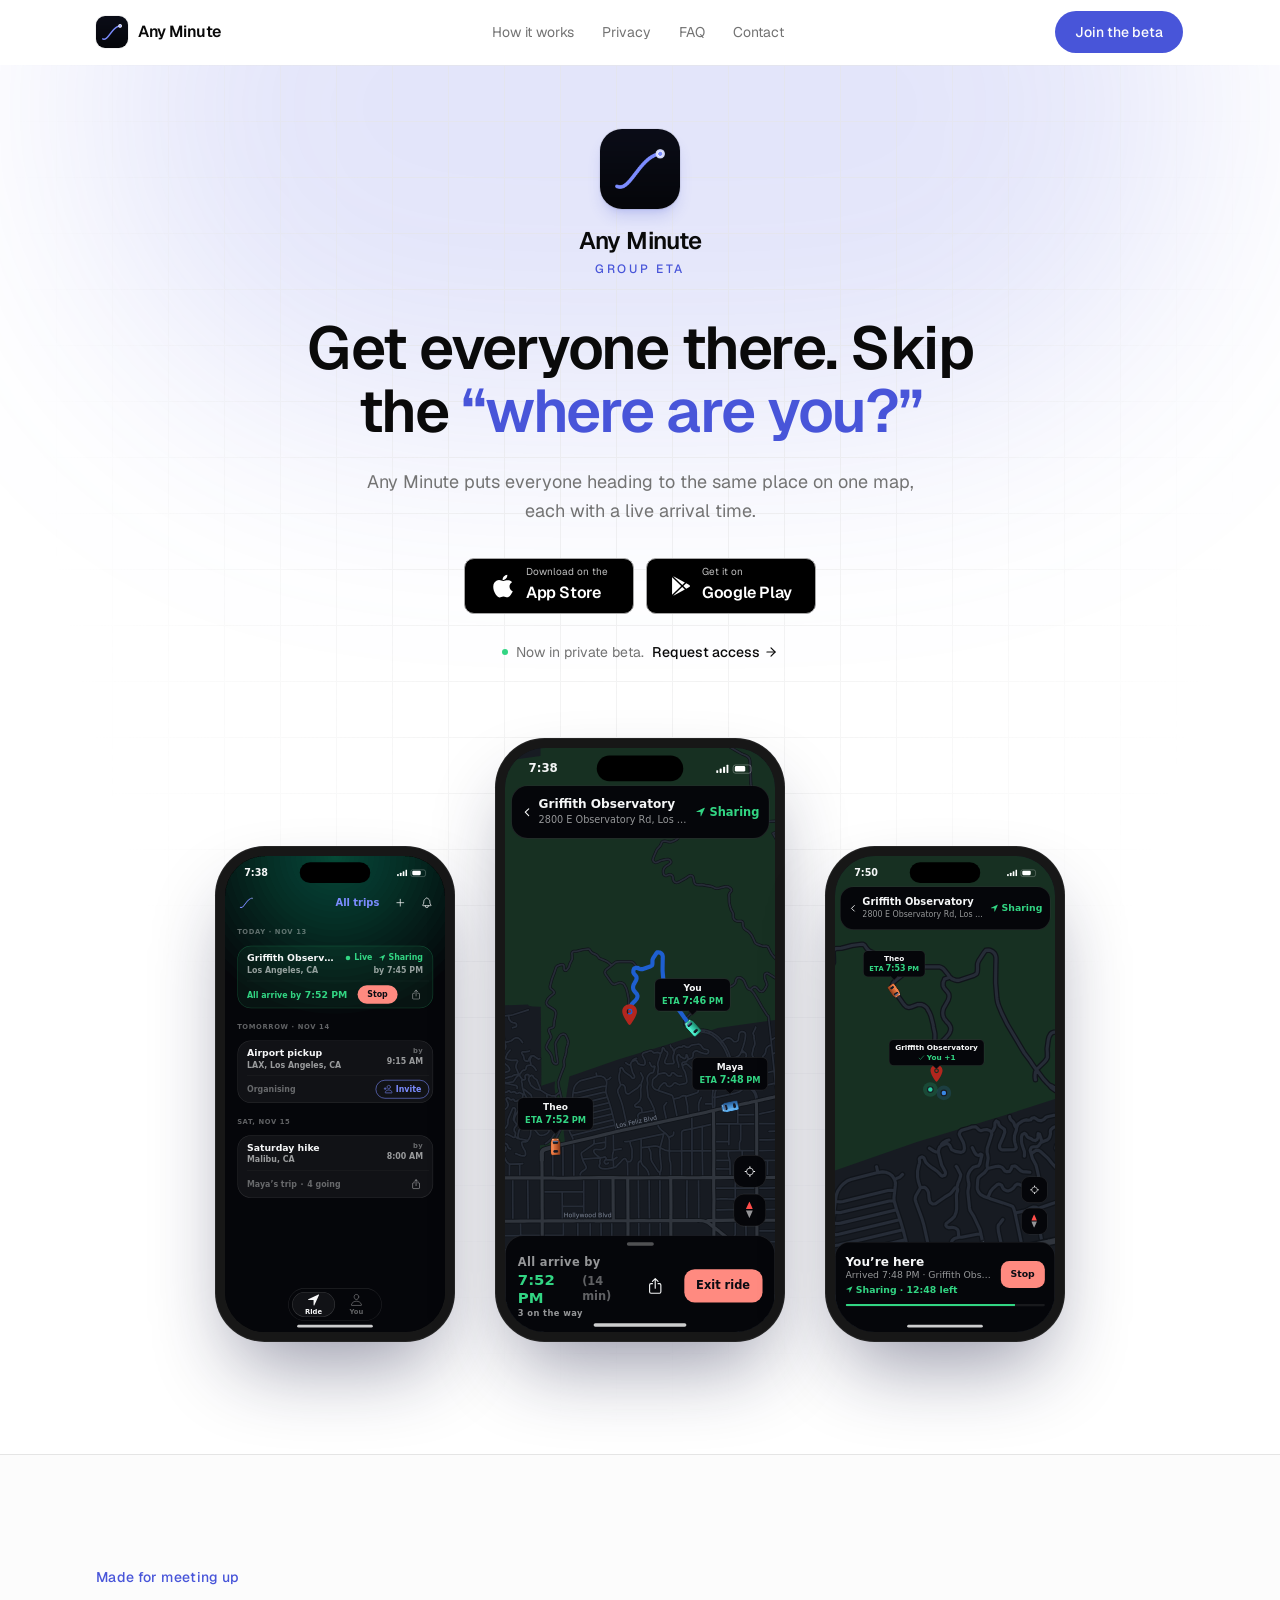
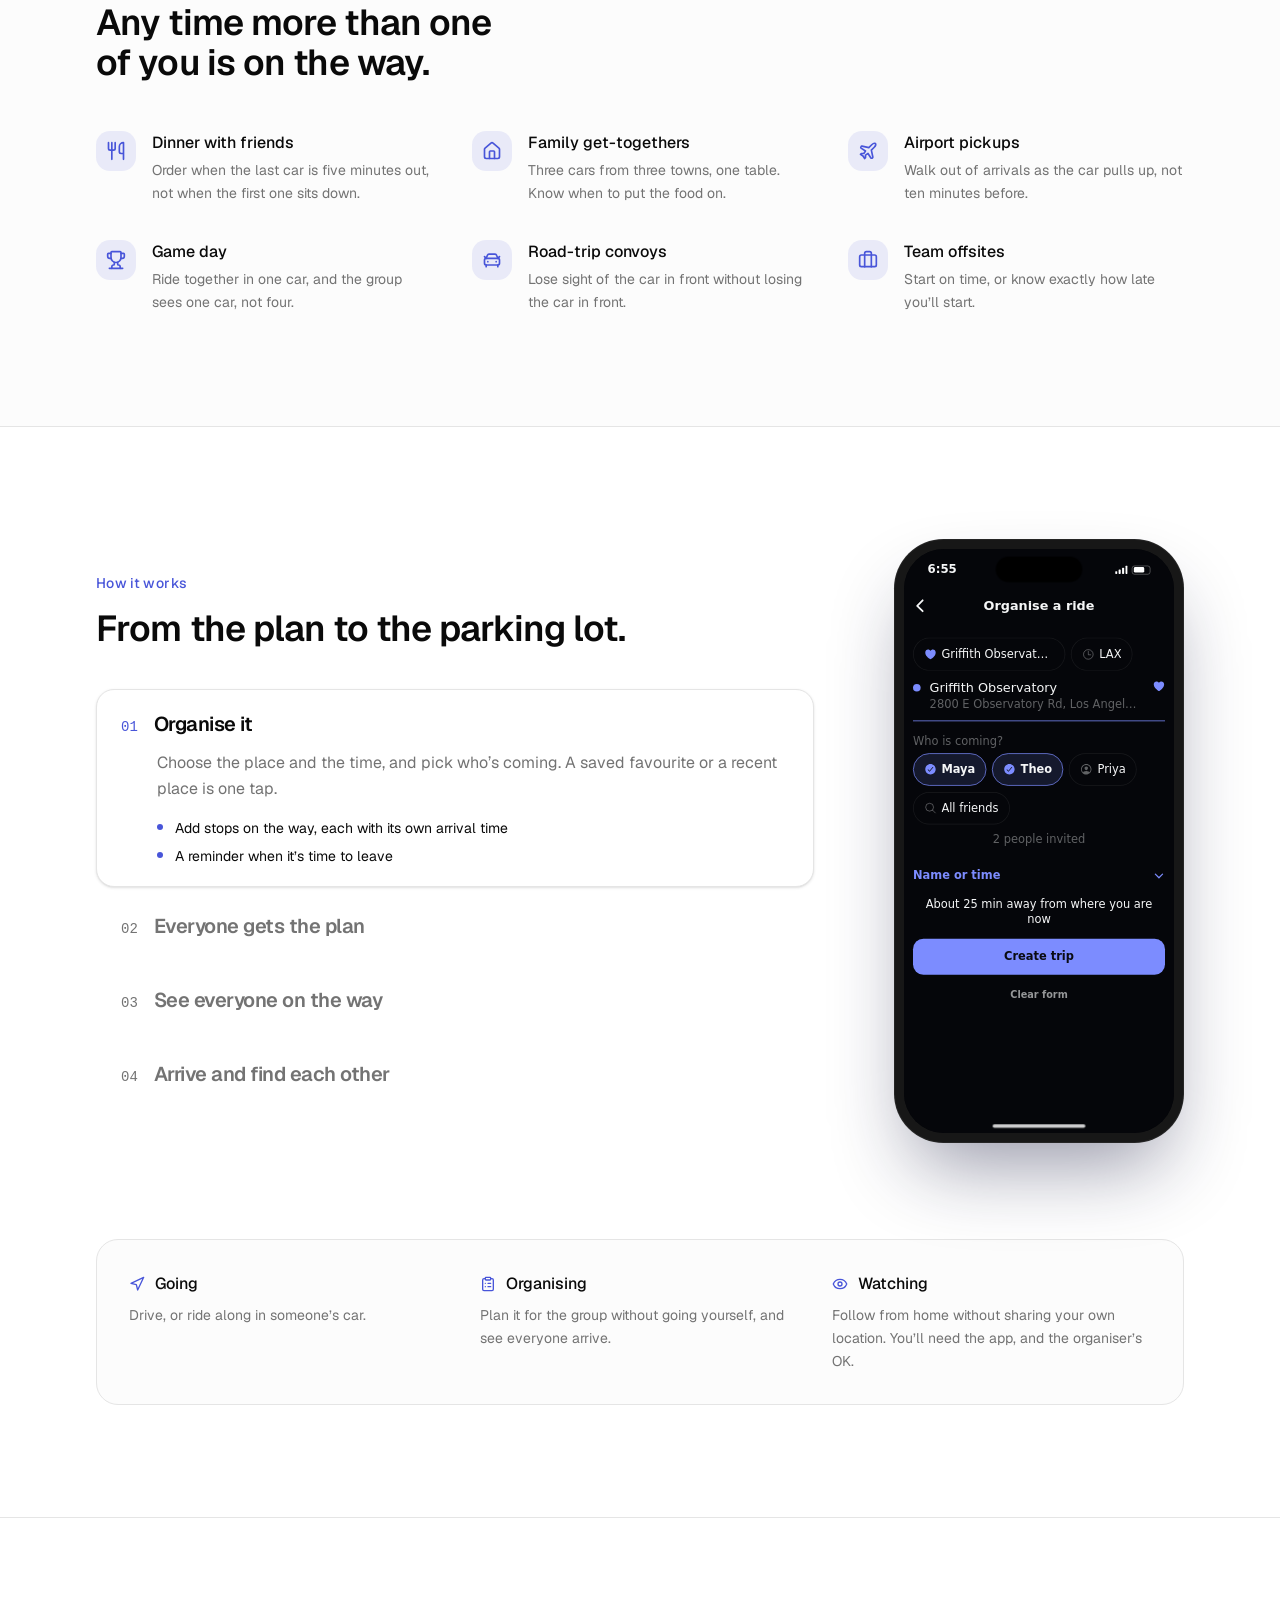
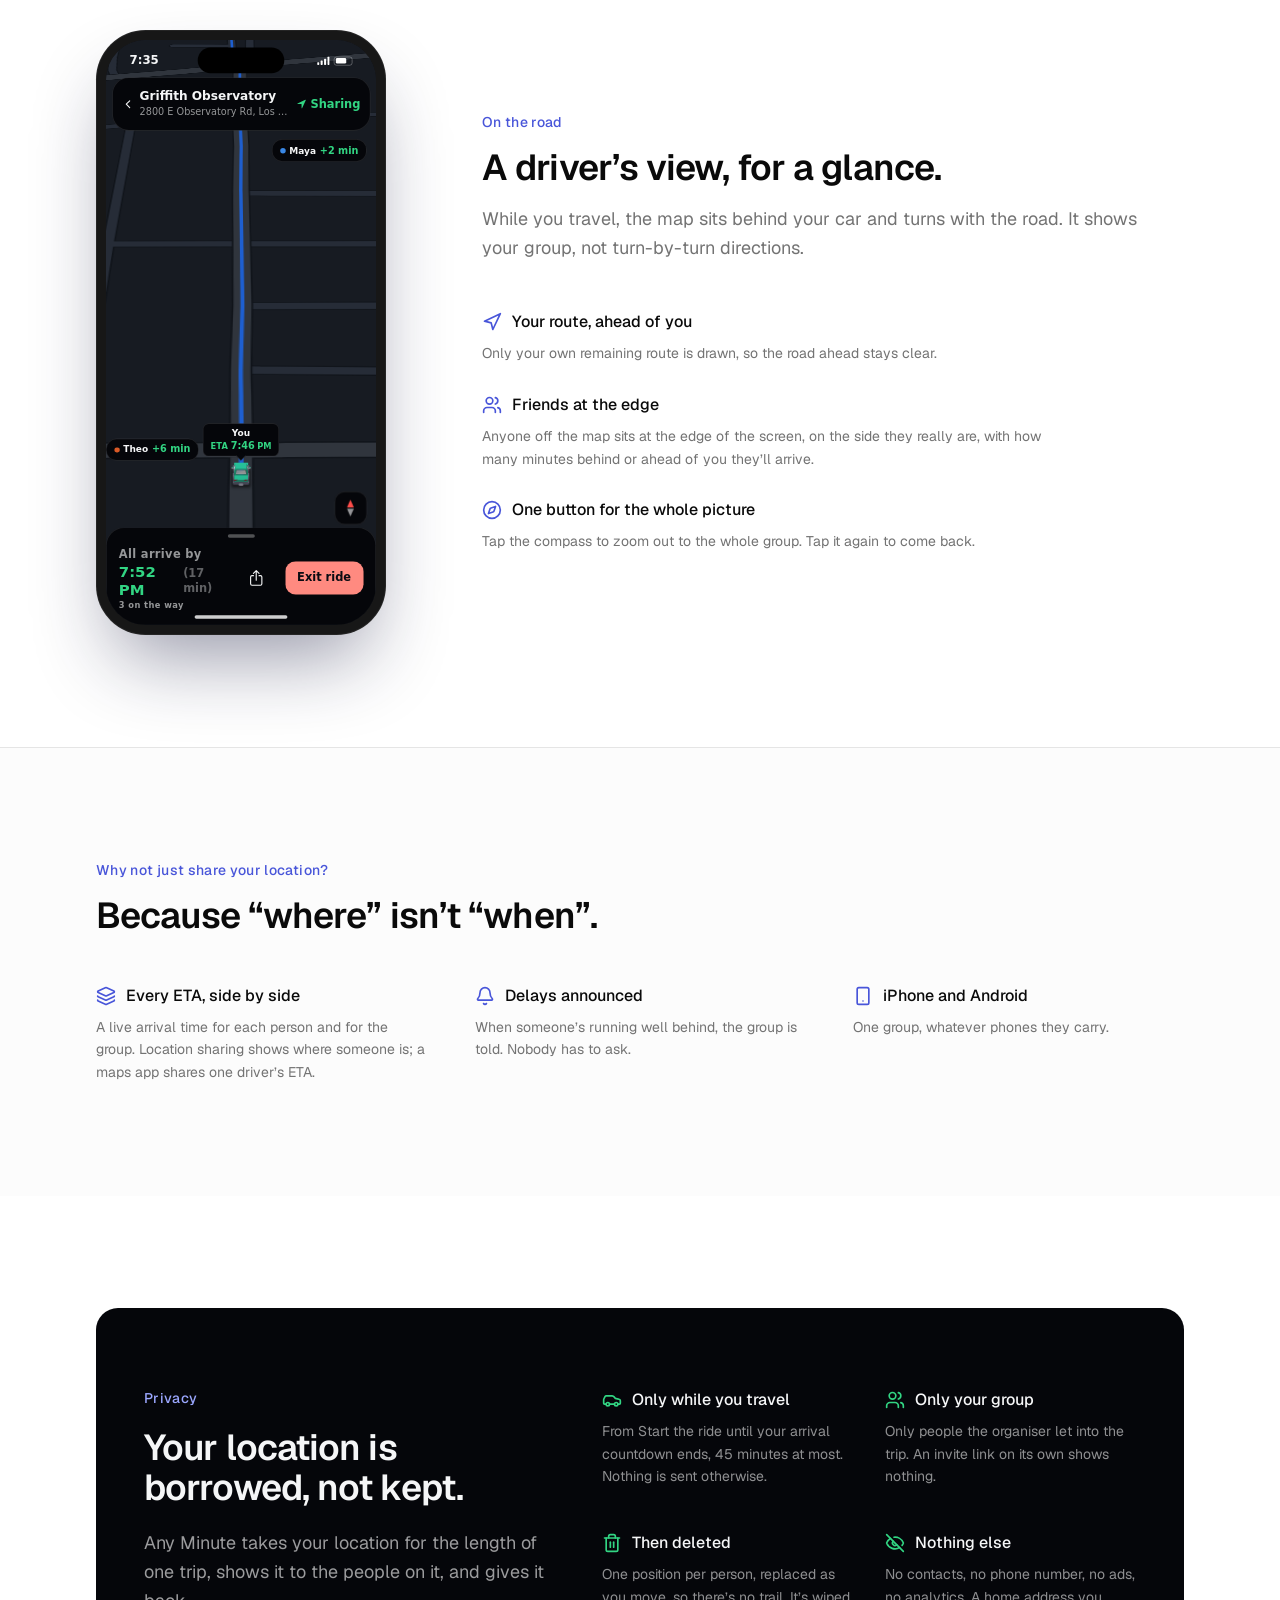
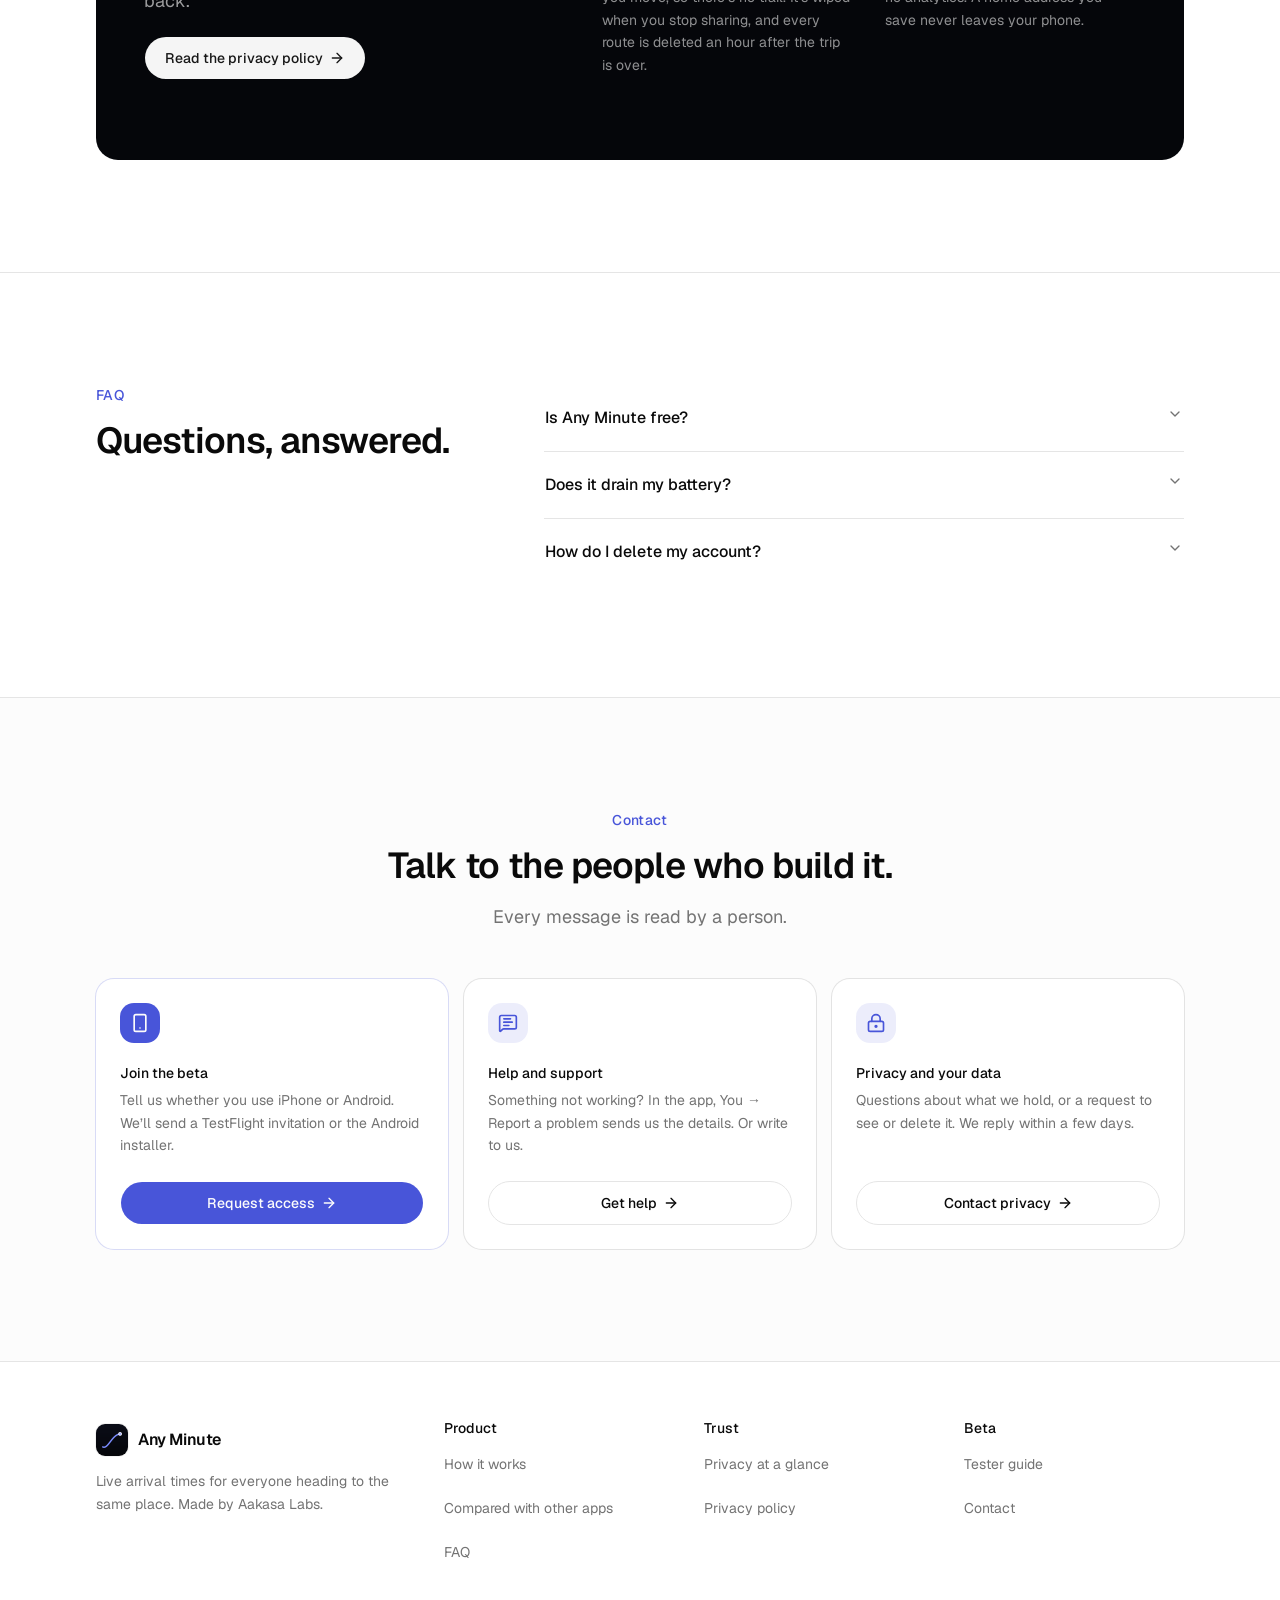
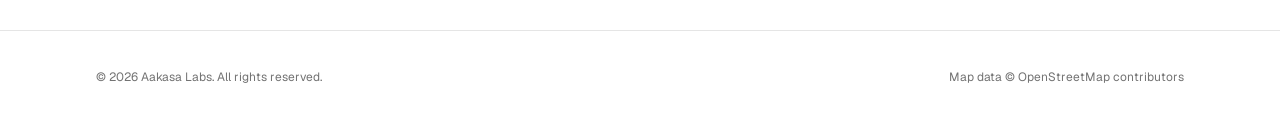
==== index.html @ 70836329 "Any Minute: the site (anyminute 2e8ba12)" ====
<!doctype html>
<html lang="en">
  <head>
    <meta charset="UTF-8" />
    <meta name="viewport" content="width=device-width, initial-scale=1.0" />
    <title>Any Minute: Group ETA, live arrival times for everyone</title>
    <meta name="description" content="Everyone heading to the same place on one map, each with a live arrival time. No more “where are you?” texts. Shared only for the trip, deleted after." />
    <link rel="canonical" href="https://anyminute.app/" />
    <meta property="og:site_name" content="Any Minute" />
    <meta property="og:type" content="website" />
    <meta property="og:title" content="Any Minute: Group ETA, live arrival times for everyone" />
    <meta property="og:description" content="Everyone heading to the same place on one map, each with a live arrival time. No more “where are you?” texts. Shared only for the trip, deleted after." />
    <meta property="og:url" content="https://anyminute.app/" />
    <meta property="og:image" content="https://anyminute.app/img/og/home.jpg" />
    <meta property="og:image:type" content="image/jpeg" />
    <meta property="og:image:width" content="1200" />
    <meta property="og:image:height" content="630" />
    <meta property="og:image:alt" content="Any Minute: everyone’s arrival time on one map" />
    <meta name="twitter:card" content="summary_large_image" />
    <meta name="theme-color" content="#05060a" media="(prefers-color-scheme: dark)" />
    <meta name="theme-color" content="#ffffff" media="(prefers-color-scheme: light)" />
    <link rel="icon" type="image/png" href="/favicon.png" />
    <link rel="apple-touch-icon" href="/img/icon.png" />
    <script type="application/ld+json">{"@context":"https://schema.org","@type":"MobileApplication","name":"Any Minute","alternateName":"Any Minute: Group ETA","description":"Everyone heading to the same place on one map, each with a live arrival time. No more “where are you?” texts. Shared only for the trip, deleted after.","url":"https://anyminute.app/","image":"https://anyminute.app/img/icon.png","applicationCategory":"TravelApplication","operatingSystem":"iOS, Android","offers":{"@type":"Offer","price":"0","priceCurrency":"USD"},"publisher":{"@type":"Organization","name":"Aakasa Labs","url":"https://anyminute.app/"}}</script>
    <script>
      (function () {
        var m = window.matchMedia('(prefers-color-scheme: dark)');
        var set = function () { document.documentElement.classList.toggle('dark', m.matches); };
        set(); m.addEventListener('change', set);
      })();
    </script>
    <script type="module" crossorigin src="/assets/entry-client-D9rXXCZN.js"></script>
    <link rel="stylesheet" crossorigin href="/assets/entry-client-DHRu9MT8.css">
  </head>
  <body data-page="home">
    <div id="root"><link rel="preload" as="image" href="/img/icon.png"/><link rel="preload" as="image" href="/img/splash-icon.png"/><link rel="preload" as="image" href="/img/griffith-map.svg"/><link rel="preload" as="image" href="/img/car-2.png"/><link rel="preload" as="image" href="/img/car-0.png"/><link rel="preload" as="image" href="/img/car-1.png"/><link rel="preload" as="image" href="/img/griffith-drive.svg"/><link rel="preload" as="image" href="/img/car3d-over.png"/><div class="flex min-h-svh flex-col"><header class="sticky top-0 z-50 transition-colors duration-300 border-b border-transparent"><div class="mx-auto w-full max-w-6xl px-5 sm:px-6 lg:px-8 flex h-16 items-center justify-between"><a href="/" class="flex min-h-11 items-center gap-2.5 font-semibold tracking-tight"><img src="/img/icon.png" alt="" class="size-8 rounded-[9px] ring-1 ring-black/5 dark:ring-white/10"/><span>Any Minute</span></a><nav class="hidden items-center gap-1 md:flex"><a href="/#how" class="group flex h-11 items-center text-sm transition-colors hover:text-foreground text-muted-foreground"><span class="rounded-full px-3 py-1.5">How it works</span></a><a href="/#privacy" class="group flex h-11 items-center text-sm transition-colors hover:text-foreground text-muted-foreground"><span class="rounded-full px-3 py-1.5">Privacy</span></a><a href="/#faq" class="group flex h-11 items-center text-sm transition-colors hover:text-foreground text-muted-foreground"><span class="rounded-full px-3 py-1.5">FAQ</span></a><a href="/#contact" class="group flex h-11 items-center text-sm transition-colors hover:text-foreground text-muted-foreground"><span class="rounded-full px-3 py-1.5">Contact</span></a></nav><div class="flex items-center gap-2"><a href="/#contact" data-slot="button" data-variant="default" data-size="default" class="group/button shrink-0 items-center justify-center border border-transparent bg-clip-padding text-sm font-medium whitespace-nowrap transition-all outline-none select-none focus-visible:border-ring focus-visible:ring-3 focus-visible:ring-ring/50 active:not-aria-[haspopup]:translate-y-px disabled:pointer-events-none disabled:opacity-50 aria-invalid:border-destructive aria-invalid:ring-3 aria-invalid:ring-destructive/20 dark:aria-invalid:border-destructive/50 dark:aria-invalid:ring-destructive/40 [&amp;_svg]:pointer-events-none [&amp;_svg]:shrink-0 [&amp;_svg:not([class*=&#x27;size-&#x27;])]:size-4 bg-primary text-primary-foreground hover:bg-primary/80 gap-1.5 has-data-[icon=inline-end]:pr-2 has-data-[icon=inline-start]:pl-2 hidden h-11 rounded-full px-5 sm:inline-flex">Join the beta</a><button data-slot="button" data-variant="ghost" data-size="icon" class="group/button inline-flex shrink-0 items-center justify-center rounded-lg border border-transparent bg-clip-padding text-sm font-medium whitespace-nowrap transition-all outline-none select-none focus-visible:border-ring focus-visible:ring-3 focus-visible:ring-ring/50 active:not-aria-[haspopup]:translate-y-px disabled:pointer-events-none disabled:opacity-50 aria-invalid:border-destructive aria-invalid:ring-3 aria-invalid:ring-destructive/20 dark:aria-invalid:border-destructive/50 dark:aria-invalid:ring-destructive/40 [&amp;_svg]:pointer-events-none [&amp;_svg]:shrink-0 hover:bg-muted hover:text-foreground aria-expanded:bg-muted aria-expanded:text-foreground dark:hover:bg-muted/50 -mr-2.5 size-11 md:hidden [&amp;_svg:not([class*=&#x27;size-&#x27;])]:size-5" aria-label="Open menu" aria-expanded="false"><svg xmlns="http://www.w3.org/2000/svg" width="24" height="24" viewBox="0 0 24 24" fill="none" stroke="currentColor" stroke-width="2" stroke-linecap="round" stroke-linejoin="round" class="lucide lucide-menu" aria-hidden="true"><path d="M4 5h16"></path><path d="M4 12h16"></path><path d="M4 19h16"></path></svg></button></div></div></header><main class="flex-1"><section class="relative overflow-hidden"><div class="pointer-events-none absolute inset-0 -z-10"><div class="absolute top-[-20%] left-1/2 h-[640px] w-[1100px] -translate-x-1/2 rounded-full bg-brand/15 blur-[120px]"></div><div class="absolute inset-0 bg-[linear-gradient(to_right,var(--border)_1px,transparent_1px),linear-gradient(to_bottom,var(--border)_1px,transparent_1px)] bg-[size:56px_56px] [mask-image:radial-gradient(ellipse_at_top,black_30%,transparent_70%)] opacity-50"></div></div><div class="mx-auto w-full max-w-6xl px-10 sm:px-6 lg:px-8 flex flex-col items-center pt-10 pb-16 text-center sm:pt-14 sm:pb-20 lg:pt-16 lg:pb-28"><img src="/img/icon.png" alt="" class="size-16 rounded-[18px] shadow-lg ring-1 shadow-brand/20 ring-black/5 sm:size-20 sm:rounded-[22px] dark:ring-white/10"/><p class="mt-4 text-xl font-semibold tracking-tight sm:text-2xl">Any Minute</p><p class="mt-1 text-xs font-medium tracking-[0.22em] text-brand uppercase">Group ETA</p><h1 class="mt-8 max-w-3xl text-[2.5rem] leading-[1.08] font-semibold tracking-tight text-balance sm:mt-10 sm:text-6xl sm:leading-[1.05]">Get everyone there. Skip the <span class="text-brand">“where are you?”</span></h1><p class="mt-5 max-w-xl text-base leading-relaxed text-pretty text-muted-foreground sm:mt-6 sm:text-lg">Any Minute puts everyone heading to the same place on one map, each with a live arrival time.</p><div id="get" class="grid w-full scroll-mt-28 gap-3 max-w-[22rem] grid-cols-2 mt-8 max-[374px]:-mx-5 max-[374px]:w-[calc(100%+2.5rem)]"><a href="/#contact" class="flex h-14 items-center justify-center gap-2 rounded-lg border border-[#a6a6a6] bg-black px-2 text-white transition-opacity hover:opacity-85 sm:gap-2.5"><span aria-hidden="true" class="inline-block shrink-0 [&amp;&gt;svg]:block [&amp;&gt;svg]:h-full [&amp;&gt;svg]:w-full [&amp;&gt;svg]:fill-current" style="width:26px;height:26px;color:currentColor"><svg xmlns="http://www.w3.org/2000/svg" viewBox="0 0 512 512" class="ionicon"><path d="M349.13 136.86c-40.32 0-57.36 19.24-85.44 19.24-28.79 0-50.75-19.1-85.69-19.1-34.2 0-70.67 20.88-93.83 56.45-32.52 50.16-27 144.63 25.67 225.11 18.84 28.81 44 61.12 77 61.47h.6c28.68 0 37.2-18.78 76.67-19h.6c38.88 0 46.68 18.89 75.24 18.89h.6c33-.35 59.51-36.15 78.35-64.85 13.56-20.64 18.6-31 29-54.35-76.19-28.92-88.43-136.93-13.08-178.34-23-28.8-55.32-45.48-85.79-45.48Z"/><path d="M340.25 32c-24 1.63-52 16.91-68.4 36.86-14.88 18.08-27.12 44.9-22.32 70.91h1.92c25.56 0 51.72-15.39 67-35.11 14.72-18.77 25.88-45.37 21.8-72.66"/></svg></span><span class="text-left leading-none"><span class="block text-[0.625rem] whitespace-nowrap opacity-75">Download on the</span><span class="mt-1 block text-base font-semibold tracking-tight whitespace-nowrap">App Store</span></span></a><a href="/#contact" class="flex h-14 items-center justify-center gap-2 rounded-lg border border-[#a6a6a6] bg-black px-2 text-white transition-opacity hover:opacity-85 sm:gap-2.5"><span aria-hidden="true" class="inline-block shrink-0 [&amp;&gt;svg]:block [&amp;&gt;svg]:h-full [&amp;&gt;svg]:w-full [&amp;&gt;svg]:fill-current" style="width:22px;height:22px;color:currentColor"><svg xmlns="http://www.w3.org/2000/svg" viewBox="0 0 512 512" class="ionicon"><path d="M48 59.49v393a4.33 4.33 0 0 0 7.37 3.07L260 256 55.37 56.42A4.33 4.33 0 0 0 48 59.49M345.8 174 89.22 32.64l-.16-.09c-4.42-2.4-8.62 3.58-5 7.06l201.13 192.32ZM84.08 472.39c-3.64 3.48.56 9.46 5 7.06l.16-.09L345.8 338l-60.61-57.95ZM449.38 231l-71.65-39.46L310.36 256l67.37 64.43L449.38 281c19.49-10.77 19.49-39.23 0-50"/></svg></span><span class="text-left leading-none"><span class="block text-[0.625rem] whitespace-nowrap opacity-75">Get it on</span><span class="mt-1 block text-base font-semibold tracking-tight whitespace-nowrap">Google Play</span></span></a></div><p class="mt-4 flex min-h-11 flex-wrap items-center justify-center gap-x-2 text-sm text-muted-foreground"><span class="flex items-center gap-2"><span class="size-1.5 rounded-full bg-arrived"></span>Now in private beta.</span><a href="#contact" class="inline-flex min-h-11 items-center gap-1 font-medium text-foreground underline-offset-4 hover:underline">Request access <svg xmlns="http://www.w3.org/2000/svg" width="24" height="24" viewBox="0 0 24 24" fill="none" stroke="currentColor" stroke-width="2" stroke-linecap="round" stroke-linejoin="round" class="lucide lucide-arrow-right size-3.5" aria-hidden="true"><path d="M5 12h14"></path><path d="m12 5 7 7-7 7"></path></svg></a></p><div class="mt-12 flex items-end justify-center gap-10 sm:mt-16"><div data-phone="true" class="relative w-[calc(var(--pw)*1px)] shrink-0 rounded-[3.1rem] max-[374px]:[--pw:260] bg-neutral-900 p-[10px] shadow-[0_40px_80px_-20px_rgba(20,22,60,0.45),0_0_0_1px_rgba(255,255,255,0.06)_inset] dark:bg-neutral-800 hidden [--pw:240] lg:block"><div class="relative w-full overflow-hidden rounded-[2.5rem]" style="aspect-ratio:390/844;background:#05060a"><div class="absolute inset-0"><div class="absolute top-0 left-0 origin-top-left text-left" style="width:390px;height:844px;transform:scale(calc((var(--pw) - 20) / 390));font-family:-apple-system, BlinkMacSystemFont, &quot;SF Pro Text&quot;, system-ui, sans-serif;-webkit-font-smoothing:antialiased;color:#f5f6f7"><div class="absolute inset-0" style="background:#05060a"><div class="absolute rounded-full" style="width:560px;height:560px;left:-85px;top:-280px;background:rgba(50,213,131,0.0127)"></div><div class="absolute rounded-full" style="width:533.1700754130943px;height:533.1700754130943px;left:-71.58503770654715px;top:-266.58503770654715px;background:rgba(50,213,131,0.0127)"></div><div class="absolute rounded-full" style="width:506.68576640904985px;height:506.68576640904985px;left:-58.342883204524924px;top:-253.34288320452492px;background:rgba(50,213,131,0.0127)"></div><div class="absolute rounded-full" style="width:480.5556596126546px;height:480.5556596126546px;left:-45.277829806327304px;top:-240.2778298063273px;background:rgba(50,213,131,0.0127)"></div><div class="absolute rounded-full" style="width:454.78890487365817px;height:454.78890487365817px;left:-32.394452436829084px;top:-227.39445243682908px;background:rgba(50,213,131,0.0127)"></div><div class="absolute rounded-full" style="width:429.39527707784885px;height:429.39527707784885px;left:-19.697638538924423px;top:-214.69763853892442px;background:rgba(50,213,131,0.0127)"></div><div class="absolute rounded-full" style="width:404.38524770858857px;height:404.38524770858857px;left:-7.192623854294283px;top:-202.19262385429428px;background:rgba(50,213,131,0.0127)"></div><div class="absolute rounded-full" style="width:379.7700682076263px;height:379.7700682076263px;left:5.114965896186845px;top:-189.88503410381315px;background:rgba(50,213,131,0.0127)"></div><div class="absolute rounded-full" style="width:355.5618677321036px;height:355.5618677321036px;left:17.21906613394819px;top:-177.7809338660518px;background:rgba(50,213,131,0.0127)"></div><div class="absolute rounded-full" style="width:331.7737686339877px;height:331.7737686339877px;left:29.113115683006157px;top:-165.88688431699384px;background:rgba(50,213,131,0.0127)"></div><div class="absolute rounded-full" style="width:308.42002397132285px;height:308.42002397132285px;left:40.789988014338576px;top:-154.21001198566142px;background:rgba(50,213,131,0.0127)"></div><div class="absolute rounded-full" style="width:285.5161827049643px;height:285.5161827049643px;left:52.241908647517846px;top:-142.75809135248215px;background:rgba(50,213,131,0.0127)"></div><div class="absolute rounded-full" style="width:263.07929010147234px;height:263.07929010147234px;left:63.46035494926383px;top:-131.53964505073617px;background:rgba(50,213,131,0.0127)"></div><div class="absolute rounded-full" style="width:241.12813350116426px;height:241.12813350116426px;left:74.43593324941787px;top:-120.56406675058213px;background:rgba(50,213,131,0.0127)"></div><div class="absolute rounded-full" style="width:219.6835474110902px;height:219.6835474110902px;left:85.1582262944549px;top:-109.8417737055451px;background:rgba(50,213,131,0.0127)"></div><div class="absolute rounded-full" style="width:198.76879747758406px;height:198.76879747758406px;left:95.61560126120797px;top:-99.38439873879203px;background:rgba(50,213,131,0.0127)"></div><div class="absolute rounded-full" style="width:178.41007133187514px;height:178.41007133187514px;left:105.79496433406243px;top:-89.20503566593757px;background:rgba(50,213,131,0.0127)"></div><div class="absolute rounded-full" style="width:158.63711738809855px;height:158.63711738809855px;left:115.68144130595073px;top:-79.31855869404927px;background:rgba(50,213,131,0.0127)"></div><div class="absolute rounded-full" style="width:139.48409362053815px;height:139.48409362053815px;left:125.25795318973093px;top:-69.74204681026907px;background:rgba(50,213,131,0.0127)"></div><div class="absolute rounded-full" style="width:120.99072314041729px;height:120.99072314041729px;left:134.50463842979136px;top:-60.495361570208644px;background:rgba(50,213,131,0.0127)"></div><div class="absolute rounded-full" style="width:103.20391374979063px;height:103.20391374979063px;left:143.3980431251047px;top:-51.601956874895315px;background:rgba(50,213,131,0.0127)"></div><div class="absolute rounded-full" style="width:86.18010893414413px;height:86.18010893414413px;left:151.90994553292794px;top:-43.090054467072065px;background:rgba(50,213,131,0.0127)"></div><div class="absolute rounded-full" style="width:69.98885243580709px;height:69.98885243580709px;left:160.00557378209646px;top:-34.994426217903545px;background:rgba(50,213,131,0.0127)"></div><div class="absolute rounded-full" style="width:54.71850088210794px;height:54.71850088210794px;left:167.64074955894603px;top:-27.35925044105397px;background:rgba(50,213,131,0.0127)"></div><div class="absolute rounded-full" style="width:40.48607478439679px;height:40.48607478439679px;left:174.7569626078016px;top:-20.243037392198396px;background:rgba(50,213,131,0.0127)"></div><div class="absolute rounded-full" style="width:27.45607032558824px;height:27.45607032558824px;left:181.27196483720587px;top:-13.72803516279412px;background:rgba(50,213,131,0.0127)"></div><div class="absolute rounded-full" style="width:15.882365231048155px;height:15.882365231048155px;left:187.05881738447593px;top:-7.9411826155240774px;background:rgba(50,213,131,0.0127)"></div><div class="absolute rounded-full" style="width:6.230525598634318px;height:6.230525598634318px;left:191.88473720068285px;top:-3.115262799317159px;background:rgba(50,213,131,0.0127)"></div><div class="absolute inset-x-0 flex items-center justify-between" style="top:54px;height:56.5px;padding-left:21.5px;padding-right:8.5px"><img src="/img/splash-icon.png" alt="" style="width:32.5px;height:32.5px"/><div class="flex items-center"><span style="font-size:17.5px;line-height:23px;font-weight:600;letter-spacing:0;color:#7c8cff;padding:0 13px 0 4.5px">All trips</span><span class="flex items-center justify-center" style="width:47.5px;height:47.5px"><span aria-hidden="true" class="inline-block shrink-0 [&amp;&gt;svg]:block [&amp;&gt;svg]:h-full [&amp;&gt;svg]:w-full [&amp;&gt;svg]:fill-current" style="width:21.5px;height:21.5px;color:#f5f6f7"><svg xmlns="http://www.w3.org/2000/svg" viewBox="0 0 512 512" class="ionicon"><path d="M256 112v288M400 256H112" fill="none" stroke="currentColor" stroke-linecap="round" stroke-linejoin="round" stroke-width="32px"/></svg></span></span><span class="relative flex items-center justify-center" style="width:47.5px;height:47.5px"><span aria-hidden="true" class="inline-block shrink-0 [&amp;&gt;svg]:block [&amp;&gt;svg]:h-full [&amp;&gt;svg]:w-full [&amp;&gt;svg]:fill-current" style="width:21.5px;height:21.5px;color:#f5f6f7"><svg xmlns="http://www.w3.org/2000/svg" viewBox="0 0 512 512" class="ionicon"><path d="M427.68 351.43C402 320 383.87 304 383.87 217.35 383.87 138 343.35 109.73 310 96c-4.43-1.82-8.6-6-9.95-10.55C294.2 65.54 277.8 48 256 48s-38.21 17.55-44 37.47c-1.35 4.6-5.52 8.71-9.95 10.53-33.39 13.75-73.87 41.92-73.87 121.35C128.13 304 110 320 84.32 351.43 73.68 364.45 83 384 101.61 384h308.88c18.51 0 27.77-19.61 17.19-32.57M320 384v16a64 64 0 0 1-128 0v-16" fill="none" stroke="currentColor" stroke-linecap="round" stroke-linejoin="round" stroke-width="32px"/></svg></span></span></div></div><div class="absolute inset-x-0" style="top:128px;padding:0 21.5px;display:grid;grid-template-columns:minmax(0, 1fr);gap:8.5px"><div style="font-size:12px;line-height:14px;font-weight:700;letter-spacing:1.1px;color:rgba(245,246,247,0.38);text-transform:uppercase;margin-top:0;margin-bottom:8.5px">Today · Nov 13</div><div style="background:rgba(50,213,131,0.07);border:1px solid rgba(50,213,131,0.28);border-radius:24px;padding:11px 16.5px 0"><div class="flex items-start" style="gap:13px"><div class="min-w-0 flex-1"><div class="truncate" style="font-size:16.5px;line-height:21.5px;font-weight:600;letter-spacing:0;color:#f5f6f7">Griffith Observatory</div><div style="font-size:14px;line-height:19.5px;font-weight:600;letter-spacing:0;color:rgba(245,246,247,0.60)">Los Angeles, CA</div></div><div class="flex flex-col items-end" style="gap:2px"><div class="flex items-center" style="gap:11px"><span class="flex items-center" style="gap:6.5px"><span class="rounded-full" style="width:8.5px;height:8.5px;background:#32d583"></span><span style="font-size:14px;line-height:19.5px;font-weight:700;letter-spacing:0;color:#32d583">Live</span></span><span class="flex items-center" style="gap:4.5px"><span aria-hidden="true" class="inline-block shrink-0 [&amp;&gt;svg]:block [&amp;&gt;svg]:h-full [&amp;&gt;svg]:w-full [&amp;&gt;svg]:fill-current" style="width:13px;height:13px;color:#32d583"><svg xmlns="http://www.w3.org/2000/svg" viewBox="0 0 512 512" class="ionicon"><path d="M272 464a16 16 0 0 1-16-16.42V264.13a8 8 0 0 0-8-8H64.41a16.31 16.31 0 0 1-15.49-10.65 16 16 0 0 1 8.41-19.87l384-176.15a16 16 0 0 1 21.22 21.19l-176 384A16 16 0 0 1 272 464"/></svg></span><span style="font-size:14px;line-height:19.5px;font-weight:700;letter-spacing:0;color:#32d583">Sharing</span></span></div><span style="font-size:14px;line-height:19.5px;font-weight:600;letter-spacing:0;color:rgba(245,246,247,0.60);font-variant-numeric:tabular-nums">by <!-- -->7:45 PM</span></div></div><div class="flex items-center" style="gap:8.5px;margin-top:8.5px;margin-right:-11px;border-top:1px solid rgba(255,255,255,0.06)"><div class="flex min-w-0 flex-1 items-baseline" style="gap:6.5px"><span style="font-size:14px;line-height:19.5px;font-weight:700;letter-spacing:0;color:#32d583">All arrive by</span><span style="font-size:16.5px;line-height:21.5px;font-weight:700;letter-spacing:0;color:#32d583;font-variant-numeric:tabular-nums">7:52 PM</span></div><span class="flex items-center justify-center" style="height:47.5px"><span class="inline-flex items-center" style="height:32.5px;padding:0 17.5px;gap:5.5px;border-radius:30.5px;background:#ff8a80;border:0;font-size:14px;line-height:19.5px;font-weight:700;letter-spacing:0;color:#0a0b12">Stop</span></span><span class="flex items-center justify-center" style="width:47.5px;height:47.5px"><span aria-hidden="true" class="inline-block shrink-0 [&amp;&gt;svg]:block [&amp;&gt;svg]:h-full [&amp;&gt;svg]:w-full [&amp;&gt;svg]:fill-current" style="width:19.5px;height:19.5px;color:rgba(245,246,247,0.60)"><svg xmlns="http://www.w3.org/2000/svg" viewBox="0 0 512 512" class="ionicon"><path d="M336 192h40a40 40 0 0 1 40 40v192a40 40 0 0 1-40 40H136a40 40 0 0 1-40-40V232a40 40 0 0 1 40-40h40M336 128l-80-80-80 80M256 321V48" fill="none" stroke="currentColor" stroke-linecap="round" stroke-linejoin="round" stroke-width="32px"/></svg></span></span></div></div><div style="font-size:12px;line-height:14px;font-weight:700;letter-spacing:1.1px;color:rgba(245,246,247,0.38);text-transform:uppercase;margin-top:17.5px;margin-bottom:8.5px">Tomorrow · Nov 14</div><div style="background:rgba(255,255,255,0.05);border:1px solid rgba(255,255,255,0.11);border-radius:24px;padding:11px 16.5px 0"><div class="flex items-start" style="gap:13px"><div class="min-w-0 flex-1"><div class="truncate" style="font-size:16.5px;line-height:21.5px;font-weight:600;letter-spacing:0;color:#f5f6f7">Airport pickup</div><div style="font-size:14px;line-height:19.5px;font-weight:600;letter-spacing:0;color:rgba(245,246,247,0.60)">LAX, Los Angeles, CA</div></div><div class="flex flex-col items-end" style="gap:2px"><span style="font-size:12px;line-height:14px;font-weight:600;letter-spacing:0.6px;color:rgba(245,246,247,0.38)">by</span><span style="font-size:14px;line-height:19.5px;font-weight:600;letter-spacing:0;color:rgba(245,246,247,0.60);font-variant-numeric:tabular-nums">9:15 AM</span></div></div><div class="flex items-center" style="gap:8.5px;margin-top:8.5px;margin-right:-11px;border-top:1px solid rgba(255,255,255,0.06)"><div class="flex min-w-0 flex-1 items-baseline" style="gap:6.5px"><span style="font-size:14px;line-height:19.5px;font-weight:600;letter-spacing:0;color:rgba(245,246,247,0.38)">Organising</span></div><span class="flex items-center justify-center" style="height:47.5px"><span class="inline-flex items-center" style="height:32.5px;padding:0 13px;gap:5.5px;border-radius:30.5px;background:transparent;border:1px solid #7c8cff;font-size:14px;line-height:19.5px;font-weight:700;letter-spacing:0;color:#7c8cff"><span aria-hidden="true" class="inline-block shrink-0 [&amp;&gt;svg]:block [&amp;&gt;svg]:h-full [&amp;&gt;svg]:w-full [&amp;&gt;svg]:fill-current" style="width:16.5px;height:16.5px;color:#7c8cff"><svg xmlns="http://www.w3.org/2000/svg" viewBox="0 0 512 512" class="ionicon"><path d="M376 144c-3.92 52.87-44 96-88 96s-84.15-43.12-88-96c-4-55 35-96 88-96s92 42 88 96" fill="none" stroke="currentColor" stroke-linecap="round" stroke-linejoin="round" stroke-width="32px"/><path d="M288 304c-87 0-175.3 48-191.64 138.6-2 10.92 4.21 21.4 15.65 21.4H464c11.44 0 17.62-10.48 15.65-21.4C463.3 352 375 304 288 304Z" fill="none" stroke="currentColor" stroke-miterlimit="10" stroke-width="32px"/><path d="M88 176v112M144 232H32" fill="none" stroke="currentColor" stroke-linecap="round" stroke-linejoin="round" stroke-width="32px"/></svg></span>Invite</span></span></div></div><div style="font-size:12px;line-height:14px;font-weight:700;letter-spacing:1.1px;color:rgba(245,246,247,0.38);text-transform:uppercase;margin-top:17.5px;margin-bottom:8.5px">Sat, Nov 15</div><div style="background:rgba(255,255,255,0.05);border:1px solid rgba(255,255,255,0.11);border-radius:24px;padding:11px 16.5px 0"><div class="flex items-start" style="gap:13px"><div class="min-w-0 flex-1"><div class="truncate" style="font-size:16.5px;line-height:21.5px;font-weight:600;letter-spacing:0;color:#f5f6f7">Saturday hike</div><div style="font-size:14px;line-height:19.5px;font-weight:600;letter-spacing:0;color:rgba(245,246,247,0.60)">Malibu, CA</div></div><div class="flex flex-col items-end" style="gap:2px"><span style="font-size:12px;line-height:14px;font-weight:600;letter-spacing:0.6px;color:rgba(245,246,247,0.38)">by</span><span style="font-size:14px;line-height:19.5px;font-weight:600;letter-spacing:0;color:rgba(245,246,247,0.60);font-variant-numeric:tabular-nums">8:00 AM</span></div></div><div class="flex items-center" style="gap:8.5px;margin-top:8.5px;margin-right:-11px;border-top:1px solid rgba(255,255,255,0.06)"><div class="flex min-w-0 flex-1 items-baseline" style="gap:6.5px"><span style="font-size:14px;line-height:19.5px;font-weight:600;letter-spacing:0;color:rgba(245,246,247,0.38)">Maya’s trip</span><span style="font-size:14px;line-height:19.5px;font-weight:600;letter-spacing:0;color:rgba(245,246,247,0.38)">·</span><span style="font-size:14px;line-height:19.5px;font-weight:600;letter-spacing:0;color:rgba(245,246,247,0.38)">4 going</span></div><span class="flex items-center justify-center" style="width:47.5px;height:47.5px"><span aria-hidden="true" class="inline-block shrink-0 [&amp;&gt;svg]:block [&amp;&gt;svg]:h-full [&amp;&gt;svg]:w-full [&amp;&gt;svg]:fill-current" style="width:19.5px;height:19.5px;color:rgba(245,246,247,0.60)"><svg xmlns="http://www.w3.org/2000/svg" viewBox="0 0 512 512" class="ionicon"><path d="M336 192h40a40 40 0 0 1 40 40v192a40 40 0 0 1-40 40H136a40 40 0 0 1-40-40V232a40 40 0 0 1 40-40h40M336 128l-80-80-80 80M256 321V48" fill="none" stroke="currentColor" stroke-linecap="round" stroke-linejoin="round" stroke-width="32px"/></svg></span></span></div></div></div><div class="absolute inset-x-0 flex justify-center" style="bottom:20px"><div class="relative flex" style="padding:6px;border-radius:999px;background:#05060a;border:1px solid rgba(255,255,255,0.11)"><div class="absolute" style="left:6px;top:6px;width:76px;height:44px;border-radius:22px;background:rgba(255,255,255,0.05);border:1px solid rgba(255,255,255,0.17)"></div><div class="relative flex flex-col items-center justify-center" style="width:76px;height:44px"><span aria-hidden="true" class="inline-block shrink-0 [&amp;&gt;svg]:block [&amp;&gt;svg]:h-full [&amp;&gt;svg]:w-full [&amp;&gt;svg]:fill-current" style="width:24px;height:24px;color:#f5f6f7"><svg xmlns="http://www.w3.org/2000/svg" viewBox="0 0 512 512" class="ionicon"><path d="M272 464a16 16 0 0 1-16-16.42V264.13a8 8 0 0 0-8-8H64.41a16.31 16.31 0 0 1-15.49-10.65 16 16 0 0 1 8.41-19.87l384-176.15a16 16 0 0 1 21.22 21.19l-176 384A16 16 0 0 1 272 464"/></svg></span><span style="font-size:12px;line-height:16px;font-weight:700;margin-top:1px;color:#f5f6f7">Ride</span></div><div class="relative flex flex-col items-center justify-center" style="width:76px;height:44px"><span aria-hidden="true" class="inline-block shrink-0 [&amp;&gt;svg]:block [&amp;&gt;svg]:h-full [&amp;&gt;svg]:w-full [&amp;&gt;svg]:fill-current" style="width:24px;height:24px;color:rgba(245,246,247,0.38)"><svg xmlns="http://www.w3.org/2000/svg" viewBox="0 0 512 512" class="ionicon"><path d="M344 144c-3.92 52.87-44 96-88 96s-84.15-43.12-88-96c-4-55 35-96 88-96s92 42 88 96" fill="none" stroke="currentColor" stroke-linecap="round" stroke-linejoin="round" stroke-width="32px"/><path d="M256 304c-87 0-175.3 48-191.64 138.6C62.39 453.52 68.57 464 80 464h352c11.44 0 17.62-10.48 15.65-21.4C431.3 352 343 304 256 304Z" fill="none" stroke="currentColor" stroke-miterlimit="10" stroke-width="32px"/></svg></span><span style="font-size:12px;line-height:16px;font-weight:700;margin-top:1px;color:rgba(245,246,247,0.38)">You</span></div></div></div><div class="absolute inset-x-0 top-0 flex h-[54px] items-center justify-between px-[34px] pt-[6px] text-[17px] font-semibold"><span style="font-variant-numeric:tabular-nums">7:38</span><span class="flex items-center gap-[6px]"><svg width="18" height="12" viewBox="0 0 18 12" fill="white"><rect x="0" y="8" width="3" height="4" rx="1"></rect><rect x="5" y="5.5" width="3" height="6.5" rx="1"></rect><rect x="10" y="3" width="3" height="9" rx="1"></rect><rect x="15" y="0" width="3" height="12" rx="1"></rect></svg><span class="relative h-[13px] w-[27px] rounded-[4px] border border-white/40 p-[1.5px]"><span class="block h-full w-[72%] rounded-[2px] bg-white"></span></span></span></div></div><div class="absolute top-[11px] left-1/2 h-[37px] w-[125px] -translate-x-1/2 rounded-full bg-black"></div><div class="absolute bottom-[8px] left-1/2 h-[5px] w-[134px] -translate-x-1/2 rounded-full bg-white/80"></div></div></div></div></div><div data-phone="true" class="relative w-[calc(var(--pw)*1px)] shrink-0 rounded-[3.1rem] [--pw:290] max-[374px]:[--pw:260] bg-neutral-900 p-[10px] shadow-[0_40px_80px_-20px_rgba(20,22,60,0.45),0_0_0_1px_rgba(255,255,255,0.06)_inset] dark:bg-neutral-800"><div class="relative w-full overflow-hidden rounded-[2.5rem]" style="aspect-ratio:390/844;background:#05060a"><div class="absolute inset-0"><div class="absolute top-0 left-0 origin-top-left text-left" style="width:390px;height:844px;transform:scale(calc((var(--pw) - 20) / 390));font-family:-apple-system, BlinkMacSystemFont, &quot;SF Pro Text&quot;, system-ui, sans-serif;-webkit-font-smoothing:antialiased;color:#f5f6f7"><img src="/img/griffith-map.svg" alt="" class="absolute inset-0 h-full w-full max-w-none" style="background:#171b22;transform:scale(1);transform-origin:180px 402px"/><svg viewBox="0 0 390 844" class="absolute inset-0 h-full w-full" aria-hidden="true"><path d="M270.8 403.8L268.9 402L266.2 399.1L260.5 391.5L258.5 388.8L257.2 386.9L255.4 384.2L250.7 377.9L237.1 355.1L232.6 346L230.1 339.9L229.3 337.5L228.9 335.4L228.6 333.6L227.6 321.7L227.6 318.7L227.8 306.9L227.9 303.9L227.9 301.3L227.7 300L227.2 298.6L226.5 297.5L225.2 296.3L223.2 295.3L221.7 295.1L219.6 295.3L218.3 297L214 303.6L213.1 305.9L213 307.4L213 310.6L212.8 312.9L212.2 314.2L209.8 315.6L199.3 319.1L198.1 319.5L196.6 319.5L194.9 319.2L192.4 318.2L191.4 317.4L189.5 317.4L186.5 318.4L185.5 320.9L185.3 323.9L186.2 325.8L188.7 328.7L189.9 330.6L190.1 332.8L189.4 335.4L187.1 339.6L186 341.4L185.4 343L185 345L185 346.4L185.2 347.9L185.7 349.6L187.5 351.9L188.2 352.9L189.9 354.6L190.7 355.8L191.4 358.1L191.3 359.5L190.6 361.6L189.8 362.9L186.9 366.3L184.7 368.4L183.2 370.1L182.2 371.8L181.5 373.7L181.3 377.7L181.4 379.3L181.9 382L181.9 383.4L181.6 384.6L180.4 385.5L179.9 385.5" fill="none" stroke="#1e5fd0" stroke-width="6" stroke-linecap="round" stroke-linejoin="round"></path></svg><div class="absolute" style="left:163px;top:368px"><span aria-hidden="true" class="inline-block shrink-0 [&amp;&gt;svg]:block [&amp;&gt;svg]:h-full [&amp;&gt;svg]:w-full [&amp;&gt;svg]:fill-current" style="width:34px;height:34px;color:#b3261e"><svg xmlns="http://www.w3.org/2000/svg" viewBox="0 0 512 512" class="ionicon"><circle cx="256" cy="192" r="32"/><path d="M256 32c-88.22 0-160 68.65-160 153 0 40.17 18.31 93.59 54.42 158.78 29 52.34 62.55 99.67 80 123.22a31.75 31.75 0 0 0 51.22 0c17.42-23.55 51-70.88 80-123.22C397.69 278.61 416 225.19 416 185c0-84.35-71.78-153-160-153m0 224a64 64 0 1 1 64-64 64.07 64.07 0 0 1-64 64"/></svg></span></div><img src="/img/car-2.png" alt="" class="absolute" style="left:256px;top:389px;width:30px;height:30px;rotate:318deg"/><div class="absolute" style="left:271px;top:404px;transform:translate(-50%, calc(-100% - 24px))"><div class="relative flex flex-col items-center" style="background:#05060a;border:1px solid rgba(255,255,255,0.11);border-radius:8.5px;padding:5.5px 10px"><div style="font-size:13px;line-height:16.5px;font-weight:700;letter-spacing:0;color:#f5f6f7;white-space:nowrap">You</div><div class="flex items-baseline" style="gap:3.5px;margin-top:1px"><span style="font-size:12px;line-height:15px;font-weight:700;color:#32d583;letter-spacing:0.3px">ETA</span><span style="font-size:14px;line-height:16.5px;font-weight:700;color:#32d583;font-variant-numeric:tabular-nums">7:46</span><span style="font-size:12px;line-height:15px;font-weight:700;color:#32d583">PM</span></div><div class="absolute left-1/2 size-[10px] -translate-x-1/2 rotate-45" style="bottom:-5px;background:#05060a;border-right:1px solid rgba(255,255,255,0.11);border-bottom:1px solid rgba(255,255,255,0.11)"></div></div></div><img src="/img/car-0.png" alt="" class="absolute" style="left:310px;top:503px;width:30px;height:30px;rotate:258deg"/><div class="absolute" style="left:325px;top:518px;transform:translate(-50%, calc(-100% - 24px))"><div class="relative flex flex-col items-center" style="background:#05060a;border:1px solid rgba(255,255,255,0.11);border-radius:8.5px;padding:5.5px 10px"><div style="font-size:13px;line-height:16.5px;font-weight:700;letter-spacing:0;color:#f5f6f7;white-space:nowrap">Maya</div><div class="flex items-baseline" style="gap:3.5px;margin-top:1px"><span style="font-size:12px;line-height:15px;font-weight:700;color:#32d583;letter-spacing:0.3px">ETA</span><span style="font-size:14px;line-height:16.5px;font-weight:700;color:#32d583;font-variant-numeric:tabular-nums">7:48</span><span style="font-size:12px;line-height:15px;font-weight:700;color:#32d583">PM</span></div><div class="absolute left-1/2 size-[10px] -translate-x-1/2 rotate-45" style="bottom:-5px;background:#05060a;border-right:1px solid rgba(255,255,255,0.11);border-bottom:1px solid rgba(255,255,255,0.11)"></div></div></div><img src="/img/car-1.png" alt="" class="absolute" style="left:58px;top:561px;width:30px;height:30px;rotate:358deg"/><div class="absolute" style="left:73px;top:576px;transform:translate(-50%, calc(-100% - 24px))"><div class="relative flex flex-col items-center" style="background:#05060a;border:1px solid rgba(255,255,255,0.11);border-radius:8.5px;padding:5.5px 10px"><div style="font-size:13px;line-height:16.5px;font-weight:700;letter-spacing:0;color:#f5f6f7;white-space:nowrap">Theo</div><div class="flex items-baseline" style="gap:3.5px;margin-top:1px"><span style="font-size:12px;line-height:15px;font-weight:700;color:#32d583;letter-spacing:0.3px">ETA</span><span style="font-size:14px;line-height:16.5px;font-weight:700;color:#32d583;font-variant-numeric:tabular-nums">7:52</span><span style="font-size:12px;line-height:15px;font-weight:700;color:#32d583">PM</span></div><div class="absolute left-1/2 size-[10px] -translate-x-1/2 rotate-45" style="bottom:-5px;background:#05060a;border-right:1px solid rgba(255,255,255,0.11);border-bottom:1px solid rgba(255,255,255,0.11)"></div></div></div><div class="absolute inset-x-0" style="top:54px;padding:0 8.5px"><div class="flex items-center" style="background:#05060a;border:1px solid rgba(255,255,255,0.11);border-radius:24px;padding:15px 13px;gap:8.5px"><span aria-hidden="true" class="inline-block shrink-0 [&amp;&gt;svg]:block [&amp;&gt;svg]:h-full [&amp;&gt;svg]:w-full [&amp;&gt;svg]:fill-current" style="width:17.5px;height:17.5px;color:#f5f6f7"><svg xmlns="http://www.w3.org/2000/svg" viewBox="0 0 512 512" class="ionicon"><path d="M328 112 184 256l144 144" fill="none" stroke="currentColor" stroke-linecap="round" stroke-linejoin="round" stroke-width="48px"/></svg></span><div class="min-w-0 flex-1" style="display:grid;gap:2px"><div class="truncate" style="font-size:17.5px;line-height:23px;font-weight:700;letter-spacing:0;color:#f5f6f7">Griffith Observatory</div><div class="truncate" style="font-size:14px;line-height:19.5px;font-weight:400;letter-spacing:0;color:rgba(245,246,247,0.60)">2800 E Observatory Rd, Los Angeles, CA 90027</div></div><div class="flex items-center" style="gap:5.5px"><span aria-hidden="true" class="inline-block shrink-0 [&amp;&gt;svg]:block [&amp;&gt;svg]:h-full [&amp;&gt;svg]:w-full [&amp;&gt;svg]:fill-current" style="width:15px;height:15px;color:#32d583"><svg xmlns="http://www.w3.org/2000/svg" viewBox="0 0 512 512" class="ionicon"><path d="M272 464a16 16 0 0 1-16-16.42V264.13a8 8 0 0 0-8-8H64.41a16.31 16.31 0 0 1-15.49-10.65 16 16 0 0 1 8.41-19.87l384-176.15a16 16 0 0 1 21.22 21.19l-176 384A16 16 0 0 1 272 464"/></svg></span><span style="font-size:16.5px;line-height:21.5px;font-weight:600;letter-spacing:0;color:#32d583">Sharing</span></div></div></div><div class="absolute flex flex-col" style="right:13px;bottom:153px;gap:8.5px"><div class="flex items-center justify-center" style="width:47.5px;height:47.5px;border-radius:15px;background:#05060a;border:1px solid rgba(255,255,255,0.11)"><span aria-hidden="true" class="inline-block shrink-0 [&amp;&gt;svg]:block [&amp;&gt;svg]:h-full [&amp;&gt;svg]:w-full [&amp;&gt;svg]:fill-current" style="width:17.5px;height:17.5px;color:#f5f6f7"><svg xmlns="http://www.w3.org/2000/svg" viewBox="0 0 512 512" class="ionicon"><path d="M256 96V56M256 456v-40" fill="none" stroke="currentColor" stroke-linecap="round" stroke-linejoin="round" stroke-width="48px"/><path d="M256 112a144 144 0 1 0 144 144 144 144 0 0 0-144-144Z" fill="none" stroke="currentColor" stroke-miterlimit="10" stroke-width="32px"/><path d="M416 256h40M56 256h40" fill="none" stroke="currentColor" stroke-linecap="round" stroke-linejoin="round" stroke-width="48px"/></svg></span></div><div class="flex items-center justify-center" style="width:47.5px;height:47.5px;border-radius:15px;background:#05060a;border:1px solid rgba(255,255,255,0.11)"><svg width="10" height="24" viewBox="0 0 10 24" aria-hidden="true" style="rotate:0deg"><path d="M5 0 L10 11 L0 11Z" fill="#ff4d4a"></path><path d="M0 13 L10 13 L5 24Z" fill="rgba(245,246,247,0.60)"></path></svg></div></div><div class="absolute inset-x-0 top-0 flex h-[54px] items-center justify-between px-[34px] pt-[6px] text-[17px] font-semibold"><span style="font-variant-numeric:tabular-nums">7:38</span><span class="flex items-center gap-[6px]"><svg width="18" height="12" viewBox="0 0 18 12" fill="white"><rect x="0" y="8" width="3" height="4" rx="1"></rect><rect x="5" y="5.5" width="3" height="6.5" rx="1"></rect><rect x="10" y="3" width="3" height="9" rx="1"></rect><rect x="15" y="0" width="3" height="12" rx="1"></rect></svg><span class="relative h-[13px] w-[27px] rounded-[4px] border border-white/40 p-[1.5px]"><span class="block h-full w-[72%] rounded-[2px] bg-white"></span></span></span></div><div class="absolute inset-x-0 bottom-0" style="height:140px;background:#05060a;border-top-left-radius:26px;border-top-right-radius:26px;border:1px solid rgba(255,255,255,0.11);border-bottom:0"><div class="mx-auto rounded-full" style="width:39px;height:5px;background:rgba(255,255,255,0.30);margin-top:8.5px;margin-bottom:11px"></div><div class="flex items-center" style="gap:13px;padding:0 17.5px"><div class="min-w-0 flex-1" style="display:grid;gap:2px"><div style="margin-top:2px;display:grid;gap:1px"><div style="font-size:16.5px;line-height:21.5px;font-weight:700;letter-spacing:0.5px;color:rgba(245,246,247,0.60)">All arrive by</div><div class="flex items-baseline" style="gap:6.5px"><span style="font-size:21.5px;line-height:27px;font-weight:700;letter-spacing:0;color:#32d583;font-variant-numeric:tabular-nums">7:52 PM</span><span style="font-size:16.5px;line-height:21.5px;font-weight:600;letter-spacing:0;color:rgba(245,246,247,0.38)">(<!-- -->14<!-- --> min)</span></div></div><div style="font-size:12px;line-height:14px;font-weight:600;letter-spacing:0.6px;color:rgba(245,246,247,0.60);white-space:pre">3 on the way</div></div><div class="flex items-center" style="width:47.5px;height:47.5px;justify-content:center;margin-right:4.5px"><span aria-hidden="true" class="inline-block shrink-0 [&amp;&gt;svg]:block [&amp;&gt;svg]:h-full [&amp;&gt;svg]:w-full [&amp;&gt;svg]:fill-current" style="width:26px;height:26px;color:#f5f6f7"><svg xmlns="http://www.w3.org/2000/svg" viewBox="0 0 512 512" class="ionicon"><path d="M336 192h40a40 40 0 0 1 40 40v192a40 40 0 0 1-40 40H136a40 40 0 0 1-40-40V232a40 40 0 0 1 40-40h40M336 128l-80-80-80 80M256 321V48" fill="none" stroke="currentColor" stroke-linecap="round" stroke-linejoin="round" stroke-width="32px"/></svg></span></div><span class="inline-flex items-center justify-center" style="min-height:47.5px;padding:0 17.5px;border-radius:15px;background:#ff8a80;font-size:16.5px;line-height:21.5px;font-weight:700;letter-spacing:0;color:#0a0b12">Exit ride</span></div></div><div class="absolute top-[11px] left-1/2 h-[37px] w-[125px] -translate-x-1/2 rounded-full bg-black"></div><div class="absolute bottom-[8px] left-1/2 h-[5px] w-[134px] -translate-x-1/2 rounded-full bg-white/80"></div></div></div></div></div><div data-phone="true" class="relative w-[calc(var(--pw)*1px)] shrink-0 rounded-[3.1rem] max-[374px]:[--pw:260] bg-neutral-900 p-[10px] shadow-[0_40px_80px_-20px_rgba(20,22,60,0.45),0_0_0_1px_rgba(255,255,255,0.06)_inset] dark:bg-neutral-800 hidden [--pw:240] lg:block"><div class="relative w-full overflow-hidden rounded-[2.5rem]" style="aspect-ratio:390/844;background:#05060a"><div class="absolute inset-0"><div class="absolute top-0 left-0 origin-top-left text-left" style="width:390px;height:844px;transform:scale(calc((var(--pw) - 20) / 390));font-family:-apple-system, BlinkMacSystemFont, &quot;SF Pro Text&quot;, system-ui, sans-serif;-webkit-font-smoothing:antialiased;color:#f5f6f7"><img src="/img/griffith-map.svg" alt="" class="absolute inset-0 h-full w-full max-w-none" style="background:#171b22;transform:scale(2.2);transform-origin:180px 402px"/><div class="absolute" style="left:163px;top:368px"><span aria-hidden="true" class="inline-block shrink-0 [&amp;&gt;svg]:block [&amp;&gt;svg]:h-full [&amp;&gt;svg]:w-full [&amp;&gt;svg]:fill-current" style="width:34px;height:34px;color:#b3261e"><svg xmlns="http://www.w3.org/2000/svg" viewBox="0 0 512 512" class="ionicon"><circle cx="256" cy="192" r="32"/><path d="M256 32c-88.22 0-160 68.65-160 153 0 40.17 18.31 93.59 54.42 158.78 29 52.34 62.55 99.67 80 123.22a31.75 31.75 0 0 0 51.22 0c17.42-23.55 51-70.88 80-123.22C397.69 278.61 416 225.19 416 185c0-84.35-71.78-153-160-153m0 224a64 64 0 1 1 64-64 64.07 64.07 0 0 1-64 64"/></svg></span></div><div class="absolute" style="left:156px;top:401px;width:26px;height:26px"><div class="absolute inset-0 rounded-full" style="background:#2ad0a4;opacity:0.16"></div><div class="absolute rounded-full" style="inset:7px;background:#2ad0a4;border:2px solid #171b22"></div></div><div class="absolute" style="left:180px;top:407px;width:26px;height:26px"><div class="absolute inset-0 rounded-full" style="background:#3987e5;opacity:0.16"></div><div class="absolute rounded-full" style="inset:7px;background:#3987e5;border:2px solid #171b22"></div></div><div class="absolute" style="left:180px;top:396px;transform:translate(-50%, calc(-100% - 24px))"><div class="relative flex flex-col items-center" style="background:#05060a;border:1px solid rgba(255,255,255,0.11);border-radius:8.5px;padding:5.5px 10px"><div style="font-size:13px;line-height:16.5px;font-weight:700;letter-spacing:0;color:#f5f6f7;white-space:nowrap">Griffith Observatory</div><div class="flex items-baseline" style="gap:3.5px;margin-top:1px"><span class="flex items-center" style="gap:3.5px"><span aria-hidden="true" class="inline-block shrink-0 [&amp;&gt;svg]:block [&amp;&gt;svg]:h-full [&amp;&gt;svg]:w-full [&amp;&gt;svg]:fill-current" style="width:13px;height:13px;color:#32d583"><svg xmlns="http://www.w3.org/2000/svg" viewBox="0 0 512 512" class="ionicon"><path d="M416 128 192 384l-96-96" fill="none" stroke="currentColor" stroke-linecap="round" stroke-linejoin="round" stroke-width="32px"/></svg></span><span style="font-size:13px;line-height:16.5px;font-weight:700;letter-spacing:0;color:#32d583">You +1</span></span></div><div class="absolute left-1/2 size-[10px] -translate-x-1/2 rotate-45" style="bottom:-5px;background:#05060a;border-right:1px solid rgba(255,255,255,0.11);border-bottom:1px solid rgba(255,255,255,0.11)"></div></div></div><img src="/img/car-1.png" alt="" class="absolute" style="left:89.98px;top:223.76000000000002px;width:30px;height:30px;rotate:145deg"/><div class="absolute" style="left:104.98px;top:238.76000000000002px;transform:translate(-50%, calc(-100% - 24px))"><div class="relative flex flex-col items-center" style="background:#05060a;border:1px solid rgba(255,255,255,0.11);border-radius:8.5px;padding:5.5px 10px"><div style="font-size:13px;line-height:16.5px;font-weight:700;letter-spacing:0;color:#f5f6f7;white-space:nowrap">Theo</div><div class="flex items-baseline" style="gap:3.5px;margin-top:1px"><span style="font-size:12px;line-height:15px;font-weight:700;color:#32d583;letter-spacing:0.3px">ETA</span><span style="font-size:14px;line-height:16.5px;font-weight:700;color:#32d583;font-variant-numeric:tabular-nums">7:53</span><span style="font-size:12px;line-height:15px;font-weight:700;color:#32d583">PM</span></div><div class="absolute left-1/2 size-[10px] -translate-x-1/2 rotate-45" style="bottom:-5px;background:#05060a;border-right:1px solid rgba(255,255,255,0.11);border-bottom:1px solid rgba(255,255,255,0.11)"></div></div></div><div class="absolute inset-x-0" style="top:54px;padding:0 8.5px"><div class="flex items-center" style="background:#05060a;border:1px solid rgba(255,255,255,0.11);border-radius:24px;padding:15px 13px;gap:8.5px"><span aria-hidden="true" class="inline-block shrink-0 [&amp;&gt;svg]:block [&amp;&gt;svg]:h-full [&amp;&gt;svg]:w-full [&amp;&gt;svg]:fill-current" style="width:17.5px;height:17.5px;color:#f5f6f7"><svg xmlns="http://www.w3.org/2000/svg" viewBox="0 0 512 512" class="ionicon"><path d="M328 112 184 256l144 144" fill="none" stroke="currentColor" stroke-linecap="round" stroke-linejoin="round" stroke-width="48px"/></svg></span><div class="min-w-0 flex-1" style="display:grid;gap:2px"><div class="truncate" style="font-size:17.5px;line-height:23px;font-weight:700;letter-spacing:0;color:#f5f6f7">Griffith Observatory</div><div class="truncate" style="font-size:14px;line-height:19.5px;font-weight:400;letter-spacing:0;color:rgba(245,246,247,0.60)">2800 E Observatory Rd, Los Angeles, CA 90027</div></div><div class="flex items-center" style="gap:5.5px"><span aria-hidden="true" class="inline-block shrink-0 [&amp;&gt;svg]:block [&amp;&gt;svg]:h-full [&amp;&gt;svg]:w-full [&amp;&gt;svg]:fill-current" style="width:15px;height:15px;color:#32d583"><svg xmlns="http://www.w3.org/2000/svg" viewBox="0 0 512 512" class="ionicon"><path d="M272 464a16 16 0 0 1-16-16.42V264.13a8 8 0 0 0-8-8H64.41a16.31 16.31 0 0 1-15.49-10.65 16 16 0 0 1 8.41-19.87l384-176.15a16 16 0 0 1 21.22 21.19l-176 384A16 16 0 0 1 272 464"/></svg></span><span style="font-size:16.5px;line-height:21.5px;font-weight:600;letter-spacing:0;color:#32d583">Sharing</span></div></div></div><div class="absolute flex flex-col" style="right:13px;bottom:173px;gap:8.5px"><div class="flex items-center justify-center" style="width:47.5px;height:47.5px;border-radius:15px;background:#05060a;border:1px solid rgba(255,255,255,0.11)"><span aria-hidden="true" class="inline-block shrink-0 [&amp;&gt;svg]:block [&amp;&gt;svg]:h-full [&amp;&gt;svg]:w-full [&amp;&gt;svg]:fill-current" style="width:17.5px;height:17.5px;color:#f5f6f7"><svg xmlns="http://www.w3.org/2000/svg" viewBox="0 0 512 512" class="ionicon"><path d="M256 96V56M256 456v-40" fill="none" stroke="currentColor" stroke-linecap="round" stroke-linejoin="round" stroke-width="48px"/><path d="M256 112a144 144 0 1 0 144 144 144 144 0 0 0-144-144Z" fill="none" stroke="currentColor" stroke-miterlimit="10" stroke-width="32px"/><path d="M416 256h40M56 256h40" fill="none" stroke="currentColor" stroke-linecap="round" stroke-linejoin="round" stroke-width="48px"/></svg></span></div><div class="flex items-center justify-center" style="width:47.5px;height:47.5px;border-radius:15px;background:#05060a;border:1px solid rgba(255,255,255,0.11)"><svg width="10" height="24" viewBox="0 0 10 24" aria-hidden="true" style="rotate:0deg"><path d="M5 0 L10 11 L0 11Z" fill="#ff4d4a"></path><path d="M0 13 L10 13 L5 24Z" fill="rgba(245,246,247,0.60)"></path></svg></div></div><div class="absolute inset-x-0 top-0 flex h-[54px] items-center justify-between px-[34px] pt-[6px] text-[17px] font-semibold"><span style="font-variant-numeric:tabular-nums">7:50</span><span class="flex items-center gap-[6px]"><svg width="18" height="12" viewBox="0 0 18 12" fill="white"><rect x="0" y="8" width="3" height="4" rx="1"></rect><rect x="5" y="5.5" width="3" height="6.5" rx="1"></rect><rect x="10" y="3" width="3" height="9" rx="1"></rect><rect x="15" y="0" width="3" height="12" rx="1"></rect></svg><span class="relative h-[13px] w-[27px] rounded-[4px] border border-white/40 p-[1.5px]"><span class="block h-full w-[72%] rounded-[2px] bg-white"></span></span></span></div><div class="absolute inset-x-0 bottom-0" style="height:160px;background:#05060a;border-top-left-radius:26px;border-top-right-radius:26px;border:1px solid rgba(255,255,255,0.11);border-bottom:0;padding-top:19.5px"><div class="flex items-center" style="gap:13px;padding:0 17.5px"><div class="min-w-0 flex-1"><div style="font-size:21.5px;line-height:27px;font-weight:600;letter-spacing:0;color:#f5f6f7">You’re here</div><div class="truncate" style="font-size:16.5px;line-height:21.5px;font-weight:400;letter-spacing:0;color:rgba(245,246,247,0.60)">Arrived 7:48 PM · <!-- -->Griffith Observatory</div><div class="flex items-center" style="gap:5.5px;margin-top:4.5px"><span aria-hidden="true" class="inline-block shrink-0 [&amp;&gt;svg]:block [&amp;&gt;svg]:h-full [&amp;&gt;svg]:w-full [&amp;&gt;svg]:fill-current" style="width:13px;height:13px;color:#32d583"><svg xmlns="http://www.w3.org/2000/svg" viewBox="0 0 512 512" class="ionicon"><path d="M272 464a16 16 0 0 1-16-16.42V264.13a8 8 0 0 0-8-8H64.41a16.31 16.31 0 0 1-15.49-10.65 16 16 0 0 1 8.41-19.87l384-176.15a16 16 0 0 1 21.22 21.19l-176 384A16 16 0 0 1 272 464"/></svg></span><span style="font-size:16.5px;line-height:21.5px;font-weight:600;letter-spacing:0;color:#32d583;font-variant-numeric:tabular-nums">Sharing · 12:48 left</span></div></div><span class="inline-flex items-center justify-center" style="min-height:47.5px;padding:0 17.5px;border-radius:15px;background:#ff8a80;font-size:16.5px;line-height:21.5px;font-weight:700;letter-spacing:0;color:#0a0b12">Stop</span></div><div class="overflow-hidden" style="height:3.5px;border-radius:2px;background:rgba(255,255,255,0.08);margin:15px 17.5px 0"><div class="h-full" style="width:85%;background:#32d583"></div></div></div><div class="absolute top-[11px] left-1/2 h-[37px] w-[125px] -translate-x-1/2 rounded-full bg-black"></div><div class="absolute bottom-[8px] left-1/2 h-[5px] w-[134px] -translate-x-1/2 rounded-full bg-white/80"></div></div></div></div></div></div></div></section><section class="py-16 sm:py-20 lg:py-28 border-y bg-muted/30"><div class="mx-auto w-full max-w-6xl px-10 sm:px-6 lg:px-8"><div class="max-w-2xl space-y-3 sm:space-y-4"><p class="text-sm font-medium tracking-wide text-brand">Made for meeting up</p><h2 class="text-3xl font-semibold tracking-tight text-balance sm:text-4xl">Any time more than one of you is on the way.</h2></div><div class="mt-8 sm:mt-12 grid gap-x-10 gap-y-7 sm:grid-cols-2 sm:gap-y-9 lg:grid-cols-3"><div class="flex gap-4"><div class="flex size-10 shrink-0 items-center justify-center rounded-xl bg-brand/10 text-brand"><svg xmlns="http://www.w3.org/2000/svg" width="24" height="24" viewBox="0 0 24 24" fill="none" stroke="currentColor" stroke-width="2" stroke-linecap="round" stroke-linejoin="round" class="lucide lucide-utensils lucide-fork-knife size-5" aria-hidden="true"><path d="M3 2v7c0 1.1.9 2 2 2h4a2 2 0 0 0 2-2V2"></path><path d="M7 2v20"></path><path d="M21 15V2a5 5 0 0 0-5 5v6c0 1.1.9 2 2 2h3Zm0 0v7"></path></svg></div><div class="space-y-1"><h3 class="font-medium">Dinner with friends</h3><p class="text-sm leading-relaxed text-muted-foreground">Order when the last car is five minutes out, not when the first one sits down.</p></div></div><div class="flex gap-4"><div class="flex size-10 shrink-0 items-center justify-center rounded-xl bg-brand/10 text-brand"><svg xmlns="http://www.w3.org/2000/svg" width="24" height="24" viewBox="0 0 24 24" fill="none" stroke="currentColor" stroke-width="2" stroke-linecap="round" stroke-linejoin="round" class="lucide lucide-house lucide-home size-5" aria-hidden="true"><path d="M15 21v-8a1 1 0 0 0-1-1h-4a1 1 0 0 0-1 1v8"></path><path d="M3 10a2 2 0 0 1 .709-1.528l7-6a2 2 0 0 1 2.582 0l7 6A2 2 0 0 1 21 10v9a2 2 0 0 1-2 2H5a2 2 0 0 1-2-2z"></path></svg></div><div class="space-y-1"><h3 class="font-medium">Family get-togethers</h3><p class="text-sm leading-relaxed text-muted-foreground">Three cars from three towns, one table. Know when to put the food on.</p></div></div><div class="flex gap-4"><div class="flex size-10 shrink-0 items-center justify-center rounded-xl bg-brand/10 text-brand"><svg xmlns="http://www.w3.org/2000/svg" width="24" height="24" viewBox="0 0 24 24" fill="none" stroke="currentColor" stroke-width="2" stroke-linecap="round" stroke-linejoin="round" class="lucide lucide-plane size-5" aria-hidden="true"><path d="M17.8 19.2 16 11l3.5-3.5C21 6 21.5 4 21 3c-1-.5-3 0-4.5 1.5L13 8 4.8 6.2c-.5-.1-.9.1-1.1.5l-.3.5c-.2.5-.1 1 .3 1.3L9 12l-2 3H4l-1 1 3 2 2 3 1-1v-3l3-2 3.5 5.3c.3.4.8.5 1.3.3l.5-.2c.4-.3.6-.7.5-1.2z"></path></svg></div><div class="space-y-1"><h3 class="font-medium">Airport pickups</h3><p class="text-sm leading-relaxed text-muted-foreground">Walk out of arrivals as the car pulls up, not ten minutes before.</p></div></div><div class="flex gap-4"><div class="flex size-10 shrink-0 items-center justify-center rounded-xl bg-brand/10 text-brand"><svg xmlns="http://www.w3.org/2000/svg" width="24" height="24" viewBox="0 0 24 24" fill="none" stroke="currentColor" stroke-width="2" stroke-linecap="round" stroke-linejoin="round" class="lucide lucide-trophy size-5" aria-hidden="true"><path d="M10 14.66V17a1 1 0 0 1-1 1 2 2 0 0 0-2 2v2"></path><path d="M14 14.66V17a1 1 0 0 0 1 1 2 2 0 0 1 2 2v2"></path><path d="M17.916 10H19.5A2.5 2.5 0 0 0 22 7.5V5a1 1 0 0 0-1-1h-3"></path><path d="M4 22h16"></path><path d="M6 9a6 6 0 0 0 12 0V3a1 1 0 0 0-1-1H7a1 1 0 0 0-1 1z"></path><path d="M6.084 10H4.5A2.5 2.5 0 0 1 2 7.5V5a1 1 0 0 1 1-1h3"></path></svg></div><div class="space-y-1"><h3 class="font-medium">Game day</h3><p class="text-sm leading-relaxed text-muted-foreground">Ride together in one car, and the group sees one car, not four.</p></div></div><div class="flex gap-4"><div class="flex size-10 shrink-0 items-center justify-center rounded-xl bg-brand/10 text-brand"><svg xmlns="http://www.w3.org/2000/svg" width="24" height="24" viewBox="0 0 24 24" fill="none" stroke="currentColor" stroke-width="2" stroke-linecap="round" stroke-linejoin="round" class="lucide lucide-car-front size-5" aria-hidden="true"><path d="m21 8-2 2-1.5-3.7A2 2 0 0 0 15.646 5H8.4a2 2 0 0 0-1.903 1.257L5 10 3 8"></path><path d="M7 14h.01"></path><path d="M17 14h.01"></path><rect width="18" height="8" x="3" y="10" rx="2"></rect><path d="M5 18v2"></path><path d="M19 18v2"></path></svg></div><div class="space-y-1"><h3 class="font-medium">Road-trip convoys</h3><p class="text-sm leading-relaxed text-muted-foreground">Lose sight of the car in front without losing the car in front.</p></div></div><div class="flex gap-4"><div class="flex size-10 shrink-0 items-center justify-center rounded-xl bg-brand/10 text-brand"><svg xmlns="http://www.w3.org/2000/svg" width="24" height="24" viewBox="0 0 24 24" fill="none" stroke="currentColor" stroke-width="2" stroke-linecap="round" stroke-linejoin="round" class="lucide lucide-briefcase size-5" aria-hidden="true"><path d="M16 20V4a2 2 0 0 0-2-2h-4a2 2 0 0 0-2 2v16"></path><rect width="20" height="14" x="2" y="6" rx="2"></rect></svg></div><div class="space-y-1"><h3 class="font-medium">Team offsites</h3><p class="text-sm leading-relaxed text-muted-foreground">Start on time, or know exactly how late you’ll start.</p></div></div></div></div></section><section class="py-16 sm:py-20 lg:py-28"><div class="mx-auto w-full max-w-6xl px-10 sm:px-6 lg:px-8"><div id="how" class="grid scroll-mt-24 grid-cols-[minmax(0,1fr)] items-center gap-6 md:grid-cols-[minmax(0,1fr)_auto] md:gap-10 lg:gap-20"><div class="space-y-6 md:space-y-8 lg:space-y-10"><div class="max-w-2xl space-y-3 sm:space-y-4"><p class="text-sm font-medium tracking-wide text-brand">How it works</p><h2 class="text-3xl font-semibold tracking-tight text-balance sm:text-4xl">From the plan to the parking lot.</h2></div><div class="no-scrollbar -mx-10 flex gap-2 overflow-x-auto px-10 sm:-mx-6 sm:px-6 md:hidden" role="tablist" aria-label="Steps"><button role="tab" aria-selected="true" class="h-11 shrink-0 rounded-full border px-4 text-sm transition-colors border-brand bg-brand/10 text-foreground"><span class="mr-1.5 font-mono text-xs text-brand">01</span>Organise it</button><button role="tab" aria-selected="false" class="h-11 shrink-0 rounded-full border px-4 text-sm transition-colors text-muted-foreground"><span class="mr-1.5 font-mono text-xs text-brand">02</span>Everyone gets the plan</button><button role="tab" aria-selected="false" class="h-11 shrink-0 rounded-full border px-4 text-sm transition-colors text-muted-foreground"><span class="mr-1.5 font-mono text-xs text-brand">03</span>See everyone on the way</button><button role="tab" aria-selected="false" class="h-11 shrink-0 rounded-full border px-4 text-sm transition-colors text-muted-foreground"><span class="mr-1.5 font-mono text-xs text-brand">04</span>Arrive and find each other</button></div><ol class="hidden space-y-1 md:block"><li><button aria-expanded="true" class="relative w-full overflow-hidden rounded-2xl border px-5 py-4 text-left transition-colors lg:px-6 lg:py-5 bg-card shadow-sm"><div class="flex items-baseline gap-4"><span class="font-mono text-sm text-brand">01</span><h3 class="text-xl font-semibold tracking-tight">Organise it</h3></div><div class="grid transition-[grid-template-rows] duration-300 grid-rows-[1fr]"><div class="overflow-hidden pl-9"><p class="pt-3 leading-relaxed text-muted-foreground">Choose the place and the time, and pick who’s coming. A saved favourite or a recent place is one tap.</p><ul class="space-y-2 pt-4"><li class="flex items-start gap-3 text-sm"><span class="mt-1.5 size-1.5 shrink-0 rounded-full bg-brand"></span><span>Add stops on the way, each with its own arrival time</span></li><li class="flex items-start gap-3 text-sm"><span class="mt-1.5 size-1.5 shrink-0 rounded-full bg-brand"></span><span>A reminder when it’s time to leave</span></li></ul></div></div></button></li><li><button aria-expanded="false" class="relative w-full overflow-hidden rounded-2xl border px-5 py-4 text-left transition-colors lg:px-6 lg:py-5 border-transparent hover:bg-muted/50"><div class="flex items-baseline gap-4"><span class="font-mono text-sm text-muted-foreground">02</span><h3 class="text-xl font-semibold tracking-tight text-muted-foreground">Everyone gets the plan</h3></div><div class="grid transition-[grid-template-rows] duration-300 grid-rows-[0fr]"><div class="overflow-hidden pl-9"><p class="pt-3 leading-relaxed text-muted-foreground">Friends see the trip in their list. Anyone else joins with a link.</p><ul class="space-y-2 pt-4"><li class="flex items-start gap-3 text-sm"><span class="mt-1.5 size-1.5 shrink-0 rounded-full bg-brand"></span><span>Changes reach everyone at once</span></li></ul></div></div></button></li><li><button aria-expanded="false" class="relative w-full overflow-hidden rounded-2xl border px-5 py-4 text-left transition-colors lg:px-6 lg:py-5 border-transparent hover:bg-muted/50"><div class="flex items-baseline gap-4"><span class="font-mono text-sm text-muted-foreground">03</span><h3 class="text-xl font-semibold tracking-tight text-muted-foreground">See everyone on the way</h3></div><div class="grid transition-[grid-template-rows] duration-300 grid-rows-[0fr]"><div class="overflow-hidden pl-9"><p class="pt-3 leading-relaxed text-muted-foreground">Tap Start the ride. Your arrival time stays live as you drive, and so does everyone else’s.</p><ul class="space-y-2 pt-4"><li class="flex items-start gap-3 text-sm"><span class="mt-1.5 size-1.5 shrink-0 rounded-full bg-brand"></span><span>Works alongside your usual maps app</span></li><li class="flex items-start gap-3 text-sm"><span class="mt-1.5 size-1.5 shrink-0 rounded-full bg-brand"></span><span>A quiet phone shows how long it’s been quiet</span></li></ul></div></div></button></li><li><button aria-expanded="false" class="relative w-full overflow-hidden rounded-2xl border px-5 py-4 text-left transition-colors lg:px-6 lg:py-5 border-transparent hover:bg-muted/50"><div class="flex items-baseline gap-4"><span class="font-mono text-sm text-muted-foreground">04</span><h3 class="text-xl font-semibold tracking-tight text-muted-foreground">Arrive and find each other</h3></div><div class="grid transition-[grid-template-rows] duration-300 grid-rows-[0fr]"><div class="overflow-hidden pl-9"><p class="pt-3 leading-relaxed text-muted-foreground">Any Minute notices when you get there and keeps sharing for 15 minutes, so the group can find you.</p><ul class="space-y-2 pt-4"><li class="flex items-start gap-3 text-sm"><span class="mt-1.5 size-1.5 shrink-0 rounded-full bg-brand"></span><span>Stop sharing any time with one tap</span></li><li class="flex items-start gap-3 text-sm"><span class="mt-1.5 size-1.5 shrink-0 rounded-full bg-brand"></span><span>When the countdown ends, the trip files itself away</span></li></ul></div></div></button></li></ol></div><div class="space-y-3 md:hidden"><p class="leading-relaxed text-muted-foreground">Choose the place and the time, and pick who’s coming. A saved favourite or a recent place is one tap.</p><ul class="space-y-2"><li class="flex items-start gap-3 text-sm"><span class="mt-1.5 size-1.5 shrink-0 rounded-full bg-brand"></span><span>Add stops on the way, each with its own arrival time</span></li><li class="flex items-start gap-3 text-sm"><span class="mt-1.5 size-1.5 shrink-0 rounded-full bg-brand"></span><span>A reminder when it’s time to leave</span></li></ul></div><div class="mt-2 flex justify-center md:mt-0"><div data-phone="true" class="relative w-[calc(var(--pw)*1px)] shrink-0 rounded-[3.1rem] [--pw:290] max-[374px]:[--pw:260] bg-neutral-900 p-[10px] shadow-[0_40px_80px_-20px_rgba(20,22,60,0.45),0_0_0_1px_rgba(255,255,255,0.06)_inset] dark:bg-neutral-800"><div class="relative w-full overflow-hidden rounded-[2.5rem]" style="aspect-ratio:390/844;background:#05060a"><div class="absolute inset-0"><div class="absolute top-0 left-0 origin-top-left text-left" style="width:390px;height:844px;transform:scale(calc((var(--pw) - 20) / 390));font-family:-apple-system, BlinkMacSystemFont, &quot;SF Pro Text&quot;, system-ui, sans-serif;-webkit-font-smoothing:antialiased;color:#f5f6f7"><div aria-hidden="false" class="absolute inset-0 transition-opacity duration-500 opacity-100"><div class="absolute inset-0" style="background:#05060a"><div class="absolute inset-x-0 flex items-center" style="top:54px;height:56.5px;padding:0 8.5px"><span aria-hidden="true" class="inline-block shrink-0 [&amp;&gt;svg]:block [&amp;&gt;svg]:h-full [&amp;&gt;svg]:w-full [&amp;&gt;svg]:fill-current" style="width:28px;height:28px;color:#f5f6f7"><svg xmlns="http://www.w3.org/2000/svg" viewBox="0 0 512 512" class="ionicon"><path d="M328 112 184 256l144 144" fill="none" stroke="currentColor" stroke-linecap="round" stroke-linejoin="round" stroke-width="48px"/></svg></span><div class="absolute inset-x-0 text-center" style="font-size:18.5px;line-height:24px;font-weight:700;letter-spacing:0;color:#f5f6f7;padding:0 52px">Organise a ride</div></div><div class="absolute inset-x-0" style="top:128px;padding:0 13px"><div class="flex overflow-hidden" style="gap:8.5px;margin-bottom:13px"><span class="inline-flex shrink-0 items-center" style="min-height:47.5px;padding:0 15px;gap:6.5px;border-radius:24px;background:#05060a;border:1px solid rgba(255,255,255,0.08)"><span aria-hidden="true" class="inline-block shrink-0 [&amp;&gt;svg]:block [&amp;&gt;svg]:h-full [&amp;&gt;svg]:w-full [&amp;&gt;svg]:fill-current" style="width:18.5px;height:18.5px;color:#7c8cff"><svg xmlns="http://www.w3.org/2000/svg" viewBox="0 0 512 512" class="ionicon"><path d="M256 448a32 32 0 0 1-18-5.57c-78.59-53.35-112.62-89.93-131.39-112.8-40-48.75-59.15-98.8-58.61-153C48.63 114.52 98.46 64 159.08 64c44.08 0 74.61 24.83 92.39 45.51a6 6 0 0 0 9.06 0C278.31 88.81 308.84 64 352.92 64c60.62 0 110.45 50.52 111.08 112.64.54 54.21-18.63 104.26-58.61 153-18.77 22.87-52.8 59.45-131.39 112.8a32 32 0 0 1-18 5.56"/></svg></span><span class="truncate" style="font-size:16.5px;line-height:21.5px;font-weight:400;letter-spacing:0;color:#f5f6f7;max-width:162.5px">Griffith Observatory</span></span><span class="inline-flex shrink-0 items-center" style="min-height:47.5px;padding:0 15px;gap:6.5px;border-radius:24px;background:#05060a;border:1px solid rgba(255,255,255,0.08)"><span aria-hidden="true" class="inline-block shrink-0 [&amp;&gt;svg]:block [&amp;&gt;svg]:h-full [&amp;&gt;svg]:w-full [&amp;&gt;svg]:fill-current" style="width:18.5px;height:18.5px;color:rgba(245,246,247,0.38)"><svg xmlns="http://www.w3.org/2000/svg" viewBox="0 0 512 512" class="ionicon"><path d="M256 64C150 64 64 150 64 256s86 192 192 192 192-86 192-192S362 64 256 64Z" fill="none" stroke="currentColor" stroke-miterlimit="10" stroke-width="32px"/><path d="M256 128v144h96" fill="none" stroke="currentColor" stroke-linecap="round" stroke-linejoin="round" stroke-width="32px"/></svg></span><span class="truncate" style="font-size:16.5px;line-height:21.5px;font-weight:400;letter-spacing:0;color:#f5f6f7;max-width:162.5px">LAX</span></span></div><div class="flex items-start" style="gap:13px;padding-bottom:13px;border-bottom:2px solid rgba(124,140,255,0.5)"><span class="rounded-full" style="width:11px;height:11px;background:#7c8cff;margin-top:6.5px"></span><div class="min-w-0 flex-1"><div style="font-size:18.5px;line-height:24px;font-weight:500;letter-spacing:0;color:#f5f6f7">Griffith Observatory</div><div class="truncate" style="font-size:16.5px;line-height:21.5px;font-weight:400;letter-spacing:0;color:rgba(245,246,247,0.38)">2800 E Observatory Rd, Los Angeles, CA 90027</div></div><span aria-hidden="true" class="inline-block shrink-0 [&amp;&gt;svg]:block [&amp;&gt;svg]:h-full [&amp;&gt;svg]:w-full [&amp;&gt;svg]:fill-current" style="width:18.5px;height:18.5px;color:#7c8cff"><svg xmlns="http://www.w3.org/2000/svg" viewBox="0 0 512 512" class="ionicon"><path d="M256 448a32 32 0 0 1-18-5.57c-78.59-53.35-112.62-89.93-131.39-112.8-40-48.75-59.15-98.8-58.61-153C48.63 114.52 98.46 64 159.08 64c44.08 0 74.61 24.83 92.39 45.51a6 6 0 0 0 9.06 0C278.31 88.81 308.84 64 352.92 64c60.62 0 110.45 50.52 111.08 112.64.54 54.21-18.63 104.26-58.61 153-18.77 22.87-52.8 59.45-131.39 112.8a32 32 0 0 1-18 5.56"/></svg></span></div><div style="font-size:16.5px;line-height:21.5px;font-weight:400;letter-spacing:0;color:rgba(245,246,247,0.38);margin-top:17.5px;margin-bottom:6.5px">Who is coming?</div><div class="flex flex-wrap" style="gap:8.5px"><span class="inline-flex shrink-0 items-center" style="min-height:47.5px;padding:0 15px;gap:6.5px;border-radius:24px;background:rgba(124,140,255,0.14);border:1px solid #7c8cff"><span aria-hidden="true" class="inline-block shrink-0 [&amp;&gt;svg]:block [&amp;&gt;svg]:h-full [&amp;&gt;svg]:w-full [&amp;&gt;svg]:fill-current" style="width:18.5px;height:18.5px;color:#7c8cff"><svg xmlns="http://www.w3.org/2000/svg" viewBox="0 0 512 512" class="ionicon"><path d="M256 48C141.31 48 48 141.31 48 256s93.31 208 208 208 208-93.31 208-208S370.69 48 256 48m108.25 138.29-134.4 160a16 16 0 0 1-12 5.71h-.27a16 16 0 0 1-11.89-5.3l-57.6-64a16 16 0 1 1 23.78-21.4l45.29 50.32 122.59-145.91a16 16 0 0 1 24.5 20.58"/></svg></span><span class="truncate" style="font-size:16.5px;line-height:21.5px;font-weight:600;letter-spacing:0;color:#f5f6f7;max-width:162.5px">Maya</span></span><span class="inline-flex shrink-0 items-center" style="min-height:47.5px;padding:0 15px;gap:6.5px;border-radius:24px;background:rgba(124,140,255,0.14);border:1px solid #7c8cff"><span aria-hidden="true" class="inline-block shrink-0 [&amp;&gt;svg]:block [&amp;&gt;svg]:h-full [&amp;&gt;svg]:w-full [&amp;&gt;svg]:fill-current" style="width:18.5px;height:18.5px;color:#7c8cff"><svg xmlns="http://www.w3.org/2000/svg" viewBox="0 0 512 512" class="ionicon"><path d="M256 48C141.31 48 48 141.31 48 256s93.31 208 208 208 208-93.31 208-208S370.69 48 256 48m108.25 138.29-134.4 160a16 16 0 0 1-12 5.71h-.27a16 16 0 0 1-11.89-5.3l-57.6-64a16 16 0 1 1 23.78-21.4l45.29 50.32 122.59-145.91a16 16 0 0 1 24.5 20.58"/></svg></span><span class="truncate" style="font-size:16.5px;line-height:21.5px;font-weight:600;letter-spacing:0;color:#f5f6f7;max-width:162.5px">Theo</span></span><span class="inline-flex shrink-0 items-center" style="min-height:47.5px;padding:0 15px;gap:6.5px;border-radius:24px;background:#05060a;border:1px solid rgba(255,255,255,0.08)"><span aria-hidden="true" class="inline-block shrink-0 [&amp;&gt;svg]:block [&amp;&gt;svg]:h-full [&amp;&gt;svg]:w-full [&amp;&gt;svg]:fill-current" style="width:18.5px;height:18.5px;color:rgba(245,246,247,0.38)"><svg xmlns="http://www.w3.org/2000/svg" viewBox="0 0 512 512" class="ionicon"><path d="M258.9 48C141.92 46.42 46.42 141.92 48 258.9c1.56 112.19 92.91 203.54 205.1 205.1 117 1.6 212.48-93.9 210.88-210.88C462.44 140.91 371.09 49.56 258.9 48m126.42 327.25a4 4 0 0 1-6.14-.32 124.3 124.3 0 0 0-32.35-29.59C321.37 329 289.11 320 256 320s-65.37 9-90.83 25.34a124.2 124.2 0 0 0-32.35 29.58 4 4 0 0 1-6.14.32A175.32 175.32 0 0 1 80 259c-1.63-97.31 78.22-178.76 175.57-179S432 158.81 432 256a175.32 175.32 0 0 1-46.68 119.25"/><path d="M256 144c-19.72 0-37.55 7.39-50.22 20.82s-19 32-17.57 51.93C191.11 256 221.52 288 256 288s64.83-32 67.79-71.24c1.48-19.74-4.8-38.14-17.68-51.82C293.39 151.44 275.59 144 256 144"/></svg></span><span class="truncate" style="font-size:16.5px;line-height:21.5px;font-weight:400;letter-spacing:0;color:#f5f6f7;max-width:162.5px">Priya</span></span><span class="inline-flex shrink-0 items-center" style="min-height:47.5px;padding:0 15px;gap:6.5px;border-radius:24px;background:#05060a;border:1px solid rgba(255,255,255,0.08)"><span aria-hidden="true" class="inline-block shrink-0 [&amp;&gt;svg]:block [&amp;&gt;svg]:h-full [&amp;&gt;svg]:w-full [&amp;&gt;svg]:fill-current" style="width:18.5px;height:18.5px;color:rgba(245,246,247,0.38)"><svg xmlns="http://www.w3.org/2000/svg" viewBox="0 0 512 512" class="ionicon"><path d="M221.09 64a157.09 157.09 0 1 0 157.09 157.09A157.1 157.1 0 0 0 221.09 64Z" fill="none" stroke="currentColor" stroke-miterlimit="10" stroke-width="32px"/><path d="M338.29 338.29 448 448" fill="none" stroke="currentColor" stroke-linecap="round" stroke-miterlimit="10" stroke-width="32px"/></svg></span><span class="truncate" style="font-size:16.5px;line-height:21.5px;font-weight:400;letter-spacing:0;color:#f5f6f7;max-width:162.5px">All friends</span></span></div><div class="text-center" style="font-size:16.5px;line-height:21.5px;font-weight:400;letter-spacing:0;color:rgba(245,246,247,0.38);margin-top:11px">2 people invited</div><div class="flex items-center justify-between" style="height:47.5px;margin-top:17.5px"><span style="font-size:16.5px;line-height:21.5px;font-weight:600;letter-spacing:0;color:#7c8cff">Name or time</span><span aria-hidden="true" class="inline-block shrink-0 [&amp;&gt;svg]:block [&amp;&gt;svg]:h-full [&amp;&gt;svg]:w-full [&amp;&gt;svg]:fill-current" style="width:18.5px;height:18.5px;color:#7c8cff"><svg xmlns="http://www.w3.org/2000/svg" viewBox="0 0 512 512" class="ionicon"><path d="m112 184 144 144 144-144" fill="none" stroke="currentColor" stroke-linecap="round" stroke-linejoin="round" stroke-width="48px"/></svg></span></div><div class="text-center" style="font-size:16.5px;line-height:21.5px;font-weight:400;letter-spacing:0;color:#f5f6f7;margin-top:6.5px">About 25 min away from where you are now</div><div class="flex items-center justify-center" style="height:52px;border-radius:15px;background:#7c8cff;margin-top:17.5px;font-size:16.5px;line-height:21.5px;font-weight:700;letter-spacing:0;color:#0a0b12">Create trip</div><div class="flex items-center justify-center" style="font-size:14px;line-height:19.5px;font-weight:600;letter-spacing:0;color:rgba(245,246,247,0.60);height:47.5px;margin-top:6.5px">Clear form</div></div><div class="absolute inset-x-0 top-0 flex h-[54px] items-center justify-between px-[34px] pt-[6px] text-[17px] font-semibold"><span style="font-variant-numeric:tabular-nums">6:55</span><span class="flex items-center gap-[6px]"><svg width="18" height="12" viewBox="0 0 18 12" fill="white"><rect x="0" y="8" width="3" height="4" rx="1"></rect><rect x="5" y="5.5" width="3" height="6.5" rx="1"></rect><rect x="10" y="3" width="3" height="9" rx="1"></rect><rect x="15" y="0" width="3" height="12" rx="1"></rect></svg><span class="relative h-[13px] w-[27px] rounded-[4px] border border-white/40 p-[1.5px]"><span class="block h-full w-[72%] rounded-[2px] bg-white"></span></span></span></div></div></div><div aria-hidden="true" class="absolute inset-0 transition-opacity duration-500 opacity-0"><div class="absolute inset-0" style="background:#05060a"><div class="absolute rounded-full" style="width:560px;height:560px;left:-85px;top:-280px;background:rgba(50,213,131,0.0127)"></div><div class="absolute rounded-full" style="width:533.1700754130943px;height:533.1700754130943px;left:-71.58503770654715px;top:-266.58503770654715px;background:rgba(50,213,131,0.0127)"></div><div class="absolute rounded-full" style="width:506.68576640904985px;height:506.68576640904985px;left:-58.342883204524924px;top:-253.34288320452492px;background:rgba(50,213,131,0.0127)"></div><div class="absolute rounded-full" style="width:480.5556596126546px;height:480.5556596126546px;left:-45.277829806327304px;top:-240.2778298063273px;background:rgba(50,213,131,0.0127)"></div><div class="absolute rounded-full" style="width:454.78890487365817px;height:454.78890487365817px;left:-32.394452436829084px;top:-227.39445243682908px;background:rgba(50,213,131,0.0127)"></div><div class="absolute rounded-full" style="width:429.39527707784885px;height:429.39527707784885px;left:-19.697638538924423px;top:-214.69763853892442px;background:rgba(50,213,131,0.0127)"></div><div class="absolute rounded-full" style="width:404.38524770858857px;height:404.38524770858857px;left:-7.192623854294283px;top:-202.19262385429428px;background:rgba(50,213,131,0.0127)"></div><div class="absolute rounded-full" style="width:379.7700682076263px;height:379.7700682076263px;left:5.114965896186845px;top:-189.88503410381315px;background:rgba(50,213,131,0.0127)"></div><div class="absolute rounded-full" style="width:355.5618677321036px;height:355.5618677321036px;left:17.21906613394819px;top:-177.7809338660518px;background:rgba(50,213,131,0.0127)"></div><div class="absolute rounded-full" style="width:331.7737686339877px;height:331.7737686339877px;left:29.113115683006157px;top:-165.88688431699384px;background:rgba(50,213,131,0.0127)"></div><div class="absolute rounded-full" style="width:308.42002397132285px;height:308.42002397132285px;left:40.789988014338576px;top:-154.21001198566142px;background:rgba(50,213,131,0.0127)"></div><div class="absolute rounded-full" style="width:285.5161827049643px;height:285.5161827049643px;left:52.241908647517846px;top:-142.75809135248215px;background:rgba(50,213,131,0.0127)"></div><div class="absolute rounded-full" style="width:263.07929010147234px;height:263.07929010147234px;left:63.46035494926383px;top:-131.53964505073617px;background:rgba(50,213,131,0.0127)"></div><div class="absolute rounded-full" style="width:241.12813350116426px;height:241.12813350116426px;left:74.43593324941787px;top:-120.56406675058213px;background:rgba(50,213,131,0.0127)"></div><div class="absolute rounded-full" style="width:219.6835474110902px;height:219.6835474110902px;left:85.1582262944549px;top:-109.8417737055451px;background:rgba(50,213,131,0.0127)"></div><div class="absolute rounded-full" style="width:198.76879747758406px;height:198.76879747758406px;left:95.61560126120797px;top:-99.38439873879203px;background:rgba(50,213,131,0.0127)"></div><div class="absolute rounded-full" style="width:178.41007133187514px;height:178.41007133187514px;left:105.79496433406243px;top:-89.20503566593757px;background:rgba(50,213,131,0.0127)"></div><div class="absolute rounded-full" style="width:158.63711738809855px;height:158.63711738809855px;left:115.68144130595073px;top:-79.31855869404927px;background:rgba(50,213,131,0.0127)"></div><div class="absolute rounded-full" style="width:139.48409362053815px;height:139.48409362053815px;left:125.25795318973093px;top:-69.74204681026907px;background:rgba(50,213,131,0.0127)"></div><div class="absolute rounded-full" style="width:120.99072314041729px;height:120.99072314041729px;left:134.50463842979136px;top:-60.495361570208644px;background:rgba(50,213,131,0.0127)"></div><div class="absolute rounded-full" style="width:103.20391374979063px;height:103.20391374979063px;left:143.3980431251047px;top:-51.601956874895315px;background:rgba(50,213,131,0.0127)"></div><div class="absolute rounded-full" style="width:86.18010893414413px;height:86.18010893414413px;left:151.90994553292794px;top:-43.090054467072065px;background:rgba(50,213,131,0.0127)"></div><div class="absolute rounded-full" style="width:69.98885243580709px;height:69.98885243580709px;left:160.00557378209646px;top:-34.994426217903545px;background:rgba(50,213,131,0.0127)"></div><div class="absolute rounded-full" style="width:54.71850088210794px;height:54.71850088210794px;left:167.64074955894603px;top:-27.35925044105397px;background:rgba(50,213,131,0.0127)"></div><div class="absolute rounded-full" style="width:40.48607478439679px;height:40.48607478439679px;left:174.7569626078016px;top:-20.243037392198396px;background:rgba(50,213,131,0.0127)"></div><div class="absolute rounded-full" style="width:27.45607032558824px;height:27.45607032558824px;left:181.27196483720587px;top:-13.72803516279412px;background:rgba(50,213,131,0.0127)"></div><div class="absolute rounded-full" style="width:15.882365231048155px;height:15.882365231048155px;left:187.05881738447593px;top:-7.9411826155240774px;background:rgba(50,213,131,0.0127)"></div><div class="absolute rounded-full" style="width:6.230525598634318px;height:6.230525598634318px;left:191.88473720068285px;top:-3.115262799317159px;background:rgba(50,213,131,0.0127)"></div><div class="absolute inset-x-0 flex items-center justify-between" style="top:54px;height:56.5px;padding-left:21.5px;padding-right:8.5px"><img src="/img/splash-icon.png" alt="" style="width:32.5px;height:32.5px"/><div class="flex items-center"><span style="font-size:17.5px;line-height:23px;font-weight:600;letter-spacing:0;color:#7c8cff;padding:0 13px 0 4.5px">All trips</span><span class="flex items-center justify-center" style="width:47.5px;height:47.5px"><span aria-hidden="true" class="inline-block shrink-0 [&amp;&gt;svg]:block [&amp;&gt;svg]:h-full [&amp;&gt;svg]:w-full [&amp;&gt;svg]:fill-current" style="width:21.5px;height:21.5px;color:#f5f6f7"><svg xmlns="http://www.w3.org/2000/svg" viewBox="0 0 512 512" class="ionicon"><path d="M256 112v288M400 256H112" fill="none" stroke="currentColor" stroke-linecap="round" stroke-linejoin="round" stroke-width="32px"/></svg></span></span><span class="relative flex items-center justify-center" style="width:47.5px;height:47.5px"><span aria-hidden="true" class="inline-block shrink-0 [&amp;&gt;svg]:block [&amp;&gt;svg]:h-full [&amp;&gt;svg]:w-full [&amp;&gt;svg]:fill-current" style="width:21.5px;height:21.5px;color:#f5f6f7"><svg xmlns="http://www.w3.org/2000/svg" viewBox="0 0 512 512" class="ionicon"><path d="M427.68 351.43C402 320 383.87 304 383.87 217.35 383.87 138 343.35 109.73 310 96c-4.43-1.82-8.6-6-9.95-10.55C294.2 65.54 277.8 48 256 48s-38.21 17.55-44 37.47c-1.35 4.6-5.52 8.71-9.95 10.53-33.39 13.75-73.87 41.92-73.87 121.35C128.13 304 110 320 84.32 351.43 73.68 364.45 83 384 101.61 384h308.88c18.51 0 27.77-19.61 17.19-32.57M320 384v16a64 64 0 0 1-128 0v-16" fill="none" stroke="currentColor" stroke-linecap="round" stroke-linejoin="round" stroke-width="32px"/></svg></span></span></div></div><div class="absolute inset-x-0" style="top:128px;padding:0 21.5px;display:grid;grid-template-columns:minmax(0, 1fr);gap:8.5px"><div style="font-size:12px;line-height:14px;font-weight:700;letter-spacing:1.1px;color:rgba(245,246,247,0.38);text-transform:uppercase;margin-top:0;margin-bottom:8.5px">Today · Nov 13</div><div style="background:rgba(50,213,131,0.07);border:1px solid rgba(50,213,131,0.28);border-radius:24px;padding:11px 16.5px 0"><div class="flex items-start" style="gap:13px"><div class="min-w-0 flex-1"><div class="truncate" style="font-size:16.5px;line-height:21.5px;font-weight:600;letter-spacing:0;color:#f5f6f7">Griffith Observatory</div><div style="font-size:14px;line-height:19.5px;font-weight:600;letter-spacing:0;color:rgba(245,246,247,0.60)">Los Angeles, CA</div></div><div class="flex flex-col items-end" style="gap:2px"><div class="flex items-center" style="gap:11px"><span class="flex items-center" style="gap:6.5px"><span class="rounded-full" style="width:8.5px;height:8.5px;background:#32d583"></span><span style="font-size:14px;line-height:19.5px;font-weight:700;letter-spacing:0;color:#32d583">Live</span></span><span class="flex items-center" style="gap:4.5px"><span aria-hidden="true" class="inline-block shrink-0 [&amp;&gt;svg]:block [&amp;&gt;svg]:h-full [&amp;&gt;svg]:w-full [&amp;&gt;svg]:fill-current" style="width:13px;height:13px;color:#32d583"><svg xmlns="http://www.w3.org/2000/svg" viewBox="0 0 512 512" class="ionicon"><path d="M272 464a16 16 0 0 1-16-16.42V264.13a8 8 0 0 0-8-8H64.41a16.31 16.31 0 0 1-15.49-10.65 16 16 0 0 1 8.41-19.87l384-176.15a16 16 0 0 1 21.22 21.19l-176 384A16 16 0 0 1 272 464"/></svg></span><span style="font-size:14px;line-height:19.5px;font-weight:700;letter-spacing:0;color:#32d583">Sharing</span></span></div><span style="font-size:14px;line-height:19.5px;font-weight:600;letter-spacing:0;color:rgba(245,246,247,0.60);font-variant-numeric:tabular-nums">by <!-- -->7:45 PM</span></div></div><div class="flex items-center" style="gap:8.5px;margin-top:8.5px;margin-right:-11px;border-top:1px solid rgba(255,255,255,0.06)"><div class="flex min-w-0 flex-1 items-baseline" style="gap:6.5px"><span style="font-size:14px;line-height:19.5px;font-weight:700;letter-spacing:0;color:#32d583">All arrive by</span><span style="font-size:16.5px;line-height:21.5px;font-weight:700;letter-spacing:0;color:#32d583;font-variant-numeric:tabular-nums">7:52 PM</span></div><span class="flex items-center justify-center" style="height:47.5px"><span class="inline-flex items-center" style="height:32.5px;padding:0 17.5px;gap:5.5px;border-radius:30.5px;background:#ff8a80;border:0;font-size:14px;line-height:19.5px;font-weight:700;letter-spacing:0;color:#0a0b12">Stop</span></span><span class="flex items-center justify-center" style="width:47.5px;height:47.5px"><span aria-hidden="true" class="inline-block shrink-0 [&amp;&gt;svg]:block [&amp;&gt;svg]:h-full [&amp;&gt;svg]:w-full [&amp;&gt;svg]:fill-current" style="width:19.5px;height:19.5px;color:rgba(245,246,247,0.60)"><svg xmlns="http://www.w3.org/2000/svg" viewBox="0 0 512 512" class="ionicon"><path d="M336 192h40a40 40 0 0 1 40 40v192a40 40 0 0 1-40 40H136a40 40 0 0 1-40-40V232a40 40 0 0 1 40-40h40M336 128l-80-80-80 80M256 321V48" fill="none" stroke="currentColor" stroke-linecap="round" stroke-linejoin="round" stroke-width="32px"/></svg></span></span></div></div><div style="font-size:12px;line-height:14px;font-weight:700;letter-spacing:1.1px;color:rgba(245,246,247,0.38);text-transform:uppercase;margin-top:17.5px;margin-bottom:8.5px">Tomorrow · Nov 14</div><div style="background:rgba(255,255,255,0.05);border:1px solid rgba(255,255,255,0.11);border-radius:24px;padding:11px 16.5px 0"><div class="flex items-start" style="gap:13px"><div class="min-w-0 flex-1"><div class="truncate" style="font-size:16.5px;line-height:21.5px;font-weight:600;letter-spacing:0;color:#f5f6f7">Airport pickup</div><div style="font-size:14px;line-height:19.5px;font-weight:600;letter-spacing:0;color:rgba(245,246,247,0.60)">LAX, Los Angeles, CA</div></div><div class="flex flex-col items-end" style="gap:2px"><span style="font-size:12px;line-height:14px;font-weight:600;letter-spacing:0.6px;color:rgba(245,246,247,0.38)">by</span><span style="font-size:14px;line-height:19.5px;font-weight:600;letter-spacing:0;color:rgba(245,246,247,0.60);font-variant-numeric:tabular-nums">9:15 AM</span></div></div><div class="flex items-center" style="gap:8.5px;margin-top:8.5px;margin-right:-11px;border-top:1px solid rgba(255,255,255,0.06)"><div class="flex min-w-0 flex-1 items-baseline" style="gap:6.5px"><span style="font-size:14px;line-height:19.5px;font-weight:600;letter-spacing:0;color:rgba(245,246,247,0.38)">Organising</span></div><span class="flex items-center justify-center" style="height:47.5px"><span class="inline-flex items-center" style="height:32.5px;padding:0 13px;gap:5.5px;border-radius:30.5px;background:transparent;border:1px solid #7c8cff;font-size:14px;line-height:19.5px;font-weight:700;letter-spacing:0;color:#7c8cff"><span aria-hidden="true" class="inline-block shrink-0 [&amp;&gt;svg]:block [&amp;&gt;svg]:h-full [&amp;&gt;svg]:w-full [&amp;&gt;svg]:fill-current" style="width:16.5px;height:16.5px;color:#7c8cff"><svg xmlns="http://www.w3.org/2000/svg" viewBox="0 0 512 512" class="ionicon"><path d="M376 144c-3.92 52.87-44 96-88 96s-84.15-43.12-88-96c-4-55 35-96 88-96s92 42 88 96" fill="none" stroke="currentColor" stroke-linecap="round" stroke-linejoin="round" stroke-width="32px"/><path d="M288 304c-87 0-175.3 48-191.64 138.6-2 10.92 4.21 21.4 15.65 21.4H464c11.44 0 17.62-10.48 15.65-21.4C463.3 352 375 304 288 304Z" fill="none" stroke="currentColor" stroke-miterlimit="10" stroke-width="32px"/><path d="M88 176v112M144 232H32" fill="none" stroke="currentColor" stroke-linecap="round" stroke-linejoin="round" stroke-width="32px"/></svg></span>Invite</span></span></div></div><div style="font-size:12px;line-height:14px;font-weight:700;letter-spacing:1.1px;color:rgba(245,246,247,0.38);text-transform:uppercase;margin-top:17.5px;margin-bottom:8.5px">Sat, Nov 15</div><div style="background:rgba(255,255,255,0.05);border:1px solid rgba(255,255,255,0.11);border-radius:24px;padding:11px 16.5px 0"><div class="flex items-start" style="gap:13px"><div class="min-w-0 flex-1"><div class="truncate" style="font-size:16.5px;line-height:21.5px;font-weight:600;letter-spacing:0;color:#f5f6f7">Saturday hike</div><div style="font-size:14px;line-height:19.5px;font-weight:600;letter-spacing:0;color:rgba(245,246,247,0.60)">Malibu, CA</div></div><div class="flex flex-col items-end" style="gap:2px"><span style="font-size:12px;line-height:14px;font-weight:600;letter-spacing:0.6px;color:rgba(245,246,247,0.38)">by</span><span style="font-size:14px;line-height:19.5px;font-weight:600;letter-spacing:0;color:rgba(245,246,247,0.60);font-variant-numeric:tabular-nums">8:00 AM</span></div></div><div class="flex items-center" style="gap:8.5px;margin-top:8.5px;margin-right:-11px;border-top:1px solid rgba(255,255,255,0.06)"><div class="flex min-w-0 flex-1 items-baseline" style="gap:6.5px"><span style="font-size:14px;line-height:19.5px;font-weight:600;letter-spacing:0;color:rgba(245,246,247,0.38)">Maya’s trip</span><span style="font-size:14px;line-height:19.5px;font-weight:600;letter-spacing:0;color:rgba(245,246,247,0.38)">·</span><span style="font-size:14px;line-height:19.5px;font-weight:600;letter-spacing:0;color:rgba(245,246,247,0.38)">4 going</span></div><span class="flex items-center justify-center" style="width:47.5px;height:47.5px"><span aria-hidden="true" class="inline-block shrink-0 [&amp;&gt;svg]:block [&amp;&gt;svg]:h-full [&amp;&gt;svg]:w-full [&amp;&gt;svg]:fill-current" style="width:19.5px;height:19.5px;color:rgba(245,246,247,0.60)"><svg xmlns="http://www.w3.org/2000/svg" viewBox="0 0 512 512" class="ionicon"><path d="M336 192h40a40 40 0 0 1 40 40v192a40 40 0 0 1-40 40H136a40 40 0 0 1-40-40V232a40 40 0 0 1 40-40h40M336 128l-80-80-80 80M256 321V48" fill="none" stroke="currentColor" stroke-linecap="round" stroke-linejoin="round" stroke-width="32px"/></svg></span></span></div></div></div><div class="absolute inset-x-0 flex justify-center" style="bottom:20px"><div class="relative flex" style="padding:6px;border-radius:999px;background:#05060a;border:1px solid rgba(255,255,255,0.11)"><div class="absolute" style="left:6px;top:6px;width:76px;height:44px;border-radius:22px;background:rgba(255,255,255,0.05);border:1px solid rgba(255,255,255,0.17)"></div><div class="relative flex flex-col items-center justify-center" style="width:76px;height:44px"><span aria-hidden="true" class="inline-block shrink-0 [&amp;&gt;svg]:block [&amp;&gt;svg]:h-full [&amp;&gt;svg]:w-full [&amp;&gt;svg]:fill-current" style="width:24px;height:24px;color:#f5f6f7"><svg xmlns="http://www.w3.org/2000/svg" viewBox="0 0 512 512" class="ionicon"><path d="M272 464a16 16 0 0 1-16-16.42V264.13a8 8 0 0 0-8-8H64.41a16.31 16.31 0 0 1-15.49-10.65 16 16 0 0 1 8.41-19.87l384-176.15a16 16 0 0 1 21.22 21.19l-176 384A16 16 0 0 1 272 464"/></svg></span><span style="font-size:12px;line-height:16px;font-weight:700;margin-top:1px;color:#f5f6f7">Ride</span></div><div class="relative flex flex-col items-center justify-center" style="width:76px;height:44px"><span aria-hidden="true" class="inline-block shrink-0 [&amp;&gt;svg]:block [&amp;&gt;svg]:h-full [&amp;&gt;svg]:w-full [&amp;&gt;svg]:fill-current" style="width:24px;height:24px;color:rgba(245,246,247,0.38)"><svg xmlns="http://www.w3.org/2000/svg" viewBox="0 0 512 512" class="ionicon"><path d="M344 144c-3.92 52.87-44 96-88 96s-84.15-43.12-88-96c-4-55 35-96 88-96s92 42 88 96" fill="none" stroke="currentColor" stroke-linecap="round" stroke-linejoin="round" stroke-width="32px"/><path d="M256 304c-87 0-175.3 48-191.64 138.6C62.39 453.52 68.57 464 80 464h352c11.44 0 17.62-10.48 15.65-21.4C431.3 352 343 304 256 304Z" fill="none" stroke="currentColor" stroke-miterlimit="10" stroke-width="32px"/></svg></span><span style="font-size:12px;line-height:16px;font-weight:700;margin-top:1px;color:rgba(245,246,247,0.38)">You</span></div></div></div><div class="absolute inset-x-0 top-0 flex h-[54px] items-center justify-between px-[34px] pt-[6px] text-[17px] font-semibold"><span style="font-variant-numeric:tabular-nums">7:38</span><span class="flex items-center gap-[6px]"><svg width="18" height="12" viewBox="0 0 18 12" fill="white"><rect x="0" y="8" width="3" height="4" rx="1"></rect><rect x="5" y="5.5" width="3" height="6.5" rx="1"></rect><rect x="10" y="3" width="3" height="9" rx="1"></rect><rect x="15" y="0" width="3" height="12" rx="1"></rect></svg><span class="relative h-[13px] w-[27px] rounded-[4px] border border-white/40 p-[1.5px]"><span class="block h-full w-[72%] rounded-[2px] bg-white"></span></span></span></div></div></div><div aria-hidden="true" class="absolute inset-0 transition-opacity duration-500 opacity-0"><img src="/img/griffith-map.svg" alt="" class="absolute inset-0 h-full w-full max-w-none" style="background:#171b22;transform:scale(1);transform-origin:180px 402px"/><svg viewBox="0 0 390 844" class="absolute inset-0 h-full w-full" aria-hidden="true"><path d="M270.8 403.8L268.9 402L266.2 399.1L260.5 391.5L258.5 388.8L257.2 386.9L255.4 384.2L250.7 377.9L237.1 355.1L232.6 346L230.1 339.9L229.3 337.5L228.9 335.4L228.6 333.6L227.6 321.7L227.6 318.7L227.8 306.9L227.9 303.9L227.9 301.3L227.7 300L227.2 298.6L226.5 297.5L225.2 296.3L223.2 295.3L221.7 295.1L219.6 295.3L218.3 297L214 303.6L213.1 305.9L213 307.4L213 310.6L212.8 312.9L212.2 314.2L209.8 315.6L199.3 319.1L198.1 319.5L196.6 319.5L194.9 319.2L192.4 318.2L191.4 317.4L189.5 317.4L186.5 318.4L185.5 320.9L185.3 323.9L186.2 325.8L188.7 328.7L189.9 330.6L190.1 332.8L189.4 335.4L187.1 339.6L186 341.4L185.4 343L185 345L185 346.4L185.2 347.9L185.7 349.6L187.5 351.9L188.2 352.9L189.9 354.6L190.7 355.8L191.4 358.1L191.3 359.5L190.6 361.6L189.8 362.9L186.9 366.3L184.7 368.4L183.2 370.1L182.2 371.8L181.5 373.7L181.3 377.7L181.4 379.3L181.9 382L181.9 383.4L181.6 384.6L180.4 385.5L179.9 385.5" fill="none" stroke="#1e5fd0" stroke-width="6" stroke-linecap="round" stroke-linejoin="round"></path></svg><div class="absolute" style="left:163px;top:368px"><span aria-hidden="true" class="inline-block shrink-0 [&amp;&gt;svg]:block [&amp;&gt;svg]:h-full [&amp;&gt;svg]:w-full [&amp;&gt;svg]:fill-current" style="width:34px;height:34px;color:#b3261e"><svg xmlns="http://www.w3.org/2000/svg" viewBox="0 0 512 512" class="ionicon"><circle cx="256" cy="192" r="32"/><path d="M256 32c-88.22 0-160 68.65-160 153 0 40.17 18.31 93.59 54.42 158.78 29 52.34 62.55 99.67 80 123.22a31.75 31.75 0 0 0 51.22 0c17.42-23.55 51-70.88 80-123.22C397.69 278.61 416 225.19 416 185c0-84.35-71.78-153-160-153m0 224a64 64 0 1 1 64-64 64.07 64.07 0 0 1-64 64"/></svg></span></div><img src="/img/car-2.png" alt="" class="absolute" style="left:256px;top:389px;width:30px;height:30px;rotate:318deg"/><div class="absolute" style="left:271px;top:404px;transform:translate(-50%, calc(-100% - 24px))"><div class="relative flex flex-col items-center" style="background:#05060a;border:1px solid rgba(255,255,255,0.11);border-radius:8.5px;padding:5.5px 10px"><div style="font-size:13px;line-height:16.5px;font-weight:700;letter-spacing:0;color:#f5f6f7;white-space:nowrap">You</div><div class="flex items-baseline" style="gap:3.5px;margin-top:1px"><span style="font-size:12px;line-height:15px;font-weight:700;color:#32d583;letter-spacing:0.3px">ETA</span><span style="font-size:14px;line-height:16.5px;font-weight:700;color:#32d583;font-variant-numeric:tabular-nums">7:46</span><span style="font-size:12px;line-height:15px;font-weight:700;color:#32d583">PM</span></div><div class="absolute left-1/2 size-[10px] -translate-x-1/2 rotate-45" style="bottom:-5px;background:#05060a;border-right:1px solid rgba(255,255,255,0.11);border-bottom:1px solid rgba(255,255,255,0.11)"></div></div></div><img src="/img/car-0.png" alt="" class="absolute" style="left:310px;top:503px;width:30px;height:30px;rotate:258deg"/><div class="absolute" style="left:325px;top:518px;transform:translate(-50%, calc(-100% - 24px))"><div class="relative flex flex-col items-center" style="background:#05060a;border:1px solid rgba(255,255,255,0.11);border-radius:8.5px;padding:5.5px 10px"><div style="font-size:13px;line-height:16.5px;font-weight:700;letter-spacing:0;color:#f5f6f7;white-space:nowrap">Maya</div><div class="flex items-baseline" style="gap:3.5px;margin-top:1px"><span style="font-size:12px;line-height:15px;font-weight:700;color:#32d583;letter-spacing:0.3px">ETA</span><span style="font-size:14px;line-height:16.5px;font-weight:700;color:#32d583;font-variant-numeric:tabular-nums">7:48</span><span style="font-size:12px;line-height:15px;font-weight:700;color:#32d583">PM</span></div><div class="absolute left-1/2 size-[10px] -translate-x-1/2 rotate-45" style="bottom:-5px;background:#05060a;border-right:1px solid rgba(255,255,255,0.11);border-bottom:1px solid rgba(255,255,255,0.11)"></div></div></div><img src="/img/car-1.png" alt="" class="absolute" style="left:58px;top:561px;width:30px;height:30px;rotate:358deg"/><div class="absolute" style="left:73px;top:576px;transform:translate(-50%, calc(-100% - 24px))"><div class="relative flex flex-col items-center" style="background:#05060a;border:1px solid rgba(255,255,255,0.11);border-radius:8.5px;padding:5.5px 10px"><div style="font-size:13px;line-height:16.5px;font-weight:700;letter-spacing:0;color:#f5f6f7;white-space:nowrap">Theo</div><div class="flex items-baseline" style="gap:3.5px;margin-top:1px"><span style="font-size:12px;line-height:15px;font-weight:700;color:#32d583;letter-spacing:0.3px">ETA</span><span style="font-size:14px;line-height:16.5px;font-weight:700;color:#32d583;font-variant-numeric:tabular-nums">7:52</span><span style="font-size:12px;line-height:15px;font-weight:700;color:#32d583">PM</span></div><div class="absolute left-1/2 size-[10px] -translate-x-1/2 rotate-45" style="bottom:-5px;background:#05060a;border-right:1px solid rgba(255,255,255,0.11);border-bottom:1px solid rgba(255,255,255,0.11)"></div></div></div><div class="absolute inset-x-0" style="top:54px;padding:0 8.5px"><div class="flex items-center" style="background:#05060a;border:1px solid rgba(255,255,255,0.11);border-radius:24px;padding:15px 13px;gap:8.5px"><span aria-hidden="true" class="inline-block shrink-0 [&amp;&gt;svg]:block [&amp;&gt;svg]:h-full [&amp;&gt;svg]:w-full [&amp;&gt;svg]:fill-current" style="width:17.5px;height:17.5px;color:#f5f6f7"><svg xmlns="http://www.w3.org/2000/svg" viewBox="0 0 512 512" class="ionicon"><path d="M328 112 184 256l144 144" fill="none" stroke="currentColor" stroke-linecap="round" stroke-linejoin="round" stroke-width="48px"/></svg></span><div class="min-w-0 flex-1" style="display:grid;gap:2px"><div class="truncate" style="font-size:17.5px;line-height:23px;font-weight:700;letter-spacing:0;color:#f5f6f7">Griffith Observatory</div><div class="truncate" style="font-size:14px;line-height:19.5px;font-weight:400;letter-spacing:0;color:rgba(245,246,247,0.60)">2800 E Observatory Rd, Los Angeles, CA 90027</div></div><div class="flex items-center" style="gap:5.5px"><span aria-hidden="true" class="inline-block shrink-0 [&amp;&gt;svg]:block [&amp;&gt;svg]:h-full [&amp;&gt;svg]:w-full [&amp;&gt;svg]:fill-current" style="width:15px;height:15px;color:#32d583"><svg xmlns="http://www.w3.org/2000/svg" viewBox="0 0 512 512" class="ionicon"><path d="M272 464a16 16 0 0 1-16-16.42V264.13a8 8 0 0 0-8-8H64.41a16.31 16.31 0 0 1-15.49-10.65 16 16 0 0 1 8.41-19.87l384-176.15a16 16 0 0 1 21.22 21.19l-176 384A16 16 0 0 1 272 464"/></svg></span><span style="font-size:16.5px;line-height:21.5px;font-weight:600;letter-spacing:0;color:#32d583">Sharing</span></div></div></div><div class="absolute flex flex-col" style="right:13px;bottom:153px;gap:8.5px"><div class="flex items-center justify-center" style="width:47.5px;height:47.5px;border-radius:15px;background:#05060a;border:1px solid rgba(255,255,255,0.11)"><span aria-hidden="true" class="inline-block shrink-0 [&amp;&gt;svg]:block [&amp;&gt;svg]:h-full [&amp;&gt;svg]:w-full [&amp;&gt;svg]:fill-current" style="width:17.5px;height:17.5px;color:#f5f6f7"><svg xmlns="http://www.w3.org/2000/svg" viewBox="0 0 512 512" class="ionicon"><path d="M256 96V56M256 456v-40" fill="none" stroke="currentColor" stroke-linecap="round" stroke-linejoin="round" stroke-width="48px"/><path d="M256 112a144 144 0 1 0 144 144 144 144 0 0 0-144-144Z" fill="none" stroke="currentColor" stroke-miterlimit="10" stroke-width="32px"/><path d="M416 256h40M56 256h40" fill="none" stroke="currentColor" stroke-linecap="round" stroke-linejoin="round" stroke-width="48px"/></svg></span></div><div class="flex items-center justify-center" style="width:47.5px;height:47.5px;border-radius:15px;background:#05060a;border:1px solid rgba(255,255,255,0.11)"><svg width="10" height="24" viewBox="0 0 10 24" aria-hidden="true" style="rotate:0deg"><path d="M5 0 L10 11 L0 11Z" fill="#ff4d4a"></path><path d="M0 13 L10 13 L5 24Z" fill="rgba(245,246,247,0.60)"></path></svg></div></div><div class="absolute inset-x-0 top-0 flex h-[54px] items-center justify-between px-[34px] pt-[6px] text-[17px] font-semibold"><span style="font-variant-numeric:tabular-nums">7:38</span><span class="flex items-center gap-[6px]"><svg width="18" height="12" viewBox="0 0 18 12" fill="white"><rect x="0" y="8" width="3" height="4" rx="1"></rect><rect x="5" y="5.5" width="3" height="6.5" rx="1"></rect><rect x="10" y="3" width="3" height="9" rx="1"></rect><rect x="15" y="0" width="3" height="12" rx="1"></rect></svg><span class="relative h-[13px] w-[27px] rounded-[4px] border border-white/40 p-[1.5px]"><span class="block h-full w-[72%] rounded-[2px] bg-white"></span></span></span></div><div class="absolute inset-x-0 bottom-0" style="height:140px;background:#05060a;border-top-left-radius:26px;border-top-right-radius:26px;border:1px solid rgba(255,255,255,0.11);border-bottom:0"><div class="mx-auto rounded-full" style="width:39px;height:5px;background:rgba(255,255,255,0.30);margin-top:8.5px;margin-bottom:11px"></div><div class="flex items-center" style="gap:13px;padding:0 17.5px"><div class="min-w-0 flex-1" style="display:grid;gap:2px"><div style="margin-top:2px;display:grid;gap:1px"><div style="font-size:16.5px;line-height:21.5px;font-weight:700;letter-spacing:0.5px;color:rgba(245,246,247,0.60)">All arrive by</div><div class="flex items-baseline" style="gap:6.5px"><span style="font-size:21.5px;line-height:27px;font-weight:700;letter-spacing:0;color:#32d583;font-variant-numeric:tabular-nums">7:52 PM</span><span style="font-size:16.5px;line-height:21.5px;font-weight:600;letter-spacing:0;color:rgba(245,246,247,0.38)">(<!-- -->14<!-- --> min)</span></div></div><div style="font-size:12px;line-height:14px;font-weight:600;letter-spacing:0.6px;color:rgba(245,246,247,0.60);white-space:pre">3 on the way</div></div><div class="flex items-center" style="width:47.5px;height:47.5px;justify-content:center;margin-right:4.5px"><span aria-hidden="true" class="inline-block shrink-0 [&amp;&gt;svg]:block [&amp;&gt;svg]:h-full [&amp;&gt;svg]:w-full [&amp;&gt;svg]:fill-current" style="width:26px;height:26px;color:#f5f6f7"><svg xmlns="http://www.w3.org/2000/svg" viewBox="0 0 512 512" class="ionicon"><path d="M336 192h40a40 40 0 0 1 40 40v192a40 40 0 0 1-40 40H136a40 40 0 0 1-40-40V232a40 40 0 0 1 40-40h40M336 128l-80-80-80 80M256 321V48" fill="none" stroke="currentColor" stroke-linecap="round" stroke-linejoin="round" stroke-width="32px"/></svg></span></div><span class="inline-flex items-center justify-center" style="min-height:47.5px;padding:0 17.5px;border-radius:15px;background:#ff8a80;font-size:16.5px;line-height:21.5px;font-weight:700;letter-spacing:0;color:#0a0b12">Exit ride</span></div></div></div><div aria-hidden="true" class="absolute inset-0 transition-opacity duration-500 opacity-0"><img src="/img/griffith-map.svg" alt="" class="absolute inset-0 h-full w-full max-w-none" style="background:#171b22;transform:scale(2.2);transform-origin:180px 402px"/><div class="absolute" style="left:163px;top:368px"><span aria-hidden="true" class="inline-block shrink-0 [&amp;&gt;svg]:block [&amp;&gt;svg]:h-full [&amp;&gt;svg]:w-full [&amp;&gt;svg]:fill-current" style="width:34px;height:34px;color:#b3261e"><svg xmlns="http://www.w3.org/2000/svg" viewBox="0 0 512 512" class="ionicon"><circle cx="256" cy="192" r="32"/><path d="M256 32c-88.22 0-160 68.65-160 153 0 40.17 18.31 93.59 54.42 158.78 29 52.34 62.55 99.67 80 123.22a31.75 31.75 0 0 0 51.22 0c17.42-23.55 51-70.88 80-123.22C397.69 278.61 416 225.19 416 185c0-84.35-71.78-153-160-153m0 224a64 64 0 1 1 64-64 64.07 64.07 0 0 1-64 64"/></svg></span></div><div class="absolute" style="left:156px;top:401px;width:26px;height:26px"><div class="absolute inset-0 rounded-full" style="background:#2ad0a4;opacity:0.16"></div><div class="absolute rounded-full" style="inset:7px;background:#2ad0a4;border:2px solid #171b22"></div></div><div class="absolute" style="left:180px;top:407px;width:26px;height:26px"><div class="absolute inset-0 rounded-full" style="background:#3987e5;opacity:0.16"></div><div class="absolute rounded-full" style="inset:7px;background:#3987e5;border:2px solid #171b22"></div></div><div class="absolute" style="left:180px;top:396px;transform:translate(-50%, calc(-100% - 24px))"><div class="relative flex flex-col items-center" style="background:#05060a;border:1px solid rgba(255,255,255,0.11);border-radius:8.5px;padding:5.5px 10px"><div style="font-size:13px;line-height:16.5px;font-weight:700;letter-spacing:0;color:#f5f6f7;white-space:nowrap">Griffith Observatory</div><div class="flex items-baseline" style="gap:3.5px;margin-top:1px"><span class="flex items-center" style="gap:3.5px"><span aria-hidden="true" class="inline-block shrink-0 [&amp;&gt;svg]:block [&amp;&gt;svg]:h-full [&amp;&gt;svg]:w-full [&amp;&gt;svg]:fill-current" style="width:13px;height:13px;color:#32d583"><svg xmlns="http://www.w3.org/2000/svg" viewBox="0 0 512 512" class="ionicon"><path d="M416 128 192 384l-96-96" fill="none" stroke="currentColor" stroke-linecap="round" stroke-linejoin="round" stroke-width="32px"/></svg></span><span style="font-size:13px;line-height:16.5px;font-weight:700;letter-spacing:0;color:#32d583">You +1</span></span></div><div class="absolute left-1/2 size-[10px] -translate-x-1/2 rotate-45" style="bottom:-5px;background:#05060a;border-right:1px solid rgba(255,255,255,0.11);border-bottom:1px solid rgba(255,255,255,0.11)"></div></div></div><img src="/img/car-1.png" alt="" class="absolute" style="left:89.98px;top:223.76000000000002px;width:30px;height:30px;rotate:145deg"/><div class="absolute" style="left:104.98px;top:238.76000000000002px;transform:translate(-50%, calc(-100% - 24px))"><div class="relative flex flex-col items-center" style="background:#05060a;border:1px solid rgba(255,255,255,0.11);border-radius:8.5px;padding:5.5px 10px"><div style="font-size:13px;line-height:16.5px;font-weight:700;letter-spacing:0;color:#f5f6f7;white-space:nowrap">Theo</div><div class="flex items-baseline" style="gap:3.5px;margin-top:1px"><span style="font-size:12px;line-height:15px;font-weight:700;color:#32d583;letter-spacing:0.3px">ETA</span><span style="font-size:14px;line-height:16.5px;font-weight:700;color:#32d583;font-variant-numeric:tabular-nums">7:53</span><span style="font-size:12px;line-height:15px;font-weight:700;color:#32d583">PM</span></div><div class="absolute left-1/2 size-[10px] -translate-x-1/2 rotate-45" style="bottom:-5px;background:#05060a;border-right:1px solid rgba(255,255,255,0.11);border-bottom:1px solid rgba(255,255,255,0.11)"></div></div></div><div class="absolute inset-x-0" style="top:54px;padding:0 8.5px"><div class="flex items-center" style="background:#05060a;border:1px solid rgba(255,255,255,0.11);border-radius:24px;padding:15px 13px;gap:8.5px"><span aria-hidden="true" class="inline-block shrink-0 [&amp;&gt;svg]:block [&amp;&gt;svg]:h-full [&amp;&gt;svg]:w-full [&amp;&gt;svg]:fill-current" style="width:17.5px;height:17.5px;color:#f5f6f7"><svg xmlns="http://www.w3.org/2000/svg" viewBox="0 0 512 512" class="ionicon"><path d="M328 112 184 256l144 144" fill="none" stroke="currentColor" stroke-linecap="round" stroke-linejoin="round" stroke-width="48px"/></svg></span><div class="min-w-0 flex-1" style="display:grid;gap:2px"><div class="truncate" style="font-size:17.5px;line-height:23px;font-weight:700;letter-spacing:0;color:#f5f6f7">Griffith Observatory</div><div class="truncate" style="font-size:14px;line-height:19.5px;font-weight:400;letter-spacing:0;color:rgba(245,246,247,0.60)">2800 E Observatory Rd, Los Angeles, CA 90027</div></div><div class="flex items-center" style="gap:5.5px"><span aria-hidden="true" class="inline-block shrink-0 [&amp;&gt;svg]:block [&amp;&gt;svg]:h-full [&amp;&gt;svg]:w-full [&amp;&gt;svg]:fill-current" style="width:15px;height:15px;color:#32d583"><svg xmlns="http://www.w3.org/2000/svg" viewBox="0 0 512 512" class="ionicon"><path d="M272 464a16 16 0 0 1-16-16.42V264.13a8 8 0 0 0-8-8H64.41a16.31 16.31 0 0 1-15.49-10.65 16 16 0 0 1 8.41-19.87l384-176.15a16 16 0 0 1 21.22 21.19l-176 384A16 16 0 0 1 272 464"/></svg></span><span style="font-size:16.5px;line-height:21.5px;font-weight:600;letter-spacing:0;color:#32d583">Sharing</span></div></div></div><div class="absolute flex flex-col" style="right:13px;bottom:173px;gap:8.5px"><div class="flex items-center justify-center" style="width:47.5px;height:47.5px;border-radius:15px;background:#05060a;border:1px solid rgba(255,255,255,0.11)"><span aria-hidden="true" class="inline-block shrink-0 [&amp;&gt;svg]:block [&amp;&gt;svg]:h-full [&amp;&gt;svg]:w-full [&amp;&gt;svg]:fill-current" style="width:17.5px;height:17.5px;color:#f5f6f7"><svg xmlns="http://www.w3.org/2000/svg" viewBox="0 0 512 512" class="ionicon"><path d="M256 96V56M256 456v-40" fill="none" stroke="currentColor" stroke-linecap="round" stroke-linejoin="round" stroke-width="48px"/><path d="M256 112a144 144 0 1 0 144 144 144 144 0 0 0-144-144Z" fill="none" stroke="currentColor" stroke-miterlimit="10" stroke-width="32px"/><path d="M416 256h40M56 256h40" fill="none" stroke="currentColor" stroke-linecap="round" stroke-linejoin="round" stroke-width="48px"/></svg></span></div><div class="flex items-center justify-center" style="width:47.5px;height:47.5px;border-radius:15px;background:#05060a;border:1px solid rgba(255,255,255,0.11)"><svg width="10" height="24" viewBox="0 0 10 24" aria-hidden="true" style="rotate:0deg"><path d="M5 0 L10 11 L0 11Z" fill="#ff4d4a"></path><path d="M0 13 L10 13 L5 24Z" fill="rgba(245,246,247,0.60)"></path></svg></div></div><div class="absolute inset-x-0 top-0 flex h-[54px] items-center justify-between px-[34px] pt-[6px] text-[17px] font-semibold"><span style="font-variant-numeric:tabular-nums">7:50</span><span class="flex items-center gap-[6px]"><svg width="18" height="12" viewBox="0 0 18 12" fill="white"><rect x="0" y="8" width="3" height="4" rx="1"></rect><rect x="5" y="5.5" width="3" height="6.5" rx="1"></rect><rect x="10" y="3" width="3" height="9" rx="1"></rect><rect x="15" y="0" width="3" height="12" rx="1"></rect></svg><span class="relative h-[13px] w-[27px] rounded-[4px] border border-white/40 p-[1.5px]"><span class="block h-full w-[72%] rounded-[2px] bg-white"></span></span></span></div><div class="absolute inset-x-0 bottom-0" style="height:160px;background:#05060a;border-top-left-radius:26px;border-top-right-radius:26px;border:1px solid rgba(255,255,255,0.11);border-bottom:0;padding-top:19.5px"><div class="flex items-center" style="gap:13px;padding:0 17.5px"><div class="min-w-0 flex-1"><div style="font-size:21.5px;line-height:27px;font-weight:600;letter-spacing:0;color:#f5f6f7">You’re here</div><div class="truncate" style="font-size:16.5px;line-height:21.5px;font-weight:400;letter-spacing:0;color:rgba(245,246,247,0.60)">Arrived 7:48 PM · <!-- -->Griffith Observatory</div><div class="flex items-center" style="gap:5.5px;margin-top:4.5px"><span aria-hidden="true" class="inline-block shrink-0 [&amp;&gt;svg]:block [&amp;&gt;svg]:h-full [&amp;&gt;svg]:w-full [&amp;&gt;svg]:fill-current" style="width:13px;height:13px;color:#32d583"><svg xmlns="http://www.w3.org/2000/svg" viewBox="0 0 512 512" class="ionicon"><path d="M272 464a16 16 0 0 1-16-16.42V264.13a8 8 0 0 0-8-8H64.41a16.31 16.31 0 0 1-15.49-10.65 16 16 0 0 1 8.41-19.87l384-176.15a16 16 0 0 1 21.22 21.19l-176 384A16 16 0 0 1 272 464"/></svg></span><span style="font-size:16.5px;line-height:21.5px;font-weight:600;letter-spacing:0;color:#32d583;font-variant-numeric:tabular-nums">Sharing · 12:48 left</span></div></div><span class="inline-flex items-center justify-center" style="min-height:47.5px;padding:0 17.5px;border-radius:15px;background:#ff8a80;font-size:16.5px;line-height:21.5px;font-weight:700;letter-spacing:0;color:#0a0b12">Stop</span></div><div class="overflow-hidden" style="height:3.5px;border-radius:2px;background:rgba(255,255,255,0.08);margin:15px 17.5px 0"><div class="h-full" style="width:85%;background:#32d583"></div></div></div></div><div class="absolute top-[11px] left-1/2 h-[37px] w-[125px] -translate-x-1/2 rounded-full bg-black"></div><div class="absolute bottom-[8px] left-1/2 h-[5px] w-[134px] -translate-x-1/2 rounded-full bg-white/80"></div></div></div></div></div></div></div><div class="-mx-5 sm:mx-0 mt-12 grid gap-6 rounded-3xl border bg-muted/30 p-5 sm:mt-16 sm:p-8 md:grid-cols-3 md:gap-8 lg:mt-24"><div class="space-y-2"><div class="flex items-center gap-2.5"><svg xmlns="http://www.w3.org/2000/svg" width="24" height="24" viewBox="0 0 24 24" fill="none" stroke="currentColor" stroke-width="2" stroke-linecap="round" stroke-linejoin="round" class="lucide lucide-navigation size-4 text-brand" aria-hidden="true"><polygon points="3 11 22 2 13 21 11 13 3 11"></polygon></svg><h3 class="font-medium">Going</h3></div><p class="text-sm leading-relaxed text-muted-foreground">Drive, or ride along in someone’s car.</p></div><div class="space-y-2"><div class="flex items-center gap-2.5"><svg xmlns="http://www.w3.org/2000/svg" width="24" height="24" viewBox="0 0 24 24" fill="none" stroke="currentColor" stroke-width="2" stroke-linecap="round" stroke-linejoin="round" class="lucide lucide-clipboard-list size-4 text-brand" aria-hidden="true"><rect width="8" height="4" x="8" y="2" rx="1" ry="1"></rect><path d="M16 4h2a2 2 0 0 1 2 2v14a2 2 0 0 1-2 2H6a2 2 0 0 1-2-2V6a2 2 0 0 1 2-2h2"></path><path d="M12 11h4"></path><path d="M12 16h4"></path><path d="M8 11h.01"></path><path d="M8 16h.01"></path></svg><h3 class="font-medium">Organising</h3></div><p class="text-sm leading-relaxed text-muted-foreground">Plan it for the group without going yourself, and see everyone arrive.</p></div><div class="space-y-2"><div class="flex items-center gap-2.5"><svg xmlns="http://www.w3.org/2000/svg" width="24" height="24" viewBox="0 0 24 24" fill="none" stroke="currentColor" stroke-width="2" stroke-linecap="round" stroke-linejoin="round" class="lucide lucide-eye size-4 text-brand" aria-hidden="true"><path d="M2.062 12.348a1 1 0 0 1 0-.696 10.75 10.75 0 0 1 19.876 0 1 1 0 0 1 0 .696 10.75 10.75 0 0 1-19.876 0"></path><circle cx="12" cy="12" r="3"></circle></svg><h3 class="font-medium">Watching</h3></div><p class="text-sm leading-relaxed text-muted-foreground">Follow from home without sharing your own location. You’ll need the app, and the organiser’s OK.</p></div></div></div></section><section class="py-16 sm:py-20 lg:py-28 border-t"><div class="mx-auto w-full max-w-6xl px-10 sm:px-6 lg:px-8 grid items-center gap-10 md:grid-cols-[auto_minmax(0,1fr)] md:gap-14 lg:gap-24"><div class="order-last flex justify-center md:order-first"><div data-phone="true" class="relative w-[calc(var(--pw)*1px)] shrink-0 rounded-[3.1rem] [--pw:290] max-[374px]:[--pw:260] bg-neutral-900 p-[10px] shadow-[0_40px_80px_-20px_rgba(20,22,60,0.45),0_0_0_1px_rgba(255,255,255,0.06)_inset] dark:bg-neutral-800"><div class="relative w-full overflow-hidden rounded-[2.5rem]" style="aspect-ratio:390/844;background:#05060a"><div class="absolute inset-0"><div class="absolute top-0 left-0 origin-top-left text-left" style="width:390px;height:844px;transform:scale(calc((var(--pw) - 20) / 390));font-family:-apple-system, BlinkMacSystemFont, &quot;SF Pro Text&quot;, system-ui, sans-serif;-webkit-font-smoothing:antialiased;color:#f5f6f7"><div class="absolute inset-0 overflow-hidden" style="background:#171b22;perspective:1609px;perspective-origin:195px 422px"><img src="/img/griffith-drive.svg" alt="" class="absolute max-w-none" style="width:450px;height:1300px;left:-30px;top:-567px;transform-origin:225px 1200px;transform:rotateX(55deg) scale(2)"/></div><div class="absolute" style="left:165px;top:603px;width:59.5px;height:59.5px"><div class="absolute inset-0" style="background:#2ad0a4;mask-image:url(/img/car3d-paint.png);-webkit-mask-image:url(/img/car3d-paint.png);mask-size:contain;-webkit-mask-size:contain"></div><img src="/img/car3d-over.png" alt="" class="absolute inset-0 h-full w-full"/></div><div class="absolute" style="left:195px;top:625px;transform:translate(-50%, calc(-100% - 24px))"><div class="relative flex flex-col items-center" style="background:#05060a;border:1px solid rgba(255,255,255,0.11);border-radius:8.5px;padding:5.5px 10px"><div style="font-size:13px;line-height:16.5px;font-weight:700;letter-spacing:0;color:#f5f6f7;white-space:nowrap">You</div><div class="flex items-baseline" style="gap:3.5px;margin-top:1px"><span style="font-size:12px;line-height:15px;font-weight:700;color:#32d583;letter-spacing:0.3px">ETA</span><span style="font-size:14px;line-height:16.5px;font-weight:700;color:#32d583;font-variant-numeric:tabular-nums">7:46</span><span style="font-size:12px;line-height:15px;font-weight:700;color:#32d583">PM</span></div><div class="absolute left-1/2 size-[10px] -translate-x-1/2 rotate-45" style="bottom:-5px;background:#05060a;border-right:1px solid rgba(255,255,255,0.11);border-bottom:1px solid rgba(255,255,255,0.11)"></div></div></div><div class="absolute flex items-baseline" style="top:591.5514704743458px;left:0;transform:translateY(-50%);gap:5.5px;padding:6.5px 11px;border-radius:15px;background:#05060a;border:1px solid rgba(255,255,255,0.11);white-space:nowrap"><span class="rounded-full" style="width:7.5px;height:7.5px;background:#d95926"></span><span style="font-size:13px;line-height:16.5px;font-weight:600;letter-spacing:0;color:#f5f6f7">Theo</span><span style="font-size:14px;line-height:16.5px;font-weight:700;letter-spacing:0;color:#32d583;font-variant-numeric:tabular-nums">+6 min</span></div><div class="absolute flex items-baseline" style="left:308.12541365152595px;top:143px;transform:translate(-50%, 0);gap:5.5px;padding:6.5px 11px;border-radius:15px;background:#05060a;border:1px solid rgba(255,255,255,0.11);white-space:nowrap"><span class="rounded-full" style="width:7.5px;height:7.5px;background:#3987e5"></span><span style="font-size:13px;line-height:16.5px;font-weight:600;letter-spacing:0;color:#f5f6f7">Maya</span><span style="font-size:14px;line-height:16.5px;font-weight:700;letter-spacing:0;color:#32d583;font-variant-numeric:tabular-nums">+2 min</span></div><div class="absolute inset-x-0" style="top:54px;padding:0 8.5px"><div class="flex items-center" style="background:#05060a;border:1px solid rgba(255,255,255,0.11);border-radius:24px;padding:15px 13px;gap:8.5px"><span aria-hidden="true" class="inline-block shrink-0 [&amp;&gt;svg]:block [&amp;&gt;svg]:h-full [&amp;&gt;svg]:w-full [&amp;&gt;svg]:fill-current" style="width:17.5px;height:17.5px;color:#f5f6f7"><svg xmlns="http://www.w3.org/2000/svg" viewBox="0 0 512 512" class="ionicon"><path d="M328 112 184 256l144 144" fill="none" stroke="currentColor" stroke-linecap="round" stroke-linejoin="round" stroke-width="48px"/></svg></span><div class="min-w-0 flex-1" style="display:grid;gap:2px"><div class="truncate" style="font-size:17.5px;line-height:23px;font-weight:700;letter-spacing:0;color:#f5f6f7">Griffith Observatory</div><div class="truncate" style="font-size:14px;line-height:19.5px;font-weight:400;letter-spacing:0;color:rgba(245,246,247,0.60)">2800 E Observatory Rd, Los Angeles, CA 90027</div></div><div class="flex items-center" style="gap:5.5px"><span aria-hidden="true" class="inline-block shrink-0 [&amp;&gt;svg]:block [&amp;&gt;svg]:h-full [&amp;&gt;svg]:w-full [&amp;&gt;svg]:fill-current" style="width:15px;height:15px;color:#32d583"><svg xmlns="http://www.w3.org/2000/svg" viewBox="0 0 512 512" class="ionicon"><path d="M272 464a16 16 0 0 1-16-16.42V264.13a8 8 0 0 0-8-8H64.41a16.31 16.31 0 0 1-15.49-10.65 16 16 0 0 1 8.41-19.87l384-176.15a16 16 0 0 1 21.22 21.19l-176 384A16 16 0 0 1 272 464"/></svg></span><span style="font-size:16.5px;line-height:21.5px;font-weight:600;letter-spacing:0;color:#32d583">Sharing</span></div></div></div><div class="absolute" style="right:13px;bottom:144.5px"><div class="flex items-center justify-center" style="width:47.5px;height:47.5px;border-radius:15px;background:#05060a;border:1px solid rgba(255,255,255,0.11)"><svg width="10" height="24" viewBox="0 0 10 24" aria-hidden="true" style="rotate:0deg"><path d="M5 0 L10 11 L0 11Z" fill="#ff4d4a"></path><path d="M0 13 L10 13 L5 24Z" fill="rgba(245,246,247,0.60)"></path></svg></div></div><div class="absolute inset-x-0 top-0 flex h-[54px] items-center justify-between px-[34px] pt-[6px] text-[17px] font-semibold"><span style="font-variant-numeric:tabular-nums">7:35</span><span class="flex items-center gap-[6px]"><svg width="18" height="12" viewBox="0 0 18 12" fill="white"><rect x="0" y="8" width="3" height="4" rx="1"></rect><rect x="5" y="5.5" width="3" height="6.5" rx="1"></rect><rect x="10" y="3" width="3" height="9" rx="1"></rect><rect x="15" y="0" width="3" height="12" rx="1"></rect></svg><span class="relative h-[13px] w-[27px] rounded-[4px] border border-white/40 p-[1.5px]"><span class="block h-full w-[72%] rounded-[2px] bg-white"></span></span></span></div><div class="absolute inset-x-0 bottom-0" style="height:140px;background:#05060a;border-top-left-radius:26px;border-top-right-radius:26px;border:1px solid rgba(255,255,255,0.11);border-bottom:0"><div class="mx-auto rounded-full" style="width:39px;height:5px;background:rgba(255,255,255,0.30);margin-top:8.5px;margin-bottom:11px"></div><div class="flex items-center" style="gap:13px;padding:0 17.5px"><div class="min-w-0 flex-1" style="display:grid;gap:2px"><div style="margin-top:2px;display:grid;gap:1px"><div style="font-size:16.5px;line-height:21.5px;font-weight:700;letter-spacing:0.5px;color:rgba(245,246,247,0.60)">All arrive by</div><div class="flex items-baseline" style="gap:6.5px"><span style="font-size:21.5px;line-height:27px;font-weight:700;letter-spacing:0;color:#32d583;font-variant-numeric:tabular-nums">7:52 PM</span><span style="font-size:16.5px;line-height:21.5px;font-weight:600;letter-spacing:0;color:rgba(245,246,247,0.38)">(<!-- -->17<!-- --> min)</span></div></div><div style="font-size:12px;line-height:14px;font-weight:600;letter-spacing:0.6px;color:rgba(245,246,247,0.60);white-space:pre">3 on the way</div></div><div class="flex items-center" style="width:47.5px;height:47.5px;justify-content:center;margin-right:4.5px"><span aria-hidden="true" class="inline-block shrink-0 [&amp;&gt;svg]:block [&amp;&gt;svg]:h-full [&amp;&gt;svg]:w-full [&amp;&gt;svg]:fill-current" style="width:26px;height:26px;color:#f5f6f7"><svg xmlns="http://www.w3.org/2000/svg" viewBox="0 0 512 512" class="ionicon"><path d="M336 192h40a40 40 0 0 1 40 40v192a40 40 0 0 1-40 40H136a40 40 0 0 1-40-40V232a40 40 0 0 1 40-40h40M336 128l-80-80-80 80M256 321V48" fill="none" stroke="currentColor" stroke-linecap="round" stroke-linejoin="round" stroke-width="32px"/></svg></span></div><span class="inline-flex items-center justify-center" style="min-height:47.5px;padding:0 17.5px;border-radius:15px;background:#ff8a80;font-size:16.5px;line-height:21.5px;font-weight:700;letter-spacing:0;color:#0a0b12">Exit ride</span></div></div><div class="absolute top-[11px] left-1/2 h-[37px] w-[125px] -translate-x-1/2 rounded-full bg-black"></div><div class="absolute bottom-[8px] left-1/2 h-[5px] w-[134px] -translate-x-1/2 rounded-full bg-white/80"></div></div></div></div></div></div><div><div class="max-w-2xl space-y-3 sm:space-y-4"><p class="text-sm font-medium tracking-wide text-brand">On the road</p><h2 class="text-3xl font-semibold tracking-tight text-balance sm:text-4xl">A driver’s view, for a glance.</h2><p class="text-base leading-relaxed sm:text-lg text-pretty text-muted-foreground">While you travel, the map sits behind your car and turns with the road. It shows your group, not turn-by-turn directions.</p></div><div class="mt-8 sm:mt-12 grid max-w-xl gap-7"><div class="space-y-2"><div class="flex items-start gap-2.5"><svg xmlns="http://www.w3.org/2000/svg" width="24" height="24" viewBox="0 0 24 24" fill="none" stroke="currentColor" stroke-width="2" stroke-linecap="round" stroke-linejoin="round" class="lucide lucide-navigation mt-0.5 size-5 shrink-0 text-brand" aria-hidden="true"><polygon points="3 11 22 2 13 21 11 13 3 11"></polygon></svg><h3 class="font-medium">Your route, ahead of you</h3></div><p class="text-sm leading-relaxed text-muted-foreground">Only your own remaining route is drawn, so the road ahead stays clear.</p></div><div class="space-y-2"><div class="flex items-start gap-2.5"><svg xmlns="http://www.w3.org/2000/svg" width="24" height="24" viewBox="0 0 24 24" fill="none" stroke="currentColor" stroke-width="2" stroke-linecap="round" stroke-linejoin="round" class="lucide lucide-users mt-0.5 size-5 shrink-0 text-brand" aria-hidden="true"><path d="M16 21v-2a4 4 0 0 0-4-4H6a4 4 0 0 0-4 4v2"></path><path d="M16 3.128a4 4 0 0 1 0 7.744"></path><path d="M22 21v-2a4 4 0 0 0-3-3.87"></path><circle cx="9" cy="7" r="4"></circle></svg><h3 class="font-medium">Friends at the edge</h3></div><p class="text-sm leading-relaxed text-muted-foreground">Anyone off the map sits at the edge of the screen, on the side they really are, with how many minutes behind or ahead of you they’ll arrive.</p></div><div class="space-y-2"><div class="flex items-start gap-2.5"><svg xmlns="http://www.w3.org/2000/svg" width="24" height="24" viewBox="0 0 24 24" fill="none" stroke="currentColor" stroke-width="2" stroke-linecap="round" stroke-linejoin="round" class="lucide lucide-compass mt-0.5 size-5 shrink-0 text-brand" aria-hidden="true"><circle cx="12" cy="12" r="10"></circle><path d="m16.24 7.76-1.804 5.411a2 2 0 0 1-1.265 1.265L7.76 16.24l1.804-5.411a2 2 0 0 1 1.265-1.265z"></path></svg><h3 class="font-medium">One button for the whole picture</h3></div><p class="text-sm leading-relaxed text-muted-foreground">Tap the compass to zoom out to the whole group. Tap it again to come back.</p></div></div></div></div></section><section class="py-16 sm:py-20 lg:py-28 border-t bg-muted/30"><div class="mx-auto w-full max-w-6xl px-10 sm:px-6 lg:px-8"><div class="max-w-2xl space-y-3 sm:space-y-4"><p class="text-sm font-medium tracking-wide text-brand">Why not just share your location?</p><h2 class="text-3xl font-semibold tracking-tight text-balance sm:text-4xl">Because “where” isn’t “when”.</h2></div><div class="mt-8 sm:mt-12 grid gap-x-12 gap-y-8 md:grid-cols-3"><div class="space-y-2"><div class="flex items-start gap-2.5"><svg xmlns="http://www.w3.org/2000/svg" width="24" height="24" viewBox="0 0 24 24" fill="none" stroke="currentColor" stroke-width="2" stroke-linecap="round" stroke-linejoin="round" class="lucide lucide-layers lucide-layers-3 mt-0.5 size-5 shrink-0 text-brand" aria-hidden="true"><path d="M12.83 2.18a2 2 0 0 0-1.66 0L2.6 6.08a1 1 0 0 0 0 1.83l8.58 3.91a2 2 0 0 0 1.66 0l8.58-3.9a1 1 0 0 0 0-1.83z"></path><path d="M2 12a1 1 0 0 0 .58.91l8.6 3.91a2 2 0 0 0 1.65 0l8.58-3.9A1 1 0 0 0 22 12"></path><path d="M2 17a1 1 0 0 0 .58.91l8.6 3.91a2 2 0 0 0 1.65 0l8.58-3.9A1 1 0 0 0 22 17"></path></svg><h3 class="font-medium">Every ETA, side by side</h3></div><p class="text-sm leading-relaxed text-muted-foreground">A live arrival time for each person and for the group. Location sharing shows where someone is; a maps app shares one driver’s ETA.</p></div><div class="space-y-2"><div class="flex items-start gap-2.5"><svg xmlns="http://www.w3.org/2000/svg" width="24" height="24" viewBox="0 0 24 24" fill="none" stroke="currentColor" stroke-width="2" stroke-linecap="round" stroke-linejoin="round" class="lucide lucide-bell mt-0.5 size-5 shrink-0 text-brand" aria-hidden="true"><path d="M10.268 21a2 2 0 0 0 3.464 0"></path><path d="M3.262 15.326A1 1 0 0 0 4 17h16a1 1 0 0 0 .74-1.673C19.41 13.956 18 12.499 18 8A6 6 0 0 0 6 8c0 4.499-1.411 5.956-2.738 7.326"></path></svg><h3 class="font-medium">Delays announced</h3></div><p class="text-sm leading-relaxed text-muted-foreground">When someone’s running well behind, the group is told. Nobody has to ask.</p></div><div class="space-y-2"><div class="flex items-start gap-2.5"><svg xmlns="http://www.w3.org/2000/svg" width="24" height="24" viewBox="0 0 24 24" fill="none" stroke="currentColor" stroke-width="2" stroke-linecap="round" stroke-linejoin="round" class="lucide lucide-smartphone mt-0.5 size-5 shrink-0 text-brand" aria-hidden="true"><rect width="14" height="20" x="5" y="2" rx="2" ry="2"></rect><path d="M12 18h.01"></path></svg><h3 class="font-medium">iPhone and Android</h3></div><p class="text-sm leading-relaxed text-muted-foreground">One group, whatever phones they carry.</p></div></div></div></section><section class="py-16 sm:py-20 lg:py-28"><div class="mx-auto w-full max-w-6xl px-10 sm:px-6 lg:px-8"><div id="privacy" class="-mx-5 sm:mx-0 scroll-mt-24 overflow-hidden rounded-3xl bg-ink px-5 py-10 text-[#f5f6f7] sm:px-10 sm:py-14 lg:px-12 lg:py-20"><div class="grid gap-10 lg:grid-cols-[1fr_1.3fr] lg:gap-12"><div class="space-y-4 sm:space-y-5"><p class="text-sm font-medium tracking-wide text-[#9ba7ff]">Privacy</p><h2 class="text-3xl font-semibold tracking-tight text-balance sm:text-4xl">Your location is borrowed, not kept.</h2><p class="text-base leading-relaxed text-white/60 sm:text-lg">Any Minute takes your location for the length of one trip, shows it to the people on it, and gives it back.</p><a href="/privacy.html" data-slot="button" data-variant="secondary" data-size="default" class="group/button inline-flex shrink-0 items-center justify-center border border-transparent bg-clip-padding text-sm font-medium whitespace-nowrap transition-all outline-none select-none focus-visible:border-ring focus-visible:ring-3 focus-visible:ring-ring/50 active:not-aria-[haspopup]:translate-y-px disabled:pointer-events-none disabled:opacity-50 aria-invalid:border-destructive aria-invalid:ring-3 aria-invalid:ring-destructive/20 dark:aria-invalid:border-destructive/50 dark:aria-invalid:ring-destructive/40 [&amp;_svg]:pointer-events-none [&amp;_svg]:shrink-0 [&amp;_svg:not([class*=&#x27;size-&#x27;])]:size-4 bg-secondary text-secondary-foreground hover:bg-[color-mix(in_oklch,var(--secondary),var(--foreground)_5%)] aria-expanded:bg-secondary aria-expanded:text-secondary-foreground gap-1.5 has-data-[icon=inline-end]:pr-2 has-data-[icon=inline-start]:pl-2 h-11 rounded-full px-5">Read the privacy policy <svg xmlns="http://www.w3.org/2000/svg" width="24" height="24" viewBox="0 0 24 24" fill="none" stroke="currentColor" stroke-width="2" stroke-linecap="round" stroke-linejoin="round" class="lucide lucide-arrow-right" aria-hidden="true"><path d="M5 12h14"></path><path d="m12 5 7 7-7 7"></path></svg></a></div><div class="grid gap-x-8 gap-y-8 sm:grid-cols-2 sm:gap-y-10"><div class="space-y-2"><div class="flex items-start gap-2.5"><svg xmlns="http://www.w3.org/2000/svg" width="24" height="24" viewBox="0 0 24 24" fill="none" stroke="currentColor" stroke-width="2" stroke-linecap="round" stroke-linejoin="round" class="lucide lucide-car mt-0.5 size-5 shrink-0 text-[#32d583]" aria-hidden="true"><path d="M19 17h2c.6 0 1-.4 1-1v-3c0-.9-.7-1.7-1.5-1.9C18.7 10.6 16 10 16 10s-1.3-1.4-2.2-2.3c-.5-.4-1.1-.7-1.8-.7H5c-.6 0-1.1.4-1.4.9l-1.4 2.9A3.7 3.7 0 0 0 2 12v4c0 .6.4 1 1 1h2"></path><circle cx="7" cy="17" r="2"></circle><path d="M9 17h6"></path><circle cx="17" cy="17" r="2"></circle></svg><h3 class="font-medium">Only while you travel</h3></div><p class="text-sm leading-relaxed text-white/55">From Start the ride until your arrival countdown ends, 45 minutes at most. Nothing is sent otherwise.</p></div><div class="space-y-2"><div class="flex items-start gap-2.5"><svg xmlns="http://www.w3.org/2000/svg" width="24" height="24" viewBox="0 0 24 24" fill="none" stroke="currentColor" stroke-width="2" stroke-linecap="round" stroke-linejoin="round" class="lucide lucide-users mt-0.5 size-5 shrink-0 text-[#32d583]" aria-hidden="true"><path d="M16 21v-2a4 4 0 0 0-4-4H6a4 4 0 0 0-4 4v2"></path><path d="M16 3.128a4 4 0 0 1 0 7.744"></path><path d="M22 21v-2a4 4 0 0 0-3-3.87"></path><circle cx="9" cy="7" r="4"></circle></svg><h3 class="font-medium">Only your group</h3></div><p class="text-sm leading-relaxed text-white/55">Only people the organiser let into the trip. An invite link on its own shows nothing.</p></div><div class="space-y-2"><div class="flex items-start gap-2.5"><svg xmlns="http://www.w3.org/2000/svg" width="24" height="24" viewBox="0 0 24 24" fill="none" stroke="currentColor" stroke-width="2" stroke-linecap="round" stroke-linejoin="round" class="lucide lucide-trash lucide-trash-2 mt-0.5 size-5 shrink-0 text-[#32d583]" aria-hidden="true"><path d="M10 11v6"></path><path d="M14 11v6"></path><path d="M19 6v14a2 2 0 0 1-2 2H7a2 2 0 0 1-2-2V6"></path><path d="M3 6h18"></path><path d="M8 6V4a2 2 0 0 1 2-2h4a2 2 0 0 1 2 2v2"></path></svg><h3 class="font-medium">Then deleted</h3></div><p class="text-sm leading-relaxed text-white/55">One position per person, replaced as you move, so there’s no trail. It’s wiped when you stop sharing, and every route is deleted an hour after the trip is over.</p></div><div class="space-y-2"><div class="flex items-start gap-2.5"><svg xmlns="http://www.w3.org/2000/svg" width="24" height="24" viewBox="0 0 24 24" fill="none" stroke="currentColor" stroke-width="2" stroke-linecap="round" stroke-linejoin="round" class="lucide lucide-eye-off mt-0.5 size-5 shrink-0 text-[#32d583]" aria-hidden="true"><path d="M10.733 5.076a10.744 10.744 0 0 1 11.205 6.575 1 1 0 0 1 0 .696 10.747 10.747 0 0 1-1.444 2.49"></path><path d="M14.084 14.158a3 3 0 0 1-4.242-4.242"></path><path d="M17.479 17.499a10.75 10.75 0 0 1-15.417-5.151 1 1 0 0 1 0-.696 10.75 10.75 0 0 1 4.446-5.143"></path><path d="m2 2 20 20"></path></svg><h3 class="font-medium">Nothing else</h3></div><p class="text-sm leading-relaxed text-white/55">No contacts, no phone number, no ads, no analytics. A home address you save never leaves your phone.</p></div></div></div></div></div></section><section class="py-16 sm:py-20 lg:py-28 border-t"><div id="faq" class="mx-auto w-full max-w-6xl px-10 sm:px-6 lg:px-8 grid scroll-mt-24 gap-6 sm:gap-10 lg:grid-cols-[1fr_1.6fr] lg:gap-12"><div class="max-w-2xl space-y-3 sm:space-y-4"><p class="text-sm font-medium tracking-wide text-brand">FAQ</p><h2 class="text-3xl font-semibold tracking-tight text-balance sm:text-4xl">Questions, answered.</h2></div><div data-slot="accordion" class="flex flex-col w-full" data-orientation="vertical"><div data-state="closed" data-orientation="vertical" data-slot="accordion-item" class="not-last:border-b"><h3 data-orientation="vertical" data-state="closed" class="flex"><button type="button" aria-expanded="false" data-state="closed" data-orientation="vertical" id="radix-_R_cu_" data-slot="accordion-trigger" class="group/accordion-trigger relative flex flex-1 items-start justify-between rounded-lg border border-transparent text-left font-medium transition-all outline-none hover:underline focus-visible:border-ring focus-visible:ring-3 focus-visible:ring-ring/50 focus-visible:after:border-ring disabled:pointer-events-none disabled:opacity-50 **:data-[slot=accordion-trigger-icon]:ml-auto **:data-[slot=accordion-trigger-icon]:size-4 **:data-[slot=accordion-trigger-icon]:text-muted-foreground py-4 text-base sm:py-5" data-radix-collection-item="">Is Any Minute free?<svg xmlns="http://www.w3.org/2000/svg" width="24" height="24" viewBox="0 0 24 24" fill="none" stroke="currentColor" stroke-width="2" stroke-linecap="round" stroke-linejoin="round" class="lucide lucide-chevron-down pointer-events-none shrink-0 group-aria-expanded/accordion-trigger:hidden" aria-hidden="true" data-slot="accordion-trigger-icon"><path d="m6 9 6 6 6-6"></path></svg><svg xmlns="http://www.w3.org/2000/svg" width="24" height="24" viewBox="0 0 24 24" fill="none" stroke="currentColor" stroke-width="2" stroke-linecap="round" stroke-linejoin="round" class="lucide lucide-chevron-up pointer-events-none hidden shrink-0 group-aria-expanded/accordion-trigger:inline" aria-hidden="true" data-slot="accordion-trigger-icon"><path d="m18 15-6-6-6 6"></path></svg></button></h3><div data-state="closed" id="radix-_R_1cu_" hidden="" role="region" aria-labelledby="radix-_R_cu_" data-orientation="vertical" data-slot="accordion-content" class="overflow-hidden text-sm data-open:animate-accordion-down data-closed:animate-accordion-up" style="--radix-accordion-content-height:var(--radix-collapsible-content-height);--radix-accordion-content-width:var(--radix-collapsible-content-width)"></div></div><div data-state="closed" data-orientation="vertical" data-slot="accordion-item" class="not-last:border-b"><h3 data-orientation="vertical" data-state="closed" class="flex"><button type="button" aria-expanded="false" data-state="closed" data-orientation="vertical" id="radix-_R_ku_" data-slot="accordion-trigger" class="group/accordion-trigger relative flex flex-1 items-start justify-between rounded-lg border border-transparent text-left font-medium transition-all outline-none hover:underline focus-visible:border-ring focus-visible:ring-3 focus-visible:ring-ring/50 focus-visible:after:border-ring disabled:pointer-events-none disabled:opacity-50 **:data-[slot=accordion-trigger-icon]:ml-auto **:data-[slot=accordion-trigger-icon]:size-4 **:data-[slot=accordion-trigger-icon]:text-muted-foreground py-4 text-base sm:py-5" data-radix-collection-item="">Does it drain my battery?<svg xmlns="http://www.w3.org/2000/svg" width="24" height="24" viewBox="0 0 24 24" fill="none" stroke="currentColor" stroke-width="2" stroke-linecap="round" stroke-linejoin="round" class="lucide lucide-chevron-down pointer-events-none shrink-0 group-aria-expanded/accordion-trigger:hidden" aria-hidden="true" data-slot="accordion-trigger-icon"><path d="m6 9 6 6 6-6"></path></svg><svg xmlns="http://www.w3.org/2000/svg" width="24" height="24" viewBox="0 0 24 24" fill="none" stroke="currentColor" stroke-width="2" stroke-linecap="round" stroke-linejoin="round" class="lucide lucide-chevron-up pointer-events-none hidden shrink-0 group-aria-expanded/accordion-trigger:inline" aria-hidden="true" data-slot="accordion-trigger-icon"><path d="m18 15-6-6-6 6"></path></svg></button></h3><div data-state="closed" id="radix-_R_1ku_" hidden="" role="region" aria-labelledby="radix-_R_ku_" data-orientation="vertical" data-slot="accordion-content" class="overflow-hidden text-sm data-open:animate-accordion-down data-closed:animate-accordion-up" style="--radix-accordion-content-height:var(--radix-collapsible-content-height);--radix-accordion-content-width:var(--radix-collapsible-content-width)"></div></div><div data-state="closed" data-orientation="vertical" data-slot="accordion-item" class="not-last:border-b"><h3 data-orientation="vertical" data-state="closed" class="flex"><button type="button" aria-expanded="false" data-state="closed" data-orientation="vertical" id="radix-_R_su_" data-slot="accordion-trigger" class="group/accordion-trigger relative flex flex-1 items-start justify-between rounded-lg border border-transparent text-left font-medium transition-all outline-none hover:underline focus-visible:border-ring focus-visible:ring-3 focus-visible:ring-ring/50 focus-visible:after:border-ring disabled:pointer-events-none disabled:opacity-50 **:data-[slot=accordion-trigger-icon]:ml-auto **:data-[slot=accordion-trigger-icon]:size-4 **:data-[slot=accordion-trigger-icon]:text-muted-foreground py-4 text-base sm:py-5" data-radix-collection-item="">How do I delete my account?<svg xmlns="http://www.w3.org/2000/svg" width="24" height="24" viewBox="0 0 24 24" fill="none" stroke="currentColor" stroke-width="2" stroke-linecap="round" stroke-linejoin="round" class="lucide lucide-chevron-down pointer-events-none shrink-0 group-aria-expanded/accordion-trigger:hidden" aria-hidden="true" data-slot="accordion-trigger-icon"><path d="m6 9 6 6 6-6"></path></svg><svg xmlns="http://www.w3.org/2000/svg" width="24" height="24" viewBox="0 0 24 24" fill="none" stroke="currentColor" stroke-width="2" stroke-linecap="round" stroke-linejoin="round" class="lucide lucide-chevron-up pointer-events-none hidden shrink-0 group-aria-expanded/accordion-trigger:inline" aria-hidden="true" data-slot="accordion-trigger-icon"><path d="m18 15-6-6-6 6"></path></svg></button></h3><div data-state="closed" id="radix-_R_1su_" hidden="" role="region" aria-labelledby="radix-_R_su_" data-orientation="vertical" data-slot="accordion-content" class="overflow-hidden text-sm data-open:animate-accordion-down data-closed:animate-accordion-up" style="--radix-accordion-content-height:var(--radix-collapsible-content-height);--radix-accordion-content-width:var(--radix-collapsible-content-width)"></div></div></div></div></section><section class="py-16 sm:py-20 lg:py-28 border-t bg-muted/30"><div id="contact" class="mx-auto w-full max-w-6xl px-10 sm:px-6 lg:px-8 scroll-mt-24"><div class="max-w-2xl space-y-3 sm:space-y-4 mx-auto text-center"><p class="text-sm font-medium tracking-wide text-brand">Contact</p><h2 class="text-3xl font-semibold tracking-tight text-balance sm:text-4xl">Talk to the people who build it.</h2><p class="text-base leading-relaxed sm:text-lg text-pretty text-muted-foreground">Every message is read by a person.</p></div><div class="mt-8 sm:mt-12 -mx-5 sm:mx-0 grid gap-4 md:grid-cols-3"><div data-slot="card" data-size="default" class="group/card flex flex-col gap-(--card-spacing) overflow-hidden bg-card text-sm text-card-foreground [--card-spacing:--spacing(4)] has-data-[slot=card-footer]:pb-0 has-[&gt;img:first-child]:pt-0 data-[size=sm]:[--card-spacing:--spacing(3)] data-[size=sm]:has-data-[slot=card-footer]:pb-0 *:[img:first-child]:rounded-t-xl *:[img:last-child]:rounded-b-xl rounded-2xl py-0 shadow-none border-brand/40 ring-1 ring-brand/20"><div data-slot="card-content" class="flex h-full flex-col p-5 sm:p-6"><div class="mb-4 flex size-10 items-center justify-center rounded-xl sm:mb-5 bg-brand text-primary-foreground"><svg xmlns="http://www.w3.org/2000/svg" width="24" height="24" viewBox="0 0 24 24" fill="none" stroke="currentColor" stroke-width="2" stroke-linecap="round" stroke-linejoin="round" class="lucide lucide-smartphone size-5" aria-hidden="true"><rect width="14" height="20" x="5" y="2" rx="2" ry="2"></rect><path d="M12 18h.01"></path></svg></div><h3 class="font-medium">Join the beta</h3><p class="mt-1.5 flex-1 text-sm leading-relaxed text-muted-foreground">Tell us whether you use iPhone or Android. We’ll send a TestFlight invitation or the Android installer.</p><a href="#contact" data-slot="button" data-variant="default" data-size="default" class="group/button inline-flex shrink-0 items-center justify-center border border-transparent bg-clip-padding text-sm font-medium whitespace-nowrap transition-all outline-none select-none focus-visible:border-ring focus-visible:ring-3 focus-visible:ring-ring/50 active:not-aria-[haspopup]:translate-y-px disabled:pointer-events-none disabled:opacity-50 aria-invalid:border-destructive aria-invalid:ring-3 aria-invalid:ring-destructive/20 dark:aria-invalid:border-destructive/50 dark:aria-invalid:ring-destructive/40 [&amp;_svg]:pointer-events-none [&amp;_svg]:shrink-0 [&amp;_svg:not([class*=&#x27;size-&#x27;])]:size-4 bg-primary text-primary-foreground hover:bg-primary/80 gap-1.5 px-2.5 has-data-[icon=inline-end]:pr-2 has-data-[icon=inline-start]:pl-2 mt-5 h-11 w-full rounded-full sm:mt-6">Request access<!-- --> <svg xmlns="http://www.w3.org/2000/svg" width="24" height="24" viewBox="0 0 24 24" fill="none" stroke="currentColor" stroke-width="2" stroke-linecap="round" stroke-linejoin="round" class="lucide lucide-arrow-right" aria-hidden="true"><path d="M5 12h14"></path><path d="m12 5 7 7-7 7"></path></svg></a></div></div><div data-slot="card" data-size="default" class="group/card flex flex-col gap-(--card-spacing) overflow-hidden bg-card text-sm text-card-foreground ring-1 ring-foreground/10 [--card-spacing:--spacing(4)] has-data-[slot=card-footer]:pb-0 has-[&gt;img:first-child]:pt-0 data-[size=sm]:[--card-spacing:--spacing(3)] data-[size=sm]:has-data-[slot=card-footer]:pb-0 *:[img:first-child]:rounded-t-xl *:[img:last-child]:rounded-b-xl rounded-2xl py-0 shadow-none"><div data-slot="card-content" class="flex h-full flex-col p-5 sm:p-6"><div class="mb-4 flex size-10 items-center justify-center rounded-xl sm:mb-5 bg-brand/10 text-brand"><svg xmlns="http://www.w3.org/2000/svg" width="24" height="24" viewBox="0 0 24 24" fill="none" stroke="currentColor" stroke-width="2" stroke-linecap="round" stroke-linejoin="round" class="lucide lucide-message-square-text size-5" aria-hidden="true"><path d="M22 17a2 2 0 0 1-2 2H6.828a2 2 0 0 0-1.414.586l-2.202 2.202A.71.71 0 0 1 2 21.286V5a2 2 0 0 1 2-2h16a2 2 0 0 1 2 2z"></path><path d="M7 11h10"></path><path d="M7 15h6"></path><path d="M7 7h8"></path></svg></div><h3 class="font-medium">Help and support</h3><p class="mt-1.5 flex-1 text-sm leading-relaxed text-muted-foreground">Something not working? In the app, You → Report a problem sends us the details. Or write to us.</p><a href="#contact" data-slot="button" data-variant="outline" data-size="default" class="group/button inline-flex shrink-0 items-center justify-center border bg-clip-padding text-sm font-medium whitespace-nowrap transition-all outline-none select-none focus-visible:border-ring focus-visible:ring-3 focus-visible:ring-ring/50 active:not-aria-[haspopup]:translate-y-px disabled:pointer-events-none disabled:opacity-50 aria-invalid:border-destructive aria-invalid:ring-3 aria-invalid:ring-destructive/20 dark:aria-invalid:border-destructive/50 dark:aria-invalid:ring-destructive/40 [&amp;_svg]:pointer-events-none [&amp;_svg]:shrink-0 [&amp;_svg:not([class*=&#x27;size-&#x27;])]:size-4 border-border bg-background hover:bg-muted hover:text-foreground aria-expanded:bg-muted aria-expanded:text-foreground dark:border-input dark:bg-input/30 dark:hover:bg-input/50 gap-1.5 px-2.5 has-data-[icon=inline-end]:pr-2 has-data-[icon=inline-start]:pl-2 mt-5 h-11 w-full rounded-full sm:mt-6">Get help<!-- --> <svg xmlns="http://www.w3.org/2000/svg" width="24" height="24" viewBox="0 0 24 24" fill="none" stroke="currentColor" stroke-width="2" stroke-linecap="round" stroke-linejoin="round" class="lucide lucide-arrow-right" aria-hidden="true"><path d="M5 12h14"></path><path d="m12 5 7 7-7 7"></path></svg></a></div></div><div data-slot="card" data-size="default" class="group/card flex flex-col gap-(--card-spacing) overflow-hidden bg-card text-sm text-card-foreground ring-1 ring-foreground/10 [--card-spacing:--spacing(4)] has-data-[slot=card-footer]:pb-0 has-[&gt;img:first-child]:pt-0 data-[size=sm]:[--card-spacing:--spacing(3)] data-[size=sm]:has-data-[slot=card-footer]:pb-0 *:[img:first-child]:rounded-t-xl *:[img:last-child]:rounded-b-xl rounded-2xl py-0 shadow-none"><div data-slot="card-content" class="flex h-full flex-col p-5 sm:p-6"><div class="mb-4 flex size-10 items-center justify-center rounded-xl sm:mb-5 bg-brand/10 text-brand"><svg xmlns="http://www.w3.org/2000/svg" width="24" height="24" viewBox="0 0 24 24" fill="none" stroke="currentColor" stroke-width="2" stroke-linecap="round" stroke-linejoin="round" class="lucide lucide-lock-keyhole size-5" aria-hidden="true"><circle cx="12" cy="16" r="1"></circle><rect x="3" y="10" width="18" height="12" rx="2"></rect><path d="M7 10V7a5 5 0 0 1 10 0v3"></path></svg></div><h3 class="font-medium">Privacy and your data</h3><p class="mt-1.5 flex-1 text-sm leading-relaxed text-muted-foreground">Questions about what we hold, or a request to see or delete it. We reply within a few days.</p><a href="#contact" data-slot="button" data-variant="outline" data-size="default" class="group/button inline-flex shrink-0 items-center justify-center border bg-clip-padding text-sm font-medium whitespace-nowrap transition-all outline-none select-none focus-visible:border-ring focus-visible:ring-3 focus-visible:ring-ring/50 active:not-aria-[haspopup]:translate-y-px disabled:pointer-events-none disabled:opacity-50 aria-invalid:border-destructive aria-invalid:ring-3 aria-invalid:ring-destructive/20 dark:aria-invalid:border-destructive/50 dark:aria-invalid:ring-destructive/40 [&amp;_svg]:pointer-events-none [&amp;_svg]:shrink-0 [&amp;_svg:not([class*=&#x27;size-&#x27;])]:size-4 border-border bg-background hover:bg-muted hover:text-foreground aria-expanded:bg-muted aria-expanded:text-foreground dark:border-input dark:bg-input/30 dark:hover:bg-input/50 gap-1.5 px-2.5 has-data-[icon=inline-end]:pr-2 has-data-[icon=inline-start]:pl-2 mt-5 h-11 w-full rounded-full sm:mt-6">Contact privacy<!-- --> <svg xmlns="http://www.w3.org/2000/svg" width="24" height="24" viewBox="0 0 24 24" fill="none" stroke="currentColor" stroke-width="2" stroke-linecap="round" stroke-linejoin="round" class="lucide lucide-arrow-right" aria-hidden="true"><path d="M5 12h14"></path><path d="m12 5 7 7-7 7"></path></svg></a></div></div></div></div></section></main><footer class="border-t"><div class="mx-auto w-full max-w-6xl px-10 sm:px-6 lg:px-8 grid grid-cols-2 gap-x-6 gap-y-8 py-12 sm:grid-cols-3 sm:py-14 md:grid-cols-[1.4fr_1fr_1fr_1fr] md:gap-10"><div class="col-span-2 space-y-2 sm:col-span-3 md:col-span-1"><a href="/" class="flex min-h-11 items-center gap-2.5 font-semibold tracking-tight"><img src="/img/icon.png" alt="" class="size-8 rounded-[9px] ring-1 ring-black/5 dark:ring-white/10"/><span>Any Minute</span></a><p class="max-w-xs text-sm leading-relaxed text-muted-foreground">Live arrival times for everyone heading to the same place. Made by Aakasa Labs.</p></div><div class="space-y-1"><h3 class="text-sm font-medium">Product</h3><ul><li><a href="/#how" class="flex min-h-11 items-center text-sm text-muted-foreground transition-colors hover:text-foreground">How it works</a></li><li><a href="/compare.html" class="flex min-h-11 items-center text-sm text-muted-foreground transition-colors hover:text-foreground">Compared with other apps</a></li><li><a href="/#faq" class="flex min-h-11 items-center text-sm text-muted-foreground transition-colors hover:text-foreground">FAQ</a></li></ul></div><div class="space-y-1"><h3 class="text-sm font-medium">Trust</h3><ul><li><a href="/#privacy" class="flex min-h-11 items-center text-sm text-muted-foreground transition-colors hover:text-foreground">Privacy at a glance</a></li><li><a href="/privacy.html" class="flex min-h-11 items-center text-sm text-muted-foreground transition-colors hover:text-foreground">Privacy policy</a></li></ul></div><div class="space-y-1"><h3 class="text-sm font-medium">Beta</h3><ul><li><a href="/testing.html" class="flex min-h-11 items-center text-sm text-muted-foreground transition-colors hover:text-foreground">Tester guide</a></li><li><a href="/#contact" class="flex min-h-11 items-center text-sm text-muted-foreground transition-colors hover:text-foreground">Contact</a></li></ul></div></div><div class="border-t"><div class="mx-auto w-full max-w-6xl px-10 sm:px-6 lg:px-8 flex flex-col gap-2 py-6 text-xs text-muted-foreground sm:flex-row sm:items-center sm:justify-between"><span>© <!-- -->2026<!-- --> Aakasa Labs. All rights reserved.</span><a href="https://www.openstreetmap.org/copyright" class="inline-flex min-h-11 items-center hover:text-foreground">Map data © OpenStreetMap contributors</a></div></div></footer></div></div>
  </body>
</html>
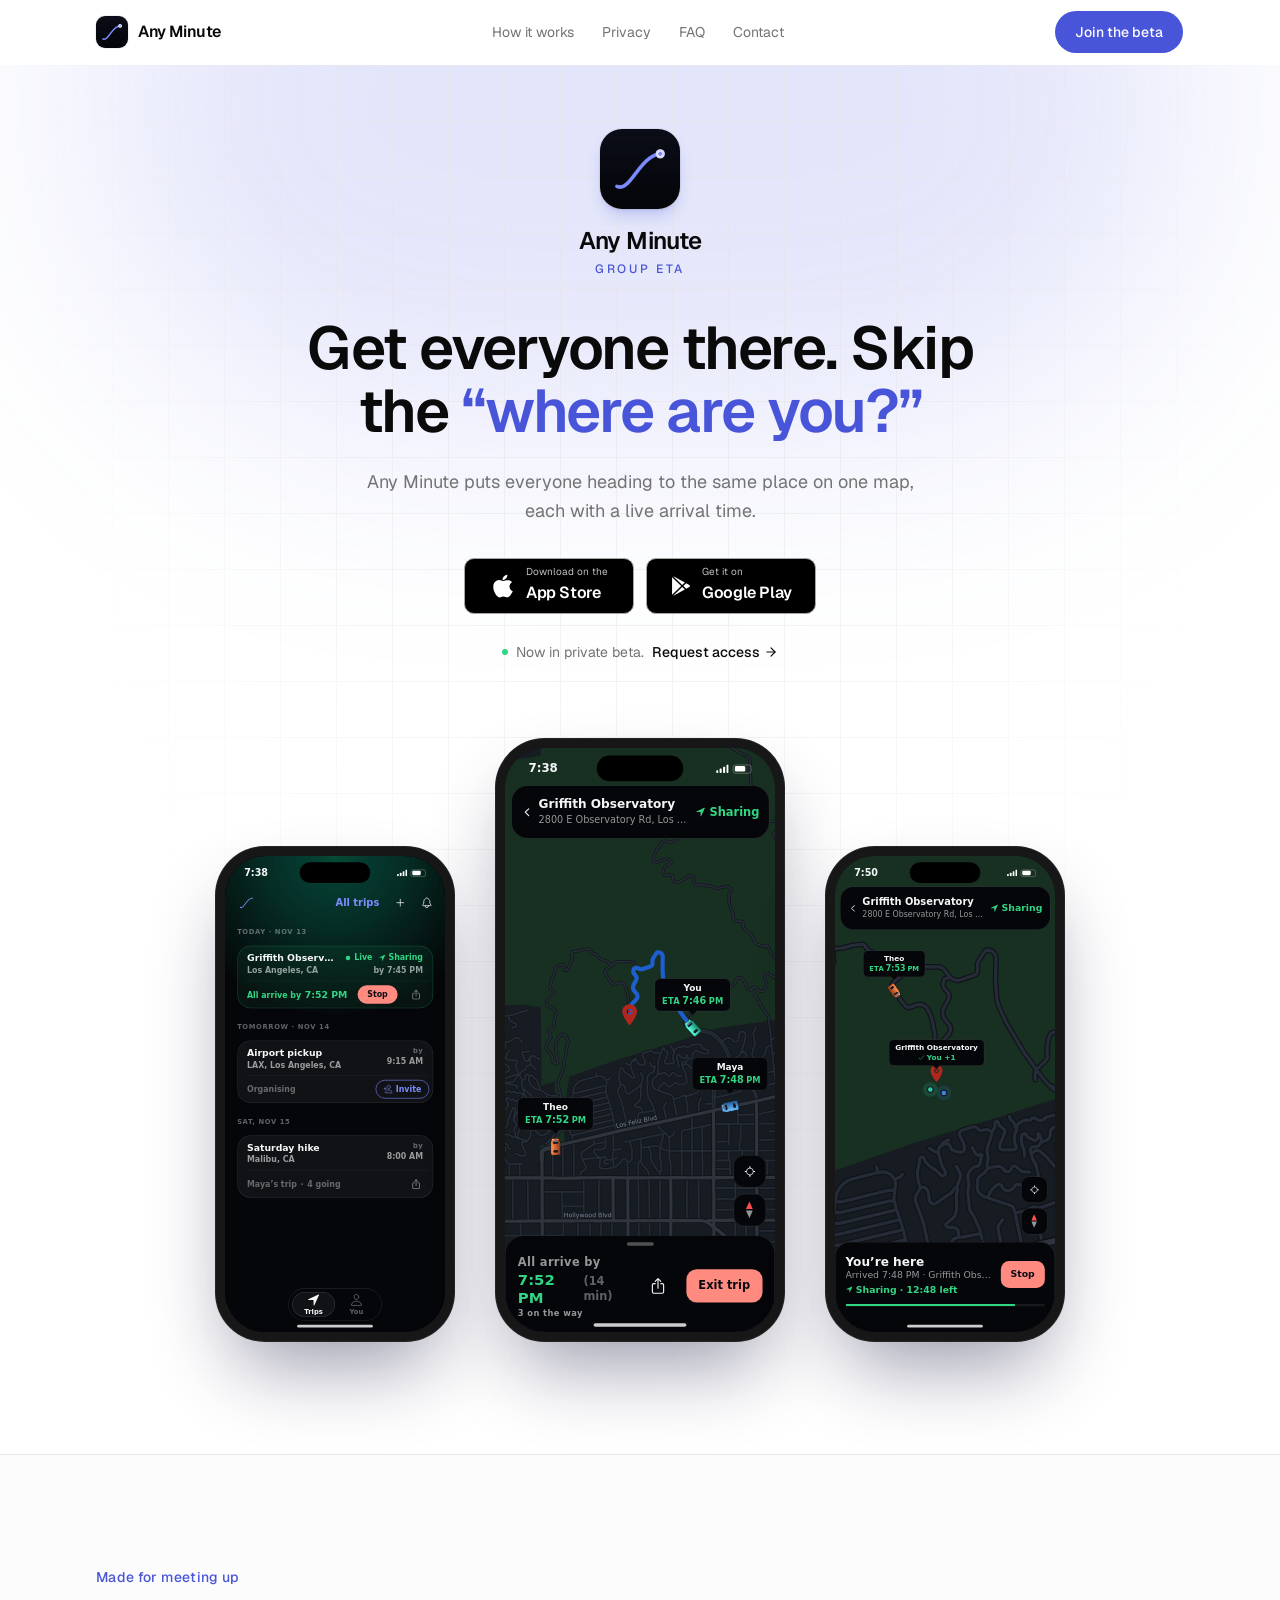
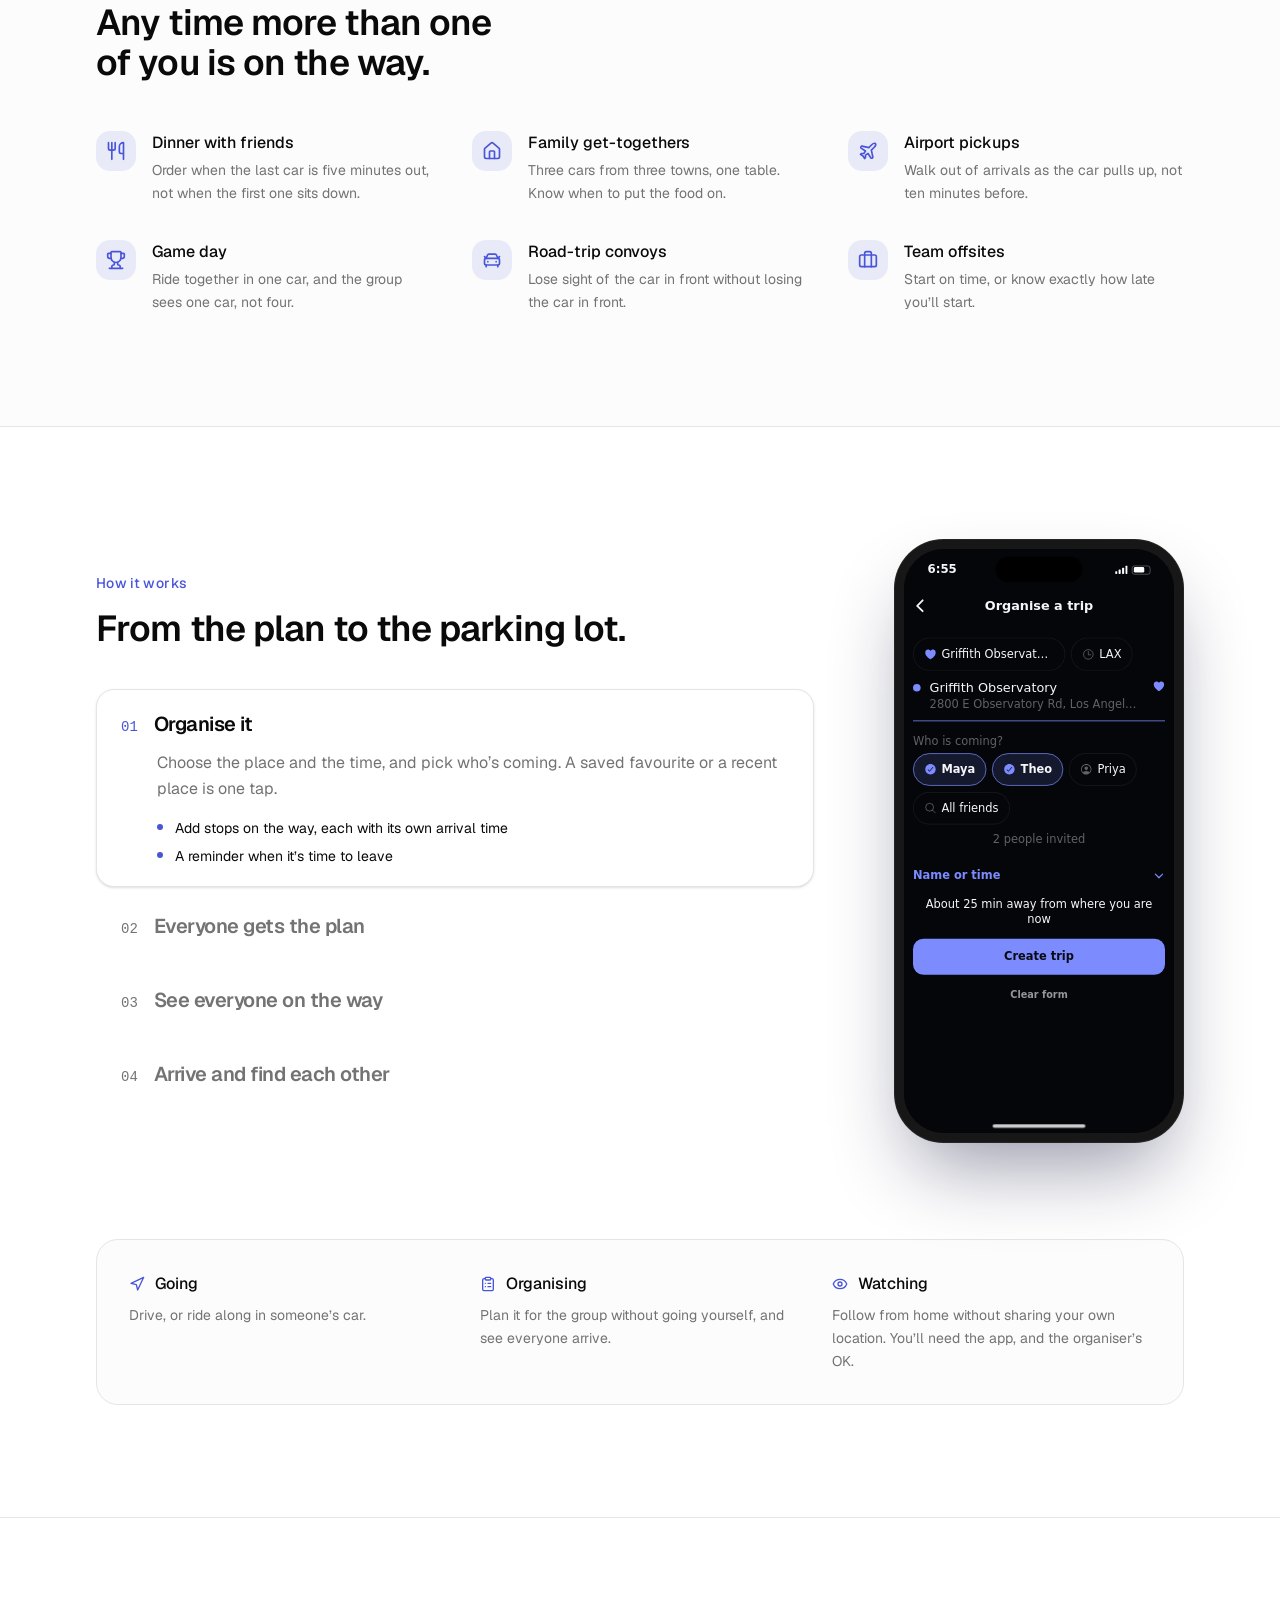
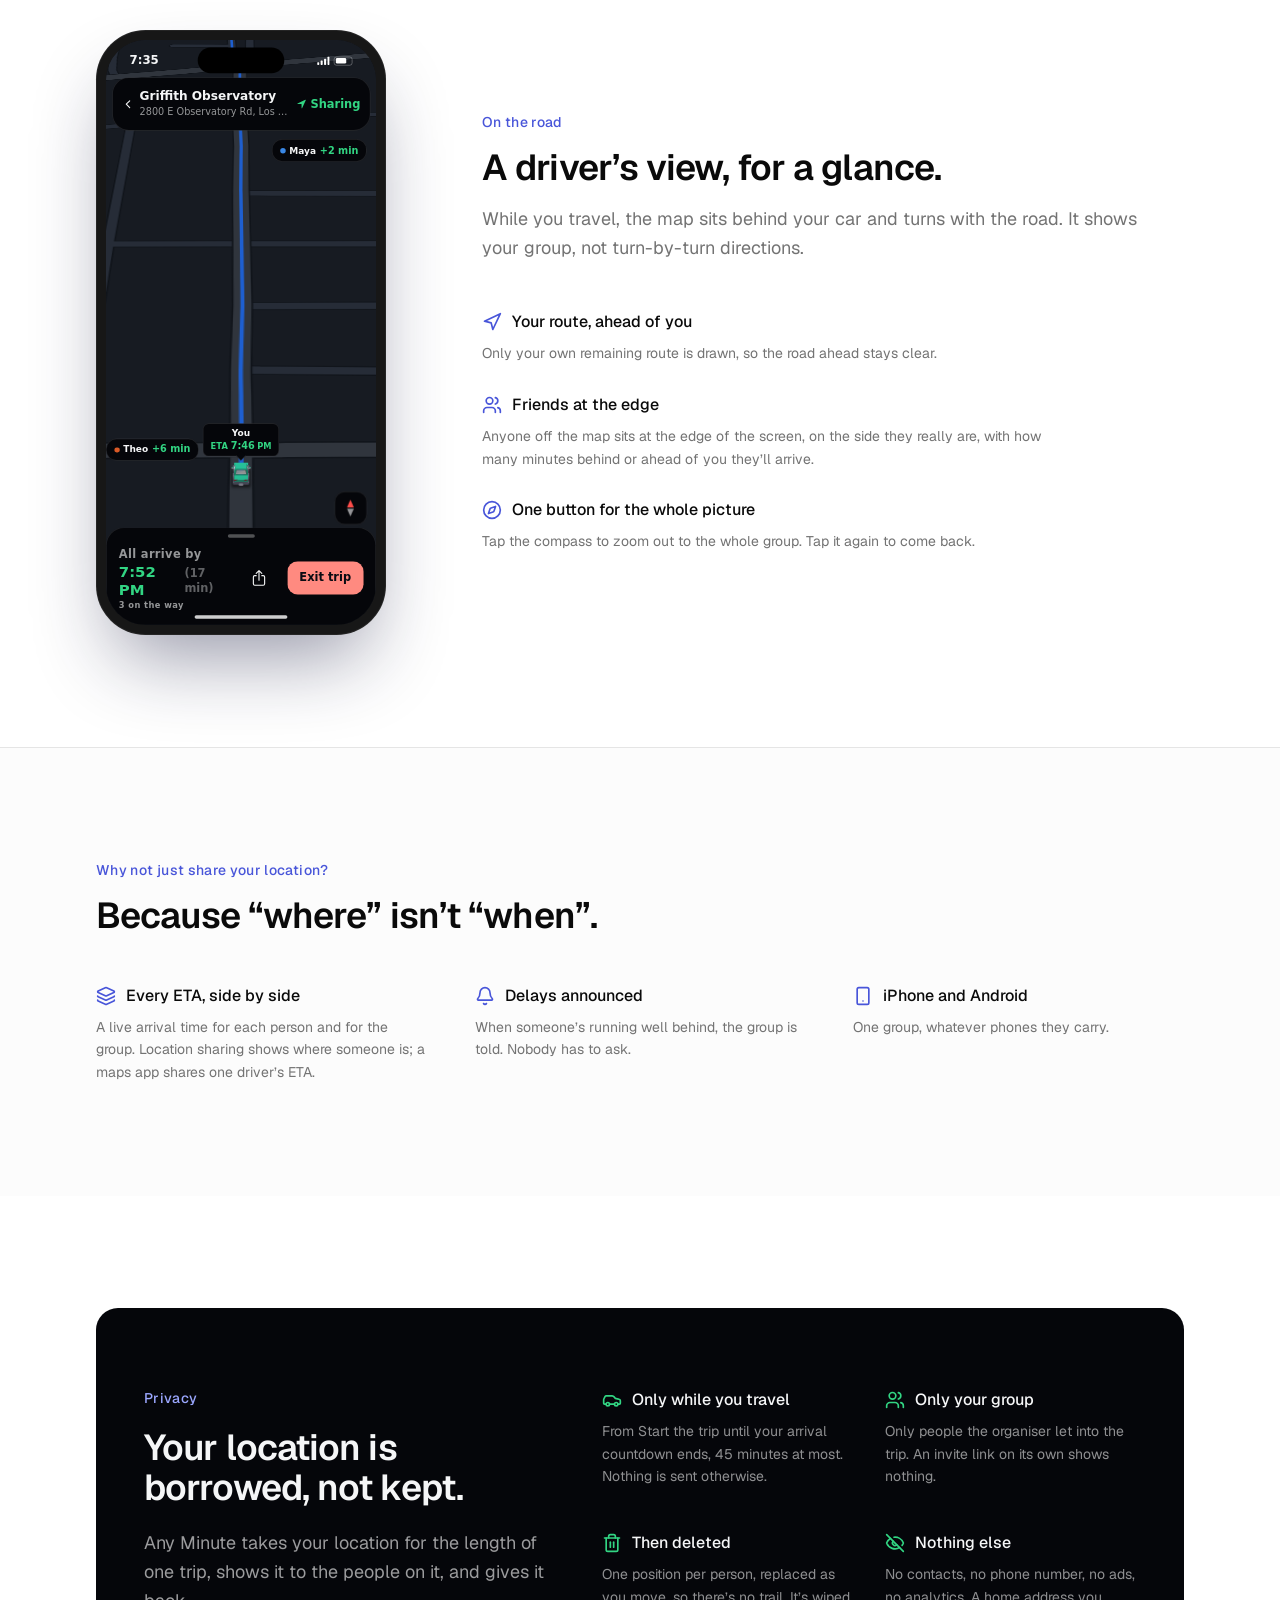
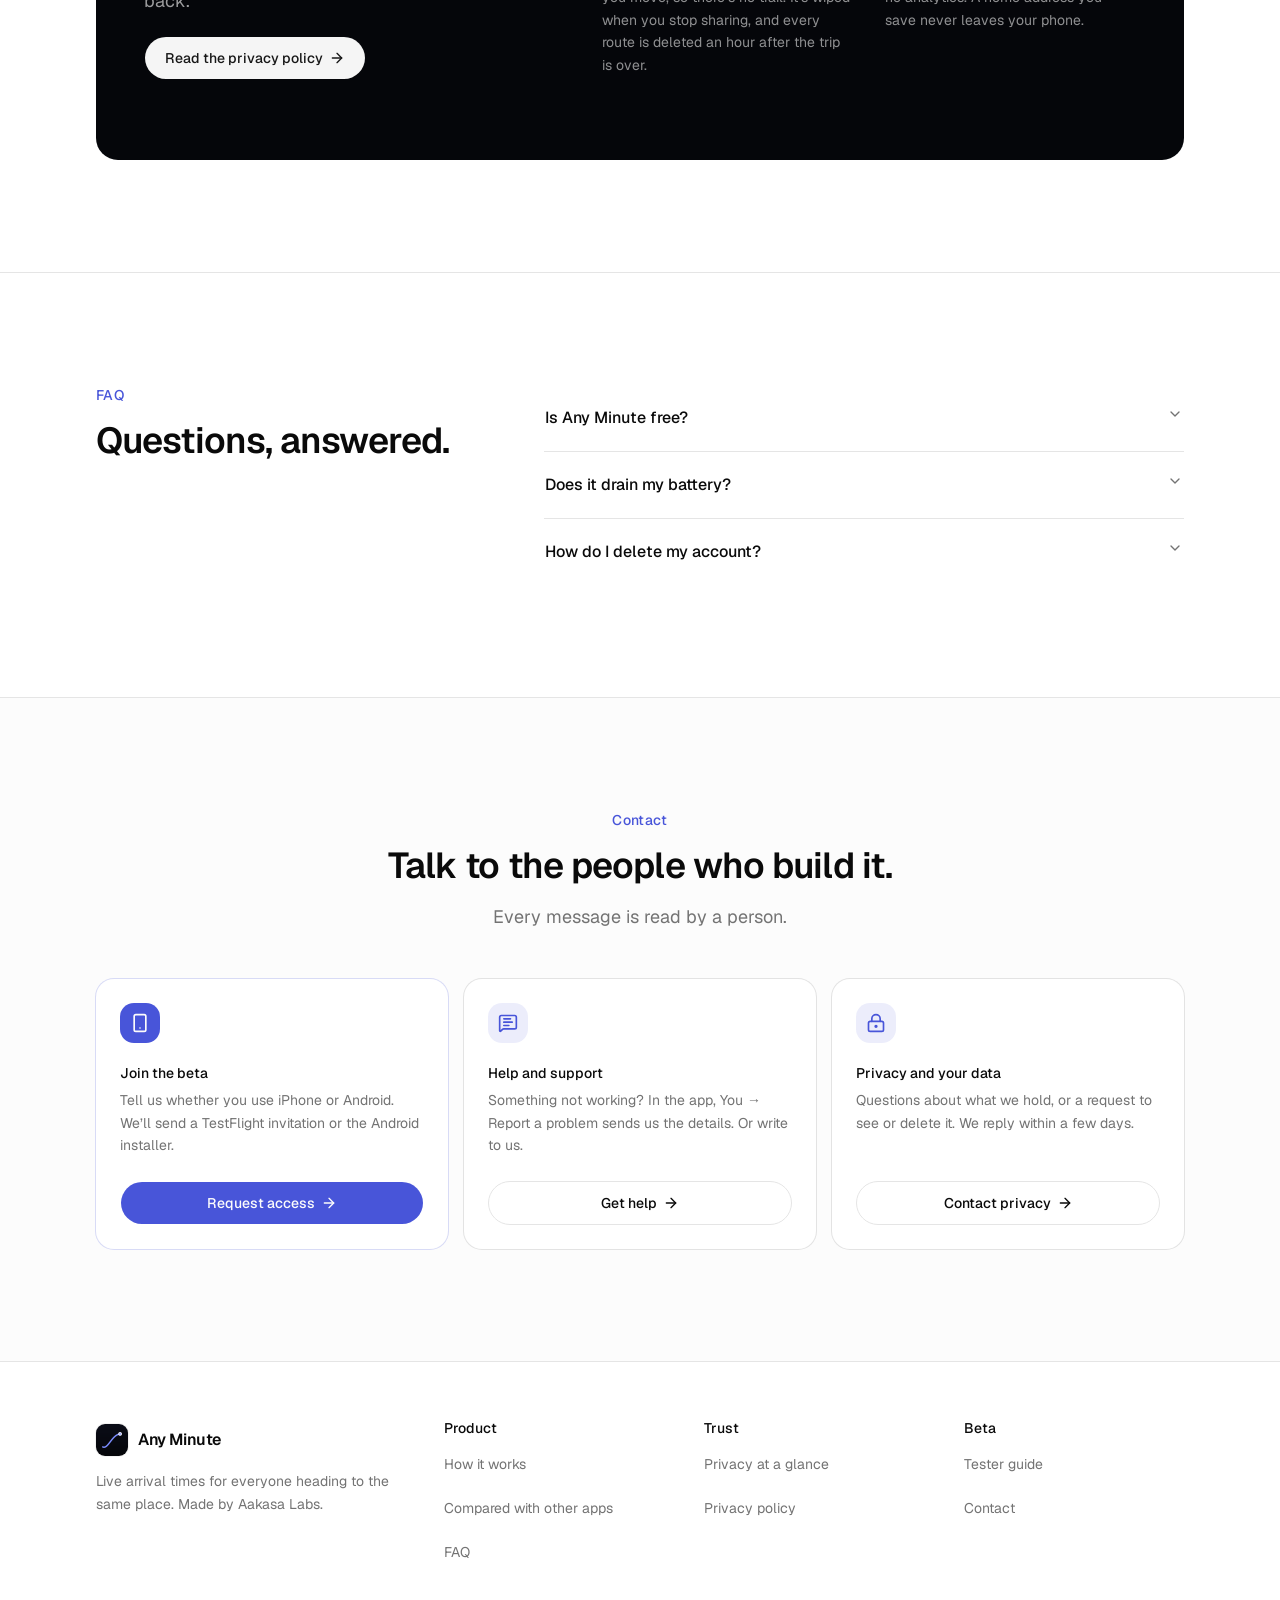
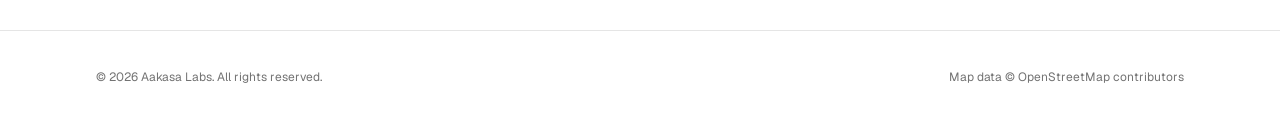
==== commit e764e5df: "Any Minute: the site (anyminute 9002b8d)" ====
--- a/index.html
+++ b/index.html
@@ -29,10 +29,10 @@
         set(); m.addEventListener('change', set);
       })();
     </script>
-    <script type="module" crossorigin src="/assets/entry-client-D9rXXCZN.js"></script>
+    <script type="module" crossorigin src="/assets/entry-client-C3EuwxS0.js"></script>
     <link rel="stylesheet" crossorigin href="/assets/entry-client-DHRu9MT8.css">
   </head>
   <body data-page="home">
-    <div id="root"><link rel="preload" as="image" href="/img/icon.png"/><link rel="preload" as="image" href="/img/splash-icon.png"/><link rel="preload" as="image" href="/img/griffith-map.svg"/><link rel="preload" as="image" href="/img/car-2.png"/><link rel="preload" as="image" href="/img/car-0.png"/><link rel="preload" as="image" href="/img/car-1.png"/><link rel="preload" as="image" href="/img/griffith-drive.svg"/><link rel="preload" as="image" href="/img/car3d-over.png"/><div class="flex min-h-svh flex-col"><header class="sticky top-0 z-50 transition-colors duration-300 border-b border-transparent"><div class="mx-auto w-full max-w-6xl px-5 sm:px-6 lg:px-8 flex h-16 items-center justify-between"><a href="/" class="flex min-h-11 items-center gap-2.5 font-semibold tracking-tight"><img src="/img/icon.png" alt="" class="size-8 rounded-[9px] ring-1 ring-black/5 dark:ring-white/10"/><span>Any Minute</span></a><nav class="hidden items-center gap-1 md:flex"><a href="/#how" class="group flex h-11 items-center text-sm transition-colors hover:text-foreground text-muted-foreground"><span class="rounded-full px-3 py-1.5">How it works</span></a><a href="/#privacy" class="group flex h-11 items-center text-sm transition-colors hover:text-foreground text-muted-foreground"><span class="rounded-full px-3 py-1.5">Privacy</span></a><a href="/#faq" class="group flex h-11 items-center text-sm transition-colors hover:text-foreground text-muted-foreground"><span class="rounded-full px-3 py-1.5">FAQ</span></a><a href="/#contact" class="group flex h-11 items-center text-sm transition-colors hover:text-foreground text-muted-foreground"><span class="rounded-full px-3 py-1.5">Contact</span></a></nav><div class="flex items-center gap-2"><a href="/#contact" data-slot="button" data-variant="default" data-size="default" class="group/button shrink-0 items-center justify-center border border-transparent bg-clip-padding text-sm font-medium whitespace-nowrap transition-all outline-none select-none focus-visible:border-ring focus-visible:ring-3 focus-visible:ring-ring/50 active:not-aria-[haspopup]:translate-y-px disabled:pointer-events-none disabled:opacity-50 aria-invalid:border-destructive aria-invalid:ring-3 aria-invalid:ring-destructive/20 dark:aria-invalid:border-destructive/50 dark:aria-invalid:ring-destructive/40 [&amp;_svg]:pointer-events-none [&amp;_svg]:shrink-0 [&amp;_svg:not([class*=&#x27;size-&#x27;])]:size-4 bg-primary text-primary-foreground hover:bg-primary/80 gap-1.5 has-data-[icon=inline-end]:pr-2 has-data-[icon=inline-start]:pl-2 hidden h-11 rounded-full px-5 sm:inline-flex">Join the beta</a><button data-slot="button" data-variant="ghost" data-size="icon" class="group/button inline-flex shrink-0 items-center justify-center rounded-lg border border-transparent bg-clip-padding text-sm font-medium whitespace-nowrap transition-all outline-none select-none focus-visible:border-ring focus-visible:ring-3 focus-visible:ring-ring/50 active:not-aria-[haspopup]:translate-y-px disabled:pointer-events-none disabled:opacity-50 aria-invalid:border-destructive aria-invalid:ring-3 aria-invalid:ring-destructive/20 dark:aria-invalid:border-destructive/50 dark:aria-invalid:ring-destructive/40 [&amp;_svg]:pointer-events-none [&amp;_svg]:shrink-0 hover:bg-muted hover:text-foreground aria-expanded:bg-muted aria-expanded:text-foreground dark:hover:bg-muted/50 -mr-2.5 size-11 md:hidden [&amp;_svg:not([class*=&#x27;size-&#x27;])]:size-5" aria-label="Open menu" aria-expanded="false"><svg xmlns="http://www.w3.org/2000/svg" width="24" height="24" viewBox="0 0 24 24" fill="none" stroke="currentColor" stroke-width="2" stroke-linecap="round" stroke-linejoin="round" class="lucide lucide-menu" aria-hidden="true"><path d="M4 5h16"></path><path d="M4 12h16"></path><path d="M4 19h16"></path></svg></button></div></div></header><main class="flex-1"><section class="relative overflow-hidden"><div class="pointer-events-none absolute inset-0 -z-10"><div class="absolute top-[-20%] left-1/2 h-[640px] w-[1100px] -translate-x-1/2 rounded-full bg-brand/15 blur-[120px]"></div><div class="absolute inset-0 bg-[linear-gradient(to_right,var(--border)_1px,transparent_1px),linear-gradient(to_bottom,var(--border)_1px,transparent_1px)] bg-[size:56px_56px] [mask-image:radial-gradient(ellipse_at_top,black_30%,transparent_70%)] opacity-50"></div></div><div class="mx-auto w-full max-w-6xl px-10 sm:px-6 lg:px-8 flex flex-col items-center pt-10 pb-16 text-center sm:pt-14 sm:pb-20 lg:pt-16 lg:pb-28"><img src="/img/icon.png" alt="" class="size-16 rounded-[18px] shadow-lg ring-1 shadow-brand/20 ring-black/5 sm:size-20 sm:rounded-[22px] dark:ring-white/10"/><p class="mt-4 text-xl font-semibold tracking-tight sm:text-2xl">Any Minute</p><p class="mt-1 text-xs font-medium tracking-[0.22em] text-brand uppercase">Group ETA</p><h1 class="mt-8 max-w-3xl text-[2.5rem] leading-[1.08] font-semibold tracking-tight text-balance sm:mt-10 sm:text-6xl sm:leading-[1.05]">Get everyone there. Skip the <span class="text-brand">“where are you?”</span></h1><p class="mt-5 max-w-xl text-base leading-relaxed text-pretty text-muted-foreground sm:mt-6 sm:text-lg">Any Minute puts everyone heading to the same place on one map, each with a live arrival time.</p><div id="get" class="grid w-full scroll-mt-28 gap-3 max-w-[22rem] grid-cols-2 mt-8 max-[374px]:-mx-5 max-[374px]:w-[calc(100%+2.5rem)]"><a href="/#contact" class="flex h-14 items-center justify-center gap-2 rounded-lg border border-[#a6a6a6] bg-black px-2 text-white transition-opacity hover:opacity-85 sm:gap-2.5"><span aria-hidden="true" class="inline-block shrink-0 [&amp;&gt;svg]:block [&amp;&gt;svg]:h-full [&amp;&gt;svg]:w-full [&amp;&gt;svg]:fill-current" style="width:26px;height:26px;color:currentColor"><svg xmlns="http://www.w3.org/2000/svg" viewBox="0 0 512 512" class="ionicon"><path d="M349.13 136.86c-40.32 0-57.36 19.24-85.44 19.24-28.79 0-50.75-19.1-85.69-19.1-34.2 0-70.67 20.88-93.83 56.45-32.52 50.16-27 144.63 25.67 225.11 18.84 28.81 44 61.12 77 61.47h.6c28.68 0 37.2-18.78 76.67-19h.6c38.88 0 46.68 18.89 75.24 18.89h.6c33-.35 59.51-36.15 78.35-64.85 13.56-20.64 18.6-31 29-54.35-76.19-28.92-88.43-136.93-13.08-178.34-23-28.8-55.32-45.48-85.79-45.48Z"/><path d="M340.25 32c-24 1.63-52 16.91-68.4 36.86-14.88 18.08-27.12 44.9-22.32 70.91h1.92c25.56 0 51.72-15.39 67-35.11 14.72-18.77 25.88-45.37 21.8-72.66"/></svg></span><span class="text-left leading-none"><span class="block text-[0.625rem] whitespace-nowrap opacity-75">Download on the</span><span class="mt-1 block text-base font-semibold tracking-tight whitespace-nowrap">App Store</span></span></a><a href="/#contact" class="flex h-14 items-center justify-center gap-2 rounded-lg border border-[#a6a6a6] bg-black px-2 text-white transition-opacity hover:opacity-85 sm:gap-2.5"><span aria-hidden="true" class="inline-block shrink-0 [&amp;&gt;svg]:block [&amp;&gt;svg]:h-full [&amp;&gt;svg]:w-full [&amp;&gt;svg]:fill-current" style="width:22px;height:22px;color:currentColor"><svg xmlns="http://www.w3.org/2000/svg" viewBox="0 0 512 512" class="ionicon"><path d="M48 59.49v393a4.33 4.33 0 0 0 7.37 3.07L260 256 55.37 56.42A4.33 4.33 0 0 0 48 59.49M345.8 174 89.22 32.64l-.16-.09c-4.42-2.4-8.62 3.58-5 7.06l201.13 192.32ZM84.08 472.39c-3.64 3.48.56 9.46 5 7.06l.16-.09L345.8 338l-60.61-57.95ZM449.38 231l-71.65-39.46L310.36 256l67.37 64.43L449.38 281c19.49-10.77 19.49-39.23 0-50"/></svg></span><span class="text-left leading-none"><span class="block text-[0.625rem] whitespace-nowrap opacity-75">Get it on</span><span class="mt-1 block text-base font-semibold tracking-tight whitespace-nowrap">Google Play</span></span></a></div><p class="mt-4 flex min-h-11 flex-wrap items-center justify-center gap-x-2 text-sm text-muted-foreground"><span class="flex items-center gap-2"><span class="size-1.5 rounded-full bg-arrived"></span>Now in private beta.</span><a href="#contact" class="inline-flex min-h-11 items-center gap-1 font-medium text-foreground underline-offset-4 hover:underline">Request access <svg xmlns="http://www.w3.org/2000/svg" width="24" height="24" viewBox="0 0 24 24" fill="none" stroke="currentColor" stroke-width="2" stroke-linecap="round" stroke-linejoin="round" class="lucide lucide-arrow-right size-3.5" aria-hidden="true"><path d="M5 12h14"></path><path d="m12 5 7 7-7 7"></path></svg></a></p><div class="mt-12 flex items-end justify-center gap-10 sm:mt-16"><div data-phone="true" class="relative w-[calc(var(--pw)*1px)] shrink-0 rounded-[3.1rem] max-[374px]:[--pw:260] bg-neutral-900 p-[10px] shadow-[0_40px_80px_-20px_rgba(20,22,60,0.45),0_0_0_1px_rgba(255,255,255,0.06)_inset] dark:bg-neutral-800 hidden [--pw:240] lg:block"><div class="relative w-full overflow-hidden rounded-[2.5rem]" style="aspect-ratio:390/844;background:#05060a"><div class="absolute inset-0"><div class="absolute top-0 left-0 origin-top-left text-left" style="width:390px;height:844px;transform:scale(calc((var(--pw) - 20) / 390));font-family:-apple-system, BlinkMacSystemFont, &quot;SF Pro Text&quot;, system-ui, sans-serif;-webkit-font-smoothing:antialiased;color:#f5f6f7"><div class="absolute inset-0" style="background:#05060a"><div class="absolute rounded-full" style="width:560px;height:560px;left:-85px;top:-280px;background:rgba(50,213,131,0.0127)"></div><div class="absolute rounded-full" style="width:533.1700754130943px;height:533.1700754130943px;left:-71.58503770654715px;top:-266.58503770654715px;background:rgba(50,213,131,0.0127)"></div><div class="absolute rounded-full" style="width:506.68576640904985px;height:506.68576640904985px;left:-58.342883204524924px;top:-253.34288320452492px;background:rgba(50,213,131,0.0127)"></div><div class="absolute rounded-full" style="width:480.5556596126546px;height:480.5556596126546px;left:-45.277829806327304px;top:-240.2778298063273px;background:rgba(50,213,131,0.0127)"></div><div class="absolute rounded-full" style="width:454.78890487365817px;height:454.78890487365817px;left:-32.394452436829084px;top:-227.39445243682908px;background:rgba(50,213,131,0.0127)"></div><div class="absolute rounded-full" style="width:429.39527707784885px;height:429.39527707784885px;left:-19.697638538924423px;top:-214.69763853892442px;background:rgba(50,213,131,0.0127)"></div><div class="absolute rounded-full" style="width:404.38524770858857px;height:404.38524770858857px;left:-7.192623854294283px;top:-202.19262385429428px;background:rgba(50,213,131,0.0127)"></div><div class="absolute rounded-full" style="width:379.7700682076263px;height:379.7700682076263px;left:5.114965896186845px;top:-189.88503410381315px;background:rgba(50,213,131,0.0127)"></div><div class="absolute rounded-full" style="width:355.5618677321036px;height:355.5618677321036px;left:17.21906613394819px;top:-177.7809338660518px;background:rgba(50,213,131,0.0127)"></div><div class="absolute rounded-full" style="width:331.7737686339877px;height:331.7737686339877px;left:29.113115683006157px;top:-165.88688431699384px;background:rgba(50,213,131,0.0127)"></div><div class="absolute rounded-full" style="width:308.42002397132285px;height:308.42002397132285px;left:40.789988014338576px;top:-154.21001198566142px;background:rgba(50,213,131,0.0127)"></div><div class="absolute rounded-full" style="width:285.5161827049643px;height:285.5161827049643px;left:52.241908647517846px;top:-142.75809135248215px;background:rgba(50,213,131,0.0127)"></div><div class="absolute rounded-full" style="width:263.07929010147234px;height:263.07929010147234px;left:63.46035494926383px;top:-131.53964505073617px;background:rgba(50,213,131,0.0127)"></div><div class="absolute rounded-full" style="width:241.12813350116426px;height:241.12813350116426px;left:74.43593324941787px;top:-120.56406675058213px;background:rgba(50,213,131,0.0127)"></div><div class="absolute rounded-full" style="width:219.6835474110902px;height:219.6835474110902px;left:85.1582262944549px;top:-109.8417737055451px;background:rgba(50,213,131,0.0127)"></div><div class="absolute rounded-full" style="width:198.76879747758406px;height:198.76879747758406px;left:95.61560126120797px;top:-99.38439873879203px;background:rgba(50,213,131,0.0127)"></div><div class="absolute rounded-full" style="width:178.41007133187514px;height:178.41007133187514px;left:105.79496433406243px;top:-89.20503566593757px;background:rgba(50,213,131,0.0127)"></div><div class="absolute rounded-full" style="width:158.63711738809855px;height:158.63711738809855px;left:115.68144130595073px;top:-79.31855869404927px;background:rgba(50,213,131,0.0127)"></div><div class="absolute rounded-full" style="width:139.48409362053815px;height:139.48409362053815px;left:125.25795318973093px;top:-69.74204681026907px;background:rgba(50,213,131,0.0127)"></div><div class="absolute rounded-full" style="width:120.99072314041729px;height:120.99072314041729px;left:134.50463842979136px;top:-60.495361570208644px;background:rgba(50,213,131,0.0127)"></div><div class="absolute rounded-full" style="width:103.20391374979063px;height:103.20391374979063px;left:143.3980431251047px;top:-51.601956874895315px;background:rgba(50,213,131,0.0127)"></div><div class="absolute rounded-full" style="width:86.18010893414413px;height:86.18010893414413px;left:151.90994553292794px;top:-43.090054467072065px;background:rgba(50,213,131,0.0127)"></div><div class="absolute rounded-full" style="width:69.98885243580709px;height:69.98885243580709px;left:160.00557378209646px;top:-34.994426217903545px;background:rgba(50,213,131,0.0127)"></div><div class="absolute rounded-full" style="width:54.71850088210794px;height:54.71850088210794px;left:167.64074955894603px;top:-27.35925044105397px;background:rgba(50,213,131,0.0127)"></div><div class="absolute rounded-full" style="width:40.48607478439679px;height:40.48607478439679px;left:174.7569626078016px;top:-20.243037392198396px;background:rgba(50,213,131,0.0127)"></div><div class="absolute rounded-full" style="width:27.45607032558824px;height:27.45607032558824px;left:181.27196483720587px;top:-13.72803516279412px;background:rgba(50,213,131,0.0127)"></div><div class="absolute rounded-full" style="width:15.882365231048155px;height:15.882365231048155px;left:187.05881738447593px;top:-7.9411826155240774px;background:rgba(50,213,131,0.0127)"></div><div class="absolute rounded-full" style="width:6.230525598634318px;height:6.230525598634318px;left:191.88473720068285px;top:-3.115262799317159px;background:rgba(50,213,131,0.0127)"></div><div class="absolute inset-x-0 flex items-center justify-between" style="top:54px;height:56.5px;padding-left:21.5px;padding-right:8.5px"><img src="/img/splash-icon.png" alt="" style="width:32.5px;height:32.5px"/><div class="flex items-center"><span style="font-size:17.5px;line-height:23px;font-weight:600;letter-spacing:0;color:#7c8cff;padding:0 13px 0 4.5px">All trips</span><span class="flex items-center justify-center" style="width:47.5px;height:47.5px"><span aria-hidden="true" class="inline-block shrink-0 [&amp;&gt;svg]:block [&amp;&gt;svg]:h-full [&amp;&gt;svg]:w-full [&amp;&gt;svg]:fill-current" style="width:21.5px;height:21.5px;color:#f5f6f7"><svg xmlns="http://www.w3.org/2000/svg" viewBox="0 0 512 512" class="ionicon"><path d="M256 112v288M400 256H112" fill="none" stroke="currentColor" stroke-linecap="round" stroke-linejoin="round" stroke-width="32px"/></svg></span></span><span class="relative flex items-center justify-center" style="width:47.5px;height:47.5px"><span aria-hidden="true" class="inline-block shrink-0 [&amp;&gt;svg]:block [&amp;&gt;svg]:h-full [&amp;&gt;svg]:w-full [&amp;&gt;svg]:fill-current" style="width:21.5px;height:21.5px;color:#f5f6f7"><svg xmlns="http://www.w3.org/2000/svg" viewBox="0 0 512 512" class="ionicon"><path d="M427.68 351.43C402 320 383.87 304 383.87 217.35 383.87 138 343.35 109.73 310 96c-4.43-1.82-8.6-6-9.95-10.55C294.2 65.54 277.8 48 256 48s-38.21 17.55-44 37.47c-1.35 4.6-5.52 8.71-9.95 10.53-33.39 13.75-73.87 41.92-73.87 121.35C128.13 304 110 320 84.32 351.43 73.68 364.45 83 384 101.61 384h308.88c18.51 0 27.77-19.61 17.19-32.57M320 384v16a64 64 0 0 1-128 0v-16" fill="none" stroke="currentColor" stroke-linecap="round" stroke-linejoin="round" stroke-width="32px"/></svg></span></span></div></div><div class="absolute inset-x-0" style="top:128px;padding:0 21.5px;display:grid;grid-template-columns:minmax(0, 1fr);gap:8.5px"><div style="font-size:12px;line-height:14px;font-weight:700;letter-spacing:1.1px;color:rgba(245,246,247,0.38);text-transform:uppercase;margin-top:0;margin-bottom:8.5px">Today · Nov 13</div><div style="background:rgba(50,213,131,0.07);border:1px solid rgba(50,213,131,0.28);border-radius:24px;padding:11px 16.5px 0"><div class="flex items-start" style="gap:13px"><div class="min-w-0 flex-1"><div class="truncate" style="font-size:16.5px;line-height:21.5px;font-weight:600;letter-spacing:0;color:#f5f6f7">Griffith Observatory</div><div style="font-size:14px;line-height:19.5px;font-weight:600;letter-spacing:0;color:rgba(245,246,247,0.60)">Los Angeles, CA</div></div><div class="flex flex-col items-end" style="gap:2px"><div class="flex items-center" style="gap:11px"><span class="flex items-center" style="gap:6.5px"><span class="rounded-full" style="width:8.5px;height:8.5px;background:#32d583"></span><span style="font-size:14px;line-height:19.5px;font-weight:700;letter-spacing:0;color:#32d583">Live</span></span><span class="flex items-center" style="gap:4.5px"><span aria-hidden="true" class="inline-block shrink-0 [&amp;&gt;svg]:block [&amp;&gt;svg]:h-full [&amp;&gt;svg]:w-full [&amp;&gt;svg]:fill-current" style="width:13px;height:13px;color:#32d583"><svg xmlns="http://www.w3.org/2000/svg" viewBox="0 0 512 512" class="ionicon"><path d="M272 464a16 16 0 0 1-16-16.42V264.13a8 8 0 0 0-8-8H64.41a16.31 16.31 0 0 1-15.49-10.65 16 16 0 0 1 8.41-19.87l384-176.15a16 16 0 0 1 21.22 21.19l-176 384A16 16 0 0 1 272 464"/></svg></span><span style="font-size:14px;line-height:19.5px;font-weight:700;letter-spacing:0;color:#32d583">Sharing</span></span></div><span style="font-size:14px;line-height:19.5px;font-weight:600;letter-spacing:0;color:rgba(245,246,247,0.60);font-variant-numeric:tabular-nums">by <!-- -->7:45 PM</span></div></div><div class="flex items-center" style="gap:8.5px;margin-top:8.5px;margin-right:-11px;border-top:1px solid rgba(255,255,255,0.06)"><div class="flex min-w-0 flex-1 items-baseline" style="gap:6.5px"><span style="font-size:14px;line-height:19.5px;font-weight:700;letter-spacing:0;color:#32d583">All arrive by</span><span style="font-size:16.5px;line-height:21.5px;font-weight:700;letter-spacing:0;color:#32d583;font-variant-numeric:tabular-nums">7:52 PM</span></div><span class="flex items-center justify-center" style="height:47.5px"><span class="inline-flex items-center" style="height:32.5px;padding:0 17.5px;gap:5.5px;border-radius:30.5px;background:#ff8a80;border:0;font-size:14px;line-height:19.5px;font-weight:700;letter-spacing:0;color:#0a0b12">Stop</span></span><span class="flex items-center justify-center" style="width:47.5px;height:47.5px"><span aria-hidden="true" class="inline-block shrink-0 [&amp;&gt;svg]:block [&amp;&gt;svg]:h-full [&amp;&gt;svg]:w-full [&amp;&gt;svg]:fill-current" style="width:19.5px;height:19.5px;color:rgba(245,246,247,0.60)"><svg xmlns="http://www.w3.org/2000/svg" viewBox="0 0 512 512" class="ionicon"><path d="M336 192h40a40 40 0 0 1 40 40v192a40 40 0 0 1-40 40H136a40 40 0 0 1-40-40V232a40 40 0 0 1 40-40h40M336 128l-80-80-80 80M256 321V48" fill="none" stroke="currentColor" stroke-linecap="round" stroke-linejoin="round" stroke-width="32px"/></svg></span></span></div></div><div style="font-size:12px;line-height:14px;font-weight:700;letter-spacing:1.1px;color:rgba(245,246,247,0.38);text-transform:uppercase;margin-top:17.5px;margin-bottom:8.5px">Tomorrow · Nov 14</div><div style="background:rgba(255,255,255,0.05);border:1px solid rgba(255,255,255,0.11);border-radius:24px;padding:11px 16.5px 0"><div class="flex items-start" style="gap:13px"><div class="min-w-0 flex-1"><div class="truncate" style="font-size:16.5px;line-height:21.5px;font-weight:600;letter-spacing:0;color:#f5f6f7">Airport pickup</div><div style="font-size:14px;line-height:19.5px;font-weight:600;letter-spacing:0;color:rgba(245,246,247,0.60)">LAX, Los Angeles, CA</div></div><div class="flex flex-col items-end" style="gap:2px"><span style="font-size:12px;line-height:14px;font-weight:600;letter-spacing:0.6px;color:rgba(245,246,247,0.38)">by</span><span style="font-size:14px;line-height:19.5px;font-weight:600;letter-spacing:0;color:rgba(245,246,247,0.60);font-variant-numeric:tabular-nums">9:15 AM</span></div></div><div class="flex items-center" style="gap:8.5px;margin-top:8.5px;margin-right:-11px;border-top:1px solid rgba(255,255,255,0.06)"><div class="flex min-w-0 flex-1 items-baseline" style="gap:6.5px"><span style="font-size:14px;line-height:19.5px;font-weight:600;letter-spacing:0;color:rgba(245,246,247,0.38)">Organising</span></div><span class="flex items-center justify-center" style="height:47.5px"><span class="inline-flex items-center" style="height:32.5px;padding:0 13px;gap:5.5px;border-radius:30.5px;background:transparent;border:1px solid #7c8cff;font-size:14px;line-height:19.5px;font-weight:700;letter-spacing:0;color:#7c8cff"><span aria-hidden="true" class="inline-block shrink-0 [&amp;&gt;svg]:block [&amp;&gt;svg]:h-full [&amp;&gt;svg]:w-full [&amp;&gt;svg]:fill-current" style="width:16.5px;height:16.5px;color:#7c8cff"><svg xmlns="http://www.w3.org/2000/svg" viewBox="0 0 512 512" class="ionicon"><path d="M376 144c-3.92 52.87-44 96-88 96s-84.15-43.12-88-96c-4-55 35-96 88-96s92 42 88 96" fill="none" stroke="currentColor" stroke-linecap="round" stroke-linejoin="round" stroke-width="32px"/><path d="M288 304c-87 0-175.3 48-191.64 138.6-2 10.92 4.21 21.4 15.65 21.4H464c11.44 0 17.62-10.48 15.65-21.4C463.3 352 375 304 288 304Z" fill="none" stroke="currentColor" stroke-miterlimit="10" stroke-width="32px"/><path d="M88 176v112M144 232H32" fill="none" stroke="currentColor" stroke-linecap="round" stroke-linejoin="round" stroke-width="32px"/></svg></span>Invite</span></span></div></div><div style="font-size:12px;line-height:14px;font-weight:700;letter-spacing:1.1px;color:rgba(245,246,247,0.38);text-transform:uppercase;margin-top:17.5px;margin-bottom:8.5px">Sat, Nov 15</div><div style="background:rgba(255,255,255,0.05);border:1px solid rgba(255,255,255,0.11);border-radius:24px;padding:11px 16.5px 0"><div class="flex items-start" style="gap:13px"><div class="min-w-0 flex-1"><div class="truncate" style="font-size:16.5px;line-height:21.5px;font-weight:600;letter-spacing:0;color:#f5f6f7">Saturday hike</div><div style="font-size:14px;line-height:19.5px;font-weight:600;letter-spacing:0;color:rgba(245,246,247,0.60)">Malibu, CA</div></div><div class="flex flex-col items-end" style="gap:2px"><span style="font-size:12px;line-height:14px;font-weight:600;letter-spacing:0.6px;color:rgba(245,246,247,0.38)">by</span><span style="font-size:14px;line-height:19.5px;font-weight:600;letter-spacing:0;color:rgba(245,246,247,0.60);font-variant-numeric:tabular-nums">8:00 AM</span></div></div><div class="flex items-center" style="gap:8.5px;margin-top:8.5px;margin-right:-11px;border-top:1px solid rgba(255,255,255,0.06)"><div class="flex min-w-0 flex-1 items-baseline" style="gap:6.5px"><span style="font-size:14px;line-height:19.5px;font-weight:600;letter-spacing:0;color:rgba(245,246,247,0.38)">Maya’s trip</span><span style="font-size:14px;line-height:19.5px;font-weight:600;letter-spacing:0;color:rgba(245,246,247,0.38)">·</span><span style="font-size:14px;line-height:19.5px;font-weight:600;letter-spacing:0;color:rgba(245,246,247,0.38)">4 going</span></div><span class="flex items-center justify-center" style="width:47.5px;height:47.5px"><span aria-hidden="true" class="inline-block shrink-0 [&amp;&gt;svg]:block [&amp;&gt;svg]:h-full [&amp;&gt;svg]:w-full [&amp;&gt;svg]:fill-current" style="width:19.5px;height:19.5px;color:rgba(245,246,247,0.60)"><svg xmlns="http://www.w3.org/2000/svg" viewBox="0 0 512 512" class="ionicon"><path d="M336 192h40a40 40 0 0 1 40 40v192a40 40 0 0 1-40 40H136a40 40 0 0 1-40-40V232a40 40 0 0 1 40-40h40M336 128l-80-80-80 80M256 321V48" fill="none" stroke="currentColor" stroke-linecap="round" stroke-linejoin="round" stroke-width="32px"/></svg></span></span></div></div></div><div class="absolute inset-x-0 flex justify-center" style="bottom:20px"><div class="relative flex" style="padding:6px;border-radius:999px;background:#05060a;border:1px solid rgba(255,255,255,0.11)"><div class="absolute" style="left:6px;top:6px;width:76px;height:44px;border-radius:22px;background:rgba(255,255,255,0.05);border:1px solid rgba(255,255,255,0.17)"></div><div class="relative flex flex-col items-center justify-center" style="width:76px;height:44px"><span aria-hidden="true" class="inline-block shrink-0 [&amp;&gt;svg]:block [&amp;&gt;svg]:h-full [&amp;&gt;svg]:w-full [&amp;&gt;svg]:fill-current" style="width:24px;height:24px;color:#f5f6f7"><svg xmlns="http://www.w3.org/2000/svg" viewBox="0 0 512 512" class="ionicon"><path d="M272 464a16 16 0 0 1-16-16.42V264.13a8 8 0 0 0-8-8H64.41a16.31 16.31 0 0 1-15.49-10.65 16 16 0 0 1 8.41-19.87l384-176.15a16 16 0 0 1 21.22 21.19l-176 384A16 16 0 0 1 272 464"/></svg></span><span style="font-size:12px;line-height:16px;font-weight:700;margin-top:1px;color:#f5f6f7">Ride</span></div><div class="relative flex flex-col items-center justify-center" style="width:76px;height:44px"><span aria-hidden="true" class="inline-block shrink-0 [&amp;&gt;svg]:block [&amp;&gt;svg]:h-full [&amp;&gt;svg]:w-full [&amp;&gt;svg]:fill-current" style="width:24px;height:24px;color:rgba(245,246,247,0.38)"><svg xmlns="http://www.w3.org/2000/svg" viewBox="0 0 512 512" class="ionicon"><path d="M344 144c-3.92 52.87-44 96-88 96s-84.15-43.12-88-96c-4-55 35-96 88-96s92 42 88 96" fill="none" stroke="currentColor" stroke-linecap="round" stroke-linejoin="round" stroke-width="32px"/><path d="M256 304c-87 0-175.3 48-191.64 138.6C62.39 453.52 68.57 464 80 464h352c11.44 0 17.62-10.48 15.65-21.4C431.3 352 343 304 256 304Z" fill="none" stroke="currentColor" stroke-miterlimit="10" stroke-width="32px"/></svg></span><span style="font-size:12px;line-height:16px;font-weight:700;margin-top:1px;color:rgba(245,246,247,0.38)">You</span></div></div></div><div class="absolute inset-x-0 top-0 flex h-[54px] items-center justify-between px-[34px] pt-[6px] text-[17px] font-semibold"><span style="font-variant-numeric:tabular-nums">7:38</span><span class="flex items-center gap-[6px]"><svg width="18" height="12" viewBox="0 0 18 12" fill="white"><rect x="0" y="8" width="3" height="4" rx="1"></rect><rect x="5" y="5.5" width="3" height="6.5" rx="1"></rect><rect x="10" y="3" width="3" height="9" rx="1"></rect><rect x="15" y="0" width="3" height="12" rx="1"></rect></svg><span class="relative h-[13px] w-[27px] rounded-[4px] border border-white/40 p-[1.5px]"><span class="block h-full w-[72%] rounded-[2px] bg-white"></span></span></span></div></div><div class="absolute top-[11px] left-1/2 h-[37px] w-[125px] -translate-x-1/2 rounded-full bg-black"></div><div class="absolute bottom-[8px] left-1/2 h-[5px] w-[134px] -translate-x-1/2 rounded-full bg-white/80"></div></div></div></div></div><div data-phone="true" class="relative w-[calc(var(--pw)*1px)] shrink-0 rounded-[3.1rem] [--pw:290] max-[374px]:[--pw:260] bg-neutral-900 p-[10px] shadow-[0_40px_80px_-20px_rgba(20,22,60,0.45),0_0_0_1px_rgba(255,255,255,0.06)_inset] dark:bg-neutral-800"><div class="relative w-full overflow-hidden rounded-[2.5rem]" style="aspect-ratio:390/844;background:#05060a"><div class="absolute inset-0"><div class="absolute top-0 left-0 origin-top-left text-left" style="width:390px;height:844px;transform:scale(calc((var(--pw) - 20) / 390));font-family:-apple-system, BlinkMacSystemFont, &quot;SF Pro Text&quot;, system-ui, sans-serif;-webkit-font-smoothing:antialiased;color:#f5f6f7"><img src="/img/griffith-map.svg" alt="" class="absolute inset-0 h-full w-full max-w-none" style="background:#171b22;transform:scale(1);transform-origin:180px 402px"/><svg viewBox="0 0 390 844" class="absolute inset-0 h-full w-full" aria-hidden="true"><path d="M270.8 403.8L268.9 402L266.2 399.1L260.5 391.5L258.5 388.8L257.2 386.9L255.4 384.2L250.7 377.9L237.1 355.1L232.6 346L230.1 339.9L229.3 337.5L228.9 335.4L228.6 333.6L227.6 321.7L227.6 318.7L227.8 306.9L227.9 303.9L227.9 301.3L227.7 300L227.2 298.6L226.5 297.5L225.2 296.3L223.2 295.3L221.7 295.1L219.6 295.3L218.3 297L214 303.6L213.1 305.9L213 307.4L213 310.6L212.8 312.9L212.2 314.2L209.8 315.6L199.3 319.1L198.1 319.5L196.6 319.5L194.9 319.2L192.4 318.2L191.4 317.4L189.5 317.4L186.5 318.4L185.5 320.9L185.3 323.9L186.2 325.8L188.7 328.7L189.9 330.6L190.1 332.8L189.4 335.4L187.1 339.6L186 341.4L185.4 343L185 345L185 346.4L185.2 347.9L185.7 349.6L187.5 351.9L188.2 352.9L189.9 354.6L190.7 355.8L191.4 358.1L191.3 359.5L190.6 361.6L189.8 362.9L186.9 366.3L184.7 368.4L183.2 370.1L182.2 371.8L181.5 373.7L181.3 377.7L181.4 379.3L181.9 382L181.9 383.4L181.6 384.6L180.4 385.5L179.9 385.5" fill="none" stroke="#1e5fd0" stroke-width="6" stroke-linecap="round" stroke-linejoin="round"></path></svg><div class="absolute" style="left:163px;top:368px"><span aria-hidden="true" class="inline-block shrink-0 [&amp;&gt;svg]:block [&amp;&gt;svg]:h-full [&amp;&gt;svg]:w-full [&amp;&gt;svg]:fill-current" style="width:34px;height:34px;color:#b3261e"><svg xmlns="http://www.w3.org/2000/svg" viewBox="0 0 512 512" class="ionicon"><circle cx="256" cy="192" r="32"/><path d="M256 32c-88.22 0-160 68.65-160 153 0 40.17 18.31 93.59 54.42 158.78 29 52.34 62.55 99.67 80 123.22a31.75 31.75 0 0 0 51.22 0c17.42-23.55 51-70.88 80-123.22C397.69 278.61 416 225.19 416 185c0-84.35-71.78-153-160-153m0 224a64 64 0 1 1 64-64 64.07 64.07 0 0 1-64 64"/></svg></span></div><img src="/img/car-2.png" alt="" class="absolute" style="left:256px;top:389px;width:30px;height:30px;rotate:318deg"/><div class="absolute" style="left:271px;top:404px;transform:translate(-50%, calc(-100% - 24px))"><div class="relative flex flex-col items-center" style="background:#05060a;border:1px solid rgba(255,255,255,0.11);border-radius:8.5px;padding:5.5px 10px"><div style="font-size:13px;line-height:16.5px;font-weight:700;letter-spacing:0;color:#f5f6f7;white-space:nowrap">You</div><div class="flex items-baseline" style="gap:3.5px;margin-top:1px"><span style="font-size:12px;line-height:15px;font-weight:700;color:#32d583;letter-spacing:0.3px">ETA</span><span style="font-size:14px;line-height:16.5px;font-weight:700;color:#32d583;font-variant-numeric:tabular-nums">7:46</span><span style="font-size:12px;line-height:15px;font-weight:700;color:#32d583">PM</span></div><div class="absolute left-1/2 size-[10px] -translate-x-1/2 rotate-45" style="bottom:-5px;background:#05060a;border-right:1px solid rgba(255,255,255,0.11);border-bottom:1px solid rgba(255,255,255,0.11)"></div></div></div><img src="/img/car-0.png" alt="" class="absolute" style="left:310px;top:503px;width:30px;height:30px;rotate:258deg"/><div class="absolute" style="left:325px;top:518px;transform:translate(-50%, calc(-100% - 24px))"><div class="relative flex flex-col items-center" style="background:#05060a;border:1px solid rgba(255,255,255,0.11);border-radius:8.5px;padding:5.5px 10px"><div style="font-size:13px;line-height:16.5px;font-weight:700;letter-spacing:0;color:#f5f6f7;white-space:nowrap">Maya</div><div class="flex items-baseline" style="gap:3.5px;margin-top:1px"><span style="font-size:12px;line-height:15px;font-weight:700;color:#32d583;letter-spacing:0.3px">ETA</span><span style="font-size:14px;line-height:16.5px;font-weight:700;color:#32d583;font-variant-numeric:tabular-nums">7:48</span><span style="font-size:12px;line-height:15px;font-weight:700;color:#32d583">PM</span></div><div class="absolute left-1/2 size-[10px] -translate-x-1/2 rotate-45" style="bottom:-5px;background:#05060a;border-right:1px solid rgba(255,255,255,0.11);border-bottom:1px solid rgba(255,255,255,0.11)"></div></div></div><img src="/img/car-1.png" alt="" class="absolute" style="left:58px;top:561px;width:30px;height:30px;rotate:358deg"/><div class="absolute" style="left:73px;top:576px;transform:translate(-50%, calc(-100% - 24px))"><div class="relative flex flex-col items-center" style="background:#05060a;border:1px solid rgba(255,255,255,0.11);border-radius:8.5px;padding:5.5px 10px"><div style="font-size:13px;line-height:16.5px;font-weight:700;letter-spacing:0;color:#f5f6f7;white-space:nowrap">Theo</div><div class="flex items-baseline" style="gap:3.5px;margin-top:1px"><span style="font-size:12px;line-height:15px;font-weight:700;color:#32d583;letter-spacing:0.3px">ETA</span><span style="font-size:14px;line-height:16.5px;font-weight:700;color:#32d583;font-variant-numeric:tabular-nums">7:52</span><span style="font-size:12px;line-height:15px;font-weight:700;color:#32d583">PM</span></div><div class="absolute left-1/2 size-[10px] -translate-x-1/2 rotate-45" style="bottom:-5px;background:#05060a;border-right:1px solid rgba(255,255,255,0.11);border-bottom:1px solid rgba(255,255,255,0.11)"></div></div></div><div class="absolute inset-x-0" style="top:54px;padding:0 8.5px"><div class="flex items-center" style="background:#05060a;border:1px solid rgba(255,255,255,0.11);border-radius:24px;padding:15px 13px;gap:8.5px"><span aria-hidden="true" class="inline-block shrink-0 [&amp;&gt;svg]:block [&amp;&gt;svg]:h-full [&amp;&gt;svg]:w-full [&amp;&gt;svg]:fill-current" style="width:17.5px;height:17.5px;color:#f5f6f7"><svg xmlns="http://www.w3.org/2000/svg" viewBox="0 0 512 512" class="ionicon"><path d="M328 112 184 256l144 144" fill="none" stroke="currentColor" stroke-linecap="round" stroke-linejoin="round" stroke-width="48px"/></svg></span><div class="min-w-0 flex-1" style="display:grid;gap:2px"><div class="truncate" style="font-size:17.5px;line-height:23px;font-weight:700;letter-spacing:0;color:#f5f6f7">Griffith Observatory</div><div class="truncate" style="font-size:14px;line-height:19.5px;font-weight:400;letter-spacing:0;color:rgba(245,246,247,0.60)">2800 E Observatory Rd, Los Angeles, CA 90027</div></div><div class="flex items-center" style="gap:5.5px"><span aria-hidden="true" class="inline-block shrink-0 [&amp;&gt;svg]:block [&amp;&gt;svg]:h-full [&amp;&gt;svg]:w-full [&amp;&gt;svg]:fill-current" style="width:15px;height:15px;color:#32d583"><svg xmlns="http://www.w3.org/2000/svg" viewBox="0 0 512 512" class="ionicon"><path d="M272 464a16 16 0 0 1-16-16.42V264.13a8 8 0 0 0-8-8H64.41a16.31 16.31 0 0 1-15.49-10.65 16 16 0 0 1 8.41-19.87l384-176.15a16 16 0 0 1 21.22 21.19l-176 384A16 16 0 0 1 272 464"/></svg></span><span style="font-size:16.5px;line-height:21.5px;font-weight:600;letter-spacing:0;color:#32d583">Sharing</span></div></div></div><div class="absolute flex flex-col" style="right:13px;bottom:153px;gap:8.5px"><div class="flex items-center justify-center" style="width:47.5px;height:47.5px;border-radius:15px;background:#05060a;border:1px solid rgba(255,255,255,0.11)"><span aria-hidden="true" class="inline-block shrink-0 [&amp;&gt;svg]:block [&amp;&gt;svg]:h-full [&amp;&gt;svg]:w-full [&amp;&gt;svg]:fill-current" style="width:17.5px;height:17.5px;color:#f5f6f7"><svg xmlns="http://www.w3.org/2000/svg" viewBox="0 0 512 512" class="ionicon"><path d="M256 96V56M256 456v-40" fill="none" stroke="currentColor" stroke-linecap="round" stroke-linejoin="round" stroke-width="48px"/><path d="M256 112a144 144 0 1 0 144 144 144 144 0 0 0-144-144Z" fill="none" stroke="currentColor" stroke-miterlimit="10" stroke-width="32px"/><path d="M416 256h40M56 256h40" fill="none" stroke="currentColor" stroke-linecap="round" stroke-linejoin="round" stroke-width="48px"/></svg></span></div><div class="flex items-center justify-center" style="width:47.5px;height:47.5px;border-radius:15px;background:#05060a;border:1px solid rgba(255,255,255,0.11)"><svg width="10" height="24" viewBox="0 0 10 24" aria-hidden="true" style="rotate:0deg"><path d="M5 0 L10 11 L0 11Z" fill="#ff4d4a"></path><path d="M0 13 L10 13 L5 24Z" fill="rgba(245,246,247,0.60)"></path></svg></div></div><div class="absolute inset-x-0 top-0 flex h-[54px] items-center justify-between px-[34px] pt-[6px] text-[17px] font-semibold"><span style="font-variant-numeric:tabular-nums">7:38</span><span class="flex items-center gap-[6px]"><svg width="18" height="12" viewBox="0 0 18 12" fill="white"><rect x="0" y="8" width="3" height="4" rx="1"></rect><rect x="5" y="5.5" width="3" height="6.5" rx="1"></rect><rect x="10" y="3" width="3" height="9" rx="1"></rect><rect x="15" y="0" width="3" height="12" rx="1"></rect></svg><span class="relative h-[13px] w-[27px] rounded-[4px] border border-white/40 p-[1.5px]"><span class="block h-full w-[72%] rounded-[2px] bg-white"></span></span></span></div><div class="absolute inset-x-0 bottom-0" style="height:140px;background:#05060a;border-top-left-radius:26px;border-top-right-radius:26px;border:1px solid rgba(255,255,255,0.11);border-bottom:0"><div class="mx-auto rounded-full" style="width:39px;height:5px;background:rgba(255,255,255,0.30);margin-top:8.5px;margin-bottom:11px"></div><div class="flex items-center" style="gap:13px;padding:0 17.5px"><div class="min-w-0 flex-1" style="display:grid;gap:2px"><div style="margin-top:2px;display:grid;gap:1px"><div style="font-size:16.5px;line-height:21.5px;font-weight:700;letter-spacing:0.5px;color:rgba(245,246,247,0.60)">All arrive by</div><div class="flex items-baseline" style="gap:6.5px"><span style="font-size:21.5px;line-height:27px;font-weight:700;letter-spacing:0;color:#32d583;font-variant-numeric:tabular-nums">7:52 PM</span><span style="font-size:16.5px;line-height:21.5px;font-weight:600;letter-spacing:0;color:rgba(245,246,247,0.38)">(<!-- -->14<!-- --> min)</span></div></div><div style="font-size:12px;line-height:14px;font-weight:600;letter-spacing:0.6px;color:rgba(245,246,247,0.60);white-space:pre">3 on the way</div></div><div class="flex items-center" style="width:47.5px;height:47.5px;justify-content:center;margin-right:4.5px"><span aria-hidden="true" class="inline-block shrink-0 [&amp;&gt;svg]:block [&amp;&gt;svg]:h-full [&amp;&gt;svg]:w-full [&amp;&gt;svg]:fill-current" style="width:26px;height:26px;color:#f5f6f7"><svg xmlns="http://www.w3.org/2000/svg" viewBox="0 0 512 512" class="ionicon"><path d="M336 192h40a40 40 0 0 1 40 40v192a40 40 0 0 1-40 40H136a40 40 0 0 1-40-40V232a40 40 0 0 1 40-40h40M336 128l-80-80-80 80M256 321V48" fill="none" stroke="currentColor" stroke-linecap="round" stroke-linejoin="round" stroke-width="32px"/></svg></span></div><span class="inline-flex items-center justify-center" style="min-height:47.5px;padding:0 17.5px;border-radius:15px;background:#ff8a80;font-size:16.5px;line-height:21.5px;font-weight:700;letter-spacing:0;color:#0a0b12">Exit ride</span></div></div><div class="absolute top-[11px] left-1/2 h-[37px] w-[125px] -translate-x-1/2 rounded-full bg-black"></div><div class="absolute bottom-[8px] left-1/2 h-[5px] w-[134px] -translate-x-1/2 rounded-full bg-white/80"></div></div></div></div></div><div data-phone="true" class="relative w-[calc(var(--pw)*1px)] shrink-0 rounded-[3.1rem] max-[374px]:[--pw:260] bg-neutral-900 p-[10px] shadow-[0_40px_80px_-20px_rgba(20,22,60,0.45),0_0_0_1px_rgba(255,255,255,0.06)_inset] dark:bg-neutral-800 hidden [--pw:240] lg:block"><div class="relative w-full overflow-hidden rounded-[2.5rem]" style="aspect-ratio:390/844;background:#05060a"><div class="absolute inset-0"><div class="absolute top-0 left-0 origin-top-left text-left" style="width:390px;height:844px;transform:scale(calc((var(--pw) - 20) / 390));font-family:-apple-system, BlinkMacSystemFont, &quot;SF Pro Text&quot;, system-ui, sans-serif;-webkit-font-smoothing:antialiased;color:#f5f6f7"><img src="/img/griffith-map.svg" alt="" class="absolute inset-0 h-full w-full max-w-none" style="background:#171b22;transform:scale(2.2);transform-origin:180px 402px"/><div class="absolute" style="left:163px;top:368px"><span aria-hidden="true" class="inline-block shrink-0 [&amp;&gt;svg]:block [&amp;&gt;svg]:h-full [&amp;&gt;svg]:w-full [&amp;&gt;svg]:fill-current" style="width:34px;height:34px;color:#b3261e"><svg xmlns="http://www.w3.org/2000/svg" viewBox="0 0 512 512" class="ionicon"><circle cx="256" cy="192" r="32"/><path d="M256 32c-88.22 0-160 68.65-160 153 0 40.17 18.31 93.59 54.42 158.78 29 52.34 62.55 99.67 80 123.22a31.75 31.75 0 0 0 51.22 0c17.42-23.55 51-70.88 80-123.22C397.69 278.61 416 225.19 416 185c0-84.35-71.78-153-160-153m0 224a64 64 0 1 1 64-64 64.07 64.07 0 0 1-64 64"/></svg></span></div><div class="absolute" style="left:156px;top:401px;width:26px;height:26px"><div class="absolute inset-0 rounded-full" style="background:#2ad0a4;opacity:0.16"></div><div class="absolute rounded-full" style="inset:7px;background:#2ad0a4;border:2px solid #171b22"></div></div><div class="absolute" style="left:180px;top:407px;width:26px;height:26px"><div class="absolute inset-0 rounded-full" style="background:#3987e5;opacity:0.16"></div><div class="absolute rounded-full" style="inset:7px;background:#3987e5;border:2px solid #171b22"></div></div><div class="absolute" style="left:180px;top:396px;transform:translate(-50%, calc(-100% - 24px))"><div class="relative flex flex-col items-center" style="background:#05060a;border:1px solid rgba(255,255,255,0.11);border-radius:8.5px;padding:5.5px 10px"><div style="font-size:13px;line-height:16.5px;font-weight:700;letter-spacing:0;color:#f5f6f7;white-space:nowrap">Griffith Observatory</div><div class="flex items-baseline" style="gap:3.5px;margin-top:1px"><span class="flex items-center" style="gap:3.5px"><span aria-hidden="true" class="inline-block shrink-0 [&amp;&gt;svg]:block [&amp;&gt;svg]:h-full [&amp;&gt;svg]:w-full [&amp;&gt;svg]:fill-current" style="width:13px;height:13px;color:#32d583"><svg xmlns="http://www.w3.org/2000/svg" viewBox="0 0 512 512" class="ionicon"><path d="M416 128 192 384l-96-96" fill="none" stroke="currentColor" stroke-linecap="round" stroke-linejoin="round" stroke-width="32px"/></svg></span><span style="font-size:13px;line-height:16.5px;font-weight:700;letter-spacing:0;color:#32d583">You +1</span></span></div><div class="absolute left-1/2 size-[10px] -translate-x-1/2 rotate-45" style="bottom:-5px;background:#05060a;border-right:1px solid rgba(255,255,255,0.11);border-bottom:1px solid rgba(255,255,255,0.11)"></div></div></div><img src="/img/car-1.png" alt="" class="absolute" style="left:89.98px;top:223.76000000000002px;width:30px;height:30px;rotate:145deg"/><div class="absolute" style="left:104.98px;top:238.76000000000002px;transform:translate(-50%, calc(-100% - 24px))"><div class="relative flex flex-col items-center" style="background:#05060a;border:1px solid rgba(255,255,255,0.11);border-radius:8.5px;padding:5.5px 10px"><div style="font-size:13px;line-height:16.5px;font-weight:700;letter-spacing:0;color:#f5f6f7;white-space:nowrap">Theo</div><div class="flex items-baseline" style="gap:3.5px;margin-top:1px"><span style="font-size:12px;line-height:15px;font-weight:700;color:#32d583;letter-spacing:0.3px">ETA</span><span style="font-size:14px;line-height:16.5px;font-weight:700;color:#32d583;font-variant-numeric:tabular-nums">7:53</span><span style="font-size:12px;line-height:15px;font-weight:700;color:#32d583">PM</span></div><div class="absolute left-1/2 size-[10px] -translate-x-1/2 rotate-45" style="bottom:-5px;background:#05060a;border-right:1px solid rgba(255,255,255,0.11);border-bottom:1px solid rgba(255,255,255,0.11)"></div></div></div><div class="absolute inset-x-0" style="top:54px;padding:0 8.5px"><div class="flex items-center" style="background:#05060a;border:1px solid rgba(255,255,255,0.11);border-radius:24px;padding:15px 13px;gap:8.5px"><span aria-hidden="true" class="inline-block shrink-0 [&amp;&gt;svg]:block [&amp;&gt;svg]:h-full [&amp;&gt;svg]:w-full [&amp;&gt;svg]:fill-current" style="width:17.5px;height:17.5px;color:#f5f6f7"><svg xmlns="http://www.w3.org/2000/svg" viewBox="0 0 512 512" class="ionicon"><path d="M328 112 184 256l144 144" fill="none" stroke="currentColor" stroke-linecap="round" stroke-linejoin="round" stroke-width="48px"/></svg></span><div class="min-w-0 flex-1" style="display:grid;gap:2px"><div class="truncate" style="font-size:17.5px;line-height:23px;font-weight:700;letter-spacing:0;color:#f5f6f7">Griffith Observatory</div><div class="truncate" style="font-size:14px;line-height:19.5px;font-weight:400;letter-spacing:0;color:rgba(245,246,247,0.60)">2800 E Observatory Rd, Los Angeles, CA 90027</div></div><div class="flex items-center" style="gap:5.5px"><span aria-hidden="true" class="inline-block shrink-0 [&amp;&gt;svg]:block [&amp;&gt;svg]:h-full [&amp;&gt;svg]:w-full [&amp;&gt;svg]:fill-current" style="width:15px;height:15px;color:#32d583"><svg xmlns="http://www.w3.org/2000/svg" viewBox="0 0 512 512" class="ionicon"><path d="M272 464a16 16 0 0 1-16-16.42V264.13a8 8 0 0 0-8-8H64.41a16.31 16.31 0 0 1-15.49-10.65 16 16 0 0 1 8.41-19.87l384-176.15a16 16 0 0 1 21.22 21.19l-176 384A16 16 0 0 1 272 464"/></svg></span><span style="font-size:16.5px;line-height:21.5px;font-weight:600;letter-spacing:0;color:#32d583">Sharing</span></div></div></div><div class="absolute flex flex-col" style="right:13px;bottom:173px;gap:8.5px"><div class="flex items-center justify-center" style="width:47.5px;height:47.5px;border-radius:15px;background:#05060a;border:1px solid rgba(255,255,255,0.11)"><span aria-hidden="true" class="inline-block shrink-0 [&amp;&gt;svg]:block [&amp;&gt;svg]:h-full [&amp;&gt;svg]:w-full [&amp;&gt;svg]:fill-current" style="width:17.5px;height:17.5px;color:#f5f6f7"><svg xmlns="http://www.w3.org/2000/svg" viewBox="0 0 512 512" class="ionicon"><path d="M256 96V56M256 456v-40" fill="none" stroke="currentColor" stroke-linecap="round" stroke-linejoin="round" stroke-width="48px"/><path d="M256 112a144 144 0 1 0 144 144 144 144 0 0 0-144-144Z" fill="none" stroke="currentColor" stroke-miterlimit="10" stroke-width="32px"/><path d="M416 256h40M56 256h40" fill="none" stroke="currentColor" stroke-linecap="round" stroke-linejoin="round" stroke-width="48px"/></svg></span></div><div class="flex items-center justify-center" style="width:47.5px;height:47.5px;border-radius:15px;background:#05060a;border:1px solid rgba(255,255,255,0.11)"><svg width="10" height="24" viewBox="0 0 10 24" aria-hidden="true" style="rotate:0deg"><path d="M5 0 L10 11 L0 11Z" fill="#ff4d4a"></path><path d="M0 13 L10 13 L5 24Z" fill="rgba(245,246,247,0.60)"></path></svg></div></div><div class="absolute inset-x-0 top-0 flex h-[54px] items-center justify-between px-[34px] pt-[6px] text-[17px] font-semibold"><span style="font-variant-numeric:tabular-nums">7:50</span><span class="flex items-center gap-[6px]"><svg width="18" height="12" viewBox="0 0 18 12" fill="white"><rect x="0" y="8" width="3" height="4" rx="1"></rect><rect x="5" y="5.5" width="3" height="6.5" rx="1"></rect><rect x="10" y="3" width="3" height="9" rx="1"></rect><rect x="15" y="0" width="3" height="12" rx="1"></rect></svg><span class="relative h-[13px] w-[27px] rounded-[4px] border border-white/40 p-[1.5px]"><span class="block h-full w-[72%] rounded-[2px] bg-white"></span></span></span></div><div class="absolute inset-x-0 bottom-0" style="height:160px;background:#05060a;border-top-left-radius:26px;border-top-right-radius:26px;border:1px solid rgba(255,255,255,0.11);border-bottom:0;padding-top:19.5px"><div class="flex items-center" style="gap:13px;padding:0 17.5px"><div class="min-w-0 flex-1"><div style="font-size:21.5px;line-height:27px;font-weight:600;letter-spacing:0;color:#f5f6f7">You’re here</div><div class="truncate" style="font-size:16.5px;line-height:21.5px;font-weight:400;letter-spacing:0;color:rgba(245,246,247,0.60)">Arrived 7:48 PM · <!-- -->Griffith Observatory</div><div class="flex items-center" style="gap:5.5px;margin-top:4.5px"><span aria-hidden="true" class="inline-block shrink-0 [&amp;&gt;svg]:block [&amp;&gt;svg]:h-full [&amp;&gt;svg]:w-full [&amp;&gt;svg]:fill-current" style="width:13px;height:13px;color:#32d583"><svg xmlns="http://www.w3.org/2000/svg" viewBox="0 0 512 512" class="ionicon"><path d="M272 464a16 16 0 0 1-16-16.42V264.13a8 8 0 0 0-8-8H64.41a16.31 16.31 0 0 1-15.49-10.65 16 16 0 0 1 8.41-19.87l384-176.15a16 16 0 0 1 21.22 21.19l-176 384A16 16 0 0 1 272 464"/></svg></span><span style="font-size:16.5px;line-height:21.5px;font-weight:600;letter-spacing:0;color:#32d583;font-variant-numeric:tabular-nums">Sharing · 12:48 left</span></div></div><span class="inline-flex items-center justify-center" style="min-height:47.5px;padding:0 17.5px;border-radius:15px;background:#ff8a80;font-size:16.5px;line-height:21.5px;font-weight:700;letter-spacing:0;color:#0a0b12">Stop</span></div><div class="overflow-hidden" style="height:3.5px;border-radius:2px;background:rgba(255,255,255,0.08);margin:15px 17.5px 0"><div class="h-full" style="width:85%;background:#32d583"></div></div></div><div class="absolute top-[11px] left-1/2 h-[37px] w-[125px] -translate-x-1/2 rounded-full bg-black"></div><div class="absolute bottom-[8px] left-1/2 h-[5px] w-[134px] -translate-x-1/2 rounded-full bg-white/80"></div></div></div></div></div></div></div></section><section class="py-16 sm:py-20 lg:py-28 border-y bg-muted/30"><div class="mx-auto w-full max-w-6xl px-10 sm:px-6 lg:px-8"><div class="max-w-2xl space-y-3 sm:space-y-4"><p class="text-sm font-medium tracking-wide text-brand">Made for meeting up</p><h2 class="text-3xl font-semibold tracking-tight text-balance sm:text-4xl">Any time more than one of you is on the way.</h2></div><div class="mt-8 sm:mt-12 grid gap-x-10 gap-y-7 sm:grid-cols-2 sm:gap-y-9 lg:grid-cols-3"><div class="flex gap-4"><div class="flex size-10 shrink-0 items-center justify-center rounded-xl bg-brand/10 text-brand"><svg xmlns="http://www.w3.org/2000/svg" width="24" height="24" viewBox="0 0 24 24" fill="none" stroke="currentColor" stroke-width="2" stroke-linecap="round" stroke-linejoin="round" class="lucide lucide-utensils lucide-fork-knife size-5" aria-hidden="true"><path d="M3 2v7c0 1.1.9 2 2 2h4a2 2 0 0 0 2-2V2"></path><path d="M7 2v20"></path><path d="M21 15V2a5 5 0 0 0-5 5v6c0 1.1.9 2 2 2h3Zm0 0v7"></path></svg></div><div class="space-y-1"><h3 class="font-medium">Dinner with friends</h3><p class="text-sm leading-relaxed text-muted-foreground">Order when the last car is five minutes out, not when the first one sits down.</p></div></div><div class="flex gap-4"><div class="flex size-10 shrink-0 items-center justify-center rounded-xl bg-brand/10 text-brand"><svg xmlns="http://www.w3.org/2000/svg" width="24" height="24" viewBox="0 0 24 24" fill="none" stroke="currentColor" stroke-width="2" stroke-linecap="round" stroke-linejoin="round" class="lucide lucide-house lucide-home size-5" aria-hidden="true"><path d="M15 21v-8a1 1 0 0 0-1-1h-4a1 1 0 0 0-1 1v8"></path><path d="M3 10a2 2 0 0 1 .709-1.528l7-6a2 2 0 0 1 2.582 0l7 6A2 2 0 0 1 21 10v9a2 2 0 0 1-2 2H5a2 2 0 0 1-2-2z"></path></svg></div><div class="space-y-1"><h3 class="font-medium">Family get-togethers</h3><p class="text-sm leading-relaxed text-muted-foreground">Three cars from three towns, one table. Know when to put the food on.</p></div></div><div class="flex gap-4"><div class="flex size-10 shrink-0 items-center justify-center rounded-xl bg-brand/10 text-brand"><svg xmlns="http://www.w3.org/2000/svg" width="24" height="24" viewBox="0 0 24 24" fill="none" stroke="currentColor" stroke-width="2" stroke-linecap="round" stroke-linejoin="round" class="lucide lucide-plane size-5" aria-hidden="true"><path d="M17.8 19.2 16 11l3.5-3.5C21 6 21.5 4 21 3c-1-.5-3 0-4.5 1.5L13 8 4.8 6.2c-.5-.1-.9.1-1.1.5l-.3.5c-.2.5-.1 1 .3 1.3L9 12l-2 3H4l-1 1 3 2 2 3 1-1v-3l3-2 3.5 5.3c.3.4.8.5 1.3.3l.5-.2c.4-.3.6-.7.5-1.2z"></path></svg></div><div class="space-y-1"><h3 class="font-medium">Airport pickups</h3><p class="text-sm leading-relaxed text-muted-foreground">Walk out of arrivals as the car pulls up, not ten minutes before.</p></div></div><div class="flex gap-4"><div class="flex size-10 shrink-0 items-center justify-center rounded-xl bg-brand/10 text-brand"><svg xmlns="http://www.w3.org/2000/svg" width="24" height="24" viewBox="0 0 24 24" fill="none" stroke="currentColor" stroke-width="2" stroke-linecap="round" stroke-linejoin="round" class="lucide lucide-trophy size-5" aria-hidden="true"><path d="M10 14.66V17a1 1 0 0 1-1 1 2 2 0 0 0-2 2v2"></path><path d="M14 14.66V17a1 1 0 0 0 1 1 2 2 0 0 1 2 2v2"></path><path d="M17.916 10H19.5A2.5 2.5 0 0 0 22 7.5V5a1 1 0 0 0-1-1h-3"></path><path d="M4 22h16"></path><path d="M6 9a6 6 0 0 0 12 0V3a1 1 0 0 0-1-1H7a1 1 0 0 0-1 1z"></path><path d="M6.084 10H4.5A2.5 2.5 0 0 1 2 7.5V5a1 1 0 0 1 1-1h3"></path></svg></div><div class="space-y-1"><h3 class="font-medium">Game day</h3><p class="text-sm leading-relaxed text-muted-foreground">Ride together in one car, and the group sees one car, not four.</p></div></div><div class="flex gap-4"><div class="flex size-10 shrink-0 items-center justify-center rounded-xl bg-brand/10 text-brand"><svg xmlns="http://www.w3.org/2000/svg" width="24" height="24" viewBox="0 0 24 24" fill="none" stroke="currentColor" stroke-width="2" stroke-linecap="round" stroke-linejoin="round" class="lucide lucide-car-front size-5" aria-hidden="true"><path d="m21 8-2 2-1.5-3.7A2 2 0 0 0 15.646 5H8.4a2 2 0 0 0-1.903 1.257L5 10 3 8"></path><path d="M7 14h.01"></path><path d="M17 14h.01"></path><rect width="18" height="8" x="3" y="10" rx="2"></rect><path d="M5 18v2"></path><path d="M19 18v2"></path></svg></div><div class="space-y-1"><h3 class="font-medium">Road-trip convoys</h3><p class="text-sm leading-relaxed text-muted-foreground">Lose sight of the car in front without losing the car in front.</p></div></div><div class="flex gap-4"><div class="flex size-10 shrink-0 items-center justify-center rounded-xl bg-brand/10 text-brand"><svg xmlns="http://www.w3.org/2000/svg" width="24" height="24" viewBox="0 0 24 24" fill="none" stroke="currentColor" stroke-width="2" stroke-linecap="round" stroke-linejoin="round" class="lucide lucide-briefcase size-5" aria-hidden="true"><path d="M16 20V4a2 2 0 0 0-2-2h-4a2 2 0 0 0-2 2v16"></path><rect width="20" height="14" x="2" y="6" rx="2"></rect></svg></div><div class="space-y-1"><h3 class="font-medium">Team offsites</h3><p class="text-sm leading-relaxed text-muted-foreground">Start on time, or know exactly how late you’ll start.</p></div></div></div></div></section><section class="py-16 sm:py-20 lg:py-28"><div class="mx-auto w-full max-w-6xl px-10 sm:px-6 lg:px-8"><div id="how" class="grid scroll-mt-24 grid-cols-[minmax(0,1fr)] items-center gap-6 md:grid-cols-[minmax(0,1fr)_auto] md:gap-10 lg:gap-20"><div class="space-y-6 md:space-y-8 lg:space-y-10"><div class="max-w-2xl space-y-3 sm:space-y-4"><p class="text-sm font-medium tracking-wide text-brand">How it works</p><h2 class="text-3xl font-semibold tracking-tight text-balance sm:text-4xl">From the plan to the parking lot.</h2></div><div class="no-scrollbar -mx-10 flex gap-2 overflow-x-auto px-10 sm:-mx-6 sm:px-6 md:hidden" role="tablist" aria-label="Steps"><button role="tab" aria-selected="true" class="h-11 shrink-0 rounded-full border px-4 text-sm transition-colors border-brand bg-brand/10 text-foreground"><span class="mr-1.5 font-mono text-xs text-brand">01</span>Organise it</button><button role="tab" aria-selected="false" class="h-11 shrink-0 rounded-full border px-4 text-sm transition-colors text-muted-foreground"><span class="mr-1.5 font-mono text-xs text-brand">02</span>Everyone gets the plan</button><button role="tab" aria-selected="false" class="h-11 shrink-0 rounded-full border px-4 text-sm transition-colors text-muted-foreground"><span class="mr-1.5 font-mono text-xs text-brand">03</span>See everyone on the way</button><button role="tab" aria-selected="false" class="h-11 shrink-0 rounded-full border px-4 text-sm transition-colors text-muted-foreground"><span class="mr-1.5 font-mono text-xs text-brand">04</span>Arrive and find each other</button></div><ol class="hidden space-y-1 md:block"><li><button aria-expanded="true" class="relative w-full overflow-hidden rounded-2xl border px-5 py-4 text-left transition-colors lg:px-6 lg:py-5 bg-card shadow-sm"><div class="flex items-baseline gap-4"><span class="font-mono text-sm text-brand">01</span><h3 class="text-xl font-semibold tracking-tight">Organise it</h3></div><div class="grid transition-[grid-template-rows] duration-300 grid-rows-[1fr]"><div class="overflow-hidden pl-9"><p class="pt-3 leading-relaxed text-muted-foreground">Choose the place and the time, and pick who’s coming. A saved favourite or a recent place is one tap.</p><ul class="space-y-2 pt-4"><li class="flex items-start gap-3 text-sm"><span class="mt-1.5 size-1.5 shrink-0 rounded-full bg-brand"></span><span>Add stops on the way, each with its own arrival time</span></li><li class="flex items-start gap-3 text-sm"><span class="mt-1.5 size-1.5 shrink-0 rounded-full bg-brand"></span><span>A reminder when it’s time to leave</span></li></ul></div></div></button></li><li><button aria-expanded="false" class="relative w-full overflow-hidden rounded-2xl border px-5 py-4 text-left transition-colors lg:px-6 lg:py-5 border-transparent hover:bg-muted/50"><div class="flex items-baseline gap-4"><span class="font-mono text-sm text-muted-foreground">02</span><h3 class="text-xl font-semibold tracking-tight text-muted-foreground">Everyone gets the plan</h3></div><div class="grid transition-[grid-template-rows] duration-300 grid-rows-[0fr]"><div class="overflow-hidden pl-9"><p class="pt-3 leading-relaxed text-muted-foreground">Friends see the trip in their list. Anyone else joins with a link.</p><ul class="space-y-2 pt-4"><li class="flex items-start gap-3 text-sm"><span class="mt-1.5 size-1.5 shrink-0 rounded-full bg-brand"></span><span>Changes reach everyone at once</span></li></ul></div></div></button></li><li><button aria-expanded="false" class="relative w-full overflow-hidden rounded-2xl border px-5 py-4 text-left transition-colors lg:px-6 lg:py-5 border-transparent hover:bg-muted/50"><div class="flex items-baseline gap-4"><span class="font-mono text-sm text-muted-foreground">03</span><h3 class="text-xl font-semibold tracking-tight text-muted-foreground">See everyone on the way</h3></div><div class="grid transition-[grid-template-rows] duration-300 grid-rows-[0fr]"><div class="overflow-hidden pl-9"><p class="pt-3 leading-relaxed text-muted-foreground">Tap Start the ride. Your arrival time stays live as you drive, and so does everyone else’s.</p><ul class="space-y-2 pt-4"><li class="flex items-start gap-3 text-sm"><span class="mt-1.5 size-1.5 shrink-0 rounded-full bg-brand"></span><span>Works alongside your usual maps app</span></li><li class="flex items-start gap-3 text-sm"><span class="mt-1.5 size-1.5 shrink-0 rounded-full bg-brand"></span><span>A quiet phone shows how long it’s been quiet</span></li></ul></div></div></button></li><li><button aria-expanded="false" class="relative w-full overflow-hidden rounded-2xl border px-5 py-4 text-left transition-colors lg:px-6 lg:py-5 border-transparent hover:bg-muted/50"><div class="flex items-baseline gap-4"><span class="font-mono text-sm text-muted-foreground">04</span><h3 class="text-xl font-semibold tracking-tight text-muted-foreground">Arrive and find each other</h3></div><div class="grid transition-[grid-template-rows] duration-300 grid-rows-[0fr]"><div class="overflow-hidden pl-9"><p class="pt-3 leading-relaxed text-muted-foreground">Any Minute notices when you get there and keeps sharing for 15 minutes, so the group can find you.</p><ul class="space-y-2 pt-4"><li class="flex items-start gap-3 text-sm"><span class="mt-1.5 size-1.5 shrink-0 rounded-full bg-brand"></span><span>Stop sharing any time with one tap</span></li><li class="flex items-start gap-3 text-sm"><span class="mt-1.5 size-1.5 shrink-0 rounded-full bg-brand"></span><span>When the countdown ends, the trip files itself away</span></li></ul></div></div></button></li></ol></div><div class="space-y-3 md:hidden"><p class="leading-relaxed text-muted-foreground">Choose the place and the time, and pick who’s coming. A saved favourite or a recent place is one tap.</p><ul class="space-y-2"><li class="flex items-start gap-3 text-sm"><span class="mt-1.5 size-1.5 shrink-0 rounded-full bg-brand"></span><span>Add stops on the way, each with its own arrival time</span></li><li class="flex items-start gap-3 text-sm"><span class="mt-1.5 size-1.5 shrink-0 rounded-full bg-brand"></span><span>A reminder when it’s time to leave</span></li></ul></div><div class="mt-2 flex justify-center md:mt-0"><div data-phone="true" class="relative w-[calc(var(--pw)*1px)] shrink-0 rounded-[3.1rem] [--pw:290] max-[374px]:[--pw:260] bg-neutral-900 p-[10px] shadow-[0_40px_80px_-20px_rgba(20,22,60,0.45),0_0_0_1px_rgba(255,255,255,0.06)_inset] dark:bg-neutral-800"><div class="relative w-full overflow-hidden rounded-[2.5rem]" style="aspect-ratio:390/844;background:#05060a"><div class="absolute inset-0"><div class="absolute top-0 left-0 origin-top-left text-left" style="width:390px;height:844px;transform:scale(calc((var(--pw) - 20) / 390));font-family:-apple-system, BlinkMacSystemFont, &quot;SF Pro Text&quot;, system-ui, sans-serif;-webkit-font-smoothing:antialiased;color:#f5f6f7"><div aria-hidden="false" class="absolute inset-0 transition-opacity duration-500 opacity-100"><div class="absolute inset-0" style="background:#05060a"><div class="absolute inset-x-0 flex items-center" style="top:54px;height:56.5px;padding:0 8.5px"><span aria-hidden="true" class="inline-block shrink-0 [&amp;&gt;svg]:block [&amp;&gt;svg]:h-full [&amp;&gt;svg]:w-full [&amp;&gt;svg]:fill-current" style="width:28px;height:28px;color:#f5f6f7"><svg xmlns="http://www.w3.org/2000/svg" viewBox="0 0 512 512" class="ionicon"><path d="M328 112 184 256l144 144" fill="none" stroke="currentColor" stroke-linecap="round" stroke-linejoin="round" stroke-width="48px"/></svg></span><div class="absolute inset-x-0 text-center" style="font-size:18.5px;line-height:24px;font-weight:700;letter-spacing:0;color:#f5f6f7;padding:0 52px">Organise a ride</div></div><div class="absolute inset-x-0" style="top:128px;padding:0 13px"><div class="flex overflow-hidden" style="gap:8.5px;margin-bottom:13px"><span class="inline-flex shrink-0 items-center" style="min-height:47.5px;padding:0 15px;gap:6.5px;border-radius:24px;background:#05060a;border:1px solid rgba(255,255,255,0.08)"><span aria-hidden="true" class="inline-block shrink-0 [&amp;&gt;svg]:block [&amp;&gt;svg]:h-full [&amp;&gt;svg]:w-full [&amp;&gt;svg]:fill-current" style="width:18.5px;height:18.5px;color:#7c8cff"><svg xmlns="http://www.w3.org/2000/svg" viewBox="0 0 512 512" class="ionicon"><path d="M256 448a32 32 0 0 1-18-5.57c-78.59-53.35-112.62-89.93-131.39-112.8-40-48.75-59.15-98.8-58.61-153C48.63 114.52 98.46 64 159.08 64c44.08 0 74.61 24.83 92.39 45.51a6 6 0 0 0 9.06 0C278.31 88.81 308.84 64 352.92 64c60.62 0 110.45 50.52 111.08 112.64.54 54.21-18.63 104.26-58.61 153-18.77 22.87-52.8 59.45-131.39 112.8a32 32 0 0 1-18 5.56"/></svg></span><span class="truncate" style="font-size:16.5px;line-height:21.5px;font-weight:400;letter-spacing:0;color:#f5f6f7;max-width:162.5px">Griffith Observatory</span></span><span class="inline-flex shrink-0 items-center" style="min-height:47.5px;padding:0 15px;gap:6.5px;border-radius:24px;background:#05060a;border:1px solid rgba(255,255,255,0.08)"><span aria-hidden="true" class="inline-block shrink-0 [&amp;&gt;svg]:block [&amp;&gt;svg]:h-full [&amp;&gt;svg]:w-full [&amp;&gt;svg]:fill-current" style="width:18.5px;height:18.5px;color:rgba(245,246,247,0.38)"><svg xmlns="http://www.w3.org/2000/svg" viewBox="0 0 512 512" class="ionicon"><path d="M256 64C150 64 64 150 64 256s86 192 192 192 192-86 192-192S362 64 256 64Z" fill="none" stroke="currentColor" stroke-miterlimit="10" stroke-width="32px"/><path d="M256 128v144h96" fill="none" stroke="currentColor" stroke-linecap="round" stroke-linejoin="round" stroke-width="32px"/></svg></span><span class="truncate" style="font-size:16.5px;line-height:21.5px;font-weight:400;letter-spacing:0;color:#f5f6f7;max-width:162.5px">LAX</span></span></div><div class="flex items-start" style="gap:13px;padding-bottom:13px;border-bottom:2px solid rgba(124,140,255,0.5)"><span class="rounded-full" style="width:11px;height:11px;background:#7c8cff;margin-top:6.5px"></span><div class="min-w-0 flex-1"><div style="font-size:18.5px;line-height:24px;font-weight:500;letter-spacing:0;color:#f5f6f7">Griffith Observatory</div><div class="truncate" style="font-size:16.5px;line-height:21.5px;font-weight:400;letter-spacing:0;color:rgba(245,246,247,0.38)">2800 E Observatory Rd, Los Angeles, CA 90027</div></div><span aria-hidden="true" class="inline-block shrink-0 [&amp;&gt;svg]:block [&amp;&gt;svg]:h-full [&amp;&gt;svg]:w-full [&amp;&gt;svg]:fill-current" style="width:18.5px;height:18.5px;color:#7c8cff"><svg xmlns="http://www.w3.org/2000/svg" viewBox="0 0 512 512" class="ionicon"><path d="M256 448a32 32 0 0 1-18-5.57c-78.59-53.35-112.62-89.93-131.39-112.8-40-48.75-59.15-98.8-58.61-153C48.63 114.52 98.46 64 159.08 64c44.08 0 74.61 24.83 92.39 45.51a6 6 0 0 0 9.06 0C278.31 88.81 308.84 64 352.92 64c60.62 0 110.45 50.52 111.08 112.64.54 54.21-18.63 104.26-58.61 153-18.77 22.87-52.8 59.45-131.39 112.8a32 32 0 0 1-18 5.56"/></svg></span></div><div style="font-size:16.5px;line-height:21.5px;font-weight:400;letter-spacing:0;color:rgba(245,246,247,0.38);margin-top:17.5px;margin-bottom:6.5px">Who is coming?</div><div class="flex flex-wrap" style="gap:8.5px"><span class="inline-flex shrink-0 items-center" style="min-height:47.5px;padding:0 15px;gap:6.5px;border-radius:24px;background:rgba(124,140,255,0.14);border:1px solid #7c8cff"><span aria-hidden="true" class="inline-block shrink-0 [&amp;&gt;svg]:block [&amp;&gt;svg]:h-full [&amp;&gt;svg]:w-full [&amp;&gt;svg]:fill-current" style="width:18.5px;height:18.5px;color:#7c8cff"><svg xmlns="http://www.w3.org/2000/svg" viewBox="0 0 512 512" class="ionicon"><path d="M256 48C141.31 48 48 141.31 48 256s93.31 208 208 208 208-93.31 208-208S370.69 48 256 48m108.25 138.29-134.4 160a16 16 0 0 1-12 5.71h-.27a16 16 0 0 1-11.89-5.3l-57.6-64a16 16 0 1 1 23.78-21.4l45.29 50.32 122.59-145.91a16 16 0 0 1 24.5 20.58"/></svg></span><span class="truncate" style="font-size:16.5px;line-height:21.5px;font-weight:600;letter-spacing:0;color:#f5f6f7;max-width:162.5px">Maya</span></span><span class="inline-flex shrink-0 items-center" style="min-height:47.5px;padding:0 15px;gap:6.5px;border-radius:24px;background:rgba(124,140,255,0.14);border:1px solid #7c8cff"><span aria-hidden="true" class="inline-block shrink-0 [&amp;&gt;svg]:block [&amp;&gt;svg]:h-full [&amp;&gt;svg]:w-full [&amp;&gt;svg]:fill-current" style="width:18.5px;height:18.5px;color:#7c8cff"><svg xmlns="http://www.w3.org/2000/svg" viewBox="0 0 512 512" class="ionicon"><path d="M256 48C141.31 48 48 141.31 48 256s93.31 208 208 208 208-93.31 208-208S370.69 48 256 48m108.25 138.29-134.4 160a16 16 0 0 1-12 5.71h-.27a16 16 0 0 1-11.89-5.3l-57.6-64a16 16 0 1 1 23.78-21.4l45.29 50.32 122.59-145.91a16 16 0 0 1 24.5 20.58"/></svg></span><span class="truncate" style="font-size:16.5px;line-height:21.5px;font-weight:600;letter-spacing:0;color:#f5f6f7;max-width:162.5px">Theo</span></span><span class="inline-flex shrink-0 items-center" style="min-height:47.5px;padding:0 15px;gap:6.5px;border-radius:24px;background:#05060a;border:1px solid rgba(255,255,255,0.08)"><span aria-hidden="true" class="inline-block shrink-0 [&amp;&gt;svg]:block [&amp;&gt;svg]:h-full [&amp;&gt;svg]:w-full [&amp;&gt;svg]:fill-current" style="width:18.5px;height:18.5px;color:rgba(245,246,247,0.38)"><svg xmlns="http://www.w3.org/2000/svg" viewBox="0 0 512 512" class="ionicon"><path d="M258.9 48C141.92 46.42 46.42 141.92 48 258.9c1.56 112.19 92.91 203.54 205.1 205.1 117 1.6 212.48-93.9 210.88-210.88C462.44 140.91 371.09 49.56 258.9 48m126.42 327.25a4 4 0 0 1-6.14-.32 124.3 124.3 0 0 0-32.35-29.59C321.37 329 289.11 320 256 320s-65.37 9-90.83 25.34a124.2 124.2 0 0 0-32.35 29.58 4 4 0 0 1-6.14.32A175.32 175.32 0 0 1 80 259c-1.63-97.31 78.22-178.76 175.57-179S432 158.81 432 256a175.32 175.32 0 0 1-46.68 119.25"/><path d="M256 144c-19.72 0-37.55 7.39-50.22 20.82s-19 32-17.57 51.93C191.11 256 221.52 288 256 288s64.83-32 67.79-71.24c1.48-19.74-4.8-38.14-17.68-51.82C293.39 151.44 275.59 144 256 144"/></svg></span><span class="truncate" style="font-size:16.5px;line-height:21.5px;font-weight:400;letter-spacing:0;color:#f5f6f7;max-width:162.5px">Priya</span></span><span class="inline-flex shrink-0 items-center" style="min-height:47.5px;padding:0 15px;gap:6.5px;border-radius:24px;background:#05060a;border:1px solid rgba(255,255,255,0.08)"><span aria-hidden="true" class="inline-block shrink-0 [&amp;&gt;svg]:block [&amp;&gt;svg]:h-full [&amp;&gt;svg]:w-full [&amp;&gt;svg]:fill-current" style="width:18.5px;height:18.5px;color:rgba(245,246,247,0.38)"><svg xmlns="http://www.w3.org/2000/svg" viewBox="0 0 512 512" class="ionicon"><path d="M221.09 64a157.09 157.09 0 1 0 157.09 157.09A157.1 157.1 0 0 0 221.09 64Z" fill="none" stroke="currentColor" stroke-miterlimit="10" stroke-width="32px"/><path d="M338.29 338.29 448 448" fill="none" stroke="currentColor" stroke-linecap="round" stroke-miterlimit="10" stroke-width="32px"/></svg></span><span class="truncate" style="font-size:16.5px;line-height:21.5px;font-weight:400;letter-spacing:0;color:#f5f6f7;max-width:162.5px">All friends</span></span></div><div class="text-center" style="font-size:16.5px;line-height:21.5px;font-weight:400;letter-spacing:0;color:rgba(245,246,247,0.38);margin-top:11px">2 people invited</div><div class="flex items-center justify-between" style="height:47.5px;margin-top:17.5px"><span style="font-size:16.5px;line-height:21.5px;font-weight:600;letter-spacing:0;color:#7c8cff">Name or time</span><span aria-hidden="true" class="inline-block shrink-0 [&amp;&gt;svg]:block [&amp;&gt;svg]:h-full [&amp;&gt;svg]:w-full [&amp;&gt;svg]:fill-current" style="width:18.5px;height:18.5px;color:#7c8cff"><svg xmlns="http://www.w3.org/2000/svg" viewBox="0 0 512 512" class="ionicon"><path d="m112 184 144 144 144-144" fill="none" stroke="currentColor" stroke-linecap="round" stroke-linejoin="round" stroke-width="48px"/></svg></span></div><div class="text-center" style="font-size:16.5px;line-height:21.5px;font-weight:400;letter-spacing:0;color:#f5f6f7;margin-top:6.5px">About 25 min away from where you are now</div><div class="flex items-center justify-center" style="height:52px;border-radius:15px;background:#7c8cff;margin-top:17.5px;font-size:16.5px;line-height:21.5px;font-weight:700;letter-spacing:0;color:#0a0b12">Create trip</div><div class="flex items-center justify-center" style="font-size:14px;line-height:19.5px;font-weight:600;letter-spacing:0;color:rgba(245,246,247,0.60);height:47.5px;margin-top:6.5px">Clear form</div></div><div class="absolute inset-x-0 top-0 flex h-[54px] items-center justify-between px-[34px] pt-[6px] text-[17px] font-semibold"><span style="font-variant-numeric:tabular-nums">6:55</span><span class="flex items-center gap-[6px]"><svg width="18" height="12" viewBox="0 0 18 12" fill="white"><rect x="0" y="8" width="3" height="4" rx="1"></rect><rect x="5" y="5.5" width="3" height="6.5" rx="1"></rect><rect x="10" y="3" width="3" height="9" rx="1"></rect><rect x="15" y="0" width="3" height="12" rx="1"></rect></svg><span class="relative h-[13px] w-[27px] rounded-[4px] border border-white/40 p-[1.5px]"><span class="block h-full w-[72%] rounded-[2px] bg-white"></span></span></span></div></div></div><div aria-hidden="true" class="absolute inset-0 transition-opacity duration-500 opacity-0"><div class="absolute inset-0" style="background:#05060a"><div class="absolute rounded-full" style="width:560px;height:560px;left:-85px;top:-280px;background:rgba(50,213,131,0.0127)"></div><div class="absolute rounded-full" style="width:533.1700754130943px;height:533.1700754130943px;left:-71.58503770654715px;top:-266.58503770654715px;background:rgba(50,213,131,0.0127)"></div><div class="absolute rounded-full" style="width:506.68576640904985px;height:506.68576640904985px;left:-58.342883204524924px;top:-253.34288320452492px;background:rgba(50,213,131,0.0127)"></div><div class="absolute rounded-full" style="width:480.5556596126546px;height:480.5556596126546px;left:-45.277829806327304px;top:-240.2778298063273px;background:rgba(50,213,131,0.0127)"></div><div class="absolute rounded-full" style="width:454.78890487365817px;height:454.78890487365817px;left:-32.394452436829084px;top:-227.39445243682908px;background:rgba(50,213,131,0.0127)"></div><div class="absolute rounded-full" style="width:429.39527707784885px;height:429.39527707784885px;left:-19.697638538924423px;top:-214.69763853892442px;background:rgba(50,213,131,0.0127)"></div><div class="absolute rounded-full" style="width:404.38524770858857px;height:404.38524770858857px;left:-7.192623854294283px;top:-202.19262385429428px;background:rgba(50,213,131,0.0127)"></div><div class="absolute rounded-full" style="width:379.7700682076263px;height:379.7700682076263px;left:5.114965896186845px;top:-189.88503410381315px;background:rgba(50,213,131,0.0127)"></div><div class="absolute rounded-full" style="width:355.5618677321036px;height:355.5618677321036px;left:17.21906613394819px;top:-177.7809338660518px;background:rgba(50,213,131,0.0127)"></div><div class="absolute rounded-full" style="width:331.7737686339877px;height:331.7737686339877px;left:29.113115683006157px;top:-165.88688431699384px;background:rgba(50,213,131,0.0127)"></div><div class="absolute rounded-full" style="width:308.42002397132285px;height:308.42002397132285px;left:40.789988014338576px;top:-154.21001198566142px;background:rgba(50,213,131,0.0127)"></div><div class="absolute rounded-full" style="width:285.5161827049643px;height:285.5161827049643px;left:52.241908647517846px;top:-142.75809135248215px;background:rgba(50,213,131,0.0127)"></div><div class="absolute rounded-full" style="width:263.07929010147234px;height:263.07929010147234px;left:63.46035494926383px;top:-131.53964505073617px;background:rgba(50,213,131,0.0127)"></div><div class="absolute rounded-full" style="width:241.12813350116426px;height:241.12813350116426px;left:74.43593324941787px;top:-120.56406675058213px;background:rgba(50,213,131,0.0127)"></div><div class="absolute rounded-full" style="width:219.6835474110902px;height:219.6835474110902px;left:85.1582262944549px;top:-109.8417737055451px;background:rgba(50,213,131,0.0127)"></div><div class="absolute rounded-full" style="width:198.76879747758406px;height:198.76879747758406px;left:95.61560126120797px;top:-99.38439873879203px;background:rgba(50,213,131,0.0127)"></div><div class="absolute rounded-full" style="width:178.41007133187514px;height:178.41007133187514px;left:105.79496433406243px;top:-89.20503566593757px;background:rgba(50,213,131,0.0127)"></div><div class="absolute rounded-full" style="width:158.63711738809855px;height:158.63711738809855px;left:115.68144130595073px;top:-79.31855869404927px;background:rgba(50,213,131,0.0127)"></div><div class="absolute rounded-full" style="width:139.48409362053815px;height:139.48409362053815px;left:125.25795318973093px;top:-69.74204681026907px;background:rgba(50,213,131,0.0127)"></div><div class="absolute rounded-full" style="width:120.99072314041729px;height:120.99072314041729px;left:134.50463842979136px;top:-60.495361570208644px;background:rgba(50,213,131,0.0127)"></div><div class="absolute rounded-full" style="width:103.20391374979063px;height:103.20391374979063px;left:143.3980431251047px;top:-51.601956874895315px;background:rgba(50,213,131,0.0127)"></div><div class="absolute rounded-full" style="width:86.18010893414413px;height:86.18010893414413px;left:151.90994553292794px;top:-43.090054467072065px;background:rgba(50,213,131,0.0127)"></div><div class="absolute rounded-full" style="width:69.98885243580709px;height:69.98885243580709px;left:160.00557378209646px;top:-34.994426217903545px;background:rgba(50,213,131,0.0127)"></div><div class="absolute rounded-full" style="width:54.71850088210794px;height:54.71850088210794px;left:167.64074955894603px;top:-27.35925044105397px;background:rgba(50,213,131,0.0127)"></div><div class="absolute rounded-full" style="width:40.48607478439679px;height:40.48607478439679px;left:174.7569626078016px;top:-20.243037392198396px;background:rgba(50,213,131,0.0127)"></div><div class="absolute rounded-full" style="width:27.45607032558824px;height:27.45607032558824px;left:181.27196483720587px;top:-13.72803516279412px;background:rgba(50,213,131,0.0127)"></div><div class="absolute rounded-full" style="width:15.882365231048155px;height:15.882365231048155px;left:187.05881738447593px;top:-7.9411826155240774px;background:rgba(50,213,131,0.0127)"></div><div class="absolute rounded-full" style="width:6.230525598634318px;height:6.230525598634318px;left:191.88473720068285px;top:-3.115262799317159px;background:rgba(50,213,131,0.0127)"></div><div class="absolute inset-x-0 flex items-center justify-between" style="top:54px;height:56.5px;padding-left:21.5px;padding-right:8.5px"><img src="/img/splash-icon.png" alt="" style="width:32.5px;height:32.5px"/><div class="flex items-center"><span style="font-size:17.5px;line-height:23px;font-weight:600;letter-spacing:0;color:#7c8cff;padding:0 13px 0 4.5px">All trips</span><span class="flex items-center justify-center" style="width:47.5px;height:47.5px"><span aria-hidden="true" class="inline-block shrink-0 [&amp;&gt;svg]:block [&amp;&gt;svg]:h-full [&amp;&gt;svg]:w-full [&amp;&gt;svg]:fill-current" style="width:21.5px;height:21.5px;color:#f5f6f7"><svg xmlns="http://www.w3.org/2000/svg" viewBox="0 0 512 512" class="ionicon"><path d="M256 112v288M400 256H112" fill="none" stroke="currentColor" stroke-linecap="round" stroke-linejoin="round" stroke-width="32px"/></svg></span></span><span class="relative flex items-center justify-center" style="width:47.5px;height:47.5px"><span aria-hidden="true" class="inline-block shrink-0 [&amp;&gt;svg]:block [&amp;&gt;svg]:h-full [&amp;&gt;svg]:w-full [&amp;&gt;svg]:fill-current" style="width:21.5px;height:21.5px;color:#f5f6f7"><svg xmlns="http://www.w3.org/2000/svg" viewBox="0 0 512 512" class="ionicon"><path d="M427.68 351.43C402 320 383.87 304 383.87 217.35 383.87 138 343.35 109.73 310 96c-4.43-1.82-8.6-6-9.95-10.55C294.2 65.54 277.8 48 256 48s-38.21 17.55-44 37.47c-1.35 4.6-5.52 8.71-9.95 10.53-33.39 13.75-73.87 41.92-73.87 121.35C128.13 304 110 320 84.32 351.43 73.68 364.45 83 384 101.61 384h308.88c18.51 0 27.77-19.61 17.19-32.57M320 384v16a64 64 0 0 1-128 0v-16" fill="none" stroke="currentColor" stroke-linecap="round" stroke-linejoin="round" stroke-width="32px"/></svg></span></span></div></div><div class="absolute inset-x-0" style="top:128px;padding:0 21.5px;display:grid;grid-template-columns:minmax(0, 1fr);gap:8.5px"><div style="font-size:12px;line-height:14px;font-weight:700;letter-spacing:1.1px;color:rgba(245,246,247,0.38);text-transform:uppercase;margin-top:0;margin-bottom:8.5px">Today · Nov 13</div><div style="background:rgba(50,213,131,0.07);border:1px solid rgba(50,213,131,0.28);border-radius:24px;padding:11px 16.5px 0"><div class="flex items-start" style="gap:13px"><div class="min-w-0 flex-1"><div class="truncate" style="font-size:16.5px;line-height:21.5px;font-weight:600;letter-spacing:0;color:#f5f6f7">Griffith Observatory</div><div style="font-size:14px;line-height:19.5px;font-weight:600;letter-spacing:0;color:rgba(245,246,247,0.60)">Los Angeles, CA</div></div><div class="flex flex-col items-end" style="gap:2px"><div class="flex items-center" style="gap:11px"><span class="flex items-center" style="gap:6.5px"><span class="rounded-full" style="width:8.5px;height:8.5px;background:#32d583"></span><span style="font-size:14px;line-height:19.5px;font-weight:700;letter-spacing:0;color:#32d583">Live</span></span><span class="flex items-center" style="gap:4.5px"><span aria-hidden="true" class="inline-block shrink-0 [&amp;&gt;svg]:block [&amp;&gt;svg]:h-full [&amp;&gt;svg]:w-full [&amp;&gt;svg]:fill-current" style="width:13px;height:13px;color:#32d583"><svg xmlns="http://www.w3.org/2000/svg" viewBox="0 0 512 512" class="ionicon"><path d="M272 464a16 16 0 0 1-16-16.42V264.13a8 8 0 0 0-8-8H64.41a16.31 16.31 0 0 1-15.49-10.65 16 16 0 0 1 8.41-19.87l384-176.15a16 16 0 0 1 21.22 21.19l-176 384A16 16 0 0 1 272 464"/></svg></span><span style="font-size:14px;line-height:19.5px;font-weight:700;letter-spacing:0;color:#32d583">Sharing</span></span></div><span style="font-size:14px;line-height:19.5px;font-weight:600;letter-spacing:0;color:rgba(245,246,247,0.60);font-variant-numeric:tabular-nums">by <!-- -->7:45 PM</span></div></div><div class="flex items-center" style="gap:8.5px;margin-top:8.5px;margin-right:-11px;border-top:1px solid rgba(255,255,255,0.06)"><div class="flex min-w-0 flex-1 items-baseline" style="gap:6.5px"><span style="font-size:14px;line-height:19.5px;font-weight:700;letter-spacing:0;color:#32d583">All arrive by</span><span style="font-size:16.5px;line-height:21.5px;font-weight:700;letter-spacing:0;color:#32d583;font-variant-numeric:tabular-nums">7:52 PM</span></div><span class="flex items-center justify-center" style="height:47.5px"><span class="inline-flex items-center" style="height:32.5px;padding:0 17.5px;gap:5.5px;border-radius:30.5px;background:#ff8a80;border:0;font-size:14px;line-height:19.5px;font-weight:700;letter-spacing:0;color:#0a0b12">Stop</span></span><span class="flex items-center justify-center" style="width:47.5px;height:47.5px"><span aria-hidden="true" class="inline-block shrink-0 [&amp;&gt;svg]:block [&amp;&gt;svg]:h-full [&amp;&gt;svg]:w-full [&amp;&gt;svg]:fill-current" style="width:19.5px;height:19.5px;color:rgba(245,246,247,0.60)"><svg xmlns="http://www.w3.org/2000/svg" viewBox="0 0 512 512" class="ionicon"><path d="M336 192h40a40 40 0 0 1 40 40v192a40 40 0 0 1-40 40H136a40 40 0 0 1-40-40V232a40 40 0 0 1 40-40h40M336 128l-80-80-80 80M256 321V48" fill="none" stroke="currentColor" stroke-linecap="round" stroke-linejoin="round" stroke-width="32px"/></svg></span></span></div></div><div style="font-size:12px;line-height:14px;font-weight:700;letter-spacing:1.1px;color:rgba(245,246,247,0.38);text-transform:uppercase;margin-top:17.5px;margin-bottom:8.5px">Tomorrow · Nov 14</div><div style="background:rgba(255,255,255,0.05);border:1px solid rgba(255,255,255,0.11);border-radius:24px;padding:11px 16.5px 0"><div class="flex items-start" style="gap:13px"><div class="min-w-0 flex-1"><div class="truncate" style="font-size:16.5px;line-height:21.5px;font-weight:600;letter-spacing:0;color:#f5f6f7">Airport pickup</div><div style="font-size:14px;line-height:19.5px;font-weight:600;letter-spacing:0;color:rgba(245,246,247,0.60)">LAX, Los Angeles, CA</div></div><div class="flex flex-col items-end" style="gap:2px"><span style="font-size:12px;line-height:14px;font-weight:600;letter-spacing:0.6px;color:rgba(245,246,247,0.38)">by</span><span style="font-size:14px;line-height:19.5px;font-weight:600;letter-spacing:0;color:rgba(245,246,247,0.60);font-variant-numeric:tabular-nums">9:15 AM</span></div></div><div class="flex items-center" style="gap:8.5px;margin-top:8.5px;margin-right:-11px;border-top:1px solid rgba(255,255,255,0.06)"><div class="flex min-w-0 flex-1 items-baseline" style="gap:6.5px"><span style="font-size:14px;line-height:19.5px;font-weight:600;letter-spacing:0;color:rgba(245,246,247,0.38)">Organising</span></div><span class="flex items-center justify-center" style="height:47.5px"><span class="inline-flex items-center" style="height:32.5px;padding:0 13px;gap:5.5px;border-radius:30.5px;background:transparent;border:1px solid #7c8cff;font-size:14px;line-height:19.5px;font-weight:700;letter-spacing:0;color:#7c8cff"><span aria-hidden="true" class="inline-block shrink-0 [&amp;&gt;svg]:block [&amp;&gt;svg]:h-full [&amp;&gt;svg]:w-full [&amp;&gt;svg]:fill-current" style="width:16.5px;height:16.5px;color:#7c8cff"><svg xmlns="http://www.w3.org/2000/svg" viewBox="0 0 512 512" class="ionicon"><path d="M376 144c-3.92 52.87-44 96-88 96s-84.15-43.12-88-96c-4-55 35-96 88-96s92 42 88 96" fill="none" stroke="currentColor" stroke-linecap="round" stroke-linejoin="round" stroke-width="32px"/><path d="M288 304c-87 0-175.3 48-191.64 138.6-2 10.92 4.21 21.4 15.65 21.4H464c11.44 0 17.62-10.48 15.65-21.4C463.3 352 375 304 288 304Z" fill="none" stroke="currentColor" stroke-miterlimit="10" stroke-width="32px"/><path d="M88 176v112M144 232H32" fill="none" stroke="currentColor" stroke-linecap="round" stroke-linejoin="round" stroke-width="32px"/></svg></span>Invite</span></span></div></div><div style="font-size:12px;line-height:14px;font-weight:700;letter-spacing:1.1px;color:rgba(245,246,247,0.38);text-transform:uppercase;margin-top:17.5px;margin-bottom:8.5px">Sat, Nov 15</div><div style="background:rgba(255,255,255,0.05);border:1px solid rgba(255,255,255,0.11);border-radius:24px;padding:11px 16.5px 0"><div class="flex items-start" style="gap:13px"><div class="min-w-0 flex-1"><div class="truncate" style="font-size:16.5px;line-height:21.5px;font-weight:600;letter-spacing:0;color:#f5f6f7">Saturday hike</div><div style="font-size:14px;line-height:19.5px;font-weight:600;letter-spacing:0;color:rgba(245,246,247,0.60)">Malibu, CA</div></div><div class="flex flex-col items-end" style="gap:2px"><span style="font-size:12px;line-height:14px;font-weight:600;letter-spacing:0.6px;color:rgba(245,246,247,0.38)">by</span><span style="font-size:14px;line-height:19.5px;font-weight:600;letter-spacing:0;color:rgba(245,246,247,0.60);font-variant-numeric:tabular-nums">8:00 AM</span></div></div><div class="flex items-center" style="gap:8.5px;margin-top:8.5px;margin-right:-11px;border-top:1px solid rgba(255,255,255,0.06)"><div class="flex min-w-0 flex-1 items-baseline" style="gap:6.5px"><span style="font-size:14px;line-height:19.5px;font-weight:600;letter-spacing:0;color:rgba(245,246,247,0.38)">Maya’s trip</span><span style="font-size:14px;line-height:19.5px;font-weight:600;letter-spacing:0;color:rgba(245,246,247,0.38)">·</span><span style="font-size:14px;line-height:19.5px;font-weight:600;letter-spacing:0;color:rgba(245,246,247,0.38)">4 going</span></div><span class="flex items-center justify-center" style="width:47.5px;height:47.5px"><span aria-hidden="true" class="inline-block shrink-0 [&amp;&gt;svg]:block [&amp;&gt;svg]:h-full [&amp;&gt;svg]:w-full [&amp;&gt;svg]:fill-current" style="width:19.5px;height:19.5px;color:rgba(245,246,247,0.60)"><svg xmlns="http://www.w3.org/2000/svg" viewBox="0 0 512 512" class="ionicon"><path d="M336 192h40a40 40 0 0 1 40 40v192a40 40 0 0 1-40 40H136a40 40 0 0 1-40-40V232a40 40 0 0 1 40-40h40M336 128l-80-80-80 80M256 321V48" fill="none" stroke="currentColor" stroke-linecap="round" stroke-linejoin="round" stroke-width="32px"/></svg></span></span></div></div></div><div class="absolute inset-x-0 flex justify-center" style="bottom:20px"><div class="relative flex" style="padding:6px;border-radius:999px;background:#05060a;border:1px solid rgba(255,255,255,0.11)"><div class="absolute" style="left:6px;top:6px;width:76px;height:44px;border-radius:22px;background:rgba(255,255,255,0.05);border:1px solid rgba(255,255,255,0.17)"></div><div class="relative flex flex-col items-center justify-center" style="width:76px;height:44px"><span aria-hidden="true" class="inline-block shrink-0 [&amp;&gt;svg]:block [&amp;&gt;svg]:h-full [&amp;&gt;svg]:w-full [&amp;&gt;svg]:fill-current" style="width:24px;height:24px;color:#f5f6f7"><svg xmlns="http://www.w3.org/2000/svg" viewBox="0 0 512 512" class="ionicon"><path d="M272 464a16 16 0 0 1-16-16.42V264.13a8 8 0 0 0-8-8H64.41a16.31 16.31 0 0 1-15.49-10.65 16 16 0 0 1 8.41-19.87l384-176.15a16 16 0 0 1 21.22 21.19l-176 384A16 16 0 0 1 272 464"/></svg></span><span style="font-size:12px;line-height:16px;font-weight:700;margin-top:1px;color:#f5f6f7">Ride</span></div><div class="relative flex flex-col items-center justify-center" style="width:76px;height:44px"><span aria-hidden="true" class="inline-block shrink-0 [&amp;&gt;svg]:block [&amp;&gt;svg]:h-full [&amp;&gt;svg]:w-full [&amp;&gt;svg]:fill-current" style="width:24px;height:24px;color:rgba(245,246,247,0.38)"><svg xmlns="http://www.w3.org/2000/svg" viewBox="0 0 512 512" class="ionicon"><path d="M344 144c-3.92 52.87-44 96-88 96s-84.15-43.12-88-96c-4-55 35-96 88-96s92 42 88 96" fill="none" stroke="currentColor" stroke-linecap="round" stroke-linejoin="round" stroke-width="32px"/><path d="M256 304c-87 0-175.3 48-191.64 138.6C62.39 453.52 68.57 464 80 464h352c11.44 0 17.62-10.48 15.65-21.4C431.3 352 343 304 256 304Z" fill="none" stroke="currentColor" stroke-miterlimit="10" stroke-width="32px"/></svg></span><span style="font-size:12px;line-height:16px;font-weight:700;margin-top:1px;color:rgba(245,246,247,0.38)">You</span></div></div></div><div class="absolute inset-x-0 top-0 flex h-[54px] items-center justify-between px-[34px] pt-[6px] text-[17px] font-semibold"><span style="font-variant-numeric:tabular-nums">7:38</span><span class="flex items-center gap-[6px]"><svg width="18" height="12" viewBox="0 0 18 12" fill="white"><rect x="0" y="8" width="3" height="4" rx="1"></rect><rect x="5" y="5.5" width="3" height="6.5" rx="1"></rect><rect x="10" y="3" width="3" height="9" rx="1"></rect><rect x="15" y="0" width="3" height="12" rx="1"></rect></svg><span class="relative h-[13px] w-[27px] rounded-[4px] border border-white/40 p-[1.5px]"><span class="block h-full w-[72%] rounded-[2px] bg-white"></span></span></span></div></div></div><div aria-hidden="true" class="absolute inset-0 transition-opacity duration-500 opacity-0"><img src="/img/griffith-map.svg" alt="" class="absolute inset-0 h-full w-full max-w-none" style="background:#171b22;transform:scale(1);transform-origin:180px 402px"/><svg viewBox="0 0 390 844" class="absolute inset-0 h-full w-full" aria-hidden="true"><path d="M270.8 403.8L268.9 402L266.2 399.1L260.5 391.5L258.5 388.8L257.2 386.9L255.4 384.2L250.7 377.9L237.1 355.1L232.6 346L230.1 339.9L229.3 337.5L228.9 335.4L228.6 333.6L227.6 321.7L227.6 318.7L227.8 306.9L227.9 303.9L227.9 301.3L227.7 300L227.2 298.6L226.5 297.5L225.2 296.3L223.2 295.3L221.7 295.1L219.6 295.3L218.3 297L214 303.6L213.1 305.9L213 307.4L213 310.6L212.8 312.9L212.2 314.2L209.8 315.6L199.3 319.1L198.1 319.5L196.6 319.5L194.9 319.2L192.4 318.2L191.4 317.4L189.5 317.4L186.5 318.4L185.5 320.9L185.3 323.9L186.2 325.8L188.7 328.7L189.9 330.6L190.1 332.8L189.4 335.4L187.1 339.6L186 341.4L185.4 343L185 345L185 346.4L185.2 347.9L185.7 349.6L187.5 351.9L188.2 352.9L189.9 354.6L190.7 355.8L191.4 358.1L191.3 359.5L190.6 361.6L189.8 362.9L186.9 366.3L184.7 368.4L183.2 370.1L182.2 371.8L181.5 373.7L181.3 377.7L181.4 379.3L181.9 382L181.9 383.4L181.6 384.6L180.4 385.5L179.9 385.5" fill="none" stroke="#1e5fd0" stroke-width="6" stroke-linecap="round" stroke-linejoin="round"></path></svg><div class="absolute" style="left:163px;top:368px"><span aria-hidden="true" class="inline-block shrink-0 [&amp;&gt;svg]:block [&amp;&gt;svg]:h-full [&amp;&gt;svg]:w-full [&amp;&gt;svg]:fill-current" style="width:34px;height:34px;color:#b3261e"><svg xmlns="http://www.w3.org/2000/svg" viewBox="0 0 512 512" class="ionicon"><circle cx="256" cy="192" r="32"/><path d="M256 32c-88.22 0-160 68.65-160 153 0 40.17 18.31 93.59 54.42 158.78 29 52.34 62.55 99.67 80 123.22a31.75 31.75 0 0 0 51.22 0c17.42-23.55 51-70.88 80-123.22C397.69 278.61 416 225.19 416 185c0-84.35-71.78-153-160-153m0 224a64 64 0 1 1 64-64 64.07 64.07 0 0 1-64 64"/></svg></span></div><img src="/img/car-2.png" alt="" class="absolute" style="left:256px;top:389px;width:30px;height:30px;rotate:318deg"/><div class="absolute" style="left:271px;top:404px;transform:translate(-50%, calc(-100% - 24px))"><div class="relative flex flex-col items-center" style="background:#05060a;border:1px solid rgba(255,255,255,0.11);border-radius:8.5px;padding:5.5px 10px"><div style="font-size:13px;line-height:16.5px;font-weight:700;letter-spacing:0;color:#f5f6f7;white-space:nowrap">You</div><div class="flex items-baseline" style="gap:3.5px;margin-top:1px"><span style="font-size:12px;line-height:15px;font-weight:700;color:#32d583;letter-spacing:0.3px">ETA</span><span style="font-size:14px;line-height:16.5px;font-weight:700;color:#32d583;font-variant-numeric:tabular-nums">7:46</span><span style="font-size:12px;line-height:15px;font-weight:700;color:#32d583">PM</span></div><div class="absolute left-1/2 size-[10px] -translate-x-1/2 rotate-45" style="bottom:-5px;background:#05060a;border-right:1px solid rgba(255,255,255,0.11);border-bottom:1px solid rgba(255,255,255,0.11)"></div></div></div><img src="/img/car-0.png" alt="" class="absolute" style="left:310px;top:503px;width:30px;height:30px;rotate:258deg"/><div class="absolute" style="left:325px;top:518px;transform:translate(-50%, calc(-100% - 24px))"><div class="relative flex flex-col items-center" style="background:#05060a;border:1px solid rgba(255,255,255,0.11);border-radius:8.5px;padding:5.5px 10px"><div style="font-size:13px;line-height:16.5px;font-weight:700;letter-spacing:0;color:#f5f6f7;white-space:nowrap">Maya</div><div class="flex items-baseline" style="gap:3.5px;margin-top:1px"><span style="font-size:12px;line-height:15px;font-weight:700;color:#32d583;letter-spacing:0.3px">ETA</span><span style="font-size:14px;line-height:16.5px;font-weight:700;color:#32d583;font-variant-numeric:tabular-nums">7:48</span><span style="font-size:12px;line-height:15px;font-weight:700;color:#32d583">PM</span></div><div class="absolute left-1/2 size-[10px] -translate-x-1/2 rotate-45" style="bottom:-5px;background:#05060a;border-right:1px solid rgba(255,255,255,0.11);border-bottom:1px solid rgba(255,255,255,0.11)"></div></div></div><img src="/img/car-1.png" alt="" class="absolute" style="left:58px;top:561px;width:30px;height:30px;rotate:358deg"/><div class="absolute" style="left:73px;top:576px;transform:translate(-50%, calc(-100% - 24px))"><div class="relative flex flex-col items-center" style="background:#05060a;border:1px solid rgba(255,255,255,0.11);border-radius:8.5px;padding:5.5px 10px"><div style="font-size:13px;line-height:16.5px;font-weight:700;letter-spacing:0;color:#f5f6f7;white-space:nowrap">Theo</div><div class="flex items-baseline" style="gap:3.5px;margin-top:1px"><span style="font-size:12px;line-height:15px;font-weight:700;color:#32d583;letter-spacing:0.3px">ETA</span><span style="font-size:14px;line-height:16.5px;font-weight:700;color:#32d583;font-variant-numeric:tabular-nums">7:52</span><span style="font-size:12px;line-height:15px;font-weight:700;color:#32d583">PM</span></div><div class="absolute left-1/2 size-[10px] -translate-x-1/2 rotate-45" style="bottom:-5px;background:#05060a;border-right:1px solid rgba(255,255,255,0.11);border-bottom:1px solid rgba(255,255,255,0.11)"></div></div></div><div class="absolute inset-x-0" style="top:54px;padding:0 8.5px"><div class="flex items-center" style="background:#05060a;border:1px solid rgba(255,255,255,0.11);border-radius:24px;padding:15px 13px;gap:8.5px"><span aria-hidden="true" class="inline-block shrink-0 [&amp;&gt;svg]:block [&amp;&gt;svg]:h-full [&amp;&gt;svg]:w-full [&amp;&gt;svg]:fill-current" style="width:17.5px;height:17.5px;color:#f5f6f7"><svg xmlns="http://www.w3.org/2000/svg" viewBox="0 0 512 512" class="ionicon"><path d="M328 112 184 256l144 144" fill="none" stroke="currentColor" stroke-linecap="round" stroke-linejoin="round" stroke-width="48px"/></svg></span><div class="min-w-0 flex-1" style="display:grid;gap:2px"><div class="truncate" style="font-size:17.5px;line-height:23px;font-weight:700;letter-spacing:0;color:#f5f6f7">Griffith Observatory</div><div class="truncate" style="font-size:14px;line-height:19.5px;font-weight:400;letter-spacing:0;color:rgba(245,246,247,0.60)">2800 E Observatory Rd, Los Angeles, CA 90027</div></div><div class="flex items-center" style="gap:5.5px"><span aria-hidden="true" class="inline-block shrink-0 [&amp;&gt;svg]:block [&amp;&gt;svg]:h-full [&amp;&gt;svg]:w-full [&amp;&gt;svg]:fill-current" style="width:15px;height:15px;color:#32d583"><svg xmlns="http://www.w3.org/2000/svg" viewBox="0 0 512 512" class="ionicon"><path d="M272 464a16 16 0 0 1-16-16.42V264.13a8 8 0 0 0-8-8H64.41a16.31 16.31 0 0 1-15.49-10.65 16 16 0 0 1 8.41-19.87l384-176.15a16 16 0 0 1 21.22 21.19l-176 384A16 16 0 0 1 272 464"/></svg></span><span style="font-size:16.5px;line-height:21.5px;font-weight:600;letter-spacing:0;color:#32d583">Sharing</span></div></div></div><div class="absolute flex flex-col" style="right:13px;bottom:153px;gap:8.5px"><div class="flex items-center justify-center" style="width:47.5px;height:47.5px;border-radius:15px;background:#05060a;border:1px solid rgba(255,255,255,0.11)"><span aria-hidden="true" class="inline-block shrink-0 [&amp;&gt;svg]:block [&amp;&gt;svg]:h-full [&amp;&gt;svg]:w-full [&amp;&gt;svg]:fill-current" style="width:17.5px;height:17.5px;color:#f5f6f7"><svg xmlns="http://www.w3.org/2000/svg" viewBox="0 0 512 512" class="ionicon"><path d="M256 96V56M256 456v-40" fill="none" stroke="currentColor" stroke-linecap="round" stroke-linejoin="round" stroke-width="48px"/><path d="M256 112a144 144 0 1 0 144 144 144 144 0 0 0-144-144Z" fill="none" stroke="currentColor" stroke-miterlimit="10" stroke-width="32px"/><path d="M416 256h40M56 256h40" fill="none" stroke="currentColor" stroke-linecap="round" stroke-linejoin="round" stroke-width="48px"/></svg></span></div><div class="flex items-center justify-center" style="width:47.5px;height:47.5px;border-radius:15px;background:#05060a;border:1px solid rgba(255,255,255,0.11)"><svg width="10" height="24" viewBox="0 0 10 24" aria-hidden="true" style="rotate:0deg"><path d="M5 0 L10 11 L0 11Z" fill="#ff4d4a"></path><path d="M0 13 L10 13 L5 24Z" fill="rgba(245,246,247,0.60)"></path></svg></div></div><div class="absolute inset-x-0 top-0 flex h-[54px] items-center justify-between px-[34px] pt-[6px] text-[17px] font-semibold"><span style="font-variant-numeric:tabular-nums">7:38</span><span class="flex items-center gap-[6px]"><svg width="18" height="12" viewBox="0 0 18 12" fill="white"><rect x="0" y="8" width="3" height="4" rx="1"></rect><rect x="5" y="5.5" width="3" height="6.5" rx="1"></rect><rect x="10" y="3" width="3" height="9" rx="1"></rect><rect x="15" y="0" width="3" height="12" rx="1"></rect></svg><span class="relative h-[13px] w-[27px] rounded-[4px] border border-white/40 p-[1.5px]"><span class="block h-full w-[72%] rounded-[2px] bg-white"></span></span></span></div><div class="absolute inset-x-0 bottom-0" style="height:140px;background:#05060a;border-top-left-radius:26px;border-top-right-radius:26px;border:1px solid rgba(255,255,255,0.11);border-bottom:0"><div class="mx-auto rounded-full" style="width:39px;height:5px;background:rgba(255,255,255,0.30);margin-top:8.5px;margin-bottom:11px"></div><div class="flex items-center" style="gap:13px;padding:0 17.5px"><div class="min-w-0 flex-1" style="display:grid;gap:2px"><div style="margin-top:2px;display:grid;gap:1px"><div style="font-size:16.5px;line-height:21.5px;font-weight:700;letter-spacing:0.5px;color:rgba(245,246,247,0.60)">All arrive by</div><div class="flex items-baseline" style="gap:6.5px"><span style="font-size:21.5px;line-height:27px;font-weight:700;letter-spacing:0;color:#32d583;font-variant-numeric:tabular-nums">7:52 PM</span><span style="font-size:16.5px;line-height:21.5px;font-weight:600;letter-spacing:0;color:rgba(245,246,247,0.38)">(<!-- -->14<!-- --> min)</span></div></div><div style="font-size:12px;line-height:14px;font-weight:600;letter-spacing:0.6px;color:rgba(245,246,247,0.60);white-space:pre">3 on the way</div></div><div class="flex items-center" style="width:47.5px;height:47.5px;justify-content:center;margin-right:4.5px"><span aria-hidden="true" class="inline-block shrink-0 [&amp;&gt;svg]:block [&amp;&gt;svg]:h-full [&amp;&gt;svg]:w-full [&amp;&gt;svg]:fill-current" style="width:26px;height:26px;color:#f5f6f7"><svg xmlns="http://www.w3.org/2000/svg" viewBox="0 0 512 512" class="ionicon"><path d="M336 192h40a40 40 0 0 1 40 40v192a40 40 0 0 1-40 40H136a40 40 0 0 1-40-40V232a40 40 0 0 1 40-40h40M336 128l-80-80-80 80M256 321V48" fill="none" stroke="currentColor" stroke-linecap="round" stroke-linejoin="round" stroke-width="32px"/></svg></span></div><span class="inline-flex items-center justify-center" style="min-height:47.5px;padding:0 17.5px;border-radius:15px;background:#ff8a80;font-size:16.5px;line-height:21.5px;font-weight:700;letter-spacing:0;color:#0a0b12">Exit ride</span></div></div></div><div aria-hidden="true" class="absolute inset-0 transition-opacity duration-500 opacity-0"><img src="/img/griffith-map.svg" alt="" class="absolute inset-0 h-full w-full max-w-none" style="background:#171b22;transform:scale(2.2);transform-origin:180px 402px"/><div class="absolute" style="left:163px;top:368px"><span aria-hidden="true" class="inline-block shrink-0 [&amp;&gt;svg]:block [&amp;&gt;svg]:h-full [&amp;&gt;svg]:w-full [&amp;&gt;svg]:fill-current" style="width:34px;height:34px;color:#b3261e"><svg xmlns="http://www.w3.org/2000/svg" viewBox="0 0 512 512" class="ionicon"><circle cx="256" cy="192" r="32"/><path d="M256 32c-88.22 0-160 68.65-160 153 0 40.17 18.31 93.59 54.42 158.78 29 52.34 62.55 99.67 80 123.22a31.75 31.75 0 0 0 51.22 0c17.42-23.55 51-70.88 80-123.22C397.69 278.61 416 225.19 416 185c0-84.35-71.78-153-160-153m0 224a64 64 0 1 1 64-64 64.07 64.07 0 0 1-64 64"/></svg></span></div><div class="absolute" style="left:156px;top:401px;width:26px;height:26px"><div class="absolute inset-0 rounded-full" style="background:#2ad0a4;opacity:0.16"></div><div class="absolute rounded-full" style="inset:7px;background:#2ad0a4;border:2px solid #171b22"></div></div><div class="absolute" style="left:180px;top:407px;width:26px;height:26px"><div class="absolute inset-0 rounded-full" style="background:#3987e5;opacity:0.16"></div><div class="absolute rounded-full" style="inset:7px;background:#3987e5;border:2px solid #171b22"></div></div><div class="absolute" style="left:180px;top:396px;transform:translate(-50%, calc(-100% - 24px))"><div class="relative flex flex-col items-center" style="background:#05060a;border:1px solid rgba(255,255,255,0.11);border-radius:8.5px;padding:5.5px 10px"><div style="font-size:13px;line-height:16.5px;font-weight:700;letter-spacing:0;color:#f5f6f7;white-space:nowrap">Griffith Observatory</div><div class="flex items-baseline" style="gap:3.5px;margin-top:1px"><span class="flex items-center" style="gap:3.5px"><span aria-hidden="true" class="inline-block shrink-0 [&amp;&gt;svg]:block [&amp;&gt;svg]:h-full [&amp;&gt;svg]:w-full [&amp;&gt;svg]:fill-current" style="width:13px;height:13px;color:#32d583"><svg xmlns="http://www.w3.org/2000/svg" viewBox="0 0 512 512" class="ionicon"><path d="M416 128 192 384l-96-96" fill="none" stroke="currentColor" stroke-linecap="round" stroke-linejoin="round" stroke-width="32px"/></svg></span><span style="font-size:13px;line-height:16.5px;font-weight:700;letter-spacing:0;color:#32d583">You +1</span></span></div><div class="absolute left-1/2 size-[10px] -translate-x-1/2 rotate-45" style="bottom:-5px;background:#05060a;border-right:1px solid rgba(255,255,255,0.11);border-bottom:1px solid rgba(255,255,255,0.11)"></div></div></div><img src="/img/car-1.png" alt="" class="absolute" style="left:89.98px;top:223.76000000000002px;width:30px;height:30px;rotate:145deg"/><div class="absolute" style="left:104.98px;top:238.76000000000002px;transform:translate(-50%, calc(-100% - 24px))"><div class="relative flex flex-col items-center" style="background:#05060a;border:1px solid rgba(255,255,255,0.11);border-radius:8.5px;padding:5.5px 10px"><div style="font-size:13px;line-height:16.5px;font-weight:700;letter-spacing:0;color:#f5f6f7;white-space:nowrap">Theo</div><div class="flex items-baseline" style="gap:3.5px;margin-top:1px"><span style="font-size:12px;line-height:15px;font-weight:700;color:#32d583;letter-spacing:0.3px">ETA</span><span style="font-size:14px;line-height:16.5px;font-weight:700;color:#32d583;font-variant-numeric:tabular-nums">7:53</span><span style="font-size:12px;line-height:15px;font-weight:700;color:#32d583">PM</span></div><div class="absolute left-1/2 size-[10px] -translate-x-1/2 rotate-45" style="bottom:-5px;background:#05060a;border-right:1px solid rgba(255,255,255,0.11);border-bottom:1px solid rgba(255,255,255,0.11)"></div></div></div><div class="absolute inset-x-0" style="top:54px;padding:0 8.5px"><div class="flex items-center" style="background:#05060a;border:1px solid rgba(255,255,255,0.11);border-radius:24px;padding:15px 13px;gap:8.5px"><span aria-hidden="true" class="inline-block shrink-0 [&amp;&gt;svg]:block [&amp;&gt;svg]:h-full [&amp;&gt;svg]:w-full [&amp;&gt;svg]:fill-current" style="width:17.5px;height:17.5px;color:#f5f6f7"><svg xmlns="http://www.w3.org/2000/svg" viewBox="0 0 512 512" class="ionicon"><path d="M328 112 184 256l144 144" fill="none" stroke="currentColor" stroke-linecap="round" stroke-linejoin="round" stroke-width="48px"/></svg></span><div class="min-w-0 flex-1" style="display:grid;gap:2px"><div class="truncate" style="font-size:17.5px;line-height:23px;font-weight:700;letter-spacing:0;color:#f5f6f7">Griffith Observatory</div><div class="truncate" style="font-size:14px;line-height:19.5px;font-weight:400;letter-spacing:0;color:rgba(245,246,247,0.60)">2800 E Observatory Rd, Los Angeles, CA 90027</div></div><div class="flex items-center" style="gap:5.5px"><span aria-hidden="true" class="inline-block shrink-0 [&amp;&gt;svg]:block [&amp;&gt;svg]:h-full [&amp;&gt;svg]:w-full [&amp;&gt;svg]:fill-current" style="width:15px;height:15px;color:#32d583"><svg xmlns="http://www.w3.org/2000/svg" viewBox="0 0 512 512" class="ionicon"><path d="M272 464a16 16 0 0 1-16-16.42V264.13a8 8 0 0 0-8-8H64.41a16.31 16.31 0 0 1-15.49-10.65 16 16 0 0 1 8.41-19.87l384-176.15a16 16 0 0 1 21.22 21.19l-176 384A16 16 0 0 1 272 464"/></svg></span><span style="font-size:16.5px;line-height:21.5px;font-weight:600;letter-spacing:0;color:#32d583">Sharing</span></div></div></div><div class="absolute flex flex-col" style="right:13px;bottom:173px;gap:8.5px"><div class="flex items-center justify-center" style="width:47.5px;height:47.5px;border-radius:15px;background:#05060a;border:1px solid rgba(255,255,255,0.11)"><span aria-hidden="true" class="inline-block shrink-0 [&amp;&gt;svg]:block [&amp;&gt;svg]:h-full [&amp;&gt;svg]:w-full [&amp;&gt;svg]:fill-current" style="width:17.5px;height:17.5px;color:#f5f6f7"><svg xmlns="http://www.w3.org/2000/svg" viewBox="0 0 512 512" class="ionicon"><path d="M256 96V56M256 456v-40" fill="none" stroke="currentColor" stroke-linecap="round" stroke-linejoin="round" stroke-width="48px"/><path d="M256 112a144 144 0 1 0 144 144 144 144 0 0 0-144-144Z" fill="none" stroke="currentColor" stroke-miterlimit="10" stroke-width="32px"/><path d="M416 256h40M56 256h40" fill="none" stroke="currentColor" stroke-linecap="round" stroke-linejoin="round" stroke-width="48px"/></svg></span></div><div class="flex items-center justify-center" style="width:47.5px;height:47.5px;border-radius:15px;background:#05060a;border:1px solid rgba(255,255,255,0.11)"><svg width="10" height="24" viewBox="0 0 10 24" aria-hidden="true" style="rotate:0deg"><path d="M5 0 L10 11 L0 11Z" fill="#ff4d4a"></path><path d="M0 13 L10 13 L5 24Z" fill="rgba(245,246,247,0.60)"></path></svg></div></div><div class="absolute inset-x-0 top-0 flex h-[54px] items-center justify-between px-[34px] pt-[6px] text-[17px] font-semibold"><span style="font-variant-numeric:tabular-nums">7:50</span><span class="flex items-center gap-[6px]"><svg width="18" height="12" viewBox="0 0 18 12" fill="white"><rect x="0" y="8" width="3" height="4" rx="1"></rect><rect x="5" y="5.5" width="3" height="6.5" rx="1"></rect><rect x="10" y="3" width="3" height="9" rx="1"></rect><rect x="15" y="0" width="3" height="12" rx="1"></rect></svg><span class="relative h-[13px] w-[27px] rounded-[4px] border border-white/40 p-[1.5px]"><span class="block h-full w-[72%] rounded-[2px] bg-white"></span></span></span></div><div class="absolute inset-x-0 bottom-0" style="height:160px;background:#05060a;border-top-left-radius:26px;border-top-right-radius:26px;border:1px solid rgba(255,255,255,0.11);border-bottom:0;padding-top:19.5px"><div class="flex items-center" style="gap:13px;padding:0 17.5px"><div class="min-w-0 flex-1"><div style="font-size:21.5px;line-height:27px;font-weight:600;letter-spacing:0;color:#f5f6f7">You’re here</div><div class="truncate" style="font-size:16.5px;line-height:21.5px;font-weight:400;letter-spacing:0;color:rgba(245,246,247,0.60)">Arrived 7:48 PM · <!-- -->Griffith Observatory</div><div class="flex items-center" style="gap:5.5px;margin-top:4.5px"><span aria-hidden="true" class="inline-block shrink-0 [&amp;&gt;svg]:block [&amp;&gt;svg]:h-full [&amp;&gt;svg]:w-full [&amp;&gt;svg]:fill-current" style="width:13px;height:13px;color:#32d583"><svg xmlns="http://www.w3.org/2000/svg" viewBox="0 0 512 512" class="ionicon"><path d="M272 464a16 16 0 0 1-16-16.42V264.13a8 8 0 0 0-8-8H64.41a16.31 16.31 0 0 1-15.49-10.65 16 16 0 0 1 8.41-19.87l384-176.15a16 16 0 0 1 21.22 21.19l-176 384A16 16 0 0 1 272 464"/></svg></span><span style="font-size:16.5px;line-height:21.5px;font-weight:600;letter-spacing:0;color:#32d583;font-variant-numeric:tabular-nums">Sharing · 12:48 left</span></div></div><span class="inline-flex items-center justify-center" style="min-height:47.5px;padding:0 17.5px;border-radius:15px;background:#ff8a80;font-size:16.5px;line-height:21.5px;font-weight:700;letter-spacing:0;color:#0a0b12">Stop</span></div><div class="overflow-hidden" style="height:3.5px;border-radius:2px;background:rgba(255,255,255,0.08);margin:15px 17.5px 0"><div class="h-full" style="width:85%;background:#32d583"></div></div></div></div><div class="absolute top-[11px] left-1/2 h-[37px] w-[125px] -translate-x-1/2 rounded-full bg-black"></div><div class="absolute bottom-[8px] left-1/2 h-[5px] w-[134px] -translate-x-1/2 rounded-full bg-white/80"></div></div></div></div></div></div></div><div class="-mx-5 sm:mx-0 mt-12 grid gap-6 rounded-3xl border bg-muted/30 p-5 sm:mt-16 sm:p-8 md:grid-cols-3 md:gap-8 lg:mt-24"><div class="space-y-2"><div class="flex items-center gap-2.5"><svg xmlns="http://www.w3.org/2000/svg" width="24" height="24" viewBox="0 0 24 24" fill="none" stroke="currentColor" stroke-width="2" stroke-linecap="round" stroke-linejoin="round" class="lucide lucide-navigation size-4 text-brand" aria-hidden="true"><polygon points="3 11 22 2 13 21 11 13 3 11"></polygon></svg><h3 class="font-medium">Going</h3></div><p class="text-sm leading-relaxed text-muted-foreground">Drive, or ride along in someone’s car.</p></div><div class="space-y-2"><div class="flex items-center gap-2.5"><svg xmlns="http://www.w3.org/2000/svg" width="24" height="24" viewBox="0 0 24 24" fill="none" stroke="currentColor" stroke-width="2" stroke-linecap="round" stroke-linejoin="round" class="lucide lucide-clipboard-list size-4 text-brand" aria-hidden="true"><rect width="8" height="4" x="8" y="2" rx="1" ry="1"></rect><path d="M16 4h2a2 2 0 0 1 2 2v14a2 2 0 0 1-2 2H6a2 2 0 0 1-2-2V6a2 2 0 0 1 2-2h2"></path><path d="M12 11h4"></path><path d="M12 16h4"></path><path d="M8 11h.01"></path><path d="M8 16h.01"></path></svg><h3 class="font-medium">Organising</h3></div><p class="text-sm leading-relaxed text-muted-foreground">Plan it for the group without going yourself, and see everyone arrive.</p></div><div class="space-y-2"><div class="flex items-center gap-2.5"><svg xmlns="http://www.w3.org/2000/svg" width="24" height="24" viewBox="0 0 24 24" fill="none" stroke="currentColor" stroke-width="2" stroke-linecap="round" stroke-linejoin="round" class="lucide lucide-eye size-4 text-brand" aria-hidden="true"><path d="M2.062 12.348a1 1 0 0 1 0-.696 10.75 10.75 0 0 1 19.876 0 1 1 0 0 1 0 .696 10.75 10.75 0 0 1-19.876 0"></path><circle cx="12" cy="12" r="3"></circle></svg><h3 class="font-medium">Watching</h3></div><p class="text-sm leading-relaxed text-muted-foreground">Follow from home without sharing your own location. You’ll need the app, and the organiser’s OK.</p></div></div></div></section><section class="py-16 sm:py-20 lg:py-28 border-t"><div class="mx-auto w-full max-w-6xl px-10 sm:px-6 lg:px-8 grid items-center gap-10 md:grid-cols-[auto_minmax(0,1fr)] md:gap-14 lg:gap-24"><div class="order-last flex justify-center md:order-first"><div data-phone="true" class="relative w-[calc(var(--pw)*1px)] shrink-0 rounded-[3.1rem] [--pw:290] max-[374px]:[--pw:260] bg-neutral-900 p-[10px] shadow-[0_40px_80px_-20px_rgba(20,22,60,0.45),0_0_0_1px_rgba(255,255,255,0.06)_inset] dark:bg-neutral-800"><div class="relative w-full overflow-hidden rounded-[2.5rem]" style="aspect-ratio:390/844;background:#05060a"><div class="absolute inset-0"><div class="absolute top-0 left-0 origin-top-left text-left" style="width:390px;height:844px;transform:scale(calc((var(--pw) - 20) / 390));font-family:-apple-system, BlinkMacSystemFont, &quot;SF Pro Text&quot;, system-ui, sans-serif;-webkit-font-smoothing:antialiased;color:#f5f6f7"><div class="absolute inset-0 overflow-hidden" style="background:#171b22;perspective:1609px;perspective-origin:195px 422px"><img src="/img/griffith-drive.svg" alt="" class="absolute max-w-none" style="width:450px;height:1300px;left:-30px;top:-567px;transform-origin:225px 1200px;transform:rotateX(55deg) scale(2)"/></div><div class="absolute" style="left:165px;top:603px;width:59.5px;height:59.5px"><div class="absolute inset-0" style="background:#2ad0a4;mask-image:url(/img/car3d-paint.png);-webkit-mask-image:url(/img/car3d-paint.png);mask-size:contain;-webkit-mask-size:contain"></div><img src="/img/car3d-over.png" alt="" class="absolute inset-0 h-full w-full"/></div><div class="absolute" style="left:195px;top:625px;transform:translate(-50%, calc(-100% - 24px))"><div class="relative flex flex-col items-center" style="background:#05060a;border:1px solid rgba(255,255,255,0.11);border-radius:8.5px;padding:5.5px 10px"><div style="font-size:13px;line-height:16.5px;font-weight:700;letter-spacing:0;color:#f5f6f7;white-space:nowrap">You</div><div class="flex items-baseline" style="gap:3.5px;margin-top:1px"><span style="font-size:12px;line-height:15px;font-weight:700;color:#32d583;letter-spacing:0.3px">ETA</span><span style="font-size:14px;line-height:16.5px;font-weight:700;color:#32d583;font-variant-numeric:tabular-nums">7:46</span><span style="font-size:12px;line-height:15px;font-weight:700;color:#32d583">PM</span></div><div class="absolute left-1/2 size-[10px] -translate-x-1/2 rotate-45" style="bottom:-5px;background:#05060a;border-right:1px solid rgba(255,255,255,0.11);border-bottom:1px solid rgba(255,255,255,0.11)"></div></div></div><div class="absolute flex items-baseline" style="top:591.5514704743458px;left:0;transform:translateY(-50%);gap:5.5px;padding:6.5px 11px;border-radius:15px;background:#05060a;border:1px solid rgba(255,255,255,0.11);white-space:nowrap"><span class="rounded-full" style="width:7.5px;height:7.5px;background:#d95926"></span><span style="font-size:13px;line-height:16.5px;font-weight:600;letter-spacing:0;color:#f5f6f7">Theo</span><span style="font-size:14px;line-height:16.5px;font-weight:700;letter-spacing:0;color:#32d583;font-variant-numeric:tabular-nums">+6 min</span></div><div class="absolute flex items-baseline" style="left:308.12541365152595px;top:143px;transform:translate(-50%, 0);gap:5.5px;padding:6.5px 11px;border-radius:15px;background:#05060a;border:1px solid rgba(255,255,255,0.11);white-space:nowrap"><span class="rounded-full" style="width:7.5px;height:7.5px;background:#3987e5"></span><span style="font-size:13px;line-height:16.5px;font-weight:600;letter-spacing:0;color:#f5f6f7">Maya</span><span style="font-size:14px;line-height:16.5px;font-weight:700;letter-spacing:0;color:#32d583;font-variant-numeric:tabular-nums">+2 min</span></div><div class="absolute inset-x-0" style="top:54px;padding:0 8.5px"><div class="flex items-center" style="background:#05060a;border:1px solid rgba(255,255,255,0.11);border-radius:24px;padding:15px 13px;gap:8.5px"><span aria-hidden="true" class="inline-block shrink-0 [&amp;&gt;svg]:block [&amp;&gt;svg]:h-full [&amp;&gt;svg]:w-full [&amp;&gt;svg]:fill-current" style="width:17.5px;height:17.5px;color:#f5f6f7"><svg xmlns="http://www.w3.org/2000/svg" viewBox="0 0 512 512" class="ionicon"><path d="M328 112 184 256l144 144" fill="none" stroke="currentColor" stroke-linecap="round" stroke-linejoin="round" stroke-width="48px"/></svg></span><div class="min-w-0 flex-1" style="display:grid;gap:2px"><div class="truncate" style="font-size:17.5px;line-height:23px;font-weight:700;letter-spacing:0;color:#f5f6f7">Griffith Observatory</div><div class="truncate" style="font-size:14px;line-height:19.5px;font-weight:400;letter-spacing:0;color:rgba(245,246,247,0.60)">2800 E Observatory Rd, Los Angeles, CA 90027</div></div><div class="flex items-center" style="gap:5.5px"><span aria-hidden="true" class="inline-block shrink-0 [&amp;&gt;svg]:block [&amp;&gt;svg]:h-full [&amp;&gt;svg]:w-full [&amp;&gt;svg]:fill-current" style="width:15px;height:15px;color:#32d583"><svg xmlns="http://www.w3.org/2000/svg" viewBox="0 0 512 512" class="ionicon"><path d="M272 464a16 16 0 0 1-16-16.42V264.13a8 8 0 0 0-8-8H64.41a16.31 16.31 0 0 1-15.49-10.65 16 16 0 0 1 8.41-19.87l384-176.15a16 16 0 0 1 21.22 21.19l-176 384A16 16 0 0 1 272 464"/></svg></span><span style="font-size:16.5px;line-height:21.5px;font-weight:600;letter-spacing:0;color:#32d583">Sharing</span></div></div></div><div class="absolute" style="right:13px;bottom:144.5px"><div class="flex items-center justify-center" style="width:47.5px;height:47.5px;border-radius:15px;background:#05060a;border:1px solid rgba(255,255,255,0.11)"><svg width="10" height="24" viewBox="0 0 10 24" aria-hidden="true" style="rotate:0deg"><path d="M5 0 L10 11 L0 11Z" fill="#ff4d4a"></path><path d="M0 13 L10 13 L5 24Z" fill="rgba(245,246,247,0.60)"></path></svg></div></div><div class="absolute inset-x-0 top-0 flex h-[54px] items-center justify-between px-[34px] pt-[6px] text-[17px] font-semibold"><span style="font-variant-numeric:tabular-nums">7:35</span><span class="flex items-center gap-[6px]"><svg width="18" height="12" viewBox="0 0 18 12" fill="white"><rect x="0" y="8" width="3" height="4" rx="1"></rect><rect x="5" y="5.5" width="3" height="6.5" rx="1"></rect><rect x="10" y="3" width="3" height="9" rx="1"></rect><rect x="15" y="0" width="3" height="12" rx="1"></rect></svg><span class="relative h-[13px] w-[27px] rounded-[4px] border border-white/40 p-[1.5px]"><span class="block h-full w-[72%] rounded-[2px] bg-white"></span></span></span></div><div class="absolute inset-x-0 bottom-0" style="height:140px;background:#05060a;border-top-left-radius:26px;border-top-right-radius:26px;border:1px solid rgba(255,255,255,0.11);border-bottom:0"><div class="mx-auto rounded-full" style="width:39px;height:5px;background:rgba(255,255,255,0.30);margin-top:8.5px;margin-bottom:11px"></div><div class="flex items-center" style="gap:13px;padding:0 17.5px"><div class="min-w-0 flex-1" style="display:grid;gap:2px"><div style="margin-top:2px;display:grid;gap:1px"><div style="font-size:16.5px;line-height:21.5px;font-weight:700;letter-spacing:0.5px;color:rgba(245,246,247,0.60)">All arrive by</div><div class="flex items-baseline" style="gap:6.5px"><span style="font-size:21.5px;line-height:27px;font-weight:700;letter-spacing:0;color:#32d583;font-variant-numeric:tabular-nums">7:52 PM</span><span style="font-size:16.5px;line-height:21.5px;font-weight:600;letter-spacing:0;color:rgba(245,246,247,0.38)">(<!-- -->17<!-- --> min)</span></div></div><div style="font-size:12px;line-height:14px;font-weight:600;letter-spacing:0.6px;color:rgba(245,246,247,0.60);white-space:pre">3 on the way</div></div><div class="flex items-center" style="width:47.5px;height:47.5px;justify-content:center;margin-right:4.5px"><span aria-hidden="true" class="inline-block shrink-0 [&amp;&gt;svg]:block [&amp;&gt;svg]:h-full [&amp;&gt;svg]:w-full [&amp;&gt;svg]:fill-current" style="width:26px;height:26px;color:#f5f6f7"><svg xmlns="http://www.w3.org/2000/svg" viewBox="0 0 512 512" class="ionicon"><path d="M336 192h40a40 40 0 0 1 40 40v192a40 40 0 0 1-40 40H136a40 40 0 0 1-40-40V232a40 40 0 0 1 40-40h40M336 128l-80-80-80 80M256 321V48" fill="none" stroke="currentColor" stroke-linecap="round" stroke-linejoin="round" stroke-width="32px"/></svg></span></div><span class="inline-flex items-center justify-center" style="min-height:47.5px;padding:0 17.5px;border-radius:15px;background:#ff8a80;font-size:16.5px;line-height:21.5px;font-weight:700;letter-spacing:0;color:#0a0b12">Exit ride</span></div></div><div class="absolute top-[11px] left-1/2 h-[37px] w-[125px] -translate-x-1/2 rounded-full bg-black"></div><div class="absolute bottom-[8px] left-1/2 h-[5px] w-[134px] -translate-x-1/2 rounded-full bg-white/80"></div></div></div></div></div></div><div><div class="max-w-2xl space-y-3 sm:space-y-4"><p class="text-sm font-medium tracking-wide text-brand">On the road</p><h2 class="text-3xl font-semibold tracking-tight text-balance sm:text-4xl">A driver’s view, for a glance.</h2><p class="text-base leading-relaxed sm:text-lg text-pretty text-muted-foreground">While you travel, the map sits behind your car and turns with the road. It shows your group, not turn-by-turn directions.</p></div><div class="mt-8 sm:mt-12 grid max-w-xl gap-7"><div class="space-y-2"><div class="flex items-start gap-2.5"><svg xmlns="http://www.w3.org/2000/svg" width="24" height="24" viewBox="0 0 24 24" fill="none" stroke="currentColor" stroke-width="2" stroke-linecap="round" stroke-linejoin="round" class="lucide lucide-navigation mt-0.5 size-5 shrink-0 text-brand" aria-hidden="true"><polygon points="3 11 22 2 13 21 11 13 3 11"></polygon></svg><h3 class="font-medium">Your route, ahead of you</h3></div><p class="text-sm leading-relaxed text-muted-foreground">Only your own remaining route is drawn, so the road ahead stays clear.</p></div><div class="space-y-2"><div class="flex items-start gap-2.5"><svg xmlns="http://www.w3.org/2000/svg" width="24" height="24" viewBox="0 0 24 24" fill="none" stroke="currentColor" stroke-width="2" stroke-linecap="round" stroke-linejoin="round" class="lucide lucide-users mt-0.5 size-5 shrink-0 text-brand" aria-hidden="true"><path d="M16 21v-2a4 4 0 0 0-4-4H6a4 4 0 0 0-4 4v2"></path><path d="M16 3.128a4 4 0 0 1 0 7.744"></path><path d="M22 21v-2a4 4 0 0 0-3-3.87"></path><circle cx="9" cy="7" r="4"></circle></svg><h3 class="font-medium">Friends at the edge</h3></div><p class="text-sm leading-relaxed text-muted-foreground">Anyone off the map sits at the edge of the screen, on the side they really are, with how many minutes behind or ahead of you they’ll arrive.</p></div><div class="space-y-2"><div class="flex items-start gap-2.5"><svg xmlns="http://www.w3.org/2000/svg" width="24" height="24" viewBox="0 0 24 24" fill="none" stroke="currentColor" stroke-width="2" stroke-linecap="round" stroke-linejoin="round" class="lucide lucide-compass mt-0.5 size-5 shrink-0 text-brand" aria-hidden="true"><circle cx="12" cy="12" r="10"></circle><path d="m16.24 7.76-1.804 5.411a2 2 0 0 1-1.265 1.265L7.76 16.24l1.804-5.411a2 2 0 0 1 1.265-1.265z"></path></svg><h3 class="font-medium">One button for the whole picture</h3></div><p class="text-sm leading-relaxed text-muted-foreground">Tap the compass to zoom out to the whole group. Tap it again to come back.</p></div></div></div></div></section><section class="py-16 sm:py-20 lg:py-28 border-t bg-muted/30"><div class="mx-auto w-full max-w-6xl px-10 sm:px-6 lg:px-8"><div class="max-w-2xl space-y-3 sm:space-y-4"><p class="text-sm font-medium tracking-wide text-brand">Why not just share your location?</p><h2 class="text-3xl font-semibold tracking-tight text-balance sm:text-4xl">Because “where” isn’t “when”.</h2></div><div class="mt-8 sm:mt-12 grid gap-x-12 gap-y-8 md:grid-cols-3"><div class="space-y-2"><div class="flex items-start gap-2.5"><svg xmlns="http://www.w3.org/2000/svg" width="24" height="24" viewBox="0 0 24 24" fill="none" stroke="currentColor" stroke-width="2" stroke-linecap="round" stroke-linejoin="round" class="lucide lucide-layers lucide-layers-3 mt-0.5 size-5 shrink-0 text-brand" aria-hidden="true"><path d="M12.83 2.18a2 2 0 0 0-1.66 0L2.6 6.08a1 1 0 0 0 0 1.83l8.58 3.91a2 2 0 0 0 1.66 0l8.58-3.9a1 1 0 0 0 0-1.83z"></path><path d="M2 12a1 1 0 0 0 .58.91l8.6 3.91a2 2 0 0 0 1.65 0l8.58-3.9A1 1 0 0 0 22 12"></path><path d="M2 17a1 1 0 0 0 .58.91l8.6 3.91a2 2 0 0 0 1.65 0l8.58-3.9A1 1 0 0 0 22 17"></path></svg><h3 class="font-medium">Every ETA, side by side</h3></div><p class="text-sm leading-relaxed text-muted-foreground">A live arrival time for each person and for the group. Location sharing shows where someone is; a maps app shares one driver’s ETA.</p></div><div class="space-y-2"><div class="flex items-start gap-2.5"><svg xmlns="http://www.w3.org/2000/svg" width="24" height="24" viewBox="0 0 24 24" fill="none" stroke="currentColor" stroke-width="2" stroke-linecap="round" stroke-linejoin="round" class="lucide lucide-bell mt-0.5 size-5 shrink-0 text-brand" aria-hidden="true"><path d="M10.268 21a2 2 0 0 0 3.464 0"></path><path d="M3.262 15.326A1 1 0 0 0 4 17h16a1 1 0 0 0 .74-1.673C19.41 13.956 18 12.499 18 8A6 6 0 0 0 6 8c0 4.499-1.411 5.956-2.738 7.326"></path></svg><h3 class="font-medium">Delays announced</h3></div><p class="text-sm leading-relaxed text-muted-foreground">When someone’s running well behind, the group is told. Nobody has to ask.</p></div><div class="space-y-2"><div class="flex items-start gap-2.5"><svg xmlns="http://www.w3.org/2000/svg" width="24" height="24" viewBox="0 0 24 24" fill="none" stroke="currentColor" stroke-width="2" stroke-linecap="round" stroke-linejoin="round" class="lucide lucide-smartphone mt-0.5 size-5 shrink-0 text-brand" aria-hidden="true"><rect width="14" height="20" x="5" y="2" rx="2" ry="2"></rect><path d="M12 18h.01"></path></svg><h3 class="font-medium">iPhone and Android</h3></div><p class="text-sm leading-relaxed text-muted-foreground">One group, whatever phones they carry.</p></div></div></div></section><section class="py-16 sm:py-20 lg:py-28"><div class="mx-auto w-full max-w-6xl px-10 sm:px-6 lg:px-8"><div id="privacy" class="-mx-5 sm:mx-0 scroll-mt-24 overflow-hidden rounded-3xl bg-ink px-5 py-10 text-[#f5f6f7] sm:px-10 sm:py-14 lg:px-12 lg:py-20"><div class="grid gap-10 lg:grid-cols-[1fr_1.3fr] lg:gap-12"><div class="space-y-4 sm:space-y-5"><p class="text-sm font-medium tracking-wide text-[#9ba7ff]">Privacy</p><h2 class="text-3xl font-semibold tracking-tight text-balance sm:text-4xl">Your location is borrowed, not kept.</h2><p class="text-base leading-relaxed text-white/60 sm:text-lg">Any Minute takes your location for the length of one trip, shows it to the people on it, and gives it back.</p><a href="/privacy.html" data-slot="button" data-variant="secondary" data-size="default" class="group/button inline-flex shrink-0 items-center justify-center border border-transparent bg-clip-padding text-sm font-medium whitespace-nowrap transition-all outline-none select-none focus-visible:border-ring focus-visible:ring-3 focus-visible:ring-ring/50 active:not-aria-[haspopup]:translate-y-px disabled:pointer-events-none disabled:opacity-50 aria-invalid:border-destructive aria-invalid:ring-3 aria-invalid:ring-destructive/20 dark:aria-invalid:border-destructive/50 dark:aria-invalid:ring-destructive/40 [&amp;_svg]:pointer-events-none [&amp;_svg]:shrink-0 [&amp;_svg:not([class*=&#x27;size-&#x27;])]:size-4 bg-secondary text-secondary-foreground hover:bg-[color-mix(in_oklch,var(--secondary),var(--foreground)_5%)] aria-expanded:bg-secondary aria-expanded:text-secondary-foreground gap-1.5 has-data-[icon=inline-end]:pr-2 has-data-[icon=inline-start]:pl-2 h-11 rounded-full px-5">Read the privacy policy <svg xmlns="http://www.w3.org/2000/svg" width="24" height="24" viewBox="0 0 24 24" fill="none" stroke="currentColor" stroke-width="2" stroke-linecap="round" stroke-linejoin="round" class="lucide lucide-arrow-right" aria-hidden="true"><path d="M5 12h14"></path><path d="m12 5 7 7-7 7"></path></svg></a></div><div class="grid gap-x-8 gap-y-8 sm:grid-cols-2 sm:gap-y-10"><div class="space-y-2"><div class="flex items-start gap-2.5"><svg xmlns="http://www.w3.org/2000/svg" width="24" height="24" viewBox="0 0 24 24" fill="none" stroke="currentColor" stroke-width="2" stroke-linecap="round" stroke-linejoin="round" class="lucide lucide-car mt-0.5 size-5 shrink-0 text-[#32d583]" aria-hidden="true"><path d="M19 17h2c.6 0 1-.4 1-1v-3c0-.9-.7-1.7-1.5-1.9C18.7 10.6 16 10 16 10s-1.3-1.4-2.2-2.3c-.5-.4-1.1-.7-1.8-.7H5c-.6 0-1.1.4-1.4.9l-1.4 2.9A3.7 3.7 0 0 0 2 12v4c0 .6.4 1 1 1h2"></path><circle cx="7" cy="17" r="2"></circle><path d="M9 17h6"></path><circle cx="17" cy="17" r="2"></circle></svg><h3 class="font-medium">Only while you travel</h3></div><p class="text-sm leading-relaxed text-white/55">From Start the ride until your arrival countdown ends, 45 minutes at most. Nothing is sent otherwise.</p></div><div class="space-y-2"><div class="flex items-start gap-2.5"><svg xmlns="http://www.w3.org/2000/svg" width="24" height="24" viewBox="0 0 24 24" fill="none" stroke="currentColor" stroke-width="2" stroke-linecap="round" stroke-linejoin="round" class="lucide lucide-users mt-0.5 size-5 shrink-0 text-[#32d583]" aria-hidden="true"><path d="M16 21v-2a4 4 0 0 0-4-4H6a4 4 0 0 0-4 4v2"></path><path d="M16 3.128a4 4 0 0 1 0 7.744"></path><path d="M22 21v-2a4 4 0 0 0-3-3.87"></path><circle cx="9" cy="7" r="4"></circle></svg><h3 class="font-medium">Only your group</h3></div><p class="text-sm leading-relaxed text-white/55">Only people the organiser let into the trip. An invite link on its own shows nothing.</p></div><div class="space-y-2"><div class="flex items-start gap-2.5"><svg xmlns="http://www.w3.org/2000/svg" width="24" height="24" viewBox="0 0 24 24" fill="none" stroke="currentColor" stroke-width="2" stroke-linecap="round" stroke-linejoin="round" class="lucide lucide-trash lucide-trash-2 mt-0.5 size-5 shrink-0 text-[#32d583]" aria-hidden="true"><path d="M10 11v6"></path><path d="M14 11v6"></path><path d="M19 6v14a2 2 0 0 1-2 2H7a2 2 0 0 1-2-2V6"></path><path d="M3 6h18"></path><path d="M8 6V4a2 2 0 0 1 2-2h4a2 2 0 0 1 2 2v2"></path></svg><h3 class="font-medium">Then deleted</h3></div><p class="text-sm leading-relaxed text-white/55">One position per person, replaced as you move, so there’s no trail. It’s wiped when you stop sharing, and every route is deleted an hour after the trip is over.</p></div><div class="space-y-2"><div class="flex items-start gap-2.5"><svg xmlns="http://www.w3.org/2000/svg" width="24" height="24" viewBox="0 0 24 24" fill="none" stroke="currentColor" stroke-width="2" stroke-linecap="round" stroke-linejoin="round" class="lucide lucide-eye-off mt-0.5 size-5 shrink-0 text-[#32d583]" aria-hidden="true"><path d="M10.733 5.076a10.744 10.744 0 0 1 11.205 6.575 1 1 0 0 1 0 .696 10.747 10.747 0 0 1-1.444 2.49"></path><path d="M14.084 14.158a3 3 0 0 1-4.242-4.242"></path><path d="M17.479 17.499a10.75 10.75 0 0 1-15.417-5.151 1 1 0 0 1 0-.696 10.75 10.75 0 0 1 4.446-5.143"></path><path d="m2 2 20 20"></path></svg><h3 class="font-medium">Nothing else</h3></div><p class="text-sm leading-relaxed text-white/55">No contacts, no phone number, no ads, no analytics. A home address you save never leaves your phone.</p></div></div></div></div></div></section><section class="py-16 sm:py-20 lg:py-28 border-t"><div id="faq" class="mx-auto w-full max-w-6xl px-10 sm:px-6 lg:px-8 grid scroll-mt-24 gap-6 sm:gap-10 lg:grid-cols-[1fr_1.6fr] lg:gap-12"><div class="max-w-2xl space-y-3 sm:space-y-4"><p class="text-sm font-medium tracking-wide text-brand">FAQ</p><h2 class="text-3xl font-semibold tracking-tight text-balance sm:text-4xl">Questions, answered.</h2></div><div data-slot="accordion" class="flex flex-col w-full" data-orientation="vertical"><div data-state="closed" data-orientation="vertical" data-slot="accordion-item" class="not-last:border-b"><h3 data-orientation="vertical" data-state="closed" class="flex"><button type="button" aria-expanded="false" data-state="closed" data-orientation="vertical" id="radix-_R_cu_" data-slot="accordion-trigger" class="group/accordion-trigger relative flex flex-1 items-start justify-between rounded-lg border border-transparent text-left font-medium transition-all outline-none hover:underline focus-visible:border-ring focus-visible:ring-3 focus-visible:ring-ring/50 focus-visible:after:border-ring disabled:pointer-events-none disabled:opacity-50 **:data-[slot=accordion-trigger-icon]:ml-auto **:data-[slot=accordion-trigger-icon]:size-4 **:data-[slot=accordion-trigger-icon]:text-muted-foreground py-4 text-base sm:py-5" data-radix-collection-item="">Is Any Minute free?<svg xmlns="http://www.w3.org/2000/svg" width="24" height="24" viewBox="0 0 24 24" fill="none" stroke="currentColor" stroke-width="2" stroke-linecap="round" stroke-linejoin="round" class="lucide lucide-chevron-down pointer-events-none shrink-0 group-aria-expanded/accordion-trigger:hidden" aria-hidden="true" data-slot="accordion-trigger-icon"><path d="m6 9 6 6 6-6"></path></svg><svg xmlns="http://www.w3.org/2000/svg" width="24" height="24" viewBox="0 0 24 24" fill="none" stroke="currentColor" stroke-width="2" stroke-linecap="round" stroke-linejoin="round" class="lucide lucide-chevron-up pointer-events-none hidden shrink-0 group-aria-expanded/accordion-trigger:inline" aria-hidden="true" data-slot="accordion-trigger-icon"><path d="m18 15-6-6-6 6"></path></svg></button></h3><div data-state="closed" id="radix-_R_1cu_" hidden="" role="region" aria-labelledby="radix-_R_cu_" data-orientation="vertical" data-slot="accordion-content" class="overflow-hidden text-sm data-open:animate-accordion-down data-closed:animate-accordion-up" style="--radix-accordion-content-height:var(--radix-collapsible-content-height);--radix-accordion-content-width:var(--radix-collapsible-content-width)"></div></div><div data-state="closed" data-orientation="vertical" data-slot="accordion-item" class="not-last:border-b"><h3 data-orientation="vertical" data-state="closed" class="flex"><button type="button" aria-expanded="false" data-state="closed" data-orientation="vertical" id="radix-_R_ku_" data-slot="accordion-trigger" class="group/accordion-trigger relative flex flex-1 items-start justify-between rounded-lg border border-transparent text-left font-medium transition-all outline-none hover:underline focus-visible:border-ring focus-visible:ring-3 focus-visible:ring-ring/50 focus-visible:after:border-ring disabled:pointer-events-none disabled:opacity-50 **:data-[slot=accordion-trigger-icon]:ml-auto **:data-[slot=accordion-trigger-icon]:size-4 **:data-[slot=accordion-trigger-icon]:text-muted-foreground py-4 text-base sm:py-5" data-radix-collection-item="">Does it drain my battery?<svg xmlns="http://www.w3.org/2000/svg" width="24" height="24" viewBox="0 0 24 24" fill="none" stroke="currentColor" stroke-width="2" stroke-linecap="round" stroke-linejoin="round" class="lucide lucide-chevron-down pointer-events-none shrink-0 group-aria-expanded/accordion-trigger:hidden" aria-hidden="true" data-slot="accordion-trigger-icon"><path d="m6 9 6 6 6-6"></path></svg><svg xmlns="http://www.w3.org/2000/svg" width="24" height="24" viewBox="0 0 24 24" fill="none" stroke="currentColor" stroke-width="2" stroke-linecap="round" stroke-linejoin="round" class="lucide lucide-chevron-up pointer-events-none hidden shrink-0 group-aria-expanded/accordion-trigger:inline" aria-hidden="true" data-slot="accordion-trigger-icon"><path d="m18 15-6-6-6 6"></path></svg></button></h3><div data-state="closed" id="radix-_R_1ku_" hidden="" role="region" aria-labelledby="radix-_R_ku_" data-orientation="vertical" data-slot="accordion-content" class="overflow-hidden text-sm data-open:animate-accordion-down data-closed:animate-accordion-up" style="--radix-accordion-content-height:var(--radix-collapsible-content-height);--radix-accordion-content-width:var(--radix-collapsible-content-width)"></div></div><div data-state="closed" data-orientation="vertical" data-slot="accordion-item" class="not-last:border-b"><h3 data-orientation="vertical" data-state="closed" class="flex"><button type="button" aria-expanded="false" data-state="closed" data-orientation="vertical" id="radix-_R_su_" data-slot="accordion-trigger" class="group/accordion-trigger relative flex flex-1 items-start justify-between rounded-lg border border-transparent text-left font-medium transition-all outline-none hover:underline focus-visible:border-ring focus-visible:ring-3 focus-visible:ring-ring/50 focus-visible:after:border-ring disabled:pointer-events-none disabled:opacity-50 **:data-[slot=accordion-trigger-icon]:ml-auto **:data-[slot=accordion-trigger-icon]:size-4 **:data-[slot=accordion-trigger-icon]:text-muted-foreground py-4 text-base sm:py-5" data-radix-collection-item="">How do I delete my account?<svg xmlns="http://www.w3.org/2000/svg" width="24" height="24" viewBox="0 0 24 24" fill="none" stroke="currentColor" stroke-width="2" stroke-linecap="round" stroke-linejoin="round" class="lucide lucide-chevron-down pointer-events-none shrink-0 group-aria-expanded/accordion-trigger:hidden" aria-hidden="true" data-slot="accordion-trigger-icon"><path d="m6 9 6 6 6-6"></path></svg><svg xmlns="http://www.w3.org/2000/svg" width="24" height="24" viewBox="0 0 24 24" fill="none" stroke="currentColor" stroke-width="2" stroke-linecap="round" stroke-linejoin="round" class="lucide lucide-chevron-up pointer-events-none hidden shrink-0 group-aria-expanded/accordion-trigger:inline" aria-hidden="true" data-slot="accordion-trigger-icon"><path d="m18 15-6-6-6 6"></path></svg></button></h3><div data-state="closed" id="radix-_R_1su_" hidden="" role="region" aria-labelledby="radix-_R_su_" data-orientation="vertical" data-slot="accordion-content" class="overflow-hidden text-sm data-open:animate-accordion-down data-closed:animate-accordion-up" style="--radix-accordion-content-height:var(--radix-collapsible-content-height);--radix-accordion-content-width:var(--radix-collapsible-content-width)"></div></div></div></div></section><section class="py-16 sm:py-20 lg:py-28 border-t bg-muted/30"><div id="contact" class="mx-auto w-full max-w-6xl px-10 sm:px-6 lg:px-8 scroll-mt-24"><div class="max-w-2xl space-y-3 sm:space-y-4 mx-auto text-center"><p class="text-sm font-medium tracking-wide text-brand">Contact</p><h2 class="text-3xl font-semibold tracking-tight text-balance sm:text-4xl">Talk to the people who build it.</h2><p class="text-base leading-relaxed sm:text-lg text-pretty text-muted-foreground">Every message is read by a person.</p></div><div class="mt-8 sm:mt-12 -mx-5 sm:mx-0 grid gap-4 md:grid-cols-3"><div data-slot="card" data-size="default" class="group/card flex flex-col gap-(--card-spacing) overflow-hidden bg-card text-sm text-card-foreground [--card-spacing:--spacing(4)] has-data-[slot=card-footer]:pb-0 has-[&gt;img:first-child]:pt-0 data-[size=sm]:[--card-spacing:--spacing(3)] data-[size=sm]:has-data-[slot=card-footer]:pb-0 *:[img:first-child]:rounded-t-xl *:[img:last-child]:rounded-b-xl rounded-2xl py-0 shadow-none border-brand/40 ring-1 ring-brand/20"><div data-slot="card-content" class="flex h-full flex-col p-5 sm:p-6"><div class="mb-4 flex size-10 items-center justify-center rounded-xl sm:mb-5 bg-brand text-primary-foreground"><svg xmlns="http://www.w3.org/2000/svg" width="24" height="24" viewBox="0 0 24 24" fill="none" stroke="currentColor" stroke-width="2" stroke-linecap="round" stroke-linejoin="round" class="lucide lucide-smartphone size-5" aria-hidden="true"><rect width="14" height="20" x="5" y="2" rx="2" ry="2"></rect><path d="M12 18h.01"></path></svg></div><h3 class="font-medium">Join the beta</h3><p class="mt-1.5 flex-1 text-sm leading-relaxed text-muted-foreground">Tell us whether you use iPhone or Android. We’ll send a TestFlight invitation or the Android installer.</p><a href="#contact" data-slot="button" data-variant="default" data-size="default" class="group/button inline-flex shrink-0 items-center justify-center border border-transparent bg-clip-padding text-sm font-medium whitespace-nowrap transition-all outline-none select-none focus-visible:border-ring focus-visible:ring-3 focus-visible:ring-ring/50 active:not-aria-[haspopup]:translate-y-px disabled:pointer-events-none disabled:opacity-50 aria-invalid:border-destructive aria-invalid:ring-3 aria-invalid:ring-destructive/20 dark:aria-invalid:border-destructive/50 dark:aria-invalid:ring-destructive/40 [&amp;_svg]:pointer-events-none [&amp;_svg]:shrink-0 [&amp;_svg:not([class*=&#x27;size-&#x27;])]:size-4 bg-primary text-primary-foreground hover:bg-primary/80 gap-1.5 px-2.5 has-data-[icon=inline-end]:pr-2 has-data-[icon=inline-start]:pl-2 mt-5 h-11 w-full rounded-full sm:mt-6">Request access<!-- --> <svg xmlns="http://www.w3.org/2000/svg" width="24" height="24" viewBox="0 0 24 24" fill="none" stroke="currentColor" stroke-width="2" stroke-linecap="round" stroke-linejoin="round" class="lucide lucide-arrow-right" aria-hidden="true"><path d="M5 12h14"></path><path d="m12 5 7 7-7 7"></path></svg></a></div></div><div data-slot="card" data-size="default" class="group/card flex flex-col gap-(--card-spacing) overflow-hidden bg-card text-sm text-card-foreground ring-1 ring-foreground/10 [--card-spacing:--spacing(4)] has-data-[slot=card-footer]:pb-0 has-[&gt;img:first-child]:pt-0 data-[size=sm]:[--card-spacing:--spacing(3)] data-[size=sm]:has-data-[slot=card-footer]:pb-0 *:[img:first-child]:rounded-t-xl *:[img:last-child]:rounded-b-xl rounded-2xl py-0 shadow-none"><div data-slot="card-content" class="flex h-full flex-col p-5 sm:p-6"><div class="mb-4 flex size-10 items-center justify-center rounded-xl sm:mb-5 bg-brand/10 text-brand"><svg xmlns="http://www.w3.org/2000/svg" width="24" height="24" viewBox="0 0 24 24" fill="none" stroke="currentColor" stroke-width="2" stroke-linecap="round" stroke-linejoin="round" class="lucide lucide-message-square-text size-5" aria-hidden="true"><path d="M22 17a2 2 0 0 1-2 2H6.828a2 2 0 0 0-1.414.586l-2.202 2.202A.71.71 0 0 1 2 21.286V5a2 2 0 0 1 2-2h16a2 2 0 0 1 2 2z"></path><path d="M7 11h10"></path><path d="M7 15h6"></path><path d="M7 7h8"></path></svg></div><h3 class="font-medium">Help and support</h3><p class="mt-1.5 flex-1 text-sm leading-relaxed text-muted-foreground">Something not working? In the app, You → Report a problem sends us the details. Or write to us.</p><a href="#contact" data-slot="button" data-variant="outline" data-size="default" class="group/button inline-flex shrink-0 items-center justify-center border bg-clip-padding text-sm font-medium whitespace-nowrap transition-all outline-none select-none focus-visible:border-ring focus-visible:ring-3 focus-visible:ring-ring/50 active:not-aria-[haspopup]:translate-y-px disabled:pointer-events-none disabled:opacity-50 aria-invalid:border-destructive aria-invalid:ring-3 aria-invalid:ring-destructive/20 dark:aria-invalid:border-destructive/50 dark:aria-invalid:ring-destructive/40 [&amp;_svg]:pointer-events-none [&amp;_svg]:shrink-0 [&amp;_svg:not([class*=&#x27;size-&#x27;])]:size-4 border-border bg-background hover:bg-muted hover:text-foreground aria-expanded:bg-muted aria-expanded:text-foreground dark:border-input dark:bg-input/30 dark:hover:bg-input/50 gap-1.5 px-2.5 has-data-[icon=inline-end]:pr-2 has-data-[icon=inline-start]:pl-2 mt-5 h-11 w-full rounded-full sm:mt-6">Get help<!-- --> <svg xmlns="http://www.w3.org/2000/svg" width="24" height="24" viewBox="0 0 24 24" fill="none" stroke="currentColor" stroke-width="2" stroke-linecap="round" stroke-linejoin="round" class="lucide lucide-arrow-right" aria-hidden="true"><path d="M5 12h14"></path><path d="m12 5 7 7-7 7"></path></svg></a></div></div><div data-slot="card" data-size="default" class="group/card flex flex-col gap-(--card-spacing) overflow-hidden bg-card text-sm text-card-foreground ring-1 ring-foreground/10 [--card-spacing:--spacing(4)] has-data-[slot=card-footer]:pb-0 has-[&gt;img:first-child]:pt-0 data-[size=sm]:[--card-spacing:--spacing(3)] data-[size=sm]:has-data-[slot=card-footer]:pb-0 *:[img:first-child]:rounded-t-xl *:[img:last-child]:rounded-b-xl rounded-2xl py-0 shadow-none"><div data-slot="card-content" class="flex h-full flex-col p-5 sm:p-6"><div class="mb-4 flex size-10 items-center justify-center rounded-xl sm:mb-5 bg-brand/10 text-brand"><svg xmlns="http://www.w3.org/2000/svg" width="24" height="24" viewBox="0 0 24 24" fill="none" stroke="currentColor" stroke-width="2" stroke-linecap="round" stroke-linejoin="round" class="lucide lucide-lock-keyhole size-5" aria-hidden="true"><circle cx="12" cy="16" r="1"></circle><rect x="3" y="10" width="18" height="12" rx="2"></rect><path d="M7 10V7a5 5 0 0 1 10 0v3"></path></svg></div><h3 class="font-medium">Privacy and your data</h3><p class="mt-1.5 flex-1 text-sm leading-relaxed text-muted-foreground">Questions about what we hold, or a request to see or delete it. We reply within a few days.</p><a href="#contact" data-slot="button" data-variant="outline" data-size="default" class="group/button inline-flex shrink-0 items-center justify-center border bg-clip-padding text-sm font-medium whitespace-nowrap transition-all outline-none select-none focus-visible:border-ring focus-visible:ring-3 focus-visible:ring-ring/50 active:not-aria-[haspopup]:translate-y-px disabled:pointer-events-none disabled:opacity-50 aria-invalid:border-destructive aria-invalid:ring-3 aria-invalid:ring-destructive/20 dark:aria-invalid:border-destructive/50 dark:aria-invalid:ring-destructive/40 [&amp;_svg]:pointer-events-none [&amp;_svg]:shrink-0 [&amp;_svg:not([class*=&#x27;size-&#x27;])]:size-4 border-border bg-background hover:bg-muted hover:text-foreground aria-expanded:bg-muted aria-expanded:text-foreground dark:border-input dark:bg-input/30 dark:hover:bg-input/50 gap-1.5 px-2.5 has-data-[icon=inline-end]:pr-2 has-data-[icon=inline-start]:pl-2 mt-5 h-11 w-full rounded-full sm:mt-6">Contact privacy<!-- --> <svg xmlns="http://www.w3.org/2000/svg" width="24" height="24" viewBox="0 0 24 24" fill="none" stroke="currentColor" stroke-width="2" stroke-linecap="round" stroke-linejoin="round" class="lucide lucide-arrow-right" aria-hidden="true"><path d="M5 12h14"></path><path d="m12 5 7 7-7 7"></path></svg></a></div></div></div></div></section></main><footer class="border-t"><div class="mx-auto w-full max-w-6xl px-10 sm:px-6 lg:px-8 grid grid-cols-2 gap-x-6 gap-y-8 py-12 sm:grid-cols-3 sm:py-14 md:grid-cols-[1.4fr_1fr_1fr_1fr] md:gap-10"><div class="col-span-2 space-y-2 sm:col-span-3 md:col-span-1"><a href="/" class="flex min-h-11 items-center gap-2.5 font-semibold tracking-tight"><img src="/img/icon.png" alt="" class="size-8 rounded-[9px] ring-1 ring-black/5 dark:ring-white/10"/><span>Any Minute</span></a><p class="max-w-xs text-sm leading-relaxed text-muted-foreground">Live arrival times for everyone heading to the same place. Made by Aakasa Labs.</p></div><div class="space-y-1"><h3 class="text-sm font-medium">Product</h3><ul><li><a href="/#how" class="flex min-h-11 items-center text-sm text-muted-foreground transition-colors hover:text-foreground">How it works</a></li><li><a href="/compare.html" class="flex min-h-11 items-center text-sm text-muted-foreground transition-colors hover:text-foreground">Compared with other apps</a></li><li><a href="/#faq" class="flex min-h-11 items-center text-sm text-muted-foreground transition-colors hover:text-foreground">FAQ</a></li></ul></div><div class="space-y-1"><h3 class="text-sm font-medium">Trust</h3><ul><li><a href="/#privacy" class="flex min-h-11 items-center text-sm text-muted-foreground transition-colors hover:text-foreground">Privacy at a glance</a></li><li><a href="/privacy.html" class="flex min-h-11 items-center text-sm text-muted-foreground transition-colors hover:text-foreground">Privacy policy</a></li></ul></div><div class="space-y-1"><h3 class="text-sm font-medium">Beta</h3><ul><li><a href="/testing.html" class="flex min-h-11 items-center text-sm text-muted-foreground transition-colors hover:text-foreground">Tester guide</a></li><li><a href="/#contact" class="flex min-h-11 items-center text-sm text-muted-foreground transition-colors hover:text-foreground">Contact</a></li></ul></div></div><div class="border-t"><div class="mx-auto w-full max-w-6xl px-10 sm:px-6 lg:px-8 flex flex-col gap-2 py-6 text-xs text-muted-foreground sm:flex-row sm:items-center sm:justify-between"><span>© <!-- -->2026<!-- --> Aakasa Labs. All rights reserved.</span><a href="https://www.openstreetmap.org/copyright" class="inline-flex min-h-11 items-center hover:text-foreground">Map data © OpenStreetMap contributors</a></div></div></footer></div></div>
+    <div id="root"><link rel="preload" as="image" href="/img/icon.png"/><link rel="preload" as="image" href="/img/splash-icon.png"/><link rel="preload" as="image" href="/img/griffith-map.svg"/><link rel="preload" as="image" href="/img/car-2.png"/><link rel="preload" as="image" href="/img/car-0.png"/><link rel="preload" as="image" href="/img/car-1.png"/><link rel="preload" as="image" href="/img/griffith-drive.svg"/><link rel="preload" as="image" href="/img/car3d-over.png"/><div class="flex min-h-svh flex-col"><header class="sticky top-0 z-50 transition-colors duration-300 border-b border-transparent"><div class="mx-auto w-full max-w-6xl px-5 sm:px-6 lg:px-8 flex h-16 items-center justify-between"><a href="/" class="flex min-h-11 items-center gap-2.5 font-semibold tracking-tight"><img src="/img/icon.png" alt="" class="size-8 rounded-[9px] ring-1 ring-black/5 dark:ring-white/10"/><span>Any Minute</span></a><nav class="hidden items-center gap-1 md:flex"><a href="/#how" class="group flex h-11 items-center text-sm transition-colors hover:text-foreground text-muted-foreground"><span class="rounded-full px-3 py-1.5">How it works</span></a><a href="/#privacy" class="group flex h-11 items-center text-sm transition-colors hover:text-foreground text-muted-foreground"><span class="rounded-full px-3 py-1.5">Privacy</span></a><a href="/#faq" class="group flex h-11 items-center text-sm transition-colors hover:text-foreground text-muted-foreground"><span class="rounded-full px-3 py-1.5">FAQ</span></a><a href="/#contact" class="group flex h-11 items-center text-sm transition-colors hover:text-foreground text-muted-foreground"><span class="rounded-full px-3 py-1.5">Contact</span></a></nav><div class="flex items-center gap-2"><a href="/#contact" data-slot="button" data-variant="default" data-size="default" class="group/button shrink-0 items-center justify-center border border-transparent bg-clip-padding text-sm font-medium whitespace-nowrap transition-all outline-none select-none focus-visible:border-ring focus-visible:ring-3 focus-visible:ring-ring/50 active:not-aria-[haspopup]:translate-y-px disabled:pointer-events-none disabled:opacity-50 aria-invalid:border-destructive aria-invalid:ring-3 aria-invalid:ring-destructive/20 dark:aria-invalid:border-destructive/50 dark:aria-invalid:ring-destructive/40 [&amp;_svg]:pointer-events-none [&amp;_svg]:shrink-0 [&amp;_svg:not([class*=&#x27;size-&#x27;])]:size-4 bg-primary text-primary-foreground hover:bg-primary/80 gap-1.5 has-data-[icon=inline-end]:pr-2 has-data-[icon=inline-start]:pl-2 hidden h-11 rounded-full px-5 sm:inline-flex">Join the beta</a><button data-slot="button" data-variant="ghost" data-size="icon" class="group/button inline-flex shrink-0 items-center justify-center rounded-lg border border-transparent bg-clip-padding text-sm font-medium whitespace-nowrap transition-all outline-none select-none focus-visible:border-ring focus-visible:ring-3 focus-visible:ring-ring/50 active:not-aria-[haspopup]:translate-y-px disabled:pointer-events-none disabled:opacity-50 aria-invalid:border-destructive aria-invalid:ring-3 aria-invalid:ring-destructive/20 dark:aria-invalid:border-destructive/50 dark:aria-invalid:ring-destructive/40 [&amp;_svg]:pointer-events-none [&amp;_svg]:shrink-0 hover:bg-muted hover:text-foreground aria-expanded:bg-muted aria-expanded:text-foreground dark:hover:bg-muted/50 -mr-2.5 size-11 md:hidden [&amp;_svg:not([class*=&#x27;size-&#x27;])]:size-5" aria-label="Open menu" aria-expanded="false"><svg xmlns="http://www.w3.org/2000/svg" width="24" height="24" viewBox="0 0 24 24" fill="none" stroke="currentColor" stroke-width="2" stroke-linecap="round" stroke-linejoin="round" class="lucide lucide-menu" aria-hidden="true"><path d="M4 5h16"></path><path d="M4 12h16"></path><path d="M4 19h16"></path></svg></button></div></div></header><main class="flex-1"><section class="relative overflow-hidden"><div class="pointer-events-none absolute inset-0 -z-10"><div class="absolute top-[-20%] left-1/2 h-[640px] w-[1100px] -translate-x-1/2 rounded-full bg-brand/15 blur-[120px]"></div><div class="absolute inset-0 bg-[linear-gradient(to_right,var(--border)_1px,transparent_1px),linear-gradient(to_bottom,var(--border)_1px,transparent_1px)] bg-[size:56px_56px] [mask-image:radial-gradient(ellipse_at_top,black_30%,transparent_70%)] opacity-50"></div></div><div class="mx-auto w-full max-w-6xl px-10 sm:px-6 lg:px-8 flex flex-col items-center pt-10 pb-16 text-center sm:pt-14 sm:pb-20 lg:pt-16 lg:pb-28"><img src="/img/icon.png" alt="" class="size-16 rounded-[18px] shadow-lg ring-1 shadow-brand/20 ring-black/5 sm:size-20 sm:rounded-[22px] dark:ring-white/10"/><p class="mt-4 text-xl font-semibold tracking-tight sm:text-2xl">Any Minute</p><p class="mt-1 text-xs font-medium tracking-[0.22em] text-brand uppercase">Group ETA</p><h1 class="mt-8 max-w-3xl text-[2.5rem] leading-[1.08] font-semibold tracking-tight text-balance sm:mt-10 sm:text-6xl sm:leading-[1.05]">Get everyone there. Skip the <span class="text-brand">“where are you?”</span></h1><p class="mt-5 max-w-xl text-base leading-relaxed text-pretty text-muted-foreground sm:mt-6 sm:text-lg">Any Minute puts everyone heading to the same place on one map, each with a live arrival time.</p><div id="get" class="grid w-full scroll-mt-28 gap-3 max-w-[22rem] grid-cols-2 mt-8 max-[374px]:-mx-5 max-[374px]:w-[calc(100%+2.5rem)]"><a href="/#contact" class="flex h-14 items-center justify-center gap-2 rounded-lg border border-[#a6a6a6] bg-black px-2 text-white transition-opacity hover:opacity-85 sm:gap-2.5"><span aria-hidden="true" class="inline-block shrink-0 [&amp;&gt;svg]:block [&amp;&gt;svg]:h-full [&amp;&gt;svg]:w-full [&amp;&gt;svg]:fill-current" style="width:26px;height:26px;color:currentColor"><svg xmlns="http://www.w3.org/2000/svg" viewBox="0 0 512 512" class="ionicon"><path d="M349.13 136.86c-40.32 0-57.36 19.24-85.44 19.24-28.79 0-50.75-19.1-85.69-19.1-34.2 0-70.67 20.88-93.83 56.45-32.52 50.16-27 144.63 25.67 225.11 18.84 28.81 44 61.12 77 61.47h.6c28.68 0 37.2-18.78 76.67-19h.6c38.88 0 46.68 18.89 75.24 18.89h.6c33-.35 59.51-36.15 78.35-64.85 13.56-20.64 18.6-31 29-54.35-76.19-28.92-88.43-136.93-13.08-178.34-23-28.8-55.32-45.48-85.79-45.48Z"/><path d="M340.25 32c-24 1.63-52 16.91-68.4 36.86-14.88 18.08-27.12 44.9-22.32 70.91h1.92c25.56 0 51.72-15.39 67-35.11 14.72-18.77 25.88-45.37 21.8-72.66"/></svg></span><span class="text-left leading-none"><span class="block text-[0.625rem] whitespace-nowrap opacity-75">Download on the</span><span class="mt-1 block text-base font-semibold tracking-tight whitespace-nowrap">App Store</span></span></a><a href="/#contact" class="flex h-14 items-center justify-center gap-2 rounded-lg border border-[#a6a6a6] bg-black px-2 text-white transition-opacity hover:opacity-85 sm:gap-2.5"><span aria-hidden="true" class="inline-block shrink-0 [&amp;&gt;svg]:block [&amp;&gt;svg]:h-full [&amp;&gt;svg]:w-full [&amp;&gt;svg]:fill-current" style="width:22px;height:22px;color:currentColor"><svg xmlns="http://www.w3.org/2000/svg" viewBox="0 0 512 512" class="ionicon"><path d="M48 59.49v393a4.33 4.33 0 0 0 7.37 3.07L260 256 55.37 56.42A4.33 4.33 0 0 0 48 59.49M345.8 174 89.22 32.64l-.16-.09c-4.42-2.4-8.62 3.58-5 7.06l201.13 192.32ZM84.08 472.39c-3.64 3.48.56 9.46 5 7.06l.16-.09L345.8 338l-60.61-57.95ZM449.38 231l-71.65-39.46L310.36 256l67.37 64.43L449.38 281c19.49-10.77 19.49-39.23 0-50"/></svg></span><span class="text-left leading-none"><span class="block text-[0.625rem] whitespace-nowrap opacity-75">Get it on</span><span class="mt-1 block text-base font-semibold tracking-tight whitespace-nowrap">Google Play</span></span></a></div><p class="mt-4 flex min-h-11 flex-wrap items-center justify-center gap-x-2 text-sm text-muted-foreground"><span class="flex items-center gap-2"><span class="size-1.5 rounded-full bg-arrived"></span>Now in private beta.</span><a href="#contact" class="inline-flex min-h-11 items-center gap-1 font-medium text-foreground underline-offset-4 hover:underline">Request access <svg xmlns="http://www.w3.org/2000/svg" width="24" height="24" viewBox="0 0 24 24" fill="none" stroke="currentColor" stroke-width="2" stroke-linecap="round" stroke-linejoin="round" class="lucide lucide-arrow-right size-3.5" aria-hidden="true"><path d="M5 12h14"></path><path d="m12 5 7 7-7 7"></path></svg></a></p><div class="mt-12 flex items-end justify-center gap-10 sm:mt-16"><div data-phone="true" class="relative w-[calc(var(--pw)*1px)] shrink-0 rounded-[3.1rem] max-[374px]:[--pw:260] bg-neutral-900 p-[10px] shadow-[0_40px_80px_-20px_rgba(20,22,60,0.45),0_0_0_1px_rgba(255,255,255,0.06)_inset] dark:bg-neutral-800 hidden [--pw:240] lg:block"><div class="relative w-full overflow-hidden rounded-[2.5rem]" style="aspect-ratio:390/844;background:#05060a"><div class="absolute inset-0"><div class="absolute top-0 left-0 origin-top-left text-left" style="width:390px;height:844px;transform:scale(calc((var(--pw) - 20) / 390));font-family:-apple-system, BlinkMacSystemFont, &quot;SF Pro Text&quot;, system-ui, sans-serif;-webkit-font-smoothing:antialiased;color:#f5f6f7"><div class="absolute inset-0" style="background:#05060a"><div class="absolute rounded-full" style="width:560px;height:560px;left:-85px;top:-280px;background:rgba(50,213,131,0.0127)"></div><div class="absolute rounded-full" style="width:533.1700754130943px;height:533.1700754130943px;left:-71.58503770654715px;top:-266.58503770654715px;background:rgba(50,213,131,0.0127)"></div><div class="absolute rounded-full" style="width:506.68576640904985px;height:506.68576640904985px;left:-58.342883204524924px;top:-253.34288320452492px;background:rgba(50,213,131,0.0127)"></div><div class="absolute rounded-full" style="width:480.5556596126546px;height:480.5556596126546px;left:-45.277829806327304px;top:-240.2778298063273px;background:rgba(50,213,131,0.0127)"></div><div class="absolute rounded-full" style="width:454.78890487365817px;height:454.78890487365817px;left:-32.394452436829084px;top:-227.39445243682908px;background:rgba(50,213,131,0.0127)"></div><div class="absolute rounded-full" style="width:429.39527707784885px;height:429.39527707784885px;left:-19.697638538924423px;top:-214.69763853892442px;background:rgba(50,213,131,0.0127)"></div><div class="absolute rounded-full" style="width:404.38524770858857px;height:404.38524770858857px;left:-7.192623854294283px;top:-202.19262385429428px;background:rgba(50,213,131,0.0127)"></div><div class="absolute rounded-full" style="width:379.7700682076263px;height:379.7700682076263px;left:5.114965896186845px;top:-189.88503410381315px;background:rgba(50,213,131,0.0127)"></div><div class="absolute rounded-full" style="width:355.5618677321036px;height:355.5618677321036px;left:17.21906613394819px;top:-177.7809338660518px;background:rgba(50,213,131,0.0127)"></div><div class="absolute rounded-full" style="width:331.7737686339877px;height:331.7737686339877px;left:29.113115683006157px;top:-165.88688431699384px;background:rgba(50,213,131,0.0127)"></div><div class="absolute rounded-full" style="width:308.42002397132285px;height:308.42002397132285px;left:40.789988014338576px;top:-154.21001198566142px;background:rgba(50,213,131,0.0127)"></div><div class="absolute rounded-full" style="width:285.5161827049643px;height:285.5161827049643px;left:52.241908647517846px;top:-142.75809135248215px;background:rgba(50,213,131,0.0127)"></div><div class="absolute rounded-full" style="width:263.07929010147234px;height:263.07929010147234px;left:63.46035494926383px;top:-131.53964505073617px;background:rgba(50,213,131,0.0127)"></div><div class="absolute rounded-full" style="width:241.12813350116426px;height:241.12813350116426px;left:74.43593324941787px;top:-120.56406675058213px;background:rgba(50,213,131,0.0127)"></div><div class="absolute rounded-full" style="width:219.6835474110902px;height:219.6835474110902px;left:85.1582262944549px;top:-109.8417737055451px;background:rgba(50,213,131,0.0127)"></div><div class="absolute rounded-full" style="width:198.76879747758406px;height:198.76879747758406px;left:95.61560126120797px;top:-99.38439873879203px;background:rgba(50,213,131,0.0127)"></div><div class="absolute rounded-full" style="width:178.41007133187514px;height:178.41007133187514px;left:105.79496433406243px;top:-89.20503566593757px;background:rgba(50,213,131,0.0127)"></div><div class="absolute rounded-full" style="width:158.63711738809855px;height:158.63711738809855px;left:115.68144130595073px;top:-79.31855869404927px;background:rgba(50,213,131,0.0127)"></div><div class="absolute rounded-full" style="width:139.48409362053815px;height:139.48409362053815px;left:125.25795318973093px;top:-69.74204681026907px;background:rgba(50,213,131,0.0127)"></div><div class="absolute rounded-full" style="width:120.99072314041729px;height:120.99072314041729px;left:134.50463842979136px;top:-60.495361570208644px;background:rgba(50,213,131,0.0127)"></div><div class="absolute rounded-full" style="width:103.20391374979063px;height:103.20391374979063px;left:143.3980431251047px;top:-51.601956874895315px;background:rgba(50,213,131,0.0127)"></div><div class="absolute rounded-full" style="width:86.18010893414413px;height:86.18010893414413px;left:151.90994553292794px;top:-43.090054467072065px;background:rgba(50,213,131,0.0127)"></div><div class="absolute rounded-full" style="width:69.98885243580709px;height:69.98885243580709px;left:160.00557378209646px;top:-34.994426217903545px;background:rgba(50,213,131,0.0127)"></div><div class="absolute rounded-full" style="width:54.71850088210794px;height:54.71850088210794px;left:167.64074955894603px;top:-27.35925044105397px;background:rgba(50,213,131,0.0127)"></div><div class="absolute rounded-full" style="width:40.48607478439679px;height:40.48607478439679px;left:174.7569626078016px;top:-20.243037392198396px;background:rgba(50,213,131,0.0127)"></div><div class="absolute rounded-full" style="width:27.45607032558824px;height:27.45607032558824px;left:181.27196483720587px;top:-13.72803516279412px;background:rgba(50,213,131,0.0127)"></div><div class="absolute rounded-full" style="width:15.882365231048155px;height:15.882365231048155px;left:187.05881738447593px;top:-7.9411826155240774px;background:rgba(50,213,131,0.0127)"></div><div class="absolute rounded-full" style="width:6.230525598634318px;height:6.230525598634318px;left:191.88473720068285px;top:-3.115262799317159px;background:rgba(50,213,131,0.0127)"></div><div class="absolute inset-x-0 flex items-center justify-between" style="top:54px;height:56.5px;padding-left:21.5px;padding-right:8.5px"><img src="/img/splash-icon.png" alt="" style="width:32.5px;height:32.5px"/><div class="flex items-center"><span style="font-size:17.5px;line-height:23px;font-weight:600;letter-spacing:0;color:#7c8cff;padding:0 13px 0 4.5px">All trips</span><span class="flex items-center justify-center" style="width:47.5px;height:47.5px"><span aria-hidden="true" class="inline-block shrink-0 [&amp;&gt;svg]:block [&amp;&gt;svg]:h-full [&amp;&gt;svg]:w-full [&amp;&gt;svg]:fill-current" style="width:21.5px;height:21.5px;color:#f5f6f7"><svg xmlns="http://www.w3.org/2000/svg" viewBox="0 0 512 512" class="ionicon"><path d="M256 112v288M400 256H112" fill="none" stroke="currentColor" stroke-linecap="round" stroke-linejoin="round" stroke-width="32px"/></svg></span></span><span class="relative flex items-center justify-center" style="width:47.5px;height:47.5px"><span aria-hidden="true" class="inline-block shrink-0 [&amp;&gt;svg]:block [&amp;&gt;svg]:h-full [&amp;&gt;svg]:w-full [&amp;&gt;svg]:fill-current" style="width:21.5px;height:21.5px;color:#f5f6f7"><svg xmlns="http://www.w3.org/2000/svg" viewBox="0 0 512 512" class="ionicon"><path d="M427.68 351.43C402 320 383.87 304 383.87 217.35 383.87 138 343.35 109.73 310 96c-4.43-1.82-8.6-6-9.95-10.55C294.2 65.54 277.8 48 256 48s-38.21 17.55-44 37.47c-1.35 4.6-5.52 8.71-9.95 10.53-33.39 13.75-73.87 41.92-73.87 121.35C128.13 304 110 320 84.32 351.43 73.68 364.45 83 384 101.61 384h308.88c18.51 0 27.77-19.61 17.19-32.57M320 384v16a64 64 0 0 1-128 0v-16" fill="none" stroke="currentColor" stroke-linecap="round" stroke-linejoin="round" stroke-width="32px"/></svg></span></span></div></div><div class="absolute inset-x-0" style="top:128px;padding:0 21.5px;display:grid;grid-template-columns:minmax(0, 1fr);gap:8.5px"><div style="font-size:12px;line-height:14px;font-weight:700;letter-spacing:1.1px;color:rgba(245,246,247,0.38);text-transform:uppercase;margin-top:0;margin-bottom:8.5px">Today · Nov 13</div><div style="background:rgba(50,213,131,0.07);border:1px solid rgba(50,213,131,0.28);border-radius:24px;padding:11px 16.5px 0"><div class="flex items-start" style="gap:13px"><div class="min-w-0 flex-1"><div class="truncate" style="font-size:16.5px;line-height:21.5px;font-weight:600;letter-spacing:0;color:#f5f6f7">Griffith Observatory</div><div style="font-size:14px;line-height:19.5px;font-weight:600;letter-spacing:0;color:rgba(245,246,247,0.60)">Los Angeles, CA</div></div><div class="flex flex-col items-end" style="gap:2px"><div class="flex items-center" style="gap:11px"><span class="flex items-center" style="gap:6.5px"><span class="rounded-full" style="width:8.5px;height:8.5px;background:#32d583"></span><span style="font-size:14px;line-height:19.5px;font-weight:700;letter-spacing:0;color:#32d583">Live</span></span><span class="flex items-center" style="gap:4.5px"><span aria-hidden="true" class="inline-block shrink-0 [&amp;&gt;svg]:block [&amp;&gt;svg]:h-full [&amp;&gt;svg]:w-full [&amp;&gt;svg]:fill-current" style="width:13px;height:13px;color:#32d583"><svg xmlns="http://www.w3.org/2000/svg" viewBox="0 0 512 512" class="ionicon"><path d="M272 464a16 16 0 0 1-16-16.42V264.13a8 8 0 0 0-8-8H64.41a16.31 16.31 0 0 1-15.49-10.65 16 16 0 0 1 8.41-19.87l384-176.15a16 16 0 0 1 21.22 21.19l-176 384A16 16 0 0 1 272 464"/></svg></span><span style="font-size:14px;line-height:19.5px;font-weight:700;letter-spacing:0;color:#32d583">Sharing</span></span></div><span style="font-size:14px;line-height:19.5px;font-weight:600;letter-spacing:0;color:rgba(245,246,247,0.60);font-variant-numeric:tabular-nums">by <!-- -->7:45 PM</span></div></div><div class="flex items-center" style="gap:8.5px;margin-top:8.5px;margin-right:-11px;border-top:1px solid rgba(255,255,255,0.06)"><div class="flex min-w-0 flex-1 items-baseline" style="gap:6.5px"><span style="font-size:14px;line-height:19.5px;font-weight:700;letter-spacing:0;color:#32d583">All arrive by</span><span style="font-size:16.5px;line-height:21.5px;font-weight:700;letter-spacing:0;color:#32d583;font-variant-numeric:tabular-nums">7:52 PM</span></div><span class="flex items-center justify-center" style="height:47.5px"><span class="inline-flex items-center" style="height:32.5px;padding:0 17.5px;gap:5.5px;border-radius:30.5px;background:#ff8a80;border:0;font-size:14px;line-height:19.5px;font-weight:700;letter-spacing:0;color:#0a0b12">Stop</span></span><span class="flex items-center justify-center" style="width:47.5px;height:47.5px"><span aria-hidden="true" class="inline-block shrink-0 [&amp;&gt;svg]:block [&amp;&gt;svg]:h-full [&amp;&gt;svg]:w-full [&amp;&gt;svg]:fill-current" style="width:19.5px;height:19.5px;color:rgba(245,246,247,0.60)"><svg xmlns="http://www.w3.org/2000/svg" viewBox="0 0 512 512" class="ionicon"><path d="M336 192h40a40 40 0 0 1 40 40v192a40 40 0 0 1-40 40H136a40 40 0 0 1-40-40V232a40 40 0 0 1 40-40h40M336 128l-80-80-80 80M256 321V48" fill="none" stroke="currentColor" stroke-linecap="round" stroke-linejoin="round" stroke-width="32px"/></svg></span></span></div></div><div style="font-size:12px;line-height:14px;font-weight:700;letter-spacing:1.1px;color:rgba(245,246,247,0.38);text-transform:uppercase;margin-top:17.5px;margin-bottom:8.5px">Tomorrow · Nov 14</div><div style="background:rgba(255,255,255,0.05);border:1px solid rgba(255,255,255,0.11);border-radius:24px;padding:11px 16.5px 0"><div class="flex items-start" style="gap:13px"><div class="min-w-0 flex-1"><div class="truncate" style="font-size:16.5px;line-height:21.5px;font-weight:600;letter-spacing:0;color:#f5f6f7">Airport pickup</div><div style="font-size:14px;line-height:19.5px;font-weight:600;letter-spacing:0;color:rgba(245,246,247,0.60)">LAX, Los Angeles, CA</div></div><div class="flex flex-col items-end" style="gap:2px"><span style="font-size:12px;line-height:14px;font-weight:600;letter-spacing:0.6px;color:rgba(245,246,247,0.38)">by</span><span style="font-size:14px;line-height:19.5px;font-weight:600;letter-spacing:0;color:rgba(245,246,247,0.60);font-variant-numeric:tabular-nums">9:15 AM</span></div></div><div class="flex items-center" style="gap:8.5px;margin-top:8.5px;margin-right:-11px;border-top:1px solid rgba(255,255,255,0.06)"><div class="flex min-w-0 flex-1 items-baseline" style="gap:6.5px"><span style="font-size:14px;line-height:19.5px;font-weight:600;letter-spacing:0;color:rgba(245,246,247,0.38)">Organising</span></div><span class="flex items-center justify-center" style="height:47.5px"><span class="inline-flex items-center" style="height:32.5px;padding:0 13px;gap:5.5px;border-radius:30.5px;background:transparent;border:1px solid #7c8cff;font-size:14px;line-height:19.5px;font-weight:700;letter-spacing:0;color:#7c8cff"><span aria-hidden="true" class="inline-block shrink-0 [&amp;&gt;svg]:block [&amp;&gt;svg]:h-full [&amp;&gt;svg]:w-full [&amp;&gt;svg]:fill-current" style="width:16.5px;height:16.5px;color:#7c8cff"><svg xmlns="http://www.w3.org/2000/svg" viewBox="0 0 512 512" class="ionicon"><path d="M376 144c-3.92 52.87-44 96-88 96s-84.15-43.12-88-96c-4-55 35-96 88-96s92 42 88 96" fill="none" stroke="currentColor" stroke-linecap="round" stroke-linejoin="round" stroke-width="32px"/><path d="M288 304c-87 0-175.3 48-191.64 138.6-2 10.92 4.21 21.4 15.65 21.4H464c11.44 0 17.62-10.48 15.65-21.4C463.3 352 375 304 288 304Z" fill="none" stroke="currentColor" stroke-miterlimit="10" stroke-width="32px"/><path d="M88 176v112M144 232H32" fill="none" stroke="currentColor" stroke-linecap="round" stroke-linejoin="round" stroke-width="32px"/></svg></span>Invite</span></span></div></div><div style="font-size:12px;line-height:14px;font-weight:700;letter-spacing:1.1px;color:rgba(245,246,247,0.38);text-transform:uppercase;margin-top:17.5px;margin-bottom:8.5px">Sat, Nov 15</div><div style="background:rgba(255,255,255,0.05);border:1px solid rgba(255,255,255,0.11);border-radius:24px;padding:11px 16.5px 0"><div class="flex items-start" style="gap:13px"><div class="min-w-0 flex-1"><div class="truncate" style="font-size:16.5px;line-height:21.5px;font-weight:600;letter-spacing:0;color:#f5f6f7">Saturday hike</div><div style="font-size:14px;line-height:19.5px;font-weight:600;letter-spacing:0;color:rgba(245,246,247,0.60)">Malibu, CA</div></div><div class="flex flex-col items-end" style="gap:2px"><span style="font-size:12px;line-height:14px;font-weight:600;letter-spacing:0.6px;color:rgba(245,246,247,0.38)">by</span><span style="font-size:14px;line-height:19.5px;font-weight:600;letter-spacing:0;color:rgba(245,246,247,0.60);font-variant-numeric:tabular-nums">8:00 AM</span></div></div><div class="flex items-center" style="gap:8.5px;margin-top:8.5px;margin-right:-11px;border-top:1px solid rgba(255,255,255,0.06)"><div class="flex min-w-0 flex-1 items-baseline" style="gap:6.5px"><span style="font-size:14px;line-height:19.5px;font-weight:600;letter-spacing:0;color:rgba(245,246,247,0.38)">Maya’s trip</span><span style="font-size:14px;line-height:19.5px;font-weight:600;letter-spacing:0;color:rgba(245,246,247,0.38)">·</span><span style="font-size:14px;line-height:19.5px;font-weight:600;letter-spacing:0;color:rgba(245,246,247,0.38)">4 going</span></div><span class="flex items-center justify-center" style="width:47.5px;height:47.5px"><span aria-hidden="true" class="inline-block shrink-0 [&amp;&gt;svg]:block [&amp;&gt;svg]:h-full [&amp;&gt;svg]:w-full [&amp;&gt;svg]:fill-current" style="width:19.5px;height:19.5px;color:rgba(245,246,247,0.60)"><svg xmlns="http://www.w3.org/2000/svg" viewBox="0 0 512 512" class="ionicon"><path d="M336 192h40a40 40 0 0 1 40 40v192a40 40 0 0 1-40 40H136a40 40 0 0 1-40-40V232a40 40 0 0 1 40-40h40M336 128l-80-80-80 80M256 321V48" fill="none" stroke="currentColor" stroke-linecap="round" stroke-linejoin="round" stroke-width="32px"/></svg></span></span></div></div></div><div class="absolute inset-x-0 flex justify-center" style="bottom:20px"><div class="relative flex" style="padding:6px;border-radius:999px;background:#05060a;border:1px solid rgba(255,255,255,0.11)"><div class="absolute" style="left:6px;top:6px;width:76px;height:44px;border-radius:22px;background:rgba(255,255,255,0.05);border:1px solid rgba(255,255,255,0.17)"></div><div class="relative flex flex-col items-center justify-center" style="width:76px;height:44px"><span aria-hidden="true" class="inline-block shrink-0 [&amp;&gt;svg]:block [&amp;&gt;svg]:h-full [&amp;&gt;svg]:w-full [&amp;&gt;svg]:fill-current" style="width:24px;height:24px;color:#f5f6f7"><svg xmlns="http://www.w3.org/2000/svg" viewBox="0 0 512 512" class="ionicon"><path d="M272 464a16 16 0 0 1-16-16.42V264.13a8 8 0 0 0-8-8H64.41a16.31 16.31 0 0 1-15.49-10.65 16 16 0 0 1 8.41-19.87l384-176.15a16 16 0 0 1 21.22 21.19l-176 384A16 16 0 0 1 272 464"/></svg></span><span style="font-size:12px;line-height:16px;font-weight:700;margin-top:1px;color:#f5f6f7">Trips</span></div><div class="relative flex flex-col items-center justify-center" style="width:76px;height:44px"><span aria-hidden="true" class="inline-block shrink-0 [&amp;&gt;svg]:block [&amp;&gt;svg]:h-full [&amp;&gt;svg]:w-full [&amp;&gt;svg]:fill-current" style="width:24px;height:24px;color:rgba(245,246,247,0.38)"><svg xmlns="http://www.w3.org/2000/svg" viewBox="0 0 512 512" class="ionicon"><path d="M344 144c-3.92 52.87-44 96-88 96s-84.15-43.12-88-96c-4-55 35-96 88-96s92 42 88 96" fill="none" stroke="currentColor" stroke-linecap="round" stroke-linejoin="round" stroke-width="32px"/><path d="M256 304c-87 0-175.3 48-191.64 138.6C62.39 453.52 68.57 464 80 464h352c11.44 0 17.62-10.48 15.65-21.4C431.3 352 343 304 256 304Z" fill="none" stroke="currentColor" stroke-miterlimit="10" stroke-width="32px"/></svg></span><span style="font-size:12px;line-height:16px;font-weight:700;margin-top:1px;color:rgba(245,246,247,0.38)">You</span></div></div></div><div class="absolute inset-x-0 top-0 flex h-[54px] items-center justify-between px-[34px] pt-[6px] text-[17px] font-semibold"><span style="font-variant-numeric:tabular-nums">7:38</span><span class="flex items-center gap-[6px]"><svg width="18" height="12" viewBox="0 0 18 12" fill="white"><rect x="0" y="8" width="3" height="4" rx="1"></rect><rect x="5" y="5.5" width="3" height="6.5" rx="1"></rect><rect x="10" y="3" width="3" height="9" rx="1"></rect><rect x="15" y="0" width="3" height="12" rx="1"></rect></svg><span class="relative h-[13px] w-[27px] rounded-[4px] border border-white/40 p-[1.5px]"><span class="block h-full w-[72%] rounded-[2px] bg-white"></span></span></span></div></div><div class="absolute top-[11px] left-1/2 h-[37px] w-[125px] -translate-x-1/2 rounded-full bg-black"></div><div class="absolute bottom-[8px] left-1/2 h-[5px] w-[134px] -translate-x-1/2 rounded-full bg-white/80"></div></div></div></div></div><div data-phone="true" class="relative w-[calc(var(--pw)*1px)] shrink-0 rounded-[3.1rem] [--pw:290] max-[374px]:[--pw:260] bg-neutral-900 p-[10px] shadow-[0_40px_80px_-20px_rgba(20,22,60,0.45),0_0_0_1px_rgba(255,255,255,0.06)_inset] dark:bg-neutral-800"><div class="relative w-full overflow-hidden rounded-[2.5rem]" style="aspect-ratio:390/844;background:#05060a"><div class="absolute inset-0"><div class="absolute top-0 left-0 origin-top-left text-left" style="width:390px;height:844px;transform:scale(calc((var(--pw) - 20) / 390));font-family:-apple-system, BlinkMacSystemFont, &quot;SF Pro Text&quot;, system-ui, sans-serif;-webkit-font-smoothing:antialiased;color:#f5f6f7"><img src="/img/griffith-map.svg" alt="" class="absolute inset-0 h-full w-full max-w-none" style="background:#171b22;transform:scale(1);transform-origin:180px 402px"/><svg viewBox="0 0 390 844" class="absolute inset-0 h-full w-full" aria-hidden="true"><path d="M270.8 403.8L268.9 402L266.2 399.1L260.5 391.5L258.5 388.8L257.2 386.9L255.4 384.2L250.7 377.9L237.1 355.1L232.6 346L230.1 339.9L229.3 337.5L228.9 335.4L228.6 333.6L227.6 321.7L227.6 318.7L227.8 306.9L227.9 303.9L227.9 301.3L227.7 300L227.2 298.6L226.5 297.5L225.2 296.3L223.2 295.3L221.7 295.1L219.6 295.3L218.3 297L214 303.6L213.1 305.9L213 307.4L213 310.6L212.8 312.9L212.2 314.2L209.8 315.6L199.3 319.1L198.1 319.5L196.6 319.5L194.9 319.2L192.4 318.2L191.4 317.4L189.5 317.4L186.5 318.4L185.5 320.9L185.3 323.9L186.2 325.8L188.7 328.7L189.9 330.6L190.1 332.8L189.4 335.4L187.1 339.6L186 341.4L185.4 343L185 345L185 346.4L185.2 347.9L185.7 349.6L187.5 351.9L188.2 352.9L189.9 354.6L190.7 355.8L191.4 358.1L191.3 359.5L190.6 361.6L189.8 362.9L186.9 366.3L184.7 368.4L183.2 370.1L182.2 371.8L181.5 373.7L181.3 377.7L181.4 379.3L181.9 382L181.9 383.4L181.6 384.6L180.4 385.5L179.9 385.5" fill="none" stroke="#1e5fd0" stroke-width="6" stroke-linecap="round" stroke-linejoin="round"></path></svg><div class="absolute" style="left:163px;top:368px"><span aria-hidden="true" class="inline-block shrink-0 [&amp;&gt;svg]:block [&amp;&gt;svg]:h-full [&amp;&gt;svg]:w-full [&amp;&gt;svg]:fill-current" style="width:34px;height:34px;color:#b3261e"><svg xmlns="http://www.w3.org/2000/svg" viewBox="0 0 512 512" class="ionicon"><circle cx="256" cy="192" r="32"/><path d="M256 32c-88.22 0-160 68.65-160 153 0 40.17 18.31 93.59 54.42 158.78 29 52.34 62.55 99.67 80 123.22a31.75 31.75 0 0 0 51.22 0c17.42-23.55 51-70.88 80-123.22C397.69 278.61 416 225.19 416 185c0-84.35-71.78-153-160-153m0 224a64 64 0 1 1 64-64 64.07 64.07 0 0 1-64 64"/></svg></span></div><img src="/img/car-2.png" alt="" class="absolute" style="left:256px;top:389px;width:30px;height:30px;rotate:318deg"/><div class="absolute" style="left:271px;top:404px;transform:translate(-50%, calc(-100% - 24px))"><div class="relative flex flex-col items-center" style="background:#05060a;border:1px solid rgba(255,255,255,0.11);border-radius:8.5px;padding:5.5px 10px"><div style="font-size:13px;line-height:16.5px;font-weight:700;letter-spacing:0;color:#f5f6f7;white-space:nowrap">You</div><div class="flex items-baseline" style="gap:3.5px;margin-top:1px"><span style="font-size:12px;line-height:15px;font-weight:700;color:#32d583;letter-spacing:0.3px">ETA</span><span style="font-size:14px;line-height:16.5px;font-weight:700;color:#32d583;font-variant-numeric:tabular-nums">7:46</span><span style="font-size:12px;line-height:15px;font-weight:700;color:#32d583">PM</span></div><div class="absolute left-1/2 size-[10px] -translate-x-1/2 rotate-45" style="bottom:-5px;background:#05060a;border-right:1px solid rgba(255,255,255,0.11);border-bottom:1px solid rgba(255,255,255,0.11)"></div></div></div><img src="/img/car-0.png" alt="" class="absolute" style="left:310px;top:503px;width:30px;height:30px;rotate:258deg"/><div class="absolute" style="left:325px;top:518px;transform:translate(-50%, calc(-100% - 24px))"><div class="relative flex flex-col items-center" style="background:#05060a;border:1px solid rgba(255,255,255,0.11);border-radius:8.5px;padding:5.5px 10px"><div style="font-size:13px;line-height:16.5px;font-weight:700;letter-spacing:0;color:#f5f6f7;white-space:nowrap">Maya</div><div class="flex items-baseline" style="gap:3.5px;margin-top:1px"><span style="font-size:12px;line-height:15px;font-weight:700;color:#32d583;letter-spacing:0.3px">ETA</span><span style="font-size:14px;line-height:16.5px;font-weight:700;color:#32d583;font-variant-numeric:tabular-nums">7:48</span><span style="font-size:12px;line-height:15px;font-weight:700;color:#32d583">PM</span></div><div class="absolute left-1/2 size-[10px] -translate-x-1/2 rotate-45" style="bottom:-5px;background:#05060a;border-right:1px solid rgba(255,255,255,0.11);border-bottom:1px solid rgba(255,255,255,0.11)"></div></div></div><img src="/img/car-1.png" alt="" class="absolute" style="left:58px;top:561px;width:30px;height:30px;rotate:358deg"/><div class="absolute" style="left:73px;top:576px;transform:translate(-50%, calc(-100% - 24px))"><div class="relative flex flex-col items-center" style="background:#05060a;border:1px solid rgba(255,255,255,0.11);border-radius:8.5px;padding:5.5px 10px"><div style="font-size:13px;line-height:16.5px;font-weight:700;letter-spacing:0;color:#f5f6f7;white-space:nowrap">Theo</div><div class="flex items-baseline" style="gap:3.5px;margin-top:1px"><span style="font-size:12px;line-height:15px;font-weight:700;color:#32d583;letter-spacing:0.3px">ETA</span><span style="font-size:14px;line-height:16.5px;font-weight:700;color:#32d583;font-variant-numeric:tabular-nums">7:52</span><span style="font-size:12px;line-height:15px;font-weight:700;color:#32d583">PM</span></div><div class="absolute left-1/2 size-[10px] -translate-x-1/2 rotate-45" style="bottom:-5px;background:#05060a;border-right:1px solid rgba(255,255,255,0.11);border-bottom:1px solid rgba(255,255,255,0.11)"></div></div></div><div class="absolute inset-x-0" style="top:54px;padding:0 8.5px"><div class="flex items-center" style="background:#05060a;border:1px solid rgba(255,255,255,0.11);border-radius:24px;padding:15px 13px;gap:8.5px"><span aria-hidden="true" class="inline-block shrink-0 [&amp;&gt;svg]:block [&amp;&gt;svg]:h-full [&amp;&gt;svg]:w-full [&amp;&gt;svg]:fill-current" style="width:17.5px;height:17.5px;color:#f5f6f7"><svg xmlns="http://www.w3.org/2000/svg" viewBox="0 0 512 512" class="ionicon"><path d="M328 112 184 256l144 144" fill="none" stroke="currentColor" stroke-linecap="round" stroke-linejoin="round" stroke-width="48px"/></svg></span><div class="min-w-0 flex-1" style="display:grid;gap:2px"><div class="truncate" style="font-size:17.5px;line-height:23px;font-weight:700;letter-spacing:0;color:#f5f6f7">Griffith Observatory</div><div class="truncate" style="font-size:14px;line-height:19.5px;font-weight:400;letter-spacing:0;color:rgba(245,246,247,0.60)">2800 E Observatory Rd, Los Angeles, CA 90027</div></div><div class="flex items-center" style="gap:5.5px"><span aria-hidden="true" class="inline-block shrink-0 [&amp;&gt;svg]:block [&amp;&gt;svg]:h-full [&amp;&gt;svg]:w-full [&amp;&gt;svg]:fill-current" style="width:15px;height:15px;color:#32d583"><svg xmlns="http://www.w3.org/2000/svg" viewBox="0 0 512 512" class="ionicon"><path d="M272 464a16 16 0 0 1-16-16.42V264.13a8 8 0 0 0-8-8H64.41a16.31 16.31 0 0 1-15.49-10.65 16 16 0 0 1 8.41-19.87l384-176.15a16 16 0 0 1 21.22 21.19l-176 384A16 16 0 0 1 272 464"/></svg></span><span style="font-size:16.5px;line-height:21.5px;font-weight:600;letter-spacing:0;color:#32d583">Sharing</span></div></div></div><div class="absolute flex flex-col" style="right:13px;bottom:153px;gap:8.5px"><div class="flex items-center justify-center" style="width:47.5px;height:47.5px;border-radius:15px;background:#05060a;border:1px solid rgba(255,255,255,0.11)"><span aria-hidden="true" class="inline-block shrink-0 [&amp;&gt;svg]:block [&amp;&gt;svg]:h-full [&amp;&gt;svg]:w-full [&amp;&gt;svg]:fill-current" style="width:17.5px;height:17.5px;color:#f5f6f7"><svg xmlns="http://www.w3.org/2000/svg" viewBox="0 0 512 512" class="ionicon"><path d="M256 96V56M256 456v-40" fill="none" stroke="currentColor" stroke-linecap="round" stroke-linejoin="round" stroke-width="48px"/><path d="M256 112a144 144 0 1 0 144 144 144 144 0 0 0-144-144Z" fill="none" stroke="currentColor" stroke-miterlimit="10" stroke-width="32px"/><path d="M416 256h40M56 256h40" fill="none" stroke="currentColor" stroke-linecap="round" stroke-linejoin="round" stroke-width="48px"/></svg></span></div><div class="flex items-center justify-center" style="width:47.5px;height:47.5px;border-radius:15px;background:#05060a;border:1px solid rgba(255,255,255,0.11)"><svg width="10" height="24" viewBox="0 0 10 24" aria-hidden="true" style="rotate:0deg"><path d="M5 0 L10 11 L0 11Z" fill="#ff4d4a"></path><path d="M0 13 L10 13 L5 24Z" fill="rgba(245,246,247,0.60)"></path></svg></div></div><div class="absolute inset-x-0 top-0 flex h-[54px] items-center justify-between px-[34px] pt-[6px] text-[17px] font-semibold"><span style="font-variant-numeric:tabular-nums">7:38</span><span class="flex items-center gap-[6px]"><svg width="18" height="12" viewBox="0 0 18 12" fill="white"><rect x="0" y="8" width="3" height="4" rx="1"></rect><rect x="5" y="5.5" width="3" height="6.5" rx="1"></rect><rect x="10" y="3" width="3" height="9" rx="1"></rect><rect x="15" y="0" width="3" height="12" rx="1"></rect></svg><span class="relative h-[13px] w-[27px] rounded-[4px] border border-white/40 p-[1.5px]"><span class="block h-full w-[72%] rounded-[2px] bg-white"></span></span></span></div><div class="absolute inset-x-0 bottom-0" style="height:140px;background:#05060a;border-top-left-radius:26px;border-top-right-radius:26px;border:1px solid rgba(255,255,255,0.11);border-bottom:0"><div class="mx-auto rounded-full" style="width:39px;height:5px;background:rgba(255,255,255,0.30);margin-top:8.5px;margin-bottom:11px"></div><div class="flex items-center" style="gap:13px;padding:0 17.5px"><div class="min-w-0 flex-1" style="display:grid;gap:2px"><div style="margin-top:2px;display:grid;gap:1px"><div style="font-size:16.5px;line-height:21.5px;font-weight:700;letter-spacing:0.5px;color:rgba(245,246,247,0.60)">All arrive by</div><div class="flex items-baseline" style="gap:6.5px"><span style="font-size:21.5px;line-height:27px;font-weight:700;letter-spacing:0;color:#32d583;font-variant-numeric:tabular-nums">7:52 PM</span><span style="font-size:16.5px;line-height:21.5px;font-weight:600;letter-spacing:0;color:rgba(245,246,247,0.38)">(<!-- -->14<!-- --> min)</span></div></div><div style="font-size:12px;line-height:14px;font-weight:600;letter-spacing:0.6px;color:rgba(245,246,247,0.60);white-space:pre">3 on the way</div></div><div class="flex items-center" style="width:47.5px;height:47.5px;justify-content:center;margin-right:4.5px"><span aria-hidden="true" class="inline-block shrink-0 [&amp;&gt;svg]:block [&amp;&gt;svg]:h-full [&amp;&gt;svg]:w-full [&amp;&gt;svg]:fill-current" style="width:26px;height:26px;color:#f5f6f7"><svg xmlns="http://www.w3.org/2000/svg" viewBox="0 0 512 512" class="ionicon"><path d="M336 192h40a40 40 0 0 1 40 40v192a40 40 0 0 1-40 40H136a40 40 0 0 1-40-40V232a40 40 0 0 1 40-40h40M336 128l-80-80-80 80M256 321V48" fill="none" stroke="currentColor" stroke-linecap="round" stroke-linejoin="round" stroke-width="32px"/></svg></span></div><span class="inline-flex items-center justify-center" style="min-height:47.5px;padding:0 17.5px;border-radius:15px;background:#ff8a80;font-size:16.5px;line-height:21.5px;font-weight:700;letter-spacing:0;color:#0a0b12">Exit trip</span></div></div><div class="absolute top-[11px] left-1/2 h-[37px] w-[125px] -translate-x-1/2 rounded-full bg-black"></div><div class="absolute bottom-[8px] left-1/2 h-[5px] w-[134px] -translate-x-1/2 rounded-full bg-white/80"></div></div></div></div></div><div data-phone="true" class="relative w-[calc(var(--pw)*1px)] shrink-0 rounded-[3.1rem] max-[374px]:[--pw:260] bg-neutral-900 p-[10px] shadow-[0_40px_80px_-20px_rgba(20,22,60,0.45),0_0_0_1px_rgba(255,255,255,0.06)_inset] dark:bg-neutral-800 hidden [--pw:240] lg:block"><div class="relative w-full overflow-hidden rounded-[2.5rem]" style="aspect-ratio:390/844;background:#05060a"><div class="absolute inset-0"><div class="absolute top-0 left-0 origin-top-left text-left" style="width:390px;height:844px;transform:scale(calc((var(--pw) - 20) / 390));font-family:-apple-system, BlinkMacSystemFont, &quot;SF Pro Text&quot;, system-ui, sans-serif;-webkit-font-smoothing:antialiased;color:#f5f6f7"><img src="/img/griffith-map.svg" alt="" class="absolute inset-0 h-full w-full max-w-none" style="background:#171b22;transform:scale(2.2);transform-origin:180px 402px"/><div class="absolute" style="left:163px;top:368px"><span aria-hidden="true" class="inline-block shrink-0 [&amp;&gt;svg]:block [&amp;&gt;svg]:h-full [&amp;&gt;svg]:w-full [&amp;&gt;svg]:fill-current" style="width:34px;height:34px;color:#b3261e"><svg xmlns="http://www.w3.org/2000/svg" viewBox="0 0 512 512" class="ionicon"><circle cx="256" cy="192" r="32"/><path d="M256 32c-88.22 0-160 68.65-160 153 0 40.17 18.31 93.59 54.42 158.78 29 52.34 62.55 99.67 80 123.22a31.75 31.75 0 0 0 51.22 0c17.42-23.55 51-70.88 80-123.22C397.69 278.61 416 225.19 416 185c0-84.35-71.78-153-160-153m0 224a64 64 0 1 1 64-64 64.07 64.07 0 0 1-64 64"/></svg></span></div><div class="absolute" style="left:156px;top:401px;width:26px;height:26px"><div class="absolute inset-0 rounded-full" style="background:#2ad0a4;opacity:0.16"></div><div class="absolute rounded-full" style="inset:7px;background:#2ad0a4;border:2px solid #171b22"></div></div><div class="absolute" style="left:180px;top:407px;width:26px;height:26px"><div class="absolute inset-0 rounded-full" style="background:#3987e5;opacity:0.16"></div><div class="absolute rounded-full" style="inset:7px;background:#3987e5;border:2px solid #171b22"></div></div><div class="absolute" style="left:180px;top:396px;transform:translate(-50%, calc(-100% - 24px))"><div class="relative flex flex-col items-center" style="background:#05060a;border:1px solid rgba(255,255,255,0.11);border-radius:8.5px;padding:5.5px 10px"><div style="font-size:13px;line-height:16.5px;font-weight:700;letter-spacing:0;color:#f5f6f7;white-space:nowrap">Griffith Observatory</div><div class="flex items-baseline" style="gap:3.5px;margin-top:1px"><span class="flex items-center" style="gap:3.5px"><span aria-hidden="true" class="inline-block shrink-0 [&amp;&gt;svg]:block [&amp;&gt;svg]:h-full [&amp;&gt;svg]:w-full [&amp;&gt;svg]:fill-current" style="width:13px;height:13px;color:#32d583"><svg xmlns="http://www.w3.org/2000/svg" viewBox="0 0 512 512" class="ionicon"><path d="M416 128 192 384l-96-96" fill="none" stroke="currentColor" stroke-linecap="round" stroke-linejoin="round" stroke-width="32px"/></svg></span><span style="font-size:13px;line-height:16.5px;font-weight:700;letter-spacing:0;color:#32d583">You +1</span></span></div><div class="absolute left-1/2 size-[10px] -translate-x-1/2 rotate-45" style="bottom:-5px;background:#05060a;border-right:1px solid rgba(255,255,255,0.11);border-bottom:1px solid rgba(255,255,255,0.11)"></div></div></div><img src="/img/car-1.png" alt="" class="absolute" style="left:89.98px;top:223.76000000000002px;width:30px;height:30px;rotate:145deg"/><div class="absolute" style="left:104.98px;top:238.76000000000002px;transform:translate(-50%, calc(-100% - 24px))"><div class="relative flex flex-col items-center" style="background:#05060a;border:1px solid rgba(255,255,255,0.11);border-radius:8.5px;padding:5.5px 10px"><div style="font-size:13px;line-height:16.5px;font-weight:700;letter-spacing:0;color:#f5f6f7;white-space:nowrap">Theo</div><div class="flex items-baseline" style="gap:3.5px;margin-top:1px"><span style="font-size:12px;line-height:15px;font-weight:700;color:#32d583;letter-spacing:0.3px">ETA</span><span style="font-size:14px;line-height:16.5px;font-weight:700;color:#32d583;font-variant-numeric:tabular-nums">7:53</span><span style="font-size:12px;line-height:15px;font-weight:700;color:#32d583">PM</span></div><div class="absolute left-1/2 size-[10px] -translate-x-1/2 rotate-45" style="bottom:-5px;background:#05060a;border-right:1px solid rgba(255,255,255,0.11);border-bottom:1px solid rgba(255,255,255,0.11)"></div></div></div><div class="absolute inset-x-0" style="top:54px;padding:0 8.5px"><div class="flex items-center" style="background:#05060a;border:1px solid rgba(255,255,255,0.11);border-radius:24px;padding:15px 13px;gap:8.5px"><span aria-hidden="true" class="inline-block shrink-0 [&amp;&gt;svg]:block [&amp;&gt;svg]:h-full [&amp;&gt;svg]:w-full [&amp;&gt;svg]:fill-current" style="width:17.5px;height:17.5px;color:#f5f6f7"><svg xmlns="http://www.w3.org/2000/svg" viewBox="0 0 512 512" class="ionicon"><path d="M328 112 184 256l144 144" fill="none" stroke="currentColor" stroke-linecap="round" stroke-linejoin="round" stroke-width="48px"/></svg></span><div class="min-w-0 flex-1" style="display:grid;gap:2px"><div class="truncate" style="font-size:17.5px;line-height:23px;font-weight:700;letter-spacing:0;color:#f5f6f7">Griffith Observatory</div><div class="truncate" style="font-size:14px;line-height:19.5px;font-weight:400;letter-spacing:0;color:rgba(245,246,247,0.60)">2800 E Observatory Rd, Los Angeles, CA 90027</div></div><div class="flex items-center" style="gap:5.5px"><span aria-hidden="true" class="inline-block shrink-0 [&amp;&gt;svg]:block [&amp;&gt;svg]:h-full [&amp;&gt;svg]:w-full [&amp;&gt;svg]:fill-current" style="width:15px;height:15px;color:#32d583"><svg xmlns="http://www.w3.org/2000/svg" viewBox="0 0 512 512" class="ionicon"><path d="M272 464a16 16 0 0 1-16-16.42V264.13a8 8 0 0 0-8-8H64.41a16.31 16.31 0 0 1-15.49-10.65 16 16 0 0 1 8.41-19.87l384-176.15a16 16 0 0 1 21.22 21.19l-176 384A16 16 0 0 1 272 464"/></svg></span><span style="font-size:16.5px;line-height:21.5px;font-weight:600;letter-spacing:0;color:#32d583">Sharing</span></div></div></div><div class="absolute flex flex-col" style="right:13px;bottom:173px;gap:8.5px"><div class="flex items-center justify-center" style="width:47.5px;height:47.5px;border-radius:15px;background:#05060a;border:1px solid rgba(255,255,255,0.11)"><span aria-hidden="true" class="inline-block shrink-0 [&amp;&gt;svg]:block [&amp;&gt;svg]:h-full [&amp;&gt;svg]:w-full [&amp;&gt;svg]:fill-current" style="width:17.5px;height:17.5px;color:#f5f6f7"><svg xmlns="http://www.w3.org/2000/svg" viewBox="0 0 512 512" class="ionicon"><path d="M256 96V56M256 456v-40" fill="none" stroke="currentColor" stroke-linecap="round" stroke-linejoin="round" stroke-width="48px"/><path d="M256 112a144 144 0 1 0 144 144 144 144 0 0 0-144-144Z" fill="none" stroke="currentColor" stroke-miterlimit="10" stroke-width="32px"/><path d="M416 256h40M56 256h40" fill="none" stroke="currentColor" stroke-linecap="round" stroke-linejoin="round" stroke-width="48px"/></svg></span></div><div class="flex items-center justify-center" style="width:47.5px;height:47.5px;border-radius:15px;background:#05060a;border:1px solid rgba(255,255,255,0.11)"><svg width="10" height="24" viewBox="0 0 10 24" aria-hidden="true" style="rotate:0deg"><path d="M5 0 L10 11 L0 11Z" fill="#ff4d4a"></path><path d="M0 13 L10 13 L5 24Z" fill="rgba(245,246,247,0.60)"></path></svg></div></div><div class="absolute inset-x-0 top-0 flex h-[54px] items-center justify-between px-[34px] pt-[6px] text-[17px] font-semibold"><span style="font-variant-numeric:tabular-nums">7:50</span><span class="flex items-center gap-[6px]"><svg width="18" height="12" viewBox="0 0 18 12" fill="white"><rect x="0" y="8" width="3" height="4" rx="1"></rect><rect x="5" y="5.5" width="3" height="6.5" rx="1"></rect><rect x="10" y="3" width="3" height="9" rx="1"></rect><rect x="15" y="0" width="3" height="12" rx="1"></rect></svg><span class="relative h-[13px] w-[27px] rounded-[4px] border border-white/40 p-[1.5px]"><span class="block h-full w-[72%] rounded-[2px] bg-white"></span></span></span></div><div class="absolute inset-x-0 bottom-0" style="height:160px;background:#05060a;border-top-left-radius:26px;border-top-right-radius:26px;border:1px solid rgba(255,255,255,0.11);border-bottom:0;padding-top:19.5px"><div class="flex items-center" style="gap:13px;padding:0 17.5px"><div class="min-w-0 flex-1"><div style="font-size:21.5px;line-height:27px;font-weight:600;letter-spacing:0;color:#f5f6f7">You’re here</div><div class="truncate" style="font-size:16.5px;line-height:21.5px;font-weight:400;letter-spacing:0;color:rgba(245,246,247,0.60)">Arrived 7:48 PM · <!-- -->Griffith Observatory</div><div class="flex items-center" style="gap:5.5px;margin-top:4.5px"><span aria-hidden="true" class="inline-block shrink-0 [&amp;&gt;svg]:block [&amp;&gt;svg]:h-full [&amp;&gt;svg]:w-full [&amp;&gt;svg]:fill-current" style="width:13px;height:13px;color:#32d583"><svg xmlns="http://www.w3.org/2000/svg" viewBox="0 0 512 512" class="ionicon"><path d="M272 464a16 16 0 0 1-16-16.42V264.13a8 8 0 0 0-8-8H64.41a16.31 16.31 0 0 1-15.49-10.65 16 16 0 0 1 8.41-19.87l384-176.15a16 16 0 0 1 21.22 21.19l-176 384A16 16 0 0 1 272 464"/></svg></span><span style="font-size:16.5px;line-height:21.5px;font-weight:600;letter-spacing:0;color:#32d583;font-variant-numeric:tabular-nums">Sharing · 12:48 left</span></div></div><span class="inline-flex items-center justify-center" style="min-height:47.5px;padding:0 17.5px;border-radius:15px;background:#ff8a80;font-size:16.5px;line-height:21.5px;font-weight:700;letter-spacing:0;color:#0a0b12">Stop</span></div><div class="overflow-hidden" style="height:3.5px;border-radius:2px;background:rgba(255,255,255,0.08);margin:15px 17.5px 0"><div class="h-full" style="width:85%;background:#32d583"></div></div></div><div class="absolute top-[11px] left-1/2 h-[37px] w-[125px] -translate-x-1/2 rounded-full bg-black"></div><div class="absolute bottom-[8px] left-1/2 h-[5px] w-[134px] -translate-x-1/2 rounded-full bg-white/80"></div></div></div></div></div></div></div></section><section class="py-16 sm:py-20 lg:py-28 border-y bg-muted/30"><div class="mx-auto w-full max-w-6xl px-10 sm:px-6 lg:px-8"><div class="max-w-2xl space-y-3 sm:space-y-4"><p class="text-sm font-medium tracking-wide text-brand">Made for meeting up</p><h2 class="text-3xl font-semibold tracking-tight text-balance sm:text-4xl">Any time more than one of you is on the way.</h2></div><div class="mt-8 sm:mt-12 grid gap-x-10 gap-y-7 sm:grid-cols-2 sm:gap-y-9 lg:grid-cols-3"><div class="flex gap-4"><div class="flex size-10 shrink-0 items-center justify-center rounded-xl bg-brand/10 text-brand"><svg xmlns="http://www.w3.org/2000/svg" width="24" height="24" viewBox="0 0 24 24" fill="none" stroke="currentColor" stroke-width="2" stroke-linecap="round" stroke-linejoin="round" class="lucide lucide-utensils lucide-fork-knife size-5" aria-hidden="true"><path d="M3 2v7c0 1.1.9 2 2 2h4a2 2 0 0 0 2-2V2"></path><path d="M7 2v20"></path><path d="M21 15V2a5 5 0 0 0-5 5v6c0 1.1.9 2 2 2h3Zm0 0v7"></path></svg></div><div class="space-y-1"><h3 class="font-medium">Dinner with friends</h3><p class="text-sm leading-relaxed text-muted-foreground">Order when the last car is five minutes out, not when the first one sits down.</p></div></div><div class="flex gap-4"><div class="flex size-10 shrink-0 items-center justify-center rounded-xl bg-brand/10 text-brand"><svg xmlns="http://www.w3.org/2000/svg" width="24" height="24" viewBox="0 0 24 24" fill="none" stroke="currentColor" stroke-width="2" stroke-linecap="round" stroke-linejoin="round" class="lucide lucide-house lucide-home size-5" aria-hidden="true"><path d="M15 21v-8a1 1 0 0 0-1-1h-4a1 1 0 0 0-1 1v8"></path><path d="M3 10a2 2 0 0 1 .709-1.528l7-6a2 2 0 0 1 2.582 0l7 6A2 2 0 0 1 21 10v9a2 2 0 0 1-2 2H5a2 2 0 0 1-2-2z"></path></svg></div><div class="space-y-1"><h3 class="font-medium">Family get-togethers</h3><p class="text-sm leading-relaxed text-muted-foreground">Three cars from three towns, one table. Know when to put the food on.</p></div></div><div class="flex gap-4"><div class="flex size-10 shrink-0 items-center justify-center rounded-xl bg-brand/10 text-brand"><svg xmlns="http://www.w3.org/2000/svg" width="24" height="24" viewBox="0 0 24 24" fill="none" stroke="currentColor" stroke-width="2" stroke-linecap="round" stroke-linejoin="round" class="lucide lucide-plane size-5" aria-hidden="true"><path d="M17.8 19.2 16 11l3.5-3.5C21 6 21.5 4 21 3c-1-.5-3 0-4.5 1.5L13 8 4.8 6.2c-.5-.1-.9.1-1.1.5l-.3.5c-.2.5-.1 1 .3 1.3L9 12l-2 3H4l-1 1 3 2 2 3 1-1v-3l3-2 3.5 5.3c.3.4.8.5 1.3.3l.5-.2c.4-.3.6-.7.5-1.2z"></path></svg></div><div class="space-y-1"><h3 class="font-medium">Airport pickups</h3><p class="text-sm leading-relaxed text-muted-foreground">Walk out of arrivals as the car pulls up, not ten minutes before.</p></div></div><div class="flex gap-4"><div class="flex size-10 shrink-0 items-center justify-center rounded-xl bg-brand/10 text-brand"><svg xmlns="http://www.w3.org/2000/svg" width="24" height="24" viewBox="0 0 24 24" fill="none" stroke="currentColor" stroke-width="2" stroke-linecap="round" stroke-linejoin="round" class="lucide lucide-trophy size-5" aria-hidden="true"><path d="M10 14.66V17a1 1 0 0 1-1 1 2 2 0 0 0-2 2v2"></path><path d="M14 14.66V17a1 1 0 0 0 1 1 2 2 0 0 1 2 2v2"></path><path d="M17.916 10H19.5A2.5 2.5 0 0 0 22 7.5V5a1 1 0 0 0-1-1h-3"></path><path d="M4 22h16"></path><path d="M6 9a6 6 0 0 0 12 0V3a1 1 0 0 0-1-1H7a1 1 0 0 0-1 1z"></path><path d="M6.084 10H4.5A2.5 2.5 0 0 1 2 7.5V5a1 1 0 0 1 1-1h3"></path></svg></div><div class="space-y-1"><h3 class="font-medium">Game day</h3><p class="text-sm leading-relaxed text-muted-foreground">Ride together in one car, and the group sees one car, not four.</p></div></div><div class="flex gap-4"><div class="flex size-10 shrink-0 items-center justify-center rounded-xl bg-brand/10 text-brand"><svg xmlns="http://www.w3.org/2000/svg" width="24" height="24" viewBox="0 0 24 24" fill="none" stroke="currentColor" stroke-width="2" stroke-linecap="round" stroke-linejoin="round" class="lucide lucide-car-front size-5" aria-hidden="true"><path d="m21 8-2 2-1.5-3.7A2 2 0 0 0 15.646 5H8.4a2 2 0 0 0-1.903 1.257L5 10 3 8"></path><path d="M7 14h.01"></path><path d="M17 14h.01"></path><rect width="18" height="8" x="3" y="10" rx="2"></rect><path d="M5 18v2"></path><path d="M19 18v2"></path></svg></div><div class="space-y-1"><h3 class="font-medium">Road-trip convoys</h3><p class="text-sm leading-relaxed text-muted-foreground">Lose sight of the car in front without losing the car in front.</p></div></div><div class="flex gap-4"><div class="flex size-10 shrink-0 items-center justify-center rounded-xl bg-brand/10 text-brand"><svg xmlns="http://www.w3.org/2000/svg" width="24" height="24" viewBox="0 0 24 24" fill="none" stroke="currentColor" stroke-width="2" stroke-linecap="round" stroke-linejoin="round" class="lucide lucide-briefcase size-5" aria-hidden="true"><path d="M16 20V4a2 2 0 0 0-2-2h-4a2 2 0 0 0-2 2v16"></path><rect width="20" height="14" x="2" y="6" rx="2"></rect></svg></div><div class="space-y-1"><h3 class="font-medium">Team offsites</h3><p class="text-sm leading-relaxed text-muted-foreground">Start on time, or know exactly how late you’ll start.</p></div></div></div></div></section><section class="py-16 sm:py-20 lg:py-28"><div class="mx-auto w-full max-w-6xl px-10 sm:px-6 lg:px-8"><div id="how" class="grid scroll-mt-24 grid-cols-[minmax(0,1fr)] items-center gap-6 md:grid-cols-[minmax(0,1fr)_auto] md:gap-10 lg:gap-20"><div class="space-y-6 md:space-y-8 lg:space-y-10"><div class="max-w-2xl space-y-3 sm:space-y-4"><p class="text-sm font-medium tracking-wide text-brand">How it works</p><h2 class="text-3xl font-semibold tracking-tight text-balance sm:text-4xl">From the plan to the parking lot.</h2></div><div class="no-scrollbar -mx-10 flex gap-2 overflow-x-auto px-10 sm:-mx-6 sm:px-6 md:hidden" role="tablist" aria-label="Steps"><button role="tab" aria-selected="true" class="h-11 shrink-0 rounded-full border px-4 text-sm transition-colors border-brand bg-brand/10 text-foreground"><span class="mr-1.5 font-mono text-xs text-brand">01</span>Organise it</button><button role="tab" aria-selected="false" class="h-11 shrink-0 rounded-full border px-4 text-sm transition-colors text-muted-foreground"><span class="mr-1.5 font-mono text-xs text-brand">02</span>Everyone gets the plan</button><button role="tab" aria-selected="false" class="h-11 shrink-0 rounded-full border px-4 text-sm transition-colors text-muted-foreground"><span class="mr-1.5 font-mono text-xs text-brand">03</span>See everyone on the way</button><button role="tab" aria-selected="false" class="h-11 shrink-0 rounded-full border px-4 text-sm transition-colors text-muted-foreground"><span class="mr-1.5 font-mono text-xs text-brand">04</span>Arrive and find each other</button></div><ol class="hidden space-y-1 md:block"><li><button aria-expanded="true" class="relative w-full overflow-hidden rounded-2xl border px-5 py-4 text-left transition-colors lg:px-6 lg:py-5 bg-card shadow-sm"><div class="flex items-baseline gap-4"><span class="font-mono text-sm text-brand">01</span><h3 class="text-xl font-semibold tracking-tight">Organise it</h3></div><div class="grid transition-[grid-template-rows] duration-300 grid-rows-[1fr]"><div class="overflow-hidden pl-9"><p class="pt-3 leading-relaxed text-muted-foreground">Choose the place and the time, and pick who’s coming. A saved favourite or a recent place is one tap.</p><ul class="space-y-2 pt-4"><li class="flex items-start gap-3 text-sm"><span class="mt-1.5 size-1.5 shrink-0 rounded-full bg-brand"></span><span>Add stops on the way, each with its own arrival time</span></li><li class="flex items-start gap-3 text-sm"><span class="mt-1.5 size-1.5 shrink-0 rounded-full bg-brand"></span><span>A reminder when it’s time to leave</span></li></ul></div></div></button></li><li><button aria-expanded="false" class="relative w-full overflow-hidden rounded-2xl border px-5 py-4 text-left transition-colors lg:px-6 lg:py-5 border-transparent hover:bg-muted/50"><div class="flex items-baseline gap-4"><span class="font-mono text-sm text-muted-foreground">02</span><h3 class="text-xl font-semibold tracking-tight text-muted-foreground">Everyone gets the plan</h3></div><div class="grid transition-[grid-template-rows] duration-300 grid-rows-[0fr]"><div class="overflow-hidden pl-9"><p class="pt-3 leading-relaxed text-muted-foreground">Friends see the trip in their list. Anyone else joins with a link.</p><ul class="space-y-2 pt-4"><li class="flex items-start gap-3 text-sm"><span class="mt-1.5 size-1.5 shrink-0 rounded-full bg-brand"></span><span>Changes reach everyone at once</span></li></ul></div></div></button></li><li><button aria-expanded="false" class="relative w-full overflow-hidden rounded-2xl border px-5 py-4 text-left transition-colors lg:px-6 lg:py-5 border-transparent hover:bg-muted/50"><div class="flex items-baseline gap-4"><span class="font-mono text-sm text-muted-foreground">03</span><h3 class="text-xl font-semibold tracking-tight text-muted-foreground">See everyone on the way</h3></div><div class="grid transition-[grid-template-rows] duration-300 grid-rows-[0fr]"><div class="overflow-hidden pl-9"><p class="pt-3 leading-relaxed text-muted-foreground">Tap Start the trip. Your arrival time stays live as you drive, and so does everyone else’s.</p><ul class="space-y-2 pt-4"><li class="flex items-start gap-3 text-sm"><span class="mt-1.5 size-1.5 shrink-0 rounded-full bg-brand"></span><span>Works alongside your usual maps app</span></li><li class="flex items-start gap-3 text-sm"><span class="mt-1.5 size-1.5 shrink-0 rounded-full bg-brand"></span><span>A quiet phone shows how long it’s been quiet</span></li></ul></div></div></button></li><li><button aria-expanded="false" class="relative w-full overflow-hidden rounded-2xl border px-5 py-4 text-left transition-colors lg:px-6 lg:py-5 border-transparent hover:bg-muted/50"><div class="flex items-baseline gap-4"><span class="font-mono text-sm text-muted-foreground">04</span><h3 class="text-xl font-semibold tracking-tight text-muted-foreground">Arrive and find each other</h3></div><div class="grid transition-[grid-template-rows] duration-300 grid-rows-[0fr]"><div class="overflow-hidden pl-9"><p class="pt-3 leading-relaxed text-muted-foreground">Any Minute notices when you get there and keeps sharing for 15 minutes, so the group can find you.</p><ul class="space-y-2 pt-4"><li class="flex items-start gap-3 text-sm"><span class="mt-1.5 size-1.5 shrink-0 rounded-full bg-brand"></span><span>Stop sharing any time with one tap</span></li><li class="flex items-start gap-3 text-sm"><span class="mt-1.5 size-1.5 shrink-0 rounded-full bg-brand"></span><span>When the countdown ends, the trip files itself away</span></li></ul></div></div></button></li></ol></div><div class="space-y-3 md:hidden"><p class="leading-relaxed text-muted-foreground">Choose the place and the time, and pick who’s coming. A saved favourite or a recent place is one tap.</p><ul class="space-y-2"><li class="flex items-start gap-3 text-sm"><span class="mt-1.5 size-1.5 shrink-0 rounded-full bg-brand"></span><span>Add stops on the way, each with its own arrival time</span></li><li class="flex items-start gap-3 text-sm"><span class="mt-1.5 size-1.5 shrink-0 rounded-full bg-brand"></span><span>A reminder when it’s time to leave</span></li></ul></div><div class="mt-2 flex justify-center md:mt-0"><div data-phone="true" class="relative w-[calc(var(--pw)*1px)] shrink-0 rounded-[3.1rem] [--pw:290] max-[374px]:[--pw:260] bg-neutral-900 p-[10px] shadow-[0_40px_80px_-20px_rgba(20,22,60,0.45),0_0_0_1px_rgba(255,255,255,0.06)_inset] dark:bg-neutral-800"><div class="relative w-full overflow-hidden rounded-[2.5rem]" style="aspect-ratio:390/844;background:#05060a"><div class="absolute inset-0"><div class="absolute top-0 left-0 origin-top-left text-left" style="width:390px;height:844px;transform:scale(calc((var(--pw) - 20) / 390));font-family:-apple-system, BlinkMacSystemFont, &quot;SF Pro Text&quot;, system-ui, sans-serif;-webkit-font-smoothing:antialiased;color:#f5f6f7"><div aria-hidden="false" class="absolute inset-0 transition-opacity duration-500 opacity-100"><div class="absolute inset-0" style="background:#05060a"><div class="absolute inset-x-0 flex items-center" style="top:54px;height:56.5px;padding:0 8.5px"><span aria-hidden="true" class="inline-block shrink-0 [&amp;&gt;svg]:block [&amp;&gt;svg]:h-full [&amp;&gt;svg]:w-full [&amp;&gt;svg]:fill-current" style="width:28px;height:28px;color:#f5f6f7"><svg xmlns="http://www.w3.org/2000/svg" viewBox="0 0 512 512" class="ionicon"><path d="M328 112 184 256l144 144" fill="none" stroke="currentColor" stroke-linecap="round" stroke-linejoin="round" stroke-width="48px"/></svg></span><div class="absolute inset-x-0 text-center" style="font-size:18.5px;line-height:24px;font-weight:700;letter-spacing:0;color:#f5f6f7;padding:0 52px">Organise a trip</div></div><div class="absolute inset-x-0" style="top:128px;padding:0 13px"><div class="flex overflow-hidden" style="gap:8.5px;margin-bottom:13px"><span class="inline-flex shrink-0 items-center" style="min-height:47.5px;padding:0 15px;gap:6.5px;border-radius:24px;background:#05060a;border:1px solid rgba(255,255,255,0.08)"><span aria-hidden="true" class="inline-block shrink-0 [&amp;&gt;svg]:block [&amp;&gt;svg]:h-full [&amp;&gt;svg]:w-full [&amp;&gt;svg]:fill-current" style="width:18.5px;height:18.5px;color:#7c8cff"><svg xmlns="http://www.w3.org/2000/svg" viewBox="0 0 512 512" class="ionicon"><path d="M256 448a32 32 0 0 1-18-5.57c-78.59-53.35-112.62-89.93-131.39-112.8-40-48.75-59.15-98.8-58.61-153C48.63 114.52 98.46 64 159.08 64c44.08 0 74.61 24.83 92.39 45.51a6 6 0 0 0 9.06 0C278.31 88.81 308.84 64 352.92 64c60.62 0 110.45 50.52 111.08 112.64.54 54.21-18.63 104.26-58.61 153-18.77 22.87-52.8 59.45-131.39 112.8a32 32 0 0 1-18 5.56"/></svg></span><span class="truncate" style="font-size:16.5px;line-height:21.5px;font-weight:400;letter-spacing:0;color:#f5f6f7;max-width:162.5px">Griffith Observatory</span></span><span class="inline-flex shrink-0 items-center" style="min-height:47.5px;padding:0 15px;gap:6.5px;border-radius:24px;background:#05060a;border:1px solid rgba(255,255,255,0.08)"><span aria-hidden="true" class="inline-block shrink-0 [&amp;&gt;svg]:block [&amp;&gt;svg]:h-full [&amp;&gt;svg]:w-full [&amp;&gt;svg]:fill-current" style="width:18.5px;height:18.5px;color:rgba(245,246,247,0.38)"><svg xmlns="http://www.w3.org/2000/svg" viewBox="0 0 512 512" class="ionicon"><path d="M256 64C150 64 64 150 64 256s86 192 192 192 192-86 192-192S362 64 256 64Z" fill="none" stroke="currentColor" stroke-miterlimit="10" stroke-width="32px"/><path d="M256 128v144h96" fill="none" stroke="currentColor" stroke-linecap="round" stroke-linejoin="round" stroke-width="32px"/></svg></span><span class="truncate" style="font-size:16.5px;line-height:21.5px;font-weight:400;letter-spacing:0;color:#f5f6f7;max-width:162.5px">LAX</span></span></div><div class="flex items-start" style="gap:13px;padding-bottom:13px;border-bottom:2px solid rgba(124,140,255,0.5)"><span class="rounded-full" style="width:11px;height:11px;background:#7c8cff;margin-top:6.5px"></span><div class="min-w-0 flex-1"><div style="font-size:18.5px;line-height:24px;font-weight:500;letter-spacing:0;color:#f5f6f7">Griffith Observatory</div><div class="truncate" style="font-size:16.5px;line-height:21.5px;font-weight:400;letter-spacing:0;color:rgba(245,246,247,0.38)">2800 E Observatory Rd, Los Angeles, CA 90027</div></div><span aria-hidden="true" class="inline-block shrink-0 [&amp;&gt;svg]:block [&amp;&gt;svg]:h-full [&amp;&gt;svg]:w-full [&amp;&gt;svg]:fill-current" style="width:18.5px;height:18.5px;color:#7c8cff"><svg xmlns="http://www.w3.org/2000/svg" viewBox="0 0 512 512" class="ionicon"><path d="M256 448a32 32 0 0 1-18-5.57c-78.59-53.35-112.62-89.93-131.39-112.8-40-48.75-59.15-98.8-58.61-153C48.63 114.52 98.46 64 159.08 64c44.08 0 74.61 24.83 92.39 45.51a6 6 0 0 0 9.06 0C278.31 88.81 308.84 64 352.92 64c60.62 0 110.45 50.52 111.08 112.64.54 54.21-18.63 104.26-58.61 153-18.77 22.87-52.8 59.45-131.39 112.8a32 32 0 0 1-18 5.56"/></svg></span></div><div style="font-size:16.5px;line-height:21.5px;font-weight:400;letter-spacing:0;color:rgba(245,246,247,0.38);margin-top:17.5px;margin-bottom:6.5px">Who is coming?</div><div class="flex flex-wrap" style="gap:8.5px"><span class="inline-flex shrink-0 items-center" style="min-height:47.5px;padding:0 15px;gap:6.5px;border-radius:24px;background:rgba(124,140,255,0.14);border:1px solid #7c8cff"><span aria-hidden="true" class="inline-block shrink-0 [&amp;&gt;svg]:block [&amp;&gt;svg]:h-full [&amp;&gt;svg]:w-full [&amp;&gt;svg]:fill-current" style="width:18.5px;height:18.5px;color:#7c8cff"><svg xmlns="http://www.w3.org/2000/svg" viewBox="0 0 512 512" class="ionicon"><path d="M256 48C141.31 48 48 141.31 48 256s93.31 208 208 208 208-93.31 208-208S370.69 48 256 48m108.25 138.29-134.4 160a16 16 0 0 1-12 5.71h-.27a16 16 0 0 1-11.89-5.3l-57.6-64a16 16 0 1 1 23.78-21.4l45.29 50.32 122.59-145.91a16 16 0 0 1 24.5 20.58"/></svg></span><span class="truncate" style="font-size:16.5px;line-height:21.5px;font-weight:600;letter-spacing:0;color:#f5f6f7;max-width:162.5px">Maya</span></span><span class="inline-flex shrink-0 items-center" style="min-height:47.5px;padding:0 15px;gap:6.5px;border-radius:24px;background:rgba(124,140,255,0.14);border:1px solid #7c8cff"><span aria-hidden="true" class="inline-block shrink-0 [&amp;&gt;svg]:block [&amp;&gt;svg]:h-full [&amp;&gt;svg]:w-full [&amp;&gt;svg]:fill-current" style="width:18.5px;height:18.5px;color:#7c8cff"><svg xmlns="http://www.w3.org/2000/svg" viewBox="0 0 512 512" class="ionicon"><path d="M256 48C141.31 48 48 141.31 48 256s93.31 208 208 208 208-93.31 208-208S370.69 48 256 48m108.25 138.29-134.4 160a16 16 0 0 1-12 5.71h-.27a16 16 0 0 1-11.89-5.3l-57.6-64a16 16 0 1 1 23.78-21.4l45.29 50.32 122.59-145.91a16 16 0 0 1 24.5 20.58"/></svg></span><span class="truncate" style="font-size:16.5px;line-height:21.5px;font-weight:600;letter-spacing:0;color:#f5f6f7;max-width:162.5px">Theo</span></span><span class="inline-flex shrink-0 items-center" style="min-height:47.5px;padding:0 15px;gap:6.5px;border-radius:24px;background:#05060a;border:1px solid rgba(255,255,255,0.08)"><span aria-hidden="true" class="inline-block shrink-0 [&amp;&gt;svg]:block [&amp;&gt;svg]:h-full [&amp;&gt;svg]:w-full [&amp;&gt;svg]:fill-current" style="width:18.5px;height:18.5px;color:rgba(245,246,247,0.38)"><svg xmlns="http://www.w3.org/2000/svg" viewBox="0 0 512 512" class="ionicon"><path d="M258.9 48C141.92 46.42 46.42 141.92 48 258.9c1.56 112.19 92.91 203.54 205.1 205.1 117 1.6 212.48-93.9 210.88-210.88C462.44 140.91 371.09 49.56 258.9 48m126.42 327.25a4 4 0 0 1-6.14-.32 124.3 124.3 0 0 0-32.35-29.59C321.37 329 289.11 320 256 320s-65.37 9-90.83 25.34a124.2 124.2 0 0 0-32.35 29.58 4 4 0 0 1-6.14.32A175.32 175.32 0 0 1 80 259c-1.63-97.31 78.22-178.76 175.57-179S432 158.81 432 256a175.32 175.32 0 0 1-46.68 119.25"/><path d="M256 144c-19.72 0-37.55 7.39-50.22 20.82s-19 32-17.57 51.93C191.11 256 221.52 288 256 288s64.83-32 67.79-71.24c1.48-19.74-4.8-38.14-17.68-51.82C293.39 151.44 275.59 144 256 144"/></svg></span><span class="truncate" style="font-size:16.5px;line-height:21.5px;font-weight:400;letter-spacing:0;color:#f5f6f7;max-width:162.5px">Priya</span></span><span class="inline-flex shrink-0 items-center" style="min-height:47.5px;padding:0 15px;gap:6.5px;border-radius:24px;background:#05060a;border:1px solid rgba(255,255,255,0.08)"><span aria-hidden="true" class="inline-block shrink-0 [&amp;&gt;svg]:block [&amp;&gt;svg]:h-full [&amp;&gt;svg]:w-full [&amp;&gt;svg]:fill-current" style="width:18.5px;height:18.5px;color:rgba(245,246,247,0.38)"><svg xmlns="http://www.w3.org/2000/svg" viewBox="0 0 512 512" class="ionicon"><path d="M221.09 64a157.09 157.09 0 1 0 157.09 157.09A157.1 157.1 0 0 0 221.09 64Z" fill="none" stroke="currentColor" stroke-miterlimit="10" stroke-width="32px"/><path d="M338.29 338.29 448 448" fill="none" stroke="currentColor" stroke-linecap="round" stroke-miterlimit="10" stroke-width="32px"/></svg></span><span class="truncate" style="font-size:16.5px;line-height:21.5px;font-weight:400;letter-spacing:0;color:#f5f6f7;max-width:162.5px">All friends</span></span></div><div class="text-center" style="font-size:16.5px;line-height:21.5px;font-weight:400;letter-spacing:0;color:rgba(245,246,247,0.38);margin-top:11px">2 people invited</div><div class="flex items-center justify-between" style="height:47.5px;margin-top:17.5px"><span style="font-size:16.5px;line-height:21.5px;font-weight:600;letter-spacing:0;color:#7c8cff">Name or time</span><span aria-hidden="true" class="inline-block shrink-0 [&amp;&gt;svg]:block [&amp;&gt;svg]:h-full [&amp;&gt;svg]:w-full [&amp;&gt;svg]:fill-current" style="width:18.5px;height:18.5px;color:#7c8cff"><svg xmlns="http://www.w3.org/2000/svg" viewBox="0 0 512 512" class="ionicon"><path d="m112 184 144 144 144-144" fill="none" stroke="currentColor" stroke-linecap="round" stroke-linejoin="round" stroke-width="48px"/></svg></span></div><div class="text-center" style="font-size:16.5px;line-height:21.5px;font-weight:400;letter-spacing:0;color:#f5f6f7;margin-top:6.5px">About 25 min away from where you are now</div><div class="flex items-center justify-center" style="height:52px;border-radius:15px;background:#7c8cff;margin-top:17.5px;font-size:16.5px;line-height:21.5px;font-weight:700;letter-spacing:0;color:#0a0b12">Create trip</div><div class="flex items-center justify-center" style="font-size:14px;line-height:19.5px;font-weight:600;letter-spacing:0;color:rgba(245,246,247,0.60);height:47.5px;margin-top:6.5px">Clear form</div></div><div class="absolute inset-x-0 top-0 flex h-[54px] items-center justify-between px-[34px] pt-[6px] text-[17px] font-semibold"><span style="font-variant-numeric:tabular-nums">6:55</span><span class="flex items-center gap-[6px]"><svg width="18" height="12" viewBox="0 0 18 12" fill="white"><rect x="0" y="8" width="3" height="4" rx="1"></rect><rect x="5" y="5.5" width="3" height="6.5" rx="1"></rect><rect x="10" y="3" width="3" height="9" rx="1"></rect><rect x="15" y="0" width="3" height="12" rx="1"></rect></svg><span class="relative h-[13px] w-[27px] rounded-[4px] border border-white/40 p-[1.5px]"><span class="block h-full w-[72%] rounded-[2px] bg-white"></span></span></span></div></div></div><div aria-hidden="true" class="absolute inset-0 transition-opacity duration-500 opacity-0"><div class="absolute inset-0" style="background:#05060a"><div class="absolute rounded-full" style="width:560px;height:560px;left:-85px;top:-280px;background:rgba(50,213,131,0.0127)"></div><div class="absolute rounded-full" style="width:533.1700754130943px;height:533.1700754130943px;left:-71.58503770654715px;top:-266.58503770654715px;background:rgba(50,213,131,0.0127)"></div><div class="absolute rounded-full" style="width:506.68576640904985px;height:506.68576640904985px;left:-58.342883204524924px;top:-253.34288320452492px;background:rgba(50,213,131,0.0127)"></div><div class="absolute rounded-full" style="width:480.5556596126546px;height:480.5556596126546px;left:-45.277829806327304px;top:-240.2778298063273px;background:rgba(50,213,131,0.0127)"></div><div class="absolute rounded-full" style="width:454.78890487365817px;height:454.78890487365817px;left:-32.394452436829084px;top:-227.39445243682908px;background:rgba(50,213,131,0.0127)"></div><div class="absolute rounded-full" style="width:429.39527707784885px;height:429.39527707784885px;left:-19.697638538924423px;top:-214.69763853892442px;background:rgba(50,213,131,0.0127)"></div><div class="absolute rounded-full" style="width:404.38524770858857px;height:404.38524770858857px;left:-7.192623854294283px;top:-202.19262385429428px;background:rgba(50,213,131,0.0127)"></div><div class="absolute rounded-full" style="width:379.7700682076263px;height:379.7700682076263px;left:5.114965896186845px;top:-189.88503410381315px;background:rgba(50,213,131,0.0127)"></div><div class="absolute rounded-full" style="width:355.5618677321036px;height:355.5618677321036px;left:17.21906613394819px;top:-177.7809338660518px;background:rgba(50,213,131,0.0127)"></div><div class="absolute rounded-full" style="width:331.7737686339877px;height:331.7737686339877px;left:29.113115683006157px;top:-165.88688431699384px;background:rgba(50,213,131,0.0127)"></div><div class="absolute rounded-full" style="width:308.42002397132285px;height:308.42002397132285px;left:40.789988014338576px;top:-154.21001198566142px;background:rgba(50,213,131,0.0127)"></div><div class="absolute rounded-full" style="width:285.5161827049643px;height:285.5161827049643px;left:52.241908647517846px;top:-142.75809135248215px;background:rgba(50,213,131,0.0127)"></div><div class="absolute rounded-full" style="width:263.07929010147234px;height:263.07929010147234px;left:63.46035494926383px;top:-131.53964505073617px;background:rgba(50,213,131,0.0127)"></div><div class="absolute rounded-full" style="width:241.12813350116426px;height:241.12813350116426px;left:74.43593324941787px;top:-120.56406675058213px;background:rgba(50,213,131,0.0127)"></div><div class="absolute rounded-full" style="width:219.6835474110902px;height:219.6835474110902px;left:85.1582262944549px;top:-109.8417737055451px;background:rgba(50,213,131,0.0127)"></div><div class="absolute rounded-full" style="width:198.76879747758406px;height:198.76879747758406px;left:95.61560126120797px;top:-99.38439873879203px;background:rgba(50,213,131,0.0127)"></div><div class="absolute rounded-full" style="width:178.41007133187514px;height:178.41007133187514px;left:105.79496433406243px;top:-89.20503566593757px;background:rgba(50,213,131,0.0127)"></div><div class="absolute rounded-full" style="width:158.63711738809855px;height:158.63711738809855px;left:115.68144130595073px;top:-79.31855869404927px;background:rgba(50,213,131,0.0127)"></div><div class="absolute rounded-full" style="width:139.48409362053815px;height:139.48409362053815px;left:125.25795318973093px;top:-69.74204681026907px;background:rgba(50,213,131,0.0127)"></div><div class="absolute rounded-full" style="width:120.99072314041729px;height:120.99072314041729px;left:134.50463842979136px;top:-60.495361570208644px;background:rgba(50,213,131,0.0127)"></div><div class="absolute rounded-full" style="width:103.20391374979063px;height:103.20391374979063px;left:143.3980431251047px;top:-51.601956874895315px;background:rgba(50,213,131,0.0127)"></div><div class="absolute rounded-full" style="width:86.18010893414413px;height:86.18010893414413px;left:151.90994553292794px;top:-43.090054467072065px;background:rgba(50,213,131,0.0127)"></div><div class="absolute rounded-full" style="width:69.98885243580709px;height:69.98885243580709px;left:160.00557378209646px;top:-34.994426217903545px;background:rgba(50,213,131,0.0127)"></div><div class="absolute rounded-full" style="width:54.71850088210794px;height:54.71850088210794px;left:167.64074955894603px;top:-27.35925044105397px;background:rgba(50,213,131,0.0127)"></div><div class="absolute rounded-full" style="width:40.48607478439679px;height:40.48607478439679px;left:174.7569626078016px;top:-20.243037392198396px;background:rgba(50,213,131,0.0127)"></div><div class="absolute rounded-full" style="width:27.45607032558824px;height:27.45607032558824px;left:181.27196483720587px;top:-13.72803516279412px;background:rgba(50,213,131,0.0127)"></div><div class="absolute rounded-full" style="width:15.882365231048155px;height:15.882365231048155px;left:187.05881738447593px;top:-7.9411826155240774px;background:rgba(50,213,131,0.0127)"></div><div class="absolute rounded-full" style="width:6.230525598634318px;height:6.230525598634318px;left:191.88473720068285px;top:-3.115262799317159px;background:rgba(50,213,131,0.0127)"></div><div class="absolute inset-x-0 flex items-center justify-between" style="top:54px;height:56.5px;padding-left:21.5px;padding-right:8.5px"><img src="/img/splash-icon.png" alt="" style="width:32.5px;height:32.5px"/><div class="flex items-center"><span style="font-size:17.5px;line-height:23px;font-weight:600;letter-spacing:0;color:#7c8cff;padding:0 13px 0 4.5px">All trips</span><span class="flex items-center justify-center" style="width:47.5px;height:47.5px"><span aria-hidden="true" class="inline-block shrink-0 [&amp;&gt;svg]:block [&amp;&gt;svg]:h-full [&amp;&gt;svg]:w-full [&amp;&gt;svg]:fill-current" style="width:21.5px;height:21.5px;color:#f5f6f7"><svg xmlns="http://www.w3.org/2000/svg" viewBox="0 0 512 512" class="ionicon"><path d="M256 112v288M400 256H112" fill="none" stroke="currentColor" stroke-linecap="round" stroke-linejoin="round" stroke-width="32px"/></svg></span></span><span class="relative flex items-center justify-center" style="width:47.5px;height:47.5px"><span aria-hidden="true" class="inline-block shrink-0 [&amp;&gt;svg]:block [&amp;&gt;svg]:h-full [&amp;&gt;svg]:w-full [&amp;&gt;svg]:fill-current" style="width:21.5px;height:21.5px;color:#f5f6f7"><svg xmlns="http://www.w3.org/2000/svg" viewBox="0 0 512 512" class="ionicon"><path d="M427.68 351.43C402 320 383.87 304 383.87 217.35 383.87 138 343.35 109.73 310 96c-4.43-1.82-8.6-6-9.95-10.55C294.2 65.54 277.8 48 256 48s-38.21 17.55-44 37.47c-1.35 4.6-5.52 8.71-9.95 10.53-33.39 13.75-73.87 41.92-73.87 121.35C128.13 304 110 320 84.32 351.43 73.68 364.45 83 384 101.61 384h308.88c18.51 0 27.77-19.61 17.19-32.57M320 384v16a64 64 0 0 1-128 0v-16" fill="none" stroke="currentColor" stroke-linecap="round" stroke-linejoin="round" stroke-width="32px"/></svg></span></span></div></div><div class="absolute inset-x-0" style="top:128px;padding:0 21.5px;display:grid;grid-template-columns:minmax(0, 1fr);gap:8.5px"><div style="font-size:12px;line-height:14px;font-weight:700;letter-spacing:1.1px;color:rgba(245,246,247,0.38);text-transform:uppercase;margin-top:0;margin-bottom:8.5px">Today · Nov 13</div><div style="background:rgba(50,213,131,0.07);border:1px solid rgba(50,213,131,0.28);border-radius:24px;padding:11px 16.5px 0"><div class="flex items-start" style="gap:13px"><div class="min-w-0 flex-1"><div class="truncate" style="font-size:16.5px;line-height:21.5px;font-weight:600;letter-spacing:0;color:#f5f6f7">Griffith Observatory</div><div style="font-size:14px;line-height:19.5px;font-weight:600;letter-spacing:0;color:rgba(245,246,247,0.60)">Los Angeles, CA</div></div><div class="flex flex-col items-end" style="gap:2px"><div class="flex items-center" style="gap:11px"><span class="flex items-center" style="gap:6.5px"><span class="rounded-full" style="width:8.5px;height:8.5px;background:#32d583"></span><span style="font-size:14px;line-height:19.5px;font-weight:700;letter-spacing:0;color:#32d583">Live</span></span><span class="flex items-center" style="gap:4.5px"><span aria-hidden="true" class="inline-block shrink-0 [&amp;&gt;svg]:block [&amp;&gt;svg]:h-full [&amp;&gt;svg]:w-full [&amp;&gt;svg]:fill-current" style="width:13px;height:13px;color:#32d583"><svg xmlns="http://www.w3.org/2000/svg" viewBox="0 0 512 512" class="ionicon"><path d="M272 464a16 16 0 0 1-16-16.42V264.13a8 8 0 0 0-8-8H64.41a16.31 16.31 0 0 1-15.49-10.65 16 16 0 0 1 8.41-19.87l384-176.15a16 16 0 0 1 21.22 21.19l-176 384A16 16 0 0 1 272 464"/></svg></span><span style="font-size:14px;line-height:19.5px;font-weight:700;letter-spacing:0;color:#32d583">Sharing</span></span></div><span style="font-size:14px;line-height:19.5px;font-weight:600;letter-spacing:0;color:rgba(245,246,247,0.60);font-variant-numeric:tabular-nums">by <!-- -->7:45 PM</span></div></div><div class="flex items-center" style="gap:8.5px;margin-top:8.5px;margin-right:-11px;border-top:1px solid rgba(255,255,255,0.06)"><div class="flex min-w-0 flex-1 items-baseline" style="gap:6.5px"><span style="font-size:14px;line-height:19.5px;font-weight:700;letter-spacing:0;color:#32d583">All arrive by</span><span style="font-size:16.5px;line-height:21.5px;font-weight:700;letter-spacing:0;color:#32d583;font-variant-numeric:tabular-nums">7:52 PM</span></div><span class="flex items-center justify-center" style="height:47.5px"><span class="inline-flex items-center" style="height:32.5px;padding:0 17.5px;gap:5.5px;border-radius:30.5px;background:#ff8a80;border:0;font-size:14px;line-height:19.5px;font-weight:700;letter-spacing:0;color:#0a0b12">Stop</span></span><span class="flex items-center justify-center" style="width:47.5px;height:47.5px"><span aria-hidden="true" class="inline-block shrink-0 [&amp;&gt;svg]:block [&amp;&gt;svg]:h-full [&amp;&gt;svg]:w-full [&amp;&gt;svg]:fill-current" style="width:19.5px;height:19.5px;color:rgba(245,246,247,0.60)"><svg xmlns="http://www.w3.org/2000/svg" viewBox="0 0 512 512" class="ionicon"><path d="M336 192h40a40 40 0 0 1 40 40v192a40 40 0 0 1-40 40H136a40 40 0 0 1-40-40V232a40 40 0 0 1 40-40h40M336 128l-80-80-80 80M256 321V48" fill="none" stroke="currentColor" stroke-linecap="round" stroke-linejoin="round" stroke-width="32px"/></svg></span></span></div></div><div style="font-size:12px;line-height:14px;font-weight:700;letter-spacing:1.1px;color:rgba(245,246,247,0.38);text-transform:uppercase;margin-top:17.5px;margin-bottom:8.5px">Tomorrow · Nov 14</div><div style="background:rgba(255,255,255,0.05);border:1px solid rgba(255,255,255,0.11);border-radius:24px;padding:11px 16.5px 0"><div class="flex items-start" style="gap:13px"><div class="min-w-0 flex-1"><div class="truncate" style="font-size:16.5px;line-height:21.5px;font-weight:600;letter-spacing:0;color:#f5f6f7">Airport pickup</div><div style="font-size:14px;line-height:19.5px;font-weight:600;letter-spacing:0;color:rgba(245,246,247,0.60)">LAX, Los Angeles, CA</div></div><div class="flex flex-col items-end" style="gap:2px"><span style="font-size:12px;line-height:14px;font-weight:600;letter-spacing:0.6px;color:rgba(245,246,247,0.38)">by</span><span style="font-size:14px;line-height:19.5px;font-weight:600;letter-spacing:0;color:rgba(245,246,247,0.60);font-variant-numeric:tabular-nums">9:15 AM</span></div></div><div class="flex items-center" style="gap:8.5px;margin-top:8.5px;margin-right:-11px;border-top:1px solid rgba(255,255,255,0.06)"><div class="flex min-w-0 flex-1 items-baseline" style="gap:6.5px"><span style="font-size:14px;line-height:19.5px;font-weight:600;letter-spacing:0;color:rgba(245,246,247,0.38)">Organising</span></div><span class="flex items-center justify-center" style="height:47.5px"><span class="inline-flex items-center" style="height:32.5px;padding:0 13px;gap:5.5px;border-radius:30.5px;background:transparent;border:1px solid #7c8cff;font-size:14px;line-height:19.5px;font-weight:700;letter-spacing:0;color:#7c8cff"><span aria-hidden="true" class="inline-block shrink-0 [&amp;&gt;svg]:block [&amp;&gt;svg]:h-full [&amp;&gt;svg]:w-full [&amp;&gt;svg]:fill-current" style="width:16.5px;height:16.5px;color:#7c8cff"><svg xmlns="http://www.w3.org/2000/svg" viewBox="0 0 512 512" class="ionicon"><path d="M376 144c-3.92 52.87-44 96-88 96s-84.15-43.12-88-96c-4-55 35-96 88-96s92 42 88 96" fill="none" stroke="currentColor" stroke-linecap="round" stroke-linejoin="round" stroke-width="32px"/><path d="M288 304c-87 0-175.3 48-191.64 138.6-2 10.92 4.21 21.4 15.65 21.4H464c11.44 0 17.62-10.48 15.65-21.4C463.3 352 375 304 288 304Z" fill="none" stroke="currentColor" stroke-miterlimit="10" stroke-width="32px"/><path d="M88 176v112M144 232H32" fill="none" stroke="currentColor" stroke-linecap="round" stroke-linejoin="round" stroke-width="32px"/></svg></span>Invite</span></span></div></div><div style="font-size:12px;line-height:14px;font-weight:700;letter-spacing:1.1px;color:rgba(245,246,247,0.38);text-transform:uppercase;margin-top:17.5px;margin-bottom:8.5px">Sat, Nov 15</div><div style="background:rgba(255,255,255,0.05);border:1px solid rgba(255,255,255,0.11);border-radius:24px;padding:11px 16.5px 0"><div class="flex items-start" style="gap:13px"><div class="min-w-0 flex-1"><div class="truncate" style="font-size:16.5px;line-height:21.5px;font-weight:600;letter-spacing:0;color:#f5f6f7">Saturday hike</div><div style="font-size:14px;line-height:19.5px;font-weight:600;letter-spacing:0;color:rgba(245,246,247,0.60)">Malibu, CA</div></div><div class="flex flex-col items-end" style="gap:2px"><span style="font-size:12px;line-height:14px;font-weight:600;letter-spacing:0.6px;color:rgba(245,246,247,0.38)">by</span><span style="font-size:14px;line-height:19.5px;font-weight:600;letter-spacing:0;color:rgba(245,246,247,0.60);font-variant-numeric:tabular-nums">8:00 AM</span></div></div><div class="flex items-center" style="gap:8.5px;margin-top:8.5px;margin-right:-11px;border-top:1px solid rgba(255,255,255,0.06)"><div class="flex min-w-0 flex-1 items-baseline" style="gap:6.5px"><span style="font-size:14px;line-height:19.5px;font-weight:600;letter-spacing:0;color:rgba(245,246,247,0.38)">Maya’s trip</span><span style="font-size:14px;line-height:19.5px;font-weight:600;letter-spacing:0;color:rgba(245,246,247,0.38)">·</span><span style="font-size:14px;line-height:19.5px;font-weight:600;letter-spacing:0;color:rgba(245,246,247,0.38)">4 going</span></div><span class="flex items-center justify-center" style="width:47.5px;height:47.5px"><span aria-hidden="true" class="inline-block shrink-0 [&amp;&gt;svg]:block [&amp;&gt;svg]:h-full [&amp;&gt;svg]:w-full [&amp;&gt;svg]:fill-current" style="width:19.5px;height:19.5px;color:rgba(245,246,247,0.60)"><svg xmlns="http://www.w3.org/2000/svg" viewBox="0 0 512 512" class="ionicon"><path d="M336 192h40a40 40 0 0 1 40 40v192a40 40 0 0 1-40 40H136a40 40 0 0 1-40-40V232a40 40 0 0 1 40-40h40M336 128l-80-80-80 80M256 321V48" fill="none" stroke="currentColor" stroke-linecap="round" stroke-linejoin="round" stroke-width="32px"/></svg></span></span></div></div></div><div class="absolute inset-x-0 flex justify-center" style="bottom:20px"><div class="relative flex" style="padding:6px;border-radius:999px;background:#05060a;border:1px solid rgba(255,255,255,0.11)"><div class="absolute" style="left:6px;top:6px;width:76px;height:44px;border-radius:22px;background:rgba(255,255,255,0.05);border:1px solid rgba(255,255,255,0.17)"></div><div class="relative flex flex-col items-center justify-center" style="width:76px;height:44px"><span aria-hidden="true" class="inline-block shrink-0 [&amp;&gt;svg]:block [&amp;&gt;svg]:h-full [&amp;&gt;svg]:w-full [&amp;&gt;svg]:fill-current" style="width:24px;height:24px;color:#f5f6f7"><svg xmlns="http://www.w3.org/2000/svg" viewBox="0 0 512 512" class="ionicon"><path d="M272 464a16 16 0 0 1-16-16.42V264.13a8 8 0 0 0-8-8H64.41a16.31 16.31 0 0 1-15.49-10.65 16 16 0 0 1 8.41-19.87l384-176.15a16 16 0 0 1 21.22 21.19l-176 384A16 16 0 0 1 272 464"/></svg></span><span style="font-size:12px;line-height:16px;font-weight:700;margin-top:1px;color:#f5f6f7">Trips</span></div><div class="relative flex flex-col items-center justify-center" style="width:76px;height:44px"><span aria-hidden="true" class="inline-block shrink-0 [&amp;&gt;svg]:block [&amp;&gt;svg]:h-full [&amp;&gt;svg]:w-full [&amp;&gt;svg]:fill-current" style="width:24px;height:24px;color:rgba(245,246,247,0.38)"><svg xmlns="http://www.w3.org/2000/svg" viewBox="0 0 512 512" class="ionicon"><path d="M344 144c-3.92 52.87-44 96-88 96s-84.15-43.12-88-96c-4-55 35-96 88-96s92 42 88 96" fill="none" stroke="currentColor" stroke-linecap="round" stroke-linejoin="round" stroke-width="32px"/><path d="M256 304c-87 0-175.3 48-191.64 138.6C62.39 453.52 68.57 464 80 464h352c11.44 0 17.62-10.48 15.65-21.4C431.3 352 343 304 256 304Z" fill="none" stroke="currentColor" stroke-miterlimit="10" stroke-width="32px"/></svg></span><span style="font-size:12px;line-height:16px;font-weight:700;margin-top:1px;color:rgba(245,246,247,0.38)">You</span></div></div></div><div class="absolute inset-x-0 top-0 flex h-[54px] items-center justify-between px-[34px] pt-[6px] text-[17px] font-semibold"><span style="font-variant-numeric:tabular-nums">7:38</span><span class="flex items-center gap-[6px]"><svg width="18" height="12" viewBox="0 0 18 12" fill="white"><rect x="0" y="8" width="3" height="4" rx="1"></rect><rect x="5" y="5.5" width="3" height="6.5" rx="1"></rect><rect x="10" y="3" width="3" height="9" rx="1"></rect><rect x="15" y="0" width="3" height="12" rx="1"></rect></svg><span class="relative h-[13px] w-[27px] rounded-[4px] border border-white/40 p-[1.5px]"><span class="block h-full w-[72%] rounded-[2px] bg-white"></span></span></span></div></div></div><div aria-hidden="true" class="absolute inset-0 transition-opacity duration-500 opacity-0"><img src="/img/griffith-map.svg" alt="" class="absolute inset-0 h-full w-full max-w-none" style="background:#171b22;transform:scale(1);transform-origin:180px 402px"/><svg viewBox="0 0 390 844" class="absolute inset-0 h-full w-full" aria-hidden="true"><path d="M270.8 403.8L268.9 402L266.2 399.1L260.5 391.5L258.5 388.8L257.2 386.9L255.4 384.2L250.7 377.9L237.1 355.1L232.6 346L230.1 339.9L229.3 337.5L228.9 335.4L228.6 333.6L227.6 321.7L227.6 318.7L227.8 306.9L227.9 303.9L227.9 301.3L227.7 300L227.2 298.6L226.5 297.5L225.2 296.3L223.2 295.3L221.7 295.1L219.6 295.3L218.3 297L214 303.6L213.1 305.9L213 307.4L213 310.6L212.8 312.9L212.2 314.2L209.8 315.6L199.3 319.1L198.1 319.5L196.6 319.5L194.9 319.2L192.4 318.2L191.4 317.4L189.5 317.4L186.5 318.4L185.5 320.9L185.3 323.9L186.2 325.8L188.7 328.7L189.9 330.6L190.1 332.8L189.4 335.4L187.1 339.6L186 341.4L185.4 343L185 345L185 346.4L185.2 347.9L185.7 349.6L187.5 351.9L188.2 352.9L189.9 354.6L190.7 355.8L191.4 358.1L191.3 359.5L190.6 361.6L189.8 362.9L186.9 366.3L184.7 368.4L183.2 370.1L182.2 371.8L181.5 373.7L181.3 377.7L181.4 379.3L181.9 382L181.9 383.4L181.6 384.6L180.4 385.5L179.9 385.5" fill="none" stroke="#1e5fd0" stroke-width="6" stroke-linecap="round" stroke-linejoin="round"></path></svg><div class="absolute" style="left:163px;top:368px"><span aria-hidden="true" class="inline-block shrink-0 [&amp;&gt;svg]:block [&amp;&gt;svg]:h-full [&amp;&gt;svg]:w-full [&amp;&gt;svg]:fill-current" style="width:34px;height:34px;color:#b3261e"><svg xmlns="http://www.w3.org/2000/svg" viewBox="0 0 512 512" class="ionicon"><circle cx="256" cy="192" r="32"/><path d="M256 32c-88.22 0-160 68.65-160 153 0 40.17 18.31 93.59 54.42 158.78 29 52.34 62.55 99.67 80 123.22a31.75 31.75 0 0 0 51.22 0c17.42-23.55 51-70.88 80-123.22C397.69 278.61 416 225.19 416 185c0-84.35-71.78-153-160-153m0 224a64 64 0 1 1 64-64 64.07 64.07 0 0 1-64 64"/></svg></span></div><img src="/img/car-2.png" alt="" class="absolute" style="left:256px;top:389px;width:30px;height:30px;rotate:318deg"/><div class="absolute" style="left:271px;top:404px;transform:translate(-50%, calc(-100% - 24px))"><div class="relative flex flex-col items-center" style="background:#05060a;border:1px solid rgba(255,255,255,0.11);border-radius:8.5px;padding:5.5px 10px"><div style="font-size:13px;line-height:16.5px;font-weight:700;letter-spacing:0;color:#f5f6f7;white-space:nowrap">You</div><div class="flex items-baseline" style="gap:3.5px;margin-top:1px"><span style="font-size:12px;line-height:15px;font-weight:700;color:#32d583;letter-spacing:0.3px">ETA</span><span style="font-size:14px;line-height:16.5px;font-weight:700;color:#32d583;font-variant-numeric:tabular-nums">7:46</span><span style="font-size:12px;line-height:15px;font-weight:700;color:#32d583">PM</span></div><div class="absolute left-1/2 size-[10px] -translate-x-1/2 rotate-45" style="bottom:-5px;background:#05060a;border-right:1px solid rgba(255,255,255,0.11);border-bottom:1px solid rgba(255,255,255,0.11)"></div></div></div><img src="/img/car-0.png" alt="" class="absolute" style="left:310px;top:503px;width:30px;height:30px;rotate:258deg"/><div class="absolute" style="left:325px;top:518px;transform:translate(-50%, calc(-100% - 24px))"><div class="relative flex flex-col items-center" style="background:#05060a;border:1px solid rgba(255,255,255,0.11);border-radius:8.5px;padding:5.5px 10px"><div style="font-size:13px;line-height:16.5px;font-weight:700;letter-spacing:0;color:#f5f6f7;white-space:nowrap">Maya</div><div class="flex items-baseline" style="gap:3.5px;margin-top:1px"><span style="font-size:12px;line-height:15px;font-weight:700;color:#32d583;letter-spacing:0.3px">ETA</span><span style="font-size:14px;line-height:16.5px;font-weight:700;color:#32d583;font-variant-numeric:tabular-nums">7:48</span><span style="font-size:12px;line-height:15px;font-weight:700;color:#32d583">PM</span></div><div class="absolute left-1/2 size-[10px] -translate-x-1/2 rotate-45" style="bottom:-5px;background:#05060a;border-right:1px solid rgba(255,255,255,0.11);border-bottom:1px solid rgba(255,255,255,0.11)"></div></div></div><img src="/img/car-1.png" alt="" class="absolute" style="left:58px;top:561px;width:30px;height:30px;rotate:358deg"/><div class="absolute" style="left:73px;top:576px;transform:translate(-50%, calc(-100% - 24px))"><div class="relative flex flex-col items-center" style="background:#05060a;border:1px solid rgba(255,255,255,0.11);border-radius:8.5px;padding:5.5px 10px"><div style="font-size:13px;line-height:16.5px;font-weight:700;letter-spacing:0;color:#f5f6f7;white-space:nowrap">Theo</div><div class="flex items-baseline" style="gap:3.5px;margin-top:1px"><span style="font-size:12px;line-height:15px;font-weight:700;color:#32d583;letter-spacing:0.3px">ETA</span><span style="font-size:14px;line-height:16.5px;font-weight:700;color:#32d583;font-variant-numeric:tabular-nums">7:52</span><span style="font-size:12px;line-height:15px;font-weight:700;color:#32d583">PM</span></div><div class="absolute left-1/2 size-[10px] -translate-x-1/2 rotate-45" style="bottom:-5px;background:#05060a;border-right:1px solid rgba(255,255,255,0.11);border-bottom:1px solid rgba(255,255,255,0.11)"></div></div></div><div class="absolute inset-x-0" style="top:54px;padding:0 8.5px"><div class="flex items-center" style="background:#05060a;border:1px solid rgba(255,255,255,0.11);border-radius:24px;padding:15px 13px;gap:8.5px"><span aria-hidden="true" class="inline-block shrink-0 [&amp;&gt;svg]:block [&amp;&gt;svg]:h-full [&amp;&gt;svg]:w-full [&amp;&gt;svg]:fill-current" style="width:17.5px;height:17.5px;color:#f5f6f7"><svg xmlns="http://www.w3.org/2000/svg" viewBox="0 0 512 512" class="ionicon"><path d="M328 112 184 256l144 144" fill="none" stroke="currentColor" stroke-linecap="round" stroke-linejoin="round" stroke-width="48px"/></svg></span><div class="min-w-0 flex-1" style="display:grid;gap:2px"><div class="truncate" style="font-size:17.5px;line-height:23px;font-weight:700;letter-spacing:0;color:#f5f6f7">Griffith Observatory</div><div class="truncate" style="font-size:14px;line-height:19.5px;font-weight:400;letter-spacing:0;color:rgba(245,246,247,0.60)">2800 E Observatory Rd, Los Angeles, CA 90027</div></div><div class="flex items-center" style="gap:5.5px"><span aria-hidden="true" class="inline-block shrink-0 [&amp;&gt;svg]:block [&amp;&gt;svg]:h-full [&amp;&gt;svg]:w-full [&amp;&gt;svg]:fill-current" style="width:15px;height:15px;color:#32d583"><svg xmlns="http://www.w3.org/2000/svg" viewBox="0 0 512 512" class="ionicon"><path d="M272 464a16 16 0 0 1-16-16.42V264.13a8 8 0 0 0-8-8H64.41a16.31 16.31 0 0 1-15.49-10.65 16 16 0 0 1 8.41-19.87l384-176.15a16 16 0 0 1 21.22 21.19l-176 384A16 16 0 0 1 272 464"/></svg></span><span style="font-size:16.5px;line-height:21.5px;font-weight:600;letter-spacing:0;color:#32d583">Sharing</span></div></div></div><div class="absolute flex flex-col" style="right:13px;bottom:153px;gap:8.5px"><div class="flex items-center justify-center" style="width:47.5px;height:47.5px;border-radius:15px;background:#05060a;border:1px solid rgba(255,255,255,0.11)"><span aria-hidden="true" class="inline-block shrink-0 [&amp;&gt;svg]:block [&amp;&gt;svg]:h-full [&amp;&gt;svg]:w-full [&amp;&gt;svg]:fill-current" style="width:17.5px;height:17.5px;color:#f5f6f7"><svg xmlns="http://www.w3.org/2000/svg" viewBox="0 0 512 512" class="ionicon"><path d="M256 96V56M256 456v-40" fill="none" stroke="currentColor" stroke-linecap="round" stroke-linejoin="round" stroke-width="48px"/><path d="M256 112a144 144 0 1 0 144 144 144 144 0 0 0-144-144Z" fill="none" stroke="currentColor" stroke-miterlimit="10" stroke-width="32px"/><path d="M416 256h40M56 256h40" fill="none" stroke="currentColor" stroke-linecap="round" stroke-linejoin="round" stroke-width="48px"/></svg></span></div><div class="flex items-center justify-center" style="width:47.5px;height:47.5px;border-radius:15px;background:#05060a;border:1px solid rgba(255,255,255,0.11)"><svg width="10" height="24" viewBox="0 0 10 24" aria-hidden="true" style="rotate:0deg"><path d="M5 0 L10 11 L0 11Z" fill="#ff4d4a"></path><path d="M0 13 L10 13 L5 24Z" fill="rgba(245,246,247,0.60)"></path></svg></div></div><div class="absolute inset-x-0 top-0 flex h-[54px] items-center justify-between px-[34px] pt-[6px] text-[17px] font-semibold"><span style="font-variant-numeric:tabular-nums">7:38</span><span class="flex items-center gap-[6px]"><svg width="18" height="12" viewBox="0 0 18 12" fill="white"><rect x="0" y="8" width="3" height="4" rx="1"></rect><rect x="5" y="5.5" width="3" height="6.5" rx="1"></rect><rect x="10" y="3" width="3" height="9" rx="1"></rect><rect x="15" y="0" width="3" height="12" rx="1"></rect></svg><span class="relative h-[13px] w-[27px] rounded-[4px] border border-white/40 p-[1.5px]"><span class="block h-full w-[72%] rounded-[2px] bg-white"></span></span></span></div><div class="absolute inset-x-0 bottom-0" style="height:140px;background:#05060a;border-top-left-radius:26px;border-top-right-radius:26px;border:1px solid rgba(255,255,255,0.11);border-bottom:0"><div class="mx-auto rounded-full" style="width:39px;height:5px;background:rgba(255,255,255,0.30);margin-top:8.5px;margin-bottom:11px"></div><div class="flex items-center" style="gap:13px;padding:0 17.5px"><div class="min-w-0 flex-1" style="display:grid;gap:2px"><div style="margin-top:2px;display:grid;gap:1px"><div style="font-size:16.5px;line-height:21.5px;font-weight:700;letter-spacing:0.5px;color:rgba(245,246,247,0.60)">All arrive by</div><div class="flex items-baseline" style="gap:6.5px"><span style="font-size:21.5px;line-height:27px;font-weight:700;letter-spacing:0;color:#32d583;font-variant-numeric:tabular-nums">7:52 PM</span><span style="font-size:16.5px;line-height:21.5px;font-weight:600;letter-spacing:0;color:rgba(245,246,247,0.38)">(<!-- -->14<!-- --> min)</span></div></div><div style="font-size:12px;line-height:14px;font-weight:600;letter-spacing:0.6px;color:rgba(245,246,247,0.60);white-space:pre">3 on the way</div></div><div class="flex items-center" style="width:47.5px;height:47.5px;justify-content:center;margin-right:4.5px"><span aria-hidden="true" class="inline-block shrink-0 [&amp;&gt;svg]:block [&amp;&gt;svg]:h-full [&amp;&gt;svg]:w-full [&amp;&gt;svg]:fill-current" style="width:26px;height:26px;color:#f5f6f7"><svg xmlns="http://www.w3.org/2000/svg" viewBox="0 0 512 512" class="ionicon"><path d="M336 192h40a40 40 0 0 1 40 40v192a40 40 0 0 1-40 40H136a40 40 0 0 1-40-40V232a40 40 0 0 1 40-40h40M336 128l-80-80-80 80M256 321V48" fill="none" stroke="currentColor" stroke-linecap="round" stroke-linejoin="round" stroke-width="32px"/></svg></span></div><span class="inline-flex items-center justify-center" style="min-height:47.5px;padding:0 17.5px;border-radius:15px;background:#ff8a80;font-size:16.5px;line-height:21.5px;font-weight:700;letter-spacing:0;color:#0a0b12">Exit trip</span></div></div></div><div aria-hidden="true" class="absolute inset-0 transition-opacity duration-500 opacity-0"><img src="/img/griffith-map.svg" alt="" class="absolute inset-0 h-full w-full max-w-none" style="background:#171b22;transform:scale(2.2);transform-origin:180px 402px"/><div class="absolute" style="left:163px;top:368px"><span aria-hidden="true" class="inline-block shrink-0 [&amp;&gt;svg]:block [&amp;&gt;svg]:h-full [&amp;&gt;svg]:w-full [&amp;&gt;svg]:fill-current" style="width:34px;height:34px;color:#b3261e"><svg xmlns="http://www.w3.org/2000/svg" viewBox="0 0 512 512" class="ionicon"><circle cx="256" cy="192" r="32"/><path d="M256 32c-88.22 0-160 68.65-160 153 0 40.17 18.31 93.59 54.42 158.78 29 52.34 62.55 99.67 80 123.22a31.75 31.75 0 0 0 51.22 0c17.42-23.55 51-70.88 80-123.22C397.69 278.61 416 225.19 416 185c0-84.35-71.78-153-160-153m0 224a64 64 0 1 1 64-64 64.07 64.07 0 0 1-64 64"/></svg></span></div><div class="absolute" style="left:156px;top:401px;width:26px;height:26px"><div class="absolute inset-0 rounded-full" style="background:#2ad0a4;opacity:0.16"></div><div class="absolute rounded-full" style="inset:7px;background:#2ad0a4;border:2px solid #171b22"></div></div><div class="absolute" style="left:180px;top:407px;width:26px;height:26px"><div class="absolute inset-0 rounded-full" style="background:#3987e5;opacity:0.16"></div><div class="absolute rounded-full" style="inset:7px;background:#3987e5;border:2px solid #171b22"></div></div><div class="absolute" style="left:180px;top:396px;transform:translate(-50%, calc(-100% - 24px))"><div class="relative flex flex-col items-center" style="background:#05060a;border:1px solid rgba(255,255,255,0.11);border-radius:8.5px;padding:5.5px 10px"><div style="font-size:13px;line-height:16.5px;font-weight:700;letter-spacing:0;color:#f5f6f7;white-space:nowrap">Griffith Observatory</div><div class="flex items-baseline" style="gap:3.5px;margin-top:1px"><span class="flex items-center" style="gap:3.5px"><span aria-hidden="true" class="inline-block shrink-0 [&amp;&gt;svg]:block [&amp;&gt;svg]:h-full [&amp;&gt;svg]:w-full [&amp;&gt;svg]:fill-current" style="width:13px;height:13px;color:#32d583"><svg xmlns="http://www.w3.org/2000/svg" viewBox="0 0 512 512" class="ionicon"><path d="M416 128 192 384l-96-96" fill="none" stroke="currentColor" stroke-linecap="round" stroke-linejoin="round" stroke-width="32px"/></svg></span><span style="font-size:13px;line-height:16.5px;font-weight:700;letter-spacing:0;color:#32d583">You +1</span></span></div><div class="absolute left-1/2 size-[10px] -translate-x-1/2 rotate-45" style="bottom:-5px;background:#05060a;border-right:1px solid rgba(255,255,255,0.11);border-bottom:1px solid rgba(255,255,255,0.11)"></div></div></div><img src="/img/car-1.png" alt="" class="absolute" style="left:89.98px;top:223.76000000000002px;width:30px;height:30px;rotate:145deg"/><div class="absolute" style="left:104.98px;top:238.76000000000002px;transform:translate(-50%, calc(-100% - 24px))"><div class="relative flex flex-col items-center" style="background:#05060a;border:1px solid rgba(255,255,255,0.11);border-radius:8.5px;padding:5.5px 10px"><div style="font-size:13px;line-height:16.5px;font-weight:700;letter-spacing:0;color:#f5f6f7;white-space:nowrap">Theo</div><div class="flex items-baseline" style="gap:3.5px;margin-top:1px"><span style="font-size:12px;line-height:15px;font-weight:700;color:#32d583;letter-spacing:0.3px">ETA</span><span style="font-size:14px;line-height:16.5px;font-weight:700;color:#32d583;font-variant-numeric:tabular-nums">7:53</span><span style="font-size:12px;line-height:15px;font-weight:700;color:#32d583">PM</span></div><div class="absolute left-1/2 size-[10px] -translate-x-1/2 rotate-45" style="bottom:-5px;background:#05060a;border-right:1px solid rgba(255,255,255,0.11);border-bottom:1px solid rgba(255,255,255,0.11)"></div></div></div><div class="absolute inset-x-0" style="top:54px;padding:0 8.5px"><div class="flex items-center" style="background:#05060a;border:1px solid rgba(255,255,255,0.11);border-radius:24px;padding:15px 13px;gap:8.5px"><span aria-hidden="true" class="inline-block shrink-0 [&amp;&gt;svg]:block [&amp;&gt;svg]:h-full [&amp;&gt;svg]:w-full [&amp;&gt;svg]:fill-current" style="width:17.5px;height:17.5px;color:#f5f6f7"><svg xmlns="http://www.w3.org/2000/svg" viewBox="0 0 512 512" class="ionicon"><path d="M328 112 184 256l144 144" fill="none" stroke="currentColor" stroke-linecap="round" stroke-linejoin="round" stroke-width="48px"/></svg></span><div class="min-w-0 flex-1" style="display:grid;gap:2px"><div class="truncate" style="font-size:17.5px;line-height:23px;font-weight:700;letter-spacing:0;color:#f5f6f7">Griffith Observatory</div><div class="truncate" style="font-size:14px;line-height:19.5px;font-weight:400;letter-spacing:0;color:rgba(245,246,247,0.60)">2800 E Observatory Rd, Los Angeles, CA 90027</div></div><div class="flex items-center" style="gap:5.5px"><span aria-hidden="true" class="inline-block shrink-0 [&amp;&gt;svg]:block [&amp;&gt;svg]:h-full [&amp;&gt;svg]:w-full [&amp;&gt;svg]:fill-current" style="width:15px;height:15px;color:#32d583"><svg xmlns="http://www.w3.org/2000/svg" viewBox="0 0 512 512" class="ionicon"><path d="M272 464a16 16 0 0 1-16-16.42V264.13a8 8 0 0 0-8-8H64.41a16.31 16.31 0 0 1-15.49-10.65 16 16 0 0 1 8.41-19.87l384-176.15a16 16 0 0 1 21.22 21.19l-176 384A16 16 0 0 1 272 464"/></svg></span><span style="font-size:16.5px;line-height:21.5px;font-weight:600;letter-spacing:0;color:#32d583">Sharing</span></div></div></div><div class="absolute flex flex-col" style="right:13px;bottom:173px;gap:8.5px"><div class="flex items-center justify-center" style="width:47.5px;height:47.5px;border-radius:15px;background:#05060a;border:1px solid rgba(255,255,255,0.11)"><span aria-hidden="true" class="inline-block shrink-0 [&amp;&gt;svg]:block [&amp;&gt;svg]:h-full [&amp;&gt;svg]:w-full [&amp;&gt;svg]:fill-current" style="width:17.5px;height:17.5px;color:#f5f6f7"><svg xmlns="http://www.w3.org/2000/svg" viewBox="0 0 512 512" class="ionicon"><path d="M256 96V56M256 456v-40" fill="none" stroke="currentColor" stroke-linecap="round" stroke-linejoin="round" stroke-width="48px"/><path d="M256 112a144 144 0 1 0 144 144 144 144 0 0 0-144-144Z" fill="none" stroke="currentColor" stroke-miterlimit="10" stroke-width="32px"/><path d="M416 256h40M56 256h40" fill="none" stroke="currentColor" stroke-linecap="round" stroke-linejoin="round" stroke-width="48px"/></svg></span></div><div class="flex items-center justify-center" style="width:47.5px;height:47.5px;border-radius:15px;background:#05060a;border:1px solid rgba(255,255,255,0.11)"><svg width="10" height="24" viewBox="0 0 10 24" aria-hidden="true" style="rotate:0deg"><path d="M5 0 L10 11 L0 11Z" fill="#ff4d4a"></path><path d="M0 13 L10 13 L5 24Z" fill="rgba(245,246,247,0.60)"></path></svg></div></div><div class="absolute inset-x-0 top-0 flex h-[54px] items-center justify-between px-[34px] pt-[6px] text-[17px] font-semibold"><span style="font-variant-numeric:tabular-nums">7:50</span><span class="flex items-center gap-[6px]"><svg width="18" height="12" viewBox="0 0 18 12" fill="white"><rect x="0" y="8" width="3" height="4" rx="1"></rect><rect x="5" y="5.5" width="3" height="6.5" rx="1"></rect><rect x="10" y="3" width="3" height="9" rx="1"></rect><rect x="15" y="0" width="3" height="12" rx="1"></rect></svg><span class="relative h-[13px] w-[27px] rounded-[4px] border border-white/40 p-[1.5px]"><span class="block h-full w-[72%] rounded-[2px] bg-white"></span></span></span></div><div class="absolute inset-x-0 bottom-0" style="height:160px;background:#05060a;border-top-left-radius:26px;border-top-right-radius:26px;border:1px solid rgba(255,255,255,0.11);border-bottom:0;padding-top:19.5px"><div class="flex items-center" style="gap:13px;padding:0 17.5px"><div class="min-w-0 flex-1"><div style="font-size:21.5px;line-height:27px;font-weight:600;letter-spacing:0;color:#f5f6f7">You’re here</div><div class="truncate" style="font-size:16.5px;line-height:21.5px;font-weight:400;letter-spacing:0;color:rgba(245,246,247,0.60)">Arrived 7:48 PM · <!-- -->Griffith Observatory</div><div class="flex items-center" style="gap:5.5px;margin-top:4.5px"><span aria-hidden="true" class="inline-block shrink-0 [&amp;&gt;svg]:block [&amp;&gt;svg]:h-full [&amp;&gt;svg]:w-full [&amp;&gt;svg]:fill-current" style="width:13px;height:13px;color:#32d583"><svg xmlns="http://www.w3.org/2000/svg" viewBox="0 0 512 512" class="ionicon"><path d="M272 464a16 16 0 0 1-16-16.42V264.13a8 8 0 0 0-8-8H64.41a16.31 16.31 0 0 1-15.49-10.65 16 16 0 0 1 8.41-19.87l384-176.15a16 16 0 0 1 21.22 21.19l-176 384A16 16 0 0 1 272 464"/></svg></span><span style="font-size:16.5px;line-height:21.5px;font-weight:600;letter-spacing:0;color:#32d583;font-variant-numeric:tabular-nums">Sharing · 12:48 left</span></div></div><span class="inline-flex items-center justify-center" style="min-height:47.5px;padding:0 17.5px;border-radius:15px;background:#ff8a80;font-size:16.5px;line-height:21.5px;font-weight:700;letter-spacing:0;color:#0a0b12">Stop</span></div><div class="overflow-hidden" style="height:3.5px;border-radius:2px;background:rgba(255,255,255,0.08);margin:15px 17.5px 0"><div class="h-full" style="width:85%;background:#32d583"></div></div></div></div><div class="absolute top-[11px] left-1/2 h-[37px] w-[125px] -translate-x-1/2 rounded-full bg-black"></div><div class="absolute bottom-[8px] left-1/2 h-[5px] w-[134px] -translate-x-1/2 rounded-full bg-white/80"></div></div></div></div></div></div></div><div class="-mx-5 sm:mx-0 mt-12 grid gap-6 rounded-3xl border bg-muted/30 p-5 sm:mt-16 sm:p-8 md:grid-cols-3 md:gap-8 lg:mt-24"><div class="space-y-2"><div class="flex items-center gap-2.5"><svg xmlns="http://www.w3.org/2000/svg" width="24" height="24" viewBox="0 0 24 24" fill="none" stroke="currentColor" stroke-width="2" stroke-linecap="round" stroke-linejoin="round" class="lucide lucide-navigation size-4 text-brand" aria-hidden="true"><polygon points="3 11 22 2 13 21 11 13 3 11"></polygon></svg><h3 class="font-medium">Going</h3></div><p class="text-sm leading-relaxed text-muted-foreground">Drive, or ride along in someone’s car.</p></div><div class="space-y-2"><div class="flex items-center gap-2.5"><svg xmlns="http://www.w3.org/2000/svg" width="24" height="24" viewBox="0 0 24 24" fill="none" stroke="currentColor" stroke-width="2" stroke-linecap="round" stroke-linejoin="round" class="lucide lucide-clipboard-list size-4 text-brand" aria-hidden="true"><rect width="8" height="4" x="8" y="2" rx="1" ry="1"></rect><path d="M16 4h2a2 2 0 0 1 2 2v14a2 2 0 0 1-2 2H6a2 2 0 0 1-2-2V6a2 2 0 0 1 2-2h2"></path><path d="M12 11h4"></path><path d="M12 16h4"></path><path d="M8 11h.01"></path><path d="M8 16h.01"></path></svg><h3 class="font-medium">Organising</h3></div><p class="text-sm leading-relaxed text-muted-foreground">Plan it for the group without going yourself, and see everyone arrive.</p></div><div class="space-y-2"><div class="flex items-center gap-2.5"><svg xmlns="http://www.w3.org/2000/svg" width="24" height="24" viewBox="0 0 24 24" fill="none" stroke="currentColor" stroke-width="2" stroke-linecap="round" stroke-linejoin="round" class="lucide lucide-eye size-4 text-brand" aria-hidden="true"><path d="M2.062 12.348a1 1 0 0 1 0-.696 10.75 10.75 0 0 1 19.876 0 1 1 0 0 1 0 .696 10.75 10.75 0 0 1-19.876 0"></path><circle cx="12" cy="12" r="3"></circle></svg><h3 class="font-medium">Watching</h3></div><p class="text-sm leading-relaxed text-muted-foreground">Follow from home without sharing your own location. You’ll need the app, and the organiser’s OK.</p></div></div></div></section><section class="py-16 sm:py-20 lg:py-28 border-t"><div class="mx-auto w-full max-w-6xl px-10 sm:px-6 lg:px-8 grid items-center gap-10 md:grid-cols-[auto_minmax(0,1fr)] md:gap-14 lg:gap-24"><div class="order-last flex justify-center md:order-first"><div data-phone="true" class="relative w-[calc(var(--pw)*1px)] shrink-0 rounded-[3.1rem] [--pw:290] max-[374px]:[--pw:260] bg-neutral-900 p-[10px] shadow-[0_40px_80px_-20px_rgba(20,22,60,0.45),0_0_0_1px_rgba(255,255,255,0.06)_inset] dark:bg-neutral-800"><div class="relative w-full overflow-hidden rounded-[2.5rem]" style="aspect-ratio:390/844;background:#05060a"><div class="absolute inset-0"><div class="absolute top-0 left-0 origin-top-left text-left" style="width:390px;height:844px;transform:scale(calc((var(--pw) - 20) / 390));font-family:-apple-system, BlinkMacSystemFont, &quot;SF Pro Text&quot;, system-ui, sans-serif;-webkit-font-smoothing:antialiased;color:#f5f6f7"><div class="absolute inset-0 overflow-hidden" style="background:#171b22;perspective:1609px;perspective-origin:195px 422px"><img src="/img/griffith-drive.svg" alt="" class="absolute max-w-none" style="width:450px;height:1300px;left:-30px;top:-567px;transform-origin:225px 1200px;transform:rotateX(55deg) scale(2)"/></div><div class="absolute" style="left:165px;top:603px;width:59.5px;height:59.5px"><div class="absolute inset-0" style="background:#2ad0a4;mask-image:url(/img/car3d-paint.png);-webkit-mask-image:url(/img/car3d-paint.png);mask-size:contain;-webkit-mask-size:contain"></div><img src="/img/car3d-over.png" alt="" class="absolute inset-0 h-full w-full"/></div><div class="absolute" style="left:195px;top:625px;transform:translate(-50%, calc(-100% - 24px))"><div class="relative flex flex-col items-center" style="background:#05060a;border:1px solid rgba(255,255,255,0.11);border-radius:8.5px;padding:5.5px 10px"><div style="font-size:13px;line-height:16.5px;font-weight:700;letter-spacing:0;color:#f5f6f7;white-space:nowrap">You</div><div class="flex items-baseline" style="gap:3.5px;margin-top:1px"><span style="font-size:12px;line-height:15px;font-weight:700;color:#32d583;letter-spacing:0.3px">ETA</span><span style="font-size:14px;line-height:16.5px;font-weight:700;color:#32d583;font-variant-numeric:tabular-nums">7:46</span><span style="font-size:12px;line-height:15px;font-weight:700;color:#32d583">PM</span></div><div class="absolute left-1/2 size-[10px] -translate-x-1/2 rotate-45" style="bottom:-5px;background:#05060a;border-right:1px solid rgba(255,255,255,0.11);border-bottom:1px solid rgba(255,255,255,0.11)"></div></div></div><div class="absolute flex items-baseline" style="top:591.5514704743458px;left:0;transform:translateY(-50%);gap:5.5px;padding:6.5px 11px;border-radius:15px;background:#05060a;border:1px solid rgba(255,255,255,0.11);white-space:nowrap"><span class="rounded-full" style="width:7.5px;height:7.5px;background:#d95926"></span><span style="font-size:13px;line-height:16.5px;font-weight:600;letter-spacing:0;color:#f5f6f7">Theo</span><span style="font-size:14px;line-height:16.5px;font-weight:700;letter-spacing:0;color:#32d583;font-variant-numeric:tabular-nums">+6 min</span></div><div class="absolute flex items-baseline" style="left:308.12541365152595px;top:143px;transform:translate(-50%, 0);gap:5.5px;padding:6.5px 11px;border-radius:15px;background:#05060a;border:1px solid rgba(255,255,255,0.11);white-space:nowrap"><span class="rounded-full" style="width:7.5px;height:7.5px;background:#3987e5"></span><span style="font-size:13px;line-height:16.5px;font-weight:600;letter-spacing:0;color:#f5f6f7">Maya</span><span style="font-size:14px;line-height:16.5px;font-weight:700;letter-spacing:0;color:#32d583;font-variant-numeric:tabular-nums">+2 min</span></div><div class="absolute inset-x-0" style="top:54px;padding:0 8.5px"><div class="flex items-center" style="background:#05060a;border:1px solid rgba(255,255,255,0.11);border-radius:24px;padding:15px 13px;gap:8.5px"><span aria-hidden="true" class="inline-block shrink-0 [&amp;&gt;svg]:block [&amp;&gt;svg]:h-full [&amp;&gt;svg]:w-full [&amp;&gt;svg]:fill-current" style="width:17.5px;height:17.5px;color:#f5f6f7"><svg xmlns="http://www.w3.org/2000/svg" viewBox="0 0 512 512" class="ionicon"><path d="M328 112 184 256l144 144" fill="none" stroke="currentColor" stroke-linecap="round" stroke-linejoin="round" stroke-width="48px"/></svg></span><div class="min-w-0 flex-1" style="display:grid;gap:2px"><div class="truncate" style="font-size:17.5px;line-height:23px;font-weight:700;letter-spacing:0;color:#f5f6f7">Griffith Observatory</div><div class="truncate" style="font-size:14px;line-height:19.5px;font-weight:400;letter-spacing:0;color:rgba(245,246,247,0.60)">2800 E Observatory Rd, Los Angeles, CA 90027</div></div><div class="flex items-center" style="gap:5.5px"><span aria-hidden="true" class="inline-block shrink-0 [&amp;&gt;svg]:block [&amp;&gt;svg]:h-full [&amp;&gt;svg]:w-full [&amp;&gt;svg]:fill-current" style="width:15px;height:15px;color:#32d583"><svg xmlns="http://www.w3.org/2000/svg" viewBox="0 0 512 512" class="ionicon"><path d="M272 464a16 16 0 0 1-16-16.42V264.13a8 8 0 0 0-8-8H64.41a16.31 16.31 0 0 1-15.49-10.65 16 16 0 0 1 8.41-19.87l384-176.15a16 16 0 0 1 21.22 21.19l-176 384A16 16 0 0 1 272 464"/></svg></span><span style="font-size:16.5px;line-height:21.5px;font-weight:600;letter-spacing:0;color:#32d583">Sharing</span></div></div></div><div class="absolute" style="right:13px;bottom:144.5px"><div class="flex items-center justify-center" style="width:47.5px;height:47.5px;border-radius:15px;background:#05060a;border:1px solid rgba(255,255,255,0.11)"><svg width="10" height="24" viewBox="0 0 10 24" aria-hidden="true" style="rotate:0deg"><path d="M5 0 L10 11 L0 11Z" fill="#ff4d4a"></path><path d="M0 13 L10 13 L5 24Z" fill="rgba(245,246,247,0.60)"></path></svg></div></div><div class="absolute inset-x-0 top-0 flex h-[54px] items-center justify-between px-[34px] pt-[6px] text-[17px] font-semibold"><span style="font-variant-numeric:tabular-nums">7:35</span><span class="flex items-center gap-[6px]"><svg width="18" height="12" viewBox="0 0 18 12" fill="white"><rect x="0" y="8" width="3" height="4" rx="1"></rect><rect x="5" y="5.5" width="3" height="6.5" rx="1"></rect><rect x="10" y="3" width="3" height="9" rx="1"></rect><rect x="15" y="0" width="3" height="12" rx="1"></rect></svg><span class="relative h-[13px] w-[27px] rounded-[4px] border border-white/40 p-[1.5px]"><span class="block h-full w-[72%] rounded-[2px] bg-white"></span></span></span></div><div class="absolute inset-x-0 bottom-0" style="height:140px;background:#05060a;border-top-left-radius:26px;border-top-right-radius:26px;border:1px solid rgba(255,255,255,0.11);border-bottom:0"><div class="mx-auto rounded-full" style="width:39px;height:5px;background:rgba(255,255,255,0.30);margin-top:8.5px;margin-bottom:11px"></div><div class="flex items-center" style="gap:13px;padding:0 17.5px"><div class="min-w-0 flex-1" style="display:grid;gap:2px"><div style="margin-top:2px;display:grid;gap:1px"><div style="font-size:16.5px;line-height:21.5px;font-weight:700;letter-spacing:0.5px;color:rgba(245,246,247,0.60)">All arrive by</div><div class="flex items-baseline" style="gap:6.5px"><span style="font-size:21.5px;line-height:27px;font-weight:700;letter-spacing:0;color:#32d583;font-variant-numeric:tabular-nums">7:52 PM</span><span style="font-size:16.5px;line-height:21.5px;font-weight:600;letter-spacing:0;color:rgba(245,246,247,0.38)">(<!-- -->17<!-- --> min)</span></div></div><div style="font-size:12px;line-height:14px;font-weight:600;letter-spacing:0.6px;color:rgba(245,246,247,0.60);white-space:pre">3 on the way</div></div><div class="flex items-center" style="width:47.5px;height:47.5px;justify-content:center;margin-right:4.5px"><span aria-hidden="true" class="inline-block shrink-0 [&amp;&gt;svg]:block [&amp;&gt;svg]:h-full [&amp;&gt;svg]:w-full [&amp;&gt;svg]:fill-current" style="width:26px;height:26px;color:#f5f6f7"><svg xmlns="http://www.w3.org/2000/svg" viewBox="0 0 512 512" class="ionicon"><path d="M336 192h40a40 40 0 0 1 40 40v192a40 40 0 0 1-40 40H136a40 40 0 0 1-40-40V232a40 40 0 0 1 40-40h40M336 128l-80-80-80 80M256 321V48" fill="none" stroke="currentColor" stroke-linecap="round" stroke-linejoin="round" stroke-width="32px"/></svg></span></div><span class="inline-flex items-center justify-center" style="min-height:47.5px;padding:0 17.5px;border-radius:15px;background:#ff8a80;font-size:16.5px;line-height:21.5px;font-weight:700;letter-spacing:0;color:#0a0b12">Exit trip</span></div></div><div class="absolute top-[11px] left-1/2 h-[37px] w-[125px] -translate-x-1/2 rounded-full bg-black"></div><div class="absolute bottom-[8px] left-1/2 h-[5px] w-[134px] -translate-x-1/2 rounded-full bg-white/80"></div></div></div></div></div></div><div><div class="max-w-2xl space-y-3 sm:space-y-4"><p class="text-sm font-medium tracking-wide text-brand">On the road</p><h2 class="text-3xl font-semibold tracking-tight text-balance sm:text-4xl">A driver’s view, for a glance.</h2><p class="text-base leading-relaxed sm:text-lg text-pretty text-muted-foreground">While you travel, the map sits behind your car and turns with the road. It shows your group, not turn-by-turn directions.</p></div><div class="mt-8 sm:mt-12 grid max-w-xl gap-7"><div class="space-y-2"><div class="flex items-start gap-2.5"><svg xmlns="http://www.w3.org/2000/svg" width="24" height="24" viewBox="0 0 24 24" fill="none" stroke="currentColor" stroke-width="2" stroke-linecap="round" stroke-linejoin="round" class="lucide lucide-navigation mt-0.5 size-5 shrink-0 text-brand" aria-hidden="true"><polygon points="3 11 22 2 13 21 11 13 3 11"></polygon></svg><h3 class="font-medium">Your route, ahead of you</h3></div><p class="text-sm leading-relaxed text-muted-foreground">Only your own remaining route is drawn, so the road ahead stays clear.</p></div><div class="space-y-2"><div class="flex items-start gap-2.5"><svg xmlns="http://www.w3.org/2000/svg" width="24" height="24" viewBox="0 0 24 24" fill="none" stroke="currentColor" stroke-width="2" stroke-linecap="round" stroke-linejoin="round" class="lucide lucide-users mt-0.5 size-5 shrink-0 text-brand" aria-hidden="true"><path d="M16 21v-2a4 4 0 0 0-4-4H6a4 4 0 0 0-4 4v2"></path><path d="M16 3.128a4 4 0 0 1 0 7.744"></path><path d="M22 21v-2a4 4 0 0 0-3-3.87"></path><circle cx="9" cy="7" r="4"></circle></svg><h3 class="font-medium">Friends at the edge</h3></div><p class="text-sm leading-relaxed text-muted-foreground">Anyone off the map sits at the edge of the screen, on the side they really are, with how many minutes behind or ahead of you they’ll arrive.</p></div><div class="space-y-2"><div class="flex items-start gap-2.5"><svg xmlns="http://www.w3.org/2000/svg" width="24" height="24" viewBox="0 0 24 24" fill="none" stroke="currentColor" stroke-width="2" stroke-linecap="round" stroke-linejoin="round" class="lucide lucide-compass mt-0.5 size-5 shrink-0 text-brand" aria-hidden="true"><circle cx="12" cy="12" r="10"></circle><path d="m16.24 7.76-1.804 5.411a2 2 0 0 1-1.265 1.265L7.76 16.24l1.804-5.411a2 2 0 0 1 1.265-1.265z"></path></svg><h3 class="font-medium">One button for the whole picture</h3></div><p class="text-sm leading-relaxed text-muted-foreground">Tap the compass to zoom out to the whole group. Tap it again to come back.</p></div></div></div></div></section><section class="py-16 sm:py-20 lg:py-28 border-t bg-muted/30"><div class="mx-auto w-full max-w-6xl px-10 sm:px-6 lg:px-8"><div class="max-w-2xl space-y-3 sm:space-y-4"><p class="text-sm font-medium tracking-wide text-brand">Why not just share your location?</p><h2 class="text-3xl font-semibold tracking-tight text-balance sm:text-4xl">Because “where” isn’t “when”.</h2></div><div class="mt-8 sm:mt-12 grid gap-x-12 gap-y-8 md:grid-cols-3"><div class="space-y-2"><div class="flex items-start gap-2.5"><svg xmlns="http://www.w3.org/2000/svg" width="24" height="24" viewBox="0 0 24 24" fill="none" stroke="currentColor" stroke-width="2" stroke-linecap="round" stroke-linejoin="round" class="lucide lucide-layers lucide-layers-3 mt-0.5 size-5 shrink-0 text-brand" aria-hidden="true"><path d="M12.83 2.18a2 2 0 0 0-1.66 0L2.6 6.08a1 1 0 0 0 0 1.83l8.58 3.91a2 2 0 0 0 1.66 0l8.58-3.9a1 1 0 0 0 0-1.83z"></path><path d="M2 12a1 1 0 0 0 .58.91l8.6 3.91a2 2 0 0 0 1.65 0l8.58-3.9A1 1 0 0 0 22 12"></path><path d="M2 17a1 1 0 0 0 .58.91l8.6 3.91a2 2 0 0 0 1.65 0l8.58-3.9A1 1 0 0 0 22 17"></path></svg><h3 class="font-medium">Every ETA, side by side</h3></div><p class="text-sm leading-relaxed text-muted-foreground">A live arrival time for each person and for the group. Location sharing shows where someone is; a maps app shares one driver’s ETA.</p></div><div class="space-y-2"><div class="flex items-start gap-2.5"><svg xmlns="http://www.w3.org/2000/svg" width="24" height="24" viewBox="0 0 24 24" fill="none" stroke="currentColor" stroke-width="2" stroke-linecap="round" stroke-linejoin="round" class="lucide lucide-bell mt-0.5 size-5 shrink-0 text-brand" aria-hidden="true"><path d="M10.268 21a2 2 0 0 0 3.464 0"></path><path d="M3.262 15.326A1 1 0 0 0 4 17h16a1 1 0 0 0 .74-1.673C19.41 13.956 18 12.499 18 8A6 6 0 0 0 6 8c0 4.499-1.411 5.956-2.738 7.326"></path></svg><h3 class="font-medium">Delays announced</h3></div><p class="text-sm leading-relaxed text-muted-foreground">When someone’s running well behind, the group is told. Nobody has to ask.</p></div><div class="space-y-2"><div class="flex items-start gap-2.5"><svg xmlns="http://www.w3.org/2000/svg" width="24" height="24" viewBox="0 0 24 24" fill="none" stroke="currentColor" stroke-width="2" stroke-linecap="round" stroke-linejoin="round" class="lucide lucide-smartphone mt-0.5 size-5 shrink-0 text-brand" aria-hidden="true"><rect width="14" height="20" x="5" y="2" rx="2" ry="2"></rect><path d="M12 18h.01"></path></svg><h3 class="font-medium">iPhone and Android</h3></div><p class="text-sm leading-relaxed text-muted-foreground">One group, whatever phones they carry.</p></div></div></div></section><section class="py-16 sm:py-20 lg:py-28"><div class="mx-auto w-full max-w-6xl px-10 sm:px-6 lg:px-8"><div id="privacy" class="-mx-5 sm:mx-0 scroll-mt-24 overflow-hidden rounded-3xl bg-ink px-5 py-10 text-[#f5f6f7] sm:px-10 sm:py-14 lg:px-12 lg:py-20"><div class="grid gap-10 lg:grid-cols-[1fr_1.3fr] lg:gap-12"><div class="space-y-4 sm:space-y-5"><p class="text-sm font-medium tracking-wide text-[#9ba7ff]">Privacy</p><h2 class="text-3xl font-semibold tracking-tight text-balance sm:text-4xl">Your location is borrowed, not kept.</h2><p class="text-base leading-relaxed text-white/60 sm:text-lg">Any Minute takes your location for the length of one trip, shows it to the people on it, and gives it back.</p><a href="/privacy.html" data-slot="button" data-variant="secondary" data-size="default" class="group/button inline-flex shrink-0 items-center justify-center border border-transparent bg-clip-padding text-sm font-medium whitespace-nowrap transition-all outline-none select-none focus-visible:border-ring focus-visible:ring-3 focus-visible:ring-ring/50 active:not-aria-[haspopup]:translate-y-px disabled:pointer-events-none disabled:opacity-50 aria-invalid:border-destructive aria-invalid:ring-3 aria-invalid:ring-destructive/20 dark:aria-invalid:border-destructive/50 dark:aria-invalid:ring-destructive/40 [&amp;_svg]:pointer-events-none [&amp;_svg]:shrink-0 [&amp;_svg:not([class*=&#x27;size-&#x27;])]:size-4 bg-secondary text-secondary-foreground hover:bg-[color-mix(in_oklch,var(--secondary),var(--foreground)_5%)] aria-expanded:bg-secondary aria-expanded:text-secondary-foreground gap-1.5 has-data-[icon=inline-end]:pr-2 has-data-[icon=inline-start]:pl-2 h-11 rounded-full px-5">Read the privacy policy <svg xmlns="http://www.w3.org/2000/svg" width="24" height="24" viewBox="0 0 24 24" fill="none" stroke="currentColor" stroke-width="2" stroke-linecap="round" stroke-linejoin="round" class="lucide lucide-arrow-right" aria-hidden="true"><path d="M5 12h14"></path><path d="m12 5 7 7-7 7"></path></svg></a></div><div class="grid gap-x-8 gap-y-8 sm:grid-cols-2 sm:gap-y-10"><div class="space-y-2"><div class="flex items-start gap-2.5"><svg xmlns="http://www.w3.org/2000/svg" width="24" height="24" viewBox="0 0 24 24" fill="none" stroke="currentColor" stroke-width="2" stroke-linecap="round" stroke-linejoin="round" class="lucide lucide-car mt-0.5 size-5 shrink-0 text-[#32d583]" aria-hidden="true"><path d="M19 17h2c.6 0 1-.4 1-1v-3c0-.9-.7-1.7-1.5-1.9C18.7 10.6 16 10 16 10s-1.3-1.4-2.2-2.3c-.5-.4-1.1-.7-1.8-.7H5c-.6 0-1.1.4-1.4.9l-1.4 2.9A3.7 3.7 0 0 0 2 12v4c0 .6.4 1 1 1h2"></path><circle cx="7" cy="17" r="2"></circle><path d="M9 17h6"></path><circle cx="17" cy="17" r="2"></circle></svg><h3 class="font-medium">Only while you travel</h3></div><p class="text-sm leading-relaxed text-white/55">From Start the trip until your arrival countdown ends, 45 minutes at most. Nothing is sent otherwise.</p></div><div class="space-y-2"><div class="flex items-start gap-2.5"><svg xmlns="http://www.w3.org/2000/svg" width="24" height="24" viewBox="0 0 24 24" fill="none" stroke="currentColor" stroke-width="2" stroke-linecap="round" stroke-linejoin="round" class="lucide lucide-users mt-0.5 size-5 shrink-0 text-[#32d583]" aria-hidden="true"><path d="M16 21v-2a4 4 0 0 0-4-4H6a4 4 0 0 0-4 4v2"></path><path d="M16 3.128a4 4 0 0 1 0 7.744"></path><path d="M22 21v-2a4 4 0 0 0-3-3.87"></path><circle cx="9" cy="7" r="4"></circle></svg><h3 class="font-medium">Only your group</h3></div><p class="text-sm leading-relaxed text-white/55">Only people the organiser let into the trip. An invite link on its own shows nothing.</p></div><div class="space-y-2"><div class="flex items-start gap-2.5"><svg xmlns="http://www.w3.org/2000/svg" width="24" height="24" viewBox="0 0 24 24" fill="none" stroke="currentColor" stroke-width="2" stroke-linecap="round" stroke-linejoin="round" class="lucide lucide-trash lucide-trash-2 mt-0.5 size-5 shrink-0 text-[#32d583]" aria-hidden="true"><path d="M10 11v6"></path><path d="M14 11v6"></path><path d="M19 6v14a2 2 0 0 1-2 2H7a2 2 0 0 1-2-2V6"></path><path d="M3 6h18"></path><path d="M8 6V4a2 2 0 0 1 2-2h4a2 2 0 0 1 2 2v2"></path></svg><h3 class="font-medium">Then deleted</h3></div><p class="text-sm leading-relaxed text-white/55">One position per person, replaced as you move, so there’s no trail. It’s wiped when you stop sharing, and every route is deleted an hour after the trip is over.</p></div><div class="space-y-2"><div class="flex items-start gap-2.5"><svg xmlns="http://www.w3.org/2000/svg" width="24" height="24" viewBox="0 0 24 24" fill="none" stroke="currentColor" stroke-width="2" stroke-linecap="round" stroke-linejoin="round" class="lucide lucide-eye-off mt-0.5 size-5 shrink-0 text-[#32d583]" aria-hidden="true"><path d="M10.733 5.076a10.744 10.744 0 0 1 11.205 6.575 1 1 0 0 1 0 .696 10.747 10.747 0 0 1-1.444 2.49"></path><path d="M14.084 14.158a3 3 0 0 1-4.242-4.242"></path><path d="M17.479 17.499a10.75 10.75 0 0 1-15.417-5.151 1 1 0 0 1 0-.696 10.75 10.75 0 0 1 4.446-5.143"></path><path d="m2 2 20 20"></path></svg><h3 class="font-medium">Nothing else</h3></div><p class="text-sm leading-relaxed text-white/55">No contacts, no phone number, no ads, no analytics. A home address you save never leaves your phone.</p></div></div></div></div></div></section><section class="py-16 sm:py-20 lg:py-28 border-t"><div id="faq" class="mx-auto w-full max-w-6xl px-10 sm:px-6 lg:px-8 grid scroll-mt-24 gap-6 sm:gap-10 lg:grid-cols-[1fr_1.6fr] lg:gap-12"><div class="max-w-2xl space-y-3 sm:space-y-4"><p class="text-sm font-medium tracking-wide text-brand">FAQ</p><h2 class="text-3xl font-semibold tracking-tight text-balance sm:text-4xl">Questions, answered.</h2></div><div data-slot="accordion" class="flex flex-col w-full" data-orientation="vertical"><div data-state="closed" data-orientation="vertical" data-slot="accordion-item" class="not-last:border-b"><h3 data-orientation="vertical" data-state="closed" class="flex"><button type="button" aria-expanded="false" data-state="closed" data-orientation="vertical" id="radix-_R_cu_" data-slot="accordion-trigger" class="group/accordion-trigger relative flex flex-1 items-start justify-between rounded-lg border border-transparent text-left font-medium transition-all outline-none hover:underline focus-visible:border-ring focus-visible:ring-3 focus-visible:ring-ring/50 focus-visible:after:border-ring disabled:pointer-events-none disabled:opacity-50 **:data-[slot=accordion-trigger-icon]:ml-auto **:data-[slot=accordion-trigger-icon]:size-4 **:data-[slot=accordion-trigger-icon]:text-muted-foreground py-4 text-base sm:py-5" data-radix-collection-item="">Is Any Minute free?<svg xmlns="http://www.w3.org/2000/svg" width="24" height="24" viewBox="0 0 24 24" fill="none" stroke="currentColor" stroke-width="2" stroke-linecap="round" stroke-linejoin="round" class="lucide lucide-chevron-down pointer-events-none shrink-0 group-aria-expanded/accordion-trigger:hidden" aria-hidden="true" data-slot="accordion-trigger-icon"><path d="m6 9 6 6 6-6"></path></svg><svg xmlns="http://www.w3.org/2000/svg" width="24" height="24" viewBox="0 0 24 24" fill="none" stroke="currentColor" stroke-width="2" stroke-linecap="round" stroke-linejoin="round" class="lucide lucide-chevron-up pointer-events-none hidden shrink-0 group-aria-expanded/accordion-trigger:inline" aria-hidden="true" data-slot="accordion-trigger-icon"><path d="m18 15-6-6-6 6"></path></svg></button></h3><div data-state="closed" id="radix-_R_1cu_" hidden="" role="region" aria-labelledby="radix-_R_cu_" data-orientation="vertical" data-slot="accordion-content" class="overflow-hidden text-sm data-open:animate-accordion-down data-closed:animate-accordion-up" style="--radix-accordion-content-height:var(--radix-collapsible-content-height);--radix-accordion-content-width:var(--radix-collapsible-content-width)"></div></div><div data-state="closed" data-orientation="vertical" data-slot="accordion-item" class="not-last:border-b"><h3 data-orientation="vertical" data-state="closed" class="flex"><button type="button" aria-expanded="false" data-state="closed" data-orientation="vertical" id="radix-_R_ku_" data-slot="accordion-trigger" class="group/accordion-trigger relative flex flex-1 items-start justify-between rounded-lg border border-transparent text-left font-medium transition-all outline-none hover:underline focus-visible:border-ring focus-visible:ring-3 focus-visible:ring-ring/50 focus-visible:after:border-ring disabled:pointer-events-none disabled:opacity-50 **:data-[slot=accordion-trigger-icon]:ml-auto **:data-[slot=accordion-trigger-icon]:size-4 **:data-[slot=accordion-trigger-icon]:text-muted-foreground py-4 text-base sm:py-5" data-radix-collection-item="">Does it drain my battery?<svg xmlns="http://www.w3.org/2000/svg" width="24" height="24" viewBox="0 0 24 24" fill="none" stroke="currentColor" stroke-width="2" stroke-linecap="round" stroke-linejoin="round" class="lucide lucide-chevron-down pointer-events-none shrink-0 group-aria-expanded/accordion-trigger:hidden" aria-hidden="true" data-slot="accordion-trigger-icon"><path d="m6 9 6 6 6-6"></path></svg><svg xmlns="http://www.w3.org/2000/svg" width="24" height="24" viewBox="0 0 24 24" fill="none" stroke="currentColor" stroke-width="2" stroke-linecap="round" stroke-linejoin="round" class="lucide lucide-chevron-up pointer-events-none hidden shrink-0 group-aria-expanded/accordion-trigger:inline" aria-hidden="true" data-slot="accordion-trigger-icon"><path d="m18 15-6-6-6 6"></path></svg></button></h3><div data-state="closed" id="radix-_R_1ku_" hidden="" role="region" aria-labelledby="radix-_R_ku_" data-orientation="vertical" data-slot="accordion-content" class="overflow-hidden text-sm data-open:animate-accordion-down data-closed:animate-accordion-up" style="--radix-accordion-content-height:var(--radix-collapsible-content-height);--radix-accordion-content-width:var(--radix-collapsible-content-width)"></div></div><div data-state="closed" data-orientation="vertical" data-slot="accordion-item" class="not-last:border-b"><h3 data-orientation="vertical" data-state="closed" class="flex"><button type="button" aria-expanded="false" data-state="closed" data-orientation="vertical" id="radix-_R_su_" data-slot="accordion-trigger" class="group/accordion-trigger relative flex flex-1 items-start justify-between rounded-lg border border-transparent text-left font-medium transition-all outline-none hover:underline focus-visible:border-ring focus-visible:ring-3 focus-visible:ring-ring/50 focus-visible:after:border-ring disabled:pointer-events-none disabled:opacity-50 **:data-[slot=accordion-trigger-icon]:ml-auto **:data-[slot=accordion-trigger-icon]:size-4 **:data-[slot=accordion-trigger-icon]:text-muted-foreground py-4 text-base sm:py-5" data-radix-collection-item="">How do I delete my account?<svg xmlns="http://www.w3.org/2000/svg" width="24" height="24" viewBox="0 0 24 24" fill="none" stroke="currentColor" stroke-width="2" stroke-linecap="round" stroke-linejoin="round" class="lucide lucide-chevron-down pointer-events-none shrink-0 group-aria-expanded/accordion-trigger:hidden" aria-hidden="true" data-slot="accordion-trigger-icon"><path d="m6 9 6 6 6-6"></path></svg><svg xmlns="http://www.w3.org/2000/svg" width="24" height="24" viewBox="0 0 24 24" fill="none" stroke="currentColor" stroke-width="2" stroke-linecap="round" stroke-linejoin="round" class="lucide lucide-chevron-up pointer-events-none hidden shrink-0 group-aria-expanded/accordion-trigger:inline" aria-hidden="true" data-slot="accordion-trigger-icon"><path d="m18 15-6-6-6 6"></path></svg></button></h3><div data-state="closed" id="radix-_R_1su_" hidden="" role="region" aria-labelledby="radix-_R_su_" data-orientation="vertical" data-slot="accordion-content" class="overflow-hidden text-sm data-open:animate-accordion-down data-closed:animate-accordion-up" style="--radix-accordion-content-height:var(--radix-collapsible-content-height);--radix-accordion-content-width:var(--radix-collapsible-content-width)"></div></div></div></div></section><section class="py-16 sm:py-20 lg:py-28 border-t bg-muted/30"><div id="contact" class="mx-auto w-full max-w-6xl px-10 sm:px-6 lg:px-8 scroll-mt-24"><div class="max-w-2xl space-y-3 sm:space-y-4 mx-auto text-center"><p class="text-sm font-medium tracking-wide text-brand">Contact</p><h2 class="text-3xl font-semibold tracking-tight text-balance sm:text-4xl">Talk to the people who build it.</h2><p class="text-base leading-relaxed sm:text-lg text-pretty text-muted-foreground">Every message is read by a person.</p></div><div class="mt-8 sm:mt-12 -mx-5 sm:mx-0 grid gap-4 md:grid-cols-3"><div data-slot="card" data-size="default" class="group/card flex flex-col gap-(--card-spacing) overflow-hidden bg-card text-sm text-card-foreground [--card-spacing:--spacing(4)] has-data-[slot=card-footer]:pb-0 has-[&gt;img:first-child]:pt-0 data-[size=sm]:[--card-spacing:--spacing(3)] data-[size=sm]:has-data-[slot=card-footer]:pb-0 *:[img:first-child]:rounded-t-xl *:[img:last-child]:rounded-b-xl rounded-2xl py-0 shadow-none border-brand/40 ring-1 ring-brand/20"><div data-slot="card-content" class="flex h-full flex-col p-5 sm:p-6"><div class="mb-4 flex size-10 items-center justify-center rounded-xl sm:mb-5 bg-brand text-primary-foreground"><svg xmlns="http://www.w3.org/2000/svg" width="24" height="24" viewBox="0 0 24 24" fill="none" stroke="currentColor" stroke-width="2" stroke-linecap="round" stroke-linejoin="round" class="lucide lucide-smartphone size-5" aria-hidden="true"><rect width="14" height="20" x="5" y="2" rx="2" ry="2"></rect><path d="M12 18h.01"></path></svg></div><h3 class="font-medium">Join the beta</h3><p class="mt-1.5 flex-1 text-sm leading-relaxed text-muted-foreground">Tell us whether you use iPhone or Android. We’ll send a TestFlight invitation or the Android installer.</p><a href="#contact" data-slot="button" data-variant="default" data-size="default" class="group/button inline-flex shrink-0 items-center justify-center border border-transparent bg-clip-padding text-sm font-medium whitespace-nowrap transition-all outline-none select-none focus-visible:border-ring focus-visible:ring-3 focus-visible:ring-ring/50 active:not-aria-[haspopup]:translate-y-px disabled:pointer-events-none disabled:opacity-50 aria-invalid:border-destructive aria-invalid:ring-3 aria-invalid:ring-destructive/20 dark:aria-invalid:border-destructive/50 dark:aria-invalid:ring-destructive/40 [&amp;_svg]:pointer-events-none [&amp;_svg]:shrink-0 [&amp;_svg:not([class*=&#x27;size-&#x27;])]:size-4 bg-primary text-primary-foreground hover:bg-primary/80 gap-1.5 px-2.5 has-data-[icon=inline-end]:pr-2 has-data-[icon=inline-start]:pl-2 mt-5 h-11 w-full rounded-full sm:mt-6">Request access<!-- --> <svg xmlns="http://www.w3.org/2000/svg" width="24" height="24" viewBox="0 0 24 24" fill="none" stroke="currentColor" stroke-width="2" stroke-linecap="round" stroke-linejoin="round" class="lucide lucide-arrow-right" aria-hidden="true"><path d="M5 12h14"></path><path d="m12 5 7 7-7 7"></path></svg></a></div></div><div data-slot="card" data-size="default" class="group/card flex flex-col gap-(--card-spacing) overflow-hidden bg-card text-sm text-card-foreground ring-1 ring-foreground/10 [--card-spacing:--spacing(4)] has-data-[slot=card-footer]:pb-0 has-[&gt;img:first-child]:pt-0 data-[size=sm]:[--card-spacing:--spacing(3)] data-[size=sm]:has-data-[slot=card-footer]:pb-0 *:[img:first-child]:rounded-t-xl *:[img:last-child]:rounded-b-xl rounded-2xl py-0 shadow-none"><div data-slot="card-content" class="flex h-full flex-col p-5 sm:p-6"><div class="mb-4 flex size-10 items-center justify-center rounded-xl sm:mb-5 bg-brand/10 text-brand"><svg xmlns="http://www.w3.org/2000/svg" width="24" height="24" viewBox="0 0 24 24" fill="none" stroke="currentColor" stroke-width="2" stroke-linecap="round" stroke-linejoin="round" class="lucide lucide-message-square-text size-5" aria-hidden="true"><path d="M22 17a2 2 0 0 1-2 2H6.828a2 2 0 0 0-1.414.586l-2.202 2.202A.71.71 0 0 1 2 21.286V5a2 2 0 0 1 2-2h16a2 2 0 0 1 2 2z"></path><path d="M7 11h10"></path><path d="M7 15h6"></path><path d="M7 7h8"></path></svg></div><h3 class="font-medium">Help and support</h3><p class="mt-1.5 flex-1 text-sm leading-relaxed text-muted-foreground">Something not working? In the app, You → Report a problem sends us the details. Or write to us.</p><a href="#contact" data-slot="button" data-variant="outline" data-size="default" class="group/button inline-flex shrink-0 items-center justify-center border bg-clip-padding text-sm font-medium whitespace-nowrap transition-all outline-none select-none focus-visible:border-ring focus-visible:ring-3 focus-visible:ring-ring/50 active:not-aria-[haspopup]:translate-y-px disabled:pointer-events-none disabled:opacity-50 aria-invalid:border-destructive aria-invalid:ring-3 aria-invalid:ring-destructive/20 dark:aria-invalid:border-destructive/50 dark:aria-invalid:ring-destructive/40 [&amp;_svg]:pointer-events-none [&amp;_svg]:shrink-0 [&amp;_svg:not([class*=&#x27;size-&#x27;])]:size-4 border-border bg-background hover:bg-muted hover:text-foreground aria-expanded:bg-muted aria-expanded:text-foreground dark:border-input dark:bg-input/30 dark:hover:bg-input/50 gap-1.5 px-2.5 has-data-[icon=inline-end]:pr-2 has-data-[icon=inline-start]:pl-2 mt-5 h-11 w-full rounded-full sm:mt-6">Get help<!-- --> <svg xmlns="http://www.w3.org/2000/svg" width="24" height="24" viewBox="0 0 24 24" fill="none" stroke="currentColor" stroke-width="2" stroke-linecap="round" stroke-linejoin="round" class="lucide lucide-arrow-right" aria-hidden="true"><path d="M5 12h14"></path><path d="m12 5 7 7-7 7"></path></svg></a></div></div><div data-slot="card" data-size="default" class="group/card flex flex-col gap-(--card-spacing) overflow-hidden bg-card text-sm text-card-foreground ring-1 ring-foreground/10 [--card-spacing:--spacing(4)] has-data-[slot=card-footer]:pb-0 has-[&gt;img:first-child]:pt-0 data-[size=sm]:[--card-spacing:--spacing(3)] data-[size=sm]:has-data-[slot=card-footer]:pb-0 *:[img:first-child]:rounded-t-xl *:[img:last-child]:rounded-b-xl rounded-2xl py-0 shadow-none"><div data-slot="card-content" class="flex h-full flex-col p-5 sm:p-6"><div class="mb-4 flex size-10 items-center justify-center rounded-xl sm:mb-5 bg-brand/10 text-brand"><svg xmlns="http://www.w3.org/2000/svg" width="24" height="24" viewBox="0 0 24 24" fill="none" stroke="currentColor" stroke-width="2" stroke-linecap="round" stroke-linejoin="round" class="lucide lucide-lock-keyhole size-5" aria-hidden="true"><circle cx="12" cy="16" r="1"></circle><rect x="3" y="10" width="18" height="12" rx="2"></rect><path d="M7 10V7a5 5 0 0 1 10 0v3"></path></svg></div><h3 class="font-medium">Privacy and your data</h3><p class="mt-1.5 flex-1 text-sm leading-relaxed text-muted-foreground">Questions about what we hold, or a request to see or delete it. We reply within a few days.</p><a href="#contact" data-slot="button" data-variant="outline" data-size="default" class="group/button inline-flex shrink-0 items-center justify-center border bg-clip-padding text-sm font-medium whitespace-nowrap transition-all outline-none select-none focus-visible:border-ring focus-visible:ring-3 focus-visible:ring-ring/50 active:not-aria-[haspopup]:translate-y-px disabled:pointer-events-none disabled:opacity-50 aria-invalid:border-destructive aria-invalid:ring-3 aria-invalid:ring-destructive/20 dark:aria-invalid:border-destructive/50 dark:aria-invalid:ring-destructive/40 [&amp;_svg]:pointer-events-none [&amp;_svg]:shrink-0 [&amp;_svg:not([class*=&#x27;size-&#x27;])]:size-4 border-border bg-background hover:bg-muted hover:text-foreground aria-expanded:bg-muted aria-expanded:text-foreground dark:border-input dark:bg-input/30 dark:hover:bg-input/50 gap-1.5 px-2.5 has-data-[icon=inline-end]:pr-2 has-data-[icon=inline-start]:pl-2 mt-5 h-11 w-full rounded-full sm:mt-6">Contact privacy<!-- --> <svg xmlns="http://www.w3.org/2000/svg" width="24" height="24" viewBox="0 0 24 24" fill="none" stroke="currentColor" stroke-width="2" stroke-linecap="round" stroke-linejoin="round" class="lucide lucide-arrow-right" aria-hidden="true"><path d="M5 12h14"></path><path d="m12 5 7 7-7 7"></path></svg></a></div></div></div></div></section></main><footer class="border-t"><div class="mx-auto w-full max-w-6xl px-10 sm:px-6 lg:px-8 grid grid-cols-2 gap-x-6 gap-y-8 py-12 sm:grid-cols-3 sm:py-14 md:grid-cols-[1.4fr_1fr_1fr_1fr] md:gap-10"><div class="col-span-2 space-y-2 sm:col-span-3 md:col-span-1"><a href="/" class="flex min-h-11 items-center gap-2.5 font-semibold tracking-tight"><img src="/img/icon.png" alt="" class="size-8 rounded-[9px] ring-1 ring-black/5 dark:ring-white/10"/><span>Any Minute</span></a><p class="max-w-xs text-sm leading-relaxed text-muted-foreground">Live arrival times for everyone heading to the same place. Made by Aakasa Labs.</p></div><div class="space-y-1"><h3 class="text-sm font-medium">Product</h3><ul><li><a href="/#how" class="flex min-h-11 items-center text-sm text-muted-foreground transition-colors hover:text-foreground">How it works</a></li><li><a href="/compare.html" class="flex min-h-11 items-center text-sm text-muted-foreground transition-colors hover:text-foreground">Compared with other apps</a></li><li><a href="/#faq" class="flex min-h-11 items-center text-sm text-muted-foreground transition-colors hover:text-foreground">FAQ</a></li></ul></div><div class="space-y-1"><h3 class="text-sm font-medium">Trust</h3><ul><li><a href="/#privacy" class="flex min-h-11 items-center text-sm text-muted-foreground transition-colors hover:text-foreground">Privacy at a glance</a></li><li><a href="/privacy.html" class="flex min-h-11 items-center text-sm text-muted-foreground transition-colors hover:text-foreground">Privacy policy</a></li></ul></div><div class="space-y-1"><h3 class="text-sm font-medium">Beta</h3><ul><li><a href="/testing.html" class="flex min-h-11 items-center text-sm text-muted-foreground transition-colors hover:text-foreground">Tester guide</a></li><li><a href="/#contact" class="flex min-h-11 items-center text-sm text-muted-foreground transition-colors hover:text-foreground">Contact</a></li></ul></div></div><div class="border-t"><div class="mx-auto w-full max-w-6xl px-10 sm:px-6 lg:px-8 flex flex-col gap-2 py-6 text-xs text-muted-foreground sm:flex-row sm:items-center sm:justify-between"><span>© <!-- -->2026<!-- --> Aakasa Labs. All rights reserved.</span><a href="https://www.openstreetmap.org/copyright" class="inline-flex min-h-11 items-center hover:text-foreground">Map data © OpenStreetMap contributors</a></div></div></footer></div></div>
   </body>
 </html>
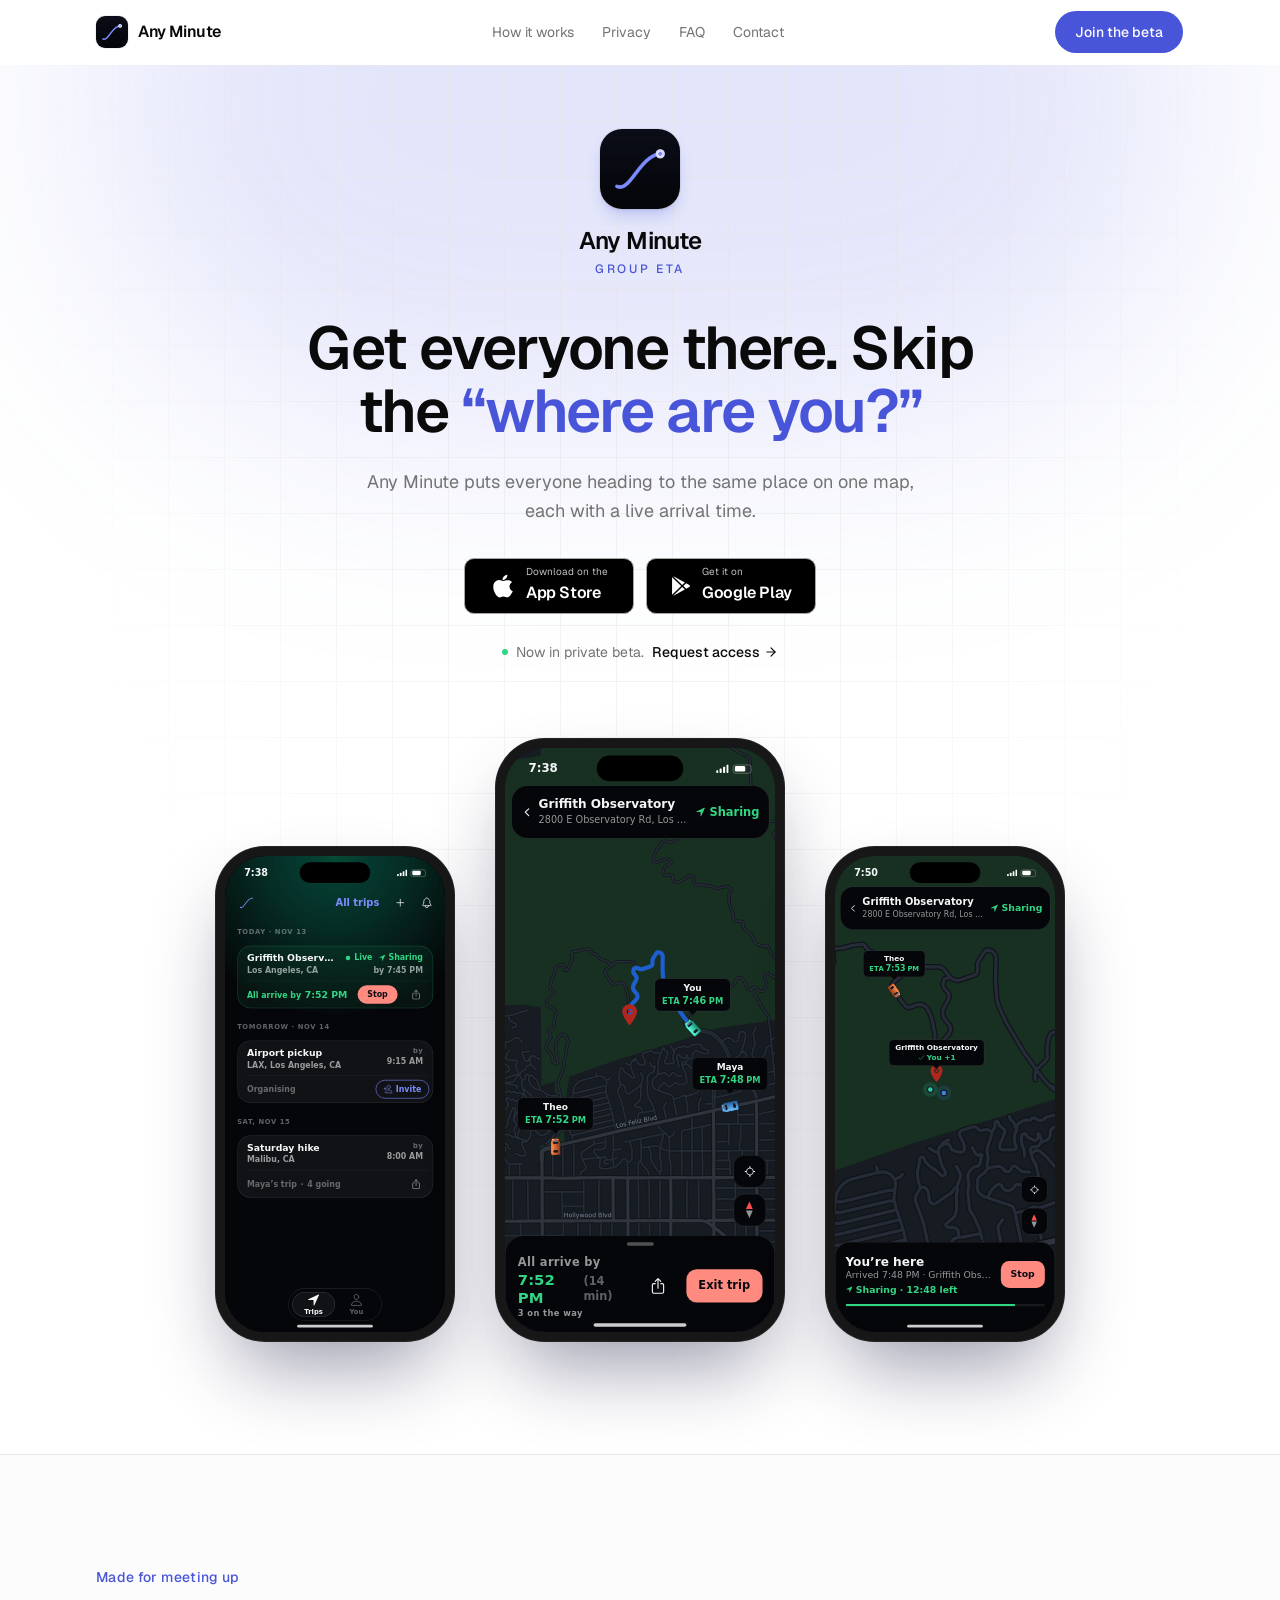
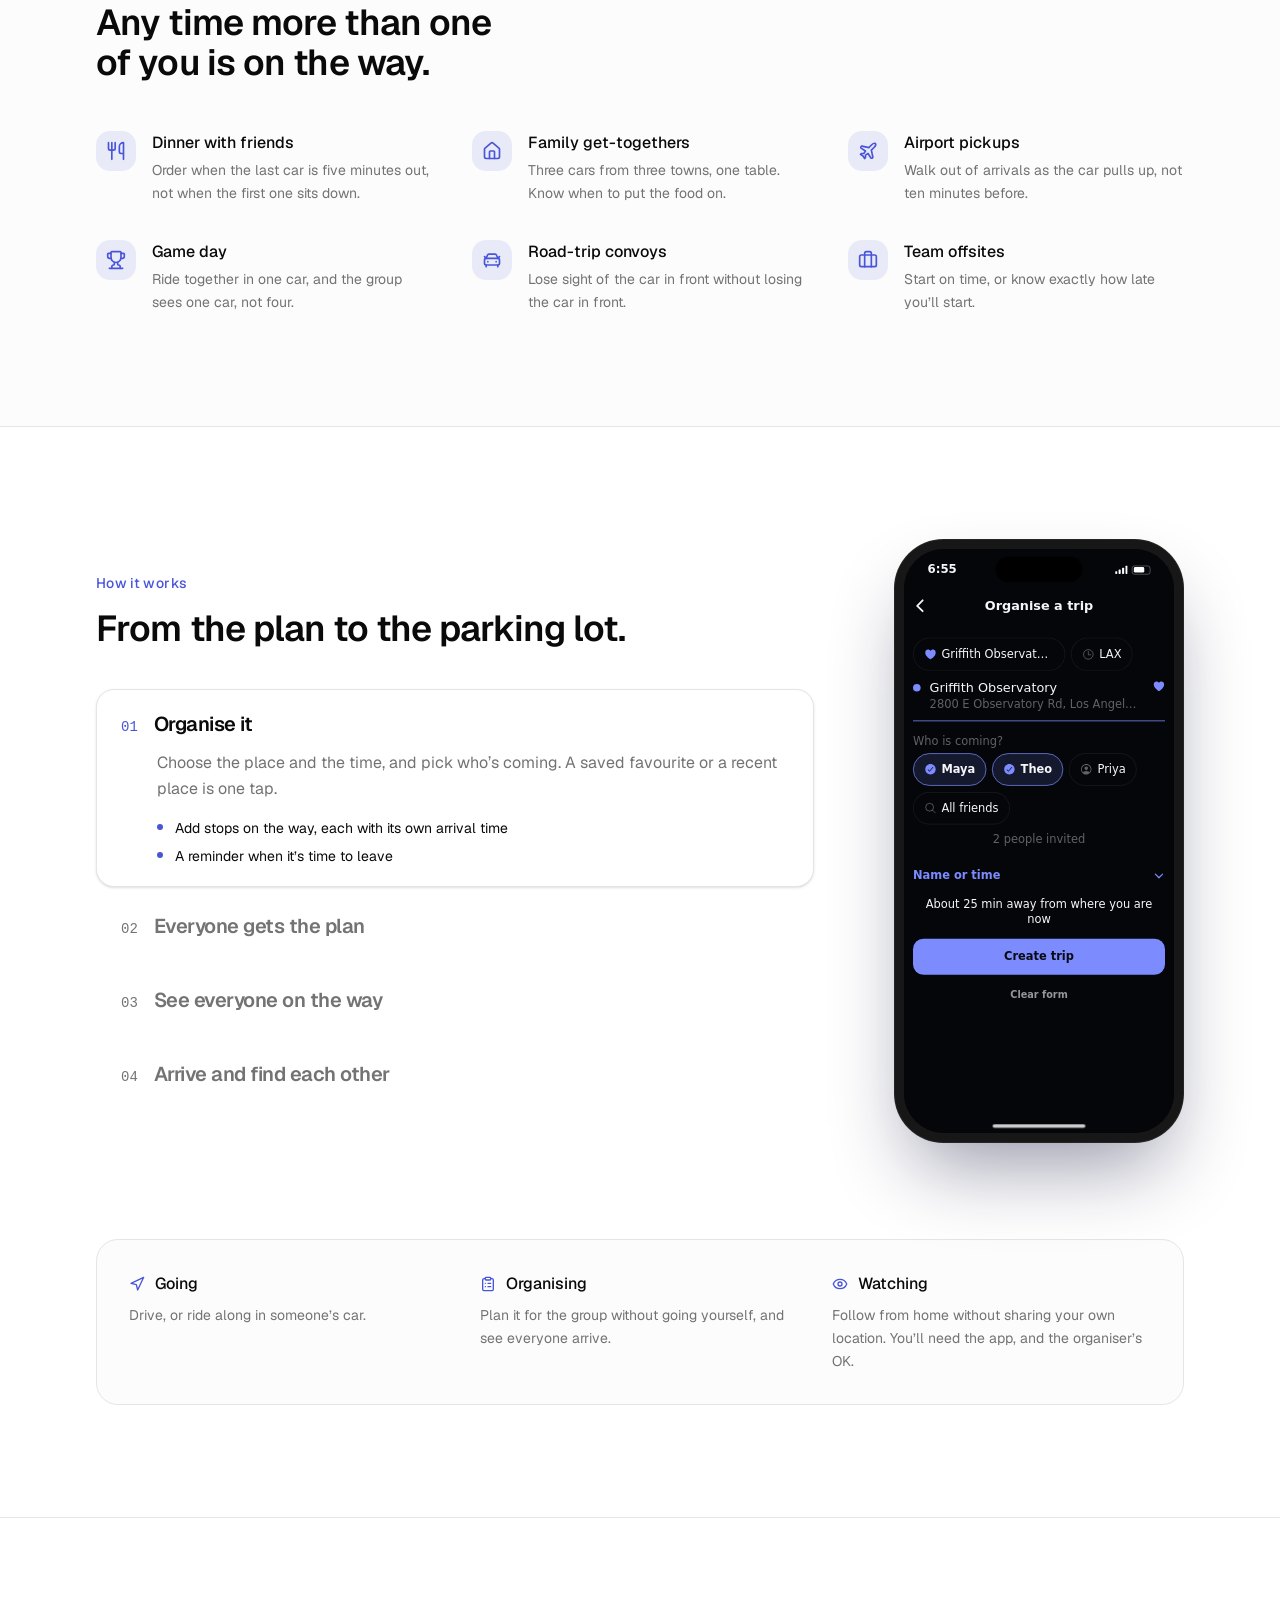
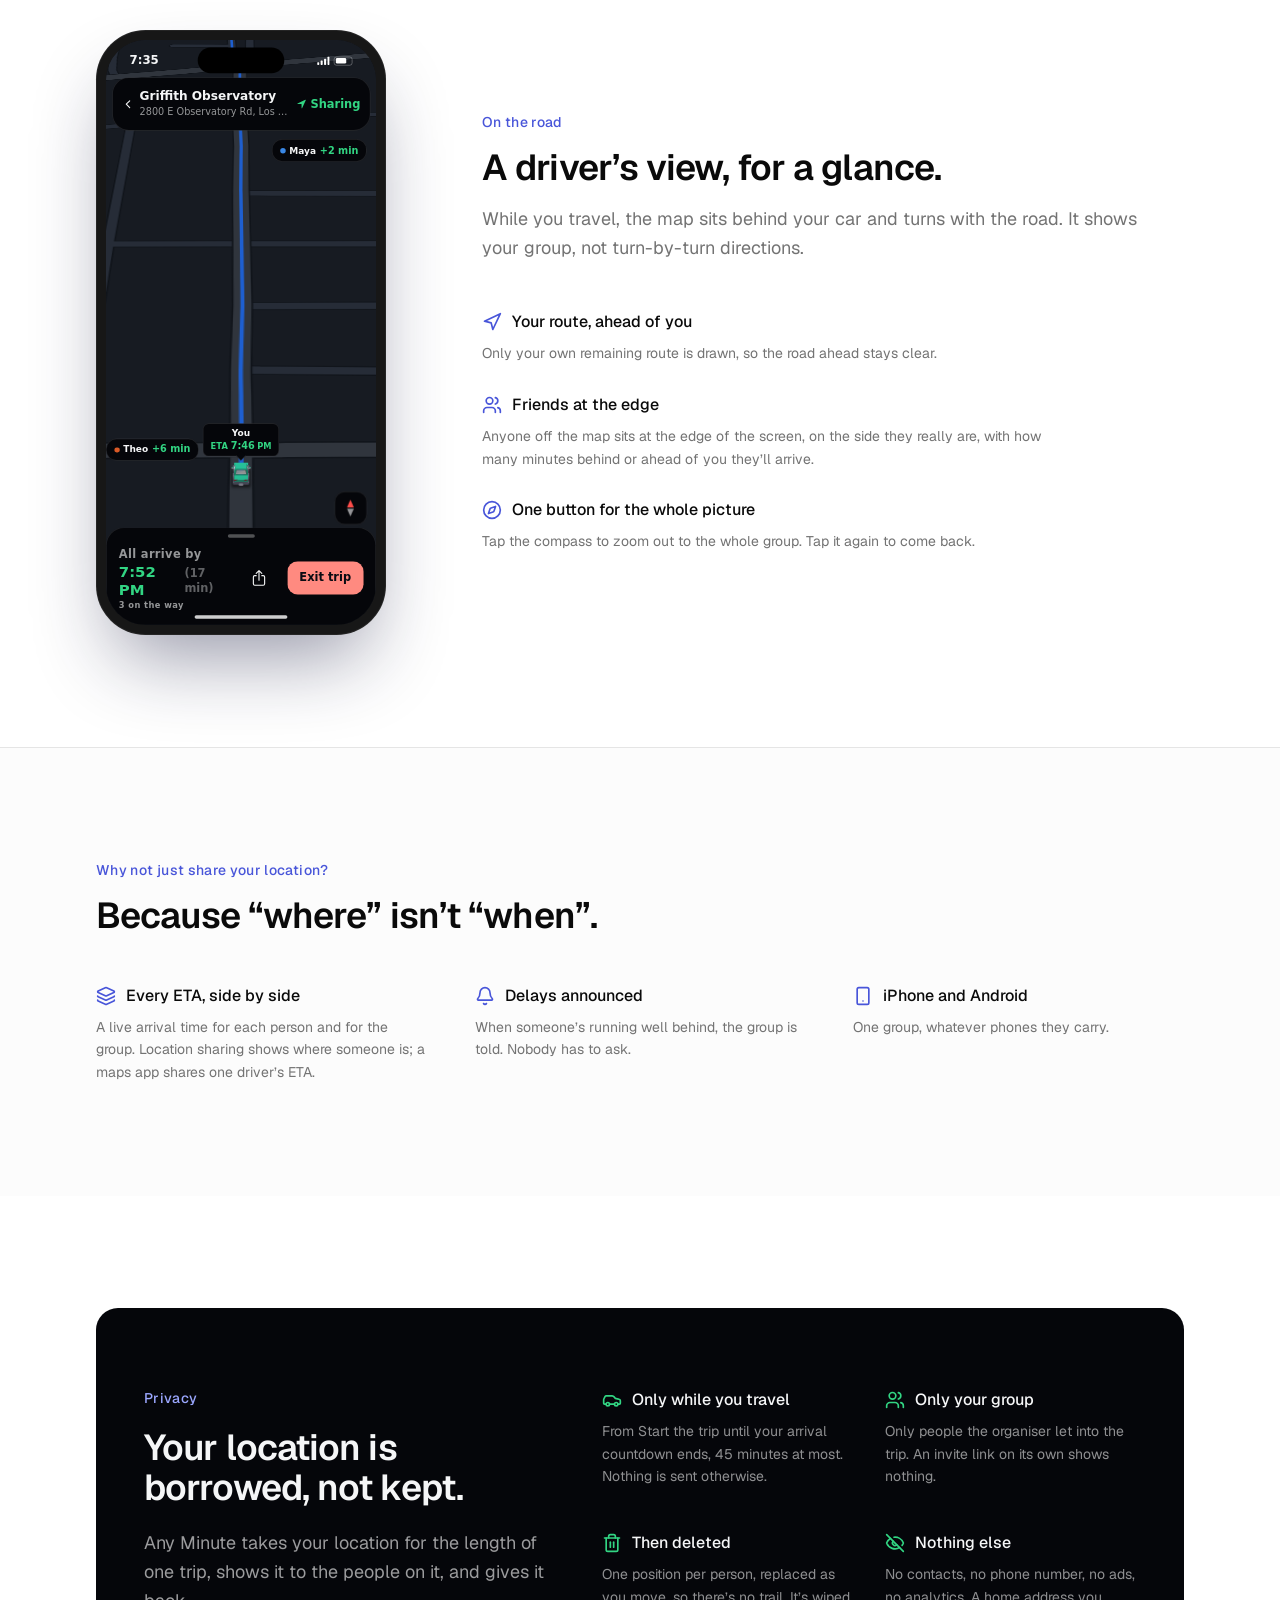
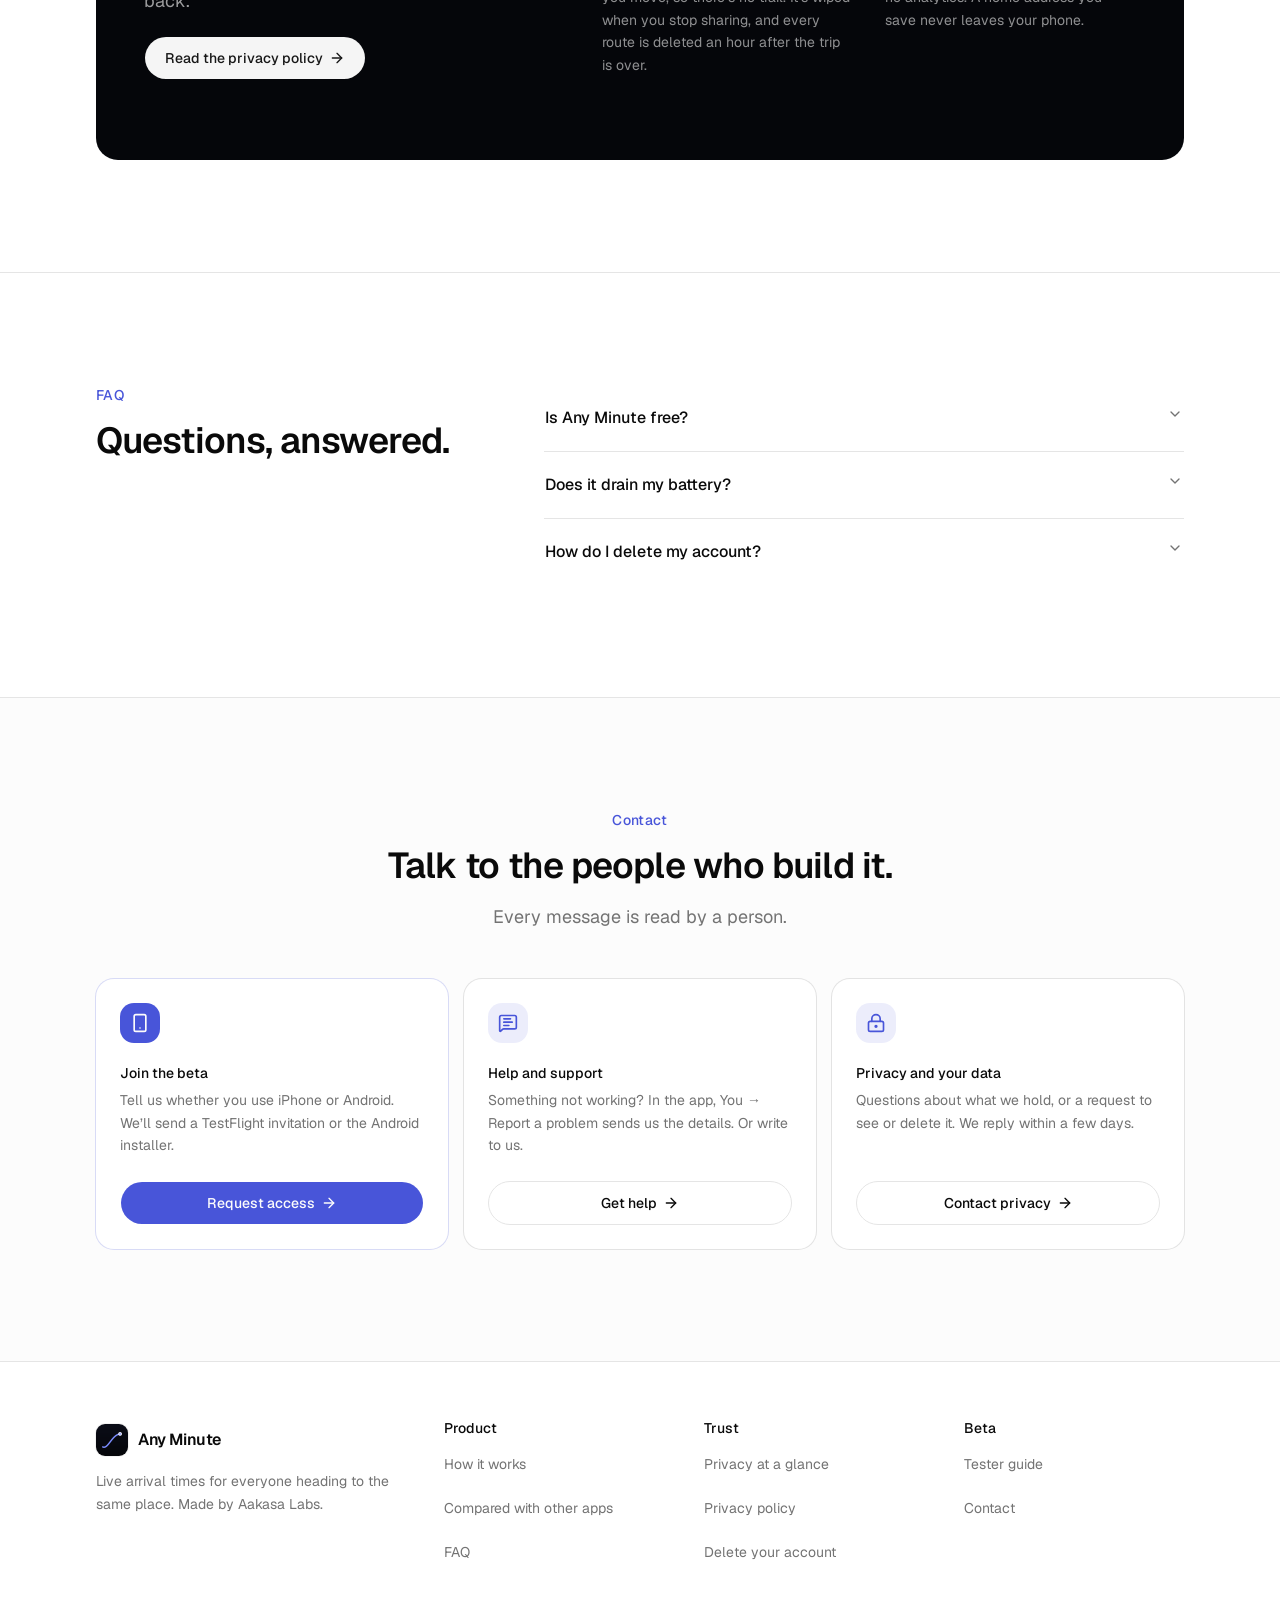
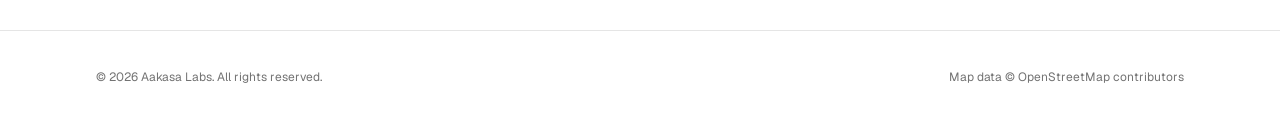
==== commit 14bc4e8a: "Any Minute: the site (anyminute be7f910)" ====
--- a/index.html
+++ b/index.html
@@ -29,10 +29,10 @@
         set(); m.addEventListener('change', set);
       })();
     </script>
-    <script type="module" crossorigin src="/assets/entry-client-C3EuwxS0.js"></script>
+    <script type="module" crossorigin src="/assets/entry-client-Bjkije4d.js"></script>
     <link rel="stylesheet" crossorigin href="/assets/entry-client-DHRu9MT8.css">
   </head>
   <body data-page="home">
-    <div id="root"><link rel="preload" as="image" href="/img/icon.png"/><link rel="preload" as="image" href="/img/splash-icon.png"/><link rel="preload" as="image" href="/img/griffith-map.svg"/><link rel="preload" as="image" href="/img/car-2.png"/><link rel="preload" as="image" href="/img/car-0.png"/><link rel="preload" as="image" href="/img/car-1.png"/><link rel="preload" as="image" href="/img/griffith-drive.svg"/><link rel="preload" as="image" href="/img/car3d-over.png"/><div class="flex min-h-svh flex-col"><header class="sticky top-0 z-50 transition-colors duration-300 border-b border-transparent"><div class="mx-auto w-full max-w-6xl px-5 sm:px-6 lg:px-8 flex h-16 items-center justify-between"><a href="/" class="flex min-h-11 items-center gap-2.5 font-semibold tracking-tight"><img src="/img/icon.png" alt="" class="size-8 rounded-[9px] ring-1 ring-black/5 dark:ring-white/10"/><span>Any Minute</span></a><nav class="hidden items-center gap-1 md:flex"><a href="/#how" class="group flex h-11 items-center text-sm transition-colors hover:text-foreground text-muted-foreground"><span class="rounded-full px-3 py-1.5">How it works</span></a><a href="/#privacy" class="group flex h-11 items-center text-sm transition-colors hover:text-foreground text-muted-foreground"><span class="rounded-full px-3 py-1.5">Privacy</span></a><a href="/#faq" class="group flex h-11 items-center text-sm transition-colors hover:text-foreground text-muted-foreground"><span class="rounded-full px-3 py-1.5">FAQ</span></a><a href="/#contact" class="group flex h-11 items-center text-sm transition-colors hover:text-foreground text-muted-foreground"><span class="rounded-full px-3 py-1.5">Contact</span></a></nav><div class="flex items-center gap-2"><a href="/#contact" data-slot="button" data-variant="default" data-size="default" class="group/button shrink-0 items-center justify-center border border-transparent bg-clip-padding text-sm font-medium whitespace-nowrap transition-all outline-none select-none focus-visible:border-ring focus-visible:ring-3 focus-visible:ring-ring/50 active:not-aria-[haspopup]:translate-y-px disabled:pointer-events-none disabled:opacity-50 aria-invalid:border-destructive aria-invalid:ring-3 aria-invalid:ring-destructive/20 dark:aria-invalid:border-destructive/50 dark:aria-invalid:ring-destructive/40 [&amp;_svg]:pointer-events-none [&amp;_svg]:shrink-0 [&amp;_svg:not([class*=&#x27;size-&#x27;])]:size-4 bg-primary text-primary-foreground hover:bg-primary/80 gap-1.5 has-data-[icon=inline-end]:pr-2 has-data-[icon=inline-start]:pl-2 hidden h-11 rounded-full px-5 sm:inline-flex">Join the beta</a><button data-slot="button" data-variant="ghost" data-size="icon" class="group/button inline-flex shrink-0 items-center justify-center rounded-lg border border-transparent bg-clip-padding text-sm font-medium whitespace-nowrap transition-all outline-none select-none focus-visible:border-ring focus-visible:ring-3 focus-visible:ring-ring/50 active:not-aria-[haspopup]:translate-y-px disabled:pointer-events-none disabled:opacity-50 aria-invalid:border-destructive aria-invalid:ring-3 aria-invalid:ring-destructive/20 dark:aria-invalid:border-destructive/50 dark:aria-invalid:ring-destructive/40 [&amp;_svg]:pointer-events-none [&amp;_svg]:shrink-0 hover:bg-muted hover:text-foreground aria-expanded:bg-muted aria-expanded:text-foreground dark:hover:bg-muted/50 -mr-2.5 size-11 md:hidden [&amp;_svg:not([class*=&#x27;size-&#x27;])]:size-5" aria-label="Open menu" aria-expanded="false"><svg xmlns="http://www.w3.org/2000/svg" width="24" height="24" viewBox="0 0 24 24" fill="none" stroke="currentColor" stroke-width="2" stroke-linecap="round" stroke-linejoin="round" class="lucide lucide-menu" aria-hidden="true"><path d="M4 5h16"></path><path d="M4 12h16"></path><path d="M4 19h16"></path></svg></button></div></div></header><main class="flex-1"><section class="relative overflow-hidden"><div class="pointer-events-none absolute inset-0 -z-10"><div class="absolute top-[-20%] left-1/2 h-[640px] w-[1100px] -translate-x-1/2 rounded-full bg-brand/15 blur-[120px]"></div><div class="absolute inset-0 bg-[linear-gradient(to_right,var(--border)_1px,transparent_1px),linear-gradient(to_bottom,var(--border)_1px,transparent_1px)] bg-[size:56px_56px] [mask-image:radial-gradient(ellipse_at_top,black_30%,transparent_70%)] opacity-50"></div></div><div class="mx-auto w-full max-w-6xl px-10 sm:px-6 lg:px-8 flex flex-col items-center pt-10 pb-16 text-center sm:pt-14 sm:pb-20 lg:pt-16 lg:pb-28"><img src="/img/icon.png" alt="" class="size-16 rounded-[18px] shadow-lg ring-1 shadow-brand/20 ring-black/5 sm:size-20 sm:rounded-[22px] dark:ring-white/10"/><p class="mt-4 text-xl font-semibold tracking-tight sm:text-2xl">Any Minute</p><p class="mt-1 text-xs font-medium tracking-[0.22em] text-brand uppercase">Group ETA</p><h1 class="mt-8 max-w-3xl text-[2.5rem] leading-[1.08] font-semibold tracking-tight text-balance sm:mt-10 sm:text-6xl sm:leading-[1.05]">Get everyone there. Skip the <span class="text-brand">“where are you?”</span></h1><p class="mt-5 max-w-xl text-base leading-relaxed text-pretty text-muted-foreground sm:mt-6 sm:text-lg">Any Minute puts everyone heading to the same place on one map, each with a live arrival time.</p><div id="get" class="grid w-full scroll-mt-28 gap-3 max-w-[22rem] grid-cols-2 mt-8 max-[374px]:-mx-5 max-[374px]:w-[calc(100%+2.5rem)]"><a href="/#contact" class="flex h-14 items-center justify-center gap-2 rounded-lg border border-[#a6a6a6] bg-black px-2 text-white transition-opacity hover:opacity-85 sm:gap-2.5"><span aria-hidden="true" class="inline-block shrink-0 [&amp;&gt;svg]:block [&amp;&gt;svg]:h-full [&amp;&gt;svg]:w-full [&amp;&gt;svg]:fill-current" style="width:26px;height:26px;color:currentColor"><svg xmlns="http://www.w3.org/2000/svg" viewBox="0 0 512 512" class="ionicon"><path d="M349.13 136.86c-40.32 0-57.36 19.24-85.44 19.24-28.79 0-50.75-19.1-85.69-19.1-34.2 0-70.67 20.88-93.83 56.45-32.52 50.16-27 144.63 25.67 225.11 18.84 28.81 44 61.12 77 61.47h.6c28.68 0 37.2-18.78 76.67-19h.6c38.88 0 46.68 18.89 75.24 18.89h.6c33-.35 59.51-36.15 78.35-64.85 13.56-20.64 18.6-31 29-54.35-76.19-28.92-88.43-136.93-13.08-178.34-23-28.8-55.32-45.48-85.79-45.48Z"/><path d="M340.25 32c-24 1.63-52 16.91-68.4 36.86-14.88 18.08-27.12 44.9-22.32 70.91h1.92c25.56 0 51.72-15.39 67-35.11 14.72-18.77 25.88-45.37 21.8-72.66"/></svg></span><span class="text-left leading-none"><span class="block text-[0.625rem] whitespace-nowrap opacity-75">Download on the</span><span class="mt-1 block text-base font-semibold tracking-tight whitespace-nowrap">App Store</span></span></a><a href="/#contact" class="flex h-14 items-center justify-center gap-2 rounded-lg border border-[#a6a6a6] bg-black px-2 text-white transition-opacity hover:opacity-85 sm:gap-2.5"><span aria-hidden="true" class="inline-block shrink-0 [&amp;&gt;svg]:block [&amp;&gt;svg]:h-full [&amp;&gt;svg]:w-full [&amp;&gt;svg]:fill-current" style="width:22px;height:22px;color:currentColor"><svg xmlns="http://www.w3.org/2000/svg" viewBox="0 0 512 512" class="ionicon"><path d="M48 59.49v393a4.33 4.33 0 0 0 7.37 3.07L260 256 55.37 56.42A4.33 4.33 0 0 0 48 59.49M345.8 174 89.22 32.64l-.16-.09c-4.42-2.4-8.62 3.58-5 7.06l201.13 192.32ZM84.08 472.39c-3.64 3.48.56 9.46 5 7.06l.16-.09L345.8 338l-60.61-57.95ZM449.38 231l-71.65-39.46L310.36 256l67.37 64.43L449.38 281c19.49-10.77 19.49-39.23 0-50"/></svg></span><span class="text-left leading-none"><span class="block text-[0.625rem] whitespace-nowrap opacity-75">Get it on</span><span class="mt-1 block text-base font-semibold tracking-tight whitespace-nowrap">Google Play</span></span></a></div><p class="mt-4 flex min-h-11 flex-wrap items-center justify-center gap-x-2 text-sm text-muted-foreground"><span class="flex items-center gap-2"><span class="size-1.5 rounded-full bg-arrived"></span>Now in private beta.</span><a href="#contact" class="inline-flex min-h-11 items-center gap-1 font-medium text-foreground underline-offset-4 hover:underline">Request access <svg xmlns="http://www.w3.org/2000/svg" width="24" height="24" viewBox="0 0 24 24" fill="none" stroke="currentColor" stroke-width="2" stroke-linecap="round" stroke-linejoin="round" class="lucide lucide-arrow-right size-3.5" aria-hidden="true"><path d="M5 12h14"></path><path d="m12 5 7 7-7 7"></path></svg></a></p><div class="mt-12 flex items-end justify-center gap-10 sm:mt-16"><div data-phone="true" class="relative w-[calc(var(--pw)*1px)] shrink-0 rounded-[3.1rem] max-[374px]:[--pw:260] bg-neutral-900 p-[10px] shadow-[0_40px_80px_-20px_rgba(20,22,60,0.45),0_0_0_1px_rgba(255,255,255,0.06)_inset] dark:bg-neutral-800 hidden [--pw:240] lg:block"><div class="relative w-full overflow-hidden rounded-[2.5rem]" style="aspect-ratio:390/844;background:#05060a"><div class="absolute inset-0"><div class="absolute top-0 left-0 origin-top-left text-left" style="width:390px;height:844px;transform:scale(calc((var(--pw) - 20) / 390));font-family:-apple-system, BlinkMacSystemFont, &quot;SF Pro Text&quot;, system-ui, sans-serif;-webkit-font-smoothing:antialiased;color:#f5f6f7"><div class="absolute inset-0" style="background:#05060a"><div class="absolute rounded-full" style="width:560px;height:560px;left:-85px;top:-280px;background:rgba(50,213,131,0.0127)"></div><div class="absolute rounded-full" style="width:533.1700754130943px;height:533.1700754130943px;left:-71.58503770654715px;top:-266.58503770654715px;background:rgba(50,213,131,0.0127)"></div><div class="absolute rounded-full" style="width:506.68576640904985px;height:506.68576640904985px;left:-58.342883204524924px;top:-253.34288320452492px;background:rgba(50,213,131,0.0127)"></div><div class="absolute rounded-full" style="width:480.5556596126546px;height:480.5556596126546px;left:-45.277829806327304px;top:-240.2778298063273px;background:rgba(50,213,131,0.0127)"></div><div class="absolute rounded-full" style="width:454.78890487365817px;height:454.78890487365817px;left:-32.394452436829084px;top:-227.39445243682908px;background:rgba(50,213,131,0.0127)"></div><div class="absolute rounded-full" style="width:429.39527707784885px;height:429.39527707784885px;left:-19.697638538924423px;top:-214.69763853892442px;background:rgba(50,213,131,0.0127)"></div><div class="absolute rounded-full" style="width:404.38524770858857px;height:404.38524770858857px;left:-7.192623854294283px;top:-202.19262385429428px;background:rgba(50,213,131,0.0127)"></div><div class="absolute rounded-full" style="width:379.7700682076263px;height:379.7700682076263px;left:5.114965896186845px;top:-189.88503410381315px;background:rgba(50,213,131,0.0127)"></div><div class="absolute rounded-full" style="width:355.5618677321036px;height:355.5618677321036px;left:17.21906613394819px;top:-177.7809338660518px;background:rgba(50,213,131,0.0127)"></div><div class="absolute rounded-full" style="width:331.7737686339877px;height:331.7737686339877px;left:29.113115683006157px;top:-165.88688431699384px;background:rgba(50,213,131,0.0127)"></div><div class="absolute rounded-full" style="width:308.42002397132285px;height:308.42002397132285px;left:40.789988014338576px;top:-154.21001198566142px;background:rgba(50,213,131,0.0127)"></div><div class="absolute rounded-full" style="width:285.5161827049643px;height:285.5161827049643px;left:52.241908647517846px;top:-142.75809135248215px;background:rgba(50,213,131,0.0127)"></div><div class="absolute rounded-full" style="width:263.07929010147234px;height:263.07929010147234px;left:63.46035494926383px;top:-131.53964505073617px;background:rgba(50,213,131,0.0127)"></div><div class="absolute rounded-full" style="width:241.12813350116426px;height:241.12813350116426px;left:74.43593324941787px;top:-120.56406675058213px;background:rgba(50,213,131,0.0127)"></div><div class="absolute rounded-full" style="width:219.6835474110902px;height:219.6835474110902px;left:85.1582262944549px;top:-109.8417737055451px;background:rgba(50,213,131,0.0127)"></div><div class="absolute rounded-full" style="width:198.76879747758406px;height:198.76879747758406px;left:95.61560126120797px;top:-99.38439873879203px;background:rgba(50,213,131,0.0127)"></div><div class="absolute rounded-full" style="width:178.41007133187514px;height:178.41007133187514px;left:105.79496433406243px;top:-89.20503566593757px;background:rgba(50,213,131,0.0127)"></div><div class="absolute rounded-full" style="width:158.63711738809855px;height:158.63711738809855px;left:115.68144130595073px;top:-79.31855869404927px;background:rgba(50,213,131,0.0127)"></div><div class="absolute rounded-full" style="width:139.48409362053815px;height:139.48409362053815px;left:125.25795318973093px;top:-69.74204681026907px;background:rgba(50,213,131,0.0127)"></div><div class="absolute rounded-full" style="width:120.99072314041729px;height:120.99072314041729px;left:134.50463842979136px;top:-60.495361570208644px;background:rgba(50,213,131,0.0127)"></div><div class="absolute rounded-full" style="width:103.20391374979063px;height:103.20391374979063px;left:143.3980431251047px;top:-51.601956874895315px;background:rgba(50,213,131,0.0127)"></div><div class="absolute rounded-full" style="width:86.18010893414413px;height:86.18010893414413px;left:151.90994553292794px;top:-43.090054467072065px;background:rgba(50,213,131,0.0127)"></div><div class="absolute rounded-full" style="width:69.98885243580709px;height:69.98885243580709px;left:160.00557378209646px;top:-34.994426217903545px;background:rgba(50,213,131,0.0127)"></div><div class="absolute rounded-full" style="width:54.71850088210794px;height:54.71850088210794px;left:167.64074955894603px;top:-27.35925044105397px;background:rgba(50,213,131,0.0127)"></div><div class="absolute rounded-full" style="width:40.48607478439679px;height:40.48607478439679px;left:174.7569626078016px;top:-20.243037392198396px;background:rgba(50,213,131,0.0127)"></div><div class="absolute rounded-full" style="width:27.45607032558824px;height:27.45607032558824px;left:181.27196483720587px;top:-13.72803516279412px;background:rgba(50,213,131,0.0127)"></div><div class="absolute rounded-full" style="width:15.882365231048155px;height:15.882365231048155px;left:187.05881738447593px;top:-7.9411826155240774px;background:rgba(50,213,131,0.0127)"></div><div class="absolute rounded-full" style="width:6.230525598634318px;height:6.230525598634318px;left:191.88473720068285px;top:-3.115262799317159px;background:rgba(50,213,131,0.0127)"></div><div class="absolute inset-x-0 flex items-center justify-between" style="top:54px;height:56.5px;padding-left:21.5px;padding-right:8.5px"><img src="/img/splash-icon.png" alt="" style="width:32.5px;height:32.5px"/><div class="flex items-center"><span style="font-size:17.5px;line-height:23px;font-weight:600;letter-spacing:0;color:#7c8cff;padding:0 13px 0 4.5px">All trips</span><span class="flex items-center justify-center" style="width:47.5px;height:47.5px"><span aria-hidden="true" class="inline-block shrink-0 [&amp;&gt;svg]:block [&amp;&gt;svg]:h-full [&amp;&gt;svg]:w-full [&amp;&gt;svg]:fill-current" style="width:21.5px;height:21.5px;color:#f5f6f7"><svg xmlns="http://www.w3.org/2000/svg" viewBox="0 0 512 512" class="ionicon"><path d="M256 112v288M400 256H112" fill="none" stroke="currentColor" stroke-linecap="round" stroke-linejoin="round" stroke-width="32px"/></svg></span></span><span class="relative flex items-center justify-center" style="width:47.5px;height:47.5px"><span aria-hidden="true" class="inline-block shrink-0 [&amp;&gt;svg]:block [&amp;&gt;svg]:h-full [&amp;&gt;svg]:w-full [&amp;&gt;svg]:fill-current" style="width:21.5px;height:21.5px;color:#f5f6f7"><svg xmlns="http://www.w3.org/2000/svg" viewBox="0 0 512 512" class="ionicon"><path d="M427.68 351.43C402 320 383.87 304 383.87 217.35 383.87 138 343.35 109.73 310 96c-4.43-1.82-8.6-6-9.95-10.55C294.2 65.54 277.8 48 256 48s-38.21 17.55-44 37.47c-1.35 4.6-5.52 8.71-9.95 10.53-33.39 13.75-73.87 41.92-73.87 121.35C128.13 304 110 320 84.32 351.43 73.68 364.45 83 384 101.61 384h308.88c18.51 0 27.77-19.61 17.19-32.57M320 384v16a64 64 0 0 1-128 0v-16" fill="none" stroke="currentColor" stroke-linecap="round" stroke-linejoin="round" stroke-width="32px"/></svg></span></span></div></div><div class="absolute inset-x-0" style="top:128px;padding:0 21.5px;display:grid;grid-template-columns:minmax(0, 1fr);gap:8.5px"><div style="font-size:12px;line-height:14px;font-weight:700;letter-spacing:1.1px;color:rgba(245,246,247,0.38);text-transform:uppercase;margin-top:0;margin-bottom:8.5px">Today · Nov 13</div><div style="background:rgba(50,213,131,0.07);border:1px solid rgba(50,213,131,0.28);border-radius:24px;padding:11px 16.5px 0"><div class="flex items-start" style="gap:13px"><div class="min-w-0 flex-1"><div class="truncate" style="font-size:16.5px;line-height:21.5px;font-weight:600;letter-spacing:0;color:#f5f6f7">Griffith Observatory</div><div style="font-size:14px;line-height:19.5px;font-weight:600;letter-spacing:0;color:rgba(245,246,247,0.60)">Los Angeles, CA</div></div><div class="flex flex-col items-end" style="gap:2px"><div class="flex items-center" style="gap:11px"><span class="flex items-center" style="gap:6.5px"><span class="rounded-full" style="width:8.5px;height:8.5px;background:#32d583"></span><span style="font-size:14px;line-height:19.5px;font-weight:700;letter-spacing:0;color:#32d583">Live</span></span><span class="flex items-center" style="gap:4.5px"><span aria-hidden="true" class="inline-block shrink-0 [&amp;&gt;svg]:block [&amp;&gt;svg]:h-full [&amp;&gt;svg]:w-full [&amp;&gt;svg]:fill-current" style="width:13px;height:13px;color:#32d583"><svg xmlns="http://www.w3.org/2000/svg" viewBox="0 0 512 512" class="ionicon"><path d="M272 464a16 16 0 0 1-16-16.42V264.13a8 8 0 0 0-8-8H64.41a16.31 16.31 0 0 1-15.49-10.65 16 16 0 0 1 8.41-19.87l384-176.15a16 16 0 0 1 21.22 21.19l-176 384A16 16 0 0 1 272 464"/></svg></span><span style="font-size:14px;line-height:19.5px;font-weight:700;letter-spacing:0;color:#32d583">Sharing</span></span></div><span style="font-size:14px;line-height:19.5px;font-weight:600;letter-spacing:0;color:rgba(245,246,247,0.60);font-variant-numeric:tabular-nums">by <!-- -->7:45 PM</span></div></div><div class="flex items-center" style="gap:8.5px;margin-top:8.5px;margin-right:-11px;border-top:1px solid rgba(255,255,255,0.06)"><div class="flex min-w-0 flex-1 items-baseline" style="gap:6.5px"><span style="font-size:14px;line-height:19.5px;font-weight:700;letter-spacing:0;color:#32d583">All arrive by</span><span style="font-size:16.5px;line-height:21.5px;font-weight:700;letter-spacing:0;color:#32d583;font-variant-numeric:tabular-nums">7:52 PM</span></div><span class="flex items-center justify-center" style="height:47.5px"><span class="inline-flex items-center" style="height:32.5px;padding:0 17.5px;gap:5.5px;border-radius:30.5px;background:#ff8a80;border:0;font-size:14px;line-height:19.5px;font-weight:700;letter-spacing:0;color:#0a0b12">Stop</span></span><span class="flex items-center justify-center" style="width:47.5px;height:47.5px"><span aria-hidden="true" class="inline-block shrink-0 [&amp;&gt;svg]:block [&amp;&gt;svg]:h-full [&amp;&gt;svg]:w-full [&amp;&gt;svg]:fill-current" style="width:19.5px;height:19.5px;color:rgba(245,246,247,0.60)"><svg xmlns="http://www.w3.org/2000/svg" viewBox="0 0 512 512" class="ionicon"><path d="M336 192h40a40 40 0 0 1 40 40v192a40 40 0 0 1-40 40H136a40 40 0 0 1-40-40V232a40 40 0 0 1 40-40h40M336 128l-80-80-80 80M256 321V48" fill="none" stroke="currentColor" stroke-linecap="round" stroke-linejoin="round" stroke-width="32px"/></svg></span></span></div></div><div style="font-size:12px;line-height:14px;font-weight:700;letter-spacing:1.1px;color:rgba(245,246,247,0.38);text-transform:uppercase;margin-top:17.5px;margin-bottom:8.5px">Tomorrow · Nov 14</div><div style="background:rgba(255,255,255,0.05);border:1px solid rgba(255,255,255,0.11);border-radius:24px;padding:11px 16.5px 0"><div class="flex items-start" style="gap:13px"><div class="min-w-0 flex-1"><div class="truncate" style="font-size:16.5px;line-height:21.5px;font-weight:600;letter-spacing:0;color:#f5f6f7">Airport pickup</div><div style="font-size:14px;line-height:19.5px;font-weight:600;letter-spacing:0;color:rgba(245,246,247,0.60)">LAX, Los Angeles, CA</div></div><div class="flex flex-col items-end" style="gap:2px"><span style="font-size:12px;line-height:14px;font-weight:600;letter-spacing:0.6px;color:rgba(245,246,247,0.38)">by</span><span style="font-size:14px;line-height:19.5px;font-weight:600;letter-spacing:0;color:rgba(245,246,247,0.60);font-variant-numeric:tabular-nums">9:15 AM</span></div></div><div class="flex items-center" style="gap:8.5px;margin-top:8.5px;margin-right:-11px;border-top:1px solid rgba(255,255,255,0.06)"><div class="flex min-w-0 flex-1 items-baseline" style="gap:6.5px"><span style="font-size:14px;line-height:19.5px;font-weight:600;letter-spacing:0;color:rgba(245,246,247,0.38)">Organising</span></div><span class="flex items-center justify-center" style="height:47.5px"><span class="inline-flex items-center" style="height:32.5px;padding:0 13px;gap:5.5px;border-radius:30.5px;background:transparent;border:1px solid #7c8cff;font-size:14px;line-height:19.5px;font-weight:700;letter-spacing:0;color:#7c8cff"><span aria-hidden="true" class="inline-block shrink-0 [&amp;&gt;svg]:block [&amp;&gt;svg]:h-full [&amp;&gt;svg]:w-full [&amp;&gt;svg]:fill-current" style="width:16.5px;height:16.5px;color:#7c8cff"><svg xmlns="http://www.w3.org/2000/svg" viewBox="0 0 512 512" class="ionicon"><path d="M376 144c-3.92 52.87-44 96-88 96s-84.15-43.12-88-96c-4-55 35-96 88-96s92 42 88 96" fill="none" stroke="currentColor" stroke-linecap="round" stroke-linejoin="round" stroke-width="32px"/><path d="M288 304c-87 0-175.3 48-191.64 138.6-2 10.92 4.21 21.4 15.65 21.4H464c11.44 0 17.62-10.48 15.65-21.4C463.3 352 375 304 288 304Z" fill="none" stroke="currentColor" stroke-miterlimit="10" stroke-width="32px"/><path d="M88 176v112M144 232H32" fill="none" stroke="currentColor" stroke-linecap="round" stroke-linejoin="round" stroke-width="32px"/></svg></span>Invite</span></span></div></div><div style="font-size:12px;line-height:14px;font-weight:700;letter-spacing:1.1px;color:rgba(245,246,247,0.38);text-transform:uppercase;margin-top:17.5px;margin-bottom:8.5px">Sat, Nov 15</div><div style="background:rgba(255,255,255,0.05);border:1px solid rgba(255,255,255,0.11);border-radius:24px;padding:11px 16.5px 0"><div class="flex items-start" style="gap:13px"><div class="min-w-0 flex-1"><div class="truncate" style="font-size:16.5px;line-height:21.5px;font-weight:600;letter-spacing:0;color:#f5f6f7">Saturday hike</div><div style="font-size:14px;line-height:19.5px;font-weight:600;letter-spacing:0;color:rgba(245,246,247,0.60)">Malibu, CA</div></div><div class="flex flex-col items-end" style="gap:2px"><span style="font-size:12px;line-height:14px;font-weight:600;letter-spacing:0.6px;color:rgba(245,246,247,0.38)">by</span><span style="font-size:14px;line-height:19.5px;font-weight:600;letter-spacing:0;color:rgba(245,246,247,0.60);font-variant-numeric:tabular-nums">8:00 AM</span></div></div><div class="flex items-center" style="gap:8.5px;margin-top:8.5px;margin-right:-11px;border-top:1px solid rgba(255,255,255,0.06)"><div class="flex min-w-0 flex-1 items-baseline" style="gap:6.5px"><span style="font-size:14px;line-height:19.5px;font-weight:600;letter-spacing:0;color:rgba(245,246,247,0.38)">Maya’s trip</span><span style="font-size:14px;line-height:19.5px;font-weight:600;letter-spacing:0;color:rgba(245,246,247,0.38)">·</span><span style="font-size:14px;line-height:19.5px;font-weight:600;letter-spacing:0;color:rgba(245,246,247,0.38)">4 going</span></div><span class="flex items-center justify-center" style="width:47.5px;height:47.5px"><span aria-hidden="true" class="inline-block shrink-0 [&amp;&gt;svg]:block [&amp;&gt;svg]:h-full [&amp;&gt;svg]:w-full [&amp;&gt;svg]:fill-current" style="width:19.5px;height:19.5px;color:rgba(245,246,247,0.60)"><svg xmlns="http://www.w3.org/2000/svg" viewBox="0 0 512 512" class="ionicon"><path d="M336 192h40a40 40 0 0 1 40 40v192a40 40 0 0 1-40 40H136a40 40 0 0 1-40-40V232a40 40 0 0 1 40-40h40M336 128l-80-80-80 80M256 321V48" fill="none" stroke="currentColor" stroke-linecap="round" stroke-linejoin="round" stroke-width="32px"/></svg></span></span></div></div></div><div class="absolute inset-x-0 flex justify-center" style="bottom:20px"><div class="relative flex" style="padding:6px;border-radius:999px;background:#05060a;border:1px solid rgba(255,255,255,0.11)"><div class="absolute" style="left:6px;top:6px;width:76px;height:44px;border-radius:22px;background:rgba(255,255,255,0.05);border:1px solid rgba(255,255,255,0.17)"></div><div class="relative flex flex-col items-center justify-center" style="width:76px;height:44px"><span aria-hidden="true" class="inline-block shrink-0 [&amp;&gt;svg]:block [&amp;&gt;svg]:h-full [&amp;&gt;svg]:w-full [&amp;&gt;svg]:fill-current" style="width:24px;height:24px;color:#f5f6f7"><svg xmlns="http://www.w3.org/2000/svg" viewBox="0 0 512 512" class="ionicon"><path d="M272 464a16 16 0 0 1-16-16.42V264.13a8 8 0 0 0-8-8H64.41a16.31 16.31 0 0 1-15.49-10.65 16 16 0 0 1 8.41-19.87l384-176.15a16 16 0 0 1 21.22 21.19l-176 384A16 16 0 0 1 272 464"/></svg></span><span style="font-size:12px;line-height:16px;font-weight:700;margin-top:1px;color:#f5f6f7">Trips</span></div><div class="relative flex flex-col items-center justify-center" style="width:76px;height:44px"><span aria-hidden="true" class="inline-block shrink-0 [&amp;&gt;svg]:block [&amp;&gt;svg]:h-full [&amp;&gt;svg]:w-full [&amp;&gt;svg]:fill-current" style="width:24px;height:24px;color:rgba(245,246,247,0.38)"><svg xmlns="http://www.w3.org/2000/svg" viewBox="0 0 512 512" class="ionicon"><path d="M344 144c-3.92 52.87-44 96-88 96s-84.15-43.12-88-96c-4-55 35-96 88-96s92 42 88 96" fill="none" stroke="currentColor" stroke-linecap="round" stroke-linejoin="round" stroke-width="32px"/><path d="M256 304c-87 0-175.3 48-191.64 138.6C62.39 453.52 68.57 464 80 464h352c11.44 0 17.62-10.48 15.65-21.4C431.3 352 343 304 256 304Z" fill="none" stroke="currentColor" stroke-miterlimit="10" stroke-width="32px"/></svg></span><span style="font-size:12px;line-height:16px;font-weight:700;margin-top:1px;color:rgba(245,246,247,0.38)">You</span></div></div></div><div class="absolute inset-x-0 top-0 flex h-[54px] items-center justify-between px-[34px] pt-[6px] text-[17px] font-semibold"><span style="font-variant-numeric:tabular-nums">7:38</span><span class="flex items-center gap-[6px]"><svg width="18" height="12" viewBox="0 0 18 12" fill="white"><rect x="0" y="8" width="3" height="4" rx="1"></rect><rect x="5" y="5.5" width="3" height="6.5" rx="1"></rect><rect x="10" y="3" width="3" height="9" rx="1"></rect><rect x="15" y="0" width="3" height="12" rx="1"></rect></svg><span class="relative h-[13px] w-[27px] rounded-[4px] border border-white/40 p-[1.5px]"><span class="block h-full w-[72%] rounded-[2px] bg-white"></span></span></span></div></div><div class="absolute top-[11px] left-1/2 h-[37px] w-[125px] -translate-x-1/2 rounded-full bg-black"></div><div class="absolute bottom-[8px] left-1/2 h-[5px] w-[134px] -translate-x-1/2 rounded-full bg-white/80"></div></div></div></div></div><div data-phone="true" class="relative w-[calc(var(--pw)*1px)] shrink-0 rounded-[3.1rem] [--pw:290] max-[374px]:[--pw:260] bg-neutral-900 p-[10px] shadow-[0_40px_80px_-20px_rgba(20,22,60,0.45),0_0_0_1px_rgba(255,255,255,0.06)_inset] dark:bg-neutral-800"><div class="relative w-full overflow-hidden rounded-[2.5rem]" style="aspect-ratio:390/844;background:#05060a"><div class="absolute inset-0"><div class="absolute top-0 left-0 origin-top-left text-left" style="width:390px;height:844px;transform:scale(calc((var(--pw) - 20) / 390));font-family:-apple-system, BlinkMacSystemFont, &quot;SF Pro Text&quot;, system-ui, sans-serif;-webkit-font-smoothing:antialiased;color:#f5f6f7"><img src="/img/griffith-map.svg" alt="" class="absolute inset-0 h-full w-full max-w-none" style="background:#171b22;transform:scale(1);transform-origin:180px 402px"/><svg viewBox="0 0 390 844" class="absolute inset-0 h-full w-full" aria-hidden="true"><path d="M270.8 403.8L268.9 402L266.2 399.1L260.5 391.5L258.5 388.8L257.2 386.9L255.4 384.2L250.7 377.9L237.1 355.1L232.6 346L230.1 339.9L229.3 337.5L228.9 335.4L228.6 333.6L227.6 321.7L227.6 318.7L227.8 306.9L227.9 303.9L227.9 301.3L227.7 300L227.2 298.6L226.5 297.5L225.2 296.3L223.2 295.3L221.7 295.1L219.6 295.3L218.3 297L214 303.6L213.1 305.9L213 307.4L213 310.6L212.8 312.9L212.2 314.2L209.8 315.6L199.3 319.1L198.1 319.5L196.6 319.5L194.9 319.2L192.4 318.2L191.4 317.4L189.5 317.4L186.5 318.4L185.5 320.9L185.3 323.9L186.2 325.8L188.7 328.7L189.9 330.6L190.1 332.8L189.4 335.4L187.1 339.6L186 341.4L185.4 343L185 345L185 346.4L185.2 347.9L185.7 349.6L187.5 351.9L188.2 352.9L189.9 354.6L190.7 355.8L191.4 358.1L191.3 359.5L190.6 361.6L189.8 362.9L186.9 366.3L184.7 368.4L183.2 370.1L182.2 371.8L181.5 373.7L181.3 377.7L181.4 379.3L181.9 382L181.9 383.4L181.6 384.6L180.4 385.5L179.9 385.5" fill="none" stroke="#1e5fd0" stroke-width="6" stroke-linecap="round" stroke-linejoin="round"></path></svg><div class="absolute" style="left:163px;top:368px"><span aria-hidden="true" class="inline-block shrink-0 [&amp;&gt;svg]:block [&amp;&gt;svg]:h-full [&amp;&gt;svg]:w-full [&amp;&gt;svg]:fill-current" style="width:34px;height:34px;color:#b3261e"><svg xmlns="http://www.w3.org/2000/svg" viewBox="0 0 512 512" class="ionicon"><circle cx="256" cy="192" r="32"/><path d="M256 32c-88.22 0-160 68.65-160 153 0 40.17 18.31 93.59 54.42 158.78 29 52.34 62.55 99.67 80 123.22a31.75 31.75 0 0 0 51.22 0c17.42-23.55 51-70.88 80-123.22C397.69 278.61 416 225.19 416 185c0-84.35-71.78-153-160-153m0 224a64 64 0 1 1 64-64 64.07 64.07 0 0 1-64 64"/></svg></span></div><img src="/img/car-2.png" alt="" class="absolute" style="left:256px;top:389px;width:30px;height:30px;rotate:318deg"/><div class="absolute" style="left:271px;top:404px;transform:translate(-50%, calc(-100% - 24px))"><div class="relative flex flex-col items-center" style="background:#05060a;border:1px solid rgba(255,255,255,0.11);border-radius:8.5px;padding:5.5px 10px"><div style="font-size:13px;line-height:16.5px;font-weight:700;letter-spacing:0;color:#f5f6f7;white-space:nowrap">You</div><div class="flex items-baseline" style="gap:3.5px;margin-top:1px"><span style="font-size:12px;line-height:15px;font-weight:700;color:#32d583;letter-spacing:0.3px">ETA</span><span style="font-size:14px;line-height:16.5px;font-weight:700;color:#32d583;font-variant-numeric:tabular-nums">7:46</span><span style="font-size:12px;line-height:15px;font-weight:700;color:#32d583">PM</span></div><div class="absolute left-1/2 size-[10px] -translate-x-1/2 rotate-45" style="bottom:-5px;background:#05060a;border-right:1px solid rgba(255,255,255,0.11);border-bottom:1px solid rgba(255,255,255,0.11)"></div></div></div><img src="/img/car-0.png" alt="" class="absolute" style="left:310px;top:503px;width:30px;height:30px;rotate:258deg"/><div class="absolute" style="left:325px;top:518px;transform:translate(-50%, calc(-100% - 24px))"><div class="relative flex flex-col items-center" style="background:#05060a;border:1px solid rgba(255,255,255,0.11);border-radius:8.5px;padding:5.5px 10px"><div style="font-size:13px;line-height:16.5px;font-weight:700;letter-spacing:0;color:#f5f6f7;white-space:nowrap">Maya</div><div class="flex items-baseline" style="gap:3.5px;margin-top:1px"><span style="font-size:12px;line-height:15px;font-weight:700;color:#32d583;letter-spacing:0.3px">ETA</span><span style="font-size:14px;line-height:16.5px;font-weight:700;color:#32d583;font-variant-numeric:tabular-nums">7:48</span><span style="font-size:12px;line-height:15px;font-weight:700;color:#32d583">PM</span></div><div class="absolute left-1/2 size-[10px] -translate-x-1/2 rotate-45" style="bottom:-5px;background:#05060a;border-right:1px solid rgba(255,255,255,0.11);border-bottom:1px solid rgba(255,255,255,0.11)"></div></div></div><img src="/img/car-1.png" alt="" class="absolute" style="left:58px;top:561px;width:30px;height:30px;rotate:358deg"/><div class="absolute" style="left:73px;top:576px;transform:translate(-50%, calc(-100% - 24px))"><div class="relative flex flex-col items-center" style="background:#05060a;border:1px solid rgba(255,255,255,0.11);border-radius:8.5px;padding:5.5px 10px"><div style="font-size:13px;line-height:16.5px;font-weight:700;letter-spacing:0;color:#f5f6f7;white-space:nowrap">Theo</div><div class="flex items-baseline" style="gap:3.5px;margin-top:1px"><span style="font-size:12px;line-height:15px;font-weight:700;color:#32d583;letter-spacing:0.3px">ETA</span><span style="font-size:14px;line-height:16.5px;font-weight:700;color:#32d583;font-variant-numeric:tabular-nums">7:52</span><span style="font-size:12px;line-height:15px;font-weight:700;color:#32d583">PM</span></div><div class="absolute left-1/2 size-[10px] -translate-x-1/2 rotate-45" style="bottom:-5px;background:#05060a;border-right:1px solid rgba(255,255,255,0.11);border-bottom:1px solid rgba(255,255,255,0.11)"></div></div></div><div class="absolute inset-x-0" style="top:54px;padding:0 8.5px"><div class="flex items-center" style="background:#05060a;border:1px solid rgba(255,255,255,0.11);border-radius:24px;padding:15px 13px;gap:8.5px"><span aria-hidden="true" class="inline-block shrink-0 [&amp;&gt;svg]:block [&amp;&gt;svg]:h-full [&amp;&gt;svg]:w-full [&amp;&gt;svg]:fill-current" style="width:17.5px;height:17.5px;color:#f5f6f7"><svg xmlns="http://www.w3.org/2000/svg" viewBox="0 0 512 512" class="ionicon"><path d="M328 112 184 256l144 144" fill="none" stroke="currentColor" stroke-linecap="round" stroke-linejoin="round" stroke-width="48px"/></svg></span><div class="min-w-0 flex-1" style="display:grid;gap:2px"><div class="truncate" style="font-size:17.5px;line-height:23px;font-weight:700;letter-spacing:0;color:#f5f6f7">Griffith Observatory</div><div class="truncate" style="font-size:14px;line-height:19.5px;font-weight:400;letter-spacing:0;color:rgba(245,246,247,0.60)">2800 E Observatory Rd, Los Angeles, CA 90027</div></div><div class="flex items-center" style="gap:5.5px"><span aria-hidden="true" class="inline-block shrink-0 [&amp;&gt;svg]:block [&amp;&gt;svg]:h-full [&amp;&gt;svg]:w-full [&amp;&gt;svg]:fill-current" style="width:15px;height:15px;color:#32d583"><svg xmlns="http://www.w3.org/2000/svg" viewBox="0 0 512 512" class="ionicon"><path d="M272 464a16 16 0 0 1-16-16.42V264.13a8 8 0 0 0-8-8H64.41a16.31 16.31 0 0 1-15.49-10.65 16 16 0 0 1 8.41-19.87l384-176.15a16 16 0 0 1 21.22 21.19l-176 384A16 16 0 0 1 272 464"/></svg></span><span style="font-size:16.5px;line-height:21.5px;font-weight:600;letter-spacing:0;color:#32d583">Sharing</span></div></div></div><div class="absolute flex flex-col" style="right:13px;bottom:153px;gap:8.5px"><div class="flex items-center justify-center" style="width:47.5px;height:47.5px;border-radius:15px;background:#05060a;border:1px solid rgba(255,255,255,0.11)"><span aria-hidden="true" class="inline-block shrink-0 [&amp;&gt;svg]:block [&amp;&gt;svg]:h-full [&amp;&gt;svg]:w-full [&amp;&gt;svg]:fill-current" style="width:17.5px;height:17.5px;color:#f5f6f7"><svg xmlns="http://www.w3.org/2000/svg" viewBox="0 0 512 512" class="ionicon"><path d="M256 96V56M256 456v-40" fill="none" stroke="currentColor" stroke-linecap="round" stroke-linejoin="round" stroke-width="48px"/><path d="M256 112a144 144 0 1 0 144 144 144 144 0 0 0-144-144Z" fill="none" stroke="currentColor" stroke-miterlimit="10" stroke-width="32px"/><path d="M416 256h40M56 256h40" fill="none" stroke="currentColor" stroke-linecap="round" stroke-linejoin="round" stroke-width="48px"/></svg></span></div><div class="flex items-center justify-center" style="width:47.5px;height:47.5px;border-radius:15px;background:#05060a;border:1px solid rgba(255,255,255,0.11)"><svg width="10" height="24" viewBox="0 0 10 24" aria-hidden="true" style="rotate:0deg"><path d="M5 0 L10 11 L0 11Z" fill="#ff4d4a"></path><path d="M0 13 L10 13 L5 24Z" fill="rgba(245,246,247,0.60)"></path></svg></div></div><div class="absolute inset-x-0 top-0 flex h-[54px] items-center justify-between px-[34px] pt-[6px] text-[17px] font-semibold"><span style="font-variant-numeric:tabular-nums">7:38</span><span class="flex items-center gap-[6px]"><svg width="18" height="12" viewBox="0 0 18 12" fill="white"><rect x="0" y="8" width="3" height="4" rx="1"></rect><rect x="5" y="5.5" width="3" height="6.5" rx="1"></rect><rect x="10" y="3" width="3" height="9" rx="1"></rect><rect x="15" y="0" width="3" height="12" rx="1"></rect></svg><span class="relative h-[13px] w-[27px] rounded-[4px] border border-white/40 p-[1.5px]"><span class="block h-full w-[72%] rounded-[2px] bg-white"></span></span></span></div><div class="absolute inset-x-0 bottom-0" style="height:140px;background:#05060a;border-top-left-radius:26px;border-top-right-radius:26px;border:1px solid rgba(255,255,255,0.11);border-bottom:0"><div class="mx-auto rounded-full" style="width:39px;height:5px;background:rgba(255,255,255,0.30);margin-top:8.5px;margin-bottom:11px"></div><div class="flex items-center" style="gap:13px;padding:0 17.5px"><div class="min-w-0 flex-1" style="display:grid;gap:2px"><div style="margin-top:2px;display:grid;gap:1px"><div style="font-size:16.5px;line-height:21.5px;font-weight:700;letter-spacing:0.5px;color:rgba(245,246,247,0.60)">All arrive by</div><div class="flex items-baseline" style="gap:6.5px"><span style="font-size:21.5px;line-height:27px;font-weight:700;letter-spacing:0;color:#32d583;font-variant-numeric:tabular-nums">7:52 PM</span><span style="font-size:16.5px;line-height:21.5px;font-weight:600;letter-spacing:0;color:rgba(245,246,247,0.38)">(<!-- -->14<!-- --> min)</span></div></div><div style="font-size:12px;line-height:14px;font-weight:600;letter-spacing:0.6px;color:rgba(245,246,247,0.60);white-space:pre">3 on the way</div></div><div class="flex items-center" style="width:47.5px;height:47.5px;justify-content:center;margin-right:4.5px"><span aria-hidden="true" class="inline-block shrink-0 [&amp;&gt;svg]:block [&amp;&gt;svg]:h-full [&amp;&gt;svg]:w-full [&amp;&gt;svg]:fill-current" style="width:26px;height:26px;color:#f5f6f7"><svg xmlns="http://www.w3.org/2000/svg" viewBox="0 0 512 512" class="ionicon"><path d="M336 192h40a40 40 0 0 1 40 40v192a40 40 0 0 1-40 40H136a40 40 0 0 1-40-40V232a40 40 0 0 1 40-40h40M336 128l-80-80-80 80M256 321V48" fill="none" stroke="currentColor" stroke-linecap="round" stroke-linejoin="round" stroke-width="32px"/></svg></span></div><span class="inline-flex items-center justify-center" style="min-height:47.5px;padding:0 17.5px;border-radius:15px;background:#ff8a80;font-size:16.5px;line-height:21.5px;font-weight:700;letter-spacing:0;color:#0a0b12">Exit trip</span></div></div><div class="absolute top-[11px] left-1/2 h-[37px] w-[125px] -translate-x-1/2 rounded-full bg-black"></div><div class="absolute bottom-[8px] left-1/2 h-[5px] w-[134px] -translate-x-1/2 rounded-full bg-white/80"></div></div></div></div></div><div data-phone="true" class="relative w-[calc(var(--pw)*1px)] shrink-0 rounded-[3.1rem] max-[374px]:[--pw:260] bg-neutral-900 p-[10px] shadow-[0_40px_80px_-20px_rgba(20,22,60,0.45),0_0_0_1px_rgba(255,255,255,0.06)_inset] dark:bg-neutral-800 hidden [--pw:240] lg:block"><div class="relative w-full overflow-hidden rounded-[2.5rem]" style="aspect-ratio:390/844;background:#05060a"><div class="absolute inset-0"><div class="absolute top-0 left-0 origin-top-left text-left" style="width:390px;height:844px;transform:scale(calc((var(--pw) - 20) / 390));font-family:-apple-system, BlinkMacSystemFont, &quot;SF Pro Text&quot;, system-ui, sans-serif;-webkit-font-smoothing:antialiased;color:#f5f6f7"><img src="/img/griffith-map.svg" alt="" class="absolute inset-0 h-full w-full max-w-none" style="background:#171b22;transform:scale(2.2);transform-origin:180px 402px"/><div class="absolute" style="left:163px;top:368px"><span aria-hidden="true" class="inline-block shrink-0 [&amp;&gt;svg]:block [&amp;&gt;svg]:h-full [&amp;&gt;svg]:w-full [&amp;&gt;svg]:fill-current" style="width:34px;height:34px;color:#b3261e"><svg xmlns="http://www.w3.org/2000/svg" viewBox="0 0 512 512" class="ionicon"><circle cx="256" cy="192" r="32"/><path d="M256 32c-88.22 0-160 68.65-160 153 0 40.17 18.31 93.59 54.42 158.78 29 52.34 62.55 99.67 80 123.22a31.75 31.75 0 0 0 51.22 0c17.42-23.55 51-70.88 80-123.22C397.69 278.61 416 225.19 416 185c0-84.35-71.78-153-160-153m0 224a64 64 0 1 1 64-64 64.07 64.07 0 0 1-64 64"/></svg></span></div><div class="absolute" style="left:156px;top:401px;width:26px;height:26px"><div class="absolute inset-0 rounded-full" style="background:#2ad0a4;opacity:0.16"></div><div class="absolute rounded-full" style="inset:7px;background:#2ad0a4;border:2px solid #171b22"></div></div><div class="absolute" style="left:180px;top:407px;width:26px;height:26px"><div class="absolute inset-0 rounded-full" style="background:#3987e5;opacity:0.16"></div><div class="absolute rounded-full" style="inset:7px;background:#3987e5;border:2px solid #171b22"></div></div><div class="absolute" style="left:180px;top:396px;transform:translate(-50%, calc(-100% - 24px))"><div class="relative flex flex-col items-center" style="background:#05060a;border:1px solid rgba(255,255,255,0.11);border-radius:8.5px;padding:5.5px 10px"><div style="font-size:13px;line-height:16.5px;font-weight:700;letter-spacing:0;color:#f5f6f7;white-space:nowrap">Griffith Observatory</div><div class="flex items-baseline" style="gap:3.5px;margin-top:1px"><span class="flex items-center" style="gap:3.5px"><span aria-hidden="true" class="inline-block shrink-0 [&amp;&gt;svg]:block [&amp;&gt;svg]:h-full [&amp;&gt;svg]:w-full [&amp;&gt;svg]:fill-current" style="width:13px;height:13px;color:#32d583"><svg xmlns="http://www.w3.org/2000/svg" viewBox="0 0 512 512" class="ionicon"><path d="M416 128 192 384l-96-96" fill="none" stroke="currentColor" stroke-linecap="round" stroke-linejoin="round" stroke-width="32px"/></svg></span><span style="font-size:13px;line-height:16.5px;font-weight:700;letter-spacing:0;color:#32d583">You +1</span></span></div><div class="absolute left-1/2 size-[10px] -translate-x-1/2 rotate-45" style="bottom:-5px;background:#05060a;border-right:1px solid rgba(255,255,255,0.11);border-bottom:1px solid rgba(255,255,255,0.11)"></div></div></div><img src="/img/car-1.png" alt="" class="absolute" style="left:89.98px;top:223.76000000000002px;width:30px;height:30px;rotate:145deg"/><div class="absolute" style="left:104.98px;top:238.76000000000002px;transform:translate(-50%, calc(-100% - 24px))"><div class="relative flex flex-col items-center" style="background:#05060a;border:1px solid rgba(255,255,255,0.11);border-radius:8.5px;padding:5.5px 10px"><div style="font-size:13px;line-height:16.5px;font-weight:700;letter-spacing:0;color:#f5f6f7;white-space:nowrap">Theo</div><div class="flex items-baseline" style="gap:3.5px;margin-top:1px"><span style="font-size:12px;line-height:15px;font-weight:700;color:#32d583;letter-spacing:0.3px">ETA</span><span style="font-size:14px;line-height:16.5px;font-weight:700;color:#32d583;font-variant-numeric:tabular-nums">7:53</span><span style="font-size:12px;line-height:15px;font-weight:700;color:#32d583">PM</span></div><div class="absolute left-1/2 size-[10px] -translate-x-1/2 rotate-45" style="bottom:-5px;background:#05060a;border-right:1px solid rgba(255,255,255,0.11);border-bottom:1px solid rgba(255,255,255,0.11)"></div></div></div><div class="absolute inset-x-0" style="top:54px;padding:0 8.5px"><div class="flex items-center" style="background:#05060a;border:1px solid rgba(255,255,255,0.11);border-radius:24px;padding:15px 13px;gap:8.5px"><span aria-hidden="true" class="inline-block shrink-0 [&amp;&gt;svg]:block [&amp;&gt;svg]:h-full [&amp;&gt;svg]:w-full [&amp;&gt;svg]:fill-current" style="width:17.5px;height:17.5px;color:#f5f6f7"><svg xmlns="http://www.w3.org/2000/svg" viewBox="0 0 512 512" class="ionicon"><path d="M328 112 184 256l144 144" fill="none" stroke="currentColor" stroke-linecap="round" stroke-linejoin="round" stroke-width="48px"/></svg></span><div class="min-w-0 flex-1" style="display:grid;gap:2px"><div class="truncate" style="font-size:17.5px;line-height:23px;font-weight:700;letter-spacing:0;color:#f5f6f7">Griffith Observatory</div><div class="truncate" style="font-size:14px;line-height:19.5px;font-weight:400;letter-spacing:0;color:rgba(245,246,247,0.60)">2800 E Observatory Rd, Los Angeles, CA 90027</div></div><div class="flex items-center" style="gap:5.5px"><span aria-hidden="true" class="inline-block shrink-0 [&amp;&gt;svg]:block [&amp;&gt;svg]:h-full [&amp;&gt;svg]:w-full [&amp;&gt;svg]:fill-current" style="width:15px;height:15px;color:#32d583"><svg xmlns="http://www.w3.org/2000/svg" viewBox="0 0 512 512" class="ionicon"><path d="M272 464a16 16 0 0 1-16-16.42V264.13a8 8 0 0 0-8-8H64.41a16.31 16.31 0 0 1-15.49-10.65 16 16 0 0 1 8.41-19.87l384-176.15a16 16 0 0 1 21.22 21.19l-176 384A16 16 0 0 1 272 464"/></svg></span><span style="font-size:16.5px;line-height:21.5px;font-weight:600;letter-spacing:0;color:#32d583">Sharing</span></div></div></div><div class="absolute flex flex-col" style="right:13px;bottom:173px;gap:8.5px"><div class="flex items-center justify-center" style="width:47.5px;height:47.5px;border-radius:15px;background:#05060a;border:1px solid rgba(255,255,255,0.11)"><span aria-hidden="true" class="inline-block shrink-0 [&amp;&gt;svg]:block [&amp;&gt;svg]:h-full [&amp;&gt;svg]:w-full [&amp;&gt;svg]:fill-current" style="width:17.5px;height:17.5px;color:#f5f6f7"><svg xmlns="http://www.w3.org/2000/svg" viewBox="0 0 512 512" class="ionicon"><path d="M256 96V56M256 456v-40" fill="none" stroke="currentColor" stroke-linecap="round" stroke-linejoin="round" stroke-width="48px"/><path d="M256 112a144 144 0 1 0 144 144 144 144 0 0 0-144-144Z" fill="none" stroke="currentColor" stroke-miterlimit="10" stroke-width="32px"/><path d="M416 256h40M56 256h40" fill="none" stroke="currentColor" stroke-linecap="round" stroke-linejoin="round" stroke-width="48px"/></svg></span></div><div class="flex items-center justify-center" style="width:47.5px;height:47.5px;border-radius:15px;background:#05060a;border:1px solid rgba(255,255,255,0.11)"><svg width="10" height="24" viewBox="0 0 10 24" aria-hidden="true" style="rotate:0deg"><path d="M5 0 L10 11 L0 11Z" fill="#ff4d4a"></path><path d="M0 13 L10 13 L5 24Z" fill="rgba(245,246,247,0.60)"></path></svg></div></div><div class="absolute inset-x-0 top-0 flex h-[54px] items-center justify-between px-[34px] pt-[6px] text-[17px] font-semibold"><span style="font-variant-numeric:tabular-nums">7:50</span><span class="flex items-center gap-[6px]"><svg width="18" height="12" viewBox="0 0 18 12" fill="white"><rect x="0" y="8" width="3" height="4" rx="1"></rect><rect x="5" y="5.5" width="3" height="6.5" rx="1"></rect><rect x="10" y="3" width="3" height="9" rx="1"></rect><rect x="15" y="0" width="3" height="12" rx="1"></rect></svg><span class="relative h-[13px] w-[27px] rounded-[4px] border border-white/40 p-[1.5px]"><span class="block h-full w-[72%] rounded-[2px] bg-white"></span></span></span></div><div class="absolute inset-x-0 bottom-0" style="height:160px;background:#05060a;border-top-left-radius:26px;border-top-right-radius:26px;border:1px solid rgba(255,255,255,0.11);border-bottom:0;padding-top:19.5px"><div class="flex items-center" style="gap:13px;padding:0 17.5px"><div class="min-w-0 flex-1"><div style="font-size:21.5px;line-height:27px;font-weight:600;letter-spacing:0;color:#f5f6f7">You’re here</div><div class="truncate" style="font-size:16.5px;line-height:21.5px;font-weight:400;letter-spacing:0;color:rgba(245,246,247,0.60)">Arrived 7:48 PM · <!-- -->Griffith Observatory</div><div class="flex items-center" style="gap:5.5px;margin-top:4.5px"><span aria-hidden="true" class="inline-block shrink-0 [&amp;&gt;svg]:block [&amp;&gt;svg]:h-full [&amp;&gt;svg]:w-full [&amp;&gt;svg]:fill-current" style="width:13px;height:13px;color:#32d583"><svg xmlns="http://www.w3.org/2000/svg" viewBox="0 0 512 512" class="ionicon"><path d="M272 464a16 16 0 0 1-16-16.42V264.13a8 8 0 0 0-8-8H64.41a16.31 16.31 0 0 1-15.49-10.65 16 16 0 0 1 8.41-19.87l384-176.15a16 16 0 0 1 21.22 21.19l-176 384A16 16 0 0 1 272 464"/></svg></span><span style="font-size:16.5px;line-height:21.5px;font-weight:600;letter-spacing:0;color:#32d583;font-variant-numeric:tabular-nums">Sharing · 12:48 left</span></div></div><span class="inline-flex items-center justify-center" style="min-height:47.5px;padding:0 17.5px;border-radius:15px;background:#ff8a80;font-size:16.5px;line-height:21.5px;font-weight:700;letter-spacing:0;color:#0a0b12">Stop</span></div><div class="overflow-hidden" style="height:3.5px;border-radius:2px;background:rgba(255,255,255,0.08);margin:15px 17.5px 0"><div class="h-full" style="width:85%;background:#32d583"></div></div></div><div class="absolute top-[11px] left-1/2 h-[37px] w-[125px] -translate-x-1/2 rounded-full bg-black"></div><div class="absolute bottom-[8px] left-1/2 h-[5px] w-[134px] -translate-x-1/2 rounded-full bg-white/80"></div></div></div></div></div></div></div></section><section class="py-16 sm:py-20 lg:py-28 border-y bg-muted/30"><div class="mx-auto w-full max-w-6xl px-10 sm:px-6 lg:px-8"><div class="max-w-2xl space-y-3 sm:space-y-4"><p class="text-sm font-medium tracking-wide text-brand">Made for meeting up</p><h2 class="text-3xl font-semibold tracking-tight text-balance sm:text-4xl">Any time more than one of you is on the way.</h2></div><div class="mt-8 sm:mt-12 grid gap-x-10 gap-y-7 sm:grid-cols-2 sm:gap-y-9 lg:grid-cols-3"><div class="flex gap-4"><div class="flex size-10 shrink-0 items-center justify-center rounded-xl bg-brand/10 text-brand"><svg xmlns="http://www.w3.org/2000/svg" width="24" height="24" viewBox="0 0 24 24" fill="none" stroke="currentColor" stroke-width="2" stroke-linecap="round" stroke-linejoin="round" class="lucide lucide-utensils lucide-fork-knife size-5" aria-hidden="true"><path d="M3 2v7c0 1.1.9 2 2 2h4a2 2 0 0 0 2-2V2"></path><path d="M7 2v20"></path><path d="M21 15V2a5 5 0 0 0-5 5v6c0 1.1.9 2 2 2h3Zm0 0v7"></path></svg></div><div class="space-y-1"><h3 class="font-medium">Dinner with friends</h3><p class="text-sm leading-relaxed text-muted-foreground">Order when the last car is five minutes out, not when the first one sits down.</p></div></div><div class="flex gap-4"><div class="flex size-10 shrink-0 items-center justify-center rounded-xl bg-brand/10 text-brand"><svg xmlns="http://www.w3.org/2000/svg" width="24" height="24" viewBox="0 0 24 24" fill="none" stroke="currentColor" stroke-width="2" stroke-linecap="round" stroke-linejoin="round" class="lucide lucide-house lucide-home size-5" aria-hidden="true"><path d="M15 21v-8a1 1 0 0 0-1-1h-4a1 1 0 0 0-1 1v8"></path><path d="M3 10a2 2 0 0 1 .709-1.528l7-6a2 2 0 0 1 2.582 0l7 6A2 2 0 0 1 21 10v9a2 2 0 0 1-2 2H5a2 2 0 0 1-2-2z"></path></svg></div><div class="space-y-1"><h3 class="font-medium">Family get-togethers</h3><p class="text-sm leading-relaxed text-muted-foreground">Three cars from three towns, one table. Know when to put the food on.</p></div></div><div class="flex gap-4"><div class="flex size-10 shrink-0 items-center justify-center rounded-xl bg-brand/10 text-brand"><svg xmlns="http://www.w3.org/2000/svg" width="24" height="24" viewBox="0 0 24 24" fill="none" stroke="currentColor" stroke-width="2" stroke-linecap="round" stroke-linejoin="round" class="lucide lucide-plane size-5" aria-hidden="true"><path d="M17.8 19.2 16 11l3.5-3.5C21 6 21.5 4 21 3c-1-.5-3 0-4.5 1.5L13 8 4.8 6.2c-.5-.1-.9.1-1.1.5l-.3.5c-.2.5-.1 1 .3 1.3L9 12l-2 3H4l-1 1 3 2 2 3 1-1v-3l3-2 3.5 5.3c.3.4.8.5 1.3.3l.5-.2c.4-.3.6-.7.5-1.2z"></path></svg></div><div class="space-y-1"><h3 class="font-medium">Airport pickups</h3><p class="text-sm leading-relaxed text-muted-foreground">Walk out of arrivals as the car pulls up, not ten minutes before.</p></div></div><div class="flex gap-4"><div class="flex size-10 shrink-0 items-center justify-center rounded-xl bg-brand/10 text-brand"><svg xmlns="http://www.w3.org/2000/svg" width="24" height="24" viewBox="0 0 24 24" fill="none" stroke="currentColor" stroke-width="2" stroke-linecap="round" stroke-linejoin="round" class="lucide lucide-trophy size-5" aria-hidden="true"><path d="M10 14.66V17a1 1 0 0 1-1 1 2 2 0 0 0-2 2v2"></path><path d="M14 14.66V17a1 1 0 0 0 1 1 2 2 0 0 1 2 2v2"></path><path d="M17.916 10H19.5A2.5 2.5 0 0 0 22 7.5V5a1 1 0 0 0-1-1h-3"></path><path d="M4 22h16"></path><path d="M6 9a6 6 0 0 0 12 0V3a1 1 0 0 0-1-1H7a1 1 0 0 0-1 1z"></path><path d="M6.084 10H4.5A2.5 2.5 0 0 1 2 7.5V5a1 1 0 0 1 1-1h3"></path></svg></div><div class="space-y-1"><h3 class="font-medium">Game day</h3><p class="text-sm leading-relaxed text-muted-foreground">Ride together in one car, and the group sees one car, not four.</p></div></div><div class="flex gap-4"><div class="flex size-10 shrink-0 items-center justify-center rounded-xl bg-brand/10 text-brand"><svg xmlns="http://www.w3.org/2000/svg" width="24" height="24" viewBox="0 0 24 24" fill="none" stroke="currentColor" stroke-width="2" stroke-linecap="round" stroke-linejoin="round" class="lucide lucide-car-front size-5" aria-hidden="true"><path d="m21 8-2 2-1.5-3.7A2 2 0 0 0 15.646 5H8.4a2 2 0 0 0-1.903 1.257L5 10 3 8"></path><path d="M7 14h.01"></path><path d="M17 14h.01"></path><rect width="18" height="8" x="3" y="10" rx="2"></rect><path d="M5 18v2"></path><path d="M19 18v2"></path></svg></div><div class="space-y-1"><h3 class="font-medium">Road-trip convoys</h3><p class="text-sm leading-relaxed text-muted-foreground">Lose sight of the car in front without losing the car in front.</p></div></div><div class="flex gap-4"><div class="flex size-10 shrink-0 items-center justify-center rounded-xl bg-brand/10 text-brand"><svg xmlns="http://www.w3.org/2000/svg" width="24" height="24" viewBox="0 0 24 24" fill="none" stroke="currentColor" stroke-width="2" stroke-linecap="round" stroke-linejoin="round" class="lucide lucide-briefcase size-5" aria-hidden="true"><path d="M16 20V4a2 2 0 0 0-2-2h-4a2 2 0 0 0-2 2v16"></path><rect width="20" height="14" x="2" y="6" rx="2"></rect></svg></div><div class="space-y-1"><h3 class="font-medium">Team offsites</h3><p class="text-sm leading-relaxed text-muted-foreground">Start on time, or know exactly how late you’ll start.</p></div></div></div></div></section><section class="py-16 sm:py-20 lg:py-28"><div class="mx-auto w-full max-w-6xl px-10 sm:px-6 lg:px-8"><div id="how" class="grid scroll-mt-24 grid-cols-[minmax(0,1fr)] items-center gap-6 md:grid-cols-[minmax(0,1fr)_auto] md:gap-10 lg:gap-20"><div class="space-y-6 md:space-y-8 lg:space-y-10"><div class="max-w-2xl space-y-3 sm:space-y-4"><p class="text-sm font-medium tracking-wide text-brand">How it works</p><h2 class="text-3xl font-semibold tracking-tight text-balance sm:text-4xl">From the plan to the parking lot.</h2></div><div class="no-scrollbar -mx-10 flex gap-2 overflow-x-auto px-10 sm:-mx-6 sm:px-6 md:hidden" role="tablist" aria-label="Steps"><button role="tab" aria-selected="true" class="h-11 shrink-0 rounded-full border px-4 text-sm transition-colors border-brand bg-brand/10 text-foreground"><span class="mr-1.5 font-mono text-xs text-brand">01</span>Organise it</button><button role="tab" aria-selected="false" class="h-11 shrink-0 rounded-full border px-4 text-sm transition-colors text-muted-foreground"><span class="mr-1.5 font-mono text-xs text-brand">02</span>Everyone gets the plan</button><button role="tab" aria-selected="false" class="h-11 shrink-0 rounded-full border px-4 text-sm transition-colors text-muted-foreground"><span class="mr-1.5 font-mono text-xs text-brand">03</span>See everyone on the way</button><button role="tab" aria-selected="false" class="h-11 shrink-0 rounded-full border px-4 text-sm transition-colors text-muted-foreground"><span class="mr-1.5 font-mono text-xs text-brand">04</span>Arrive and find each other</button></div><ol class="hidden space-y-1 md:block"><li><button aria-expanded="true" class="relative w-full overflow-hidden rounded-2xl border px-5 py-4 text-left transition-colors lg:px-6 lg:py-5 bg-card shadow-sm"><div class="flex items-baseline gap-4"><span class="font-mono text-sm text-brand">01</span><h3 class="text-xl font-semibold tracking-tight">Organise it</h3></div><div class="grid transition-[grid-template-rows] duration-300 grid-rows-[1fr]"><div class="overflow-hidden pl-9"><p class="pt-3 leading-relaxed text-muted-foreground">Choose the place and the time, and pick who’s coming. A saved favourite or a recent place is one tap.</p><ul class="space-y-2 pt-4"><li class="flex items-start gap-3 text-sm"><span class="mt-1.5 size-1.5 shrink-0 rounded-full bg-brand"></span><span>Add stops on the way, each with its own arrival time</span></li><li class="flex items-start gap-3 text-sm"><span class="mt-1.5 size-1.5 shrink-0 rounded-full bg-brand"></span><span>A reminder when it’s time to leave</span></li></ul></div></div></button></li><li><button aria-expanded="false" class="relative w-full overflow-hidden rounded-2xl border px-5 py-4 text-left transition-colors lg:px-6 lg:py-5 border-transparent hover:bg-muted/50"><div class="flex items-baseline gap-4"><span class="font-mono text-sm text-muted-foreground">02</span><h3 class="text-xl font-semibold tracking-tight text-muted-foreground">Everyone gets the plan</h3></div><div class="grid transition-[grid-template-rows] duration-300 grid-rows-[0fr]"><div class="overflow-hidden pl-9"><p class="pt-3 leading-relaxed text-muted-foreground">Friends see the trip in their list. Anyone else joins with a link.</p><ul class="space-y-2 pt-4"><li class="flex items-start gap-3 text-sm"><span class="mt-1.5 size-1.5 shrink-0 rounded-full bg-brand"></span><span>Changes reach everyone at once</span></li></ul></div></div></button></li><li><button aria-expanded="false" class="relative w-full overflow-hidden rounded-2xl border px-5 py-4 text-left transition-colors lg:px-6 lg:py-5 border-transparent hover:bg-muted/50"><div class="flex items-baseline gap-4"><span class="font-mono text-sm text-muted-foreground">03</span><h3 class="text-xl font-semibold tracking-tight text-muted-foreground">See everyone on the way</h3></div><div class="grid transition-[grid-template-rows] duration-300 grid-rows-[0fr]"><div class="overflow-hidden pl-9"><p class="pt-3 leading-relaxed text-muted-foreground">Tap Start the trip. Your arrival time stays live as you drive, and so does everyone else’s.</p><ul class="space-y-2 pt-4"><li class="flex items-start gap-3 text-sm"><span class="mt-1.5 size-1.5 shrink-0 rounded-full bg-brand"></span><span>Works alongside your usual maps app</span></li><li class="flex items-start gap-3 text-sm"><span class="mt-1.5 size-1.5 shrink-0 rounded-full bg-brand"></span><span>A quiet phone shows how long it’s been quiet</span></li></ul></div></div></button></li><li><button aria-expanded="false" class="relative w-full overflow-hidden rounded-2xl border px-5 py-4 text-left transition-colors lg:px-6 lg:py-5 border-transparent hover:bg-muted/50"><div class="flex items-baseline gap-4"><span class="font-mono text-sm text-muted-foreground">04</span><h3 class="text-xl font-semibold tracking-tight text-muted-foreground">Arrive and find each other</h3></div><div class="grid transition-[grid-template-rows] duration-300 grid-rows-[0fr]"><div class="overflow-hidden pl-9"><p class="pt-3 leading-relaxed text-muted-foreground">Any Minute notices when you get there and keeps sharing for 15 minutes, so the group can find you.</p><ul class="space-y-2 pt-4"><li class="flex items-start gap-3 text-sm"><span class="mt-1.5 size-1.5 shrink-0 rounded-full bg-brand"></span><span>Stop sharing any time with one tap</span></li><li class="flex items-start gap-3 text-sm"><span class="mt-1.5 size-1.5 shrink-0 rounded-full bg-brand"></span><span>When the countdown ends, the trip files itself away</span></li></ul></div></div></button></li></ol></div><div class="space-y-3 md:hidden"><p class="leading-relaxed text-muted-foreground">Choose the place and the time, and pick who’s coming. A saved favourite or a recent place is one tap.</p><ul class="space-y-2"><li class="flex items-start gap-3 text-sm"><span class="mt-1.5 size-1.5 shrink-0 rounded-full bg-brand"></span><span>Add stops on the way, each with its own arrival time</span></li><li class="flex items-start gap-3 text-sm"><span class="mt-1.5 size-1.5 shrink-0 rounded-full bg-brand"></span><span>A reminder when it’s time to leave</span></li></ul></div><div class="mt-2 flex justify-center md:mt-0"><div data-phone="true" class="relative w-[calc(var(--pw)*1px)] shrink-0 rounded-[3.1rem] [--pw:290] max-[374px]:[--pw:260] bg-neutral-900 p-[10px] shadow-[0_40px_80px_-20px_rgba(20,22,60,0.45),0_0_0_1px_rgba(255,255,255,0.06)_inset] dark:bg-neutral-800"><div class="relative w-full overflow-hidden rounded-[2.5rem]" style="aspect-ratio:390/844;background:#05060a"><div class="absolute inset-0"><div class="absolute top-0 left-0 origin-top-left text-left" style="width:390px;height:844px;transform:scale(calc((var(--pw) - 20) / 390));font-family:-apple-system, BlinkMacSystemFont, &quot;SF Pro Text&quot;, system-ui, sans-serif;-webkit-font-smoothing:antialiased;color:#f5f6f7"><div aria-hidden="false" class="absolute inset-0 transition-opacity duration-500 opacity-100"><div class="absolute inset-0" style="background:#05060a"><div class="absolute inset-x-0 flex items-center" style="top:54px;height:56.5px;padding:0 8.5px"><span aria-hidden="true" class="inline-block shrink-0 [&amp;&gt;svg]:block [&amp;&gt;svg]:h-full [&amp;&gt;svg]:w-full [&amp;&gt;svg]:fill-current" style="width:28px;height:28px;color:#f5f6f7"><svg xmlns="http://www.w3.org/2000/svg" viewBox="0 0 512 512" class="ionicon"><path d="M328 112 184 256l144 144" fill="none" stroke="currentColor" stroke-linecap="round" stroke-linejoin="round" stroke-width="48px"/></svg></span><div class="absolute inset-x-0 text-center" style="font-size:18.5px;line-height:24px;font-weight:700;letter-spacing:0;color:#f5f6f7;padding:0 52px">Organise a trip</div></div><div class="absolute inset-x-0" style="top:128px;padding:0 13px"><div class="flex overflow-hidden" style="gap:8.5px;margin-bottom:13px"><span class="inline-flex shrink-0 items-center" style="min-height:47.5px;padding:0 15px;gap:6.5px;border-radius:24px;background:#05060a;border:1px solid rgba(255,255,255,0.08)"><span aria-hidden="true" class="inline-block shrink-0 [&amp;&gt;svg]:block [&amp;&gt;svg]:h-full [&amp;&gt;svg]:w-full [&amp;&gt;svg]:fill-current" style="width:18.5px;height:18.5px;color:#7c8cff"><svg xmlns="http://www.w3.org/2000/svg" viewBox="0 0 512 512" class="ionicon"><path d="M256 448a32 32 0 0 1-18-5.57c-78.59-53.35-112.62-89.93-131.39-112.8-40-48.75-59.15-98.8-58.61-153C48.63 114.52 98.46 64 159.08 64c44.08 0 74.61 24.83 92.39 45.51a6 6 0 0 0 9.06 0C278.31 88.81 308.84 64 352.92 64c60.62 0 110.45 50.52 111.08 112.64.54 54.21-18.63 104.26-58.61 153-18.77 22.87-52.8 59.45-131.39 112.8a32 32 0 0 1-18 5.56"/></svg></span><span class="truncate" style="font-size:16.5px;line-height:21.5px;font-weight:400;letter-spacing:0;color:#f5f6f7;max-width:162.5px">Griffith Observatory</span></span><span class="inline-flex shrink-0 items-center" style="min-height:47.5px;padding:0 15px;gap:6.5px;border-radius:24px;background:#05060a;border:1px solid rgba(255,255,255,0.08)"><span aria-hidden="true" class="inline-block shrink-0 [&amp;&gt;svg]:block [&amp;&gt;svg]:h-full [&amp;&gt;svg]:w-full [&amp;&gt;svg]:fill-current" style="width:18.5px;height:18.5px;color:rgba(245,246,247,0.38)"><svg xmlns="http://www.w3.org/2000/svg" viewBox="0 0 512 512" class="ionicon"><path d="M256 64C150 64 64 150 64 256s86 192 192 192 192-86 192-192S362 64 256 64Z" fill="none" stroke="currentColor" stroke-miterlimit="10" stroke-width="32px"/><path d="M256 128v144h96" fill="none" stroke="currentColor" stroke-linecap="round" stroke-linejoin="round" stroke-width="32px"/></svg></span><span class="truncate" style="font-size:16.5px;line-height:21.5px;font-weight:400;letter-spacing:0;color:#f5f6f7;max-width:162.5px">LAX</span></span></div><div class="flex items-start" style="gap:13px;padding-bottom:13px;border-bottom:2px solid rgba(124,140,255,0.5)"><span class="rounded-full" style="width:11px;height:11px;background:#7c8cff;margin-top:6.5px"></span><div class="min-w-0 flex-1"><div style="font-size:18.5px;line-height:24px;font-weight:500;letter-spacing:0;color:#f5f6f7">Griffith Observatory</div><div class="truncate" style="font-size:16.5px;line-height:21.5px;font-weight:400;letter-spacing:0;color:rgba(245,246,247,0.38)">2800 E Observatory Rd, Los Angeles, CA 90027</div></div><span aria-hidden="true" class="inline-block shrink-0 [&amp;&gt;svg]:block [&amp;&gt;svg]:h-full [&amp;&gt;svg]:w-full [&amp;&gt;svg]:fill-current" style="width:18.5px;height:18.5px;color:#7c8cff"><svg xmlns="http://www.w3.org/2000/svg" viewBox="0 0 512 512" class="ionicon"><path d="M256 448a32 32 0 0 1-18-5.57c-78.59-53.35-112.62-89.93-131.39-112.8-40-48.75-59.15-98.8-58.61-153C48.63 114.52 98.46 64 159.08 64c44.08 0 74.61 24.83 92.39 45.51a6 6 0 0 0 9.06 0C278.31 88.81 308.84 64 352.92 64c60.62 0 110.45 50.52 111.08 112.64.54 54.21-18.63 104.26-58.61 153-18.77 22.87-52.8 59.45-131.39 112.8a32 32 0 0 1-18 5.56"/></svg></span></div><div style="font-size:16.5px;line-height:21.5px;font-weight:400;letter-spacing:0;color:rgba(245,246,247,0.38);margin-top:17.5px;margin-bottom:6.5px">Who is coming?</div><div class="flex flex-wrap" style="gap:8.5px"><span class="inline-flex shrink-0 items-center" style="min-height:47.5px;padding:0 15px;gap:6.5px;border-radius:24px;background:rgba(124,140,255,0.14);border:1px solid #7c8cff"><span aria-hidden="true" class="inline-block shrink-0 [&amp;&gt;svg]:block [&amp;&gt;svg]:h-full [&amp;&gt;svg]:w-full [&amp;&gt;svg]:fill-current" style="width:18.5px;height:18.5px;color:#7c8cff"><svg xmlns="http://www.w3.org/2000/svg" viewBox="0 0 512 512" class="ionicon"><path d="M256 48C141.31 48 48 141.31 48 256s93.31 208 208 208 208-93.31 208-208S370.69 48 256 48m108.25 138.29-134.4 160a16 16 0 0 1-12 5.71h-.27a16 16 0 0 1-11.89-5.3l-57.6-64a16 16 0 1 1 23.78-21.4l45.29 50.32 122.59-145.91a16 16 0 0 1 24.5 20.58"/></svg></span><span class="truncate" style="font-size:16.5px;line-height:21.5px;font-weight:600;letter-spacing:0;color:#f5f6f7;max-width:162.5px">Maya</span></span><span class="inline-flex shrink-0 items-center" style="min-height:47.5px;padding:0 15px;gap:6.5px;border-radius:24px;background:rgba(124,140,255,0.14);border:1px solid #7c8cff"><span aria-hidden="true" class="inline-block shrink-0 [&amp;&gt;svg]:block [&amp;&gt;svg]:h-full [&amp;&gt;svg]:w-full [&amp;&gt;svg]:fill-current" style="width:18.5px;height:18.5px;color:#7c8cff"><svg xmlns="http://www.w3.org/2000/svg" viewBox="0 0 512 512" class="ionicon"><path d="M256 48C141.31 48 48 141.31 48 256s93.31 208 208 208 208-93.31 208-208S370.69 48 256 48m108.25 138.29-134.4 160a16 16 0 0 1-12 5.71h-.27a16 16 0 0 1-11.89-5.3l-57.6-64a16 16 0 1 1 23.78-21.4l45.29 50.32 122.59-145.91a16 16 0 0 1 24.5 20.58"/></svg></span><span class="truncate" style="font-size:16.5px;line-height:21.5px;font-weight:600;letter-spacing:0;color:#f5f6f7;max-width:162.5px">Theo</span></span><span class="inline-flex shrink-0 items-center" style="min-height:47.5px;padding:0 15px;gap:6.5px;border-radius:24px;background:#05060a;border:1px solid rgba(255,255,255,0.08)"><span aria-hidden="true" class="inline-block shrink-0 [&amp;&gt;svg]:block [&amp;&gt;svg]:h-full [&amp;&gt;svg]:w-full [&amp;&gt;svg]:fill-current" style="width:18.5px;height:18.5px;color:rgba(245,246,247,0.38)"><svg xmlns="http://www.w3.org/2000/svg" viewBox="0 0 512 512" class="ionicon"><path d="M258.9 48C141.92 46.42 46.42 141.92 48 258.9c1.56 112.19 92.91 203.54 205.1 205.1 117 1.6 212.48-93.9 210.88-210.88C462.44 140.91 371.09 49.56 258.9 48m126.42 327.25a4 4 0 0 1-6.14-.32 124.3 124.3 0 0 0-32.35-29.59C321.37 329 289.11 320 256 320s-65.37 9-90.83 25.34a124.2 124.2 0 0 0-32.35 29.58 4 4 0 0 1-6.14.32A175.32 175.32 0 0 1 80 259c-1.63-97.31 78.22-178.76 175.57-179S432 158.81 432 256a175.32 175.32 0 0 1-46.68 119.25"/><path d="M256 144c-19.72 0-37.55 7.39-50.22 20.82s-19 32-17.57 51.93C191.11 256 221.52 288 256 288s64.83-32 67.79-71.24c1.48-19.74-4.8-38.14-17.68-51.82C293.39 151.44 275.59 144 256 144"/></svg></span><span class="truncate" style="font-size:16.5px;line-height:21.5px;font-weight:400;letter-spacing:0;color:#f5f6f7;max-width:162.5px">Priya</span></span><span class="inline-flex shrink-0 items-center" style="min-height:47.5px;padding:0 15px;gap:6.5px;border-radius:24px;background:#05060a;border:1px solid rgba(255,255,255,0.08)"><span aria-hidden="true" class="inline-block shrink-0 [&amp;&gt;svg]:block [&amp;&gt;svg]:h-full [&amp;&gt;svg]:w-full [&amp;&gt;svg]:fill-current" style="width:18.5px;height:18.5px;color:rgba(245,246,247,0.38)"><svg xmlns="http://www.w3.org/2000/svg" viewBox="0 0 512 512" class="ionicon"><path d="M221.09 64a157.09 157.09 0 1 0 157.09 157.09A157.1 157.1 0 0 0 221.09 64Z" fill="none" stroke="currentColor" stroke-miterlimit="10" stroke-width="32px"/><path d="M338.29 338.29 448 448" fill="none" stroke="currentColor" stroke-linecap="round" stroke-miterlimit="10" stroke-width="32px"/></svg></span><span class="truncate" style="font-size:16.5px;line-height:21.5px;font-weight:400;letter-spacing:0;color:#f5f6f7;max-width:162.5px">All friends</span></span></div><div class="text-center" style="font-size:16.5px;line-height:21.5px;font-weight:400;letter-spacing:0;color:rgba(245,246,247,0.38);margin-top:11px">2 people invited</div><div class="flex items-center justify-between" style="height:47.5px;margin-top:17.5px"><span style="font-size:16.5px;line-height:21.5px;font-weight:600;letter-spacing:0;color:#7c8cff">Name or time</span><span aria-hidden="true" class="inline-block shrink-0 [&amp;&gt;svg]:block [&amp;&gt;svg]:h-full [&amp;&gt;svg]:w-full [&amp;&gt;svg]:fill-current" style="width:18.5px;height:18.5px;color:#7c8cff"><svg xmlns="http://www.w3.org/2000/svg" viewBox="0 0 512 512" class="ionicon"><path d="m112 184 144 144 144-144" fill="none" stroke="currentColor" stroke-linecap="round" stroke-linejoin="round" stroke-width="48px"/></svg></span></div><div class="text-center" style="font-size:16.5px;line-height:21.5px;font-weight:400;letter-spacing:0;color:#f5f6f7;margin-top:6.5px">About 25 min away from where you are now</div><div class="flex items-center justify-center" style="height:52px;border-radius:15px;background:#7c8cff;margin-top:17.5px;font-size:16.5px;line-height:21.5px;font-weight:700;letter-spacing:0;color:#0a0b12">Create trip</div><div class="flex items-center justify-center" style="font-size:14px;line-height:19.5px;font-weight:600;letter-spacing:0;color:rgba(245,246,247,0.60);height:47.5px;margin-top:6.5px">Clear form</div></div><div class="absolute inset-x-0 top-0 flex h-[54px] items-center justify-between px-[34px] pt-[6px] text-[17px] font-semibold"><span style="font-variant-numeric:tabular-nums">6:55</span><span class="flex items-center gap-[6px]"><svg width="18" height="12" viewBox="0 0 18 12" fill="white"><rect x="0" y="8" width="3" height="4" rx="1"></rect><rect x="5" y="5.5" width="3" height="6.5" rx="1"></rect><rect x="10" y="3" width="3" height="9" rx="1"></rect><rect x="15" y="0" width="3" height="12" rx="1"></rect></svg><span class="relative h-[13px] w-[27px] rounded-[4px] border border-white/40 p-[1.5px]"><span class="block h-full w-[72%] rounded-[2px] bg-white"></span></span></span></div></div></div><div aria-hidden="true" class="absolute inset-0 transition-opacity duration-500 opacity-0"><div class="absolute inset-0" style="background:#05060a"><div class="absolute rounded-full" style="width:560px;height:560px;left:-85px;top:-280px;background:rgba(50,213,131,0.0127)"></div><div class="absolute rounded-full" style="width:533.1700754130943px;height:533.1700754130943px;left:-71.58503770654715px;top:-266.58503770654715px;background:rgba(50,213,131,0.0127)"></div><div class="absolute rounded-full" style="width:506.68576640904985px;height:506.68576640904985px;left:-58.342883204524924px;top:-253.34288320452492px;background:rgba(50,213,131,0.0127)"></div><div class="absolute rounded-full" style="width:480.5556596126546px;height:480.5556596126546px;left:-45.277829806327304px;top:-240.2778298063273px;background:rgba(50,213,131,0.0127)"></div><div class="absolute rounded-full" style="width:454.78890487365817px;height:454.78890487365817px;left:-32.394452436829084px;top:-227.39445243682908px;background:rgba(50,213,131,0.0127)"></div><div class="absolute rounded-full" style="width:429.39527707784885px;height:429.39527707784885px;left:-19.697638538924423px;top:-214.69763853892442px;background:rgba(50,213,131,0.0127)"></div><div class="absolute rounded-full" style="width:404.38524770858857px;height:404.38524770858857px;left:-7.192623854294283px;top:-202.19262385429428px;background:rgba(50,213,131,0.0127)"></div><div class="absolute rounded-full" style="width:379.7700682076263px;height:379.7700682076263px;left:5.114965896186845px;top:-189.88503410381315px;background:rgba(50,213,131,0.0127)"></div><div class="absolute rounded-full" style="width:355.5618677321036px;height:355.5618677321036px;left:17.21906613394819px;top:-177.7809338660518px;background:rgba(50,213,131,0.0127)"></div><div class="absolute rounded-full" style="width:331.7737686339877px;height:331.7737686339877px;left:29.113115683006157px;top:-165.88688431699384px;background:rgba(50,213,131,0.0127)"></div><div class="absolute rounded-full" style="width:308.42002397132285px;height:308.42002397132285px;left:40.789988014338576px;top:-154.21001198566142px;background:rgba(50,213,131,0.0127)"></div><div class="absolute rounded-full" style="width:285.5161827049643px;height:285.5161827049643px;left:52.241908647517846px;top:-142.75809135248215px;background:rgba(50,213,131,0.0127)"></div><div class="absolute rounded-full" style="width:263.07929010147234px;height:263.07929010147234px;left:63.46035494926383px;top:-131.53964505073617px;background:rgba(50,213,131,0.0127)"></div><div class="absolute rounded-full" style="width:241.12813350116426px;height:241.12813350116426px;left:74.43593324941787px;top:-120.56406675058213px;background:rgba(50,213,131,0.0127)"></div><div class="absolute rounded-full" style="width:219.6835474110902px;height:219.6835474110902px;left:85.1582262944549px;top:-109.8417737055451px;background:rgba(50,213,131,0.0127)"></div><div class="absolute rounded-full" style="width:198.76879747758406px;height:198.76879747758406px;left:95.61560126120797px;top:-99.38439873879203px;background:rgba(50,213,131,0.0127)"></div><div class="absolute rounded-full" style="width:178.41007133187514px;height:178.41007133187514px;left:105.79496433406243px;top:-89.20503566593757px;background:rgba(50,213,131,0.0127)"></div><div class="absolute rounded-full" style="width:158.63711738809855px;height:158.63711738809855px;left:115.68144130595073px;top:-79.31855869404927px;background:rgba(50,213,131,0.0127)"></div><div class="absolute rounded-full" style="width:139.48409362053815px;height:139.48409362053815px;left:125.25795318973093px;top:-69.74204681026907px;background:rgba(50,213,131,0.0127)"></div><div class="absolute rounded-full" style="width:120.99072314041729px;height:120.99072314041729px;left:134.50463842979136px;top:-60.495361570208644px;background:rgba(50,213,131,0.0127)"></div><div class="absolute rounded-full" style="width:103.20391374979063px;height:103.20391374979063px;left:143.3980431251047px;top:-51.601956874895315px;background:rgba(50,213,131,0.0127)"></div><div class="absolute rounded-full" style="width:86.18010893414413px;height:86.18010893414413px;left:151.90994553292794px;top:-43.090054467072065px;background:rgba(50,213,131,0.0127)"></div><div class="absolute rounded-full" style="width:69.98885243580709px;height:69.98885243580709px;left:160.00557378209646px;top:-34.994426217903545px;background:rgba(50,213,131,0.0127)"></div><div class="absolute rounded-full" style="width:54.71850088210794px;height:54.71850088210794px;left:167.64074955894603px;top:-27.35925044105397px;background:rgba(50,213,131,0.0127)"></div><div class="absolute rounded-full" style="width:40.48607478439679px;height:40.48607478439679px;left:174.7569626078016px;top:-20.243037392198396px;background:rgba(50,213,131,0.0127)"></div><div class="absolute rounded-full" style="width:27.45607032558824px;height:27.45607032558824px;left:181.27196483720587px;top:-13.72803516279412px;background:rgba(50,213,131,0.0127)"></div><div class="absolute rounded-full" style="width:15.882365231048155px;height:15.882365231048155px;left:187.05881738447593px;top:-7.9411826155240774px;background:rgba(50,213,131,0.0127)"></div><div class="absolute rounded-full" style="width:6.230525598634318px;height:6.230525598634318px;left:191.88473720068285px;top:-3.115262799317159px;background:rgba(50,213,131,0.0127)"></div><div class="absolute inset-x-0 flex items-center justify-between" style="top:54px;height:56.5px;padding-left:21.5px;padding-right:8.5px"><img src="/img/splash-icon.png" alt="" style="width:32.5px;height:32.5px"/><div class="flex items-center"><span style="font-size:17.5px;line-height:23px;font-weight:600;letter-spacing:0;color:#7c8cff;padding:0 13px 0 4.5px">All trips</span><span class="flex items-center justify-center" style="width:47.5px;height:47.5px"><span aria-hidden="true" class="inline-block shrink-0 [&amp;&gt;svg]:block [&amp;&gt;svg]:h-full [&amp;&gt;svg]:w-full [&amp;&gt;svg]:fill-current" style="width:21.5px;height:21.5px;color:#f5f6f7"><svg xmlns="http://www.w3.org/2000/svg" viewBox="0 0 512 512" class="ionicon"><path d="M256 112v288M400 256H112" fill="none" stroke="currentColor" stroke-linecap="round" stroke-linejoin="round" stroke-width="32px"/></svg></span></span><span class="relative flex items-center justify-center" style="width:47.5px;height:47.5px"><span aria-hidden="true" class="inline-block shrink-0 [&amp;&gt;svg]:block [&amp;&gt;svg]:h-full [&amp;&gt;svg]:w-full [&amp;&gt;svg]:fill-current" style="width:21.5px;height:21.5px;color:#f5f6f7"><svg xmlns="http://www.w3.org/2000/svg" viewBox="0 0 512 512" class="ionicon"><path d="M427.68 351.43C402 320 383.87 304 383.87 217.35 383.87 138 343.35 109.73 310 96c-4.43-1.82-8.6-6-9.95-10.55C294.2 65.54 277.8 48 256 48s-38.21 17.55-44 37.47c-1.35 4.6-5.52 8.71-9.95 10.53-33.39 13.75-73.87 41.92-73.87 121.35C128.13 304 110 320 84.32 351.43 73.68 364.45 83 384 101.61 384h308.88c18.51 0 27.77-19.61 17.19-32.57M320 384v16a64 64 0 0 1-128 0v-16" fill="none" stroke="currentColor" stroke-linecap="round" stroke-linejoin="round" stroke-width="32px"/></svg></span></span></div></div><div class="absolute inset-x-0" style="top:128px;padding:0 21.5px;display:grid;grid-template-columns:minmax(0, 1fr);gap:8.5px"><div style="font-size:12px;line-height:14px;font-weight:700;letter-spacing:1.1px;color:rgba(245,246,247,0.38);text-transform:uppercase;margin-top:0;margin-bottom:8.5px">Today · Nov 13</div><div style="background:rgba(50,213,131,0.07);border:1px solid rgba(50,213,131,0.28);border-radius:24px;padding:11px 16.5px 0"><div class="flex items-start" style="gap:13px"><div class="min-w-0 flex-1"><div class="truncate" style="font-size:16.5px;line-height:21.5px;font-weight:600;letter-spacing:0;color:#f5f6f7">Griffith Observatory</div><div style="font-size:14px;line-height:19.5px;font-weight:600;letter-spacing:0;color:rgba(245,246,247,0.60)">Los Angeles, CA</div></div><div class="flex flex-col items-end" style="gap:2px"><div class="flex items-center" style="gap:11px"><span class="flex items-center" style="gap:6.5px"><span class="rounded-full" style="width:8.5px;height:8.5px;background:#32d583"></span><span style="font-size:14px;line-height:19.5px;font-weight:700;letter-spacing:0;color:#32d583">Live</span></span><span class="flex items-center" style="gap:4.5px"><span aria-hidden="true" class="inline-block shrink-0 [&amp;&gt;svg]:block [&amp;&gt;svg]:h-full [&amp;&gt;svg]:w-full [&amp;&gt;svg]:fill-current" style="width:13px;height:13px;color:#32d583"><svg xmlns="http://www.w3.org/2000/svg" viewBox="0 0 512 512" class="ionicon"><path d="M272 464a16 16 0 0 1-16-16.42V264.13a8 8 0 0 0-8-8H64.41a16.31 16.31 0 0 1-15.49-10.65 16 16 0 0 1 8.41-19.87l384-176.15a16 16 0 0 1 21.22 21.19l-176 384A16 16 0 0 1 272 464"/></svg></span><span style="font-size:14px;line-height:19.5px;font-weight:700;letter-spacing:0;color:#32d583">Sharing</span></span></div><span style="font-size:14px;line-height:19.5px;font-weight:600;letter-spacing:0;color:rgba(245,246,247,0.60);font-variant-numeric:tabular-nums">by <!-- -->7:45 PM</span></div></div><div class="flex items-center" style="gap:8.5px;margin-top:8.5px;margin-right:-11px;border-top:1px solid rgba(255,255,255,0.06)"><div class="flex min-w-0 flex-1 items-baseline" style="gap:6.5px"><span style="font-size:14px;line-height:19.5px;font-weight:700;letter-spacing:0;color:#32d583">All arrive by</span><span style="font-size:16.5px;line-height:21.5px;font-weight:700;letter-spacing:0;color:#32d583;font-variant-numeric:tabular-nums">7:52 PM</span></div><span class="flex items-center justify-center" style="height:47.5px"><span class="inline-flex items-center" style="height:32.5px;padding:0 17.5px;gap:5.5px;border-radius:30.5px;background:#ff8a80;border:0;font-size:14px;line-height:19.5px;font-weight:700;letter-spacing:0;color:#0a0b12">Stop</span></span><span class="flex items-center justify-center" style="width:47.5px;height:47.5px"><span aria-hidden="true" class="inline-block shrink-0 [&amp;&gt;svg]:block [&amp;&gt;svg]:h-full [&amp;&gt;svg]:w-full [&amp;&gt;svg]:fill-current" style="width:19.5px;height:19.5px;color:rgba(245,246,247,0.60)"><svg xmlns="http://www.w3.org/2000/svg" viewBox="0 0 512 512" class="ionicon"><path d="M336 192h40a40 40 0 0 1 40 40v192a40 40 0 0 1-40 40H136a40 40 0 0 1-40-40V232a40 40 0 0 1 40-40h40M336 128l-80-80-80 80M256 321V48" fill="none" stroke="currentColor" stroke-linecap="round" stroke-linejoin="round" stroke-width="32px"/></svg></span></span></div></div><div style="font-size:12px;line-height:14px;font-weight:700;letter-spacing:1.1px;color:rgba(245,246,247,0.38);text-transform:uppercase;margin-top:17.5px;margin-bottom:8.5px">Tomorrow · Nov 14</div><div style="background:rgba(255,255,255,0.05);border:1px solid rgba(255,255,255,0.11);border-radius:24px;padding:11px 16.5px 0"><div class="flex items-start" style="gap:13px"><div class="min-w-0 flex-1"><div class="truncate" style="font-size:16.5px;line-height:21.5px;font-weight:600;letter-spacing:0;color:#f5f6f7">Airport pickup</div><div style="font-size:14px;line-height:19.5px;font-weight:600;letter-spacing:0;color:rgba(245,246,247,0.60)">LAX, Los Angeles, CA</div></div><div class="flex flex-col items-end" style="gap:2px"><span style="font-size:12px;line-height:14px;font-weight:600;letter-spacing:0.6px;color:rgba(245,246,247,0.38)">by</span><span style="font-size:14px;line-height:19.5px;font-weight:600;letter-spacing:0;color:rgba(245,246,247,0.60);font-variant-numeric:tabular-nums">9:15 AM</span></div></div><div class="flex items-center" style="gap:8.5px;margin-top:8.5px;margin-right:-11px;border-top:1px solid rgba(255,255,255,0.06)"><div class="flex min-w-0 flex-1 items-baseline" style="gap:6.5px"><span style="font-size:14px;line-height:19.5px;font-weight:600;letter-spacing:0;color:rgba(245,246,247,0.38)">Organising</span></div><span class="flex items-center justify-center" style="height:47.5px"><span class="inline-flex items-center" style="height:32.5px;padding:0 13px;gap:5.5px;border-radius:30.5px;background:transparent;border:1px solid #7c8cff;font-size:14px;line-height:19.5px;font-weight:700;letter-spacing:0;color:#7c8cff"><span aria-hidden="true" class="inline-block shrink-0 [&amp;&gt;svg]:block [&amp;&gt;svg]:h-full [&amp;&gt;svg]:w-full [&amp;&gt;svg]:fill-current" style="width:16.5px;height:16.5px;color:#7c8cff"><svg xmlns="http://www.w3.org/2000/svg" viewBox="0 0 512 512" class="ionicon"><path d="M376 144c-3.92 52.87-44 96-88 96s-84.15-43.12-88-96c-4-55 35-96 88-96s92 42 88 96" fill="none" stroke="currentColor" stroke-linecap="round" stroke-linejoin="round" stroke-width="32px"/><path d="M288 304c-87 0-175.3 48-191.64 138.6-2 10.92 4.21 21.4 15.65 21.4H464c11.44 0 17.62-10.48 15.65-21.4C463.3 352 375 304 288 304Z" fill="none" stroke="currentColor" stroke-miterlimit="10" stroke-width="32px"/><path d="M88 176v112M144 232H32" fill="none" stroke="currentColor" stroke-linecap="round" stroke-linejoin="round" stroke-width="32px"/></svg></span>Invite</span></span></div></div><div style="font-size:12px;line-height:14px;font-weight:700;letter-spacing:1.1px;color:rgba(245,246,247,0.38);text-transform:uppercase;margin-top:17.5px;margin-bottom:8.5px">Sat, Nov 15</div><div style="background:rgba(255,255,255,0.05);border:1px solid rgba(255,255,255,0.11);border-radius:24px;padding:11px 16.5px 0"><div class="flex items-start" style="gap:13px"><div class="min-w-0 flex-1"><div class="truncate" style="font-size:16.5px;line-height:21.5px;font-weight:600;letter-spacing:0;color:#f5f6f7">Saturday hike</div><div style="font-size:14px;line-height:19.5px;font-weight:600;letter-spacing:0;color:rgba(245,246,247,0.60)">Malibu, CA</div></div><div class="flex flex-col items-end" style="gap:2px"><span style="font-size:12px;line-height:14px;font-weight:600;letter-spacing:0.6px;color:rgba(245,246,247,0.38)">by</span><span style="font-size:14px;line-height:19.5px;font-weight:600;letter-spacing:0;color:rgba(245,246,247,0.60);font-variant-numeric:tabular-nums">8:00 AM</span></div></div><div class="flex items-center" style="gap:8.5px;margin-top:8.5px;margin-right:-11px;border-top:1px solid rgba(255,255,255,0.06)"><div class="flex min-w-0 flex-1 items-baseline" style="gap:6.5px"><span style="font-size:14px;line-height:19.5px;font-weight:600;letter-spacing:0;color:rgba(245,246,247,0.38)">Maya’s trip</span><span style="font-size:14px;line-height:19.5px;font-weight:600;letter-spacing:0;color:rgba(245,246,247,0.38)">·</span><span style="font-size:14px;line-height:19.5px;font-weight:600;letter-spacing:0;color:rgba(245,246,247,0.38)">4 going</span></div><span class="flex items-center justify-center" style="width:47.5px;height:47.5px"><span aria-hidden="true" class="inline-block shrink-0 [&amp;&gt;svg]:block [&amp;&gt;svg]:h-full [&amp;&gt;svg]:w-full [&amp;&gt;svg]:fill-current" style="width:19.5px;height:19.5px;color:rgba(245,246,247,0.60)"><svg xmlns="http://www.w3.org/2000/svg" viewBox="0 0 512 512" class="ionicon"><path d="M336 192h40a40 40 0 0 1 40 40v192a40 40 0 0 1-40 40H136a40 40 0 0 1-40-40V232a40 40 0 0 1 40-40h40M336 128l-80-80-80 80M256 321V48" fill="none" stroke="currentColor" stroke-linecap="round" stroke-linejoin="round" stroke-width="32px"/></svg></span></span></div></div></div><div class="absolute inset-x-0 flex justify-center" style="bottom:20px"><div class="relative flex" style="padding:6px;border-radius:999px;background:#05060a;border:1px solid rgba(255,255,255,0.11)"><div class="absolute" style="left:6px;top:6px;width:76px;height:44px;border-radius:22px;background:rgba(255,255,255,0.05);border:1px solid rgba(255,255,255,0.17)"></div><div class="relative flex flex-col items-center justify-center" style="width:76px;height:44px"><span aria-hidden="true" class="inline-block shrink-0 [&amp;&gt;svg]:block [&amp;&gt;svg]:h-full [&amp;&gt;svg]:w-full [&amp;&gt;svg]:fill-current" style="width:24px;height:24px;color:#f5f6f7"><svg xmlns="http://www.w3.org/2000/svg" viewBox="0 0 512 512" class="ionicon"><path d="M272 464a16 16 0 0 1-16-16.42V264.13a8 8 0 0 0-8-8H64.41a16.31 16.31 0 0 1-15.49-10.65 16 16 0 0 1 8.41-19.87l384-176.15a16 16 0 0 1 21.22 21.19l-176 384A16 16 0 0 1 272 464"/></svg></span><span style="font-size:12px;line-height:16px;font-weight:700;margin-top:1px;color:#f5f6f7">Trips</span></div><div class="relative flex flex-col items-center justify-center" style="width:76px;height:44px"><span aria-hidden="true" class="inline-block shrink-0 [&amp;&gt;svg]:block [&amp;&gt;svg]:h-full [&amp;&gt;svg]:w-full [&amp;&gt;svg]:fill-current" style="width:24px;height:24px;color:rgba(245,246,247,0.38)"><svg xmlns="http://www.w3.org/2000/svg" viewBox="0 0 512 512" class="ionicon"><path d="M344 144c-3.92 52.87-44 96-88 96s-84.15-43.12-88-96c-4-55 35-96 88-96s92 42 88 96" fill="none" stroke="currentColor" stroke-linecap="round" stroke-linejoin="round" stroke-width="32px"/><path d="M256 304c-87 0-175.3 48-191.64 138.6C62.39 453.52 68.57 464 80 464h352c11.44 0 17.62-10.48 15.65-21.4C431.3 352 343 304 256 304Z" fill="none" stroke="currentColor" stroke-miterlimit="10" stroke-width="32px"/></svg></span><span style="font-size:12px;line-height:16px;font-weight:700;margin-top:1px;color:rgba(245,246,247,0.38)">You</span></div></div></div><div class="absolute inset-x-0 top-0 flex h-[54px] items-center justify-between px-[34px] pt-[6px] text-[17px] font-semibold"><span style="font-variant-numeric:tabular-nums">7:38</span><span class="flex items-center gap-[6px]"><svg width="18" height="12" viewBox="0 0 18 12" fill="white"><rect x="0" y="8" width="3" height="4" rx="1"></rect><rect x="5" y="5.5" width="3" height="6.5" rx="1"></rect><rect x="10" y="3" width="3" height="9" rx="1"></rect><rect x="15" y="0" width="3" height="12" rx="1"></rect></svg><span class="relative h-[13px] w-[27px] rounded-[4px] border border-white/40 p-[1.5px]"><span class="block h-full w-[72%] rounded-[2px] bg-white"></span></span></span></div></div></div><div aria-hidden="true" class="absolute inset-0 transition-opacity duration-500 opacity-0"><img src="/img/griffith-map.svg" alt="" class="absolute inset-0 h-full w-full max-w-none" style="background:#171b22;transform:scale(1);transform-origin:180px 402px"/><svg viewBox="0 0 390 844" class="absolute inset-0 h-full w-full" aria-hidden="true"><path d="M270.8 403.8L268.9 402L266.2 399.1L260.5 391.5L258.5 388.8L257.2 386.9L255.4 384.2L250.7 377.9L237.1 355.1L232.6 346L230.1 339.9L229.3 337.5L228.9 335.4L228.6 333.6L227.6 321.7L227.6 318.7L227.8 306.9L227.9 303.9L227.9 301.3L227.7 300L227.2 298.6L226.5 297.5L225.2 296.3L223.2 295.3L221.7 295.1L219.6 295.3L218.3 297L214 303.6L213.1 305.9L213 307.4L213 310.6L212.8 312.9L212.2 314.2L209.8 315.6L199.3 319.1L198.1 319.5L196.6 319.5L194.9 319.2L192.4 318.2L191.4 317.4L189.5 317.4L186.5 318.4L185.5 320.9L185.3 323.9L186.2 325.8L188.7 328.7L189.9 330.6L190.1 332.8L189.4 335.4L187.1 339.6L186 341.4L185.4 343L185 345L185 346.4L185.2 347.9L185.7 349.6L187.5 351.9L188.2 352.9L189.9 354.6L190.7 355.8L191.4 358.1L191.3 359.5L190.6 361.6L189.8 362.9L186.9 366.3L184.7 368.4L183.2 370.1L182.2 371.8L181.5 373.7L181.3 377.7L181.4 379.3L181.9 382L181.9 383.4L181.6 384.6L180.4 385.5L179.9 385.5" fill="none" stroke="#1e5fd0" stroke-width="6" stroke-linecap="round" stroke-linejoin="round"></path></svg><div class="absolute" style="left:163px;top:368px"><span aria-hidden="true" class="inline-block shrink-0 [&amp;&gt;svg]:block [&amp;&gt;svg]:h-full [&amp;&gt;svg]:w-full [&amp;&gt;svg]:fill-current" style="width:34px;height:34px;color:#b3261e"><svg xmlns="http://www.w3.org/2000/svg" viewBox="0 0 512 512" class="ionicon"><circle cx="256" cy="192" r="32"/><path d="M256 32c-88.22 0-160 68.65-160 153 0 40.17 18.31 93.59 54.42 158.78 29 52.34 62.55 99.67 80 123.22a31.75 31.75 0 0 0 51.22 0c17.42-23.55 51-70.88 80-123.22C397.69 278.61 416 225.19 416 185c0-84.35-71.78-153-160-153m0 224a64 64 0 1 1 64-64 64.07 64.07 0 0 1-64 64"/></svg></span></div><img src="/img/car-2.png" alt="" class="absolute" style="left:256px;top:389px;width:30px;height:30px;rotate:318deg"/><div class="absolute" style="left:271px;top:404px;transform:translate(-50%, calc(-100% - 24px))"><div class="relative flex flex-col items-center" style="background:#05060a;border:1px solid rgba(255,255,255,0.11);border-radius:8.5px;padding:5.5px 10px"><div style="font-size:13px;line-height:16.5px;font-weight:700;letter-spacing:0;color:#f5f6f7;white-space:nowrap">You</div><div class="flex items-baseline" style="gap:3.5px;margin-top:1px"><span style="font-size:12px;line-height:15px;font-weight:700;color:#32d583;letter-spacing:0.3px">ETA</span><span style="font-size:14px;line-height:16.5px;font-weight:700;color:#32d583;font-variant-numeric:tabular-nums">7:46</span><span style="font-size:12px;line-height:15px;font-weight:700;color:#32d583">PM</span></div><div class="absolute left-1/2 size-[10px] -translate-x-1/2 rotate-45" style="bottom:-5px;background:#05060a;border-right:1px solid rgba(255,255,255,0.11);border-bottom:1px solid rgba(255,255,255,0.11)"></div></div></div><img src="/img/car-0.png" alt="" class="absolute" style="left:310px;top:503px;width:30px;height:30px;rotate:258deg"/><div class="absolute" style="left:325px;top:518px;transform:translate(-50%, calc(-100% - 24px))"><div class="relative flex flex-col items-center" style="background:#05060a;border:1px solid rgba(255,255,255,0.11);border-radius:8.5px;padding:5.5px 10px"><div style="font-size:13px;line-height:16.5px;font-weight:700;letter-spacing:0;color:#f5f6f7;white-space:nowrap">Maya</div><div class="flex items-baseline" style="gap:3.5px;margin-top:1px"><span style="font-size:12px;line-height:15px;font-weight:700;color:#32d583;letter-spacing:0.3px">ETA</span><span style="font-size:14px;line-height:16.5px;font-weight:700;color:#32d583;font-variant-numeric:tabular-nums">7:48</span><span style="font-size:12px;line-height:15px;font-weight:700;color:#32d583">PM</span></div><div class="absolute left-1/2 size-[10px] -translate-x-1/2 rotate-45" style="bottom:-5px;background:#05060a;border-right:1px solid rgba(255,255,255,0.11);border-bottom:1px solid rgba(255,255,255,0.11)"></div></div></div><img src="/img/car-1.png" alt="" class="absolute" style="left:58px;top:561px;width:30px;height:30px;rotate:358deg"/><div class="absolute" style="left:73px;top:576px;transform:translate(-50%, calc(-100% - 24px))"><div class="relative flex flex-col items-center" style="background:#05060a;border:1px solid rgba(255,255,255,0.11);border-radius:8.5px;padding:5.5px 10px"><div style="font-size:13px;line-height:16.5px;font-weight:700;letter-spacing:0;color:#f5f6f7;white-space:nowrap">Theo</div><div class="flex items-baseline" style="gap:3.5px;margin-top:1px"><span style="font-size:12px;line-height:15px;font-weight:700;color:#32d583;letter-spacing:0.3px">ETA</span><span style="font-size:14px;line-height:16.5px;font-weight:700;color:#32d583;font-variant-numeric:tabular-nums">7:52</span><span style="font-size:12px;line-height:15px;font-weight:700;color:#32d583">PM</span></div><div class="absolute left-1/2 size-[10px] -translate-x-1/2 rotate-45" style="bottom:-5px;background:#05060a;border-right:1px solid rgba(255,255,255,0.11);border-bottom:1px solid rgba(255,255,255,0.11)"></div></div></div><div class="absolute inset-x-0" style="top:54px;padding:0 8.5px"><div class="flex items-center" style="background:#05060a;border:1px solid rgba(255,255,255,0.11);border-radius:24px;padding:15px 13px;gap:8.5px"><span aria-hidden="true" class="inline-block shrink-0 [&amp;&gt;svg]:block [&amp;&gt;svg]:h-full [&amp;&gt;svg]:w-full [&amp;&gt;svg]:fill-current" style="width:17.5px;height:17.5px;color:#f5f6f7"><svg xmlns="http://www.w3.org/2000/svg" viewBox="0 0 512 512" class="ionicon"><path d="M328 112 184 256l144 144" fill="none" stroke="currentColor" stroke-linecap="round" stroke-linejoin="round" stroke-width="48px"/></svg></span><div class="min-w-0 flex-1" style="display:grid;gap:2px"><div class="truncate" style="font-size:17.5px;line-height:23px;font-weight:700;letter-spacing:0;color:#f5f6f7">Griffith Observatory</div><div class="truncate" style="font-size:14px;line-height:19.5px;font-weight:400;letter-spacing:0;color:rgba(245,246,247,0.60)">2800 E Observatory Rd, Los Angeles, CA 90027</div></div><div class="flex items-center" style="gap:5.5px"><span aria-hidden="true" class="inline-block shrink-0 [&amp;&gt;svg]:block [&amp;&gt;svg]:h-full [&amp;&gt;svg]:w-full [&amp;&gt;svg]:fill-current" style="width:15px;height:15px;color:#32d583"><svg xmlns="http://www.w3.org/2000/svg" viewBox="0 0 512 512" class="ionicon"><path d="M272 464a16 16 0 0 1-16-16.42V264.13a8 8 0 0 0-8-8H64.41a16.31 16.31 0 0 1-15.49-10.65 16 16 0 0 1 8.41-19.87l384-176.15a16 16 0 0 1 21.22 21.19l-176 384A16 16 0 0 1 272 464"/></svg></span><span style="font-size:16.5px;line-height:21.5px;font-weight:600;letter-spacing:0;color:#32d583">Sharing</span></div></div></div><div class="absolute flex flex-col" style="right:13px;bottom:153px;gap:8.5px"><div class="flex items-center justify-center" style="width:47.5px;height:47.5px;border-radius:15px;background:#05060a;border:1px solid rgba(255,255,255,0.11)"><span aria-hidden="true" class="inline-block shrink-0 [&amp;&gt;svg]:block [&amp;&gt;svg]:h-full [&amp;&gt;svg]:w-full [&amp;&gt;svg]:fill-current" style="width:17.5px;height:17.5px;color:#f5f6f7"><svg xmlns="http://www.w3.org/2000/svg" viewBox="0 0 512 512" class="ionicon"><path d="M256 96V56M256 456v-40" fill="none" stroke="currentColor" stroke-linecap="round" stroke-linejoin="round" stroke-width="48px"/><path d="M256 112a144 144 0 1 0 144 144 144 144 0 0 0-144-144Z" fill="none" stroke="currentColor" stroke-miterlimit="10" stroke-width="32px"/><path d="M416 256h40M56 256h40" fill="none" stroke="currentColor" stroke-linecap="round" stroke-linejoin="round" stroke-width="48px"/></svg></span></div><div class="flex items-center justify-center" style="width:47.5px;height:47.5px;border-radius:15px;background:#05060a;border:1px solid rgba(255,255,255,0.11)"><svg width="10" height="24" viewBox="0 0 10 24" aria-hidden="true" style="rotate:0deg"><path d="M5 0 L10 11 L0 11Z" fill="#ff4d4a"></path><path d="M0 13 L10 13 L5 24Z" fill="rgba(245,246,247,0.60)"></path></svg></div></div><div class="absolute inset-x-0 top-0 flex h-[54px] items-center justify-between px-[34px] pt-[6px] text-[17px] font-semibold"><span style="font-variant-numeric:tabular-nums">7:38</span><span class="flex items-center gap-[6px]"><svg width="18" height="12" viewBox="0 0 18 12" fill="white"><rect x="0" y="8" width="3" height="4" rx="1"></rect><rect x="5" y="5.5" width="3" height="6.5" rx="1"></rect><rect x="10" y="3" width="3" height="9" rx="1"></rect><rect x="15" y="0" width="3" height="12" rx="1"></rect></svg><span class="relative h-[13px] w-[27px] rounded-[4px] border border-white/40 p-[1.5px]"><span class="block h-full w-[72%] rounded-[2px] bg-white"></span></span></span></div><div class="absolute inset-x-0 bottom-0" style="height:140px;background:#05060a;border-top-left-radius:26px;border-top-right-radius:26px;border:1px solid rgba(255,255,255,0.11);border-bottom:0"><div class="mx-auto rounded-full" style="width:39px;height:5px;background:rgba(255,255,255,0.30);margin-top:8.5px;margin-bottom:11px"></div><div class="flex items-center" style="gap:13px;padding:0 17.5px"><div class="min-w-0 flex-1" style="display:grid;gap:2px"><div style="margin-top:2px;display:grid;gap:1px"><div style="font-size:16.5px;line-height:21.5px;font-weight:700;letter-spacing:0.5px;color:rgba(245,246,247,0.60)">All arrive by</div><div class="flex items-baseline" style="gap:6.5px"><span style="font-size:21.5px;line-height:27px;font-weight:700;letter-spacing:0;color:#32d583;font-variant-numeric:tabular-nums">7:52 PM</span><span style="font-size:16.5px;line-height:21.5px;font-weight:600;letter-spacing:0;color:rgba(245,246,247,0.38)">(<!-- -->14<!-- --> min)</span></div></div><div style="font-size:12px;line-height:14px;font-weight:600;letter-spacing:0.6px;color:rgba(245,246,247,0.60);white-space:pre">3 on the way</div></div><div class="flex items-center" style="width:47.5px;height:47.5px;justify-content:center;margin-right:4.5px"><span aria-hidden="true" class="inline-block shrink-0 [&amp;&gt;svg]:block [&amp;&gt;svg]:h-full [&amp;&gt;svg]:w-full [&amp;&gt;svg]:fill-current" style="width:26px;height:26px;color:#f5f6f7"><svg xmlns="http://www.w3.org/2000/svg" viewBox="0 0 512 512" class="ionicon"><path d="M336 192h40a40 40 0 0 1 40 40v192a40 40 0 0 1-40 40H136a40 40 0 0 1-40-40V232a40 40 0 0 1 40-40h40M336 128l-80-80-80 80M256 321V48" fill="none" stroke="currentColor" stroke-linecap="round" stroke-linejoin="round" stroke-width="32px"/></svg></span></div><span class="inline-flex items-center justify-center" style="min-height:47.5px;padding:0 17.5px;border-radius:15px;background:#ff8a80;font-size:16.5px;line-height:21.5px;font-weight:700;letter-spacing:0;color:#0a0b12">Exit trip</span></div></div></div><div aria-hidden="true" class="absolute inset-0 transition-opacity duration-500 opacity-0"><img src="/img/griffith-map.svg" alt="" class="absolute inset-0 h-full w-full max-w-none" style="background:#171b22;transform:scale(2.2);transform-origin:180px 402px"/><div class="absolute" style="left:163px;top:368px"><span aria-hidden="true" class="inline-block shrink-0 [&amp;&gt;svg]:block [&amp;&gt;svg]:h-full [&amp;&gt;svg]:w-full [&amp;&gt;svg]:fill-current" style="width:34px;height:34px;color:#b3261e"><svg xmlns="http://www.w3.org/2000/svg" viewBox="0 0 512 512" class="ionicon"><circle cx="256" cy="192" r="32"/><path d="M256 32c-88.22 0-160 68.65-160 153 0 40.17 18.31 93.59 54.42 158.78 29 52.34 62.55 99.67 80 123.22a31.75 31.75 0 0 0 51.22 0c17.42-23.55 51-70.88 80-123.22C397.69 278.61 416 225.19 416 185c0-84.35-71.78-153-160-153m0 224a64 64 0 1 1 64-64 64.07 64.07 0 0 1-64 64"/></svg></span></div><div class="absolute" style="left:156px;top:401px;width:26px;height:26px"><div class="absolute inset-0 rounded-full" style="background:#2ad0a4;opacity:0.16"></div><div class="absolute rounded-full" style="inset:7px;background:#2ad0a4;border:2px solid #171b22"></div></div><div class="absolute" style="left:180px;top:407px;width:26px;height:26px"><div class="absolute inset-0 rounded-full" style="background:#3987e5;opacity:0.16"></div><div class="absolute rounded-full" style="inset:7px;background:#3987e5;border:2px solid #171b22"></div></div><div class="absolute" style="left:180px;top:396px;transform:translate(-50%, calc(-100% - 24px))"><div class="relative flex flex-col items-center" style="background:#05060a;border:1px solid rgba(255,255,255,0.11);border-radius:8.5px;padding:5.5px 10px"><div style="font-size:13px;line-height:16.5px;font-weight:700;letter-spacing:0;color:#f5f6f7;white-space:nowrap">Griffith Observatory</div><div class="flex items-baseline" style="gap:3.5px;margin-top:1px"><span class="flex items-center" style="gap:3.5px"><span aria-hidden="true" class="inline-block shrink-0 [&amp;&gt;svg]:block [&amp;&gt;svg]:h-full [&amp;&gt;svg]:w-full [&amp;&gt;svg]:fill-current" style="width:13px;height:13px;color:#32d583"><svg xmlns="http://www.w3.org/2000/svg" viewBox="0 0 512 512" class="ionicon"><path d="M416 128 192 384l-96-96" fill="none" stroke="currentColor" stroke-linecap="round" stroke-linejoin="round" stroke-width="32px"/></svg></span><span style="font-size:13px;line-height:16.5px;font-weight:700;letter-spacing:0;color:#32d583">You +1</span></span></div><div class="absolute left-1/2 size-[10px] -translate-x-1/2 rotate-45" style="bottom:-5px;background:#05060a;border-right:1px solid rgba(255,255,255,0.11);border-bottom:1px solid rgba(255,255,255,0.11)"></div></div></div><img src="/img/car-1.png" alt="" class="absolute" style="left:89.98px;top:223.76000000000002px;width:30px;height:30px;rotate:145deg"/><div class="absolute" style="left:104.98px;top:238.76000000000002px;transform:translate(-50%, calc(-100% - 24px))"><div class="relative flex flex-col items-center" style="background:#05060a;border:1px solid rgba(255,255,255,0.11);border-radius:8.5px;padding:5.5px 10px"><div style="font-size:13px;line-height:16.5px;font-weight:700;letter-spacing:0;color:#f5f6f7;white-space:nowrap">Theo</div><div class="flex items-baseline" style="gap:3.5px;margin-top:1px"><span style="font-size:12px;line-height:15px;font-weight:700;color:#32d583;letter-spacing:0.3px">ETA</span><span style="font-size:14px;line-height:16.5px;font-weight:700;color:#32d583;font-variant-numeric:tabular-nums">7:53</span><span style="font-size:12px;line-height:15px;font-weight:700;color:#32d583">PM</span></div><div class="absolute left-1/2 size-[10px] -translate-x-1/2 rotate-45" style="bottom:-5px;background:#05060a;border-right:1px solid rgba(255,255,255,0.11);border-bottom:1px solid rgba(255,255,255,0.11)"></div></div></div><div class="absolute inset-x-0" style="top:54px;padding:0 8.5px"><div class="flex items-center" style="background:#05060a;border:1px solid rgba(255,255,255,0.11);border-radius:24px;padding:15px 13px;gap:8.5px"><span aria-hidden="true" class="inline-block shrink-0 [&amp;&gt;svg]:block [&amp;&gt;svg]:h-full [&amp;&gt;svg]:w-full [&amp;&gt;svg]:fill-current" style="width:17.5px;height:17.5px;color:#f5f6f7"><svg xmlns="http://www.w3.org/2000/svg" viewBox="0 0 512 512" class="ionicon"><path d="M328 112 184 256l144 144" fill="none" stroke="currentColor" stroke-linecap="round" stroke-linejoin="round" stroke-width="48px"/></svg></span><div class="min-w-0 flex-1" style="display:grid;gap:2px"><div class="truncate" style="font-size:17.5px;line-height:23px;font-weight:700;letter-spacing:0;color:#f5f6f7">Griffith Observatory</div><div class="truncate" style="font-size:14px;line-height:19.5px;font-weight:400;letter-spacing:0;color:rgba(245,246,247,0.60)">2800 E Observatory Rd, Los Angeles, CA 90027</div></div><div class="flex items-center" style="gap:5.5px"><span aria-hidden="true" class="inline-block shrink-0 [&amp;&gt;svg]:block [&amp;&gt;svg]:h-full [&amp;&gt;svg]:w-full [&amp;&gt;svg]:fill-current" style="width:15px;height:15px;color:#32d583"><svg xmlns="http://www.w3.org/2000/svg" viewBox="0 0 512 512" class="ionicon"><path d="M272 464a16 16 0 0 1-16-16.42V264.13a8 8 0 0 0-8-8H64.41a16.31 16.31 0 0 1-15.49-10.65 16 16 0 0 1 8.41-19.87l384-176.15a16 16 0 0 1 21.22 21.19l-176 384A16 16 0 0 1 272 464"/></svg></span><span style="font-size:16.5px;line-height:21.5px;font-weight:600;letter-spacing:0;color:#32d583">Sharing</span></div></div></div><div class="absolute flex flex-col" style="right:13px;bottom:173px;gap:8.5px"><div class="flex items-center justify-center" style="width:47.5px;height:47.5px;border-radius:15px;background:#05060a;border:1px solid rgba(255,255,255,0.11)"><span aria-hidden="true" class="inline-block shrink-0 [&amp;&gt;svg]:block [&amp;&gt;svg]:h-full [&amp;&gt;svg]:w-full [&amp;&gt;svg]:fill-current" style="width:17.5px;height:17.5px;color:#f5f6f7"><svg xmlns="http://www.w3.org/2000/svg" viewBox="0 0 512 512" class="ionicon"><path d="M256 96V56M256 456v-40" fill="none" stroke="currentColor" stroke-linecap="round" stroke-linejoin="round" stroke-width="48px"/><path d="M256 112a144 144 0 1 0 144 144 144 144 0 0 0-144-144Z" fill="none" stroke="currentColor" stroke-miterlimit="10" stroke-width="32px"/><path d="M416 256h40M56 256h40" fill="none" stroke="currentColor" stroke-linecap="round" stroke-linejoin="round" stroke-width="48px"/></svg></span></div><div class="flex items-center justify-center" style="width:47.5px;height:47.5px;border-radius:15px;background:#05060a;border:1px solid rgba(255,255,255,0.11)"><svg width="10" height="24" viewBox="0 0 10 24" aria-hidden="true" style="rotate:0deg"><path d="M5 0 L10 11 L0 11Z" fill="#ff4d4a"></path><path d="M0 13 L10 13 L5 24Z" fill="rgba(245,246,247,0.60)"></path></svg></div></div><div class="absolute inset-x-0 top-0 flex h-[54px] items-center justify-between px-[34px] pt-[6px] text-[17px] font-semibold"><span style="font-variant-numeric:tabular-nums">7:50</span><span class="flex items-center gap-[6px]"><svg width="18" height="12" viewBox="0 0 18 12" fill="white"><rect x="0" y="8" width="3" height="4" rx="1"></rect><rect x="5" y="5.5" width="3" height="6.5" rx="1"></rect><rect x="10" y="3" width="3" height="9" rx="1"></rect><rect x="15" y="0" width="3" height="12" rx="1"></rect></svg><span class="relative h-[13px] w-[27px] rounded-[4px] border border-white/40 p-[1.5px]"><span class="block h-full w-[72%] rounded-[2px] bg-white"></span></span></span></div><div class="absolute inset-x-0 bottom-0" style="height:160px;background:#05060a;border-top-left-radius:26px;border-top-right-radius:26px;border:1px solid rgba(255,255,255,0.11);border-bottom:0;padding-top:19.5px"><div class="flex items-center" style="gap:13px;padding:0 17.5px"><div class="min-w-0 flex-1"><div style="font-size:21.5px;line-height:27px;font-weight:600;letter-spacing:0;color:#f5f6f7">You’re here</div><div class="truncate" style="font-size:16.5px;line-height:21.5px;font-weight:400;letter-spacing:0;color:rgba(245,246,247,0.60)">Arrived 7:48 PM · <!-- -->Griffith Observatory</div><div class="flex items-center" style="gap:5.5px;margin-top:4.5px"><span aria-hidden="true" class="inline-block shrink-0 [&amp;&gt;svg]:block [&amp;&gt;svg]:h-full [&amp;&gt;svg]:w-full [&amp;&gt;svg]:fill-current" style="width:13px;height:13px;color:#32d583"><svg xmlns="http://www.w3.org/2000/svg" viewBox="0 0 512 512" class="ionicon"><path d="M272 464a16 16 0 0 1-16-16.42V264.13a8 8 0 0 0-8-8H64.41a16.31 16.31 0 0 1-15.49-10.65 16 16 0 0 1 8.41-19.87l384-176.15a16 16 0 0 1 21.22 21.19l-176 384A16 16 0 0 1 272 464"/></svg></span><span style="font-size:16.5px;line-height:21.5px;font-weight:600;letter-spacing:0;color:#32d583;font-variant-numeric:tabular-nums">Sharing · 12:48 left</span></div></div><span class="inline-flex items-center justify-center" style="min-height:47.5px;padding:0 17.5px;border-radius:15px;background:#ff8a80;font-size:16.5px;line-height:21.5px;font-weight:700;letter-spacing:0;color:#0a0b12">Stop</span></div><div class="overflow-hidden" style="height:3.5px;border-radius:2px;background:rgba(255,255,255,0.08);margin:15px 17.5px 0"><div class="h-full" style="width:85%;background:#32d583"></div></div></div></div><div class="absolute top-[11px] left-1/2 h-[37px] w-[125px] -translate-x-1/2 rounded-full bg-black"></div><div class="absolute bottom-[8px] left-1/2 h-[5px] w-[134px] -translate-x-1/2 rounded-full bg-white/80"></div></div></div></div></div></div></div><div class="-mx-5 sm:mx-0 mt-12 grid gap-6 rounded-3xl border bg-muted/30 p-5 sm:mt-16 sm:p-8 md:grid-cols-3 md:gap-8 lg:mt-24"><div class="space-y-2"><div class="flex items-center gap-2.5"><svg xmlns="http://www.w3.org/2000/svg" width="24" height="24" viewBox="0 0 24 24" fill="none" stroke="currentColor" stroke-width="2" stroke-linecap="round" stroke-linejoin="round" class="lucide lucide-navigation size-4 text-brand" aria-hidden="true"><polygon points="3 11 22 2 13 21 11 13 3 11"></polygon></svg><h3 class="font-medium">Going</h3></div><p class="text-sm leading-relaxed text-muted-foreground">Drive, or ride along in someone’s car.</p></div><div class="space-y-2"><div class="flex items-center gap-2.5"><svg xmlns="http://www.w3.org/2000/svg" width="24" height="24" viewBox="0 0 24 24" fill="none" stroke="currentColor" stroke-width="2" stroke-linecap="round" stroke-linejoin="round" class="lucide lucide-clipboard-list size-4 text-brand" aria-hidden="true"><rect width="8" height="4" x="8" y="2" rx="1" ry="1"></rect><path d="M16 4h2a2 2 0 0 1 2 2v14a2 2 0 0 1-2 2H6a2 2 0 0 1-2-2V6a2 2 0 0 1 2-2h2"></path><path d="M12 11h4"></path><path d="M12 16h4"></path><path d="M8 11h.01"></path><path d="M8 16h.01"></path></svg><h3 class="font-medium">Organising</h3></div><p class="text-sm leading-relaxed text-muted-foreground">Plan it for the group without going yourself, and see everyone arrive.</p></div><div class="space-y-2"><div class="flex items-center gap-2.5"><svg xmlns="http://www.w3.org/2000/svg" width="24" height="24" viewBox="0 0 24 24" fill="none" stroke="currentColor" stroke-width="2" stroke-linecap="round" stroke-linejoin="round" class="lucide lucide-eye size-4 text-brand" aria-hidden="true"><path d="M2.062 12.348a1 1 0 0 1 0-.696 10.75 10.75 0 0 1 19.876 0 1 1 0 0 1 0 .696 10.75 10.75 0 0 1-19.876 0"></path><circle cx="12" cy="12" r="3"></circle></svg><h3 class="font-medium">Watching</h3></div><p class="text-sm leading-relaxed text-muted-foreground">Follow from home without sharing your own location. You’ll need the app, and the organiser’s OK.</p></div></div></div></section><section class="py-16 sm:py-20 lg:py-28 border-t"><div class="mx-auto w-full max-w-6xl px-10 sm:px-6 lg:px-8 grid items-center gap-10 md:grid-cols-[auto_minmax(0,1fr)] md:gap-14 lg:gap-24"><div class="order-last flex justify-center md:order-first"><div data-phone="true" class="relative w-[calc(var(--pw)*1px)] shrink-0 rounded-[3.1rem] [--pw:290] max-[374px]:[--pw:260] bg-neutral-900 p-[10px] shadow-[0_40px_80px_-20px_rgba(20,22,60,0.45),0_0_0_1px_rgba(255,255,255,0.06)_inset] dark:bg-neutral-800"><div class="relative w-full overflow-hidden rounded-[2.5rem]" style="aspect-ratio:390/844;background:#05060a"><div class="absolute inset-0"><div class="absolute top-0 left-0 origin-top-left text-left" style="width:390px;height:844px;transform:scale(calc((var(--pw) - 20) / 390));font-family:-apple-system, BlinkMacSystemFont, &quot;SF Pro Text&quot;, system-ui, sans-serif;-webkit-font-smoothing:antialiased;color:#f5f6f7"><div class="absolute inset-0 overflow-hidden" style="background:#171b22;perspective:1609px;perspective-origin:195px 422px"><img src="/img/griffith-drive.svg" alt="" class="absolute max-w-none" style="width:450px;height:1300px;left:-30px;top:-567px;transform-origin:225px 1200px;transform:rotateX(55deg) scale(2)"/></div><div class="absolute" style="left:165px;top:603px;width:59.5px;height:59.5px"><div class="absolute inset-0" style="background:#2ad0a4;mask-image:url(/img/car3d-paint.png);-webkit-mask-image:url(/img/car3d-paint.png);mask-size:contain;-webkit-mask-size:contain"></div><img src="/img/car3d-over.png" alt="" class="absolute inset-0 h-full w-full"/></div><div class="absolute" style="left:195px;top:625px;transform:translate(-50%, calc(-100% - 24px))"><div class="relative flex flex-col items-center" style="background:#05060a;border:1px solid rgba(255,255,255,0.11);border-radius:8.5px;padding:5.5px 10px"><div style="font-size:13px;line-height:16.5px;font-weight:700;letter-spacing:0;color:#f5f6f7;white-space:nowrap">You</div><div class="flex items-baseline" style="gap:3.5px;margin-top:1px"><span style="font-size:12px;line-height:15px;font-weight:700;color:#32d583;letter-spacing:0.3px">ETA</span><span style="font-size:14px;line-height:16.5px;font-weight:700;color:#32d583;font-variant-numeric:tabular-nums">7:46</span><span style="font-size:12px;line-height:15px;font-weight:700;color:#32d583">PM</span></div><div class="absolute left-1/2 size-[10px] -translate-x-1/2 rotate-45" style="bottom:-5px;background:#05060a;border-right:1px solid rgba(255,255,255,0.11);border-bottom:1px solid rgba(255,255,255,0.11)"></div></div></div><div class="absolute flex items-baseline" style="top:591.5514704743458px;left:0;transform:translateY(-50%);gap:5.5px;padding:6.5px 11px;border-radius:15px;background:#05060a;border:1px solid rgba(255,255,255,0.11);white-space:nowrap"><span class="rounded-full" style="width:7.5px;height:7.5px;background:#d95926"></span><span style="font-size:13px;line-height:16.5px;font-weight:600;letter-spacing:0;color:#f5f6f7">Theo</span><span style="font-size:14px;line-height:16.5px;font-weight:700;letter-spacing:0;color:#32d583;font-variant-numeric:tabular-nums">+6 min</span></div><div class="absolute flex items-baseline" style="left:308.12541365152595px;top:143px;transform:translate(-50%, 0);gap:5.5px;padding:6.5px 11px;border-radius:15px;background:#05060a;border:1px solid rgba(255,255,255,0.11);white-space:nowrap"><span class="rounded-full" style="width:7.5px;height:7.5px;background:#3987e5"></span><span style="font-size:13px;line-height:16.5px;font-weight:600;letter-spacing:0;color:#f5f6f7">Maya</span><span style="font-size:14px;line-height:16.5px;font-weight:700;letter-spacing:0;color:#32d583;font-variant-numeric:tabular-nums">+2 min</span></div><div class="absolute inset-x-0" style="top:54px;padding:0 8.5px"><div class="flex items-center" style="background:#05060a;border:1px solid rgba(255,255,255,0.11);border-radius:24px;padding:15px 13px;gap:8.5px"><span aria-hidden="true" class="inline-block shrink-0 [&amp;&gt;svg]:block [&amp;&gt;svg]:h-full [&amp;&gt;svg]:w-full [&amp;&gt;svg]:fill-current" style="width:17.5px;height:17.5px;color:#f5f6f7"><svg xmlns="http://www.w3.org/2000/svg" viewBox="0 0 512 512" class="ionicon"><path d="M328 112 184 256l144 144" fill="none" stroke="currentColor" stroke-linecap="round" stroke-linejoin="round" stroke-width="48px"/></svg></span><div class="min-w-0 flex-1" style="display:grid;gap:2px"><div class="truncate" style="font-size:17.5px;line-height:23px;font-weight:700;letter-spacing:0;color:#f5f6f7">Griffith Observatory</div><div class="truncate" style="font-size:14px;line-height:19.5px;font-weight:400;letter-spacing:0;color:rgba(245,246,247,0.60)">2800 E Observatory Rd, Los Angeles, CA 90027</div></div><div class="flex items-center" style="gap:5.5px"><span aria-hidden="true" class="inline-block shrink-0 [&amp;&gt;svg]:block [&amp;&gt;svg]:h-full [&amp;&gt;svg]:w-full [&amp;&gt;svg]:fill-current" style="width:15px;height:15px;color:#32d583"><svg xmlns="http://www.w3.org/2000/svg" viewBox="0 0 512 512" class="ionicon"><path d="M272 464a16 16 0 0 1-16-16.42V264.13a8 8 0 0 0-8-8H64.41a16.31 16.31 0 0 1-15.49-10.65 16 16 0 0 1 8.41-19.87l384-176.15a16 16 0 0 1 21.22 21.19l-176 384A16 16 0 0 1 272 464"/></svg></span><span style="font-size:16.5px;line-height:21.5px;font-weight:600;letter-spacing:0;color:#32d583">Sharing</span></div></div></div><div class="absolute" style="right:13px;bottom:144.5px"><div class="flex items-center justify-center" style="width:47.5px;height:47.5px;border-radius:15px;background:#05060a;border:1px solid rgba(255,255,255,0.11)"><svg width="10" height="24" viewBox="0 0 10 24" aria-hidden="true" style="rotate:0deg"><path d="M5 0 L10 11 L0 11Z" fill="#ff4d4a"></path><path d="M0 13 L10 13 L5 24Z" fill="rgba(245,246,247,0.60)"></path></svg></div></div><div class="absolute inset-x-0 top-0 flex h-[54px] items-center justify-between px-[34px] pt-[6px] text-[17px] font-semibold"><span style="font-variant-numeric:tabular-nums">7:35</span><span class="flex items-center gap-[6px]"><svg width="18" height="12" viewBox="0 0 18 12" fill="white"><rect x="0" y="8" width="3" height="4" rx="1"></rect><rect x="5" y="5.5" width="3" height="6.5" rx="1"></rect><rect x="10" y="3" width="3" height="9" rx="1"></rect><rect x="15" y="0" width="3" height="12" rx="1"></rect></svg><span class="relative h-[13px] w-[27px] rounded-[4px] border border-white/40 p-[1.5px]"><span class="block h-full w-[72%] rounded-[2px] bg-white"></span></span></span></div><div class="absolute inset-x-0 bottom-0" style="height:140px;background:#05060a;border-top-left-radius:26px;border-top-right-radius:26px;border:1px solid rgba(255,255,255,0.11);border-bottom:0"><div class="mx-auto rounded-full" style="width:39px;height:5px;background:rgba(255,255,255,0.30);margin-top:8.5px;margin-bottom:11px"></div><div class="flex items-center" style="gap:13px;padding:0 17.5px"><div class="min-w-0 flex-1" style="display:grid;gap:2px"><div style="margin-top:2px;display:grid;gap:1px"><div style="font-size:16.5px;line-height:21.5px;font-weight:700;letter-spacing:0.5px;color:rgba(245,246,247,0.60)">All arrive by</div><div class="flex items-baseline" style="gap:6.5px"><span style="font-size:21.5px;line-height:27px;font-weight:700;letter-spacing:0;color:#32d583;font-variant-numeric:tabular-nums">7:52 PM</span><span style="font-size:16.5px;line-height:21.5px;font-weight:600;letter-spacing:0;color:rgba(245,246,247,0.38)">(<!-- -->17<!-- --> min)</span></div></div><div style="font-size:12px;line-height:14px;font-weight:600;letter-spacing:0.6px;color:rgba(245,246,247,0.60);white-space:pre">3 on the way</div></div><div class="flex items-center" style="width:47.5px;height:47.5px;justify-content:center;margin-right:4.5px"><span aria-hidden="true" class="inline-block shrink-0 [&amp;&gt;svg]:block [&amp;&gt;svg]:h-full [&amp;&gt;svg]:w-full [&amp;&gt;svg]:fill-current" style="width:26px;height:26px;color:#f5f6f7"><svg xmlns="http://www.w3.org/2000/svg" viewBox="0 0 512 512" class="ionicon"><path d="M336 192h40a40 40 0 0 1 40 40v192a40 40 0 0 1-40 40H136a40 40 0 0 1-40-40V232a40 40 0 0 1 40-40h40M336 128l-80-80-80 80M256 321V48" fill="none" stroke="currentColor" stroke-linecap="round" stroke-linejoin="round" stroke-width="32px"/></svg></span></div><span class="inline-flex items-center justify-center" style="min-height:47.5px;padding:0 17.5px;border-radius:15px;background:#ff8a80;font-size:16.5px;line-height:21.5px;font-weight:700;letter-spacing:0;color:#0a0b12">Exit trip</span></div></div><div class="absolute top-[11px] left-1/2 h-[37px] w-[125px] -translate-x-1/2 rounded-full bg-black"></div><div class="absolute bottom-[8px] left-1/2 h-[5px] w-[134px] -translate-x-1/2 rounded-full bg-white/80"></div></div></div></div></div></div><div><div class="max-w-2xl space-y-3 sm:space-y-4"><p class="text-sm font-medium tracking-wide text-brand">On the road</p><h2 class="text-3xl font-semibold tracking-tight text-balance sm:text-4xl">A driver’s view, for a glance.</h2><p class="text-base leading-relaxed sm:text-lg text-pretty text-muted-foreground">While you travel, the map sits behind your car and turns with the road. It shows your group, not turn-by-turn directions.</p></div><div class="mt-8 sm:mt-12 grid max-w-xl gap-7"><div class="space-y-2"><div class="flex items-start gap-2.5"><svg xmlns="http://www.w3.org/2000/svg" width="24" height="24" viewBox="0 0 24 24" fill="none" stroke="currentColor" stroke-width="2" stroke-linecap="round" stroke-linejoin="round" class="lucide lucide-navigation mt-0.5 size-5 shrink-0 text-brand" aria-hidden="true"><polygon points="3 11 22 2 13 21 11 13 3 11"></polygon></svg><h3 class="font-medium">Your route, ahead of you</h3></div><p class="text-sm leading-relaxed text-muted-foreground">Only your own remaining route is drawn, so the road ahead stays clear.</p></div><div class="space-y-2"><div class="flex items-start gap-2.5"><svg xmlns="http://www.w3.org/2000/svg" width="24" height="24" viewBox="0 0 24 24" fill="none" stroke="currentColor" stroke-width="2" stroke-linecap="round" stroke-linejoin="round" class="lucide lucide-users mt-0.5 size-5 shrink-0 text-brand" aria-hidden="true"><path d="M16 21v-2a4 4 0 0 0-4-4H6a4 4 0 0 0-4 4v2"></path><path d="M16 3.128a4 4 0 0 1 0 7.744"></path><path d="M22 21v-2a4 4 0 0 0-3-3.87"></path><circle cx="9" cy="7" r="4"></circle></svg><h3 class="font-medium">Friends at the edge</h3></div><p class="text-sm leading-relaxed text-muted-foreground">Anyone off the map sits at the edge of the screen, on the side they really are, with how many minutes behind or ahead of you they’ll arrive.</p></div><div class="space-y-2"><div class="flex items-start gap-2.5"><svg xmlns="http://www.w3.org/2000/svg" width="24" height="24" viewBox="0 0 24 24" fill="none" stroke="currentColor" stroke-width="2" stroke-linecap="round" stroke-linejoin="round" class="lucide lucide-compass mt-0.5 size-5 shrink-0 text-brand" aria-hidden="true"><circle cx="12" cy="12" r="10"></circle><path d="m16.24 7.76-1.804 5.411a2 2 0 0 1-1.265 1.265L7.76 16.24l1.804-5.411a2 2 0 0 1 1.265-1.265z"></path></svg><h3 class="font-medium">One button for the whole picture</h3></div><p class="text-sm leading-relaxed text-muted-foreground">Tap the compass to zoom out to the whole group. Tap it again to come back.</p></div></div></div></div></section><section class="py-16 sm:py-20 lg:py-28 border-t bg-muted/30"><div class="mx-auto w-full max-w-6xl px-10 sm:px-6 lg:px-8"><div class="max-w-2xl space-y-3 sm:space-y-4"><p class="text-sm font-medium tracking-wide text-brand">Why not just share your location?</p><h2 class="text-3xl font-semibold tracking-tight text-balance sm:text-4xl">Because “where” isn’t “when”.</h2></div><div class="mt-8 sm:mt-12 grid gap-x-12 gap-y-8 md:grid-cols-3"><div class="space-y-2"><div class="flex items-start gap-2.5"><svg xmlns="http://www.w3.org/2000/svg" width="24" height="24" viewBox="0 0 24 24" fill="none" stroke="currentColor" stroke-width="2" stroke-linecap="round" stroke-linejoin="round" class="lucide lucide-layers lucide-layers-3 mt-0.5 size-5 shrink-0 text-brand" aria-hidden="true"><path d="M12.83 2.18a2 2 0 0 0-1.66 0L2.6 6.08a1 1 0 0 0 0 1.83l8.58 3.91a2 2 0 0 0 1.66 0l8.58-3.9a1 1 0 0 0 0-1.83z"></path><path d="M2 12a1 1 0 0 0 .58.91l8.6 3.91a2 2 0 0 0 1.65 0l8.58-3.9A1 1 0 0 0 22 12"></path><path d="M2 17a1 1 0 0 0 .58.91l8.6 3.91a2 2 0 0 0 1.65 0l8.58-3.9A1 1 0 0 0 22 17"></path></svg><h3 class="font-medium">Every ETA, side by side</h3></div><p class="text-sm leading-relaxed text-muted-foreground">A live arrival time for each person and for the group. Location sharing shows where someone is; a maps app shares one driver’s ETA.</p></div><div class="space-y-2"><div class="flex items-start gap-2.5"><svg xmlns="http://www.w3.org/2000/svg" width="24" height="24" viewBox="0 0 24 24" fill="none" stroke="currentColor" stroke-width="2" stroke-linecap="round" stroke-linejoin="round" class="lucide lucide-bell mt-0.5 size-5 shrink-0 text-brand" aria-hidden="true"><path d="M10.268 21a2 2 0 0 0 3.464 0"></path><path d="M3.262 15.326A1 1 0 0 0 4 17h16a1 1 0 0 0 .74-1.673C19.41 13.956 18 12.499 18 8A6 6 0 0 0 6 8c0 4.499-1.411 5.956-2.738 7.326"></path></svg><h3 class="font-medium">Delays announced</h3></div><p class="text-sm leading-relaxed text-muted-foreground">When someone’s running well behind, the group is told. Nobody has to ask.</p></div><div class="space-y-2"><div class="flex items-start gap-2.5"><svg xmlns="http://www.w3.org/2000/svg" width="24" height="24" viewBox="0 0 24 24" fill="none" stroke="currentColor" stroke-width="2" stroke-linecap="round" stroke-linejoin="round" class="lucide lucide-smartphone mt-0.5 size-5 shrink-0 text-brand" aria-hidden="true"><rect width="14" height="20" x="5" y="2" rx="2" ry="2"></rect><path d="M12 18h.01"></path></svg><h3 class="font-medium">iPhone and Android</h3></div><p class="text-sm leading-relaxed text-muted-foreground">One group, whatever phones they carry.</p></div></div></div></section><section class="py-16 sm:py-20 lg:py-28"><div class="mx-auto w-full max-w-6xl px-10 sm:px-6 lg:px-8"><div id="privacy" class="-mx-5 sm:mx-0 scroll-mt-24 overflow-hidden rounded-3xl bg-ink px-5 py-10 text-[#f5f6f7] sm:px-10 sm:py-14 lg:px-12 lg:py-20"><div class="grid gap-10 lg:grid-cols-[1fr_1.3fr] lg:gap-12"><div class="space-y-4 sm:space-y-5"><p class="text-sm font-medium tracking-wide text-[#9ba7ff]">Privacy</p><h2 class="text-3xl font-semibold tracking-tight text-balance sm:text-4xl">Your location is borrowed, not kept.</h2><p class="text-base leading-relaxed text-white/60 sm:text-lg">Any Minute takes your location for the length of one trip, shows it to the people on it, and gives it back.</p><a href="/privacy.html" data-slot="button" data-variant="secondary" data-size="default" class="group/button inline-flex shrink-0 items-center justify-center border border-transparent bg-clip-padding text-sm font-medium whitespace-nowrap transition-all outline-none select-none focus-visible:border-ring focus-visible:ring-3 focus-visible:ring-ring/50 active:not-aria-[haspopup]:translate-y-px disabled:pointer-events-none disabled:opacity-50 aria-invalid:border-destructive aria-invalid:ring-3 aria-invalid:ring-destructive/20 dark:aria-invalid:border-destructive/50 dark:aria-invalid:ring-destructive/40 [&amp;_svg]:pointer-events-none [&amp;_svg]:shrink-0 [&amp;_svg:not([class*=&#x27;size-&#x27;])]:size-4 bg-secondary text-secondary-foreground hover:bg-[color-mix(in_oklch,var(--secondary),var(--foreground)_5%)] aria-expanded:bg-secondary aria-expanded:text-secondary-foreground gap-1.5 has-data-[icon=inline-end]:pr-2 has-data-[icon=inline-start]:pl-2 h-11 rounded-full px-5">Read the privacy policy <svg xmlns="http://www.w3.org/2000/svg" width="24" height="24" viewBox="0 0 24 24" fill="none" stroke="currentColor" stroke-width="2" stroke-linecap="round" stroke-linejoin="round" class="lucide lucide-arrow-right" aria-hidden="true"><path d="M5 12h14"></path><path d="m12 5 7 7-7 7"></path></svg></a></div><div class="grid gap-x-8 gap-y-8 sm:grid-cols-2 sm:gap-y-10"><div class="space-y-2"><div class="flex items-start gap-2.5"><svg xmlns="http://www.w3.org/2000/svg" width="24" height="24" viewBox="0 0 24 24" fill="none" stroke="currentColor" stroke-width="2" stroke-linecap="round" stroke-linejoin="round" class="lucide lucide-car mt-0.5 size-5 shrink-0 text-[#32d583]" aria-hidden="true"><path d="M19 17h2c.6 0 1-.4 1-1v-3c0-.9-.7-1.7-1.5-1.9C18.7 10.6 16 10 16 10s-1.3-1.4-2.2-2.3c-.5-.4-1.1-.7-1.8-.7H5c-.6 0-1.1.4-1.4.9l-1.4 2.9A3.7 3.7 0 0 0 2 12v4c0 .6.4 1 1 1h2"></path><circle cx="7" cy="17" r="2"></circle><path d="M9 17h6"></path><circle cx="17" cy="17" r="2"></circle></svg><h3 class="font-medium">Only while you travel</h3></div><p class="text-sm leading-relaxed text-white/55">From Start the trip until your arrival countdown ends, 45 minutes at most. Nothing is sent otherwise.</p></div><div class="space-y-2"><div class="flex items-start gap-2.5"><svg xmlns="http://www.w3.org/2000/svg" width="24" height="24" viewBox="0 0 24 24" fill="none" stroke="currentColor" stroke-width="2" stroke-linecap="round" stroke-linejoin="round" class="lucide lucide-users mt-0.5 size-5 shrink-0 text-[#32d583]" aria-hidden="true"><path d="M16 21v-2a4 4 0 0 0-4-4H6a4 4 0 0 0-4 4v2"></path><path d="M16 3.128a4 4 0 0 1 0 7.744"></path><path d="M22 21v-2a4 4 0 0 0-3-3.87"></path><circle cx="9" cy="7" r="4"></circle></svg><h3 class="font-medium">Only your group</h3></div><p class="text-sm leading-relaxed text-white/55">Only people the organiser let into the trip. An invite link on its own shows nothing.</p></div><div class="space-y-2"><div class="flex items-start gap-2.5"><svg xmlns="http://www.w3.org/2000/svg" width="24" height="24" viewBox="0 0 24 24" fill="none" stroke="currentColor" stroke-width="2" stroke-linecap="round" stroke-linejoin="round" class="lucide lucide-trash lucide-trash-2 mt-0.5 size-5 shrink-0 text-[#32d583]" aria-hidden="true"><path d="M10 11v6"></path><path d="M14 11v6"></path><path d="M19 6v14a2 2 0 0 1-2 2H7a2 2 0 0 1-2-2V6"></path><path d="M3 6h18"></path><path d="M8 6V4a2 2 0 0 1 2-2h4a2 2 0 0 1 2 2v2"></path></svg><h3 class="font-medium">Then deleted</h3></div><p class="text-sm leading-relaxed text-white/55">One position per person, replaced as you move, so there’s no trail. It’s wiped when you stop sharing, and every route is deleted an hour after the trip is over.</p></div><div class="space-y-2"><div class="flex items-start gap-2.5"><svg xmlns="http://www.w3.org/2000/svg" width="24" height="24" viewBox="0 0 24 24" fill="none" stroke="currentColor" stroke-width="2" stroke-linecap="round" stroke-linejoin="round" class="lucide lucide-eye-off mt-0.5 size-5 shrink-0 text-[#32d583]" aria-hidden="true"><path d="M10.733 5.076a10.744 10.744 0 0 1 11.205 6.575 1 1 0 0 1 0 .696 10.747 10.747 0 0 1-1.444 2.49"></path><path d="M14.084 14.158a3 3 0 0 1-4.242-4.242"></path><path d="M17.479 17.499a10.75 10.75 0 0 1-15.417-5.151 1 1 0 0 1 0-.696 10.75 10.75 0 0 1 4.446-5.143"></path><path d="m2 2 20 20"></path></svg><h3 class="font-medium">Nothing else</h3></div><p class="text-sm leading-relaxed text-white/55">No contacts, no phone number, no ads, no analytics. A home address you save never leaves your phone.</p></div></div></div></div></div></section><section class="py-16 sm:py-20 lg:py-28 border-t"><div id="faq" class="mx-auto w-full max-w-6xl px-10 sm:px-6 lg:px-8 grid scroll-mt-24 gap-6 sm:gap-10 lg:grid-cols-[1fr_1.6fr] lg:gap-12"><div class="max-w-2xl space-y-3 sm:space-y-4"><p class="text-sm font-medium tracking-wide text-brand">FAQ</p><h2 class="text-3xl font-semibold tracking-tight text-balance sm:text-4xl">Questions, answered.</h2></div><div data-slot="accordion" class="flex flex-col w-full" data-orientation="vertical"><div data-state="closed" data-orientation="vertical" data-slot="accordion-item" class="not-last:border-b"><h3 data-orientation="vertical" data-state="closed" class="flex"><button type="button" aria-expanded="false" data-state="closed" data-orientation="vertical" id="radix-_R_cu_" data-slot="accordion-trigger" class="group/accordion-trigger relative flex flex-1 items-start justify-between rounded-lg border border-transparent text-left font-medium transition-all outline-none hover:underline focus-visible:border-ring focus-visible:ring-3 focus-visible:ring-ring/50 focus-visible:after:border-ring disabled:pointer-events-none disabled:opacity-50 **:data-[slot=accordion-trigger-icon]:ml-auto **:data-[slot=accordion-trigger-icon]:size-4 **:data-[slot=accordion-trigger-icon]:text-muted-foreground py-4 text-base sm:py-5" data-radix-collection-item="">Is Any Minute free?<svg xmlns="http://www.w3.org/2000/svg" width="24" height="24" viewBox="0 0 24 24" fill="none" stroke="currentColor" stroke-width="2" stroke-linecap="round" stroke-linejoin="round" class="lucide lucide-chevron-down pointer-events-none shrink-0 group-aria-expanded/accordion-trigger:hidden" aria-hidden="true" data-slot="accordion-trigger-icon"><path d="m6 9 6 6 6-6"></path></svg><svg xmlns="http://www.w3.org/2000/svg" width="24" height="24" viewBox="0 0 24 24" fill="none" stroke="currentColor" stroke-width="2" stroke-linecap="round" stroke-linejoin="round" class="lucide lucide-chevron-up pointer-events-none hidden shrink-0 group-aria-expanded/accordion-trigger:inline" aria-hidden="true" data-slot="accordion-trigger-icon"><path d="m18 15-6-6-6 6"></path></svg></button></h3><div data-state="closed" id="radix-_R_1cu_" hidden="" role="region" aria-labelledby="radix-_R_cu_" data-orientation="vertical" data-slot="accordion-content" class="overflow-hidden text-sm data-open:animate-accordion-down data-closed:animate-accordion-up" style="--radix-accordion-content-height:var(--radix-collapsible-content-height);--radix-accordion-content-width:var(--radix-collapsible-content-width)"></div></div><div data-state="closed" data-orientation="vertical" data-slot="accordion-item" class="not-last:border-b"><h3 data-orientation="vertical" data-state="closed" class="flex"><button type="button" aria-expanded="false" data-state="closed" data-orientation="vertical" id="radix-_R_ku_" data-slot="accordion-trigger" class="group/accordion-trigger relative flex flex-1 items-start justify-between rounded-lg border border-transparent text-left font-medium transition-all outline-none hover:underline focus-visible:border-ring focus-visible:ring-3 focus-visible:ring-ring/50 focus-visible:after:border-ring disabled:pointer-events-none disabled:opacity-50 **:data-[slot=accordion-trigger-icon]:ml-auto **:data-[slot=accordion-trigger-icon]:size-4 **:data-[slot=accordion-trigger-icon]:text-muted-foreground py-4 text-base sm:py-5" data-radix-collection-item="">Does it drain my battery?<svg xmlns="http://www.w3.org/2000/svg" width="24" height="24" viewBox="0 0 24 24" fill="none" stroke="currentColor" stroke-width="2" stroke-linecap="round" stroke-linejoin="round" class="lucide lucide-chevron-down pointer-events-none shrink-0 group-aria-expanded/accordion-trigger:hidden" aria-hidden="true" data-slot="accordion-trigger-icon"><path d="m6 9 6 6 6-6"></path></svg><svg xmlns="http://www.w3.org/2000/svg" width="24" height="24" viewBox="0 0 24 24" fill="none" stroke="currentColor" stroke-width="2" stroke-linecap="round" stroke-linejoin="round" class="lucide lucide-chevron-up pointer-events-none hidden shrink-0 group-aria-expanded/accordion-trigger:inline" aria-hidden="true" data-slot="accordion-trigger-icon"><path d="m18 15-6-6-6 6"></path></svg></button></h3><div data-state="closed" id="radix-_R_1ku_" hidden="" role="region" aria-labelledby="radix-_R_ku_" data-orientation="vertical" data-slot="accordion-content" class="overflow-hidden text-sm data-open:animate-accordion-down data-closed:animate-accordion-up" style="--radix-accordion-content-height:var(--radix-collapsible-content-height);--radix-accordion-content-width:var(--radix-collapsible-content-width)"></div></div><div data-state="closed" data-orientation="vertical" data-slot="accordion-item" class="not-last:border-b"><h3 data-orientation="vertical" data-state="closed" class="flex"><button type="button" aria-expanded="false" data-state="closed" data-orientation="vertical" id="radix-_R_su_" data-slot="accordion-trigger" class="group/accordion-trigger relative flex flex-1 items-start justify-between rounded-lg border border-transparent text-left font-medium transition-all outline-none hover:underline focus-visible:border-ring focus-visible:ring-3 focus-visible:ring-ring/50 focus-visible:after:border-ring disabled:pointer-events-none disabled:opacity-50 **:data-[slot=accordion-trigger-icon]:ml-auto **:data-[slot=accordion-trigger-icon]:size-4 **:data-[slot=accordion-trigger-icon]:text-muted-foreground py-4 text-base sm:py-5" data-radix-collection-item="">How do I delete my account?<svg xmlns="http://www.w3.org/2000/svg" width="24" height="24" viewBox="0 0 24 24" fill="none" stroke="currentColor" stroke-width="2" stroke-linecap="round" stroke-linejoin="round" class="lucide lucide-chevron-down pointer-events-none shrink-0 group-aria-expanded/accordion-trigger:hidden" aria-hidden="true" data-slot="accordion-trigger-icon"><path d="m6 9 6 6 6-6"></path></svg><svg xmlns="http://www.w3.org/2000/svg" width="24" height="24" viewBox="0 0 24 24" fill="none" stroke="currentColor" stroke-width="2" stroke-linecap="round" stroke-linejoin="round" class="lucide lucide-chevron-up pointer-events-none hidden shrink-0 group-aria-expanded/accordion-trigger:inline" aria-hidden="true" data-slot="accordion-trigger-icon"><path d="m18 15-6-6-6 6"></path></svg></button></h3><div data-state="closed" id="radix-_R_1su_" hidden="" role="region" aria-labelledby="radix-_R_su_" data-orientation="vertical" data-slot="accordion-content" class="overflow-hidden text-sm data-open:animate-accordion-down data-closed:animate-accordion-up" style="--radix-accordion-content-height:var(--radix-collapsible-content-height);--radix-accordion-content-width:var(--radix-collapsible-content-width)"></div></div></div></div></section><section class="py-16 sm:py-20 lg:py-28 border-t bg-muted/30"><div id="contact" class="mx-auto w-full max-w-6xl px-10 sm:px-6 lg:px-8 scroll-mt-24"><div class="max-w-2xl space-y-3 sm:space-y-4 mx-auto text-center"><p class="text-sm font-medium tracking-wide text-brand">Contact</p><h2 class="text-3xl font-semibold tracking-tight text-balance sm:text-4xl">Talk to the people who build it.</h2><p class="text-base leading-relaxed sm:text-lg text-pretty text-muted-foreground">Every message is read by a person.</p></div><div class="mt-8 sm:mt-12 -mx-5 sm:mx-0 grid gap-4 md:grid-cols-3"><div data-slot="card" data-size="default" class="group/card flex flex-col gap-(--card-spacing) overflow-hidden bg-card text-sm text-card-foreground [--card-spacing:--spacing(4)] has-data-[slot=card-footer]:pb-0 has-[&gt;img:first-child]:pt-0 data-[size=sm]:[--card-spacing:--spacing(3)] data-[size=sm]:has-data-[slot=card-footer]:pb-0 *:[img:first-child]:rounded-t-xl *:[img:last-child]:rounded-b-xl rounded-2xl py-0 shadow-none border-brand/40 ring-1 ring-brand/20"><div data-slot="card-content" class="flex h-full flex-col p-5 sm:p-6"><div class="mb-4 flex size-10 items-center justify-center rounded-xl sm:mb-5 bg-brand text-primary-foreground"><svg xmlns="http://www.w3.org/2000/svg" width="24" height="24" viewBox="0 0 24 24" fill="none" stroke="currentColor" stroke-width="2" stroke-linecap="round" stroke-linejoin="round" class="lucide lucide-smartphone size-5" aria-hidden="true"><rect width="14" height="20" x="5" y="2" rx="2" ry="2"></rect><path d="M12 18h.01"></path></svg></div><h3 class="font-medium">Join the beta</h3><p class="mt-1.5 flex-1 text-sm leading-relaxed text-muted-foreground">Tell us whether you use iPhone or Android. We’ll send a TestFlight invitation or the Android installer.</p><a href="#contact" data-slot="button" data-variant="default" data-size="default" class="group/button inline-flex shrink-0 items-center justify-center border border-transparent bg-clip-padding text-sm font-medium whitespace-nowrap transition-all outline-none select-none focus-visible:border-ring focus-visible:ring-3 focus-visible:ring-ring/50 active:not-aria-[haspopup]:translate-y-px disabled:pointer-events-none disabled:opacity-50 aria-invalid:border-destructive aria-invalid:ring-3 aria-invalid:ring-destructive/20 dark:aria-invalid:border-destructive/50 dark:aria-invalid:ring-destructive/40 [&amp;_svg]:pointer-events-none [&amp;_svg]:shrink-0 [&amp;_svg:not([class*=&#x27;size-&#x27;])]:size-4 bg-primary text-primary-foreground hover:bg-primary/80 gap-1.5 px-2.5 has-data-[icon=inline-end]:pr-2 has-data-[icon=inline-start]:pl-2 mt-5 h-11 w-full rounded-full sm:mt-6">Request access<!-- --> <svg xmlns="http://www.w3.org/2000/svg" width="24" height="24" viewBox="0 0 24 24" fill="none" stroke="currentColor" stroke-width="2" stroke-linecap="round" stroke-linejoin="round" class="lucide lucide-arrow-right" aria-hidden="true"><path d="M5 12h14"></path><path d="m12 5 7 7-7 7"></path></svg></a></div></div><div data-slot="card" data-size="default" class="group/card flex flex-col gap-(--card-spacing) overflow-hidden bg-card text-sm text-card-foreground ring-1 ring-foreground/10 [--card-spacing:--spacing(4)] has-data-[slot=card-footer]:pb-0 has-[&gt;img:first-child]:pt-0 data-[size=sm]:[--card-spacing:--spacing(3)] data-[size=sm]:has-data-[slot=card-footer]:pb-0 *:[img:first-child]:rounded-t-xl *:[img:last-child]:rounded-b-xl rounded-2xl py-0 shadow-none"><div data-slot="card-content" class="flex h-full flex-col p-5 sm:p-6"><div class="mb-4 flex size-10 items-center justify-center rounded-xl sm:mb-5 bg-brand/10 text-brand"><svg xmlns="http://www.w3.org/2000/svg" width="24" height="24" viewBox="0 0 24 24" fill="none" stroke="currentColor" stroke-width="2" stroke-linecap="round" stroke-linejoin="round" class="lucide lucide-message-square-text size-5" aria-hidden="true"><path d="M22 17a2 2 0 0 1-2 2H6.828a2 2 0 0 0-1.414.586l-2.202 2.202A.71.71 0 0 1 2 21.286V5a2 2 0 0 1 2-2h16a2 2 0 0 1 2 2z"></path><path d="M7 11h10"></path><path d="M7 15h6"></path><path d="M7 7h8"></path></svg></div><h3 class="font-medium">Help and support</h3><p class="mt-1.5 flex-1 text-sm leading-relaxed text-muted-foreground">Something not working? In the app, You → Report a problem sends us the details. Or write to us.</p><a href="#contact" data-slot="button" data-variant="outline" data-size="default" class="group/button inline-flex shrink-0 items-center justify-center border bg-clip-padding text-sm font-medium whitespace-nowrap transition-all outline-none select-none focus-visible:border-ring focus-visible:ring-3 focus-visible:ring-ring/50 active:not-aria-[haspopup]:translate-y-px disabled:pointer-events-none disabled:opacity-50 aria-invalid:border-destructive aria-invalid:ring-3 aria-invalid:ring-destructive/20 dark:aria-invalid:border-destructive/50 dark:aria-invalid:ring-destructive/40 [&amp;_svg]:pointer-events-none [&amp;_svg]:shrink-0 [&amp;_svg:not([class*=&#x27;size-&#x27;])]:size-4 border-border bg-background hover:bg-muted hover:text-foreground aria-expanded:bg-muted aria-expanded:text-foreground dark:border-input dark:bg-input/30 dark:hover:bg-input/50 gap-1.5 px-2.5 has-data-[icon=inline-end]:pr-2 has-data-[icon=inline-start]:pl-2 mt-5 h-11 w-full rounded-full sm:mt-6">Get help<!-- --> <svg xmlns="http://www.w3.org/2000/svg" width="24" height="24" viewBox="0 0 24 24" fill="none" stroke="currentColor" stroke-width="2" stroke-linecap="round" stroke-linejoin="round" class="lucide lucide-arrow-right" aria-hidden="true"><path d="M5 12h14"></path><path d="m12 5 7 7-7 7"></path></svg></a></div></div><div data-slot="card" data-size="default" class="group/card flex flex-col gap-(--card-spacing) overflow-hidden bg-card text-sm text-card-foreground ring-1 ring-foreground/10 [--card-spacing:--spacing(4)] has-data-[slot=card-footer]:pb-0 has-[&gt;img:first-child]:pt-0 data-[size=sm]:[--card-spacing:--spacing(3)] data-[size=sm]:has-data-[slot=card-footer]:pb-0 *:[img:first-child]:rounded-t-xl *:[img:last-child]:rounded-b-xl rounded-2xl py-0 shadow-none"><div data-slot="card-content" class="flex h-full flex-col p-5 sm:p-6"><div class="mb-4 flex size-10 items-center justify-center rounded-xl sm:mb-5 bg-brand/10 text-brand"><svg xmlns="http://www.w3.org/2000/svg" width="24" height="24" viewBox="0 0 24 24" fill="none" stroke="currentColor" stroke-width="2" stroke-linecap="round" stroke-linejoin="round" class="lucide lucide-lock-keyhole size-5" aria-hidden="true"><circle cx="12" cy="16" r="1"></circle><rect x="3" y="10" width="18" height="12" rx="2"></rect><path d="M7 10V7a5 5 0 0 1 10 0v3"></path></svg></div><h3 class="font-medium">Privacy and your data</h3><p class="mt-1.5 flex-1 text-sm leading-relaxed text-muted-foreground">Questions about what we hold, or a request to see or delete it. We reply within a few days.</p><a href="#contact" data-slot="button" data-variant="outline" data-size="default" class="group/button inline-flex shrink-0 items-center justify-center border bg-clip-padding text-sm font-medium whitespace-nowrap transition-all outline-none select-none focus-visible:border-ring focus-visible:ring-3 focus-visible:ring-ring/50 active:not-aria-[haspopup]:translate-y-px disabled:pointer-events-none disabled:opacity-50 aria-invalid:border-destructive aria-invalid:ring-3 aria-invalid:ring-destructive/20 dark:aria-invalid:border-destructive/50 dark:aria-invalid:ring-destructive/40 [&amp;_svg]:pointer-events-none [&amp;_svg]:shrink-0 [&amp;_svg:not([class*=&#x27;size-&#x27;])]:size-4 border-border bg-background hover:bg-muted hover:text-foreground aria-expanded:bg-muted aria-expanded:text-foreground dark:border-input dark:bg-input/30 dark:hover:bg-input/50 gap-1.5 px-2.5 has-data-[icon=inline-end]:pr-2 has-data-[icon=inline-start]:pl-2 mt-5 h-11 w-full rounded-full sm:mt-6">Contact privacy<!-- --> <svg xmlns="http://www.w3.org/2000/svg" width="24" height="24" viewBox="0 0 24 24" fill="none" stroke="currentColor" stroke-width="2" stroke-linecap="round" stroke-linejoin="round" class="lucide lucide-arrow-right" aria-hidden="true"><path d="M5 12h14"></path><path d="m12 5 7 7-7 7"></path></svg></a></div></div></div></div></section></main><footer class="border-t"><div class="mx-auto w-full max-w-6xl px-10 sm:px-6 lg:px-8 grid grid-cols-2 gap-x-6 gap-y-8 py-12 sm:grid-cols-3 sm:py-14 md:grid-cols-[1.4fr_1fr_1fr_1fr] md:gap-10"><div class="col-span-2 space-y-2 sm:col-span-3 md:col-span-1"><a href="/" class="flex min-h-11 items-center gap-2.5 font-semibold tracking-tight"><img src="/img/icon.png" alt="" class="size-8 rounded-[9px] ring-1 ring-black/5 dark:ring-white/10"/><span>Any Minute</span></a><p class="max-w-xs text-sm leading-relaxed text-muted-foreground">Live arrival times for everyone heading to the same place. Made by Aakasa Labs.</p></div><div class="space-y-1"><h3 class="text-sm font-medium">Product</h3><ul><li><a href="/#how" class="flex min-h-11 items-center text-sm text-muted-foreground transition-colors hover:text-foreground">How it works</a></li><li><a href="/compare.html" class="flex min-h-11 items-center text-sm text-muted-foreground transition-colors hover:text-foreground">Compared with other apps</a></li><li><a href="/#faq" class="flex min-h-11 items-center text-sm text-muted-foreground transition-colors hover:text-foreground">FAQ</a></li></ul></div><div class="space-y-1"><h3 class="text-sm font-medium">Trust</h3><ul><li><a href="/#privacy" class="flex min-h-11 items-center text-sm text-muted-foreground transition-colors hover:text-foreground">Privacy at a glance</a></li><li><a href="/privacy.html" class="flex min-h-11 items-center text-sm text-muted-foreground transition-colors hover:text-foreground">Privacy policy</a></li></ul></div><div class="space-y-1"><h3 class="text-sm font-medium">Beta</h3><ul><li><a href="/testing.html" class="flex min-h-11 items-center text-sm text-muted-foreground transition-colors hover:text-foreground">Tester guide</a></li><li><a href="/#contact" class="flex min-h-11 items-center text-sm text-muted-foreground transition-colors hover:text-foreground">Contact</a></li></ul></div></div><div class="border-t"><div class="mx-auto w-full max-w-6xl px-10 sm:px-6 lg:px-8 flex flex-col gap-2 py-6 text-xs text-muted-foreground sm:flex-row sm:items-center sm:justify-between"><span>© <!-- -->2026<!-- --> Aakasa Labs. All rights reserved.</span><a href="https://www.openstreetmap.org/copyright" class="inline-flex min-h-11 items-center hover:text-foreground">Map data © OpenStreetMap contributors</a></div></div></footer></div></div>
+    <div id="root"><link rel="preload" as="image" href="/img/icon.png"/><link rel="preload" as="image" href="/img/splash-icon.png"/><link rel="preload" as="image" href="/img/griffith-map.svg"/><link rel="preload" as="image" href="/img/car-2.png"/><link rel="preload" as="image" href="/img/car-0.png"/><link rel="preload" as="image" href="/img/car-1.png"/><link rel="preload" as="image" href="/img/griffith-drive.svg"/><link rel="preload" as="image" href="/img/car3d-over.png"/><div class="flex min-h-svh flex-col"><header class="sticky top-0 z-50 transition-colors duration-300 border-b border-transparent"><div class="mx-auto w-full max-w-6xl px-5 sm:px-6 lg:px-8 flex h-16 items-center justify-between"><a href="/" class="flex min-h-11 items-center gap-2.5 font-semibold tracking-tight"><img src="/img/icon.png" alt="" class="size-8 rounded-[9px] ring-1 ring-black/5 dark:ring-white/10"/><span>Any Minute</span></a><nav class="hidden items-center gap-1 md:flex"><a href="/#how" class="group flex h-11 items-center text-sm transition-colors hover:text-foreground text-muted-foreground"><span class="rounded-full px-3 py-1.5">How it works</span></a><a href="/#privacy" class="group flex h-11 items-center text-sm transition-colors hover:text-foreground text-muted-foreground"><span class="rounded-full px-3 py-1.5">Privacy</span></a><a href="/#faq" class="group flex h-11 items-center text-sm transition-colors hover:text-foreground text-muted-foreground"><span class="rounded-full px-3 py-1.5">FAQ</span></a><a href="/#contact" class="group flex h-11 items-center text-sm transition-colors hover:text-foreground text-muted-foreground"><span class="rounded-full px-3 py-1.5">Contact</span></a></nav><div class="flex items-center gap-2"><a href="/#contact" data-slot="button" data-variant="default" data-size="default" class="group/button shrink-0 items-center justify-center border border-transparent bg-clip-padding text-sm font-medium whitespace-nowrap transition-all outline-none select-none focus-visible:border-ring focus-visible:ring-3 focus-visible:ring-ring/50 active:not-aria-[haspopup]:translate-y-px disabled:pointer-events-none disabled:opacity-50 aria-invalid:border-destructive aria-invalid:ring-3 aria-invalid:ring-destructive/20 dark:aria-invalid:border-destructive/50 dark:aria-invalid:ring-destructive/40 [&amp;_svg]:pointer-events-none [&amp;_svg]:shrink-0 [&amp;_svg:not([class*=&#x27;size-&#x27;])]:size-4 bg-primary text-primary-foreground hover:bg-primary/80 gap-1.5 has-data-[icon=inline-end]:pr-2 has-data-[icon=inline-start]:pl-2 hidden h-11 rounded-full px-5 sm:inline-flex">Join the beta</a><button data-slot="button" data-variant="ghost" data-size="icon" class="group/button inline-flex shrink-0 items-center justify-center rounded-lg border border-transparent bg-clip-padding text-sm font-medium whitespace-nowrap transition-all outline-none select-none focus-visible:border-ring focus-visible:ring-3 focus-visible:ring-ring/50 active:not-aria-[haspopup]:translate-y-px disabled:pointer-events-none disabled:opacity-50 aria-invalid:border-destructive aria-invalid:ring-3 aria-invalid:ring-destructive/20 dark:aria-invalid:border-destructive/50 dark:aria-invalid:ring-destructive/40 [&amp;_svg]:pointer-events-none [&amp;_svg]:shrink-0 hover:bg-muted hover:text-foreground aria-expanded:bg-muted aria-expanded:text-foreground dark:hover:bg-muted/50 -mr-2.5 size-11 md:hidden [&amp;_svg:not([class*=&#x27;size-&#x27;])]:size-5" aria-label="Open menu" aria-expanded="false"><svg xmlns="http://www.w3.org/2000/svg" width="24" height="24" viewBox="0 0 24 24" fill="none" stroke="currentColor" stroke-width="2" stroke-linecap="round" stroke-linejoin="round" class="lucide lucide-menu" aria-hidden="true"><path d="M4 5h16"></path><path d="M4 12h16"></path><path d="M4 19h16"></path></svg></button></div></div></header><main class="flex-1"><section class="relative overflow-hidden"><div class="pointer-events-none absolute inset-0 -z-10"><div class="absolute top-[-20%] left-1/2 h-[640px] w-[1100px] -translate-x-1/2 rounded-full bg-brand/15 blur-[120px]"></div><div class="absolute inset-0 bg-[linear-gradient(to_right,var(--border)_1px,transparent_1px),linear-gradient(to_bottom,var(--border)_1px,transparent_1px)] bg-[size:56px_56px] [mask-image:radial-gradient(ellipse_at_top,black_30%,transparent_70%)] opacity-50"></div></div><div class="mx-auto w-full max-w-6xl px-10 sm:px-6 lg:px-8 flex flex-col items-center pt-10 pb-16 text-center sm:pt-14 sm:pb-20 lg:pt-16 lg:pb-28"><img src="/img/icon.png" alt="" class="size-16 rounded-[18px] shadow-lg ring-1 shadow-brand/20 ring-black/5 sm:size-20 sm:rounded-[22px] dark:ring-white/10"/><p class="mt-4 text-xl font-semibold tracking-tight sm:text-2xl">Any Minute</p><p class="mt-1 text-xs font-medium tracking-[0.22em] text-brand uppercase">Group ETA</p><h1 class="mt-8 max-w-3xl text-[2.5rem] leading-[1.08] font-semibold tracking-tight text-balance sm:mt-10 sm:text-6xl sm:leading-[1.05]">Get everyone there. Skip the <span class="text-brand">“where are you?”</span></h1><p class="mt-5 max-w-xl text-base leading-relaxed text-pretty text-muted-foreground sm:mt-6 sm:text-lg">Any Minute puts everyone heading to the same place on one map, each with a live arrival time.</p><div id="get" class="grid w-full scroll-mt-28 gap-3 max-w-[22rem] grid-cols-2 mt-8 max-[374px]:-mx-5 max-[374px]:w-[calc(100%+2.5rem)]"><a href="/#contact" class="flex h-14 items-center justify-center gap-2 rounded-lg border border-[#a6a6a6] bg-black px-2 text-white transition-opacity hover:opacity-85 sm:gap-2.5"><span aria-hidden="true" class="inline-block shrink-0 [&amp;&gt;svg]:block [&amp;&gt;svg]:h-full [&amp;&gt;svg]:w-full [&amp;&gt;svg]:fill-current" style="width:26px;height:26px;color:currentColor"><svg xmlns="http://www.w3.org/2000/svg" viewBox="0 0 512 512" class="ionicon"><path d="M349.13 136.86c-40.32 0-57.36 19.24-85.44 19.24-28.79 0-50.75-19.1-85.69-19.1-34.2 0-70.67 20.88-93.83 56.45-32.52 50.16-27 144.63 25.67 225.11 18.84 28.81 44 61.12 77 61.47h.6c28.68 0 37.2-18.78 76.67-19h.6c38.88 0 46.68 18.89 75.24 18.89h.6c33-.35 59.51-36.15 78.35-64.85 13.56-20.64 18.6-31 29-54.35-76.19-28.92-88.43-136.93-13.08-178.34-23-28.8-55.32-45.48-85.79-45.48Z"/><path d="M340.25 32c-24 1.63-52 16.91-68.4 36.86-14.88 18.08-27.12 44.9-22.32 70.91h1.92c25.56 0 51.72-15.39 67-35.11 14.72-18.77 25.88-45.37 21.8-72.66"/></svg></span><span class="text-left leading-none"><span class="block text-[0.625rem] whitespace-nowrap opacity-75">Download on the</span><span class="mt-1 block text-base font-semibold tracking-tight whitespace-nowrap">App Store</span></span></a><a href="/#contact" class="flex h-14 items-center justify-center gap-2 rounded-lg border border-[#a6a6a6] bg-black px-2 text-white transition-opacity hover:opacity-85 sm:gap-2.5"><span aria-hidden="true" class="inline-block shrink-0 [&amp;&gt;svg]:block [&amp;&gt;svg]:h-full [&amp;&gt;svg]:w-full [&amp;&gt;svg]:fill-current" style="width:22px;height:22px;color:currentColor"><svg xmlns="http://www.w3.org/2000/svg" viewBox="0 0 512 512" class="ionicon"><path d="M48 59.49v393a4.33 4.33 0 0 0 7.37 3.07L260 256 55.37 56.42A4.33 4.33 0 0 0 48 59.49M345.8 174 89.22 32.64l-.16-.09c-4.42-2.4-8.62 3.58-5 7.06l201.13 192.32ZM84.08 472.39c-3.64 3.48.56 9.46 5 7.06l.16-.09L345.8 338l-60.61-57.95ZM449.38 231l-71.65-39.46L310.36 256l67.37 64.43L449.38 281c19.49-10.77 19.49-39.23 0-50"/></svg></span><span class="text-left leading-none"><span class="block text-[0.625rem] whitespace-nowrap opacity-75">Get it on</span><span class="mt-1 block text-base font-semibold tracking-tight whitespace-nowrap">Google Play</span></span></a></div><p class="mt-4 flex min-h-11 flex-wrap items-center justify-center gap-x-2 text-sm text-muted-foreground"><span class="flex items-center gap-2"><span class="size-1.5 rounded-full bg-arrived"></span>Now in private beta.</span><a href="#contact" class="inline-flex min-h-11 items-center gap-1 font-medium text-foreground underline-offset-4 hover:underline">Request access <svg xmlns="http://www.w3.org/2000/svg" width="24" height="24" viewBox="0 0 24 24" fill="none" stroke="currentColor" stroke-width="2" stroke-linecap="round" stroke-linejoin="round" class="lucide lucide-arrow-right size-3.5" aria-hidden="true"><path d="M5 12h14"></path><path d="m12 5 7 7-7 7"></path></svg></a></p><div class="mt-12 flex items-end justify-center gap-10 sm:mt-16"><div data-phone="true" class="relative w-[calc(var(--pw)*1px)] shrink-0 rounded-[3.1rem] max-[374px]:[--pw:260] bg-neutral-900 p-[10px] shadow-[0_40px_80px_-20px_rgba(20,22,60,0.45),0_0_0_1px_rgba(255,255,255,0.06)_inset] dark:bg-neutral-800 hidden [--pw:240] lg:block"><div class="relative w-full overflow-hidden rounded-[2.5rem]" style="aspect-ratio:390/844;background:#05060a"><div class="absolute inset-0"><div class="absolute top-0 left-0 origin-top-left text-left" style="width:390px;height:844px;transform:scale(calc((var(--pw) - 20) / 390));font-family:-apple-system, BlinkMacSystemFont, &quot;SF Pro Text&quot;, system-ui, sans-serif;-webkit-font-smoothing:antialiased;color:#f5f6f7"><div class="absolute inset-0" style="background:#05060a"><div class="absolute rounded-full" style="width:560px;height:560px;left:-85px;top:-280px;background:rgba(50,213,131,0.0127)"></div><div class="absolute rounded-full" style="width:533.1700754130943px;height:533.1700754130943px;left:-71.58503770654715px;top:-266.58503770654715px;background:rgba(50,213,131,0.0127)"></div><div class="absolute rounded-full" style="width:506.68576640904985px;height:506.68576640904985px;left:-58.342883204524924px;top:-253.34288320452492px;background:rgba(50,213,131,0.0127)"></div><div class="absolute rounded-full" style="width:480.5556596126546px;height:480.5556596126546px;left:-45.277829806327304px;top:-240.2778298063273px;background:rgba(50,213,131,0.0127)"></div><div class="absolute rounded-full" style="width:454.78890487365817px;height:454.78890487365817px;left:-32.394452436829084px;top:-227.39445243682908px;background:rgba(50,213,131,0.0127)"></div><div class="absolute rounded-full" style="width:429.39527707784885px;height:429.39527707784885px;left:-19.697638538924423px;top:-214.69763853892442px;background:rgba(50,213,131,0.0127)"></div><div class="absolute rounded-full" style="width:404.38524770858857px;height:404.38524770858857px;left:-7.192623854294283px;top:-202.19262385429428px;background:rgba(50,213,131,0.0127)"></div><div class="absolute rounded-full" style="width:379.7700682076263px;height:379.7700682076263px;left:5.114965896186845px;top:-189.88503410381315px;background:rgba(50,213,131,0.0127)"></div><div class="absolute rounded-full" style="width:355.5618677321036px;height:355.5618677321036px;left:17.21906613394819px;top:-177.7809338660518px;background:rgba(50,213,131,0.0127)"></div><div class="absolute rounded-full" style="width:331.7737686339877px;height:331.7737686339877px;left:29.113115683006157px;top:-165.88688431699384px;background:rgba(50,213,131,0.0127)"></div><div class="absolute rounded-full" style="width:308.42002397132285px;height:308.42002397132285px;left:40.789988014338576px;top:-154.21001198566142px;background:rgba(50,213,131,0.0127)"></div><div class="absolute rounded-full" style="width:285.5161827049643px;height:285.5161827049643px;left:52.241908647517846px;top:-142.75809135248215px;background:rgba(50,213,131,0.0127)"></div><div class="absolute rounded-full" style="width:263.07929010147234px;height:263.07929010147234px;left:63.46035494926383px;top:-131.53964505073617px;background:rgba(50,213,131,0.0127)"></div><div class="absolute rounded-full" style="width:241.12813350116426px;height:241.12813350116426px;left:74.43593324941787px;top:-120.56406675058213px;background:rgba(50,213,131,0.0127)"></div><div class="absolute rounded-full" style="width:219.6835474110902px;height:219.6835474110902px;left:85.1582262944549px;top:-109.8417737055451px;background:rgba(50,213,131,0.0127)"></div><div class="absolute rounded-full" style="width:198.76879747758406px;height:198.76879747758406px;left:95.61560126120797px;top:-99.38439873879203px;background:rgba(50,213,131,0.0127)"></div><div class="absolute rounded-full" style="width:178.41007133187514px;height:178.41007133187514px;left:105.79496433406243px;top:-89.20503566593757px;background:rgba(50,213,131,0.0127)"></div><div class="absolute rounded-full" style="width:158.63711738809855px;height:158.63711738809855px;left:115.68144130595073px;top:-79.31855869404927px;background:rgba(50,213,131,0.0127)"></div><div class="absolute rounded-full" style="width:139.48409362053815px;height:139.48409362053815px;left:125.25795318973093px;top:-69.74204681026907px;background:rgba(50,213,131,0.0127)"></div><div class="absolute rounded-full" style="width:120.99072314041729px;height:120.99072314041729px;left:134.50463842979136px;top:-60.495361570208644px;background:rgba(50,213,131,0.0127)"></div><div class="absolute rounded-full" style="width:103.20391374979063px;height:103.20391374979063px;left:143.3980431251047px;top:-51.601956874895315px;background:rgba(50,213,131,0.0127)"></div><div class="absolute rounded-full" style="width:86.18010893414413px;height:86.18010893414413px;left:151.90994553292794px;top:-43.090054467072065px;background:rgba(50,213,131,0.0127)"></div><div class="absolute rounded-full" style="width:69.98885243580709px;height:69.98885243580709px;left:160.00557378209646px;top:-34.994426217903545px;background:rgba(50,213,131,0.0127)"></div><div class="absolute rounded-full" style="width:54.71850088210794px;height:54.71850088210794px;left:167.64074955894603px;top:-27.35925044105397px;background:rgba(50,213,131,0.0127)"></div><div class="absolute rounded-full" style="width:40.48607478439679px;height:40.48607478439679px;left:174.7569626078016px;top:-20.243037392198396px;background:rgba(50,213,131,0.0127)"></div><div class="absolute rounded-full" style="width:27.45607032558824px;height:27.45607032558824px;left:181.27196483720587px;top:-13.72803516279412px;background:rgba(50,213,131,0.0127)"></div><div class="absolute rounded-full" style="width:15.882365231048155px;height:15.882365231048155px;left:187.05881738447593px;top:-7.9411826155240774px;background:rgba(50,213,131,0.0127)"></div><div class="absolute rounded-full" style="width:6.230525598634318px;height:6.230525598634318px;left:191.88473720068285px;top:-3.115262799317159px;background:rgba(50,213,131,0.0127)"></div><div class="absolute inset-x-0 flex items-center justify-between" style="top:54px;height:56.5px;padding-left:21.5px;padding-right:8.5px"><img src="/img/splash-icon.png" alt="" style="width:32.5px;height:32.5px"/><div class="flex items-center"><span style="font-size:17.5px;line-height:23px;font-weight:600;letter-spacing:0;color:#7c8cff;padding:0 13px 0 4.5px">All trips</span><span class="flex items-center justify-center" style="width:47.5px;height:47.5px"><span aria-hidden="true" class="inline-block shrink-0 [&amp;&gt;svg]:block [&amp;&gt;svg]:h-full [&amp;&gt;svg]:w-full [&amp;&gt;svg]:fill-current" style="width:21.5px;height:21.5px;color:#f5f6f7"><svg xmlns="http://www.w3.org/2000/svg" viewBox="0 0 512 512" class="ionicon"><path d="M256 112v288M400 256H112" fill="none" stroke="currentColor" stroke-linecap="round" stroke-linejoin="round" stroke-width="32px"/></svg></span></span><span class="relative flex items-center justify-center" style="width:47.5px;height:47.5px"><span aria-hidden="true" class="inline-block shrink-0 [&amp;&gt;svg]:block [&amp;&gt;svg]:h-full [&amp;&gt;svg]:w-full [&amp;&gt;svg]:fill-current" style="width:21.5px;height:21.5px;color:#f5f6f7"><svg xmlns="http://www.w3.org/2000/svg" viewBox="0 0 512 512" class="ionicon"><path d="M427.68 351.43C402 320 383.87 304 383.87 217.35 383.87 138 343.35 109.73 310 96c-4.43-1.82-8.6-6-9.95-10.55C294.2 65.54 277.8 48 256 48s-38.21 17.55-44 37.47c-1.35 4.6-5.52 8.71-9.95 10.53-33.39 13.75-73.87 41.92-73.87 121.35C128.13 304 110 320 84.32 351.43 73.68 364.45 83 384 101.61 384h308.88c18.51 0 27.77-19.61 17.19-32.57M320 384v16a64 64 0 0 1-128 0v-16" fill="none" stroke="currentColor" stroke-linecap="round" stroke-linejoin="round" stroke-width="32px"/></svg></span></span></div></div><div class="absolute inset-x-0" style="top:128px;padding:0 21.5px;display:grid;grid-template-columns:minmax(0, 1fr);gap:8.5px"><div style="font-size:12px;line-height:14px;font-weight:700;letter-spacing:1.1px;color:rgba(245,246,247,0.38);text-transform:uppercase;margin-top:0;margin-bottom:8.5px">Today · Nov 13</div><div style="background:rgba(50,213,131,0.07);border:1px solid rgba(50,213,131,0.28);border-radius:24px;padding:11px 16.5px 0"><div class="flex items-start" style="gap:13px"><div class="min-w-0 flex-1"><div class="truncate" style="font-size:16.5px;line-height:21.5px;font-weight:600;letter-spacing:0;color:#f5f6f7">Griffith Observatory</div><div style="font-size:14px;line-height:19.5px;font-weight:600;letter-spacing:0;color:rgba(245,246,247,0.60)">Los Angeles, CA</div></div><div class="flex flex-col items-end" style="gap:2px"><div class="flex items-center" style="gap:11px"><span class="flex items-center" style="gap:6.5px"><span class="rounded-full" style="width:8.5px;height:8.5px;background:#32d583"></span><span style="font-size:14px;line-height:19.5px;font-weight:700;letter-spacing:0;color:#32d583">Live</span></span><span class="flex items-center" style="gap:4.5px"><span aria-hidden="true" class="inline-block shrink-0 [&amp;&gt;svg]:block [&amp;&gt;svg]:h-full [&amp;&gt;svg]:w-full [&amp;&gt;svg]:fill-current" style="width:13px;height:13px;color:#32d583"><svg xmlns="http://www.w3.org/2000/svg" viewBox="0 0 512 512" class="ionicon"><path d="M272 464a16 16 0 0 1-16-16.42V264.13a8 8 0 0 0-8-8H64.41a16.31 16.31 0 0 1-15.49-10.65 16 16 0 0 1 8.41-19.87l384-176.15a16 16 0 0 1 21.22 21.19l-176 384A16 16 0 0 1 272 464"/></svg></span><span style="font-size:14px;line-height:19.5px;font-weight:700;letter-spacing:0;color:#32d583">Sharing</span></span></div><span style="font-size:14px;line-height:19.5px;font-weight:600;letter-spacing:0;color:rgba(245,246,247,0.60);font-variant-numeric:tabular-nums">by <!-- -->7:45 PM</span></div></div><div class="flex items-center" style="gap:8.5px;margin-top:8.5px;margin-right:-11px;border-top:1px solid rgba(255,255,255,0.06)"><div class="flex min-w-0 flex-1 items-baseline" style="gap:6.5px"><span style="font-size:14px;line-height:19.5px;font-weight:700;letter-spacing:0;color:#32d583">All arrive by</span><span style="font-size:16.5px;line-height:21.5px;font-weight:700;letter-spacing:0;color:#32d583;font-variant-numeric:tabular-nums">7:52 PM</span></div><span class="flex items-center justify-center" style="height:47.5px"><span class="inline-flex items-center" style="height:32.5px;padding:0 17.5px;gap:5.5px;border-radius:30.5px;background:#ff8a80;border:0;font-size:14px;line-height:19.5px;font-weight:700;letter-spacing:0;color:#0a0b12">Stop</span></span><span class="flex items-center justify-center" style="width:47.5px;height:47.5px"><span aria-hidden="true" class="inline-block shrink-0 [&amp;&gt;svg]:block [&amp;&gt;svg]:h-full [&amp;&gt;svg]:w-full [&amp;&gt;svg]:fill-current" style="width:19.5px;height:19.5px;color:rgba(245,246,247,0.60)"><svg xmlns="http://www.w3.org/2000/svg" viewBox="0 0 512 512" class="ionicon"><path d="M336 192h40a40 40 0 0 1 40 40v192a40 40 0 0 1-40 40H136a40 40 0 0 1-40-40V232a40 40 0 0 1 40-40h40M336 128l-80-80-80 80M256 321V48" fill="none" stroke="currentColor" stroke-linecap="round" stroke-linejoin="round" stroke-width="32px"/></svg></span></span></div></div><div style="font-size:12px;line-height:14px;font-weight:700;letter-spacing:1.1px;color:rgba(245,246,247,0.38);text-transform:uppercase;margin-top:17.5px;margin-bottom:8.5px">Tomorrow · Nov 14</div><div style="background:rgba(255,255,255,0.05);border:1px solid rgba(255,255,255,0.11);border-radius:24px;padding:11px 16.5px 0"><div class="flex items-start" style="gap:13px"><div class="min-w-0 flex-1"><div class="truncate" style="font-size:16.5px;line-height:21.5px;font-weight:600;letter-spacing:0;color:#f5f6f7">Airport pickup</div><div style="font-size:14px;line-height:19.5px;font-weight:600;letter-spacing:0;color:rgba(245,246,247,0.60)">LAX, Los Angeles, CA</div></div><div class="flex flex-col items-end" style="gap:2px"><span style="font-size:12px;line-height:14px;font-weight:600;letter-spacing:0.6px;color:rgba(245,246,247,0.38)">by</span><span style="font-size:14px;line-height:19.5px;font-weight:600;letter-spacing:0;color:rgba(245,246,247,0.60);font-variant-numeric:tabular-nums">9:15 AM</span></div></div><div class="flex items-center" style="gap:8.5px;margin-top:8.5px;margin-right:-11px;border-top:1px solid rgba(255,255,255,0.06)"><div class="flex min-w-0 flex-1 items-baseline" style="gap:6.5px"><span style="font-size:14px;line-height:19.5px;font-weight:600;letter-spacing:0;color:rgba(245,246,247,0.38)">Organising</span></div><span class="flex items-center justify-center" style="height:47.5px"><span class="inline-flex items-center" style="height:32.5px;padding:0 13px;gap:5.5px;border-radius:30.5px;background:transparent;border:1px solid #7c8cff;font-size:14px;line-height:19.5px;font-weight:700;letter-spacing:0;color:#7c8cff"><span aria-hidden="true" class="inline-block shrink-0 [&amp;&gt;svg]:block [&amp;&gt;svg]:h-full [&amp;&gt;svg]:w-full [&amp;&gt;svg]:fill-current" style="width:16.5px;height:16.5px;color:#7c8cff"><svg xmlns="http://www.w3.org/2000/svg" viewBox="0 0 512 512" class="ionicon"><path d="M376 144c-3.92 52.87-44 96-88 96s-84.15-43.12-88-96c-4-55 35-96 88-96s92 42 88 96" fill="none" stroke="currentColor" stroke-linecap="round" stroke-linejoin="round" stroke-width="32px"/><path d="M288 304c-87 0-175.3 48-191.64 138.6-2 10.92 4.21 21.4 15.65 21.4H464c11.44 0 17.62-10.48 15.65-21.4C463.3 352 375 304 288 304Z" fill="none" stroke="currentColor" stroke-miterlimit="10" stroke-width="32px"/><path d="M88 176v112M144 232H32" fill="none" stroke="currentColor" stroke-linecap="round" stroke-linejoin="round" stroke-width="32px"/></svg></span>Invite</span></span></div></div><div style="font-size:12px;line-height:14px;font-weight:700;letter-spacing:1.1px;color:rgba(245,246,247,0.38);text-transform:uppercase;margin-top:17.5px;margin-bottom:8.5px">Sat, Nov 15</div><div style="background:rgba(255,255,255,0.05);border:1px solid rgba(255,255,255,0.11);border-radius:24px;padding:11px 16.5px 0"><div class="flex items-start" style="gap:13px"><div class="min-w-0 flex-1"><div class="truncate" style="font-size:16.5px;line-height:21.5px;font-weight:600;letter-spacing:0;color:#f5f6f7">Saturday hike</div><div style="font-size:14px;line-height:19.5px;font-weight:600;letter-spacing:0;color:rgba(245,246,247,0.60)">Malibu, CA</div></div><div class="flex flex-col items-end" style="gap:2px"><span style="font-size:12px;line-height:14px;font-weight:600;letter-spacing:0.6px;color:rgba(245,246,247,0.38)">by</span><span style="font-size:14px;line-height:19.5px;font-weight:600;letter-spacing:0;color:rgba(245,246,247,0.60);font-variant-numeric:tabular-nums">8:00 AM</span></div></div><div class="flex items-center" style="gap:8.5px;margin-top:8.5px;margin-right:-11px;border-top:1px solid rgba(255,255,255,0.06)"><div class="flex min-w-0 flex-1 items-baseline" style="gap:6.5px"><span style="font-size:14px;line-height:19.5px;font-weight:600;letter-spacing:0;color:rgba(245,246,247,0.38)">Maya’s trip</span><span style="font-size:14px;line-height:19.5px;font-weight:600;letter-spacing:0;color:rgba(245,246,247,0.38)">·</span><span style="font-size:14px;line-height:19.5px;font-weight:600;letter-spacing:0;color:rgba(245,246,247,0.38)">4 going</span></div><span class="flex items-center justify-center" style="width:47.5px;height:47.5px"><span aria-hidden="true" class="inline-block shrink-0 [&amp;&gt;svg]:block [&amp;&gt;svg]:h-full [&amp;&gt;svg]:w-full [&amp;&gt;svg]:fill-current" style="width:19.5px;height:19.5px;color:rgba(245,246,247,0.60)"><svg xmlns="http://www.w3.org/2000/svg" viewBox="0 0 512 512" class="ionicon"><path d="M336 192h40a40 40 0 0 1 40 40v192a40 40 0 0 1-40 40H136a40 40 0 0 1-40-40V232a40 40 0 0 1 40-40h40M336 128l-80-80-80 80M256 321V48" fill="none" stroke="currentColor" stroke-linecap="round" stroke-linejoin="round" stroke-width="32px"/></svg></span></span></div></div></div><div class="absolute inset-x-0 flex justify-center" style="bottom:20px"><div class="relative flex" style="padding:6px;border-radius:999px;background:#05060a;border:1px solid rgba(255,255,255,0.11)"><div class="absolute" style="left:6px;top:6px;width:76px;height:44px;border-radius:22px;background:rgba(255,255,255,0.05);border:1px solid rgba(255,255,255,0.17)"></div><div class="relative flex flex-col items-center justify-center" style="width:76px;height:44px"><span aria-hidden="true" class="inline-block shrink-0 [&amp;&gt;svg]:block [&amp;&gt;svg]:h-full [&amp;&gt;svg]:w-full [&amp;&gt;svg]:fill-current" style="width:24px;height:24px;color:#f5f6f7"><svg xmlns="http://www.w3.org/2000/svg" viewBox="0 0 512 512" class="ionicon"><path d="M272 464a16 16 0 0 1-16-16.42V264.13a8 8 0 0 0-8-8H64.41a16.31 16.31 0 0 1-15.49-10.65 16 16 0 0 1 8.41-19.87l384-176.15a16 16 0 0 1 21.22 21.19l-176 384A16 16 0 0 1 272 464"/></svg></span><span style="font-size:12px;line-height:16px;font-weight:700;margin-top:1px;color:#f5f6f7">Trips</span></div><div class="relative flex flex-col items-center justify-center" style="width:76px;height:44px"><span aria-hidden="true" class="inline-block shrink-0 [&amp;&gt;svg]:block [&amp;&gt;svg]:h-full [&amp;&gt;svg]:w-full [&amp;&gt;svg]:fill-current" style="width:24px;height:24px;color:rgba(245,246,247,0.38)"><svg xmlns="http://www.w3.org/2000/svg" viewBox="0 0 512 512" class="ionicon"><path d="M344 144c-3.92 52.87-44 96-88 96s-84.15-43.12-88-96c-4-55 35-96 88-96s92 42 88 96" fill="none" stroke="currentColor" stroke-linecap="round" stroke-linejoin="round" stroke-width="32px"/><path d="M256 304c-87 0-175.3 48-191.64 138.6C62.39 453.52 68.57 464 80 464h352c11.44 0 17.62-10.48 15.65-21.4C431.3 352 343 304 256 304Z" fill="none" stroke="currentColor" stroke-miterlimit="10" stroke-width="32px"/></svg></span><span style="font-size:12px;line-height:16px;font-weight:700;margin-top:1px;color:rgba(245,246,247,0.38)">You</span></div></div></div><div class="absolute inset-x-0 top-0 flex h-[54px] items-center justify-between px-[34px] pt-[6px] text-[17px] font-semibold"><span style="font-variant-numeric:tabular-nums">7:38</span><span class="flex items-center gap-[6px]"><svg width="18" height="12" viewBox="0 0 18 12" fill="white"><rect x="0" y="8" width="3" height="4" rx="1"></rect><rect x="5" y="5.5" width="3" height="6.5" rx="1"></rect><rect x="10" y="3" width="3" height="9" rx="1"></rect><rect x="15" y="0" width="3" height="12" rx="1"></rect></svg><span class="relative h-[13px] w-[27px] rounded-[4px] border border-white/40 p-[1.5px]"><span class="block h-full w-[72%] rounded-[2px] bg-white"></span></span></span></div></div><div class="absolute top-[11px] left-1/2 h-[37px] w-[125px] -translate-x-1/2 rounded-full bg-black"></div><div class="absolute bottom-[8px] left-1/2 h-[5px] w-[134px] -translate-x-1/2 rounded-full bg-white/80"></div></div></div></div></div><div data-phone="true" class="relative w-[calc(var(--pw)*1px)] shrink-0 rounded-[3.1rem] [--pw:290] max-[374px]:[--pw:260] bg-neutral-900 p-[10px] shadow-[0_40px_80px_-20px_rgba(20,22,60,0.45),0_0_0_1px_rgba(255,255,255,0.06)_inset] dark:bg-neutral-800"><div class="relative w-full overflow-hidden rounded-[2.5rem]" style="aspect-ratio:390/844;background:#05060a"><div class="absolute inset-0"><div class="absolute top-0 left-0 origin-top-left text-left" style="width:390px;height:844px;transform:scale(calc((var(--pw) - 20) / 390));font-family:-apple-system, BlinkMacSystemFont, &quot;SF Pro Text&quot;, system-ui, sans-serif;-webkit-font-smoothing:antialiased;color:#f5f6f7"><img src="/img/griffith-map.svg" alt="" class="absolute inset-0 h-full w-full max-w-none" style="background:#171b22;transform:scale(1);transform-origin:180px 402px"/><svg viewBox="0 0 390 844" class="absolute inset-0 h-full w-full" aria-hidden="true"><path d="M270.8 403.8L268.9 402L266.2 399.1L260.5 391.5L258.5 388.8L257.2 386.9L255.4 384.2L250.7 377.9L237.1 355.1L232.6 346L230.1 339.9L229.3 337.5L228.9 335.4L228.6 333.6L227.6 321.7L227.6 318.7L227.8 306.9L227.9 303.9L227.9 301.3L227.7 300L227.2 298.6L226.5 297.5L225.2 296.3L223.2 295.3L221.7 295.1L219.6 295.3L218.3 297L214 303.6L213.1 305.9L213 307.4L213 310.6L212.8 312.9L212.2 314.2L209.8 315.6L199.3 319.1L198.1 319.5L196.6 319.5L194.9 319.2L192.4 318.2L191.4 317.4L189.5 317.4L186.5 318.4L185.5 320.9L185.3 323.9L186.2 325.8L188.7 328.7L189.9 330.6L190.1 332.8L189.4 335.4L187.1 339.6L186 341.4L185.4 343L185 345L185 346.4L185.2 347.9L185.7 349.6L187.5 351.9L188.2 352.9L189.9 354.6L190.7 355.8L191.4 358.1L191.3 359.5L190.6 361.6L189.8 362.9L186.9 366.3L184.7 368.4L183.2 370.1L182.2 371.8L181.5 373.7L181.3 377.7L181.4 379.3L181.9 382L181.9 383.4L181.6 384.6L180.4 385.5L179.9 385.5" fill="none" stroke="#1e5fd0" stroke-width="6" stroke-linecap="round" stroke-linejoin="round"></path></svg><div class="absolute" style="left:163px;top:368px"><span aria-hidden="true" class="inline-block shrink-0 [&amp;&gt;svg]:block [&amp;&gt;svg]:h-full [&amp;&gt;svg]:w-full [&amp;&gt;svg]:fill-current" style="width:34px;height:34px;color:#b3261e"><svg xmlns="http://www.w3.org/2000/svg" viewBox="0 0 512 512" class="ionicon"><circle cx="256" cy="192" r="32"/><path d="M256 32c-88.22 0-160 68.65-160 153 0 40.17 18.31 93.59 54.42 158.78 29 52.34 62.55 99.67 80 123.22a31.75 31.75 0 0 0 51.22 0c17.42-23.55 51-70.88 80-123.22C397.69 278.61 416 225.19 416 185c0-84.35-71.78-153-160-153m0 224a64 64 0 1 1 64-64 64.07 64.07 0 0 1-64 64"/></svg></span></div><img src="/img/car-2.png" alt="" class="absolute" style="left:256px;top:389px;width:30px;height:30px;rotate:318deg"/><div class="absolute" style="left:271px;top:404px;transform:translate(-50%, calc(-100% - 24px))"><div class="relative flex flex-col items-center" style="background:#05060a;border:1px solid rgba(255,255,255,0.11);border-radius:8.5px;padding:5.5px 10px"><div style="font-size:13px;line-height:16.5px;font-weight:700;letter-spacing:0;color:#f5f6f7;white-space:nowrap">You</div><div class="flex items-baseline" style="gap:3.5px;margin-top:1px"><span style="font-size:12px;line-height:15px;font-weight:700;color:#32d583;letter-spacing:0.3px">ETA</span><span style="font-size:14px;line-height:16.5px;font-weight:700;color:#32d583;font-variant-numeric:tabular-nums">7:46</span><span style="font-size:12px;line-height:15px;font-weight:700;color:#32d583">PM</span></div><div class="absolute left-1/2 size-[10px] -translate-x-1/2 rotate-45" style="bottom:-5px;background:#05060a;border-right:1px solid rgba(255,255,255,0.11);border-bottom:1px solid rgba(255,255,255,0.11)"></div></div></div><img src="/img/car-0.png" alt="" class="absolute" style="left:310px;top:503px;width:30px;height:30px;rotate:258deg"/><div class="absolute" style="left:325px;top:518px;transform:translate(-50%, calc(-100% - 24px))"><div class="relative flex flex-col items-center" style="background:#05060a;border:1px solid rgba(255,255,255,0.11);border-radius:8.5px;padding:5.5px 10px"><div style="font-size:13px;line-height:16.5px;font-weight:700;letter-spacing:0;color:#f5f6f7;white-space:nowrap">Maya</div><div class="flex items-baseline" style="gap:3.5px;margin-top:1px"><span style="font-size:12px;line-height:15px;font-weight:700;color:#32d583;letter-spacing:0.3px">ETA</span><span style="font-size:14px;line-height:16.5px;font-weight:700;color:#32d583;font-variant-numeric:tabular-nums">7:48</span><span style="font-size:12px;line-height:15px;font-weight:700;color:#32d583">PM</span></div><div class="absolute left-1/2 size-[10px] -translate-x-1/2 rotate-45" style="bottom:-5px;background:#05060a;border-right:1px solid rgba(255,255,255,0.11);border-bottom:1px solid rgba(255,255,255,0.11)"></div></div></div><img src="/img/car-1.png" alt="" class="absolute" style="left:58px;top:561px;width:30px;height:30px;rotate:358deg"/><div class="absolute" style="left:73px;top:576px;transform:translate(-50%, calc(-100% - 24px))"><div class="relative flex flex-col items-center" style="background:#05060a;border:1px solid rgba(255,255,255,0.11);border-radius:8.5px;padding:5.5px 10px"><div style="font-size:13px;line-height:16.5px;font-weight:700;letter-spacing:0;color:#f5f6f7;white-space:nowrap">Theo</div><div class="flex items-baseline" style="gap:3.5px;margin-top:1px"><span style="font-size:12px;line-height:15px;font-weight:700;color:#32d583;letter-spacing:0.3px">ETA</span><span style="font-size:14px;line-height:16.5px;font-weight:700;color:#32d583;font-variant-numeric:tabular-nums">7:52</span><span style="font-size:12px;line-height:15px;font-weight:700;color:#32d583">PM</span></div><div class="absolute left-1/2 size-[10px] -translate-x-1/2 rotate-45" style="bottom:-5px;background:#05060a;border-right:1px solid rgba(255,255,255,0.11);border-bottom:1px solid rgba(255,255,255,0.11)"></div></div></div><div class="absolute inset-x-0" style="top:54px;padding:0 8.5px"><div class="flex items-center" style="background:#05060a;border:1px solid rgba(255,255,255,0.11);border-radius:24px;padding:15px 13px;gap:8.5px"><span aria-hidden="true" class="inline-block shrink-0 [&amp;&gt;svg]:block [&amp;&gt;svg]:h-full [&amp;&gt;svg]:w-full [&amp;&gt;svg]:fill-current" style="width:17.5px;height:17.5px;color:#f5f6f7"><svg xmlns="http://www.w3.org/2000/svg" viewBox="0 0 512 512" class="ionicon"><path d="M328 112 184 256l144 144" fill="none" stroke="currentColor" stroke-linecap="round" stroke-linejoin="round" stroke-width="48px"/></svg></span><div class="min-w-0 flex-1" style="display:grid;gap:2px"><div class="truncate" style="font-size:17.5px;line-height:23px;font-weight:700;letter-spacing:0;color:#f5f6f7">Griffith Observatory</div><div class="truncate" style="font-size:14px;line-height:19.5px;font-weight:400;letter-spacing:0;color:rgba(245,246,247,0.60)">2800 E Observatory Rd, Los Angeles, CA 90027</div></div><div class="flex items-center" style="gap:5.5px"><span aria-hidden="true" class="inline-block shrink-0 [&amp;&gt;svg]:block [&amp;&gt;svg]:h-full [&amp;&gt;svg]:w-full [&amp;&gt;svg]:fill-current" style="width:15px;height:15px;color:#32d583"><svg xmlns="http://www.w3.org/2000/svg" viewBox="0 0 512 512" class="ionicon"><path d="M272 464a16 16 0 0 1-16-16.42V264.13a8 8 0 0 0-8-8H64.41a16.31 16.31 0 0 1-15.49-10.65 16 16 0 0 1 8.41-19.87l384-176.15a16 16 0 0 1 21.22 21.19l-176 384A16 16 0 0 1 272 464"/></svg></span><span style="font-size:16.5px;line-height:21.5px;font-weight:600;letter-spacing:0;color:#32d583">Sharing</span></div></div></div><div class="absolute flex flex-col" style="right:13px;bottom:153px;gap:8.5px"><div class="flex items-center justify-center" style="width:47.5px;height:47.5px;border-radius:15px;background:#05060a;border:1px solid rgba(255,255,255,0.11)"><span aria-hidden="true" class="inline-block shrink-0 [&amp;&gt;svg]:block [&amp;&gt;svg]:h-full [&amp;&gt;svg]:w-full [&amp;&gt;svg]:fill-current" style="width:17.5px;height:17.5px;color:#f5f6f7"><svg xmlns="http://www.w3.org/2000/svg" viewBox="0 0 512 512" class="ionicon"><path d="M256 96V56M256 456v-40" fill="none" stroke="currentColor" stroke-linecap="round" stroke-linejoin="round" stroke-width="48px"/><path d="M256 112a144 144 0 1 0 144 144 144 144 0 0 0-144-144Z" fill="none" stroke="currentColor" stroke-miterlimit="10" stroke-width="32px"/><path d="M416 256h40M56 256h40" fill="none" stroke="currentColor" stroke-linecap="round" stroke-linejoin="round" stroke-width="48px"/></svg></span></div><div class="flex items-center justify-center" style="width:47.5px;height:47.5px;border-radius:15px;background:#05060a;border:1px solid rgba(255,255,255,0.11)"><svg width="10" height="24" viewBox="0 0 10 24" aria-hidden="true" style="rotate:0deg"><path d="M5 0 L10 11 L0 11Z" fill="#ff4d4a"></path><path d="M0 13 L10 13 L5 24Z" fill="rgba(245,246,247,0.60)"></path></svg></div></div><div class="absolute inset-x-0 top-0 flex h-[54px] items-center justify-between px-[34px] pt-[6px] text-[17px] font-semibold"><span style="font-variant-numeric:tabular-nums">7:38</span><span class="flex items-center gap-[6px]"><svg width="18" height="12" viewBox="0 0 18 12" fill="white"><rect x="0" y="8" width="3" height="4" rx="1"></rect><rect x="5" y="5.5" width="3" height="6.5" rx="1"></rect><rect x="10" y="3" width="3" height="9" rx="1"></rect><rect x="15" y="0" width="3" height="12" rx="1"></rect></svg><span class="relative h-[13px] w-[27px] rounded-[4px] border border-white/40 p-[1.5px]"><span class="block h-full w-[72%] rounded-[2px] bg-white"></span></span></span></div><div class="absolute inset-x-0 bottom-0" style="height:140px;background:#05060a;border-top-left-radius:26px;border-top-right-radius:26px;border:1px solid rgba(255,255,255,0.11);border-bottom:0"><div class="mx-auto rounded-full" style="width:39px;height:5px;background:rgba(255,255,255,0.30);margin-top:8.5px;margin-bottom:11px"></div><div class="flex items-center" style="gap:13px;padding:0 17.5px"><div class="min-w-0 flex-1" style="display:grid;gap:2px"><div style="margin-top:2px;display:grid;gap:1px"><div style="font-size:16.5px;line-height:21.5px;font-weight:700;letter-spacing:0.5px;color:rgba(245,246,247,0.60)">All arrive by</div><div class="flex items-baseline" style="gap:6.5px"><span style="font-size:21.5px;line-height:27px;font-weight:700;letter-spacing:0;color:#32d583;font-variant-numeric:tabular-nums">7:52 PM</span><span style="font-size:16.5px;line-height:21.5px;font-weight:600;letter-spacing:0;color:rgba(245,246,247,0.38)">(<!-- -->14<!-- --> min)</span></div></div><div style="font-size:12px;line-height:14px;font-weight:600;letter-spacing:0.6px;color:rgba(245,246,247,0.60);white-space:pre">3 on the way</div></div><div class="flex items-center" style="width:47.5px;height:47.5px;justify-content:center;margin-right:4.5px"><span aria-hidden="true" class="inline-block shrink-0 [&amp;&gt;svg]:block [&amp;&gt;svg]:h-full [&amp;&gt;svg]:w-full [&amp;&gt;svg]:fill-current" style="width:26px;height:26px;color:#f5f6f7"><svg xmlns="http://www.w3.org/2000/svg" viewBox="0 0 512 512" class="ionicon"><path d="M336 192h40a40 40 0 0 1 40 40v192a40 40 0 0 1-40 40H136a40 40 0 0 1-40-40V232a40 40 0 0 1 40-40h40M336 128l-80-80-80 80M256 321V48" fill="none" stroke="currentColor" stroke-linecap="round" stroke-linejoin="round" stroke-width="32px"/></svg></span></div><span class="inline-flex items-center justify-center" style="min-height:47.5px;padding:0 17.5px;border-radius:15px;background:#ff8a80;font-size:16.5px;line-height:21.5px;font-weight:700;letter-spacing:0;color:#0a0b12">Exit trip</span></div></div><div class="absolute top-[11px] left-1/2 h-[37px] w-[125px] -translate-x-1/2 rounded-full bg-black"></div><div class="absolute bottom-[8px] left-1/2 h-[5px] w-[134px] -translate-x-1/2 rounded-full bg-white/80"></div></div></div></div></div><div data-phone="true" class="relative w-[calc(var(--pw)*1px)] shrink-0 rounded-[3.1rem] max-[374px]:[--pw:260] bg-neutral-900 p-[10px] shadow-[0_40px_80px_-20px_rgba(20,22,60,0.45),0_0_0_1px_rgba(255,255,255,0.06)_inset] dark:bg-neutral-800 hidden [--pw:240] lg:block"><div class="relative w-full overflow-hidden rounded-[2.5rem]" style="aspect-ratio:390/844;background:#05060a"><div class="absolute inset-0"><div class="absolute top-0 left-0 origin-top-left text-left" style="width:390px;height:844px;transform:scale(calc((var(--pw) - 20) / 390));font-family:-apple-system, BlinkMacSystemFont, &quot;SF Pro Text&quot;, system-ui, sans-serif;-webkit-font-smoothing:antialiased;color:#f5f6f7"><img src="/img/griffith-map.svg" alt="" class="absolute inset-0 h-full w-full max-w-none" style="background:#171b22;transform:scale(2.2);transform-origin:180px 402px"/><div class="absolute" style="left:163px;top:368px"><span aria-hidden="true" class="inline-block shrink-0 [&amp;&gt;svg]:block [&amp;&gt;svg]:h-full [&amp;&gt;svg]:w-full [&amp;&gt;svg]:fill-current" style="width:34px;height:34px;color:#b3261e"><svg xmlns="http://www.w3.org/2000/svg" viewBox="0 0 512 512" class="ionicon"><circle cx="256" cy="192" r="32"/><path d="M256 32c-88.22 0-160 68.65-160 153 0 40.17 18.31 93.59 54.42 158.78 29 52.34 62.55 99.67 80 123.22a31.75 31.75 0 0 0 51.22 0c17.42-23.55 51-70.88 80-123.22C397.69 278.61 416 225.19 416 185c0-84.35-71.78-153-160-153m0 224a64 64 0 1 1 64-64 64.07 64.07 0 0 1-64 64"/></svg></span></div><div class="absolute" style="left:156px;top:401px;width:26px;height:26px"><div class="absolute inset-0 rounded-full" style="background:#2ad0a4;opacity:0.16"></div><div class="absolute rounded-full" style="inset:7px;background:#2ad0a4;border:2px solid #171b22"></div></div><div class="absolute" style="left:180px;top:407px;width:26px;height:26px"><div class="absolute inset-0 rounded-full" style="background:#3987e5;opacity:0.16"></div><div class="absolute rounded-full" style="inset:7px;background:#3987e5;border:2px solid #171b22"></div></div><div class="absolute" style="left:180px;top:396px;transform:translate(-50%, calc(-100% - 24px))"><div class="relative flex flex-col items-center" style="background:#05060a;border:1px solid rgba(255,255,255,0.11);border-radius:8.5px;padding:5.5px 10px"><div style="font-size:13px;line-height:16.5px;font-weight:700;letter-spacing:0;color:#f5f6f7;white-space:nowrap">Griffith Observatory</div><div class="flex items-baseline" style="gap:3.5px;margin-top:1px"><span class="flex items-center" style="gap:3.5px"><span aria-hidden="true" class="inline-block shrink-0 [&amp;&gt;svg]:block [&amp;&gt;svg]:h-full [&amp;&gt;svg]:w-full [&amp;&gt;svg]:fill-current" style="width:13px;height:13px;color:#32d583"><svg xmlns="http://www.w3.org/2000/svg" viewBox="0 0 512 512" class="ionicon"><path d="M416 128 192 384l-96-96" fill="none" stroke="currentColor" stroke-linecap="round" stroke-linejoin="round" stroke-width="32px"/></svg></span><span style="font-size:13px;line-height:16.5px;font-weight:700;letter-spacing:0;color:#32d583">You +1</span></span></div><div class="absolute left-1/2 size-[10px] -translate-x-1/2 rotate-45" style="bottom:-5px;background:#05060a;border-right:1px solid rgba(255,255,255,0.11);border-bottom:1px solid rgba(255,255,255,0.11)"></div></div></div><img src="/img/car-1.png" alt="" class="absolute" style="left:89.98px;top:223.76000000000002px;width:30px;height:30px;rotate:145deg"/><div class="absolute" style="left:104.98px;top:238.76000000000002px;transform:translate(-50%, calc(-100% - 24px))"><div class="relative flex flex-col items-center" style="background:#05060a;border:1px solid rgba(255,255,255,0.11);border-radius:8.5px;padding:5.5px 10px"><div style="font-size:13px;line-height:16.5px;font-weight:700;letter-spacing:0;color:#f5f6f7;white-space:nowrap">Theo</div><div class="flex items-baseline" style="gap:3.5px;margin-top:1px"><span style="font-size:12px;line-height:15px;font-weight:700;color:#32d583;letter-spacing:0.3px">ETA</span><span style="font-size:14px;line-height:16.5px;font-weight:700;color:#32d583;font-variant-numeric:tabular-nums">7:53</span><span style="font-size:12px;line-height:15px;font-weight:700;color:#32d583">PM</span></div><div class="absolute left-1/2 size-[10px] -translate-x-1/2 rotate-45" style="bottom:-5px;background:#05060a;border-right:1px solid rgba(255,255,255,0.11);border-bottom:1px solid rgba(255,255,255,0.11)"></div></div></div><div class="absolute inset-x-0" style="top:54px;padding:0 8.5px"><div class="flex items-center" style="background:#05060a;border:1px solid rgba(255,255,255,0.11);border-radius:24px;padding:15px 13px;gap:8.5px"><span aria-hidden="true" class="inline-block shrink-0 [&amp;&gt;svg]:block [&amp;&gt;svg]:h-full [&amp;&gt;svg]:w-full [&amp;&gt;svg]:fill-current" style="width:17.5px;height:17.5px;color:#f5f6f7"><svg xmlns="http://www.w3.org/2000/svg" viewBox="0 0 512 512" class="ionicon"><path d="M328 112 184 256l144 144" fill="none" stroke="currentColor" stroke-linecap="round" stroke-linejoin="round" stroke-width="48px"/></svg></span><div class="min-w-0 flex-1" style="display:grid;gap:2px"><div class="truncate" style="font-size:17.5px;line-height:23px;font-weight:700;letter-spacing:0;color:#f5f6f7">Griffith Observatory</div><div class="truncate" style="font-size:14px;line-height:19.5px;font-weight:400;letter-spacing:0;color:rgba(245,246,247,0.60)">2800 E Observatory Rd, Los Angeles, CA 90027</div></div><div class="flex items-center" style="gap:5.5px"><span aria-hidden="true" class="inline-block shrink-0 [&amp;&gt;svg]:block [&amp;&gt;svg]:h-full [&amp;&gt;svg]:w-full [&amp;&gt;svg]:fill-current" style="width:15px;height:15px;color:#32d583"><svg xmlns="http://www.w3.org/2000/svg" viewBox="0 0 512 512" class="ionicon"><path d="M272 464a16 16 0 0 1-16-16.42V264.13a8 8 0 0 0-8-8H64.41a16.31 16.31 0 0 1-15.49-10.65 16 16 0 0 1 8.41-19.87l384-176.15a16 16 0 0 1 21.22 21.19l-176 384A16 16 0 0 1 272 464"/></svg></span><span style="font-size:16.5px;line-height:21.5px;font-weight:600;letter-spacing:0;color:#32d583">Sharing</span></div></div></div><div class="absolute flex flex-col" style="right:13px;bottom:173px;gap:8.5px"><div class="flex items-center justify-center" style="width:47.5px;height:47.5px;border-radius:15px;background:#05060a;border:1px solid rgba(255,255,255,0.11)"><span aria-hidden="true" class="inline-block shrink-0 [&amp;&gt;svg]:block [&amp;&gt;svg]:h-full [&amp;&gt;svg]:w-full [&amp;&gt;svg]:fill-current" style="width:17.5px;height:17.5px;color:#f5f6f7"><svg xmlns="http://www.w3.org/2000/svg" viewBox="0 0 512 512" class="ionicon"><path d="M256 96V56M256 456v-40" fill="none" stroke="currentColor" stroke-linecap="round" stroke-linejoin="round" stroke-width="48px"/><path d="M256 112a144 144 0 1 0 144 144 144 144 0 0 0-144-144Z" fill="none" stroke="currentColor" stroke-miterlimit="10" stroke-width="32px"/><path d="M416 256h40M56 256h40" fill="none" stroke="currentColor" stroke-linecap="round" stroke-linejoin="round" stroke-width="48px"/></svg></span></div><div class="flex items-center justify-center" style="width:47.5px;height:47.5px;border-radius:15px;background:#05060a;border:1px solid rgba(255,255,255,0.11)"><svg width="10" height="24" viewBox="0 0 10 24" aria-hidden="true" style="rotate:0deg"><path d="M5 0 L10 11 L0 11Z" fill="#ff4d4a"></path><path d="M0 13 L10 13 L5 24Z" fill="rgba(245,246,247,0.60)"></path></svg></div></div><div class="absolute inset-x-0 top-0 flex h-[54px] items-center justify-between px-[34px] pt-[6px] text-[17px] font-semibold"><span style="font-variant-numeric:tabular-nums">7:50</span><span class="flex items-center gap-[6px]"><svg width="18" height="12" viewBox="0 0 18 12" fill="white"><rect x="0" y="8" width="3" height="4" rx="1"></rect><rect x="5" y="5.5" width="3" height="6.5" rx="1"></rect><rect x="10" y="3" width="3" height="9" rx="1"></rect><rect x="15" y="0" width="3" height="12" rx="1"></rect></svg><span class="relative h-[13px] w-[27px] rounded-[4px] border border-white/40 p-[1.5px]"><span class="block h-full w-[72%] rounded-[2px] bg-white"></span></span></span></div><div class="absolute inset-x-0 bottom-0" style="height:160px;background:#05060a;border-top-left-radius:26px;border-top-right-radius:26px;border:1px solid rgba(255,255,255,0.11);border-bottom:0;padding-top:19.5px"><div class="flex items-center" style="gap:13px;padding:0 17.5px"><div class="min-w-0 flex-1"><div style="font-size:21.5px;line-height:27px;font-weight:600;letter-spacing:0;color:#f5f6f7">You’re here</div><div class="truncate" style="font-size:16.5px;line-height:21.5px;font-weight:400;letter-spacing:0;color:rgba(245,246,247,0.60)">Arrived 7:48 PM · <!-- -->Griffith Observatory</div><div class="flex items-center" style="gap:5.5px;margin-top:4.5px"><span aria-hidden="true" class="inline-block shrink-0 [&amp;&gt;svg]:block [&amp;&gt;svg]:h-full [&amp;&gt;svg]:w-full [&amp;&gt;svg]:fill-current" style="width:13px;height:13px;color:#32d583"><svg xmlns="http://www.w3.org/2000/svg" viewBox="0 0 512 512" class="ionicon"><path d="M272 464a16 16 0 0 1-16-16.42V264.13a8 8 0 0 0-8-8H64.41a16.31 16.31 0 0 1-15.49-10.65 16 16 0 0 1 8.41-19.87l384-176.15a16 16 0 0 1 21.22 21.19l-176 384A16 16 0 0 1 272 464"/></svg></span><span style="font-size:16.5px;line-height:21.5px;font-weight:600;letter-spacing:0;color:#32d583;font-variant-numeric:tabular-nums">Sharing · 12:48 left</span></div></div><span class="inline-flex items-center justify-center" style="min-height:47.5px;padding:0 17.5px;border-radius:15px;background:#ff8a80;font-size:16.5px;line-height:21.5px;font-weight:700;letter-spacing:0;color:#0a0b12">Stop</span></div><div class="overflow-hidden" style="height:3.5px;border-radius:2px;background:rgba(255,255,255,0.08);margin:15px 17.5px 0"><div class="h-full" style="width:85%;background:#32d583"></div></div></div><div class="absolute top-[11px] left-1/2 h-[37px] w-[125px] -translate-x-1/2 rounded-full bg-black"></div><div class="absolute bottom-[8px] left-1/2 h-[5px] w-[134px] -translate-x-1/2 rounded-full bg-white/80"></div></div></div></div></div></div></div></section><section class="py-16 sm:py-20 lg:py-28 border-y bg-muted/30"><div class="mx-auto w-full max-w-6xl px-10 sm:px-6 lg:px-8"><div class="max-w-2xl space-y-3 sm:space-y-4"><p class="text-sm font-medium tracking-wide text-brand">Made for meeting up</p><h2 class="text-3xl font-semibold tracking-tight text-balance sm:text-4xl">Any time more than one of you is on the way.</h2></div><div class="mt-8 sm:mt-12 grid gap-x-10 gap-y-7 sm:grid-cols-2 sm:gap-y-9 lg:grid-cols-3"><div class="flex gap-4"><div class="flex size-10 shrink-0 items-center justify-center rounded-xl bg-brand/10 text-brand"><svg xmlns="http://www.w3.org/2000/svg" width="24" height="24" viewBox="0 0 24 24" fill="none" stroke="currentColor" stroke-width="2" stroke-linecap="round" stroke-linejoin="round" class="lucide lucide-utensils lucide-fork-knife size-5" aria-hidden="true"><path d="M3 2v7c0 1.1.9 2 2 2h4a2 2 0 0 0 2-2V2"></path><path d="M7 2v20"></path><path d="M21 15V2a5 5 0 0 0-5 5v6c0 1.1.9 2 2 2h3Zm0 0v7"></path></svg></div><div class="space-y-1"><h3 class="font-medium">Dinner with friends</h3><p class="text-sm leading-relaxed text-muted-foreground">Order when the last car is five minutes out, not when the first one sits down.</p></div></div><div class="flex gap-4"><div class="flex size-10 shrink-0 items-center justify-center rounded-xl bg-brand/10 text-brand"><svg xmlns="http://www.w3.org/2000/svg" width="24" height="24" viewBox="0 0 24 24" fill="none" stroke="currentColor" stroke-width="2" stroke-linecap="round" stroke-linejoin="round" class="lucide lucide-house lucide-home size-5" aria-hidden="true"><path d="M15 21v-8a1 1 0 0 0-1-1h-4a1 1 0 0 0-1 1v8"></path><path d="M3 10a2 2 0 0 1 .709-1.528l7-6a2 2 0 0 1 2.582 0l7 6A2 2 0 0 1 21 10v9a2 2 0 0 1-2 2H5a2 2 0 0 1-2-2z"></path></svg></div><div class="space-y-1"><h3 class="font-medium">Family get-togethers</h3><p class="text-sm leading-relaxed text-muted-foreground">Three cars from three towns, one table. Know when to put the food on.</p></div></div><div class="flex gap-4"><div class="flex size-10 shrink-0 items-center justify-center rounded-xl bg-brand/10 text-brand"><svg xmlns="http://www.w3.org/2000/svg" width="24" height="24" viewBox="0 0 24 24" fill="none" stroke="currentColor" stroke-width="2" stroke-linecap="round" stroke-linejoin="round" class="lucide lucide-plane size-5" aria-hidden="true"><path d="M17.8 19.2 16 11l3.5-3.5C21 6 21.5 4 21 3c-1-.5-3 0-4.5 1.5L13 8 4.8 6.2c-.5-.1-.9.1-1.1.5l-.3.5c-.2.5-.1 1 .3 1.3L9 12l-2 3H4l-1 1 3 2 2 3 1-1v-3l3-2 3.5 5.3c.3.4.8.5 1.3.3l.5-.2c.4-.3.6-.7.5-1.2z"></path></svg></div><div class="space-y-1"><h3 class="font-medium">Airport pickups</h3><p class="text-sm leading-relaxed text-muted-foreground">Walk out of arrivals as the car pulls up, not ten minutes before.</p></div></div><div class="flex gap-4"><div class="flex size-10 shrink-0 items-center justify-center rounded-xl bg-brand/10 text-brand"><svg xmlns="http://www.w3.org/2000/svg" width="24" height="24" viewBox="0 0 24 24" fill="none" stroke="currentColor" stroke-width="2" stroke-linecap="round" stroke-linejoin="round" class="lucide lucide-trophy size-5" aria-hidden="true"><path d="M10 14.66V17a1 1 0 0 1-1 1 2 2 0 0 0-2 2v2"></path><path d="M14 14.66V17a1 1 0 0 0 1 1 2 2 0 0 1 2 2v2"></path><path d="M17.916 10H19.5A2.5 2.5 0 0 0 22 7.5V5a1 1 0 0 0-1-1h-3"></path><path d="M4 22h16"></path><path d="M6 9a6 6 0 0 0 12 0V3a1 1 0 0 0-1-1H7a1 1 0 0 0-1 1z"></path><path d="M6.084 10H4.5A2.5 2.5 0 0 1 2 7.5V5a1 1 0 0 1 1-1h3"></path></svg></div><div class="space-y-1"><h3 class="font-medium">Game day</h3><p class="text-sm leading-relaxed text-muted-foreground">Ride together in one car, and the group sees one car, not four.</p></div></div><div class="flex gap-4"><div class="flex size-10 shrink-0 items-center justify-center rounded-xl bg-brand/10 text-brand"><svg xmlns="http://www.w3.org/2000/svg" width="24" height="24" viewBox="0 0 24 24" fill="none" stroke="currentColor" stroke-width="2" stroke-linecap="round" stroke-linejoin="round" class="lucide lucide-car-front size-5" aria-hidden="true"><path d="m21 8-2 2-1.5-3.7A2 2 0 0 0 15.646 5H8.4a2 2 0 0 0-1.903 1.257L5 10 3 8"></path><path d="M7 14h.01"></path><path d="M17 14h.01"></path><rect width="18" height="8" x="3" y="10" rx="2"></rect><path d="M5 18v2"></path><path d="M19 18v2"></path></svg></div><div class="space-y-1"><h3 class="font-medium">Road-trip convoys</h3><p class="text-sm leading-relaxed text-muted-foreground">Lose sight of the car in front without losing the car in front.</p></div></div><div class="flex gap-4"><div class="flex size-10 shrink-0 items-center justify-center rounded-xl bg-brand/10 text-brand"><svg xmlns="http://www.w3.org/2000/svg" width="24" height="24" viewBox="0 0 24 24" fill="none" stroke="currentColor" stroke-width="2" stroke-linecap="round" stroke-linejoin="round" class="lucide lucide-briefcase size-5" aria-hidden="true"><path d="M16 20V4a2 2 0 0 0-2-2h-4a2 2 0 0 0-2 2v16"></path><rect width="20" height="14" x="2" y="6" rx="2"></rect></svg></div><div class="space-y-1"><h3 class="font-medium">Team offsites</h3><p class="text-sm leading-relaxed text-muted-foreground">Start on time, or know exactly how late you’ll start.</p></div></div></div></div></section><section class="py-16 sm:py-20 lg:py-28"><div class="mx-auto w-full max-w-6xl px-10 sm:px-6 lg:px-8"><div id="how" class="grid scroll-mt-24 grid-cols-[minmax(0,1fr)] items-center gap-6 md:grid-cols-[minmax(0,1fr)_auto] md:gap-10 lg:gap-20"><div class="space-y-6 md:space-y-8 lg:space-y-10"><div class="max-w-2xl space-y-3 sm:space-y-4"><p class="text-sm font-medium tracking-wide text-brand">How it works</p><h2 class="text-3xl font-semibold tracking-tight text-balance sm:text-4xl">From the plan to the parking lot.</h2></div><div class="no-scrollbar -mx-10 flex gap-2 overflow-x-auto px-10 sm:-mx-6 sm:px-6 md:hidden" role="tablist" aria-label="Steps"><button role="tab" aria-selected="true" class="h-11 shrink-0 rounded-full border px-4 text-sm transition-colors border-brand bg-brand/10 text-foreground"><span class="mr-1.5 font-mono text-xs text-brand">01</span>Organise it</button><button role="tab" aria-selected="false" class="h-11 shrink-0 rounded-full border px-4 text-sm transition-colors text-muted-foreground"><span class="mr-1.5 font-mono text-xs text-brand">02</span>Everyone gets the plan</button><button role="tab" aria-selected="false" class="h-11 shrink-0 rounded-full border px-4 text-sm transition-colors text-muted-foreground"><span class="mr-1.5 font-mono text-xs text-brand">03</span>See everyone on the way</button><button role="tab" aria-selected="false" class="h-11 shrink-0 rounded-full border px-4 text-sm transition-colors text-muted-foreground"><span class="mr-1.5 font-mono text-xs text-brand">04</span>Arrive and find each other</button></div><ol class="hidden space-y-1 md:block"><li><button aria-expanded="true" class="relative w-full overflow-hidden rounded-2xl border px-5 py-4 text-left transition-colors lg:px-6 lg:py-5 bg-card shadow-sm"><div class="flex items-baseline gap-4"><span class="font-mono text-sm text-brand">01</span><h3 class="text-xl font-semibold tracking-tight">Organise it</h3></div><div class="grid transition-[grid-template-rows] duration-300 grid-rows-[1fr]"><div class="overflow-hidden pl-9"><p class="pt-3 leading-relaxed text-muted-foreground">Choose the place and the time, and pick who’s coming. A saved favourite or a recent place is one tap.</p><ul class="space-y-2 pt-4"><li class="flex items-start gap-3 text-sm"><span class="mt-1.5 size-1.5 shrink-0 rounded-full bg-brand"></span><span>Add stops on the way, each with its own arrival time</span></li><li class="flex items-start gap-3 text-sm"><span class="mt-1.5 size-1.5 shrink-0 rounded-full bg-brand"></span><span>A reminder when it’s time to leave</span></li></ul></div></div></button></li><li><button aria-expanded="false" class="relative w-full overflow-hidden rounded-2xl border px-5 py-4 text-left transition-colors lg:px-6 lg:py-5 border-transparent hover:bg-muted/50"><div class="flex items-baseline gap-4"><span class="font-mono text-sm text-muted-foreground">02</span><h3 class="text-xl font-semibold tracking-tight text-muted-foreground">Everyone gets the plan</h3></div><div class="grid transition-[grid-template-rows] duration-300 grid-rows-[0fr]"><div class="overflow-hidden pl-9"><p class="pt-3 leading-relaxed text-muted-foreground">Friends see the trip in their list. Anyone else joins with a link.</p><ul class="space-y-2 pt-4"><li class="flex items-start gap-3 text-sm"><span class="mt-1.5 size-1.5 shrink-0 rounded-full bg-brand"></span><span>Changes reach everyone at once</span></li></ul></div></div></button></li><li><button aria-expanded="false" class="relative w-full overflow-hidden rounded-2xl border px-5 py-4 text-left transition-colors lg:px-6 lg:py-5 border-transparent hover:bg-muted/50"><div class="flex items-baseline gap-4"><span class="font-mono text-sm text-muted-foreground">03</span><h3 class="text-xl font-semibold tracking-tight text-muted-foreground">See everyone on the way</h3></div><div class="grid transition-[grid-template-rows] duration-300 grid-rows-[0fr]"><div class="overflow-hidden pl-9"><p class="pt-3 leading-relaxed text-muted-foreground">Tap Start the trip. Your arrival time stays live as you drive, and so does everyone else’s.</p><ul class="space-y-2 pt-4"><li class="flex items-start gap-3 text-sm"><span class="mt-1.5 size-1.5 shrink-0 rounded-full bg-brand"></span><span>Works alongside your usual maps app</span></li><li class="flex items-start gap-3 text-sm"><span class="mt-1.5 size-1.5 shrink-0 rounded-full bg-brand"></span><span>A quiet phone shows how long it’s been quiet</span></li></ul></div></div></button></li><li><button aria-expanded="false" class="relative w-full overflow-hidden rounded-2xl border px-5 py-4 text-left transition-colors lg:px-6 lg:py-5 border-transparent hover:bg-muted/50"><div class="flex items-baseline gap-4"><span class="font-mono text-sm text-muted-foreground">04</span><h3 class="text-xl font-semibold tracking-tight text-muted-foreground">Arrive and find each other</h3></div><div class="grid transition-[grid-template-rows] duration-300 grid-rows-[0fr]"><div class="overflow-hidden pl-9"><p class="pt-3 leading-relaxed text-muted-foreground">Any Minute notices when you get there and keeps sharing for 15 minutes, so the group can find you.</p><ul class="space-y-2 pt-4"><li class="flex items-start gap-3 text-sm"><span class="mt-1.5 size-1.5 shrink-0 rounded-full bg-brand"></span><span>Stop sharing any time with one tap</span></li><li class="flex items-start gap-3 text-sm"><span class="mt-1.5 size-1.5 shrink-0 rounded-full bg-brand"></span><span>When the countdown ends, the trip files itself away</span></li></ul></div></div></button></li></ol></div><div class="space-y-3 md:hidden"><p class="leading-relaxed text-muted-foreground">Choose the place and the time, and pick who’s coming. A saved favourite or a recent place is one tap.</p><ul class="space-y-2"><li class="flex items-start gap-3 text-sm"><span class="mt-1.5 size-1.5 shrink-0 rounded-full bg-brand"></span><span>Add stops on the way, each with its own arrival time</span></li><li class="flex items-start gap-3 text-sm"><span class="mt-1.5 size-1.5 shrink-0 rounded-full bg-brand"></span><span>A reminder when it’s time to leave</span></li></ul></div><div class="mt-2 flex justify-center md:mt-0"><div data-phone="true" class="relative w-[calc(var(--pw)*1px)] shrink-0 rounded-[3.1rem] [--pw:290] max-[374px]:[--pw:260] bg-neutral-900 p-[10px] shadow-[0_40px_80px_-20px_rgba(20,22,60,0.45),0_0_0_1px_rgba(255,255,255,0.06)_inset] dark:bg-neutral-800"><div class="relative w-full overflow-hidden rounded-[2.5rem]" style="aspect-ratio:390/844;background:#05060a"><div class="absolute inset-0"><div class="absolute top-0 left-0 origin-top-left text-left" style="width:390px;height:844px;transform:scale(calc((var(--pw) - 20) / 390));font-family:-apple-system, BlinkMacSystemFont, &quot;SF Pro Text&quot;, system-ui, sans-serif;-webkit-font-smoothing:antialiased;color:#f5f6f7"><div aria-hidden="false" class="absolute inset-0 transition-opacity duration-500 opacity-100"><div class="absolute inset-0" style="background:#05060a"><div class="absolute inset-x-0 flex items-center" style="top:54px;height:56.5px;padding:0 8.5px"><span aria-hidden="true" class="inline-block shrink-0 [&amp;&gt;svg]:block [&amp;&gt;svg]:h-full [&amp;&gt;svg]:w-full [&amp;&gt;svg]:fill-current" style="width:28px;height:28px;color:#f5f6f7"><svg xmlns="http://www.w3.org/2000/svg" viewBox="0 0 512 512" class="ionicon"><path d="M328 112 184 256l144 144" fill="none" stroke="currentColor" stroke-linecap="round" stroke-linejoin="round" stroke-width="48px"/></svg></span><div class="absolute inset-x-0 text-center" style="font-size:18.5px;line-height:24px;font-weight:700;letter-spacing:0;color:#f5f6f7;padding:0 52px">Organise a trip</div></div><div class="absolute inset-x-0" style="top:128px;padding:0 13px"><div class="flex overflow-hidden" style="gap:8.5px;margin-bottom:13px"><span class="inline-flex shrink-0 items-center" style="min-height:47.5px;padding:0 15px;gap:6.5px;border-radius:24px;background:#05060a;border:1px solid rgba(255,255,255,0.08)"><span aria-hidden="true" class="inline-block shrink-0 [&amp;&gt;svg]:block [&amp;&gt;svg]:h-full [&amp;&gt;svg]:w-full [&amp;&gt;svg]:fill-current" style="width:18.5px;height:18.5px;color:#7c8cff"><svg xmlns="http://www.w3.org/2000/svg" viewBox="0 0 512 512" class="ionicon"><path d="M256 448a32 32 0 0 1-18-5.57c-78.59-53.35-112.62-89.93-131.39-112.8-40-48.75-59.15-98.8-58.61-153C48.63 114.52 98.46 64 159.08 64c44.08 0 74.61 24.83 92.39 45.51a6 6 0 0 0 9.06 0C278.31 88.81 308.84 64 352.92 64c60.62 0 110.45 50.52 111.08 112.64.54 54.21-18.63 104.26-58.61 153-18.77 22.87-52.8 59.45-131.39 112.8a32 32 0 0 1-18 5.56"/></svg></span><span class="truncate" style="font-size:16.5px;line-height:21.5px;font-weight:400;letter-spacing:0;color:#f5f6f7;max-width:162.5px">Griffith Observatory</span></span><span class="inline-flex shrink-0 items-center" style="min-height:47.5px;padding:0 15px;gap:6.5px;border-radius:24px;background:#05060a;border:1px solid rgba(255,255,255,0.08)"><span aria-hidden="true" class="inline-block shrink-0 [&amp;&gt;svg]:block [&amp;&gt;svg]:h-full [&amp;&gt;svg]:w-full [&amp;&gt;svg]:fill-current" style="width:18.5px;height:18.5px;color:rgba(245,246,247,0.38)"><svg xmlns="http://www.w3.org/2000/svg" viewBox="0 0 512 512" class="ionicon"><path d="M256 64C150 64 64 150 64 256s86 192 192 192 192-86 192-192S362 64 256 64Z" fill="none" stroke="currentColor" stroke-miterlimit="10" stroke-width="32px"/><path d="M256 128v144h96" fill="none" stroke="currentColor" stroke-linecap="round" stroke-linejoin="round" stroke-width="32px"/></svg></span><span class="truncate" style="font-size:16.5px;line-height:21.5px;font-weight:400;letter-spacing:0;color:#f5f6f7;max-width:162.5px">LAX</span></span></div><div class="flex items-start" style="gap:13px;padding-bottom:13px;border-bottom:2px solid rgba(124,140,255,0.5)"><span class="rounded-full" style="width:11px;height:11px;background:#7c8cff;margin-top:6.5px"></span><div class="min-w-0 flex-1"><div style="font-size:18.5px;line-height:24px;font-weight:500;letter-spacing:0;color:#f5f6f7">Griffith Observatory</div><div class="truncate" style="font-size:16.5px;line-height:21.5px;font-weight:400;letter-spacing:0;color:rgba(245,246,247,0.38)">2800 E Observatory Rd, Los Angeles, CA 90027</div></div><span aria-hidden="true" class="inline-block shrink-0 [&amp;&gt;svg]:block [&amp;&gt;svg]:h-full [&amp;&gt;svg]:w-full [&amp;&gt;svg]:fill-current" style="width:18.5px;height:18.5px;color:#7c8cff"><svg xmlns="http://www.w3.org/2000/svg" viewBox="0 0 512 512" class="ionicon"><path d="M256 448a32 32 0 0 1-18-5.57c-78.59-53.35-112.62-89.93-131.39-112.8-40-48.75-59.15-98.8-58.61-153C48.63 114.52 98.46 64 159.08 64c44.08 0 74.61 24.83 92.39 45.51a6 6 0 0 0 9.06 0C278.31 88.81 308.84 64 352.92 64c60.62 0 110.45 50.52 111.08 112.64.54 54.21-18.63 104.26-58.61 153-18.77 22.87-52.8 59.45-131.39 112.8a32 32 0 0 1-18 5.56"/></svg></span></div><div style="font-size:16.5px;line-height:21.5px;font-weight:400;letter-spacing:0;color:rgba(245,246,247,0.38);margin-top:17.5px;margin-bottom:6.5px">Who is coming?</div><div class="flex flex-wrap" style="gap:8.5px"><span class="inline-flex shrink-0 items-center" style="min-height:47.5px;padding:0 15px;gap:6.5px;border-radius:24px;background:rgba(124,140,255,0.14);border:1px solid #7c8cff"><span aria-hidden="true" class="inline-block shrink-0 [&amp;&gt;svg]:block [&amp;&gt;svg]:h-full [&amp;&gt;svg]:w-full [&amp;&gt;svg]:fill-current" style="width:18.5px;height:18.5px;color:#7c8cff"><svg xmlns="http://www.w3.org/2000/svg" viewBox="0 0 512 512" class="ionicon"><path d="M256 48C141.31 48 48 141.31 48 256s93.31 208 208 208 208-93.31 208-208S370.69 48 256 48m108.25 138.29-134.4 160a16 16 0 0 1-12 5.71h-.27a16 16 0 0 1-11.89-5.3l-57.6-64a16 16 0 1 1 23.78-21.4l45.29 50.32 122.59-145.91a16 16 0 0 1 24.5 20.58"/></svg></span><span class="truncate" style="font-size:16.5px;line-height:21.5px;font-weight:600;letter-spacing:0;color:#f5f6f7;max-width:162.5px">Maya</span></span><span class="inline-flex shrink-0 items-center" style="min-height:47.5px;padding:0 15px;gap:6.5px;border-radius:24px;background:rgba(124,140,255,0.14);border:1px solid #7c8cff"><span aria-hidden="true" class="inline-block shrink-0 [&amp;&gt;svg]:block [&amp;&gt;svg]:h-full [&amp;&gt;svg]:w-full [&amp;&gt;svg]:fill-current" style="width:18.5px;height:18.5px;color:#7c8cff"><svg xmlns="http://www.w3.org/2000/svg" viewBox="0 0 512 512" class="ionicon"><path d="M256 48C141.31 48 48 141.31 48 256s93.31 208 208 208 208-93.31 208-208S370.69 48 256 48m108.25 138.29-134.4 160a16 16 0 0 1-12 5.71h-.27a16 16 0 0 1-11.89-5.3l-57.6-64a16 16 0 1 1 23.78-21.4l45.29 50.32 122.59-145.91a16 16 0 0 1 24.5 20.58"/></svg></span><span class="truncate" style="font-size:16.5px;line-height:21.5px;font-weight:600;letter-spacing:0;color:#f5f6f7;max-width:162.5px">Theo</span></span><span class="inline-flex shrink-0 items-center" style="min-height:47.5px;padding:0 15px;gap:6.5px;border-radius:24px;background:#05060a;border:1px solid rgba(255,255,255,0.08)"><span aria-hidden="true" class="inline-block shrink-0 [&amp;&gt;svg]:block [&amp;&gt;svg]:h-full [&amp;&gt;svg]:w-full [&amp;&gt;svg]:fill-current" style="width:18.5px;height:18.5px;color:rgba(245,246,247,0.38)"><svg xmlns="http://www.w3.org/2000/svg" viewBox="0 0 512 512" class="ionicon"><path d="M258.9 48C141.92 46.42 46.42 141.92 48 258.9c1.56 112.19 92.91 203.54 205.1 205.1 117 1.6 212.48-93.9 210.88-210.88C462.44 140.91 371.09 49.56 258.9 48m126.42 327.25a4 4 0 0 1-6.14-.32 124.3 124.3 0 0 0-32.35-29.59C321.37 329 289.11 320 256 320s-65.37 9-90.83 25.34a124.2 124.2 0 0 0-32.35 29.58 4 4 0 0 1-6.14.32A175.32 175.32 0 0 1 80 259c-1.63-97.31 78.22-178.76 175.57-179S432 158.81 432 256a175.32 175.32 0 0 1-46.68 119.25"/><path d="M256 144c-19.72 0-37.55 7.39-50.22 20.82s-19 32-17.57 51.93C191.11 256 221.52 288 256 288s64.83-32 67.79-71.24c1.48-19.74-4.8-38.14-17.68-51.82C293.39 151.44 275.59 144 256 144"/></svg></span><span class="truncate" style="font-size:16.5px;line-height:21.5px;font-weight:400;letter-spacing:0;color:#f5f6f7;max-width:162.5px">Priya</span></span><span class="inline-flex shrink-0 items-center" style="min-height:47.5px;padding:0 15px;gap:6.5px;border-radius:24px;background:#05060a;border:1px solid rgba(255,255,255,0.08)"><span aria-hidden="true" class="inline-block shrink-0 [&amp;&gt;svg]:block [&amp;&gt;svg]:h-full [&amp;&gt;svg]:w-full [&amp;&gt;svg]:fill-current" style="width:18.5px;height:18.5px;color:rgba(245,246,247,0.38)"><svg xmlns="http://www.w3.org/2000/svg" viewBox="0 0 512 512" class="ionicon"><path d="M221.09 64a157.09 157.09 0 1 0 157.09 157.09A157.1 157.1 0 0 0 221.09 64Z" fill="none" stroke="currentColor" stroke-miterlimit="10" stroke-width="32px"/><path d="M338.29 338.29 448 448" fill="none" stroke="currentColor" stroke-linecap="round" stroke-miterlimit="10" stroke-width="32px"/></svg></span><span class="truncate" style="font-size:16.5px;line-height:21.5px;font-weight:400;letter-spacing:0;color:#f5f6f7;max-width:162.5px">All friends</span></span></div><div class="text-center" style="font-size:16.5px;line-height:21.5px;font-weight:400;letter-spacing:0;color:rgba(245,246,247,0.38);margin-top:11px">2 people invited</div><div class="flex items-center justify-between" style="height:47.5px;margin-top:17.5px"><span style="font-size:16.5px;line-height:21.5px;font-weight:600;letter-spacing:0;color:#7c8cff">Name or time</span><span aria-hidden="true" class="inline-block shrink-0 [&amp;&gt;svg]:block [&amp;&gt;svg]:h-full [&amp;&gt;svg]:w-full [&amp;&gt;svg]:fill-current" style="width:18.5px;height:18.5px;color:#7c8cff"><svg xmlns="http://www.w3.org/2000/svg" viewBox="0 0 512 512" class="ionicon"><path d="m112 184 144 144 144-144" fill="none" stroke="currentColor" stroke-linecap="round" stroke-linejoin="round" stroke-width="48px"/></svg></span></div><div class="text-center" style="font-size:16.5px;line-height:21.5px;font-weight:400;letter-spacing:0;color:#f5f6f7;margin-top:6.5px">About 25 min away from where you are now</div><div class="flex items-center justify-center" style="height:52px;border-radius:15px;background:#7c8cff;margin-top:17.5px;font-size:16.5px;line-height:21.5px;font-weight:700;letter-spacing:0;color:#0a0b12">Create trip</div><div class="flex items-center justify-center" style="font-size:14px;line-height:19.5px;font-weight:600;letter-spacing:0;color:rgba(245,246,247,0.60);height:47.5px;margin-top:6.5px">Clear form</div></div><div class="absolute inset-x-0 top-0 flex h-[54px] items-center justify-between px-[34px] pt-[6px] text-[17px] font-semibold"><span style="font-variant-numeric:tabular-nums">6:55</span><span class="flex items-center gap-[6px]"><svg width="18" height="12" viewBox="0 0 18 12" fill="white"><rect x="0" y="8" width="3" height="4" rx="1"></rect><rect x="5" y="5.5" width="3" height="6.5" rx="1"></rect><rect x="10" y="3" width="3" height="9" rx="1"></rect><rect x="15" y="0" width="3" height="12" rx="1"></rect></svg><span class="relative h-[13px] w-[27px] rounded-[4px] border border-white/40 p-[1.5px]"><span class="block h-full w-[72%] rounded-[2px] bg-white"></span></span></span></div></div></div><div aria-hidden="true" class="absolute inset-0 transition-opacity duration-500 opacity-0"><div class="absolute inset-0" style="background:#05060a"><div class="absolute rounded-full" style="width:560px;height:560px;left:-85px;top:-280px;background:rgba(50,213,131,0.0127)"></div><div class="absolute rounded-full" style="width:533.1700754130943px;height:533.1700754130943px;left:-71.58503770654715px;top:-266.58503770654715px;background:rgba(50,213,131,0.0127)"></div><div class="absolute rounded-full" style="width:506.68576640904985px;height:506.68576640904985px;left:-58.342883204524924px;top:-253.34288320452492px;background:rgba(50,213,131,0.0127)"></div><div class="absolute rounded-full" style="width:480.5556596126546px;height:480.5556596126546px;left:-45.277829806327304px;top:-240.2778298063273px;background:rgba(50,213,131,0.0127)"></div><div class="absolute rounded-full" style="width:454.78890487365817px;height:454.78890487365817px;left:-32.394452436829084px;top:-227.39445243682908px;background:rgba(50,213,131,0.0127)"></div><div class="absolute rounded-full" style="width:429.39527707784885px;height:429.39527707784885px;left:-19.697638538924423px;top:-214.69763853892442px;background:rgba(50,213,131,0.0127)"></div><div class="absolute rounded-full" style="width:404.38524770858857px;height:404.38524770858857px;left:-7.192623854294283px;top:-202.19262385429428px;background:rgba(50,213,131,0.0127)"></div><div class="absolute rounded-full" style="width:379.7700682076263px;height:379.7700682076263px;left:5.114965896186845px;top:-189.88503410381315px;background:rgba(50,213,131,0.0127)"></div><div class="absolute rounded-full" style="width:355.5618677321036px;height:355.5618677321036px;left:17.21906613394819px;top:-177.7809338660518px;background:rgba(50,213,131,0.0127)"></div><div class="absolute rounded-full" style="width:331.7737686339877px;height:331.7737686339877px;left:29.113115683006157px;top:-165.88688431699384px;background:rgba(50,213,131,0.0127)"></div><div class="absolute rounded-full" style="width:308.42002397132285px;height:308.42002397132285px;left:40.789988014338576px;top:-154.21001198566142px;background:rgba(50,213,131,0.0127)"></div><div class="absolute rounded-full" style="width:285.5161827049643px;height:285.5161827049643px;left:52.241908647517846px;top:-142.75809135248215px;background:rgba(50,213,131,0.0127)"></div><div class="absolute rounded-full" style="width:263.07929010147234px;height:263.07929010147234px;left:63.46035494926383px;top:-131.53964505073617px;background:rgba(50,213,131,0.0127)"></div><div class="absolute rounded-full" style="width:241.12813350116426px;height:241.12813350116426px;left:74.43593324941787px;top:-120.56406675058213px;background:rgba(50,213,131,0.0127)"></div><div class="absolute rounded-full" style="width:219.6835474110902px;height:219.6835474110902px;left:85.1582262944549px;top:-109.8417737055451px;background:rgba(50,213,131,0.0127)"></div><div class="absolute rounded-full" style="width:198.76879747758406px;height:198.76879747758406px;left:95.61560126120797px;top:-99.38439873879203px;background:rgba(50,213,131,0.0127)"></div><div class="absolute rounded-full" style="width:178.41007133187514px;height:178.41007133187514px;left:105.79496433406243px;top:-89.20503566593757px;background:rgba(50,213,131,0.0127)"></div><div class="absolute rounded-full" style="width:158.63711738809855px;height:158.63711738809855px;left:115.68144130595073px;top:-79.31855869404927px;background:rgba(50,213,131,0.0127)"></div><div class="absolute rounded-full" style="width:139.48409362053815px;height:139.48409362053815px;left:125.25795318973093px;top:-69.74204681026907px;background:rgba(50,213,131,0.0127)"></div><div class="absolute rounded-full" style="width:120.99072314041729px;height:120.99072314041729px;left:134.50463842979136px;top:-60.495361570208644px;background:rgba(50,213,131,0.0127)"></div><div class="absolute rounded-full" style="width:103.20391374979063px;height:103.20391374979063px;left:143.3980431251047px;top:-51.601956874895315px;background:rgba(50,213,131,0.0127)"></div><div class="absolute rounded-full" style="width:86.18010893414413px;height:86.18010893414413px;left:151.90994553292794px;top:-43.090054467072065px;background:rgba(50,213,131,0.0127)"></div><div class="absolute rounded-full" style="width:69.98885243580709px;height:69.98885243580709px;left:160.00557378209646px;top:-34.994426217903545px;background:rgba(50,213,131,0.0127)"></div><div class="absolute rounded-full" style="width:54.71850088210794px;height:54.71850088210794px;left:167.64074955894603px;top:-27.35925044105397px;background:rgba(50,213,131,0.0127)"></div><div class="absolute rounded-full" style="width:40.48607478439679px;height:40.48607478439679px;left:174.7569626078016px;top:-20.243037392198396px;background:rgba(50,213,131,0.0127)"></div><div class="absolute rounded-full" style="width:27.45607032558824px;height:27.45607032558824px;left:181.27196483720587px;top:-13.72803516279412px;background:rgba(50,213,131,0.0127)"></div><div class="absolute rounded-full" style="width:15.882365231048155px;height:15.882365231048155px;left:187.05881738447593px;top:-7.9411826155240774px;background:rgba(50,213,131,0.0127)"></div><div class="absolute rounded-full" style="width:6.230525598634318px;height:6.230525598634318px;left:191.88473720068285px;top:-3.115262799317159px;background:rgba(50,213,131,0.0127)"></div><div class="absolute inset-x-0 flex items-center justify-between" style="top:54px;height:56.5px;padding-left:21.5px;padding-right:8.5px"><img src="/img/splash-icon.png" alt="" style="width:32.5px;height:32.5px"/><div class="flex items-center"><span style="font-size:17.5px;line-height:23px;font-weight:600;letter-spacing:0;color:#7c8cff;padding:0 13px 0 4.5px">All trips</span><span class="flex items-center justify-center" style="width:47.5px;height:47.5px"><span aria-hidden="true" class="inline-block shrink-0 [&amp;&gt;svg]:block [&amp;&gt;svg]:h-full [&amp;&gt;svg]:w-full [&amp;&gt;svg]:fill-current" style="width:21.5px;height:21.5px;color:#f5f6f7"><svg xmlns="http://www.w3.org/2000/svg" viewBox="0 0 512 512" class="ionicon"><path d="M256 112v288M400 256H112" fill="none" stroke="currentColor" stroke-linecap="round" stroke-linejoin="round" stroke-width="32px"/></svg></span></span><span class="relative flex items-center justify-center" style="width:47.5px;height:47.5px"><span aria-hidden="true" class="inline-block shrink-0 [&amp;&gt;svg]:block [&amp;&gt;svg]:h-full [&amp;&gt;svg]:w-full [&amp;&gt;svg]:fill-current" style="width:21.5px;height:21.5px;color:#f5f6f7"><svg xmlns="http://www.w3.org/2000/svg" viewBox="0 0 512 512" class="ionicon"><path d="M427.68 351.43C402 320 383.87 304 383.87 217.35 383.87 138 343.35 109.73 310 96c-4.43-1.82-8.6-6-9.95-10.55C294.2 65.54 277.8 48 256 48s-38.21 17.55-44 37.47c-1.35 4.6-5.52 8.71-9.95 10.53-33.39 13.75-73.87 41.92-73.87 121.35C128.13 304 110 320 84.32 351.43 73.68 364.45 83 384 101.61 384h308.88c18.51 0 27.77-19.61 17.19-32.57M320 384v16a64 64 0 0 1-128 0v-16" fill="none" stroke="currentColor" stroke-linecap="round" stroke-linejoin="round" stroke-width="32px"/></svg></span></span></div></div><div class="absolute inset-x-0" style="top:128px;padding:0 21.5px;display:grid;grid-template-columns:minmax(0, 1fr);gap:8.5px"><div style="font-size:12px;line-height:14px;font-weight:700;letter-spacing:1.1px;color:rgba(245,246,247,0.38);text-transform:uppercase;margin-top:0;margin-bottom:8.5px">Today · Nov 13</div><div style="background:rgba(50,213,131,0.07);border:1px solid rgba(50,213,131,0.28);border-radius:24px;padding:11px 16.5px 0"><div class="flex items-start" style="gap:13px"><div class="min-w-0 flex-1"><div class="truncate" style="font-size:16.5px;line-height:21.5px;font-weight:600;letter-spacing:0;color:#f5f6f7">Griffith Observatory</div><div style="font-size:14px;line-height:19.5px;font-weight:600;letter-spacing:0;color:rgba(245,246,247,0.60)">Los Angeles, CA</div></div><div class="flex flex-col items-end" style="gap:2px"><div class="flex items-center" style="gap:11px"><span class="flex items-center" style="gap:6.5px"><span class="rounded-full" style="width:8.5px;height:8.5px;background:#32d583"></span><span style="font-size:14px;line-height:19.5px;font-weight:700;letter-spacing:0;color:#32d583">Live</span></span><span class="flex items-center" style="gap:4.5px"><span aria-hidden="true" class="inline-block shrink-0 [&amp;&gt;svg]:block [&amp;&gt;svg]:h-full [&amp;&gt;svg]:w-full [&amp;&gt;svg]:fill-current" style="width:13px;height:13px;color:#32d583"><svg xmlns="http://www.w3.org/2000/svg" viewBox="0 0 512 512" class="ionicon"><path d="M272 464a16 16 0 0 1-16-16.42V264.13a8 8 0 0 0-8-8H64.41a16.31 16.31 0 0 1-15.49-10.65 16 16 0 0 1 8.41-19.87l384-176.15a16 16 0 0 1 21.22 21.19l-176 384A16 16 0 0 1 272 464"/></svg></span><span style="font-size:14px;line-height:19.5px;font-weight:700;letter-spacing:0;color:#32d583">Sharing</span></span></div><span style="font-size:14px;line-height:19.5px;font-weight:600;letter-spacing:0;color:rgba(245,246,247,0.60);font-variant-numeric:tabular-nums">by <!-- -->7:45 PM</span></div></div><div class="flex items-center" style="gap:8.5px;margin-top:8.5px;margin-right:-11px;border-top:1px solid rgba(255,255,255,0.06)"><div class="flex min-w-0 flex-1 items-baseline" style="gap:6.5px"><span style="font-size:14px;line-height:19.5px;font-weight:700;letter-spacing:0;color:#32d583">All arrive by</span><span style="font-size:16.5px;line-height:21.5px;font-weight:700;letter-spacing:0;color:#32d583;font-variant-numeric:tabular-nums">7:52 PM</span></div><span class="flex items-center justify-center" style="height:47.5px"><span class="inline-flex items-center" style="height:32.5px;padding:0 17.5px;gap:5.5px;border-radius:30.5px;background:#ff8a80;border:0;font-size:14px;line-height:19.5px;font-weight:700;letter-spacing:0;color:#0a0b12">Stop</span></span><span class="flex items-center justify-center" style="width:47.5px;height:47.5px"><span aria-hidden="true" class="inline-block shrink-0 [&amp;&gt;svg]:block [&amp;&gt;svg]:h-full [&amp;&gt;svg]:w-full [&amp;&gt;svg]:fill-current" style="width:19.5px;height:19.5px;color:rgba(245,246,247,0.60)"><svg xmlns="http://www.w3.org/2000/svg" viewBox="0 0 512 512" class="ionicon"><path d="M336 192h40a40 40 0 0 1 40 40v192a40 40 0 0 1-40 40H136a40 40 0 0 1-40-40V232a40 40 0 0 1 40-40h40M336 128l-80-80-80 80M256 321V48" fill="none" stroke="currentColor" stroke-linecap="round" stroke-linejoin="round" stroke-width="32px"/></svg></span></span></div></div><div style="font-size:12px;line-height:14px;font-weight:700;letter-spacing:1.1px;color:rgba(245,246,247,0.38);text-transform:uppercase;margin-top:17.5px;margin-bottom:8.5px">Tomorrow · Nov 14</div><div style="background:rgba(255,255,255,0.05);border:1px solid rgba(255,255,255,0.11);border-radius:24px;padding:11px 16.5px 0"><div class="flex items-start" style="gap:13px"><div class="min-w-0 flex-1"><div class="truncate" style="font-size:16.5px;line-height:21.5px;font-weight:600;letter-spacing:0;color:#f5f6f7">Airport pickup</div><div style="font-size:14px;line-height:19.5px;font-weight:600;letter-spacing:0;color:rgba(245,246,247,0.60)">LAX, Los Angeles, CA</div></div><div class="flex flex-col items-end" style="gap:2px"><span style="font-size:12px;line-height:14px;font-weight:600;letter-spacing:0.6px;color:rgba(245,246,247,0.38)">by</span><span style="font-size:14px;line-height:19.5px;font-weight:600;letter-spacing:0;color:rgba(245,246,247,0.60);font-variant-numeric:tabular-nums">9:15 AM</span></div></div><div class="flex items-center" style="gap:8.5px;margin-top:8.5px;margin-right:-11px;border-top:1px solid rgba(255,255,255,0.06)"><div class="flex min-w-0 flex-1 items-baseline" style="gap:6.5px"><span style="font-size:14px;line-height:19.5px;font-weight:600;letter-spacing:0;color:rgba(245,246,247,0.38)">Organising</span></div><span class="flex items-center justify-center" style="height:47.5px"><span class="inline-flex items-center" style="height:32.5px;padding:0 13px;gap:5.5px;border-radius:30.5px;background:transparent;border:1px solid #7c8cff;font-size:14px;line-height:19.5px;font-weight:700;letter-spacing:0;color:#7c8cff"><span aria-hidden="true" class="inline-block shrink-0 [&amp;&gt;svg]:block [&amp;&gt;svg]:h-full [&amp;&gt;svg]:w-full [&amp;&gt;svg]:fill-current" style="width:16.5px;height:16.5px;color:#7c8cff"><svg xmlns="http://www.w3.org/2000/svg" viewBox="0 0 512 512" class="ionicon"><path d="M376 144c-3.92 52.87-44 96-88 96s-84.15-43.12-88-96c-4-55 35-96 88-96s92 42 88 96" fill="none" stroke="currentColor" stroke-linecap="round" stroke-linejoin="round" stroke-width="32px"/><path d="M288 304c-87 0-175.3 48-191.64 138.6-2 10.92 4.21 21.4 15.65 21.4H464c11.44 0 17.62-10.48 15.65-21.4C463.3 352 375 304 288 304Z" fill="none" stroke="currentColor" stroke-miterlimit="10" stroke-width="32px"/><path d="M88 176v112M144 232H32" fill="none" stroke="currentColor" stroke-linecap="round" stroke-linejoin="round" stroke-width="32px"/></svg></span>Invite</span></span></div></div><div style="font-size:12px;line-height:14px;font-weight:700;letter-spacing:1.1px;color:rgba(245,246,247,0.38);text-transform:uppercase;margin-top:17.5px;margin-bottom:8.5px">Sat, Nov 15</div><div style="background:rgba(255,255,255,0.05);border:1px solid rgba(255,255,255,0.11);border-radius:24px;padding:11px 16.5px 0"><div class="flex items-start" style="gap:13px"><div class="min-w-0 flex-1"><div class="truncate" style="font-size:16.5px;line-height:21.5px;font-weight:600;letter-spacing:0;color:#f5f6f7">Saturday hike</div><div style="font-size:14px;line-height:19.5px;font-weight:600;letter-spacing:0;color:rgba(245,246,247,0.60)">Malibu, CA</div></div><div class="flex flex-col items-end" style="gap:2px"><span style="font-size:12px;line-height:14px;font-weight:600;letter-spacing:0.6px;color:rgba(245,246,247,0.38)">by</span><span style="font-size:14px;line-height:19.5px;font-weight:600;letter-spacing:0;color:rgba(245,246,247,0.60);font-variant-numeric:tabular-nums">8:00 AM</span></div></div><div class="flex items-center" style="gap:8.5px;margin-top:8.5px;margin-right:-11px;border-top:1px solid rgba(255,255,255,0.06)"><div class="flex min-w-0 flex-1 items-baseline" style="gap:6.5px"><span style="font-size:14px;line-height:19.5px;font-weight:600;letter-spacing:0;color:rgba(245,246,247,0.38)">Maya’s trip</span><span style="font-size:14px;line-height:19.5px;font-weight:600;letter-spacing:0;color:rgba(245,246,247,0.38)">·</span><span style="font-size:14px;line-height:19.5px;font-weight:600;letter-spacing:0;color:rgba(245,246,247,0.38)">4 going</span></div><span class="flex items-center justify-center" style="width:47.5px;height:47.5px"><span aria-hidden="true" class="inline-block shrink-0 [&amp;&gt;svg]:block [&amp;&gt;svg]:h-full [&amp;&gt;svg]:w-full [&amp;&gt;svg]:fill-current" style="width:19.5px;height:19.5px;color:rgba(245,246,247,0.60)"><svg xmlns="http://www.w3.org/2000/svg" viewBox="0 0 512 512" class="ionicon"><path d="M336 192h40a40 40 0 0 1 40 40v192a40 40 0 0 1-40 40H136a40 40 0 0 1-40-40V232a40 40 0 0 1 40-40h40M336 128l-80-80-80 80M256 321V48" fill="none" stroke="currentColor" stroke-linecap="round" stroke-linejoin="round" stroke-width="32px"/></svg></span></span></div></div></div><div class="absolute inset-x-0 flex justify-center" style="bottom:20px"><div class="relative flex" style="padding:6px;border-radius:999px;background:#05060a;border:1px solid rgba(255,255,255,0.11)"><div class="absolute" style="left:6px;top:6px;width:76px;height:44px;border-radius:22px;background:rgba(255,255,255,0.05);border:1px solid rgba(255,255,255,0.17)"></div><div class="relative flex flex-col items-center justify-center" style="width:76px;height:44px"><span aria-hidden="true" class="inline-block shrink-0 [&amp;&gt;svg]:block [&amp;&gt;svg]:h-full [&amp;&gt;svg]:w-full [&amp;&gt;svg]:fill-current" style="width:24px;height:24px;color:#f5f6f7"><svg xmlns="http://www.w3.org/2000/svg" viewBox="0 0 512 512" class="ionicon"><path d="M272 464a16 16 0 0 1-16-16.42V264.13a8 8 0 0 0-8-8H64.41a16.31 16.31 0 0 1-15.49-10.65 16 16 0 0 1 8.41-19.87l384-176.15a16 16 0 0 1 21.22 21.19l-176 384A16 16 0 0 1 272 464"/></svg></span><span style="font-size:12px;line-height:16px;font-weight:700;margin-top:1px;color:#f5f6f7">Trips</span></div><div class="relative flex flex-col items-center justify-center" style="width:76px;height:44px"><span aria-hidden="true" class="inline-block shrink-0 [&amp;&gt;svg]:block [&amp;&gt;svg]:h-full [&amp;&gt;svg]:w-full [&amp;&gt;svg]:fill-current" style="width:24px;height:24px;color:rgba(245,246,247,0.38)"><svg xmlns="http://www.w3.org/2000/svg" viewBox="0 0 512 512" class="ionicon"><path d="M344 144c-3.92 52.87-44 96-88 96s-84.15-43.12-88-96c-4-55 35-96 88-96s92 42 88 96" fill="none" stroke="currentColor" stroke-linecap="round" stroke-linejoin="round" stroke-width="32px"/><path d="M256 304c-87 0-175.3 48-191.64 138.6C62.39 453.52 68.57 464 80 464h352c11.44 0 17.62-10.48 15.65-21.4C431.3 352 343 304 256 304Z" fill="none" stroke="currentColor" stroke-miterlimit="10" stroke-width="32px"/></svg></span><span style="font-size:12px;line-height:16px;font-weight:700;margin-top:1px;color:rgba(245,246,247,0.38)">You</span></div></div></div><div class="absolute inset-x-0 top-0 flex h-[54px] items-center justify-between px-[34px] pt-[6px] text-[17px] font-semibold"><span style="font-variant-numeric:tabular-nums">7:38</span><span class="flex items-center gap-[6px]"><svg width="18" height="12" viewBox="0 0 18 12" fill="white"><rect x="0" y="8" width="3" height="4" rx="1"></rect><rect x="5" y="5.5" width="3" height="6.5" rx="1"></rect><rect x="10" y="3" width="3" height="9" rx="1"></rect><rect x="15" y="0" width="3" height="12" rx="1"></rect></svg><span class="relative h-[13px] w-[27px] rounded-[4px] border border-white/40 p-[1.5px]"><span class="block h-full w-[72%] rounded-[2px] bg-white"></span></span></span></div></div></div><div aria-hidden="true" class="absolute inset-0 transition-opacity duration-500 opacity-0"><img src="/img/griffith-map.svg" alt="" class="absolute inset-0 h-full w-full max-w-none" style="background:#171b22;transform:scale(1);transform-origin:180px 402px"/><svg viewBox="0 0 390 844" class="absolute inset-0 h-full w-full" aria-hidden="true"><path d="M270.8 403.8L268.9 402L266.2 399.1L260.5 391.5L258.5 388.8L257.2 386.9L255.4 384.2L250.7 377.9L237.1 355.1L232.6 346L230.1 339.9L229.3 337.5L228.9 335.4L228.6 333.6L227.6 321.7L227.6 318.7L227.8 306.9L227.9 303.9L227.9 301.3L227.7 300L227.2 298.6L226.5 297.5L225.2 296.3L223.2 295.3L221.7 295.1L219.6 295.3L218.3 297L214 303.6L213.1 305.9L213 307.4L213 310.6L212.8 312.9L212.2 314.2L209.8 315.6L199.3 319.1L198.1 319.5L196.6 319.5L194.9 319.2L192.4 318.2L191.4 317.4L189.5 317.4L186.5 318.4L185.5 320.9L185.3 323.9L186.2 325.8L188.7 328.7L189.9 330.6L190.1 332.8L189.4 335.4L187.1 339.6L186 341.4L185.4 343L185 345L185 346.4L185.2 347.9L185.7 349.6L187.5 351.9L188.2 352.9L189.9 354.6L190.7 355.8L191.4 358.1L191.3 359.5L190.6 361.6L189.8 362.9L186.9 366.3L184.7 368.4L183.2 370.1L182.2 371.8L181.5 373.7L181.3 377.7L181.4 379.3L181.9 382L181.9 383.4L181.6 384.6L180.4 385.5L179.9 385.5" fill="none" stroke="#1e5fd0" stroke-width="6" stroke-linecap="round" stroke-linejoin="round"></path></svg><div class="absolute" style="left:163px;top:368px"><span aria-hidden="true" class="inline-block shrink-0 [&amp;&gt;svg]:block [&amp;&gt;svg]:h-full [&amp;&gt;svg]:w-full [&amp;&gt;svg]:fill-current" style="width:34px;height:34px;color:#b3261e"><svg xmlns="http://www.w3.org/2000/svg" viewBox="0 0 512 512" class="ionicon"><circle cx="256" cy="192" r="32"/><path d="M256 32c-88.22 0-160 68.65-160 153 0 40.17 18.31 93.59 54.42 158.78 29 52.34 62.55 99.67 80 123.22a31.75 31.75 0 0 0 51.22 0c17.42-23.55 51-70.88 80-123.22C397.69 278.61 416 225.19 416 185c0-84.35-71.78-153-160-153m0 224a64 64 0 1 1 64-64 64.07 64.07 0 0 1-64 64"/></svg></span></div><img src="/img/car-2.png" alt="" class="absolute" style="left:256px;top:389px;width:30px;height:30px;rotate:318deg"/><div class="absolute" style="left:271px;top:404px;transform:translate(-50%, calc(-100% - 24px))"><div class="relative flex flex-col items-center" style="background:#05060a;border:1px solid rgba(255,255,255,0.11);border-radius:8.5px;padding:5.5px 10px"><div style="font-size:13px;line-height:16.5px;font-weight:700;letter-spacing:0;color:#f5f6f7;white-space:nowrap">You</div><div class="flex items-baseline" style="gap:3.5px;margin-top:1px"><span style="font-size:12px;line-height:15px;font-weight:700;color:#32d583;letter-spacing:0.3px">ETA</span><span style="font-size:14px;line-height:16.5px;font-weight:700;color:#32d583;font-variant-numeric:tabular-nums">7:46</span><span style="font-size:12px;line-height:15px;font-weight:700;color:#32d583">PM</span></div><div class="absolute left-1/2 size-[10px] -translate-x-1/2 rotate-45" style="bottom:-5px;background:#05060a;border-right:1px solid rgba(255,255,255,0.11);border-bottom:1px solid rgba(255,255,255,0.11)"></div></div></div><img src="/img/car-0.png" alt="" class="absolute" style="left:310px;top:503px;width:30px;height:30px;rotate:258deg"/><div class="absolute" style="left:325px;top:518px;transform:translate(-50%, calc(-100% - 24px))"><div class="relative flex flex-col items-center" style="background:#05060a;border:1px solid rgba(255,255,255,0.11);border-radius:8.5px;padding:5.5px 10px"><div style="font-size:13px;line-height:16.5px;font-weight:700;letter-spacing:0;color:#f5f6f7;white-space:nowrap">Maya</div><div class="flex items-baseline" style="gap:3.5px;margin-top:1px"><span style="font-size:12px;line-height:15px;font-weight:700;color:#32d583;letter-spacing:0.3px">ETA</span><span style="font-size:14px;line-height:16.5px;font-weight:700;color:#32d583;font-variant-numeric:tabular-nums">7:48</span><span style="font-size:12px;line-height:15px;font-weight:700;color:#32d583">PM</span></div><div class="absolute left-1/2 size-[10px] -translate-x-1/2 rotate-45" style="bottom:-5px;background:#05060a;border-right:1px solid rgba(255,255,255,0.11);border-bottom:1px solid rgba(255,255,255,0.11)"></div></div></div><img src="/img/car-1.png" alt="" class="absolute" style="left:58px;top:561px;width:30px;height:30px;rotate:358deg"/><div class="absolute" style="left:73px;top:576px;transform:translate(-50%, calc(-100% - 24px))"><div class="relative flex flex-col items-center" style="background:#05060a;border:1px solid rgba(255,255,255,0.11);border-radius:8.5px;padding:5.5px 10px"><div style="font-size:13px;line-height:16.5px;font-weight:700;letter-spacing:0;color:#f5f6f7;white-space:nowrap">Theo</div><div class="flex items-baseline" style="gap:3.5px;margin-top:1px"><span style="font-size:12px;line-height:15px;font-weight:700;color:#32d583;letter-spacing:0.3px">ETA</span><span style="font-size:14px;line-height:16.5px;font-weight:700;color:#32d583;font-variant-numeric:tabular-nums">7:52</span><span style="font-size:12px;line-height:15px;font-weight:700;color:#32d583">PM</span></div><div class="absolute left-1/2 size-[10px] -translate-x-1/2 rotate-45" style="bottom:-5px;background:#05060a;border-right:1px solid rgba(255,255,255,0.11);border-bottom:1px solid rgba(255,255,255,0.11)"></div></div></div><div class="absolute inset-x-0" style="top:54px;padding:0 8.5px"><div class="flex items-center" style="background:#05060a;border:1px solid rgba(255,255,255,0.11);border-radius:24px;padding:15px 13px;gap:8.5px"><span aria-hidden="true" class="inline-block shrink-0 [&amp;&gt;svg]:block [&amp;&gt;svg]:h-full [&amp;&gt;svg]:w-full [&amp;&gt;svg]:fill-current" style="width:17.5px;height:17.5px;color:#f5f6f7"><svg xmlns="http://www.w3.org/2000/svg" viewBox="0 0 512 512" class="ionicon"><path d="M328 112 184 256l144 144" fill="none" stroke="currentColor" stroke-linecap="round" stroke-linejoin="round" stroke-width="48px"/></svg></span><div class="min-w-0 flex-1" style="display:grid;gap:2px"><div class="truncate" style="font-size:17.5px;line-height:23px;font-weight:700;letter-spacing:0;color:#f5f6f7">Griffith Observatory</div><div class="truncate" style="font-size:14px;line-height:19.5px;font-weight:400;letter-spacing:0;color:rgba(245,246,247,0.60)">2800 E Observatory Rd, Los Angeles, CA 90027</div></div><div class="flex items-center" style="gap:5.5px"><span aria-hidden="true" class="inline-block shrink-0 [&amp;&gt;svg]:block [&amp;&gt;svg]:h-full [&amp;&gt;svg]:w-full [&amp;&gt;svg]:fill-current" style="width:15px;height:15px;color:#32d583"><svg xmlns="http://www.w3.org/2000/svg" viewBox="0 0 512 512" class="ionicon"><path d="M272 464a16 16 0 0 1-16-16.42V264.13a8 8 0 0 0-8-8H64.41a16.31 16.31 0 0 1-15.49-10.65 16 16 0 0 1 8.41-19.87l384-176.15a16 16 0 0 1 21.22 21.19l-176 384A16 16 0 0 1 272 464"/></svg></span><span style="font-size:16.5px;line-height:21.5px;font-weight:600;letter-spacing:0;color:#32d583">Sharing</span></div></div></div><div class="absolute flex flex-col" style="right:13px;bottom:153px;gap:8.5px"><div class="flex items-center justify-center" style="width:47.5px;height:47.5px;border-radius:15px;background:#05060a;border:1px solid rgba(255,255,255,0.11)"><span aria-hidden="true" class="inline-block shrink-0 [&amp;&gt;svg]:block [&amp;&gt;svg]:h-full [&amp;&gt;svg]:w-full [&amp;&gt;svg]:fill-current" style="width:17.5px;height:17.5px;color:#f5f6f7"><svg xmlns="http://www.w3.org/2000/svg" viewBox="0 0 512 512" class="ionicon"><path d="M256 96V56M256 456v-40" fill="none" stroke="currentColor" stroke-linecap="round" stroke-linejoin="round" stroke-width="48px"/><path d="M256 112a144 144 0 1 0 144 144 144 144 0 0 0-144-144Z" fill="none" stroke="currentColor" stroke-miterlimit="10" stroke-width="32px"/><path d="M416 256h40M56 256h40" fill="none" stroke="currentColor" stroke-linecap="round" stroke-linejoin="round" stroke-width="48px"/></svg></span></div><div class="flex items-center justify-center" style="width:47.5px;height:47.5px;border-radius:15px;background:#05060a;border:1px solid rgba(255,255,255,0.11)"><svg width="10" height="24" viewBox="0 0 10 24" aria-hidden="true" style="rotate:0deg"><path d="M5 0 L10 11 L0 11Z" fill="#ff4d4a"></path><path d="M0 13 L10 13 L5 24Z" fill="rgba(245,246,247,0.60)"></path></svg></div></div><div class="absolute inset-x-0 top-0 flex h-[54px] items-center justify-between px-[34px] pt-[6px] text-[17px] font-semibold"><span style="font-variant-numeric:tabular-nums">7:38</span><span class="flex items-center gap-[6px]"><svg width="18" height="12" viewBox="0 0 18 12" fill="white"><rect x="0" y="8" width="3" height="4" rx="1"></rect><rect x="5" y="5.5" width="3" height="6.5" rx="1"></rect><rect x="10" y="3" width="3" height="9" rx="1"></rect><rect x="15" y="0" width="3" height="12" rx="1"></rect></svg><span class="relative h-[13px] w-[27px] rounded-[4px] border border-white/40 p-[1.5px]"><span class="block h-full w-[72%] rounded-[2px] bg-white"></span></span></span></div><div class="absolute inset-x-0 bottom-0" style="height:140px;background:#05060a;border-top-left-radius:26px;border-top-right-radius:26px;border:1px solid rgba(255,255,255,0.11);border-bottom:0"><div class="mx-auto rounded-full" style="width:39px;height:5px;background:rgba(255,255,255,0.30);margin-top:8.5px;margin-bottom:11px"></div><div class="flex items-center" style="gap:13px;padding:0 17.5px"><div class="min-w-0 flex-1" style="display:grid;gap:2px"><div style="margin-top:2px;display:grid;gap:1px"><div style="font-size:16.5px;line-height:21.5px;font-weight:700;letter-spacing:0.5px;color:rgba(245,246,247,0.60)">All arrive by</div><div class="flex items-baseline" style="gap:6.5px"><span style="font-size:21.5px;line-height:27px;font-weight:700;letter-spacing:0;color:#32d583;font-variant-numeric:tabular-nums">7:52 PM</span><span style="font-size:16.5px;line-height:21.5px;font-weight:600;letter-spacing:0;color:rgba(245,246,247,0.38)">(<!-- -->14<!-- --> min)</span></div></div><div style="font-size:12px;line-height:14px;font-weight:600;letter-spacing:0.6px;color:rgba(245,246,247,0.60);white-space:pre">3 on the way</div></div><div class="flex items-center" style="width:47.5px;height:47.5px;justify-content:center;margin-right:4.5px"><span aria-hidden="true" class="inline-block shrink-0 [&amp;&gt;svg]:block [&amp;&gt;svg]:h-full [&amp;&gt;svg]:w-full [&amp;&gt;svg]:fill-current" style="width:26px;height:26px;color:#f5f6f7"><svg xmlns="http://www.w3.org/2000/svg" viewBox="0 0 512 512" class="ionicon"><path d="M336 192h40a40 40 0 0 1 40 40v192a40 40 0 0 1-40 40H136a40 40 0 0 1-40-40V232a40 40 0 0 1 40-40h40M336 128l-80-80-80 80M256 321V48" fill="none" stroke="currentColor" stroke-linecap="round" stroke-linejoin="round" stroke-width="32px"/></svg></span></div><span class="inline-flex items-center justify-center" style="min-height:47.5px;padding:0 17.5px;border-radius:15px;background:#ff8a80;font-size:16.5px;line-height:21.5px;font-weight:700;letter-spacing:0;color:#0a0b12">Exit trip</span></div></div></div><div aria-hidden="true" class="absolute inset-0 transition-opacity duration-500 opacity-0"><img src="/img/griffith-map.svg" alt="" class="absolute inset-0 h-full w-full max-w-none" style="background:#171b22;transform:scale(2.2);transform-origin:180px 402px"/><div class="absolute" style="left:163px;top:368px"><span aria-hidden="true" class="inline-block shrink-0 [&amp;&gt;svg]:block [&amp;&gt;svg]:h-full [&amp;&gt;svg]:w-full [&amp;&gt;svg]:fill-current" style="width:34px;height:34px;color:#b3261e"><svg xmlns="http://www.w3.org/2000/svg" viewBox="0 0 512 512" class="ionicon"><circle cx="256" cy="192" r="32"/><path d="M256 32c-88.22 0-160 68.65-160 153 0 40.17 18.31 93.59 54.42 158.78 29 52.34 62.55 99.67 80 123.22a31.75 31.75 0 0 0 51.22 0c17.42-23.55 51-70.88 80-123.22C397.69 278.61 416 225.19 416 185c0-84.35-71.78-153-160-153m0 224a64 64 0 1 1 64-64 64.07 64.07 0 0 1-64 64"/></svg></span></div><div class="absolute" style="left:156px;top:401px;width:26px;height:26px"><div class="absolute inset-0 rounded-full" style="background:#2ad0a4;opacity:0.16"></div><div class="absolute rounded-full" style="inset:7px;background:#2ad0a4;border:2px solid #171b22"></div></div><div class="absolute" style="left:180px;top:407px;width:26px;height:26px"><div class="absolute inset-0 rounded-full" style="background:#3987e5;opacity:0.16"></div><div class="absolute rounded-full" style="inset:7px;background:#3987e5;border:2px solid #171b22"></div></div><div class="absolute" style="left:180px;top:396px;transform:translate(-50%, calc(-100% - 24px))"><div class="relative flex flex-col items-center" style="background:#05060a;border:1px solid rgba(255,255,255,0.11);border-radius:8.5px;padding:5.5px 10px"><div style="font-size:13px;line-height:16.5px;font-weight:700;letter-spacing:0;color:#f5f6f7;white-space:nowrap">Griffith Observatory</div><div class="flex items-baseline" style="gap:3.5px;margin-top:1px"><span class="flex items-center" style="gap:3.5px"><span aria-hidden="true" class="inline-block shrink-0 [&amp;&gt;svg]:block [&amp;&gt;svg]:h-full [&amp;&gt;svg]:w-full [&amp;&gt;svg]:fill-current" style="width:13px;height:13px;color:#32d583"><svg xmlns="http://www.w3.org/2000/svg" viewBox="0 0 512 512" class="ionicon"><path d="M416 128 192 384l-96-96" fill="none" stroke="currentColor" stroke-linecap="round" stroke-linejoin="round" stroke-width="32px"/></svg></span><span style="font-size:13px;line-height:16.5px;font-weight:700;letter-spacing:0;color:#32d583">You +1</span></span></div><div class="absolute left-1/2 size-[10px] -translate-x-1/2 rotate-45" style="bottom:-5px;background:#05060a;border-right:1px solid rgba(255,255,255,0.11);border-bottom:1px solid rgba(255,255,255,0.11)"></div></div></div><img src="/img/car-1.png" alt="" class="absolute" style="left:89.98px;top:223.76000000000002px;width:30px;height:30px;rotate:145deg"/><div class="absolute" style="left:104.98px;top:238.76000000000002px;transform:translate(-50%, calc(-100% - 24px))"><div class="relative flex flex-col items-center" style="background:#05060a;border:1px solid rgba(255,255,255,0.11);border-radius:8.5px;padding:5.5px 10px"><div style="font-size:13px;line-height:16.5px;font-weight:700;letter-spacing:0;color:#f5f6f7;white-space:nowrap">Theo</div><div class="flex items-baseline" style="gap:3.5px;margin-top:1px"><span style="font-size:12px;line-height:15px;font-weight:700;color:#32d583;letter-spacing:0.3px">ETA</span><span style="font-size:14px;line-height:16.5px;font-weight:700;color:#32d583;font-variant-numeric:tabular-nums">7:53</span><span style="font-size:12px;line-height:15px;font-weight:700;color:#32d583">PM</span></div><div class="absolute left-1/2 size-[10px] -translate-x-1/2 rotate-45" style="bottom:-5px;background:#05060a;border-right:1px solid rgba(255,255,255,0.11);border-bottom:1px solid rgba(255,255,255,0.11)"></div></div></div><div class="absolute inset-x-0" style="top:54px;padding:0 8.5px"><div class="flex items-center" style="background:#05060a;border:1px solid rgba(255,255,255,0.11);border-radius:24px;padding:15px 13px;gap:8.5px"><span aria-hidden="true" class="inline-block shrink-0 [&amp;&gt;svg]:block [&amp;&gt;svg]:h-full [&amp;&gt;svg]:w-full [&amp;&gt;svg]:fill-current" style="width:17.5px;height:17.5px;color:#f5f6f7"><svg xmlns="http://www.w3.org/2000/svg" viewBox="0 0 512 512" class="ionicon"><path d="M328 112 184 256l144 144" fill="none" stroke="currentColor" stroke-linecap="round" stroke-linejoin="round" stroke-width="48px"/></svg></span><div class="min-w-0 flex-1" style="display:grid;gap:2px"><div class="truncate" style="font-size:17.5px;line-height:23px;font-weight:700;letter-spacing:0;color:#f5f6f7">Griffith Observatory</div><div class="truncate" style="font-size:14px;line-height:19.5px;font-weight:400;letter-spacing:0;color:rgba(245,246,247,0.60)">2800 E Observatory Rd, Los Angeles, CA 90027</div></div><div class="flex items-center" style="gap:5.5px"><span aria-hidden="true" class="inline-block shrink-0 [&amp;&gt;svg]:block [&amp;&gt;svg]:h-full [&amp;&gt;svg]:w-full [&amp;&gt;svg]:fill-current" style="width:15px;height:15px;color:#32d583"><svg xmlns="http://www.w3.org/2000/svg" viewBox="0 0 512 512" class="ionicon"><path d="M272 464a16 16 0 0 1-16-16.42V264.13a8 8 0 0 0-8-8H64.41a16.31 16.31 0 0 1-15.49-10.65 16 16 0 0 1 8.41-19.87l384-176.15a16 16 0 0 1 21.22 21.19l-176 384A16 16 0 0 1 272 464"/></svg></span><span style="font-size:16.5px;line-height:21.5px;font-weight:600;letter-spacing:0;color:#32d583">Sharing</span></div></div></div><div class="absolute flex flex-col" style="right:13px;bottom:173px;gap:8.5px"><div class="flex items-center justify-center" style="width:47.5px;height:47.5px;border-radius:15px;background:#05060a;border:1px solid rgba(255,255,255,0.11)"><span aria-hidden="true" class="inline-block shrink-0 [&amp;&gt;svg]:block [&amp;&gt;svg]:h-full [&amp;&gt;svg]:w-full [&amp;&gt;svg]:fill-current" style="width:17.5px;height:17.5px;color:#f5f6f7"><svg xmlns="http://www.w3.org/2000/svg" viewBox="0 0 512 512" class="ionicon"><path d="M256 96V56M256 456v-40" fill="none" stroke="currentColor" stroke-linecap="round" stroke-linejoin="round" stroke-width="48px"/><path d="M256 112a144 144 0 1 0 144 144 144 144 0 0 0-144-144Z" fill="none" stroke="currentColor" stroke-miterlimit="10" stroke-width="32px"/><path d="M416 256h40M56 256h40" fill="none" stroke="currentColor" stroke-linecap="round" stroke-linejoin="round" stroke-width="48px"/></svg></span></div><div class="flex items-center justify-center" style="width:47.5px;height:47.5px;border-radius:15px;background:#05060a;border:1px solid rgba(255,255,255,0.11)"><svg width="10" height="24" viewBox="0 0 10 24" aria-hidden="true" style="rotate:0deg"><path d="M5 0 L10 11 L0 11Z" fill="#ff4d4a"></path><path d="M0 13 L10 13 L5 24Z" fill="rgba(245,246,247,0.60)"></path></svg></div></div><div class="absolute inset-x-0 top-0 flex h-[54px] items-center justify-between px-[34px] pt-[6px] text-[17px] font-semibold"><span style="font-variant-numeric:tabular-nums">7:50</span><span class="flex items-center gap-[6px]"><svg width="18" height="12" viewBox="0 0 18 12" fill="white"><rect x="0" y="8" width="3" height="4" rx="1"></rect><rect x="5" y="5.5" width="3" height="6.5" rx="1"></rect><rect x="10" y="3" width="3" height="9" rx="1"></rect><rect x="15" y="0" width="3" height="12" rx="1"></rect></svg><span class="relative h-[13px] w-[27px] rounded-[4px] border border-white/40 p-[1.5px]"><span class="block h-full w-[72%] rounded-[2px] bg-white"></span></span></span></div><div class="absolute inset-x-0 bottom-0" style="height:160px;background:#05060a;border-top-left-radius:26px;border-top-right-radius:26px;border:1px solid rgba(255,255,255,0.11);border-bottom:0;padding-top:19.5px"><div class="flex items-center" style="gap:13px;padding:0 17.5px"><div class="min-w-0 flex-1"><div style="font-size:21.5px;line-height:27px;font-weight:600;letter-spacing:0;color:#f5f6f7">You’re here</div><div class="truncate" style="font-size:16.5px;line-height:21.5px;font-weight:400;letter-spacing:0;color:rgba(245,246,247,0.60)">Arrived 7:48 PM · <!-- -->Griffith Observatory</div><div class="flex items-center" style="gap:5.5px;margin-top:4.5px"><span aria-hidden="true" class="inline-block shrink-0 [&amp;&gt;svg]:block [&amp;&gt;svg]:h-full [&amp;&gt;svg]:w-full [&amp;&gt;svg]:fill-current" style="width:13px;height:13px;color:#32d583"><svg xmlns="http://www.w3.org/2000/svg" viewBox="0 0 512 512" class="ionicon"><path d="M272 464a16 16 0 0 1-16-16.42V264.13a8 8 0 0 0-8-8H64.41a16.31 16.31 0 0 1-15.49-10.65 16 16 0 0 1 8.41-19.87l384-176.15a16 16 0 0 1 21.22 21.19l-176 384A16 16 0 0 1 272 464"/></svg></span><span style="font-size:16.5px;line-height:21.5px;font-weight:600;letter-spacing:0;color:#32d583;font-variant-numeric:tabular-nums">Sharing · 12:48 left</span></div></div><span class="inline-flex items-center justify-center" style="min-height:47.5px;padding:0 17.5px;border-radius:15px;background:#ff8a80;font-size:16.5px;line-height:21.5px;font-weight:700;letter-spacing:0;color:#0a0b12">Stop</span></div><div class="overflow-hidden" style="height:3.5px;border-radius:2px;background:rgba(255,255,255,0.08);margin:15px 17.5px 0"><div class="h-full" style="width:85%;background:#32d583"></div></div></div></div><div class="absolute top-[11px] left-1/2 h-[37px] w-[125px] -translate-x-1/2 rounded-full bg-black"></div><div class="absolute bottom-[8px] left-1/2 h-[5px] w-[134px] -translate-x-1/2 rounded-full bg-white/80"></div></div></div></div></div></div></div><div class="-mx-5 sm:mx-0 mt-12 grid gap-6 rounded-3xl border bg-muted/30 p-5 sm:mt-16 sm:p-8 md:grid-cols-3 md:gap-8 lg:mt-24"><div class="space-y-2"><div class="flex items-center gap-2.5"><svg xmlns="http://www.w3.org/2000/svg" width="24" height="24" viewBox="0 0 24 24" fill="none" stroke="currentColor" stroke-width="2" stroke-linecap="round" stroke-linejoin="round" class="lucide lucide-navigation size-4 text-brand" aria-hidden="true"><polygon points="3 11 22 2 13 21 11 13 3 11"></polygon></svg><h3 class="font-medium">Going</h3></div><p class="text-sm leading-relaxed text-muted-foreground">Drive, or ride along in someone’s car.</p></div><div class="space-y-2"><div class="flex items-center gap-2.5"><svg xmlns="http://www.w3.org/2000/svg" width="24" height="24" viewBox="0 0 24 24" fill="none" stroke="currentColor" stroke-width="2" stroke-linecap="round" stroke-linejoin="round" class="lucide lucide-clipboard-list size-4 text-brand" aria-hidden="true"><rect width="8" height="4" x="8" y="2" rx="1" ry="1"></rect><path d="M16 4h2a2 2 0 0 1 2 2v14a2 2 0 0 1-2 2H6a2 2 0 0 1-2-2V6a2 2 0 0 1 2-2h2"></path><path d="M12 11h4"></path><path d="M12 16h4"></path><path d="M8 11h.01"></path><path d="M8 16h.01"></path></svg><h3 class="font-medium">Organising</h3></div><p class="text-sm leading-relaxed text-muted-foreground">Plan it for the group without going yourself, and see everyone arrive.</p></div><div class="space-y-2"><div class="flex items-center gap-2.5"><svg xmlns="http://www.w3.org/2000/svg" width="24" height="24" viewBox="0 0 24 24" fill="none" stroke="currentColor" stroke-width="2" stroke-linecap="round" stroke-linejoin="round" class="lucide lucide-eye size-4 text-brand" aria-hidden="true"><path d="M2.062 12.348a1 1 0 0 1 0-.696 10.75 10.75 0 0 1 19.876 0 1 1 0 0 1 0 .696 10.75 10.75 0 0 1-19.876 0"></path><circle cx="12" cy="12" r="3"></circle></svg><h3 class="font-medium">Watching</h3></div><p class="text-sm leading-relaxed text-muted-foreground">Follow from home without sharing your own location. You’ll need the app, and the organiser’s OK.</p></div></div></div></section><section class="py-16 sm:py-20 lg:py-28 border-t"><div class="mx-auto w-full max-w-6xl px-10 sm:px-6 lg:px-8 grid items-center gap-10 md:grid-cols-[auto_minmax(0,1fr)] md:gap-14 lg:gap-24"><div class="order-last flex justify-center md:order-first"><div data-phone="true" class="relative w-[calc(var(--pw)*1px)] shrink-0 rounded-[3.1rem] [--pw:290] max-[374px]:[--pw:260] bg-neutral-900 p-[10px] shadow-[0_40px_80px_-20px_rgba(20,22,60,0.45),0_0_0_1px_rgba(255,255,255,0.06)_inset] dark:bg-neutral-800"><div class="relative w-full overflow-hidden rounded-[2.5rem]" style="aspect-ratio:390/844;background:#05060a"><div class="absolute inset-0"><div class="absolute top-0 left-0 origin-top-left text-left" style="width:390px;height:844px;transform:scale(calc((var(--pw) - 20) / 390));font-family:-apple-system, BlinkMacSystemFont, &quot;SF Pro Text&quot;, system-ui, sans-serif;-webkit-font-smoothing:antialiased;color:#f5f6f7"><div class="absolute inset-0 overflow-hidden" style="background:#171b22;perspective:1609px;perspective-origin:195px 422px"><img src="/img/griffith-drive.svg" alt="" class="absolute max-w-none" style="width:450px;height:1300px;left:-30px;top:-567px;transform-origin:225px 1200px;transform:rotateX(55deg) scale(2)"/></div><div class="absolute" style="left:165px;top:603px;width:59.5px;height:59.5px"><div class="absolute inset-0" style="background:#2ad0a4;mask-image:url(/img/car3d-paint.png);-webkit-mask-image:url(/img/car3d-paint.png);mask-size:contain;-webkit-mask-size:contain"></div><img src="/img/car3d-over.png" alt="" class="absolute inset-0 h-full w-full"/></div><div class="absolute" style="left:195px;top:625px;transform:translate(-50%, calc(-100% - 24px))"><div class="relative flex flex-col items-center" style="background:#05060a;border:1px solid rgba(255,255,255,0.11);border-radius:8.5px;padding:5.5px 10px"><div style="font-size:13px;line-height:16.5px;font-weight:700;letter-spacing:0;color:#f5f6f7;white-space:nowrap">You</div><div class="flex items-baseline" style="gap:3.5px;margin-top:1px"><span style="font-size:12px;line-height:15px;font-weight:700;color:#32d583;letter-spacing:0.3px">ETA</span><span style="font-size:14px;line-height:16.5px;font-weight:700;color:#32d583;font-variant-numeric:tabular-nums">7:46</span><span style="font-size:12px;line-height:15px;font-weight:700;color:#32d583">PM</span></div><div class="absolute left-1/2 size-[10px] -translate-x-1/2 rotate-45" style="bottom:-5px;background:#05060a;border-right:1px solid rgba(255,255,255,0.11);border-bottom:1px solid rgba(255,255,255,0.11)"></div></div></div><div class="absolute flex items-baseline" style="top:591.5514704743458px;left:0;transform:translateY(-50%);gap:5.5px;padding:6.5px 11px;border-radius:15px;background:#05060a;border:1px solid rgba(255,255,255,0.11);white-space:nowrap"><span class="rounded-full" style="width:7.5px;height:7.5px;background:#d95926"></span><span style="font-size:13px;line-height:16.5px;font-weight:600;letter-spacing:0;color:#f5f6f7">Theo</span><span style="font-size:14px;line-height:16.5px;font-weight:700;letter-spacing:0;color:#32d583;font-variant-numeric:tabular-nums">+6 min</span></div><div class="absolute flex items-baseline" style="left:308.12541365152595px;top:143px;transform:translate(-50%, 0);gap:5.5px;padding:6.5px 11px;border-radius:15px;background:#05060a;border:1px solid rgba(255,255,255,0.11);white-space:nowrap"><span class="rounded-full" style="width:7.5px;height:7.5px;background:#3987e5"></span><span style="font-size:13px;line-height:16.5px;font-weight:600;letter-spacing:0;color:#f5f6f7">Maya</span><span style="font-size:14px;line-height:16.5px;font-weight:700;letter-spacing:0;color:#32d583;font-variant-numeric:tabular-nums">+2 min</span></div><div class="absolute inset-x-0" style="top:54px;padding:0 8.5px"><div class="flex items-center" style="background:#05060a;border:1px solid rgba(255,255,255,0.11);border-radius:24px;padding:15px 13px;gap:8.5px"><span aria-hidden="true" class="inline-block shrink-0 [&amp;&gt;svg]:block [&amp;&gt;svg]:h-full [&amp;&gt;svg]:w-full [&amp;&gt;svg]:fill-current" style="width:17.5px;height:17.5px;color:#f5f6f7"><svg xmlns="http://www.w3.org/2000/svg" viewBox="0 0 512 512" class="ionicon"><path d="M328 112 184 256l144 144" fill="none" stroke="currentColor" stroke-linecap="round" stroke-linejoin="round" stroke-width="48px"/></svg></span><div class="min-w-0 flex-1" style="display:grid;gap:2px"><div class="truncate" style="font-size:17.5px;line-height:23px;font-weight:700;letter-spacing:0;color:#f5f6f7">Griffith Observatory</div><div class="truncate" style="font-size:14px;line-height:19.5px;font-weight:400;letter-spacing:0;color:rgba(245,246,247,0.60)">2800 E Observatory Rd, Los Angeles, CA 90027</div></div><div class="flex items-center" style="gap:5.5px"><span aria-hidden="true" class="inline-block shrink-0 [&amp;&gt;svg]:block [&amp;&gt;svg]:h-full [&amp;&gt;svg]:w-full [&amp;&gt;svg]:fill-current" style="width:15px;height:15px;color:#32d583"><svg xmlns="http://www.w3.org/2000/svg" viewBox="0 0 512 512" class="ionicon"><path d="M272 464a16 16 0 0 1-16-16.42V264.13a8 8 0 0 0-8-8H64.41a16.31 16.31 0 0 1-15.49-10.65 16 16 0 0 1 8.41-19.87l384-176.15a16 16 0 0 1 21.22 21.19l-176 384A16 16 0 0 1 272 464"/></svg></span><span style="font-size:16.5px;line-height:21.5px;font-weight:600;letter-spacing:0;color:#32d583">Sharing</span></div></div></div><div class="absolute" style="right:13px;bottom:144.5px"><div class="flex items-center justify-center" style="width:47.5px;height:47.5px;border-radius:15px;background:#05060a;border:1px solid rgba(255,255,255,0.11)"><svg width="10" height="24" viewBox="0 0 10 24" aria-hidden="true" style="rotate:0deg"><path d="M5 0 L10 11 L0 11Z" fill="#ff4d4a"></path><path d="M0 13 L10 13 L5 24Z" fill="rgba(245,246,247,0.60)"></path></svg></div></div><div class="absolute inset-x-0 top-0 flex h-[54px] items-center justify-between px-[34px] pt-[6px] text-[17px] font-semibold"><span style="font-variant-numeric:tabular-nums">7:35</span><span class="flex items-center gap-[6px]"><svg width="18" height="12" viewBox="0 0 18 12" fill="white"><rect x="0" y="8" width="3" height="4" rx="1"></rect><rect x="5" y="5.5" width="3" height="6.5" rx="1"></rect><rect x="10" y="3" width="3" height="9" rx="1"></rect><rect x="15" y="0" width="3" height="12" rx="1"></rect></svg><span class="relative h-[13px] w-[27px] rounded-[4px] border border-white/40 p-[1.5px]"><span class="block h-full w-[72%] rounded-[2px] bg-white"></span></span></span></div><div class="absolute inset-x-0 bottom-0" style="height:140px;background:#05060a;border-top-left-radius:26px;border-top-right-radius:26px;border:1px solid rgba(255,255,255,0.11);border-bottom:0"><div class="mx-auto rounded-full" style="width:39px;height:5px;background:rgba(255,255,255,0.30);margin-top:8.5px;margin-bottom:11px"></div><div class="flex items-center" style="gap:13px;padding:0 17.5px"><div class="min-w-0 flex-1" style="display:grid;gap:2px"><div style="margin-top:2px;display:grid;gap:1px"><div style="font-size:16.5px;line-height:21.5px;font-weight:700;letter-spacing:0.5px;color:rgba(245,246,247,0.60)">All arrive by</div><div class="flex items-baseline" style="gap:6.5px"><span style="font-size:21.5px;line-height:27px;font-weight:700;letter-spacing:0;color:#32d583;font-variant-numeric:tabular-nums">7:52 PM</span><span style="font-size:16.5px;line-height:21.5px;font-weight:600;letter-spacing:0;color:rgba(245,246,247,0.38)">(<!-- -->17<!-- --> min)</span></div></div><div style="font-size:12px;line-height:14px;font-weight:600;letter-spacing:0.6px;color:rgba(245,246,247,0.60);white-space:pre">3 on the way</div></div><div class="flex items-center" style="width:47.5px;height:47.5px;justify-content:center;margin-right:4.5px"><span aria-hidden="true" class="inline-block shrink-0 [&amp;&gt;svg]:block [&amp;&gt;svg]:h-full [&amp;&gt;svg]:w-full [&amp;&gt;svg]:fill-current" style="width:26px;height:26px;color:#f5f6f7"><svg xmlns="http://www.w3.org/2000/svg" viewBox="0 0 512 512" class="ionicon"><path d="M336 192h40a40 40 0 0 1 40 40v192a40 40 0 0 1-40 40H136a40 40 0 0 1-40-40V232a40 40 0 0 1 40-40h40M336 128l-80-80-80 80M256 321V48" fill="none" stroke="currentColor" stroke-linecap="round" stroke-linejoin="round" stroke-width="32px"/></svg></span></div><span class="inline-flex items-center justify-center" style="min-height:47.5px;padding:0 17.5px;border-radius:15px;background:#ff8a80;font-size:16.5px;line-height:21.5px;font-weight:700;letter-spacing:0;color:#0a0b12">Exit trip</span></div></div><div class="absolute top-[11px] left-1/2 h-[37px] w-[125px] -translate-x-1/2 rounded-full bg-black"></div><div class="absolute bottom-[8px] left-1/2 h-[5px] w-[134px] -translate-x-1/2 rounded-full bg-white/80"></div></div></div></div></div></div><div><div class="max-w-2xl space-y-3 sm:space-y-4"><p class="text-sm font-medium tracking-wide text-brand">On the road</p><h2 class="text-3xl font-semibold tracking-tight text-balance sm:text-4xl">A driver’s view, for a glance.</h2><p class="text-base leading-relaxed sm:text-lg text-pretty text-muted-foreground">While you travel, the map sits behind your car and turns with the road. It shows your group, not turn-by-turn directions.</p></div><div class="mt-8 sm:mt-12 grid max-w-xl gap-7"><div class="space-y-2"><div class="flex items-start gap-2.5"><svg xmlns="http://www.w3.org/2000/svg" width="24" height="24" viewBox="0 0 24 24" fill="none" stroke="currentColor" stroke-width="2" stroke-linecap="round" stroke-linejoin="round" class="lucide lucide-navigation mt-0.5 size-5 shrink-0 text-brand" aria-hidden="true"><polygon points="3 11 22 2 13 21 11 13 3 11"></polygon></svg><h3 class="font-medium">Your route, ahead of you</h3></div><p class="text-sm leading-relaxed text-muted-foreground">Only your own remaining route is drawn, so the road ahead stays clear.</p></div><div class="space-y-2"><div class="flex items-start gap-2.5"><svg xmlns="http://www.w3.org/2000/svg" width="24" height="24" viewBox="0 0 24 24" fill="none" stroke="currentColor" stroke-width="2" stroke-linecap="round" stroke-linejoin="round" class="lucide lucide-users mt-0.5 size-5 shrink-0 text-brand" aria-hidden="true"><path d="M16 21v-2a4 4 0 0 0-4-4H6a4 4 0 0 0-4 4v2"></path><path d="M16 3.128a4 4 0 0 1 0 7.744"></path><path d="M22 21v-2a4 4 0 0 0-3-3.87"></path><circle cx="9" cy="7" r="4"></circle></svg><h3 class="font-medium">Friends at the edge</h3></div><p class="text-sm leading-relaxed text-muted-foreground">Anyone off the map sits at the edge of the screen, on the side they really are, with how many minutes behind or ahead of you they’ll arrive.</p></div><div class="space-y-2"><div class="flex items-start gap-2.5"><svg xmlns="http://www.w3.org/2000/svg" width="24" height="24" viewBox="0 0 24 24" fill="none" stroke="currentColor" stroke-width="2" stroke-linecap="round" stroke-linejoin="round" class="lucide lucide-compass mt-0.5 size-5 shrink-0 text-brand" aria-hidden="true"><circle cx="12" cy="12" r="10"></circle><path d="m16.24 7.76-1.804 5.411a2 2 0 0 1-1.265 1.265L7.76 16.24l1.804-5.411a2 2 0 0 1 1.265-1.265z"></path></svg><h3 class="font-medium">One button for the whole picture</h3></div><p class="text-sm leading-relaxed text-muted-foreground">Tap the compass to zoom out to the whole group. Tap it again to come back.</p></div></div></div></div></section><section class="py-16 sm:py-20 lg:py-28 border-t bg-muted/30"><div class="mx-auto w-full max-w-6xl px-10 sm:px-6 lg:px-8"><div class="max-w-2xl space-y-3 sm:space-y-4"><p class="text-sm font-medium tracking-wide text-brand">Why not just share your location?</p><h2 class="text-3xl font-semibold tracking-tight text-balance sm:text-4xl">Because “where” isn’t “when”.</h2></div><div class="mt-8 sm:mt-12 grid gap-x-12 gap-y-8 md:grid-cols-3"><div class="space-y-2"><div class="flex items-start gap-2.5"><svg xmlns="http://www.w3.org/2000/svg" width="24" height="24" viewBox="0 0 24 24" fill="none" stroke="currentColor" stroke-width="2" stroke-linecap="round" stroke-linejoin="round" class="lucide lucide-layers lucide-layers-3 mt-0.5 size-5 shrink-0 text-brand" aria-hidden="true"><path d="M12.83 2.18a2 2 0 0 0-1.66 0L2.6 6.08a1 1 0 0 0 0 1.83l8.58 3.91a2 2 0 0 0 1.66 0l8.58-3.9a1 1 0 0 0 0-1.83z"></path><path d="M2 12a1 1 0 0 0 .58.91l8.6 3.91a2 2 0 0 0 1.65 0l8.58-3.9A1 1 0 0 0 22 12"></path><path d="M2 17a1 1 0 0 0 .58.91l8.6 3.91a2 2 0 0 0 1.65 0l8.58-3.9A1 1 0 0 0 22 17"></path></svg><h3 class="font-medium">Every ETA, side by side</h3></div><p class="text-sm leading-relaxed text-muted-foreground">A live arrival time for each person and for the group. Location sharing shows where someone is; a maps app shares one driver’s ETA.</p></div><div class="space-y-2"><div class="flex items-start gap-2.5"><svg xmlns="http://www.w3.org/2000/svg" width="24" height="24" viewBox="0 0 24 24" fill="none" stroke="currentColor" stroke-width="2" stroke-linecap="round" stroke-linejoin="round" class="lucide lucide-bell mt-0.5 size-5 shrink-0 text-brand" aria-hidden="true"><path d="M10.268 21a2 2 0 0 0 3.464 0"></path><path d="M3.262 15.326A1 1 0 0 0 4 17h16a1 1 0 0 0 .74-1.673C19.41 13.956 18 12.499 18 8A6 6 0 0 0 6 8c0 4.499-1.411 5.956-2.738 7.326"></path></svg><h3 class="font-medium">Delays announced</h3></div><p class="text-sm leading-relaxed text-muted-foreground">When someone’s running well behind, the group is told. Nobody has to ask.</p></div><div class="space-y-2"><div class="flex items-start gap-2.5"><svg xmlns="http://www.w3.org/2000/svg" width="24" height="24" viewBox="0 0 24 24" fill="none" stroke="currentColor" stroke-width="2" stroke-linecap="round" stroke-linejoin="round" class="lucide lucide-smartphone mt-0.5 size-5 shrink-0 text-brand" aria-hidden="true"><rect width="14" height="20" x="5" y="2" rx="2" ry="2"></rect><path d="M12 18h.01"></path></svg><h3 class="font-medium">iPhone and Android</h3></div><p class="text-sm leading-relaxed text-muted-foreground">One group, whatever phones they carry.</p></div></div></div></section><section class="py-16 sm:py-20 lg:py-28"><div class="mx-auto w-full max-w-6xl px-10 sm:px-6 lg:px-8"><div id="privacy" class="-mx-5 sm:mx-0 scroll-mt-24 overflow-hidden rounded-3xl bg-ink px-5 py-10 text-[#f5f6f7] sm:px-10 sm:py-14 lg:px-12 lg:py-20"><div class="grid gap-10 lg:grid-cols-[1fr_1.3fr] lg:gap-12"><div class="space-y-4 sm:space-y-5"><p class="text-sm font-medium tracking-wide text-[#9ba7ff]">Privacy</p><h2 class="text-3xl font-semibold tracking-tight text-balance sm:text-4xl">Your location is borrowed, not kept.</h2><p class="text-base leading-relaxed text-white/60 sm:text-lg">Any Minute takes your location for the length of one trip, shows it to the people on it, and gives it back.</p><a href="/privacy.html" data-slot="button" data-variant="secondary" data-size="default" class="group/button inline-flex shrink-0 items-center justify-center border border-transparent bg-clip-padding text-sm font-medium whitespace-nowrap transition-all outline-none select-none focus-visible:border-ring focus-visible:ring-3 focus-visible:ring-ring/50 active:not-aria-[haspopup]:translate-y-px disabled:pointer-events-none disabled:opacity-50 aria-invalid:border-destructive aria-invalid:ring-3 aria-invalid:ring-destructive/20 dark:aria-invalid:border-destructive/50 dark:aria-invalid:ring-destructive/40 [&amp;_svg]:pointer-events-none [&amp;_svg]:shrink-0 [&amp;_svg:not([class*=&#x27;size-&#x27;])]:size-4 bg-secondary text-secondary-foreground hover:bg-[color-mix(in_oklch,var(--secondary),var(--foreground)_5%)] aria-expanded:bg-secondary aria-expanded:text-secondary-foreground gap-1.5 has-data-[icon=inline-end]:pr-2 has-data-[icon=inline-start]:pl-2 h-11 rounded-full px-5">Read the privacy policy <svg xmlns="http://www.w3.org/2000/svg" width="24" height="24" viewBox="0 0 24 24" fill="none" stroke="currentColor" stroke-width="2" stroke-linecap="round" stroke-linejoin="round" class="lucide lucide-arrow-right" aria-hidden="true"><path d="M5 12h14"></path><path d="m12 5 7 7-7 7"></path></svg></a></div><div class="grid gap-x-8 gap-y-8 sm:grid-cols-2 sm:gap-y-10"><div class="space-y-2"><div class="flex items-start gap-2.5"><svg xmlns="http://www.w3.org/2000/svg" width="24" height="24" viewBox="0 0 24 24" fill="none" stroke="currentColor" stroke-width="2" stroke-linecap="round" stroke-linejoin="round" class="lucide lucide-car mt-0.5 size-5 shrink-0 text-[#32d583]" aria-hidden="true"><path d="M19 17h2c.6 0 1-.4 1-1v-3c0-.9-.7-1.7-1.5-1.9C18.7 10.6 16 10 16 10s-1.3-1.4-2.2-2.3c-.5-.4-1.1-.7-1.8-.7H5c-.6 0-1.1.4-1.4.9l-1.4 2.9A3.7 3.7 0 0 0 2 12v4c0 .6.4 1 1 1h2"></path><circle cx="7" cy="17" r="2"></circle><path d="M9 17h6"></path><circle cx="17" cy="17" r="2"></circle></svg><h3 class="font-medium">Only while you travel</h3></div><p class="text-sm leading-relaxed text-white/55">From Start the trip until your arrival countdown ends, 45 minutes at most. Nothing is sent otherwise.</p></div><div class="space-y-2"><div class="flex items-start gap-2.5"><svg xmlns="http://www.w3.org/2000/svg" width="24" height="24" viewBox="0 0 24 24" fill="none" stroke="currentColor" stroke-width="2" stroke-linecap="round" stroke-linejoin="round" class="lucide lucide-users mt-0.5 size-5 shrink-0 text-[#32d583]" aria-hidden="true"><path d="M16 21v-2a4 4 0 0 0-4-4H6a4 4 0 0 0-4 4v2"></path><path d="M16 3.128a4 4 0 0 1 0 7.744"></path><path d="M22 21v-2a4 4 0 0 0-3-3.87"></path><circle cx="9" cy="7" r="4"></circle></svg><h3 class="font-medium">Only your group</h3></div><p class="text-sm leading-relaxed text-white/55">Only people the organiser let into the trip. An invite link on its own shows nothing.</p></div><div class="space-y-2"><div class="flex items-start gap-2.5"><svg xmlns="http://www.w3.org/2000/svg" width="24" height="24" viewBox="0 0 24 24" fill="none" stroke="currentColor" stroke-width="2" stroke-linecap="round" stroke-linejoin="round" class="lucide lucide-trash lucide-trash-2 mt-0.5 size-5 shrink-0 text-[#32d583]" aria-hidden="true"><path d="M10 11v6"></path><path d="M14 11v6"></path><path d="M19 6v14a2 2 0 0 1-2 2H7a2 2 0 0 1-2-2V6"></path><path d="M3 6h18"></path><path d="M8 6V4a2 2 0 0 1 2-2h4a2 2 0 0 1 2 2v2"></path></svg><h3 class="font-medium">Then deleted</h3></div><p class="text-sm leading-relaxed text-white/55">One position per person, replaced as you move, so there’s no trail. It’s wiped when you stop sharing, and every route is deleted an hour after the trip is over.</p></div><div class="space-y-2"><div class="flex items-start gap-2.5"><svg xmlns="http://www.w3.org/2000/svg" width="24" height="24" viewBox="0 0 24 24" fill="none" stroke="currentColor" stroke-width="2" stroke-linecap="round" stroke-linejoin="round" class="lucide lucide-eye-off mt-0.5 size-5 shrink-0 text-[#32d583]" aria-hidden="true"><path d="M10.733 5.076a10.744 10.744 0 0 1 11.205 6.575 1 1 0 0 1 0 .696 10.747 10.747 0 0 1-1.444 2.49"></path><path d="M14.084 14.158a3 3 0 0 1-4.242-4.242"></path><path d="M17.479 17.499a10.75 10.75 0 0 1-15.417-5.151 1 1 0 0 1 0-.696 10.75 10.75 0 0 1 4.446-5.143"></path><path d="m2 2 20 20"></path></svg><h3 class="font-medium">Nothing else</h3></div><p class="text-sm leading-relaxed text-white/55">No contacts, no phone number, no ads, no analytics. A home address you save never leaves your phone.</p></div></div></div></div></div></section><section class="py-16 sm:py-20 lg:py-28 border-t"><div id="faq" class="mx-auto w-full max-w-6xl px-10 sm:px-6 lg:px-8 grid scroll-mt-24 gap-6 sm:gap-10 lg:grid-cols-[1fr_1.6fr] lg:gap-12"><div class="max-w-2xl space-y-3 sm:space-y-4"><p class="text-sm font-medium tracking-wide text-brand">FAQ</p><h2 class="text-3xl font-semibold tracking-tight text-balance sm:text-4xl">Questions, answered.</h2></div><div data-slot="accordion" class="flex flex-col w-full" data-orientation="vertical"><div data-state="closed" data-orientation="vertical" data-slot="accordion-item" class="not-last:border-b"><h3 data-orientation="vertical" data-state="closed" class="flex"><button type="button" aria-expanded="false" data-state="closed" data-orientation="vertical" id="radix-_R_cu_" data-slot="accordion-trigger" class="group/accordion-trigger relative flex flex-1 items-start justify-between rounded-lg border border-transparent text-left font-medium transition-all outline-none hover:underline focus-visible:border-ring focus-visible:ring-3 focus-visible:ring-ring/50 focus-visible:after:border-ring disabled:pointer-events-none disabled:opacity-50 **:data-[slot=accordion-trigger-icon]:ml-auto **:data-[slot=accordion-trigger-icon]:size-4 **:data-[slot=accordion-trigger-icon]:text-muted-foreground py-4 text-base sm:py-5" data-radix-collection-item="">Is Any Minute free?<svg xmlns="http://www.w3.org/2000/svg" width="24" height="24" viewBox="0 0 24 24" fill="none" stroke="currentColor" stroke-width="2" stroke-linecap="round" stroke-linejoin="round" class="lucide lucide-chevron-down pointer-events-none shrink-0 group-aria-expanded/accordion-trigger:hidden" aria-hidden="true" data-slot="accordion-trigger-icon"><path d="m6 9 6 6 6-6"></path></svg><svg xmlns="http://www.w3.org/2000/svg" width="24" height="24" viewBox="0 0 24 24" fill="none" stroke="currentColor" stroke-width="2" stroke-linecap="round" stroke-linejoin="round" class="lucide lucide-chevron-up pointer-events-none hidden shrink-0 group-aria-expanded/accordion-trigger:inline" aria-hidden="true" data-slot="accordion-trigger-icon"><path d="m18 15-6-6-6 6"></path></svg></button></h3><div data-state="closed" id="radix-_R_1cu_" hidden="" role="region" aria-labelledby="radix-_R_cu_" data-orientation="vertical" data-slot="accordion-content" class="overflow-hidden text-sm data-open:animate-accordion-down data-closed:animate-accordion-up" style="--radix-accordion-content-height:var(--radix-collapsible-content-height);--radix-accordion-content-width:var(--radix-collapsible-content-width)"></div></div><div data-state="closed" data-orientation="vertical" data-slot="accordion-item" class="not-last:border-b"><h3 data-orientation="vertical" data-state="closed" class="flex"><button type="button" aria-expanded="false" data-state="closed" data-orientation="vertical" id="radix-_R_ku_" data-slot="accordion-trigger" class="group/accordion-trigger relative flex flex-1 items-start justify-between rounded-lg border border-transparent text-left font-medium transition-all outline-none hover:underline focus-visible:border-ring focus-visible:ring-3 focus-visible:ring-ring/50 focus-visible:after:border-ring disabled:pointer-events-none disabled:opacity-50 **:data-[slot=accordion-trigger-icon]:ml-auto **:data-[slot=accordion-trigger-icon]:size-4 **:data-[slot=accordion-trigger-icon]:text-muted-foreground py-4 text-base sm:py-5" data-radix-collection-item="">Does it drain my battery?<svg xmlns="http://www.w3.org/2000/svg" width="24" height="24" viewBox="0 0 24 24" fill="none" stroke="currentColor" stroke-width="2" stroke-linecap="round" stroke-linejoin="round" class="lucide lucide-chevron-down pointer-events-none shrink-0 group-aria-expanded/accordion-trigger:hidden" aria-hidden="true" data-slot="accordion-trigger-icon"><path d="m6 9 6 6 6-6"></path></svg><svg xmlns="http://www.w3.org/2000/svg" width="24" height="24" viewBox="0 0 24 24" fill="none" stroke="currentColor" stroke-width="2" stroke-linecap="round" stroke-linejoin="round" class="lucide lucide-chevron-up pointer-events-none hidden shrink-0 group-aria-expanded/accordion-trigger:inline" aria-hidden="true" data-slot="accordion-trigger-icon"><path d="m18 15-6-6-6 6"></path></svg></button></h3><div data-state="closed" id="radix-_R_1ku_" hidden="" role="region" aria-labelledby="radix-_R_ku_" data-orientation="vertical" data-slot="accordion-content" class="overflow-hidden text-sm data-open:animate-accordion-down data-closed:animate-accordion-up" style="--radix-accordion-content-height:var(--radix-collapsible-content-height);--radix-accordion-content-width:var(--radix-collapsible-content-width)"></div></div><div data-state="closed" data-orientation="vertical" data-slot="accordion-item" class="not-last:border-b"><h3 data-orientation="vertical" data-state="closed" class="flex"><button type="button" aria-expanded="false" data-state="closed" data-orientation="vertical" id="radix-_R_su_" data-slot="accordion-trigger" class="group/accordion-trigger relative flex flex-1 items-start justify-between rounded-lg border border-transparent text-left font-medium transition-all outline-none hover:underline focus-visible:border-ring focus-visible:ring-3 focus-visible:ring-ring/50 focus-visible:after:border-ring disabled:pointer-events-none disabled:opacity-50 **:data-[slot=accordion-trigger-icon]:ml-auto **:data-[slot=accordion-trigger-icon]:size-4 **:data-[slot=accordion-trigger-icon]:text-muted-foreground py-4 text-base sm:py-5" data-radix-collection-item="">How do I delete my account?<svg xmlns="http://www.w3.org/2000/svg" width="24" height="24" viewBox="0 0 24 24" fill="none" stroke="currentColor" stroke-width="2" stroke-linecap="round" stroke-linejoin="round" class="lucide lucide-chevron-down pointer-events-none shrink-0 group-aria-expanded/accordion-trigger:hidden" aria-hidden="true" data-slot="accordion-trigger-icon"><path d="m6 9 6 6 6-6"></path></svg><svg xmlns="http://www.w3.org/2000/svg" width="24" height="24" viewBox="0 0 24 24" fill="none" stroke="currentColor" stroke-width="2" stroke-linecap="round" stroke-linejoin="round" class="lucide lucide-chevron-up pointer-events-none hidden shrink-0 group-aria-expanded/accordion-trigger:inline" aria-hidden="true" data-slot="accordion-trigger-icon"><path d="m18 15-6-6-6 6"></path></svg></button></h3><div data-state="closed" id="radix-_R_1su_" hidden="" role="region" aria-labelledby="radix-_R_su_" data-orientation="vertical" data-slot="accordion-content" class="overflow-hidden text-sm data-open:animate-accordion-down data-closed:animate-accordion-up" style="--radix-accordion-content-height:var(--radix-collapsible-content-height);--radix-accordion-content-width:var(--radix-collapsible-content-width)"></div></div></div></div></section><section class="py-16 sm:py-20 lg:py-28 border-t bg-muted/30"><div id="contact" class="mx-auto w-full max-w-6xl px-10 sm:px-6 lg:px-8 scroll-mt-24"><div class="max-w-2xl space-y-3 sm:space-y-4 mx-auto text-center"><p class="text-sm font-medium tracking-wide text-brand">Contact</p><h2 class="text-3xl font-semibold tracking-tight text-balance sm:text-4xl">Talk to the people who build it.</h2><p class="text-base leading-relaxed sm:text-lg text-pretty text-muted-foreground">Every message is read by a person.</p></div><div class="mt-8 sm:mt-12 -mx-5 sm:mx-0 grid gap-4 md:grid-cols-3"><div data-slot="card" data-size="default" class="group/card flex flex-col gap-(--card-spacing) overflow-hidden bg-card text-sm text-card-foreground [--card-spacing:--spacing(4)] has-data-[slot=card-footer]:pb-0 has-[&gt;img:first-child]:pt-0 data-[size=sm]:[--card-spacing:--spacing(3)] data-[size=sm]:has-data-[slot=card-footer]:pb-0 *:[img:first-child]:rounded-t-xl *:[img:last-child]:rounded-b-xl rounded-2xl py-0 shadow-none border-brand/40 ring-1 ring-brand/20"><div data-slot="card-content" class="flex h-full flex-col p-5 sm:p-6"><div class="mb-4 flex size-10 items-center justify-center rounded-xl sm:mb-5 bg-brand text-primary-foreground"><svg xmlns="http://www.w3.org/2000/svg" width="24" height="24" viewBox="0 0 24 24" fill="none" stroke="currentColor" stroke-width="2" stroke-linecap="round" stroke-linejoin="round" class="lucide lucide-smartphone size-5" aria-hidden="true"><rect width="14" height="20" x="5" y="2" rx="2" ry="2"></rect><path d="M12 18h.01"></path></svg></div><h3 class="font-medium">Join the beta</h3><p class="mt-1.5 flex-1 text-sm leading-relaxed text-muted-foreground">Tell us whether you use iPhone or Android. We’ll send a TestFlight invitation or the Android installer.</p><a href="#contact" data-slot="button" data-variant="default" data-size="default" class="group/button inline-flex shrink-0 items-center justify-center border border-transparent bg-clip-padding text-sm font-medium whitespace-nowrap transition-all outline-none select-none focus-visible:border-ring focus-visible:ring-3 focus-visible:ring-ring/50 active:not-aria-[haspopup]:translate-y-px disabled:pointer-events-none disabled:opacity-50 aria-invalid:border-destructive aria-invalid:ring-3 aria-invalid:ring-destructive/20 dark:aria-invalid:border-destructive/50 dark:aria-invalid:ring-destructive/40 [&amp;_svg]:pointer-events-none [&amp;_svg]:shrink-0 [&amp;_svg:not([class*=&#x27;size-&#x27;])]:size-4 bg-primary text-primary-foreground hover:bg-primary/80 gap-1.5 px-2.5 has-data-[icon=inline-end]:pr-2 has-data-[icon=inline-start]:pl-2 mt-5 h-11 w-full rounded-full sm:mt-6">Request access<!-- --> <svg xmlns="http://www.w3.org/2000/svg" width="24" height="24" viewBox="0 0 24 24" fill="none" stroke="currentColor" stroke-width="2" stroke-linecap="round" stroke-linejoin="round" class="lucide lucide-arrow-right" aria-hidden="true"><path d="M5 12h14"></path><path d="m12 5 7 7-7 7"></path></svg></a></div></div><div data-slot="card" data-size="default" class="group/card flex flex-col gap-(--card-spacing) overflow-hidden bg-card text-sm text-card-foreground ring-1 ring-foreground/10 [--card-spacing:--spacing(4)] has-data-[slot=card-footer]:pb-0 has-[&gt;img:first-child]:pt-0 data-[size=sm]:[--card-spacing:--spacing(3)] data-[size=sm]:has-data-[slot=card-footer]:pb-0 *:[img:first-child]:rounded-t-xl *:[img:last-child]:rounded-b-xl rounded-2xl py-0 shadow-none"><div data-slot="card-content" class="flex h-full flex-col p-5 sm:p-6"><div class="mb-4 flex size-10 items-center justify-center rounded-xl sm:mb-5 bg-brand/10 text-brand"><svg xmlns="http://www.w3.org/2000/svg" width="24" height="24" viewBox="0 0 24 24" fill="none" stroke="currentColor" stroke-width="2" stroke-linecap="round" stroke-linejoin="round" class="lucide lucide-message-square-text size-5" aria-hidden="true"><path d="M22 17a2 2 0 0 1-2 2H6.828a2 2 0 0 0-1.414.586l-2.202 2.202A.71.71 0 0 1 2 21.286V5a2 2 0 0 1 2-2h16a2 2 0 0 1 2 2z"></path><path d="M7 11h10"></path><path d="M7 15h6"></path><path d="M7 7h8"></path></svg></div><h3 class="font-medium">Help and support</h3><p class="mt-1.5 flex-1 text-sm leading-relaxed text-muted-foreground">Something not working? In the app, You → Report a problem sends us the details. Or write to us.</p><a href="#contact" data-slot="button" data-variant="outline" data-size="default" class="group/button inline-flex shrink-0 items-center justify-center border bg-clip-padding text-sm font-medium whitespace-nowrap transition-all outline-none select-none focus-visible:border-ring focus-visible:ring-3 focus-visible:ring-ring/50 active:not-aria-[haspopup]:translate-y-px disabled:pointer-events-none disabled:opacity-50 aria-invalid:border-destructive aria-invalid:ring-3 aria-invalid:ring-destructive/20 dark:aria-invalid:border-destructive/50 dark:aria-invalid:ring-destructive/40 [&amp;_svg]:pointer-events-none [&amp;_svg]:shrink-0 [&amp;_svg:not([class*=&#x27;size-&#x27;])]:size-4 border-border bg-background hover:bg-muted hover:text-foreground aria-expanded:bg-muted aria-expanded:text-foreground dark:border-input dark:bg-input/30 dark:hover:bg-input/50 gap-1.5 px-2.5 has-data-[icon=inline-end]:pr-2 has-data-[icon=inline-start]:pl-2 mt-5 h-11 w-full rounded-full sm:mt-6">Get help<!-- --> <svg xmlns="http://www.w3.org/2000/svg" width="24" height="24" viewBox="0 0 24 24" fill="none" stroke="currentColor" stroke-width="2" stroke-linecap="round" stroke-linejoin="round" class="lucide lucide-arrow-right" aria-hidden="true"><path d="M5 12h14"></path><path d="m12 5 7 7-7 7"></path></svg></a></div></div><div data-slot="card" data-size="default" class="group/card flex flex-col gap-(--card-spacing) overflow-hidden bg-card text-sm text-card-foreground ring-1 ring-foreground/10 [--card-spacing:--spacing(4)] has-data-[slot=card-footer]:pb-0 has-[&gt;img:first-child]:pt-0 data-[size=sm]:[--card-spacing:--spacing(3)] data-[size=sm]:has-data-[slot=card-footer]:pb-0 *:[img:first-child]:rounded-t-xl *:[img:last-child]:rounded-b-xl rounded-2xl py-0 shadow-none"><div data-slot="card-content" class="flex h-full flex-col p-5 sm:p-6"><div class="mb-4 flex size-10 items-center justify-center rounded-xl sm:mb-5 bg-brand/10 text-brand"><svg xmlns="http://www.w3.org/2000/svg" width="24" height="24" viewBox="0 0 24 24" fill="none" stroke="currentColor" stroke-width="2" stroke-linecap="round" stroke-linejoin="round" class="lucide lucide-lock-keyhole size-5" aria-hidden="true"><circle cx="12" cy="16" r="1"></circle><rect x="3" y="10" width="18" height="12" rx="2"></rect><path d="M7 10V7a5 5 0 0 1 10 0v3"></path></svg></div><h3 class="font-medium">Privacy and your data</h3><p class="mt-1.5 flex-1 text-sm leading-relaxed text-muted-foreground">Questions about what we hold, or a request to see or delete it. We reply within a few days.</p><a href="#contact" data-slot="button" data-variant="outline" data-size="default" class="group/button inline-flex shrink-0 items-center justify-center border bg-clip-padding text-sm font-medium whitespace-nowrap transition-all outline-none select-none focus-visible:border-ring focus-visible:ring-3 focus-visible:ring-ring/50 active:not-aria-[haspopup]:translate-y-px disabled:pointer-events-none disabled:opacity-50 aria-invalid:border-destructive aria-invalid:ring-3 aria-invalid:ring-destructive/20 dark:aria-invalid:border-destructive/50 dark:aria-invalid:ring-destructive/40 [&amp;_svg]:pointer-events-none [&amp;_svg]:shrink-0 [&amp;_svg:not([class*=&#x27;size-&#x27;])]:size-4 border-border bg-background hover:bg-muted hover:text-foreground aria-expanded:bg-muted aria-expanded:text-foreground dark:border-input dark:bg-input/30 dark:hover:bg-input/50 gap-1.5 px-2.5 has-data-[icon=inline-end]:pr-2 has-data-[icon=inline-start]:pl-2 mt-5 h-11 w-full rounded-full sm:mt-6">Contact privacy<!-- --> <svg xmlns="http://www.w3.org/2000/svg" width="24" height="24" viewBox="0 0 24 24" fill="none" stroke="currentColor" stroke-width="2" stroke-linecap="round" stroke-linejoin="round" class="lucide lucide-arrow-right" aria-hidden="true"><path d="M5 12h14"></path><path d="m12 5 7 7-7 7"></path></svg></a></div></div></div></div></section></main><footer class="border-t"><div class="mx-auto w-full max-w-6xl px-10 sm:px-6 lg:px-8 grid grid-cols-2 gap-x-6 gap-y-8 py-12 sm:grid-cols-3 sm:py-14 md:grid-cols-[1.4fr_1fr_1fr_1fr] md:gap-10"><div class="col-span-2 space-y-2 sm:col-span-3 md:col-span-1"><a href="/" class="flex min-h-11 items-center gap-2.5 font-semibold tracking-tight"><img src="/img/icon.png" alt="" class="size-8 rounded-[9px] ring-1 ring-black/5 dark:ring-white/10"/><span>Any Minute</span></a><p class="max-w-xs text-sm leading-relaxed text-muted-foreground">Live arrival times for everyone heading to the same place. Made by Aakasa Labs.</p></div><div class="space-y-1"><h3 class="text-sm font-medium">Product</h3><ul><li><a href="/#how" class="flex min-h-11 items-center text-sm text-muted-foreground transition-colors hover:text-foreground">How it works</a></li><li><a href="/compare.html" class="flex min-h-11 items-center text-sm text-muted-foreground transition-colors hover:text-foreground">Compared with other apps</a></li><li><a href="/#faq" class="flex min-h-11 items-center text-sm text-muted-foreground transition-colors hover:text-foreground">FAQ</a></li></ul></div><div class="space-y-1"><h3 class="text-sm font-medium">Trust</h3><ul><li><a href="/#privacy" class="flex min-h-11 items-center text-sm text-muted-foreground transition-colors hover:text-foreground">Privacy at a glance</a></li><li><a href="/privacy.html" class="flex min-h-11 items-center text-sm text-muted-foreground transition-colors hover:text-foreground">Privacy policy</a></li><li><a href="/delete.html" class="flex min-h-11 items-center text-sm text-muted-foreground transition-colors hover:text-foreground">Delete your account</a></li></ul></div><div class="space-y-1"><h3 class="text-sm font-medium">Beta</h3><ul><li><a href="/testing.html" class="flex min-h-11 items-center text-sm text-muted-foreground transition-colors hover:text-foreground">Tester guide</a></li><li><a href="/#contact" class="flex min-h-11 items-center text-sm text-muted-foreground transition-colors hover:text-foreground">Contact</a></li></ul></div></div><div class="border-t"><div class="mx-auto w-full max-w-6xl px-10 sm:px-6 lg:px-8 flex flex-col gap-2 py-6 text-xs text-muted-foreground sm:flex-row sm:items-center sm:justify-between"><span>© <!-- -->2026<!-- --> Aakasa Labs. All rights reserved.</span><a href="https://www.openstreetmap.org/copyright" class="inline-flex min-h-11 items-center hover:text-foreground">Map data © OpenStreetMap contributors</a></div></div></footer></div></div>
   </body>
 </html>
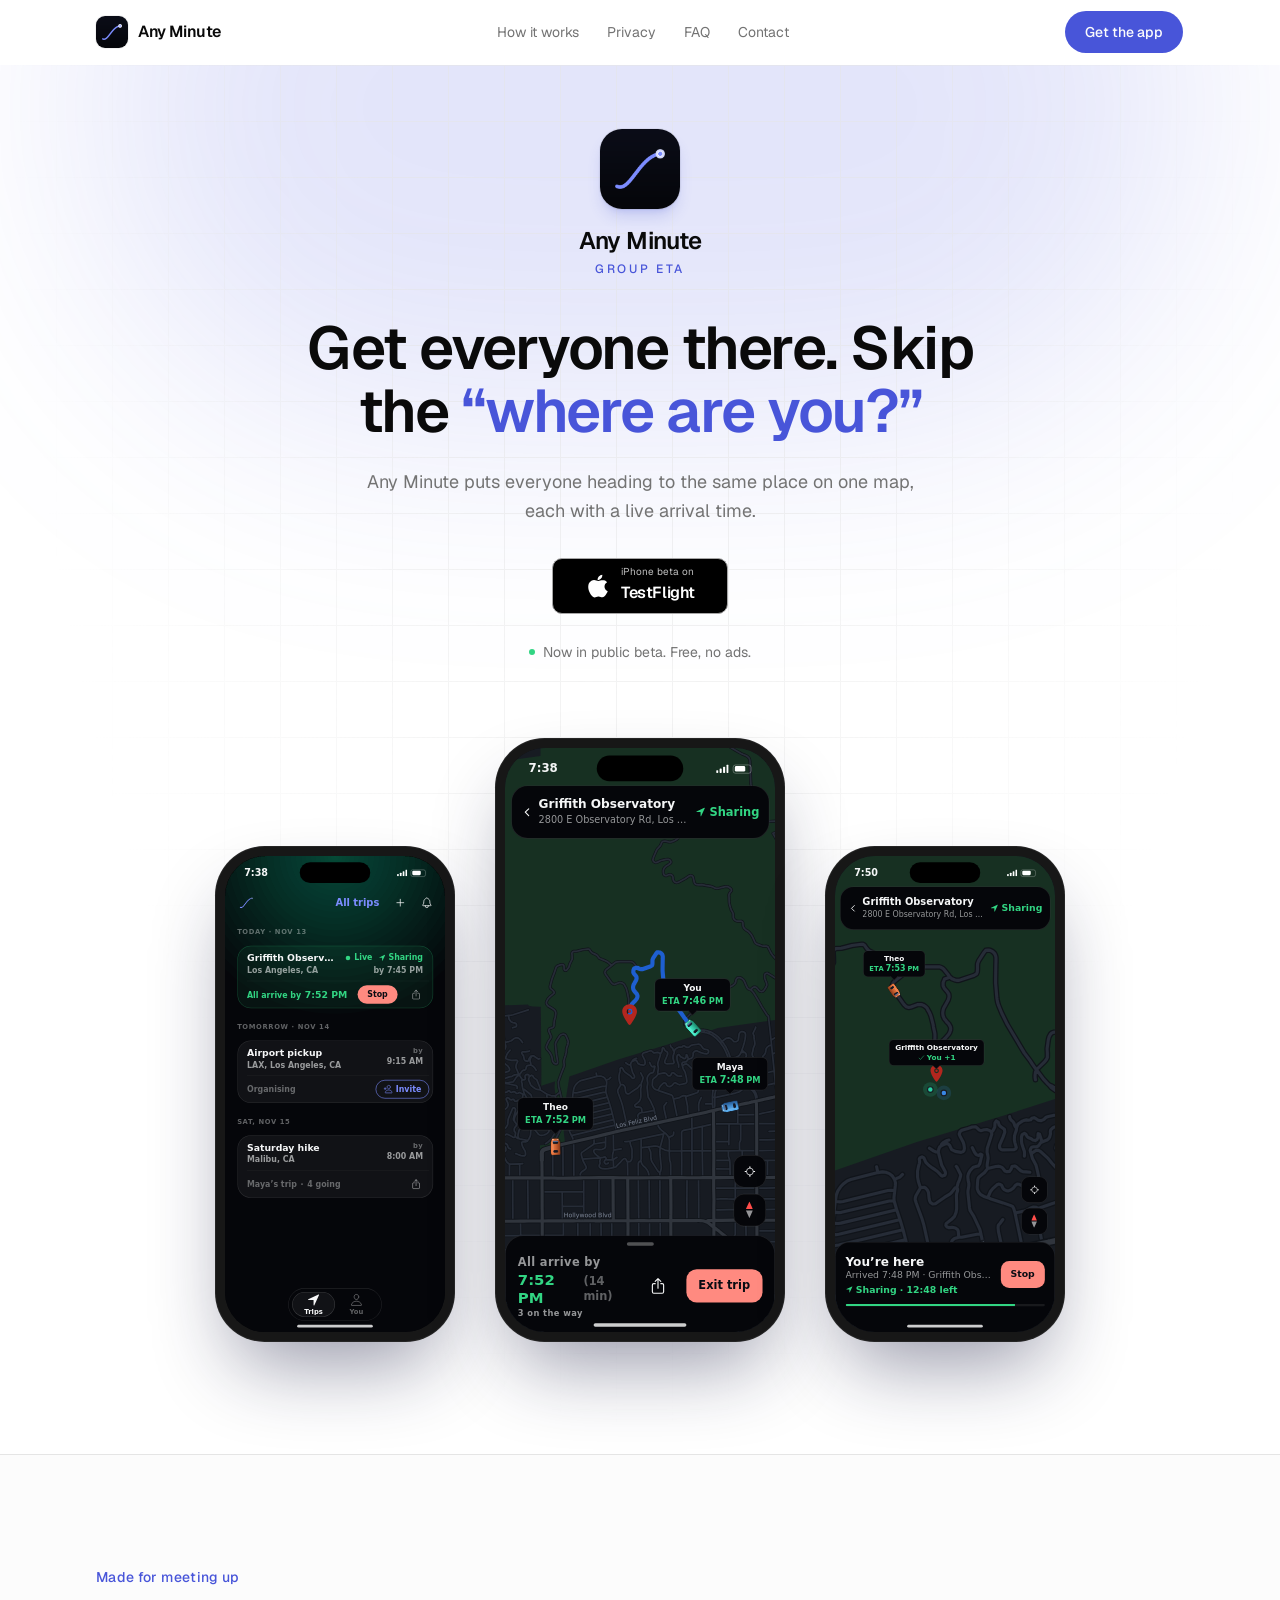
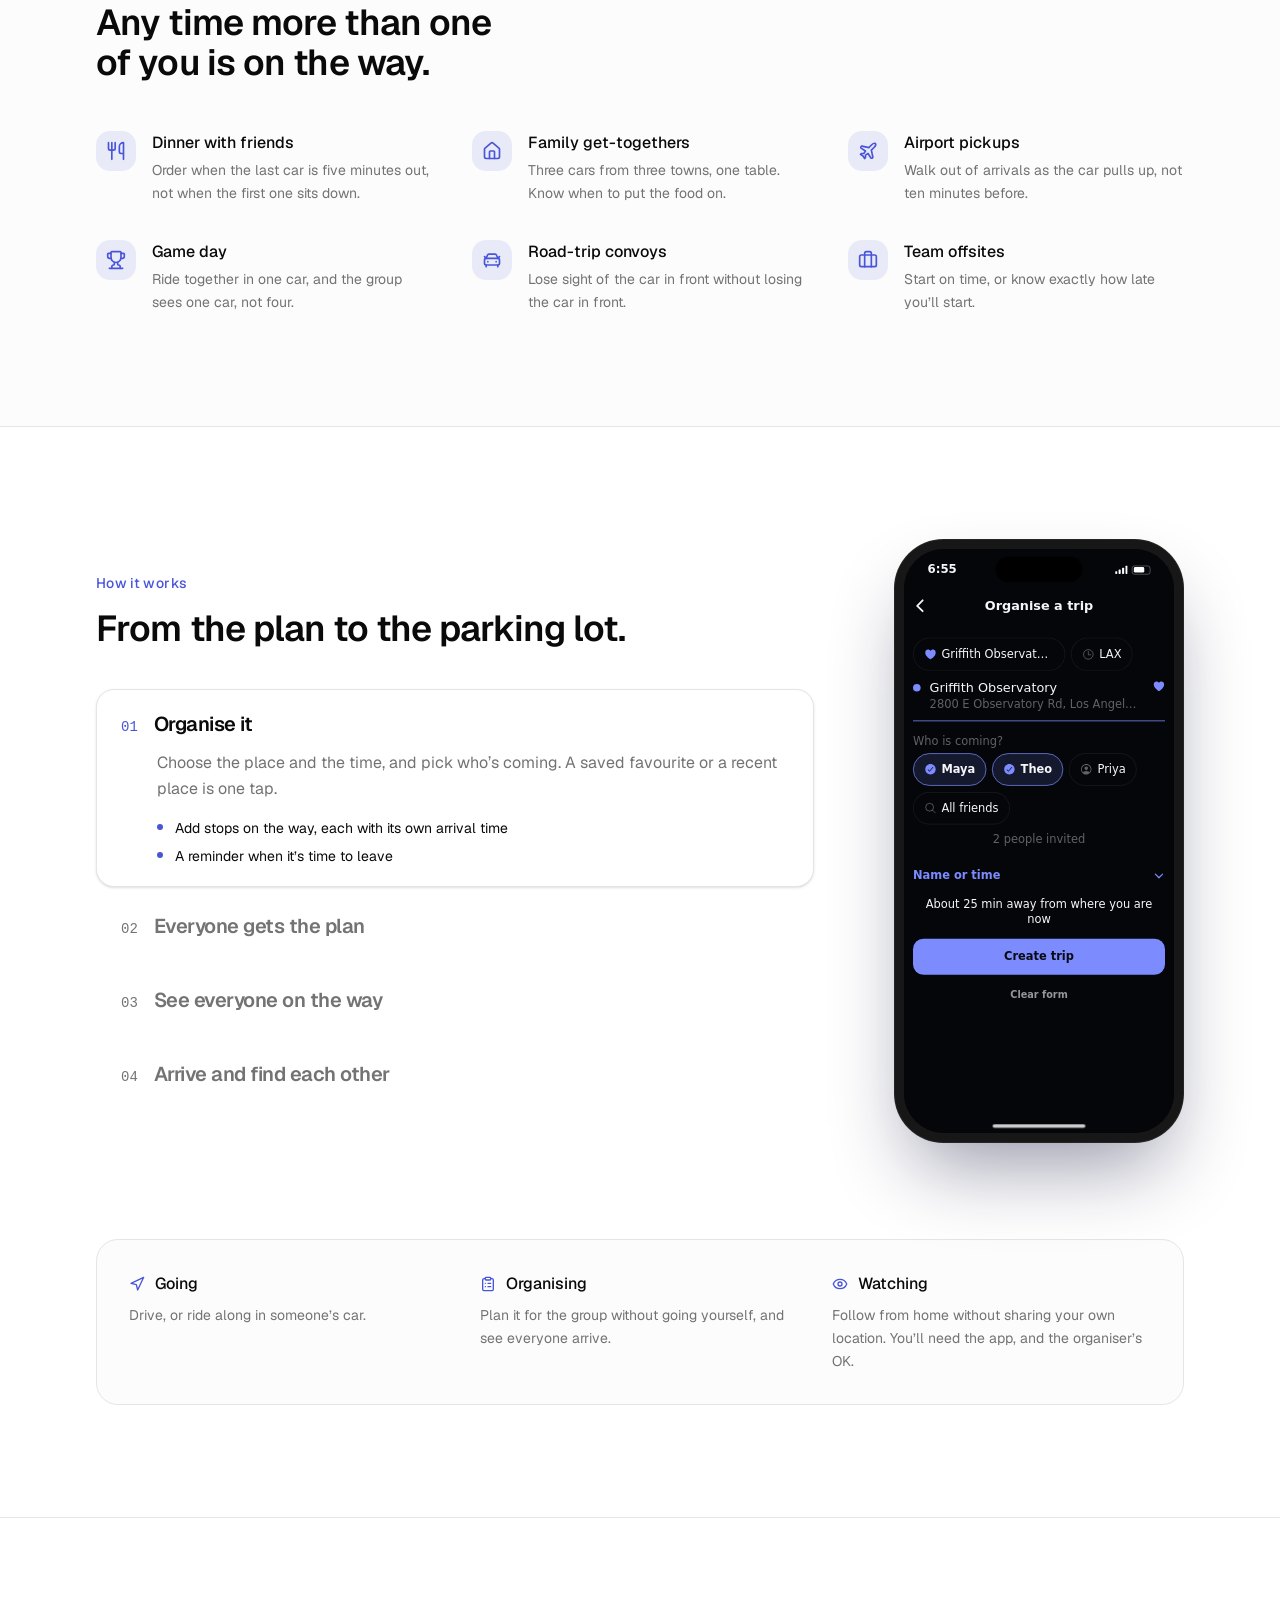
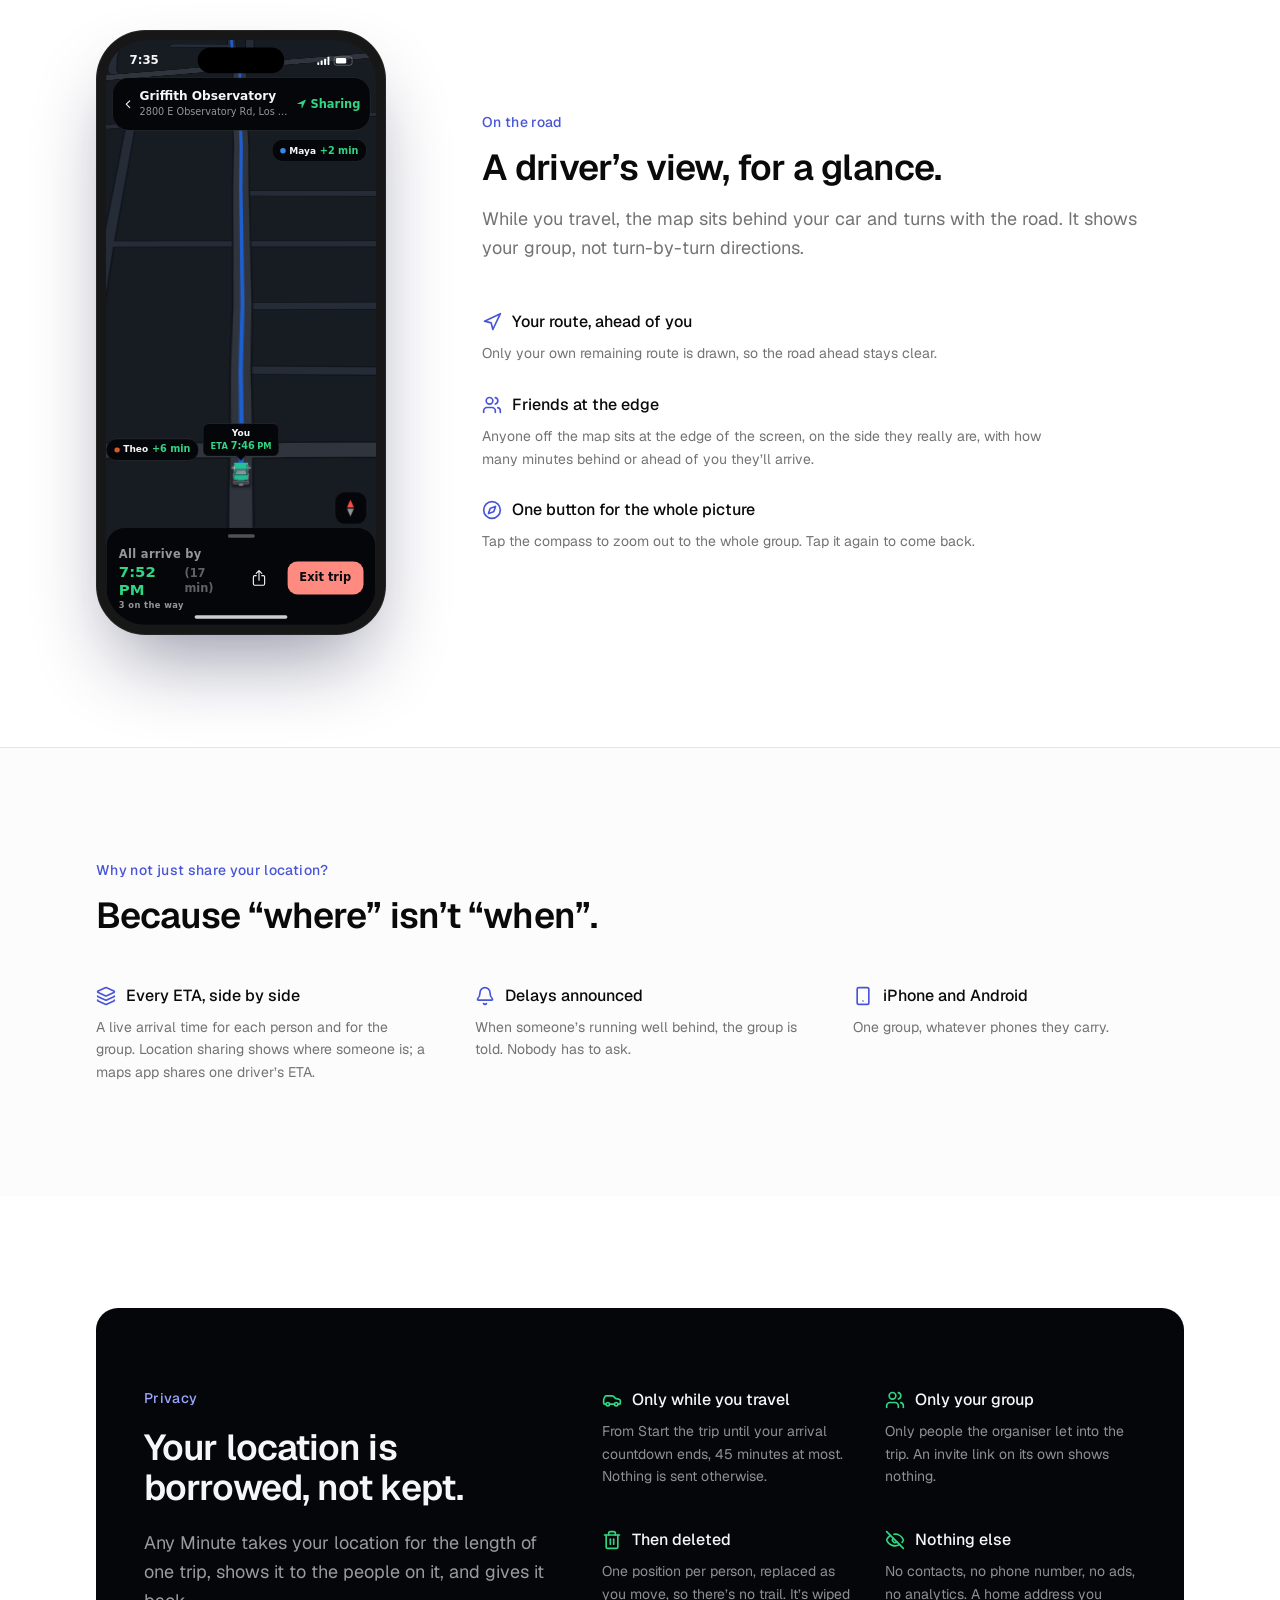
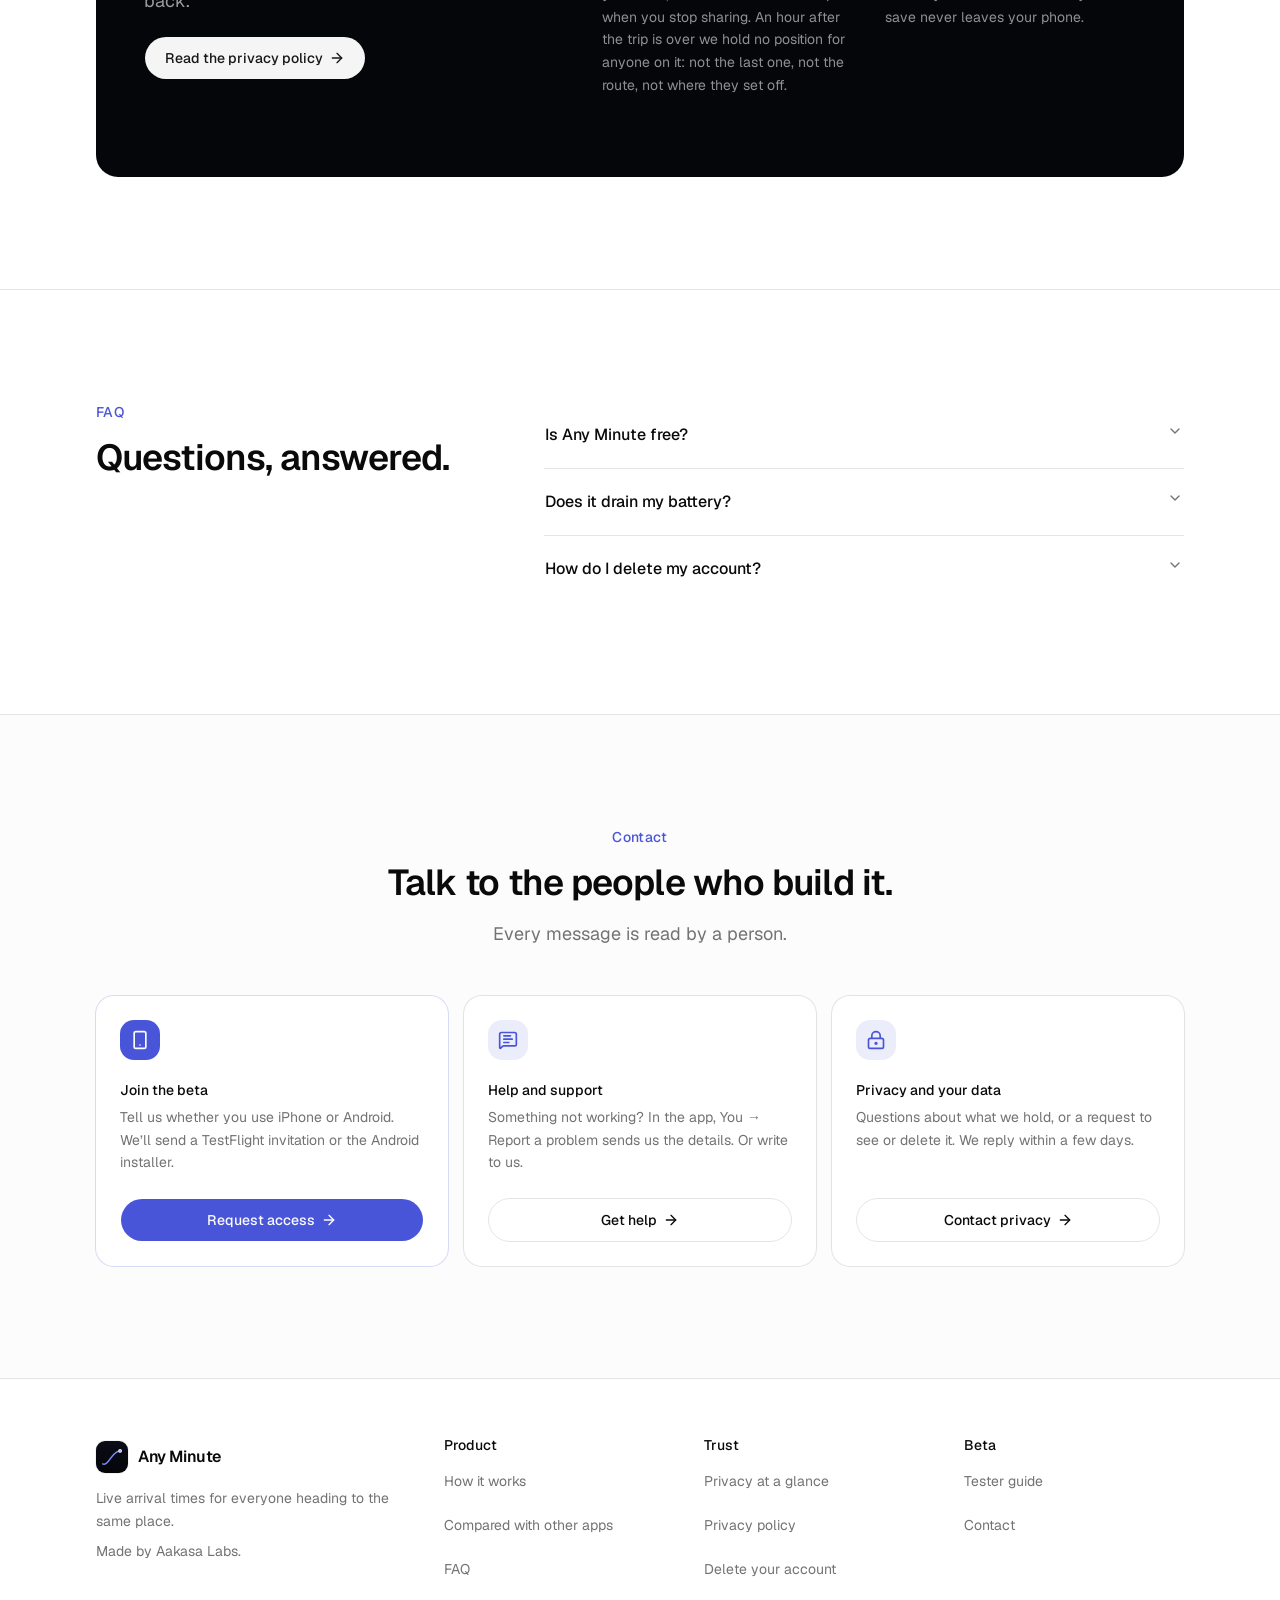
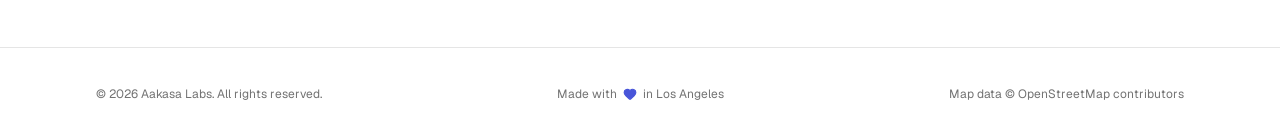
==== commit 9fc17139: "Any Minute: the site (anyminute d9d6d2a)" ====
--- a/index.html
+++ b/index.html
@@ -29,10 +29,10 @@
         set(); m.addEventListener('change', set);
       })();
     </script>
-    <script type="module" crossorigin src="/assets/entry-client-Bjkije4d.js"></script>
-    <link rel="stylesheet" crossorigin href="/assets/entry-client-DHRu9MT8.css">
+    <script type="module" crossorigin src="/assets/entry-client-CJf0UqTp.js"></script>
+    <link rel="stylesheet" crossorigin href="/assets/entry-client-ClM1xwQC.css">
   </head>
   <body data-page="home">
-    <div id="root"><link rel="preload" as="image" href="/img/icon.png"/><link rel="preload" as="image" href="/img/splash-icon.png"/><link rel="preload" as="image" href="/img/griffith-map.svg"/><link rel="preload" as="image" href="/img/car-2.png"/><link rel="preload" as="image" href="/img/car-0.png"/><link rel="preload" as="image" href="/img/car-1.png"/><link rel="preload" as="image" href="/img/griffith-drive.svg"/><link rel="preload" as="image" href="/img/car3d-over.png"/><div class="flex min-h-svh flex-col"><header class="sticky top-0 z-50 transition-colors duration-300 border-b border-transparent"><div class="mx-auto w-full max-w-6xl px-5 sm:px-6 lg:px-8 flex h-16 items-center justify-between"><a href="/" class="flex min-h-11 items-center gap-2.5 font-semibold tracking-tight"><img src="/img/icon.png" alt="" class="size-8 rounded-[9px] ring-1 ring-black/5 dark:ring-white/10"/><span>Any Minute</span></a><nav class="hidden items-center gap-1 md:flex"><a href="/#how" class="group flex h-11 items-center text-sm transition-colors hover:text-foreground text-muted-foreground"><span class="rounded-full px-3 py-1.5">How it works</span></a><a href="/#privacy" class="group flex h-11 items-center text-sm transition-colors hover:text-foreground text-muted-foreground"><span class="rounded-full px-3 py-1.5">Privacy</span></a><a href="/#faq" class="group flex h-11 items-center text-sm transition-colors hover:text-foreground text-muted-foreground"><span class="rounded-full px-3 py-1.5">FAQ</span></a><a href="/#contact" class="group flex h-11 items-center text-sm transition-colors hover:text-foreground text-muted-foreground"><span class="rounded-full px-3 py-1.5">Contact</span></a></nav><div class="flex items-center gap-2"><a href="/#contact" data-slot="button" data-variant="default" data-size="default" class="group/button shrink-0 items-center justify-center border border-transparent bg-clip-padding text-sm font-medium whitespace-nowrap transition-all outline-none select-none focus-visible:border-ring focus-visible:ring-3 focus-visible:ring-ring/50 active:not-aria-[haspopup]:translate-y-px disabled:pointer-events-none disabled:opacity-50 aria-invalid:border-destructive aria-invalid:ring-3 aria-invalid:ring-destructive/20 dark:aria-invalid:border-destructive/50 dark:aria-invalid:ring-destructive/40 [&amp;_svg]:pointer-events-none [&amp;_svg]:shrink-0 [&amp;_svg:not([class*=&#x27;size-&#x27;])]:size-4 bg-primary text-primary-foreground hover:bg-primary/80 gap-1.5 has-data-[icon=inline-end]:pr-2 has-data-[icon=inline-start]:pl-2 hidden h-11 rounded-full px-5 sm:inline-flex">Join the beta</a><button data-slot="button" data-variant="ghost" data-size="icon" class="group/button inline-flex shrink-0 items-center justify-center rounded-lg border border-transparent bg-clip-padding text-sm font-medium whitespace-nowrap transition-all outline-none select-none focus-visible:border-ring focus-visible:ring-3 focus-visible:ring-ring/50 active:not-aria-[haspopup]:translate-y-px disabled:pointer-events-none disabled:opacity-50 aria-invalid:border-destructive aria-invalid:ring-3 aria-invalid:ring-destructive/20 dark:aria-invalid:border-destructive/50 dark:aria-invalid:ring-destructive/40 [&amp;_svg]:pointer-events-none [&amp;_svg]:shrink-0 hover:bg-muted hover:text-foreground aria-expanded:bg-muted aria-expanded:text-foreground dark:hover:bg-muted/50 -mr-2.5 size-11 md:hidden [&amp;_svg:not([class*=&#x27;size-&#x27;])]:size-5" aria-label="Open menu" aria-expanded="false"><svg xmlns="http://www.w3.org/2000/svg" width="24" height="24" viewBox="0 0 24 24" fill="none" stroke="currentColor" stroke-width="2" stroke-linecap="round" stroke-linejoin="round" class="lucide lucide-menu" aria-hidden="true"><path d="M4 5h16"></path><path d="M4 12h16"></path><path d="M4 19h16"></path></svg></button></div></div></header><main class="flex-1"><section class="relative overflow-hidden"><div class="pointer-events-none absolute inset-0 -z-10"><div class="absolute top-[-20%] left-1/2 h-[640px] w-[1100px] -translate-x-1/2 rounded-full bg-brand/15 blur-[120px]"></div><div class="absolute inset-0 bg-[linear-gradient(to_right,var(--border)_1px,transparent_1px),linear-gradient(to_bottom,var(--border)_1px,transparent_1px)] bg-[size:56px_56px] [mask-image:radial-gradient(ellipse_at_top,black_30%,transparent_70%)] opacity-50"></div></div><div class="mx-auto w-full max-w-6xl px-10 sm:px-6 lg:px-8 flex flex-col items-center pt-10 pb-16 text-center sm:pt-14 sm:pb-20 lg:pt-16 lg:pb-28"><img src="/img/icon.png" alt="" class="size-16 rounded-[18px] shadow-lg ring-1 shadow-brand/20 ring-black/5 sm:size-20 sm:rounded-[22px] dark:ring-white/10"/><p class="mt-4 text-xl font-semibold tracking-tight sm:text-2xl">Any Minute</p><p class="mt-1 text-xs font-medium tracking-[0.22em] text-brand uppercase">Group ETA</p><h1 class="mt-8 max-w-3xl text-[2.5rem] leading-[1.08] font-semibold tracking-tight text-balance sm:mt-10 sm:text-6xl sm:leading-[1.05]">Get everyone there. Skip the <span class="text-brand">“where are you?”</span></h1><p class="mt-5 max-w-xl text-base leading-relaxed text-pretty text-muted-foreground sm:mt-6 sm:text-lg">Any Minute puts everyone heading to the same place on one map, each with a live arrival time.</p><div id="get" class="grid w-full scroll-mt-28 gap-3 max-w-[22rem] grid-cols-2 mt-8 max-[374px]:-mx-5 max-[374px]:w-[calc(100%+2.5rem)]"><a href="/#contact" class="flex h-14 items-center justify-center gap-2 rounded-lg border border-[#a6a6a6] bg-black px-2 text-white transition-opacity hover:opacity-85 sm:gap-2.5"><span aria-hidden="true" class="inline-block shrink-0 [&amp;&gt;svg]:block [&amp;&gt;svg]:h-full [&amp;&gt;svg]:w-full [&amp;&gt;svg]:fill-current" style="width:26px;height:26px;color:currentColor"><svg xmlns="http://www.w3.org/2000/svg" viewBox="0 0 512 512" class="ionicon"><path d="M349.13 136.86c-40.32 0-57.36 19.24-85.44 19.24-28.79 0-50.75-19.1-85.69-19.1-34.2 0-70.67 20.88-93.83 56.45-32.52 50.16-27 144.63 25.67 225.11 18.84 28.81 44 61.12 77 61.47h.6c28.68 0 37.2-18.78 76.67-19h.6c38.88 0 46.68 18.89 75.24 18.89h.6c33-.35 59.51-36.15 78.35-64.85 13.56-20.64 18.6-31 29-54.35-76.19-28.92-88.43-136.93-13.08-178.34-23-28.8-55.32-45.48-85.79-45.48Z"/><path d="M340.25 32c-24 1.63-52 16.91-68.4 36.86-14.88 18.08-27.12 44.9-22.32 70.91h1.92c25.56 0 51.72-15.39 67-35.11 14.72-18.77 25.88-45.37 21.8-72.66"/></svg></span><span class="text-left leading-none"><span class="block text-[0.625rem] whitespace-nowrap opacity-75">Download on the</span><span class="mt-1 block text-base font-semibold tracking-tight whitespace-nowrap">App Store</span></span></a><a href="/#contact" class="flex h-14 items-center justify-center gap-2 rounded-lg border border-[#a6a6a6] bg-black px-2 text-white transition-opacity hover:opacity-85 sm:gap-2.5"><span aria-hidden="true" class="inline-block shrink-0 [&amp;&gt;svg]:block [&amp;&gt;svg]:h-full [&amp;&gt;svg]:w-full [&amp;&gt;svg]:fill-current" style="width:22px;height:22px;color:currentColor"><svg xmlns="http://www.w3.org/2000/svg" viewBox="0 0 512 512" class="ionicon"><path d="M48 59.49v393a4.33 4.33 0 0 0 7.37 3.07L260 256 55.37 56.42A4.33 4.33 0 0 0 48 59.49M345.8 174 89.22 32.64l-.16-.09c-4.42-2.4-8.62 3.58-5 7.06l201.13 192.32ZM84.08 472.39c-3.64 3.48.56 9.46 5 7.06l.16-.09L345.8 338l-60.61-57.95ZM449.38 231l-71.65-39.46L310.36 256l67.37 64.43L449.38 281c19.49-10.77 19.49-39.23 0-50"/></svg></span><span class="text-left leading-none"><span class="block text-[0.625rem] whitespace-nowrap opacity-75">Get it on</span><span class="mt-1 block text-base font-semibold tracking-tight whitespace-nowrap">Google Play</span></span></a></div><p class="mt-4 flex min-h-11 flex-wrap items-center justify-center gap-x-2 text-sm text-muted-foreground"><span class="flex items-center gap-2"><span class="size-1.5 rounded-full bg-arrived"></span>Now in private beta.</span><a href="#contact" class="inline-flex min-h-11 items-center gap-1 font-medium text-foreground underline-offset-4 hover:underline">Request access <svg xmlns="http://www.w3.org/2000/svg" width="24" height="24" viewBox="0 0 24 24" fill="none" stroke="currentColor" stroke-width="2" stroke-linecap="round" stroke-linejoin="round" class="lucide lucide-arrow-right size-3.5" aria-hidden="true"><path d="M5 12h14"></path><path d="m12 5 7 7-7 7"></path></svg></a></p><div class="mt-12 flex items-end justify-center gap-10 sm:mt-16"><div data-phone="true" class="relative w-[calc(var(--pw)*1px)] shrink-0 rounded-[3.1rem] max-[374px]:[--pw:260] bg-neutral-900 p-[10px] shadow-[0_40px_80px_-20px_rgba(20,22,60,0.45),0_0_0_1px_rgba(255,255,255,0.06)_inset] dark:bg-neutral-800 hidden [--pw:240] lg:block"><div class="relative w-full overflow-hidden rounded-[2.5rem]" style="aspect-ratio:390/844;background:#05060a"><div class="absolute inset-0"><div class="absolute top-0 left-0 origin-top-left text-left" style="width:390px;height:844px;transform:scale(calc((var(--pw) - 20) / 390));font-family:-apple-system, BlinkMacSystemFont, &quot;SF Pro Text&quot;, system-ui, sans-serif;-webkit-font-smoothing:antialiased;color:#f5f6f7"><div class="absolute inset-0" style="background:#05060a"><div class="absolute rounded-full" style="width:560px;height:560px;left:-85px;top:-280px;background:rgba(50,213,131,0.0127)"></div><div class="absolute rounded-full" style="width:533.1700754130943px;height:533.1700754130943px;left:-71.58503770654715px;top:-266.58503770654715px;background:rgba(50,213,131,0.0127)"></div><div class="absolute rounded-full" style="width:506.68576640904985px;height:506.68576640904985px;left:-58.342883204524924px;top:-253.34288320452492px;background:rgba(50,213,131,0.0127)"></div><div class="absolute rounded-full" style="width:480.5556596126546px;height:480.5556596126546px;left:-45.277829806327304px;top:-240.2778298063273px;background:rgba(50,213,131,0.0127)"></div><div class="absolute rounded-full" style="width:454.78890487365817px;height:454.78890487365817px;left:-32.394452436829084px;top:-227.39445243682908px;background:rgba(50,213,131,0.0127)"></div><div class="absolute rounded-full" style="width:429.39527707784885px;height:429.39527707784885px;left:-19.697638538924423px;top:-214.69763853892442px;background:rgba(50,213,131,0.0127)"></div><div class="absolute rounded-full" style="width:404.38524770858857px;height:404.38524770858857px;left:-7.192623854294283px;top:-202.19262385429428px;background:rgba(50,213,131,0.0127)"></div><div class="absolute rounded-full" style="width:379.7700682076263px;height:379.7700682076263px;left:5.114965896186845px;top:-189.88503410381315px;background:rgba(50,213,131,0.0127)"></div><div class="absolute rounded-full" style="width:355.5618677321036px;height:355.5618677321036px;left:17.21906613394819px;top:-177.7809338660518px;background:rgba(50,213,131,0.0127)"></div><div class="absolute rounded-full" style="width:331.7737686339877px;height:331.7737686339877px;left:29.113115683006157px;top:-165.88688431699384px;background:rgba(50,213,131,0.0127)"></div><div class="absolute rounded-full" style="width:308.42002397132285px;height:308.42002397132285px;left:40.789988014338576px;top:-154.21001198566142px;background:rgba(50,213,131,0.0127)"></div><div class="absolute rounded-full" style="width:285.5161827049643px;height:285.5161827049643px;left:52.241908647517846px;top:-142.75809135248215px;background:rgba(50,213,131,0.0127)"></div><div class="absolute rounded-full" style="width:263.07929010147234px;height:263.07929010147234px;left:63.46035494926383px;top:-131.53964505073617px;background:rgba(50,213,131,0.0127)"></div><div class="absolute rounded-full" style="width:241.12813350116426px;height:241.12813350116426px;left:74.43593324941787px;top:-120.56406675058213px;background:rgba(50,213,131,0.0127)"></div><div class="absolute rounded-full" style="width:219.6835474110902px;height:219.6835474110902px;left:85.1582262944549px;top:-109.8417737055451px;background:rgba(50,213,131,0.0127)"></div><div class="absolute rounded-full" style="width:198.76879747758406px;height:198.76879747758406px;left:95.61560126120797px;top:-99.38439873879203px;background:rgba(50,213,131,0.0127)"></div><div class="absolute rounded-full" style="width:178.41007133187514px;height:178.41007133187514px;left:105.79496433406243px;top:-89.20503566593757px;background:rgba(50,213,131,0.0127)"></div><div class="absolute rounded-full" style="width:158.63711738809855px;height:158.63711738809855px;left:115.68144130595073px;top:-79.31855869404927px;background:rgba(50,213,131,0.0127)"></div><div class="absolute rounded-full" style="width:139.48409362053815px;height:139.48409362053815px;left:125.25795318973093px;top:-69.74204681026907px;background:rgba(50,213,131,0.0127)"></div><div class="absolute rounded-full" style="width:120.99072314041729px;height:120.99072314041729px;left:134.50463842979136px;top:-60.495361570208644px;background:rgba(50,213,131,0.0127)"></div><div class="absolute rounded-full" style="width:103.20391374979063px;height:103.20391374979063px;left:143.3980431251047px;top:-51.601956874895315px;background:rgba(50,213,131,0.0127)"></div><div class="absolute rounded-full" style="width:86.18010893414413px;height:86.18010893414413px;left:151.90994553292794px;top:-43.090054467072065px;background:rgba(50,213,131,0.0127)"></div><div class="absolute rounded-full" style="width:69.98885243580709px;height:69.98885243580709px;left:160.00557378209646px;top:-34.994426217903545px;background:rgba(50,213,131,0.0127)"></div><div class="absolute rounded-full" style="width:54.71850088210794px;height:54.71850088210794px;left:167.64074955894603px;top:-27.35925044105397px;background:rgba(50,213,131,0.0127)"></div><div class="absolute rounded-full" style="width:40.48607478439679px;height:40.48607478439679px;left:174.7569626078016px;top:-20.243037392198396px;background:rgba(50,213,131,0.0127)"></div><div class="absolute rounded-full" style="width:27.45607032558824px;height:27.45607032558824px;left:181.27196483720587px;top:-13.72803516279412px;background:rgba(50,213,131,0.0127)"></div><div class="absolute rounded-full" style="width:15.882365231048155px;height:15.882365231048155px;left:187.05881738447593px;top:-7.9411826155240774px;background:rgba(50,213,131,0.0127)"></div><div class="absolute rounded-full" style="width:6.230525598634318px;height:6.230525598634318px;left:191.88473720068285px;top:-3.115262799317159px;background:rgba(50,213,131,0.0127)"></div><div class="absolute inset-x-0 flex items-center justify-between" style="top:54px;height:56.5px;padding-left:21.5px;padding-right:8.5px"><img src="/img/splash-icon.png" alt="" style="width:32.5px;height:32.5px"/><div class="flex items-center"><span style="font-size:17.5px;line-height:23px;font-weight:600;letter-spacing:0;color:#7c8cff;padding:0 13px 0 4.5px">All trips</span><span class="flex items-center justify-center" style="width:47.5px;height:47.5px"><span aria-hidden="true" class="inline-block shrink-0 [&amp;&gt;svg]:block [&amp;&gt;svg]:h-full [&amp;&gt;svg]:w-full [&amp;&gt;svg]:fill-current" style="width:21.5px;height:21.5px;color:#f5f6f7"><svg xmlns="http://www.w3.org/2000/svg" viewBox="0 0 512 512" class="ionicon"><path d="M256 112v288M400 256H112" fill="none" stroke="currentColor" stroke-linecap="round" stroke-linejoin="round" stroke-width="32px"/></svg></span></span><span class="relative flex items-center justify-center" style="width:47.5px;height:47.5px"><span aria-hidden="true" class="inline-block shrink-0 [&amp;&gt;svg]:block [&amp;&gt;svg]:h-full [&amp;&gt;svg]:w-full [&amp;&gt;svg]:fill-current" style="width:21.5px;height:21.5px;color:#f5f6f7"><svg xmlns="http://www.w3.org/2000/svg" viewBox="0 0 512 512" class="ionicon"><path d="M427.68 351.43C402 320 383.87 304 383.87 217.35 383.87 138 343.35 109.73 310 96c-4.43-1.82-8.6-6-9.95-10.55C294.2 65.54 277.8 48 256 48s-38.21 17.55-44 37.47c-1.35 4.6-5.52 8.71-9.95 10.53-33.39 13.75-73.87 41.92-73.87 121.35C128.13 304 110 320 84.32 351.43 73.68 364.45 83 384 101.61 384h308.88c18.51 0 27.77-19.61 17.19-32.57M320 384v16a64 64 0 0 1-128 0v-16" fill="none" stroke="currentColor" stroke-linecap="round" stroke-linejoin="round" stroke-width="32px"/></svg></span></span></div></div><div class="absolute inset-x-0" style="top:128px;padding:0 21.5px;display:grid;grid-template-columns:minmax(0, 1fr);gap:8.5px"><div style="font-size:12px;line-height:14px;font-weight:700;letter-spacing:1.1px;color:rgba(245,246,247,0.38);text-transform:uppercase;margin-top:0;margin-bottom:8.5px">Today · Nov 13</div><div style="background:rgba(50,213,131,0.07);border:1px solid rgba(50,213,131,0.28);border-radius:24px;padding:11px 16.5px 0"><div class="flex items-start" style="gap:13px"><div class="min-w-0 flex-1"><div class="truncate" style="font-size:16.5px;line-height:21.5px;font-weight:600;letter-spacing:0;color:#f5f6f7">Griffith Observatory</div><div style="font-size:14px;line-height:19.5px;font-weight:600;letter-spacing:0;color:rgba(245,246,247,0.60)">Los Angeles, CA</div></div><div class="flex flex-col items-end" style="gap:2px"><div class="flex items-center" style="gap:11px"><span class="flex items-center" style="gap:6.5px"><span class="rounded-full" style="width:8.5px;height:8.5px;background:#32d583"></span><span style="font-size:14px;line-height:19.5px;font-weight:700;letter-spacing:0;color:#32d583">Live</span></span><span class="flex items-center" style="gap:4.5px"><span aria-hidden="true" class="inline-block shrink-0 [&amp;&gt;svg]:block [&amp;&gt;svg]:h-full [&amp;&gt;svg]:w-full [&amp;&gt;svg]:fill-current" style="width:13px;height:13px;color:#32d583"><svg xmlns="http://www.w3.org/2000/svg" viewBox="0 0 512 512" class="ionicon"><path d="M272 464a16 16 0 0 1-16-16.42V264.13a8 8 0 0 0-8-8H64.41a16.31 16.31 0 0 1-15.49-10.65 16 16 0 0 1 8.41-19.87l384-176.15a16 16 0 0 1 21.22 21.19l-176 384A16 16 0 0 1 272 464"/></svg></span><span style="font-size:14px;line-height:19.5px;font-weight:700;letter-spacing:0;color:#32d583">Sharing</span></span></div><span style="font-size:14px;line-height:19.5px;font-weight:600;letter-spacing:0;color:rgba(245,246,247,0.60);font-variant-numeric:tabular-nums">by <!-- -->7:45 PM</span></div></div><div class="flex items-center" style="gap:8.5px;margin-top:8.5px;margin-right:-11px;border-top:1px solid rgba(255,255,255,0.06)"><div class="flex min-w-0 flex-1 items-baseline" style="gap:6.5px"><span style="font-size:14px;line-height:19.5px;font-weight:700;letter-spacing:0;color:#32d583">All arrive by</span><span style="font-size:16.5px;line-height:21.5px;font-weight:700;letter-spacing:0;color:#32d583;font-variant-numeric:tabular-nums">7:52 PM</span></div><span class="flex items-center justify-center" style="height:47.5px"><span class="inline-flex items-center" style="height:32.5px;padding:0 17.5px;gap:5.5px;border-radius:30.5px;background:#ff8a80;border:0;font-size:14px;line-height:19.5px;font-weight:700;letter-spacing:0;color:#0a0b12">Stop</span></span><span class="flex items-center justify-center" style="width:47.5px;height:47.5px"><span aria-hidden="true" class="inline-block shrink-0 [&amp;&gt;svg]:block [&amp;&gt;svg]:h-full [&amp;&gt;svg]:w-full [&amp;&gt;svg]:fill-current" style="width:19.5px;height:19.5px;color:rgba(245,246,247,0.60)"><svg xmlns="http://www.w3.org/2000/svg" viewBox="0 0 512 512" class="ionicon"><path d="M336 192h40a40 40 0 0 1 40 40v192a40 40 0 0 1-40 40H136a40 40 0 0 1-40-40V232a40 40 0 0 1 40-40h40M336 128l-80-80-80 80M256 321V48" fill="none" stroke="currentColor" stroke-linecap="round" stroke-linejoin="round" stroke-width="32px"/></svg></span></span></div></div><div style="font-size:12px;line-height:14px;font-weight:700;letter-spacing:1.1px;color:rgba(245,246,247,0.38);text-transform:uppercase;margin-top:17.5px;margin-bottom:8.5px">Tomorrow · Nov 14</div><div style="background:rgba(255,255,255,0.05);border:1px solid rgba(255,255,255,0.11);border-radius:24px;padding:11px 16.5px 0"><div class="flex items-start" style="gap:13px"><div class="min-w-0 flex-1"><div class="truncate" style="font-size:16.5px;line-height:21.5px;font-weight:600;letter-spacing:0;color:#f5f6f7">Airport pickup</div><div style="font-size:14px;line-height:19.5px;font-weight:600;letter-spacing:0;color:rgba(245,246,247,0.60)">LAX, Los Angeles, CA</div></div><div class="flex flex-col items-end" style="gap:2px"><span style="font-size:12px;line-height:14px;font-weight:600;letter-spacing:0.6px;color:rgba(245,246,247,0.38)">by</span><span style="font-size:14px;line-height:19.5px;font-weight:600;letter-spacing:0;color:rgba(245,246,247,0.60);font-variant-numeric:tabular-nums">9:15 AM</span></div></div><div class="flex items-center" style="gap:8.5px;margin-top:8.5px;margin-right:-11px;border-top:1px solid rgba(255,255,255,0.06)"><div class="flex min-w-0 flex-1 items-baseline" style="gap:6.5px"><span style="font-size:14px;line-height:19.5px;font-weight:600;letter-spacing:0;color:rgba(245,246,247,0.38)">Organising</span></div><span class="flex items-center justify-center" style="height:47.5px"><span class="inline-flex items-center" style="height:32.5px;padding:0 13px;gap:5.5px;border-radius:30.5px;background:transparent;border:1px solid #7c8cff;font-size:14px;line-height:19.5px;font-weight:700;letter-spacing:0;color:#7c8cff"><span aria-hidden="true" class="inline-block shrink-0 [&amp;&gt;svg]:block [&amp;&gt;svg]:h-full [&amp;&gt;svg]:w-full [&amp;&gt;svg]:fill-current" style="width:16.5px;height:16.5px;color:#7c8cff"><svg xmlns="http://www.w3.org/2000/svg" viewBox="0 0 512 512" class="ionicon"><path d="M376 144c-3.92 52.87-44 96-88 96s-84.15-43.12-88-96c-4-55 35-96 88-96s92 42 88 96" fill="none" stroke="currentColor" stroke-linecap="round" stroke-linejoin="round" stroke-width="32px"/><path d="M288 304c-87 0-175.3 48-191.64 138.6-2 10.92 4.21 21.4 15.65 21.4H464c11.44 0 17.62-10.48 15.65-21.4C463.3 352 375 304 288 304Z" fill="none" stroke="currentColor" stroke-miterlimit="10" stroke-width="32px"/><path d="M88 176v112M144 232H32" fill="none" stroke="currentColor" stroke-linecap="round" stroke-linejoin="round" stroke-width="32px"/></svg></span>Invite</span></span></div></div><div style="font-size:12px;line-height:14px;font-weight:700;letter-spacing:1.1px;color:rgba(245,246,247,0.38);text-transform:uppercase;margin-top:17.5px;margin-bottom:8.5px">Sat, Nov 15</div><div style="background:rgba(255,255,255,0.05);border:1px solid rgba(255,255,255,0.11);border-radius:24px;padding:11px 16.5px 0"><div class="flex items-start" style="gap:13px"><div class="min-w-0 flex-1"><div class="truncate" style="font-size:16.5px;line-height:21.5px;font-weight:600;letter-spacing:0;color:#f5f6f7">Saturday hike</div><div style="font-size:14px;line-height:19.5px;font-weight:600;letter-spacing:0;color:rgba(245,246,247,0.60)">Malibu, CA</div></div><div class="flex flex-col items-end" style="gap:2px"><span style="font-size:12px;line-height:14px;font-weight:600;letter-spacing:0.6px;color:rgba(245,246,247,0.38)">by</span><span style="font-size:14px;line-height:19.5px;font-weight:600;letter-spacing:0;color:rgba(245,246,247,0.60);font-variant-numeric:tabular-nums">8:00 AM</span></div></div><div class="flex items-center" style="gap:8.5px;margin-top:8.5px;margin-right:-11px;border-top:1px solid rgba(255,255,255,0.06)"><div class="flex min-w-0 flex-1 items-baseline" style="gap:6.5px"><span style="font-size:14px;line-height:19.5px;font-weight:600;letter-spacing:0;color:rgba(245,246,247,0.38)">Maya’s trip</span><span style="font-size:14px;line-height:19.5px;font-weight:600;letter-spacing:0;color:rgba(245,246,247,0.38)">·</span><span style="font-size:14px;line-height:19.5px;font-weight:600;letter-spacing:0;color:rgba(245,246,247,0.38)">4 going</span></div><span class="flex items-center justify-center" style="width:47.5px;height:47.5px"><span aria-hidden="true" class="inline-block shrink-0 [&amp;&gt;svg]:block [&amp;&gt;svg]:h-full [&amp;&gt;svg]:w-full [&amp;&gt;svg]:fill-current" style="width:19.5px;height:19.5px;color:rgba(245,246,247,0.60)"><svg xmlns="http://www.w3.org/2000/svg" viewBox="0 0 512 512" class="ionicon"><path d="M336 192h40a40 40 0 0 1 40 40v192a40 40 0 0 1-40 40H136a40 40 0 0 1-40-40V232a40 40 0 0 1 40-40h40M336 128l-80-80-80 80M256 321V48" fill="none" stroke="currentColor" stroke-linecap="round" stroke-linejoin="round" stroke-width="32px"/></svg></span></span></div></div></div><div class="absolute inset-x-0 flex justify-center" style="bottom:20px"><div class="relative flex" style="padding:6px;border-radius:999px;background:#05060a;border:1px solid rgba(255,255,255,0.11)"><div class="absolute" style="left:6px;top:6px;width:76px;height:44px;border-radius:22px;background:rgba(255,255,255,0.05);border:1px solid rgba(255,255,255,0.17)"></div><div class="relative flex flex-col items-center justify-center" style="width:76px;height:44px"><span aria-hidden="true" class="inline-block shrink-0 [&amp;&gt;svg]:block [&amp;&gt;svg]:h-full [&amp;&gt;svg]:w-full [&amp;&gt;svg]:fill-current" style="width:24px;height:24px;color:#f5f6f7"><svg xmlns="http://www.w3.org/2000/svg" viewBox="0 0 512 512" class="ionicon"><path d="M272 464a16 16 0 0 1-16-16.42V264.13a8 8 0 0 0-8-8H64.41a16.31 16.31 0 0 1-15.49-10.65 16 16 0 0 1 8.41-19.87l384-176.15a16 16 0 0 1 21.22 21.19l-176 384A16 16 0 0 1 272 464"/></svg></span><span style="font-size:12px;line-height:16px;font-weight:700;margin-top:1px;color:#f5f6f7">Trips</span></div><div class="relative flex flex-col items-center justify-center" style="width:76px;height:44px"><span aria-hidden="true" class="inline-block shrink-0 [&amp;&gt;svg]:block [&amp;&gt;svg]:h-full [&amp;&gt;svg]:w-full [&amp;&gt;svg]:fill-current" style="width:24px;height:24px;color:rgba(245,246,247,0.38)"><svg xmlns="http://www.w3.org/2000/svg" viewBox="0 0 512 512" class="ionicon"><path d="M344 144c-3.92 52.87-44 96-88 96s-84.15-43.12-88-96c-4-55 35-96 88-96s92 42 88 96" fill="none" stroke="currentColor" stroke-linecap="round" stroke-linejoin="round" stroke-width="32px"/><path d="M256 304c-87 0-175.3 48-191.64 138.6C62.39 453.52 68.57 464 80 464h352c11.44 0 17.62-10.48 15.65-21.4C431.3 352 343 304 256 304Z" fill="none" stroke="currentColor" stroke-miterlimit="10" stroke-width="32px"/></svg></span><span style="font-size:12px;line-height:16px;font-weight:700;margin-top:1px;color:rgba(245,246,247,0.38)">You</span></div></div></div><div class="absolute inset-x-0 top-0 flex h-[54px] items-center justify-between px-[34px] pt-[6px] text-[17px] font-semibold"><span style="font-variant-numeric:tabular-nums">7:38</span><span class="flex items-center gap-[6px]"><svg width="18" height="12" viewBox="0 0 18 12" fill="white"><rect x="0" y="8" width="3" height="4" rx="1"></rect><rect x="5" y="5.5" width="3" height="6.5" rx="1"></rect><rect x="10" y="3" width="3" height="9" rx="1"></rect><rect x="15" y="0" width="3" height="12" rx="1"></rect></svg><span class="relative h-[13px] w-[27px] rounded-[4px] border border-white/40 p-[1.5px]"><span class="block h-full w-[72%] rounded-[2px] bg-white"></span></span></span></div></div><div class="absolute top-[11px] left-1/2 h-[37px] w-[125px] -translate-x-1/2 rounded-full bg-black"></div><div class="absolute bottom-[8px] left-1/2 h-[5px] w-[134px] -translate-x-1/2 rounded-full bg-white/80"></div></div></div></div></div><div data-phone="true" class="relative w-[calc(var(--pw)*1px)] shrink-0 rounded-[3.1rem] [--pw:290] max-[374px]:[--pw:260] bg-neutral-900 p-[10px] shadow-[0_40px_80px_-20px_rgba(20,22,60,0.45),0_0_0_1px_rgba(255,255,255,0.06)_inset] dark:bg-neutral-800"><div class="relative w-full overflow-hidden rounded-[2.5rem]" style="aspect-ratio:390/844;background:#05060a"><div class="absolute inset-0"><div class="absolute top-0 left-0 origin-top-left text-left" style="width:390px;height:844px;transform:scale(calc((var(--pw) - 20) / 390));font-family:-apple-system, BlinkMacSystemFont, &quot;SF Pro Text&quot;, system-ui, sans-serif;-webkit-font-smoothing:antialiased;color:#f5f6f7"><img src="/img/griffith-map.svg" alt="" class="absolute inset-0 h-full w-full max-w-none" style="background:#171b22;transform:scale(1);transform-origin:180px 402px"/><svg viewBox="0 0 390 844" class="absolute inset-0 h-full w-full" aria-hidden="true"><path d="M270.8 403.8L268.9 402L266.2 399.1L260.5 391.5L258.5 388.8L257.2 386.9L255.4 384.2L250.7 377.9L237.1 355.1L232.6 346L230.1 339.9L229.3 337.5L228.9 335.4L228.6 333.6L227.6 321.7L227.6 318.7L227.8 306.9L227.9 303.9L227.9 301.3L227.7 300L227.2 298.6L226.5 297.5L225.2 296.3L223.2 295.3L221.7 295.1L219.6 295.3L218.3 297L214 303.6L213.1 305.9L213 307.4L213 310.6L212.8 312.9L212.2 314.2L209.8 315.6L199.3 319.1L198.1 319.5L196.6 319.5L194.9 319.2L192.4 318.2L191.4 317.4L189.5 317.4L186.5 318.4L185.5 320.9L185.3 323.9L186.2 325.8L188.7 328.7L189.9 330.6L190.1 332.8L189.4 335.4L187.1 339.6L186 341.4L185.4 343L185 345L185 346.4L185.2 347.9L185.7 349.6L187.5 351.9L188.2 352.9L189.9 354.6L190.7 355.8L191.4 358.1L191.3 359.5L190.6 361.6L189.8 362.9L186.9 366.3L184.7 368.4L183.2 370.1L182.2 371.8L181.5 373.7L181.3 377.7L181.4 379.3L181.9 382L181.9 383.4L181.6 384.6L180.4 385.5L179.9 385.5" fill="none" stroke="#1e5fd0" stroke-width="6" stroke-linecap="round" stroke-linejoin="round"></path></svg><div class="absolute" style="left:163px;top:368px"><span aria-hidden="true" class="inline-block shrink-0 [&amp;&gt;svg]:block [&amp;&gt;svg]:h-full [&amp;&gt;svg]:w-full [&amp;&gt;svg]:fill-current" style="width:34px;height:34px;color:#b3261e"><svg xmlns="http://www.w3.org/2000/svg" viewBox="0 0 512 512" class="ionicon"><circle cx="256" cy="192" r="32"/><path d="M256 32c-88.22 0-160 68.65-160 153 0 40.17 18.31 93.59 54.42 158.78 29 52.34 62.55 99.67 80 123.22a31.75 31.75 0 0 0 51.22 0c17.42-23.55 51-70.88 80-123.22C397.69 278.61 416 225.19 416 185c0-84.35-71.78-153-160-153m0 224a64 64 0 1 1 64-64 64.07 64.07 0 0 1-64 64"/></svg></span></div><img src="/img/car-2.png" alt="" class="absolute" style="left:256px;top:389px;width:30px;height:30px;rotate:318deg"/><div class="absolute" style="left:271px;top:404px;transform:translate(-50%, calc(-100% - 24px))"><div class="relative flex flex-col items-center" style="background:#05060a;border:1px solid rgba(255,255,255,0.11);border-radius:8.5px;padding:5.5px 10px"><div style="font-size:13px;line-height:16.5px;font-weight:700;letter-spacing:0;color:#f5f6f7;white-space:nowrap">You</div><div class="flex items-baseline" style="gap:3.5px;margin-top:1px"><span style="font-size:12px;line-height:15px;font-weight:700;color:#32d583;letter-spacing:0.3px">ETA</span><span style="font-size:14px;line-height:16.5px;font-weight:700;color:#32d583;font-variant-numeric:tabular-nums">7:46</span><span style="font-size:12px;line-height:15px;font-weight:700;color:#32d583">PM</span></div><div class="absolute left-1/2 size-[10px] -translate-x-1/2 rotate-45" style="bottom:-5px;background:#05060a;border-right:1px solid rgba(255,255,255,0.11);border-bottom:1px solid rgba(255,255,255,0.11)"></div></div></div><img src="/img/car-0.png" alt="" class="absolute" style="left:310px;top:503px;width:30px;height:30px;rotate:258deg"/><div class="absolute" style="left:325px;top:518px;transform:translate(-50%, calc(-100% - 24px))"><div class="relative flex flex-col items-center" style="background:#05060a;border:1px solid rgba(255,255,255,0.11);border-radius:8.5px;padding:5.5px 10px"><div style="font-size:13px;line-height:16.5px;font-weight:700;letter-spacing:0;color:#f5f6f7;white-space:nowrap">Maya</div><div class="flex items-baseline" style="gap:3.5px;margin-top:1px"><span style="font-size:12px;line-height:15px;font-weight:700;color:#32d583;letter-spacing:0.3px">ETA</span><span style="font-size:14px;line-height:16.5px;font-weight:700;color:#32d583;font-variant-numeric:tabular-nums">7:48</span><span style="font-size:12px;line-height:15px;font-weight:700;color:#32d583">PM</span></div><div class="absolute left-1/2 size-[10px] -translate-x-1/2 rotate-45" style="bottom:-5px;background:#05060a;border-right:1px solid rgba(255,255,255,0.11);border-bottom:1px solid rgba(255,255,255,0.11)"></div></div></div><img src="/img/car-1.png" alt="" class="absolute" style="left:58px;top:561px;width:30px;height:30px;rotate:358deg"/><div class="absolute" style="left:73px;top:576px;transform:translate(-50%, calc(-100% - 24px))"><div class="relative flex flex-col items-center" style="background:#05060a;border:1px solid rgba(255,255,255,0.11);border-radius:8.5px;padding:5.5px 10px"><div style="font-size:13px;line-height:16.5px;font-weight:700;letter-spacing:0;color:#f5f6f7;white-space:nowrap">Theo</div><div class="flex items-baseline" style="gap:3.5px;margin-top:1px"><span style="font-size:12px;line-height:15px;font-weight:700;color:#32d583;letter-spacing:0.3px">ETA</span><span style="font-size:14px;line-height:16.5px;font-weight:700;color:#32d583;font-variant-numeric:tabular-nums">7:52</span><span style="font-size:12px;line-height:15px;font-weight:700;color:#32d583">PM</span></div><div class="absolute left-1/2 size-[10px] -translate-x-1/2 rotate-45" style="bottom:-5px;background:#05060a;border-right:1px solid rgba(255,255,255,0.11);border-bottom:1px solid rgba(255,255,255,0.11)"></div></div></div><div class="absolute inset-x-0" style="top:54px;padding:0 8.5px"><div class="flex items-center" style="background:#05060a;border:1px solid rgba(255,255,255,0.11);border-radius:24px;padding:15px 13px;gap:8.5px"><span aria-hidden="true" class="inline-block shrink-0 [&amp;&gt;svg]:block [&amp;&gt;svg]:h-full [&amp;&gt;svg]:w-full [&amp;&gt;svg]:fill-current" style="width:17.5px;height:17.5px;color:#f5f6f7"><svg xmlns="http://www.w3.org/2000/svg" viewBox="0 0 512 512" class="ionicon"><path d="M328 112 184 256l144 144" fill="none" stroke="currentColor" stroke-linecap="round" stroke-linejoin="round" stroke-width="48px"/></svg></span><div class="min-w-0 flex-1" style="display:grid;gap:2px"><div class="truncate" style="font-size:17.5px;line-height:23px;font-weight:700;letter-spacing:0;color:#f5f6f7">Griffith Observatory</div><div class="truncate" style="font-size:14px;line-height:19.5px;font-weight:400;letter-spacing:0;color:rgba(245,246,247,0.60)">2800 E Observatory Rd, Los Angeles, CA 90027</div></div><div class="flex items-center" style="gap:5.5px"><span aria-hidden="true" class="inline-block shrink-0 [&amp;&gt;svg]:block [&amp;&gt;svg]:h-full [&amp;&gt;svg]:w-full [&amp;&gt;svg]:fill-current" style="width:15px;height:15px;color:#32d583"><svg xmlns="http://www.w3.org/2000/svg" viewBox="0 0 512 512" class="ionicon"><path d="M272 464a16 16 0 0 1-16-16.42V264.13a8 8 0 0 0-8-8H64.41a16.31 16.31 0 0 1-15.49-10.65 16 16 0 0 1 8.41-19.87l384-176.15a16 16 0 0 1 21.22 21.19l-176 384A16 16 0 0 1 272 464"/></svg></span><span style="font-size:16.5px;line-height:21.5px;font-weight:600;letter-spacing:0;color:#32d583">Sharing</span></div></div></div><div class="absolute flex flex-col" style="right:13px;bottom:153px;gap:8.5px"><div class="flex items-center justify-center" style="width:47.5px;height:47.5px;border-radius:15px;background:#05060a;border:1px solid rgba(255,255,255,0.11)"><span aria-hidden="true" class="inline-block shrink-0 [&amp;&gt;svg]:block [&amp;&gt;svg]:h-full [&amp;&gt;svg]:w-full [&amp;&gt;svg]:fill-current" style="width:17.5px;height:17.5px;color:#f5f6f7"><svg xmlns="http://www.w3.org/2000/svg" viewBox="0 0 512 512" class="ionicon"><path d="M256 96V56M256 456v-40" fill="none" stroke="currentColor" stroke-linecap="round" stroke-linejoin="round" stroke-width="48px"/><path d="M256 112a144 144 0 1 0 144 144 144 144 0 0 0-144-144Z" fill="none" stroke="currentColor" stroke-miterlimit="10" stroke-width="32px"/><path d="M416 256h40M56 256h40" fill="none" stroke="currentColor" stroke-linecap="round" stroke-linejoin="round" stroke-width="48px"/></svg></span></div><div class="flex items-center justify-center" style="width:47.5px;height:47.5px;border-radius:15px;background:#05060a;border:1px solid rgba(255,255,255,0.11)"><svg width="10" height="24" viewBox="0 0 10 24" aria-hidden="true" style="rotate:0deg"><path d="M5 0 L10 11 L0 11Z" fill="#ff4d4a"></path><path d="M0 13 L10 13 L5 24Z" fill="rgba(245,246,247,0.60)"></path></svg></div></div><div class="absolute inset-x-0 top-0 flex h-[54px] items-center justify-between px-[34px] pt-[6px] text-[17px] font-semibold"><span style="font-variant-numeric:tabular-nums">7:38</span><span class="flex items-center gap-[6px]"><svg width="18" height="12" viewBox="0 0 18 12" fill="white"><rect x="0" y="8" width="3" height="4" rx="1"></rect><rect x="5" y="5.5" width="3" height="6.5" rx="1"></rect><rect x="10" y="3" width="3" height="9" rx="1"></rect><rect x="15" y="0" width="3" height="12" rx="1"></rect></svg><span class="relative h-[13px] w-[27px] rounded-[4px] border border-white/40 p-[1.5px]"><span class="block h-full w-[72%] rounded-[2px] bg-white"></span></span></span></div><div class="absolute inset-x-0 bottom-0" style="height:140px;background:#05060a;border-top-left-radius:26px;border-top-right-radius:26px;border:1px solid rgba(255,255,255,0.11);border-bottom:0"><div class="mx-auto rounded-full" style="width:39px;height:5px;background:rgba(255,255,255,0.30);margin-top:8.5px;margin-bottom:11px"></div><div class="flex items-center" style="gap:13px;padding:0 17.5px"><div class="min-w-0 flex-1" style="display:grid;gap:2px"><div style="margin-top:2px;display:grid;gap:1px"><div style="font-size:16.5px;line-height:21.5px;font-weight:700;letter-spacing:0.5px;color:rgba(245,246,247,0.60)">All arrive by</div><div class="flex items-baseline" style="gap:6.5px"><span style="font-size:21.5px;line-height:27px;font-weight:700;letter-spacing:0;color:#32d583;font-variant-numeric:tabular-nums">7:52 PM</span><span style="font-size:16.5px;line-height:21.5px;font-weight:600;letter-spacing:0;color:rgba(245,246,247,0.38)">(<!-- -->14<!-- --> min)</span></div></div><div style="font-size:12px;line-height:14px;font-weight:600;letter-spacing:0.6px;color:rgba(245,246,247,0.60);white-space:pre">3 on the way</div></div><div class="flex items-center" style="width:47.5px;height:47.5px;justify-content:center;margin-right:4.5px"><span aria-hidden="true" class="inline-block shrink-0 [&amp;&gt;svg]:block [&amp;&gt;svg]:h-full [&amp;&gt;svg]:w-full [&amp;&gt;svg]:fill-current" style="width:26px;height:26px;color:#f5f6f7"><svg xmlns="http://www.w3.org/2000/svg" viewBox="0 0 512 512" class="ionicon"><path d="M336 192h40a40 40 0 0 1 40 40v192a40 40 0 0 1-40 40H136a40 40 0 0 1-40-40V232a40 40 0 0 1 40-40h40M336 128l-80-80-80 80M256 321V48" fill="none" stroke="currentColor" stroke-linecap="round" stroke-linejoin="round" stroke-width="32px"/></svg></span></div><span class="inline-flex items-center justify-center" style="min-height:47.5px;padding:0 17.5px;border-radius:15px;background:#ff8a80;font-size:16.5px;line-height:21.5px;font-weight:700;letter-spacing:0;color:#0a0b12">Exit trip</span></div></div><div class="absolute top-[11px] left-1/2 h-[37px] w-[125px] -translate-x-1/2 rounded-full bg-black"></div><div class="absolute bottom-[8px] left-1/2 h-[5px] w-[134px] -translate-x-1/2 rounded-full bg-white/80"></div></div></div></div></div><div data-phone="true" class="relative w-[calc(var(--pw)*1px)] shrink-0 rounded-[3.1rem] max-[374px]:[--pw:260] bg-neutral-900 p-[10px] shadow-[0_40px_80px_-20px_rgba(20,22,60,0.45),0_0_0_1px_rgba(255,255,255,0.06)_inset] dark:bg-neutral-800 hidden [--pw:240] lg:block"><div class="relative w-full overflow-hidden rounded-[2.5rem]" style="aspect-ratio:390/844;background:#05060a"><div class="absolute inset-0"><div class="absolute top-0 left-0 origin-top-left text-left" style="width:390px;height:844px;transform:scale(calc((var(--pw) - 20) / 390));font-family:-apple-system, BlinkMacSystemFont, &quot;SF Pro Text&quot;, system-ui, sans-serif;-webkit-font-smoothing:antialiased;color:#f5f6f7"><img src="/img/griffith-map.svg" alt="" class="absolute inset-0 h-full w-full max-w-none" style="background:#171b22;transform:scale(2.2);transform-origin:180px 402px"/><div class="absolute" style="left:163px;top:368px"><span aria-hidden="true" class="inline-block shrink-0 [&amp;&gt;svg]:block [&amp;&gt;svg]:h-full [&amp;&gt;svg]:w-full [&amp;&gt;svg]:fill-current" style="width:34px;height:34px;color:#b3261e"><svg xmlns="http://www.w3.org/2000/svg" viewBox="0 0 512 512" class="ionicon"><circle cx="256" cy="192" r="32"/><path d="M256 32c-88.22 0-160 68.65-160 153 0 40.17 18.31 93.59 54.42 158.78 29 52.34 62.55 99.67 80 123.22a31.75 31.75 0 0 0 51.22 0c17.42-23.55 51-70.88 80-123.22C397.69 278.61 416 225.19 416 185c0-84.35-71.78-153-160-153m0 224a64 64 0 1 1 64-64 64.07 64.07 0 0 1-64 64"/></svg></span></div><div class="absolute" style="left:156px;top:401px;width:26px;height:26px"><div class="absolute inset-0 rounded-full" style="background:#2ad0a4;opacity:0.16"></div><div class="absolute rounded-full" style="inset:7px;background:#2ad0a4;border:2px solid #171b22"></div></div><div class="absolute" style="left:180px;top:407px;width:26px;height:26px"><div class="absolute inset-0 rounded-full" style="background:#3987e5;opacity:0.16"></div><div class="absolute rounded-full" style="inset:7px;background:#3987e5;border:2px solid #171b22"></div></div><div class="absolute" style="left:180px;top:396px;transform:translate(-50%, calc(-100% - 24px))"><div class="relative flex flex-col items-center" style="background:#05060a;border:1px solid rgba(255,255,255,0.11);border-radius:8.5px;padding:5.5px 10px"><div style="font-size:13px;line-height:16.5px;font-weight:700;letter-spacing:0;color:#f5f6f7;white-space:nowrap">Griffith Observatory</div><div class="flex items-baseline" style="gap:3.5px;margin-top:1px"><span class="flex items-center" style="gap:3.5px"><span aria-hidden="true" class="inline-block shrink-0 [&amp;&gt;svg]:block [&amp;&gt;svg]:h-full [&amp;&gt;svg]:w-full [&amp;&gt;svg]:fill-current" style="width:13px;height:13px;color:#32d583"><svg xmlns="http://www.w3.org/2000/svg" viewBox="0 0 512 512" class="ionicon"><path d="M416 128 192 384l-96-96" fill="none" stroke="currentColor" stroke-linecap="round" stroke-linejoin="round" stroke-width="32px"/></svg></span><span style="font-size:13px;line-height:16.5px;font-weight:700;letter-spacing:0;color:#32d583">You +1</span></span></div><div class="absolute left-1/2 size-[10px] -translate-x-1/2 rotate-45" style="bottom:-5px;background:#05060a;border-right:1px solid rgba(255,255,255,0.11);border-bottom:1px solid rgba(255,255,255,0.11)"></div></div></div><img src="/img/car-1.png" alt="" class="absolute" style="left:89.98px;top:223.76000000000002px;width:30px;height:30px;rotate:145deg"/><div class="absolute" style="left:104.98px;top:238.76000000000002px;transform:translate(-50%, calc(-100% - 24px))"><div class="relative flex flex-col items-center" style="background:#05060a;border:1px solid rgba(255,255,255,0.11);border-radius:8.5px;padding:5.5px 10px"><div style="font-size:13px;line-height:16.5px;font-weight:700;letter-spacing:0;color:#f5f6f7;white-space:nowrap">Theo</div><div class="flex items-baseline" style="gap:3.5px;margin-top:1px"><span style="font-size:12px;line-height:15px;font-weight:700;color:#32d583;letter-spacing:0.3px">ETA</span><span style="font-size:14px;line-height:16.5px;font-weight:700;color:#32d583;font-variant-numeric:tabular-nums">7:53</span><span style="font-size:12px;line-height:15px;font-weight:700;color:#32d583">PM</span></div><div class="absolute left-1/2 size-[10px] -translate-x-1/2 rotate-45" style="bottom:-5px;background:#05060a;border-right:1px solid rgba(255,255,255,0.11);border-bottom:1px solid rgba(255,255,255,0.11)"></div></div></div><div class="absolute inset-x-0" style="top:54px;padding:0 8.5px"><div class="flex items-center" style="background:#05060a;border:1px solid rgba(255,255,255,0.11);border-radius:24px;padding:15px 13px;gap:8.5px"><span aria-hidden="true" class="inline-block shrink-0 [&amp;&gt;svg]:block [&amp;&gt;svg]:h-full [&amp;&gt;svg]:w-full [&amp;&gt;svg]:fill-current" style="width:17.5px;height:17.5px;color:#f5f6f7"><svg xmlns="http://www.w3.org/2000/svg" viewBox="0 0 512 512" class="ionicon"><path d="M328 112 184 256l144 144" fill="none" stroke="currentColor" stroke-linecap="round" stroke-linejoin="round" stroke-width="48px"/></svg></span><div class="min-w-0 flex-1" style="display:grid;gap:2px"><div class="truncate" style="font-size:17.5px;line-height:23px;font-weight:700;letter-spacing:0;color:#f5f6f7">Griffith Observatory</div><div class="truncate" style="font-size:14px;line-height:19.5px;font-weight:400;letter-spacing:0;color:rgba(245,246,247,0.60)">2800 E Observatory Rd, Los Angeles, CA 90027</div></div><div class="flex items-center" style="gap:5.5px"><span aria-hidden="true" class="inline-block shrink-0 [&amp;&gt;svg]:block [&amp;&gt;svg]:h-full [&amp;&gt;svg]:w-full [&amp;&gt;svg]:fill-current" style="width:15px;height:15px;color:#32d583"><svg xmlns="http://www.w3.org/2000/svg" viewBox="0 0 512 512" class="ionicon"><path d="M272 464a16 16 0 0 1-16-16.42V264.13a8 8 0 0 0-8-8H64.41a16.31 16.31 0 0 1-15.49-10.65 16 16 0 0 1 8.41-19.87l384-176.15a16 16 0 0 1 21.22 21.19l-176 384A16 16 0 0 1 272 464"/></svg></span><span style="font-size:16.5px;line-height:21.5px;font-weight:600;letter-spacing:0;color:#32d583">Sharing</span></div></div></div><div class="absolute flex flex-col" style="right:13px;bottom:173px;gap:8.5px"><div class="flex items-center justify-center" style="width:47.5px;height:47.5px;border-radius:15px;background:#05060a;border:1px solid rgba(255,255,255,0.11)"><span aria-hidden="true" class="inline-block shrink-0 [&amp;&gt;svg]:block [&amp;&gt;svg]:h-full [&amp;&gt;svg]:w-full [&amp;&gt;svg]:fill-current" style="width:17.5px;height:17.5px;color:#f5f6f7"><svg xmlns="http://www.w3.org/2000/svg" viewBox="0 0 512 512" class="ionicon"><path d="M256 96V56M256 456v-40" fill="none" stroke="currentColor" stroke-linecap="round" stroke-linejoin="round" stroke-width="48px"/><path d="M256 112a144 144 0 1 0 144 144 144 144 0 0 0-144-144Z" fill="none" stroke="currentColor" stroke-miterlimit="10" stroke-width="32px"/><path d="M416 256h40M56 256h40" fill="none" stroke="currentColor" stroke-linecap="round" stroke-linejoin="round" stroke-width="48px"/></svg></span></div><div class="flex items-center justify-center" style="width:47.5px;height:47.5px;border-radius:15px;background:#05060a;border:1px solid rgba(255,255,255,0.11)"><svg width="10" height="24" viewBox="0 0 10 24" aria-hidden="true" style="rotate:0deg"><path d="M5 0 L10 11 L0 11Z" fill="#ff4d4a"></path><path d="M0 13 L10 13 L5 24Z" fill="rgba(245,246,247,0.60)"></path></svg></div></div><div class="absolute inset-x-0 top-0 flex h-[54px] items-center justify-between px-[34px] pt-[6px] text-[17px] font-semibold"><span style="font-variant-numeric:tabular-nums">7:50</span><span class="flex items-center gap-[6px]"><svg width="18" height="12" viewBox="0 0 18 12" fill="white"><rect x="0" y="8" width="3" height="4" rx="1"></rect><rect x="5" y="5.5" width="3" height="6.5" rx="1"></rect><rect x="10" y="3" width="3" height="9" rx="1"></rect><rect x="15" y="0" width="3" height="12" rx="1"></rect></svg><span class="relative h-[13px] w-[27px] rounded-[4px] border border-white/40 p-[1.5px]"><span class="block h-full w-[72%] rounded-[2px] bg-white"></span></span></span></div><div class="absolute inset-x-0 bottom-0" style="height:160px;background:#05060a;border-top-left-radius:26px;border-top-right-radius:26px;border:1px solid rgba(255,255,255,0.11);border-bottom:0;padding-top:19.5px"><div class="flex items-center" style="gap:13px;padding:0 17.5px"><div class="min-w-0 flex-1"><div style="font-size:21.5px;line-height:27px;font-weight:600;letter-spacing:0;color:#f5f6f7">You’re here</div><div class="truncate" style="font-size:16.5px;line-height:21.5px;font-weight:400;letter-spacing:0;color:rgba(245,246,247,0.60)">Arrived 7:48 PM · <!-- -->Griffith Observatory</div><div class="flex items-center" style="gap:5.5px;margin-top:4.5px"><span aria-hidden="true" class="inline-block shrink-0 [&amp;&gt;svg]:block [&amp;&gt;svg]:h-full [&amp;&gt;svg]:w-full [&amp;&gt;svg]:fill-current" style="width:13px;height:13px;color:#32d583"><svg xmlns="http://www.w3.org/2000/svg" viewBox="0 0 512 512" class="ionicon"><path d="M272 464a16 16 0 0 1-16-16.42V264.13a8 8 0 0 0-8-8H64.41a16.31 16.31 0 0 1-15.49-10.65 16 16 0 0 1 8.41-19.87l384-176.15a16 16 0 0 1 21.22 21.19l-176 384A16 16 0 0 1 272 464"/></svg></span><span style="font-size:16.5px;line-height:21.5px;font-weight:600;letter-spacing:0;color:#32d583;font-variant-numeric:tabular-nums">Sharing · 12:48 left</span></div></div><span class="inline-flex items-center justify-center" style="min-height:47.5px;padding:0 17.5px;border-radius:15px;background:#ff8a80;font-size:16.5px;line-height:21.5px;font-weight:700;letter-spacing:0;color:#0a0b12">Stop</span></div><div class="overflow-hidden" style="height:3.5px;border-radius:2px;background:rgba(255,255,255,0.08);margin:15px 17.5px 0"><div class="h-full" style="width:85%;background:#32d583"></div></div></div><div class="absolute top-[11px] left-1/2 h-[37px] w-[125px] -translate-x-1/2 rounded-full bg-black"></div><div class="absolute bottom-[8px] left-1/2 h-[5px] w-[134px] -translate-x-1/2 rounded-full bg-white/80"></div></div></div></div></div></div></div></section><section class="py-16 sm:py-20 lg:py-28 border-y bg-muted/30"><div class="mx-auto w-full max-w-6xl px-10 sm:px-6 lg:px-8"><div class="max-w-2xl space-y-3 sm:space-y-4"><p class="text-sm font-medium tracking-wide text-brand">Made for meeting up</p><h2 class="text-3xl font-semibold tracking-tight text-balance sm:text-4xl">Any time more than one of you is on the way.</h2></div><div class="mt-8 sm:mt-12 grid gap-x-10 gap-y-7 sm:grid-cols-2 sm:gap-y-9 lg:grid-cols-3"><div class="flex gap-4"><div class="flex size-10 shrink-0 items-center justify-center rounded-xl bg-brand/10 text-brand"><svg xmlns="http://www.w3.org/2000/svg" width="24" height="24" viewBox="0 0 24 24" fill="none" stroke="currentColor" stroke-width="2" stroke-linecap="round" stroke-linejoin="round" class="lucide lucide-utensils lucide-fork-knife size-5" aria-hidden="true"><path d="M3 2v7c0 1.1.9 2 2 2h4a2 2 0 0 0 2-2V2"></path><path d="M7 2v20"></path><path d="M21 15V2a5 5 0 0 0-5 5v6c0 1.1.9 2 2 2h3Zm0 0v7"></path></svg></div><div class="space-y-1"><h3 class="font-medium">Dinner with friends</h3><p class="text-sm leading-relaxed text-muted-foreground">Order when the last car is five minutes out, not when the first one sits down.</p></div></div><div class="flex gap-4"><div class="flex size-10 shrink-0 items-center justify-center rounded-xl bg-brand/10 text-brand"><svg xmlns="http://www.w3.org/2000/svg" width="24" height="24" viewBox="0 0 24 24" fill="none" stroke="currentColor" stroke-width="2" stroke-linecap="round" stroke-linejoin="round" class="lucide lucide-house lucide-home size-5" aria-hidden="true"><path d="M15 21v-8a1 1 0 0 0-1-1h-4a1 1 0 0 0-1 1v8"></path><path d="M3 10a2 2 0 0 1 .709-1.528l7-6a2 2 0 0 1 2.582 0l7 6A2 2 0 0 1 21 10v9a2 2 0 0 1-2 2H5a2 2 0 0 1-2-2z"></path></svg></div><div class="space-y-1"><h3 class="font-medium">Family get-togethers</h3><p class="text-sm leading-relaxed text-muted-foreground">Three cars from three towns, one table. Know when to put the food on.</p></div></div><div class="flex gap-4"><div class="flex size-10 shrink-0 items-center justify-center rounded-xl bg-brand/10 text-brand"><svg xmlns="http://www.w3.org/2000/svg" width="24" height="24" viewBox="0 0 24 24" fill="none" stroke="currentColor" stroke-width="2" stroke-linecap="round" stroke-linejoin="round" class="lucide lucide-plane size-5" aria-hidden="true"><path d="M17.8 19.2 16 11l3.5-3.5C21 6 21.5 4 21 3c-1-.5-3 0-4.5 1.5L13 8 4.8 6.2c-.5-.1-.9.1-1.1.5l-.3.5c-.2.5-.1 1 .3 1.3L9 12l-2 3H4l-1 1 3 2 2 3 1-1v-3l3-2 3.5 5.3c.3.4.8.5 1.3.3l.5-.2c.4-.3.6-.7.5-1.2z"></path></svg></div><div class="space-y-1"><h3 class="font-medium">Airport pickups</h3><p class="text-sm leading-relaxed text-muted-foreground">Walk out of arrivals as the car pulls up, not ten minutes before.</p></div></div><div class="flex gap-4"><div class="flex size-10 shrink-0 items-center justify-center rounded-xl bg-brand/10 text-brand"><svg xmlns="http://www.w3.org/2000/svg" width="24" height="24" viewBox="0 0 24 24" fill="none" stroke="currentColor" stroke-width="2" stroke-linecap="round" stroke-linejoin="round" class="lucide lucide-trophy size-5" aria-hidden="true"><path d="M10 14.66V17a1 1 0 0 1-1 1 2 2 0 0 0-2 2v2"></path><path d="M14 14.66V17a1 1 0 0 0 1 1 2 2 0 0 1 2 2v2"></path><path d="M17.916 10H19.5A2.5 2.5 0 0 0 22 7.5V5a1 1 0 0 0-1-1h-3"></path><path d="M4 22h16"></path><path d="M6 9a6 6 0 0 0 12 0V3a1 1 0 0 0-1-1H7a1 1 0 0 0-1 1z"></path><path d="M6.084 10H4.5A2.5 2.5 0 0 1 2 7.5V5a1 1 0 0 1 1-1h3"></path></svg></div><div class="space-y-1"><h3 class="font-medium">Game day</h3><p class="text-sm leading-relaxed text-muted-foreground">Ride together in one car, and the group sees one car, not four.</p></div></div><div class="flex gap-4"><div class="flex size-10 shrink-0 items-center justify-center rounded-xl bg-brand/10 text-brand"><svg xmlns="http://www.w3.org/2000/svg" width="24" height="24" viewBox="0 0 24 24" fill="none" stroke="currentColor" stroke-width="2" stroke-linecap="round" stroke-linejoin="round" class="lucide lucide-car-front size-5" aria-hidden="true"><path d="m21 8-2 2-1.5-3.7A2 2 0 0 0 15.646 5H8.4a2 2 0 0 0-1.903 1.257L5 10 3 8"></path><path d="M7 14h.01"></path><path d="M17 14h.01"></path><rect width="18" height="8" x="3" y="10" rx="2"></rect><path d="M5 18v2"></path><path d="M19 18v2"></path></svg></div><div class="space-y-1"><h3 class="font-medium">Road-trip convoys</h3><p class="text-sm leading-relaxed text-muted-foreground">Lose sight of the car in front without losing the car in front.</p></div></div><div class="flex gap-4"><div class="flex size-10 shrink-0 items-center justify-center rounded-xl bg-brand/10 text-brand"><svg xmlns="http://www.w3.org/2000/svg" width="24" height="24" viewBox="0 0 24 24" fill="none" stroke="currentColor" stroke-width="2" stroke-linecap="round" stroke-linejoin="round" class="lucide lucide-briefcase size-5" aria-hidden="true"><path d="M16 20V4a2 2 0 0 0-2-2h-4a2 2 0 0 0-2 2v16"></path><rect width="20" height="14" x="2" y="6" rx="2"></rect></svg></div><div class="space-y-1"><h3 class="font-medium">Team offsites</h3><p class="text-sm leading-relaxed text-muted-foreground">Start on time, or know exactly how late you’ll start.</p></div></div></div></div></section><section class="py-16 sm:py-20 lg:py-28"><div class="mx-auto w-full max-w-6xl px-10 sm:px-6 lg:px-8"><div id="how" class="grid scroll-mt-24 grid-cols-[minmax(0,1fr)] items-center gap-6 md:grid-cols-[minmax(0,1fr)_auto] md:gap-10 lg:gap-20"><div class="space-y-6 md:space-y-8 lg:space-y-10"><div class="max-w-2xl space-y-3 sm:space-y-4"><p class="text-sm font-medium tracking-wide text-brand">How it works</p><h2 class="text-3xl font-semibold tracking-tight text-balance sm:text-4xl">From the plan to the parking lot.</h2></div><div class="no-scrollbar -mx-10 flex gap-2 overflow-x-auto px-10 sm:-mx-6 sm:px-6 md:hidden" role="tablist" aria-label="Steps"><button role="tab" aria-selected="true" class="h-11 shrink-0 rounded-full border px-4 text-sm transition-colors border-brand bg-brand/10 text-foreground"><span class="mr-1.5 font-mono text-xs text-brand">01</span>Organise it</button><button role="tab" aria-selected="false" class="h-11 shrink-0 rounded-full border px-4 text-sm transition-colors text-muted-foreground"><span class="mr-1.5 font-mono text-xs text-brand">02</span>Everyone gets the plan</button><button role="tab" aria-selected="false" class="h-11 shrink-0 rounded-full border px-4 text-sm transition-colors text-muted-foreground"><span class="mr-1.5 font-mono text-xs text-brand">03</span>See everyone on the way</button><button role="tab" aria-selected="false" class="h-11 shrink-0 rounded-full border px-4 text-sm transition-colors text-muted-foreground"><span class="mr-1.5 font-mono text-xs text-brand">04</span>Arrive and find each other</button></div><ol class="hidden space-y-1 md:block"><li><button aria-expanded="true" class="relative w-full overflow-hidden rounded-2xl border px-5 py-4 text-left transition-colors lg:px-6 lg:py-5 bg-card shadow-sm"><div class="flex items-baseline gap-4"><span class="font-mono text-sm text-brand">01</span><h3 class="text-xl font-semibold tracking-tight">Organise it</h3></div><div class="grid transition-[grid-template-rows] duration-300 grid-rows-[1fr]"><div class="overflow-hidden pl-9"><p class="pt-3 leading-relaxed text-muted-foreground">Choose the place and the time, and pick who’s coming. A saved favourite or a recent place is one tap.</p><ul class="space-y-2 pt-4"><li class="flex items-start gap-3 text-sm"><span class="mt-1.5 size-1.5 shrink-0 rounded-full bg-brand"></span><span>Add stops on the way, each with its own arrival time</span></li><li class="flex items-start gap-3 text-sm"><span class="mt-1.5 size-1.5 shrink-0 rounded-full bg-brand"></span><span>A reminder when it’s time to leave</span></li></ul></div></div></button></li><li><button aria-expanded="false" class="relative w-full overflow-hidden rounded-2xl border px-5 py-4 text-left transition-colors lg:px-6 lg:py-5 border-transparent hover:bg-muted/50"><div class="flex items-baseline gap-4"><span class="font-mono text-sm text-muted-foreground">02</span><h3 class="text-xl font-semibold tracking-tight text-muted-foreground">Everyone gets the plan</h3></div><div class="grid transition-[grid-template-rows] duration-300 grid-rows-[0fr]"><div class="overflow-hidden pl-9"><p class="pt-3 leading-relaxed text-muted-foreground">Friends see the trip in their list. Anyone else joins with a link.</p><ul class="space-y-2 pt-4"><li class="flex items-start gap-3 text-sm"><span class="mt-1.5 size-1.5 shrink-0 rounded-full bg-brand"></span><span>Changes reach everyone at once</span></li></ul></div></div></button></li><li><button aria-expanded="false" class="relative w-full overflow-hidden rounded-2xl border px-5 py-4 text-left transition-colors lg:px-6 lg:py-5 border-transparent hover:bg-muted/50"><div class="flex items-baseline gap-4"><span class="font-mono text-sm text-muted-foreground">03</span><h3 class="text-xl font-semibold tracking-tight text-muted-foreground">See everyone on the way</h3></div><div class="grid transition-[grid-template-rows] duration-300 grid-rows-[0fr]"><div class="overflow-hidden pl-9"><p class="pt-3 leading-relaxed text-muted-foreground">Tap Start the trip. Your arrival time stays live as you drive, and so does everyone else’s.</p><ul class="space-y-2 pt-4"><li class="flex items-start gap-3 text-sm"><span class="mt-1.5 size-1.5 shrink-0 rounded-full bg-brand"></span><span>Works alongside your usual maps app</span></li><li class="flex items-start gap-3 text-sm"><span class="mt-1.5 size-1.5 shrink-0 rounded-full bg-brand"></span><span>A quiet phone shows how long it’s been quiet</span></li></ul></div></div></button></li><li><button aria-expanded="false" class="relative w-full overflow-hidden rounded-2xl border px-5 py-4 text-left transition-colors lg:px-6 lg:py-5 border-transparent hover:bg-muted/50"><div class="flex items-baseline gap-4"><span class="font-mono text-sm text-muted-foreground">04</span><h3 class="text-xl font-semibold tracking-tight text-muted-foreground">Arrive and find each other</h3></div><div class="grid transition-[grid-template-rows] duration-300 grid-rows-[0fr]"><div class="overflow-hidden pl-9"><p class="pt-3 leading-relaxed text-muted-foreground">Any Minute notices when you get there and keeps sharing for 15 minutes, so the group can find you.</p><ul class="space-y-2 pt-4"><li class="flex items-start gap-3 text-sm"><span class="mt-1.5 size-1.5 shrink-0 rounded-full bg-brand"></span><span>Stop sharing any time with one tap</span></li><li class="flex items-start gap-3 text-sm"><span class="mt-1.5 size-1.5 shrink-0 rounded-full bg-brand"></span><span>When the countdown ends, the trip files itself away</span></li></ul></div></div></button></li></ol></div><div class="space-y-3 md:hidden"><p class="leading-relaxed text-muted-foreground">Choose the place and the time, and pick who’s coming. A saved favourite or a recent place is one tap.</p><ul class="space-y-2"><li class="flex items-start gap-3 text-sm"><span class="mt-1.5 size-1.5 shrink-0 rounded-full bg-brand"></span><span>Add stops on the way, each with its own arrival time</span></li><li class="flex items-start gap-3 text-sm"><span class="mt-1.5 size-1.5 shrink-0 rounded-full bg-brand"></span><span>A reminder when it’s time to leave</span></li></ul></div><div class="mt-2 flex justify-center md:mt-0"><div data-phone="true" class="relative w-[calc(var(--pw)*1px)] shrink-0 rounded-[3.1rem] [--pw:290] max-[374px]:[--pw:260] bg-neutral-900 p-[10px] shadow-[0_40px_80px_-20px_rgba(20,22,60,0.45),0_0_0_1px_rgba(255,255,255,0.06)_inset] dark:bg-neutral-800"><div class="relative w-full overflow-hidden rounded-[2.5rem]" style="aspect-ratio:390/844;background:#05060a"><div class="absolute inset-0"><div class="absolute top-0 left-0 origin-top-left text-left" style="width:390px;height:844px;transform:scale(calc((var(--pw) - 20) / 390));font-family:-apple-system, BlinkMacSystemFont, &quot;SF Pro Text&quot;, system-ui, sans-serif;-webkit-font-smoothing:antialiased;color:#f5f6f7"><div aria-hidden="false" class="absolute inset-0 transition-opacity duration-500 opacity-100"><div class="absolute inset-0" style="background:#05060a"><div class="absolute inset-x-0 flex items-center" style="top:54px;height:56.5px;padding:0 8.5px"><span aria-hidden="true" class="inline-block shrink-0 [&amp;&gt;svg]:block [&amp;&gt;svg]:h-full [&amp;&gt;svg]:w-full [&amp;&gt;svg]:fill-current" style="width:28px;height:28px;color:#f5f6f7"><svg xmlns="http://www.w3.org/2000/svg" viewBox="0 0 512 512" class="ionicon"><path d="M328 112 184 256l144 144" fill="none" stroke="currentColor" stroke-linecap="round" stroke-linejoin="round" stroke-width="48px"/></svg></span><div class="absolute inset-x-0 text-center" style="font-size:18.5px;line-height:24px;font-weight:700;letter-spacing:0;color:#f5f6f7;padding:0 52px">Organise a trip</div></div><div class="absolute inset-x-0" style="top:128px;padding:0 13px"><div class="flex overflow-hidden" style="gap:8.5px;margin-bottom:13px"><span class="inline-flex shrink-0 items-center" style="min-height:47.5px;padding:0 15px;gap:6.5px;border-radius:24px;background:#05060a;border:1px solid rgba(255,255,255,0.08)"><span aria-hidden="true" class="inline-block shrink-0 [&amp;&gt;svg]:block [&amp;&gt;svg]:h-full [&amp;&gt;svg]:w-full [&amp;&gt;svg]:fill-current" style="width:18.5px;height:18.5px;color:#7c8cff"><svg xmlns="http://www.w3.org/2000/svg" viewBox="0 0 512 512" class="ionicon"><path d="M256 448a32 32 0 0 1-18-5.57c-78.59-53.35-112.62-89.93-131.39-112.8-40-48.75-59.15-98.8-58.61-153C48.63 114.52 98.46 64 159.08 64c44.08 0 74.61 24.83 92.39 45.51a6 6 0 0 0 9.06 0C278.31 88.81 308.84 64 352.92 64c60.62 0 110.45 50.52 111.08 112.64.54 54.21-18.63 104.26-58.61 153-18.77 22.87-52.8 59.45-131.39 112.8a32 32 0 0 1-18 5.56"/></svg></span><span class="truncate" style="font-size:16.5px;line-height:21.5px;font-weight:400;letter-spacing:0;color:#f5f6f7;max-width:162.5px">Griffith Observatory</span></span><span class="inline-flex shrink-0 items-center" style="min-height:47.5px;padding:0 15px;gap:6.5px;border-radius:24px;background:#05060a;border:1px solid rgba(255,255,255,0.08)"><span aria-hidden="true" class="inline-block shrink-0 [&amp;&gt;svg]:block [&amp;&gt;svg]:h-full [&amp;&gt;svg]:w-full [&amp;&gt;svg]:fill-current" style="width:18.5px;height:18.5px;color:rgba(245,246,247,0.38)"><svg xmlns="http://www.w3.org/2000/svg" viewBox="0 0 512 512" class="ionicon"><path d="M256 64C150 64 64 150 64 256s86 192 192 192 192-86 192-192S362 64 256 64Z" fill="none" stroke="currentColor" stroke-miterlimit="10" stroke-width="32px"/><path d="M256 128v144h96" fill="none" stroke="currentColor" stroke-linecap="round" stroke-linejoin="round" stroke-width="32px"/></svg></span><span class="truncate" style="font-size:16.5px;line-height:21.5px;font-weight:400;letter-spacing:0;color:#f5f6f7;max-width:162.5px">LAX</span></span></div><div class="flex items-start" style="gap:13px;padding-bottom:13px;border-bottom:2px solid rgba(124,140,255,0.5)"><span class="rounded-full" style="width:11px;height:11px;background:#7c8cff;margin-top:6.5px"></span><div class="min-w-0 flex-1"><div style="font-size:18.5px;line-height:24px;font-weight:500;letter-spacing:0;color:#f5f6f7">Griffith Observatory</div><div class="truncate" style="font-size:16.5px;line-height:21.5px;font-weight:400;letter-spacing:0;color:rgba(245,246,247,0.38)">2800 E Observatory Rd, Los Angeles, CA 90027</div></div><span aria-hidden="true" class="inline-block shrink-0 [&amp;&gt;svg]:block [&amp;&gt;svg]:h-full [&amp;&gt;svg]:w-full [&amp;&gt;svg]:fill-current" style="width:18.5px;height:18.5px;color:#7c8cff"><svg xmlns="http://www.w3.org/2000/svg" viewBox="0 0 512 512" class="ionicon"><path d="M256 448a32 32 0 0 1-18-5.57c-78.59-53.35-112.62-89.93-131.39-112.8-40-48.75-59.15-98.8-58.61-153C48.63 114.52 98.46 64 159.08 64c44.08 0 74.61 24.83 92.39 45.51a6 6 0 0 0 9.06 0C278.31 88.81 308.84 64 352.92 64c60.62 0 110.45 50.52 111.08 112.64.54 54.21-18.63 104.26-58.61 153-18.77 22.87-52.8 59.45-131.39 112.8a32 32 0 0 1-18 5.56"/></svg></span></div><div style="font-size:16.5px;line-height:21.5px;font-weight:400;letter-spacing:0;color:rgba(245,246,247,0.38);margin-top:17.5px;margin-bottom:6.5px">Who is coming?</div><div class="flex flex-wrap" style="gap:8.5px"><span class="inline-flex shrink-0 items-center" style="min-height:47.5px;padding:0 15px;gap:6.5px;border-radius:24px;background:rgba(124,140,255,0.14);border:1px solid #7c8cff"><span aria-hidden="true" class="inline-block shrink-0 [&amp;&gt;svg]:block [&amp;&gt;svg]:h-full [&amp;&gt;svg]:w-full [&amp;&gt;svg]:fill-current" style="width:18.5px;height:18.5px;color:#7c8cff"><svg xmlns="http://www.w3.org/2000/svg" viewBox="0 0 512 512" class="ionicon"><path d="M256 48C141.31 48 48 141.31 48 256s93.31 208 208 208 208-93.31 208-208S370.69 48 256 48m108.25 138.29-134.4 160a16 16 0 0 1-12 5.71h-.27a16 16 0 0 1-11.89-5.3l-57.6-64a16 16 0 1 1 23.78-21.4l45.29 50.32 122.59-145.91a16 16 0 0 1 24.5 20.58"/></svg></span><span class="truncate" style="font-size:16.5px;line-height:21.5px;font-weight:600;letter-spacing:0;color:#f5f6f7;max-width:162.5px">Maya</span></span><span class="inline-flex shrink-0 items-center" style="min-height:47.5px;padding:0 15px;gap:6.5px;border-radius:24px;background:rgba(124,140,255,0.14);border:1px solid #7c8cff"><span aria-hidden="true" class="inline-block shrink-0 [&amp;&gt;svg]:block [&amp;&gt;svg]:h-full [&amp;&gt;svg]:w-full [&amp;&gt;svg]:fill-current" style="width:18.5px;height:18.5px;color:#7c8cff"><svg xmlns="http://www.w3.org/2000/svg" viewBox="0 0 512 512" class="ionicon"><path d="M256 48C141.31 48 48 141.31 48 256s93.31 208 208 208 208-93.31 208-208S370.69 48 256 48m108.25 138.29-134.4 160a16 16 0 0 1-12 5.71h-.27a16 16 0 0 1-11.89-5.3l-57.6-64a16 16 0 1 1 23.78-21.4l45.29 50.32 122.59-145.91a16 16 0 0 1 24.5 20.58"/></svg></span><span class="truncate" style="font-size:16.5px;line-height:21.5px;font-weight:600;letter-spacing:0;color:#f5f6f7;max-width:162.5px">Theo</span></span><span class="inline-flex shrink-0 items-center" style="min-height:47.5px;padding:0 15px;gap:6.5px;border-radius:24px;background:#05060a;border:1px solid rgba(255,255,255,0.08)"><span aria-hidden="true" class="inline-block shrink-0 [&amp;&gt;svg]:block [&amp;&gt;svg]:h-full [&amp;&gt;svg]:w-full [&amp;&gt;svg]:fill-current" style="width:18.5px;height:18.5px;color:rgba(245,246,247,0.38)"><svg xmlns="http://www.w3.org/2000/svg" viewBox="0 0 512 512" class="ionicon"><path d="M258.9 48C141.92 46.42 46.42 141.92 48 258.9c1.56 112.19 92.91 203.54 205.1 205.1 117 1.6 212.48-93.9 210.88-210.88C462.44 140.91 371.09 49.56 258.9 48m126.42 327.25a4 4 0 0 1-6.14-.32 124.3 124.3 0 0 0-32.35-29.59C321.37 329 289.11 320 256 320s-65.37 9-90.83 25.34a124.2 124.2 0 0 0-32.35 29.58 4 4 0 0 1-6.14.32A175.32 175.32 0 0 1 80 259c-1.63-97.31 78.22-178.76 175.57-179S432 158.81 432 256a175.32 175.32 0 0 1-46.68 119.25"/><path d="M256 144c-19.72 0-37.55 7.39-50.22 20.82s-19 32-17.57 51.93C191.11 256 221.52 288 256 288s64.83-32 67.79-71.24c1.48-19.74-4.8-38.14-17.68-51.82C293.39 151.44 275.59 144 256 144"/></svg></span><span class="truncate" style="font-size:16.5px;line-height:21.5px;font-weight:400;letter-spacing:0;color:#f5f6f7;max-width:162.5px">Priya</span></span><span class="inline-flex shrink-0 items-center" style="min-height:47.5px;padding:0 15px;gap:6.5px;border-radius:24px;background:#05060a;border:1px solid rgba(255,255,255,0.08)"><span aria-hidden="true" class="inline-block shrink-0 [&amp;&gt;svg]:block [&amp;&gt;svg]:h-full [&amp;&gt;svg]:w-full [&amp;&gt;svg]:fill-current" style="width:18.5px;height:18.5px;color:rgba(245,246,247,0.38)"><svg xmlns="http://www.w3.org/2000/svg" viewBox="0 0 512 512" class="ionicon"><path d="M221.09 64a157.09 157.09 0 1 0 157.09 157.09A157.1 157.1 0 0 0 221.09 64Z" fill="none" stroke="currentColor" stroke-miterlimit="10" stroke-width="32px"/><path d="M338.29 338.29 448 448" fill="none" stroke="currentColor" stroke-linecap="round" stroke-miterlimit="10" stroke-width="32px"/></svg></span><span class="truncate" style="font-size:16.5px;line-height:21.5px;font-weight:400;letter-spacing:0;color:#f5f6f7;max-width:162.5px">All friends</span></span></div><div class="text-center" style="font-size:16.5px;line-height:21.5px;font-weight:400;letter-spacing:0;color:rgba(245,246,247,0.38);margin-top:11px">2 people invited</div><div class="flex items-center justify-between" style="height:47.5px;margin-top:17.5px"><span style="font-size:16.5px;line-height:21.5px;font-weight:600;letter-spacing:0;color:#7c8cff">Name or time</span><span aria-hidden="true" class="inline-block shrink-0 [&amp;&gt;svg]:block [&amp;&gt;svg]:h-full [&amp;&gt;svg]:w-full [&amp;&gt;svg]:fill-current" style="width:18.5px;height:18.5px;color:#7c8cff"><svg xmlns="http://www.w3.org/2000/svg" viewBox="0 0 512 512" class="ionicon"><path d="m112 184 144 144 144-144" fill="none" stroke="currentColor" stroke-linecap="round" stroke-linejoin="round" stroke-width="48px"/></svg></span></div><div class="text-center" style="font-size:16.5px;line-height:21.5px;font-weight:400;letter-spacing:0;color:#f5f6f7;margin-top:6.5px">About 25 min away from where you are now</div><div class="flex items-center justify-center" style="height:52px;border-radius:15px;background:#7c8cff;margin-top:17.5px;font-size:16.5px;line-height:21.5px;font-weight:700;letter-spacing:0;color:#0a0b12">Create trip</div><div class="flex items-center justify-center" style="font-size:14px;line-height:19.5px;font-weight:600;letter-spacing:0;color:rgba(245,246,247,0.60);height:47.5px;margin-top:6.5px">Clear form</div></div><div class="absolute inset-x-0 top-0 flex h-[54px] items-center justify-between px-[34px] pt-[6px] text-[17px] font-semibold"><span style="font-variant-numeric:tabular-nums">6:55</span><span class="flex items-center gap-[6px]"><svg width="18" height="12" viewBox="0 0 18 12" fill="white"><rect x="0" y="8" width="3" height="4" rx="1"></rect><rect x="5" y="5.5" width="3" height="6.5" rx="1"></rect><rect x="10" y="3" width="3" height="9" rx="1"></rect><rect x="15" y="0" width="3" height="12" rx="1"></rect></svg><span class="relative h-[13px] w-[27px] rounded-[4px] border border-white/40 p-[1.5px]"><span class="block h-full w-[72%] rounded-[2px] bg-white"></span></span></span></div></div></div><div aria-hidden="true" class="absolute inset-0 transition-opacity duration-500 opacity-0"><div class="absolute inset-0" style="background:#05060a"><div class="absolute rounded-full" style="width:560px;height:560px;left:-85px;top:-280px;background:rgba(50,213,131,0.0127)"></div><div class="absolute rounded-full" style="width:533.1700754130943px;height:533.1700754130943px;left:-71.58503770654715px;top:-266.58503770654715px;background:rgba(50,213,131,0.0127)"></div><div class="absolute rounded-full" style="width:506.68576640904985px;height:506.68576640904985px;left:-58.342883204524924px;top:-253.34288320452492px;background:rgba(50,213,131,0.0127)"></div><div class="absolute rounded-full" style="width:480.5556596126546px;height:480.5556596126546px;left:-45.277829806327304px;top:-240.2778298063273px;background:rgba(50,213,131,0.0127)"></div><div class="absolute rounded-full" style="width:454.78890487365817px;height:454.78890487365817px;left:-32.394452436829084px;top:-227.39445243682908px;background:rgba(50,213,131,0.0127)"></div><div class="absolute rounded-full" style="width:429.39527707784885px;height:429.39527707784885px;left:-19.697638538924423px;top:-214.69763853892442px;background:rgba(50,213,131,0.0127)"></div><div class="absolute rounded-full" style="width:404.38524770858857px;height:404.38524770858857px;left:-7.192623854294283px;top:-202.19262385429428px;background:rgba(50,213,131,0.0127)"></div><div class="absolute rounded-full" style="width:379.7700682076263px;height:379.7700682076263px;left:5.114965896186845px;top:-189.88503410381315px;background:rgba(50,213,131,0.0127)"></div><div class="absolute rounded-full" style="width:355.5618677321036px;height:355.5618677321036px;left:17.21906613394819px;top:-177.7809338660518px;background:rgba(50,213,131,0.0127)"></div><div class="absolute rounded-full" style="width:331.7737686339877px;height:331.7737686339877px;left:29.113115683006157px;top:-165.88688431699384px;background:rgba(50,213,131,0.0127)"></div><div class="absolute rounded-full" style="width:308.42002397132285px;height:308.42002397132285px;left:40.789988014338576px;top:-154.21001198566142px;background:rgba(50,213,131,0.0127)"></div><div class="absolute rounded-full" style="width:285.5161827049643px;height:285.5161827049643px;left:52.241908647517846px;top:-142.75809135248215px;background:rgba(50,213,131,0.0127)"></div><div class="absolute rounded-full" style="width:263.07929010147234px;height:263.07929010147234px;left:63.46035494926383px;top:-131.53964505073617px;background:rgba(50,213,131,0.0127)"></div><div class="absolute rounded-full" style="width:241.12813350116426px;height:241.12813350116426px;left:74.43593324941787px;top:-120.56406675058213px;background:rgba(50,213,131,0.0127)"></div><div class="absolute rounded-full" style="width:219.6835474110902px;height:219.6835474110902px;left:85.1582262944549px;top:-109.8417737055451px;background:rgba(50,213,131,0.0127)"></div><div class="absolute rounded-full" style="width:198.76879747758406px;height:198.76879747758406px;left:95.61560126120797px;top:-99.38439873879203px;background:rgba(50,213,131,0.0127)"></div><div class="absolute rounded-full" style="width:178.41007133187514px;height:178.41007133187514px;left:105.79496433406243px;top:-89.20503566593757px;background:rgba(50,213,131,0.0127)"></div><div class="absolute rounded-full" style="width:158.63711738809855px;height:158.63711738809855px;left:115.68144130595073px;top:-79.31855869404927px;background:rgba(50,213,131,0.0127)"></div><div class="absolute rounded-full" style="width:139.48409362053815px;height:139.48409362053815px;left:125.25795318973093px;top:-69.74204681026907px;background:rgba(50,213,131,0.0127)"></div><div class="absolute rounded-full" style="width:120.99072314041729px;height:120.99072314041729px;left:134.50463842979136px;top:-60.495361570208644px;background:rgba(50,213,131,0.0127)"></div><div class="absolute rounded-full" style="width:103.20391374979063px;height:103.20391374979063px;left:143.3980431251047px;top:-51.601956874895315px;background:rgba(50,213,131,0.0127)"></div><div class="absolute rounded-full" style="width:86.18010893414413px;height:86.18010893414413px;left:151.90994553292794px;top:-43.090054467072065px;background:rgba(50,213,131,0.0127)"></div><div class="absolute rounded-full" style="width:69.98885243580709px;height:69.98885243580709px;left:160.00557378209646px;top:-34.994426217903545px;background:rgba(50,213,131,0.0127)"></div><div class="absolute rounded-full" style="width:54.71850088210794px;height:54.71850088210794px;left:167.64074955894603px;top:-27.35925044105397px;background:rgba(50,213,131,0.0127)"></div><div class="absolute rounded-full" style="width:40.48607478439679px;height:40.48607478439679px;left:174.7569626078016px;top:-20.243037392198396px;background:rgba(50,213,131,0.0127)"></div><div class="absolute rounded-full" style="width:27.45607032558824px;height:27.45607032558824px;left:181.27196483720587px;top:-13.72803516279412px;background:rgba(50,213,131,0.0127)"></div><div class="absolute rounded-full" style="width:15.882365231048155px;height:15.882365231048155px;left:187.05881738447593px;top:-7.9411826155240774px;background:rgba(50,213,131,0.0127)"></div><div class="absolute rounded-full" style="width:6.230525598634318px;height:6.230525598634318px;left:191.88473720068285px;top:-3.115262799317159px;background:rgba(50,213,131,0.0127)"></div><div class="absolute inset-x-0 flex items-center justify-between" style="top:54px;height:56.5px;padding-left:21.5px;padding-right:8.5px"><img src="/img/splash-icon.png" alt="" style="width:32.5px;height:32.5px"/><div class="flex items-center"><span style="font-size:17.5px;line-height:23px;font-weight:600;letter-spacing:0;color:#7c8cff;padding:0 13px 0 4.5px">All trips</span><span class="flex items-center justify-center" style="width:47.5px;height:47.5px"><span aria-hidden="true" class="inline-block shrink-0 [&amp;&gt;svg]:block [&amp;&gt;svg]:h-full [&amp;&gt;svg]:w-full [&amp;&gt;svg]:fill-current" style="width:21.5px;height:21.5px;color:#f5f6f7"><svg xmlns="http://www.w3.org/2000/svg" viewBox="0 0 512 512" class="ionicon"><path d="M256 112v288M400 256H112" fill="none" stroke="currentColor" stroke-linecap="round" stroke-linejoin="round" stroke-width="32px"/></svg></span></span><span class="relative flex items-center justify-center" style="width:47.5px;height:47.5px"><span aria-hidden="true" class="inline-block shrink-0 [&amp;&gt;svg]:block [&amp;&gt;svg]:h-full [&amp;&gt;svg]:w-full [&amp;&gt;svg]:fill-current" style="width:21.5px;height:21.5px;color:#f5f6f7"><svg xmlns="http://www.w3.org/2000/svg" viewBox="0 0 512 512" class="ionicon"><path d="M427.68 351.43C402 320 383.87 304 383.87 217.35 383.87 138 343.35 109.73 310 96c-4.43-1.82-8.6-6-9.95-10.55C294.2 65.54 277.8 48 256 48s-38.21 17.55-44 37.47c-1.35 4.6-5.52 8.71-9.95 10.53-33.39 13.75-73.87 41.92-73.87 121.35C128.13 304 110 320 84.32 351.43 73.68 364.45 83 384 101.61 384h308.88c18.51 0 27.77-19.61 17.19-32.57M320 384v16a64 64 0 0 1-128 0v-16" fill="none" stroke="currentColor" stroke-linecap="round" stroke-linejoin="round" stroke-width="32px"/></svg></span></span></div></div><div class="absolute inset-x-0" style="top:128px;padding:0 21.5px;display:grid;grid-template-columns:minmax(0, 1fr);gap:8.5px"><div style="font-size:12px;line-height:14px;font-weight:700;letter-spacing:1.1px;color:rgba(245,246,247,0.38);text-transform:uppercase;margin-top:0;margin-bottom:8.5px">Today · Nov 13</div><div style="background:rgba(50,213,131,0.07);border:1px solid rgba(50,213,131,0.28);border-radius:24px;padding:11px 16.5px 0"><div class="flex items-start" style="gap:13px"><div class="min-w-0 flex-1"><div class="truncate" style="font-size:16.5px;line-height:21.5px;font-weight:600;letter-spacing:0;color:#f5f6f7">Griffith Observatory</div><div style="font-size:14px;line-height:19.5px;font-weight:600;letter-spacing:0;color:rgba(245,246,247,0.60)">Los Angeles, CA</div></div><div class="flex flex-col items-end" style="gap:2px"><div class="flex items-center" style="gap:11px"><span class="flex items-center" style="gap:6.5px"><span class="rounded-full" style="width:8.5px;height:8.5px;background:#32d583"></span><span style="font-size:14px;line-height:19.5px;font-weight:700;letter-spacing:0;color:#32d583">Live</span></span><span class="flex items-center" style="gap:4.5px"><span aria-hidden="true" class="inline-block shrink-0 [&amp;&gt;svg]:block [&amp;&gt;svg]:h-full [&amp;&gt;svg]:w-full [&amp;&gt;svg]:fill-current" style="width:13px;height:13px;color:#32d583"><svg xmlns="http://www.w3.org/2000/svg" viewBox="0 0 512 512" class="ionicon"><path d="M272 464a16 16 0 0 1-16-16.42V264.13a8 8 0 0 0-8-8H64.41a16.31 16.31 0 0 1-15.49-10.65 16 16 0 0 1 8.41-19.87l384-176.15a16 16 0 0 1 21.22 21.19l-176 384A16 16 0 0 1 272 464"/></svg></span><span style="font-size:14px;line-height:19.5px;font-weight:700;letter-spacing:0;color:#32d583">Sharing</span></span></div><span style="font-size:14px;line-height:19.5px;font-weight:600;letter-spacing:0;color:rgba(245,246,247,0.60);font-variant-numeric:tabular-nums">by <!-- -->7:45 PM</span></div></div><div class="flex items-center" style="gap:8.5px;margin-top:8.5px;margin-right:-11px;border-top:1px solid rgba(255,255,255,0.06)"><div class="flex min-w-0 flex-1 items-baseline" style="gap:6.5px"><span style="font-size:14px;line-height:19.5px;font-weight:700;letter-spacing:0;color:#32d583">All arrive by</span><span style="font-size:16.5px;line-height:21.5px;font-weight:700;letter-spacing:0;color:#32d583;font-variant-numeric:tabular-nums">7:52 PM</span></div><span class="flex items-center justify-center" style="height:47.5px"><span class="inline-flex items-center" style="height:32.5px;padding:0 17.5px;gap:5.5px;border-radius:30.5px;background:#ff8a80;border:0;font-size:14px;line-height:19.5px;font-weight:700;letter-spacing:0;color:#0a0b12">Stop</span></span><span class="flex items-center justify-center" style="width:47.5px;height:47.5px"><span aria-hidden="true" class="inline-block shrink-0 [&amp;&gt;svg]:block [&amp;&gt;svg]:h-full [&amp;&gt;svg]:w-full [&amp;&gt;svg]:fill-current" style="width:19.5px;height:19.5px;color:rgba(245,246,247,0.60)"><svg xmlns="http://www.w3.org/2000/svg" viewBox="0 0 512 512" class="ionicon"><path d="M336 192h40a40 40 0 0 1 40 40v192a40 40 0 0 1-40 40H136a40 40 0 0 1-40-40V232a40 40 0 0 1 40-40h40M336 128l-80-80-80 80M256 321V48" fill="none" stroke="currentColor" stroke-linecap="round" stroke-linejoin="round" stroke-width="32px"/></svg></span></span></div></div><div style="font-size:12px;line-height:14px;font-weight:700;letter-spacing:1.1px;color:rgba(245,246,247,0.38);text-transform:uppercase;margin-top:17.5px;margin-bottom:8.5px">Tomorrow · Nov 14</div><div style="background:rgba(255,255,255,0.05);border:1px solid rgba(255,255,255,0.11);border-radius:24px;padding:11px 16.5px 0"><div class="flex items-start" style="gap:13px"><div class="min-w-0 flex-1"><div class="truncate" style="font-size:16.5px;line-height:21.5px;font-weight:600;letter-spacing:0;color:#f5f6f7">Airport pickup</div><div style="font-size:14px;line-height:19.5px;font-weight:600;letter-spacing:0;color:rgba(245,246,247,0.60)">LAX, Los Angeles, CA</div></div><div class="flex flex-col items-end" style="gap:2px"><span style="font-size:12px;line-height:14px;font-weight:600;letter-spacing:0.6px;color:rgba(245,246,247,0.38)">by</span><span style="font-size:14px;line-height:19.5px;font-weight:600;letter-spacing:0;color:rgba(245,246,247,0.60);font-variant-numeric:tabular-nums">9:15 AM</span></div></div><div class="flex items-center" style="gap:8.5px;margin-top:8.5px;margin-right:-11px;border-top:1px solid rgba(255,255,255,0.06)"><div class="flex min-w-0 flex-1 items-baseline" style="gap:6.5px"><span style="font-size:14px;line-height:19.5px;font-weight:600;letter-spacing:0;color:rgba(245,246,247,0.38)">Organising</span></div><span class="flex items-center justify-center" style="height:47.5px"><span class="inline-flex items-center" style="height:32.5px;padding:0 13px;gap:5.5px;border-radius:30.5px;background:transparent;border:1px solid #7c8cff;font-size:14px;line-height:19.5px;font-weight:700;letter-spacing:0;color:#7c8cff"><span aria-hidden="true" class="inline-block shrink-0 [&amp;&gt;svg]:block [&amp;&gt;svg]:h-full [&amp;&gt;svg]:w-full [&amp;&gt;svg]:fill-current" style="width:16.5px;height:16.5px;color:#7c8cff"><svg xmlns="http://www.w3.org/2000/svg" viewBox="0 0 512 512" class="ionicon"><path d="M376 144c-3.92 52.87-44 96-88 96s-84.15-43.12-88-96c-4-55 35-96 88-96s92 42 88 96" fill="none" stroke="currentColor" stroke-linecap="round" stroke-linejoin="round" stroke-width="32px"/><path d="M288 304c-87 0-175.3 48-191.64 138.6-2 10.92 4.21 21.4 15.65 21.4H464c11.44 0 17.62-10.48 15.65-21.4C463.3 352 375 304 288 304Z" fill="none" stroke="currentColor" stroke-miterlimit="10" stroke-width="32px"/><path d="M88 176v112M144 232H32" fill="none" stroke="currentColor" stroke-linecap="round" stroke-linejoin="round" stroke-width="32px"/></svg></span>Invite</span></span></div></div><div style="font-size:12px;line-height:14px;font-weight:700;letter-spacing:1.1px;color:rgba(245,246,247,0.38);text-transform:uppercase;margin-top:17.5px;margin-bottom:8.5px">Sat, Nov 15</div><div style="background:rgba(255,255,255,0.05);border:1px solid rgba(255,255,255,0.11);border-radius:24px;padding:11px 16.5px 0"><div class="flex items-start" style="gap:13px"><div class="min-w-0 flex-1"><div class="truncate" style="font-size:16.5px;line-height:21.5px;font-weight:600;letter-spacing:0;color:#f5f6f7">Saturday hike</div><div style="font-size:14px;line-height:19.5px;font-weight:600;letter-spacing:0;color:rgba(245,246,247,0.60)">Malibu, CA</div></div><div class="flex flex-col items-end" style="gap:2px"><span style="font-size:12px;line-height:14px;font-weight:600;letter-spacing:0.6px;color:rgba(245,246,247,0.38)">by</span><span style="font-size:14px;line-height:19.5px;font-weight:600;letter-spacing:0;color:rgba(245,246,247,0.60);font-variant-numeric:tabular-nums">8:00 AM</span></div></div><div class="flex items-center" style="gap:8.5px;margin-top:8.5px;margin-right:-11px;border-top:1px solid rgba(255,255,255,0.06)"><div class="flex min-w-0 flex-1 items-baseline" style="gap:6.5px"><span style="font-size:14px;line-height:19.5px;font-weight:600;letter-spacing:0;color:rgba(245,246,247,0.38)">Maya’s trip</span><span style="font-size:14px;line-height:19.5px;font-weight:600;letter-spacing:0;color:rgba(245,246,247,0.38)">·</span><span style="font-size:14px;line-height:19.5px;font-weight:600;letter-spacing:0;color:rgba(245,246,247,0.38)">4 going</span></div><span class="flex items-center justify-center" style="width:47.5px;height:47.5px"><span aria-hidden="true" class="inline-block shrink-0 [&amp;&gt;svg]:block [&amp;&gt;svg]:h-full [&amp;&gt;svg]:w-full [&amp;&gt;svg]:fill-current" style="width:19.5px;height:19.5px;color:rgba(245,246,247,0.60)"><svg xmlns="http://www.w3.org/2000/svg" viewBox="0 0 512 512" class="ionicon"><path d="M336 192h40a40 40 0 0 1 40 40v192a40 40 0 0 1-40 40H136a40 40 0 0 1-40-40V232a40 40 0 0 1 40-40h40M336 128l-80-80-80 80M256 321V48" fill="none" stroke="currentColor" stroke-linecap="round" stroke-linejoin="round" stroke-width="32px"/></svg></span></span></div></div></div><div class="absolute inset-x-0 flex justify-center" style="bottom:20px"><div class="relative flex" style="padding:6px;border-radius:999px;background:#05060a;border:1px solid rgba(255,255,255,0.11)"><div class="absolute" style="left:6px;top:6px;width:76px;height:44px;border-radius:22px;background:rgba(255,255,255,0.05);border:1px solid rgba(255,255,255,0.17)"></div><div class="relative flex flex-col items-center justify-center" style="width:76px;height:44px"><span aria-hidden="true" class="inline-block shrink-0 [&amp;&gt;svg]:block [&amp;&gt;svg]:h-full [&amp;&gt;svg]:w-full [&amp;&gt;svg]:fill-current" style="width:24px;height:24px;color:#f5f6f7"><svg xmlns="http://www.w3.org/2000/svg" viewBox="0 0 512 512" class="ionicon"><path d="M272 464a16 16 0 0 1-16-16.42V264.13a8 8 0 0 0-8-8H64.41a16.31 16.31 0 0 1-15.49-10.65 16 16 0 0 1 8.41-19.87l384-176.15a16 16 0 0 1 21.22 21.19l-176 384A16 16 0 0 1 272 464"/></svg></span><span style="font-size:12px;line-height:16px;font-weight:700;margin-top:1px;color:#f5f6f7">Trips</span></div><div class="relative flex flex-col items-center justify-center" style="width:76px;height:44px"><span aria-hidden="true" class="inline-block shrink-0 [&amp;&gt;svg]:block [&amp;&gt;svg]:h-full [&amp;&gt;svg]:w-full [&amp;&gt;svg]:fill-current" style="width:24px;height:24px;color:rgba(245,246,247,0.38)"><svg xmlns="http://www.w3.org/2000/svg" viewBox="0 0 512 512" class="ionicon"><path d="M344 144c-3.92 52.87-44 96-88 96s-84.15-43.12-88-96c-4-55 35-96 88-96s92 42 88 96" fill="none" stroke="currentColor" stroke-linecap="round" stroke-linejoin="round" stroke-width="32px"/><path d="M256 304c-87 0-175.3 48-191.64 138.6C62.39 453.52 68.57 464 80 464h352c11.44 0 17.62-10.48 15.65-21.4C431.3 352 343 304 256 304Z" fill="none" stroke="currentColor" stroke-miterlimit="10" stroke-width="32px"/></svg></span><span style="font-size:12px;line-height:16px;font-weight:700;margin-top:1px;color:rgba(245,246,247,0.38)">You</span></div></div></div><div class="absolute inset-x-0 top-0 flex h-[54px] items-center justify-between px-[34px] pt-[6px] text-[17px] font-semibold"><span style="font-variant-numeric:tabular-nums">7:38</span><span class="flex items-center gap-[6px]"><svg width="18" height="12" viewBox="0 0 18 12" fill="white"><rect x="0" y="8" width="3" height="4" rx="1"></rect><rect x="5" y="5.5" width="3" height="6.5" rx="1"></rect><rect x="10" y="3" width="3" height="9" rx="1"></rect><rect x="15" y="0" width="3" height="12" rx="1"></rect></svg><span class="relative h-[13px] w-[27px] rounded-[4px] border border-white/40 p-[1.5px]"><span class="block h-full w-[72%] rounded-[2px] bg-white"></span></span></span></div></div></div><div aria-hidden="true" class="absolute inset-0 transition-opacity duration-500 opacity-0"><img src="/img/griffith-map.svg" alt="" class="absolute inset-0 h-full w-full max-w-none" style="background:#171b22;transform:scale(1);transform-origin:180px 402px"/><svg viewBox="0 0 390 844" class="absolute inset-0 h-full w-full" aria-hidden="true"><path d="M270.8 403.8L268.9 402L266.2 399.1L260.5 391.5L258.5 388.8L257.2 386.9L255.4 384.2L250.7 377.9L237.1 355.1L232.6 346L230.1 339.9L229.3 337.5L228.9 335.4L228.6 333.6L227.6 321.7L227.6 318.7L227.8 306.9L227.9 303.9L227.9 301.3L227.7 300L227.2 298.6L226.5 297.5L225.2 296.3L223.2 295.3L221.7 295.1L219.6 295.3L218.3 297L214 303.6L213.1 305.9L213 307.4L213 310.6L212.8 312.9L212.2 314.2L209.8 315.6L199.3 319.1L198.1 319.5L196.6 319.5L194.9 319.2L192.4 318.2L191.4 317.4L189.5 317.4L186.5 318.4L185.5 320.9L185.3 323.9L186.2 325.8L188.7 328.7L189.9 330.6L190.1 332.8L189.4 335.4L187.1 339.6L186 341.4L185.4 343L185 345L185 346.4L185.2 347.9L185.7 349.6L187.5 351.9L188.2 352.9L189.9 354.6L190.7 355.8L191.4 358.1L191.3 359.5L190.6 361.6L189.8 362.9L186.9 366.3L184.7 368.4L183.2 370.1L182.2 371.8L181.5 373.7L181.3 377.7L181.4 379.3L181.9 382L181.9 383.4L181.6 384.6L180.4 385.5L179.9 385.5" fill="none" stroke="#1e5fd0" stroke-width="6" stroke-linecap="round" stroke-linejoin="round"></path></svg><div class="absolute" style="left:163px;top:368px"><span aria-hidden="true" class="inline-block shrink-0 [&amp;&gt;svg]:block [&amp;&gt;svg]:h-full [&amp;&gt;svg]:w-full [&amp;&gt;svg]:fill-current" style="width:34px;height:34px;color:#b3261e"><svg xmlns="http://www.w3.org/2000/svg" viewBox="0 0 512 512" class="ionicon"><circle cx="256" cy="192" r="32"/><path d="M256 32c-88.22 0-160 68.65-160 153 0 40.17 18.31 93.59 54.42 158.78 29 52.34 62.55 99.67 80 123.22a31.75 31.75 0 0 0 51.22 0c17.42-23.55 51-70.88 80-123.22C397.69 278.61 416 225.19 416 185c0-84.35-71.78-153-160-153m0 224a64 64 0 1 1 64-64 64.07 64.07 0 0 1-64 64"/></svg></span></div><img src="/img/car-2.png" alt="" class="absolute" style="left:256px;top:389px;width:30px;height:30px;rotate:318deg"/><div class="absolute" style="left:271px;top:404px;transform:translate(-50%, calc(-100% - 24px))"><div class="relative flex flex-col items-center" style="background:#05060a;border:1px solid rgba(255,255,255,0.11);border-radius:8.5px;padding:5.5px 10px"><div style="font-size:13px;line-height:16.5px;font-weight:700;letter-spacing:0;color:#f5f6f7;white-space:nowrap">You</div><div class="flex items-baseline" style="gap:3.5px;margin-top:1px"><span style="font-size:12px;line-height:15px;font-weight:700;color:#32d583;letter-spacing:0.3px">ETA</span><span style="font-size:14px;line-height:16.5px;font-weight:700;color:#32d583;font-variant-numeric:tabular-nums">7:46</span><span style="font-size:12px;line-height:15px;font-weight:700;color:#32d583">PM</span></div><div class="absolute left-1/2 size-[10px] -translate-x-1/2 rotate-45" style="bottom:-5px;background:#05060a;border-right:1px solid rgba(255,255,255,0.11);border-bottom:1px solid rgba(255,255,255,0.11)"></div></div></div><img src="/img/car-0.png" alt="" class="absolute" style="left:310px;top:503px;width:30px;height:30px;rotate:258deg"/><div class="absolute" style="left:325px;top:518px;transform:translate(-50%, calc(-100% - 24px))"><div class="relative flex flex-col items-center" style="background:#05060a;border:1px solid rgba(255,255,255,0.11);border-radius:8.5px;padding:5.5px 10px"><div style="font-size:13px;line-height:16.5px;font-weight:700;letter-spacing:0;color:#f5f6f7;white-space:nowrap">Maya</div><div class="flex items-baseline" style="gap:3.5px;margin-top:1px"><span style="font-size:12px;line-height:15px;font-weight:700;color:#32d583;letter-spacing:0.3px">ETA</span><span style="font-size:14px;line-height:16.5px;font-weight:700;color:#32d583;font-variant-numeric:tabular-nums">7:48</span><span style="font-size:12px;line-height:15px;font-weight:700;color:#32d583">PM</span></div><div class="absolute left-1/2 size-[10px] -translate-x-1/2 rotate-45" style="bottom:-5px;background:#05060a;border-right:1px solid rgba(255,255,255,0.11);border-bottom:1px solid rgba(255,255,255,0.11)"></div></div></div><img src="/img/car-1.png" alt="" class="absolute" style="left:58px;top:561px;width:30px;height:30px;rotate:358deg"/><div class="absolute" style="left:73px;top:576px;transform:translate(-50%, calc(-100% - 24px))"><div class="relative flex flex-col items-center" style="background:#05060a;border:1px solid rgba(255,255,255,0.11);border-radius:8.5px;padding:5.5px 10px"><div style="font-size:13px;line-height:16.5px;font-weight:700;letter-spacing:0;color:#f5f6f7;white-space:nowrap">Theo</div><div class="flex items-baseline" style="gap:3.5px;margin-top:1px"><span style="font-size:12px;line-height:15px;font-weight:700;color:#32d583;letter-spacing:0.3px">ETA</span><span style="font-size:14px;line-height:16.5px;font-weight:700;color:#32d583;font-variant-numeric:tabular-nums">7:52</span><span style="font-size:12px;line-height:15px;font-weight:700;color:#32d583">PM</span></div><div class="absolute left-1/2 size-[10px] -translate-x-1/2 rotate-45" style="bottom:-5px;background:#05060a;border-right:1px solid rgba(255,255,255,0.11);border-bottom:1px solid rgba(255,255,255,0.11)"></div></div></div><div class="absolute inset-x-0" style="top:54px;padding:0 8.5px"><div class="flex items-center" style="background:#05060a;border:1px solid rgba(255,255,255,0.11);border-radius:24px;padding:15px 13px;gap:8.5px"><span aria-hidden="true" class="inline-block shrink-0 [&amp;&gt;svg]:block [&amp;&gt;svg]:h-full [&amp;&gt;svg]:w-full [&amp;&gt;svg]:fill-current" style="width:17.5px;height:17.5px;color:#f5f6f7"><svg xmlns="http://www.w3.org/2000/svg" viewBox="0 0 512 512" class="ionicon"><path d="M328 112 184 256l144 144" fill="none" stroke="currentColor" stroke-linecap="round" stroke-linejoin="round" stroke-width="48px"/></svg></span><div class="min-w-0 flex-1" style="display:grid;gap:2px"><div class="truncate" style="font-size:17.5px;line-height:23px;font-weight:700;letter-spacing:0;color:#f5f6f7">Griffith Observatory</div><div class="truncate" style="font-size:14px;line-height:19.5px;font-weight:400;letter-spacing:0;color:rgba(245,246,247,0.60)">2800 E Observatory Rd, Los Angeles, CA 90027</div></div><div class="flex items-center" style="gap:5.5px"><span aria-hidden="true" class="inline-block shrink-0 [&amp;&gt;svg]:block [&amp;&gt;svg]:h-full [&amp;&gt;svg]:w-full [&amp;&gt;svg]:fill-current" style="width:15px;height:15px;color:#32d583"><svg xmlns="http://www.w3.org/2000/svg" viewBox="0 0 512 512" class="ionicon"><path d="M272 464a16 16 0 0 1-16-16.42V264.13a8 8 0 0 0-8-8H64.41a16.31 16.31 0 0 1-15.49-10.65 16 16 0 0 1 8.41-19.87l384-176.15a16 16 0 0 1 21.22 21.19l-176 384A16 16 0 0 1 272 464"/></svg></span><span style="font-size:16.5px;line-height:21.5px;font-weight:600;letter-spacing:0;color:#32d583">Sharing</span></div></div></div><div class="absolute flex flex-col" style="right:13px;bottom:153px;gap:8.5px"><div class="flex items-center justify-center" style="width:47.5px;height:47.5px;border-radius:15px;background:#05060a;border:1px solid rgba(255,255,255,0.11)"><span aria-hidden="true" class="inline-block shrink-0 [&amp;&gt;svg]:block [&amp;&gt;svg]:h-full [&amp;&gt;svg]:w-full [&amp;&gt;svg]:fill-current" style="width:17.5px;height:17.5px;color:#f5f6f7"><svg xmlns="http://www.w3.org/2000/svg" viewBox="0 0 512 512" class="ionicon"><path d="M256 96V56M256 456v-40" fill="none" stroke="currentColor" stroke-linecap="round" stroke-linejoin="round" stroke-width="48px"/><path d="M256 112a144 144 0 1 0 144 144 144 144 0 0 0-144-144Z" fill="none" stroke="currentColor" stroke-miterlimit="10" stroke-width="32px"/><path d="M416 256h40M56 256h40" fill="none" stroke="currentColor" stroke-linecap="round" stroke-linejoin="round" stroke-width="48px"/></svg></span></div><div class="flex items-center justify-center" style="width:47.5px;height:47.5px;border-radius:15px;background:#05060a;border:1px solid rgba(255,255,255,0.11)"><svg width="10" height="24" viewBox="0 0 10 24" aria-hidden="true" style="rotate:0deg"><path d="M5 0 L10 11 L0 11Z" fill="#ff4d4a"></path><path d="M0 13 L10 13 L5 24Z" fill="rgba(245,246,247,0.60)"></path></svg></div></div><div class="absolute inset-x-0 top-0 flex h-[54px] items-center justify-between px-[34px] pt-[6px] text-[17px] font-semibold"><span style="font-variant-numeric:tabular-nums">7:38</span><span class="flex items-center gap-[6px]"><svg width="18" height="12" viewBox="0 0 18 12" fill="white"><rect x="0" y="8" width="3" height="4" rx="1"></rect><rect x="5" y="5.5" width="3" height="6.5" rx="1"></rect><rect x="10" y="3" width="3" height="9" rx="1"></rect><rect x="15" y="0" width="3" height="12" rx="1"></rect></svg><span class="relative h-[13px] w-[27px] rounded-[4px] border border-white/40 p-[1.5px]"><span class="block h-full w-[72%] rounded-[2px] bg-white"></span></span></span></div><div class="absolute inset-x-0 bottom-0" style="height:140px;background:#05060a;border-top-left-radius:26px;border-top-right-radius:26px;border:1px solid rgba(255,255,255,0.11);border-bottom:0"><div class="mx-auto rounded-full" style="width:39px;height:5px;background:rgba(255,255,255,0.30);margin-top:8.5px;margin-bottom:11px"></div><div class="flex items-center" style="gap:13px;padding:0 17.5px"><div class="min-w-0 flex-1" style="display:grid;gap:2px"><div style="margin-top:2px;display:grid;gap:1px"><div style="font-size:16.5px;line-height:21.5px;font-weight:700;letter-spacing:0.5px;color:rgba(245,246,247,0.60)">All arrive by</div><div class="flex items-baseline" style="gap:6.5px"><span style="font-size:21.5px;line-height:27px;font-weight:700;letter-spacing:0;color:#32d583;font-variant-numeric:tabular-nums">7:52 PM</span><span style="font-size:16.5px;line-height:21.5px;font-weight:600;letter-spacing:0;color:rgba(245,246,247,0.38)">(<!-- -->14<!-- --> min)</span></div></div><div style="font-size:12px;line-height:14px;font-weight:600;letter-spacing:0.6px;color:rgba(245,246,247,0.60);white-space:pre">3 on the way</div></div><div class="flex items-center" style="width:47.5px;height:47.5px;justify-content:center;margin-right:4.5px"><span aria-hidden="true" class="inline-block shrink-0 [&amp;&gt;svg]:block [&amp;&gt;svg]:h-full [&amp;&gt;svg]:w-full [&amp;&gt;svg]:fill-current" style="width:26px;height:26px;color:#f5f6f7"><svg xmlns="http://www.w3.org/2000/svg" viewBox="0 0 512 512" class="ionicon"><path d="M336 192h40a40 40 0 0 1 40 40v192a40 40 0 0 1-40 40H136a40 40 0 0 1-40-40V232a40 40 0 0 1 40-40h40M336 128l-80-80-80 80M256 321V48" fill="none" stroke="currentColor" stroke-linecap="round" stroke-linejoin="round" stroke-width="32px"/></svg></span></div><span class="inline-flex items-center justify-center" style="min-height:47.5px;padding:0 17.5px;border-radius:15px;background:#ff8a80;font-size:16.5px;line-height:21.5px;font-weight:700;letter-spacing:0;color:#0a0b12">Exit trip</span></div></div></div><div aria-hidden="true" class="absolute inset-0 transition-opacity duration-500 opacity-0"><img src="/img/griffith-map.svg" alt="" class="absolute inset-0 h-full w-full max-w-none" style="background:#171b22;transform:scale(2.2);transform-origin:180px 402px"/><div class="absolute" style="left:163px;top:368px"><span aria-hidden="true" class="inline-block shrink-0 [&amp;&gt;svg]:block [&amp;&gt;svg]:h-full [&amp;&gt;svg]:w-full [&amp;&gt;svg]:fill-current" style="width:34px;height:34px;color:#b3261e"><svg xmlns="http://www.w3.org/2000/svg" viewBox="0 0 512 512" class="ionicon"><circle cx="256" cy="192" r="32"/><path d="M256 32c-88.22 0-160 68.65-160 153 0 40.17 18.31 93.59 54.42 158.78 29 52.34 62.55 99.67 80 123.22a31.75 31.75 0 0 0 51.22 0c17.42-23.55 51-70.88 80-123.22C397.69 278.61 416 225.19 416 185c0-84.35-71.78-153-160-153m0 224a64 64 0 1 1 64-64 64.07 64.07 0 0 1-64 64"/></svg></span></div><div class="absolute" style="left:156px;top:401px;width:26px;height:26px"><div class="absolute inset-0 rounded-full" style="background:#2ad0a4;opacity:0.16"></div><div class="absolute rounded-full" style="inset:7px;background:#2ad0a4;border:2px solid #171b22"></div></div><div class="absolute" style="left:180px;top:407px;width:26px;height:26px"><div class="absolute inset-0 rounded-full" style="background:#3987e5;opacity:0.16"></div><div class="absolute rounded-full" style="inset:7px;background:#3987e5;border:2px solid #171b22"></div></div><div class="absolute" style="left:180px;top:396px;transform:translate(-50%, calc(-100% - 24px))"><div class="relative flex flex-col items-center" style="background:#05060a;border:1px solid rgba(255,255,255,0.11);border-radius:8.5px;padding:5.5px 10px"><div style="font-size:13px;line-height:16.5px;font-weight:700;letter-spacing:0;color:#f5f6f7;white-space:nowrap">Griffith Observatory</div><div class="flex items-baseline" style="gap:3.5px;margin-top:1px"><span class="flex items-center" style="gap:3.5px"><span aria-hidden="true" class="inline-block shrink-0 [&amp;&gt;svg]:block [&amp;&gt;svg]:h-full [&amp;&gt;svg]:w-full [&amp;&gt;svg]:fill-current" style="width:13px;height:13px;color:#32d583"><svg xmlns="http://www.w3.org/2000/svg" viewBox="0 0 512 512" class="ionicon"><path d="M416 128 192 384l-96-96" fill="none" stroke="currentColor" stroke-linecap="round" stroke-linejoin="round" stroke-width="32px"/></svg></span><span style="font-size:13px;line-height:16.5px;font-weight:700;letter-spacing:0;color:#32d583">You +1</span></span></div><div class="absolute left-1/2 size-[10px] -translate-x-1/2 rotate-45" style="bottom:-5px;background:#05060a;border-right:1px solid rgba(255,255,255,0.11);border-bottom:1px solid rgba(255,255,255,0.11)"></div></div></div><img src="/img/car-1.png" alt="" class="absolute" style="left:89.98px;top:223.76000000000002px;width:30px;height:30px;rotate:145deg"/><div class="absolute" style="left:104.98px;top:238.76000000000002px;transform:translate(-50%, calc(-100% - 24px))"><div class="relative flex flex-col items-center" style="background:#05060a;border:1px solid rgba(255,255,255,0.11);border-radius:8.5px;padding:5.5px 10px"><div style="font-size:13px;line-height:16.5px;font-weight:700;letter-spacing:0;color:#f5f6f7;white-space:nowrap">Theo</div><div class="flex items-baseline" style="gap:3.5px;margin-top:1px"><span style="font-size:12px;line-height:15px;font-weight:700;color:#32d583;letter-spacing:0.3px">ETA</span><span style="font-size:14px;line-height:16.5px;font-weight:700;color:#32d583;font-variant-numeric:tabular-nums">7:53</span><span style="font-size:12px;line-height:15px;font-weight:700;color:#32d583">PM</span></div><div class="absolute left-1/2 size-[10px] -translate-x-1/2 rotate-45" style="bottom:-5px;background:#05060a;border-right:1px solid rgba(255,255,255,0.11);border-bottom:1px solid rgba(255,255,255,0.11)"></div></div></div><div class="absolute inset-x-0" style="top:54px;padding:0 8.5px"><div class="flex items-center" style="background:#05060a;border:1px solid rgba(255,255,255,0.11);border-radius:24px;padding:15px 13px;gap:8.5px"><span aria-hidden="true" class="inline-block shrink-0 [&amp;&gt;svg]:block [&amp;&gt;svg]:h-full [&amp;&gt;svg]:w-full [&amp;&gt;svg]:fill-current" style="width:17.5px;height:17.5px;color:#f5f6f7"><svg xmlns="http://www.w3.org/2000/svg" viewBox="0 0 512 512" class="ionicon"><path d="M328 112 184 256l144 144" fill="none" stroke="currentColor" stroke-linecap="round" stroke-linejoin="round" stroke-width="48px"/></svg></span><div class="min-w-0 flex-1" style="display:grid;gap:2px"><div class="truncate" style="font-size:17.5px;line-height:23px;font-weight:700;letter-spacing:0;color:#f5f6f7">Griffith Observatory</div><div class="truncate" style="font-size:14px;line-height:19.5px;font-weight:400;letter-spacing:0;color:rgba(245,246,247,0.60)">2800 E Observatory Rd, Los Angeles, CA 90027</div></div><div class="flex items-center" style="gap:5.5px"><span aria-hidden="true" class="inline-block shrink-0 [&amp;&gt;svg]:block [&amp;&gt;svg]:h-full [&amp;&gt;svg]:w-full [&amp;&gt;svg]:fill-current" style="width:15px;height:15px;color:#32d583"><svg xmlns="http://www.w3.org/2000/svg" viewBox="0 0 512 512" class="ionicon"><path d="M272 464a16 16 0 0 1-16-16.42V264.13a8 8 0 0 0-8-8H64.41a16.31 16.31 0 0 1-15.49-10.65 16 16 0 0 1 8.41-19.87l384-176.15a16 16 0 0 1 21.22 21.19l-176 384A16 16 0 0 1 272 464"/></svg></span><span style="font-size:16.5px;line-height:21.5px;font-weight:600;letter-spacing:0;color:#32d583">Sharing</span></div></div></div><div class="absolute flex flex-col" style="right:13px;bottom:173px;gap:8.5px"><div class="flex items-center justify-center" style="width:47.5px;height:47.5px;border-radius:15px;background:#05060a;border:1px solid rgba(255,255,255,0.11)"><span aria-hidden="true" class="inline-block shrink-0 [&amp;&gt;svg]:block [&amp;&gt;svg]:h-full [&amp;&gt;svg]:w-full [&amp;&gt;svg]:fill-current" style="width:17.5px;height:17.5px;color:#f5f6f7"><svg xmlns="http://www.w3.org/2000/svg" viewBox="0 0 512 512" class="ionicon"><path d="M256 96V56M256 456v-40" fill="none" stroke="currentColor" stroke-linecap="round" stroke-linejoin="round" stroke-width="48px"/><path d="M256 112a144 144 0 1 0 144 144 144 144 0 0 0-144-144Z" fill="none" stroke="currentColor" stroke-miterlimit="10" stroke-width="32px"/><path d="M416 256h40M56 256h40" fill="none" stroke="currentColor" stroke-linecap="round" stroke-linejoin="round" stroke-width="48px"/></svg></span></div><div class="flex items-center justify-center" style="width:47.5px;height:47.5px;border-radius:15px;background:#05060a;border:1px solid rgba(255,255,255,0.11)"><svg width="10" height="24" viewBox="0 0 10 24" aria-hidden="true" style="rotate:0deg"><path d="M5 0 L10 11 L0 11Z" fill="#ff4d4a"></path><path d="M0 13 L10 13 L5 24Z" fill="rgba(245,246,247,0.60)"></path></svg></div></div><div class="absolute inset-x-0 top-0 flex h-[54px] items-center justify-between px-[34px] pt-[6px] text-[17px] font-semibold"><span style="font-variant-numeric:tabular-nums">7:50</span><span class="flex items-center gap-[6px]"><svg width="18" height="12" viewBox="0 0 18 12" fill="white"><rect x="0" y="8" width="3" height="4" rx="1"></rect><rect x="5" y="5.5" width="3" height="6.5" rx="1"></rect><rect x="10" y="3" width="3" height="9" rx="1"></rect><rect x="15" y="0" width="3" height="12" rx="1"></rect></svg><span class="relative h-[13px] w-[27px] rounded-[4px] border border-white/40 p-[1.5px]"><span class="block h-full w-[72%] rounded-[2px] bg-white"></span></span></span></div><div class="absolute inset-x-0 bottom-0" style="height:160px;background:#05060a;border-top-left-radius:26px;border-top-right-radius:26px;border:1px solid rgba(255,255,255,0.11);border-bottom:0;padding-top:19.5px"><div class="flex items-center" style="gap:13px;padding:0 17.5px"><div class="min-w-0 flex-1"><div style="font-size:21.5px;line-height:27px;font-weight:600;letter-spacing:0;color:#f5f6f7">You’re here</div><div class="truncate" style="font-size:16.5px;line-height:21.5px;font-weight:400;letter-spacing:0;color:rgba(245,246,247,0.60)">Arrived 7:48 PM · <!-- -->Griffith Observatory</div><div class="flex items-center" style="gap:5.5px;margin-top:4.5px"><span aria-hidden="true" class="inline-block shrink-0 [&amp;&gt;svg]:block [&amp;&gt;svg]:h-full [&amp;&gt;svg]:w-full [&amp;&gt;svg]:fill-current" style="width:13px;height:13px;color:#32d583"><svg xmlns="http://www.w3.org/2000/svg" viewBox="0 0 512 512" class="ionicon"><path d="M272 464a16 16 0 0 1-16-16.42V264.13a8 8 0 0 0-8-8H64.41a16.31 16.31 0 0 1-15.49-10.65 16 16 0 0 1 8.41-19.87l384-176.15a16 16 0 0 1 21.22 21.19l-176 384A16 16 0 0 1 272 464"/></svg></span><span style="font-size:16.5px;line-height:21.5px;font-weight:600;letter-spacing:0;color:#32d583;font-variant-numeric:tabular-nums">Sharing · 12:48 left</span></div></div><span class="inline-flex items-center justify-center" style="min-height:47.5px;padding:0 17.5px;border-radius:15px;background:#ff8a80;font-size:16.5px;line-height:21.5px;font-weight:700;letter-spacing:0;color:#0a0b12">Stop</span></div><div class="overflow-hidden" style="height:3.5px;border-radius:2px;background:rgba(255,255,255,0.08);margin:15px 17.5px 0"><div class="h-full" style="width:85%;background:#32d583"></div></div></div></div><div class="absolute top-[11px] left-1/2 h-[37px] w-[125px] -translate-x-1/2 rounded-full bg-black"></div><div class="absolute bottom-[8px] left-1/2 h-[5px] w-[134px] -translate-x-1/2 rounded-full bg-white/80"></div></div></div></div></div></div></div><div class="-mx-5 sm:mx-0 mt-12 grid gap-6 rounded-3xl border bg-muted/30 p-5 sm:mt-16 sm:p-8 md:grid-cols-3 md:gap-8 lg:mt-24"><div class="space-y-2"><div class="flex items-center gap-2.5"><svg xmlns="http://www.w3.org/2000/svg" width="24" height="24" viewBox="0 0 24 24" fill="none" stroke="currentColor" stroke-width="2" stroke-linecap="round" stroke-linejoin="round" class="lucide lucide-navigation size-4 text-brand" aria-hidden="true"><polygon points="3 11 22 2 13 21 11 13 3 11"></polygon></svg><h3 class="font-medium">Going</h3></div><p class="text-sm leading-relaxed text-muted-foreground">Drive, or ride along in someone’s car.</p></div><div class="space-y-2"><div class="flex items-center gap-2.5"><svg xmlns="http://www.w3.org/2000/svg" width="24" height="24" viewBox="0 0 24 24" fill="none" stroke="currentColor" stroke-width="2" stroke-linecap="round" stroke-linejoin="round" class="lucide lucide-clipboard-list size-4 text-brand" aria-hidden="true"><rect width="8" height="4" x="8" y="2" rx="1" ry="1"></rect><path d="M16 4h2a2 2 0 0 1 2 2v14a2 2 0 0 1-2 2H6a2 2 0 0 1-2-2V6a2 2 0 0 1 2-2h2"></path><path d="M12 11h4"></path><path d="M12 16h4"></path><path d="M8 11h.01"></path><path d="M8 16h.01"></path></svg><h3 class="font-medium">Organising</h3></div><p class="text-sm leading-relaxed text-muted-foreground">Plan it for the group without going yourself, and see everyone arrive.</p></div><div class="space-y-2"><div class="flex items-center gap-2.5"><svg xmlns="http://www.w3.org/2000/svg" width="24" height="24" viewBox="0 0 24 24" fill="none" stroke="currentColor" stroke-width="2" stroke-linecap="round" stroke-linejoin="round" class="lucide lucide-eye size-4 text-brand" aria-hidden="true"><path d="M2.062 12.348a1 1 0 0 1 0-.696 10.75 10.75 0 0 1 19.876 0 1 1 0 0 1 0 .696 10.75 10.75 0 0 1-19.876 0"></path><circle cx="12" cy="12" r="3"></circle></svg><h3 class="font-medium">Watching</h3></div><p class="text-sm leading-relaxed text-muted-foreground">Follow from home without sharing your own location. You’ll need the app, and the organiser’s OK.</p></div></div></div></section><section class="py-16 sm:py-20 lg:py-28 border-t"><div class="mx-auto w-full max-w-6xl px-10 sm:px-6 lg:px-8 grid items-center gap-10 md:grid-cols-[auto_minmax(0,1fr)] md:gap-14 lg:gap-24"><div class="order-last flex justify-center md:order-first"><div data-phone="true" class="relative w-[calc(var(--pw)*1px)] shrink-0 rounded-[3.1rem] [--pw:290] max-[374px]:[--pw:260] bg-neutral-900 p-[10px] shadow-[0_40px_80px_-20px_rgba(20,22,60,0.45),0_0_0_1px_rgba(255,255,255,0.06)_inset] dark:bg-neutral-800"><div class="relative w-full overflow-hidden rounded-[2.5rem]" style="aspect-ratio:390/844;background:#05060a"><div class="absolute inset-0"><div class="absolute top-0 left-0 origin-top-left text-left" style="width:390px;height:844px;transform:scale(calc((var(--pw) - 20) / 390));font-family:-apple-system, BlinkMacSystemFont, &quot;SF Pro Text&quot;, system-ui, sans-serif;-webkit-font-smoothing:antialiased;color:#f5f6f7"><div class="absolute inset-0 overflow-hidden" style="background:#171b22;perspective:1609px;perspective-origin:195px 422px"><img src="/img/griffith-drive.svg" alt="" class="absolute max-w-none" style="width:450px;height:1300px;left:-30px;top:-567px;transform-origin:225px 1200px;transform:rotateX(55deg) scale(2)"/></div><div class="absolute" style="left:165px;top:603px;width:59.5px;height:59.5px"><div class="absolute inset-0" style="background:#2ad0a4;mask-image:url(/img/car3d-paint.png);-webkit-mask-image:url(/img/car3d-paint.png);mask-size:contain;-webkit-mask-size:contain"></div><img src="/img/car3d-over.png" alt="" class="absolute inset-0 h-full w-full"/></div><div class="absolute" style="left:195px;top:625px;transform:translate(-50%, calc(-100% - 24px))"><div class="relative flex flex-col items-center" style="background:#05060a;border:1px solid rgba(255,255,255,0.11);border-radius:8.5px;padding:5.5px 10px"><div style="font-size:13px;line-height:16.5px;font-weight:700;letter-spacing:0;color:#f5f6f7;white-space:nowrap">You</div><div class="flex items-baseline" style="gap:3.5px;margin-top:1px"><span style="font-size:12px;line-height:15px;font-weight:700;color:#32d583;letter-spacing:0.3px">ETA</span><span style="font-size:14px;line-height:16.5px;font-weight:700;color:#32d583;font-variant-numeric:tabular-nums">7:46</span><span style="font-size:12px;line-height:15px;font-weight:700;color:#32d583">PM</span></div><div class="absolute left-1/2 size-[10px] -translate-x-1/2 rotate-45" style="bottom:-5px;background:#05060a;border-right:1px solid rgba(255,255,255,0.11);border-bottom:1px solid rgba(255,255,255,0.11)"></div></div></div><div class="absolute flex items-baseline" style="top:591.5514704743458px;left:0;transform:translateY(-50%);gap:5.5px;padding:6.5px 11px;border-radius:15px;background:#05060a;border:1px solid rgba(255,255,255,0.11);white-space:nowrap"><span class="rounded-full" style="width:7.5px;height:7.5px;background:#d95926"></span><span style="font-size:13px;line-height:16.5px;font-weight:600;letter-spacing:0;color:#f5f6f7">Theo</span><span style="font-size:14px;line-height:16.5px;font-weight:700;letter-spacing:0;color:#32d583;font-variant-numeric:tabular-nums">+6 min</span></div><div class="absolute flex items-baseline" style="left:308.12541365152595px;top:143px;transform:translate(-50%, 0);gap:5.5px;padding:6.5px 11px;border-radius:15px;background:#05060a;border:1px solid rgba(255,255,255,0.11);white-space:nowrap"><span class="rounded-full" style="width:7.5px;height:7.5px;background:#3987e5"></span><span style="font-size:13px;line-height:16.5px;font-weight:600;letter-spacing:0;color:#f5f6f7">Maya</span><span style="font-size:14px;line-height:16.5px;font-weight:700;letter-spacing:0;color:#32d583;font-variant-numeric:tabular-nums">+2 min</span></div><div class="absolute inset-x-0" style="top:54px;padding:0 8.5px"><div class="flex items-center" style="background:#05060a;border:1px solid rgba(255,255,255,0.11);border-radius:24px;padding:15px 13px;gap:8.5px"><span aria-hidden="true" class="inline-block shrink-0 [&amp;&gt;svg]:block [&amp;&gt;svg]:h-full [&amp;&gt;svg]:w-full [&amp;&gt;svg]:fill-current" style="width:17.5px;height:17.5px;color:#f5f6f7"><svg xmlns="http://www.w3.org/2000/svg" viewBox="0 0 512 512" class="ionicon"><path d="M328 112 184 256l144 144" fill="none" stroke="currentColor" stroke-linecap="round" stroke-linejoin="round" stroke-width="48px"/></svg></span><div class="min-w-0 flex-1" style="display:grid;gap:2px"><div class="truncate" style="font-size:17.5px;line-height:23px;font-weight:700;letter-spacing:0;color:#f5f6f7">Griffith Observatory</div><div class="truncate" style="font-size:14px;line-height:19.5px;font-weight:400;letter-spacing:0;color:rgba(245,246,247,0.60)">2800 E Observatory Rd, Los Angeles, CA 90027</div></div><div class="flex items-center" style="gap:5.5px"><span aria-hidden="true" class="inline-block shrink-0 [&amp;&gt;svg]:block [&amp;&gt;svg]:h-full [&amp;&gt;svg]:w-full [&amp;&gt;svg]:fill-current" style="width:15px;height:15px;color:#32d583"><svg xmlns="http://www.w3.org/2000/svg" viewBox="0 0 512 512" class="ionicon"><path d="M272 464a16 16 0 0 1-16-16.42V264.13a8 8 0 0 0-8-8H64.41a16.31 16.31 0 0 1-15.49-10.65 16 16 0 0 1 8.41-19.87l384-176.15a16 16 0 0 1 21.22 21.19l-176 384A16 16 0 0 1 272 464"/></svg></span><span style="font-size:16.5px;line-height:21.5px;font-weight:600;letter-spacing:0;color:#32d583">Sharing</span></div></div></div><div class="absolute" style="right:13px;bottom:144.5px"><div class="flex items-center justify-center" style="width:47.5px;height:47.5px;border-radius:15px;background:#05060a;border:1px solid rgba(255,255,255,0.11)"><svg width="10" height="24" viewBox="0 0 10 24" aria-hidden="true" style="rotate:0deg"><path d="M5 0 L10 11 L0 11Z" fill="#ff4d4a"></path><path d="M0 13 L10 13 L5 24Z" fill="rgba(245,246,247,0.60)"></path></svg></div></div><div class="absolute inset-x-0 top-0 flex h-[54px] items-center justify-between px-[34px] pt-[6px] text-[17px] font-semibold"><span style="font-variant-numeric:tabular-nums">7:35</span><span class="flex items-center gap-[6px]"><svg width="18" height="12" viewBox="0 0 18 12" fill="white"><rect x="0" y="8" width="3" height="4" rx="1"></rect><rect x="5" y="5.5" width="3" height="6.5" rx="1"></rect><rect x="10" y="3" width="3" height="9" rx="1"></rect><rect x="15" y="0" width="3" height="12" rx="1"></rect></svg><span class="relative h-[13px] w-[27px] rounded-[4px] border border-white/40 p-[1.5px]"><span class="block h-full w-[72%] rounded-[2px] bg-white"></span></span></span></div><div class="absolute inset-x-0 bottom-0" style="height:140px;background:#05060a;border-top-left-radius:26px;border-top-right-radius:26px;border:1px solid rgba(255,255,255,0.11);border-bottom:0"><div class="mx-auto rounded-full" style="width:39px;height:5px;background:rgba(255,255,255,0.30);margin-top:8.5px;margin-bottom:11px"></div><div class="flex items-center" style="gap:13px;padding:0 17.5px"><div class="min-w-0 flex-1" style="display:grid;gap:2px"><div style="margin-top:2px;display:grid;gap:1px"><div style="font-size:16.5px;line-height:21.5px;font-weight:700;letter-spacing:0.5px;color:rgba(245,246,247,0.60)">All arrive by</div><div class="flex items-baseline" style="gap:6.5px"><span style="font-size:21.5px;line-height:27px;font-weight:700;letter-spacing:0;color:#32d583;font-variant-numeric:tabular-nums">7:52 PM</span><span style="font-size:16.5px;line-height:21.5px;font-weight:600;letter-spacing:0;color:rgba(245,246,247,0.38)">(<!-- -->17<!-- --> min)</span></div></div><div style="font-size:12px;line-height:14px;font-weight:600;letter-spacing:0.6px;color:rgba(245,246,247,0.60);white-space:pre">3 on the way</div></div><div class="flex items-center" style="width:47.5px;height:47.5px;justify-content:center;margin-right:4.5px"><span aria-hidden="true" class="inline-block shrink-0 [&amp;&gt;svg]:block [&amp;&gt;svg]:h-full [&amp;&gt;svg]:w-full [&amp;&gt;svg]:fill-current" style="width:26px;height:26px;color:#f5f6f7"><svg xmlns="http://www.w3.org/2000/svg" viewBox="0 0 512 512" class="ionicon"><path d="M336 192h40a40 40 0 0 1 40 40v192a40 40 0 0 1-40 40H136a40 40 0 0 1-40-40V232a40 40 0 0 1 40-40h40M336 128l-80-80-80 80M256 321V48" fill="none" stroke="currentColor" stroke-linecap="round" stroke-linejoin="round" stroke-width="32px"/></svg></span></div><span class="inline-flex items-center justify-center" style="min-height:47.5px;padding:0 17.5px;border-radius:15px;background:#ff8a80;font-size:16.5px;line-height:21.5px;font-weight:700;letter-spacing:0;color:#0a0b12">Exit trip</span></div></div><div class="absolute top-[11px] left-1/2 h-[37px] w-[125px] -translate-x-1/2 rounded-full bg-black"></div><div class="absolute bottom-[8px] left-1/2 h-[5px] w-[134px] -translate-x-1/2 rounded-full bg-white/80"></div></div></div></div></div></div><div><div class="max-w-2xl space-y-3 sm:space-y-4"><p class="text-sm font-medium tracking-wide text-brand">On the road</p><h2 class="text-3xl font-semibold tracking-tight text-balance sm:text-4xl">A driver’s view, for a glance.</h2><p class="text-base leading-relaxed sm:text-lg text-pretty text-muted-foreground">While you travel, the map sits behind your car and turns with the road. It shows your group, not turn-by-turn directions.</p></div><div class="mt-8 sm:mt-12 grid max-w-xl gap-7"><div class="space-y-2"><div class="flex items-start gap-2.5"><svg xmlns="http://www.w3.org/2000/svg" width="24" height="24" viewBox="0 0 24 24" fill="none" stroke="currentColor" stroke-width="2" stroke-linecap="round" stroke-linejoin="round" class="lucide lucide-navigation mt-0.5 size-5 shrink-0 text-brand" aria-hidden="true"><polygon points="3 11 22 2 13 21 11 13 3 11"></polygon></svg><h3 class="font-medium">Your route, ahead of you</h3></div><p class="text-sm leading-relaxed text-muted-foreground">Only your own remaining route is drawn, so the road ahead stays clear.</p></div><div class="space-y-2"><div class="flex items-start gap-2.5"><svg xmlns="http://www.w3.org/2000/svg" width="24" height="24" viewBox="0 0 24 24" fill="none" stroke="currentColor" stroke-width="2" stroke-linecap="round" stroke-linejoin="round" class="lucide lucide-users mt-0.5 size-5 shrink-0 text-brand" aria-hidden="true"><path d="M16 21v-2a4 4 0 0 0-4-4H6a4 4 0 0 0-4 4v2"></path><path d="M16 3.128a4 4 0 0 1 0 7.744"></path><path d="M22 21v-2a4 4 0 0 0-3-3.87"></path><circle cx="9" cy="7" r="4"></circle></svg><h3 class="font-medium">Friends at the edge</h3></div><p class="text-sm leading-relaxed text-muted-foreground">Anyone off the map sits at the edge of the screen, on the side they really are, with how many minutes behind or ahead of you they’ll arrive.</p></div><div class="space-y-2"><div class="flex items-start gap-2.5"><svg xmlns="http://www.w3.org/2000/svg" width="24" height="24" viewBox="0 0 24 24" fill="none" stroke="currentColor" stroke-width="2" stroke-linecap="round" stroke-linejoin="round" class="lucide lucide-compass mt-0.5 size-5 shrink-0 text-brand" aria-hidden="true"><circle cx="12" cy="12" r="10"></circle><path d="m16.24 7.76-1.804 5.411a2 2 0 0 1-1.265 1.265L7.76 16.24l1.804-5.411a2 2 0 0 1 1.265-1.265z"></path></svg><h3 class="font-medium">One button for the whole picture</h3></div><p class="text-sm leading-relaxed text-muted-foreground">Tap the compass to zoom out to the whole group. Tap it again to come back.</p></div></div></div></div></section><section class="py-16 sm:py-20 lg:py-28 border-t bg-muted/30"><div class="mx-auto w-full max-w-6xl px-10 sm:px-6 lg:px-8"><div class="max-w-2xl space-y-3 sm:space-y-4"><p class="text-sm font-medium tracking-wide text-brand">Why not just share your location?</p><h2 class="text-3xl font-semibold tracking-tight text-balance sm:text-4xl">Because “where” isn’t “when”.</h2></div><div class="mt-8 sm:mt-12 grid gap-x-12 gap-y-8 md:grid-cols-3"><div class="space-y-2"><div class="flex items-start gap-2.5"><svg xmlns="http://www.w3.org/2000/svg" width="24" height="24" viewBox="0 0 24 24" fill="none" stroke="currentColor" stroke-width="2" stroke-linecap="round" stroke-linejoin="round" class="lucide lucide-layers lucide-layers-3 mt-0.5 size-5 shrink-0 text-brand" aria-hidden="true"><path d="M12.83 2.18a2 2 0 0 0-1.66 0L2.6 6.08a1 1 0 0 0 0 1.83l8.58 3.91a2 2 0 0 0 1.66 0l8.58-3.9a1 1 0 0 0 0-1.83z"></path><path d="M2 12a1 1 0 0 0 .58.91l8.6 3.91a2 2 0 0 0 1.65 0l8.58-3.9A1 1 0 0 0 22 12"></path><path d="M2 17a1 1 0 0 0 .58.91l8.6 3.91a2 2 0 0 0 1.65 0l8.58-3.9A1 1 0 0 0 22 17"></path></svg><h3 class="font-medium">Every ETA, side by side</h3></div><p class="text-sm leading-relaxed text-muted-foreground">A live arrival time for each person and for the group. Location sharing shows where someone is; a maps app shares one driver’s ETA.</p></div><div class="space-y-2"><div class="flex items-start gap-2.5"><svg xmlns="http://www.w3.org/2000/svg" width="24" height="24" viewBox="0 0 24 24" fill="none" stroke="currentColor" stroke-width="2" stroke-linecap="round" stroke-linejoin="round" class="lucide lucide-bell mt-0.5 size-5 shrink-0 text-brand" aria-hidden="true"><path d="M10.268 21a2 2 0 0 0 3.464 0"></path><path d="M3.262 15.326A1 1 0 0 0 4 17h16a1 1 0 0 0 .74-1.673C19.41 13.956 18 12.499 18 8A6 6 0 0 0 6 8c0 4.499-1.411 5.956-2.738 7.326"></path></svg><h3 class="font-medium">Delays announced</h3></div><p class="text-sm leading-relaxed text-muted-foreground">When someone’s running well behind, the group is told. Nobody has to ask.</p></div><div class="space-y-2"><div class="flex items-start gap-2.5"><svg xmlns="http://www.w3.org/2000/svg" width="24" height="24" viewBox="0 0 24 24" fill="none" stroke="currentColor" stroke-width="2" stroke-linecap="round" stroke-linejoin="round" class="lucide lucide-smartphone mt-0.5 size-5 shrink-0 text-brand" aria-hidden="true"><rect width="14" height="20" x="5" y="2" rx="2" ry="2"></rect><path d="M12 18h.01"></path></svg><h3 class="font-medium">iPhone and Android</h3></div><p class="text-sm leading-relaxed text-muted-foreground">One group, whatever phones they carry.</p></div></div></div></section><section class="py-16 sm:py-20 lg:py-28"><div class="mx-auto w-full max-w-6xl px-10 sm:px-6 lg:px-8"><div id="privacy" class="-mx-5 sm:mx-0 scroll-mt-24 overflow-hidden rounded-3xl bg-ink px-5 py-10 text-[#f5f6f7] sm:px-10 sm:py-14 lg:px-12 lg:py-20"><div class="grid gap-10 lg:grid-cols-[1fr_1.3fr] lg:gap-12"><div class="space-y-4 sm:space-y-5"><p class="text-sm font-medium tracking-wide text-[#9ba7ff]">Privacy</p><h2 class="text-3xl font-semibold tracking-tight text-balance sm:text-4xl">Your location is borrowed, not kept.</h2><p class="text-base leading-relaxed text-white/60 sm:text-lg">Any Minute takes your location for the length of one trip, shows it to the people on it, and gives it back.</p><a href="/privacy.html" data-slot="button" data-variant="secondary" data-size="default" class="group/button inline-flex shrink-0 items-center justify-center border border-transparent bg-clip-padding text-sm font-medium whitespace-nowrap transition-all outline-none select-none focus-visible:border-ring focus-visible:ring-3 focus-visible:ring-ring/50 active:not-aria-[haspopup]:translate-y-px disabled:pointer-events-none disabled:opacity-50 aria-invalid:border-destructive aria-invalid:ring-3 aria-invalid:ring-destructive/20 dark:aria-invalid:border-destructive/50 dark:aria-invalid:ring-destructive/40 [&amp;_svg]:pointer-events-none [&amp;_svg]:shrink-0 [&amp;_svg:not([class*=&#x27;size-&#x27;])]:size-4 bg-secondary text-secondary-foreground hover:bg-[color-mix(in_oklch,var(--secondary),var(--foreground)_5%)] aria-expanded:bg-secondary aria-expanded:text-secondary-foreground gap-1.5 has-data-[icon=inline-end]:pr-2 has-data-[icon=inline-start]:pl-2 h-11 rounded-full px-5">Read the privacy policy <svg xmlns="http://www.w3.org/2000/svg" width="24" height="24" viewBox="0 0 24 24" fill="none" stroke="currentColor" stroke-width="2" stroke-linecap="round" stroke-linejoin="round" class="lucide lucide-arrow-right" aria-hidden="true"><path d="M5 12h14"></path><path d="m12 5 7 7-7 7"></path></svg></a></div><div class="grid gap-x-8 gap-y-8 sm:grid-cols-2 sm:gap-y-10"><div class="space-y-2"><div class="flex items-start gap-2.5"><svg xmlns="http://www.w3.org/2000/svg" width="24" height="24" viewBox="0 0 24 24" fill="none" stroke="currentColor" stroke-width="2" stroke-linecap="round" stroke-linejoin="round" class="lucide lucide-car mt-0.5 size-5 shrink-0 text-[#32d583]" aria-hidden="true"><path d="M19 17h2c.6 0 1-.4 1-1v-3c0-.9-.7-1.7-1.5-1.9C18.7 10.6 16 10 16 10s-1.3-1.4-2.2-2.3c-.5-.4-1.1-.7-1.8-.7H5c-.6 0-1.1.4-1.4.9l-1.4 2.9A3.7 3.7 0 0 0 2 12v4c0 .6.4 1 1 1h2"></path><circle cx="7" cy="17" r="2"></circle><path d="M9 17h6"></path><circle cx="17" cy="17" r="2"></circle></svg><h3 class="font-medium">Only while you travel</h3></div><p class="text-sm leading-relaxed text-white/55">From Start the trip until your arrival countdown ends, 45 minutes at most. Nothing is sent otherwise.</p></div><div class="space-y-2"><div class="flex items-start gap-2.5"><svg xmlns="http://www.w3.org/2000/svg" width="24" height="24" viewBox="0 0 24 24" fill="none" stroke="currentColor" stroke-width="2" stroke-linecap="round" stroke-linejoin="round" class="lucide lucide-users mt-0.5 size-5 shrink-0 text-[#32d583]" aria-hidden="true"><path d="M16 21v-2a4 4 0 0 0-4-4H6a4 4 0 0 0-4 4v2"></path><path d="M16 3.128a4 4 0 0 1 0 7.744"></path><path d="M22 21v-2a4 4 0 0 0-3-3.87"></path><circle cx="9" cy="7" r="4"></circle></svg><h3 class="font-medium">Only your group</h3></div><p class="text-sm leading-relaxed text-white/55">Only people the organiser let into the trip. An invite link on its own shows nothing.</p></div><div class="space-y-2"><div class="flex items-start gap-2.5"><svg xmlns="http://www.w3.org/2000/svg" width="24" height="24" viewBox="0 0 24 24" fill="none" stroke="currentColor" stroke-width="2" stroke-linecap="round" stroke-linejoin="round" class="lucide lucide-trash lucide-trash-2 mt-0.5 size-5 shrink-0 text-[#32d583]" aria-hidden="true"><path d="M10 11v6"></path><path d="M14 11v6"></path><path d="M19 6v14a2 2 0 0 1-2 2H7a2 2 0 0 1-2-2V6"></path><path d="M3 6h18"></path><path d="M8 6V4a2 2 0 0 1 2-2h4a2 2 0 0 1 2 2v2"></path></svg><h3 class="font-medium">Then deleted</h3></div><p class="text-sm leading-relaxed text-white/55">One position per person, replaced as you move, so there’s no trail. It’s wiped when you stop sharing, and every route is deleted an hour after the trip is over.</p></div><div class="space-y-2"><div class="flex items-start gap-2.5"><svg xmlns="http://www.w3.org/2000/svg" width="24" height="24" viewBox="0 0 24 24" fill="none" stroke="currentColor" stroke-width="2" stroke-linecap="round" stroke-linejoin="round" class="lucide lucide-eye-off mt-0.5 size-5 shrink-0 text-[#32d583]" aria-hidden="true"><path d="M10.733 5.076a10.744 10.744 0 0 1 11.205 6.575 1 1 0 0 1 0 .696 10.747 10.747 0 0 1-1.444 2.49"></path><path d="M14.084 14.158a3 3 0 0 1-4.242-4.242"></path><path d="M17.479 17.499a10.75 10.75 0 0 1-15.417-5.151 1 1 0 0 1 0-.696 10.75 10.75 0 0 1 4.446-5.143"></path><path d="m2 2 20 20"></path></svg><h3 class="font-medium">Nothing else</h3></div><p class="text-sm leading-relaxed text-white/55">No contacts, no phone number, no ads, no analytics. A home address you save never leaves your phone.</p></div></div></div></div></div></section><section class="py-16 sm:py-20 lg:py-28 border-t"><div id="faq" class="mx-auto w-full max-w-6xl px-10 sm:px-6 lg:px-8 grid scroll-mt-24 gap-6 sm:gap-10 lg:grid-cols-[1fr_1.6fr] lg:gap-12"><div class="max-w-2xl space-y-3 sm:space-y-4"><p class="text-sm font-medium tracking-wide text-brand">FAQ</p><h2 class="text-3xl font-semibold tracking-tight text-balance sm:text-4xl">Questions, answered.</h2></div><div data-slot="accordion" class="flex flex-col w-full" data-orientation="vertical"><div data-state="closed" data-orientation="vertical" data-slot="accordion-item" class="not-last:border-b"><h3 data-orientation="vertical" data-state="closed" class="flex"><button type="button" aria-expanded="false" data-state="closed" data-orientation="vertical" id="radix-_R_cu_" data-slot="accordion-trigger" class="group/accordion-trigger relative flex flex-1 items-start justify-between rounded-lg border border-transparent text-left font-medium transition-all outline-none hover:underline focus-visible:border-ring focus-visible:ring-3 focus-visible:ring-ring/50 focus-visible:after:border-ring disabled:pointer-events-none disabled:opacity-50 **:data-[slot=accordion-trigger-icon]:ml-auto **:data-[slot=accordion-trigger-icon]:size-4 **:data-[slot=accordion-trigger-icon]:text-muted-foreground py-4 text-base sm:py-5" data-radix-collection-item="">Is Any Minute free?<svg xmlns="http://www.w3.org/2000/svg" width="24" height="24" viewBox="0 0 24 24" fill="none" stroke="currentColor" stroke-width="2" stroke-linecap="round" stroke-linejoin="round" class="lucide lucide-chevron-down pointer-events-none shrink-0 group-aria-expanded/accordion-trigger:hidden" aria-hidden="true" data-slot="accordion-trigger-icon"><path d="m6 9 6 6 6-6"></path></svg><svg xmlns="http://www.w3.org/2000/svg" width="24" height="24" viewBox="0 0 24 24" fill="none" stroke="currentColor" stroke-width="2" stroke-linecap="round" stroke-linejoin="round" class="lucide lucide-chevron-up pointer-events-none hidden shrink-0 group-aria-expanded/accordion-trigger:inline" aria-hidden="true" data-slot="accordion-trigger-icon"><path d="m18 15-6-6-6 6"></path></svg></button></h3><div data-state="closed" id="radix-_R_1cu_" hidden="" role="region" aria-labelledby="radix-_R_cu_" data-orientation="vertical" data-slot="accordion-content" class="overflow-hidden text-sm data-open:animate-accordion-down data-closed:animate-accordion-up" style="--radix-accordion-content-height:var(--radix-collapsible-content-height);--radix-accordion-content-width:var(--radix-collapsible-content-width)"></div></div><div data-state="closed" data-orientation="vertical" data-slot="accordion-item" class="not-last:border-b"><h3 data-orientation="vertical" data-state="closed" class="flex"><button type="button" aria-expanded="false" data-state="closed" data-orientation="vertical" id="radix-_R_ku_" data-slot="accordion-trigger" class="group/accordion-trigger relative flex flex-1 items-start justify-between rounded-lg border border-transparent text-left font-medium transition-all outline-none hover:underline focus-visible:border-ring focus-visible:ring-3 focus-visible:ring-ring/50 focus-visible:after:border-ring disabled:pointer-events-none disabled:opacity-50 **:data-[slot=accordion-trigger-icon]:ml-auto **:data-[slot=accordion-trigger-icon]:size-4 **:data-[slot=accordion-trigger-icon]:text-muted-foreground py-4 text-base sm:py-5" data-radix-collection-item="">Does it drain my battery?<svg xmlns="http://www.w3.org/2000/svg" width="24" height="24" viewBox="0 0 24 24" fill="none" stroke="currentColor" stroke-width="2" stroke-linecap="round" stroke-linejoin="round" class="lucide lucide-chevron-down pointer-events-none shrink-0 group-aria-expanded/accordion-trigger:hidden" aria-hidden="true" data-slot="accordion-trigger-icon"><path d="m6 9 6 6 6-6"></path></svg><svg xmlns="http://www.w3.org/2000/svg" width="24" height="24" viewBox="0 0 24 24" fill="none" stroke="currentColor" stroke-width="2" stroke-linecap="round" stroke-linejoin="round" class="lucide lucide-chevron-up pointer-events-none hidden shrink-0 group-aria-expanded/accordion-trigger:inline" aria-hidden="true" data-slot="accordion-trigger-icon"><path d="m18 15-6-6-6 6"></path></svg></button></h3><div data-state="closed" id="radix-_R_1ku_" hidden="" role="region" aria-labelledby="radix-_R_ku_" data-orientation="vertical" data-slot="accordion-content" class="overflow-hidden text-sm data-open:animate-accordion-down data-closed:animate-accordion-up" style="--radix-accordion-content-height:var(--radix-collapsible-content-height);--radix-accordion-content-width:var(--radix-collapsible-content-width)"></div></div><div data-state="closed" data-orientation="vertical" data-slot="accordion-item" class="not-last:border-b"><h3 data-orientation="vertical" data-state="closed" class="flex"><button type="button" aria-expanded="false" data-state="closed" data-orientation="vertical" id="radix-_R_su_" data-slot="accordion-trigger" class="group/accordion-trigger relative flex flex-1 items-start justify-between rounded-lg border border-transparent text-left font-medium transition-all outline-none hover:underline focus-visible:border-ring focus-visible:ring-3 focus-visible:ring-ring/50 focus-visible:after:border-ring disabled:pointer-events-none disabled:opacity-50 **:data-[slot=accordion-trigger-icon]:ml-auto **:data-[slot=accordion-trigger-icon]:size-4 **:data-[slot=accordion-trigger-icon]:text-muted-foreground py-4 text-base sm:py-5" data-radix-collection-item="">How do I delete my account?<svg xmlns="http://www.w3.org/2000/svg" width="24" height="24" viewBox="0 0 24 24" fill="none" stroke="currentColor" stroke-width="2" stroke-linecap="round" stroke-linejoin="round" class="lucide lucide-chevron-down pointer-events-none shrink-0 group-aria-expanded/accordion-trigger:hidden" aria-hidden="true" data-slot="accordion-trigger-icon"><path d="m6 9 6 6 6-6"></path></svg><svg xmlns="http://www.w3.org/2000/svg" width="24" height="24" viewBox="0 0 24 24" fill="none" stroke="currentColor" stroke-width="2" stroke-linecap="round" stroke-linejoin="round" class="lucide lucide-chevron-up pointer-events-none hidden shrink-0 group-aria-expanded/accordion-trigger:inline" aria-hidden="true" data-slot="accordion-trigger-icon"><path d="m18 15-6-6-6 6"></path></svg></button></h3><div data-state="closed" id="radix-_R_1su_" hidden="" role="region" aria-labelledby="radix-_R_su_" data-orientation="vertical" data-slot="accordion-content" class="overflow-hidden text-sm data-open:animate-accordion-down data-closed:animate-accordion-up" style="--radix-accordion-content-height:var(--radix-collapsible-content-height);--radix-accordion-content-width:var(--radix-collapsible-content-width)"></div></div></div></div></section><section class="py-16 sm:py-20 lg:py-28 border-t bg-muted/30"><div id="contact" class="mx-auto w-full max-w-6xl px-10 sm:px-6 lg:px-8 scroll-mt-24"><div class="max-w-2xl space-y-3 sm:space-y-4 mx-auto text-center"><p class="text-sm font-medium tracking-wide text-brand">Contact</p><h2 class="text-3xl font-semibold tracking-tight text-balance sm:text-4xl">Talk to the people who build it.</h2><p class="text-base leading-relaxed sm:text-lg text-pretty text-muted-foreground">Every message is read by a person.</p></div><div class="mt-8 sm:mt-12 -mx-5 sm:mx-0 grid gap-4 md:grid-cols-3"><div data-slot="card" data-size="default" class="group/card flex flex-col gap-(--card-spacing) overflow-hidden bg-card text-sm text-card-foreground [--card-spacing:--spacing(4)] has-data-[slot=card-footer]:pb-0 has-[&gt;img:first-child]:pt-0 data-[size=sm]:[--card-spacing:--spacing(3)] data-[size=sm]:has-data-[slot=card-footer]:pb-0 *:[img:first-child]:rounded-t-xl *:[img:last-child]:rounded-b-xl rounded-2xl py-0 shadow-none border-brand/40 ring-1 ring-brand/20"><div data-slot="card-content" class="flex h-full flex-col p-5 sm:p-6"><div class="mb-4 flex size-10 items-center justify-center rounded-xl sm:mb-5 bg-brand text-primary-foreground"><svg xmlns="http://www.w3.org/2000/svg" width="24" height="24" viewBox="0 0 24 24" fill="none" stroke="currentColor" stroke-width="2" stroke-linecap="round" stroke-linejoin="round" class="lucide lucide-smartphone size-5" aria-hidden="true"><rect width="14" height="20" x="5" y="2" rx="2" ry="2"></rect><path d="M12 18h.01"></path></svg></div><h3 class="font-medium">Join the beta</h3><p class="mt-1.5 flex-1 text-sm leading-relaxed text-muted-foreground">Tell us whether you use iPhone or Android. We’ll send a TestFlight invitation or the Android installer.</p><a href="#contact" data-slot="button" data-variant="default" data-size="default" class="group/button inline-flex shrink-0 items-center justify-center border border-transparent bg-clip-padding text-sm font-medium whitespace-nowrap transition-all outline-none select-none focus-visible:border-ring focus-visible:ring-3 focus-visible:ring-ring/50 active:not-aria-[haspopup]:translate-y-px disabled:pointer-events-none disabled:opacity-50 aria-invalid:border-destructive aria-invalid:ring-3 aria-invalid:ring-destructive/20 dark:aria-invalid:border-destructive/50 dark:aria-invalid:ring-destructive/40 [&amp;_svg]:pointer-events-none [&amp;_svg]:shrink-0 [&amp;_svg:not([class*=&#x27;size-&#x27;])]:size-4 bg-primary text-primary-foreground hover:bg-primary/80 gap-1.5 px-2.5 has-data-[icon=inline-end]:pr-2 has-data-[icon=inline-start]:pl-2 mt-5 h-11 w-full rounded-full sm:mt-6">Request access<!-- --> <svg xmlns="http://www.w3.org/2000/svg" width="24" height="24" viewBox="0 0 24 24" fill="none" stroke="currentColor" stroke-width="2" stroke-linecap="round" stroke-linejoin="round" class="lucide lucide-arrow-right" aria-hidden="true"><path d="M5 12h14"></path><path d="m12 5 7 7-7 7"></path></svg></a></div></div><div data-slot="card" data-size="default" class="group/card flex flex-col gap-(--card-spacing) overflow-hidden bg-card text-sm text-card-foreground ring-1 ring-foreground/10 [--card-spacing:--spacing(4)] has-data-[slot=card-footer]:pb-0 has-[&gt;img:first-child]:pt-0 data-[size=sm]:[--card-spacing:--spacing(3)] data-[size=sm]:has-data-[slot=card-footer]:pb-0 *:[img:first-child]:rounded-t-xl *:[img:last-child]:rounded-b-xl rounded-2xl py-0 shadow-none"><div data-slot="card-content" class="flex h-full flex-col p-5 sm:p-6"><div class="mb-4 flex size-10 items-center justify-center rounded-xl sm:mb-5 bg-brand/10 text-brand"><svg xmlns="http://www.w3.org/2000/svg" width="24" height="24" viewBox="0 0 24 24" fill="none" stroke="currentColor" stroke-width="2" stroke-linecap="round" stroke-linejoin="round" class="lucide lucide-message-square-text size-5" aria-hidden="true"><path d="M22 17a2 2 0 0 1-2 2H6.828a2 2 0 0 0-1.414.586l-2.202 2.202A.71.71 0 0 1 2 21.286V5a2 2 0 0 1 2-2h16a2 2 0 0 1 2 2z"></path><path d="M7 11h10"></path><path d="M7 15h6"></path><path d="M7 7h8"></path></svg></div><h3 class="font-medium">Help and support</h3><p class="mt-1.5 flex-1 text-sm leading-relaxed text-muted-foreground">Something not working? In the app, You → Report a problem sends us the details. Or write to us.</p><a href="#contact" data-slot="button" data-variant="outline" data-size="default" class="group/button inline-flex shrink-0 items-center justify-center border bg-clip-padding text-sm font-medium whitespace-nowrap transition-all outline-none select-none focus-visible:border-ring focus-visible:ring-3 focus-visible:ring-ring/50 active:not-aria-[haspopup]:translate-y-px disabled:pointer-events-none disabled:opacity-50 aria-invalid:border-destructive aria-invalid:ring-3 aria-invalid:ring-destructive/20 dark:aria-invalid:border-destructive/50 dark:aria-invalid:ring-destructive/40 [&amp;_svg]:pointer-events-none [&amp;_svg]:shrink-0 [&amp;_svg:not([class*=&#x27;size-&#x27;])]:size-4 border-border bg-background hover:bg-muted hover:text-foreground aria-expanded:bg-muted aria-expanded:text-foreground dark:border-input dark:bg-input/30 dark:hover:bg-input/50 gap-1.5 px-2.5 has-data-[icon=inline-end]:pr-2 has-data-[icon=inline-start]:pl-2 mt-5 h-11 w-full rounded-full sm:mt-6">Get help<!-- --> <svg xmlns="http://www.w3.org/2000/svg" width="24" height="24" viewBox="0 0 24 24" fill="none" stroke="currentColor" stroke-width="2" stroke-linecap="round" stroke-linejoin="round" class="lucide lucide-arrow-right" aria-hidden="true"><path d="M5 12h14"></path><path d="m12 5 7 7-7 7"></path></svg></a></div></div><div data-slot="card" data-size="default" class="group/card flex flex-col gap-(--card-spacing) overflow-hidden bg-card text-sm text-card-foreground ring-1 ring-foreground/10 [--card-spacing:--spacing(4)] has-data-[slot=card-footer]:pb-0 has-[&gt;img:first-child]:pt-0 data-[size=sm]:[--card-spacing:--spacing(3)] data-[size=sm]:has-data-[slot=card-footer]:pb-0 *:[img:first-child]:rounded-t-xl *:[img:last-child]:rounded-b-xl rounded-2xl py-0 shadow-none"><div data-slot="card-content" class="flex h-full flex-col p-5 sm:p-6"><div class="mb-4 flex size-10 items-center justify-center rounded-xl sm:mb-5 bg-brand/10 text-brand"><svg xmlns="http://www.w3.org/2000/svg" width="24" height="24" viewBox="0 0 24 24" fill="none" stroke="currentColor" stroke-width="2" stroke-linecap="round" stroke-linejoin="round" class="lucide lucide-lock-keyhole size-5" aria-hidden="true"><circle cx="12" cy="16" r="1"></circle><rect x="3" y="10" width="18" height="12" rx="2"></rect><path d="M7 10V7a5 5 0 0 1 10 0v3"></path></svg></div><h3 class="font-medium">Privacy and your data</h3><p class="mt-1.5 flex-1 text-sm leading-relaxed text-muted-foreground">Questions about what we hold, or a request to see or delete it. We reply within a few days.</p><a href="#contact" data-slot="button" data-variant="outline" data-size="default" class="group/button inline-flex shrink-0 items-center justify-center border bg-clip-padding text-sm font-medium whitespace-nowrap transition-all outline-none select-none focus-visible:border-ring focus-visible:ring-3 focus-visible:ring-ring/50 active:not-aria-[haspopup]:translate-y-px disabled:pointer-events-none disabled:opacity-50 aria-invalid:border-destructive aria-invalid:ring-3 aria-invalid:ring-destructive/20 dark:aria-invalid:border-destructive/50 dark:aria-invalid:ring-destructive/40 [&amp;_svg]:pointer-events-none [&amp;_svg]:shrink-0 [&amp;_svg:not([class*=&#x27;size-&#x27;])]:size-4 border-border bg-background hover:bg-muted hover:text-foreground aria-expanded:bg-muted aria-expanded:text-foreground dark:border-input dark:bg-input/30 dark:hover:bg-input/50 gap-1.5 px-2.5 has-data-[icon=inline-end]:pr-2 has-data-[icon=inline-start]:pl-2 mt-5 h-11 w-full rounded-full sm:mt-6">Contact privacy<!-- --> <svg xmlns="http://www.w3.org/2000/svg" width="24" height="24" viewBox="0 0 24 24" fill="none" stroke="currentColor" stroke-width="2" stroke-linecap="round" stroke-linejoin="round" class="lucide lucide-arrow-right" aria-hidden="true"><path d="M5 12h14"></path><path d="m12 5 7 7-7 7"></path></svg></a></div></div></div></div></section></main><footer class="border-t"><div class="mx-auto w-full max-w-6xl px-10 sm:px-6 lg:px-8 grid grid-cols-2 gap-x-6 gap-y-8 py-12 sm:grid-cols-3 sm:py-14 md:grid-cols-[1.4fr_1fr_1fr_1fr] md:gap-10"><div class="col-span-2 space-y-2 sm:col-span-3 md:col-span-1"><a href="/" class="flex min-h-11 items-center gap-2.5 font-semibold tracking-tight"><img src="/img/icon.png" alt="" class="size-8 rounded-[9px] ring-1 ring-black/5 dark:ring-white/10"/><span>Any Minute</span></a><p class="max-w-xs text-sm leading-relaxed text-muted-foreground">Live arrival times for everyone heading to the same place. Made by Aakasa Labs.</p></div><div class="space-y-1"><h3 class="text-sm font-medium">Product</h3><ul><li><a href="/#how" class="flex min-h-11 items-center text-sm text-muted-foreground transition-colors hover:text-foreground">How it works</a></li><li><a href="/compare.html" class="flex min-h-11 items-center text-sm text-muted-foreground transition-colors hover:text-foreground">Compared with other apps</a></li><li><a href="/#faq" class="flex min-h-11 items-center text-sm text-muted-foreground transition-colors hover:text-foreground">FAQ</a></li></ul></div><div class="space-y-1"><h3 class="text-sm font-medium">Trust</h3><ul><li><a href="/#privacy" class="flex min-h-11 items-center text-sm text-muted-foreground transition-colors hover:text-foreground">Privacy at a glance</a></li><li><a href="/privacy.html" class="flex min-h-11 items-center text-sm text-muted-foreground transition-colors hover:text-foreground">Privacy policy</a></li><li><a href="/delete.html" class="flex min-h-11 items-center text-sm text-muted-foreground transition-colors hover:text-foreground">Delete your account</a></li></ul></div><div class="space-y-1"><h3 class="text-sm font-medium">Beta</h3><ul><li><a href="/testing.html" class="flex min-h-11 items-center text-sm text-muted-foreground transition-colors hover:text-foreground">Tester guide</a></li><li><a href="/#contact" class="flex min-h-11 items-center text-sm text-muted-foreground transition-colors hover:text-foreground">Contact</a></li></ul></div></div><div class="border-t"><div class="mx-auto w-full max-w-6xl px-10 sm:px-6 lg:px-8 flex flex-col gap-2 py-6 text-xs text-muted-foreground sm:flex-row sm:items-center sm:justify-between"><span>© <!-- -->2026<!-- --> Aakasa Labs. All rights reserved.</span><a href="https://www.openstreetmap.org/copyright" class="inline-flex min-h-11 items-center hover:text-foreground">Map data © OpenStreetMap contributors</a></div></div></footer></div></div>
+    <div id="root"><link rel="preload" as="image" href="/img/icon.png"/><link rel="preload" as="image" href="/img/splash-icon.png"/><link rel="preload" as="image" href="/img/griffith-map.svg"/><link rel="preload" as="image" href="/img/car-2.png"/><link rel="preload" as="image" href="/img/car-0.png"/><link rel="preload" as="image" href="/img/car-1.png"/><link rel="preload" as="image" href="/img/griffith-drive.svg"/><link rel="preload" as="image" href="/img/car3d-over.png"/><div class="flex min-h-svh flex-col"><header class="sticky top-0 z-50 transition-colors duration-300 border-b border-transparent"><div class="mx-auto w-full max-w-6xl px-5 sm:px-6 lg:px-8 flex h-16 items-center justify-between"><a href="/" class="flex min-h-11 items-center gap-2.5 font-semibold tracking-tight"><img src="/img/icon.png" alt="" class="size-8 rounded-[9px] ring-1 ring-black/5 dark:ring-white/10"/><span>Any Minute</span></a><nav class="hidden items-center gap-1 md:flex"><a href="/#how" class="group flex h-11 items-center text-sm transition-colors hover:text-foreground text-muted-foreground"><span class="rounded-full px-3 py-1.5">How it works</span></a><a href="/#privacy" class="group flex h-11 items-center text-sm transition-colors hover:text-foreground text-muted-foreground"><span class="rounded-full px-3 py-1.5">Privacy</span></a><a href="/#faq" class="group flex h-11 items-center text-sm transition-colors hover:text-foreground text-muted-foreground"><span class="rounded-full px-3 py-1.5">FAQ</span></a><a href="/#contact" class="group flex h-11 items-center text-sm transition-colors hover:text-foreground text-muted-foreground"><span class="rounded-full px-3 py-1.5">Contact</span></a></nav><div class="flex items-center gap-2"><a href="/#get" data-slot="button" data-variant="default" data-size="default" class="group/button shrink-0 items-center justify-center border border-transparent bg-clip-padding text-sm font-medium whitespace-nowrap transition-all outline-none select-none focus-visible:border-ring focus-visible:ring-3 focus-visible:ring-ring/50 active:not-aria-[haspopup]:translate-y-px disabled:pointer-events-none disabled:opacity-50 aria-invalid:border-destructive aria-invalid:ring-3 aria-invalid:ring-destructive/20 dark:aria-invalid:border-destructive/50 dark:aria-invalid:ring-destructive/40 [&amp;_svg]:pointer-events-none [&amp;_svg]:shrink-0 [&amp;_svg:not([class*=&#x27;size-&#x27;])]:size-4 bg-primary text-primary-foreground hover:bg-primary/80 gap-1.5 has-data-[icon=inline-end]:pr-2 has-data-[icon=inline-start]:pl-2 hidden h-11 rounded-full px-5 sm:inline-flex">Get the app</a><button data-slot="button" data-variant="ghost" data-size="icon" class="group/button inline-flex shrink-0 items-center justify-center rounded-lg border border-transparent bg-clip-padding text-sm font-medium whitespace-nowrap transition-all outline-none select-none focus-visible:border-ring focus-visible:ring-3 focus-visible:ring-ring/50 active:not-aria-[haspopup]:translate-y-px disabled:pointer-events-none disabled:opacity-50 aria-invalid:border-destructive aria-invalid:ring-3 aria-invalid:ring-destructive/20 dark:aria-invalid:border-destructive/50 dark:aria-invalid:ring-destructive/40 [&amp;_svg]:pointer-events-none [&amp;_svg]:shrink-0 hover:bg-muted hover:text-foreground aria-expanded:bg-muted aria-expanded:text-foreground dark:hover:bg-muted/50 -mr-2.5 size-11 md:hidden [&amp;_svg:not([class*=&#x27;size-&#x27;])]:size-5" aria-label="Open menu" aria-expanded="false"><svg xmlns="http://www.w3.org/2000/svg" width="24" height="24" viewBox="0 0 24 24" fill="none" stroke="currentColor" stroke-width="2" stroke-linecap="round" stroke-linejoin="round" class="lucide lucide-menu" aria-hidden="true"><path d="M4 5h16"></path><path d="M4 12h16"></path><path d="M4 19h16"></path></svg></button></div></div></header><main class="flex-1"><section class="relative overflow-hidden"><div class="pointer-events-none absolute inset-0 -z-10"><div class="absolute top-[-20%] left-1/2 h-[640px] w-[1100px] -translate-x-1/2 rounded-full bg-brand/15 blur-[120px]"></div><div class="absolute inset-0 bg-[linear-gradient(to_right,var(--border)_1px,transparent_1px),linear-gradient(to_bottom,var(--border)_1px,transparent_1px)] bg-[size:56px_56px] [mask-image:radial-gradient(ellipse_at_top,black_30%,transparent_70%)] opacity-50"></div></div><div class="mx-auto w-full max-w-6xl px-10 sm:px-6 lg:px-8 flex flex-col items-center pt-10 pb-16 text-center sm:pt-14 sm:pb-20 lg:pt-16 lg:pb-28"><img src="/img/icon.png" alt="" class="size-16 rounded-[18px] shadow-lg ring-1 shadow-brand/20 ring-black/5 sm:size-20 sm:rounded-[22px] dark:ring-white/10"/><p class="mt-4 text-xl font-semibold tracking-tight sm:text-2xl">Any Minute</p><p class="mt-1 text-xs font-medium tracking-[0.22em] text-brand uppercase">Group ETA</p><h1 class="mt-8 max-w-3xl text-[2.5rem] leading-[1.08] font-semibold tracking-tight text-balance sm:mt-10 sm:text-6xl sm:leading-[1.05]">Get everyone there. Skip the <span class="text-brand">“where are you?”</span></h1><p class="mt-5 max-w-xl text-base leading-relaxed text-pretty text-muted-foreground sm:mt-6 sm:text-lg">Any Minute puts everyone heading to the same place on one map, each with a live arrival time.</p><div id="get" class="grid w-full scroll-mt-28 gap-3 max-w-[11rem] mt-8 max-[374px]:-mx-5 max-[374px]:w-[calc(100%+2.5rem)]"><a href="https://testflight.apple.com/join/w2HuhNth" class="flex h-14 items-center justify-center gap-2 rounded-lg border border-[#a6a6a6] bg-black px-2 text-white transition-opacity hover:opacity-85 sm:gap-2.5"><span aria-hidden="true" class="inline-block shrink-0 [&amp;&gt;svg]:block [&amp;&gt;svg]:h-full [&amp;&gt;svg]:w-full [&amp;&gt;svg]:fill-current" style="width:26px;height:26px;color:currentColor"><svg xmlns="http://www.w3.org/2000/svg" viewBox="0 0 512 512" class="ionicon"><path d="M349.13 136.86c-40.32 0-57.36 19.24-85.44 19.24-28.79 0-50.75-19.1-85.69-19.1-34.2 0-70.67 20.88-93.83 56.45-32.52 50.16-27 144.63 25.67 225.11 18.84 28.81 44 61.12 77 61.47h.6c28.68 0 37.2-18.78 76.67-19h.6c38.88 0 46.68 18.89 75.24 18.89h.6c33-.35 59.51-36.15 78.35-64.85 13.56-20.64 18.6-31 29-54.35-76.19-28.92-88.43-136.93-13.08-178.34-23-28.8-55.32-45.48-85.79-45.48Z"/><path d="M340.25 32c-24 1.63-52 16.91-68.4 36.86-14.88 18.08-27.12 44.9-22.32 70.91h1.92c25.56 0 51.72-15.39 67-35.11 14.72-18.77 25.88-45.37 21.8-72.66"/></svg></span><span class="text-left leading-none"><span class="block text-[0.625rem] whitespace-nowrap opacity-75">iPhone beta on</span><span class="mt-1 block text-base font-semibold tracking-tight whitespace-nowrap">TestFlight</span></span></a></div><p class="mt-4 flex min-h-11 flex-wrap items-center justify-center gap-x-2 text-sm text-muted-foreground"><span class="flex items-center gap-2"><span class="size-1.5 rounded-full bg-arrived"></span>Now in public beta. Free, no ads.</span></p><div class="mt-12 flex items-end justify-center gap-10 sm:mt-16"><div data-phone="true" class="relative w-[calc(var(--pw)*1px)] shrink-0 rounded-[3.1rem] max-[374px]:[--pw:260] bg-neutral-900 p-[10px] shadow-[0_40px_80px_-20px_rgba(20,22,60,0.45),0_0_0_1px_rgba(255,255,255,0.06)_inset] dark:bg-neutral-800 hidden [--pw:240] lg:block"><div class="relative w-full overflow-hidden rounded-[2.5rem]" style="aspect-ratio:390/844;background:#05060a"><div class="absolute inset-0"><div class="absolute top-0 left-0 origin-top-left text-left" style="width:390px;height:844px;transform:scale(calc((var(--pw) - 20) / 390));font-family:-apple-system, BlinkMacSystemFont, &quot;SF Pro Text&quot;, system-ui, sans-serif;-webkit-font-smoothing:antialiased;color:#f5f6f7"><div class="absolute inset-0" style="background:#05060a"><div class="absolute rounded-full" style="width:560px;height:560px;left:-85px;top:-280px;background:rgba(50,213,131,0.0127)"></div><div class="absolute rounded-full" style="width:533.1700754130943px;height:533.1700754130943px;left:-71.58503770654715px;top:-266.58503770654715px;background:rgba(50,213,131,0.0127)"></div><div class="absolute rounded-full" style="width:506.68576640904985px;height:506.68576640904985px;left:-58.342883204524924px;top:-253.34288320452492px;background:rgba(50,213,131,0.0127)"></div><div class="absolute rounded-full" style="width:480.5556596126546px;height:480.5556596126546px;left:-45.277829806327304px;top:-240.2778298063273px;background:rgba(50,213,131,0.0127)"></div><div class="absolute rounded-full" style="width:454.78890487365817px;height:454.78890487365817px;left:-32.394452436829084px;top:-227.39445243682908px;background:rgba(50,213,131,0.0127)"></div><div class="absolute rounded-full" style="width:429.39527707784885px;height:429.39527707784885px;left:-19.697638538924423px;top:-214.69763853892442px;background:rgba(50,213,131,0.0127)"></div><div class="absolute rounded-full" style="width:404.38524770858857px;height:404.38524770858857px;left:-7.192623854294283px;top:-202.19262385429428px;background:rgba(50,213,131,0.0127)"></div><div class="absolute rounded-full" style="width:379.7700682076263px;height:379.7700682076263px;left:5.114965896186845px;top:-189.88503410381315px;background:rgba(50,213,131,0.0127)"></div><div class="absolute rounded-full" style="width:355.5618677321036px;height:355.5618677321036px;left:17.21906613394819px;top:-177.7809338660518px;background:rgba(50,213,131,0.0127)"></div><div class="absolute rounded-full" style="width:331.7737686339877px;height:331.7737686339877px;left:29.113115683006157px;top:-165.88688431699384px;background:rgba(50,213,131,0.0127)"></div><div class="absolute rounded-full" style="width:308.42002397132285px;height:308.42002397132285px;left:40.789988014338576px;top:-154.21001198566142px;background:rgba(50,213,131,0.0127)"></div><div class="absolute rounded-full" style="width:285.5161827049643px;height:285.5161827049643px;left:52.241908647517846px;top:-142.75809135248215px;background:rgba(50,213,131,0.0127)"></div><div class="absolute rounded-full" style="width:263.07929010147234px;height:263.07929010147234px;left:63.46035494926383px;top:-131.53964505073617px;background:rgba(50,213,131,0.0127)"></div><div class="absolute rounded-full" style="width:241.12813350116426px;height:241.12813350116426px;left:74.43593324941787px;top:-120.56406675058213px;background:rgba(50,213,131,0.0127)"></div><div class="absolute rounded-full" style="width:219.6835474110902px;height:219.6835474110902px;left:85.1582262944549px;top:-109.8417737055451px;background:rgba(50,213,131,0.0127)"></div><div class="absolute rounded-full" style="width:198.76879747758406px;height:198.76879747758406px;left:95.61560126120797px;top:-99.38439873879203px;background:rgba(50,213,131,0.0127)"></div><div class="absolute rounded-full" style="width:178.41007133187514px;height:178.41007133187514px;left:105.79496433406243px;top:-89.20503566593757px;background:rgba(50,213,131,0.0127)"></div><div class="absolute rounded-full" style="width:158.63711738809855px;height:158.63711738809855px;left:115.68144130595073px;top:-79.31855869404927px;background:rgba(50,213,131,0.0127)"></div><div class="absolute rounded-full" style="width:139.48409362053815px;height:139.48409362053815px;left:125.25795318973093px;top:-69.74204681026907px;background:rgba(50,213,131,0.0127)"></div><div class="absolute rounded-full" style="width:120.99072314041729px;height:120.99072314041729px;left:134.50463842979136px;top:-60.495361570208644px;background:rgba(50,213,131,0.0127)"></div><div class="absolute rounded-full" style="width:103.20391374979063px;height:103.20391374979063px;left:143.3980431251047px;top:-51.601956874895315px;background:rgba(50,213,131,0.0127)"></div><div class="absolute rounded-full" style="width:86.18010893414413px;height:86.18010893414413px;left:151.90994553292794px;top:-43.090054467072065px;background:rgba(50,213,131,0.0127)"></div><div class="absolute rounded-full" style="width:69.98885243580709px;height:69.98885243580709px;left:160.00557378209646px;top:-34.994426217903545px;background:rgba(50,213,131,0.0127)"></div><div class="absolute rounded-full" style="width:54.71850088210794px;height:54.71850088210794px;left:167.64074955894603px;top:-27.35925044105397px;background:rgba(50,213,131,0.0127)"></div><div class="absolute rounded-full" style="width:40.48607478439679px;height:40.48607478439679px;left:174.7569626078016px;top:-20.243037392198396px;background:rgba(50,213,131,0.0127)"></div><div class="absolute rounded-full" style="width:27.45607032558824px;height:27.45607032558824px;left:181.27196483720587px;top:-13.72803516279412px;background:rgba(50,213,131,0.0127)"></div><div class="absolute rounded-full" style="width:15.882365231048155px;height:15.882365231048155px;left:187.05881738447593px;top:-7.9411826155240774px;background:rgba(50,213,131,0.0127)"></div><div class="absolute rounded-full" style="width:6.230525598634318px;height:6.230525598634318px;left:191.88473720068285px;top:-3.115262799317159px;background:rgba(50,213,131,0.0127)"></div><div class="absolute inset-x-0 flex items-center justify-between" style="top:54px;height:56.5px;padding-left:21.5px;padding-right:8.5px"><img src="/img/splash-icon.png" alt="" style="width:32.5px;height:32.5px"/><div class="flex items-center"><span style="font-size:17.5px;line-height:23px;font-weight:600;letter-spacing:0;color:#7c8cff;padding:0 13px 0 4.5px">All trips</span><span class="flex items-center justify-center" style="width:47.5px;height:47.5px"><span aria-hidden="true" class="inline-block shrink-0 [&amp;&gt;svg]:block [&amp;&gt;svg]:h-full [&amp;&gt;svg]:w-full [&amp;&gt;svg]:fill-current" style="width:21.5px;height:21.5px;color:#f5f6f7"><svg xmlns="http://www.w3.org/2000/svg" viewBox="0 0 512 512" class="ionicon"><path d="M256 112v288M400 256H112" fill="none" stroke="currentColor" stroke-linecap="round" stroke-linejoin="round" stroke-width="32px"/></svg></span></span><span class="relative flex items-center justify-center" style="width:47.5px;height:47.5px"><span aria-hidden="true" class="inline-block shrink-0 [&amp;&gt;svg]:block [&amp;&gt;svg]:h-full [&amp;&gt;svg]:w-full [&amp;&gt;svg]:fill-current" style="width:21.5px;height:21.5px;color:#f5f6f7"><svg xmlns="http://www.w3.org/2000/svg" viewBox="0 0 512 512" class="ionicon"><path d="M427.68 351.43C402 320 383.87 304 383.87 217.35 383.87 138 343.35 109.73 310 96c-4.43-1.82-8.6-6-9.95-10.55C294.2 65.54 277.8 48 256 48s-38.21 17.55-44 37.47c-1.35 4.6-5.52 8.71-9.95 10.53-33.39 13.75-73.87 41.92-73.87 121.35C128.13 304 110 320 84.32 351.43 73.68 364.45 83 384 101.61 384h308.88c18.51 0 27.77-19.61 17.19-32.57M320 384v16a64 64 0 0 1-128 0v-16" fill="none" stroke="currentColor" stroke-linecap="round" stroke-linejoin="round" stroke-width="32px"/></svg></span></span></div></div><div class="absolute inset-x-0" style="top:128px;padding:0 21.5px;display:grid;grid-template-columns:minmax(0, 1fr);gap:8.5px"><div style="font-size:12px;line-height:14px;font-weight:700;letter-spacing:1.1px;color:rgba(245,246,247,0.38);text-transform:uppercase;margin-top:0;margin-bottom:8.5px">Today · Nov 13</div><div style="background:rgba(50,213,131,0.07);border:1px solid rgba(50,213,131,0.28);border-radius:24px;padding:11px 16.5px 0"><div class="flex items-start" style="gap:13px"><div class="min-w-0 flex-1"><div class="truncate" style="font-size:16.5px;line-height:21.5px;font-weight:600;letter-spacing:0;color:#f5f6f7">Griffith Observatory</div><div style="font-size:14px;line-height:19.5px;font-weight:600;letter-spacing:0;color:rgba(245,246,247,0.60)">Los Angeles, CA</div></div><div class="flex flex-col items-end" style="gap:2px"><div class="flex items-center" style="gap:11px"><span class="flex items-center" style="gap:6.5px"><span class="rounded-full" style="width:8.5px;height:8.5px;background:#32d583"></span><span style="font-size:14px;line-height:19.5px;font-weight:700;letter-spacing:0;color:#32d583">Live</span></span><span class="flex items-center" style="gap:4.5px"><span aria-hidden="true" class="inline-block shrink-0 [&amp;&gt;svg]:block [&amp;&gt;svg]:h-full [&amp;&gt;svg]:w-full [&amp;&gt;svg]:fill-current" style="width:13px;height:13px;color:#32d583"><svg xmlns="http://www.w3.org/2000/svg" viewBox="0 0 512 512" class="ionicon"><path d="M272 464a16 16 0 0 1-16-16.42V264.13a8 8 0 0 0-8-8H64.41a16.31 16.31 0 0 1-15.49-10.65 16 16 0 0 1 8.41-19.87l384-176.15a16 16 0 0 1 21.22 21.19l-176 384A16 16 0 0 1 272 464"/></svg></span><span style="font-size:14px;line-height:19.5px;font-weight:700;letter-spacing:0;color:#32d583">Sharing</span></span></div><span style="font-size:14px;line-height:19.5px;font-weight:600;letter-spacing:0;color:rgba(245,246,247,0.60);font-variant-numeric:tabular-nums">by <!-- -->7:45 PM</span></div></div><div class="flex items-center" style="gap:8.5px;margin-top:8.5px;margin-right:-11px;border-top:1px solid rgba(255,255,255,0.06)"><div class="flex min-w-0 flex-1 items-baseline" style="gap:6.5px"><span style="font-size:14px;line-height:19.5px;font-weight:700;letter-spacing:0;color:#32d583">All arrive by</span><span style="font-size:16.5px;line-height:21.5px;font-weight:700;letter-spacing:0;color:#32d583;font-variant-numeric:tabular-nums">7:52 PM</span></div><span class="flex items-center justify-center" style="height:47.5px"><span class="inline-flex items-center" style="height:32.5px;padding:0 17.5px;gap:5.5px;border-radius:30.5px;background:#ff8a80;border:0;font-size:14px;line-height:19.5px;font-weight:700;letter-spacing:0;color:#0a0b12">Stop</span></span><span class="flex items-center justify-center" style="width:47.5px;height:47.5px"><span aria-hidden="true" class="inline-block shrink-0 [&amp;&gt;svg]:block [&amp;&gt;svg]:h-full [&amp;&gt;svg]:w-full [&amp;&gt;svg]:fill-current" style="width:19.5px;height:19.5px;color:rgba(245,246,247,0.60)"><svg xmlns="http://www.w3.org/2000/svg" viewBox="0 0 512 512" class="ionicon"><path d="M336 192h40a40 40 0 0 1 40 40v192a40 40 0 0 1-40 40H136a40 40 0 0 1-40-40V232a40 40 0 0 1 40-40h40M336 128l-80-80-80 80M256 321V48" fill="none" stroke="currentColor" stroke-linecap="round" stroke-linejoin="round" stroke-width="32px"/></svg></span></span></div></div><div style="font-size:12px;line-height:14px;font-weight:700;letter-spacing:1.1px;color:rgba(245,246,247,0.38);text-transform:uppercase;margin-top:17.5px;margin-bottom:8.5px">Tomorrow · Nov 14</div><div style="background:rgba(255,255,255,0.05);border:1px solid rgba(255,255,255,0.11);border-radius:24px;padding:11px 16.5px 0"><div class="flex items-start" style="gap:13px"><div class="min-w-0 flex-1"><div class="truncate" style="font-size:16.5px;line-height:21.5px;font-weight:600;letter-spacing:0;color:#f5f6f7">Airport pickup</div><div style="font-size:14px;line-height:19.5px;font-weight:600;letter-spacing:0;color:rgba(245,246,247,0.60)">LAX, Los Angeles, CA</div></div><div class="flex flex-col items-end" style="gap:2px"><span style="font-size:12px;line-height:14px;font-weight:600;letter-spacing:0.6px;color:rgba(245,246,247,0.38)">by</span><span style="font-size:14px;line-height:19.5px;font-weight:600;letter-spacing:0;color:rgba(245,246,247,0.60);font-variant-numeric:tabular-nums">9:15 AM</span></div></div><div class="flex items-center" style="gap:8.5px;margin-top:8.5px;margin-right:-11px;border-top:1px solid rgba(255,255,255,0.06)"><div class="flex min-w-0 flex-1 items-baseline" style="gap:6.5px"><span style="font-size:14px;line-height:19.5px;font-weight:600;letter-spacing:0;color:rgba(245,246,247,0.38)">Organising</span></div><span class="flex items-center justify-center" style="height:47.5px"><span class="inline-flex items-center" style="height:32.5px;padding:0 13px;gap:5.5px;border-radius:30.5px;background:transparent;border:1px solid #7c8cff;font-size:14px;line-height:19.5px;font-weight:700;letter-spacing:0;color:#7c8cff"><span aria-hidden="true" class="inline-block shrink-0 [&amp;&gt;svg]:block [&amp;&gt;svg]:h-full [&amp;&gt;svg]:w-full [&amp;&gt;svg]:fill-current" style="width:16.5px;height:16.5px;color:#7c8cff"><svg xmlns="http://www.w3.org/2000/svg" viewBox="0 0 512 512" class="ionicon"><path d="M376 144c-3.92 52.87-44 96-88 96s-84.15-43.12-88-96c-4-55 35-96 88-96s92 42 88 96" fill="none" stroke="currentColor" stroke-linecap="round" stroke-linejoin="round" stroke-width="32px"/><path d="M288 304c-87 0-175.3 48-191.64 138.6-2 10.92 4.21 21.4 15.65 21.4H464c11.44 0 17.62-10.48 15.65-21.4C463.3 352 375 304 288 304Z" fill="none" stroke="currentColor" stroke-miterlimit="10" stroke-width="32px"/><path d="M88 176v112M144 232H32" fill="none" stroke="currentColor" stroke-linecap="round" stroke-linejoin="round" stroke-width="32px"/></svg></span>Invite</span></span></div></div><div style="font-size:12px;line-height:14px;font-weight:700;letter-spacing:1.1px;color:rgba(245,246,247,0.38);text-transform:uppercase;margin-top:17.5px;margin-bottom:8.5px">Sat, Nov 15</div><div style="background:rgba(255,255,255,0.05);border:1px solid rgba(255,255,255,0.11);border-radius:24px;padding:11px 16.5px 0"><div class="flex items-start" style="gap:13px"><div class="min-w-0 flex-1"><div class="truncate" style="font-size:16.5px;line-height:21.5px;font-weight:600;letter-spacing:0;color:#f5f6f7">Saturday hike</div><div style="font-size:14px;line-height:19.5px;font-weight:600;letter-spacing:0;color:rgba(245,246,247,0.60)">Malibu, CA</div></div><div class="flex flex-col items-end" style="gap:2px"><span style="font-size:12px;line-height:14px;font-weight:600;letter-spacing:0.6px;color:rgba(245,246,247,0.38)">by</span><span style="font-size:14px;line-height:19.5px;font-weight:600;letter-spacing:0;color:rgba(245,246,247,0.60);font-variant-numeric:tabular-nums">8:00 AM</span></div></div><div class="flex items-center" style="gap:8.5px;margin-top:8.5px;margin-right:-11px;border-top:1px solid rgba(255,255,255,0.06)"><div class="flex min-w-0 flex-1 items-baseline" style="gap:6.5px"><span style="font-size:14px;line-height:19.5px;font-weight:600;letter-spacing:0;color:rgba(245,246,247,0.38)">Maya’s trip</span><span style="font-size:14px;line-height:19.5px;font-weight:600;letter-spacing:0;color:rgba(245,246,247,0.38)">·</span><span style="font-size:14px;line-height:19.5px;font-weight:600;letter-spacing:0;color:rgba(245,246,247,0.38)">4 going</span></div><span class="flex items-center justify-center" style="width:47.5px;height:47.5px"><span aria-hidden="true" class="inline-block shrink-0 [&amp;&gt;svg]:block [&amp;&gt;svg]:h-full [&amp;&gt;svg]:w-full [&amp;&gt;svg]:fill-current" style="width:19.5px;height:19.5px;color:rgba(245,246,247,0.60)"><svg xmlns="http://www.w3.org/2000/svg" viewBox="0 0 512 512" class="ionicon"><path d="M336 192h40a40 40 0 0 1 40 40v192a40 40 0 0 1-40 40H136a40 40 0 0 1-40-40V232a40 40 0 0 1 40-40h40M336 128l-80-80-80 80M256 321V48" fill="none" stroke="currentColor" stroke-linecap="round" stroke-linejoin="round" stroke-width="32px"/></svg></span></span></div></div></div><div class="absolute inset-x-0 flex justify-center" style="bottom:20px"><div class="relative flex" style="padding:6px;border-radius:999px;background:#05060a;border:1px solid rgba(255,255,255,0.11)"><div class="absolute" style="left:6px;top:6px;width:76px;height:44px;border-radius:22px;background:rgba(255,255,255,0.05);border:1px solid rgba(255,255,255,0.17)"></div><div class="relative flex flex-col items-center justify-center" style="width:76px;height:44px"><span aria-hidden="true" class="inline-block shrink-0 [&amp;&gt;svg]:block [&amp;&gt;svg]:h-full [&amp;&gt;svg]:w-full [&amp;&gt;svg]:fill-current" style="width:24px;height:24px;color:#f5f6f7"><svg xmlns="http://www.w3.org/2000/svg" viewBox="0 0 512 512" class="ionicon"><path d="M272 464a16 16 0 0 1-16-16.42V264.13a8 8 0 0 0-8-8H64.41a16.31 16.31 0 0 1-15.49-10.65 16 16 0 0 1 8.41-19.87l384-176.15a16 16 0 0 1 21.22 21.19l-176 384A16 16 0 0 1 272 464"/></svg></span><span style="font-size:12px;line-height:16px;font-weight:700;margin-top:1px;color:#f5f6f7">Trips</span></div><div class="relative flex flex-col items-center justify-center" style="width:76px;height:44px"><span aria-hidden="true" class="inline-block shrink-0 [&amp;&gt;svg]:block [&amp;&gt;svg]:h-full [&amp;&gt;svg]:w-full [&amp;&gt;svg]:fill-current" style="width:24px;height:24px;color:rgba(245,246,247,0.38)"><svg xmlns="http://www.w3.org/2000/svg" viewBox="0 0 512 512" class="ionicon"><path d="M344 144c-3.92 52.87-44 96-88 96s-84.15-43.12-88-96c-4-55 35-96 88-96s92 42 88 96" fill="none" stroke="currentColor" stroke-linecap="round" stroke-linejoin="round" stroke-width="32px"/><path d="M256 304c-87 0-175.3 48-191.64 138.6C62.39 453.52 68.57 464 80 464h352c11.44 0 17.62-10.48 15.65-21.4C431.3 352 343 304 256 304Z" fill="none" stroke="currentColor" stroke-miterlimit="10" stroke-width="32px"/></svg></span><span style="font-size:12px;line-height:16px;font-weight:700;margin-top:1px;color:rgba(245,246,247,0.38)">You</span></div></div></div><div class="absolute inset-x-0 top-0 flex h-[54px] items-center justify-between px-[34px] pt-[6px] text-[17px] font-semibold"><span style="font-variant-numeric:tabular-nums">7:38</span><span class="flex items-center gap-[6px]"><svg width="18" height="12" viewBox="0 0 18 12" fill="white"><rect x="0" y="8" width="3" height="4" rx="1"></rect><rect x="5" y="5.5" width="3" height="6.5" rx="1"></rect><rect x="10" y="3" width="3" height="9" rx="1"></rect><rect x="15" y="0" width="3" height="12" rx="1"></rect></svg><span class="relative h-[13px] w-[27px] rounded-[4px] border border-white/40 p-[1.5px]"><span class="block h-full w-[72%] rounded-[2px] bg-white"></span></span></span></div></div><div class="absolute top-[11px] left-1/2 h-[37px] w-[125px] -translate-x-1/2 rounded-full bg-black"></div><div class="absolute bottom-[8px] left-1/2 h-[5px] w-[134px] -translate-x-1/2 rounded-full bg-white/80"></div></div></div></div></div><div data-phone="true" class="relative w-[calc(var(--pw)*1px)] shrink-0 rounded-[3.1rem] [--pw:290] max-[374px]:[--pw:260] bg-neutral-900 p-[10px] shadow-[0_40px_80px_-20px_rgba(20,22,60,0.45),0_0_0_1px_rgba(255,255,255,0.06)_inset] dark:bg-neutral-800"><div class="relative w-full overflow-hidden rounded-[2.5rem]" style="aspect-ratio:390/844;background:#05060a"><div class="absolute inset-0"><div class="absolute top-0 left-0 origin-top-left text-left" style="width:390px;height:844px;transform:scale(calc((var(--pw) - 20) / 390));font-family:-apple-system, BlinkMacSystemFont, &quot;SF Pro Text&quot;, system-ui, sans-serif;-webkit-font-smoothing:antialiased;color:#f5f6f7"><img src="/img/griffith-map.svg" alt="" class="absolute inset-0 h-full w-full max-w-none" style="background:#171b22;transform:scale(1);transform-origin:180px 402px"/><svg viewBox="0 0 390 844" class="absolute inset-0 h-full w-full" aria-hidden="true"><path d="M270.8 403.8L268.9 402L266.2 399.1L260.5 391.5L258.5 388.8L257.2 386.9L255.4 384.2L250.7 377.9L237.1 355.1L232.6 346L230.1 339.9L229.3 337.5L228.9 335.4L228.6 333.6L227.6 321.7L227.6 318.7L227.8 306.9L227.9 303.9L227.9 301.3L227.7 300L227.2 298.6L226.5 297.5L225.2 296.3L223.2 295.3L221.7 295.1L219.6 295.3L218.3 297L214 303.6L213.1 305.9L213 307.4L213 310.6L212.8 312.9L212.2 314.2L209.8 315.6L199.3 319.1L198.1 319.5L196.6 319.5L194.9 319.2L192.4 318.2L191.4 317.4L189.5 317.4L186.5 318.4L185.5 320.9L185.3 323.9L186.2 325.8L188.7 328.7L189.9 330.6L190.1 332.8L189.4 335.4L187.1 339.6L186 341.4L185.4 343L185 345L185 346.4L185.2 347.9L185.7 349.6L187.5 351.9L188.2 352.9L189.9 354.6L190.7 355.8L191.4 358.1L191.3 359.5L190.6 361.6L189.8 362.9L186.9 366.3L184.7 368.4L183.2 370.1L182.2 371.8L181.5 373.7L181.3 377.7L181.4 379.3L181.9 382L181.9 383.4L181.6 384.6L180.4 385.5L179.9 385.5" fill="none" stroke="#1e5fd0" stroke-width="6" stroke-linecap="round" stroke-linejoin="round"></path></svg><div class="absolute" style="left:163px;top:368px"><span aria-hidden="true" class="inline-block shrink-0 [&amp;&gt;svg]:block [&amp;&gt;svg]:h-full [&amp;&gt;svg]:w-full [&amp;&gt;svg]:fill-current" style="width:34px;height:34px;color:#b3261e"><svg xmlns="http://www.w3.org/2000/svg" viewBox="0 0 512 512" class="ionicon"><circle cx="256" cy="192" r="32"/><path d="M256 32c-88.22 0-160 68.65-160 153 0 40.17 18.31 93.59 54.42 158.78 29 52.34 62.55 99.67 80 123.22a31.75 31.75 0 0 0 51.22 0c17.42-23.55 51-70.88 80-123.22C397.69 278.61 416 225.19 416 185c0-84.35-71.78-153-160-153m0 224a64 64 0 1 1 64-64 64.07 64.07 0 0 1-64 64"/></svg></span></div><img src="/img/car-2.png" alt="" class="absolute" style="left:256px;top:389px;width:30px;height:30px;rotate:318deg"/><div class="absolute" style="left:271px;top:404px;transform:translate(-50%, calc(-100% - 24px))"><div class="relative flex flex-col items-center" style="background:#05060a;border:1px solid rgba(255,255,255,0.11);border-radius:8.5px;padding:5.5px 10px"><div style="font-size:13px;line-height:16.5px;font-weight:700;letter-spacing:0;color:#f5f6f7;white-space:nowrap">You</div><div class="flex items-baseline" style="gap:3.5px;margin-top:1px"><span style="font-size:12px;line-height:15px;font-weight:700;color:#32d583;letter-spacing:0.3px">ETA</span><span style="font-size:14px;line-height:16.5px;font-weight:700;color:#32d583;font-variant-numeric:tabular-nums">7:46</span><span style="font-size:12px;line-height:15px;font-weight:700;color:#32d583">PM</span></div><div class="absolute left-1/2 size-[10px] -translate-x-1/2 rotate-45" style="bottom:-5px;background:#05060a;border-right:1px solid rgba(255,255,255,0.11);border-bottom:1px solid rgba(255,255,255,0.11)"></div></div></div><img src="/img/car-0.png" alt="" class="absolute" style="left:310px;top:503px;width:30px;height:30px;rotate:258deg"/><div class="absolute" style="left:325px;top:518px;transform:translate(-50%, calc(-100% - 24px))"><div class="relative flex flex-col items-center" style="background:#05060a;border:1px solid rgba(255,255,255,0.11);border-radius:8.5px;padding:5.5px 10px"><div style="font-size:13px;line-height:16.5px;font-weight:700;letter-spacing:0;color:#f5f6f7;white-space:nowrap">Maya</div><div class="flex items-baseline" style="gap:3.5px;margin-top:1px"><span style="font-size:12px;line-height:15px;font-weight:700;color:#32d583;letter-spacing:0.3px">ETA</span><span style="font-size:14px;line-height:16.5px;font-weight:700;color:#32d583;font-variant-numeric:tabular-nums">7:48</span><span style="font-size:12px;line-height:15px;font-weight:700;color:#32d583">PM</span></div><div class="absolute left-1/2 size-[10px] -translate-x-1/2 rotate-45" style="bottom:-5px;background:#05060a;border-right:1px solid rgba(255,255,255,0.11);border-bottom:1px solid rgba(255,255,255,0.11)"></div></div></div><img src="/img/car-1.png" alt="" class="absolute" style="left:58px;top:561px;width:30px;height:30px;rotate:358deg"/><div class="absolute" style="left:73px;top:576px;transform:translate(-50%, calc(-100% - 24px))"><div class="relative flex flex-col items-center" style="background:#05060a;border:1px solid rgba(255,255,255,0.11);border-radius:8.5px;padding:5.5px 10px"><div style="font-size:13px;line-height:16.5px;font-weight:700;letter-spacing:0;color:#f5f6f7;white-space:nowrap">Theo</div><div class="flex items-baseline" style="gap:3.5px;margin-top:1px"><span style="font-size:12px;line-height:15px;font-weight:700;color:#32d583;letter-spacing:0.3px">ETA</span><span style="font-size:14px;line-height:16.5px;font-weight:700;color:#32d583;font-variant-numeric:tabular-nums">7:52</span><span style="font-size:12px;line-height:15px;font-weight:700;color:#32d583">PM</span></div><div class="absolute left-1/2 size-[10px] -translate-x-1/2 rotate-45" style="bottom:-5px;background:#05060a;border-right:1px solid rgba(255,255,255,0.11);border-bottom:1px solid rgba(255,255,255,0.11)"></div></div></div><div class="absolute inset-x-0" style="top:54px;padding:0 8.5px"><div class="flex items-center" style="background:#05060a;border:1px solid rgba(255,255,255,0.11);border-radius:24px;padding:15px 13px;gap:8.5px"><span aria-hidden="true" class="inline-block shrink-0 [&amp;&gt;svg]:block [&amp;&gt;svg]:h-full [&amp;&gt;svg]:w-full [&amp;&gt;svg]:fill-current" style="width:17.5px;height:17.5px;color:#f5f6f7"><svg xmlns="http://www.w3.org/2000/svg" viewBox="0 0 512 512" class="ionicon"><path d="M328 112 184 256l144 144" fill="none" stroke="currentColor" stroke-linecap="round" stroke-linejoin="round" stroke-width="48px"/></svg></span><div class="min-w-0 flex-1" style="display:grid;gap:2px"><div class="truncate" style="font-size:17.5px;line-height:23px;font-weight:700;letter-spacing:0;color:#f5f6f7">Griffith Observatory</div><div class="truncate" style="font-size:14px;line-height:19.5px;font-weight:400;letter-spacing:0;color:rgba(245,246,247,0.60)">2800 E Observatory Rd, Los Angeles, CA 90027</div></div><div class="flex items-center" style="gap:5.5px"><span aria-hidden="true" class="inline-block shrink-0 [&amp;&gt;svg]:block [&amp;&gt;svg]:h-full [&amp;&gt;svg]:w-full [&amp;&gt;svg]:fill-current" style="width:15px;height:15px;color:#32d583"><svg xmlns="http://www.w3.org/2000/svg" viewBox="0 0 512 512" class="ionicon"><path d="M272 464a16 16 0 0 1-16-16.42V264.13a8 8 0 0 0-8-8H64.41a16.31 16.31 0 0 1-15.49-10.65 16 16 0 0 1 8.41-19.87l384-176.15a16 16 0 0 1 21.22 21.19l-176 384A16 16 0 0 1 272 464"/></svg></span><span style="font-size:16.5px;line-height:21.5px;font-weight:600;letter-spacing:0;color:#32d583">Sharing</span></div></div></div><div class="absolute flex flex-col" style="right:13px;bottom:153px;gap:8.5px"><div class="flex items-center justify-center" style="width:47.5px;height:47.5px;border-radius:15px;background:#05060a;border:1px solid rgba(255,255,255,0.11)"><span aria-hidden="true" class="inline-block shrink-0 [&amp;&gt;svg]:block [&amp;&gt;svg]:h-full [&amp;&gt;svg]:w-full [&amp;&gt;svg]:fill-current" style="width:17.5px;height:17.5px;color:#f5f6f7"><svg xmlns="http://www.w3.org/2000/svg" viewBox="0 0 512 512" class="ionicon"><path d="M256 96V56M256 456v-40" fill="none" stroke="currentColor" stroke-linecap="round" stroke-linejoin="round" stroke-width="48px"/><path d="M256 112a144 144 0 1 0 144 144 144 144 0 0 0-144-144Z" fill="none" stroke="currentColor" stroke-miterlimit="10" stroke-width="32px"/><path d="M416 256h40M56 256h40" fill="none" stroke="currentColor" stroke-linecap="round" stroke-linejoin="round" stroke-width="48px"/></svg></span></div><div class="flex items-center justify-center" style="width:47.5px;height:47.5px;border-radius:15px;background:#05060a;border:1px solid rgba(255,255,255,0.11)"><svg width="10" height="24" viewBox="0 0 10 24" aria-hidden="true" style="rotate:0deg"><path d="M5 0 L10 11 L0 11Z" fill="#ff4d4a"></path><path d="M0 13 L10 13 L5 24Z" fill="rgba(245,246,247,0.60)"></path></svg></div></div><div class="absolute inset-x-0 top-0 flex h-[54px] items-center justify-between px-[34px] pt-[6px] text-[17px] font-semibold"><span style="font-variant-numeric:tabular-nums">7:38</span><span class="flex items-center gap-[6px]"><svg width="18" height="12" viewBox="0 0 18 12" fill="white"><rect x="0" y="8" width="3" height="4" rx="1"></rect><rect x="5" y="5.5" width="3" height="6.5" rx="1"></rect><rect x="10" y="3" width="3" height="9" rx="1"></rect><rect x="15" y="0" width="3" height="12" rx="1"></rect></svg><span class="relative h-[13px] w-[27px] rounded-[4px] border border-white/40 p-[1.5px]"><span class="block h-full w-[72%] rounded-[2px] bg-white"></span></span></span></div><div class="absolute inset-x-0 bottom-0" style="height:140px;background:#05060a;border-top-left-radius:26px;border-top-right-radius:26px;border:1px solid rgba(255,255,255,0.11);border-bottom:0"><div class="mx-auto rounded-full" style="width:39px;height:5px;background:rgba(255,255,255,0.30);margin-top:8.5px;margin-bottom:11px"></div><div class="flex items-center" style="gap:13px;padding:0 17.5px"><div class="min-w-0 flex-1" style="display:grid;gap:2px"><div style="margin-top:2px;display:grid;gap:1px"><div style="font-size:16.5px;line-height:21.5px;font-weight:700;letter-spacing:0.5px;color:rgba(245,246,247,0.60)">All arrive by</div><div class="flex items-baseline" style="gap:6.5px"><span style="font-size:21.5px;line-height:27px;font-weight:700;letter-spacing:0;color:#32d583;font-variant-numeric:tabular-nums">7:52 PM</span><span style="font-size:16.5px;line-height:21.5px;font-weight:600;letter-spacing:0;color:rgba(245,246,247,0.38)">(<!-- -->14<!-- --> min)</span></div></div><div style="font-size:12px;line-height:14px;font-weight:600;letter-spacing:0.6px;color:rgba(245,246,247,0.60);white-space:pre">3 on the way</div></div><div class="flex items-center" style="width:47.5px;height:47.5px;justify-content:center;margin-right:4.5px"><span aria-hidden="true" class="inline-block shrink-0 [&amp;&gt;svg]:block [&amp;&gt;svg]:h-full [&amp;&gt;svg]:w-full [&amp;&gt;svg]:fill-current" style="width:26px;height:26px;color:#f5f6f7"><svg xmlns="http://www.w3.org/2000/svg" viewBox="0 0 512 512" class="ionicon"><path d="M336 192h40a40 40 0 0 1 40 40v192a40 40 0 0 1-40 40H136a40 40 0 0 1-40-40V232a40 40 0 0 1 40-40h40M336 128l-80-80-80 80M256 321V48" fill="none" stroke="currentColor" stroke-linecap="round" stroke-linejoin="round" stroke-width="32px"/></svg></span></div><span class="inline-flex items-center justify-center" style="min-height:47.5px;padding:0 17.5px;border-radius:15px;background:#ff8a80;font-size:16.5px;line-height:21.5px;font-weight:700;letter-spacing:0;color:#0a0b12">Exit trip</span></div></div><div class="absolute top-[11px] left-1/2 h-[37px] w-[125px] -translate-x-1/2 rounded-full bg-black"></div><div class="absolute bottom-[8px] left-1/2 h-[5px] w-[134px] -translate-x-1/2 rounded-full bg-white/80"></div></div></div></div></div><div data-phone="true" class="relative w-[calc(var(--pw)*1px)] shrink-0 rounded-[3.1rem] max-[374px]:[--pw:260] bg-neutral-900 p-[10px] shadow-[0_40px_80px_-20px_rgba(20,22,60,0.45),0_0_0_1px_rgba(255,255,255,0.06)_inset] dark:bg-neutral-800 hidden [--pw:240] lg:block"><div class="relative w-full overflow-hidden rounded-[2.5rem]" style="aspect-ratio:390/844;background:#05060a"><div class="absolute inset-0"><div class="absolute top-0 left-0 origin-top-left text-left" style="width:390px;height:844px;transform:scale(calc((var(--pw) - 20) / 390));font-family:-apple-system, BlinkMacSystemFont, &quot;SF Pro Text&quot;, system-ui, sans-serif;-webkit-font-smoothing:antialiased;color:#f5f6f7"><img src="/img/griffith-map.svg" alt="" class="absolute inset-0 h-full w-full max-w-none" style="background:#171b22;transform:scale(2.2);transform-origin:180px 402px"/><div class="absolute" style="left:163px;top:368px"><span aria-hidden="true" class="inline-block shrink-0 [&amp;&gt;svg]:block [&amp;&gt;svg]:h-full [&amp;&gt;svg]:w-full [&amp;&gt;svg]:fill-current" style="width:34px;height:34px;color:#b3261e"><svg xmlns="http://www.w3.org/2000/svg" viewBox="0 0 512 512" class="ionicon"><circle cx="256" cy="192" r="32"/><path d="M256 32c-88.22 0-160 68.65-160 153 0 40.17 18.31 93.59 54.42 158.78 29 52.34 62.55 99.67 80 123.22a31.75 31.75 0 0 0 51.22 0c17.42-23.55 51-70.88 80-123.22C397.69 278.61 416 225.19 416 185c0-84.35-71.78-153-160-153m0 224a64 64 0 1 1 64-64 64.07 64.07 0 0 1-64 64"/></svg></span></div><div class="absolute" style="left:156px;top:401px;width:26px;height:26px"><div class="absolute inset-0 rounded-full" style="background:#2ad0a4;opacity:0.16"></div><div class="absolute rounded-full" style="inset:7px;background:#2ad0a4;border:2px solid #171b22"></div></div><div class="absolute" style="left:180px;top:407px;width:26px;height:26px"><div class="absolute inset-0 rounded-full" style="background:#3987e5;opacity:0.16"></div><div class="absolute rounded-full" style="inset:7px;background:#3987e5;border:2px solid #171b22"></div></div><div class="absolute" style="left:180px;top:396px;transform:translate(-50%, calc(-100% - 24px))"><div class="relative flex flex-col items-center" style="background:#05060a;border:1px solid rgba(255,255,255,0.11);border-radius:8.5px;padding:5.5px 10px"><div style="font-size:13px;line-height:16.5px;font-weight:700;letter-spacing:0;color:#f5f6f7;white-space:nowrap">Griffith Observatory</div><div class="flex items-baseline" style="gap:3.5px;margin-top:1px"><span class="flex items-center" style="gap:3.5px"><span aria-hidden="true" class="inline-block shrink-0 [&amp;&gt;svg]:block [&amp;&gt;svg]:h-full [&amp;&gt;svg]:w-full [&amp;&gt;svg]:fill-current" style="width:13px;height:13px;color:#32d583"><svg xmlns="http://www.w3.org/2000/svg" viewBox="0 0 512 512" class="ionicon"><path d="M416 128 192 384l-96-96" fill="none" stroke="currentColor" stroke-linecap="round" stroke-linejoin="round" stroke-width="32px"/></svg></span><span style="font-size:13px;line-height:16.5px;font-weight:700;letter-spacing:0;color:#32d583">You +1</span></span></div><div class="absolute left-1/2 size-[10px] -translate-x-1/2 rotate-45" style="bottom:-5px;background:#05060a;border-right:1px solid rgba(255,255,255,0.11);border-bottom:1px solid rgba(255,255,255,0.11)"></div></div></div><img src="/img/car-1.png" alt="" class="absolute" style="left:89.98px;top:223.76000000000002px;width:30px;height:30px;rotate:145deg"/><div class="absolute" style="left:104.98px;top:238.76000000000002px;transform:translate(-50%, calc(-100% - 24px))"><div class="relative flex flex-col items-center" style="background:#05060a;border:1px solid rgba(255,255,255,0.11);border-radius:8.5px;padding:5.5px 10px"><div style="font-size:13px;line-height:16.5px;font-weight:700;letter-spacing:0;color:#f5f6f7;white-space:nowrap">Theo</div><div class="flex items-baseline" style="gap:3.5px;margin-top:1px"><span style="font-size:12px;line-height:15px;font-weight:700;color:#32d583;letter-spacing:0.3px">ETA</span><span style="font-size:14px;line-height:16.5px;font-weight:700;color:#32d583;font-variant-numeric:tabular-nums">7:53</span><span style="font-size:12px;line-height:15px;font-weight:700;color:#32d583">PM</span></div><div class="absolute left-1/2 size-[10px] -translate-x-1/2 rotate-45" style="bottom:-5px;background:#05060a;border-right:1px solid rgba(255,255,255,0.11);border-bottom:1px solid rgba(255,255,255,0.11)"></div></div></div><div class="absolute inset-x-0" style="top:54px;padding:0 8.5px"><div class="flex items-center" style="background:#05060a;border:1px solid rgba(255,255,255,0.11);border-radius:24px;padding:15px 13px;gap:8.5px"><span aria-hidden="true" class="inline-block shrink-0 [&amp;&gt;svg]:block [&amp;&gt;svg]:h-full [&amp;&gt;svg]:w-full [&amp;&gt;svg]:fill-current" style="width:17.5px;height:17.5px;color:#f5f6f7"><svg xmlns="http://www.w3.org/2000/svg" viewBox="0 0 512 512" class="ionicon"><path d="M328 112 184 256l144 144" fill="none" stroke="currentColor" stroke-linecap="round" stroke-linejoin="round" stroke-width="48px"/></svg></span><div class="min-w-0 flex-1" style="display:grid;gap:2px"><div class="truncate" style="font-size:17.5px;line-height:23px;font-weight:700;letter-spacing:0;color:#f5f6f7">Griffith Observatory</div><div class="truncate" style="font-size:14px;line-height:19.5px;font-weight:400;letter-spacing:0;color:rgba(245,246,247,0.60)">2800 E Observatory Rd, Los Angeles, CA 90027</div></div><div class="flex items-center" style="gap:5.5px"><span aria-hidden="true" class="inline-block shrink-0 [&amp;&gt;svg]:block [&amp;&gt;svg]:h-full [&amp;&gt;svg]:w-full [&amp;&gt;svg]:fill-current" style="width:15px;height:15px;color:#32d583"><svg xmlns="http://www.w3.org/2000/svg" viewBox="0 0 512 512" class="ionicon"><path d="M272 464a16 16 0 0 1-16-16.42V264.13a8 8 0 0 0-8-8H64.41a16.31 16.31 0 0 1-15.49-10.65 16 16 0 0 1 8.41-19.87l384-176.15a16 16 0 0 1 21.22 21.19l-176 384A16 16 0 0 1 272 464"/></svg></span><span style="font-size:16.5px;line-height:21.5px;font-weight:600;letter-spacing:0;color:#32d583">Sharing</span></div></div></div><div class="absolute flex flex-col" style="right:13px;bottom:173px;gap:8.5px"><div class="flex items-center justify-center" style="width:47.5px;height:47.5px;border-radius:15px;background:#05060a;border:1px solid rgba(255,255,255,0.11)"><span aria-hidden="true" class="inline-block shrink-0 [&amp;&gt;svg]:block [&amp;&gt;svg]:h-full [&amp;&gt;svg]:w-full [&amp;&gt;svg]:fill-current" style="width:17.5px;height:17.5px;color:#f5f6f7"><svg xmlns="http://www.w3.org/2000/svg" viewBox="0 0 512 512" class="ionicon"><path d="M256 96V56M256 456v-40" fill="none" stroke="currentColor" stroke-linecap="round" stroke-linejoin="round" stroke-width="48px"/><path d="M256 112a144 144 0 1 0 144 144 144 144 0 0 0-144-144Z" fill="none" stroke="currentColor" stroke-miterlimit="10" stroke-width="32px"/><path d="M416 256h40M56 256h40" fill="none" stroke="currentColor" stroke-linecap="round" stroke-linejoin="round" stroke-width="48px"/></svg></span></div><div class="flex items-center justify-center" style="width:47.5px;height:47.5px;border-radius:15px;background:#05060a;border:1px solid rgba(255,255,255,0.11)"><svg width="10" height="24" viewBox="0 0 10 24" aria-hidden="true" style="rotate:0deg"><path d="M5 0 L10 11 L0 11Z" fill="#ff4d4a"></path><path d="M0 13 L10 13 L5 24Z" fill="rgba(245,246,247,0.60)"></path></svg></div></div><div class="absolute inset-x-0 top-0 flex h-[54px] items-center justify-between px-[34px] pt-[6px] text-[17px] font-semibold"><span style="font-variant-numeric:tabular-nums">7:50</span><span class="flex items-center gap-[6px]"><svg width="18" height="12" viewBox="0 0 18 12" fill="white"><rect x="0" y="8" width="3" height="4" rx="1"></rect><rect x="5" y="5.5" width="3" height="6.5" rx="1"></rect><rect x="10" y="3" width="3" height="9" rx="1"></rect><rect x="15" y="0" width="3" height="12" rx="1"></rect></svg><span class="relative h-[13px] w-[27px] rounded-[4px] border border-white/40 p-[1.5px]"><span class="block h-full w-[72%] rounded-[2px] bg-white"></span></span></span></div><div class="absolute inset-x-0 bottom-0" style="height:160px;background:#05060a;border-top-left-radius:26px;border-top-right-radius:26px;border:1px solid rgba(255,255,255,0.11);border-bottom:0;padding-top:19.5px"><div class="flex items-center" style="gap:13px;padding:0 17.5px"><div class="min-w-0 flex-1"><div style="font-size:21.5px;line-height:27px;font-weight:600;letter-spacing:0;color:#f5f6f7">You’re here</div><div class="truncate" style="font-size:16.5px;line-height:21.5px;font-weight:400;letter-spacing:0;color:rgba(245,246,247,0.60)">Arrived 7:48 PM · <!-- -->Griffith Observatory</div><div class="flex items-center" style="gap:5.5px;margin-top:4.5px"><span aria-hidden="true" class="inline-block shrink-0 [&amp;&gt;svg]:block [&amp;&gt;svg]:h-full [&amp;&gt;svg]:w-full [&amp;&gt;svg]:fill-current" style="width:13px;height:13px;color:#32d583"><svg xmlns="http://www.w3.org/2000/svg" viewBox="0 0 512 512" class="ionicon"><path d="M272 464a16 16 0 0 1-16-16.42V264.13a8 8 0 0 0-8-8H64.41a16.31 16.31 0 0 1-15.49-10.65 16 16 0 0 1 8.41-19.87l384-176.15a16 16 0 0 1 21.22 21.19l-176 384A16 16 0 0 1 272 464"/></svg></span><span style="font-size:16.5px;line-height:21.5px;font-weight:600;letter-spacing:0;color:#32d583;font-variant-numeric:tabular-nums">Sharing · 12:48 left</span></div></div><span class="inline-flex items-center justify-center" style="min-height:47.5px;padding:0 17.5px;border-radius:15px;background:#ff8a80;font-size:16.5px;line-height:21.5px;font-weight:700;letter-spacing:0;color:#0a0b12">Stop</span></div><div class="overflow-hidden" style="height:3.5px;border-radius:2px;background:rgba(255,255,255,0.08);margin:15px 17.5px 0"><div class="h-full" style="width:85%;background:#32d583"></div></div></div><div class="absolute top-[11px] left-1/2 h-[37px] w-[125px] -translate-x-1/2 rounded-full bg-black"></div><div class="absolute bottom-[8px] left-1/2 h-[5px] w-[134px] -translate-x-1/2 rounded-full bg-white/80"></div></div></div></div></div></div></div></section><section class="py-16 sm:py-20 lg:py-28 border-y bg-muted/30"><div class="mx-auto w-full max-w-6xl px-10 sm:px-6 lg:px-8"><div class="max-w-2xl space-y-3 sm:space-y-4"><p class="text-sm font-medium tracking-wide text-brand">Made for meeting up</p><h2 class="text-3xl font-semibold tracking-tight text-balance sm:text-4xl">Any time more than one of you is on the way.</h2></div><div class="mt-8 sm:mt-12 grid gap-x-10 gap-y-7 sm:grid-cols-2 sm:gap-y-9 lg:grid-cols-3"><div class="flex gap-4"><div class="flex size-10 shrink-0 items-center justify-center rounded-xl bg-brand/10 text-brand"><svg xmlns="http://www.w3.org/2000/svg" width="24" height="24" viewBox="0 0 24 24" fill="none" stroke="currentColor" stroke-width="2" stroke-linecap="round" stroke-linejoin="round" class="lucide lucide-utensils lucide-fork-knife size-5" aria-hidden="true"><path d="M3 2v7c0 1.1.9 2 2 2h4a2 2 0 0 0 2-2V2"></path><path d="M7 2v20"></path><path d="M21 15V2a5 5 0 0 0-5 5v6c0 1.1.9 2 2 2h3Zm0 0v7"></path></svg></div><div class="space-y-1"><h3 class="font-medium">Dinner with friends</h3><p class="text-sm leading-relaxed text-muted-foreground">Order when the last car is five minutes out, not when the first one sits down.</p></div></div><div class="flex gap-4"><div class="flex size-10 shrink-0 items-center justify-center rounded-xl bg-brand/10 text-brand"><svg xmlns="http://www.w3.org/2000/svg" width="24" height="24" viewBox="0 0 24 24" fill="none" stroke="currentColor" stroke-width="2" stroke-linecap="round" stroke-linejoin="round" class="lucide lucide-house lucide-home size-5" aria-hidden="true"><path d="M15 21v-8a1 1 0 0 0-1-1h-4a1 1 0 0 0-1 1v8"></path><path d="M3 10a2 2 0 0 1 .709-1.528l7-6a2 2 0 0 1 2.582 0l7 6A2 2 0 0 1 21 10v9a2 2 0 0 1-2 2H5a2 2 0 0 1-2-2z"></path></svg></div><div class="space-y-1"><h3 class="font-medium">Family get-togethers</h3><p class="text-sm leading-relaxed text-muted-foreground">Three cars from three towns, one table. Know when to put the food on.</p></div></div><div class="flex gap-4"><div class="flex size-10 shrink-0 items-center justify-center rounded-xl bg-brand/10 text-brand"><svg xmlns="http://www.w3.org/2000/svg" width="24" height="24" viewBox="0 0 24 24" fill="none" stroke="currentColor" stroke-width="2" stroke-linecap="round" stroke-linejoin="round" class="lucide lucide-plane size-5" aria-hidden="true"><path d="M17.8 19.2 16 11l3.5-3.5C21 6 21.5 4 21 3c-1-.5-3 0-4.5 1.5L13 8 4.8 6.2c-.5-.1-.9.1-1.1.5l-.3.5c-.2.5-.1 1 .3 1.3L9 12l-2 3H4l-1 1 3 2 2 3 1-1v-3l3-2 3.5 5.3c.3.4.8.5 1.3.3l.5-.2c.4-.3.6-.7.5-1.2z"></path></svg></div><div class="space-y-1"><h3 class="font-medium">Airport pickups</h3><p class="text-sm leading-relaxed text-muted-foreground">Walk out of arrivals as the car pulls up, not ten minutes before.</p></div></div><div class="flex gap-4"><div class="flex size-10 shrink-0 items-center justify-center rounded-xl bg-brand/10 text-brand"><svg xmlns="http://www.w3.org/2000/svg" width="24" height="24" viewBox="0 0 24 24" fill="none" stroke="currentColor" stroke-width="2" stroke-linecap="round" stroke-linejoin="round" class="lucide lucide-trophy size-5" aria-hidden="true"><path d="M10 14.66V17a1 1 0 0 1-1 1 2 2 0 0 0-2 2v2"></path><path d="M14 14.66V17a1 1 0 0 0 1 1 2 2 0 0 1 2 2v2"></path><path d="M17.916 10H19.5A2.5 2.5 0 0 0 22 7.5V5a1 1 0 0 0-1-1h-3"></path><path d="M4 22h16"></path><path d="M6 9a6 6 0 0 0 12 0V3a1 1 0 0 0-1-1H7a1 1 0 0 0-1 1z"></path><path d="M6.084 10H4.5A2.5 2.5 0 0 1 2 7.5V5a1 1 0 0 1 1-1h3"></path></svg></div><div class="space-y-1"><h3 class="font-medium">Game day</h3><p class="text-sm leading-relaxed text-muted-foreground">Ride together in one car, and the group sees one car, not four.</p></div></div><div class="flex gap-4"><div class="flex size-10 shrink-0 items-center justify-center rounded-xl bg-brand/10 text-brand"><svg xmlns="http://www.w3.org/2000/svg" width="24" height="24" viewBox="0 0 24 24" fill="none" stroke="currentColor" stroke-width="2" stroke-linecap="round" stroke-linejoin="round" class="lucide lucide-car-front size-5" aria-hidden="true"><path d="m21 8-2 2-1.5-3.7A2 2 0 0 0 15.646 5H8.4a2 2 0 0 0-1.903 1.257L5 10 3 8"></path><path d="M7 14h.01"></path><path d="M17 14h.01"></path><rect width="18" height="8" x="3" y="10" rx="2"></rect><path d="M5 18v2"></path><path d="M19 18v2"></path></svg></div><div class="space-y-1"><h3 class="font-medium">Road-trip convoys</h3><p class="text-sm leading-relaxed text-muted-foreground">Lose sight of the car in front without losing the car in front.</p></div></div><div class="flex gap-4"><div class="flex size-10 shrink-0 items-center justify-center rounded-xl bg-brand/10 text-brand"><svg xmlns="http://www.w3.org/2000/svg" width="24" height="24" viewBox="0 0 24 24" fill="none" stroke="currentColor" stroke-width="2" stroke-linecap="round" stroke-linejoin="round" class="lucide lucide-briefcase size-5" aria-hidden="true"><path d="M16 20V4a2 2 0 0 0-2-2h-4a2 2 0 0 0-2 2v16"></path><rect width="20" height="14" x="2" y="6" rx="2"></rect></svg></div><div class="space-y-1"><h3 class="font-medium">Team offsites</h3><p class="text-sm leading-relaxed text-muted-foreground">Start on time, or know exactly how late you’ll start.</p></div></div></div></div></section><section class="py-16 sm:py-20 lg:py-28"><div class="mx-auto w-full max-w-6xl px-10 sm:px-6 lg:px-8"><div id="how" class="grid scroll-mt-24 grid-cols-[minmax(0,1fr)] items-center gap-6 md:grid-cols-[minmax(0,1fr)_auto] md:gap-10 lg:gap-20"><div class="space-y-6 md:space-y-8 lg:space-y-10"><div class="max-w-2xl space-y-3 sm:space-y-4"><p class="text-sm font-medium tracking-wide text-brand">How it works</p><h2 class="text-3xl font-semibold tracking-tight text-balance sm:text-4xl">From the plan to the parking lot.</h2></div><div class="no-scrollbar -mx-10 flex gap-2 overflow-x-auto px-10 sm:-mx-6 sm:px-6 md:hidden" role="tablist" aria-label="Steps"><button role="tab" aria-selected="true" class="h-11 shrink-0 rounded-full border px-4 text-sm transition-colors border-brand bg-brand/10 text-foreground"><span class="mr-1.5 font-mono text-xs text-brand">01</span>Organise it</button><button role="tab" aria-selected="false" class="h-11 shrink-0 rounded-full border px-4 text-sm transition-colors text-muted-foreground"><span class="mr-1.5 font-mono text-xs text-brand">02</span>Everyone gets the plan</button><button role="tab" aria-selected="false" class="h-11 shrink-0 rounded-full border px-4 text-sm transition-colors text-muted-foreground"><span class="mr-1.5 font-mono text-xs text-brand">03</span>See everyone on the way</button><button role="tab" aria-selected="false" class="h-11 shrink-0 rounded-full border px-4 text-sm transition-colors text-muted-foreground"><span class="mr-1.5 font-mono text-xs text-brand">04</span>Arrive and find each other</button></div><ol class="hidden space-y-1 md:block"><li><button aria-expanded="true" class="relative w-full overflow-hidden rounded-2xl border px-5 py-4 text-left transition-colors lg:px-6 lg:py-5 bg-card shadow-sm"><div class="flex items-baseline gap-4"><span class="font-mono text-sm text-brand">01</span><h3 class="text-xl font-semibold tracking-tight">Organise it</h3></div><div class="grid transition-[grid-template-rows] duration-300 grid-rows-[1fr]"><div class="overflow-hidden pl-9"><p class="pt-3 leading-relaxed text-muted-foreground">Choose the place and the time, and pick who’s coming. A saved favourite or a recent place is one tap.</p><ul class="space-y-2 pt-4"><li class="flex items-start gap-3 text-sm"><span class="mt-1.5 size-1.5 shrink-0 rounded-full bg-brand"></span><span>Add stops on the way, each with its own arrival time</span></li><li class="flex items-start gap-3 text-sm"><span class="mt-1.5 size-1.5 shrink-0 rounded-full bg-brand"></span><span>A reminder when it’s time to leave</span></li></ul></div></div></button></li><li><button aria-expanded="false" class="relative w-full overflow-hidden rounded-2xl border px-5 py-4 text-left transition-colors lg:px-6 lg:py-5 border-transparent hover:bg-muted/50"><div class="flex items-baseline gap-4"><span class="font-mono text-sm text-muted-foreground">02</span><h3 class="text-xl font-semibold tracking-tight text-muted-foreground">Everyone gets the plan</h3></div><div class="grid transition-[grid-template-rows] duration-300 grid-rows-[0fr]"><div class="overflow-hidden pl-9"><p class="pt-3 leading-relaxed text-muted-foreground">Friends see the trip in their list. Anyone else joins with a link.</p><ul class="space-y-2 pt-4"><li class="flex items-start gap-3 text-sm"><span class="mt-1.5 size-1.5 shrink-0 rounded-full bg-brand"></span><span>Changes reach everyone at once</span></li></ul></div></div></button></li><li><button aria-expanded="false" class="relative w-full overflow-hidden rounded-2xl border px-5 py-4 text-left transition-colors lg:px-6 lg:py-5 border-transparent hover:bg-muted/50"><div class="flex items-baseline gap-4"><span class="font-mono text-sm text-muted-foreground">03</span><h3 class="text-xl font-semibold tracking-tight text-muted-foreground">See everyone on the way</h3></div><div class="grid transition-[grid-template-rows] duration-300 grid-rows-[0fr]"><div class="overflow-hidden pl-9"><p class="pt-3 leading-relaxed text-muted-foreground">Tap Start the trip. Your arrival time stays live as you drive, and so does everyone else’s.</p><ul class="space-y-2 pt-4"><li class="flex items-start gap-3 text-sm"><span class="mt-1.5 size-1.5 shrink-0 rounded-full bg-brand"></span><span>Works alongside your usual maps app</span></li><li class="flex items-start gap-3 text-sm"><span class="mt-1.5 size-1.5 shrink-0 rounded-full bg-brand"></span><span>A quiet phone shows how long it’s been quiet</span></li></ul></div></div></button></li><li><button aria-expanded="false" class="relative w-full overflow-hidden rounded-2xl border px-5 py-4 text-left transition-colors lg:px-6 lg:py-5 border-transparent hover:bg-muted/50"><div class="flex items-baseline gap-4"><span class="font-mono text-sm text-muted-foreground">04</span><h3 class="text-xl font-semibold tracking-tight text-muted-foreground">Arrive and find each other</h3></div><div class="grid transition-[grid-template-rows] duration-300 grid-rows-[0fr]"><div class="overflow-hidden pl-9"><p class="pt-3 leading-relaxed text-muted-foreground">Any Minute notices when you get there and keeps sharing for 15 minutes, so the group can find you.</p><ul class="space-y-2 pt-4"><li class="flex items-start gap-3 text-sm"><span class="mt-1.5 size-1.5 shrink-0 rounded-full bg-brand"></span><span>Stop sharing any time with one tap</span></li><li class="flex items-start gap-3 text-sm"><span class="mt-1.5 size-1.5 shrink-0 rounded-full bg-brand"></span><span>When the countdown ends, the trip files itself away</span></li></ul></div></div></button></li></ol></div><div class="space-y-3 md:hidden"><p class="leading-relaxed text-muted-foreground">Choose the place and the time, and pick who’s coming. A saved favourite or a recent place is one tap.</p><ul class="space-y-2"><li class="flex items-start gap-3 text-sm"><span class="mt-1.5 size-1.5 shrink-0 rounded-full bg-brand"></span><span>Add stops on the way, each with its own arrival time</span></li><li class="flex items-start gap-3 text-sm"><span class="mt-1.5 size-1.5 shrink-0 rounded-full bg-brand"></span><span>A reminder when it’s time to leave</span></li></ul></div><div class="mt-2 flex justify-center md:mt-0"><div data-phone="true" class="relative w-[calc(var(--pw)*1px)] shrink-0 rounded-[3.1rem] [--pw:290] max-[374px]:[--pw:260] bg-neutral-900 p-[10px] shadow-[0_40px_80px_-20px_rgba(20,22,60,0.45),0_0_0_1px_rgba(255,255,255,0.06)_inset] dark:bg-neutral-800"><div class="relative w-full overflow-hidden rounded-[2.5rem]" style="aspect-ratio:390/844;background:#05060a"><div class="absolute inset-0"><div class="absolute top-0 left-0 origin-top-left text-left" style="width:390px;height:844px;transform:scale(calc((var(--pw) - 20) / 390));font-family:-apple-system, BlinkMacSystemFont, &quot;SF Pro Text&quot;, system-ui, sans-serif;-webkit-font-smoothing:antialiased;color:#f5f6f7"><div aria-hidden="false" class="absolute inset-0 transition-opacity duration-500 opacity-100"><div class="absolute inset-0" style="background:#05060a"><div class="absolute inset-x-0 flex items-center" style="top:54px;height:56.5px;padding:0 8.5px"><span aria-hidden="true" class="inline-block shrink-0 [&amp;&gt;svg]:block [&amp;&gt;svg]:h-full [&amp;&gt;svg]:w-full [&amp;&gt;svg]:fill-current" style="width:28px;height:28px;color:#f5f6f7"><svg xmlns="http://www.w3.org/2000/svg" viewBox="0 0 512 512" class="ionicon"><path d="M328 112 184 256l144 144" fill="none" stroke="currentColor" stroke-linecap="round" stroke-linejoin="round" stroke-width="48px"/></svg></span><div class="absolute inset-x-0 text-center" style="font-size:18.5px;line-height:24px;font-weight:700;letter-spacing:0;color:#f5f6f7;padding:0 52px">Organise a trip</div></div><div class="absolute inset-x-0" style="top:128px;padding:0 13px"><div class="flex overflow-hidden" style="gap:8.5px;margin-bottom:13px"><span class="inline-flex shrink-0 items-center" style="min-height:47.5px;padding:0 15px;gap:6.5px;border-radius:24px;background:#05060a;border:1px solid rgba(255,255,255,0.08)"><span aria-hidden="true" class="inline-block shrink-0 [&amp;&gt;svg]:block [&amp;&gt;svg]:h-full [&amp;&gt;svg]:w-full [&amp;&gt;svg]:fill-current" style="width:18.5px;height:18.5px;color:#7c8cff"><svg xmlns="http://www.w3.org/2000/svg" viewBox="0 0 512 512" class="ionicon"><path d="M256 448a32 32 0 0 1-18-5.57c-78.59-53.35-112.62-89.93-131.39-112.8-40-48.75-59.15-98.8-58.61-153C48.63 114.52 98.46 64 159.08 64c44.08 0 74.61 24.83 92.39 45.51a6 6 0 0 0 9.06 0C278.31 88.81 308.84 64 352.92 64c60.62 0 110.45 50.52 111.08 112.64.54 54.21-18.63 104.26-58.61 153-18.77 22.87-52.8 59.45-131.39 112.8a32 32 0 0 1-18 5.56"/></svg></span><span class="truncate" style="font-size:16.5px;line-height:21.5px;font-weight:400;letter-spacing:0;color:#f5f6f7;max-width:162.5px">Griffith Observatory</span></span><span class="inline-flex shrink-0 items-center" style="min-height:47.5px;padding:0 15px;gap:6.5px;border-radius:24px;background:#05060a;border:1px solid rgba(255,255,255,0.08)"><span aria-hidden="true" class="inline-block shrink-0 [&amp;&gt;svg]:block [&amp;&gt;svg]:h-full [&amp;&gt;svg]:w-full [&amp;&gt;svg]:fill-current" style="width:18.5px;height:18.5px;color:rgba(245,246,247,0.38)"><svg xmlns="http://www.w3.org/2000/svg" viewBox="0 0 512 512" class="ionicon"><path d="M256 64C150 64 64 150 64 256s86 192 192 192 192-86 192-192S362 64 256 64Z" fill="none" stroke="currentColor" stroke-miterlimit="10" stroke-width="32px"/><path d="M256 128v144h96" fill="none" stroke="currentColor" stroke-linecap="round" stroke-linejoin="round" stroke-width="32px"/></svg></span><span class="truncate" style="font-size:16.5px;line-height:21.5px;font-weight:400;letter-spacing:0;color:#f5f6f7;max-width:162.5px">LAX</span></span></div><div class="flex items-start" style="gap:13px;padding-bottom:13px;border-bottom:2px solid rgba(124,140,255,0.5)"><span class="rounded-full" style="width:11px;height:11px;background:#7c8cff;margin-top:6.5px"></span><div class="min-w-0 flex-1"><div style="font-size:18.5px;line-height:24px;font-weight:500;letter-spacing:0;color:#f5f6f7">Griffith Observatory</div><div class="truncate" style="font-size:16.5px;line-height:21.5px;font-weight:400;letter-spacing:0;color:rgba(245,246,247,0.38)">2800 E Observatory Rd, Los Angeles, CA 90027</div></div><span aria-hidden="true" class="inline-block shrink-0 [&amp;&gt;svg]:block [&amp;&gt;svg]:h-full [&amp;&gt;svg]:w-full [&amp;&gt;svg]:fill-current" style="width:18.5px;height:18.5px;color:#7c8cff"><svg xmlns="http://www.w3.org/2000/svg" viewBox="0 0 512 512" class="ionicon"><path d="M256 448a32 32 0 0 1-18-5.57c-78.59-53.35-112.62-89.93-131.39-112.8-40-48.75-59.15-98.8-58.61-153C48.63 114.52 98.46 64 159.08 64c44.08 0 74.61 24.83 92.39 45.51a6 6 0 0 0 9.06 0C278.31 88.81 308.84 64 352.92 64c60.62 0 110.45 50.52 111.08 112.64.54 54.21-18.63 104.26-58.61 153-18.77 22.87-52.8 59.45-131.39 112.8a32 32 0 0 1-18 5.56"/></svg></span></div><div style="font-size:16.5px;line-height:21.5px;font-weight:400;letter-spacing:0;color:rgba(245,246,247,0.38);margin-top:17.5px;margin-bottom:6.5px">Who is coming?</div><div class="flex flex-wrap" style="gap:8.5px"><span class="inline-flex shrink-0 items-center" style="min-height:47.5px;padding:0 15px;gap:6.5px;border-radius:24px;background:rgba(124,140,255,0.14);border:1px solid #7c8cff"><span aria-hidden="true" class="inline-block shrink-0 [&amp;&gt;svg]:block [&amp;&gt;svg]:h-full [&amp;&gt;svg]:w-full [&amp;&gt;svg]:fill-current" style="width:18.5px;height:18.5px;color:#7c8cff"><svg xmlns="http://www.w3.org/2000/svg" viewBox="0 0 512 512" class="ionicon"><path d="M256 48C141.31 48 48 141.31 48 256s93.31 208 208 208 208-93.31 208-208S370.69 48 256 48m108.25 138.29-134.4 160a16 16 0 0 1-12 5.71h-.27a16 16 0 0 1-11.89-5.3l-57.6-64a16 16 0 1 1 23.78-21.4l45.29 50.32 122.59-145.91a16 16 0 0 1 24.5 20.58"/></svg></span><span class="truncate" style="font-size:16.5px;line-height:21.5px;font-weight:600;letter-spacing:0;color:#f5f6f7;max-width:162.5px">Maya</span></span><span class="inline-flex shrink-0 items-center" style="min-height:47.5px;padding:0 15px;gap:6.5px;border-radius:24px;background:rgba(124,140,255,0.14);border:1px solid #7c8cff"><span aria-hidden="true" class="inline-block shrink-0 [&amp;&gt;svg]:block [&amp;&gt;svg]:h-full [&amp;&gt;svg]:w-full [&amp;&gt;svg]:fill-current" style="width:18.5px;height:18.5px;color:#7c8cff"><svg xmlns="http://www.w3.org/2000/svg" viewBox="0 0 512 512" class="ionicon"><path d="M256 48C141.31 48 48 141.31 48 256s93.31 208 208 208 208-93.31 208-208S370.69 48 256 48m108.25 138.29-134.4 160a16 16 0 0 1-12 5.71h-.27a16 16 0 0 1-11.89-5.3l-57.6-64a16 16 0 1 1 23.78-21.4l45.29 50.32 122.59-145.91a16 16 0 0 1 24.5 20.58"/></svg></span><span class="truncate" style="font-size:16.5px;line-height:21.5px;font-weight:600;letter-spacing:0;color:#f5f6f7;max-width:162.5px">Theo</span></span><span class="inline-flex shrink-0 items-center" style="min-height:47.5px;padding:0 15px;gap:6.5px;border-radius:24px;background:#05060a;border:1px solid rgba(255,255,255,0.08)"><span aria-hidden="true" class="inline-block shrink-0 [&amp;&gt;svg]:block [&amp;&gt;svg]:h-full [&amp;&gt;svg]:w-full [&amp;&gt;svg]:fill-current" style="width:18.5px;height:18.5px;color:rgba(245,246,247,0.38)"><svg xmlns="http://www.w3.org/2000/svg" viewBox="0 0 512 512" class="ionicon"><path d="M258.9 48C141.92 46.42 46.42 141.92 48 258.9c1.56 112.19 92.91 203.54 205.1 205.1 117 1.6 212.48-93.9 210.88-210.88C462.44 140.91 371.09 49.56 258.9 48m126.42 327.25a4 4 0 0 1-6.14-.32 124.3 124.3 0 0 0-32.35-29.59C321.37 329 289.11 320 256 320s-65.37 9-90.83 25.34a124.2 124.2 0 0 0-32.35 29.58 4 4 0 0 1-6.14.32A175.32 175.32 0 0 1 80 259c-1.63-97.31 78.22-178.76 175.57-179S432 158.81 432 256a175.32 175.32 0 0 1-46.68 119.25"/><path d="M256 144c-19.72 0-37.55 7.39-50.22 20.82s-19 32-17.57 51.93C191.11 256 221.52 288 256 288s64.83-32 67.79-71.24c1.48-19.74-4.8-38.14-17.68-51.82C293.39 151.44 275.59 144 256 144"/></svg></span><span class="truncate" style="font-size:16.5px;line-height:21.5px;font-weight:400;letter-spacing:0;color:#f5f6f7;max-width:162.5px">Priya</span></span><span class="inline-flex shrink-0 items-center" style="min-height:47.5px;padding:0 15px;gap:6.5px;border-radius:24px;background:#05060a;border:1px solid rgba(255,255,255,0.08)"><span aria-hidden="true" class="inline-block shrink-0 [&amp;&gt;svg]:block [&amp;&gt;svg]:h-full [&amp;&gt;svg]:w-full [&amp;&gt;svg]:fill-current" style="width:18.5px;height:18.5px;color:rgba(245,246,247,0.38)"><svg xmlns="http://www.w3.org/2000/svg" viewBox="0 0 512 512" class="ionicon"><path d="M221.09 64a157.09 157.09 0 1 0 157.09 157.09A157.1 157.1 0 0 0 221.09 64Z" fill="none" stroke="currentColor" stroke-miterlimit="10" stroke-width="32px"/><path d="M338.29 338.29 448 448" fill="none" stroke="currentColor" stroke-linecap="round" stroke-miterlimit="10" stroke-width="32px"/></svg></span><span class="truncate" style="font-size:16.5px;line-height:21.5px;font-weight:400;letter-spacing:0;color:#f5f6f7;max-width:162.5px">All friends</span></span></div><div class="text-center" style="font-size:16.5px;line-height:21.5px;font-weight:400;letter-spacing:0;color:rgba(245,246,247,0.38);margin-top:11px">2 people invited</div><div class="flex items-center justify-between" style="height:47.5px;margin-top:17.5px"><span style="font-size:16.5px;line-height:21.5px;font-weight:600;letter-spacing:0;color:#7c8cff">Name or time</span><span aria-hidden="true" class="inline-block shrink-0 [&amp;&gt;svg]:block [&amp;&gt;svg]:h-full [&amp;&gt;svg]:w-full [&amp;&gt;svg]:fill-current" style="width:18.5px;height:18.5px;color:#7c8cff"><svg xmlns="http://www.w3.org/2000/svg" viewBox="0 0 512 512" class="ionicon"><path d="m112 184 144 144 144-144" fill="none" stroke="currentColor" stroke-linecap="round" stroke-linejoin="round" stroke-width="48px"/></svg></span></div><div class="text-center" style="font-size:16.5px;line-height:21.5px;font-weight:400;letter-spacing:0;color:#f5f6f7;margin-top:6.5px">About 25 min away from where you are now</div><div class="flex items-center justify-center" style="height:52px;border-radius:15px;background:#7c8cff;margin-top:17.5px;font-size:16.5px;line-height:21.5px;font-weight:700;letter-spacing:0;color:#0a0b12">Create trip</div><div class="flex items-center justify-center" style="font-size:14px;line-height:19.5px;font-weight:600;letter-spacing:0;color:rgba(245,246,247,0.60);height:47.5px;margin-top:6.5px">Clear form</div></div><div class="absolute inset-x-0 top-0 flex h-[54px] items-center justify-between px-[34px] pt-[6px] text-[17px] font-semibold"><span style="font-variant-numeric:tabular-nums">6:55</span><span class="flex items-center gap-[6px]"><svg width="18" height="12" viewBox="0 0 18 12" fill="white"><rect x="0" y="8" width="3" height="4" rx="1"></rect><rect x="5" y="5.5" width="3" height="6.5" rx="1"></rect><rect x="10" y="3" width="3" height="9" rx="1"></rect><rect x="15" y="0" width="3" height="12" rx="1"></rect></svg><span class="relative h-[13px] w-[27px] rounded-[4px] border border-white/40 p-[1.5px]"><span class="block h-full w-[72%] rounded-[2px] bg-white"></span></span></span></div></div></div><div aria-hidden="true" class="absolute inset-0 transition-opacity duration-500 opacity-0"><div class="absolute inset-0" style="background:#05060a"><div class="absolute rounded-full" style="width:560px;height:560px;left:-85px;top:-280px;background:rgba(50,213,131,0.0127)"></div><div class="absolute rounded-full" style="width:533.1700754130943px;height:533.1700754130943px;left:-71.58503770654715px;top:-266.58503770654715px;background:rgba(50,213,131,0.0127)"></div><div class="absolute rounded-full" style="width:506.68576640904985px;height:506.68576640904985px;left:-58.342883204524924px;top:-253.34288320452492px;background:rgba(50,213,131,0.0127)"></div><div class="absolute rounded-full" style="width:480.5556596126546px;height:480.5556596126546px;left:-45.277829806327304px;top:-240.2778298063273px;background:rgba(50,213,131,0.0127)"></div><div class="absolute rounded-full" style="width:454.78890487365817px;height:454.78890487365817px;left:-32.394452436829084px;top:-227.39445243682908px;background:rgba(50,213,131,0.0127)"></div><div class="absolute rounded-full" style="width:429.39527707784885px;height:429.39527707784885px;left:-19.697638538924423px;top:-214.69763853892442px;background:rgba(50,213,131,0.0127)"></div><div class="absolute rounded-full" style="width:404.38524770858857px;height:404.38524770858857px;left:-7.192623854294283px;top:-202.19262385429428px;background:rgba(50,213,131,0.0127)"></div><div class="absolute rounded-full" style="width:379.7700682076263px;height:379.7700682076263px;left:5.114965896186845px;top:-189.88503410381315px;background:rgba(50,213,131,0.0127)"></div><div class="absolute rounded-full" style="width:355.5618677321036px;height:355.5618677321036px;left:17.21906613394819px;top:-177.7809338660518px;background:rgba(50,213,131,0.0127)"></div><div class="absolute rounded-full" style="width:331.7737686339877px;height:331.7737686339877px;left:29.113115683006157px;top:-165.88688431699384px;background:rgba(50,213,131,0.0127)"></div><div class="absolute rounded-full" style="width:308.42002397132285px;height:308.42002397132285px;left:40.789988014338576px;top:-154.21001198566142px;background:rgba(50,213,131,0.0127)"></div><div class="absolute rounded-full" style="width:285.5161827049643px;height:285.5161827049643px;left:52.241908647517846px;top:-142.75809135248215px;background:rgba(50,213,131,0.0127)"></div><div class="absolute rounded-full" style="width:263.07929010147234px;height:263.07929010147234px;left:63.46035494926383px;top:-131.53964505073617px;background:rgba(50,213,131,0.0127)"></div><div class="absolute rounded-full" style="width:241.12813350116426px;height:241.12813350116426px;left:74.43593324941787px;top:-120.56406675058213px;background:rgba(50,213,131,0.0127)"></div><div class="absolute rounded-full" style="width:219.6835474110902px;height:219.6835474110902px;left:85.1582262944549px;top:-109.8417737055451px;background:rgba(50,213,131,0.0127)"></div><div class="absolute rounded-full" style="width:198.76879747758406px;height:198.76879747758406px;left:95.61560126120797px;top:-99.38439873879203px;background:rgba(50,213,131,0.0127)"></div><div class="absolute rounded-full" style="width:178.41007133187514px;height:178.41007133187514px;left:105.79496433406243px;top:-89.20503566593757px;background:rgba(50,213,131,0.0127)"></div><div class="absolute rounded-full" style="width:158.63711738809855px;height:158.63711738809855px;left:115.68144130595073px;top:-79.31855869404927px;background:rgba(50,213,131,0.0127)"></div><div class="absolute rounded-full" style="width:139.48409362053815px;height:139.48409362053815px;left:125.25795318973093px;top:-69.74204681026907px;background:rgba(50,213,131,0.0127)"></div><div class="absolute rounded-full" style="width:120.99072314041729px;height:120.99072314041729px;left:134.50463842979136px;top:-60.495361570208644px;background:rgba(50,213,131,0.0127)"></div><div class="absolute rounded-full" style="width:103.20391374979063px;height:103.20391374979063px;left:143.3980431251047px;top:-51.601956874895315px;background:rgba(50,213,131,0.0127)"></div><div class="absolute rounded-full" style="width:86.18010893414413px;height:86.18010893414413px;left:151.90994553292794px;top:-43.090054467072065px;background:rgba(50,213,131,0.0127)"></div><div class="absolute rounded-full" style="width:69.98885243580709px;height:69.98885243580709px;left:160.00557378209646px;top:-34.994426217903545px;background:rgba(50,213,131,0.0127)"></div><div class="absolute rounded-full" style="width:54.71850088210794px;height:54.71850088210794px;left:167.64074955894603px;top:-27.35925044105397px;background:rgba(50,213,131,0.0127)"></div><div class="absolute rounded-full" style="width:40.48607478439679px;height:40.48607478439679px;left:174.7569626078016px;top:-20.243037392198396px;background:rgba(50,213,131,0.0127)"></div><div class="absolute rounded-full" style="width:27.45607032558824px;height:27.45607032558824px;left:181.27196483720587px;top:-13.72803516279412px;background:rgba(50,213,131,0.0127)"></div><div class="absolute rounded-full" style="width:15.882365231048155px;height:15.882365231048155px;left:187.05881738447593px;top:-7.9411826155240774px;background:rgba(50,213,131,0.0127)"></div><div class="absolute rounded-full" style="width:6.230525598634318px;height:6.230525598634318px;left:191.88473720068285px;top:-3.115262799317159px;background:rgba(50,213,131,0.0127)"></div><div class="absolute inset-x-0 flex items-center justify-between" style="top:54px;height:56.5px;padding-left:21.5px;padding-right:8.5px"><img src="/img/splash-icon.png" alt="" style="width:32.5px;height:32.5px"/><div class="flex items-center"><span style="font-size:17.5px;line-height:23px;font-weight:600;letter-spacing:0;color:#7c8cff;padding:0 13px 0 4.5px">All trips</span><span class="flex items-center justify-center" style="width:47.5px;height:47.5px"><span aria-hidden="true" class="inline-block shrink-0 [&amp;&gt;svg]:block [&amp;&gt;svg]:h-full [&amp;&gt;svg]:w-full [&amp;&gt;svg]:fill-current" style="width:21.5px;height:21.5px;color:#f5f6f7"><svg xmlns="http://www.w3.org/2000/svg" viewBox="0 0 512 512" class="ionicon"><path d="M256 112v288M400 256H112" fill="none" stroke="currentColor" stroke-linecap="round" stroke-linejoin="round" stroke-width="32px"/></svg></span></span><span class="relative flex items-center justify-center" style="width:47.5px;height:47.5px"><span aria-hidden="true" class="inline-block shrink-0 [&amp;&gt;svg]:block [&amp;&gt;svg]:h-full [&amp;&gt;svg]:w-full [&amp;&gt;svg]:fill-current" style="width:21.5px;height:21.5px;color:#f5f6f7"><svg xmlns="http://www.w3.org/2000/svg" viewBox="0 0 512 512" class="ionicon"><path d="M427.68 351.43C402 320 383.87 304 383.87 217.35 383.87 138 343.35 109.73 310 96c-4.43-1.82-8.6-6-9.95-10.55C294.2 65.54 277.8 48 256 48s-38.21 17.55-44 37.47c-1.35 4.6-5.52 8.71-9.95 10.53-33.39 13.75-73.87 41.92-73.87 121.35C128.13 304 110 320 84.32 351.43 73.68 364.45 83 384 101.61 384h308.88c18.51 0 27.77-19.61 17.19-32.57M320 384v16a64 64 0 0 1-128 0v-16" fill="none" stroke="currentColor" stroke-linecap="round" stroke-linejoin="round" stroke-width="32px"/></svg></span></span></div></div><div class="absolute inset-x-0" style="top:128px;padding:0 21.5px;display:grid;grid-template-columns:minmax(0, 1fr);gap:8.5px"><div style="font-size:12px;line-height:14px;font-weight:700;letter-spacing:1.1px;color:rgba(245,246,247,0.38);text-transform:uppercase;margin-top:0;margin-bottom:8.5px">Today · Nov 13</div><div style="background:rgba(50,213,131,0.07);border:1px solid rgba(50,213,131,0.28);border-radius:24px;padding:11px 16.5px 0"><div class="flex items-start" style="gap:13px"><div class="min-w-0 flex-1"><div class="truncate" style="font-size:16.5px;line-height:21.5px;font-weight:600;letter-spacing:0;color:#f5f6f7">Griffith Observatory</div><div style="font-size:14px;line-height:19.5px;font-weight:600;letter-spacing:0;color:rgba(245,246,247,0.60)">Los Angeles, CA</div></div><div class="flex flex-col items-end" style="gap:2px"><div class="flex items-center" style="gap:11px"><span class="flex items-center" style="gap:6.5px"><span class="rounded-full" style="width:8.5px;height:8.5px;background:#32d583"></span><span style="font-size:14px;line-height:19.5px;font-weight:700;letter-spacing:0;color:#32d583">Live</span></span><span class="flex items-center" style="gap:4.5px"><span aria-hidden="true" class="inline-block shrink-0 [&amp;&gt;svg]:block [&amp;&gt;svg]:h-full [&amp;&gt;svg]:w-full [&amp;&gt;svg]:fill-current" style="width:13px;height:13px;color:#32d583"><svg xmlns="http://www.w3.org/2000/svg" viewBox="0 0 512 512" class="ionicon"><path d="M272 464a16 16 0 0 1-16-16.42V264.13a8 8 0 0 0-8-8H64.41a16.31 16.31 0 0 1-15.49-10.65 16 16 0 0 1 8.41-19.87l384-176.15a16 16 0 0 1 21.22 21.19l-176 384A16 16 0 0 1 272 464"/></svg></span><span style="font-size:14px;line-height:19.5px;font-weight:700;letter-spacing:0;color:#32d583">Sharing</span></span></div><span style="font-size:14px;line-height:19.5px;font-weight:600;letter-spacing:0;color:rgba(245,246,247,0.60);font-variant-numeric:tabular-nums">by <!-- -->7:45 PM</span></div></div><div class="flex items-center" style="gap:8.5px;margin-top:8.5px;margin-right:-11px;border-top:1px solid rgba(255,255,255,0.06)"><div class="flex min-w-0 flex-1 items-baseline" style="gap:6.5px"><span style="font-size:14px;line-height:19.5px;font-weight:700;letter-spacing:0;color:#32d583">All arrive by</span><span style="font-size:16.5px;line-height:21.5px;font-weight:700;letter-spacing:0;color:#32d583;font-variant-numeric:tabular-nums">7:52 PM</span></div><span class="flex items-center justify-center" style="height:47.5px"><span class="inline-flex items-center" style="height:32.5px;padding:0 17.5px;gap:5.5px;border-radius:30.5px;background:#ff8a80;border:0;font-size:14px;line-height:19.5px;font-weight:700;letter-spacing:0;color:#0a0b12">Stop</span></span><span class="flex items-center justify-center" style="width:47.5px;height:47.5px"><span aria-hidden="true" class="inline-block shrink-0 [&amp;&gt;svg]:block [&amp;&gt;svg]:h-full [&amp;&gt;svg]:w-full [&amp;&gt;svg]:fill-current" style="width:19.5px;height:19.5px;color:rgba(245,246,247,0.60)"><svg xmlns="http://www.w3.org/2000/svg" viewBox="0 0 512 512" class="ionicon"><path d="M336 192h40a40 40 0 0 1 40 40v192a40 40 0 0 1-40 40H136a40 40 0 0 1-40-40V232a40 40 0 0 1 40-40h40M336 128l-80-80-80 80M256 321V48" fill="none" stroke="currentColor" stroke-linecap="round" stroke-linejoin="round" stroke-width="32px"/></svg></span></span></div></div><div style="font-size:12px;line-height:14px;font-weight:700;letter-spacing:1.1px;color:rgba(245,246,247,0.38);text-transform:uppercase;margin-top:17.5px;margin-bottom:8.5px">Tomorrow · Nov 14</div><div style="background:rgba(255,255,255,0.05);border:1px solid rgba(255,255,255,0.11);border-radius:24px;padding:11px 16.5px 0"><div class="flex items-start" style="gap:13px"><div class="min-w-0 flex-1"><div class="truncate" style="font-size:16.5px;line-height:21.5px;font-weight:600;letter-spacing:0;color:#f5f6f7">Airport pickup</div><div style="font-size:14px;line-height:19.5px;font-weight:600;letter-spacing:0;color:rgba(245,246,247,0.60)">LAX, Los Angeles, CA</div></div><div class="flex flex-col items-end" style="gap:2px"><span style="font-size:12px;line-height:14px;font-weight:600;letter-spacing:0.6px;color:rgba(245,246,247,0.38)">by</span><span style="font-size:14px;line-height:19.5px;font-weight:600;letter-spacing:0;color:rgba(245,246,247,0.60);font-variant-numeric:tabular-nums">9:15 AM</span></div></div><div class="flex items-center" style="gap:8.5px;margin-top:8.5px;margin-right:-11px;border-top:1px solid rgba(255,255,255,0.06)"><div class="flex min-w-0 flex-1 items-baseline" style="gap:6.5px"><span style="font-size:14px;line-height:19.5px;font-weight:600;letter-spacing:0;color:rgba(245,246,247,0.38)">Organising</span></div><span class="flex items-center justify-center" style="height:47.5px"><span class="inline-flex items-center" style="height:32.5px;padding:0 13px;gap:5.5px;border-radius:30.5px;background:transparent;border:1px solid #7c8cff;font-size:14px;line-height:19.5px;font-weight:700;letter-spacing:0;color:#7c8cff"><span aria-hidden="true" class="inline-block shrink-0 [&amp;&gt;svg]:block [&amp;&gt;svg]:h-full [&amp;&gt;svg]:w-full [&amp;&gt;svg]:fill-current" style="width:16.5px;height:16.5px;color:#7c8cff"><svg xmlns="http://www.w3.org/2000/svg" viewBox="0 0 512 512" class="ionicon"><path d="M376 144c-3.92 52.87-44 96-88 96s-84.15-43.12-88-96c-4-55 35-96 88-96s92 42 88 96" fill="none" stroke="currentColor" stroke-linecap="round" stroke-linejoin="round" stroke-width="32px"/><path d="M288 304c-87 0-175.3 48-191.64 138.6-2 10.92 4.21 21.4 15.65 21.4H464c11.44 0 17.62-10.48 15.65-21.4C463.3 352 375 304 288 304Z" fill="none" stroke="currentColor" stroke-miterlimit="10" stroke-width="32px"/><path d="M88 176v112M144 232H32" fill="none" stroke="currentColor" stroke-linecap="round" stroke-linejoin="round" stroke-width="32px"/></svg></span>Invite</span></span></div></div><div style="font-size:12px;line-height:14px;font-weight:700;letter-spacing:1.1px;color:rgba(245,246,247,0.38);text-transform:uppercase;margin-top:17.5px;margin-bottom:8.5px">Sat, Nov 15</div><div style="background:rgba(255,255,255,0.05);border:1px solid rgba(255,255,255,0.11);border-radius:24px;padding:11px 16.5px 0"><div class="flex items-start" style="gap:13px"><div class="min-w-0 flex-1"><div class="truncate" style="font-size:16.5px;line-height:21.5px;font-weight:600;letter-spacing:0;color:#f5f6f7">Saturday hike</div><div style="font-size:14px;line-height:19.5px;font-weight:600;letter-spacing:0;color:rgba(245,246,247,0.60)">Malibu, CA</div></div><div class="flex flex-col items-end" style="gap:2px"><span style="font-size:12px;line-height:14px;font-weight:600;letter-spacing:0.6px;color:rgba(245,246,247,0.38)">by</span><span style="font-size:14px;line-height:19.5px;font-weight:600;letter-spacing:0;color:rgba(245,246,247,0.60);font-variant-numeric:tabular-nums">8:00 AM</span></div></div><div class="flex items-center" style="gap:8.5px;margin-top:8.5px;margin-right:-11px;border-top:1px solid rgba(255,255,255,0.06)"><div class="flex min-w-0 flex-1 items-baseline" style="gap:6.5px"><span style="font-size:14px;line-height:19.5px;font-weight:600;letter-spacing:0;color:rgba(245,246,247,0.38)">Maya’s trip</span><span style="font-size:14px;line-height:19.5px;font-weight:600;letter-spacing:0;color:rgba(245,246,247,0.38)">·</span><span style="font-size:14px;line-height:19.5px;font-weight:600;letter-spacing:0;color:rgba(245,246,247,0.38)">4 going</span></div><span class="flex items-center justify-center" style="width:47.5px;height:47.5px"><span aria-hidden="true" class="inline-block shrink-0 [&amp;&gt;svg]:block [&amp;&gt;svg]:h-full [&amp;&gt;svg]:w-full [&amp;&gt;svg]:fill-current" style="width:19.5px;height:19.5px;color:rgba(245,246,247,0.60)"><svg xmlns="http://www.w3.org/2000/svg" viewBox="0 0 512 512" class="ionicon"><path d="M336 192h40a40 40 0 0 1 40 40v192a40 40 0 0 1-40 40H136a40 40 0 0 1-40-40V232a40 40 0 0 1 40-40h40M336 128l-80-80-80 80M256 321V48" fill="none" stroke="currentColor" stroke-linecap="round" stroke-linejoin="round" stroke-width="32px"/></svg></span></span></div></div></div><div class="absolute inset-x-0 flex justify-center" style="bottom:20px"><div class="relative flex" style="padding:6px;border-radius:999px;background:#05060a;border:1px solid rgba(255,255,255,0.11)"><div class="absolute" style="left:6px;top:6px;width:76px;height:44px;border-radius:22px;background:rgba(255,255,255,0.05);border:1px solid rgba(255,255,255,0.17)"></div><div class="relative flex flex-col items-center justify-center" style="width:76px;height:44px"><span aria-hidden="true" class="inline-block shrink-0 [&amp;&gt;svg]:block [&amp;&gt;svg]:h-full [&amp;&gt;svg]:w-full [&amp;&gt;svg]:fill-current" style="width:24px;height:24px;color:#f5f6f7"><svg xmlns="http://www.w3.org/2000/svg" viewBox="0 0 512 512" class="ionicon"><path d="M272 464a16 16 0 0 1-16-16.42V264.13a8 8 0 0 0-8-8H64.41a16.31 16.31 0 0 1-15.49-10.65 16 16 0 0 1 8.41-19.87l384-176.15a16 16 0 0 1 21.22 21.19l-176 384A16 16 0 0 1 272 464"/></svg></span><span style="font-size:12px;line-height:16px;font-weight:700;margin-top:1px;color:#f5f6f7">Trips</span></div><div class="relative flex flex-col items-center justify-center" style="width:76px;height:44px"><span aria-hidden="true" class="inline-block shrink-0 [&amp;&gt;svg]:block [&amp;&gt;svg]:h-full [&amp;&gt;svg]:w-full [&amp;&gt;svg]:fill-current" style="width:24px;height:24px;color:rgba(245,246,247,0.38)"><svg xmlns="http://www.w3.org/2000/svg" viewBox="0 0 512 512" class="ionicon"><path d="M344 144c-3.92 52.87-44 96-88 96s-84.15-43.12-88-96c-4-55 35-96 88-96s92 42 88 96" fill="none" stroke="currentColor" stroke-linecap="round" stroke-linejoin="round" stroke-width="32px"/><path d="M256 304c-87 0-175.3 48-191.64 138.6C62.39 453.52 68.57 464 80 464h352c11.44 0 17.62-10.48 15.65-21.4C431.3 352 343 304 256 304Z" fill="none" stroke="currentColor" stroke-miterlimit="10" stroke-width="32px"/></svg></span><span style="font-size:12px;line-height:16px;font-weight:700;margin-top:1px;color:rgba(245,246,247,0.38)">You</span></div></div></div><div class="absolute inset-x-0 top-0 flex h-[54px] items-center justify-between px-[34px] pt-[6px] text-[17px] font-semibold"><span style="font-variant-numeric:tabular-nums">7:38</span><span class="flex items-center gap-[6px]"><svg width="18" height="12" viewBox="0 0 18 12" fill="white"><rect x="0" y="8" width="3" height="4" rx="1"></rect><rect x="5" y="5.5" width="3" height="6.5" rx="1"></rect><rect x="10" y="3" width="3" height="9" rx="1"></rect><rect x="15" y="0" width="3" height="12" rx="1"></rect></svg><span class="relative h-[13px] w-[27px] rounded-[4px] border border-white/40 p-[1.5px]"><span class="block h-full w-[72%] rounded-[2px] bg-white"></span></span></span></div></div></div><div aria-hidden="true" class="absolute inset-0 transition-opacity duration-500 opacity-0"><img src="/img/griffith-map.svg" alt="" class="absolute inset-0 h-full w-full max-w-none" style="background:#171b22;transform:scale(1);transform-origin:180px 402px"/><svg viewBox="0 0 390 844" class="absolute inset-0 h-full w-full" aria-hidden="true"><path d="M270.8 403.8L268.9 402L266.2 399.1L260.5 391.5L258.5 388.8L257.2 386.9L255.4 384.2L250.7 377.9L237.1 355.1L232.6 346L230.1 339.9L229.3 337.5L228.9 335.4L228.6 333.6L227.6 321.7L227.6 318.7L227.8 306.9L227.9 303.9L227.9 301.3L227.7 300L227.2 298.6L226.5 297.5L225.2 296.3L223.2 295.3L221.7 295.1L219.6 295.3L218.3 297L214 303.6L213.1 305.9L213 307.4L213 310.6L212.8 312.9L212.2 314.2L209.8 315.6L199.3 319.1L198.1 319.5L196.6 319.5L194.9 319.2L192.4 318.2L191.4 317.4L189.5 317.4L186.5 318.4L185.5 320.9L185.3 323.9L186.2 325.8L188.7 328.7L189.9 330.6L190.1 332.8L189.4 335.4L187.1 339.6L186 341.4L185.4 343L185 345L185 346.4L185.2 347.9L185.7 349.6L187.5 351.9L188.2 352.9L189.9 354.6L190.7 355.8L191.4 358.1L191.3 359.5L190.6 361.6L189.8 362.9L186.9 366.3L184.7 368.4L183.2 370.1L182.2 371.8L181.5 373.7L181.3 377.7L181.4 379.3L181.9 382L181.9 383.4L181.6 384.6L180.4 385.5L179.9 385.5" fill="none" stroke="#1e5fd0" stroke-width="6" stroke-linecap="round" stroke-linejoin="round"></path></svg><div class="absolute" style="left:163px;top:368px"><span aria-hidden="true" class="inline-block shrink-0 [&amp;&gt;svg]:block [&amp;&gt;svg]:h-full [&amp;&gt;svg]:w-full [&amp;&gt;svg]:fill-current" style="width:34px;height:34px;color:#b3261e"><svg xmlns="http://www.w3.org/2000/svg" viewBox="0 0 512 512" class="ionicon"><circle cx="256" cy="192" r="32"/><path d="M256 32c-88.22 0-160 68.65-160 153 0 40.17 18.31 93.59 54.42 158.78 29 52.34 62.55 99.67 80 123.22a31.75 31.75 0 0 0 51.22 0c17.42-23.55 51-70.88 80-123.22C397.69 278.61 416 225.19 416 185c0-84.35-71.78-153-160-153m0 224a64 64 0 1 1 64-64 64.07 64.07 0 0 1-64 64"/></svg></span></div><img src="/img/car-2.png" alt="" class="absolute" style="left:256px;top:389px;width:30px;height:30px;rotate:318deg"/><div class="absolute" style="left:271px;top:404px;transform:translate(-50%, calc(-100% - 24px))"><div class="relative flex flex-col items-center" style="background:#05060a;border:1px solid rgba(255,255,255,0.11);border-radius:8.5px;padding:5.5px 10px"><div style="font-size:13px;line-height:16.5px;font-weight:700;letter-spacing:0;color:#f5f6f7;white-space:nowrap">You</div><div class="flex items-baseline" style="gap:3.5px;margin-top:1px"><span style="font-size:12px;line-height:15px;font-weight:700;color:#32d583;letter-spacing:0.3px">ETA</span><span style="font-size:14px;line-height:16.5px;font-weight:700;color:#32d583;font-variant-numeric:tabular-nums">7:46</span><span style="font-size:12px;line-height:15px;font-weight:700;color:#32d583">PM</span></div><div class="absolute left-1/2 size-[10px] -translate-x-1/2 rotate-45" style="bottom:-5px;background:#05060a;border-right:1px solid rgba(255,255,255,0.11);border-bottom:1px solid rgba(255,255,255,0.11)"></div></div></div><img src="/img/car-0.png" alt="" class="absolute" style="left:310px;top:503px;width:30px;height:30px;rotate:258deg"/><div class="absolute" style="left:325px;top:518px;transform:translate(-50%, calc(-100% - 24px))"><div class="relative flex flex-col items-center" style="background:#05060a;border:1px solid rgba(255,255,255,0.11);border-radius:8.5px;padding:5.5px 10px"><div style="font-size:13px;line-height:16.5px;font-weight:700;letter-spacing:0;color:#f5f6f7;white-space:nowrap">Maya</div><div class="flex items-baseline" style="gap:3.5px;margin-top:1px"><span style="font-size:12px;line-height:15px;font-weight:700;color:#32d583;letter-spacing:0.3px">ETA</span><span style="font-size:14px;line-height:16.5px;font-weight:700;color:#32d583;font-variant-numeric:tabular-nums">7:48</span><span style="font-size:12px;line-height:15px;font-weight:700;color:#32d583">PM</span></div><div class="absolute left-1/2 size-[10px] -translate-x-1/2 rotate-45" style="bottom:-5px;background:#05060a;border-right:1px solid rgba(255,255,255,0.11);border-bottom:1px solid rgba(255,255,255,0.11)"></div></div></div><img src="/img/car-1.png" alt="" class="absolute" style="left:58px;top:561px;width:30px;height:30px;rotate:358deg"/><div class="absolute" style="left:73px;top:576px;transform:translate(-50%, calc(-100% - 24px))"><div class="relative flex flex-col items-center" style="background:#05060a;border:1px solid rgba(255,255,255,0.11);border-radius:8.5px;padding:5.5px 10px"><div style="font-size:13px;line-height:16.5px;font-weight:700;letter-spacing:0;color:#f5f6f7;white-space:nowrap">Theo</div><div class="flex items-baseline" style="gap:3.5px;margin-top:1px"><span style="font-size:12px;line-height:15px;font-weight:700;color:#32d583;letter-spacing:0.3px">ETA</span><span style="font-size:14px;line-height:16.5px;font-weight:700;color:#32d583;font-variant-numeric:tabular-nums">7:52</span><span style="font-size:12px;line-height:15px;font-weight:700;color:#32d583">PM</span></div><div class="absolute left-1/2 size-[10px] -translate-x-1/2 rotate-45" style="bottom:-5px;background:#05060a;border-right:1px solid rgba(255,255,255,0.11);border-bottom:1px solid rgba(255,255,255,0.11)"></div></div></div><div class="absolute inset-x-0" style="top:54px;padding:0 8.5px"><div class="flex items-center" style="background:#05060a;border:1px solid rgba(255,255,255,0.11);border-radius:24px;padding:15px 13px;gap:8.5px"><span aria-hidden="true" class="inline-block shrink-0 [&amp;&gt;svg]:block [&amp;&gt;svg]:h-full [&amp;&gt;svg]:w-full [&amp;&gt;svg]:fill-current" style="width:17.5px;height:17.5px;color:#f5f6f7"><svg xmlns="http://www.w3.org/2000/svg" viewBox="0 0 512 512" class="ionicon"><path d="M328 112 184 256l144 144" fill="none" stroke="currentColor" stroke-linecap="round" stroke-linejoin="round" stroke-width="48px"/></svg></span><div class="min-w-0 flex-1" style="display:grid;gap:2px"><div class="truncate" style="font-size:17.5px;line-height:23px;font-weight:700;letter-spacing:0;color:#f5f6f7">Griffith Observatory</div><div class="truncate" style="font-size:14px;line-height:19.5px;font-weight:400;letter-spacing:0;color:rgba(245,246,247,0.60)">2800 E Observatory Rd, Los Angeles, CA 90027</div></div><div class="flex items-center" style="gap:5.5px"><span aria-hidden="true" class="inline-block shrink-0 [&amp;&gt;svg]:block [&amp;&gt;svg]:h-full [&amp;&gt;svg]:w-full [&amp;&gt;svg]:fill-current" style="width:15px;height:15px;color:#32d583"><svg xmlns="http://www.w3.org/2000/svg" viewBox="0 0 512 512" class="ionicon"><path d="M272 464a16 16 0 0 1-16-16.42V264.13a8 8 0 0 0-8-8H64.41a16.31 16.31 0 0 1-15.49-10.65 16 16 0 0 1 8.41-19.87l384-176.15a16 16 0 0 1 21.22 21.19l-176 384A16 16 0 0 1 272 464"/></svg></span><span style="font-size:16.5px;line-height:21.5px;font-weight:600;letter-spacing:0;color:#32d583">Sharing</span></div></div></div><div class="absolute flex flex-col" style="right:13px;bottom:153px;gap:8.5px"><div class="flex items-center justify-center" style="width:47.5px;height:47.5px;border-radius:15px;background:#05060a;border:1px solid rgba(255,255,255,0.11)"><span aria-hidden="true" class="inline-block shrink-0 [&amp;&gt;svg]:block [&amp;&gt;svg]:h-full [&amp;&gt;svg]:w-full [&amp;&gt;svg]:fill-current" style="width:17.5px;height:17.5px;color:#f5f6f7"><svg xmlns="http://www.w3.org/2000/svg" viewBox="0 0 512 512" class="ionicon"><path d="M256 96V56M256 456v-40" fill="none" stroke="currentColor" stroke-linecap="round" stroke-linejoin="round" stroke-width="48px"/><path d="M256 112a144 144 0 1 0 144 144 144 144 0 0 0-144-144Z" fill="none" stroke="currentColor" stroke-miterlimit="10" stroke-width="32px"/><path d="M416 256h40M56 256h40" fill="none" stroke="currentColor" stroke-linecap="round" stroke-linejoin="round" stroke-width="48px"/></svg></span></div><div class="flex items-center justify-center" style="width:47.5px;height:47.5px;border-radius:15px;background:#05060a;border:1px solid rgba(255,255,255,0.11)"><svg width="10" height="24" viewBox="0 0 10 24" aria-hidden="true" style="rotate:0deg"><path d="M5 0 L10 11 L0 11Z" fill="#ff4d4a"></path><path d="M0 13 L10 13 L5 24Z" fill="rgba(245,246,247,0.60)"></path></svg></div></div><div class="absolute inset-x-0 top-0 flex h-[54px] items-center justify-between px-[34px] pt-[6px] text-[17px] font-semibold"><span style="font-variant-numeric:tabular-nums">7:38</span><span class="flex items-center gap-[6px]"><svg width="18" height="12" viewBox="0 0 18 12" fill="white"><rect x="0" y="8" width="3" height="4" rx="1"></rect><rect x="5" y="5.5" width="3" height="6.5" rx="1"></rect><rect x="10" y="3" width="3" height="9" rx="1"></rect><rect x="15" y="0" width="3" height="12" rx="1"></rect></svg><span class="relative h-[13px] w-[27px] rounded-[4px] border border-white/40 p-[1.5px]"><span class="block h-full w-[72%] rounded-[2px] bg-white"></span></span></span></div><div class="absolute inset-x-0 bottom-0" style="height:140px;background:#05060a;border-top-left-radius:26px;border-top-right-radius:26px;border:1px solid rgba(255,255,255,0.11);border-bottom:0"><div class="mx-auto rounded-full" style="width:39px;height:5px;background:rgba(255,255,255,0.30);margin-top:8.5px;margin-bottom:11px"></div><div class="flex items-center" style="gap:13px;padding:0 17.5px"><div class="min-w-0 flex-1" style="display:grid;gap:2px"><div style="margin-top:2px;display:grid;gap:1px"><div style="font-size:16.5px;line-height:21.5px;font-weight:700;letter-spacing:0.5px;color:rgba(245,246,247,0.60)">All arrive by</div><div class="flex items-baseline" style="gap:6.5px"><span style="font-size:21.5px;line-height:27px;font-weight:700;letter-spacing:0;color:#32d583;font-variant-numeric:tabular-nums">7:52 PM</span><span style="font-size:16.5px;line-height:21.5px;font-weight:600;letter-spacing:0;color:rgba(245,246,247,0.38)">(<!-- -->14<!-- --> min)</span></div></div><div style="font-size:12px;line-height:14px;font-weight:600;letter-spacing:0.6px;color:rgba(245,246,247,0.60);white-space:pre">3 on the way</div></div><div class="flex items-center" style="width:47.5px;height:47.5px;justify-content:center;margin-right:4.5px"><span aria-hidden="true" class="inline-block shrink-0 [&amp;&gt;svg]:block [&amp;&gt;svg]:h-full [&amp;&gt;svg]:w-full [&amp;&gt;svg]:fill-current" style="width:26px;height:26px;color:#f5f6f7"><svg xmlns="http://www.w3.org/2000/svg" viewBox="0 0 512 512" class="ionicon"><path d="M336 192h40a40 40 0 0 1 40 40v192a40 40 0 0 1-40 40H136a40 40 0 0 1-40-40V232a40 40 0 0 1 40-40h40M336 128l-80-80-80 80M256 321V48" fill="none" stroke="currentColor" stroke-linecap="round" stroke-linejoin="round" stroke-width="32px"/></svg></span></div><span class="inline-flex items-center justify-center" style="min-height:47.5px;padding:0 17.5px;border-radius:15px;background:#ff8a80;font-size:16.5px;line-height:21.5px;font-weight:700;letter-spacing:0;color:#0a0b12">Exit trip</span></div></div></div><div aria-hidden="true" class="absolute inset-0 transition-opacity duration-500 opacity-0"><img src="/img/griffith-map.svg" alt="" class="absolute inset-0 h-full w-full max-w-none" style="background:#171b22;transform:scale(2.2);transform-origin:180px 402px"/><div class="absolute" style="left:163px;top:368px"><span aria-hidden="true" class="inline-block shrink-0 [&amp;&gt;svg]:block [&amp;&gt;svg]:h-full [&amp;&gt;svg]:w-full [&amp;&gt;svg]:fill-current" style="width:34px;height:34px;color:#b3261e"><svg xmlns="http://www.w3.org/2000/svg" viewBox="0 0 512 512" class="ionicon"><circle cx="256" cy="192" r="32"/><path d="M256 32c-88.22 0-160 68.65-160 153 0 40.17 18.31 93.59 54.42 158.78 29 52.34 62.55 99.67 80 123.22a31.75 31.75 0 0 0 51.22 0c17.42-23.55 51-70.88 80-123.22C397.69 278.61 416 225.19 416 185c0-84.35-71.78-153-160-153m0 224a64 64 0 1 1 64-64 64.07 64.07 0 0 1-64 64"/></svg></span></div><div class="absolute" style="left:156px;top:401px;width:26px;height:26px"><div class="absolute inset-0 rounded-full" style="background:#2ad0a4;opacity:0.16"></div><div class="absolute rounded-full" style="inset:7px;background:#2ad0a4;border:2px solid #171b22"></div></div><div class="absolute" style="left:180px;top:407px;width:26px;height:26px"><div class="absolute inset-0 rounded-full" style="background:#3987e5;opacity:0.16"></div><div class="absolute rounded-full" style="inset:7px;background:#3987e5;border:2px solid #171b22"></div></div><div class="absolute" style="left:180px;top:396px;transform:translate(-50%, calc(-100% - 24px))"><div class="relative flex flex-col items-center" style="background:#05060a;border:1px solid rgba(255,255,255,0.11);border-radius:8.5px;padding:5.5px 10px"><div style="font-size:13px;line-height:16.5px;font-weight:700;letter-spacing:0;color:#f5f6f7;white-space:nowrap">Griffith Observatory</div><div class="flex items-baseline" style="gap:3.5px;margin-top:1px"><span class="flex items-center" style="gap:3.5px"><span aria-hidden="true" class="inline-block shrink-0 [&amp;&gt;svg]:block [&amp;&gt;svg]:h-full [&amp;&gt;svg]:w-full [&amp;&gt;svg]:fill-current" style="width:13px;height:13px;color:#32d583"><svg xmlns="http://www.w3.org/2000/svg" viewBox="0 0 512 512" class="ionicon"><path d="M416 128 192 384l-96-96" fill="none" stroke="currentColor" stroke-linecap="round" stroke-linejoin="round" stroke-width="32px"/></svg></span><span style="font-size:13px;line-height:16.5px;font-weight:700;letter-spacing:0;color:#32d583">You +1</span></span></div><div class="absolute left-1/2 size-[10px] -translate-x-1/2 rotate-45" style="bottom:-5px;background:#05060a;border-right:1px solid rgba(255,255,255,0.11);border-bottom:1px solid rgba(255,255,255,0.11)"></div></div></div><img src="/img/car-1.png" alt="" class="absolute" style="left:89.98px;top:223.76000000000002px;width:30px;height:30px;rotate:145deg"/><div class="absolute" style="left:104.98px;top:238.76000000000002px;transform:translate(-50%, calc(-100% - 24px))"><div class="relative flex flex-col items-center" style="background:#05060a;border:1px solid rgba(255,255,255,0.11);border-radius:8.5px;padding:5.5px 10px"><div style="font-size:13px;line-height:16.5px;font-weight:700;letter-spacing:0;color:#f5f6f7;white-space:nowrap">Theo</div><div class="flex items-baseline" style="gap:3.5px;margin-top:1px"><span style="font-size:12px;line-height:15px;font-weight:700;color:#32d583;letter-spacing:0.3px">ETA</span><span style="font-size:14px;line-height:16.5px;font-weight:700;color:#32d583;font-variant-numeric:tabular-nums">7:53</span><span style="font-size:12px;line-height:15px;font-weight:700;color:#32d583">PM</span></div><div class="absolute left-1/2 size-[10px] -translate-x-1/2 rotate-45" style="bottom:-5px;background:#05060a;border-right:1px solid rgba(255,255,255,0.11);border-bottom:1px solid rgba(255,255,255,0.11)"></div></div></div><div class="absolute inset-x-0" style="top:54px;padding:0 8.5px"><div class="flex items-center" style="background:#05060a;border:1px solid rgba(255,255,255,0.11);border-radius:24px;padding:15px 13px;gap:8.5px"><span aria-hidden="true" class="inline-block shrink-0 [&amp;&gt;svg]:block [&amp;&gt;svg]:h-full [&amp;&gt;svg]:w-full [&amp;&gt;svg]:fill-current" style="width:17.5px;height:17.5px;color:#f5f6f7"><svg xmlns="http://www.w3.org/2000/svg" viewBox="0 0 512 512" class="ionicon"><path d="M328 112 184 256l144 144" fill="none" stroke="currentColor" stroke-linecap="round" stroke-linejoin="round" stroke-width="48px"/></svg></span><div class="min-w-0 flex-1" style="display:grid;gap:2px"><div class="truncate" style="font-size:17.5px;line-height:23px;font-weight:700;letter-spacing:0;color:#f5f6f7">Griffith Observatory</div><div class="truncate" style="font-size:14px;line-height:19.5px;font-weight:400;letter-spacing:0;color:rgba(245,246,247,0.60)">2800 E Observatory Rd, Los Angeles, CA 90027</div></div><div class="flex items-center" style="gap:5.5px"><span aria-hidden="true" class="inline-block shrink-0 [&amp;&gt;svg]:block [&amp;&gt;svg]:h-full [&amp;&gt;svg]:w-full [&amp;&gt;svg]:fill-current" style="width:15px;height:15px;color:#32d583"><svg xmlns="http://www.w3.org/2000/svg" viewBox="0 0 512 512" class="ionicon"><path d="M272 464a16 16 0 0 1-16-16.42V264.13a8 8 0 0 0-8-8H64.41a16.31 16.31 0 0 1-15.49-10.65 16 16 0 0 1 8.41-19.87l384-176.15a16 16 0 0 1 21.22 21.19l-176 384A16 16 0 0 1 272 464"/></svg></span><span style="font-size:16.5px;line-height:21.5px;font-weight:600;letter-spacing:0;color:#32d583">Sharing</span></div></div></div><div class="absolute flex flex-col" style="right:13px;bottom:173px;gap:8.5px"><div class="flex items-center justify-center" style="width:47.5px;height:47.5px;border-radius:15px;background:#05060a;border:1px solid rgba(255,255,255,0.11)"><span aria-hidden="true" class="inline-block shrink-0 [&amp;&gt;svg]:block [&amp;&gt;svg]:h-full [&amp;&gt;svg]:w-full [&amp;&gt;svg]:fill-current" style="width:17.5px;height:17.5px;color:#f5f6f7"><svg xmlns="http://www.w3.org/2000/svg" viewBox="0 0 512 512" class="ionicon"><path d="M256 96V56M256 456v-40" fill="none" stroke="currentColor" stroke-linecap="round" stroke-linejoin="round" stroke-width="48px"/><path d="M256 112a144 144 0 1 0 144 144 144 144 0 0 0-144-144Z" fill="none" stroke="currentColor" stroke-miterlimit="10" stroke-width="32px"/><path d="M416 256h40M56 256h40" fill="none" stroke="currentColor" stroke-linecap="round" stroke-linejoin="round" stroke-width="48px"/></svg></span></div><div class="flex items-center justify-center" style="width:47.5px;height:47.5px;border-radius:15px;background:#05060a;border:1px solid rgba(255,255,255,0.11)"><svg width="10" height="24" viewBox="0 0 10 24" aria-hidden="true" style="rotate:0deg"><path d="M5 0 L10 11 L0 11Z" fill="#ff4d4a"></path><path d="M0 13 L10 13 L5 24Z" fill="rgba(245,246,247,0.60)"></path></svg></div></div><div class="absolute inset-x-0 top-0 flex h-[54px] items-center justify-between px-[34px] pt-[6px] text-[17px] font-semibold"><span style="font-variant-numeric:tabular-nums">7:50</span><span class="flex items-center gap-[6px]"><svg width="18" height="12" viewBox="0 0 18 12" fill="white"><rect x="0" y="8" width="3" height="4" rx="1"></rect><rect x="5" y="5.5" width="3" height="6.5" rx="1"></rect><rect x="10" y="3" width="3" height="9" rx="1"></rect><rect x="15" y="0" width="3" height="12" rx="1"></rect></svg><span class="relative h-[13px] w-[27px] rounded-[4px] border border-white/40 p-[1.5px]"><span class="block h-full w-[72%] rounded-[2px] bg-white"></span></span></span></div><div class="absolute inset-x-0 bottom-0" style="height:160px;background:#05060a;border-top-left-radius:26px;border-top-right-radius:26px;border:1px solid rgba(255,255,255,0.11);border-bottom:0;padding-top:19.5px"><div class="flex items-center" style="gap:13px;padding:0 17.5px"><div class="min-w-0 flex-1"><div style="font-size:21.5px;line-height:27px;font-weight:600;letter-spacing:0;color:#f5f6f7">You’re here</div><div class="truncate" style="font-size:16.5px;line-height:21.5px;font-weight:400;letter-spacing:0;color:rgba(245,246,247,0.60)">Arrived 7:48 PM · <!-- -->Griffith Observatory</div><div class="flex items-center" style="gap:5.5px;margin-top:4.5px"><span aria-hidden="true" class="inline-block shrink-0 [&amp;&gt;svg]:block [&amp;&gt;svg]:h-full [&amp;&gt;svg]:w-full [&amp;&gt;svg]:fill-current" style="width:13px;height:13px;color:#32d583"><svg xmlns="http://www.w3.org/2000/svg" viewBox="0 0 512 512" class="ionicon"><path d="M272 464a16 16 0 0 1-16-16.42V264.13a8 8 0 0 0-8-8H64.41a16.31 16.31 0 0 1-15.49-10.65 16 16 0 0 1 8.41-19.87l384-176.15a16 16 0 0 1 21.22 21.19l-176 384A16 16 0 0 1 272 464"/></svg></span><span style="font-size:16.5px;line-height:21.5px;font-weight:600;letter-spacing:0;color:#32d583;font-variant-numeric:tabular-nums">Sharing · 12:48 left</span></div></div><span class="inline-flex items-center justify-center" style="min-height:47.5px;padding:0 17.5px;border-radius:15px;background:#ff8a80;font-size:16.5px;line-height:21.5px;font-weight:700;letter-spacing:0;color:#0a0b12">Stop</span></div><div class="overflow-hidden" style="height:3.5px;border-radius:2px;background:rgba(255,255,255,0.08);margin:15px 17.5px 0"><div class="h-full" style="width:85%;background:#32d583"></div></div></div></div><div class="absolute top-[11px] left-1/2 h-[37px] w-[125px] -translate-x-1/2 rounded-full bg-black"></div><div class="absolute bottom-[8px] left-1/2 h-[5px] w-[134px] -translate-x-1/2 rounded-full bg-white/80"></div></div></div></div></div></div></div><div class="-mx-5 sm:mx-0 mt-12 grid gap-6 rounded-3xl border bg-muted/30 p-5 sm:mt-16 sm:p-8 md:grid-cols-3 md:gap-8 lg:mt-24"><div class="space-y-2"><div class="flex items-center gap-2.5"><svg xmlns="http://www.w3.org/2000/svg" width="24" height="24" viewBox="0 0 24 24" fill="none" stroke="currentColor" stroke-width="2" stroke-linecap="round" stroke-linejoin="round" class="lucide lucide-navigation size-4 text-brand" aria-hidden="true"><polygon points="3 11 22 2 13 21 11 13 3 11"></polygon></svg><h3 class="font-medium">Going</h3></div><p class="text-sm leading-relaxed text-muted-foreground">Drive, or ride along in someone’s car.</p></div><div class="space-y-2"><div class="flex items-center gap-2.5"><svg xmlns="http://www.w3.org/2000/svg" width="24" height="24" viewBox="0 0 24 24" fill="none" stroke="currentColor" stroke-width="2" stroke-linecap="round" stroke-linejoin="round" class="lucide lucide-clipboard-list size-4 text-brand" aria-hidden="true"><rect width="8" height="4" x="8" y="2" rx="1" ry="1"></rect><path d="M16 4h2a2 2 0 0 1 2 2v14a2 2 0 0 1-2 2H6a2 2 0 0 1-2-2V6a2 2 0 0 1 2-2h2"></path><path d="M12 11h4"></path><path d="M12 16h4"></path><path d="M8 11h.01"></path><path d="M8 16h.01"></path></svg><h3 class="font-medium">Organising</h3></div><p class="text-sm leading-relaxed text-muted-foreground">Plan it for the group without going yourself, and see everyone arrive.</p></div><div class="space-y-2"><div class="flex items-center gap-2.5"><svg xmlns="http://www.w3.org/2000/svg" width="24" height="24" viewBox="0 0 24 24" fill="none" stroke="currentColor" stroke-width="2" stroke-linecap="round" stroke-linejoin="round" class="lucide lucide-eye size-4 text-brand" aria-hidden="true"><path d="M2.062 12.348a1 1 0 0 1 0-.696 10.75 10.75 0 0 1 19.876 0 1 1 0 0 1 0 .696 10.75 10.75 0 0 1-19.876 0"></path><circle cx="12" cy="12" r="3"></circle></svg><h3 class="font-medium">Watching</h3></div><p class="text-sm leading-relaxed text-muted-foreground">Follow from home without sharing your own location. You’ll need the app, and the organiser’s OK.</p></div></div></div></section><section class="py-16 sm:py-20 lg:py-28 border-t"><div class="mx-auto w-full max-w-6xl px-10 sm:px-6 lg:px-8 grid items-center gap-10 md:grid-cols-[auto_minmax(0,1fr)] md:gap-14 lg:gap-24"><div class="order-last flex justify-center md:order-first"><div data-phone="true" class="relative w-[calc(var(--pw)*1px)] shrink-0 rounded-[3.1rem] [--pw:290] max-[374px]:[--pw:260] bg-neutral-900 p-[10px] shadow-[0_40px_80px_-20px_rgba(20,22,60,0.45),0_0_0_1px_rgba(255,255,255,0.06)_inset] dark:bg-neutral-800"><div class="relative w-full overflow-hidden rounded-[2.5rem]" style="aspect-ratio:390/844;background:#05060a"><div class="absolute inset-0"><div class="absolute top-0 left-0 origin-top-left text-left" style="width:390px;height:844px;transform:scale(calc((var(--pw) - 20) / 390));font-family:-apple-system, BlinkMacSystemFont, &quot;SF Pro Text&quot;, system-ui, sans-serif;-webkit-font-smoothing:antialiased;color:#f5f6f7"><div class="absolute inset-0 overflow-hidden" style="background:#171b22;perspective:1609px;perspective-origin:195px 422px"><img src="/img/griffith-drive.svg" alt="" class="absolute max-w-none" style="width:450px;height:1300px;left:-30px;top:-567px;transform-origin:225px 1200px;transform:rotateX(55deg) scale(2)"/></div><div class="absolute" style="left:165px;top:603px;width:59.5px;height:59.5px"><div class="absolute inset-0" style="background:#2ad0a4;mask-image:url(/img/car3d-paint.png);-webkit-mask-image:url(/img/car3d-paint.png);mask-size:contain;-webkit-mask-size:contain"></div><img src="/img/car3d-over.png" alt="" class="absolute inset-0 h-full w-full"/></div><div class="absolute" style="left:195px;top:625px;transform:translate(-50%, calc(-100% - 24px))"><div class="relative flex flex-col items-center" style="background:#05060a;border:1px solid rgba(255,255,255,0.11);border-radius:8.5px;padding:5.5px 10px"><div style="font-size:13px;line-height:16.5px;font-weight:700;letter-spacing:0;color:#f5f6f7;white-space:nowrap">You</div><div class="flex items-baseline" style="gap:3.5px;margin-top:1px"><span style="font-size:12px;line-height:15px;font-weight:700;color:#32d583;letter-spacing:0.3px">ETA</span><span style="font-size:14px;line-height:16.5px;font-weight:700;color:#32d583;font-variant-numeric:tabular-nums">7:46</span><span style="font-size:12px;line-height:15px;font-weight:700;color:#32d583">PM</span></div><div class="absolute left-1/2 size-[10px] -translate-x-1/2 rotate-45" style="bottom:-5px;background:#05060a;border-right:1px solid rgba(255,255,255,0.11);border-bottom:1px solid rgba(255,255,255,0.11)"></div></div></div><div class="absolute flex items-baseline" style="top:591.5514704743458px;left:0;transform:translateY(-50%);gap:5.5px;padding:6.5px 11px;border-radius:15px;background:#05060a;border:1px solid rgba(255,255,255,0.11);white-space:nowrap"><span class="rounded-full" style="width:7.5px;height:7.5px;background:#d95926"></span><span style="font-size:13px;line-height:16.5px;font-weight:600;letter-spacing:0;color:#f5f6f7">Theo</span><span style="font-size:14px;line-height:16.5px;font-weight:700;letter-spacing:0;color:#32d583;font-variant-numeric:tabular-nums">+6 min</span></div><div class="absolute flex items-baseline" style="left:308.12541365152595px;top:143px;transform:translate(-50%, 0);gap:5.5px;padding:6.5px 11px;border-radius:15px;background:#05060a;border:1px solid rgba(255,255,255,0.11);white-space:nowrap"><span class="rounded-full" style="width:7.5px;height:7.5px;background:#3987e5"></span><span style="font-size:13px;line-height:16.5px;font-weight:600;letter-spacing:0;color:#f5f6f7">Maya</span><span style="font-size:14px;line-height:16.5px;font-weight:700;letter-spacing:0;color:#32d583;font-variant-numeric:tabular-nums">+2 min</span></div><div class="absolute inset-x-0" style="top:54px;padding:0 8.5px"><div class="flex items-center" style="background:#05060a;border:1px solid rgba(255,255,255,0.11);border-radius:24px;padding:15px 13px;gap:8.5px"><span aria-hidden="true" class="inline-block shrink-0 [&amp;&gt;svg]:block [&amp;&gt;svg]:h-full [&amp;&gt;svg]:w-full [&amp;&gt;svg]:fill-current" style="width:17.5px;height:17.5px;color:#f5f6f7"><svg xmlns="http://www.w3.org/2000/svg" viewBox="0 0 512 512" class="ionicon"><path d="M328 112 184 256l144 144" fill="none" stroke="currentColor" stroke-linecap="round" stroke-linejoin="round" stroke-width="48px"/></svg></span><div class="min-w-0 flex-1" style="display:grid;gap:2px"><div class="truncate" style="font-size:17.5px;line-height:23px;font-weight:700;letter-spacing:0;color:#f5f6f7">Griffith Observatory</div><div class="truncate" style="font-size:14px;line-height:19.5px;font-weight:400;letter-spacing:0;color:rgba(245,246,247,0.60)">2800 E Observatory Rd, Los Angeles, CA 90027</div></div><div class="flex items-center" style="gap:5.5px"><span aria-hidden="true" class="inline-block shrink-0 [&amp;&gt;svg]:block [&amp;&gt;svg]:h-full [&amp;&gt;svg]:w-full [&amp;&gt;svg]:fill-current" style="width:15px;height:15px;color:#32d583"><svg xmlns="http://www.w3.org/2000/svg" viewBox="0 0 512 512" class="ionicon"><path d="M272 464a16 16 0 0 1-16-16.42V264.13a8 8 0 0 0-8-8H64.41a16.31 16.31 0 0 1-15.49-10.65 16 16 0 0 1 8.41-19.87l384-176.15a16 16 0 0 1 21.22 21.19l-176 384A16 16 0 0 1 272 464"/></svg></span><span style="font-size:16.5px;line-height:21.5px;font-weight:600;letter-spacing:0;color:#32d583">Sharing</span></div></div></div><div class="absolute" style="right:13px;bottom:144.5px"><div class="flex items-center justify-center" style="width:47.5px;height:47.5px;border-radius:15px;background:#05060a;border:1px solid rgba(255,255,255,0.11)"><svg width="10" height="24" viewBox="0 0 10 24" aria-hidden="true" style="rotate:0deg"><path d="M5 0 L10 11 L0 11Z" fill="#ff4d4a"></path><path d="M0 13 L10 13 L5 24Z" fill="rgba(245,246,247,0.60)"></path></svg></div></div><div class="absolute inset-x-0 top-0 flex h-[54px] items-center justify-between px-[34px] pt-[6px] text-[17px] font-semibold"><span style="font-variant-numeric:tabular-nums">7:35</span><span class="flex items-center gap-[6px]"><svg width="18" height="12" viewBox="0 0 18 12" fill="white"><rect x="0" y="8" width="3" height="4" rx="1"></rect><rect x="5" y="5.5" width="3" height="6.5" rx="1"></rect><rect x="10" y="3" width="3" height="9" rx="1"></rect><rect x="15" y="0" width="3" height="12" rx="1"></rect></svg><span class="relative h-[13px] w-[27px] rounded-[4px] border border-white/40 p-[1.5px]"><span class="block h-full w-[72%] rounded-[2px] bg-white"></span></span></span></div><div class="absolute inset-x-0 bottom-0" style="height:140px;background:#05060a;border-top-left-radius:26px;border-top-right-radius:26px;border:1px solid rgba(255,255,255,0.11);border-bottom:0"><div class="mx-auto rounded-full" style="width:39px;height:5px;background:rgba(255,255,255,0.30);margin-top:8.5px;margin-bottom:11px"></div><div class="flex items-center" style="gap:13px;padding:0 17.5px"><div class="min-w-0 flex-1" style="display:grid;gap:2px"><div style="margin-top:2px;display:grid;gap:1px"><div style="font-size:16.5px;line-height:21.5px;font-weight:700;letter-spacing:0.5px;color:rgba(245,246,247,0.60)">All arrive by</div><div class="flex items-baseline" style="gap:6.5px"><span style="font-size:21.5px;line-height:27px;font-weight:700;letter-spacing:0;color:#32d583;font-variant-numeric:tabular-nums">7:52 PM</span><span style="font-size:16.5px;line-height:21.5px;font-weight:600;letter-spacing:0;color:rgba(245,246,247,0.38)">(<!-- -->17<!-- --> min)</span></div></div><div style="font-size:12px;line-height:14px;font-weight:600;letter-spacing:0.6px;color:rgba(245,246,247,0.60);white-space:pre">3 on the way</div></div><div class="flex items-center" style="width:47.5px;height:47.5px;justify-content:center;margin-right:4.5px"><span aria-hidden="true" class="inline-block shrink-0 [&amp;&gt;svg]:block [&amp;&gt;svg]:h-full [&amp;&gt;svg]:w-full [&amp;&gt;svg]:fill-current" style="width:26px;height:26px;color:#f5f6f7"><svg xmlns="http://www.w3.org/2000/svg" viewBox="0 0 512 512" class="ionicon"><path d="M336 192h40a40 40 0 0 1 40 40v192a40 40 0 0 1-40 40H136a40 40 0 0 1-40-40V232a40 40 0 0 1 40-40h40M336 128l-80-80-80 80M256 321V48" fill="none" stroke="currentColor" stroke-linecap="round" stroke-linejoin="round" stroke-width="32px"/></svg></span></div><span class="inline-flex items-center justify-center" style="min-height:47.5px;padding:0 17.5px;border-radius:15px;background:#ff8a80;font-size:16.5px;line-height:21.5px;font-weight:700;letter-spacing:0;color:#0a0b12">Exit trip</span></div></div><div class="absolute top-[11px] left-1/2 h-[37px] w-[125px] -translate-x-1/2 rounded-full bg-black"></div><div class="absolute bottom-[8px] left-1/2 h-[5px] w-[134px] -translate-x-1/2 rounded-full bg-white/80"></div></div></div></div></div></div><div><div class="max-w-2xl space-y-3 sm:space-y-4"><p class="text-sm font-medium tracking-wide text-brand">On the road</p><h2 class="text-3xl font-semibold tracking-tight text-balance sm:text-4xl">A driver’s view, for a glance.</h2><p class="text-base leading-relaxed sm:text-lg text-pretty text-muted-foreground">While you travel, the map sits behind your car and turns with the road. It shows your group, not turn-by-turn directions.</p></div><div class="mt-8 sm:mt-12 grid max-w-xl gap-7"><div class="space-y-2"><div class="flex items-start gap-2.5"><svg xmlns="http://www.w3.org/2000/svg" width="24" height="24" viewBox="0 0 24 24" fill="none" stroke="currentColor" stroke-width="2" stroke-linecap="round" stroke-linejoin="round" class="lucide lucide-navigation mt-0.5 size-5 shrink-0 text-brand" aria-hidden="true"><polygon points="3 11 22 2 13 21 11 13 3 11"></polygon></svg><h3 class="font-medium">Your route, ahead of you</h3></div><p class="text-sm leading-relaxed text-muted-foreground">Only your own remaining route is drawn, so the road ahead stays clear.</p></div><div class="space-y-2"><div class="flex items-start gap-2.5"><svg xmlns="http://www.w3.org/2000/svg" width="24" height="24" viewBox="0 0 24 24" fill="none" stroke="currentColor" stroke-width="2" stroke-linecap="round" stroke-linejoin="round" class="lucide lucide-users mt-0.5 size-5 shrink-0 text-brand" aria-hidden="true"><path d="M16 21v-2a4 4 0 0 0-4-4H6a4 4 0 0 0-4 4v2"></path><path d="M16 3.128a4 4 0 0 1 0 7.744"></path><path d="M22 21v-2a4 4 0 0 0-3-3.87"></path><circle cx="9" cy="7" r="4"></circle></svg><h3 class="font-medium">Friends at the edge</h3></div><p class="text-sm leading-relaxed text-muted-foreground">Anyone off the map sits at the edge of the screen, on the side they really are, with how many minutes behind or ahead of you they’ll arrive.</p></div><div class="space-y-2"><div class="flex items-start gap-2.5"><svg xmlns="http://www.w3.org/2000/svg" width="24" height="24" viewBox="0 0 24 24" fill="none" stroke="currentColor" stroke-width="2" stroke-linecap="round" stroke-linejoin="round" class="lucide lucide-compass mt-0.5 size-5 shrink-0 text-brand" aria-hidden="true"><circle cx="12" cy="12" r="10"></circle><path d="m16.24 7.76-1.804 5.411a2 2 0 0 1-1.265 1.265L7.76 16.24l1.804-5.411a2 2 0 0 1 1.265-1.265z"></path></svg><h3 class="font-medium">One button for the whole picture</h3></div><p class="text-sm leading-relaxed text-muted-foreground">Tap the compass to zoom out to the whole group. Tap it again to come back.</p></div></div></div></div></section><section class="py-16 sm:py-20 lg:py-28 border-t bg-muted/30"><div class="mx-auto w-full max-w-6xl px-10 sm:px-6 lg:px-8"><div class="max-w-2xl space-y-3 sm:space-y-4"><p class="text-sm font-medium tracking-wide text-brand">Why not just share your location?</p><h2 class="text-3xl font-semibold tracking-tight text-balance sm:text-4xl">Because “where” isn’t “when”.</h2></div><div class="mt-8 sm:mt-12 grid gap-x-12 gap-y-8 md:grid-cols-3"><div class="space-y-2"><div class="flex items-start gap-2.5"><svg xmlns="http://www.w3.org/2000/svg" width="24" height="24" viewBox="0 0 24 24" fill="none" stroke="currentColor" stroke-width="2" stroke-linecap="round" stroke-linejoin="round" class="lucide lucide-layers lucide-layers-3 mt-0.5 size-5 shrink-0 text-brand" aria-hidden="true"><path d="M12.83 2.18a2 2 0 0 0-1.66 0L2.6 6.08a1 1 0 0 0 0 1.83l8.58 3.91a2 2 0 0 0 1.66 0l8.58-3.9a1 1 0 0 0 0-1.83z"></path><path d="M2 12a1 1 0 0 0 .58.91l8.6 3.91a2 2 0 0 0 1.65 0l8.58-3.9A1 1 0 0 0 22 12"></path><path d="M2 17a1 1 0 0 0 .58.91l8.6 3.91a2 2 0 0 0 1.65 0l8.58-3.9A1 1 0 0 0 22 17"></path></svg><h3 class="font-medium">Every ETA, side by side</h3></div><p class="text-sm leading-relaxed text-muted-foreground">A live arrival time for each person and for the group. Location sharing shows where someone is; a maps app shares one driver’s ETA.</p></div><div class="space-y-2"><div class="flex items-start gap-2.5"><svg xmlns="http://www.w3.org/2000/svg" width="24" height="24" viewBox="0 0 24 24" fill="none" stroke="currentColor" stroke-width="2" stroke-linecap="round" stroke-linejoin="round" class="lucide lucide-bell mt-0.5 size-5 shrink-0 text-brand" aria-hidden="true"><path d="M10.268 21a2 2 0 0 0 3.464 0"></path><path d="M3.262 15.326A1 1 0 0 0 4 17h16a1 1 0 0 0 .74-1.673C19.41 13.956 18 12.499 18 8A6 6 0 0 0 6 8c0 4.499-1.411 5.956-2.738 7.326"></path></svg><h3 class="font-medium">Delays announced</h3></div><p class="text-sm leading-relaxed text-muted-foreground">When someone’s running well behind, the group is told. Nobody has to ask.</p></div><div class="space-y-2"><div class="flex items-start gap-2.5"><svg xmlns="http://www.w3.org/2000/svg" width="24" height="24" viewBox="0 0 24 24" fill="none" stroke="currentColor" stroke-width="2" stroke-linecap="round" stroke-linejoin="round" class="lucide lucide-smartphone mt-0.5 size-5 shrink-0 text-brand" aria-hidden="true"><rect width="14" height="20" x="5" y="2" rx="2" ry="2"></rect><path d="M12 18h.01"></path></svg><h3 class="font-medium">iPhone and Android</h3></div><p class="text-sm leading-relaxed text-muted-foreground">One group, whatever phones they carry.</p></div></div></div></section><section class="py-16 sm:py-20 lg:py-28"><div class="mx-auto w-full max-w-6xl px-10 sm:px-6 lg:px-8"><div id="privacy" class="-mx-5 sm:mx-0 scroll-mt-24 overflow-hidden rounded-3xl bg-ink px-5 py-10 text-[#f5f6f7] sm:px-10 sm:py-14 lg:px-12 lg:py-20"><div class="grid gap-10 lg:grid-cols-[1fr_1.3fr] lg:gap-12"><div class="space-y-4 sm:space-y-5"><p class="text-sm font-medium tracking-wide text-[#9ba7ff]">Privacy</p><h2 class="text-3xl font-semibold tracking-tight text-balance sm:text-4xl">Your location is borrowed, not kept.</h2><p class="text-base leading-relaxed text-white/60 sm:text-lg">Any Minute takes your location for the length of one trip, shows it to the people on it, and gives it back.</p><a href="/privacy.html" data-slot="button" data-variant="secondary" data-size="default" class="group/button inline-flex shrink-0 items-center justify-center border border-transparent bg-clip-padding text-sm font-medium whitespace-nowrap transition-all outline-none select-none focus-visible:border-ring focus-visible:ring-3 focus-visible:ring-ring/50 active:not-aria-[haspopup]:translate-y-px disabled:pointer-events-none disabled:opacity-50 aria-invalid:border-destructive aria-invalid:ring-3 aria-invalid:ring-destructive/20 dark:aria-invalid:border-destructive/50 dark:aria-invalid:ring-destructive/40 [&amp;_svg]:pointer-events-none [&amp;_svg]:shrink-0 [&amp;_svg:not([class*=&#x27;size-&#x27;])]:size-4 bg-secondary text-secondary-foreground hover:bg-[color-mix(in_oklch,var(--secondary),var(--foreground)_5%)] aria-expanded:bg-secondary aria-expanded:text-secondary-foreground gap-1.5 has-data-[icon=inline-end]:pr-2 has-data-[icon=inline-start]:pl-2 h-11 rounded-full px-5">Read the privacy policy <svg xmlns="http://www.w3.org/2000/svg" width="24" height="24" viewBox="0 0 24 24" fill="none" stroke="currentColor" stroke-width="2" stroke-linecap="round" stroke-linejoin="round" class="lucide lucide-arrow-right" aria-hidden="true"><path d="M5 12h14"></path><path d="m12 5 7 7-7 7"></path></svg></a></div><div class="grid gap-x-8 gap-y-8 sm:grid-cols-2 sm:gap-y-10"><div class="space-y-2"><div class="flex items-start gap-2.5"><svg xmlns="http://www.w3.org/2000/svg" width="24" height="24" viewBox="0 0 24 24" fill="none" stroke="currentColor" stroke-width="2" stroke-linecap="round" stroke-linejoin="round" class="lucide lucide-car mt-0.5 size-5 shrink-0 text-[#32d583]" aria-hidden="true"><path d="M19 17h2c.6 0 1-.4 1-1v-3c0-.9-.7-1.7-1.5-1.9C18.7 10.6 16 10 16 10s-1.3-1.4-2.2-2.3c-.5-.4-1.1-.7-1.8-.7H5c-.6 0-1.1.4-1.4.9l-1.4 2.9A3.7 3.7 0 0 0 2 12v4c0 .6.4 1 1 1h2"></path><circle cx="7" cy="17" r="2"></circle><path d="M9 17h6"></path><circle cx="17" cy="17" r="2"></circle></svg><h3 class="font-medium">Only while you travel</h3></div><p class="text-sm leading-relaxed text-white/55">From Start the trip until your arrival countdown ends, 45 minutes at most. Nothing is sent otherwise.</p></div><div class="space-y-2"><div class="flex items-start gap-2.5"><svg xmlns="http://www.w3.org/2000/svg" width="24" height="24" viewBox="0 0 24 24" fill="none" stroke="currentColor" stroke-width="2" stroke-linecap="round" stroke-linejoin="round" class="lucide lucide-users mt-0.5 size-5 shrink-0 text-[#32d583]" aria-hidden="true"><path d="M16 21v-2a4 4 0 0 0-4-4H6a4 4 0 0 0-4 4v2"></path><path d="M16 3.128a4 4 0 0 1 0 7.744"></path><path d="M22 21v-2a4 4 0 0 0-3-3.87"></path><circle cx="9" cy="7" r="4"></circle></svg><h3 class="font-medium">Only your group</h3></div><p class="text-sm leading-relaxed text-white/55">Only people the organiser let into the trip. An invite link on its own shows nothing.</p></div><div class="space-y-2"><div class="flex items-start gap-2.5"><svg xmlns="http://www.w3.org/2000/svg" width="24" height="24" viewBox="0 0 24 24" fill="none" stroke="currentColor" stroke-width="2" stroke-linecap="round" stroke-linejoin="round" class="lucide lucide-trash lucide-trash-2 mt-0.5 size-5 shrink-0 text-[#32d583]" aria-hidden="true"><path d="M10 11v6"></path><path d="M14 11v6"></path><path d="M19 6v14a2 2 0 0 1-2 2H7a2 2 0 0 1-2-2V6"></path><path d="M3 6h18"></path><path d="M8 6V4a2 2 0 0 1 2-2h4a2 2 0 0 1 2 2v2"></path></svg><h3 class="font-medium">Then deleted</h3></div><p class="text-sm leading-relaxed text-white/55">One position per person, replaced as you move, so there’s no trail. It’s wiped when you stop sharing. An hour after the trip is over we hold no position for anyone on it: not the last one, not the route, not where they set off.</p></div><div class="space-y-2"><div class="flex items-start gap-2.5"><svg xmlns="http://www.w3.org/2000/svg" width="24" height="24" viewBox="0 0 24 24" fill="none" stroke="currentColor" stroke-width="2" stroke-linecap="round" stroke-linejoin="round" class="lucide lucide-eye-off mt-0.5 size-5 shrink-0 text-[#32d583]" aria-hidden="true"><path d="M10.733 5.076a10.744 10.744 0 0 1 11.205 6.575 1 1 0 0 1 0 .696 10.747 10.747 0 0 1-1.444 2.49"></path><path d="M14.084 14.158a3 3 0 0 1-4.242-4.242"></path><path d="M17.479 17.499a10.75 10.75 0 0 1-15.417-5.151 1 1 0 0 1 0-.696 10.75 10.75 0 0 1 4.446-5.143"></path><path d="m2 2 20 20"></path></svg><h3 class="font-medium">Nothing else</h3></div><p class="text-sm leading-relaxed text-white/55">No contacts, no phone number, no ads, no analytics. A home address you save never leaves your phone.</p></div></div></div></div></div></section><section class="py-16 sm:py-20 lg:py-28 border-t"><div id="faq" class="mx-auto w-full max-w-6xl px-10 sm:px-6 lg:px-8 grid scroll-mt-24 gap-6 sm:gap-10 lg:grid-cols-[1fr_1.6fr] lg:gap-12"><div class="max-w-2xl space-y-3 sm:space-y-4"><p class="text-sm font-medium tracking-wide text-brand">FAQ</p><h2 class="text-3xl font-semibold tracking-tight text-balance sm:text-4xl">Questions, answered.</h2></div><div data-slot="accordion" class="flex flex-col w-full" data-orientation="vertical"><div data-state="closed" data-orientation="vertical" data-slot="accordion-item" class="not-last:border-b"><h3 data-orientation="vertical" data-state="closed" class="flex"><button type="button" aria-expanded="false" data-state="closed" data-orientation="vertical" id="radix-_R_cu_" data-slot="accordion-trigger" class="group/accordion-trigger relative flex flex-1 items-start justify-between rounded-lg border border-transparent text-left font-medium transition-all outline-none hover:underline focus-visible:border-ring focus-visible:ring-3 focus-visible:ring-ring/50 focus-visible:after:border-ring disabled:pointer-events-none disabled:opacity-50 **:data-[slot=accordion-trigger-icon]:ml-auto **:data-[slot=accordion-trigger-icon]:size-4 **:data-[slot=accordion-trigger-icon]:text-muted-foreground py-4 text-base sm:py-5" data-radix-collection-item="">Is Any Minute free?<svg xmlns="http://www.w3.org/2000/svg" width="24" height="24" viewBox="0 0 24 24" fill="none" stroke="currentColor" stroke-width="2" stroke-linecap="round" stroke-linejoin="round" class="lucide lucide-chevron-down pointer-events-none shrink-0 group-aria-expanded/accordion-trigger:hidden" aria-hidden="true" data-slot="accordion-trigger-icon"><path d="m6 9 6 6 6-6"></path></svg><svg xmlns="http://www.w3.org/2000/svg" width="24" height="24" viewBox="0 0 24 24" fill="none" stroke="currentColor" stroke-width="2" stroke-linecap="round" stroke-linejoin="round" class="lucide lucide-chevron-up pointer-events-none hidden shrink-0 group-aria-expanded/accordion-trigger:inline" aria-hidden="true" data-slot="accordion-trigger-icon"><path d="m18 15-6-6-6 6"></path></svg></button></h3><div data-state="closed" id="radix-_R_1cu_" hidden="" role="region" aria-labelledby="radix-_R_cu_" data-orientation="vertical" data-slot="accordion-content" class="overflow-hidden text-sm data-open:animate-accordion-down data-closed:animate-accordion-up" style="--radix-accordion-content-height:var(--radix-collapsible-content-height);--radix-accordion-content-width:var(--radix-collapsible-content-width)"></div></div><div data-state="closed" data-orientation="vertical" data-slot="accordion-item" class="not-last:border-b"><h3 data-orientation="vertical" data-state="closed" class="flex"><button type="button" aria-expanded="false" data-state="closed" data-orientation="vertical" id="radix-_R_ku_" data-slot="accordion-trigger" class="group/accordion-trigger relative flex flex-1 items-start justify-between rounded-lg border border-transparent text-left font-medium transition-all outline-none hover:underline focus-visible:border-ring focus-visible:ring-3 focus-visible:ring-ring/50 focus-visible:after:border-ring disabled:pointer-events-none disabled:opacity-50 **:data-[slot=accordion-trigger-icon]:ml-auto **:data-[slot=accordion-trigger-icon]:size-4 **:data-[slot=accordion-trigger-icon]:text-muted-foreground py-4 text-base sm:py-5" data-radix-collection-item="">Does it drain my battery?<svg xmlns="http://www.w3.org/2000/svg" width="24" height="24" viewBox="0 0 24 24" fill="none" stroke="currentColor" stroke-width="2" stroke-linecap="round" stroke-linejoin="round" class="lucide lucide-chevron-down pointer-events-none shrink-0 group-aria-expanded/accordion-trigger:hidden" aria-hidden="true" data-slot="accordion-trigger-icon"><path d="m6 9 6 6 6-6"></path></svg><svg xmlns="http://www.w3.org/2000/svg" width="24" height="24" viewBox="0 0 24 24" fill="none" stroke="currentColor" stroke-width="2" stroke-linecap="round" stroke-linejoin="round" class="lucide lucide-chevron-up pointer-events-none hidden shrink-0 group-aria-expanded/accordion-trigger:inline" aria-hidden="true" data-slot="accordion-trigger-icon"><path d="m18 15-6-6-6 6"></path></svg></button></h3><div data-state="closed" id="radix-_R_1ku_" hidden="" role="region" aria-labelledby="radix-_R_ku_" data-orientation="vertical" data-slot="accordion-content" class="overflow-hidden text-sm data-open:animate-accordion-down data-closed:animate-accordion-up" style="--radix-accordion-content-height:var(--radix-collapsible-content-height);--radix-accordion-content-width:var(--radix-collapsible-content-width)"></div></div><div data-state="closed" data-orientation="vertical" data-slot="accordion-item" class="not-last:border-b"><h3 data-orientation="vertical" data-state="closed" class="flex"><button type="button" aria-expanded="false" data-state="closed" data-orientation="vertical" id="radix-_R_su_" data-slot="accordion-trigger" class="group/accordion-trigger relative flex flex-1 items-start justify-between rounded-lg border border-transparent text-left font-medium transition-all outline-none hover:underline focus-visible:border-ring focus-visible:ring-3 focus-visible:ring-ring/50 focus-visible:after:border-ring disabled:pointer-events-none disabled:opacity-50 **:data-[slot=accordion-trigger-icon]:ml-auto **:data-[slot=accordion-trigger-icon]:size-4 **:data-[slot=accordion-trigger-icon]:text-muted-foreground py-4 text-base sm:py-5" data-radix-collection-item="">How do I delete my account?<svg xmlns="http://www.w3.org/2000/svg" width="24" height="24" viewBox="0 0 24 24" fill="none" stroke="currentColor" stroke-width="2" stroke-linecap="round" stroke-linejoin="round" class="lucide lucide-chevron-down pointer-events-none shrink-0 group-aria-expanded/accordion-trigger:hidden" aria-hidden="true" data-slot="accordion-trigger-icon"><path d="m6 9 6 6 6-6"></path></svg><svg xmlns="http://www.w3.org/2000/svg" width="24" height="24" viewBox="0 0 24 24" fill="none" stroke="currentColor" stroke-width="2" stroke-linecap="round" stroke-linejoin="round" class="lucide lucide-chevron-up pointer-events-none hidden shrink-0 group-aria-expanded/accordion-trigger:inline" aria-hidden="true" data-slot="accordion-trigger-icon"><path d="m18 15-6-6-6 6"></path></svg></button></h3><div data-state="closed" id="radix-_R_1su_" hidden="" role="region" aria-labelledby="radix-_R_su_" data-orientation="vertical" data-slot="accordion-content" class="overflow-hidden text-sm data-open:animate-accordion-down data-closed:animate-accordion-up" style="--radix-accordion-content-height:var(--radix-collapsible-content-height);--radix-accordion-content-width:var(--radix-collapsible-content-width)"></div></div></div></div></section><section class="py-16 sm:py-20 lg:py-28 border-t bg-muted/30"><div id="contact" class="mx-auto w-full max-w-6xl px-10 sm:px-6 lg:px-8 scroll-mt-24"><div class="max-w-2xl space-y-3 sm:space-y-4 mx-auto text-center"><p class="text-sm font-medium tracking-wide text-brand">Contact</p><h2 class="text-3xl font-semibold tracking-tight text-balance sm:text-4xl">Talk to the people who build it.</h2><p class="text-base leading-relaxed sm:text-lg text-pretty text-muted-foreground">Every message is read by a person.</p></div><div class="mt-8 sm:mt-12 -mx-5 sm:mx-0 grid gap-4 md:grid-cols-3"><div data-slot="card" data-size="default" class="group/card flex flex-col gap-(--card-spacing) overflow-hidden bg-card text-sm text-card-foreground [--card-spacing:--spacing(4)] has-data-[slot=card-footer]:pb-0 has-[&gt;img:first-child]:pt-0 data-[size=sm]:[--card-spacing:--spacing(3)] data-[size=sm]:has-data-[slot=card-footer]:pb-0 *:[img:first-child]:rounded-t-xl *:[img:last-child]:rounded-b-xl rounded-2xl py-0 shadow-none border-brand/40 ring-1 ring-brand/20"><div data-slot="card-content" class="flex h-full flex-col p-5 sm:p-6"><div class="mb-4 flex size-10 items-center justify-center rounded-xl sm:mb-5 bg-brand text-primary-foreground"><svg xmlns="http://www.w3.org/2000/svg" width="24" height="24" viewBox="0 0 24 24" fill="none" stroke="currentColor" stroke-width="2" stroke-linecap="round" stroke-linejoin="round" class="lucide lucide-smartphone size-5" aria-hidden="true"><rect width="14" height="20" x="5" y="2" rx="2" ry="2"></rect><path d="M12 18h.01"></path></svg></div><h3 class="font-medium">Join the beta</h3><p class="mt-1.5 flex-1 text-sm leading-relaxed text-muted-foreground">Tell us whether you use iPhone or Android. We’ll send a TestFlight invitation or the Android installer.</p><a href="#contact" data-slot="button" data-variant="default" data-size="default" class="group/button inline-flex shrink-0 items-center justify-center border border-transparent bg-clip-padding text-sm font-medium whitespace-nowrap transition-all outline-none select-none focus-visible:border-ring focus-visible:ring-3 focus-visible:ring-ring/50 active:not-aria-[haspopup]:translate-y-px disabled:pointer-events-none disabled:opacity-50 aria-invalid:border-destructive aria-invalid:ring-3 aria-invalid:ring-destructive/20 dark:aria-invalid:border-destructive/50 dark:aria-invalid:ring-destructive/40 [&amp;_svg]:pointer-events-none [&amp;_svg]:shrink-0 [&amp;_svg:not([class*=&#x27;size-&#x27;])]:size-4 bg-primary text-primary-foreground hover:bg-primary/80 gap-1.5 px-2.5 has-data-[icon=inline-end]:pr-2 has-data-[icon=inline-start]:pl-2 mt-5 h-11 w-full rounded-full sm:mt-6">Request access<!-- --> <svg xmlns="http://www.w3.org/2000/svg" width="24" height="24" viewBox="0 0 24 24" fill="none" stroke="currentColor" stroke-width="2" stroke-linecap="round" stroke-linejoin="round" class="lucide lucide-arrow-right" aria-hidden="true"><path d="M5 12h14"></path><path d="m12 5 7 7-7 7"></path></svg></a></div></div><div data-slot="card" data-size="default" class="group/card flex flex-col gap-(--card-spacing) overflow-hidden bg-card text-sm text-card-foreground ring-1 ring-foreground/10 [--card-spacing:--spacing(4)] has-data-[slot=card-footer]:pb-0 has-[&gt;img:first-child]:pt-0 data-[size=sm]:[--card-spacing:--spacing(3)] data-[size=sm]:has-data-[slot=card-footer]:pb-0 *:[img:first-child]:rounded-t-xl *:[img:last-child]:rounded-b-xl rounded-2xl py-0 shadow-none"><div data-slot="card-content" class="flex h-full flex-col p-5 sm:p-6"><div class="mb-4 flex size-10 items-center justify-center rounded-xl sm:mb-5 bg-brand/10 text-brand"><svg xmlns="http://www.w3.org/2000/svg" width="24" height="24" viewBox="0 0 24 24" fill="none" stroke="currentColor" stroke-width="2" stroke-linecap="round" stroke-linejoin="round" class="lucide lucide-message-square-text size-5" aria-hidden="true"><path d="M22 17a2 2 0 0 1-2 2H6.828a2 2 0 0 0-1.414.586l-2.202 2.202A.71.71 0 0 1 2 21.286V5a2 2 0 0 1 2-2h16a2 2 0 0 1 2 2z"></path><path d="M7 11h10"></path><path d="M7 15h6"></path><path d="M7 7h8"></path></svg></div><h3 class="font-medium">Help and support</h3><p class="mt-1.5 flex-1 text-sm leading-relaxed text-muted-foreground">Something not working? In the app, You → Report a problem sends us the details. Or write to us.</p><a href="#contact" data-slot="button" data-variant="outline" data-size="default" class="group/button inline-flex shrink-0 items-center justify-center border bg-clip-padding text-sm font-medium whitespace-nowrap transition-all outline-none select-none focus-visible:border-ring focus-visible:ring-3 focus-visible:ring-ring/50 active:not-aria-[haspopup]:translate-y-px disabled:pointer-events-none disabled:opacity-50 aria-invalid:border-destructive aria-invalid:ring-3 aria-invalid:ring-destructive/20 dark:aria-invalid:border-destructive/50 dark:aria-invalid:ring-destructive/40 [&amp;_svg]:pointer-events-none [&amp;_svg]:shrink-0 [&amp;_svg:not([class*=&#x27;size-&#x27;])]:size-4 border-border bg-background hover:bg-muted hover:text-foreground aria-expanded:bg-muted aria-expanded:text-foreground dark:border-input dark:bg-input/30 dark:hover:bg-input/50 gap-1.5 px-2.5 has-data-[icon=inline-end]:pr-2 has-data-[icon=inline-start]:pl-2 mt-5 h-11 w-full rounded-full sm:mt-6">Get help<!-- --> <svg xmlns="http://www.w3.org/2000/svg" width="24" height="24" viewBox="0 0 24 24" fill="none" stroke="currentColor" stroke-width="2" stroke-linecap="round" stroke-linejoin="round" class="lucide lucide-arrow-right" aria-hidden="true"><path d="M5 12h14"></path><path d="m12 5 7 7-7 7"></path></svg></a></div></div><div data-slot="card" data-size="default" class="group/card flex flex-col gap-(--card-spacing) overflow-hidden bg-card text-sm text-card-foreground ring-1 ring-foreground/10 [--card-spacing:--spacing(4)] has-data-[slot=card-footer]:pb-0 has-[&gt;img:first-child]:pt-0 data-[size=sm]:[--card-spacing:--spacing(3)] data-[size=sm]:has-data-[slot=card-footer]:pb-0 *:[img:first-child]:rounded-t-xl *:[img:last-child]:rounded-b-xl rounded-2xl py-0 shadow-none"><div data-slot="card-content" class="flex h-full flex-col p-5 sm:p-6"><div class="mb-4 flex size-10 items-center justify-center rounded-xl sm:mb-5 bg-brand/10 text-brand"><svg xmlns="http://www.w3.org/2000/svg" width="24" height="24" viewBox="0 0 24 24" fill="none" stroke="currentColor" stroke-width="2" stroke-linecap="round" stroke-linejoin="round" class="lucide lucide-lock-keyhole size-5" aria-hidden="true"><circle cx="12" cy="16" r="1"></circle><rect x="3" y="10" width="18" height="12" rx="2"></rect><path d="M7 10V7a5 5 0 0 1 10 0v3"></path></svg></div><h3 class="font-medium">Privacy and your data</h3><p class="mt-1.5 flex-1 text-sm leading-relaxed text-muted-foreground">Questions about what we hold, or a request to see or delete it. We reply within a few days.</p><a href="#contact" data-slot="button" data-variant="outline" data-size="default" class="group/button inline-flex shrink-0 items-center justify-center border bg-clip-padding text-sm font-medium whitespace-nowrap transition-all outline-none select-none focus-visible:border-ring focus-visible:ring-3 focus-visible:ring-ring/50 active:not-aria-[haspopup]:translate-y-px disabled:pointer-events-none disabled:opacity-50 aria-invalid:border-destructive aria-invalid:ring-3 aria-invalid:ring-destructive/20 dark:aria-invalid:border-destructive/50 dark:aria-invalid:ring-destructive/40 [&amp;_svg]:pointer-events-none [&amp;_svg]:shrink-0 [&amp;_svg:not([class*=&#x27;size-&#x27;])]:size-4 border-border bg-background hover:bg-muted hover:text-foreground aria-expanded:bg-muted aria-expanded:text-foreground dark:border-input dark:bg-input/30 dark:hover:bg-input/50 gap-1.5 px-2.5 has-data-[icon=inline-end]:pr-2 has-data-[icon=inline-start]:pl-2 mt-5 h-11 w-full rounded-full sm:mt-6">Contact privacy<!-- --> <svg xmlns="http://www.w3.org/2000/svg" width="24" height="24" viewBox="0 0 24 24" fill="none" stroke="currentColor" stroke-width="2" stroke-linecap="round" stroke-linejoin="round" class="lucide lucide-arrow-right" aria-hidden="true"><path d="M5 12h14"></path><path d="m12 5 7 7-7 7"></path></svg></a></div></div></div></div></section></main><footer class="border-t"><div class="mx-auto w-full max-w-6xl px-10 sm:px-6 lg:px-8 grid grid-cols-2 gap-x-6 gap-y-8 py-12 sm:grid-cols-3 sm:py-14 md:grid-cols-[1.4fr_1fr_1fr_1fr] md:gap-10"><div class="col-span-2 space-y-2 sm:col-span-3 md:col-span-1"><a href="/" class="flex min-h-11 items-center gap-2.5 font-semibold tracking-tight"><img src="/img/icon.png" alt="" class="size-8 rounded-[9px] ring-1 ring-black/5 dark:ring-white/10"/><span>Any Minute</span></a><p class="max-w-xs text-sm leading-relaxed text-muted-foreground">Live arrival times for everyone heading to the same place.</p><p class="text-sm text-muted-foreground">Made by Aakasa Labs.</p></div><div class="space-y-1"><h3 class="text-sm font-medium">Product</h3><ul><li><a href="/#how" class="flex min-h-11 items-center text-sm text-muted-foreground transition-colors hover:text-foreground">How it works</a></li><li><a href="/compare.html" class="flex min-h-11 items-center text-sm text-muted-foreground transition-colors hover:text-foreground">Compared with other apps</a></li><li><a href="/#faq" class="flex min-h-11 items-center text-sm text-muted-foreground transition-colors hover:text-foreground">FAQ</a></li></ul></div><div class="space-y-1"><h3 class="text-sm font-medium">Trust</h3><ul><li><a href="/#privacy" class="flex min-h-11 items-center text-sm text-muted-foreground transition-colors hover:text-foreground">Privacy at a glance</a></li><li><a href="/privacy.html" class="flex min-h-11 items-center text-sm text-muted-foreground transition-colors hover:text-foreground">Privacy policy</a></li><li><a href="/delete.html" class="flex min-h-11 items-center text-sm text-muted-foreground transition-colors hover:text-foreground">Delete your account</a></li></ul></div><div class="space-y-1"><h3 class="text-sm font-medium">Beta</h3><ul><li><a href="/testing.html" class="flex min-h-11 items-center text-sm text-muted-foreground transition-colors hover:text-foreground">Tester guide</a></li><li><a href="/#contact" class="flex min-h-11 items-center text-sm text-muted-foreground transition-colors hover:text-foreground">Contact</a></li></ul></div></div><div class="border-t"><div class="mx-auto w-full max-w-6xl px-10 sm:px-6 lg:px-8 grid gap-2 py-6 text-xs text-muted-foreground sm:grid-cols-[1fr_auto_1fr] sm:items-center sm:gap-6"><span>© <!-- -->2026<!-- --> Aakasa Labs. All rights reserved.</span><span class="inline-flex items-center gap-1.5 sm:justify-self-center">Made with <svg xmlns="http://www.w3.org/2000/svg" width="24" height="24" viewBox="0 0 24 24" fill="none" stroke="currentColor" stroke-width="2" stroke-linecap="round" stroke-linejoin="round" class="lucide lucide-heart size-3.5 fill-brand text-brand" aria-hidden="true"><path d="M2 9.5a5.5 5.5 0 0 1 9.591-3.676.56.56 0 0 0 .818 0A5.49 5.49 0 0 1 22 9.5c0 2.29-1.5 4-3 5.5l-5.492 5.313a2 2 0 0 1-3 .019L5 15c-1.5-1.5-3-3.2-3-5.5"></path></svg><span class="sr-only">love</span> in Los Angeles</span><a href="https://www.openstreetmap.org/copyright" class="inline-flex min-h-11 items-center hover:text-foreground sm:justify-self-end">Map data © OpenStreetMap contributors</a></div></div></footer></div></div>
   </body>
 </html>
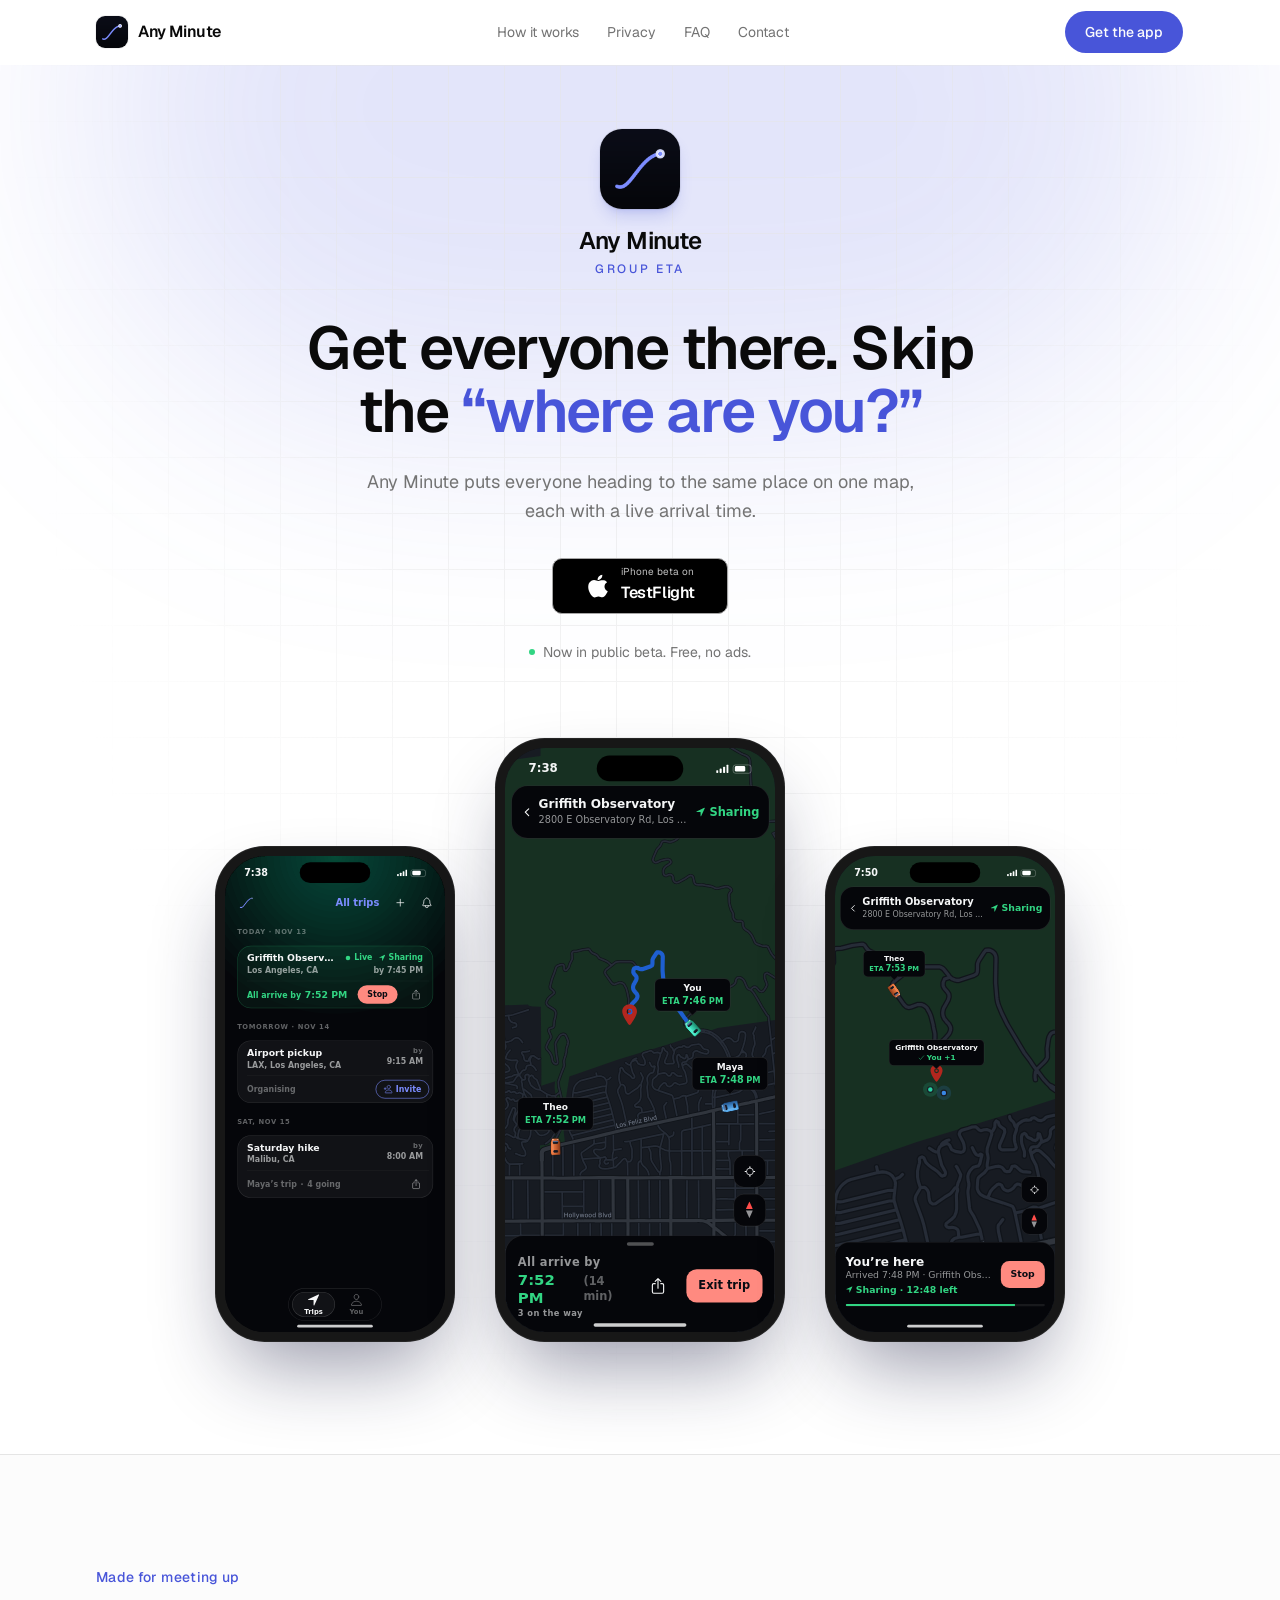
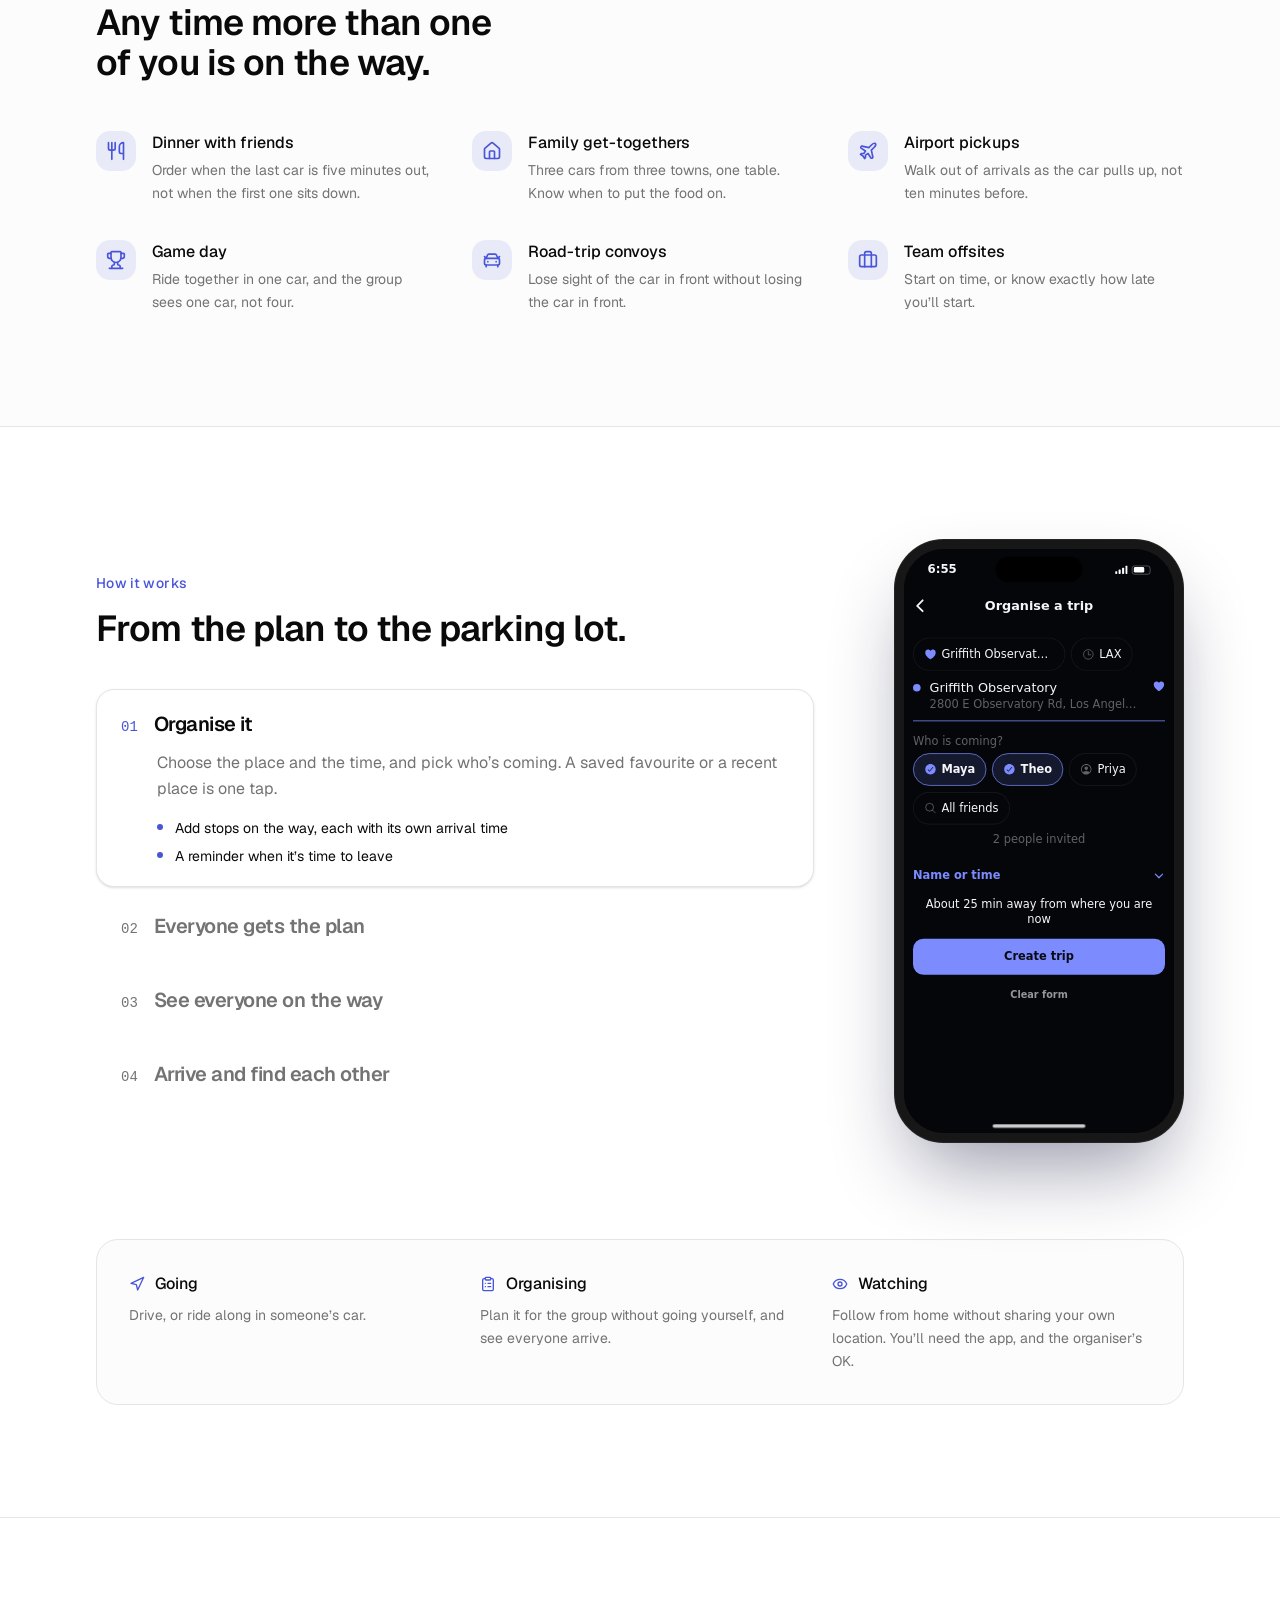
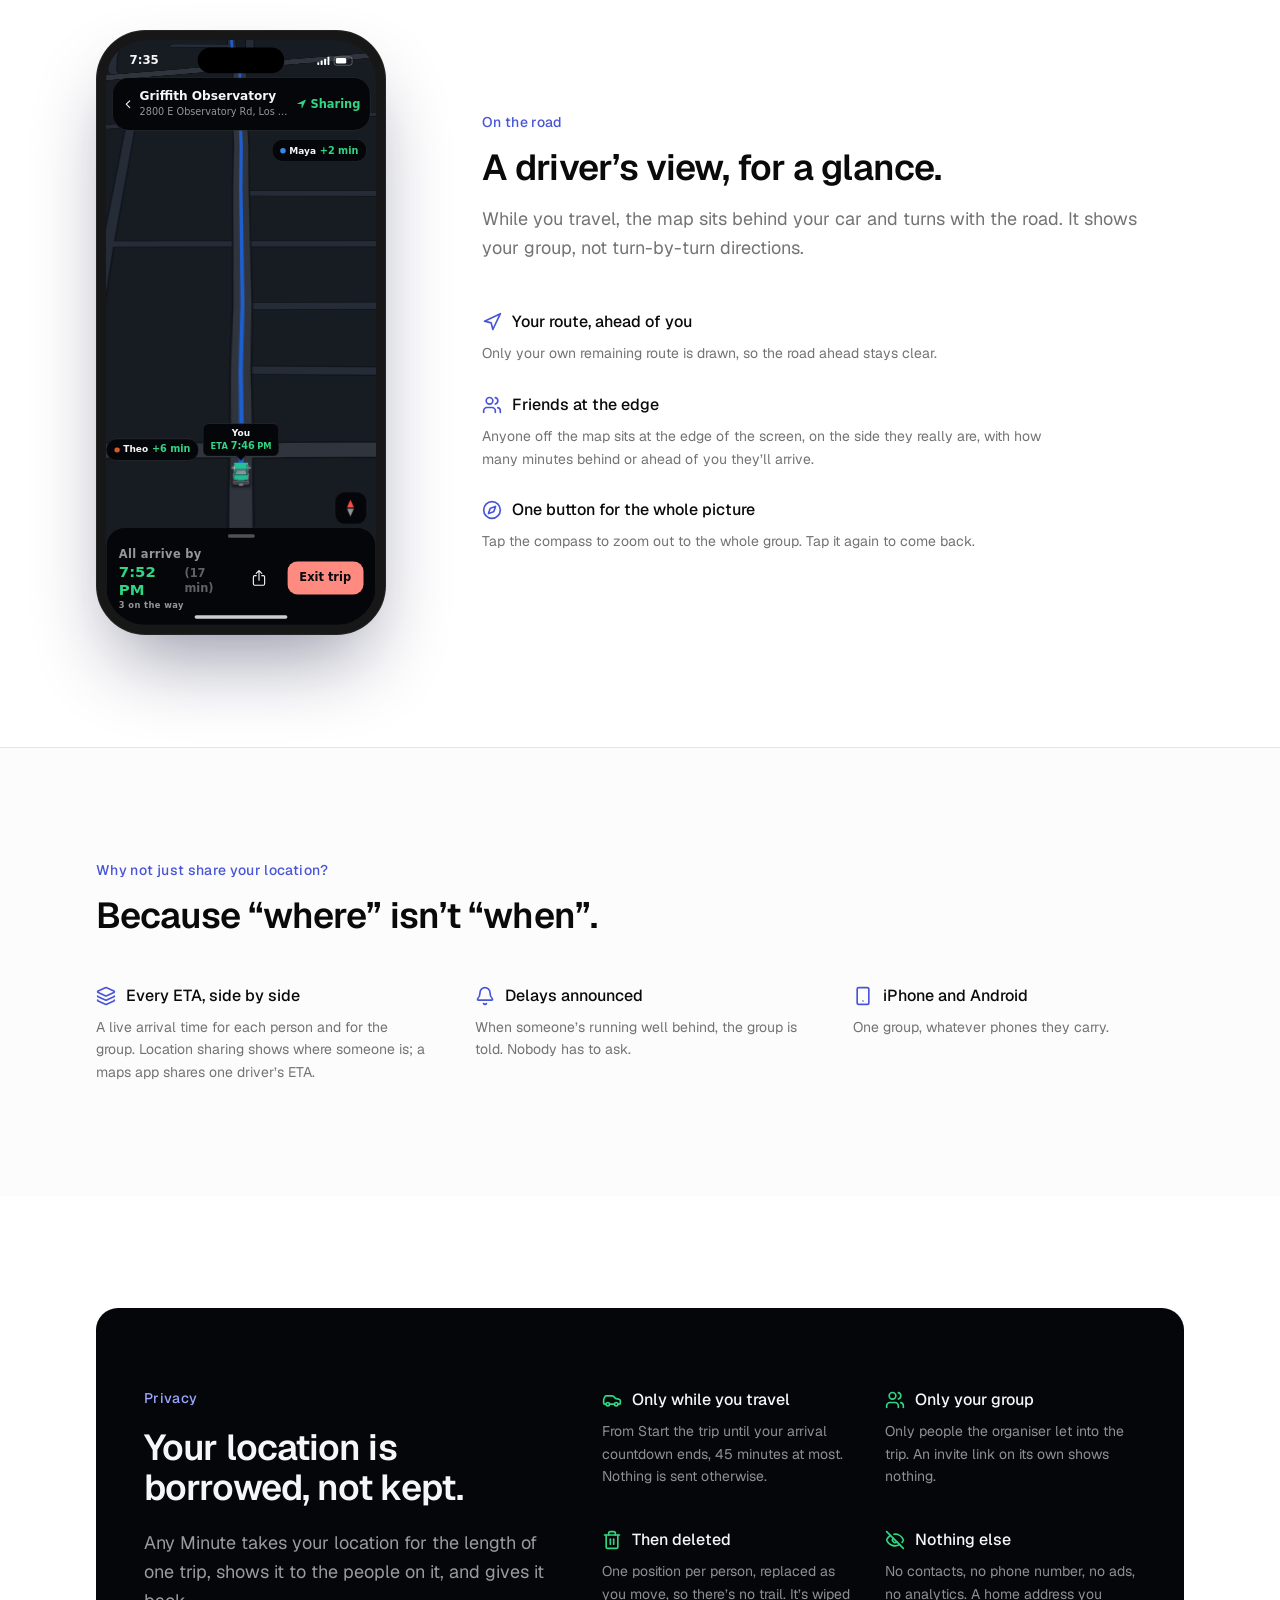
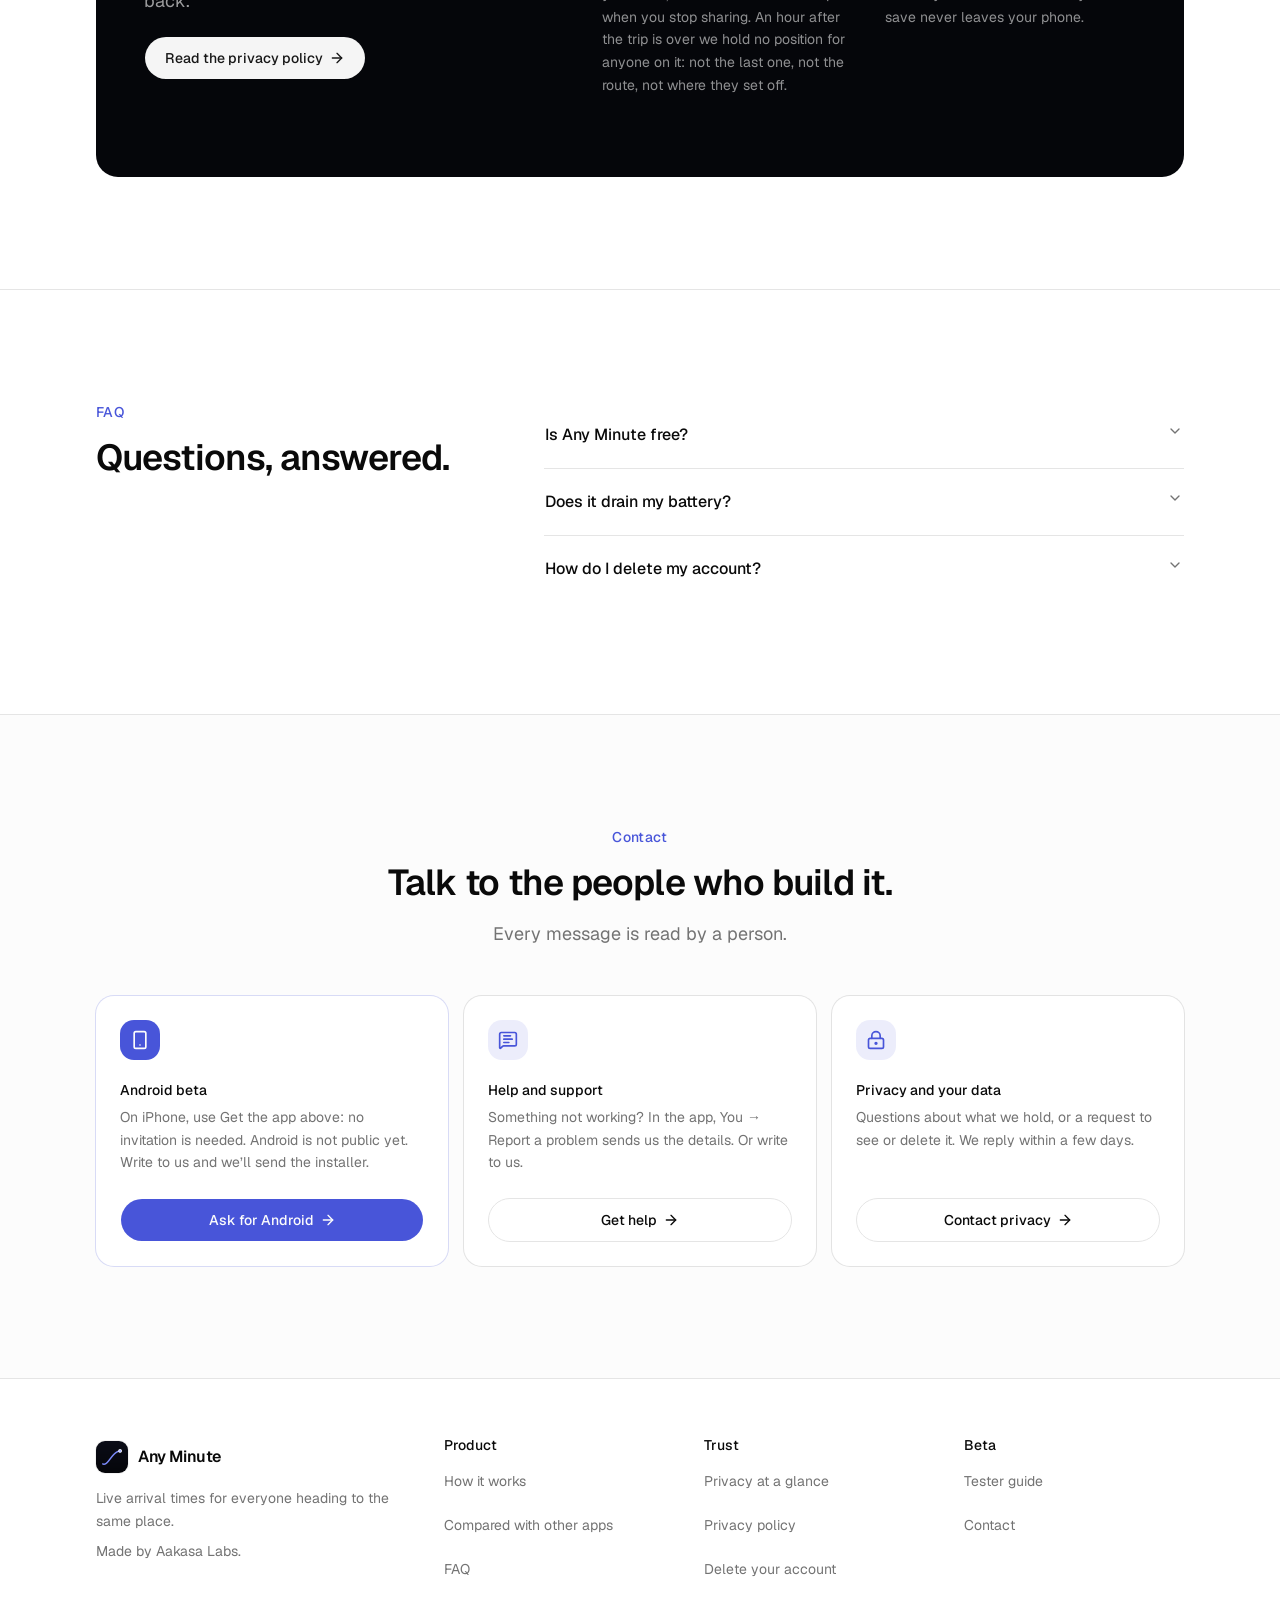
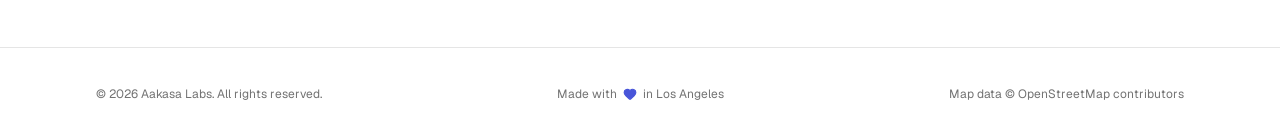
==== commit b33adee1: "Any Minute: the site (anyminute 8c12473)" ====
--- a/index.html
+++ b/index.html
@@ -29,10 +29,10 @@
         set(); m.addEventListener('change', set);
       })();
     </script>
-    <script type="module" crossorigin src="/assets/entry-client-CJf0UqTp.js"></script>
+    <script type="module" crossorigin src="/assets/entry-client-BgYQR65U.js"></script>
     <link rel="stylesheet" crossorigin href="/assets/entry-client-ClM1xwQC.css">
   </head>
   <body data-page="home">
-    <div id="root"><link rel="preload" as="image" href="/img/icon.png"/><link rel="preload" as="image" href="/img/splash-icon.png"/><link rel="preload" as="image" href="/img/griffith-map.svg"/><link rel="preload" as="image" href="/img/car-2.png"/><link rel="preload" as="image" href="/img/car-0.png"/><link rel="preload" as="image" href="/img/car-1.png"/><link rel="preload" as="image" href="/img/griffith-drive.svg"/><link rel="preload" as="image" href="/img/car3d-over.png"/><div class="flex min-h-svh flex-col"><header class="sticky top-0 z-50 transition-colors duration-300 border-b border-transparent"><div class="mx-auto w-full max-w-6xl px-5 sm:px-6 lg:px-8 flex h-16 items-center justify-between"><a href="/" class="flex min-h-11 items-center gap-2.5 font-semibold tracking-tight"><img src="/img/icon.png" alt="" class="size-8 rounded-[9px] ring-1 ring-black/5 dark:ring-white/10"/><span>Any Minute</span></a><nav class="hidden items-center gap-1 md:flex"><a href="/#how" class="group flex h-11 items-center text-sm transition-colors hover:text-foreground text-muted-foreground"><span class="rounded-full px-3 py-1.5">How it works</span></a><a href="/#privacy" class="group flex h-11 items-center text-sm transition-colors hover:text-foreground text-muted-foreground"><span class="rounded-full px-3 py-1.5">Privacy</span></a><a href="/#faq" class="group flex h-11 items-center text-sm transition-colors hover:text-foreground text-muted-foreground"><span class="rounded-full px-3 py-1.5">FAQ</span></a><a href="/#contact" class="group flex h-11 items-center text-sm transition-colors hover:text-foreground text-muted-foreground"><span class="rounded-full px-3 py-1.5">Contact</span></a></nav><div class="flex items-center gap-2"><a href="/#get" data-slot="button" data-variant="default" data-size="default" class="group/button shrink-0 items-center justify-center border border-transparent bg-clip-padding text-sm font-medium whitespace-nowrap transition-all outline-none select-none focus-visible:border-ring focus-visible:ring-3 focus-visible:ring-ring/50 active:not-aria-[haspopup]:translate-y-px disabled:pointer-events-none disabled:opacity-50 aria-invalid:border-destructive aria-invalid:ring-3 aria-invalid:ring-destructive/20 dark:aria-invalid:border-destructive/50 dark:aria-invalid:ring-destructive/40 [&amp;_svg]:pointer-events-none [&amp;_svg]:shrink-0 [&amp;_svg:not([class*=&#x27;size-&#x27;])]:size-4 bg-primary text-primary-foreground hover:bg-primary/80 gap-1.5 has-data-[icon=inline-end]:pr-2 has-data-[icon=inline-start]:pl-2 hidden h-11 rounded-full px-5 sm:inline-flex">Get the app</a><button data-slot="button" data-variant="ghost" data-size="icon" class="group/button inline-flex shrink-0 items-center justify-center rounded-lg border border-transparent bg-clip-padding text-sm font-medium whitespace-nowrap transition-all outline-none select-none focus-visible:border-ring focus-visible:ring-3 focus-visible:ring-ring/50 active:not-aria-[haspopup]:translate-y-px disabled:pointer-events-none disabled:opacity-50 aria-invalid:border-destructive aria-invalid:ring-3 aria-invalid:ring-destructive/20 dark:aria-invalid:border-destructive/50 dark:aria-invalid:ring-destructive/40 [&amp;_svg]:pointer-events-none [&amp;_svg]:shrink-0 hover:bg-muted hover:text-foreground aria-expanded:bg-muted aria-expanded:text-foreground dark:hover:bg-muted/50 -mr-2.5 size-11 md:hidden [&amp;_svg:not([class*=&#x27;size-&#x27;])]:size-5" aria-label="Open menu" aria-expanded="false"><svg xmlns="http://www.w3.org/2000/svg" width="24" height="24" viewBox="0 0 24 24" fill="none" stroke="currentColor" stroke-width="2" stroke-linecap="round" stroke-linejoin="round" class="lucide lucide-menu" aria-hidden="true"><path d="M4 5h16"></path><path d="M4 12h16"></path><path d="M4 19h16"></path></svg></button></div></div></header><main class="flex-1"><section class="relative overflow-hidden"><div class="pointer-events-none absolute inset-0 -z-10"><div class="absolute top-[-20%] left-1/2 h-[640px] w-[1100px] -translate-x-1/2 rounded-full bg-brand/15 blur-[120px]"></div><div class="absolute inset-0 bg-[linear-gradient(to_right,var(--border)_1px,transparent_1px),linear-gradient(to_bottom,var(--border)_1px,transparent_1px)] bg-[size:56px_56px] [mask-image:radial-gradient(ellipse_at_top,black_30%,transparent_70%)] opacity-50"></div></div><div class="mx-auto w-full max-w-6xl px-10 sm:px-6 lg:px-8 flex flex-col items-center pt-10 pb-16 text-center sm:pt-14 sm:pb-20 lg:pt-16 lg:pb-28"><img src="/img/icon.png" alt="" class="size-16 rounded-[18px] shadow-lg ring-1 shadow-brand/20 ring-black/5 sm:size-20 sm:rounded-[22px] dark:ring-white/10"/><p class="mt-4 text-xl font-semibold tracking-tight sm:text-2xl">Any Minute</p><p class="mt-1 text-xs font-medium tracking-[0.22em] text-brand uppercase">Group ETA</p><h1 class="mt-8 max-w-3xl text-[2.5rem] leading-[1.08] font-semibold tracking-tight text-balance sm:mt-10 sm:text-6xl sm:leading-[1.05]">Get everyone there. Skip the <span class="text-brand">“where are you?”</span></h1><p class="mt-5 max-w-xl text-base leading-relaxed text-pretty text-muted-foreground sm:mt-6 sm:text-lg">Any Minute puts everyone heading to the same place on one map, each with a live arrival time.</p><div id="get" class="grid w-full scroll-mt-28 gap-3 max-w-[11rem] mt-8 max-[374px]:-mx-5 max-[374px]:w-[calc(100%+2.5rem)]"><a href="https://testflight.apple.com/join/w2HuhNth" class="flex h-14 items-center justify-center gap-2 rounded-lg border border-[#a6a6a6] bg-black px-2 text-white transition-opacity hover:opacity-85 sm:gap-2.5"><span aria-hidden="true" class="inline-block shrink-0 [&amp;&gt;svg]:block [&amp;&gt;svg]:h-full [&amp;&gt;svg]:w-full [&amp;&gt;svg]:fill-current" style="width:26px;height:26px;color:currentColor"><svg xmlns="http://www.w3.org/2000/svg" viewBox="0 0 512 512" class="ionicon"><path d="M349.13 136.86c-40.32 0-57.36 19.24-85.44 19.24-28.79 0-50.75-19.1-85.69-19.1-34.2 0-70.67 20.88-93.83 56.45-32.52 50.16-27 144.63 25.67 225.11 18.84 28.81 44 61.12 77 61.47h.6c28.68 0 37.2-18.78 76.67-19h.6c38.88 0 46.68 18.89 75.24 18.89h.6c33-.35 59.51-36.15 78.35-64.85 13.56-20.64 18.6-31 29-54.35-76.19-28.92-88.43-136.93-13.08-178.34-23-28.8-55.32-45.48-85.79-45.48Z"/><path d="M340.25 32c-24 1.63-52 16.91-68.4 36.86-14.88 18.08-27.12 44.9-22.32 70.91h1.92c25.56 0 51.72-15.39 67-35.11 14.72-18.77 25.88-45.37 21.8-72.66"/></svg></span><span class="text-left leading-none"><span class="block text-[0.625rem] whitespace-nowrap opacity-75">iPhone beta on</span><span class="mt-1 block text-base font-semibold tracking-tight whitespace-nowrap">TestFlight</span></span></a></div><p class="mt-4 flex min-h-11 flex-wrap items-center justify-center gap-x-2 text-sm text-muted-foreground"><span class="flex items-center gap-2"><span class="size-1.5 rounded-full bg-arrived"></span>Now in public beta. Free, no ads.</span></p><div class="mt-12 flex items-end justify-center gap-10 sm:mt-16"><div data-phone="true" class="relative w-[calc(var(--pw)*1px)] shrink-0 rounded-[3.1rem] max-[374px]:[--pw:260] bg-neutral-900 p-[10px] shadow-[0_40px_80px_-20px_rgba(20,22,60,0.45),0_0_0_1px_rgba(255,255,255,0.06)_inset] dark:bg-neutral-800 hidden [--pw:240] lg:block"><div class="relative w-full overflow-hidden rounded-[2.5rem]" style="aspect-ratio:390/844;background:#05060a"><div class="absolute inset-0"><div class="absolute top-0 left-0 origin-top-left text-left" style="width:390px;height:844px;transform:scale(calc((var(--pw) - 20) / 390));font-family:-apple-system, BlinkMacSystemFont, &quot;SF Pro Text&quot;, system-ui, sans-serif;-webkit-font-smoothing:antialiased;color:#f5f6f7"><div class="absolute inset-0" style="background:#05060a"><div class="absolute rounded-full" style="width:560px;height:560px;left:-85px;top:-280px;background:rgba(50,213,131,0.0127)"></div><div class="absolute rounded-full" style="width:533.1700754130943px;height:533.1700754130943px;left:-71.58503770654715px;top:-266.58503770654715px;background:rgba(50,213,131,0.0127)"></div><div class="absolute rounded-full" style="width:506.68576640904985px;height:506.68576640904985px;left:-58.342883204524924px;top:-253.34288320452492px;background:rgba(50,213,131,0.0127)"></div><div class="absolute rounded-full" style="width:480.5556596126546px;height:480.5556596126546px;left:-45.277829806327304px;top:-240.2778298063273px;background:rgba(50,213,131,0.0127)"></div><div class="absolute rounded-full" style="width:454.78890487365817px;height:454.78890487365817px;left:-32.394452436829084px;top:-227.39445243682908px;background:rgba(50,213,131,0.0127)"></div><div class="absolute rounded-full" style="width:429.39527707784885px;height:429.39527707784885px;left:-19.697638538924423px;top:-214.69763853892442px;background:rgba(50,213,131,0.0127)"></div><div class="absolute rounded-full" style="width:404.38524770858857px;height:404.38524770858857px;left:-7.192623854294283px;top:-202.19262385429428px;background:rgba(50,213,131,0.0127)"></div><div class="absolute rounded-full" style="width:379.7700682076263px;height:379.7700682076263px;left:5.114965896186845px;top:-189.88503410381315px;background:rgba(50,213,131,0.0127)"></div><div class="absolute rounded-full" style="width:355.5618677321036px;height:355.5618677321036px;left:17.21906613394819px;top:-177.7809338660518px;background:rgba(50,213,131,0.0127)"></div><div class="absolute rounded-full" style="width:331.7737686339877px;height:331.7737686339877px;left:29.113115683006157px;top:-165.88688431699384px;background:rgba(50,213,131,0.0127)"></div><div class="absolute rounded-full" style="width:308.42002397132285px;height:308.42002397132285px;left:40.789988014338576px;top:-154.21001198566142px;background:rgba(50,213,131,0.0127)"></div><div class="absolute rounded-full" style="width:285.5161827049643px;height:285.5161827049643px;left:52.241908647517846px;top:-142.75809135248215px;background:rgba(50,213,131,0.0127)"></div><div class="absolute rounded-full" style="width:263.07929010147234px;height:263.07929010147234px;left:63.46035494926383px;top:-131.53964505073617px;background:rgba(50,213,131,0.0127)"></div><div class="absolute rounded-full" style="width:241.12813350116426px;height:241.12813350116426px;left:74.43593324941787px;top:-120.56406675058213px;background:rgba(50,213,131,0.0127)"></div><div class="absolute rounded-full" style="width:219.6835474110902px;height:219.6835474110902px;left:85.1582262944549px;top:-109.8417737055451px;background:rgba(50,213,131,0.0127)"></div><div class="absolute rounded-full" style="width:198.76879747758406px;height:198.76879747758406px;left:95.61560126120797px;top:-99.38439873879203px;background:rgba(50,213,131,0.0127)"></div><div class="absolute rounded-full" style="width:178.41007133187514px;height:178.41007133187514px;left:105.79496433406243px;top:-89.20503566593757px;background:rgba(50,213,131,0.0127)"></div><div class="absolute rounded-full" style="width:158.63711738809855px;height:158.63711738809855px;left:115.68144130595073px;top:-79.31855869404927px;background:rgba(50,213,131,0.0127)"></div><div class="absolute rounded-full" style="width:139.48409362053815px;height:139.48409362053815px;left:125.25795318973093px;top:-69.74204681026907px;background:rgba(50,213,131,0.0127)"></div><div class="absolute rounded-full" style="width:120.99072314041729px;height:120.99072314041729px;left:134.50463842979136px;top:-60.495361570208644px;background:rgba(50,213,131,0.0127)"></div><div class="absolute rounded-full" style="width:103.20391374979063px;height:103.20391374979063px;left:143.3980431251047px;top:-51.601956874895315px;background:rgba(50,213,131,0.0127)"></div><div class="absolute rounded-full" style="width:86.18010893414413px;height:86.18010893414413px;left:151.90994553292794px;top:-43.090054467072065px;background:rgba(50,213,131,0.0127)"></div><div class="absolute rounded-full" style="width:69.98885243580709px;height:69.98885243580709px;left:160.00557378209646px;top:-34.994426217903545px;background:rgba(50,213,131,0.0127)"></div><div class="absolute rounded-full" style="width:54.71850088210794px;height:54.71850088210794px;left:167.64074955894603px;top:-27.35925044105397px;background:rgba(50,213,131,0.0127)"></div><div class="absolute rounded-full" style="width:40.48607478439679px;height:40.48607478439679px;left:174.7569626078016px;top:-20.243037392198396px;background:rgba(50,213,131,0.0127)"></div><div class="absolute rounded-full" style="width:27.45607032558824px;height:27.45607032558824px;left:181.27196483720587px;top:-13.72803516279412px;background:rgba(50,213,131,0.0127)"></div><div class="absolute rounded-full" style="width:15.882365231048155px;height:15.882365231048155px;left:187.05881738447593px;top:-7.9411826155240774px;background:rgba(50,213,131,0.0127)"></div><div class="absolute rounded-full" style="width:6.230525598634318px;height:6.230525598634318px;left:191.88473720068285px;top:-3.115262799317159px;background:rgba(50,213,131,0.0127)"></div><div class="absolute inset-x-0 flex items-center justify-between" style="top:54px;height:56.5px;padding-left:21.5px;padding-right:8.5px"><img src="/img/splash-icon.png" alt="" style="width:32.5px;height:32.5px"/><div class="flex items-center"><span style="font-size:17.5px;line-height:23px;font-weight:600;letter-spacing:0;color:#7c8cff;padding:0 13px 0 4.5px">All trips</span><span class="flex items-center justify-center" style="width:47.5px;height:47.5px"><span aria-hidden="true" class="inline-block shrink-0 [&amp;&gt;svg]:block [&amp;&gt;svg]:h-full [&amp;&gt;svg]:w-full [&amp;&gt;svg]:fill-current" style="width:21.5px;height:21.5px;color:#f5f6f7"><svg xmlns="http://www.w3.org/2000/svg" viewBox="0 0 512 512" class="ionicon"><path d="M256 112v288M400 256H112" fill="none" stroke="currentColor" stroke-linecap="round" stroke-linejoin="round" stroke-width="32px"/></svg></span></span><span class="relative flex items-center justify-center" style="width:47.5px;height:47.5px"><span aria-hidden="true" class="inline-block shrink-0 [&amp;&gt;svg]:block [&amp;&gt;svg]:h-full [&amp;&gt;svg]:w-full [&amp;&gt;svg]:fill-current" style="width:21.5px;height:21.5px;color:#f5f6f7"><svg xmlns="http://www.w3.org/2000/svg" viewBox="0 0 512 512" class="ionicon"><path d="M427.68 351.43C402 320 383.87 304 383.87 217.35 383.87 138 343.35 109.73 310 96c-4.43-1.82-8.6-6-9.95-10.55C294.2 65.54 277.8 48 256 48s-38.21 17.55-44 37.47c-1.35 4.6-5.52 8.71-9.95 10.53-33.39 13.75-73.87 41.92-73.87 121.35C128.13 304 110 320 84.32 351.43 73.68 364.45 83 384 101.61 384h308.88c18.51 0 27.77-19.61 17.19-32.57M320 384v16a64 64 0 0 1-128 0v-16" fill="none" stroke="currentColor" stroke-linecap="round" stroke-linejoin="round" stroke-width="32px"/></svg></span></span></div></div><div class="absolute inset-x-0" style="top:128px;padding:0 21.5px;display:grid;grid-template-columns:minmax(0, 1fr);gap:8.5px"><div style="font-size:12px;line-height:14px;font-weight:700;letter-spacing:1.1px;color:rgba(245,246,247,0.38);text-transform:uppercase;margin-top:0;margin-bottom:8.5px">Today · Nov 13</div><div style="background:rgba(50,213,131,0.07);border:1px solid rgba(50,213,131,0.28);border-radius:24px;padding:11px 16.5px 0"><div class="flex items-start" style="gap:13px"><div class="min-w-0 flex-1"><div class="truncate" style="font-size:16.5px;line-height:21.5px;font-weight:600;letter-spacing:0;color:#f5f6f7">Griffith Observatory</div><div style="font-size:14px;line-height:19.5px;font-weight:600;letter-spacing:0;color:rgba(245,246,247,0.60)">Los Angeles, CA</div></div><div class="flex flex-col items-end" style="gap:2px"><div class="flex items-center" style="gap:11px"><span class="flex items-center" style="gap:6.5px"><span class="rounded-full" style="width:8.5px;height:8.5px;background:#32d583"></span><span style="font-size:14px;line-height:19.5px;font-weight:700;letter-spacing:0;color:#32d583">Live</span></span><span class="flex items-center" style="gap:4.5px"><span aria-hidden="true" class="inline-block shrink-0 [&amp;&gt;svg]:block [&amp;&gt;svg]:h-full [&amp;&gt;svg]:w-full [&amp;&gt;svg]:fill-current" style="width:13px;height:13px;color:#32d583"><svg xmlns="http://www.w3.org/2000/svg" viewBox="0 0 512 512" class="ionicon"><path d="M272 464a16 16 0 0 1-16-16.42V264.13a8 8 0 0 0-8-8H64.41a16.31 16.31 0 0 1-15.49-10.65 16 16 0 0 1 8.41-19.87l384-176.15a16 16 0 0 1 21.22 21.19l-176 384A16 16 0 0 1 272 464"/></svg></span><span style="font-size:14px;line-height:19.5px;font-weight:700;letter-spacing:0;color:#32d583">Sharing</span></span></div><span style="font-size:14px;line-height:19.5px;font-weight:600;letter-spacing:0;color:rgba(245,246,247,0.60);font-variant-numeric:tabular-nums">by <!-- -->7:45 PM</span></div></div><div class="flex items-center" style="gap:8.5px;margin-top:8.5px;margin-right:-11px;border-top:1px solid rgba(255,255,255,0.06)"><div class="flex min-w-0 flex-1 items-baseline" style="gap:6.5px"><span style="font-size:14px;line-height:19.5px;font-weight:700;letter-spacing:0;color:#32d583">All arrive by</span><span style="font-size:16.5px;line-height:21.5px;font-weight:700;letter-spacing:0;color:#32d583;font-variant-numeric:tabular-nums">7:52 PM</span></div><span class="flex items-center justify-center" style="height:47.5px"><span class="inline-flex items-center" style="height:32.5px;padding:0 17.5px;gap:5.5px;border-radius:30.5px;background:#ff8a80;border:0;font-size:14px;line-height:19.5px;font-weight:700;letter-spacing:0;color:#0a0b12">Stop</span></span><span class="flex items-center justify-center" style="width:47.5px;height:47.5px"><span aria-hidden="true" class="inline-block shrink-0 [&amp;&gt;svg]:block [&amp;&gt;svg]:h-full [&amp;&gt;svg]:w-full [&amp;&gt;svg]:fill-current" style="width:19.5px;height:19.5px;color:rgba(245,246,247,0.60)"><svg xmlns="http://www.w3.org/2000/svg" viewBox="0 0 512 512" class="ionicon"><path d="M336 192h40a40 40 0 0 1 40 40v192a40 40 0 0 1-40 40H136a40 40 0 0 1-40-40V232a40 40 0 0 1 40-40h40M336 128l-80-80-80 80M256 321V48" fill="none" stroke="currentColor" stroke-linecap="round" stroke-linejoin="round" stroke-width="32px"/></svg></span></span></div></div><div style="font-size:12px;line-height:14px;font-weight:700;letter-spacing:1.1px;color:rgba(245,246,247,0.38);text-transform:uppercase;margin-top:17.5px;margin-bottom:8.5px">Tomorrow · Nov 14</div><div style="background:rgba(255,255,255,0.05);border:1px solid rgba(255,255,255,0.11);border-radius:24px;padding:11px 16.5px 0"><div class="flex items-start" style="gap:13px"><div class="min-w-0 flex-1"><div class="truncate" style="font-size:16.5px;line-height:21.5px;font-weight:600;letter-spacing:0;color:#f5f6f7">Airport pickup</div><div style="font-size:14px;line-height:19.5px;font-weight:600;letter-spacing:0;color:rgba(245,246,247,0.60)">LAX, Los Angeles, CA</div></div><div class="flex flex-col items-end" style="gap:2px"><span style="font-size:12px;line-height:14px;font-weight:600;letter-spacing:0.6px;color:rgba(245,246,247,0.38)">by</span><span style="font-size:14px;line-height:19.5px;font-weight:600;letter-spacing:0;color:rgba(245,246,247,0.60);font-variant-numeric:tabular-nums">9:15 AM</span></div></div><div class="flex items-center" style="gap:8.5px;margin-top:8.5px;margin-right:-11px;border-top:1px solid rgba(255,255,255,0.06)"><div class="flex min-w-0 flex-1 items-baseline" style="gap:6.5px"><span style="font-size:14px;line-height:19.5px;font-weight:600;letter-spacing:0;color:rgba(245,246,247,0.38)">Organising</span></div><span class="flex items-center justify-center" style="height:47.5px"><span class="inline-flex items-center" style="height:32.5px;padding:0 13px;gap:5.5px;border-radius:30.5px;background:transparent;border:1px solid #7c8cff;font-size:14px;line-height:19.5px;font-weight:700;letter-spacing:0;color:#7c8cff"><span aria-hidden="true" class="inline-block shrink-0 [&amp;&gt;svg]:block [&amp;&gt;svg]:h-full [&amp;&gt;svg]:w-full [&amp;&gt;svg]:fill-current" style="width:16.5px;height:16.5px;color:#7c8cff"><svg xmlns="http://www.w3.org/2000/svg" viewBox="0 0 512 512" class="ionicon"><path d="M376 144c-3.92 52.87-44 96-88 96s-84.15-43.12-88-96c-4-55 35-96 88-96s92 42 88 96" fill="none" stroke="currentColor" stroke-linecap="round" stroke-linejoin="round" stroke-width="32px"/><path d="M288 304c-87 0-175.3 48-191.64 138.6-2 10.92 4.21 21.4 15.65 21.4H464c11.44 0 17.62-10.48 15.65-21.4C463.3 352 375 304 288 304Z" fill="none" stroke="currentColor" stroke-miterlimit="10" stroke-width="32px"/><path d="M88 176v112M144 232H32" fill="none" stroke="currentColor" stroke-linecap="round" stroke-linejoin="round" stroke-width="32px"/></svg></span>Invite</span></span></div></div><div style="font-size:12px;line-height:14px;font-weight:700;letter-spacing:1.1px;color:rgba(245,246,247,0.38);text-transform:uppercase;margin-top:17.5px;margin-bottom:8.5px">Sat, Nov 15</div><div style="background:rgba(255,255,255,0.05);border:1px solid rgba(255,255,255,0.11);border-radius:24px;padding:11px 16.5px 0"><div class="flex items-start" style="gap:13px"><div class="min-w-0 flex-1"><div class="truncate" style="font-size:16.5px;line-height:21.5px;font-weight:600;letter-spacing:0;color:#f5f6f7">Saturday hike</div><div style="font-size:14px;line-height:19.5px;font-weight:600;letter-spacing:0;color:rgba(245,246,247,0.60)">Malibu, CA</div></div><div class="flex flex-col items-end" style="gap:2px"><span style="font-size:12px;line-height:14px;font-weight:600;letter-spacing:0.6px;color:rgba(245,246,247,0.38)">by</span><span style="font-size:14px;line-height:19.5px;font-weight:600;letter-spacing:0;color:rgba(245,246,247,0.60);font-variant-numeric:tabular-nums">8:00 AM</span></div></div><div class="flex items-center" style="gap:8.5px;margin-top:8.5px;margin-right:-11px;border-top:1px solid rgba(255,255,255,0.06)"><div class="flex min-w-0 flex-1 items-baseline" style="gap:6.5px"><span style="font-size:14px;line-height:19.5px;font-weight:600;letter-spacing:0;color:rgba(245,246,247,0.38)">Maya’s trip</span><span style="font-size:14px;line-height:19.5px;font-weight:600;letter-spacing:0;color:rgba(245,246,247,0.38)">·</span><span style="font-size:14px;line-height:19.5px;font-weight:600;letter-spacing:0;color:rgba(245,246,247,0.38)">4 going</span></div><span class="flex items-center justify-center" style="width:47.5px;height:47.5px"><span aria-hidden="true" class="inline-block shrink-0 [&amp;&gt;svg]:block [&amp;&gt;svg]:h-full [&amp;&gt;svg]:w-full [&amp;&gt;svg]:fill-current" style="width:19.5px;height:19.5px;color:rgba(245,246,247,0.60)"><svg xmlns="http://www.w3.org/2000/svg" viewBox="0 0 512 512" class="ionicon"><path d="M336 192h40a40 40 0 0 1 40 40v192a40 40 0 0 1-40 40H136a40 40 0 0 1-40-40V232a40 40 0 0 1 40-40h40M336 128l-80-80-80 80M256 321V48" fill="none" stroke="currentColor" stroke-linecap="round" stroke-linejoin="round" stroke-width="32px"/></svg></span></span></div></div></div><div class="absolute inset-x-0 flex justify-center" style="bottom:20px"><div class="relative flex" style="padding:6px;border-radius:999px;background:#05060a;border:1px solid rgba(255,255,255,0.11)"><div class="absolute" style="left:6px;top:6px;width:76px;height:44px;border-radius:22px;background:rgba(255,255,255,0.05);border:1px solid rgba(255,255,255,0.17)"></div><div class="relative flex flex-col items-center justify-center" style="width:76px;height:44px"><span aria-hidden="true" class="inline-block shrink-0 [&amp;&gt;svg]:block [&amp;&gt;svg]:h-full [&amp;&gt;svg]:w-full [&amp;&gt;svg]:fill-current" style="width:24px;height:24px;color:#f5f6f7"><svg xmlns="http://www.w3.org/2000/svg" viewBox="0 0 512 512" class="ionicon"><path d="M272 464a16 16 0 0 1-16-16.42V264.13a8 8 0 0 0-8-8H64.41a16.31 16.31 0 0 1-15.49-10.65 16 16 0 0 1 8.41-19.87l384-176.15a16 16 0 0 1 21.22 21.19l-176 384A16 16 0 0 1 272 464"/></svg></span><span style="font-size:12px;line-height:16px;font-weight:700;margin-top:1px;color:#f5f6f7">Trips</span></div><div class="relative flex flex-col items-center justify-center" style="width:76px;height:44px"><span aria-hidden="true" class="inline-block shrink-0 [&amp;&gt;svg]:block [&amp;&gt;svg]:h-full [&amp;&gt;svg]:w-full [&amp;&gt;svg]:fill-current" style="width:24px;height:24px;color:rgba(245,246,247,0.38)"><svg xmlns="http://www.w3.org/2000/svg" viewBox="0 0 512 512" class="ionicon"><path d="M344 144c-3.92 52.87-44 96-88 96s-84.15-43.12-88-96c-4-55 35-96 88-96s92 42 88 96" fill="none" stroke="currentColor" stroke-linecap="round" stroke-linejoin="round" stroke-width="32px"/><path d="M256 304c-87 0-175.3 48-191.64 138.6C62.39 453.52 68.57 464 80 464h352c11.44 0 17.62-10.48 15.65-21.4C431.3 352 343 304 256 304Z" fill="none" stroke="currentColor" stroke-miterlimit="10" stroke-width="32px"/></svg></span><span style="font-size:12px;line-height:16px;font-weight:700;margin-top:1px;color:rgba(245,246,247,0.38)">You</span></div></div></div><div class="absolute inset-x-0 top-0 flex h-[54px] items-center justify-between px-[34px] pt-[6px] text-[17px] font-semibold"><span style="font-variant-numeric:tabular-nums">7:38</span><span class="flex items-center gap-[6px]"><svg width="18" height="12" viewBox="0 0 18 12" fill="white"><rect x="0" y="8" width="3" height="4" rx="1"></rect><rect x="5" y="5.5" width="3" height="6.5" rx="1"></rect><rect x="10" y="3" width="3" height="9" rx="1"></rect><rect x="15" y="0" width="3" height="12" rx="1"></rect></svg><span class="relative h-[13px] w-[27px] rounded-[4px] border border-white/40 p-[1.5px]"><span class="block h-full w-[72%] rounded-[2px] bg-white"></span></span></span></div></div><div class="absolute top-[11px] left-1/2 h-[37px] w-[125px] -translate-x-1/2 rounded-full bg-black"></div><div class="absolute bottom-[8px] left-1/2 h-[5px] w-[134px] -translate-x-1/2 rounded-full bg-white/80"></div></div></div></div></div><div data-phone="true" class="relative w-[calc(var(--pw)*1px)] shrink-0 rounded-[3.1rem] [--pw:290] max-[374px]:[--pw:260] bg-neutral-900 p-[10px] shadow-[0_40px_80px_-20px_rgba(20,22,60,0.45),0_0_0_1px_rgba(255,255,255,0.06)_inset] dark:bg-neutral-800"><div class="relative w-full overflow-hidden rounded-[2.5rem]" style="aspect-ratio:390/844;background:#05060a"><div class="absolute inset-0"><div class="absolute top-0 left-0 origin-top-left text-left" style="width:390px;height:844px;transform:scale(calc((var(--pw) - 20) / 390));font-family:-apple-system, BlinkMacSystemFont, &quot;SF Pro Text&quot;, system-ui, sans-serif;-webkit-font-smoothing:antialiased;color:#f5f6f7"><img src="/img/griffith-map.svg" alt="" class="absolute inset-0 h-full w-full max-w-none" style="background:#171b22;transform:scale(1);transform-origin:180px 402px"/><svg viewBox="0 0 390 844" class="absolute inset-0 h-full w-full" aria-hidden="true"><path d="M270.8 403.8L268.9 402L266.2 399.1L260.5 391.5L258.5 388.8L257.2 386.9L255.4 384.2L250.7 377.9L237.1 355.1L232.6 346L230.1 339.9L229.3 337.5L228.9 335.4L228.6 333.6L227.6 321.7L227.6 318.7L227.8 306.9L227.9 303.9L227.9 301.3L227.7 300L227.2 298.6L226.5 297.5L225.2 296.3L223.2 295.3L221.7 295.1L219.6 295.3L218.3 297L214 303.6L213.1 305.9L213 307.4L213 310.6L212.8 312.9L212.2 314.2L209.8 315.6L199.3 319.1L198.1 319.5L196.6 319.5L194.9 319.2L192.4 318.2L191.4 317.4L189.5 317.4L186.5 318.4L185.5 320.9L185.3 323.9L186.2 325.8L188.7 328.7L189.9 330.6L190.1 332.8L189.4 335.4L187.1 339.6L186 341.4L185.4 343L185 345L185 346.4L185.2 347.9L185.7 349.6L187.5 351.9L188.2 352.9L189.9 354.6L190.7 355.8L191.4 358.1L191.3 359.5L190.6 361.6L189.8 362.9L186.9 366.3L184.7 368.4L183.2 370.1L182.2 371.8L181.5 373.7L181.3 377.7L181.4 379.3L181.9 382L181.9 383.4L181.6 384.6L180.4 385.5L179.9 385.5" fill="none" stroke="#1e5fd0" stroke-width="6" stroke-linecap="round" stroke-linejoin="round"></path></svg><div class="absolute" style="left:163px;top:368px"><span aria-hidden="true" class="inline-block shrink-0 [&amp;&gt;svg]:block [&amp;&gt;svg]:h-full [&amp;&gt;svg]:w-full [&amp;&gt;svg]:fill-current" style="width:34px;height:34px;color:#b3261e"><svg xmlns="http://www.w3.org/2000/svg" viewBox="0 0 512 512" class="ionicon"><circle cx="256" cy="192" r="32"/><path d="M256 32c-88.22 0-160 68.65-160 153 0 40.17 18.31 93.59 54.42 158.78 29 52.34 62.55 99.67 80 123.22a31.75 31.75 0 0 0 51.22 0c17.42-23.55 51-70.88 80-123.22C397.69 278.61 416 225.19 416 185c0-84.35-71.78-153-160-153m0 224a64 64 0 1 1 64-64 64.07 64.07 0 0 1-64 64"/></svg></span></div><img src="/img/car-2.png" alt="" class="absolute" style="left:256px;top:389px;width:30px;height:30px;rotate:318deg"/><div class="absolute" style="left:271px;top:404px;transform:translate(-50%, calc(-100% - 24px))"><div class="relative flex flex-col items-center" style="background:#05060a;border:1px solid rgba(255,255,255,0.11);border-radius:8.5px;padding:5.5px 10px"><div style="font-size:13px;line-height:16.5px;font-weight:700;letter-spacing:0;color:#f5f6f7;white-space:nowrap">You</div><div class="flex items-baseline" style="gap:3.5px;margin-top:1px"><span style="font-size:12px;line-height:15px;font-weight:700;color:#32d583;letter-spacing:0.3px">ETA</span><span style="font-size:14px;line-height:16.5px;font-weight:700;color:#32d583;font-variant-numeric:tabular-nums">7:46</span><span style="font-size:12px;line-height:15px;font-weight:700;color:#32d583">PM</span></div><div class="absolute left-1/2 size-[10px] -translate-x-1/2 rotate-45" style="bottom:-5px;background:#05060a;border-right:1px solid rgba(255,255,255,0.11);border-bottom:1px solid rgba(255,255,255,0.11)"></div></div></div><img src="/img/car-0.png" alt="" class="absolute" style="left:310px;top:503px;width:30px;height:30px;rotate:258deg"/><div class="absolute" style="left:325px;top:518px;transform:translate(-50%, calc(-100% - 24px))"><div class="relative flex flex-col items-center" style="background:#05060a;border:1px solid rgba(255,255,255,0.11);border-radius:8.5px;padding:5.5px 10px"><div style="font-size:13px;line-height:16.5px;font-weight:700;letter-spacing:0;color:#f5f6f7;white-space:nowrap">Maya</div><div class="flex items-baseline" style="gap:3.5px;margin-top:1px"><span style="font-size:12px;line-height:15px;font-weight:700;color:#32d583;letter-spacing:0.3px">ETA</span><span style="font-size:14px;line-height:16.5px;font-weight:700;color:#32d583;font-variant-numeric:tabular-nums">7:48</span><span style="font-size:12px;line-height:15px;font-weight:700;color:#32d583">PM</span></div><div class="absolute left-1/2 size-[10px] -translate-x-1/2 rotate-45" style="bottom:-5px;background:#05060a;border-right:1px solid rgba(255,255,255,0.11);border-bottom:1px solid rgba(255,255,255,0.11)"></div></div></div><img src="/img/car-1.png" alt="" class="absolute" style="left:58px;top:561px;width:30px;height:30px;rotate:358deg"/><div class="absolute" style="left:73px;top:576px;transform:translate(-50%, calc(-100% - 24px))"><div class="relative flex flex-col items-center" style="background:#05060a;border:1px solid rgba(255,255,255,0.11);border-radius:8.5px;padding:5.5px 10px"><div style="font-size:13px;line-height:16.5px;font-weight:700;letter-spacing:0;color:#f5f6f7;white-space:nowrap">Theo</div><div class="flex items-baseline" style="gap:3.5px;margin-top:1px"><span style="font-size:12px;line-height:15px;font-weight:700;color:#32d583;letter-spacing:0.3px">ETA</span><span style="font-size:14px;line-height:16.5px;font-weight:700;color:#32d583;font-variant-numeric:tabular-nums">7:52</span><span style="font-size:12px;line-height:15px;font-weight:700;color:#32d583">PM</span></div><div class="absolute left-1/2 size-[10px] -translate-x-1/2 rotate-45" style="bottom:-5px;background:#05060a;border-right:1px solid rgba(255,255,255,0.11);border-bottom:1px solid rgba(255,255,255,0.11)"></div></div></div><div class="absolute inset-x-0" style="top:54px;padding:0 8.5px"><div class="flex items-center" style="background:#05060a;border:1px solid rgba(255,255,255,0.11);border-radius:24px;padding:15px 13px;gap:8.5px"><span aria-hidden="true" class="inline-block shrink-0 [&amp;&gt;svg]:block [&amp;&gt;svg]:h-full [&amp;&gt;svg]:w-full [&amp;&gt;svg]:fill-current" style="width:17.5px;height:17.5px;color:#f5f6f7"><svg xmlns="http://www.w3.org/2000/svg" viewBox="0 0 512 512" class="ionicon"><path d="M328 112 184 256l144 144" fill="none" stroke="currentColor" stroke-linecap="round" stroke-linejoin="round" stroke-width="48px"/></svg></span><div class="min-w-0 flex-1" style="display:grid;gap:2px"><div class="truncate" style="font-size:17.5px;line-height:23px;font-weight:700;letter-spacing:0;color:#f5f6f7">Griffith Observatory</div><div class="truncate" style="font-size:14px;line-height:19.5px;font-weight:400;letter-spacing:0;color:rgba(245,246,247,0.60)">2800 E Observatory Rd, Los Angeles, CA 90027</div></div><div class="flex items-center" style="gap:5.5px"><span aria-hidden="true" class="inline-block shrink-0 [&amp;&gt;svg]:block [&amp;&gt;svg]:h-full [&amp;&gt;svg]:w-full [&amp;&gt;svg]:fill-current" style="width:15px;height:15px;color:#32d583"><svg xmlns="http://www.w3.org/2000/svg" viewBox="0 0 512 512" class="ionicon"><path d="M272 464a16 16 0 0 1-16-16.42V264.13a8 8 0 0 0-8-8H64.41a16.31 16.31 0 0 1-15.49-10.65 16 16 0 0 1 8.41-19.87l384-176.15a16 16 0 0 1 21.22 21.19l-176 384A16 16 0 0 1 272 464"/></svg></span><span style="font-size:16.5px;line-height:21.5px;font-weight:600;letter-spacing:0;color:#32d583">Sharing</span></div></div></div><div class="absolute flex flex-col" style="right:13px;bottom:153px;gap:8.5px"><div class="flex items-center justify-center" style="width:47.5px;height:47.5px;border-radius:15px;background:#05060a;border:1px solid rgba(255,255,255,0.11)"><span aria-hidden="true" class="inline-block shrink-0 [&amp;&gt;svg]:block [&amp;&gt;svg]:h-full [&amp;&gt;svg]:w-full [&amp;&gt;svg]:fill-current" style="width:17.5px;height:17.5px;color:#f5f6f7"><svg xmlns="http://www.w3.org/2000/svg" viewBox="0 0 512 512" class="ionicon"><path d="M256 96V56M256 456v-40" fill="none" stroke="currentColor" stroke-linecap="round" stroke-linejoin="round" stroke-width="48px"/><path d="M256 112a144 144 0 1 0 144 144 144 144 0 0 0-144-144Z" fill="none" stroke="currentColor" stroke-miterlimit="10" stroke-width="32px"/><path d="M416 256h40M56 256h40" fill="none" stroke="currentColor" stroke-linecap="round" stroke-linejoin="round" stroke-width="48px"/></svg></span></div><div class="flex items-center justify-center" style="width:47.5px;height:47.5px;border-radius:15px;background:#05060a;border:1px solid rgba(255,255,255,0.11)"><svg width="10" height="24" viewBox="0 0 10 24" aria-hidden="true" style="rotate:0deg"><path d="M5 0 L10 11 L0 11Z" fill="#ff4d4a"></path><path d="M0 13 L10 13 L5 24Z" fill="rgba(245,246,247,0.60)"></path></svg></div></div><div class="absolute inset-x-0 top-0 flex h-[54px] items-center justify-between px-[34px] pt-[6px] text-[17px] font-semibold"><span style="font-variant-numeric:tabular-nums">7:38</span><span class="flex items-center gap-[6px]"><svg width="18" height="12" viewBox="0 0 18 12" fill="white"><rect x="0" y="8" width="3" height="4" rx="1"></rect><rect x="5" y="5.5" width="3" height="6.5" rx="1"></rect><rect x="10" y="3" width="3" height="9" rx="1"></rect><rect x="15" y="0" width="3" height="12" rx="1"></rect></svg><span class="relative h-[13px] w-[27px] rounded-[4px] border border-white/40 p-[1.5px]"><span class="block h-full w-[72%] rounded-[2px] bg-white"></span></span></span></div><div class="absolute inset-x-0 bottom-0" style="height:140px;background:#05060a;border-top-left-radius:26px;border-top-right-radius:26px;border:1px solid rgba(255,255,255,0.11);border-bottom:0"><div class="mx-auto rounded-full" style="width:39px;height:5px;background:rgba(255,255,255,0.30);margin-top:8.5px;margin-bottom:11px"></div><div class="flex items-center" style="gap:13px;padding:0 17.5px"><div class="min-w-0 flex-1" style="display:grid;gap:2px"><div style="margin-top:2px;display:grid;gap:1px"><div style="font-size:16.5px;line-height:21.5px;font-weight:700;letter-spacing:0.5px;color:rgba(245,246,247,0.60)">All arrive by</div><div class="flex items-baseline" style="gap:6.5px"><span style="font-size:21.5px;line-height:27px;font-weight:700;letter-spacing:0;color:#32d583;font-variant-numeric:tabular-nums">7:52 PM</span><span style="font-size:16.5px;line-height:21.5px;font-weight:600;letter-spacing:0;color:rgba(245,246,247,0.38)">(<!-- -->14<!-- --> min)</span></div></div><div style="font-size:12px;line-height:14px;font-weight:600;letter-spacing:0.6px;color:rgba(245,246,247,0.60);white-space:pre">3 on the way</div></div><div class="flex items-center" style="width:47.5px;height:47.5px;justify-content:center;margin-right:4.5px"><span aria-hidden="true" class="inline-block shrink-0 [&amp;&gt;svg]:block [&amp;&gt;svg]:h-full [&amp;&gt;svg]:w-full [&amp;&gt;svg]:fill-current" style="width:26px;height:26px;color:#f5f6f7"><svg xmlns="http://www.w3.org/2000/svg" viewBox="0 0 512 512" class="ionicon"><path d="M336 192h40a40 40 0 0 1 40 40v192a40 40 0 0 1-40 40H136a40 40 0 0 1-40-40V232a40 40 0 0 1 40-40h40M336 128l-80-80-80 80M256 321V48" fill="none" stroke="currentColor" stroke-linecap="round" stroke-linejoin="round" stroke-width="32px"/></svg></span></div><span class="inline-flex items-center justify-center" style="min-height:47.5px;padding:0 17.5px;border-radius:15px;background:#ff8a80;font-size:16.5px;line-height:21.5px;font-weight:700;letter-spacing:0;color:#0a0b12">Exit trip</span></div></div><div class="absolute top-[11px] left-1/2 h-[37px] w-[125px] -translate-x-1/2 rounded-full bg-black"></div><div class="absolute bottom-[8px] left-1/2 h-[5px] w-[134px] -translate-x-1/2 rounded-full bg-white/80"></div></div></div></div></div><div data-phone="true" class="relative w-[calc(var(--pw)*1px)] shrink-0 rounded-[3.1rem] max-[374px]:[--pw:260] bg-neutral-900 p-[10px] shadow-[0_40px_80px_-20px_rgba(20,22,60,0.45),0_0_0_1px_rgba(255,255,255,0.06)_inset] dark:bg-neutral-800 hidden [--pw:240] lg:block"><div class="relative w-full overflow-hidden rounded-[2.5rem]" style="aspect-ratio:390/844;background:#05060a"><div class="absolute inset-0"><div class="absolute top-0 left-0 origin-top-left text-left" style="width:390px;height:844px;transform:scale(calc((var(--pw) - 20) / 390));font-family:-apple-system, BlinkMacSystemFont, &quot;SF Pro Text&quot;, system-ui, sans-serif;-webkit-font-smoothing:antialiased;color:#f5f6f7"><img src="/img/griffith-map.svg" alt="" class="absolute inset-0 h-full w-full max-w-none" style="background:#171b22;transform:scale(2.2);transform-origin:180px 402px"/><div class="absolute" style="left:163px;top:368px"><span aria-hidden="true" class="inline-block shrink-0 [&amp;&gt;svg]:block [&amp;&gt;svg]:h-full [&amp;&gt;svg]:w-full [&amp;&gt;svg]:fill-current" style="width:34px;height:34px;color:#b3261e"><svg xmlns="http://www.w3.org/2000/svg" viewBox="0 0 512 512" class="ionicon"><circle cx="256" cy="192" r="32"/><path d="M256 32c-88.22 0-160 68.65-160 153 0 40.17 18.31 93.59 54.42 158.78 29 52.34 62.55 99.67 80 123.22a31.75 31.75 0 0 0 51.22 0c17.42-23.55 51-70.88 80-123.22C397.69 278.61 416 225.19 416 185c0-84.35-71.78-153-160-153m0 224a64 64 0 1 1 64-64 64.07 64.07 0 0 1-64 64"/></svg></span></div><div class="absolute" style="left:156px;top:401px;width:26px;height:26px"><div class="absolute inset-0 rounded-full" style="background:#2ad0a4;opacity:0.16"></div><div class="absolute rounded-full" style="inset:7px;background:#2ad0a4;border:2px solid #171b22"></div></div><div class="absolute" style="left:180px;top:407px;width:26px;height:26px"><div class="absolute inset-0 rounded-full" style="background:#3987e5;opacity:0.16"></div><div class="absolute rounded-full" style="inset:7px;background:#3987e5;border:2px solid #171b22"></div></div><div class="absolute" style="left:180px;top:396px;transform:translate(-50%, calc(-100% - 24px))"><div class="relative flex flex-col items-center" style="background:#05060a;border:1px solid rgba(255,255,255,0.11);border-radius:8.5px;padding:5.5px 10px"><div style="font-size:13px;line-height:16.5px;font-weight:700;letter-spacing:0;color:#f5f6f7;white-space:nowrap">Griffith Observatory</div><div class="flex items-baseline" style="gap:3.5px;margin-top:1px"><span class="flex items-center" style="gap:3.5px"><span aria-hidden="true" class="inline-block shrink-0 [&amp;&gt;svg]:block [&amp;&gt;svg]:h-full [&amp;&gt;svg]:w-full [&amp;&gt;svg]:fill-current" style="width:13px;height:13px;color:#32d583"><svg xmlns="http://www.w3.org/2000/svg" viewBox="0 0 512 512" class="ionicon"><path d="M416 128 192 384l-96-96" fill="none" stroke="currentColor" stroke-linecap="round" stroke-linejoin="round" stroke-width="32px"/></svg></span><span style="font-size:13px;line-height:16.5px;font-weight:700;letter-spacing:0;color:#32d583">You +1</span></span></div><div class="absolute left-1/2 size-[10px] -translate-x-1/2 rotate-45" style="bottom:-5px;background:#05060a;border-right:1px solid rgba(255,255,255,0.11);border-bottom:1px solid rgba(255,255,255,0.11)"></div></div></div><img src="/img/car-1.png" alt="" class="absolute" style="left:89.98px;top:223.76000000000002px;width:30px;height:30px;rotate:145deg"/><div class="absolute" style="left:104.98px;top:238.76000000000002px;transform:translate(-50%, calc(-100% - 24px))"><div class="relative flex flex-col items-center" style="background:#05060a;border:1px solid rgba(255,255,255,0.11);border-radius:8.5px;padding:5.5px 10px"><div style="font-size:13px;line-height:16.5px;font-weight:700;letter-spacing:0;color:#f5f6f7;white-space:nowrap">Theo</div><div class="flex items-baseline" style="gap:3.5px;margin-top:1px"><span style="font-size:12px;line-height:15px;font-weight:700;color:#32d583;letter-spacing:0.3px">ETA</span><span style="font-size:14px;line-height:16.5px;font-weight:700;color:#32d583;font-variant-numeric:tabular-nums">7:53</span><span style="font-size:12px;line-height:15px;font-weight:700;color:#32d583">PM</span></div><div class="absolute left-1/2 size-[10px] -translate-x-1/2 rotate-45" style="bottom:-5px;background:#05060a;border-right:1px solid rgba(255,255,255,0.11);border-bottom:1px solid rgba(255,255,255,0.11)"></div></div></div><div class="absolute inset-x-0" style="top:54px;padding:0 8.5px"><div class="flex items-center" style="background:#05060a;border:1px solid rgba(255,255,255,0.11);border-radius:24px;padding:15px 13px;gap:8.5px"><span aria-hidden="true" class="inline-block shrink-0 [&amp;&gt;svg]:block [&amp;&gt;svg]:h-full [&amp;&gt;svg]:w-full [&amp;&gt;svg]:fill-current" style="width:17.5px;height:17.5px;color:#f5f6f7"><svg xmlns="http://www.w3.org/2000/svg" viewBox="0 0 512 512" class="ionicon"><path d="M328 112 184 256l144 144" fill="none" stroke="currentColor" stroke-linecap="round" stroke-linejoin="round" stroke-width="48px"/></svg></span><div class="min-w-0 flex-1" style="display:grid;gap:2px"><div class="truncate" style="font-size:17.5px;line-height:23px;font-weight:700;letter-spacing:0;color:#f5f6f7">Griffith Observatory</div><div class="truncate" style="font-size:14px;line-height:19.5px;font-weight:400;letter-spacing:0;color:rgba(245,246,247,0.60)">2800 E Observatory Rd, Los Angeles, CA 90027</div></div><div class="flex items-center" style="gap:5.5px"><span aria-hidden="true" class="inline-block shrink-0 [&amp;&gt;svg]:block [&amp;&gt;svg]:h-full [&amp;&gt;svg]:w-full [&amp;&gt;svg]:fill-current" style="width:15px;height:15px;color:#32d583"><svg xmlns="http://www.w3.org/2000/svg" viewBox="0 0 512 512" class="ionicon"><path d="M272 464a16 16 0 0 1-16-16.42V264.13a8 8 0 0 0-8-8H64.41a16.31 16.31 0 0 1-15.49-10.65 16 16 0 0 1 8.41-19.87l384-176.15a16 16 0 0 1 21.22 21.19l-176 384A16 16 0 0 1 272 464"/></svg></span><span style="font-size:16.5px;line-height:21.5px;font-weight:600;letter-spacing:0;color:#32d583">Sharing</span></div></div></div><div class="absolute flex flex-col" style="right:13px;bottom:173px;gap:8.5px"><div class="flex items-center justify-center" style="width:47.5px;height:47.5px;border-radius:15px;background:#05060a;border:1px solid rgba(255,255,255,0.11)"><span aria-hidden="true" class="inline-block shrink-0 [&amp;&gt;svg]:block [&amp;&gt;svg]:h-full [&amp;&gt;svg]:w-full [&amp;&gt;svg]:fill-current" style="width:17.5px;height:17.5px;color:#f5f6f7"><svg xmlns="http://www.w3.org/2000/svg" viewBox="0 0 512 512" class="ionicon"><path d="M256 96V56M256 456v-40" fill="none" stroke="currentColor" stroke-linecap="round" stroke-linejoin="round" stroke-width="48px"/><path d="M256 112a144 144 0 1 0 144 144 144 144 0 0 0-144-144Z" fill="none" stroke="currentColor" stroke-miterlimit="10" stroke-width="32px"/><path d="M416 256h40M56 256h40" fill="none" stroke="currentColor" stroke-linecap="round" stroke-linejoin="round" stroke-width="48px"/></svg></span></div><div class="flex items-center justify-center" style="width:47.5px;height:47.5px;border-radius:15px;background:#05060a;border:1px solid rgba(255,255,255,0.11)"><svg width="10" height="24" viewBox="0 0 10 24" aria-hidden="true" style="rotate:0deg"><path d="M5 0 L10 11 L0 11Z" fill="#ff4d4a"></path><path d="M0 13 L10 13 L5 24Z" fill="rgba(245,246,247,0.60)"></path></svg></div></div><div class="absolute inset-x-0 top-0 flex h-[54px] items-center justify-between px-[34px] pt-[6px] text-[17px] font-semibold"><span style="font-variant-numeric:tabular-nums">7:50</span><span class="flex items-center gap-[6px]"><svg width="18" height="12" viewBox="0 0 18 12" fill="white"><rect x="0" y="8" width="3" height="4" rx="1"></rect><rect x="5" y="5.5" width="3" height="6.5" rx="1"></rect><rect x="10" y="3" width="3" height="9" rx="1"></rect><rect x="15" y="0" width="3" height="12" rx="1"></rect></svg><span class="relative h-[13px] w-[27px] rounded-[4px] border border-white/40 p-[1.5px]"><span class="block h-full w-[72%] rounded-[2px] bg-white"></span></span></span></div><div class="absolute inset-x-0 bottom-0" style="height:160px;background:#05060a;border-top-left-radius:26px;border-top-right-radius:26px;border:1px solid rgba(255,255,255,0.11);border-bottom:0;padding-top:19.5px"><div class="flex items-center" style="gap:13px;padding:0 17.5px"><div class="min-w-0 flex-1"><div style="font-size:21.5px;line-height:27px;font-weight:600;letter-spacing:0;color:#f5f6f7">You’re here</div><div class="truncate" style="font-size:16.5px;line-height:21.5px;font-weight:400;letter-spacing:0;color:rgba(245,246,247,0.60)">Arrived 7:48 PM · <!-- -->Griffith Observatory</div><div class="flex items-center" style="gap:5.5px;margin-top:4.5px"><span aria-hidden="true" class="inline-block shrink-0 [&amp;&gt;svg]:block [&amp;&gt;svg]:h-full [&amp;&gt;svg]:w-full [&amp;&gt;svg]:fill-current" style="width:13px;height:13px;color:#32d583"><svg xmlns="http://www.w3.org/2000/svg" viewBox="0 0 512 512" class="ionicon"><path d="M272 464a16 16 0 0 1-16-16.42V264.13a8 8 0 0 0-8-8H64.41a16.31 16.31 0 0 1-15.49-10.65 16 16 0 0 1 8.41-19.87l384-176.15a16 16 0 0 1 21.22 21.19l-176 384A16 16 0 0 1 272 464"/></svg></span><span style="font-size:16.5px;line-height:21.5px;font-weight:600;letter-spacing:0;color:#32d583;font-variant-numeric:tabular-nums">Sharing · 12:48 left</span></div></div><span class="inline-flex items-center justify-center" style="min-height:47.5px;padding:0 17.5px;border-radius:15px;background:#ff8a80;font-size:16.5px;line-height:21.5px;font-weight:700;letter-spacing:0;color:#0a0b12">Stop</span></div><div class="overflow-hidden" style="height:3.5px;border-radius:2px;background:rgba(255,255,255,0.08);margin:15px 17.5px 0"><div class="h-full" style="width:85%;background:#32d583"></div></div></div><div class="absolute top-[11px] left-1/2 h-[37px] w-[125px] -translate-x-1/2 rounded-full bg-black"></div><div class="absolute bottom-[8px] left-1/2 h-[5px] w-[134px] -translate-x-1/2 rounded-full bg-white/80"></div></div></div></div></div></div></div></section><section class="py-16 sm:py-20 lg:py-28 border-y bg-muted/30"><div class="mx-auto w-full max-w-6xl px-10 sm:px-6 lg:px-8"><div class="max-w-2xl space-y-3 sm:space-y-4"><p class="text-sm font-medium tracking-wide text-brand">Made for meeting up</p><h2 class="text-3xl font-semibold tracking-tight text-balance sm:text-4xl">Any time more than one of you is on the way.</h2></div><div class="mt-8 sm:mt-12 grid gap-x-10 gap-y-7 sm:grid-cols-2 sm:gap-y-9 lg:grid-cols-3"><div class="flex gap-4"><div class="flex size-10 shrink-0 items-center justify-center rounded-xl bg-brand/10 text-brand"><svg xmlns="http://www.w3.org/2000/svg" width="24" height="24" viewBox="0 0 24 24" fill="none" stroke="currentColor" stroke-width="2" stroke-linecap="round" stroke-linejoin="round" class="lucide lucide-utensils lucide-fork-knife size-5" aria-hidden="true"><path d="M3 2v7c0 1.1.9 2 2 2h4a2 2 0 0 0 2-2V2"></path><path d="M7 2v20"></path><path d="M21 15V2a5 5 0 0 0-5 5v6c0 1.1.9 2 2 2h3Zm0 0v7"></path></svg></div><div class="space-y-1"><h3 class="font-medium">Dinner with friends</h3><p class="text-sm leading-relaxed text-muted-foreground">Order when the last car is five minutes out, not when the first one sits down.</p></div></div><div class="flex gap-4"><div class="flex size-10 shrink-0 items-center justify-center rounded-xl bg-brand/10 text-brand"><svg xmlns="http://www.w3.org/2000/svg" width="24" height="24" viewBox="0 0 24 24" fill="none" stroke="currentColor" stroke-width="2" stroke-linecap="round" stroke-linejoin="round" class="lucide lucide-house lucide-home size-5" aria-hidden="true"><path d="M15 21v-8a1 1 0 0 0-1-1h-4a1 1 0 0 0-1 1v8"></path><path d="M3 10a2 2 0 0 1 .709-1.528l7-6a2 2 0 0 1 2.582 0l7 6A2 2 0 0 1 21 10v9a2 2 0 0 1-2 2H5a2 2 0 0 1-2-2z"></path></svg></div><div class="space-y-1"><h3 class="font-medium">Family get-togethers</h3><p class="text-sm leading-relaxed text-muted-foreground">Three cars from three towns, one table. Know when to put the food on.</p></div></div><div class="flex gap-4"><div class="flex size-10 shrink-0 items-center justify-center rounded-xl bg-brand/10 text-brand"><svg xmlns="http://www.w3.org/2000/svg" width="24" height="24" viewBox="0 0 24 24" fill="none" stroke="currentColor" stroke-width="2" stroke-linecap="round" stroke-linejoin="round" class="lucide lucide-plane size-5" aria-hidden="true"><path d="M17.8 19.2 16 11l3.5-3.5C21 6 21.5 4 21 3c-1-.5-3 0-4.5 1.5L13 8 4.8 6.2c-.5-.1-.9.1-1.1.5l-.3.5c-.2.5-.1 1 .3 1.3L9 12l-2 3H4l-1 1 3 2 2 3 1-1v-3l3-2 3.5 5.3c.3.4.8.5 1.3.3l.5-.2c.4-.3.6-.7.5-1.2z"></path></svg></div><div class="space-y-1"><h3 class="font-medium">Airport pickups</h3><p class="text-sm leading-relaxed text-muted-foreground">Walk out of arrivals as the car pulls up, not ten minutes before.</p></div></div><div class="flex gap-4"><div class="flex size-10 shrink-0 items-center justify-center rounded-xl bg-brand/10 text-brand"><svg xmlns="http://www.w3.org/2000/svg" width="24" height="24" viewBox="0 0 24 24" fill="none" stroke="currentColor" stroke-width="2" stroke-linecap="round" stroke-linejoin="round" class="lucide lucide-trophy size-5" aria-hidden="true"><path d="M10 14.66V17a1 1 0 0 1-1 1 2 2 0 0 0-2 2v2"></path><path d="M14 14.66V17a1 1 0 0 0 1 1 2 2 0 0 1 2 2v2"></path><path d="M17.916 10H19.5A2.5 2.5 0 0 0 22 7.5V5a1 1 0 0 0-1-1h-3"></path><path d="M4 22h16"></path><path d="M6 9a6 6 0 0 0 12 0V3a1 1 0 0 0-1-1H7a1 1 0 0 0-1 1z"></path><path d="M6.084 10H4.5A2.5 2.5 0 0 1 2 7.5V5a1 1 0 0 1 1-1h3"></path></svg></div><div class="space-y-1"><h3 class="font-medium">Game day</h3><p class="text-sm leading-relaxed text-muted-foreground">Ride together in one car, and the group sees one car, not four.</p></div></div><div class="flex gap-4"><div class="flex size-10 shrink-0 items-center justify-center rounded-xl bg-brand/10 text-brand"><svg xmlns="http://www.w3.org/2000/svg" width="24" height="24" viewBox="0 0 24 24" fill="none" stroke="currentColor" stroke-width="2" stroke-linecap="round" stroke-linejoin="round" class="lucide lucide-car-front size-5" aria-hidden="true"><path d="m21 8-2 2-1.5-3.7A2 2 0 0 0 15.646 5H8.4a2 2 0 0 0-1.903 1.257L5 10 3 8"></path><path d="M7 14h.01"></path><path d="M17 14h.01"></path><rect width="18" height="8" x="3" y="10" rx="2"></rect><path d="M5 18v2"></path><path d="M19 18v2"></path></svg></div><div class="space-y-1"><h3 class="font-medium">Road-trip convoys</h3><p class="text-sm leading-relaxed text-muted-foreground">Lose sight of the car in front without losing the car in front.</p></div></div><div class="flex gap-4"><div class="flex size-10 shrink-0 items-center justify-center rounded-xl bg-brand/10 text-brand"><svg xmlns="http://www.w3.org/2000/svg" width="24" height="24" viewBox="0 0 24 24" fill="none" stroke="currentColor" stroke-width="2" stroke-linecap="round" stroke-linejoin="round" class="lucide lucide-briefcase size-5" aria-hidden="true"><path d="M16 20V4a2 2 0 0 0-2-2h-4a2 2 0 0 0-2 2v16"></path><rect width="20" height="14" x="2" y="6" rx="2"></rect></svg></div><div class="space-y-1"><h3 class="font-medium">Team offsites</h3><p class="text-sm leading-relaxed text-muted-foreground">Start on time, or know exactly how late you’ll start.</p></div></div></div></div></section><section class="py-16 sm:py-20 lg:py-28"><div class="mx-auto w-full max-w-6xl px-10 sm:px-6 lg:px-8"><div id="how" class="grid scroll-mt-24 grid-cols-[minmax(0,1fr)] items-center gap-6 md:grid-cols-[minmax(0,1fr)_auto] md:gap-10 lg:gap-20"><div class="space-y-6 md:space-y-8 lg:space-y-10"><div class="max-w-2xl space-y-3 sm:space-y-4"><p class="text-sm font-medium tracking-wide text-brand">How it works</p><h2 class="text-3xl font-semibold tracking-tight text-balance sm:text-4xl">From the plan to the parking lot.</h2></div><div class="no-scrollbar -mx-10 flex gap-2 overflow-x-auto px-10 sm:-mx-6 sm:px-6 md:hidden" role="tablist" aria-label="Steps"><button role="tab" aria-selected="true" class="h-11 shrink-0 rounded-full border px-4 text-sm transition-colors border-brand bg-brand/10 text-foreground"><span class="mr-1.5 font-mono text-xs text-brand">01</span>Organise it</button><button role="tab" aria-selected="false" class="h-11 shrink-0 rounded-full border px-4 text-sm transition-colors text-muted-foreground"><span class="mr-1.5 font-mono text-xs text-brand">02</span>Everyone gets the plan</button><button role="tab" aria-selected="false" class="h-11 shrink-0 rounded-full border px-4 text-sm transition-colors text-muted-foreground"><span class="mr-1.5 font-mono text-xs text-brand">03</span>See everyone on the way</button><button role="tab" aria-selected="false" class="h-11 shrink-0 rounded-full border px-4 text-sm transition-colors text-muted-foreground"><span class="mr-1.5 font-mono text-xs text-brand">04</span>Arrive and find each other</button></div><ol class="hidden space-y-1 md:block"><li><button aria-expanded="true" class="relative w-full overflow-hidden rounded-2xl border px-5 py-4 text-left transition-colors lg:px-6 lg:py-5 bg-card shadow-sm"><div class="flex items-baseline gap-4"><span class="font-mono text-sm text-brand">01</span><h3 class="text-xl font-semibold tracking-tight">Organise it</h3></div><div class="grid transition-[grid-template-rows] duration-300 grid-rows-[1fr]"><div class="overflow-hidden pl-9"><p class="pt-3 leading-relaxed text-muted-foreground">Choose the place and the time, and pick who’s coming. A saved favourite or a recent place is one tap.</p><ul class="space-y-2 pt-4"><li class="flex items-start gap-3 text-sm"><span class="mt-1.5 size-1.5 shrink-0 rounded-full bg-brand"></span><span>Add stops on the way, each with its own arrival time</span></li><li class="flex items-start gap-3 text-sm"><span class="mt-1.5 size-1.5 shrink-0 rounded-full bg-brand"></span><span>A reminder when it’s time to leave</span></li></ul></div></div></button></li><li><button aria-expanded="false" class="relative w-full overflow-hidden rounded-2xl border px-5 py-4 text-left transition-colors lg:px-6 lg:py-5 border-transparent hover:bg-muted/50"><div class="flex items-baseline gap-4"><span class="font-mono text-sm text-muted-foreground">02</span><h3 class="text-xl font-semibold tracking-tight text-muted-foreground">Everyone gets the plan</h3></div><div class="grid transition-[grid-template-rows] duration-300 grid-rows-[0fr]"><div class="overflow-hidden pl-9"><p class="pt-3 leading-relaxed text-muted-foreground">Friends see the trip in their list. Anyone else joins with a link.</p><ul class="space-y-2 pt-4"><li class="flex items-start gap-3 text-sm"><span class="mt-1.5 size-1.5 shrink-0 rounded-full bg-brand"></span><span>Changes reach everyone at once</span></li></ul></div></div></button></li><li><button aria-expanded="false" class="relative w-full overflow-hidden rounded-2xl border px-5 py-4 text-left transition-colors lg:px-6 lg:py-5 border-transparent hover:bg-muted/50"><div class="flex items-baseline gap-4"><span class="font-mono text-sm text-muted-foreground">03</span><h3 class="text-xl font-semibold tracking-tight text-muted-foreground">See everyone on the way</h3></div><div class="grid transition-[grid-template-rows] duration-300 grid-rows-[0fr]"><div class="overflow-hidden pl-9"><p class="pt-3 leading-relaxed text-muted-foreground">Tap Start the trip. Your arrival time stays live as you drive, and so does everyone else’s.</p><ul class="space-y-2 pt-4"><li class="flex items-start gap-3 text-sm"><span class="mt-1.5 size-1.5 shrink-0 rounded-full bg-brand"></span><span>Works alongside your usual maps app</span></li><li class="flex items-start gap-3 text-sm"><span class="mt-1.5 size-1.5 shrink-0 rounded-full bg-brand"></span><span>A quiet phone shows how long it’s been quiet</span></li></ul></div></div></button></li><li><button aria-expanded="false" class="relative w-full overflow-hidden rounded-2xl border px-5 py-4 text-left transition-colors lg:px-6 lg:py-5 border-transparent hover:bg-muted/50"><div class="flex items-baseline gap-4"><span class="font-mono text-sm text-muted-foreground">04</span><h3 class="text-xl font-semibold tracking-tight text-muted-foreground">Arrive and find each other</h3></div><div class="grid transition-[grid-template-rows] duration-300 grid-rows-[0fr]"><div class="overflow-hidden pl-9"><p class="pt-3 leading-relaxed text-muted-foreground">Any Minute notices when you get there and keeps sharing for 15 minutes, so the group can find you.</p><ul class="space-y-2 pt-4"><li class="flex items-start gap-3 text-sm"><span class="mt-1.5 size-1.5 shrink-0 rounded-full bg-brand"></span><span>Stop sharing any time with one tap</span></li><li class="flex items-start gap-3 text-sm"><span class="mt-1.5 size-1.5 shrink-0 rounded-full bg-brand"></span><span>When the countdown ends, the trip files itself away</span></li></ul></div></div></button></li></ol></div><div class="space-y-3 md:hidden"><p class="leading-relaxed text-muted-foreground">Choose the place and the time, and pick who’s coming. A saved favourite or a recent place is one tap.</p><ul class="space-y-2"><li class="flex items-start gap-3 text-sm"><span class="mt-1.5 size-1.5 shrink-0 rounded-full bg-brand"></span><span>Add stops on the way, each with its own arrival time</span></li><li class="flex items-start gap-3 text-sm"><span class="mt-1.5 size-1.5 shrink-0 rounded-full bg-brand"></span><span>A reminder when it’s time to leave</span></li></ul></div><div class="mt-2 flex justify-center md:mt-0"><div data-phone="true" class="relative w-[calc(var(--pw)*1px)] shrink-0 rounded-[3.1rem] [--pw:290] max-[374px]:[--pw:260] bg-neutral-900 p-[10px] shadow-[0_40px_80px_-20px_rgba(20,22,60,0.45),0_0_0_1px_rgba(255,255,255,0.06)_inset] dark:bg-neutral-800"><div class="relative w-full overflow-hidden rounded-[2.5rem]" style="aspect-ratio:390/844;background:#05060a"><div class="absolute inset-0"><div class="absolute top-0 left-0 origin-top-left text-left" style="width:390px;height:844px;transform:scale(calc((var(--pw) - 20) / 390));font-family:-apple-system, BlinkMacSystemFont, &quot;SF Pro Text&quot;, system-ui, sans-serif;-webkit-font-smoothing:antialiased;color:#f5f6f7"><div aria-hidden="false" class="absolute inset-0 transition-opacity duration-500 opacity-100"><div class="absolute inset-0" style="background:#05060a"><div class="absolute inset-x-0 flex items-center" style="top:54px;height:56.5px;padding:0 8.5px"><span aria-hidden="true" class="inline-block shrink-0 [&amp;&gt;svg]:block [&amp;&gt;svg]:h-full [&amp;&gt;svg]:w-full [&amp;&gt;svg]:fill-current" style="width:28px;height:28px;color:#f5f6f7"><svg xmlns="http://www.w3.org/2000/svg" viewBox="0 0 512 512" class="ionicon"><path d="M328 112 184 256l144 144" fill="none" stroke="currentColor" stroke-linecap="round" stroke-linejoin="round" stroke-width="48px"/></svg></span><div class="absolute inset-x-0 text-center" style="font-size:18.5px;line-height:24px;font-weight:700;letter-spacing:0;color:#f5f6f7;padding:0 52px">Organise a trip</div></div><div class="absolute inset-x-0" style="top:128px;padding:0 13px"><div class="flex overflow-hidden" style="gap:8.5px;margin-bottom:13px"><span class="inline-flex shrink-0 items-center" style="min-height:47.5px;padding:0 15px;gap:6.5px;border-radius:24px;background:#05060a;border:1px solid rgba(255,255,255,0.08)"><span aria-hidden="true" class="inline-block shrink-0 [&amp;&gt;svg]:block [&amp;&gt;svg]:h-full [&amp;&gt;svg]:w-full [&amp;&gt;svg]:fill-current" style="width:18.5px;height:18.5px;color:#7c8cff"><svg xmlns="http://www.w3.org/2000/svg" viewBox="0 0 512 512" class="ionicon"><path d="M256 448a32 32 0 0 1-18-5.57c-78.59-53.35-112.62-89.93-131.39-112.8-40-48.75-59.15-98.8-58.61-153C48.63 114.52 98.46 64 159.08 64c44.08 0 74.61 24.83 92.39 45.51a6 6 0 0 0 9.06 0C278.31 88.81 308.84 64 352.92 64c60.62 0 110.45 50.52 111.08 112.64.54 54.21-18.63 104.26-58.61 153-18.77 22.87-52.8 59.45-131.39 112.8a32 32 0 0 1-18 5.56"/></svg></span><span class="truncate" style="font-size:16.5px;line-height:21.5px;font-weight:400;letter-spacing:0;color:#f5f6f7;max-width:162.5px">Griffith Observatory</span></span><span class="inline-flex shrink-0 items-center" style="min-height:47.5px;padding:0 15px;gap:6.5px;border-radius:24px;background:#05060a;border:1px solid rgba(255,255,255,0.08)"><span aria-hidden="true" class="inline-block shrink-0 [&amp;&gt;svg]:block [&amp;&gt;svg]:h-full [&amp;&gt;svg]:w-full [&amp;&gt;svg]:fill-current" style="width:18.5px;height:18.5px;color:rgba(245,246,247,0.38)"><svg xmlns="http://www.w3.org/2000/svg" viewBox="0 0 512 512" class="ionicon"><path d="M256 64C150 64 64 150 64 256s86 192 192 192 192-86 192-192S362 64 256 64Z" fill="none" stroke="currentColor" stroke-miterlimit="10" stroke-width="32px"/><path d="M256 128v144h96" fill="none" stroke="currentColor" stroke-linecap="round" stroke-linejoin="round" stroke-width="32px"/></svg></span><span class="truncate" style="font-size:16.5px;line-height:21.5px;font-weight:400;letter-spacing:0;color:#f5f6f7;max-width:162.5px">LAX</span></span></div><div class="flex items-start" style="gap:13px;padding-bottom:13px;border-bottom:2px solid rgba(124,140,255,0.5)"><span class="rounded-full" style="width:11px;height:11px;background:#7c8cff;margin-top:6.5px"></span><div class="min-w-0 flex-1"><div style="font-size:18.5px;line-height:24px;font-weight:500;letter-spacing:0;color:#f5f6f7">Griffith Observatory</div><div class="truncate" style="font-size:16.5px;line-height:21.5px;font-weight:400;letter-spacing:0;color:rgba(245,246,247,0.38)">2800 E Observatory Rd, Los Angeles, CA 90027</div></div><span aria-hidden="true" class="inline-block shrink-0 [&amp;&gt;svg]:block [&amp;&gt;svg]:h-full [&amp;&gt;svg]:w-full [&amp;&gt;svg]:fill-current" style="width:18.5px;height:18.5px;color:#7c8cff"><svg xmlns="http://www.w3.org/2000/svg" viewBox="0 0 512 512" class="ionicon"><path d="M256 448a32 32 0 0 1-18-5.57c-78.59-53.35-112.62-89.93-131.39-112.8-40-48.75-59.15-98.8-58.61-153C48.63 114.52 98.46 64 159.08 64c44.08 0 74.61 24.83 92.39 45.51a6 6 0 0 0 9.06 0C278.31 88.81 308.84 64 352.92 64c60.62 0 110.45 50.52 111.08 112.64.54 54.21-18.63 104.26-58.61 153-18.77 22.87-52.8 59.45-131.39 112.8a32 32 0 0 1-18 5.56"/></svg></span></div><div style="font-size:16.5px;line-height:21.5px;font-weight:400;letter-spacing:0;color:rgba(245,246,247,0.38);margin-top:17.5px;margin-bottom:6.5px">Who is coming?</div><div class="flex flex-wrap" style="gap:8.5px"><span class="inline-flex shrink-0 items-center" style="min-height:47.5px;padding:0 15px;gap:6.5px;border-radius:24px;background:rgba(124,140,255,0.14);border:1px solid #7c8cff"><span aria-hidden="true" class="inline-block shrink-0 [&amp;&gt;svg]:block [&amp;&gt;svg]:h-full [&amp;&gt;svg]:w-full [&amp;&gt;svg]:fill-current" style="width:18.5px;height:18.5px;color:#7c8cff"><svg xmlns="http://www.w3.org/2000/svg" viewBox="0 0 512 512" class="ionicon"><path d="M256 48C141.31 48 48 141.31 48 256s93.31 208 208 208 208-93.31 208-208S370.69 48 256 48m108.25 138.29-134.4 160a16 16 0 0 1-12 5.71h-.27a16 16 0 0 1-11.89-5.3l-57.6-64a16 16 0 1 1 23.78-21.4l45.29 50.32 122.59-145.91a16 16 0 0 1 24.5 20.58"/></svg></span><span class="truncate" style="font-size:16.5px;line-height:21.5px;font-weight:600;letter-spacing:0;color:#f5f6f7;max-width:162.5px">Maya</span></span><span class="inline-flex shrink-0 items-center" style="min-height:47.5px;padding:0 15px;gap:6.5px;border-radius:24px;background:rgba(124,140,255,0.14);border:1px solid #7c8cff"><span aria-hidden="true" class="inline-block shrink-0 [&amp;&gt;svg]:block [&amp;&gt;svg]:h-full [&amp;&gt;svg]:w-full [&amp;&gt;svg]:fill-current" style="width:18.5px;height:18.5px;color:#7c8cff"><svg xmlns="http://www.w3.org/2000/svg" viewBox="0 0 512 512" class="ionicon"><path d="M256 48C141.31 48 48 141.31 48 256s93.31 208 208 208 208-93.31 208-208S370.69 48 256 48m108.25 138.29-134.4 160a16 16 0 0 1-12 5.71h-.27a16 16 0 0 1-11.89-5.3l-57.6-64a16 16 0 1 1 23.78-21.4l45.29 50.32 122.59-145.91a16 16 0 0 1 24.5 20.58"/></svg></span><span class="truncate" style="font-size:16.5px;line-height:21.5px;font-weight:600;letter-spacing:0;color:#f5f6f7;max-width:162.5px">Theo</span></span><span class="inline-flex shrink-0 items-center" style="min-height:47.5px;padding:0 15px;gap:6.5px;border-radius:24px;background:#05060a;border:1px solid rgba(255,255,255,0.08)"><span aria-hidden="true" class="inline-block shrink-0 [&amp;&gt;svg]:block [&amp;&gt;svg]:h-full [&amp;&gt;svg]:w-full [&amp;&gt;svg]:fill-current" style="width:18.5px;height:18.5px;color:rgba(245,246,247,0.38)"><svg xmlns="http://www.w3.org/2000/svg" viewBox="0 0 512 512" class="ionicon"><path d="M258.9 48C141.92 46.42 46.42 141.92 48 258.9c1.56 112.19 92.91 203.54 205.1 205.1 117 1.6 212.48-93.9 210.88-210.88C462.44 140.91 371.09 49.56 258.9 48m126.42 327.25a4 4 0 0 1-6.14-.32 124.3 124.3 0 0 0-32.35-29.59C321.37 329 289.11 320 256 320s-65.37 9-90.83 25.34a124.2 124.2 0 0 0-32.35 29.58 4 4 0 0 1-6.14.32A175.32 175.32 0 0 1 80 259c-1.63-97.31 78.22-178.76 175.57-179S432 158.81 432 256a175.32 175.32 0 0 1-46.68 119.25"/><path d="M256 144c-19.72 0-37.55 7.39-50.22 20.82s-19 32-17.57 51.93C191.11 256 221.52 288 256 288s64.83-32 67.79-71.24c1.48-19.74-4.8-38.14-17.68-51.82C293.39 151.44 275.59 144 256 144"/></svg></span><span class="truncate" style="font-size:16.5px;line-height:21.5px;font-weight:400;letter-spacing:0;color:#f5f6f7;max-width:162.5px">Priya</span></span><span class="inline-flex shrink-0 items-center" style="min-height:47.5px;padding:0 15px;gap:6.5px;border-radius:24px;background:#05060a;border:1px solid rgba(255,255,255,0.08)"><span aria-hidden="true" class="inline-block shrink-0 [&amp;&gt;svg]:block [&amp;&gt;svg]:h-full [&amp;&gt;svg]:w-full [&amp;&gt;svg]:fill-current" style="width:18.5px;height:18.5px;color:rgba(245,246,247,0.38)"><svg xmlns="http://www.w3.org/2000/svg" viewBox="0 0 512 512" class="ionicon"><path d="M221.09 64a157.09 157.09 0 1 0 157.09 157.09A157.1 157.1 0 0 0 221.09 64Z" fill="none" stroke="currentColor" stroke-miterlimit="10" stroke-width="32px"/><path d="M338.29 338.29 448 448" fill="none" stroke="currentColor" stroke-linecap="round" stroke-miterlimit="10" stroke-width="32px"/></svg></span><span class="truncate" style="font-size:16.5px;line-height:21.5px;font-weight:400;letter-spacing:0;color:#f5f6f7;max-width:162.5px">All friends</span></span></div><div class="text-center" style="font-size:16.5px;line-height:21.5px;font-weight:400;letter-spacing:0;color:rgba(245,246,247,0.38);margin-top:11px">2 people invited</div><div class="flex items-center justify-between" style="height:47.5px;margin-top:17.5px"><span style="font-size:16.5px;line-height:21.5px;font-weight:600;letter-spacing:0;color:#7c8cff">Name or time</span><span aria-hidden="true" class="inline-block shrink-0 [&amp;&gt;svg]:block [&amp;&gt;svg]:h-full [&amp;&gt;svg]:w-full [&amp;&gt;svg]:fill-current" style="width:18.5px;height:18.5px;color:#7c8cff"><svg xmlns="http://www.w3.org/2000/svg" viewBox="0 0 512 512" class="ionicon"><path d="m112 184 144 144 144-144" fill="none" stroke="currentColor" stroke-linecap="round" stroke-linejoin="round" stroke-width="48px"/></svg></span></div><div class="text-center" style="font-size:16.5px;line-height:21.5px;font-weight:400;letter-spacing:0;color:#f5f6f7;margin-top:6.5px">About 25 min away from where you are now</div><div class="flex items-center justify-center" style="height:52px;border-radius:15px;background:#7c8cff;margin-top:17.5px;font-size:16.5px;line-height:21.5px;font-weight:700;letter-spacing:0;color:#0a0b12">Create trip</div><div class="flex items-center justify-center" style="font-size:14px;line-height:19.5px;font-weight:600;letter-spacing:0;color:rgba(245,246,247,0.60);height:47.5px;margin-top:6.5px">Clear form</div></div><div class="absolute inset-x-0 top-0 flex h-[54px] items-center justify-between px-[34px] pt-[6px] text-[17px] font-semibold"><span style="font-variant-numeric:tabular-nums">6:55</span><span class="flex items-center gap-[6px]"><svg width="18" height="12" viewBox="0 0 18 12" fill="white"><rect x="0" y="8" width="3" height="4" rx="1"></rect><rect x="5" y="5.5" width="3" height="6.5" rx="1"></rect><rect x="10" y="3" width="3" height="9" rx="1"></rect><rect x="15" y="0" width="3" height="12" rx="1"></rect></svg><span class="relative h-[13px] w-[27px] rounded-[4px] border border-white/40 p-[1.5px]"><span class="block h-full w-[72%] rounded-[2px] bg-white"></span></span></span></div></div></div><div aria-hidden="true" class="absolute inset-0 transition-opacity duration-500 opacity-0"><div class="absolute inset-0" style="background:#05060a"><div class="absolute rounded-full" style="width:560px;height:560px;left:-85px;top:-280px;background:rgba(50,213,131,0.0127)"></div><div class="absolute rounded-full" style="width:533.1700754130943px;height:533.1700754130943px;left:-71.58503770654715px;top:-266.58503770654715px;background:rgba(50,213,131,0.0127)"></div><div class="absolute rounded-full" style="width:506.68576640904985px;height:506.68576640904985px;left:-58.342883204524924px;top:-253.34288320452492px;background:rgba(50,213,131,0.0127)"></div><div class="absolute rounded-full" style="width:480.5556596126546px;height:480.5556596126546px;left:-45.277829806327304px;top:-240.2778298063273px;background:rgba(50,213,131,0.0127)"></div><div class="absolute rounded-full" style="width:454.78890487365817px;height:454.78890487365817px;left:-32.394452436829084px;top:-227.39445243682908px;background:rgba(50,213,131,0.0127)"></div><div class="absolute rounded-full" style="width:429.39527707784885px;height:429.39527707784885px;left:-19.697638538924423px;top:-214.69763853892442px;background:rgba(50,213,131,0.0127)"></div><div class="absolute rounded-full" style="width:404.38524770858857px;height:404.38524770858857px;left:-7.192623854294283px;top:-202.19262385429428px;background:rgba(50,213,131,0.0127)"></div><div class="absolute rounded-full" style="width:379.7700682076263px;height:379.7700682076263px;left:5.114965896186845px;top:-189.88503410381315px;background:rgba(50,213,131,0.0127)"></div><div class="absolute rounded-full" style="width:355.5618677321036px;height:355.5618677321036px;left:17.21906613394819px;top:-177.7809338660518px;background:rgba(50,213,131,0.0127)"></div><div class="absolute rounded-full" style="width:331.7737686339877px;height:331.7737686339877px;left:29.113115683006157px;top:-165.88688431699384px;background:rgba(50,213,131,0.0127)"></div><div class="absolute rounded-full" style="width:308.42002397132285px;height:308.42002397132285px;left:40.789988014338576px;top:-154.21001198566142px;background:rgba(50,213,131,0.0127)"></div><div class="absolute rounded-full" style="width:285.5161827049643px;height:285.5161827049643px;left:52.241908647517846px;top:-142.75809135248215px;background:rgba(50,213,131,0.0127)"></div><div class="absolute rounded-full" style="width:263.07929010147234px;height:263.07929010147234px;left:63.46035494926383px;top:-131.53964505073617px;background:rgba(50,213,131,0.0127)"></div><div class="absolute rounded-full" style="width:241.12813350116426px;height:241.12813350116426px;left:74.43593324941787px;top:-120.56406675058213px;background:rgba(50,213,131,0.0127)"></div><div class="absolute rounded-full" style="width:219.6835474110902px;height:219.6835474110902px;left:85.1582262944549px;top:-109.8417737055451px;background:rgba(50,213,131,0.0127)"></div><div class="absolute rounded-full" style="width:198.76879747758406px;height:198.76879747758406px;left:95.61560126120797px;top:-99.38439873879203px;background:rgba(50,213,131,0.0127)"></div><div class="absolute rounded-full" style="width:178.41007133187514px;height:178.41007133187514px;left:105.79496433406243px;top:-89.20503566593757px;background:rgba(50,213,131,0.0127)"></div><div class="absolute rounded-full" style="width:158.63711738809855px;height:158.63711738809855px;left:115.68144130595073px;top:-79.31855869404927px;background:rgba(50,213,131,0.0127)"></div><div class="absolute rounded-full" style="width:139.48409362053815px;height:139.48409362053815px;left:125.25795318973093px;top:-69.74204681026907px;background:rgba(50,213,131,0.0127)"></div><div class="absolute rounded-full" style="width:120.99072314041729px;height:120.99072314041729px;left:134.50463842979136px;top:-60.495361570208644px;background:rgba(50,213,131,0.0127)"></div><div class="absolute rounded-full" style="width:103.20391374979063px;height:103.20391374979063px;left:143.3980431251047px;top:-51.601956874895315px;background:rgba(50,213,131,0.0127)"></div><div class="absolute rounded-full" style="width:86.18010893414413px;height:86.18010893414413px;left:151.90994553292794px;top:-43.090054467072065px;background:rgba(50,213,131,0.0127)"></div><div class="absolute rounded-full" style="width:69.98885243580709px;height:69.98885243580709px;left:160.00557378209646px;top:-34.994426217903545px;background:rgba(50,213,131,0.0127)"></div><div class="absolute rounded-full" style="width:54.71850088210794px;height:54.71850088210794px;left:167.64074955894603px;top:-27.35925044105397px;background:rgba(50,213,131,0.0127)"></div><div class="absolute rounded-full" style="width:40.48607478439679px;height:40.48607478439679px;left:174.7569626078016px;top:-20.243037392198396px;background:rgba(50,213,131,0.0127)"></div><div class="absolute rounded-full" style="width:27.45607032558824px;height:27.45607032558824px;left:181.27196483720587px;top:-13.72803516279412px;background:rgba(50,213,131,0.0127)"></div><div class="absolute rounded-full" style="width:15.882365231048155px;height:15.882365231048155px;left:187.05881738447593px;top:-7.9411826155240774px;background:rgba(50,213,131,0.0127)"></div><div class="absolute rounded-full" style="width:6.230525598634318px;height:6.230525598634318px;left:191.88473720068285px;top:-3.115262799317159px;background:rgba(50,213,131,0.0127)"></div><div class="absolute inset-x-0 flex items-center justify-between" style="top:54px;height:56.5px;padding-left:21.5px;padding-right:8.5px"><img src="/img/splash-icon.png" alt="" style="width:32.5px;height:32.5px"/><div class="flex items-center"><span style="font-size:17.5px;line-height:23px;font-weight:600;letter-spacing:0;color:#7c8cff;padding:0 13px 0 4.5px">All trips</span><span class="flex items-center justify-center" style="width:47.5px;height:47.5px"><span aria-hidden="true" class="inline-block shrink-0 [&amp;&gt;svg]:block [&amp;&gt;svg]:h-full [&amp;&gt;svg]:w-full [&amp;&gt;svg]:fill-current" style="width:21.5px;height:21.5px;color:#f5f6f7"><svg xmlns="http://www.w3.org/2000/svg" viewBox="0 0 512 512" class="ionicon"><path d="M256 112v288M400 256H112" fill="none" stroke="currentColor" stroke-linecap="round" stroke-linejoin="round" stroke-width="32px"/></svg></span></span><span class="relative flex items-center justify-center" style="width:47.5px;height:47.5px"><span aria-hidden="true" class="inline-block shrink-0 [&amp;&gt;svg]:block [&amp;&gt;svg]:h-full [&amp;&gt;svg]:w-full [&amp;&gt;svg]:fill-current" style="width:21.5px;height:21.5px;color:#f5f6f7"><svg xmlns="http://www.w3.org/2000/svg" viewBox="0 0 512 512" class="ionicon"><path d="M427.68 351.43C402 320 383.87 304 383.87 217.35 383.87 138 343.35 109.73 310 96c-4.43-1.82-8.6-6-9.95-10.55C294.2 65.54 277.8 48 256 48s-38.21 17.55-44 37.47c-1.35 4.6-5.52 8.71-9.95 10.53-33.39 13.75-73.87 41.92-73.87 121.35C128.13 304 110 320 84.32 351.43 73.68 364.45 83 384 101.61 384h308.88c18.51 0 27.77-19.61 17.19-32.57M320 384v16a64 64 0 0 1-128 0v-16" fill="none" stroke="currentColor" stroke-linecap="round" stroke-linejoin="round" stroke-width="32px"/></svg></span></span></div></div><div class="absolute inset-x-0" style="top:128px;padding:0 21.5px;display:grid;grid-template-columns:minmax(0, 1fr);gap:8.5px"><div style="font-size:12px;line-height:14px;font-weight:700;letter-spacing:1.1px;color:rgba(245,246,247,0.38);text-transform:uppercase;margin-top:0;margin-bottom:8.5px">Today · Nov 13</div><div style="background:rgba(50,213,131,0.07);border:1px solid rgba(50,213,131,0.28);border-radius:24px;padding:11px 16.5px 0"><div class="flex items-start" style="gap:13px"><div class="min-w-0 flex-1"><div class="truncate" style="font-size:16.5px;line-height:21.5px;font-weight:600;letter-spacing:0;color:#f5f6f7">Griffith Observatory</div><div style="font-size:14px;line-height:19.5px;font-weight:600;letter-spacing:0;color:rgba(245,246,247,0.60)">Los Angeles, CA</div></div><div class="flex flex-col items-end" style="gap:2px"><div class="flex items-center" style="gap:11px"><span class="flex items-center" style="gap:6.5px"><span class="rounded-full" style="width:8.5px;height:8.5px;background:#32d583"></span><span style="font-size:14px;line-height:19.5px;font-weight:700;letter-spacing:0;color:#32d583">Live</span></span><span class="flex items-center" style="gap:4.5px"><span aria-hidden="true" class="inline-block shrink-0 [&amp;&gt;svg]:block [&amp;&gt;svg]:h-full [&amp;&gt;svg]:w-full [&amp;&gt;svg]:fill-current" style="width:13px;height:13px;color:#32d583"><svg xmlns="http://www.w3.org/2000/svg" viewBox="0 0 512 512" class="ionicon"><path d="M272 464a16 16 0 0 1-16-16.42V264.13a8 8 0 0 0-8-8H64.41a16.31 16.31 0 0 1-15.49-10.65 16 16 0 0 1 8.41-19.87l384-176.15a16 16 0 0 1 21.22 21.19l-176 384A16 16 0 0 1 272 464"/></svg></span><span style="font-size:14px;line-height:19.5px;font-weight:700;letter-spacing:0;color:#32d583">Sharing</span></span></div><span style="font-size:14px;line-height:19.5px;font-weight:600;letter-spacing:0;color:rgba(245,246,247,0.60);font-variant-numeric:tabular-nums">by <!-- -->7:45 PM</span></div></div><div class="flex items-center" style="gap:8.5px;margin-top:8.5px;margin-right:-11px;border-top:1px solid rgba(255,255,255,0.06)"><div class="flex min-w-0 flex-1 items-baseline" style="gap:6.5px"><span style="font-size:14px;line-height:19.5px;font-weight:700;letter-spacing:0;color:#32d583">All arrive by</span><span style="font-size:16.5px;line-height:21.5px;font-weight:700;letter-spacing:0;color:#32d583;font-variant-numeric:tabular-nums">7:52 PM</span></div><span class="flex items-center justify-center" style="height:47.5px"><span class="inline-flex items-center" style="height:32.5px;padding:0 17.5px;gap:5.5px;border-radius:30.5px;background:#ff8a80;border:0;font-size:14px;line-height:19.5px;font-weight:700;letter-spacing:0;color:#0a0b12">Stop</span></span><span class="flex items-center justify-center" style="width:47.5px;height:47.5px"><span aria-hidden="true" class="inline-block shrink-0 [&amp;&gt;svg]:block [&amp;&gt;svg]:h-full [&amp;&gt;svg]:w-full [&amp;&gt;svg]:fill-current" style="width:19.5px;height:19.5px;color:rgba(245,246,247,0.60)"><svg xmlns="http://www.w3.org/2000/svg" viewBox="0 0 512 512" class="ionicon"><path d="M336 192h40a40 40 0 0 1 40 40v192a40 40 0 0 1-40 40H136a40 40 0 0 1-40-40V232a40 40 0 0 1 40-40h40M336 128l-80-80-80 80M256 321V48" fill="none" stroke="currentColor" stroke-linecap="round" stroke-linejoin="round" stroke-width="32px"/></svg></span></span></div></div><div style="font-size:12px;line-height:14px;font-weight:700;letter-spacing:1.1px;color:rgba(245,246,247,0.38);text-transform:uppercase;margin-top:17.5px;margin-bottom:8.5px">Tomorrow · Nov 14</div><div style="background:rgba(255,255,255,0.05);border:1px solid rgba(255,255,255,0.11);border-radius:24px;padding:11px 16.5px 0"><div class="flex items-start" style="gap:13px"><div class="min-w-0 flex-1"><div class="truncate" style="font-size:16.5px;line-height:21.5px;font-weight:600;letter-spacing:0;color:#f5f6f7">Airport pickup</div><div style="font-size:14px;line-height:19.5px;font-weight:600;letter-spacing:0;color:rgba(245,246,247,0.60)">LAX, Los Angeles, CA</div></div><div class="flex flex-col items-end" style="gap:2px"><span style="font-size:12px;line-height:14px;font-weight:600;letter-spacing:0.6px;color:rgba(245,246,247,0.38)">by</span><span style="font-size:14px;line-height:19.5px;font-weight:600;letter-spacing:0;color:rgba(245,246,247,0.60);font-variant-numeric:tabular-nums">9:15 AM</span></div></div><div class="flex items-center" style="gap:8.5px;margin-top:8.5px;margin-right:-11px;border-top:1px solid rgba(255,255,255,0.06)"><div class="flex min-w-0 flex-1 items-baseline" style="gap:6.5px"><span style="font-size:14px;line-height:19.5px;font-weight:600;letter-spacing:0;color:rgba(245,246,247,0.38)">Organising</span></div><span class="flex items-center justify-center" style="height:47.5px"><span class="inline-flex items-center" style="height:32.5px;padding:0 13px;gap:5.5px;border-radius:30.5px;background:transparent;border:1px solid #7c8cff;font-size:14px;line-height:19.5px;font-weight:700;letter-spacing:0;color:#7c8cff"><span aria-hidden="true" class="inline-block shrink-0 [&amp;&gt;svg]:block [&amp;&gt;svg]:h-full [&amp;&gt;svg]:w-full [&amp;&gt;svg]:fill-current" style="width:16.5px;height:16.5px;color:#7c8cff"><svg xmlns="http://www.w3.org/2000/svg" viewBox="0 0 512 512" class="ionicon"><path d="M376 144c-3.92 52.87-44 96-88 96s-84.15-43.12-88-96c-4-55 35-96 88-96s92 42 88 96" fill="none" stroke="currentColor" stroke-linecap="round" stroke-linejoin="round" stroke-width="32px"/><path d="M288 304c-87 0-175.3 48-191.64 138.6-2 10.92 4.21 21.4 15.65 21.4H464c11.44 0 17.62-10.48 15.65-21.4C463.3 352 375 304 288 304Z" fill="none" stroke="currentColor" stroke-miterlimit="10" stroke-width="32px"/><path d="M88 176v112M144 232H32" fill="none" stroke="currentColor" stroke-linecap="round" stroke-linejoin="round" stroke-width="32px"/></svg></span>Invite</span></span></div></div><div style="font-size:12px;line-height:14px;font-weight:700;letter-spacing:1.1px;color:rgba(245,246,247,0.38);text-transform:uppercase;margin-top:17.5px;margin-bottom:8.5px">Sat, Nov 15</div><div style="background:rgba(255,255,255,0.05);border:1px solid rgba(255,255,255,0.11);border-radius:24px;padding:11px 16.5px 0"><div class="flex items-start" style="gap:13px"><div class="min-w-0 flex-1"><div class="truncate" style="font-size:16.5px;line-height:21.5px;font-weight:600;letter-spacing:0;color:#f5f6f7">Saturday hike</div><div style="font-size:14px;line-height:19.5px;font-weight:600;letter-spacing:0;color:rgba(245,246,247,0.60)">Malibu, CA</div></div><div class="flex flex-col items-end" style="gap:2px"><span style="font-size:12px;line-height:14px;font-weight:600;letter-spacing:0.6px;color:rgba(245,246,247,0.38)">by</span><span style="font-size:14px;line-height:19.5px;font-weight:600;letter-spacing:0;color:rgba(245,246,247,0.60);font-variant-numeric:tabular-nums">8:00 AM</span></div></div><div class="flex items-center" style="gap:8.5px;margin-top:8.5px;margin-right:-11px;border-top:1px solid rgba(255,255,255,0.06)"><div class="flex min-w-0 flex-1 items-baseline" style="gap:6.5px"><span style="font-size:14px;line-height:19.5px;font-weight:600;letter-spacing:0;color:rgba(245,246,247,0.38)">Maya’s trip</span><span style="font-size:14px;line-height:19.5px;font-weight:600;letter-spacing:0;color:rgba(245,246,247,0.38)">·</span><span style="font-size:14px;line-height:19.5px;font-weight:600;letter-spacing:0;color:rgba(245,246,247,0.38)">4 going</span></div><span class="flex items-center justify-center" style="width:47.5px;height:47.5px"><span aria-hidden="true" class="inline-block shrink-0 [&amp;&gt;svg]:block [&amp;&gt;svg]:h-full [&amp;&gt;svg]:w-full [&amp;&gt;svg]:fill-current" style="width:19.5px;height:19.5px;color:rgba(245,246,247,0.60)"><svg xmlns="http://www.w3.org/2000/svg" viewBox="0 0 512 512" class="ionicon"><path d="M336 192h40a40 40 0 0 1 40 40v192a40 40 0 0 1-40 40H136a40 40 0 0 1-40-40V232a40 40 0 0 1 40-40h40M336 128l-80-80-80 80M256 321V48" fill="none" stroke="currentColor" stroke-linecap="round" stroke-linejoin="round" stroke-width="32px"/></svg></span></span></div></div></div><div class="absolute inset-x-0 flex justify-center" style="bottom:20px"><div class="relative flex" style="padding:6px;border-radius:999px;background:#05060a;border:1px solid rgba(255,255,255,0.11)"><div class="absolute" style="left:6px;top:6px;width:76px;height:44px;border-radius:22px;background:rgba(255,255,255,0.05);border:1px solid rgba(255,255,255,0.17)"></div><div class="relative flex flex-col items-center justify-center" style="width:76px;height:44px"><span aria-hidden="true" class="inline-block shrink-0 [&amp;&gt;svg]:block [&amp;&gt;svg]:h-full [&amp;&gt;svg]:w-full [&amp;&gt;svg]:fill-current" style="width:24px;height:24px;color:#f5f6f7"><svg xmlns="http://www.w3.org/2000/svg" viewBox="0 0 512 512" class="ionicon"><path d="M272 464a16 16 0 0 1-16-16.42V264.13a8 8 0 0 0-8-8H64.41a16.31 16.31 0 0 1-15.49-10.65 16 16 0 0 1 8.41-19.87l384-176.15a16 16 0 0 1 21.22 21.19l-176 384A16 16 0 0 1 272 464"/></svg></span><span style="font-size:12px;line-height:16px;font-weight:700;margin-top:1px;color:#f5f6f7">Trips</span></div><div class="relative flex flex-col items-center justify-center" style="width:76px;height:44px"><span aria-hidden="true" class="inline-block shrink-0 [&amp;&gt;svg]:block [&amp;&gt;svg]:h-full [&amp;&gt;svg]:w-full [&amp;&gt;svg]:fill-current" style="width:24px;height:24px;color:rgba(245,246,247,0.38)"><svg xmlns="http://www.w3.org/2000/svg" viewBox="0 0 512 512" class="ionicon"><path d="M344 144c-3.92 52.87-44 96-88 96s-84.15-43.12-88-96c-4-55 35-96 88-96s92 42 88 96" fill="none" stroke="currentColor" stroke-linecap="round" stroke-linejoin="round" stroke-width="32px"/><path d="M256 304c-87 0-175.3 48-191.64 138.6C62.39 453.52 68.57 464 80 464h352c11.44 0 17.62-10.48 15.65-21.4C431.3 352 343 304 256 304Z" fill="none" stroke="currentColor" stroke-miterlimit="10" stroke-width="32px"/></svg></span><span style="font-size:12px;line-height:16px;font-weight:700;margin-top:1px;color:rgba(245,246,247,0.38)">You</span></div></div></div><div class="absolute inset-x-0 top-0 flex h-[54px] items-center justify-between px-[34px] pt-[6px] text-[17px] font-semibold"><span style="font-variant-numeric:tabular-nums">7:38</span><span class="flex items-center gap-[6px]"><svg width="18" height="12" viewBox="0 0 18 12" fill="white"><rect x="0" y="8" width="3" height="4" rx="1"></rect><rect x="5" y="5.5" width="3" height="6.5" rx="1"></rect><rect x="10" y="3" width="3" height="9" rx="1"></rect><rect x="15" y="0" width="3" height="12" rx="1"></rect></svg><span class="relative h-[13px] w-[27px] rounded-[4px] border border-white/40 p-[1.5px]"><span class="block h-full w-[72%] rounded-[2px] bg-white"></span></span></span></div></div></div><div aria-hidden="true" class="absolute inset-0 transition-opacity duration-500 opacity-0"><img src="/img/griffith-map.svg" alt="" class="absolute inset-0 h-full w-full max-w-none" style="background:#171b22;transform:scale(1);transform-origin:180px 402px"/><svg viewBox="0 0 390 844" class="absolute inset-0 h-full w-full" aria-hidden="true"><path d="M270.8 403.8L268.9 402L266.2 399.1L260.5 391.5L258.5 388.8L257.2 386.9L255.4 384.2L250.7 377.9L237.1 355.1L232.6 346L230.1 339.9L229.3 337.5L228.9 335.4L228.6 333.6L227.6 321.7L227.6 318.7L227.8 306.9L227.9 303.9L227.9 301.3L227.7 300L227.2 298.6L226.5 297.5L225.2 296.3L223.2 295.3L221.7 295.1L219.6 295.3L218.3 297L214 303.6L213.1 305.9L213 307.4L213 310.6L212.8 312.9L212.2 314.2L209.8 315.6L199.3 319.1L198.1 319.5L196.6 319.5L194.9 319.2L192.4 318.2L191.4 317.4L189.5 317.4L186.5 318.4L185.5 320.9L185.3 323.9L186.2 325.8L188.7 328.7L189.9 330.6L190.1 332.8L189.4 335.4L187.1 339.6L186 341.4L185.4 343L185 345L185 346.4L185.2 347.9L185.7 349.6L187.5 351.9L188.2 352.9L189.9 354.6L190.7 355.8L191.4 358.1L191.3 359.5L190.6 361.6L189.8 362.9L186.9 366.3L184.7 368.4L183.2 370.1L182.2 371.8L181.5 373.7L181.3 377.7L181.4 379.3L181.9 382L181.9 383.4L181.6 384.6L180.4 385.5L179.9 385.5" fill="none" stroke="#1e5fd0" stroke-width="6" stroke-linecap="round" stroke-linejoin="round"></path></svg><div class="absolute" style="left:163px;top:368px"><span aria-hidden="true" class="inline-block shrink-0 [&amp;&gt;svg]:block [&amp;&gt;svg]:h-full [&amp;&gt;svg]:w-full [&amp;&gt;svg]:fill-current" style="width:34px;height:34px;color:#b3261e"><svg xmlns="http://www.w3.org/2000/svg" viewBox="0 0 512 512" class="ionicon"><circle cx="256" cy="192" r="32"/><path d="M256 32c-88.22 0-160 68.65-160 153 0 40.17 18.31 93.59 54.42 158.78 29 52.34 62.55 99.67 80 123.22a31.75 31.75 0 0 0 51.22 0c17.42-23.55 51-70.88 80-123.22C397.69 278.61 416 225.19 416 185c0-84.35-71.78-153-160-153m0 224a64 64 0 1 1 64-64 64.07 64.07 0 0 1-64 64"/></svg></span></div><img src="/img/car-2.png" alt="" class="absolute" style="left:256px;top:389px;width:30px;height:30px;rotate:318deg"/><div class="absolute" style="left:271px;top:404px;transform:translate(-50%, calc(-100% - 24px))"><div class="relative flex flex-col items-center" style="background:#05060a;border:1px solid rgba(255,255,255,0.11);border-radius:8.5px;padding:5.5px 10px"><div style="font-size:13px;line-height:16.5px;font-weight:700;letter-spacing:0;color:#f5f6f7;white-space:nowrap">You</div><div class="flex items-baseline" style="gap:3.5px;margin-top:1px"><span style="font-size:12px;line-height:15px;font-weight:700;color:#32d583;letter-spacing:0.3px">ETA</span><span style="font-size:14px;line-height:16.5px;font-weight:700;color:#32d583;font-variant-numeric:tabular-nums">7:46</span><span style="font-size:12px;line-height:15px;font-weight:700;color:#32d583">PM</span></div><div class="absolute left-1/2 size-[10px] -translate-x-1/2 rotate-45" style="bottom:-5px;background:#05060a;border-right:1px solid rgba(255,255,255,0.11);border-bottom:1px solid rgba(255,255,255,0.11)"></div></div></div><img src="/img/car-0.png" alt="" class="absolute" style="left:310px;top:503px;width:30px;height:30px;rotate:258deg"/><div class="absolute" style="left:325px;top:518px;transform:translate(-50%, calc(-100% - 24px))"><div class="relative flex flex-col items-center" style="background:#05060a;border:1px solid rgba(255,255,255,0.11);border-radius:8.5px;padding:5.5px 10px"><div style="font-size:13px;line-height:16.5px;font-weight:700;letter-spacing:0;color:#f5f6f7;white-space:nowrap">Maya</div><div class="flex items-baseline" style="gap:3.5px;margin-top:1px"><span style="font-size:12px;line-height:15px;font-weight:700;color:#32d583;letter-spacing:0.3px">ETA</span><span style="font-size:14px;line-height:16.5px;font-weight:700;color:#32d583;font-variant-numeric:tabular-nums">7:48</span><span style="font-size:12px;line-height:15px;font-weight:700;color:#32d583">PM</span></div><div class="absolute left-1/2 size-[10px] -translate-x-1/2 rotate-45" style="bottom:-5px;background:#05060a;border-right:1px solid rgba(255,255,255,0.11);border-bottom:1px solid rgba(255,255,255,0.11)"></div></div></div><img src="/img/car-1.png" alt="" class="absolute" style="left:58px;top:561px;width:30px;height:30px;rotate:358deg"/><div class="absolute" style="left:73px;top:576px;transform:translate(-50%, calc(-100% - 24px))"><div class="relative flex flex-col items-center" style="background:#05060a;border:1px solid rgba(255,255,255,0.11);border-radius:8.5px;padding:5.5px 10px"><div style="font-size:13px;line-height:16.5px;font-weight:700;letter-spacing:0;color:#f5f6f7;white-space:nowrap">Theo</div><div class="flex items-baseline" style="gap:3.5px;margin-top:1px"><span style="font-size:12px;line-height:15px;font-weight:700;color:#32d583;letter-spacing:0.3px">ETA</span><span style="font-size:14px;line-height:16.5px;font-weight:700;color:#32d583;font-variant-numeric:tabular-nums">7:52</span><span style="font-size:12px;line-height:15px;font-weight:700;color:#32d583">PM</span></div><div class="absolute left-1/2 size-[10px] -translate-x-1/2 rotate-45" style="bottom:-5px;background:#05060a;border-right:1px solid rgba(255,255,255,0.11);border-bottom:1px solid rgba(255,255,255,0.11)"></div></div></div><div class="absolute inset-x-0" style="top:54px;padding:0 8.5px"><div class="flex items-center" style="background:#05060a;border:1px solid rgba(255,255,255,0.11);border-radius:24px;padding:15px 13px;gap:8.5px"><span aria-hidden="true" class="inline-block shrink-0 [&amp;&gt;svg]:block [&amp;&gt;svg]:h-full [&amp;&gt;svg]:w-full [&amp;&gt;svg]:fill-current" style="width:17.5px;height:17.5px;color:#f5f6f7"><svg xmlns="http://www.w3.org/2000/svg" viewBox="0 0 512 512" class="ionicon"><path d="M328 112 184 256l144 144" fill="none" stroke="currentColor" stroke-linecap="round" stroke-linejoin="round" stroke-width="48px"/></svg></span><div class="min-w-0 flex-1" style="display:grid;gap:2px"><div class="truncate" style="font-size:17.5px;line-height:23px;font-weight:700;letter-spacing:0;color:#f5f6f7">Griffith Observatory</div><div class="truncate" style="font-size:14px;line-height:19.5px;font-weight:400;letter-spacing:0;color:rgba(245,246,247,0.60)">2800 E Observatory Rd, Los Angeles, CA 90027</div></div><div class="flex items-center" style="gap:5.5px"><span aria-hidden="true" class="inline-block shrink-0 [&amp;&gt;svg]:block [&amp;&gt;svg]:h-full [&amp;&gt;svg]:w-full [&amp;&gt;svg]:fill-current" style="width:15px;height:15px;color:#32d583"><svg xmlns="http://www.w3.org/2000/svg" viewBox="0 0 512 512" class="ionicon"><path d="M272 464a16 16 0 0 1-16-16.42V264.13a8 8 0 0 0-8-8H64.41a16.31 16.31 0 0 1-15.49-10.65 16 16 0 0 1 8.41-19.87l384-176.15a16 16 0 0 1 21.22 21.19l-176 384A16 16 0 0 1 272 464"/></svg></span><span style="font-size:16.5px;line-height:21.5px;font-weight:600;letter-spacing:0;color:#32d583">Sharing</span></div></div></div><div class="absolute flex flex-col" style="right:13px;bottom:153px;gap:8.5px"><div class="flex items-center justify-center" style="width:47.5px;height:47.5px;border-radius:15px;background:#05060a;border:1px solid rgba(255,255,255,0.11)"><span aria-hidden="true" class="inline-block shrink-0 [&amp;&gt;svg]:block [&amp;&gt;svg]:h-full [&amp;&gt;svg]:w-full [&amp;&gt;svg]:fill-current" style="width:17.5px;height:17.5px;color:#f5f6f7"><svg xmlns="http://www.w3.org/2000/svg" viewBox="0 0 512 512" class="ionicon"><path d="M256 96V56M256 456v-40" fill="none" stroke="currentColor" stroke-linecap="round" stroke-linejoin="round" stroke-width="48px"/><path d="M256 112a144 144 0 1 0 144 144 144 144 0 0 0-144-144Z" fill="none" stroke="currentColor" stroke-miterlimit="10" stroke-width="32px"/><path d="M416 256h40M56 256h40" fill="none" stroke="currentColor" stroke-linecap="round" stroke-linejoin="round" stroke-width="48px"/></svg></span></div><div class="flex items-center justify-center" style="width:47.5px;height:47.5px;border-radius:15px;background:#05060a;border:1px solid rgba(255,255,255,0.11)"><svg width="10" height="24" viewBox="0 0 10 24" aria-hidden="true" style="rotate:0deg"><path d="M5 0 L10 11 L0 11Z" fill="#ff4d4a"></path><path d="M0 13 L10 13 L5 24Z" fill="rgba(245,246,247,0.60)"></path></svg></div></div><div class="absolute inset-x-0 top-0 flex h-[54px] items-center justify-between px-[34px] pt-[6px] text-[17px] font-semibold"><span style="font-variant-numeric:tabular-nums">7:38</span><span class="flex items-center gap-[6px]"><svg width="18" height="12" viewBox="0 0 18 12" fill="white"><rect x="0" y="8" width="3" height="4" rx="1"></rect><rect x="5" y="5.5" width="3" height="6.5" rx="1"></rect><rect x="10" y="3" width="3" height="9" rx="1"></rect><rect x="15" y="0" width="3" height="12" rx="1"></rect></svg><span class="relative h-[13px] w-[27px] rounded-[4px] border border-white/40 p-[1.5px]"><span class="block h-full w-[72%] rounded-[2px] bg-white"></span></span></span></div><div class="absolute inset-x-0 bottom-0" style="height:140px;background:#05060a;border-top-left-radius:26px;border-top-right-radius:26px;border:1px solid rgba(255,255,255,0.11);border-bottom:0"><div class="mx-auto rounded-full" style="width:39px;height:5px;background:rgba(255,255,255,0.30);margin-top:8.5px;margin-bottom:11px"></div><div class="flex items-center" style="gap:13px;padding:0 17.5px"><div class="min-w-0 flex-1" style="display:grid;gap:2px"><div style="margin-top:2px;display:grid;gap:1px"><div style="font-size:16.5px;line-height:21.5px;font-weight:700;letter-spacing:0.5px;color:rgba(245,246,247,0.60)">All arrive by</div><div class="flex items-baseline" style="gap:6.5px"><span style="font-size:21.5px;line-height:27px;font-weight:700;letter-spacing:0;color:#32d583;font-variant-numeric:tabular-nums">7:52 PM</span><span style="font-size:16.5px;line-height:21.5px;font-weight:600;letter-spacing:0;color:rgba(245,246,247,0.38)">(<!-- -->14<!-- --> min)</span></div></div><div style="font-size:12px;line-height:14px;font-weight:600;letter-spacing:0.6px;color:rgba(245,246,247,0.60);white-space:pre">3 on the way</div></div><div class="flex items-center" style="width:47.5px;height:47.5px;justify-content:center;margin-right:4.5px"><span aria-hidden="true" class="inline-block shrink-0 [&amp;&gt;svg]:block [&amp;&gt;svg]:h-full [&amp;&gt;svg]:w-full [&amp;&gt;svg]:fill-current" style="width:26px;height:26px;color:#f5f6f7"><svg xmlns="http://www.w3.org/2000/svg" viewBox="0 0 512 512" class="ionicon"><path d="M336 192h40a40 40 0 0 1 40 40v192a40 40 0 0 1-40 40H136a40 40 0 0 1-40-40V232a40 40 0 0 1 40-40h40M336 128l-80-80-80 80M256 321V48" fill="none" stroke="currentColor" stroke-linecap="round" stroke-linejoin="round" stroke-width="32px"/></svg></span></div><span class="inline-flex items-center justify-center" style="min-height:47.5px;padding:0 17.5px;border-radius:15px;background:#ff8a80;font-size:16.5px;line-height:21.5px;font-weight:700;letter-spacing:0;color:#0a0b12">Exit trip</span></div></div></div><div aria-hidden="true" class="absolute inset-0 transition-opacity duration-500 opacity-0"><img src="/img/griffith-map.svg" alt="" class="absolute inset-0 h-full w-full max-w-none" style="background:#171b22;transform:scale(2.2);transform-origin:180px 402px"/><div class="absolute" style="left:163px;top:368px"><span aria-hidden="true" class="inline-block shrink-0 [&amp;&gt;svg]:block [&amp;&gt;svg]:h-full [&amp;&gt;svg]:w-full [&amp;&gt;svg]:fill-current" style="width:34px;height:34px;color:#b3261e"><svg xmlns="http://www.w3.org/2000/svg" viewBox="0 0 512 512" class="ionicon"><circle cx="256" cy="192" r="32"/><path d="M256 32c-88.22 0-160 68.65-160 153 0 40.17 18.31 93.59 54.42 158.78 29 52.34 62.55 99.67 80 123.22a31.75 31.75 0 0 0 51.22 0c17.42-23.55 51-70.88 80-123.22C397.69 278.61 416 225.19 416 185c0-84.35-71.78-153-160-153m0 224a64 64 0 1 1 64-64 64.07 64.07 0 0 1-64 64"/></svg></span></div><div class="absolute" style="left:156px;top:401px;width:26px;height:26px"><div class="absolute inset-0 rounded-full" style="background:#2ad0a4;opacity:0.16"></div><div class="absolute rounded-full" style="inset:7px;background:#2ad0a4;border:2px solid #171b22"></div></div><div class="absolute" style="left:180px;top:407px;width:26px;height:26px"><div class="absolute inset-0 rounded-full" style="background:#3987e5;opacity:0.16"></div><div class="absolute rounded-full" style="inset:7px;background:#3987e5;border:2px solid #171b22"></div></div><div class="absolute" style="left:180px;top:396px;transform:translate(-50%, calc(-100% - 24px))"><div class="relative flex flex-col items-center" style="background:#05060a;border:1px solid rgba(255,255,255,0.11);border-radius:8.5px;padding:5.5px 10px"><div style="font-size:13px;line-height:16.5px;font-weight:700;letter-spacing:0;color:#f5f6f7;white-space:nowrap">Griffith Observatory</div><div class="flex items-baseline" style="gap:3.5px;margin-top:1px"><span class="flex items-center" style="gap:3.5px"><span aria-hidden="true" class="inline-block shrink-0 [&amp;&gt;svg]:block [&amp;&gt;svg]:h-full [&amp;&gt;svg]:w-full [&amp;&gt;svg]:fill-current" style="width:13px;height:13px;color:#32d583"><svg xmlns="http://www.w3.org/2000/svg" viewBox="0 0 512 512" class="ionicon"><path d="M416 128 192 384l-96-96" fill="none" stroke="currentColor" stroke-linecap="round" stroke-linejoin="round" stroke-width="32px"/></svg></span><span style="font-size:13px;line-height:16.5px;font-weight:700;letter-spacing:0;color:#32d583">You +1</span></span></div><div class="absolute left-1/2 size-[10px] -translate-x-1/2 rotate-45" style="bottom:-5px;background:#05060a;border-right:1px solid rgba(255,255,255,0.11);border-bottom:1px solid rgba(255,255,255,0.11)"></div></div></div><img src="/img/car-1.png" alt="" class="absolute" style="left:89.98px;top:223.76000000000002px;width:30px;height:30px;rotate:145deg"/><div class="absolute" style="left:104.98px;top:238.76000000000002px;transform:translate(-50%, calc(-100% - 24px))"><div class="relative flex flex-col items-center" style="background:#05060a;border:1px solid rgba(255,255,255,0.11);border-radius:8.5px;padding:5.5px 10px"><div style="font-size:13px;line-height:16.5px;font-weight:700;letter-spacing:0;color:#f5f6f7;white-space:nowrap">Theo</div><div class="flex items-baseline" style="gap:3.5px;margin-top:1px"><span style="font-size:12px;line-height:15px;font-weight:700;color:#32d583;letter-spacing:0.3px">ETA</span><span style="font-size:14px;line-height:16.5px;font-weight:700;color:#32d583;font-variant-numeric:tabular-nums">7:53</span><span style="font-size:12px;line-height:15px;font-weight:700;color:#32d583">PM</span></div><div class="absolute left-1/2 size-[10px] -translate-x-1/2 rotate-45" style="bottom:-5px;background:#05060a;border-right:1px solid rgba(255,255,255,0.11);border-bottom:1px solid rgba(255,255,255,0.11)"></div></div></div><div class="absolute inset-x-0" style="top:54px;padding:0 8.5px"><div class="flex items-center" style="background:#05060a;border:1px solid rgba(255,255,255,0.11);border-radius:24px;padding:15px 13px;gap:8.5px"><span aria-hidden="true" class="inline-block shrink-0 [&amp;&gt;svg]:block [&amp;&gt;svg]:h-full [&amp;&gt;svg]:w-full [&amp;&gt;svg]:fill-current" style="width:17.5px;height:17.5px;color:#f5f6f7"><svg xmlns="http://www.w3.org/2000/svg" viewBox="0 0 512 512" class="ionicon"><path d="M328 112 184 256l144 144" fill="none" stroke="currentColor" stroke-linecap="round" stroke-linejoin="round" stroke-width="48px"/></svg></span><div class="min-w-0 flex-1" style="display:grid;gap:2px"><div class="truncate" style="font-size:17.5px;line-height:23px;font-weight:700;letter-spacing:0;color:#f5f6f7">Griffith Observatory</div><div class="truncate" style="font-size:14px;line-height:19.5px;font-weight:400;letter-spacing:0;color:rgba(245,246,247,0.60)">2800 E Observatory Rd, Los Angeles, CA 90027</div></div><div class="flex items-center" style="gap:5.5px"><span aria-hidden="true" class="inline-block shrink-0 [&amp;&gt;svg]:block [&amp;&gt;svg]:h-full [&amp;&gt;svg]:w-full [&amp;&gt;svg]:fill-current" style="width:15px;height:15px;color:#32d583"><svg xmlns="http://www.w3.org/2000/svg" viewBox="0 0 512 512" class="ionicon"><path d="M272 464a16 16 0 0 1-16-16.42V264.13a8 8 0 0 0-8-8H64.41a16.31 16.31 0 0 1-15.49-10.65 16 16 0 0 1 8.41-19.87l384-176.15a16 16 0 0 1 21.22 21.19l-176 384A16 16 0 0 1 272 464"/></svg></span><span style="font-size:16.5px;line-height:21.5px;font-weight:600;letter-spacing:0;color:#32d583">Sharing</span></div></div></div><div class="absolute flex flex-col" style="right:13px;bottom:173px;gap:8.5px"><div class="flex items-center justify-center" style="width:47.5px;height:47.5px;border-radius:15px;background:#05060a;border:1px solid rgba(255,255,255,0.11)"><span aria-hidden="true" class="inline-block shrink-0 [&amp;&gt;svg]:block [&amp;&gt;svg]:h-full [&amp;&gt;svg]:w-full [&amp;&gt;svg]:fill-current" style="width:17.5px;height:17.5px;color:#f5f6f7"><svg xmlns="http://www.w3.org/2000/svg" viewBox="0 0 512 512" class="ionicon"><path d="M256 96V56M256 456v-40" fill="none" stroke="currentColor" stroke-linecap="round" stroke-linejoin="round" stroke-width="48px"/><path d="M256 112a144 144 0 1 0 144 144 144 144 0 0 0-144-144Z" fill="none" stroke="currentColor" stroke-miterlimit="10" stroke-width="32px"/><path d="M416 256h40M56 256h40" fill="none" stroke="currentColor" stroke-linecap="round" stroke-linejoin="round" stroke-width="48px"/></svg></span></div><div class="flex items-center justify-center" style="width:47.5px;height:47.5px;border-radius:15px;background:#05060a;border:1px solid rgba(255,255,255,0.11)"><svg width="10" height="24" viewBox="0 0 10 24" aria-hidden="true" style="rotate:0deg"><path d="M5 0 L10 11 L0 11Z" fill="#ff4d4a"></path><path d="M0 13 L10 13 L5 24Z" fill="rgba(245,246,247,0.60)"></path></svg></div></div><div class="absolute inset-x-0 top-0 flex h-[54px] items-center justify-between px-[34px] pt-[6px] text-[17px] font-semibold"><span style="font-variant-numeric:tabular-nums">7:50</span><span class="flex items-center gap-[6px]"><svg width="18" height="12" viewBox="0 0 18 12" fill="white"><rect x="0" y="8" width="3" height="4" rx="1"></rect><rect x="5" y="5.5" width="3" height="6.5" rx="1"></rect><rect x="10" y="3" width="3" height="9" rx="1"></rect><rect x="15" y="0" width="3" height="12" rx="1"></rect></svg><span class="relative h-[13px] w-[27px] rounded-[4px] border border-white/40 p-[1.5px]"><span class="block h-full w-[72%] rounded-[2px] bg-white"></span></span></span></div><div class="absolute inset-x-0 bottom-0" style="height:160px;background:#05060a;border-top-left-radius:26px;border-top-right-radius:26px;border:1px solid rgba(255,255,255,0.11);border-bottom:0;padding-top:19.5px"><div class="flex items-center" style="gap:13px;padding:0 17.5px"><div class="min-w-0 flex-1"><div style="font-size:21.5px;line-height:27px;font-weight:600;letter-spacing:0;color:#f5f6f7">You’re here</div><div class="truncate" style="font-size:16.5px;line-height:21.5px;font-weight:400;letter-spacing:0;color:rgba(245,246,247,0.60)">Arrived 7:48 PM · <!-- -->Griffith Observatory</div><div class="flex items-center" style="gap:5.5px;margin-top:4.5px"><span aria-hidden="true" class="inline-block shrink-0 [&amp;&gt;svg]:block [&amp;&gt;svg]:h-full [&amp;&gt;svg]:w-full [&amp;&gt;svg]:fill-current" style="width:13px;height:13px;color:#32d583"><svg xmlns="http://www.w3.org/2000/svg" viewBox="0 0 512 512" class="ionicon"><path d="M272 464a16 16 0 0 1-16-16.42V264.13a8 8 0 0 0-8-8H64.41a16.31 16.31 0 0 1-15.49-10.65 16 16 0 0 1 8.41-19.87l384-176.15a16 16 0 0 1 21.22 21.19l-176 384A16 16 0 0 1 272 464"/></svg></span><span style="font-size:16.5px;line-height:21.5px;font-weight:600;letter-spacing:0;color:#32d583;font-variant-numeric:tabular-nums">Sharing · 12:48 left</span></div></div><span class="inline-flex items-center justify-center" style="min-height:47.5px;padding:0 17.5px;border-radius:15px;background:#ff8a80;font-size:16.5px;line-height:21.5px;font-weight:700;letter-spacing:0;color:#0a0b12">Stop</span></div><div class="overflow-hidden" style="height:3.5px;border-radius:2px;background:rgba(255,255,255,0.08);margin:15px 17.5px 0"><div class="h-full" style="width:85%;background:#32d583"></div></div></div></div><div class="absolute top-[11px] left-1/2 h-[37px] w-[125px] -translate-x-1/2 rounded-full bg-black"></div><div class="absolute bottom-[8px] left-1/2 h-[5px] w-[134px] -translate-x-1/2 rounded-full bg-white/80"></div></div></div></div></div></div></div><div class="-mx-5 sm:mx-0 mt-12 grid gap-6 rounded-3xl border bg-muted/30 p-5 sm:mt-16 sm:p-8 md:grid-cols-3 md:gap-8 lg:mt-24"><div class="space-y-2"><div class="flex items-center gap-2.5"><svg xmlns="http://www.w3.org/2000/svg" width="24" height="24" viewBox="0 0 24 24" fill="none" stroke="currentColor" stroke-width="2" stroke-linecap="round" stroke-linejoin="round" class="lucide lucide-navigation size-4 text-brand" aria-hidden="true"><polygon points="3 11 22 2 13 21 11 13 3 11"></polygon></svg><h3 class="font-medium">Going</h3></div><p class="text-sm leading-relaxed text-muted-foreground">Drive, or ride along in someone’s car.</p></div><div class="space-y-2"><div class="flex items-center gap-2.5"><svg xmlns="http://www.w3.org/2000/svg" width="24" height="24" viewBox="0 0 24 24" fill="none" stroke="currentColor" stroke-width="2" stroke-linecap="round" stroke-linejoin="round" class="lucide lucide-clipboard-list size-4 text-brand" aria-hidden="true"><rect width="8" height="4" x="8" y="2" rx="1" ry="1"></rect><path d="M16 4h2a2 2 0 0 1 2 2v14a2 2 0 0 1-2 2H6a2 2 0 0 1-2-2V6a2 2 0 0 1 2-2h2"></path><path d="M12 11h4"></path><path d="M12 16h4"></path><path d="M8 11h.01"></path><path d="M8 16h.01"></path></svg><h3 class="font-medium">Organising</h3></div><p class="text-sm leading-relaxed text-muted-foreground">Plan it for the group without going yourself, and see everyone arrive.</p></div><div class="space-y-2"><div class="flex items-center gap-2.5"><svg xmlns="http://www.w3.org/2000/svg" width="24" height="24" viewBox="0 0 24 24" fill="none" stroke="currentColor" stroke-width="2" stroke-linecap="round" stroke-linejoin="round" class="lucide lucide-eye size-4 text-brand" aria-hidden="true"><path d="M2.062 12.348a1 1 0 0 1 0-.696 10.75 10.75 0 0 1 19.876 0 1 1 0 0 1 0 .696 10.75 10.75 0 0 1-19.876 0"></path><circle cx="12" cy="12" r="3"></circle></svg><h3 class="font-medium">Watching</h3></div><p class="text-sm leading-relaxed text-muted-foreground">Follow from home without sharing your own location. You’ll need the app, and the organiser’s OK.</p></div></div></div></section><section class="py-16 sm:py-20 lg:py-28 border-t"><div class="mx-auto w-full max-w-6xl px-10 sm:px-6 lg:px-8 grid items-center gap-10 md:grid-cols-[auto_minmax(0,1fr)] md:gap-14 lg:gap-24"><div class="order-last flex justify-center md:order-first"><div data-phone="true" class="relative w-[calc(var(--pw)*1px)] shrink-0 rounded-[3.1rem] [--pw:290] max-[374px]:[--pw:260] bg-neutral-900 p-[10px] shadow-[0_40px_80px_-20px_rgba(20,22,60,0.45),0_0_0_1px_rgba(255,255,255,0.06)_inset] dark:bg-neutral-800"><div class="relative w-full overflow-hidden rounded-[2.5rem]" style="aspect-ratio:390/844;background:#05060a"><div class="absolute inset-0"><div class="absolute top-0 left-0 origin-top-left text-left" style="width:390px;height:844px;transform:scale(calc((var(--pw) - 20) / 390));font-family:-apple-system, BlinkMacSystemFont, &quot;SF Pro Text&quot;, system-ui, sans-serif;-webkit-font-smoothing:antialiased;color:#f5f6f7"><div class="absolute inset-0 overflow-hidden" style="background:#171b22;perspective:1609px;perspective-origin:195px 422px"><img src="/img/griffith-drive.svg" alt="" class="absolute max-w-none" style="width:450px;height:1300px;left:-30px;top:-567px;transform-origin:225px 1200px;transform:rotateX(55deg) scale(2)"/></div><div class="absolute" style="left:165px;top:603px;width:59.5px;height:59.5px"><div class="absolute inset-0" style="background:#2ad0a4;mask-image:url(/img/car3d-paint.png);-webkit-mask-image:url(/img/car3d-paint.png);mask-size:contain;-webkit-mask-size:contain"></div><img src="/img/car3d-over.png" alt="" class="absolute inset-0 h-full w-full"/></div><div class="absolute" style="left:195px;top:625px;transform:translate(-50%, calc(-100% - 24px))"><div class="relative flex flex-col items-center" style="background:#05060a;border:1px solid rgba(255,255,255,0.11);border-radius:8.5px;padding:5.5px 10px"><div style="font-size:13px;line-height:16.5px;font-weight:700;letter-spacing:0;color:#f5f6f7;white-space:nowrap">You</div><div class="flex items-baseline" style="gap:3.5px;margin-top:1px"><span style="font-size:12px;line-height:15px;font-weight:700;color:#32d583;letter-spacing:0.3px">ETA</span><span style="font-size:14px;line-height:16.5px;font-weight:700;color:#32d583;font-variant-numeric:tabular-nums">7:46</span><span style="font-size:12px;line-height:15px;font-weight:700;color:#32d583">PM</span></div><div class="absolute left-1/2 size-[10px] -translate-x-1/2 rotate-45" style="bottom:-5px;background:#05060a;border-right:1px solid rgba(255,255,255,0.11);border-bottom:1px solid rgba(255,255,255,0.11)"></div></div></div><div class="absolute flex items-baseline" style="top:591.5514704743458px;left:0;transform:translateY(-50%);gap:5.5px;padding:6.5px 11px;border-radius:15px;background:#05060a;border:1px solid rgba(255,255,255,0.11);white-space:nowrap"><span class="rounded-full" style="width:7.5px;height:7.5px;background:#d95926"></span><span style="font-size:13px;line-height:16.5px;font-weight:600;letter-spacing:0;color:#f5f6f7">Theo</span><span style="font-size:14px;line-height:16.5px;font-weight:700;letter-spacing:0;color:#32d583;font-variant-numeric:tabular-nums">+6 min</span></div><div class="absolute flex items-baseline" style="left:308.12541365152595px;top:143px;transform:translate(-50%, 0);gap:5.5px;padding:6.5px 11px;border-radius:15px;background:#05060a;border:1px solid rgba(255,255,255,0.11);white-space:nowrap"><span class="rounded-full" style="width:7.5px;height:7.5px;background:#3987e5"></span><span style="font-size:13px;line-height:16.5px;font-weight:600;letter-spacing:0;color:#f5f6f7">Maya</span><span style="font-size:14px;line-height:16.5px;font-weight:700;letter-spacing:0;color:#32d583;font-variant-numeric:tabular-nums">+2 min</span></div><div class="absolute inset-x-0" style="top:54px;padding:0 8.5px"><div class="flex items-center" style="background:#05060a;border:1px solid rgba(255,255,255,0.11);border-radius:24px;padding:15px 13px;gap:8.5px"><span aria-hidden="true" class="inline-block shrink-0 [&amp;&gt;svg]:block [&amp;&gt;svg]:h-full [&amp;&gt;svg]:w-full [&amp;&gt;svg]:fill-current" style="width:17.5px;height:17.5px;color:#f5f6f7"><svg xmlns="http://www.w3.org/2000/svg" viewBox="0 0 512 512" class="ionicon"><path d="M328 112 184 256l144 144" fill="none" stroke="currentColor" stroke-linecap="round" stroke-linejoin="round" stroke-width="48px"/></svg></span><div class="min-w-0 flex-1" style="display:grid;gap:2px"><div class="truncate" style="font-size:17.5px;line-height:23px;font-weight:700;letter-spacing:0;color:#f5f6f7">Griffith Observatory</div><div class="truncate" style="font-size:14px;line-height:19.5px;font-weight:400;letter-spacing:0;color:rgba(245,246,247,0.60)">2800 E Observatory Rd, Los Angeles, CA 90027</div></div><div class="flex items-center" style="gap:5.5px"><span aria-hidden="true" class="inline-block shrink-0 [&amp;&gt;svg]:block [&amp;&gt;svg]:h-full [&amp;&gt;svg]:w-full [&amp;&gt;svg]:fill-current" style="width:15px;height:15px;color:#32d583"><svg xmlns="http://www.w3.org/2000/svg" viewBox="0 0 512 512" class="ionicon"><path d="M272 464a16 16 0 0 1-16-16.42V264.13a8 8 0 0 0-8-8H64.41a16.31 16.31 0 0 1-15.49-10.65 16 16 0 0 1 8.41-19.87l384-176.15a16 16 0 0 1 21.22 21.19l-176 384A16 16 0 0 1 272 464"/></svg></span><span style="font-size:16.5px;line-height:21.5px;font-weight:600;letter-spacing:0;color:#32d583">Sharing</span></div></div></div><div class="absolute" style="right:13px;bottom:144.5px"><div class="flex items-center justify-center" style="width:47.5px;height:47.5px;border-radius:15px;background:#05060a;border:1px solid rgba(255,255,255,0.11)"><svg width="10" height="24" viewBox="0 0 10 24" aria-hidden="true" style="rotate:0deg"><path d="M5 0 L10 11 L0 11Z" fill="#ff4d4a"></path><path d="M0 13 L10 13 L5 24Z" fill="rgba(245,246,247,0.60)"></path></svg></div></div><div class="absolute inset-x-0 top-0 flex h-[54px] items-center justify-between px-[34px] pt-[6px] text-[17px] font-semibold"><span style="font-variant-numeric:tabular-nums">7:35</span><span class="flex items-center gap-[6px]"><svg width="18" height="12" viewBox="0 0 18 12" fill="white"><rect x="0" y="8" width="3" height="4" rx="1"></rect><rect x="5" y="5.5" width="3" height="6.5" rx="1"></rect><rect x="10" y="3" width="3" height="9" rx="1"></rect><rect x="15" y="0" width="3" height="12" rx="1"></rect></svg><span class="relative h-[13px] w-[27px] rounded-[4px] border border-white/40 p-[1.5px]"><span class="block h-full w-[72%] rounded-[2px] bg-white"></span></span></span></div><div class="absolute inset-x-0 bottom-0" style="height:140px;background:#05060a;border-top-left-radius:26px;border-top-right-radius:26px;border:1px solid rgba(255,255,255,0.11);border-bottom:0"><div class="mx-auto rounded-full" style="width:39px;height:5px;background:rgba(255,255,255,0.30);margin-top:8.5px;margin-bottom:11px"></div><div class="flex items-center" style="gap:13px;padding:0 17.5px"><div class="min-w-0 flex-1" style="display:grid;gap:2px"><div style="margin-top:2px;display:grid;gap:1px"><div style="font-size:16.5px;line-height:21.5px;font-weight:700;letter-spacing:0.5px;color:rgba(245,246,247,0.60)">All arrive by</div><div class="flex items-baseline" style="gap:6.5px"><span style="font-size:21.5px;line-height:27px;font-weight:700;letter-spacing:0;color:#32d583;font-variant-numeric:tabular-nums">7:52 PM</span><span style="font-size:16.5px;line-height:21.5px;font-weight:600;letter-spacing:0;color:rgba(245,246,247,0.38)">(<!-- -->17<!-- --> min)</span></div></div><div style="font-size:12px;line-height:14px;font-weight:600;letter-spacing:0.6px;color:rgba(245,246,247,0.60);white-space:pre">3 on the way</div></div><div class="flex items-center" style="width:47.5px;height:47.5px;justify-content:center;margin-right:4.5px"><span aria-hidden="true" class="inline-block shrink-0 [&amp;&gt;svg]:block [&amp;&gt;svg]:h-full [&amp;&gt;svg]:w-full [&amp;&gt;svg]:fill-current" style="width:26px;height:26px;color:#f5f6f7"><svg xmlns="http://www.w3.org/2000/svg" viewBox="0 0 512 512" class="ionicon"><path d="M336 192h40a40 40 0 0 1 40 40v192a40 40 0 0 1-40 40H136a40 40 0 0 1-40-40V232a40 40 0 0 1 40-40h40M336 128l-80-80-80 80M256 321V48" fill="none" stroke="currentColor" stroke-linecap="round" stroke-linejoin="round" stroke-width="32px"/></svg></span></div><span class="inline-flex items-center justify-center" style="min-height:47.5px;padding:0 17.5px;border-radius:15px;background:#ff8a80;font-size:16.5px;line-height:21.5px;font-weight:700;letter-spacing:0;color:#0a0b12">Exit trip</span></div></div><div class="absolute top-[11px] left-1/2 h-[37px] w-[125px] -translate-x-1/2 rounded-full bg-black"></div><div class="absolute bottom-[8px] left-1/2 h-[5px] w-[134px] -translate-x-1/2 rounded-full bg-white/80"></div></div></div></div></div></div><div><div class="max-w-2xl space-y-3 sm:space-y-4"><p class="text-sm font-medium tracking-wide text-brand">On the road</p><h2 class="text-3xl font-semibold tracking-tight text-balance sm:text-4xl">A driver’s view, for a glance.</h2><p class="text-base leading-relaxed sm:text-lg text-pretty text-muted-foreground">While you travel, the map sits behind your car and turns with the road. It shows your group, not turn-by-turn directions.</p></div><div class="mt-8 sm:mt-12 grid max-w-xl gap-7"><div class="space-y-2"><div class="flex items-start gap-2.5"><svg xmlns="http://www.w3.org/2000/svg" width="24" height="24" viewBox="0 0 24 24" fill="none" stroke="currentColor" stroke-width="2" stroke-linecap="round" stroke-linejoin="round" class="lucide lucide-navigation mt-0.5 size-5 shrink-0 text-brand" aria-hidden="true"><polygon points="3 11 22 2 13 21 11 13 3 11"></polygon></svg><h3 class="font-medium">Your route, ahead of you</h3></div><p class="text-sm leading-relaxed text-muted-foreground">Only your own remaining route is drawn, so the road ahead stays clear.</p></div><div class="space-y-2"><div class="flex items-start gap-2.5"><svg xmlns="http://www.w3.org/2000/svg" width="24" height="24" viewBox="0 0 24 24" fill="none" stroke="currentColor" stroke-width="2" stroke-linecap="round" stroke-linejoin="round" class="lucide lucide-users mt-0.5 size-5 shrink-0 text-brand" aria-hidden="true"><path d="M16 21v-2a4 4 0 0 0-4-4H6a4 4 0 0 0-4 4v2"></path><path d="M16 3.128a4 4 0 0 1 0 7.744"></path><path d="M22 21v-2a4 4 0 0 0-3-3.87"></path><circle cx="9" cy="7" r="4"></circle></svg><h3 class="font-medium">Friends at the edge</h3></div><p class="text-sm leading-relaxed text-muted-foreground">Anyone off the map sits at the edge of the screen, on the side they really are, with how many minutes behind or ahead of you they’ll arrive.</p></div><div class="space-y-2"><div class="flex items-start gap-2.5"><svg xmlns="http://www.w3.org/2000/svg" width="24" height="24" viewBox="0 0 24 24" fill="none" stroke="currentColor" stroke-width="2" stroke-linecap="round" stroke-linejoin="round" class="lucide lucide-compass mt-0.5 size-5 shrink-0 text-brand" aria-hidden="true"><circle cx="12" cy="12" r="10"></circle><path d="m16.24 7.76-1.804 5.411a2 2 0 0 1-1.265 1.265L7.76 16.24l1.804-5.411a2 2 0 0 1 1.265-1.265z"></path></svg><h3 class="font-medium">One button for the whole picture</h3></div><p class="text-sm leading-relaxed text-muted-foreground">Tap the compass to zoom out to the whole group. Tap it again to come back.</p></div></div></div></div></section><section class="py-16 sm:py-20 lg:py-28 border-t bg-muted/30"><div class="mx-auto w-full max-w-6xl px-10 sm:px-6 lg:px-8"><div class="max-w-2xl space-y-3 sm:space-y-4"><p class="text-sm font-medium tracking-wide text-brand">Why not just share your location?</p><h2 class="text-3xl font-semibold tracking-tight text-balance sm:text-4xl">Because “where” isn’t “when”.</h2></div><div class="mt-8 sm:mt-12 grid gap-x-12 gap-y-8 md:grid-cols-3"><div class="space-y-2"><div class="flex items-start gap-2.5"><svg xmlns="http://www.w3.org/2000/svg" width="24" height="24" viewBox="0 0 24 24" fill="none" stroke="currentColor" stroke-width="2" stroke-linecap="round" stroke-linejoin="round" class="lucide lucide-layers lucide-layers-3 mt-0.5 size-5 shrink-0 text-brand" aria-hidden="true"><path d="M12.83 2.18a2 2 0 0 0-1.66 0L2.6 6.08a1 1 0 0 0 0 1.83l8.58 3.91a2 2 0 0 0 1.66 0l8.58-3.9a1 1 0 0 0 0-1.83z"></path><path d="M2 12a1 1 0 0 0 .58.91l8.6 3.91a2 2 0 0 0 1.65 0l8.58-3.9A1 1 0 0 0 22 12"></path><path d="M2 17a1 1 0 0 0 .58.91l8.6 3.91a2 2 0 0 0 1.65 0l8.58-3.9A1 1 0 0 0 22 17"></path></svg><h3 class="font-medium">Every ETA, side by side</h3></div><p class="text-sm leading-relaxed text-muted-foreground">A live arrival time for each person and for the group. Location sharing shows where someone is; a maps app shares one driver’s ETA.</p></div><div class="space-y-2"><div class="flex items-start gap-2.5"><svg xmlns="http://www.w3.org/2000/svg" width="24" height="24" viewBox="0 0 24 24" fill="none" stroke="currentColor" stroke-width="2" stroke-linecap="round" stroke-linejoin="round" class="lucide lucide-bell mt-0.5 size-5 shrink-0 text-brand" aria-hidden="true"><path d="M10.268 21a2 2 0 0 0 3.464 0"></path><path d="M3.262 15.326A1 1 0 0 0 4 17h16a1 1 0 0 0 .74-1.673C19.41 13.956 18 12.499 18 8A6 6 0 0 0 6 8c0 4.499-1.411 5.956-2.738 7.326"></path></svg><h3 class="font-medium">Delays announced</h3></div><p class="text-sm leading-relaxed text-muted-foreground">When someone’s running well behind, the group is told. Nobody has to ask.</p></div><div class="space-y-2"><div class="flex items-start gap-2.5"><svg xmlns="http://www.w3.org/2000/svg" width="24" height="24" viewBox="0 0 24 24" fill="none" stroke="currentColor" stroke-width="2" stroke-linecap="round" stroke-linejoin="round" class="lucide lucide-smartphone mt-0.5 size-5 shrink-0 text-brand" aria-hidden="true"><rect width="14" height="20" x="5" y="2" rx="2" ry="2"></rect><path d="M12 18h.01"></path></svg><h3 class="font-medium">iPhone and Android</h3></div><p class="text-sm leading-relaxed text-muted-foreground">One group, whatever phones they carry.</p></div></div></div></section><section class="py-16 sm:py-20 lg:py-28"><div class="mx-auto w-full max-w-6xl px-10 sm:px-6 lg:px-8"><div id="privacy" class="-mx-5 sm:mx-0 scroll-mt-24 overflow-hidden rounded-3xl bg-ink px-5 py-10 text-[#f5f6f7] sm:px-10 sm:py-14 lg:px-12 lg:py-20"><div class="grid gap-10 lg:grid-cols-[1fr_1.3fr] lg:gap-12"><div class="space-y-4 sm:space-y-5"><p class="text-sm font-medium tracking-wide text-[#9ba7ff]">Privacy</p><h2 class="text-3xl font-semibold tracking-tight text-balance sm:text-4xl">Your location is borrowed, not kept.</h2><p class="text-base leading-relaxed text-white/60 sm:text-lg">Any Minute takes your location for the length of one trip, shows it to the people on it, and gives it back.</p><a href="/privacy.html" data-slot="button" data-variant="secondary" data-size="default" class="group/button inline-flex shrink-0 items-center justify-center border border-transparent bg-clip-padding text-sm font-medium whitespace-nowrap transition-all outline-none select-none focus-visible:border-ring focus-visible:ring-3 focus-visible:ring-ring/50 active:not-aria-[haspopup]:translate-y-px disabled:pointer-events-none disabled:opacity-50 aria-invalid:border-destructive aria-invalid:ring-3 aria-invalid:ring-destructive/20 dark:aria-invalid:border-destructive/50 dark:aria-invalid:ring-destructive/40 [&amp;_svg]:pointer-events-none [&amp;_svg]:shrink-0 [&amp;_svg:not([class*=&#x27;size-&#x27;])]:size-4 bg-secondary text-secondary-foreground hover:bg-[color-mix(in_oklch,var(--secondary),var(--foreground)_5%)] aria-expanded:bg-secondary aria-expanded:text-secondary-foreground gap-1.5 has-data-[icon=inline-end]:pr-2 has-data-[icon=inline-start]:pl-2 h-11 rounded-full px-5">Read the privacy policy <svg xmlns="http://www.w3.org/2000/svg" width="24" height="24" viewBox="0 0 24 24" fill="none" stroke="currentColor" stroke-width="2" stroke-linecap="round" stroke-linejoin="round" class="lucide lucide-arrow-right" aria-hidden="true"><path d="M5 12h14"></path><path d="m12 5 7 7-7 7"></path></svg></a></div><div class="grid gap-x-8 gap-y-8 sm:grid-cols-2 sm:gap-y-10"><div class="space-y-2"><div class="flex items-start gap-2.5"><svg xmlns="http://www.w3.org/2000/svg" width="24" height="24" viewBox="0 0 24 24" fill="none" stroke="currentColor" stroke-width="2" stroke-linecap="round" stroke-linejoin="round" class="lucide lucide-car mt-0.5 size-5 shrink-0 text-[#32d583]" aria-hidden="true"><path d="M19 17h2c.6 0 1-.4 1-1v-3c0-.9-.7-1.7-1.5-1.9C18.7 10.6 16 10 16 10s-1.3-1.4-2.2-2.3c-.5-.4-1.1-.7-1.8-.7H5c-.6 0-1.1.4-1.4.9l-1.4 2.9A3.7 3.7 0 0 0 2 12v4c0 .6.4 1 1 1h2"></path><circle cx="7" cy="17" r="2"></circle><path d="M9 17h6"></path><circle cx="17" cy="17" r="2"></circle></svg><h3 class="font-medium">Only while you travel</h3></div><p class="text-sm leading-relaxed text-white/55">From Start the trip until your arrival countdown ends, 45 minutes at most. Nothing is sent otherwise.</p></div><div class="space-y-2"><div class="flex items-start gap-2.5"><svg xmlns="http://www.w3.org/2000/svg" width="24" height="24" viewBox="0 0 24 24" fill="none" stroke="currentColor" stroke-width="2" stroke-linecap="round" stroke-linejoin="round" class="lucide lucide-users mt-0.5 size-5 shrink-0 text-[#32d583]" aria-hidden="true"><path d="M16 21v-2a4 4 0 0 0-4-4H6a4 4 0 0 0-4 4v2"></path><path d="M16 3.128a4 4 0 0 1 0 7.744"></path><path d="M22 21v-2a4 4 0 0 0-3-3.87"></path><circle cx="9" cy="7" r="4"></circle></svg><h3 class="font-medium">Only your group</h3></div><p class="text-sm leading-relaxed text-white/55">Only people the organiser let into the trip. An invite link on its own shows nothing.</p></div><div class="space-y-2"><div class="flex items-start gap-2.5"><svg xmlns="http://www.w3.org/2000/svg" width="24" height="24" viewBox="0 0 24 24" fill="none" stroke="currentColor" stroke-width="2" stroke-linecap="round" stroke-linejoin="round" class="lucide lucide-trash lucide-trash-2 mt-0.5 size-5 shrink-0 text-[#32d583]" aria-hidden="true"><path d="M10 11v6"></path><path d="M14 11v6"></path><path d="M19 6v14a2 2 0 0 1-2 2H7a2 2 0 0 1-2-2V6"></path><path d="M3 6h18"></path><path d="M8 6V4a2 2 0 0 1 2-2h4a2 2 0 0 1 2 2v2"></path></svg><h3 class="font-medium">Then deleted</h3></div><p class="text-sm leading-relaxed text-white/55">One position per person, replaced as you move, so there’s no trail. It’s wiped when you stop sharing. An hour after the trip is over we hold no position for anyone on it: not the last one, not the route, not where they set off.</p></div><div class="space-y-2"><div class="flex items-start gap-2.5"><svg xmlns="http://www.w3.org/2000/svg" width="24" height="24" viewBox="0 0 24 24" fill="none" stroke="currentColor" stroke-width="2" stroke-linecap="round" stroke-linejoin="round" class="lucide lucide-eye-off mt-0.5 size-5 shrink-0 text-[#32d583]" aria-hidden="true"><path d="M10.733 5.076a10.744 10.744 0 0 1 11.205 6.575 1 1 0 0 1 0 .696 10.747 10.747 0 0 1-1.444 2.49"></path><path d="M14.084 14.158a3 3 0 0 1-4.242-4.242"></path><path d="M17.479 17.499a10.75 10.75 0 0 1-15.417-5.151 1 1 0 0 1 0-.696 10.75 10.75 0 0 1 4.446-5.143"></path><path d="m2 2 20 20"></path></svg><h3 class="font-medium">Nothing else</h3></div><p class="text-sm leading-relaxed text-white/55">No contacts, no phone number, no ads, no analytics. A home address you save never leaves your phone.</p></div></div></div></div></div></section><section class="py-16 sm:py-20 lg:py-28 border-t"><div id="faq" class="mx-auto w-full max-w-6xl px-10 sm:px-6 lg:px-8 grid scroll-mt-24 gap-6 sm:gap-10 lg:grid-cols-[1fr_1.6fr] lg:gap-12"><div class="max-w-2xl space-y-3 sm:space-y-4"><p class="text-sm font-medium tracking-wide text-brand">FAQ</p><h2 class="text-3xl font-semibold tracking-tight text-balance sm:text-4xl">Questions, answered.</h2></div><div data-slot="accordion" class="flex flex-col w-full" data-orientation="vertical"><div data-state="closed" data-orientation="vertical" data-slot="accordion-item" class="not-last:border-b"><h3 data-orientation="vertical" data-state="closed" class="flex"><button type="button" aria-expanded="false" data-state="closed" data-orientation="vertical" id="radix-_R_cu_" data-slot="accordion-trigger" class="group/accordion-trigger relative flex flex-1 items-start justify-between rounded-lg border border-transparent text-left font-medium transition-all outline-none hover:underline focus-visible:border-ring focus-visible:ring-3 focus-visible:ring-ring/50 focus-visible:after:border-ring disabled:pointer-events-none disabled:opacity-50 **:data-[slot=accordion-trigger-icon]:ml-auto **:data-[slot=accordion-trigger-icon]:size-4 **:data-[slot=accordion-trigger-icon]:text-muted-foreground py-4 text-base sm:py-5" data-radix-collection-item="">Is Any Minute free?<svg xmlns="http://www.w3.org/2000/svg" width="24" height="24" viewBox="0 0 24 24" fill="none" stroke="currentColor" stroke-width="2" stroke-linecap="round" stroke-linejoin="round" class="lucide lucide-chevron-down pointer-events-none shrink-0 group-aria-expanded/accordion-trigger:hidden" aria-hidden="true" data-slot="accordion-trigger-icon"><path d="m6 9 6 6 6-6"></path></svg><svg xmlns="http://www.w3.org/2000/svg" width="24" height="24" viewBox="0 0 24 24" fill="none" stroke="currentColor" stroke-width="2" stroke-linecap="round" stroke-linejoin="round" class="lucide lucide-chevron-up pointer-events-none hidden shrink-0 group-aria-expanded/accordion-trigger:inline" aria-hidden="true" data-slot="accordion-trigger-icon"><path d="m18 15-6-6-6 6"></path></svg></button></h3><div data-state="closed" id="radix-_R_1cu_" hidden="" role="region" aria-labelledby="radix-_R_cu_" data-orientation="vertical" data-slot="accordion-content" class="overflow-hidden text-sm data-open:animate-accordion-down data-closed:animate-accordion-up" style="--radix-accordion-content-height:var(--radix-collapsible-content-height);--radix-accordion-content-width:var(--radix-collapsible-content-width)"></div></div><div data-state="closed" data-orientation="vertical" data-slot="accordion-item" class="not-last:border-b"><h3 data-orientation="vertical" data-state="closed" class="flex"><button type="button" aria-expanded="false" data-state="closed" data-orientation="vertical" id="radix-_R_ku_" data-slot="accordion-trigger" class="group/accordion-trigger relative flex flex-1 items-start justify-between rounded-lg border border-transparent text-left font-medium transition-all outline-none hover:underline focus-visible:border-ring focus-visible:ring-3 focus-visible:ring-ring/50 focus-visible:after:border-ring disabled:pointer-events-none disabled:opacity-50 **:data-[slot=accordion-trigger-icon]:ml-auto **:data-[slot=accordion-trigger-icon]:size-4 **:data-[slot=accordion-trigger-icon]:text-muted-foreground py-4 text-base sm:py-5" data-radix-collection-item="">Does it drain my battery?<svg xmlns="http://www.w3.org/2000/svg" width="24" height="24" viewBox="0 0 24 24" fill="none" stroke="currentColor" stroke-width="2" stroke-linecap="round" stroke-linejoin="round" class="lucide lucide-chevron-down pointer-events-none shrink-0 group-aria-expanded/accordion-trigger:hidden" aria-hidden="true" data-slot="accordion-trigger-icon"><path d="m6 9 6 6 6-6"></path></svg><svg xmlns="http://www.w3.org/2000/svg" width="24" height="24" viewBox="0 0 24 24" fill="none" stroke="currentColor" stroke-width="2" stroke-linecap="round" stroke-linejoin="round" class="lucide lucide-chevron-up pointer-events-none hidden shrink-0 group-aria-expanded/accordion-trigger:inline" aria-hidden="true" data-slot="accordion-trigger-icon"><path d="m18 15-6-6-6 6"></path></svg></button></h3><div data-state="closed" id="radix-_R_1ku_" hidden="" role="region" aria-labelledby="radix-_R_ku_" data-orientation="vertical" data-slot="accordion-content" class="overflow-hidden text-sm data-open:animate-accordion-down data-closed:animate-accordion-up" style="--radix-accordion-content-height:var(--radix-collapsible-content-height);--radix-accordion-content-width:var(--radix-collapsible-content-width)"></div></div><div data-state="closed" data-orientation="vertical" data-slot="accordion-item" class="not-last:border-b"><h3 data-orientation="vertical" data-state="closed" class="flex"><button type="button" aria-expanded="false" data-state="closed" data-orientation="vertical" id="radix-_R_su_" data-slot="accordion-trigger" class="group/accordion-trigger relative flex flex-1 items-start justify-between rounded-lg border border-transparent text-left font-medium transition-all outline-none hover:underline focus-visible:border-ring focus-visible:ring-3 focus-visible:ring-ring/50 focus-visible:after:border-ring disabled:pointer-events-none disabled:opacity-50 **:data-[slot=accordion-trigger-icon]:ml-auto **:data-[slot=accordion-trigger-icon]:size-4 **:data-[slot=accordion-trigger-icon]:text-muted-foreground py-4 text-base sm:py-5" data-radix-collection-item="">How do I delete my account?<svg xmlns="http://www.w3.org/2000/svg" width="24" height="24" viewBox="0 0 24 24" fill="none" stroke="currentColor" stroke-width="2" stroke-linecap="round" stroke-linejoin="round" class="lucide lucide-chevron-down pointer-events-none shrink-0 group-aria-expanded/accordion-trigger:hidden" aria-hidden="true" data-slot="accordion-trigger-icon"><path d="m6 9 6 6 6-6"></path></svg><svg xmlns="http://www.w3.org/2000/svg" width="24" height="24" viewBox="0 0 24 24" fill="none" stroke="currentColor" stroke-width="2" stroke-linecap="round" stroke-linejoin="round" class="lucide lucide-chevron-up pointer-events-none hidden shrink-0 group-aria-expanded/accordion-trigger:inline" aria-hidden="true" data-slot="accordion-trigger-icon"><path d="m18 15-6-6-6 6"></path></svg></button></h3><div data-state="closed" id="radix-_R_1su_" hidden="" role="region" aria-labelledby="radix-_R_su_" data-orientation="vertical" data-slot="accordion-content" class="overflow-hidden text-sm data-open:animate-accordion-down data-closed:animate-accordion-up" style="--radix-accordion-content-height:var(--radix-collapsible-content-height);--radix-accordion-content-width:var(--radix-collapsible-content-width)"></div></div></div></div></section><section class="py-16 sm:py-20 lg:py-28 border-t bg-muted/30"><div id="contact" class="mx-auto w-full max-w-6xl px-10 sm:px-6 lg:px-8 scroll-mt-24"><div class="max-w-2xl space-y-3 sm:space-y-4 mx-auto text-center"><p class="text-sm font-medium tracking-wide text-brand">Contact</p><h2 class="text-3xl font-semibold tracking-tight text-balance sm:text-4xl">Talk to the people who build it.</h2><p class="text-base leading-relaxed sm:text-lg text-pretty text-muted-foreground">Every message is read by a person.</p></div><div class="mt-8 sm:mt-12 -mx-5 sm:mx-0 grid gap-4 md:grid-cols-3"><div data-slot="card" data-size="default" class="group/card flex flex-col gap-(--card-spacing) overflow-hidden bg-card text-sm text-card-foreground [--card-spacing:--spacing(4)] has-data-[slot=card-footer]:pb-0 has-[&gt;img:first-child]:pt-0 data-[size=sm]:[--card-spacing:--spacing(3)] data-[size=sm]:has-data-[slot=card-footer]:pb-0 *:[img:first-child]:rounded-t-xl *:[img:last-child]:rounded-b-xl rounded-2xl py-0 shadow-none border-brand/40 ring-1 ring-brand/20"><div data-slot="card-content" class="flex h-full flex-col p-5 sm:p-6"><div class="mb-4 flex size-10 items-center justify-center rounded-xl sm:mb-5 bg-brand text-primary-foreground"><svg xmlns="http://www.w3.org/2000/svg" width="24" height="24" viewBox="0 0 24 24" fill="none" stroke="currentColor" stroke-width="2" stroke-linecap="round" stroke-linejoin="round" class="lucide lucide-smartphone size-5" aria-hidden="true"><rect width="14" height="20" x="5" y="2" rx="2" ry="2"></rect><path d="M12 18h.01"></path></svg></div><h3 class="font-medium">Join the beta</h3><p class="mt-1.5 flex-1 text-sm leading-relaxed text-muted-foreground">Tell us whether you use iPhone or Android. We’ll send a TestFlight invitation or the Android installer.</p><a href="#contact" data-slot="button" data-variant="default" data-size="default" class="group/button inline-flex shrink-0 items-center justify-center border border-transparent bg-clip-padding text-sm font-medium whitespace-nowrap transition-all outline-none select-none focus-visible:border-ring focus-visible:ring-3 focus-visible:ring-ring/50 active:not-aria-[haspopup]:translate-y-px disabled:pointer-events-none disabled:opacity-50 aria-invalid:border-destructive aria-invalid:ring-3 aria-invalid:ring-destructive/20 dark:aria-invalid:border-destructive/50 dark:aria-invalid:ring-destructive/40 [&amp;_svg]:pointer-events-none [&amp;_svg]:shrink-0 [&amp;_svg:not([class*=&#x27;size-&#x27;])]:size-4 bg-primary text-primary-foreground hover:bg-primary/80 gap-1.5 px-2.5 has-data-[icon=inline-end]:pr-2 has-data-[icon=inline-start]:pl-2 mt-5 h-11 w-full rounded-full sm:mt-6">Request access<!-- --> <svg xmlns="http://www.w3.org/2000/svg" width="24" height="24" viewBox="0 0 24 24" fill="none" stroke="currentColor" stroke-width="2" stroke-linecap="round" stroke-linejoin="round" class="lucide lucide-arrow-right" aria-hidden="true"><path d="M5 12h14"></path><path d="m12 5 7 7-7 7"></path></svg></a></div></div><div data-slot="card" data-size="default" class="group/card flex flex-col gap-(--card-spacing) overflow-hidden bg-card text-sm text-card-foreground ring-1 ring-foreground/10 [--card-spacing:--spacing(4)] has-data-[slot=card-footer]:pb-0 has-[&gt;img:first-child]:pt-0 data-[size=sm]:[--card-spacing:--spacing(3)] data-[size=sm]:has-data-[slot=card-footer]:pb-0 *:[img:first-child]:rounded-t-xl *:[img:last-child]:rounded-b-xl rounded-2xl py-0 shadow-none"><div data-slot="card-content" class="flex h-full flex-col p-5 sm:p-6"><div class="mb-4 flex size-10 items-center justify-center rounded-xl sm:mb-5 bg-brand/10 text-brand"><svg xmlns="http://www.w3.org/2000/svg" width="24" height="24" viewBox="0 0 24 24" fill="none" stroke="currentColor" stroke-width="2" stroke-linecap="round" stroke-linejoin="round" class="lucide lucide-message-square-text size-5" aria-hidden="true"><path d="M22 17a2 2 0 0 1-2 2H6.828a2 2 0 0 0-1.414.586l-2.202 2.202A.71.71 0 0 1 2 21.286V5a2 2 0 0 1 2-2h16a2 2 0 0 1 2 2z"></path><path d="M7 11h10"></path><path d="M7 15h6"></path><path d="M7 7h8"></path></svg></div><h3 class="font-medium">Help and support</h3><p class="mt-1.5 flex-1 text-sm leading-relaxed text-muted-foreground">Something not working? In the app, You → Report a problem sends us the details. Or write to us.</p><a href="#contact" data-slot="button" data-variant="outline" data-size="default" class="group/button inline-flex shrink-0 items-center justify-center border bg-clip-padding text-sm font-medium whitespace-nowrap transition-all outline-none select-none focus-visible:border-ring focus-visible:ring-3 focus-visible:ring-ring/50 active:not-aria-[haspopup]:translate-y-px disabled:pointer-events-none disabled:opacity-50 aria-invalid:border-destructive aria-invalid:ring-3 aria-invalid:ring-destructive/20 dark:aria-invalid:border-destructive/50 dark:aria-invalid:ring-destructive/40 [&amp;_svg]:pointer-events-none [&amp;_svg]:shrink-0 [&amp;_svg:not([class*=&#x27;size-&#x27;])]:size-4 border-border bg-background hover:bg-muted hover:text-foreground aria-expanded:bg-muted aria-expanded:text-foreground dark:border-input dark:bg-input/30 dark:hover:bg-input/50 gap-1.5 px-2.5 has-data-[icon=inline-end]:pr-2 has-data-[icon=inline-start]:pl-2 mt-5 h-11 w-full rounded-full sm:mt-6">Get help<!-- --> <svg xmlns="http://www.w3.org/2000/svg" width="24" height="24" viewBox="0 0 24 24" fill="none" stroke="currentColor" stroke-width="2" stroke-linecap="round" stroke-linejoin="round" class="lucide lucide-arrow-right" aria-hidden="true"><path d="M5 12h14"></path><path d="m12 5 7 7-7 7"></path></svg></a></div></div><div data-slot="card" data-size="default" class="group/card flex flex-col gap-(--card-spacing) overflow-hidden bg-card text-sm text-card-foreground ring-1 ring-foreground/10 [--card-spacing:--spacing(4)] has-data-[slot=card-footer]:pb-0 has-[&gt;img:first-child]:pt-0 data-[size=sm]:[--card-spacing:--spacing(3)] data-[size=sm]:has-data-[slot=card-footer]:pb-0 *:[img:first-child]:rounded-t-xl *:[img:last-child]:rounded-b-xl rounded-2xl py-0 shadow-none"><div data-slot="card-content" class="flex h-full flex-col p-5 sm:p-6"><div class="mb-4 flex size-10 items-center justify-center rounded-xl sm:mb-5 bg-brand/10 text-brand"><svg xmlns="http://www.w3.org/2000/svg" width="24" height="24" viewBox="0 0 24 24" fill="none" stroke="currentColor" stroke-width="2" stroke-linecap="round" stroke-linejoin="round" class="lucide lucide-lock-keyhole size-5" aria-hidden="true"><circle cx="12" cy="16" r="1"></circle><rect x="3" y="10" width="18" height="12" rx="2"></rect><path d="M7 10V7a5 5 0 0 1 10 0v3"></path></svg></div><h3 class="font-medium">Privacy and your data</h3><p class="mt-1.5 flex-1 text-sm leading-relaxed text-muted-foreground">Questions about what we hold, or a request to see or delete it. We reply within a few days.</p><a href="#contact" data-slot="button" data-variant="outline" data-size="default" class="group/button inline-flex shrink-0 items-center justify-center border bg-clip-padding text-sm font-medium whitespace-nowrap transition-all outline-none select-none focus-visible:border-ring focus-visible:ring-3 focus-visible:ring-ring/50 active:not-aria-[haspopup]:translate-y-px disabled:pointer-events-none disabled:opacity-50 aria-invalid:border-destructive aria-invalid:ring-3 aria-invalid:ring-destructive/20 dark:aria-invalid:border-destructive/50 dark:aria-invalid:ring-destructive/40 [&amp;_svg]:pointer-events-none [&amp;_svg]:shrink-0 [&amp;_svg:not([class*=&#x27;size-&#x27;])]:size-4 border-border bg-background hover:bg-muted hover:text-foreground aria-expanded:bg-muted aria-expanded:text-foreground dark:border-input dark:bg-input/30 dark:hover:bg-input/50 gap-1.5 px-2.5 has-data-[icon=inline-end]:pr-2 has-data-[icon=inline-start]:pl-2 mt-5 h-11 w-full rounded-full sm:mt-6">Contact privacy<!-- --> <svg xmlns="http://www.w3.org/2000/svg" width="24" height="24" viewBox="0 0 24 24" fill="none" stroke="currentColor" stroke-width="2" stroke-linecap="round" stroke-linejoin="round" class="lucide lucide-arrow-right" aria-hidden="true"><path d="M5 12h14"></path><path d="m12 5 7 7-7 7"></path></svg></a></div></div></div></div></section></main><footer class="border-t"><div class="mx-auto w-full max-w-6xl px-10 sm:px-6 lg:px-8 grid grid-cols-2 gap-x-6 gap-y-8 py-12 sm:grid-cols-3 sm:py-14 md:grid-cols-[1.4fr_1fr_1fr_1fr] md:gap-10"><div class="col-span-2 space-y-2 sm:col-span-3 md:col-span-1"><a href="/" class="flex min-h-11 items-center gap-2.5 font-semibold tracking-tight"><img src="/img/icon.png" alt="" class="size-8 rounded-[9px] ring-1 ring-black/5 dark:ring-white/10"/><span>Any Minute</span></a><p class="max-w-xs text-sm leading-relaxed text-muted-foreground">Live arrival times for everyone heading to the same place.</p><p class="text-sm text-muted-foreground">Made by Aakasa Labs.</p></div><div class="space-y-1"><h3 class="text-sm font-medium">Product</h3><ul><li><a href="/#how" class="flex min-h-11 items-center text-sm text-muted-foreground transition-colors hover:text-foreground">How it works</a></li><li><a href="/compare.html" class="flex min-h-11 items-center text-sm text-muted-foreground transition-colors hover:text-foreground">Compared with other apps</a></li><li><a href="/#faq" class="flex min-h-11 items-center text-sm text-muted-foreground transition-colors hover:text-foreground">FAQ</a></li></ul></div><div class="space-y-1"><h3 class="text-sm font-medium">Trust</h3><ul><li><a href="/#privacy" class="flex min-h-11 items-center text-sm text-muted-foreground transition-colors hover:text-foreground">Privacy at a glance</a></li><li><a href="/privacy.html" class="flex min-h-11 items-center text-sm text-muted-foreground transition-colors hover:text-foreground">Privacy policy</a></li><li><a href="/delete.html" class="flex min-h-11 items-center text-sm text-muted-foreground transition-colors hover:text-foreground">Delete your account</a></li></ul></div><div class="space-y-1"><h3 class="text-sm font-medium">Beta</h3><ul><li><a href="/testing.html" class="flex min-h-11 items-center text-sm text-muted-foreground transition-colors hover:text-foreground">Tester guide</a></li><li><a href="/#contact" class="flex min-h-11 items-center text-sm text-muted-foreground transition-colors hover:text-foreground">Contact</a></li></ul></div></div><div class="border-t"><div class="mx-auto w-full max-w-6xl px-10 sm:px-6 lg:px-8 grid gap-2 py-6 text-xs text-muted-foreground sm:grid-cols-[1fr_auto_1fr] sm:items-center sm:gap-6"><span>© <!-- -->2026<!-- --> Aakasa Labs. All rights reserved.</span><span class="inline-flex items-center gap-1.5 sm:justify-self-center">Made with <svg xmlns="http://www.w3.org/2000/svg" width="24" height="24" viewBox="0 0 24 24" fill="none" stroke="currentColor" stroke-width="2" stroke-linecap="round" stroke-linejoin="round" class="lucide lucide-heart size-3.5 fill-brand text-brand" aria-hidden="true"><path d="M2 9.5a5.5 5.5 0 0 1 9.591-3.676.56.56 0 0 0 .818 0A5.49 5.49 0 0 1 22 9.5c0 2.29-1.5 4-3 5.5l-5.492 5.313a2 2 0 0 1-3 .019L5 15c-1.5-1.5-3-3.2-3-5.5"></path></svg><span class="sr-only">love</span> in Los Angeles</span><a href="https://www.openstreetmap.org/copyright" class="inline-flex min-h-11 items-center hover:text-foreground sm:justify-self-end">Map data © OpenStreetMap contributors</a></div></div></footer></div></div>
+    <div id="root"><link rel="preload" as="image" href="/img/icon.png"/><link rel="preload" as="image" href="/img/splash-icon.png"/><link rel="preload" as="image" href="/img/griffith-map.svg"/><link rel="preload" as="image" href="/img/car-2.png"/><link rel="preload" as="image" href="/img/car-0.png"/><link rel="preload" as="image" href="/img/car-1.png"/><link rel="preload" as="image" href="/img/griffith-drive.svg"/><link rel="preload" as="image" href="/img/car3d-over.png"/><div class="flex min-h-svh flex-col"><header class="sticky top-0 z-50 transition-colors duration-300 border-b border-transparent"><div class="mx-auto w-full max-w-6xl px-5 sm:px-6 lg:px-8 flex h-16 items-center justify-between"><a href="/" class="flex min-h-11 items-center gap-2.5 font-semibold tracking-tight"><img src="/img/icon.png" alt="" class="size-8 rounded-[9px] ring-1 ring-black/5 dark:ring-white/10"/><span>Any Minute</span></a><nav class="hidden items-center gap-1 md:flex"><a href="/#how" class="group flex h-11 items-center text-sm transition-colors hover:text-foreground text-muted-foreground"><span class="rounded-full px-3 py-1.5">How it works</span></a><a href="/#privacy" class="group flex h-11 items-center text-sm transition-colors hover:text-foreground text-muted-foreground"><span class="rounded-full px-3 py-1.5">Privacy</span></a><a href="/#faq" class="group flex h-11 items-center text-sm transition-colors hover:text-foreground text-muted-foreground"><span class="rounded-full px-3 py-1.5">FAQ</span></a><a href="/#contact" class="group flex h-11 items-center text-sm transition-colors hover:text-foreground text-muted-foreground"><span class="rounded-full px-3 py-1.5">Contact</span></a></nav><div class="flex items-center gap-2"><a href="/#get" data-slot="button" data-variant="default" data-size="default" class="group/button shrink-0 items-center justify-center border border-transparent bg-clip-padding text-sm font-medium whitespace-nowrap transition-all outline-none select-none focus-visible:border-ring focus-visible:ring-3 focus-visible:ring-ring/50 active:not-aria-[haspopup]:translate-y-px disabled:pointer-events-none disabled:opacity-50 aria-invalid:border-destructive aria-invalid:ring-3 aria-invalid:ring-destructive/20 dark:aria-invalid:border-destructive/50 dark:aria-invalid:ring-destructive/40 [&amp;_svg]:pointer-events-none [&amp;_svg]:shrink-0 [&amp;_svg:not([class*=&#x27;size-&#x27;])]:size-4 bg-primary text-primary-foreground hover:bg-primary/80 gap-1.5 has-data-[icon=inline-end]:pr-2 has-data-[icon=inline-start]:pl-2 hidden h-11 rounded-full px-5 sm:inline-flex">Get the app</a><button data-slot="button" data-variant="ghost" data-size="icon" class="group/button inline-flex shrink-0 items-center justify-center rounded-lg border border-transparent bg-clip-padding text-sm font-medium whitespace-nowrap transition-all outline-none select-none focus-visible:border-ring focus-visible:ring-3 focus-visible:ring-ring/50 active:not-aria-[haspopup]:translate-y-px disabled:pointer-events-none disabled:opacity-50 aria-invalid:border-destructive aria-invalid:ring-3 aria-invalid:ring-destructive/20 dark:aria-invalid:border-destructive/50 dark:aria-invalid:ring-destructive/40 [&amp;_svg]:pointer-events-none [&amp;_svg]:shrink-0 hover:bg-muted hover:text-foreground aria-expanded:bg-muted aria-expanded:text-foreground dark:hover:bg-muted/50 -mr-2.5 size-11 md:hidden [&amp;_svg:not([class*=&#x27;size-&#x27;])]:size-5" aria-label="Open menu" aria-expanded="false"><svg xmlns="http://www.w3.org/2000/svg" width="24" height="24" viewBox="0 0 24 24" fill="none" stroke="currentColor" stroke-width="2" stroke-linecap="round" stroke-linejoin="round" class="lucide lucide-menu" aria-hidden="true"><path d="M4 5h16"></path><path d="M4 12h16"></path><path d="M4 19h16"></path></svg></button></div></div></header><main class="flex-1"><section class="relative overflow-hidden"><div class="pointer-events-none absolute inset-0 -z-10"><div class="absolute top-[-20%] left-1/2 h-[640px] w-[1100px] -translate-x-1/2 rounded-full bg-brand/15 blur-[120px]"></div><div class="absolute inset-0 bg-[linear-gradient(to_right,var(--border)_1px,transparent_1px),linear-gradient(to_bottom,var(--border)_1px,transparent_1px)] bg-[size:56px_56px] [mask-image:radial-gradient(ellipse_at_top,black_30%,transparent_70%)] opacity-50"></div></div><div class="mx-auto w-full max-w-6xl px-10 sm:px-6 lg:px-8 flex flex-col items-center pt-10 pb-16 text-center sm:pt-14 sm:pb-20 lg:pt-16 lg:pb-28"><img src="/img/icon.png" alt="" class="size-16 rounded-[18px] shadow-lg ring-1 shadow-brand/20 ring-black/5 sm:size-20 sm:rounded-[22px] dark:ring-white/10"/><p class="mt-4 text-xl font-semibold tracking-tight sm:text-2xl">Any Minute</p><p class="mt-1 text-xs font-medium tracking-[0.22em] text-brand uppercase">Group ETA</p><h1 class="mt-8 max-w-3xl text-[2.5rem] leading-[1.08] font-semibold tracking-tight text-balance sm:mt-10 sm:text-6xl sm:leading-[1.05]">Get everyone there. Skip the <span class="text-brand">“where are you?”</span></h1><p class="mt-5 max-w-xl text-base leading-relaxed text-pretty text-muted-foreground sm:mt-6 sm:text-lg">Any Minute puts everyone heading to the same place on one map, each with a live arrival time.</p><div id="get" class="grid w-full scroll-mt-28 gap-3 max-w-[11rem] mt-8 max-[374px]:-mx-5 max-[374px]:w-[calc(100%+2.5rem)]"><a href="https://testflight.apple.com/join/w2HuhNth" class="flex h-14 items-center justify-center gap-2 rounded-lg border border-[#a6a6a6] bg-black px-2 text-white transition-opacity hover:opacity-85 sm:gap-2.5"><span aria-hidden="true" class="inline-block shrink-0 [&amp;&gt;svg]:block [&amp;&gt;svg]:h-full [&amp;&gt;svg]:w-full [&amp;&gt;svg]:fill-current" style="width:26px;height:26px;color:currentColor"><svg xmlns="http://www.w3.org/2000/svg" viewBox="0 0 512 512" class="ionicon"><path d="M349.13 136.86c-40.32 0-57.36 19.24-85.44 19.24-28.79 0-50.75-19.1-85.69-19.1-34.2 0-70.67 20.88-93.83 56.45-32.52 50.16-27 144.63 25.67 225.11 18.84 28.81 44 61.12 77 61.47h.6c28.68 0 37.2-18.78 76.67-19h.6c38.88 0 46.68 18.89 75.24 18.89h.6c33-.35 59.51-36.15 78.35-64.85 13.56-20.64 18.6-31 29-54.35-76.19-28.92-88.43-136.93-13.08-178.34-23-28.8-55.32-45.48-85.79-45.48Z"/><path d="M340.25 32c-24 1.63-52 16.91-68.4 36.86-14.88 18.08-27.12 44.9-22.32 70.91h1.92c25.56 0 51.72-15.39 67-35.11 14.72-18.77 25.88-45.37 21.8-72.66"/></svg></span><span class="text-left leading-none"><span class="block text-[0.625rem] whitespace-nowrap opacity-75">iPhone beta on</span><span class="mt-1 block text-base font-semibold tracking-tight whitespace-nowrap">TestFlight</span></span></a></div><p class="mt-4 flex min-h-11 flex-wrap items-center justify-center gap-x-2 text-sm text-muted-foreground"><span class="flex items-center gap-2"><span class="size-1.5 rounded-full bg-arrived"></span>Now in public beta. Free, no ads.</span></p><div class="mt-12 flex items-end justify-center gap-10 sm:mt-16"><div data-phone="true" class="relative w-[calc(var(--pw)*1px)] shrink-0 rounded-[3.1rem] max-[374px]:[--pw:260] bg-neutral-900 p-[10px] shadow-[0_40px_80px_-20px_rgba(20,22,60,0.45),0_0_0_1px_rgba(255,255,255,0.06)_inset] dark:bg-neutral-800 hidden [--pw:240] lg:block"><div class="relative w-full overflow-hidden rounded-[2.5rem]" style="aspect-ratio:390/844;background:#05060a"><div class="absolute inset-0"><div class="absolute top-0 left-0 origin-top-left text-left" style="width:390px;height:844px;transform:scale(calc((var(--pw) - 20) / 390));font-family:-apple-system, BlinkMacSystemFont, &quot;SF Pro Text&quot;, system-ui, sans-serif;-webkit-font-smoothing:antialiased;color:#f5f6f7"><div class="absolute inset-0" style="background:#05060a"><div class="absolute rounded-full" style="width:560px;height:560px;left:-85px;top:-280px;background:rgba(50,213,131,0.0127)"></div><div class="absolute rounded-full" style="width:533.1700754130943px;height:533.1700754130943px;left:-71.58503770654715px;top:-266.58503770654715px;background:rgba(50,213,131,0.0127)"></div><div class="absolute rounded-full" style="width:506.68576640904985px;height:506.68576640904985px;left:-58.342883204524924px;top:-253.34288320452492px;background:rgba(50,213,131,0.0127)"></div><div class="absolute rounded-full" style="width:480.5556596126546px;height:480.5556596126546px;left:-45.277829806327304px;top:-240.2778298063273px;background:rgba(50,213,131,0.0127)"></div><div class="absolute rounded-full" style="width:454.78890487365817px;height:454.78890487365817px;left:-32.394452436829084px;top:-227.39445243682908px;background:rgba(50,213,131,0.0127)"></div><div class="absolute rounded-full" style="width:429.39527707784885px;height:429.39527707784885px;left:-19.697638538924423px;top:-214.69763853892442px;background:rgba(50,213,131,0.0127)"></div><div class="absolute rounded-full" style="width:404.38524770858857px;height:404.38524770858857px;left:-7.192623854294283px;top:-202.19262385429428px;background:rgba(50,213,131,0.0127)"></div><div class="absolute rounded-full" style="width:379.7700682076263px;height:379.7700682076263px;left:5.114965896186845px;top:-189.88503410381315px;background:rgba(50,213,131,0.0127)"></div><div class="absolute rounded-full" style="width:355.5618677321036px;height:355.5618677321036px;left:17.21906613394819px;top:-177.7809338660518px;background:rgba(50,213,131,0.0127)"></div><div class="absolute rounded-full" style="width:331.7737686339877px;height:331.7737686339877px;left:29.113115683006157px;top:-165.88688431699384px;background:rgba(50,213,131,0.0127)"></div><div class="absolute rounded-full" style="width:308.42002397132285px;height:308.42002397132285px;left:40.789988014338576px;top:-154.21001198566142px;background:rgba(50,213,131,0.0127)"></div><div class="absolute rounded-full" style="width:285.5161827049643px;height:285.5161827049643px;left:52.241908647517846px;top:-142.75809135248215px;background:rgba(50,213,131,0.0127)"></div><div class="absolute rounded-full" style="width:263.07929010147234px;height:263.07929010147234px;left:63.46035494926383px;top:-131.53964505073617px;background:rgba(50,213,131,0.0127)"></div><div class="absolute rounded-full" style="width:241.12813350116426px;height:241.12813350116426px;left:74.43593324941787px;top:-120.56406675058213px;background:rgba(50,213,131,0.0127)"></div><div class="absolute rounded-full" style="width:219.6835474110902px;height:219.6835474110902px;left:85.1582262944549px;top:-109.8417737055451px;background:rgba(50,213,131,0.0127)"></div><div class="absolute rounded-full" style="width:198.76879747758406px;height:198.76879747758406px;left:95.61560126120797px;top:-99.38439873879203px;background:rgba(50,213,131,0.0127)"></div><div class="absolute rounded-full" style="width:178.41007133187514px;height:178.41007133187514px;left:105.79496433406243px;top:-89.20503566593757px;background:rgba(50,213,131,0.0127)"></div><div class="absolute rounded-full" style="width:158.63711738809855px;height:158.63711738809855px;left:115.68144130595073px;top:-79.31855869404927px;background:rgba(50,213,131,0.0127)"></div><div class="absolute rounded-full" style="width:139.48409362053815px;height:139.48409362053815px;left:125.25795318973093px;top:-69.74204681026907px;background:rgba(50,213,131,0.0127)"></div><div class="absolute rounded-full" style="width:120.99072314041729px;height:120.99072314041729px;left:134.50463842979136px;top:-60.495361570208644px;background:rgba(50,213,131,0.0127)"></div><div class="absolute rounded-full" style="width:103.20391374979063px;height:103.20391374979063px;left:143.3980431251047px;top:-51.601956874895315px;background:rgba(50,213,131,0.0127)"></div><div class="absolute rounded-full" style="width:86.18010893414413px;height:86.18010893414413px;left:151.90994553292794px;top:-43.090054467072065px;background:rgba(50,213,131,0.0127)"></div><div class="absolute rounded-full" style="width:69.98885243580709px;height:69.98885243580709px;left:160.00557378209646px;top:-34.994426217903545px;background:rgba(50,213,131,0.0127)"></div><div class="absolute rounded-full" style="width:54.71850088210794px;height:54.71850088210794px;left:167.64074955894603px;top:-27.35925044105397px;background:rgba(50,213,131,0.0127)"></div><div class="absolute rounded-full" style="width:40.48607478439679px;height:40.48607478439679px;left:174.7569626078016px;top:-20.243037392198396px;background:rgba(50,213,131,0.0127)"></div><div class="absolute rounded-full" style="width:27.45607032558824px;height:27.45607032558824px;left:181.27196483720587px;top:-13.72803516279412px;background:rgba(50,213,131,0.0127)"></div><div class="absolute rounded-full" style="width:15.882365231048155px;height:15.882365231048155px;left:187.05881738447593px;top:-7.9411826155240774px;background:rgba(50,213,131,0.0127)"></div><div class="absolute rounded-full" style="width:6.230525598634318px;height:6.230525598634318px;left:191.88473720068285px;top:-3.115262799317159px;background:rgba(50,213,131,0.0127)"></div><div class="absolute inset-x-0 flex items-center justify-between" style="top:54px;height:56.5px;padding-left:21.5px;padding-right:8.5px"><img src="/img/splash-icon.png" alt="" style="width:32.5px;height:32.5px"/><div class="flex items-center"><span style="font-size:17.5px;line-height:23px;font-weight:600;letter-spacing:0;color:#7c8cff;padding:0 13px 0 4.5px">All trips</span><span class="flex items-center justify-center" style="width:47.5px;height:47.5px"><span aria-hidden="true" class="inline-block shrink-0 [&amp;&gt;svg]:block [&amp;&gt;svg]:h-full [&amp;&gt;svg]:w-full [&amp;&gt;svg]:fill-current" style="width:21.5px;height:21.5px;color:#f5f6f7"><svg xmlns="http://www.w3.org/2000/svg" viewBox="0 0 512 512" class="ionicon"><path d="M256 112v288M400 256H112" fill="none" stroke="currentColor" stroke-linecap="round" stroke-linejoin="round" stroke-width="32px"/></svg></span></span><span class="relative flex items-center justify-center" style="width:47.5px;height:47.5px"><span aria-hidden="true" class="inline-block shrink-0 [&amp;&gt;svg]:block [&amp;&gt;svg]:h-full [&amp;&gt;svg]:w-full [&amp;&gt;svg]:fill-current" style="width:21.5px;height:21.5px;color:#f5f6f7"><svg xmlns="http://www.w3.org/2000/svg" viewBox="0 0 512 512" class="ionicon"><path d="M427.68 351.43C402 320 383.87 304 383.87 217.35 383.87 138 343.35 109.73 310 96c-4.43-1.82-8.6-6-9.95-10.55C294.2 65.54 277.8 48 256 48s-38.21 17.55-44 37.47c-1.35 4.6-5.52 8.71-9.95 10.53-33.39 13.75-73.87 41.92-73.87 121.35C128.13 304 110 320 84.32 351.43 73.68 364.45 83 384 101.61 384h308.88c18.51 0 27.77-19.61 17.19-32.57M320 384v16a64 64 0 0 1-128 0v-16" fill="none" stroke="currentColor" stroke-linecap="round" stroke-linejoin="round" stroke-width="32px"/></svg></span></span></div></div><div class="absolute inset-x-0" style="top:128px;padding:0 21.5px;display:grid;grid-template-columns:minmax(0, 1fr);gap:8.5px"><div style="font-size:12px;line-height:14px;font-weight:700;letter-spacing:1.1px;color:rgba(245,246,247,0.38);text-transform:uppercase;margin-top:0;margin-bottom:8.5px">Today · Nov 13</div><div style="background:rgba(50,213,131,0.07);border:1px solid rgba(50,213,131,0.28);border-radius:24px;padding:11px 16.5px 0"><div class="flex items-start" style="gap:13px"><div class="min-w-0 flex-1"><div class="truncate" style="font-size:16.5px;line-height:21.5px;font-weight:600;letter-spacing:0;color:#f5f6f7">Griffith Observatory</div><div style="font-size:14px;line-height:19.5px;font-weight:600;letter-spacing:0;color:rgba(245,246,247,0.60)">Los Angeles, CA</div></div><div class="flex flex-col items-end" style="gap:2px"><div class="flex items-center" style="gap:11px"><span class="flex items-center" style="gap:6.5px"><span class="rounded-full" style="width:8.5px;height:8.5px;background:#32d583"></span><span style="font-size:14px;line-height:19.5px;font-weight:700;letter-spacing:0;color:#32d583">Live</span></span><span class="flex items-center" style="gap:4.5px"><span aria-hidden="true" class="inline-block shrink-0 [&amp;&gt;svg]:block [&amp;&gt;svg]:h-full [&amp;&gt;svg]:w-full [&amp;&gt;svg]:fill-current" style="width:13px;height:13px;color:#32d583"><svg xmlns="http://www.w3.org/2000/svg" viewBox="0 0 512 512" class="ionicon"><path d="M272 464a16 16 0 0 1-16-16.42V264.13a8 8 0 0 0-8-8H64.41a16.31 16.31 0 0 1-15.49-10.65 16 16 0 0 1 8.41-19.87l384-176.15a16 16 0 0 1 21.22 21.19l-176 384A16 16 0 0 1 272 464"/></svg></span><span style="font-size:14px;line-height:19.5px;font-weight:700;letter-spacing:0;color:#32d583">Sharing</span></span></div><span style="font-size:14px;line-height:19.5px;font-weight:600;letter-spacing:0;color:rgba(245,246,247,0.60);font-variant-numeric:tabular-nums">by <!-- -->7:45 PM</span></div></div><div class="flex items-center" style="gap:8.5px;margin-top:8.5px;margin-right:-11px;border-top:1px solid rgba(255,255,255,0.06)"><div class="flex min-w-0 flex-1 items-baseline" style="gap:6.5px"><span style="font-size:14px;line-height:19.5px;font-weight:700;letter-spacing:0;color:#32d583">All arrive by</span><span style="font-size:16.5px;line-height:21.5px;font-weight:700;letter-spacing:0;color:#32d583;font-variant-numeric:tabular-nums">7:52 PM</span></div><span class="flex items-center justify-center" style="height:47.5px"><span class="inline-flex items-center" style="height:32.5px;padding:0 17.5px;gap:5.5px;border-radius:30.5px;background:#ff8a80;border:0;font-size:14px;line-height:19.5px;font-weight:700;letter-spacing:0;color:#0a0b12">Stop</span></span><span class="flex items-center justify-center" style="width:47.5px;height:47.5px"><span aria-hidden="true" class="inline-block shrink-0 [&amp;&gt;svg]:block [&amp;&gt;svg]:h-full [&amp;&gt;svg]:w-full [&amp;&gt;svg]:fill-current" style="width:19.5px;height:19.5px;color:rgba(245,246,247,0.60)"><svg xmlns="http://www.w3.org/2000/svg" viewBox="0 0 512 512" class="ionicon"><path d="M336 192h40a40 40 0 0 1 40 40v192a40 40 0 0 1-40 40H136a40 40 0 0 1-40-40V232a40 40 0 0 1 40-40h40M336 128l-80-80-80 80M256 321V48" fill="none" stroke="currentColor" stroke-linecap="round" stroke-linejoin="round" stroke-width="32px"/></svg></span></span></div></div><div style="font-size:12px;line-height:14px;font-weight:700;letter-spacing:1.1px;color:rgba(245,246,247,0.38);text-transform:uppercase;margin-top:17.5px;margin-bottom:8.5px">Tomorrow · Nov 14</div><div style="background:rgba(255,255,255,0.05);border:1px solid rgba(255,255,255,0.11);border-radius:24px;padding:11px 16.5px 0"><div class="flex items-start" style="gap:13px"><div class="min-w-0 flex-1"><div class="truncate" style="font-size:16.5px;line-height:21.5px;font-weight:600;letter-spacing:0;color:#f5f6f7">Airport pickup</div><div style="font-size:14px;line-height:19.5px;font-weight:600;letter-spacing:0;color:rgba(245,246,247,0.60)">LAX, Los Angeles, CA</div></div><div class="flex flex-col items-end" style="gap:2px"><span style="font-size:12px;line-height:14px;font-weight:600;letter-spacing:0.6px;color:rgba(245,246,247,0.38)">by</span><span style="font-size:14px;line-height:19.5px;font-weight:600;letter-spacing:0;color:rgba(245,246,247,0.60);font-variant-numeric:tabular-nums">9:15 AM</span></div></div><div class="flex items-center" style="gap:8.5px;margin-top:8.5px;margin-right:-11px;border-top:1px solid rgba(255,255,255,0.06)"><div class="flex min-w-0 flex-1 items-baseline" style="gap:6.5px"><span style="font-size:14px;line-height:19.5px;font-weight:600;letter-spacing:0;color:rgba(245,246,247,0.38)">Organising</span></div><span class="flex items-center justify-center" style="height:47.5px"><span class="inline-flex items-center" style="height:32.5px;padding:0 13px;gap:5.5px;border-radius:30.5px;background:transparent;border:1px solid #7c8cff;font-size:14px;line-height:19.5px;font-weight:700;letter-spacing:0;color:#7c8cff"><span aria-hidden="true" class="inline-block shrink-0 [&amp;&gt;svg]:block [&amp;&gt;svg]:h-full [&amp;&gt;svg]:w-full [&amp;&gt;svg]:fill-current" style="width:16.5px;height:16.5px;color:#7c8cff"><svg xmlns="http://www.w3.org/2000/svg" viewBox="0 0 512 512" class="ionicon"><path d="M376 144c-3.92 52.87-44 96-88 96s-84.15-43.12-88-96c-4-55 35-96 88-96s92 42 88 96" fill="none" stroke="currentColor" stroke-linecap="round" stroke-linejoin="round" stroke-width="32px"/><path d="M288 304c-87 0-175.3 48-191.64 138.6-2 10.92 4.21 21.4 15.65 21.4H464c11.44 0 17.62-10.48 15.65-21.4C463.3 352 375 304 288 304Z" fill="none" stroke="currentColor" stroke-miterlimit="10" stroke-width="32px"/><path d="M88 176v112M144 232H32" fill="none" stroke="currentColor" stroke-linecap="round" stroke-linejoin="round" stroke-width="32px"/></svg></span>Invite</span></span></div></div><div style="font-size:12px;line-height:14px;font-weight:700;letter-spacing:1.1px;color:rgba(245,246,247,0.38);text-transform:uppercase;margin-top:17.5px;margin-bottom:8.5px">Sat, Nov 15</div><div style="background:rgba(255,255,255,0.05);border:1px solid rgba(255,255,255,0.11);border-radius:24px;padding:11px 16.5px 0"><div class="flex items-start" style="gap:13px"><div class="min-w-0 flex-1"><div class="truncate" style="font-size:16.5px;line-height:21.5px;font-weight:600;letter-spacing:0;color:#f5f6f7">Saturday hike</div><div style="font-size:14px;line-height:19.5px;font-weight:600;letter-spacing:0;color:rgba(245,246,247,0.60)">Malibu, CA</div></div><div class="flex flex-col items-end" style="gap:2px"><span style="font-size:12px;line-height:14px;font-weight:600;letter-spacing:0.6px;color:rgba(245,246,247,0.38)">by</span><span style="font-size:14px;line-height:19.5px;font-weight:600;letter-spacing:0;color:rgba(245,246,247,0.60);font-variant-numeric:tabular-nums">8:00 AM</span></div></div><div class="flex items-center" style="gap:8.5px;margin-top:8.5px;margin-right:-11px;border-top:1px solid rgba(255,255,255,0.06)"><div class="flex min-w-0 flex-1 items-baseline" style="gap:6.5px"><span style="font-size:14px;line-height:19.5px;font-weight:600;letter-spacing:0;color:rgba(245,246,247,0.38)">Maya’s trip</span><span style="font-size:14px;line-height:19.5px;font-weight:600;letter-spacing:0;color:rgba(245,246,247,0.38)">·</span><span style="font-size:14px;line-height:19.5px;font-weight:600;letter-spacing:0;color:rgba(245,246,247,0.38)">4 going</span></div><span class="flex items-center justify-center" style="width:47.5px;height:47.5px"><span aria-hidden="true" class="inline-block shrink-0 [&amp;&gt;svg]:block [&amp;&gt;svg]:h-full [&amp;&gt;svg]:w-full [&amp;&gt;svg]:fill-current" style="width:19.5px;height:19.5px;color:rgba(245,246,247,0.60)"><svg xmlns="http://www.w3.org/2000/svg" viewBox="0 0 512 512" class="ionicon"><path d="M336 192h40a40 40 0 0 1 40 40v192a40 40 0 0 1-40 40H136a40 40 0 0 1-40-40V232a40 40 0 0 1 40-40h40M336 128l-80-80-80 80M256 321V48" fill="none" stroke="currentColor" stroke-linecap="round" stroke-linejoin="round" stroke-width="32px"/></svg></span></span></div></div></div><div class="absolute inset-x-0 flex justify-center" style="bottom:20px"><div class="relative flex" style="padding:6px;border-radius:999px;background:#05060a;border:1px solid rgba(255,255,255,0.11)"><div class="absolute" style="left:6px;top:6px;width:76px;height:44px;border-radius:22px;background:rgba(255,255,255,0.05);border:1px solid rgba(255,255,255,0.17)"></div><div class="relative flex flex-col items-center justify-center" style="width:76px;height:44px"><span aria-hidden="true" class="inline-block shrink-0 [&amp;&gt;svg]:block [&amp;&gt;svg]:h-full [&amp;&gt;svg]:w-full [&amp;&gt;svg]:fill-current" style="width:24px;height:24px;color:#f5f6f7"><svg xmlns="http://www.w3.org/2000/svg" viewBox="0 0 512 512" class="ionicon"><path d="M272 464a16 16 0 0 1-16-16.42V264.13a8 8 0 0 0-8-8H64.41a16.31 16.31 0 0 1-15.49-10.65 16 16 0 0 1 8.41-19.87l384-176.15a16 16 0 0 1 21.22 21.19l-176 384A16 16 0 0 1 272 464"/></svg></span><span style="font-size:12px;line-height:16px;font-weight:700;margin-top:1px;color:#f5f6f7">Trips</span></div><div class="relative flex flex-col items-center justify-center" style="width:76px;height:44px"><span aria-hidden="true" class="inline-block shrink-0 [&amp;&gt;svg]:block [&amp;&gt;svg]:h-full [&amp;&gt;svg]:w-full [&amp;&gt;svg]:fill-current" style="width:24px;height:24px;color:rgba(245,246,247,0.38)"><svg xmlns="http://www.w3.org/2000/svg" viewBox="0 0 512 512" class="ionicon"><path d="M344 144c-3.92 52.87-44 96-88 96s-84.15-43.12-88-96c-4-55 35-96 88-96s92 42 88 96" fill="none" stroke="currentColor" stroke-linecap="round" stroke-linejoin="round" stroke-width="32px"/><path d="M256 304c-87 0-175.3 48-191.64 138.6C62.39 453.52 68.57 464 80 464h352c11.44 0 17.62-10.48 15.65-21.4C431.3 352 343 304 256 304Z" fill="none" stroke="currentColor" stroke-miterlimit="10" stroke-width="32px"/></svg></span><span style="font-size:12px;line-height:16px;font-weight:700;margin-top:1px;color:rgba(245,246,247,0.38)">You</span></div></div></div><div class="absolute inset-x-0 top-0 flex h-[54px] items-center justify-between px-[34px] pt-[6px] text-[17px] font-semibold"><span style="font-variant-numeric:tabular-nums">7:38</span><span class="flex items-center gap-[6px]"><svg width="18" height="12" viewBox="0 0 18 12" fill="white"><rect x="0" y="8" width="3" height="4" rx="1"></rect><rect x="5" y="5.5" width="3" height="6.5" rx="1"></rect><rect x="10" y="3" width="3" height="9" rx="1"></rect><rect x="15" y="0" width="3" height="12" rx="1"></rect></svg><span class="relative h-[13px] w-[27px] rounded-[4px] border border-white/40 p-[1.5px]"><span class="block h-full w-[72%] rounded-[2px] bg-white"></span></span></span></div></div><div class="absolute top-[11px] left-1/2 h-[37px] w-[125px] -translate-x-1/2 rounded-full bg-black"></div><div class="absolute bottom-[8px] left-1/2 h-[5px] w-[134px] -translate-x-1/2 rounded-full bg-white/80"></div></div></div></div></div><div data-phone="true" class="relative w-[calc(var(--pw)*1px)] shrink-0 rounded-[3.1rem] [--pw:290] max-[374px]:[--pw:260] bg-neutral-900 p-[10px] shadow-[0_40px_80px_-20px_rgba(20,22,60,0.45),0_0_0_1px_rgba(255,255,255,0.06)_inset] dark:bg-neutral-800"><div class="relative w-full overflow-hidden rounded-[2.5rem]" style="aspect-ratio:390/844;background:#05060a"><div class="absolute inset-0"><div class="absolute top-0 left-0 origin-top-left text-left" style="width:390px;height:844px;transform:scale(calc((var(--pw) - 20) / 390));font-family:-apple-system, BlinkMacSystemFont, &quot;SF Pro Text&quot;, system-ui, sans-serif;-webkit-font-smoothing:antialiased;color:#f5f6f7"><img src="/img/griffith-map.svg" alt="" class="absolute inset-0 h-full w-full max-w-none" style="background:#171b22;transform:scale(1);transform-origin:180px 402px"/><svg viewBox="0 0 390 844" class="absolute inset-0 h-full w-full" aria-hidden="true"><path d="M270.8 403.8L268.9 402L266.2 399.1L260.5 391.5L258.5 388.8L257.2 386.9L255.4 384.2L250.7 377.9L237.1 355.1L232.6 346L230.1 339.9L229.3 337.5L228.9 335.4L228.6 333.6L227.6 321.7L227.6 318.7L227.8 306.9L227.9 303.9L227.9 301.3L227.7 300L227.2 298.6L226.5 297.5L225.2 296.3L223.2 295.3L221.7 295.1L219.6 295.3L218.3 297L214 303.6L213.1 305.9L213 307.4L213 310.6L212.8 312.9L212.2 314.2L209.8 315.6L199.3 319.1L198.1 319.5L196.6 319.5L194.9 319.2L192.4 318.2L191.4 317.4L189.5 317.4L186.5 318.4L185.5 320.9L185.3 323.9L186.2 325.8L188.7 328.7L189.9 330.6L190.1 332.8L189.4 335.4L187.1 339.6L186 341.4L185.4 343L185 345L185 346.4L185.2 347.9L185.7 349.6L187.5 351.9L188.2 352.9L189.9 354.6L190.7 355.8L191.4 358.1L191.3 359.5L190.6 361.6L189.8 362.9L186.9 366.3L184.7 368.4L183.2 370.1L182.2 371.8L181.5 373.7L181.3 377.7L181.4 379.3L181.9 382L181.9 383.4L181.6 384.6L180.4 385.5L179.9 385.5" fill="none" stroke="#1e5fd0" stroke-width="6" stroke-linecap="round" stroke-linejoin="round"></path></svg><div class="absolute" style="left:163px;top:368px"><span aria-hidden="true" class="inline-block shrink-0 [&amp;&gt;svg]:block [&amp;&gt;svg]:h-full [&amp;&gt;svg]:w-full [&amp;&gt;svg]:fill-current" style="width:34px;height:34px;color:#b3261e"><svg xmlns="http://www.w3.org/2000/svg" viewBox="0 0 512 512" class="ionicon"><circle cx="256" cy="192" r="32"/><path d="M256 32c-88.22 0-160 68.65-160 153 0 40.17 18.31 93.59 54.42 158.78 29 52.34 62.55 99.67 80 123.22a31.75 31.75 0 0 0 51.22 0c17.42-23.55 51-70.88 80-123.22C397.69 278.61 416 225.19 416 185c0-84.35-71.78-153-160-153m0 224a64 64 0 1 1 64-64 64.07 64.07 0 0 1-64 64"/></svg></span></div><img src="/img/car-2.png" alt="" class="absolute" style="left:256px;top:389px;width:30px;height:30px;rotate:318deg"/><div class="absolute" style="left:271px;top:404px;transform:translate(-50%, calc(-100% - 24px))"><div class="relative flex flex-col items-center" style="background:#05060a;border:1px solid rgba(255,255,255,0.11);border-radius:8.5px;padding:5.5px 10px"><div style="font-size:13px;line-height:16.5px;font-weight:700;letter-spacing:0;color:#f5f6f7;white-space:nowrap">You</div><div class="flex items-baseline" style="gap:3.5px;margin-top:1px"><span style="font-size:12px;line-height:15px;font-weight:700;color:#32d583;letter-spacing:0.3px">ETA</span><span style="font-size:14px;line-height:16.5px;font-weight:700;color:#32d583;font-variant-numeric:tabular-nums">7:46</span><span style="font-size:12px;line-height:15px;font-weight:700;color:#32d583">PM</span></div><div class="absolute left-1/2 size-[10px] -translate-x-1/2 rotate-45" style="bottom:-5px;background:#05060a;border-right:1px solid rgba(255,255,255,0.11);border-bottom:1px solid rgba(255,255,255,0.11)"></div></div></div><img src="/img/car-0.png" alt="" class="absolute" style="left:310px;top:503px;width:30px;height:30px;rotate:258deg"/><div class="absolute" style="left:325px;top:518px;transform:translate(-50%, calc(-100% - 24px))"><div class="relative flex flex-col items-center" style="background:#05060a;border:1px solid rgba(255,255,255,0.11);border-radius:8.5px;padding:5.5px 10px"><div style="font-size:13px;line-height:16.5px;font-weight:700;letter-spacing:0;color:#f5f6f7;white-space:nowrap">Maya</div><div class="flex items-baseline" style="gap:3.5px;margin-top:1px"><span style="font-size:12px;line-height:15px;font-weight:700;color:#32d583;letter-spacing:0.3px">ETA</span><span style="font-size:14px;line-height:16.5px;font-weight:700;color:#32d583;font-variant-numeric:tabular-nums">7:48</span><span style="font-size:12px;line-height:15px;font-weight:700;color:#32d583">PM</span></div><div class="absolute left-1/2 size-[10px] -translate-x-1/2 rotate-45" style="bottom:-5px;background:#05060a;border-right:1px solid rgba(255,255,255,0.11);border-bottom:1px solid rgba(255,255,255,0.11)"></div></div></div><img src="/img/car-1.png" alt="" class="absolute" style="left:58px;top:561px;width:30px;height:30px;rotate:358deg"/><div class="absolute" style="left:73px;top:576px;transform:translate(-50%, calc(-100% - 24px))"><div class="relative flex flex-col items-center" style="background:#05060a;border:1px solid rgba(255,255,255,0.11);border-radius:8.5px;padding:5.5px 10px"><div style="font-size:13px;line-height:16.5px;font-weight:700;letter-spacing:0;color:#f5f6f7;white-space:nowrap">Theo</div><div class="flex items-baseline" style="gap:3.5px;margin-top:1px"><span style="font-size:12px;line-height:15px;font-weight:700;color:#32d583;letter-spacing:0.3px">ETA</span><span style="font-size:14px;line-height:16.5px;font-weight:700;color:#32d583;font-variant-numeric:tabular-nums">7:52</span><span style="font-size:12px;line-height:15px;font-weight:700;color:#32d583">PM</span></div><div class="absolute left-1/2 size-[10px] -translate-x-1/2 rotate-45" style="bottom:-5px;background:#05060a;border-right:1px solid rgba(255,255,255,0.11);border-bottom:1px solid rgba(255,255,255,0.11)"></div></div></div><div class="absolute inset-x-0" style="top:54px;padding:0 8.5px"><div class="flex items-center" style="background:#05060a;border:1px solid rgba(255,255,255,0.11);border-radius:24px;padding:15px 13px;gap:8.5px"><span aria-hidden="true" class="inline-block shrink-0 [&amp;&gt;svg]:block [&amp;&gt;svg]:h-full [&amp;&gt;svg]:w-full [&amp;&gt;svg]:fill-current" style="width:17.5px;height:17.5px;color:#f5f6f7"><svg xmlns="http://www.w3.org/2000/svg" viewBox="0 0 512 512" class="ionicon"><path d="M328 112 184 256l144 144" fill="none" stroke="currentColor" stroke-linecap="round" stroke-linejoin="round" stroke-width="48px"/></svg></span><div class="min-w-0 flex-1" style="display:grid;gap:2px"><div class="truncate" style="font-size:17.5px;line-height:23px;font-weight:700;letter-spacing:0;color:#f5f6f7">Griffith Observatory</div><div class="truncate" style="font-size:14px;line-height:19.5px;font-weight:400;letter-spacing:0;color:rgba(245,246,247,0.60)">2800 E Observatory Rd, Los Angeles, CA 90027</div></div><div class="flex items-center" style="gap:5.5px"><span aria-hidden="true" class="inline-block shrink-0 [&amp;&gt;svg]:block [&amp;&gt;svg]:h-full [&amp;&gt;svg]:w-full [&amp;&gt;svg]:fill-current" style="width:15px;height:15px;color:#32d583"><svg xmlns="http://www.w3.org/2000/svg" viewBox="0 0 512 512" class="ionicon"><path d="M272 464a16 16 0 0 1-16-16.42V264.13a8 8 0 0 0-8-8H64.41a16.31 16.31 0 0 1-15.49-10.65 16 16 0 0 1 8.41-19.87l384-176.15a16 16 0 0 1 21.22 21.19l-176 384A16 16 0 0 1 272 464"/></svg></span><span style="font-size:16.5px;line-height:21.5px;font-weight:600;letter-spacing:0;color:#32d583">Sharing</span></div></div></div><div class="absolute flex flex-col" style="right:13px;bottom:153px;gap:8.5px"><div class="flex items-center justify-center" style="width:47.5px;height:47.5px;border-radius:15px;background:#05060a;border:1px solid rgba(255,255,255,0.11)"><span aria-hidden="true" class="inline-block shrink-0 [&amp;&gt;svg]:block [&amp;&gt;svg]:h-full [&amp;&gt;svg]:w-full [&amp;&gt;svg]:fill-current" style="width:17.5px;height:17.5px;color:#f5f6f7"><svg xmlns="http://www.w3.org/2000/svg" viewBox="0 0 512 512" class="ionicon"><path d="M256 96V56M256 456v-40" fill="none" stroke="currentColor" stroke-linecap="round" stroke-linejoin="round" stroke-width="48px"/><path d="M256 112a144 144 0 1 0 144 144 144 144 0 0 0-144-144Z" fill="none" stroke="currentColor" stroke-miterlimit="10" stroke-width="32px"/><path d="M416 256h40M56 256h40" fill="none" stroke="currentColor" stroke-linecap="round" stroke-linejoin="round" stroke-width="48px"/></svg></span></div><div class="flex items-center justify-center" style="width:47.5px;height:47.5px;border-radius:15px;background:#05060a;border:1px solid rgba(255,255,255,0.11)"><svg width="10" height="24" viewBox="0 0 10 24" aria-hidden="true" style="rotate:0deg"><path d="M5 0 L10 11 L0 11Z" fill="#ff4d4a"></path><path d="M0 13 L10 13 L5 24Z" fill="rgba(245,246,247,0.60)"></path></svg></div></div><div class="absolute inset-x-0 top-0 flex h-[54px] items-center justify-between px-[34px] pt-[6px] text-[17px] font-semibold"><span style="font-variant-numeric:tabular-nums">7:38</span><span class="flex items-center gap-[6px]"><svg width="18" height="12" viewBox="0 0 18 12" fill="white"><rect x="0" y="8" width="3" height="4" rx="1"></rect><rect x="5" y="5.5" width="3" height="6.5" rx="1"></rect><rect x="10" y="3" width="3" height="9" rx="1"></rect><rect x="15" y="0" width="3" height="12" rx="1"></rect></svg><span class="relative h-[13px] w-[27px] rounded-[4px] border border-white/40 p-[1.5px]"><span class="block h-full w-[72%] rounded-[2px] bg-white"></span></span></span></div><div class="absolute inset-x-0 bottom-0" style="height:140px;background:#05060a;border-top-left-radius:26px;border-top-right-radius:26px;border:1px solid rgba(255,255,255,0.11);border-bottom:0"><div class="mx-auto rounded-full" style="width:39px;height:5px;background:rgba(255,255,255,0.30);margin-top:8.5px;margin-bottom:11px"></div><div class="flex items-center" style="gap:13px;padding:0 17.5px"><div class="min-w-0 flex-1" style="display:grid;gap:2px"><div style="margin-top:2px;display:grid;gap:1px"><div style="font-size:16.5px;line-height:21.5px;font-weight:700;letter-spacing:0.5px;color:rgba(245,246,247,0.60)">All arrive by</div><div class="flex items-baseline" style="gap:6.5px"><span style="font-size:21.5px;line-height:27px;font-weight:700;letter-spacing:0;color:#32d583;font-variant-numeric:tabular-nums">7:52 PM</span><span style="font-size:16.5px;line-height:21.5px;font-weight:600;letter-spacing:0;color:rgba(245,246,247,0.38)">(<!-- -->14<!-- --> min)</span></div></div><div style="font-size:12px;line-height:14px;font-weight:600;letter-spacing:0.6px;color:rgba(245,246,247,0.60);white-space:pre">3 on the way</div></div><div class="flex items-center" style="width:47.5px;height:47.5px;justify-content:center;margin-right:4.5px"><span aria-hidden="true" class="inline-block shrink-0 [&amp;&gt;svg]:block [&amp;&gt;svg]:h-full [&amp;&gt;svg]:w-full [&amp;&gt;svg]:fill-current" style="width:26px;height:26px;color:#f5f6f7"><svg xmlns="http://www.w3.org/2000/svg" viewBox="0 0 512 512" class="ionicon"><path d="M336 192h40a40 40 0 0 1 40 40v192a40 40 0 0 1-40 40H136a40 40 0 0 1-40-40V232a40 40 0 0 1 40-40h40M336 128l-80-80-80 80M256 321V48" fill="none" stroke="currentColor" stroke-linecap="round" stroke-linejoin="round" stroke-width="32px"/></svg></span></div><span class="inline-flex items-center justify-center" style="min-height:47.5px;padding:0 17.5px;border-radius:15px;background:#ff8a80;font-size:16.5px;line-height:21.5px;font-weight:700;letter-spacing:0;color:#0a0b12">Exit trip</span></div></div><div class="absolute top-[11px] left-1/2 h-[37px] w-[125px] -translate-x-1/2 rounded-full bg-black"></div><div class="absolute bottom-[8px] left-1/2 h-[5px] w-[134px] -translate-x-1/2 rounded-full bg-white/80"></div></div></div></div></div><div data-phone="true" class="relative w-[calc(var(--pw)*1px)] shrink-0 rounded-[3.1rem] max-[374px]:[--pw:260] bg-neutral-900 p-[10px] shadow-[0_40px_80px_-20px_rgba(20,22,60,0.45),0_0_0_1px_rgba(255,255,255,0.06)_inset] dark:bg-neutral-800 hidden [--pw:240] lg:block"><div class="relative w-full overflow-hidden rounded-[2.5rem]" style="aspect-ratio:390/844;background:#05060a"><div class="absolute inset-0"><div class="absolute top-0 left-0 origin-top-left text-left" style="width:390px;height:844px;transform:scale(calc((var(--pw) - 20) / 390));font-family:-apple-system, BlinkMacSystemFont, &quot;SF Pro Text&quot;, system-ui, sans-serif;-webkit-font-smoothing:antialiased;color:#f5f6f7"><img src="/img/griffith-map.svg" alt="" class="absolute inset-0 h-full w-full max-w-none" style="background:#171b22;transform:scale(2.2);transform-origin:180px 402px"/><div class="absolute" style="left:163px;top:368px"><span aria-hidden="true" class="inline-block shrink-0 [&amp;&gt;svg]:block [&amp;&gt;svg]:h-full [&amp;&gt;svg]:w-full [&amp;&gt;svg]:fill-current" style="width:34px;height:34px;color:#b3261e"><svg xmlns="http://www.w3.org/2000/svg" viewBox="0 0 512 512" class="ionicon"><circle cx="256" cy="192" r="32"/><path d="M256 32c-88.22 0-160 68.65-160 153 0 40.17 18.31 93.59 54.42 158.78 29 52.34 62.55 99.67 80 123.22a31.75 31.75 0 0 0 51.22 0c17.42-23.55 51-70.88 80-123.22C397.69 278.61 416 225.19 416 185c0-84.35-71.78-153-160-153m0 224a64 64 0 1 1 64-64 64.07 64.07 0 0 1-64 64"/></svg></span></div><div class="absolute" style="left:156px;top:401px;width:26px;height:26px"><div class="absolute inset-0 rounded-full" style="background:#2ad0a4;opacity:0.16"></div><div class="absolute rounded-full" style="inset:7px;background:#2ad0a4;border:2px solid #171b22"></div></div><div class="absolute" style="left:180px;top:407px;width:26px;height:26px"><div class="absolute inset-0 rounded-full" style="background:#3987e5;opacity:0.16"></div><div class="absolute rounded-full" style="inset:7px;background:#3987e5;border:2px solid #171b22"></div></div><div class="absolute" style="left:180px;top:396px;transform:translate(-50%, calc(-100% - 24px))"><div class="relative flex flex-col items-center" style="background:#05060a;border:1px solid rgba(255,255,255,0.11);border-radius:8.5px;padding:5.5px 10px"><div style="font-size:13px;line-height:16.5px;font-weight:700;letter-spacing:0;color:#f5f6f7;white-space:nowrap">Griffith Observatory</div><div class="flex items-baseline" style="gap:3.5px;margin-top:1px"><span class="flex items-center" style="gap:3.5px"><span aria-hidden="true" class="inline-block shrink-0 [&amp;&gt;svg]:block [&amp;&gt;svg]:h-full [&amp;&gt;svg]:w-full [&amp;&gt;svg]:fill-current" style="width:13px;height:13px;color:#32d583"><svg xmlns="http://www.w3.org/2000/svg" viewBox="0 0 512 512" class="ionicon"><path d="M416 128 192 384l-96-96" fill="none" stroke="currentColor" stroke-linecap="round" stroke-linejoin="round" stroke-width="32px"/></svg></span><span style="font-size:13px;line-height:16.5px;font-weight:700;letter-spacing:0;color:#32d583">You +1</span></span></div><div class="absolute left-1/2 size-[10px] -translate-x-1/2 rotate-45" style="bottom:-5px;background:#05060a;border-right:1px solid rgba(255,255,255,0.11);border-bottom:1px solid rgba(255,255,255,0.11)"></div></div></div><img src="/img/car-1.png" alt="" class="absolute" style="left:89.98px;top:223.76000000000002px;width:30px;height:30px;rotate:145deg"/><div class="absolute" style="left:104.98px;top:238.76000000000002px;transform:translate(-50%, calc(-100% - 24px))"><div class="relative flex flex-col items-center" style="background:#05060a;border:1px solid rgba(255,255,255,0.11);border-radius:8.5px;padding:5.5px 10px"><div style="font-size:13px;line-height:16.5px;font-weight:700;letter-spacing:0;color:#f5f6f7;white-space:nowrap">Theo</div><div class="flex items-baseline" style="gap:3.5px;margin-top:1px"><span style="font-size:12px;line-height:15px;font-weight:700;color:#32d583;letter-spacing:0.3px">ETA</span><span style="font-size:14px;line-height:16.5px;font-weight:700;color:#32d583;font-variant-numeric:tabular-nums">7:53</span><span style="font-size:12px;line-height:15px;font-weight:700;color:#32d583">PM</span></div><div class="absolute left-1/2 size-[10px] -translate-x-1/2 rotate-45" style="bottom:-5px;background:#05060a;border-right:1px solid rgba(255,255,255,0.11);border-bottom:1px solid rgba(255,255,255,0.11)"></div></div></div><div class="absolute inset-x-0" style="top:54px;padding:0 8.5px"><div class="flex items-center" style="background:#05060a;border:1px solid rgba(255,255,255,0.11);border-radius:24px;padding:15px 13px;gap:8.5px"><span aria-hidden="true" class="inline-block shrink-0 [&amp;&gt;svg]:block [&amp;&gt;svg]:h-full [&amp;&gt;svg]:w-full [&amp;&gt;svg]:fill-current" style="width:17.5px;height:17.5px;color:#f5f6f7"><svg xmlns="http://www.w3.org/2000/svg" viewBox="0 0 512 512" class="ionicon"><path d="M328 112 184 256l144 144" fill="none" stroke="currentColor" stroke-linecap="round" stroke-linejoin="round" stroke-width="48px"/></svg></span><div class="min-w-0 flex-1" style="display:grid;gap:2px"><div class="truncate" style="font-size:17.5px;line-height:23px;font-weight:700;letter-spacing:0;color:#f5f6f7">Griffith Observatory</div><div class="truncate" style="font-size:14px;line-height:19.5px;font-weight:400;letter-spacing:0;color:rgba(245,246,247,0.60)">2800 E Observatory Rd, Los Angeles, CA 90027</div></div><div class="flex items-center" style="gap:5.5px"><span aria-hidden="true" class="inline-block shrink-0 [&amp;&gt;svg]:block [&amp;&gt;svg]:h-full [&amp;&gt;svg]:w-full [&amp;&gt;svg]:fill-current" style="width:15px;height:15px;color:#32d583"><svg xmlns="http://www.w3.org/2000/svg" viewBox="0 0 512 512" class="ionicon"><path d="M272 464a16 16 0 0 1-16-16.42V264.13a8 8 0 0 0-8-8H64.41a16.31 16.31 0 0 1-15.49-10.65 16 16 0 0 1 8.41-19.87l384-176.15a16 16 0 0 1 21.22 21.19l-176 384A16 16 0 0 1 272 464"/></svg></span><span style="font-size:16.5px;line-height:21.5px;font-weight:600;letter-spacing:0;color:#32d583">Sharing</span></div></div></div><div class="absolute flex flex-col" style="right:13px;bottom:173px;gap:8.5px"><div class="flex items-center justify-center" style="width:47.5px;height:47.5px;border-radius:15px;background:#05060a;border:1px solid rgba(255,255,255,0.11)"><span aria-hidden="true" class="inline-block shrink-0 [&amp;&gt;svg]:block [&amp;&gt;svg]:h-full [&amp;&gt;svg]:w-full [&amp;&gt;svg]:fill-current" style="width:17.5px;height:17.5px;color:#f5f6f7"><svg xmlns="http://www.w3.org/2000/svg" viewBox="0 0 512 512" class="ionicon"><path d="M256 96V56M256 456v-40" fill="none" stroke="currentColor" stroke-linecap="round" stroke-linejoin="round" stroke-width="48px"/><path d="M256 112a144 144 0 1 0 144 144 144 144 0 0 0-144-144Z" fill="none" stroke="currentColor" stroke-miterlimit="10" stroke-width="32px"/><path d="M416 256h40M56 256h40" fill="none" stroke="currentColor" stroke-linecap="round" stroke-linejoin="round" stroke-width="48px"/></svg></span></div><div class="flex items-center justify-center" style="width:47.5px;height:47.5px;border-radius:15px;background:#05060a;border:1px solid rgba(255,255,255,0.11)"><svg width="10" height="24" viewBox="0 0 10 24" aria-hidden="true" style="rotate:0deg"><path d="M5 0 L10 11 L0 11Z" fill="#ff4d4a"></path><path d="M0 13 L10 13 L5 24Z" fill="rgba(245,246,247,0.60)"></path></svg></div></div><div class="absolute inset-x-0 top-0 flex h-[54px] items-center justify-between px-[34px] pt-[6px] text-[17px] font-semibold"><span style="font-variant-numeric:tabular-nums">7:50</span><span class="flex items-center gap-[6px]"><svg width="18" height="12" viewBox="0 0 18 12" fill="white"><rect x="0" y="8" width="3" height="4" rx="1"></rect><rect x="5" y="5.5" width="3" height="6.5" rx="1"></rect><rect x="10" y="3" width="3" height="9" rx="1"></rect><rect x="15" y="0" width="3" height="12" rx="1"></rect></svg><span class="relative h-[13px] w-[27px] rounded-[4px] border border-white/40 p-[1.5px]"><span class="block h-full w-[72%] rounded-[2px] bg-white"></span></span></span></div><div class="absolute inset-x-0 bottom-0" style="height:160px;background:#05060a;border-top-left-radius:26px;border-top-right-radius:26px;border:1px solid rgba(255,255,255,0.11);border-bottom:0;padding-top:19.5px"><div class="flex items-center" style="gap:13px;padding:0 17.5px"><div class="min-w-0 flex-1"><div style="font-size:21.5px;line-height:27px;font-weight:600;letter-spacing:0;color:#f5f6f7">You’re here</div><div class="truncate" style="font-size:16.5px;line-height:21.5px;font-weight:400;letter-spacing:0;color:rgba(245,246,247,0.60)">Arrived 7:48 PM · <!-- -->Griffith Observatory</div><div class="flex items-center" style="gap:5.5px;margin-top:4.5px"><span aria-hidden="true" class="inline-block shrink-0 [&amp;&gt;svg]:block [&amp;&gt;svg]:h-full [&amp;&gt;svg]:w-full [&amp;&gt;svg]:fill-current" style="width:13px;height:13px;color:#32d583"><svg xmlns="http://www.w3.org/2000/svg" viewBox="0 0 512 512" class="ionicon"><path d="M272 464a16 16 0 0 1-16-16.42V264.13a8 8 0 0 0-8-8H64.41a16.31 16.31 0 0 1-15.49-10.65 16 16 0 0 1 8.41-19.87l384-176.15a16 16 0 0 1 21.22 21.19l-176 384A16 16 0 0 1 272 464"/></svg></span><span style="font-size:16.5px;line-height:21.5px;font-weight:600;letter-spacing:0;color:#32d583;font-variant-numeric:tabular-nums">Sharing · 12:48 left</span></div></div><span class="inline-flex items-center justify-center" style="min-height:47.5px;padding:0 17.5px;border-radius:15px;background:#ff8a80;font-size:16.5px;line-height:21.5px;font-weight:700;letter-spacing:0;color:#0a0b12">Stop</span></div><div class="overflow-hidden" style="height:3.5px;border-radius:2px;background:rgba(255,255,255,0.08);margin:15px 17.5px 0"><div class="h-full" style="width:85%;background:#32d583"></div></div></div><div class="absolute top-[11px] left-1/2 h-[37px] w-[125px] -translate-x-1/2 rounded-full bg-black"></div><div class="absolute bottom-[8px] left-1/2 h-[5px] w-[134px] -translate-x-1/2 rounded-full bg-white/80"></div></div></div></div></div></div></div></section><section class="py-16 sm:py-20 lg:py-28 border-y bg-muted/30"><div class="mx-auto w-full max-w-6xl px-10 sm:px-6 lg:px-8"><div class="max-w-2xl space-y-3 sm:space-y-4"><p class="text-sm font-medium tracking-wide text-brand">Made for meeting up</p><h2 class="text-3xl font-semibold tracking-tight text-balance sm:text-4xl">Any time more than one of you is on the way.</h2></div><div class="mt-8 sm:mt-12 grid gap-x-10 gap-y-7 sm:grid-cols-2 sm:gap-y-9 lg:grid-cols-3"><div class="flex gap-4"><div class="flex size-10 shrink-0 items-center justify-center rounded-xl bg-brand/10 text-brand"><svg xmlns="http://www.w3.org/2000/svg" width="24" height="24" viewBox="0 0 24 24" fill="none" stroke="currentColor" stroke-width="2" stroke-linecap="round" stroke-linejoin="round" class="lucide lucide-utensils lucide-fork-knife size-5" aria-hidden="true"><path d="M3 2v7c0 1.1.9 2 2 2h4a2 2 0 0 0 2-2V2"></path><path d="M7 2v20"></path><path d="M21 15V2a5 5 0 0 0-5 5v6c0 1.1.9 2 2 2h3Zm0 0v7"></path></svg></div><div class="space-y-1"><h3 class="font-medium">Dinner with friends</h3><p class="text-sm leading-relaxed text-muted-foreground">Order when the last car is five minutes out, not when the first one sits down.</p></div></div><div class="flex gap-4"><div class="flex size-10 shrink-0 items-center justify-center rounded-xl bg-brand/10 text-brand"><svg xmlns="http://www.w3.org/2000/svg" width="24" height="24" viewBox="0 0 24 24" fill="none" stroke="currentColor" stroke-width="2" stroke-linecap="round" stroke-linejoin="round" class="lucide lucide-house lucide-home size-5" aria-hidden="true"><path d="M15 21v-8a1 1 0 0 0-1-1h-4a1 1 0 0 0-1 1v8"></path><path d="M3 10a2 2 0 0 1 .709-1.528l7-6a2 2 0 0 1 2.582 0l7 6A2 2 0 0 1 21 10v9a2 2 0 0 1-2 2H5a2 2 0 0 1-2-2z"></path></svg></div><div class="space-y-1"><h3 class="font-medium">Family get-togethers</h3><p class="text-sm leading-relaxed text-muted-foreground">Three cars from three towns, one table. Know when to put the food on.</p></div></div><div class="flex gap-4"><div class="flex size-10 shrink-0 items-center justify-center rounded-xl bg-brand/10 text-brand"><svg xmlns="http://www.w3.org/2000/svg" width="24" height="24" viewBox="0 0 24 24" fill="none" stroke="currentColor" stroke-width="2" stroke-linecap="round" stroke-linejoin="round" class="lucide lucide-plane size-5" aria-hidden="true"><path d="M17.8 19.2 16 11l3.5-3.5C21 6 21.5 4 21 3c-1-.5-3 0-4.5 1.5L13 8 4.8 6.2c-.5-.1-.9.1-1.1.5l-.3.5c-.2.5-.1 1 .3 1.3L9 12l-2 3H4l-1 1 3 2 2 3 1-1v-3l3-2 3.5 5.3c.3.4.8.5 1.3.3l.5-.2c.4-.3.6-.7.5-1.2z"></path></svg></div><div class="space-y-1"><h3 class="font-medium">Airport pickups</h3><p class="text-sm leading-relaxed text-muted-foreground">Walk out of arrivals as the car pulls up, not ten minutes before.</p></div></div><div class="flex gap-4"><div class="flex size-10 shrink-0 items-center justify-center rounded-xl bg-brand/10 text-brand"><svg xmlns="http://www.w3.org/2000/svg" width="24" height="24" viewBox="0 0 24 24" fill="none" stroke="currentColor" stroke-width="2" stroke-linecap="round" stroke-linejoin="round" class="lucide lucide-trophy size-5" aria-hidden="true"><path d="M10 14.66V17a1 1 0 0 1-1 1 2 2 0 0 0-2 2v2"></path><path d="M14 14.66V17a1 1 0 0 0 1 1 2 2 0 0 1 2 2v2"></path><path d="M17.916 10H19.5A2.5 2.5 0 0 0 22 7.5V5a1 1 0 0 0-1-1h-3"></path><path d="M4 22h16"></path><path d="M6 9a6 6 0 0 0 12 0V3a1 1 0 0 0-1-1H7a1 1 0 0 0-1 1z"></path><path d="M6.084 10H4.5A2.5 2.5 0 0 1 2 7.5V5a1 1 0 0 1 1-1h3"></path></svg></div><div class="space-y-1"><h3 class="font-medium">Game day</h3><p class="text-sm leading-relaxed text-muted-foreground">Ride together in one car, and the group sees one car, not four.</p></div></div><div class="flex gap-4"><div class="flex size-10 shrink-0 items-center justify-center rounded-xl bg-brand/10 text-brand"><svg xmlns="http://www.w3.org/2000/svg" width="24" height="24" viewBox="0 0 24 24" fill="none" stroke="currentColor" stroke-width="2" stroke-linecap="round" stroke-linejoin="round" class="lucide lucide-car-front size-5" aria-hidden="true"><path d="m21 8-2 2-1.5-3.7A2 2 0 0 0 15.646 5H8.4a2 2 0 0 0-1.903 1.257L5 10 3 8"></path><path d="M7 14h.01"></path><path d="M17 14h.01"></path><rect width="18" height="8" x="3" y="10" rx="2"></rect><path d="M5 18v2"></path><path d="M19 18v2"></path></svg></div><div class="space-y-1"><h3 class="font-medium">Road-trip convoys</h3><p class="text-sm leading-relaxed text-muted-foreground">Lose sight of the car in front without losing the car in front.</p></div></div><div class="flex gap-4"><div class="flex size-10 shrink-0 items-center justify-center rounded-xl bg-brand/10 text-brand"><svg xmlns="http://www.w3.org/2000/svg" width="24" height="24" viewBox="0 0 24 24" fill="none" stroke="currentColor" stroke-width="2" stroke-linecap="round" stroke-linejoin="round" class="lucide lucide-briefcase size-5" aria-hidden="true"><path d="M16 20V4a2 2 0 0 0-2-2h-4a2 2 0 0 0-2 2v16"></path><rect width="20" height="14" x="2" y="6" rx="2"></rect></svg></div><div class="space-y-1"><h3 class="font-medium">Team offsites</h3><p class="text-sm leading-relaxed text-muted-foreground">Start on time, or know exactly how late you’ll start.</p></div></div></div></div></section><section class="py-16 sm:py-20 lg:py-28"><div class="mx-auto w-full max-w-6xl px-10 sm:px-6 lg:px-8"><div id="how" class="grid scroll-mt-24 grid-cols-[minmax(0,1fr)] items-center gap-6 md:grid-cols-[minmax(0,1fr)_auto] md:gap-10 lg:gap-20"><div class="space-y-6 md:space-y-8 lg:space-y-10"><div class="max-w-2xl space-y-3 sm:space-y-4"><p class="text-sm font-medium tracking-wide text-brand">How it works</p><h2 class="text-3xl font-semibold tracking-tight text-balance sm:text-4xl">From the plan to the parking lot.</h2></div><div class="no-scrollbar -mx-10 flex gap-2 overflow-x-auto px-10 sm:-mx-6 sm:px-6 md:hidden" role="tablist" aria-label="Steps"><button role="tab" aria-selected="true" class="h-11 shrink-0 rounded-full border px-4 text-sm transition-colors border-brand bg-brand/10 text-foreground"><span class="mr-1.5 font-mono text-xs text-brand">01</span>Organise it</button><button role="tab" aria-selected="false" class="h-11 shrink-0 rounded-full border px-4 text-sm transition-colors text-muted-foreground"><span class="mr-1.5 font-mono text-xs text-brand">02</span>Everyone gets the plan</button><button role="tab" aria-selected="false" class="h-11 shrink-0 rounded-full border px-4 text-sm transition-colors text-muted-foreground"><span class="mr-1.5 font-mono text-xs text-brand">03</span>See everyone on the way</button><button role="tab" aria-selected="false" class="h-11 shrink-0 rounded-full border px-4 text-sm transition-colors text-muted-foreground"><span class="mr-1.5 font-mono text-xs text-brand">04</span>Arrive and find each other</button></div><ol class="hidden space-y-1 md:block"><li><button aria-expanded="true" class="relative w-full overflow-hidden rounded-2xl border px-5 py-4 text-left transition-colors lg:px-6 lg:py-5 bg-card shadow-sm"><div class="flex items-baseline gap-4"><span class="font-mono text-sm text-brand">01</span><h3 class="text-xl font-semibold tracking-tight">Organise it</h3></div><div class="grid transition-[grid-template-rows] duration-300 grid-rows-[1fr]"><div class="overflow-hidden pl-9"><p class="pt-3 leading-relaxed text-muted-foreground">Choose the place and the time, and pick who’s coming. A saved favourite or a recent place is one tap.</p><ul class="space-y-2 pt-4"><li class="flex items-start gap-3 text-sm"><span class="mt-1.5 size-1.5 shrink-0 rounded-full bg-brand"></span><span>Add stops on the way, each with its own arrival time</span></li><li class="flex items-start gap-3 text-sm"><span class="mt-1.5 size-1.5 shrink-0 rounded-full bg-brand"></span><span>A reminder when it’s time to leave</span></li></ul></div></div></button></li><li><button aria-expanded="false" class="relative w-full overflow-hidden rounded-2xl border px-5 py-4 text-left transition-colors lg:px-6 lg:py-5 border-transparent hover:bg-muted/50"><div class="flex items-baseline gap-4"><span class="font-mono text-sm text-muted-foreground">02</span><h3 class="text-xl font-semibold tracking-tight text-muted-foreground">Everyone gets the plan</h3></div><div class="grid transition-[grid-template-rows] duration-300 grid-rows-[0fr]"><div class="overflow-hidden pl-9"><p class="pt-3 leading-relaxed text-muted-foreground">Friends see the trip in their list. Anyone else joins with a link.</p><ul class="space-y-2 pt-4"><li class="flex items-start gap-3 text-sm"><span class="mt-1.5 size-1.5 shrink-0 rounded-full bg-brand"></span><span>Changes reach everyone at once</span></li></ul></div></div></button></li><li><button aria-expanded="false" class="relative w-full overflow-hidden rounded-2xl border px-5 py-4 text-left transition-colors lg:px-6 lg:py-5 border-transparent hover:bg-muted/50"><div class="flex items-baseline gap-4"><span class="font-mono text-sm text-muted-foreground">03</span><h3 class="text-xl font-semibold tracking-tight text-muted-foreground">See everyone on the way</h3></div><div class="grid transition-[grid-template-rows] duration-300 grid-rows-[0fr]"><div class="overflow-hidden pl-9"><p class="pt-3 leading-relaxed text-muted-foreground">Tap Start the trip. Your arrival time stays live as you drive, and so does everyone else’s.</p><ul class="space-y-2 pt-4"><li class="flex items-start gap-3 text-sm"><span class="mt-1.5 size-1.5 shrink-0 rounded-full bg-brand"></span><span>Works alongside your usual maps app</span></li><li class="flex items-start gap-3 text-sm"><span class="mt-1.5 size-1.5 shrink-0 rounded-full bg-brand"></span><span>A quiet phone shows how long it’s been quiet</span></li></ul></div></div></button></li><li><button aria-expanded="false" class="relative w-full overflow-hidden rounded-2xl border px-5 py-4 text-left transition-colors lg:px-6 lg:py-5 border-transparent hover:bg-muted/50"><div class="flex items-baseline gap-4"><span class="font-mono text-sm text-muted-foreground">04</span><h3 class="text-xl font-semibold tracking-tight text-muted-foreground">Arrive and find each other</h3></div><div class="grid transition-[grid-template-rows] duration-300 grid-rows-[0fr]"><div class="overflow-hidden pl-9"><p class="pt-3 leading-relaxed text-muted-foreground">Any Minute notices when you get there and keeps sharing for 15 minutes, so the group can find you.</p><ul class="space-y-2 pt-4"><li class="flex items-start gap-3 text-sm"><span class="mt-1.5 size-1.5 shrink-0 rounded-full bg-brand"></span><span>Stop sharing any time with one tap</span></li><li class="flex items-start gap-3 text-sm"><span class="mt-1.5 size-1.5 shrink-0 rounded-full bg-brand"></span><span>When the countdown ends, the trip files itself away</span></li></ul></div></div></button></li></ol></div><div class="space-y-3 md:hidden"><p class="leading-relaxed text-muted-foreground">Choose the place and the time, and pick who’s coming. A saved favourite or a recent place is one tap.</p><ul class="space-y-2"><li class="flex items-start gap-3 text-sm"><span class="mt-1.5 size-1.5 shrink-0 rounded-full bg-brand"></span><span>Add stops on the way, each with its own arrival time</span></li><li class="flex items-start gap-3 text-sm"><span class="mt-1.5 size-1.5 shrink-0 rounded-full bg-brand"></span><span>A reminder when it’s time to leave</span></li></ul></div><div class="mt-2 flex justify-center md:mt-0"><div data-phone="true" class="relative w-[calc(var(--pw)*1px)] shrink-0 rounded-[3.1rem] [--pw:290] max-[374px]:[--pw:260] bg-neutral-900 p-[10px] shadow-[0_40px_80px_-20px_rgba(20,22,60,0.45),0_0_0_1px_rgba(255,255,255,0.06)_inset] dark:bg-neutral-800"><div class="relative w-full overflow-hidden rounded-[2.5rem]" style="aspect-ratio:390/844;background:#05060a"><div class="absolute inset-0"><div class="absolute top-0 left-0 origin-top-left text-left" style="width:390px;height:844px;transform:scale(calc((var(--pw) - 20) / 390));font-family:-apple-system, BlinkMacSystemFont, &quot;SF Pro Text&quot;, system-ui, sans-serif;-webkit-font-smoothing:antialiased;color:#f5f6f7"><div aria-hidden="false" class="absolute inset-0 transition-opacity duration-500 opacity-100"><div class="absolute inset-0" style="background:#05060a"><div class="absolute inset-x-0 flex items-center" style="top:54px;height:56.5px;padding:0 8.5px"><span aria-hidden="true" class="inline-block shrink-0 [&amp;&gt;svg]:block [&amp;&gt;svg]:h-full [&amp;&gt;svg]:w-full [&amp;&gt;svg]:fill-current" style="width:28px;height:28px;color:#f5f6f7"><svg xmlns="http://www.w3.org/2000/svg" viewBox="0 0 512 512" class="ionicon"><path d="M328 112 184 256l144 144" fill="none" stroke="currentColor" stroke-linecap="round" stroke-linejoin="round" stroke-width="48px"/></svg></span><div class="absolute inset-x-0 text-center" style="font-size:18.5px;line-height:24px;font-weight:700;letter-spacing:0;color:#f5f6f7;padding:0 52px">Organise a trip</div></div><div class="absolute inset-x-0" style="top:128px;padding:0 13px"><div class="flex overflow-hidden" style="gap:8.5px;margin-bottom:13px"><span class="inline-flex shrink-0 items-center" style="min-height:47.5px;padding:0 15px;gap:6.5px;border-radius:24px;background:#05060a;border:1px solid rgba(255,255,255,0.08)"><span aria-hidden="true" class="inline-block shrink-0 [&amp;&gt;svg]:block [&amp;&gt;svg]:h-full [&amp;&gt;svg]:w-full [&amp;&gt;svg]:fill-current" style="width:18.5px;height:18.5px;color:#7c8cff"><svg xmlns="http://www.w3.org/2000/svg" viewBox="0 0 512 512" class="ionicon"><path d="M256 448a32 32 0 0 1-18-5.57c-78.59-53.35-112.62-89.93-131.39-112.8-40-48.75-59.15-98.8-58.61-153C48.63 114.52 98.46 64 159.08 64c44.08 0 74.61 24.83 92.39 45.51a6 6 0 0 0 9.06 0C278.31 88.81 308.84 64 352.92 64c60.62 0 110.45 50.52 111.08 112.64.54 54.21-18.63 104.26-58.61 153-18.77 22.87-52.8 59.45-131.39 112.8a32 32 0 0 1-18 5.56"/></svg></span><span class="truncate" style="font-size:16.5px;line-height:21.5px;font-weight:400;letter-spacing:0;color:#f5f6f7;max-width:162.5px">Griffith Observatory</span></span><span class="inline-flex shrink-0 items-center" style="min-height:47.5px;padding:0 15px;gap:6.5px;border-radius:24px;background:#05060a;border:1px solid rgba(255,255,255,0.08)"><span aria-hidden="true" class="inline-block shrink-0 [&amp;&gt;svg]:block [&amp;&gt;svg]:h-full [&amp;&gt;svg]:w-full [&amp;&gt;svg]:fill-current" style="width:18.5px;height:18.5px;color:rgba(245,246,247,0.38)"><svg xmlns="http://www.w3.org/2000/svg" viewBox="0 0 512 512" class="ionicon"><path d="M256 64C150 64 64 150 64 256s86 192 192 192 192-86 192-192S362 64 256 64Z" fill="none" stroke="currentColor" stroke-miterlimit="10" stroke-width="32px"/><path d="M256 128v144h96" fill="none" stroke="currentColor" stroke-linecap="round" stroke-linejoin="round" stroke-width="32px"/></svg></span><span class="truncate" style="font-size:16.5px;line-height:21.5px;font-weight:400;letter-spacing:0;color:#f5f6f7;max-width:162.5px">LAX</span></span></div><div class="flex items-start" style="gap:13px;padding-bottom:13px;border-bottom:2px solid rgba(124,140,255,0.5)"><span class="rounded-full" style="width:11px;height:11px;background:#7c8cff;margin-top:6.5px"></span><div class="min-w-0 flex-1"><div style="font-size:18.5px;line-height:24px;font-weight:500;letter-spacing:0;color:#f5f6f7">Griffith Observatory</div><div class="truncate" style="font-size:16.5px;line-height:21.5px;font-weight:400;letter-spacing:0;color:rgba(245,246,247,0.38)">2800 E Observatory Rd, Los Angeles, CA 90027</div></div><span aria-hidden="true" class="inline-block shrink-0 [&amp;&gt;svg]:block [&amp;&gt;svg]:h-full [&amp;&gt;svg]:w-full [&amp;&gt;svg]:fill-current" style="width:18.5px;height:18.5px;color:#7c8cff"><svg xmlns="http://www.w3.org/2000/svg" viewBox="0 0 512 512" class="ionicon"><path d="M256 448a32 32 0 0 1-18-5.57c-78.59-53.35-112.62-89.93-131.39-112.8-40-48.75-59.15-98.8-58.61-153C48.63 114.52 98.46 64 159.08 64c44.08 0 74.61 24.83 92.39 45.51a6 6 0 0 0 9.06 0C278.31 88.81 308.84 64 352.92 64c60.62 0 110.45 50.52 111.08 112.64.54 54.21-18.63 104.26-58.61 153-18.77 22.87-52.8 59.45-131.39 112.8a32 32 0 0 1-18 5.56"/></svg></span></div><div style="font-size:16.5px;line-height:21.5px;font-weight:400;letter-spacing:0;color:rgba(245,246,247,0.38);margin-top:17.5px;margin-bottom:6.5px">Who is coming?</div><div class="flex flex-wrap" style="gap:8.5px"><span class="inline-flex shrink-0 items-center" style="min-height:47.5px;padding:0 15px;gap:6.5px;border-radius:24px;background:rgba(124,140,255,0.14);border:1px solid #7c8cff"><span aria-hidden="true" class="inline-block shrink-0 [&amp;&gt;svg]:block [&amp;&gt;svg]:h-full [&amp;&gt;svg]:w-full [&amp;&gt;svg]:fill-current" style="width:18.5px;height:18.5px;color:#7c8cff"><svg xmlns="http://www.w3.org/2000/svg" viewBox="0 0 512 512" class="ionicon"><path d="M256 48C141.31 48 48 141.31 48 256s93.31 208 208 208 208-93.31 208-208S370.69 48 256 48m108.25 138.29-134.4 160a16 16 0 0 1-12 5.71h-.27a16 16 0 0 1-11.89-5.3l-57.6-64a16 16 0 1 1 23.78-21.4l45.29 50.32 122.59-145.91a16 16 0 0 1 24.5 20.58"/></svg></span><span class="truncate" style="font-size:16.5px;line-height:21.5px;font-weight:600;letter-spacing:0;color:#f5f6f7;max-width:162.5px">Maya</span></span><span class="inline-flex shrink-0 items-center" style="min-height:47.5px;padding:0 15px;gap:6.5px;border-radius:24px;background:rgba(124,140,255,0.14);border:1px solid #7c8cff"><span aria-hidden="true" class="inline-block shrink-0 [&amp;&gt;svg]:block [&amp;&gt;svg]:h-full [&amp;&gt;svg]:w-full [&amp;&gt;svg]:fill-current" style="width:18.5px;height:18.5px;color:#7c8cff"><svg xmlns="http://www.w3.org/2000/svg" viewBox="0 0 512 512" class="ionicon"><path d="M256 48C141.31 48 48 141.31 48 256s93.31 208 208 208 208-93.31 208-208S370.69 48 256 48m108.25 138.29-134.4 160a16 16 0 0 1-12 5.71h-.27a16 16 0 0 1-11.89-5.3l-57.6-64a16 16 0 1 1 23.78-21.4l45.29 50.32 122.59-145.91a16 16 0 0 1 24.5 20.58"/></svg></span><span class="truncate" style="font-size:16.5px;line-height:21.5px;font-weight:600;letter-spacing:0;color:#f5f6f7;max-width:162.5px">Theo</span></span><span class="inline-flex shrink-0 items-center" style="min-height:47.5px;padding:0 15px;gap:6.5px;border-radius:24px;background:#05060a;border:1px solid rgba(255,255,255,0.08)"><span aria-hidden="true" class="inline-block shrink-0 [&amp;&gt;svg]:block [&amp;&gt;svg]:h-full [&amp;&gt;svg]:w-full [&amp;&gt;svg]:fill-current" style="width:18.5px;height:18.5px;color:rgba(245,246,247,0.38)"><svg xmlns="http://www.w3.org/2000/svg" viewBox="0 0 512 512" class="ionicon"><path d="M258.9 48C141.92 46.42 46.42 141.92 48 258.9c1.56 112.19 92.91 203.54 205.1 205.1 117 1.6 212.48-93.9 210.88-210.88C462.44 140.91 371.09 49.56 258.9 48m126.42 327.25a4 4 0 0 1-6.14-.32 124.3 124.3 0 0 0-32.35-29.59C321.37 329 289.11 320 256 320s-65.37 9-90.83 25.34a124.2 124.2 0 0 0-32.35 29.58 4 4 0 0 1-6.14.32A175.32 175.32 0 0 1 80 259c-1.63-97.31 78.22-178.76 175.57-179S432 158.81 432 256a175.32 175.32 0 0 1-46.68 119.25"/><path d="M256 144c-19.72 0-37.55 7.39-50.22 20.82s-19 32-17.57 51.93C191.11 256 221.52 288 256 288s64.83-32 67.79-71.24c1.48-19.74-4.8-38.14-17.68-51.82C293.39 151.44 275.59 144 256 144"/></svg></span><span class="truncate" style="font-size:16.5px;line-height:21.5px;font-weight:400;letter-spacing:0;color:#f5f6f7;max-width:162.5px">Priya</span></span><span class="inline-flex shrink-0 items-center" style="min-height:47.5px;padding:0 15px;gap:6.5px;border-radius:24px;background:#05060a;border:1px solid rgba(255,255,255,0.08)"><span aria-hidden="true" class="inline-block shrink-0 [&amp;&gt;svg]:block [&amp;&gt;svg]:h-full [&amp;&gt;svg]:w-full [&amp;&gt;svg]:fill-current" style="width:18.5px;height:18.5px;color:rgba(245,246,247,0.38)"><svg xmlns="http://www.w3.org/2000/svg" viewBox="0 0 512 512" class="ionicon"><path d="M221.09 64a157.09 157.09 0 1 0 157.09 157.09A157.1 157.1 0 0 0 221.09 64Z" fill="none" stroke="currentColor" stroke-miterlimit="10" stroke-width="32px"/><path d="M338.29 338.29 448 448" fill="none" stroke="currentColor" stroke-linecap="round" stroke-miterlimit="10" stroke-width="32px"/></svg></span><span class="truncate" style="font-size:16.5px;line-height:21.5px;font-weight:400;letter-spacing:0;color:#f5f6f7;max-width:162.5px">All friends</span></span></div><div class="text-center" style="font-size:16.5px;line-height:21.5px;font-weight:400;letter-spacing:0;color:rgba(245,246,247,0.38);margin-top:11px">2 people invited</div><div class="flex items-center justify-between" style="height:47.5px;margin-top:17.5px"><span style="font-size:16.5px;line-height:21.5px;font-weight:600;letter-spacing:0;color:#7c8cff">Name or time</span><span aria-hidden="true" class="inline-block shrink-0 [&amp;&gt;svg]:block [&amp;&gt;svg]:h-full [&amp;&gt;svg]:w-full [&amp;&gt;svg]:fill-current" style="width:18.5px;height:18.5px;color:#7c8cff"><svg xmlns="http://www.w3.org/2000/svg" viewBox="0 0 512 512" class="ionicon"><path d="m112 184 144 144 144-144" fill="none" stroke="currentColor" stroke-linecap="round" stroke-linejoin="round" stroke-width="48px"/></svg></span></div><div class="text-center" style="font-size:16.5px;line-height:21.5px;font-weight:400;letter-spacing:0;color:#f5f6f7;margin-top:6.5px">About 25 min away from where you are now</div><div class="flex items-center justify-center" style="height:52px;border-radius:15px;background:#7c8cff;margin-top:17.5px;font-size:16.5px;line-height:21.5px;font-weight:700;letter-spacing:0;color:#0a0b12">Create trip</div><div class="flex items-center justify-center" style="font-size:14px;line-height:19.5px;font-weight:600;letter-spacing:0;color:rgba(245,246,247,0.60);height:47.5px;margin-top:6.5px">Clear form</div></div><div class="absolute inset-x-0 top-0 flex h-[54px] items-center justify-between px-[34px] pt-[6px] text-[17px] font-semibold"><span style="font-variant-numeric:tabular-nums">6:55</span><span class="flex items-center gap-[6px]"><svg width="18" height="12" viewBox="0 0 18 12" fill="white"><rect x="0" y="8" width="3" height="4" rx="1"></rect><rect x="5" y="5.5" width="3" height="6.5" rx="1"></rect><rect x="10" y="3" width="3" height="9" rx="1"></rect><rect x="15" y="0" width="3" height="12" rx="1"></rect></svg><span class="relative h-[13px] w-[27px] rounded-[4px] border border-white/40 p-[1.5px]"><span class="block h-full w-[72%] rounded-[2px] bg-white"></span></span></span></div></div></div><div aria-hidden="true" class="absolute inset-0 transition-opacity duration-500 opacity-0"><div class="absolute inset-0" style="background:#05060a"><div class="absolute rounded-full" style="width:560px;height:560px;left:-85px;top:-280px;background:rgba(50,213,131,0.0127)"></div><div class="absolute rounded-full" style="width:533.1700754130943px;height:533.1700754130943px;left:-71.58503770654715px;top:-266.58503770654715px;background:rgba(50,213,131,0.0127)"></div><div class="absolute rounded-full" style="width:506.68576640904985px;height:506.68576640904985px;left:-58.342883204524924px;top:-253.34288320452492px;background:rgba(50,213,131,0.0127)"></div><div class="absolute rounded-full" style="width:480.5556596126546px;height:480.5556596126546px;left:-45.277829806327304px;top:-240.2778298063273px;background:rgba(50,213,131,0.0127)"></div><div class="absolute rounded-full" style="width:454.78890487365817px;height:454.78890487365817px;left:-32.394452436829084px;top:-227.39445243682908px;background:rgba(50,213,131,0.0127)"></div><div class="absolute rounded-full" style="width:429.39527707784885px;height:429.39527707784885px;left:-19.697638538924423px;top:-214.69763853892442px;background:rgba(50,213,131,0.0127)"></div><div class="absolute rounded-full" style="width:404.38524770858857px;height:404.38524770858857px;left:-7.192623854294283px;top:-202.19262385429428px;background:rgba(50,213,131,0.0127)"></div><div class="absolute rounded-full" style="width:379.7700682076263px;height:379.7700682076263px;left:5.114965896186845px;top:-189.88503410381315px;background:rgba(50,213,131,0.0127)"></div><div class="absolute rounded-full" style="width:355.5618677321036px;height:355.5618677321036px;left:17.21906613394819px;top:-177.7809338660518px;background:rgba(50,213,131,0.0127)"></div><div class="absolute rounded-full" style="width:331.7737686339877px;height:331.7737686339877px;left:29.113115683006157px;top:-165.88688431699384px;background:rgba(50,213,131,0.0127)"></div><div class="absolute rounded-full" style="width:308.42002397132285px;height:308.42002397132285px;left:40.789988014338576px;top:-154.21001198566142px;background:rgba(50,213,131,0.0127)"></div><div class="absolute rounded-full" style="width:285.5161827049643px;height:285.5161827049643px;left:52.241908647517846px;top:-142.75809135248215px;background:rgba(50,213,131,0.0127)"></div><div class="absolute rounded-full" style="width:263.07929010147234px;height:263.07929010147234px;left:63.46035494926383px;top:-131.53964505073617px;background:rgba(50,213,131,0.0127)"></div><div class="absolute rounded-full" style="width:241.12813350116426px;height:241.12813350116426px;left:74.43593324941787px;top:-120.56406675058213px;background:rgba(50,213,131,0.0127)"></div><div class="absolute rounded-full" style="width:219.6835474110902px;height:219.6835474110902px;left:85.1582262944549px;top:-109.8417737055451px;background:rgba(50,213,131,0.0127)"></div><div class="absolute rounded-full" style="width:198.76879747758406px;height:198.76879747758406px;left:95.61560126120797px;top:-99.38439873879203px;background:rgba(50,213,131,0.0127)"></div><div class="absolute rounded-full" style="width:178.41007133187514px;height:178.41007133187514px;left:105.79496433406243px;top:-89.20503566593757px;background:rgba(50,213,131,0.0127)"></div><div class="absolute rounded-full" style="width:158.63711738809855px;height:158.63711738809855px;left:115.68144130595073px;top:-79.31855869404927px;background:rgba(50,213,131,0.0127)"></div><div class="absolute rounded-full" style="width:139.48409362053815px;height:139.48409362053815px;left:125.25795318973093px;top:-69.74204681026907px;background:rgba(50,213,131,0.0127)"></div><div class="absolute rounded-full" style="width:120.99072314041729px;height:120.99072314041729px;left:134.50463842979136px;top:-60.495361570208644px;background:rgba(50,213,131,0.0127)"></div><div class="absolute rounded-full" style="width:103.20391374979063px;height:103.20391374979063px;left:143.3980431251047px;top:-51.601956874895315px;background:rgba(50,213,131,0.0127)"></div><div class="absolute rounded-full" style="width:86.18010893414413px;height:86.18010893414413px;left:151.90994553292794px;top:-43.090054467072065px;background:rgba(50,213,131,0.0127)"></div><div class="absolute rounded-full" style="width:69.98885243580709px;height:69.98885243580709px;left:160.00557378209646px;top:-34.994426217903545px;background:rgba(50,213,131,0.0127)"></div><div class="absolute rounded-full" style="width:54.71850088210794px;height:54.71850088210794px;left:167.64074955894603px;top:-27.35925044105397px;background:rgba(50,213,131,0.0127)"></div><div class="absolute rounded-full" style="width:40.48607478439679px;height:40.48607478439679px;left:174.7569626078016px;top:-20.243037392198396px;background:rgba(50,213,131,0.0127)"></div><div class="absolute rounded-full" style="width:27.45607032558824px;height:27.45607032558824px;left:181.27196483720587px;top:-13.72803516279412px;background:rgba(50,213,131,0.0127)"></div><div class="absolute rounded-full" style="width:15.882365231048155px;height:15.882365231048155px;left:187.05881738447593px;top:-7.9411826155240774px;background:rgba(50,213,131,0.0127)"></div><div class="absolute rounded-full" style="width:6.230525598634318px;height:6.230525598634318px;left:191.88473720068285px;top:-3.115262799317159px;background:rgba(50,213,131,0.0127)"></div><div class="absolute inset-x-0 flex items-center justify-between" style="top:54px;height:56.5px;padding-left:21.5px;padding-right:8.5px"><img src="/img/splash-icon.png" alt="" style="width:32.5px;height:32.5px"/><div class="flex items-center"><span style="font-size:17.5px;line-height:23px;font-weight:600;letter-spacing:0;color:#7c8cff;padding:0 13px 0 4.5px">All trips</span><span class="flex items-center justify-center" style="width:47.5px;height:47.5px"><span aria-hidden="true" class="inline-block shrink-0 [&amp;&gt;svg]:block [&amp;&gt;svg]:h-full [&amp;&gt;svg]:w-full [&amp;&gt;svg]:fill-current" style="width:21.5px;height:21.5px;color:#f5f6f7"><svg xmlns="http://www.w3.org/2000/svg" viewBox="0 0 512 512" class="ionicon"><path d="M256 112v288M400 256H112" fill="none" stroke="currentColor" stroke-linecap="round" stroke-linejoin="round" stroke-width="32px"/></svg></span></span><span class="relative flex items-center justify-center" style="width:47.5px;height:47.5px"><span aria-hidden="true" class="inline-block shrink-0 [&amp;&gt;svg]:block [&amp;&gt;svg]:h-full [&amp;&gt;svg]:w-full [&amp;&gt;svg]:fill-current" style="width:21.5px;height:21.5px;color:#f5f6f7"><svg xmlns="http://www.w3.org/2000/svg" viewBox="0 0 512 512" class="ionicon"><path d="M427.68 351.43C402 320 383.87 304 383.87 217.35 383.87 138 343.35 109.73 310 96c-4.43-1.82-8.6-6-9.95-10.55C294.2 65.54 277.8 48 256 48s-38.21 17.55-44 37.47c-1.35 4.6-5.52 8.71-9.95 10.53-33.39 13.75-73.87 41.92-73.87 121.35C128.13 304 110 320 84.32 351.43 73.68 364.45 83 384 101.61 384h308.88c18.51 0 27.77-19.61 17.19-32.57M320 384v16a64 64 0 0 1-128 0v-16" fill="none" stroke="currentColor" stroke-linecap="round" stroke-linejoin="round" stroke-width="32px"/></svg></span></span></div></div><div class="absolute inset-x-0" style="top:128px;padding:0 21.5px;display:grid;grid-template-columns:minmax(0, 1fr);gap:8.5px"><div style="font-size:12px;line-height:14px;font-weight:700;letter-spacing:1.1px;color:rgba(245,246,247,0.38);text-transform:uppercase;margin-top:0;margin-bottom:8.5px">Today · Nov 13</div><div style="background:rgba(50,213,131,0.07);border:1px solid rgba(50,213,131,0.28);border-radius:24px;padding:11px 16.5px 0"><div class="flex items-start" style="gap:13px"><div class="min-w-0 flex-1"><div class="truncate" style="font-size:16.5px;line-height:21.5px;font-weight:600;letter-spacing:0;color:#f5f6f7">Griffith Observatory</div><div style="font-size:14px;line-height:19.5px;font-weight:600;letter-spacing:0;color:rgba(245,246,247,0.60)">Los Angeles, CA</div></div><div class="flex flex-col items-end" style="gap:2px"><div class="flex items-center" style="gap:11px"><span class="flex items-center" style="gap:6.5px"><span class="rounded-full" style="width:8.5px;height:8.5px;background:#32d583"></span><span style="font-size:14px;line-height:19.5px;font-weight:700;letter-spacing:0;color:#32d583">Live</span></span><span class="flex items-center" style="gap:4.5px"><span aria-hidden="true" class="inline-block shrink-0 [&amp;&gt;svg]:block [&amp;&gt;svg]:h-full [&amp;&gt;svg]:w-full [&amp;&gt;svg]:fill-current" style="width:13px;height:13px;color:#32d583"><svg xmlns="http://www.w3.org/2000/svg" viewBox="0 0 512 512" class="ionicon"><path d="M272 464a16 16 0 0 1-16-16.42V264.13a8 8 0 0 0-8-8H64.41a16.31 16.31 0 0 1-15.49-10.65 16 16 0 0 1 8.41-19.87l384-176.15a16 16 0 0 1 21.22 21.19l-176 384A16 16 0 0 1 272 464"/></svg></span><span style="font-size:14px;line-height:19.5px;font-weight:700;letter-spacing:0;color:#32d583">Sharing</span></span></div><span style="font-size:14px;line-height:19.5px;font-weight:600;letter-spacing:0;color:rgba(245,246,247,0.60);font-variant-numeric:tabular-nums">by <!-- -->7:45 PM</span></div></div><div class="flex items-center" style="gap:8.5px;margin-top:8.5px;margin-right:-11px;border-top:1px solid rgba(255,255,255,0.06)"><div class="flex min-w-0 flex-1 items-baseline" style="gap:6.5px"><span style="font-size:14px;line-height:19.5px;font-weight:700;letter-spacing:0;color:#32d583">All arrive by</span><span style="font-size:16.5px;line-height:21.5px;font-weight:700;letter-spacing:0;color:#32d583;font-variant-numeric:tabular-nums">7:52 PM</span></div><span class="flex items-center justify-center" style="height:47.5px"><span class="inline-flex items-center" style="height:32.5px;padding:0 17.5px;gap:5.5px;border-radius:30.5px;background:#ff8a80;border:0;font-size:14px;line-height:19.5px;font-weight:700;letter-spacing:0;color:#0a0b12">Stop</span></span><span class="flex items-center justify-center" style="width:47.5px;height:47.5px"><span aria-hidden="true" class="inline-block shrink-0 [&amp;&gt;svg]:block [&amp;&gt;svg]:h-full [&amp;&gt;svg]:w-full [&amp;&gt;svg]:fill-current" style="width:19.5px;height:19.5px;color:rgba(245,246,247,0.60)"><svg xmlns="http://www.w3.org/2000/svg" viewBox="0 0 512 512" class="ionicon"><path d="M336 192h40a40 40 0 0 1 40 40v192a40 40 0 0 1-40 40H136a40 40 0 0 1-40-40V232a40 40 0 0 1 40-40h40M336 128l-80-80-80 80M256 321V48" fill="none" stroke="currentColor" stroke-linecap="round" stroke-linejoin="round" stroke-width="32px"/></svg></span></span></div></div><div style="font-size:12px;line-height:14px;font-weight:700;letter-spacing:1.1px;color:rgba(245,246,247,0.38);text-transform:uppercase;margin-top:17.5px;margin-bottom:8.5px">Tomorrow · Nov 14</div><div style="background:rgba(255,255,255,0.05);border:1px solid rgba(255,255,255,0.11);border-radius:24px;padding:11px 16.5px 0"><div class="flex items-start" style="gap:13px"><div class="min-w-0 flex-1"><div class="truncate" style="font-size:16.5px;line-height:21.5px;font-weight:600;letter-spacing:0;color:#f5f6f7">Airport pickup</div><div style="font-size:14px;line-height:19.5px;font-weight:600;letter-spacing:0;color:rgba(245,246,247,0.60)">LAX, Los Angeles, CA</div></div><div class="flex flex-col items-end" style="gap:2px"><span style="font-size:12px;line-height:14px;font-weight:600;letter-spacing:0.6px;color:rgba(245,246,247,0.38)">by</span><span style="font-size:14px;line-height:19.5px;font-weight:600;letter-spacing:0;color:rgba(245,246,247,0.60);font-variant-numeric:tabular-nums">9:15 AM</span></div></div><div class="flex items-center" style="gap:8.5px;margin-top:8.5px;margin-right:-11px;border-top:1px solid rgba(255,255,255,0.06)"><div class="flex min-w-0 flex-1 items-baseline" style="gap:6.5px"><span style="font-size:14px;line-height:19.5px;font-weight:600;letter-spacing:0;color:rgba(245,246,247,0.38)">Organising</span></div><span class="flex items-center justify-center" style="height:47.5px"><span class="inline-flex items-center" style="height:32.5px;padding:0 13px;gap:5.5px;border-radius:30.5px;background:transparent;border:1px solid #7c8cff;font-size:14px;line-height:19.5px;font-weight:700;letter-spacing:0;color:#7c8cff"><span aria-hidden="true" class="inline-block shrink-0 [&amp;&gt;svg]:block [&amp;&gt;svg]:h-full [&amp;&gt;svg]:w-full [&amp;&gt;svg]:fill-current" style="width:16.5px;height:16.5px;color:#7c8cff"><svg xmlns="http://www.w3.org/2000/svg" viewBox="0 0 512 512" class="ionicon"><path d="M376 144c-3.92 52.87-44 96-88 96s-84.15-43.12-88-96c-4-55 35-96 88-96s92 42 88 96" fill="none" stroke="currentColor" stroke-linecap="round" stroke-linejoin="round" stroke-width="32px"/><path d="M288 304c-87 0-175.3 48-191.64 138.6-2 10.92 4.21 21.4 15.65 21.4H464c11.44 0 17.62-10.48 15.65-21.4C463.3 352 375 304 288 304Z" fill="none" stroke="currentColor" stroke-miterlimit="10" stroke-width="32px"/><path d="M88 176v112M144 232H32" fill="none" stroke="currentColor" stroke-linecap="round" stroke-linejoin="round" stroke-width="32px"/></svg></span>Invite</span></span></div></div><div style="font-size:12px;line-height:14px;font-weight:700;letter-spacing:1.1px;color:rgba(245,246,247,0.38);text-transform:uppercase;margin-top:17.5px;margin-bottom:8.5px">Sat, Nov 15</div><div style="background:rgba(255,255,255,0.05);border:1px solid rgba(255,255,255,0.11);border-radius:24px;padding:11px 16.5px 0"><div class="flex items-start" style="gap:13px"><div class="min-w-0 flex-1"><div class="truncate" style="font-size:16.5px;line-height:21.5px;font-weight:600;letter-spacing:0;color:#f5f6f7">Saturday hike</div><div style="font-size:14px;line-height:19.5px;font-weight:600;letter-spacing:0;color:rgba(245,246,247,0.60)">Malibu, CA</div></div><div class="flex flex-col items-end" style="gap:2px"><span style="font-size:12px;line-height:14px;font-weight:600;letter-spacing:0.6px;color:rgba(245,246,247,0.38)">by</span><span style="font-size:14px;line-height:19.5px;font-weight:600;letter-spacing:0;color:rgba(245,246,247,0.60);font-variant-numeric:tabular-nums">8:00 AM</span></div></div><div class="flex items-center" style="gap:8.5px;margin-top:8.5px;margin-right:-11px;border-top:1px solid rgba(255,255,255,0.06)"><div class="flex min-w-0 flex-1 items-baseline" style="gap:6.5px"><span style="font-size:14px;line-height:19.5px;font-weight:600;letter-spacing:0;color:rgba(245,246,247,0.38)">Maya’s trip</span><span style="font-size:14px;line-height:19.5px;font-weight:600;letter-spacing:0;color:rgba(245,246,247,0.38)">·</span><span style="font-size:14px;line-height:19.5px;font-weight:600;letter-spacing:0;color:rgba(245,246,247,0.38)">4 going</span></div><span class="flex items-center justify-center" style="width:47.5px;height:47.5px"><span aria-hidden="true" class="inline-block shrink-0 [&amp;&gt;svg]:block [&amp;&gt;svg]:h-full [&amp;&gt;svg]:w-full [&amp;&gt;svg]:fill-current" style="width:19.5px;height:19.5px;color:rgba(245,246,247,0.60)"><svg xmlns="http://www.w3.org/2000/svg" viewBox="0 0 512 512" class="ionicon"><path d="M336 192h40a40 40 0 0 1 40 40v192a40 40 0 0 1-40 40H136a40 40 0 0 1-40-40V232a40 40 0 0 1 40-40h40M336 128l-80-80-80 80M256 321V48" fill="none" stroke="currentColor" stroke-linecap="round" stroke-linejoin="round" stroke-width="32px"/></svg></span></span></div></div></div><div class="absolute inset-x-0 flex justify-center" style="bottom:20px"><div class="relative flex" style="padding:6px;border-radius:999px;background:#05060a;border:1px solid rgba(255,255,255,0.11)"><div class="absolute" style="left:6px;top:6px;width:76px;height:44px;border-radius:22px;background:rgba(255,255,255,0.05);border:1px solid rgba(255,255,255,0.17)"></div><div class="relative flex flex-col items-center justify-center" style="width:76px;height:44px"><span aria-hidden="true" class="inline-block shrink-0 [&amp;&gt;svg]:block [&amp;&gt;svg]:h-full [&amp;&gt;svg]:w-full [&amp;&gt;svg]:fill-current" style="width:24px;height:24px;color:#f5f6f7"><svg xmlns="http://www.w3.org/2000/svg" viewBox="0 0 512 512" class="ionicon"><path d="M272 464a16 16 0 0 1-16-16.42V264.13a8 8 0 0 0-8-8H64.41a16.31 16.31 0 0 1-15.49-10.65 16 16 0 0 1 8.41-19.87l384-176.15a16 16 0 0 1 21.22 21.19l-176 384A16 16 0 0 1 272 464"/></svg></span><span style="font-size:12px;line-height:16px;font-weight:700;margin-top:1px;color:#f5f6f7">Trips</span></div><div class="relative flex flex-col items-center justify-center" style="width:76px;height:44px"><span aria-hidden="true" class="inline-block shrink-0 [&amp;&gt;svg]:block [&amp;&gt;svg]:h-full [&amp;&gt;svg]:w-full [&amp;&gt;svg]:fill-current" style="width:24px;height:24px;color:rgba(245,246,247,0.38)"><svg xmlns="http://www.w3.org/2000/svg" viewBox="0 0 512 512" class="ionicon"><path d="M344 144c-3.92 52.87-44 96-88 96s-84.15-43.12-88-96c-4-55 35-96 88-96s92 42 88 96" fill="none" stroke="currentColor" stroke-linecap="round" stroke-linejoin="round" stroke-width="32px"/><path d="M256 304c-87 0-175.3 48-191.64 138.6C62.39 453.52 68.57 464 80 464h352c11.44 0 17.62-10.48 15.65-21.4C431.3 352 343 304 256 304Z" fill="none" stroke="currentColor" stroke-miterlimit="10" stroke-width="32px"/></svg></span><span style="font-size:12px;line-height:16px;font-weight:700;margin-top:1px;color:rgba(245,246,247,0.38)">You</span></div></div></div><div class="absolute inset-x-0 top-0 flex h-[54px] items-center justify-between px-[34px] pt-[6px] text-[17px] font-semibold"><span style="font-variant-numeric:tabular-nums">7:38</span><span class="flex items-center gap-[6px]"><svg width="18" height="12" viewBox="0 0 18 12" fill="white"><rect x="0" y="8" width="3" height="4" rx="1"></rect><rect x="5" y="5.5" width="3" height="6.5" rx="1"></rect><rect x="10" y="3" width="3" height="9" rx="1"></rect><rect x="15" y="0" width="3" height="12" rx="1"></rect></svg><span class="relative h-[13px] w-[27px] rounded-[4px] border border-white/40 p-[1.5px]"><span class="block h-full w-[72%] rounded-[2px] bg-white"></span></span></span></div></div></div><div aria-hidden="true" class="absolute inset-0 transition-opacity duration-500 opacity-0"><img src="/img/griffith-map.svg" alt="" class="absolute inset-0 h-full w-full max-w-none" style="background:#171b22;transform:scale(1);transform-origin:180px 402px"/><svg viewBox="0 0 390 844" class="absolute inset-0 h-full w-full" aria-hidden="true"><path d="M270.8 403.8L268.9 402L266.2 399.1L260.5 391.5L258.5 388.8L257.2 386.9L255.4 384.2L250.7 377.9L237.1 355.1L232.6 346L230.1 339.9L229.3 337.5L228.9 335.4L228.6 333.6L227.6 321.7L227.6 318.7L227.8 306.9L227.9 303.9L227.9 301.3L227.7 300L227.2 298.6L226.5 297.5L225.2 296.3L223.2 295.3L221.7 295.1L219.6 295.3L218.3 297L214 303.6L213.1 305.9L213 307.4L213 310.6L212.8 312.9L212.2 314.2L209.8 315.6L199.3 319.1L198.1 319.5L196.6 319.5L194.9 319.2L192.4 318.2L191.4 317.4L189.5 317.4L186.5 318.4L185.5 320.9L185.3 323.9L186.2 325.8L188.7 328.7L189.9 330.6L190.1 332.8L189.4 335.4L187.1 339.6L186 341.4L185.4 343L185 345L185 346.4L185.2 347.9L185.7 349.6L187.5 351.9L188.2 352.9L189.9 354.6L190.7 355.8L191.4 358.1L191.3 359.5L190.6 361.6L189.8 362.9L186.9 366.3L184.7 368.4L183.2 370.1L182.2 371.8L181.5 373.7L181.3 377.7L181.4 379.3L181.9 382L181.9 383.4L181.6 384.6L180.4 385.5L179.9 385.5" fill="none" stroke="#1e5fd0" stroke-width="6" stroke-linecap="round" stroke-linejoin="round"></path></svg><div class="absolute" style="left:163px;top:368px"><span aria-hidden="true" class="inline-block shrink-0 [&amp;&gt;svg]:block [&amp;&gt;svg]:h-full [&amp;&gt;svg]:w-full [&amp;&gt;svg]:fill-current" style="width:34px;height:34px;color:#b3261e"><svg xmlns="http://www.w3.org/2000/svg" viewBox="0 0 512 512" class="ionicon"><circle cx="256" cy="192" r="32"/><path d="M256 32c-88.22 0-160 68.65-160 153 0 40.17 18.31 93.59 54.42 158.78 29 52.34 62.55 99.67 80 123.22a31.75 31.75 0 0 0 51.22 0c17.42-23.55 51-70.88 80-123.22C397.69 278.61 416 225.19 416 185c0-84.35-71.78-153-160-153m0 224a64 64 0 1 1 64-64 64.07 64.07 0 0 1-64 64"/></svg></span></div><img src="/img/car-2.png" alt="" class="absolute" style="left:256px;top:389px;width:30px;height:30px;rotate:318deg"/><div class="absolute" style="left:271px;top:404px;transform:translate(-50%, calc(-100% - 24px))"><div class="relative flex flex-col items-center" style="background:#05060a;border:1px solid rgba(255,255,255,0.11);border-radius:8.5px;padding:5.5px 10px"><div style="font-size:13px;line-height:16.5px;font-weight:700;letter-spacing:0;color:#f5f6f7;white-space:nowrap">You</div><div class="flex items-baseline" style="gap:3.5px;margin-top:1px"><span style="font-size:12px;line-height:15px;font-weight:700;color:#32d583;letter-spacing:0.3px">ETA</span><span style="font-size:14px;line-height:16.5px;font-weight:700;color:#32d583;font-variant-numeric:tabular-nums">7:46</span><span style="font-size:12px;line-height:15px;font-weight:700;color:#32d583">PM</span></div><div class="absolute left-1/2 size-[10px] -translate-x-1/2 rotate-45" style="bottom:-5px;background:#05060a;border-right:1px solid rgba(255,255,255,0.11);border-bottom:1px solid rgba(255,255,255,0.11)"></div></div></div><img src="/img/car-0.png" alt="" class="absolute" style="left:310px;top:503px;width:30px;height:30px;rotate:258deg"/><div class="absolute" style="left:325px;top:518px;transform:translate(-50%, calc(-100% - 24px))"><div class="relative flex flex-col items-center" style="background:#05060a;border:1px solid rgba(255,255,255,0.11);border-radius:8.5px;padding:5.5px 10px"><div style="font-size:13px;line-height:16.5px;font-weight:700;letter-spacing:0;color:#f5f6f7;white-space:nowrap">Maya</div><div class="flex items-baseline" style="gap:3.5px;margin-top:1px"><span style="font-size:12px;line-height:15px;font-weight:700;color:#32d583;letter-spacing:0.3px">ETA</span><span style="font-size:14px;line-height:16.5px;font-weight:700;color:#32d583;font-variant-numeric:tabular-nums">7:48</span><span style="font-size:12px;line-height:15px;font-weight:700;color:#32d583">PM</span></div><div class="absolute left-1/2 size-[10px] -translate-x-1/2 rotate-45" style="bottom:-5px;background:#05060a;border-right:1px solid rgba(255,255,255,0.11);border-bottom:1px solid rgba(255,255,255,0.11)"></div></div></div><img src="/img/car-1.png" alt="" class="absolute" style="left:58px;top:561px;width:30px;height:30px;rotate:358deg"/><div class="absolute" style="left:73px;top:576px;transform:translate(-50%, calc(-100% - 24px))"><div class="relative flex flex-col items-center" style="background:#05060a;border:1px solid rgba(255,255,255,0.11);border-radius:8.5px;padding:5.5px 10px"><div style="font-size:13px;line-height:16.5px;font-weight:700;letter-spacing:0;color:#f5f6f7;white-space:nowrap">Theo</div><div class="flex items-baseline" style="gap:3.5px;margin-top:1px"><span style="font-size:12px;line-height:15px;font-weight:700;color:#32d583;letter-spacing:0.3px">ETA</span><span style="font-size:14px;line-height:16.5px;font-weight:700;color:#32d583;font-variant-numeric:tabular-nums">7:52</span><span style="font-size:12px;line-height:15px;font-weight:700;color:#32d583">PM</span></div><div class="absolute left-1/2 size-[10px] -translate-x-1/2 rotate-45" style="bottom:-5px;background:#05060a;border-right:1px solid rgba(255,255,255,0.11);border-bottom:1px solid rgba(255,255,255,0.11)"></div></div></div><div class="absolute inset-x-0" style="top:54px;padding:0 8.5px"><div class="flex items-center" style="background:#05060a;border:1px solid rgba(255,255,255,0.11);border-radius:24px;padding:15px 13px;gap:8.5px"><span aria-hidden="true" class="inline-block shrink-0 [&amp;&gt;svg]:block [&amp;&gt;svg]:h-full [&amp;&gt;svg]:w-full [&amp;&gt;svg]:fill-current" style="width:17.5px;height:17.5px;color:#f5f6f7"><svg xmlns="http://www.w3.org/2000/svg" viewBox="0 0 512 512" class="ionicon"><path d="M328 112 184 256l144 144" fill="none" stroke="currentColor" stroke-linecap="round" stroke-linejoin="round" stroke-width="48px"/></svg></span><div class="min-w-0 flex-1" style="display:grid;gap:2px"><div class="truncate" style="font-size:17.5px;line-height:23px;font-weight:700;letter-spacing:0;color:#f5f6f7">Griffith Observatory</div><div class="truncate" style="font-size:14px;line-height:19.5px;font-weight:400;letter-spacing:0;color:rgba(245,246,247,0.60)">2800 E Observatory Rd, Los Angeles, CA 90027</div></div><div class="flex items-center" style="gap:5.5px"><span aria-hidden="true" class="inline-block shrink-0 [&amp;&gt;svg]:block [&amp;&gt;svg]:h-full [&amp;&gt;svg]:w-full [&amp;&gt;svg]:fill-current" style="width:15px;height:15px;color:#32d583"><svg xmlns="http://www.w3.org/2000/svg" viewBox="0 0 512 512" class="ionicon"><path d="M272 464a16 16 0 0 1-16-16.42V264.13a8 8 0 0 0-8-8H64.41a16.31 16.31 0 0 1-15.49-10.65 16 16 0 0 1 8.41-19.87l384-176.15a16 16 0 0 1 21.22 21.19l-176 384A16 16 0 0 1 272 464"/></svg></span><span style="font-size:16.5px;line-height:21.5px;font-weight:600;letter-spacing:0;color:#32d583">Sharing</span></div></div></div><div class="absolute flex flex-col" style="right:13px;bottom:153px;gap:8.5px"><div class="flex items-center justify-center" style="width:47.5px;height:47.5px;border-radius:15px;background:#05060a;border:1px solid rgba(255,255,255,0.11)"><span aria-hidden="true" class="inline-block shrink-0 [&amp;&gt;svg]:block [&amp;&gt;svg]:h-full [&amp;&gt;svg]:w-full [&amp;&gt;svg]:fill-current" style="width:17.5px;height:17.5px;color:#f5f6f7"><svg xmlns="http://www.w3.org/2000/svg" viewBox="0 0 512 512" class="ionicon"><path d="M256 96V56M256 456v-40" fill="none" stroke="currentColor" stroke-linecap="round" stroke-linejoin="round" stroke-width="48px"/><path d="M256 112a144 144 0 1 0 144 144 144 144 0 0 0-144-144Z" fill="none" stroke="currentColor" stroke-miterlimit="10" stroke-width="32px"/><path d="M416 256h40M56 256h40" fill="none" stroke="currentColor" stroke-linecap="round" stroke-linejoin="round" stroke-width="48px"/></svg></span></div><div class="flex items-center justify-center" style="width:47.5px;height:47.5px;border-radius:15px;background:#05060a;border:1px solid rgba(255,255,255,0.11)"><svg width="10" height="24" viewBox="0 0 10 24" aria-hidden="true" style="rotate:0deg"><path d="M5 0 L10 11 L0 11Z" fill="#ff4d4a"></path><path d="M0 13 L10 13 L5 24Z" fill="rgba(245,246,247,0.60)"></path></svg></div></div><div class="absolute inset-x-0 top-0 flex h-[54px] items-center justify-between px-[34px] pt-[6px] text-[17px] font-semibold"><span style="font-variant-numeric:tabular-nums">7:38</span><span class="flex items-center gap-[6px]"><svg width="18" height="12" viewBox="0 0 18 12" fill="white"><rect x="0" y="8" width="3" height="4" rx="1"></rect><rect x="5" y="5.5" width="3" height="6.5" rx="1"></rect><rect x="10" y="3" width="3" height="9" rx="1"></rect><rect x="15" y="0" width="3" height="12" rx="1"></rect></svg><span class="relative h-[13px] w-[27px] rounded-[4px] border border-white/40 p-[1.5px]"><span class="block h-full w-[72%] rounded-[2px] bg-white"></span></span></span></div><div class="absolute inset-x-0 bottom-0" style="height:140px;background:#05060a;border-top-left-radius:26px;border-top-right-radius:26px;border:1px solid rgba(255,255,255,0.11);border-bottom:0"><div class="mx-auto rounded-full" style="width:39px;height:5px;background:rgba(255,255,255,0.30);margin-top:8.5px;margin-bottom:11px"></div><div class="flex items-center" style="gap:13px;padding:0 17.5px"><div class="min-w-0 flex-1" style="display:grid;gap:2px"><div style="margin-top:2px;display:grid;gap:1px"><div style="font-size:16.5px;line-height:21.5px;font-weight:700;letter-spacing:0.5px;color:rgba(245,246,247,0.60)">All arrive by</div><div class="flex items-baseline" style="gap:6.5px"><span style="font-size:21.5px;line-height:27px;font-weight:700;letter-spacing:0;color:#32d583;font-variant-numeric:tabular-nums">7:52 PM</span><span style="font-size:16.5px;line-height:21.5px;font-weight:600;letter-spacing:0;color:rgba(245,246,247,0.38)">(<!-- -->14<!-- --> min)</span></div></div><div style="font-size:12px;line-height:14px;font-weight:600;letter-spacing:0.6px;color:rgba(245,246,247,0.60);white-space:pre">3 on the way</div></div><div class="flex items-center" style="width:47.5px;height:47.5px;justify-content:center;margin-right:4.5px"><span aria-hidden="true" class="inline-block shrink-0 [&amp;&gt;svg]:block [&amp;&gt;svg]:h-full [&amp;&gt;svg]:w-full [&amp;&gt;svg]:fill-current" style="width:26px;height:26px;color:#f5f6f7"><svg xmlns="http://www.w3.org/2000/svg" viewBox="0 0 512 512" class="ionicon"><path d="M336 192h40a40 40 0 0 1 40 40v192a40 40 0 0 1-40 40H136a40 40 0 0 1-40-40V232a40 40 0 0 1 40-40h40M336 128l-80-80-80 80M256 321V48" fill="none" stroke="currentColor" stroke-linecap="round" stroke-linejoin="round" stroke-width="32px"/></svg></span></div><span class="inline-flex items-center justify-center" style="min-height:47.5px;padding:0 17.5px;border-radius:15px;background:#ff8a80;font-size:16.5px;line-height:21.5px;font-weight:700;letter-spacing:0;color:#0a0b12">Exit trip</span></div></div></div><div aria-hidden="true" class="absolute inset-0 transition-opacity duration-500 opacity-0"><img src="/img/griffith-map.svg" alt="" class="absolute inset-0 h-full w-full max-w-none" style="background:#171b22;transform:scale(2.2);transform-origin:180px 402px"/><div class="absolute" style="left:163px;top:368px"><span aria-hidden="true" class="inline-block shrink-0 [&amp;&gt;svg]:block [&amp;&gt;svg]:h-full [&amp;&gt;svg]:w-full [&amp;&gt;svg]:fill-current" style="width:34px;height:34px;color:#b3261e"><svg xmlns="http://www.w3.org/2000/svg" viewBox="0 0 512 512" class="ionicon"><circle cx="256" cy="192" r="32"/><path d="M256 32c-88.22 0-160 68.65-160 153 0 40.17 18.31 93.59 54.42 158.78 29 52.34 62.55 99.67 80 123.22a31.75 31.75 0 0 0 51.22 0c17.42-23.55 51-70.88 80-123.22C397.69 278.61 416 225.19 416 185c0-84.35-71.78-153-160-153m0 224a64 64 0 1 1 64-64 64.07 64.07 0 0 1-64 64"/></svg></span></div><div class="absolute" style="left:156px;top:401px;width:26px;height:26px"><div class="absolute inset-0 rounded-full" style="background:#2ad0a4;opacity:0.16"></div><div class="absolute rounded-full" style="inset:7px;background:#2ad0a4;border:2px solid #171b22"></div></div><div class="absolute" style="left:180px;top:407px;width:26px;height:26px"><div class="absolute inset-0 rounded-full" style="background:#3987e5;opacity:0.16"></div><div class="absolute rounded-full" style="inset:7px;background:#3987e5;border:2px solid #171b22"></div></div><div class="absolute" style="left:180px;top:396px;transform:translate(-50%, calc(-100% - 24px))"><div class="relative flex flex-col items-center" style="background:#05060a;border:1px solid rgba(255,255,255,0.11);border-radius:8.5px;padding:5.5px 10px"><div style="font-size:13px;line-height:16.5px;font-weight:700;letter-spacing:0;color:#f5f6f7;white-space:nowrap">Griffith Observatory</div><div class="flex items-baseline" style="gap:3.5px;margin-top:1px"><span class="flex items-center" style="gap:3.5px"><span aria-hidden="true" class="inline-block shrink-0 [&amp;&gt;svg]:block [&amp;&gt;svg]:h-full [&amp;&gt;svg]:w-full [&amp;&gt;svg]:fill-current" style="width:13px;height:13px;color:#32d583"><svg xmlns="http://www.w3.org/2000/svg" viewBox="0 0 512 512" class="ionicon"><path d="M416 128 192 384l-96-96" fill="none" stroke="currentColor" stroke-linecap="round" stroke-linejoin="round" stroke-width="32px"/></svg></span><span style="font-size:13px;line-height:16.5px;font-weight:700;letter-spacing:0;color:#32d583">You +1</span></span></div><div class="absolute left-1/2 size-[10px] -translate-x-1/2 rotate-45" style="bottom:-5px;background:#05060a;border-right:1px solid rgba(255,255,255,0.11);border-bottom:1px solid rgba(255,255,255,0.11)"></div></div></div><img src="/img/car-1.png" alt="" class="absolute" style="left:89.98px;top:223.76000000000002px;width:30px;height:30px;rotate:145deg"/><div class="absolute" style="left:104.98px;top:238.76000000000002px;transform:translate(-50%, calc(-100% - 24px))"><div class="relative flex flex-col items-center" style="background:#05060a;border:1px solid rgba(255,255,255,0.11);border-radius:8.5px;padding:5.5px 10px"><div style="font-size:13px;line-height:16.5px;font-weight:700;letter-spacing:0;color:#f5f6f7;white-space:nowrap">Theo</div><div class="flex items-baseline" style="gap:3.5px;margin-top:1px"><span style="font-size:12px;line-height:15px;font-weight:700;color:#32d583;letter-spacing:0.3px">ETA</span><span style="font-size:14px;line-height:16.5px;font-weight:700;color:#32d583;font-variant-numeric:tabular-nums">7:53</span><span style="font-size:12px;line-height:15px;font-weight:700;color:#32d583">PM</span></div><div class="absolute left-1/2 size-[10px] -translate-x-1/2 rotate-45" style="bottom:-5px;background:#05060a;border-right:1px solid rgba(255,255,255,0.11);border-bottom:1px solid rgba(255,255,255,0.11)"></div></div></div><div class="absolute inset-x-0" style="top:54px;padding:0 8.5px"><div class="flex items-center" style="background:#05060a;border:1px solid rgba(255,255,255,0.11);border-radius:24px;padding:15px 13px;gap:8.5px"><span aria-hidden="true" class="inline-block shrink-0 [&amp;&gt;svg]:block [&amp;&gt;svg]:h-full [&amp;&gt;svg]:w-full [&amp;&gt;svg]:fill-current" style="width:17.5px;height:17.5px;color:#f5f6f7"><svg xmlns="http://www.w3.org/2000/svg" viewBox="0 0 512 512" class="ionicon"><path d="M328 112 184 256l144 144" fill="none" stroke="currentColor" stroke-linecap="round" stroke-linejoin="round" stroke-width="48px"/></svg></span><div class="min-w-0 flex-1" style="display:grid;gap:2px"><div class="truncate" style="font-size:17.5px;line-height:23px;font-weight:700;letter-spacing:0;color:#f5f6f7">Griffith Observatory</div><div class="truncate" style="font-size:14px;line-height:19.5px;font-weight:400;letter-spacing:0;color:rgba(245,246,247,0.60)">2800 E Observatory Rd, Los Angeles, CA 90027</div></div><div class="flex items-center" style="gap:5.5px"><span aria-hidden="true" class="inline-block shrink-0 [&amp;&gt;svg]:block [&amp;&gt;svg]:h-full [&amp;&gt;svg]:w-full [&amp;&gt;svg]:fill-current" style="width:15px;height:15px;color:#32d583"><svg xmlns="http://www.w3.org/2000/svg" viewBox="0 0 512 512" class="ionicon"><path d="M272 464a16 16 0 0 1-16-16.42V264.13a8 8 0 0 0-8-8H64.41a16.31 16.31 0 0 1-15.49-10.65 16 16 0 0 1 8.41-19.87l384-176.15a16 16 0 0 1 21.22 21.19l-176 384A16 16 0 0 1 272 464"/></svg></span><span style="font-size:16.5px;line-height:21.5px;font-weight:600;letter-spacing:0;color:#32d583">Sharing</span></div></div></div><div class="absolute flex flex-col" style="right:13px;bottom:173px;gap:8.5px"><div class="flex items-center justify-center" style="width:47.5px;height:47.5px;border-radius:15px;background:#05060a;border:1px solid rgba(255,255,255,0.11)"><span aria-hidden="true" class="inline-block shrink-0 [&amp;&gt;svg]:block [&amp;&gt;svg]:h-full [&amp;&gt;svg]:w-full [&amp;&gt;svg]:fill-current" style="width:17.5px;height:17.5px;color:#f5f6f7"><svg xmlns="http://www.w3.org/2000/svg" viewBox="0 0 512 512" class="ionicon"><path d="M256 96V56M256 456v-40" fill="none" stroke="currentColor" stroke-linecap="round" stroke-linejoin="round" stroke-width="48px"/><path d="M256 112a144 144 0 1 0 144 144 144 144 0 0 0-144-144Z" fill="none" stroke="currentColor" stroke-miterlimit="10" stroke-width="32px"/><path d="M416 256h40M56 256h40" fill="none" stroke="currentColor" stroke-linecap="round" stroke-linejoin="round" stroke-width="48px"/></svg></span></div><div class="flex items-center justify-center" style="width:47.5px;height:47.5px;border-radius:15px;background:#05060a;border:1px solid rgba(255,255,255,0.11)"><svg width="10" height="24" viewBox="0 0 10 24" aria-hidden="true" style="rotate:0deg"><path d="M5 0 L10 11 L0 11Z" fill="#ff4d4a"></path><path d="M0 13 L10 13 L5 24Z" fill="rgba(245,246,247,0.60)"></path></svg></div></div><div class="absolute inset-x-0 top-0 flex h-[54px] items-center justify-between px-[34px] pt-[6px] text-[17px] font-semibold"><span style="font-variant-numeric:tabular-nums">7:50</span><span class="flex items-center gap-[6px]"><svg width="18" height="12" viewBox="0 0 18 12" fill="white"><rect x="0" y="8" width="3" height="4" rx="1"></rect><rect x="5" y="5.5" width="3" height="6.5" rx="1"></rect><rect x="10" y="3" width="3" height="9" rx="1"></rect><rect x="15" y="0" width="3" height="12" rx="1"></rect></svg><span class="relative h-[13px] w-[27px] rounded-[4px] border border-white/40 p-[1.5px]"><span class="block h-full w-[72%] rounded-[2px] bg-white"></span></span></span></div><div class="absolute inset-x-0 bottom-0" style="height:160px;background:#05060a;border-top-left-radius:26px;border-top-right-radius:26px;border:1px solid rgba(255,255,255,0.11);border-bottom:0;padding-top:19.5px"><div class="flex items-center" style="gap:13px;padding:0 17.5px"><div class="min-w-0 flex-1"><div style="font-size:21.5px;line-height:27px;font-weight:600;letter-spacing:0;color:#f5f6f7">You’re here</div><div class="truncate" style="font-size:16.5px;line-height:21.5px;font-weight:400;letter-spacing:0;color:rgba(245,246,247,0.60)">Arrived 7:48 PM · <!-- -->Griffith Observatory</div><div class="flex items-center" style="gap:5.5px;margin-top:4.5px"><span aria-hidden="true" class="inline-block shrink-0 [&amp;&gt;svg]:block [&amp;&gt;svg]:h-full [&amp;&gt;svg]:w-full [&amp;&gt;svg]:fill-current" style="width:13px;height:13px;color:#32d583"><svg xmlns="http://www.w3.org/2000/svg" viewBox="0 0 512 512" class="ionicon"><path d="M272 464a16 16 0 0 1-16-16.42V264.13a8 8 0 0 0-8-8H64.41a16.31 16.31 0 0 1-15.49-10.65 16 16 0 0 1 8.41-19.87l384-176.15a16 16 0 0 1 21.22 21.19l-176 384A16 16 0 0 1 272 464"/></svg></span><span style="font-size:16.5px;line-height:21.5px;font-weight:600;letter-spacing:0;color:#32d583;font-variant-numeric:tabular-nums">Sharing · 12:48 left</span></div></div><span class="inline-flex items-center justify-center" style="min-height:47.5px;padding:0 17.5px;border-radius:15px;background:#ff8a80;font-size:16.5px;line-height:21.5px;font-weight:700;letter-spacing:0;color:#0a0b12">Stop</span></div><div class="overflow-hidden" style="height:3.5px;border-radius:2px;background:rgba(255,255,255,0.08);margin:15px 17.5px 0"><div class="h-full" style="width:85%;background:#32d583"></div></div></div></div><div class="absolute top-[11px] left-1/2 h-[37px] w-[125px] -translate-x-1/2 rounded-full bg-black"></div><div class="absolute bottom-[8px] left-1/2 h-[5px] w-[134px] -translate-x-1/2 rounded-full bg-white/80"></div></div></div></div></div></div></div><div class="-mx-5 sm:mx-0 mt-12 grid gap-6 rounded-3xl border bg-muted/30 p-5 sm:mt-16 sm:p-8 md:grid-cols-3 md:gap-8 lg:mt-24"><div class="space-y-2"><div class="flex items-center gap-2.5"><svg xmlns="http://www.w3.org/2000/svg" width="24" height="24" viewBox="0 0 24 24" fill="none" stroke="currentColor" stroke-width="2" stroke-linecap="round" stroke-linejoin="round" class="lucide lucide-navigation size-4 text-brand" aria-hidden="true"><polygon points="3 11 22 2 13 21 11 13 3 11"></polygon></svg><h3 class="font-medium">Going</h3></div><p class="text-sm leading-relaxed text-muted-foreground">Drive, or ride along in someone’s car.</p></div><div class="space-y-2"><div class="flex items-center gap-2.5"><svg xmlns="http://www.w3.org/2000/svg" width="24" height="24" viewBox="0 0 24 24" fill="none" stroke="currentColor" stroke-width="2" stroke-linecap="round" stroke-linejoin="round" class="lucide lucide-clipboard-list size-4 text-brand" aria-hidden="true"><rect width="8" height="4" x="8" y="2" rx="1" ry="1"></rect><path d="M16 4h2a2 2 0 0 1 2 2v14a2 2 0 0 1-2 2H6a2 2 0 0 1-2-2V6a2 2 0 0 1 2-2h2"></path><path d="M12 11h4"></path><path d="M12 16h4"></path><path d="M8 11h.01"></path><path d="M8 16h.01"></path></svg><h3 class="font-medium">Organising</h3></div><p class="text-sm leading-relaxed text-muted-foreground">Plan it for the group without going yourself, and see everyone arrive.</p></div><div class="space-y-2"><div class="flex items-center gap-2.5"><svg xmlns="http://www.w3.org/2000/svg" width="24" height="24" viewBox="0 0 24 24" fill="none" stroke="currentColor" stroke-width="2" stroke-linecap="round" stroke-linejoin="round" class="lucide lucide-eye size-4 text-brand" aria-hidden="true"><path d="M2.062 12.348a1 1 0 0 1 0-.696 10.75 10.75 0 0 1 19.876 0 1 1 0 0 1 0 .696 10.75 10.75 0 0 1-19.876 0"></path><circle cx="12" cy="12" r="3"></circle></svg><h3 class="font-medium">Watching</h3></div><p class="text-sm leading-relaxed text-muted-foreground">Follow from home without sharing your own location. You’ll need the app, and the organiser’s OK.</p></div></div></div></section><section class="py-16 sm:py-20 lg:py-28 border-t"><div class="mx-auto w-full max-w-6xl px-10 sm:px-6 lg:px-8 grid items-center gap-10 md:grid-cols-[auto_minmax(0,1fr)] md:gap-14 lg:gap-24"><div class="order-last flex justify-center md:order-first"><div data-phone="true" class="relative w-[calc(var(--pw)*1px)] shrink-0 rounded-[3.1rem] [--pw:290] max-[374px]:[--pw:260] bg-neutral-900 p-[10px] shadow-[0_40px_80px_-20px_rgba(20,22,60,0.45),0_0_0_1px_rgba(255,255,255,0.06)_inset] dark:bg-neutral-800"><div class="relative w-full overflow-hidden rounded-[2.5rem]" style="aspect-ratio:390/844;background:#05060a"><div class="absolute inset-0"><div class="absolute top-0 left-0 origin-top-left text-left" style="width:390px;height:844px;transform:scale(calc((var(--pw) - 20) / 390));font-family:-apple-system, BlinkMacSystemFont, &quot;SF Pro Text&quot;, system-ui, sans-serif;-webkit-font-smoothing:antialiased;color:#f5f6f7"><div class="absolute inset-0 overflow-hidden" style="background:#171b22;perspective:1609px;perspective-origin:195px 422px"><img src="/img/griffith-drive.svg" alt="" class="absolute max-w-none" style="width:450px;height:1300px;left:-30px;top:-567px;transform-origin:225px 1200px;transform:rotateX(55deg) scale(2)"/></div><div class="absolute" style="left:165px;top:603px;width:59.5px;height:59.5px"><div class="absolute inset-0" style="background:#2ad0a4;mask-image:url(/img/car3d-paint.png);-webkit-mask-image:url(/img/car3d-paint.png);mask-size:contain;-webkit-mask-size:contain"></div><img src="/img/car3d-over.png" alt="" class="absolute inset-0 h-full w-full"/></div><div class="absolute" style="left:195px;top:625px;transform:translate(-50%, calc(-100% - 24px))"><div class="relative flex flex-col items-center" style="background:#05060a;border:1px solid rgba(255,255,255,0.11);border-radius:8.5px;padding:5.5px 10px"><div style="font-size:13px;line-height:16.5px;font-weight:700;letter-spacing:0;color:#f5f6f7;white-space:nowrap">You</div><div class="flex items-baseline" style="gap:3.5px;margin-top:1px"><span style="font-size:12px;line-height:15px;font-weight:700;color:#32d583;letter-spacing:0.3px">ETA</span><span style="font-size:14px;line-height:16.5px;font-weight:700;color:#32d583;font-variant-numeric:tabular-nums">7:46</span><span style="font-size:12px;line-height:15px;font-weight:700;color:#32d583">PM</span></div><div class="absolute left-1/2 size-[10px] -translate-x-1/2 rotate-45" style="bottom:-5px;background:#05060a;border-right:1px solid rgba(255,255,255,0.11);border-bottom:1px solid rgba(255,255,255,0.11)"></div></div></div><div class="absolute flex items-baseline" style="top:591.5514704743458px;left:0;transform:translateY(-50%);gap:5.5px;padding:6.5px 11px;border-radius:15px;background:#05060a;border:1px solid rgba(255,255,255,0.11);white-space:nowrap"><span class="rounded-full" style="width:7.5px;height:7.5px;background:#d95926"></span><span style="font-size:13px;line-height:16.5px;font-weight:600;letter-spacing:0;color:#f5f6f7">Theo</span><span style="font-size:14px;line-height:16.5px;font-weight:700;letter-spacing:0;color:#32d583;font-variant-numeric:tabular-nums">+6 min</span></div><div class="absolute flex items-baseline" style="left:308.12541365152595px;top:143px;transform:translate(-50%, 0);gap:5.5px;padding:6.5px 11px;border-radius:15px;background:#05060a;border:1px solid rgba(255,255,255,0.11);white-space:nowrap"><span class="rounded-full" style="width:7.5px;height:7.5px;background:#3987e5"></span><span style="font-size:13px;line-height:16.5px;font-weight:600;letter-spacing:0;color:#f5f6f7">Maya</span><span style="font-size:14px;line-height:16.5px;font-weight:700;letter-spacing:0;color:#32d583;font-variant-numeric:tabular-nums">+2 min</span></div><div class="absolute inset-x-0" style="top:54px;padding:0 8.5px"><div class="flex items-center" style="background:#05060a;border:1px solid rgba(255,255,255,0.11);border-radius:24px;padding:15px 13px;gap:8.5px"><span aria-hidden="true" class="inline-block shrink-0 [&amp;&gt;svg]:block [&amp;&gt;svg]:h-full [&amp;&gt;svg]:w-full [&amp;&gt;svg]:fill-current" style="width:17.5px;height:17.5px;color:#f5f6f7"><svg xmlns="http://www.w3.org/2000/svg" viewBox="0 0 512 512" class="ionicon"><path d="M328 112 184 256l144 144" fill="none" stroke="currentColor" stroke-linecap="round" stroke-linejoin="round" stroke-width="48px"/></svg></span><div class="min-w-0 flex-1" style="display:grid;gap:2px"><div class="truncate" style="font-size:17.5px;line-height:23px;font-weight:700;letter-spacing:0;color:#f5f6f7">Griffith Observatory</div><div class="truncate" style="font-size:14px;line-height:19.5px;font-weight:400;letter-spacing:0;color:rgba(245,246,247,0.60)">2800 E Observatory Rd, Los Angeles, CA 90027</div></div><div class="flex items-center" style="gap:5.5px"><span aria-hidden="true" class="inline-block shrink-0 [&amp;&gt;svg]:block [&amp;&gt;svg]:h-full [&amp;&gt;svg]:w-full [&amp;&gt;svg]:fill-current" style="width:15px;height:15px;color:#32d583"><svg xmlns="http://www.w3.org/2000/svg" viewBox="0 0 512 512" class="ionicon"><path d="M272 464a16 16 0 0 1-16-16.42V264.13a8 8 0 0 0-8-8H64.41a16.31 16.31 0 0 1-15.49-10.65 16 16 0 0 1 8.41-19.87l384-176.15a16 16 0 0 1 21.22 21.19l-176 384A16 16 0 0 1 272 464"/></svg></span><span style="font-size:16.5px;line-height:21.5px;font-weight:600;letter-spacing:0;color:#32d583">Sharing</span></div></div></div><div class="absolute" style="right:13px;bottom:144.5px"><div class="flex items-center justify-center" style="width:47.5px;height:47.5px;border-radius:15px;background:#05060a;border:1px solid rgba(255,255,255,0.11)"><svg width="10" height="24" viewBox="0 0 10 24" aria-hidden="true" style="rotate:0deg"><path d="M5 0 L10 11 L0 11Z" fill="#ff4d4a"></path><path d="M0 13 L10 13 L5 24Z" fill="rgba(245,246,247,0.60)"></path></svg></div></div><div class="absolute inset-x-0 top-0 flex h-[54px] items-center justify-between px-[34px] pt-[6px] text-[17px] font-semibold"><span style="font-variant-numeric:tabular-nums">7:35</span><span class="flex items-center gap-[6px]"><svg width="18" height="12" viewBox="0 0 18 12" fill="white"><rect x="0" y="8" width="3" height="4" rx="1"></rect><rect x="5" y="5.5" width="3" height="6.5" rx="1"></rect><rect x="10" y="3" width="3" height="9" rx="1"></rect><rect x="15" y="0" width="3" height="12" rx="1"></rect></svg><span class="relative h-[13px] w-[27px] rounded-[4px] border border-white/40 p-[1.5px]"><span class="block h-full w-[72%] rounded-[2px] bg-white"></span></span></span></div><div class="absolute inset-x-0 bottom-0" style="height:140px;background:#05060a;border-top-left-radius:26px;border-top-right-radius:26px;border:1px solid rgba(255,255,255,0.11);border-bottom:0"><div class="mx-auto rounded-full" style="width:39px;height:5px;background:rgba(255,255,255,0.30);margin-top:8.5px;margin-bottom:11px"></div><div class="flex items-center" style="gap:13px;padding:0 17.5px"><div class="min-w-0 flex-1" style="display:grid;gap:2px"><div style="margin-top:2px;display:grid;gap:1px"><div style="font-size:16.5px;line-height:21.5px;font-weight:700;letter-spacing:0.5px;color:rgba(245,246,247,0.60)">All arrive by</div><div class="flex items-baseline" style="gap:6.5px"><span style="font-size:21.5px;line-height:27px;font-weight:700;letter-spacing:0;color:#32d583;font-variant-numeric:tabular-nums">7:52 PM</span><span style="font-size:16.5px;line-height:21.5px;font-weight:600;letter-spacing:0;color:rgba(245,246,247,0.38)">(<!-- -->17<!-- --> min)</span></div></div><div style="font-size:12px;line-height:14px;font-weight:600;letter-spacing:0.6px;color:rgba(245,246,247,0.60);white-space:pre">3 on the way</div></div><div class="flex items-center" style="width:47.5px;height:47.5px;justify-content:center;margin-right:4.5px"><span aria-hidden="true" class="inline-block shrink-0 [&amp;&gt;svg]:block [&amp;&gt;svg]:h-full [&amp;&gt;svg]:w-full [&amp;&gt;svg]:fill-current" style="width:26px;height:26px;color:#f5f6f7"><svg xmlns="http://www.w3.org/2000/svg" viewBox="0 0 512 512" class="ionicon"><path d="M336 192h40a40 40 0 0 1 40 40v192a40 40 0 0 1-40 40H136a40 40 0 0 1-40-40V232a40 40 0 0 1 40-40h40M336 128l-80-80-80 80M256 321V48" fill="none" stroke="currentColor" stroke-linecap="round" stroke-linejoin="round" stroke-width="32px"/></svg></span></div><span class="inline-flex items-center justify-center" style="min-height:47.5px;padding:0 17.5px;border-radius:15px;background:#ff8a80;font-size:16.5px;line-height:21.5px;font-weight:700;letter-spacing:0;color:#0a0b12">Exit trip</span></div></div><div class="absolute top-[11px] left-1/2 h-[37px] w-[125px] -translate-x-1/2 rounded-full bg-black"></div><div class="absolute bottom-[8px] left-1/2 h-[5px] w-[134px] -translate-x-1/2 rounded-full bg-white/80"></div></div></div></div></div></div><div><div class="max-w-2xl space-y-3 sm:space-y-4"><p class="text-sm font-medium tracking-wide text-brand">On the road</p><h2 class="text-3xl font-semibold tracking-tight text-balance sm:text-4xl">A driver’s view, for a glance.</h2><p class="text-base leading-relaxed sm:text-lg text-pretty text-muted-foreground">While you travel, the map sits behind your car and turns with the road. It shows your group, not turn-by-turn directions.</p></div><div class="mt-8 sm:mt-12 grid max-w-xl gap-7"><div class="space-y-2"><div class="flex items-start gap-2.5"><svg xmlns="http://www.w3.org/2000/svg" width="24" height="24" viewBox="0 0 24 24" fill="none" stroke="currentColor" stroke-width="2" stroke-linecap="round" stroke-linejoin="round" class="lucide lucide-navigation mt-0.5 size-5 shrink-0 text-brand" aria-hidden="true"><polygon points="3 11 22 2 13 21 11 13 3 11"></polygon></svg><h3 class="font-medium">Your route, ahead of you</h3></div><p class="text-sm leading-relaxed text-muted-foreground">Only your own remaining route is drawn, so the road ahead stays clear.</p></div><div class="space-y-2"><div class="flex items-start gap-2.5"><svg xmlns="http://www.w3.org/2000/svg" width="24" height="24" viewBox="0 0 24 24" fill="none" stroke="currentColor" stroke-width="2" stroke-linecap="round" stroke-linejoin="round" class="lucide lucide-users mt-0.5 size-5 shrink-0 text-brand" aria-hidden="true"><path d="M16 21v-2a4 4 0 0 0-4-4H6a4 4 0 0 0-4 4v2"></path><path d="M16 3.128a4 4 0 0 1 0 7.744"></path><path d="M22 21v-2a4 4 0 0 0-3-3.87"></path><circle cx="9" cy="7" r="4"></circle></svg><h3 class="font-medium">Friends at the edge</h3></div><p class="text-sm leading-relaxed text-muted-foreground">Anyone off the map sits at the edge of the screen, on the side they really are, with how many minutes behind or ahead of you they’ll arrive.</p></div><div class="space-y-2"><div class="flex items-start gap-2.5"><svg xmlns="http://www.w3.org/2000/svg" width="24" height="24" viewBox="0 0 24 24" fill="none" stroke="currentColor" stroke-width="2" stroke-linecap="round" stroke-linejoin="round" class="lucide lucide-compass mt-0.5 size-5 shrink-0 text-brand" aria-hidden="true"><circle cx="12" cy="12" r="10"></circle><path d="m16.24 7.76-1.804 5.411a2 2 0 0 1-1.265 1.265L7.76 16.24l1.804-5.411a2 2 0 0 1 1.265-1.265z"></path></svg><h3 class="font-medium">One button for the whole picture</h3></div><p class="text-sm leading-relaxed text-muted-foreground">Tap the compass to zoom out to the whole group. Tap it again to come back.</p></div></div></div></div></section><section class="py-16 sm:py-20 lg:py-28 border-t bg-muted/30"><div class="mx-auto w-full max-w-6xl px-10 sm:px-6 lg:px-8"><div class="max-w-2xl space-y-3 sm:space-y-4"><p class="text-sm font-medium tracking-wide text-brand">Why not just share your location?</p><h2 class="text-3xl font-semibold tracking-tight text-balance sm:text-4xl">Because “where” isn’t “when”.</h2></div><div class="mt-8 sm:mt-12 grid gap-x-12 gap-y-8 md:grid-cols-3"><div class="space-y-2"><div class="flex items-start gap-2.5"><svg xmlns="http://www.w3.org/2000/svg" width="24" height="24" viewBox="0 0 24 24" fill="none" stroke="currentColor" stroke-width="2" stroke-linecap="round" stroke-linejoin="round" class="lucide lucide-layers lucide-layers-3 mt-0.5 size-5 shrink-0 text-brand" aria-hidden="true"><path d="M12.83 2.18a2 2 0 0 0-1.66 0L2.6 6.08a1 1 0 0 0 0 1.83l8.58 3.91a2 2 0 0 0 1.66 0l8.58-3.9a1 1 0 0 0 0-1.83z"></path><path d="M2 12a1 1 0 0 0 .58.91l8.6 3.91a2 2 0 0 0 1.65 0l8.58-3.9A1 1 0 0 0 22 12"></path><path d="M2 17a1 1 0 0 0 .58.91l8.6 3.91a2 2 0 0 0 1.65 0l8.58-3.9A1 1 0 0 0 22 17"></path></svg><h3 class="font-medium">Every ETA, side by side</h3></div><p class="text-sm leading-relaxed text-muted-foreground">A live arrival time for each person and for the group. Location sharing shows where someone is; a maps app shares one driver’s ETA.</p></div><div class="space-y-2"><div class="flex items-start gap-2.5"><svg xmlns="http://www.w3.org/2000/svg" width="24" height="24" viewBox="0 0 24 24" fill="none" stroke="currentColor" stroke-width="2" stroke-linecap="round" stroke-linejoin="round" class="lucide lucide-bell mt-0.5 size-5 shrink-0 text-brand" aria-hidden="true"><path d="M10.268 21a2 2 0 0 0 3.464 0"></path><path d="M3.262 15.326A1 1 0 0 0 4 17h16a1 1 0 0 0 .74-1.673C19.41 13.956 18 12.499 18 8A6 6 0 0 0 6 8c0 4.499-1.411 5.956-2.738 7.326"></path></svg><h3 class="font-medium">Delays announced</h3></div><p class="text-sm leading-relaxed text-muted-foreground">When someone’s running well behind, the group is told. Nobody has to ask.</p></div><div class="space-y-2"><div class="flex items-start gap-2.5"><svg xmlns="http://www.w3.org/2000/svg" width="24" height="24" viewBox="0 0 24 24" fill="none" stroke="currentColor" stroke-width="2" stroke-linecap="round" stroke-linejoin="round" class="lucide lucide-smartphone mt-0.5 size-5 shrink-0 text-brand" aria-hidden="true"><rect width="14" height="20" x="5" y="2" rx="2" ry="2"></rect><path d="M12 18h.01"></path></svg><h3 class="font-medium">iPhone and Android</h3></div><p class="text-sm leading-relaxed text-muted-foreground">One group, whatever phones they carry.</p></div></div></div></section><section class="py-16 sm:py-20 lg:py-28"><div class="mx-auto w-full max-w-6xl px-10 sm:px-6 lg:px-8"><div id="privacy" class="-mx-5 sm:mx-0 scroll-mt-24 overflow-hidden rounded-3xl bg-ink px-5 py-10 text-[#f5f6f7] sm:px-10 sm:py-14 lg:px-12 lg:py-20"><div class="grid gap-10 lg:grid-cols-[1fr_1.3fr] lg:gap-12"><div class="space-y-4 sm:space-y-5"><p class="text-sm font-medium tracking-wide text-[#9ba7ff]">Privacy</p><h2 class="text-3xl font-semibold tracking-tight text-balance sm:text-4xl">Your location is borrowed, not kept.</h2><p class="text-base leading-relaxed text-white/60 sm:text-lg">Any Minute takes your location for the length of one trip, shows it to the people on it, and gives it back.</p><a href="/privacy.html" data-slot="button" data-variant="secondary" data-size="default" class="group/button inline-flex shrink-0 items-center justify-center border border-transparent bg-clip-padding text-sm font-medium whitespace-nowrap transition-all outline-none select-none focus-visible:border-ring focus-visible:ring-3 focus-visible:ring-ring/50 active:not-aria-[haspopup]:translate-y-px disabled:pointer-events-none disabled:opacity-50 aria-invalid:border-destructive aria-invalid:ring-3 aria-invalid:ring-destructive/20 dark:aria-invalid:border-destructive/50 dark:aria-invalid:ring-destructive/40 [&amp;_svg]:pointer-events-none [&amp;_svg]:shrink-0 [&amp;_svg:not([class*=&#x27;size-&#x27;])]:size-4 bg-secondary text-secondary-foreground hover:bg-[color-mix(in_oklch,var(--secondary),var(--foreground)_5%)] aria-expanded:bg-secondary aria-expanded:text-secondary-foreground gap-1.5 has-data-[icon=inline-end]:pr-2 has-data-[icon=inline-start]:pl-2 h-11 rounded-full px-5">Read the privacy policy <svg xmlns="http://www.w3.org/2000/svg" width="24" height="24" viewBox="0 0 24 24" fill="none" stroke="currentColor" stroke-width="2" stroke-linecap="round" stroke-linejoin="round" class="lucide lucide-arrow-right" aria-hidden="true"><path d="M5 12h14"></path><path d="m12 5 7 7-7 7"></path></svg></a></div><div class="grid gap-x-8 gap-y-8 sm:grid-cols-2 sm:gap-y-10"><div class="space-y-2"><div class="flex items-start gap-2.5"><svg xmlns="http://www.w3.org/2000/svg" width="24" height="24" viewBox="0 0 24 24" fill="none" stroke="currentColor" stroke-width="2" stroke-linecap="round" stroke-linejoin="round" class="lucide lucide-car mt-0.5 size-5 shrink-0 text-[#32d583]" aria-hidden="true"><path d="M19 17h2c.6 0 1-.4 1-1v-3c0-.9-.7-1.7-1.5-1.9C18.7 10.6 16 10 16 10s-1.3-1.4-2.2-2.3c-.5-.4-1.1-.7-1.8-.7H5c-.6 0-1.1.4-1.4.9l-1.4 2.9A3.7 3.7 0 0 0 2 12v4c0 .6.4 1 1 1h2"></path><circle cx="7" cy="17" r="2"></circle><path d="M9 17h6"></path><circle cx="17" cy="17" r="2"></circle></svg><h3 class="font-medium">Only while you travel</h3></div><p class="text-sm leading-relaxed text-white/55">From Start the trip until your arrival countdown ends, 45 minutes at most. Nothing is sent otherwise.</p></div><div class="space-y-2"><div class="flex items-start gap-2.5"><svg xmlns="http://www.w3.org/2000/svg" width="24" height="24" viewBox="0 0 24 24" fill="none" stroke="currentColor" stroke-width="2" stroke-linecap="round" stroke-linejoin="round" class="lucide lucide-users mt-0.5 size-5 shrink-0 text-[#32d583]" aria-hidden="true"><path d="M16 21v-2a4 4 0 0 0-4-4H6a4 4 0 0 0-4 4v2"></path><path d="M16 3.128a4 4 0 0 1 0 7.744"></path><path d="M22 21v-2a4 4 0 0 0-3-3.87"></path><circle cx="9" cy="7" r="4"></circle></svg><h3 class="font-medium">Only your group</h3></div><p class="text-sm leading-relaxed text-white/55">Only people the organiser let into the trip. An invite link on its own shows nothing.</p></div><div class="space-y-2"><div class="flex items-start gap-2.5"><svg xmlns="http://www.w3.org/2000/svg" width="24" height="24" viewBox="0 0 24 24" fill="none" stroke="currentColor" stroke-width="2" stroke-linecap="round" stroke-linejoin="round" class="lucide lucide-trash lucide-trash-2 mt-0.5 size-5 shrink-0 text-[#32d583]" aria-hidden="true"><path d="M10 11v6"></path><path d="M14 11v6"></path><path d="M19 6v14a2 2 0 0 1-2 2H7a2 2 0 0 1-2-2V6"></path><path d="M3 6h18"></path><path d="M8 6V4a2 2 0 0 1 2-2h4a2 2 0 0 1 2 2v2"></path></svg><h3 class="font-medium">Then deleted</h3></div><p class="text-sm leading-relaxed text-white/55">One position per person, replaced as you move, so there’s no trail. It’s wiped when you stop sharing. An hour after the trip is over we hold no position for anyone on it: not the last one, not the route, not where they set off.</p></div><div class="space-y-2"><div class="flex items-start gap-2.5"><svg xmlns="http://www.w3.org/2000/svg" width="24" height="24" viewBox="0 0 24 24" fill="none" stroke="currentColor" stroke-width="2" stroke-linecap="round" stroke-linejoin="round" class="lucide lucide-eye-off mt-0.5 size-5 shrink-0 text-[#32d583]" aria-hidden="true"><path d="M10.733 5.076a10.744 10.744 0 0 1 11.205 6.575 1 1 0 0 1 0 .696 10.747 10.747 0 0 1-1.444 2.49"></path><path d="M14.084 14.158a3 3 0 0 1-4.242-4.242"></path><path d="M17.479 17.499a10.75 10.75 0 0 1-15.417-5.151 1 1 0 0 1 0-.696 10.75 10.75 0 0 1 4.446-5.143"></path><path d="m2 2 20 20"></path></svg><h3 class="font-medium">Nothing else</h3></div><p class="text-sm leading-relaxed text-white/55">No contacts, no phone number, no ads, no analytics. A home address you save never leaves your phone.</p></div></div></div></div></div></section><section class="py-16 sm:py-20 lg:py-28 border-t"><div id="faq" class="mx-auto w-full max-w-6xl px-10 sm:px-6 lg:px-8 grid scroll-mt-24 gap-6 sm:gap-10 lg:grid-cols-[1fr_1.6fr] lg:gap-12"><div class="max-w-2xl space-y-3 sm:space-y-4"><p class="text-sm font-medium tracking-wide text-brand">FAQ</p><h2 class="text-3xl font-semibold tracking-tight text-balance sm:text-4xl">Questions, answered.</h2></div><div data-slot="accordion" class="flex flex-col w-full" data-orientation="vertical"><div data-state="closed" data-orientation="vertical" data-slot="accordion-item" class="not-last:border-b"><h3 data-orientation="vertical" data-state="closed" class="flex"><button type="button" aria-expanded="false" data-state="closed" data-orientation="vertical" id="radix-_R_cu_" data-slot="accordion-trigger" class="group/accordion-trigger relative flex flex-1 items-start justify-between rounded-lg border border-transparent text-left font-medium transition-all outline-none hover:underline focus-visible:border-ring focus-visible:ring-3 focus-visible:ring-ring/50 focus-visible:after:border-ring disabled:pointer-events-none disabled:opacity-50 **:data-[slot=accordion-trigger-icon]:ml-auto **:data-[slot=accordion-trigger-icon]:size-4 **:data-[slot=accordion-trigger-icon]:text-muted-foreground py-4 text-base sm:py-5" data-radix-collection-item="">Is Any Minute free?<svg xmlns="http://www.w3.org/2000/svg" width="24" height="24" viewBox="0 0 24 24" fill="none" stroke="currentColor" stroke-width="2" stroke-linecap="round" stroke-linejoin="round" class="lucide lucide-chevron-down pointer-events-none shrink-0 group-aria-expanded/accordion-trigger:hidden" aria-hidden="true" data-slot="accordion-trigger-icon"><path d="m6 9 6 6 6-6"></path></svg><svg xmlns="http://www.w3.org/2000/svg" width="24" height="24" viewBox="0 0 24 24" fill="none" stroke="currentColor" stroke-width="2" stroke-linecap="round" stroke-linejoin="round" class="lucide lucide-chevron-up pointer-events-none hidden shrink-0 group-aria-expanded/accordion-trigger:inline" aria-hidden="true" data-slot="accordion-trigger-icon"><path d="m18 15-6-6-6 6"></path></svg></button></h3><div data-state="closed" id="radix-_R_1cu_" hidden="" role="region" aria-labelledby="radix-_R_cu_" data-orientation="vertical" data-slot="accordion-content" class="overflow-hidden text-sm data-open:animate-accordion-down data-closed:animate-accordion-up" style="--radix-accordion-content-height:var(--radix-collapsible-content-height);--radix-accordion-content-width:var(--radix-collapsible-content-width)"></div></div><div data-state="closed" data-orientation="vertical" data-slot="accordion-item" class="not-last:border-b"><h3 data-orientation="vertical" data-state="closed" class="flex"><button type="button" aria-expanded="false" data-state="closed" data-orientation="vertical" id="radix-_R_ku_" data-slot="accordion-trigger" class="group/accordion-trigger relative flex flex-1 items-start justify-between rounded-lg border border-transparent text-left font-medium transition-all outline-none hover:underline focus-visible:border-ring focus-visible:ring-3 focus-visible:ring-ring/50 focus-visible:after:border-ring disabled:pointer-events-none disabled:opacity-50 **:data-[slot=accordion-trigger-icon]:ml-auto **:data-[slot=accordion-trigger-icon]:size-4 **:data-[slot=accordion-trigger-icon]:text-muted-foreground py-4 text-base sm:py-5" data-radix-collection-item="">Does it drain my battery?<svg xmlns="http://www.w3.org/2000/svg" width="24" height="24" viewBox="0 0 24 24" fill="none" stroke="currentColor" stroke-width="2" stroke-linecap="round" stroke-linejoin="round" class="lucide lucide-chevron-down pointer-events-none shrink-0 group-aria-expanded/accordion-trigger:hidden" aria-hidden="true" data-slot="accordion-trigger-icon"><path d="m6 9 6 6 6-6"></path></svg><svg xmlns="http://www.w3.org/2000/svg" width="24" height="24" viewBox="0 0 24 24" fill="none" stroke="currentColor" stroke-width="2" stroke-linecap="round" stroke-linejoin="round" class="lucide lucide-chevron-up pointer-events-none hidden shrink-0 group-aria-expanded/accordion-trigger:inline" aria-hidden="true" data-slot="accordion-trigger-icon"><path d="m18 15-6-6-6 6"></path></svg></button></h3><div data-state="closed" id="radix-_R_1ku_" hidden="" role="region" aria-labelledby="radix-_R_ku_" data-orientation="vertical" data-slot="accordion-content" class="overflow-hidden text-sm data-open:animate-accordion-down data-closed:animate-accordion-up" style="--radix-accordion-content-height:var(--radix-collapsible-content-height);--radix-accordion-content-width:var(--radix-collapsible-content-width)"></div></div><div data-state="closed" data-orientation="vertical" data-slot="accordion-item" class="not-last:border-b"><h3 data-orientation="vertical" data-state="closed" class="flex"><button type="button" aria-expanded="false" data-state="closed" data-orientation="vertical" id="radix-_R_su_" data-slot="accordion-trigger" class="group/accordion-trigger relative flex flex-1 items-start justify-between rounded-lg border border-transparent text-left font-medium transition-all outline-none hover:underline focus-visible:border-ring focus-visible:ring-3 focus-visible:ring-ring/50 focus-visible:after:border-ring disabled:pointer-events-none disabled:opacity-50 **:data-[slot=accordion-trigger-icon]:ml-auto **:data-[slot=accordion-trigger-icon]:size-4 **:data-[slot=accordion-trigger-icon]:text-muted-foreground py-4 text-base sm:py-5" data-radix-collection-item="">How do I delete my account?<svg xmlns="http://www.w3.org/2000/svg" width="24" height="24" viewBox="0 0 24 24" fill="none" stroke="currentColor" stroke-width="2" stroke-linecap="round" stroke-linejoin="round" class="lucide lucide-chevron-down pointer-events-none shrink-0 group-aria-expanded/accordion-trigger:hidden" aria-hidden="true" data-slot="accordion-trigger-icon"><path d="m6 9 6 6 6-6"></path></svg><svg xmlns="http://www.w3.org/2000/svg" width="24" height="24" viewBox="0 0 24 24" fill="none" stroke="currentColor" stroke-width="2" stroke-linecap="round" stroke-linejoin="round" class="lucide lucide-chevron-up pointer-events-none hidden shrink-0 group-aria-expanded/accordion-trigger:inline" aria-hidden="true" data-slot="accordion-trigger-icon"><path d="m18 15-6-6-6 6"></path></svg></button></h3><div data-state="closed" id="radix-_R_1su_" hidden="" role="region" aria-labelledby="radix-_R_su_" data-orientation="vertical" data-slot="accordion-content" class="overflow-hidden text-sm data-open:animate-accordion-down data-closed:animate-accordion-up" style="--radix-accordion-content-height:var(--radix-collapsible-content-height);--radix-accordion-content-width:var(--radix-collapsible-content-width)"></div></div></div></div></section><section class="py-16 sm:py-20 lg:py-28 border-t bg-muted/30"><div id="contact" class="mx-auto w-full max-w-6xl px-10 sm:px-6 lg:px-8 scroll-mt-24"><div class="max-w-2xl space-y-3 sm:space-y-4 mx-auto text-center"><p class="text-sm font-medium tracking-wide text-brand">Contact</p><h2 class="text-3xl font-semibold tracking-tight text-balance sm:text-4xl">Talk to the people who build it.</h2><p class="text-base leading-relaxed sm:text-lg text-pretty text-muted-foreground">Every message is read by a person.</p></div><div class="mt-8 sm:mt-12 -mx-5 sm:mx-0 grid gap-4 md:grid-cols-3"><div data-slot="card" data-size="default" class="group/card flex flex-col gap-(--card-spacing) overflow-hidden bg-card text-sm text-card-foreground [--card-spacing:--spacing(4)] has-data-[slot=card-footer]:pb-0 has-[&gt;img:first-child]:pt-0 data-[size=sm]:[--card-spacing:--spacing(3)] data-[size=sm]:has-data-[slot=card-footer]:pb-0 *:[img:first-child]:rounded-t-xl *:[img:last-child]:rounded-b-xl rounded-2xl py-0 shadow-none border-brand/40 ring-1 ring-brand/20"><div data-slot="card-content" class="flex h-full flex-col p-5 sm:p-6"><div class="mb-4 flex size-10 items-center justify-center rounded-xl sm:mb-5 bg-brand text-primary-foreground"><svg xmlns="http://www.w3.org/2000/svg" width="24" height="24" viewBox="0 0 24 24" fill="none" stroke="currentColor" stroke-width="2" stroke-linecap="round" stroke-linejoin="round" class="lucide lucide-smartphone size-5" aria-hidden="true"><rect width="14" height="20" x="5" y="2" rx="2" ry="2"></rect><path d="M12 18h.01"></path></svg></div><h3 class="font-medium">Android beta</h3><p class="mt-1.5 flex-1 text-sm leading-relaxed text-muted-foreground">On iPhone, use Get the app above: no invitation is needed. Android is not public yet. Write to us and we’ll send the installer.</p><a href="#contact" data-slot="button" data-variant="default" data-size="default" class="group/button inline-flex shrink-0 items-center justify-center border border-transparent bg-clip-padding text-sm font-medium whitespace-nowrap transition-all outline-none select-none focus-visible:border-ring focus-visible:ring-3 focus-visible:ring-ring/50 active:not-aria-[haspopup]:translate-y-px disabled:pointer-events-none disabled:opacity-50 aria-invalid:border-destructive aria-invalid:ring-3 aria-invalid:ring-destructive/20 dark:aria-invalid:border-destructive/50 dark:aria-invalid:ring-destructive/40 [&amp;_svg]:pointer-events-none [&amp;_svg]:shrink-0 [&amp;_svg:not([class*=&#x27;size-&#x27;])]:size-4 bg-primary text-primary-foreground hover:bg-primary/80 gap-1.5 px-2.5 has-data-[icon=inline-end]:pr-2 has-data-[icon=inline-start]:pl-2 mt-5 h-11 w-full rounded-full sm:mt-6">Ask for Android<!-- --> <svg xmlns="http://www.w3.org/2000/svg" width="24" height="24" viewBox="0 0 24 24" fill="none" stroke="currentColor" stroke-width="2" stroke-linecap="round" stroke-linejoin="round" class="lucide lucide-arrow-right" aria-hidden="true"><path d="M5 12h14"></path><path d="m12 5 7 7-7 7"></path></svg></a></div></div><div data-slot="card" data-size="default" class="group/card flex flex-col gap-(--card-spacing) overflow-hidden bg-card text-sm text-card-foreground ring-1 ring-foreground/10 [--card-spacing:--spacing(4)] has-data-[slot=card-footer]:pb-0 has-[&gt;img:first-child]:pt-0 data-[size=sm]:[--card-spacing:--spacing(3)] data-[size=sm]:has-data-[slot=card-footer]:pb-0 *:[img:first-child]:rounded-t-xl *:[img:last-child]:rounded-b-xl rounded-2xl py-0 shadow-none"><div data-slot="card-content" class="flex h-full flex-col p-5 sm:p-6"><div class="mb-4 flex size-10 items-center justify-center rounded-xl sm:mb-5 bg-brand/10 text-brand"><svg xmlns="http://www.w3.org/2000/svg" width="24" height="24" viewBox="0 0 24 24" fill="none" stroke="currentColor" stroke-width="2" stroke-linecap="round" stroke-linejoin="round" class="lucide lucide-message-square-text size-5" aria-hidden="true"><path d="M22 17a2 2 0 0 1-2 2H6.828a2 2 0 0 0-1.414.586l-2.202 2.202A.71.71 0 0 1 2 21.286V5a2 2 0 0 1 2-2h16a2 2 0 0 1 2 2z"></path><path d="M7 11h10"></path><path d="M7 15h6"></path><path d="M7 7h8"></path></svg></div><h3 class="font-medium">Help and support</h3><p class="mt-1.5 flex-1 text-sm leading-relaxed text-muted-foreground">Something not working? In the app, You → Report a problem sends us the details. Or write to us.</p><a href="#contact" data-slot="button" data-variant="outline" data-size="default" class="group/button inline-flex shrink-0 items-center justify-center border bg-clip-padding text-sm font-medium whitespace-nowrap transition-all outline-none select-none focus-visible:border-ring focus-visible:ring-3 focus-visible:ring-ring/50 active:not-aria-[haspopup]:translate-y-px disabled:pointer-events-none disabled:opacity-50 aria-invalid:border-destructive aria-invalid:ring-3 aria-invalid:ring-destructive/20 dark:aria-invalid:border-destructive/50 dark:aria-invalid:ring-destructive/40 [&amp;_svg]:pointer-events-none [&amp;_svg]:shrink-0 [&amp;_svg:not([class*=&#x27;size-&#x27;])]:size-4 border-border bg-background hover:bg-muted hover:text-foreground aria-expanded:bg-muted aria-expanded:text-foreground dark:border-input dark:bg-input/30 dark:hover:bg-input/50 gap-1.5 px-2.5 has-data-[icon=inline-end]:pr-2 has-data-[icon=inline-start]:pl-2 mt-5 h-11 w-full rounded-full sm:mt-6">Get help<!-- --> <svg xmlns="http://www.w3.org/2000/svg" width="24" height="24" viewBox="0 0 24 24" fill="none" stroke="currentColor" stroke-width="2" stroke-linecap="round" stroke-linejoin="round" class="lucide lucide-arrow-right" aria-hidden="true"><path d="M5 12h14"></path><path d="m12 5 7 7-7 7"></path></svg></a></div></div><div data-slot="card" data-size="default" class="group/card flex flex-col gap-(--card-spacing) overflow-hidden bg-card text-sm text-card-foreground ring-1 ring-foreground/10 [--card-spacing:--spacing(4)] has-data-[slot=card-footer]:pb-0 has-[&gt;img:first-child]:pt-0 data-[size=sm]:[--card-spacing:--spacing(3)] data-[size=sm]:has-data-[slot=card-footer]:pb-0 *:[img:first-child]:rounded-t-xl *:[img:last-child]:rounded-b-xl rounded-2xl py-0 shadow-none"><div data-slot="card-content" class="flex h-full flex-col p-5 sm:p-6"><div class="mb-4 flex size-10 items-center justify-center rounded-xl sm:mb-5 bg-brand/10 text-brand"><svg xmlns="http://www.w3.org/2000/svg" width="24" height="24" viewBox="0 0 24 24" fill="none" stroke="currentColor" stroke-width="2" stroke-linecap="round" stroke-linejoin="round" class="lucide lucide-lock-keyhole size-5" aria-hidden="true"><circle cx="12" cy="16" r="1"></circle><rect x="3" y="10" width="18" height="12" rx="2"></rect><path d="M7 10V7a5 5 0 0 1 10 0v3"></path></svg></div><h3 class="font-medium">Privacy and your data</h3><p class="mt-1.5 flex-1 text-sm leading-relaxed text-muted-foreground">Questions about what we hold, or a request to see or delete it. We reply within a few days.</p><a href="#contact" data-slot="button" data-variant="outline" data-size="default" class="group/button inline-flex shrink-0 items-center justify-center border bg-clip-padding text-sm font-medium whitespace-nowrap transition-all outline-none select-none focus-visible:border-ring focus-visible:ring-3 focus-visible:ring-ring/50 active:not-aria-[haspopup]:translate-y-px disabled:pointer-events-none disabled:opacity-50 aria-invalid:border-destructive aria-invalid:ring-3 aria-invalid:ring-destructive/20 dark:aria-invalid:border-destructive/50 dark:aria-invalid:ring-destructive/40 [&amp;_svg]:pointer-events-none [&amp;_svg]:shrink-0 [&amp;_svg:not([class*=&#x27;size-&#x27;])]:size-4 border-border bg-background hover:bg-muted hover:text-foreground aria-expanded:bg-muted aria-expanded:text-foreground dark:border-input dark:bg-input/30 dark:hover:bg-input/50 gap-1.5 px-2.5 has-data-[icon=inline-end]:pr-2 has-data-[icon=inline-start]:pl-2 mt-5 h-11 w-full rounded-full sm:mt-6">Contact privacy<!-- --> <svg xmlns="http://www.w3.org/2000/svg" width="24" height="24" viewBox="0 0 24 24" fill="none" stroke="currentColor" stroke-width="2" stroke-linecap="round" stroke-linejoin="round" class="lucide lucide-arrow-right" aria-hidden="true"><path d="M5 12h14"></path><path d="m12 5 7 7-7 7"></path></svg></a></div></div></div></div></section></main><footer class="border-t"><div class="mx-auto w-full max-w-6xl px-10 sm:px-6 lg:px-8 grid grid-cols-2 gap-x-6 gap-y-8 py-12 sm:grid-cols-3 sm:py-14 md:grid-cols-[1.4fr_1fr_1fr_1fr] md:gap-10"><div class="col-span-2 space-y-2 sm:col-span-3 md:col-span-1"><a href="/" class="flex min-h-11 items-center gap-2.5 font-semibold tracking-tight"><img src="/img/icon.png" alt="" class="size-8 rounded-[9px] ring-1 ring-black/5 dark:ring-white/10"/><span>Any Minute</span></a><p class="max-w-xs text-sm leading-relaxed text-muted-foreground">Live arrival times for everyone heading to the same place.</p><p class="text-sm text-muted-foreground">Made by Aakasa Labs.</p></div><div class="space-y-1"><h3 class="text-sm font-medium">Product</h3><ul><li><a href="/#how" class="flex min-h-11 items-center text-sm text-muted-foreground transition-colors hover:text-foreground">How it works</a></li><li><a href="/compare.html" class="flex min-h-11 items-center text-sm text-muted-foreground transition-colors hover:text-foreground">Compared with other apps</a></li><li><a href="/#faq" class="flex min-h-11 items-center text-sm text-muted-foreground transition-colors hover:text-foreground">FAQ</a></li></ul></div><div class="space-y-1"><h3 class="text-sm font-medium">Trust</h3><ul><li><a href="/#privacy" class="flex min-h-11 items-center text-sm text-muted-foreground transition-colors hover:text-foreground">Privacy at a glance</a></li><li><a href="/privacy.html" class="flex min-h-11 items-center text-sm text-muted-foreground transition-colors hover:text-foreground">Privacy policy</a></li><li><a href="/delete.html" class="flex min-h-11 items-center text-sm text-muted-foreground transition-colors hover:text-foreground">Delete your account</a></li></ul></div><div class="space-y-1"><h3 class="text-sm font-medium">Beta</h3><ul><li><a href="/testing.html" class="flex min-h-11 items-center text-sm text-muted-foreground transition-colors hover:text-foreground">Tester guide</a></li><li><a href="/#contact" class="flex min-h-11 items-center text-sm text-muted-foreground transition-colors hover:text-foreground">Contact</a></li></ul></div></div><div class="border-t"><div class="mx-auto w-full max-w-6xl px-10 sm:px-6 lg:px-8 grid gap-2 py-6 text-xs text-muted-foreground sm:grid-cols-[1fr_auto_1fr] sm:items-center sm:gap-6"><span>© <!-- -->2026<!-- --> Aakasa Labs. All rights reserved.</span><span class="inline-flex items-center gap-1.5 sm:justify-self-center">Made with <svg xmlns="http://www.w3.org/2000/svg" width="24" height="24" viewBox="0 0 24 24" fill="none" stroke="currentColor" stroke-width="2" stroke-linecap="round" stroke-linejoin="round" class="lucide lucide-heart size-3.5 fill-brand text-brand" aria-hidden="true"><path d="M2 9.5a5.5 5.5 0 0 1 9.591-3.676.56.56 0 0 0 .818 0A5.49 5.49 0 0 1 22 9.5c0 2.29-1.5 4-3 5.5l-5.492 5.313a2 2 0 0 1-3 .019L5 15c-1.5-1.5-3-3.2-3-5.5"></path></svg><span class="sr-only">love</span> in Los Angeles</span><a href="https://www.openstreetmap.org/copyright" class="inline-flex min-h-11 items-center hover:text-foreground sm:justify-self-end">Map data © OpenStreetMap contributors</a></div></div></footer></div></div>
   </body>
 </html>
